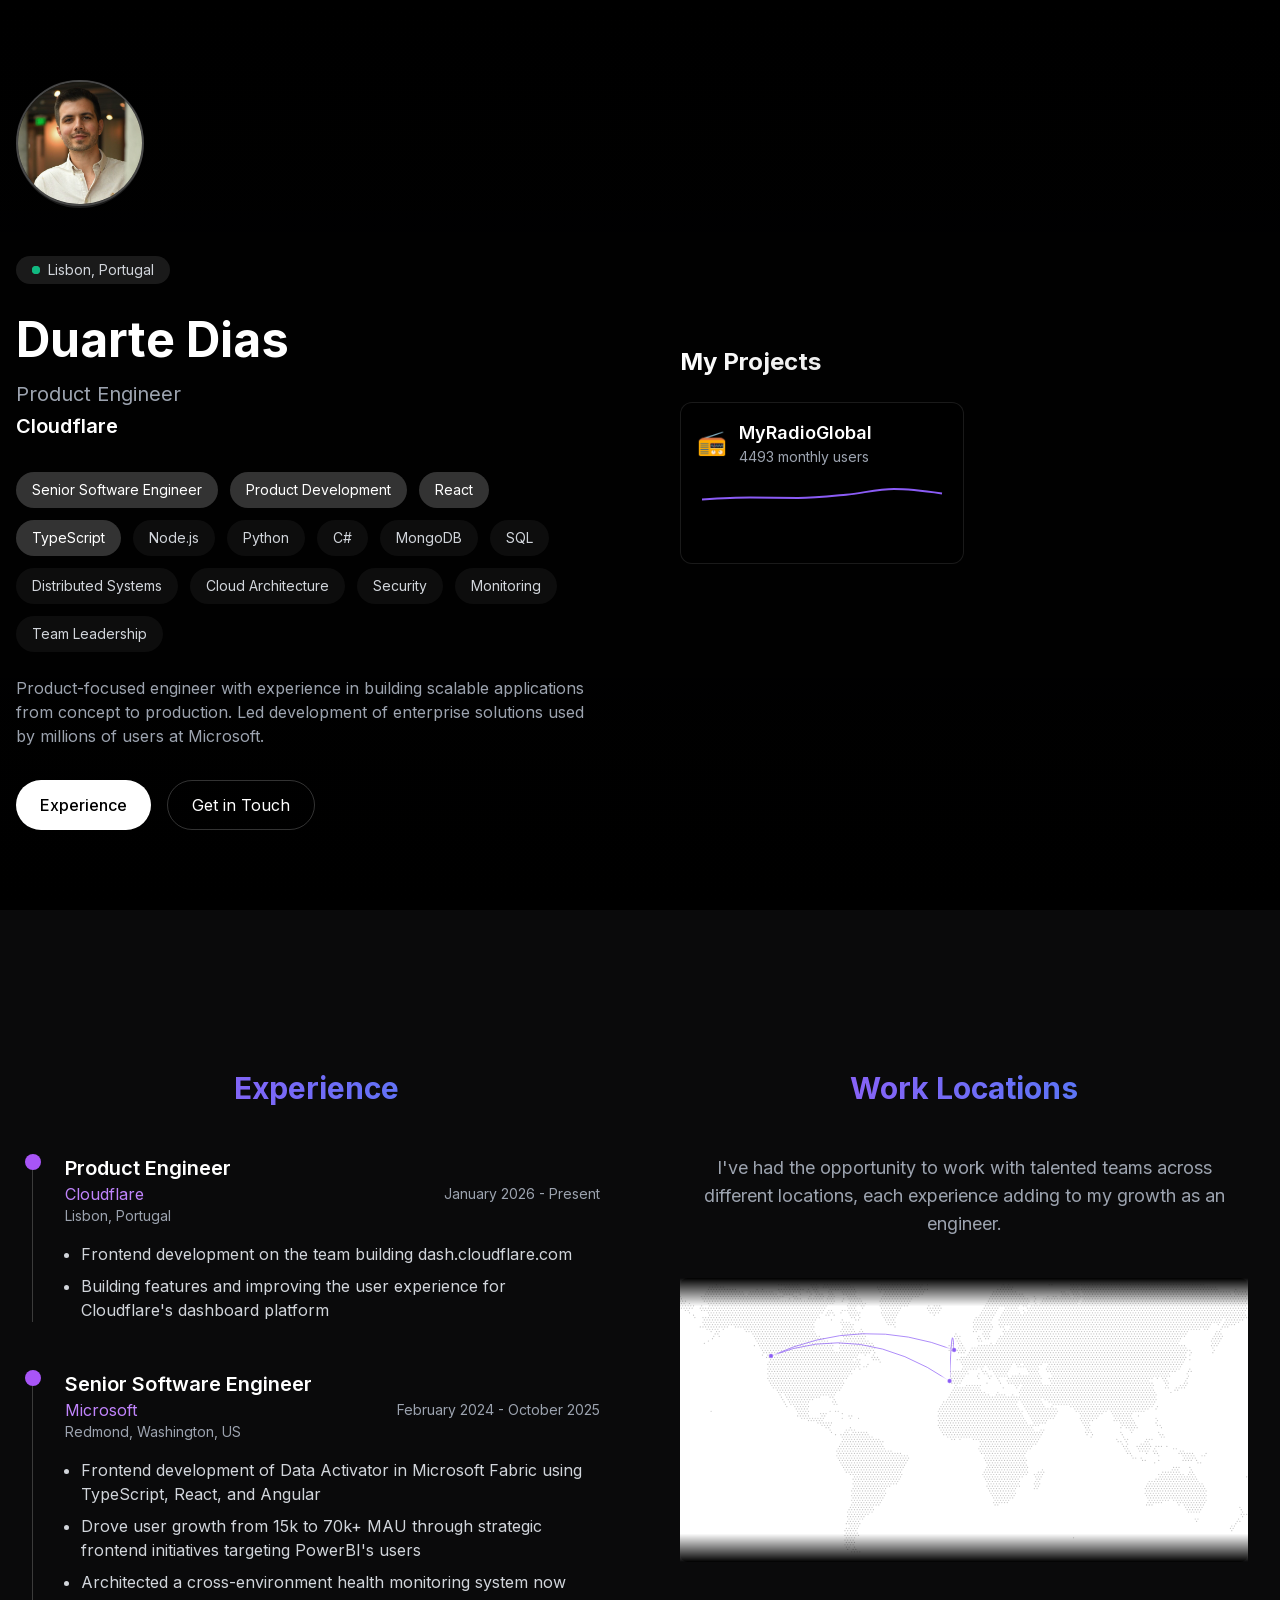
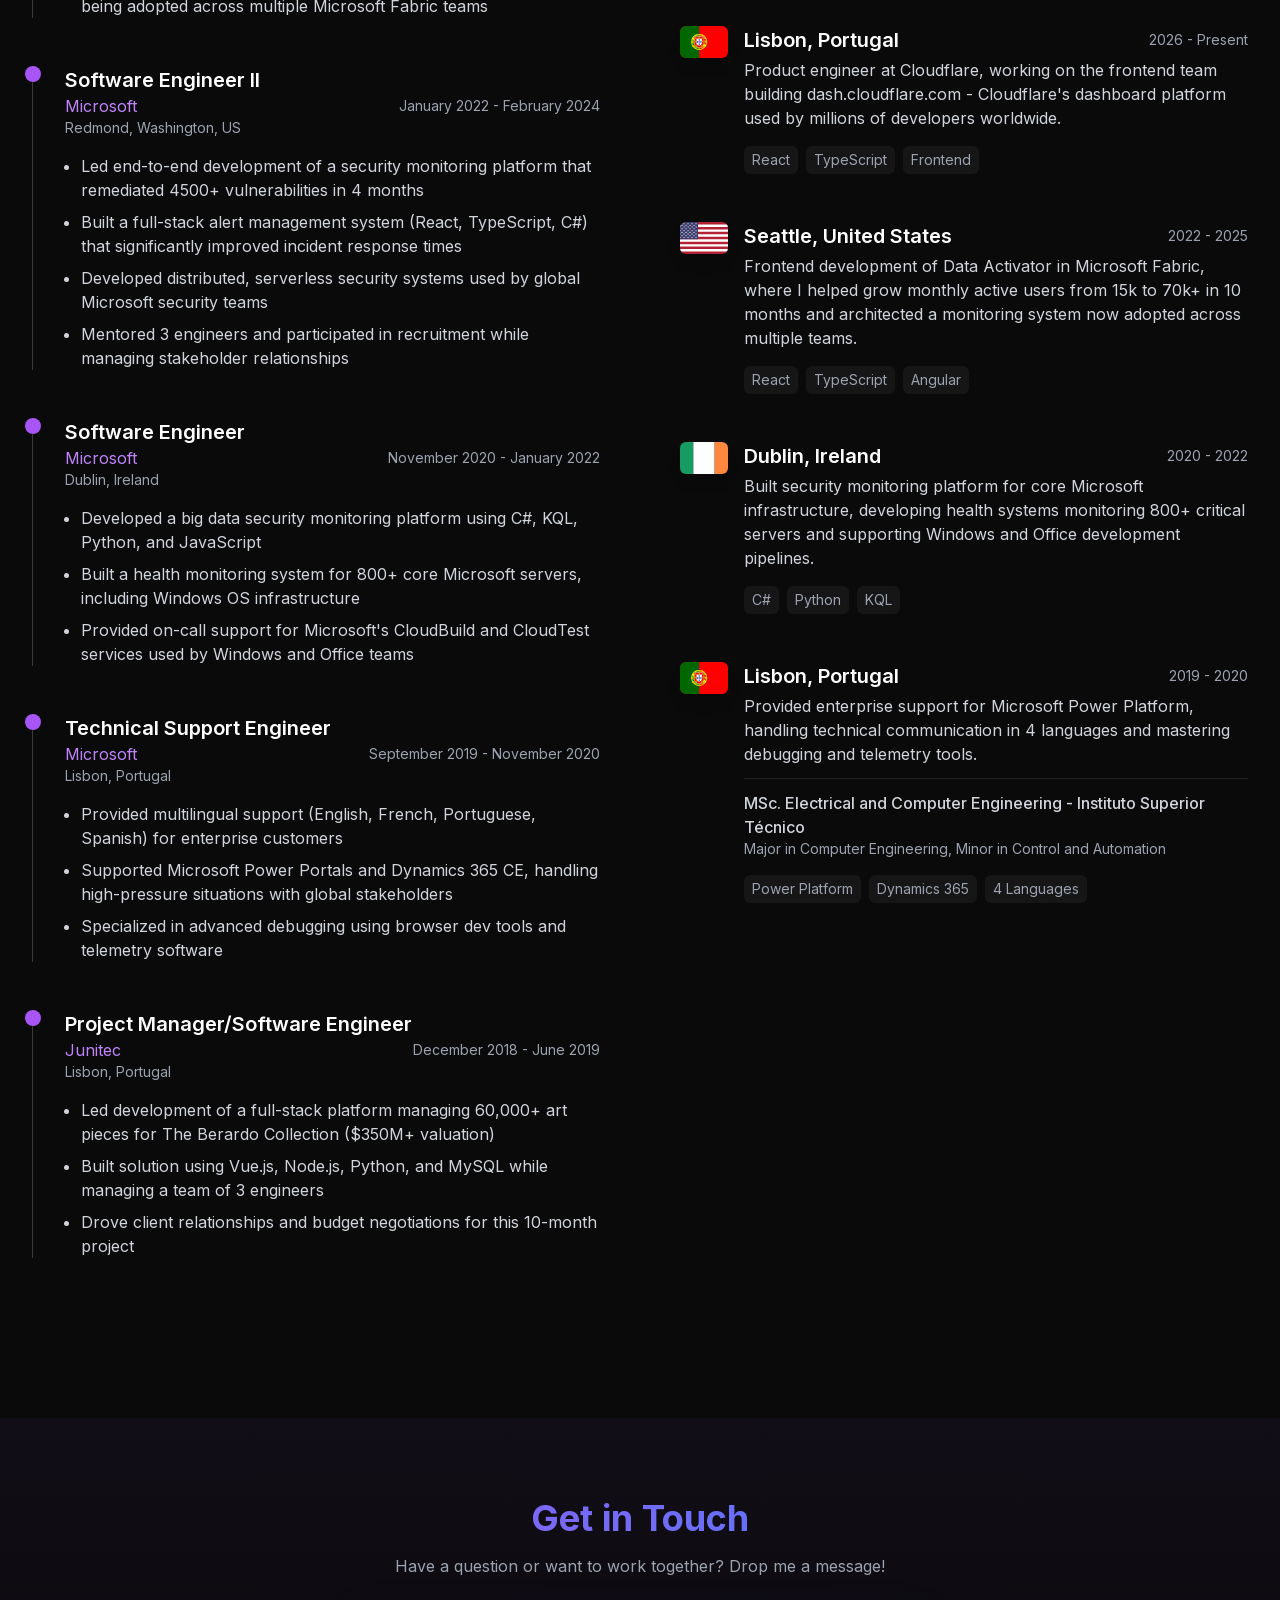
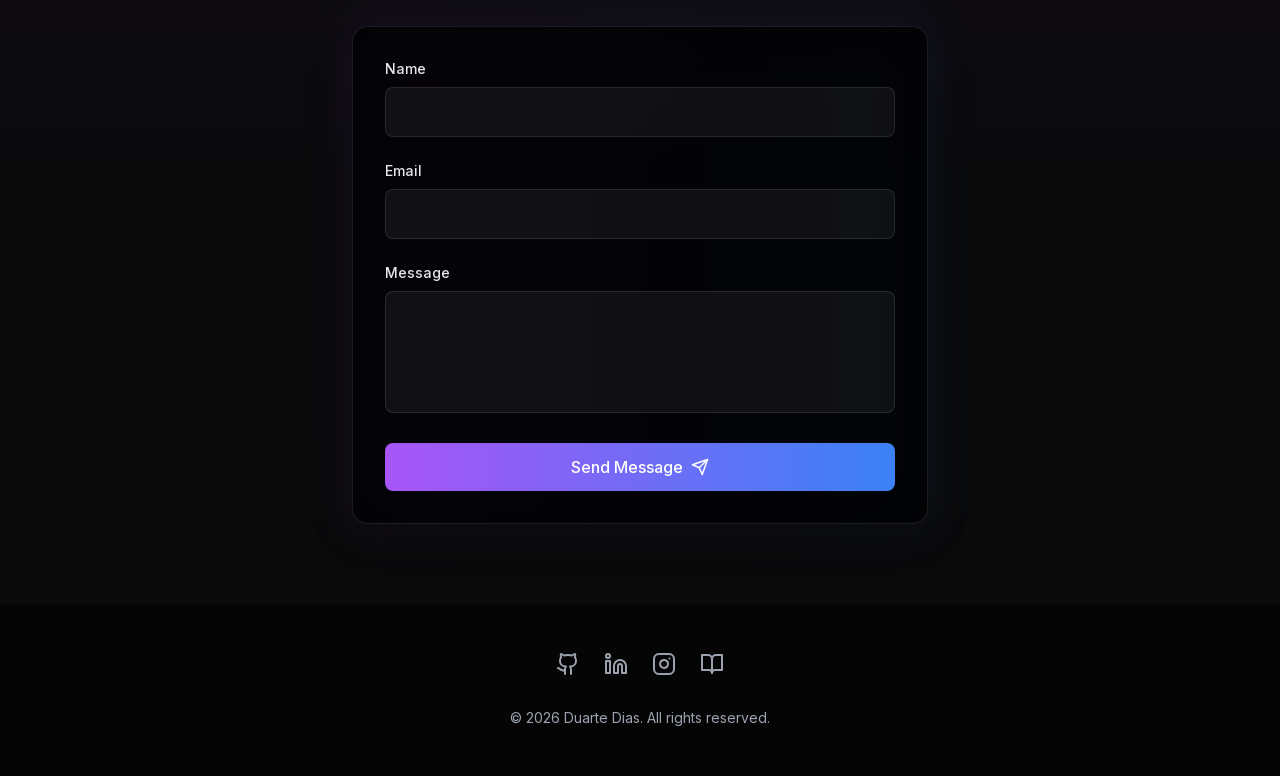
==== index.html @ e57e0261 "Deploying to gh-pages from @ duartefdias/PersonalPortfolio@345d4e9991ab27cbbdb6e788213db27c64305ebe " ====
<!DOCTYPE html><html lang="en"><head><meta charSet="utf-8"/><meta name="viewport" content="width=device-width, initial-scale=1"/><link rel="preload" href="/_next/static/media/e4af272ccee01ff0-s.p.woff2" as="font" crossorigin="" type="font/woff2"/><link rel="stylesheet" href="/_next/static/css/12dfa2c99388abcf.css" crossorigin="" data-precedence="next"/><link rel="preload" as="script" fetchPriority="low" href="/_next/static/chunks/webpack-3d5b83037bb795e1.js" crossorigin=""/><script src="/_next/static/chunks/fd9d1056-ac8f9dd052df1fe4.js" async="" crossorigin=""></script><script src="/_next/static/chunks/69-71acbc064bd2b1ce.js" async="" crossorigin=""></script><script src="/_next/static/chunks/main-app-b9863d68cab79f20.js" async="" crossorigin=""></script><script src="/_next/static/chunks/7f4180eb-19f306a88def1006.js" async=""></script><script src="/_next/static/chunks/ddba8bc4-0ba3b21ccb255d56.js" async=""></script><script src="/_next/static/chunks/564-d253986bd37a2d8b.js" async=""></script><script src="/_next/static/chunks/app/page-f15cd93c03e8332c.js" async=""></script><script src="/_next/static/chunks/app/layout-424f9b46a10ce3fb.js" async=""></script><title>Duarte Dias | Full Stack Engineer</title><meta name="description" content="Experienced full-stack engineer specializing in scalable solutions. Currently building data &amp; security products at Microsoft using React, TypeScript, and cloud technologies. Previously led development of security monitoring platforms used by global teams."/><meta name="keywords" content="Full Stack Engineer,Software Engineer,Microsoft Engineer,React Developer,TypeScript Developer,Cloud Architecture,Security Engineering,Enterprise Software,Distributed Systems,Product Development"/><meta name="robots" content="index, follow"/><meta name="googlebot" content="index, follow, max-video-preview:-1, max-image-preview:large, max-snippet:-1"/><meta name="google-site-verification" content="your-google-verification-code"/><meta name="yandex-verification" content="your-yandex-verification-code"/><meta property="og:title" content="Duarte Dias | Full Stack Engineer"/><meta property="og:description" content="Building scalable enterprise solutions with modern technologies. Experience in security, monitoring, and data platforms."/><meta property="og:url" content="https://duartedias.dev"/><meta property="og:site_name" content="Duarte Dias Portfolio"/><meta property="og:locale" content="en_US"/><meta property="og:image" content="http://localhost:3000/og-image.jpeg"/><meta property="og:image:width" content="1168"/><meta property="og:image:height" content="630"/><meta property="og:image:alt" content="Duarte Dias - Full Stack Engineer"/><meta property="og:type" content="website"/><meta name="twitter:card" content="summary_large_image"/><meta name="twitter:title" content="Duarte Dias | Full Stack Engineer"/><meta name="twitter:description" content="Building scalable enterprise solutions with modern technologies. Experience in security, monitoring, and data platforms."/><meta name="twitter:image" content="http://localhost:3000/og-image.jpeg"/><link rel="icon" href="/favicon.ico" type="image/x-icon" sizes="16x16"/><meta name="next-size-adjust"/><script src="/_next/static/chunks/polyfills-c67a75d1b6f99dc8.js" crossorigin="" noModule=""></script></head><body class="__className_f367f3 bg-[#0A0A0B] text-white antialiased"><script>!function(){try{var d=document.documentElement,c=d.classList;c.remove('light','dark');var e=localStorage.getItem('theme');if(e){c.add(e|| '')}else{c.add('dark');}if(e==='light'||e==='dark'||!e)d.style.colorScheme=e||'dark'}catch(t){}}();</script><div class="fixed top-0 left-0 z-[-1] pointer-events-none"><canvas id="fluid" class="w-screen h-screen"></canvas></div><main class="min-h-screen"><div style="opacity:0"><section class="relative min-h-screen flex items-center justify-center overflow-hidden py-20"><div class="absolute inset-0 w-full h-full z-[-2]"><div class="absolute inset-0 bg-grid-white/[0.02] bg-[length:50px_50px] animate-[fade-in_2s_ease-in-out]"></div><div class="absolute inset-0 bg-gradient-to-b from-black via-black/90 to-black"></div></div><div class="relative z-[1] max-w-7xl mx-auto px-4 w-full"><div class="flex flex-col lg:flex-row gap-12 lg:gap-20 items-center"><div class="flex-1 text-center lg:text-left" style="opacity:0;transform:translateX(-20px)"><div class="mb-8 lg:mb-12" style="opacity:0;transform:scale(0.95)"><div class="relative w-32 h-32 mx-auto lg:mx-0"><div class="absolute inset-0 rounded-full bg-white/10"></div><img alt="Duarte Dias" loading="lazy" width="128" height="128" decoding="async" data-nimg="1" class="relative rounded-full object-cover border-2 border-white/20" style="color:transparent" src="/profilePicture.png"/></div></div><div class="inline-flex items-center gap-2 bg-white/10 backdrop-blur-sm px-4 py-1 rounded-full mb-8" style="opacity:0;transform:translateY(-20px)"><span class="relative flex h-2 w-2"><span class="animate-ping absolute inline-flex h-full w-full rounded-full bg-emerald-400 opacity-75"></span><span class="relative inline-flex rounded-full h-2 w-2 bg-emerald-500"></span></span><span class="text-sm text-gray-300">Lisbon, Portugal</span></div><div class="space-y-4 mb-8" style="opacity:0"><h1 class="text-4xl lg:text-5xl font-bold text-white">Duarte Dias</h1><div class="space-y-1"><h2 class="text-xl text-gray-400">Product Engineer</h2><p class="text-xl"><span class="text-white font-semibold">Cloudflare</span></p></div></div><div class="flex flex-wrap lg:justify-start justify-center gap-3 mb-6" style="opacity:0;transform:translateY(20px)"><span class="px-4 py-2 rounded-full text-sm transition-colors bg-white/20 text-white hover:bg-white/30" style="opacity:0;transform:scale(0.9)">Senior Software Engineer</span><span class="px-4 py-2 rounded-full text-sm transition-colors bg-white/20 text-white hover:bg-white/30" style="opacity:0;transform:scale(0.9)">Product Development</span><span class="px-4 py-2 rounded-full text-sm transition-colors bg-white/20 text-white hover:bg-white/30" style="opacity:0;transform:scale(0.9)">React</span><span class="px-4 py-2 rounded-full text-sm transition-colors bg-white/20 text-white hover:bg-white/30" style="opacity:0;transform:scale(0.9)">TypeScript</span><span class="px-4 py-2 rounded-full text-sm transition-colors bg-white/5 text-gray-300 hover:bg-white/10" style="opacity:0;transform:scale(0.9)">Node.js</span><span class="px-4 py-2 rounded-full text-sm transition-colors bg-white/5 text-gray-300 hover:bg-white/10" style="opacity:0;transform:scale(0.9)">Python</span><span class="px-4 py-2 rounded-full text-sm transition-colors bg-white/5 text-gray-300 hover:bg-white/10" style="opacity:0;transform:scale(0.9)">C#</span><span class="px-4 py-2 rounded-full text-sm transition-colors bg-white/5 text-gray-300 hover:bg-white/10" style="opacity:0;transform:scale(0.9)">MongoDB</span><span class="px-4 py-2 rounded-full text-sm transition-colors bg-white/5 text-gray-300 hover:bg-white/10" style="opacity:0;transform:scale(0.9)">SQL</span><span class="px-4 py-2 rounded-full text-sm transition-colors bg-white/5 text-gray-300 hover:bg-white/10" style="opacity:0;transform:scale(0.9)">Distributed Systems</span><span class="px-4 py-2 rounded-full text-sm transition-colors bg-white/5 text-gray-300 hover:bg-white/10" style="opacity:0;transform:scale(0.9)">Cloud Architecture</span><span class="px-4 py-2 rounded-full text-sm transition-colors bg-white/5 text-gray-300 hover:bg-white/10" style="opacity:0;transform:scale(0.9)">Security</span><span class="px-4 py-2 rounded-full text-sm transition-colors bg-white/5 text-gray-300 hover:bg-white/10" style="opacity:0;transform:scale(0.9)">Monitoring</span><span class="px-4 py-2 rounded-full text-sm transition-colors bg-white/5 text-gray-300 hover:bg-white/10" style="opacity:0;transform:scale(0.9)">Team Leadership</span></div><p class="text-gray-400 mb-8 lg:text-left text-center" style="opacity:0">Product-focused engineer with experience in building scalable applications from concept to production. Led development of enterprise solutions used by millions of users at Microsoft.</p><div class="flex lg:justify-start justify-center gap-4" style="opacity:0;transform:translateY(20px)"><button class="group relative px-6 py-3 rounded-full bg-white text-black font-medium hover:bg-white/90 transition-colors">Experience<div class="absolute -right-6 top-1/2 -translate-y-1/2 opacity-0 group-hover:opacity-100 transition-opacity"><svg xmlns="http://www.w3.org/2000/svg" width="16" height="16" viewBox="0 0 24 24" fill="none" stroke="currentColor" stroke-width="2" stroke-linecap="round" stroke-linejoin="round" class="lucide lucide-arrow-down text-black"><path d="M12 5v14"></path><path d="m19 12-7 7-7-7"></path></svg></div></button><button class="px-6 py-3 rounded-full border border-white/20 text-white hover:bg-white/10 transition-colors">Get in Touch</button></div></div><div class="flex-1 w-full" style="opacity:0;transform:translateX(20px)"><div><h2 class="text-2xl font-bold mb-6 text-center lg:text-left bg-clip-text text-transparent bg-gradient-to-r from-white to-white/70" style="opacity:0">My Projects</h2><div class="grid grid-cols-1 sm:grid-cols-2 gap-4"><div class="bg-black/40 backdrop-blur-xl rounded-xl overflow-hidden border border-white/10"><div class="p-4"><div class="flex items-center justify-between"><div class="flex items-center gap-3"><div class="w-8 h-8 bg-white/10 rounded-md animate-pulse"></div><div><div class="h-5 w-32 bg-white/10 rounded-md animate-pulse mb-1"></div><div class="h-4 w-24 bg-white/10 rounded-md animate-pulse"></div></div></div><div class="w-5 h-5 bg-white/10 rounded-md animate-pulse"></div></div></div><div class="px-4 pb-4 h-[80px]"><div class="w-full h-full bg-white/5 rounded-md animate-pulse"></div></div></div><div class="bg-black/40 backdrop-blur-xl rounded-xl overflow-hidden border border-white/10"><div class="p-4"><div class="flex items-center justify-between"><div class="flex items-center gap-3"><div class="w-8 h-8 bg-white/10 rounded-md animate-pulse"></div><div><div class="h-5 w-32 bg-white/10 rounded-md animate-pulse mb-1"></div><div class="h-4 w-24 bg-white/10 rounded-md animate-pulse"></div></div></div><div class="w-5 h-5 bg-white/10 rounded-md animate-pulse"></div></div></div><div class="px-4 pb-4 h-[80px]"><div class="w-full h-full bg-white/5 rounded-md animate-pulse"></div></div></div></div></div></div></div></div></section><div class="max-w-7xl mx-auto px-4 py-20"><div class="flex flex-col lg:flex-row gap-12"><div class="flex-1"><section id="experience" class="py-20 px-4"><div class="max-w-4xl mx-auto" style="opacity:0"><h2 class="text-3xl font-bold mb-12 text-center bg-clip-text text-transparent bg-gradient-to-r from-purple-500 to-blue-500">Experience</h2><div class="space-y-12"><div class="relative pl-8 border-l border-white/20" style="opacity:0;transform:translateX(-20px)"><div class="absolute w-4 h-4 bg-purple-500 rounded-full -left-2 top-0"></div><h3 class="text-xl font-semibold">Product Engineer</h3><div class="flex justify-between items-center"><p class="text-purple-400">Cloudflare</p><p class="text-sm text-gray-400">January 2026 - Present</p></div><p class="text-sm text-gray-400 mb-4">Lisbon, Portugal</p><ul class="list-disc space-y-2 pl-4 text-gray-300"><li style="opacity:0;transform:translateX(-10px)">Frontend development on the team building dash.cloudflare.com</li><li style="opacity:0;transform:translateX(-10px)">Building features and improving the user experience for Cloudflare&#x27;s dashboard platform</li></ul></div><div class="relative pl-8 border-l border-white/20" style="opacity:0;transform:translateX(-20px)"><div class="absolute w-4 h-4 bg-purple-500 rounded-full -left-2 top-0"></div><h3 class="text-xl font-semibold">Senior Software Engineer</h3><div class="flex justify-between items-center"><p class="text-purple-400">Microsoft</p><p class="text-sm text-gray-400">February 2024 - October 2025</p></div><p class="text-sm text-gray-400 mb-4">Redmond, Washington, US</p><ul class="list-disc space-y-2 pl-4 text-gray-300"><li style="opacity:0;transform:translateX(-10px)">Frontend development of Data Activator in Microsoft Fabric using TypeScript, React, and Angular</li><li style="opacity:0;transform:translateX(-10px)">Drove user growth from 15k to 70k+ MAU through strategic frontend initiatives targeting PowerBI&#x27;s users</li><li style="opacity:0;transform:translateX(-10px)">Architected a cross-environment health monitoring system now being adopted across multiple Microsoft Fabric teams</li></ul></div><div class="relative pl-8 border-l border-white/20" style="opacity:0;transform:translateX(-20px)"><div class="absolute w-4 h-4 bg-purple-500 rounded-full -left-2 top-0"></div><h3 class="text-xl font-semibold">Software Engineer II</h3><div class="flex justify-between items-center"><p class="text-purple-400">Microsoft</p><p class="text-sm text-gray-400">January 2022 - February 2024</p></div><p class="text-sm text-gray-400 mb-4">Redmond, Washington, US</p><ul class="list-disc space-y-2 pl-4 text-gray-300"><li style="opacity:0;transform:translateX(-10px)">Led end-to-end development of a security monitoring platform that remediated 4500+ vulnerabilities in 4 months</li><li style="opacity:0;transform:translateX(-10px)">Built a full-stack alert management system (React, TypeScript, C#) that significantly improved incident response times</li><li style="opacity:0;transform:translateX(-10px)">Developed distributed, serverless security systems used by global Microsoft security teams</li><li style="opacity:0;transform:translateX(-10px)">Mentored 3 engineers and participated in recruitment while managing stakeholder relationships</li></ul></div><div class="relative pl-8 border-l border-white/20" style="opacity:0;transform:translateX(-20px)"><div class="absolute w-4 h-4 bg-purple-500 rounded-full -left-2 top-0"></div><h3 class="text-xl font-semibold">Software Engineer</h3><div class="flex justify-between items-center"><p class="text-purple-400">Microsoft</p><p class="text-sm text-gray-400">November 2020 - January 2022</p></div><p class="text-sm text-gray-400 mb-4">Dublin, Ireland</p><ul class="list-disc space-y-2 pl-4 text-gray-300"><li style="opacity:0;transform:translateX(-10px)">Developed a big data security monitoring platform using C#, KQL, Python, and JavaScript</li><li style="opacity:0;transform:translateX(-10px)">Built a health monitoring system for 800+ core Microsoft servers, including Windows OS infrastructure</li><li style="opacity:0;transform:translateX(-10px)">Provided on-call support for Microsoft&#x27;s CloudBuild and CloudTest services used by Windows and Office teams</li></ul></div><div class="relative pl-8 border-l border-white/20" style="opacity:0;transform:translateX(-20px)"><div class="absolute w-4 h-4 bg-purple-500 rounded-full -left-2 top-0"></div><h3 class="text-xl font-semibold">Technical Support Engineer</h3><div class="flex justify-between items-center"><p class="text-purple-400">Microsoft</p><p class="text-sm text-gray-400">September 2019 - November 2020</p></div><p class="text-sm text-gray-400 mb-4">Lisbon, Portugal</p><ul class="list-disc space-y-2 pl-4 text-gray-300"><li style="opacity:0;transform:translateX(-10px)">Provided multilingual support (English, French, Portuguese, Spanish) for enterprise customers</li><li style="opacity:0;transform:translateX(-10px)">Supported Microsoft Power Portals and Dynamics 365 CE, handling high-pressure situations with global stakeholders</li><li style="opacity:0;transform:translateX(-10px)">Specialized in advanced debugging using browser dev tools and telemetry software</li></ul></div><div class="relative pl-8 border-l border-white/20" style="opacity:0;transform:translateX(-20px)"><div class="absolute w-4 h-4 bg-purple-500 rounded-full -left-2 top-0"></div><h3 class="text-xl font-semibold">Project Manager/Software Engineer</h3><div class="flex justify-between items-center"><p class="text-purple-400">Junitec</p><p class="text-sm text-gray-400">December 2018 - June 2019</p></div><p class="text-sm text-gray-400 mb-4">Lisbon, Portugal</p><ul class="list-disc space-y-2 pl-4 text-gray-300"><li style="opacity:0;transform:translateX(-10px)">Led development of a full-stack platform managing 60,000+ art pieces for The Berardo Collection ($350M+ valuation)</li><li style="opacity:0;transform:translateX(-10px)">Built solution using Vue.js, Node.js, Python, and MySQL while managing a team of 3 engineers</li><li style="opacity:0;transform:translateX(-10px)">Drove client relationships and budget negotiations for this 10-month project</li></ul></div></div></div></section></div><div class="flex-1"><section class="py-20 px-4"><div class="max-w-6xl mx-auto text-center" style="opacity:0"><h2 class="text-3xl font-bold mb-12 bg-clip-text text-transparent bg-gradient-to-r from-purple-500 to-blue-500">Work Locations</h2><div class="space-y-6 mb-10"><p class="text-lg text-gray-400 max-w-3xl mx-auto">I&#x27;ve had the opportunity to work with talented teams across different locations, each experience adding to my growth as an engineer.</p></div><div class="mb-16"><div class="w-full aspect-[2/1] dark:bg-black bg-white rounded-lg  relative font-sans"><img alt="world map" draggable="false" width="1056" height="495" decoding="async" data-nimg="1" class="h-full w-full [mask-image:linear-gradient(to_bottom,transparent,white_10%,white_90%,transparent)] pointer-events-none select-none" style="color:transparent" src="data:image/svg+xml;utf8,%3Csvg%20viewBox%3D%220%200%20210%20100%22%20xmlns%3D%22http%3A%2F%2Fwww.w3.org%2F2000%2Fsvg%22%20style%3D%22background-color%3A%20white%22%3E%0A%20%20%20%20%20%20%20%20%3Ccircle%20cx%3D%2213.5%22%20cy%3D%220%22%20r%3D%220.22%22%20fill%3D%22%2300000040%22%20%2F%3E%0A%3Ccircle%20cx%3D%2236.5%22%20cy%3D%220%22%20r%3D%220.22%22%20fill%3D%22%2300000040%22%20%2F%3E%0A%3Ccircle%20cx%3D%2237.5%22%20cy%3D%220%22%20r%3D%220.22%22%20fill%3D%22%2300000040%22%20%2F%3E%0A%3Ccircle%20cx%3D%2238.5%22%20cy%3D%220%22%20r%3D%220.22%22%20fill%3D%22%2300000040%22%20%2F%3E%0A%3Ccircle%20cx%3D%2239.5%22%20cy%3D%220%22%20r%3D%220.22%22%20fill%3D%22%2300000040%22%20%2F%3E%0A%3Ccircle%20cx%3D%2240.5%22%20cy%3D%220%22%20r%3D%220.22%22%20fill%3D%22%2300000040%22%20%2F%3E%0A%3Ccircle%20cx%3D%2241.5%22%20cy%3D%220%22%20r%3D%220.22%22%20fill%3D%22%2300000040%22%20%2F%3E%0A%3Ccircle%20cx%3D%2242.5%22%20cy%3D%220%22%20r%3D%220.22%22%20fill%3D%22%2300000040%22%20%2F%3E%0A%3Ccircle%20cx%3D%2243.5%22%20cy%3D%220%22%20r%3D%220.22%22%20fill%3D%22%2300000040%22%20%2F%3E%0A%3Ccircle%20cx%3D%2248.5%22%20cy%3D%220%22%20r%3D%220.22%22%20fill%3D%22%2300000040%22%20%2F%3E%0A%3Ccircle%20cx%3D%2249.5%22%20cy%3D%220%22%20r%3D%220.22%22%20fill%3D%22%2300000040%22%20%2F%3E%0A%3Ccircle%20cx%3D%2250.5%22%20cy%3D%220%22%20r%3D%220.22%22%20fill%3D%22%2300000040%22%20%2F%3E%0A%3Ccircle%20cx%3D%2253.5%22%20cy%3D%220%22%20r%3D%220.22%22%20fill%3D%22%2300000040%22%20%2F%3E%0A%3Ccircle%20cx%3D%2254.5%22%20cy%3D%220%22%20r%3D%220.22%22%20fill%3D%22%2300000040%22%20%2F%3E%0A%3Ccircle%20cx%3D%2255.5%22%20cy%3D%220%22%20r%3D%220.22%22%20fill%3D%22%2300000040%22%20%2F%3E%0A%3Ccircle%20cx%3D%2256.5%22%20cy%3D%220%22%20r%3D%220.22%22%20fill%3D%22%2300000040%22%20%2F%3E%0A%3Ccircle%20cx%3D%2257.5%22%20cy%3D%220%22%20r%3D%220.22%22%20fill%3D%22%2300000040%22%20%2F%3E%0A%3Ccircle%20cx%3D%2258.5%22%20cy%3D%220%22%20r%3D%220.22%22%20fill%3D%22%2300000040%22%20%2F%3E%0A%3Ccircle%20cx%3D%2259.5%22%20cy%3D%220%22%20r%3D%220.22%22%20fill%3D%22%2300000040%22%20%2F%3E%0A%3Ccircle%20cx%3D%2260.5%22%20cy%3D%220%22%20r%3D%220.22%22%20fill%3D%22%2300000040%22%20%2F%3E%0A%3Ccircle%20cx%3D%2261.5%22%20cy%3D%220%22%20r%3D%220.22%22%20fill%3D%22%2300000040%22%20%2F%3E%0A%3Ccircle%20cx%3D%2262.5%22%20cy%3D%220%22%20r%3D%220.22%22%20fill%3D%22%2300000040%22%20%2F%3E%0A%3Ccircle%20cx%3D%2274.5%22%20cy%3D%220%22%20r%3D%220.22%22%20fill%3D%22%2300000040%22%20%2F%3E%0A%3Ccircle%20cx%3D%2275.5%22%20cy%3D%220%22%20r%3D%220.22%22%20fill%3D%22%2300000040%22%20%2F%3E%0A%3Ccircle%20cx%3D%2276.5%22%20cy%3D%220%22%20r%3D%220.22%22%20fill%3D%22%2300000040%22%20%2F%3E%0A%3Ccircle%20cx%3D%2277.5%22%20cy%3D%220%22%20r%3D%220.22%22%20fill%3D%22%2300000040%22%20%2F%3E%0A%3Ccircle%20cx%3D%2278.5%22%20cy%3D%220%22%20r%3D%220.22%22%20fill%3D%22%2300000040%22%20%2F%3E%0A%3Ccircle%20cx%3D%2279.5%22%20cy%3D%220%22%20r%3D%220.22%22%20fill%3D%22%2300000040%22%20%2F%3E%0A%3Ccircle%20cx%3D%2280.5%22%20cy%3D%220%22%20r%3D%220.22%22%20fill%3D%22%2300000040%22%20%2F%3E%0A%3Ccircle%20cx%3D%2281.5%22%20cy%3D%220%22%20r%3D%220.22%22%20fill%3D%22%2300000040%22%20%2F%3E%0A%3Ccircle%20cx%3D%2282.5%22%20cy%3D%220%22%20r%3D%220.22%22%20fill%3D%22%2300000040%22%20%2F%3E%0A%3Ccircle%20cx%3D%2283.5%22%20cy%3D%220%22%20r%3D%220.22%22%20fill%3D%22%2300000040%22%20%2F%3E%0A%3Ccircle%20cx%3D%2284.5%22%20cy%3D%220%22%20r%3D%220.22%22%20fill%3D%22%2300000040%22%20%2F%3E%0A%3Ccircle%20cx%3D%2285.5%22%20cy%3D%220%22%20r%3D%220.22%22%20fill%3D%22%2300000040%22%20%2F%3E%0A%3Ccircle%20cx%3D%2286.5%22%20cy%3D%220%22%20r%3D%220.22%22%20fill%3D%22%2300000040%22%20%2F%3E%0A%3Ccircle%20cx%3D%2287.5%22%20cy%3D%220%22%20r%3D%220.22%22%20fill%3D%22%2300000040%22%20%2F%3E%0A%3Ccircle%20cx%3D%2288.5%22%20cy%3D%220%22%20r%3D%220.22%22%20fill%3D%22%2300000040%22%20%2F%3E%0A%3Ccircle%20cx%3D%2289.5%22%20cy%3D%220%22%20r%3D%220.22%22%20fill%3D%22%2300000040%22%20%2F%3E%0A%3Ccircle%20cx%3D%2291.5%22%20cy%3D%220%22%20r%3D%220.22%22%20fill%3D%22%2300000040%22%20%2F%3E%0A%3Ccircle%20cx%3D%22119.5%22%20cy%3D%220%22%20r%3D%220.22%22%20fill%3D%22%2300000040%22%20%2F%3E%0A%3Ccircle%20cx%3D%22121.5%22%20cy%3D%220%22%20r%3D%220.22%22%20fill%3D%22%2300000040%22%20%2F%3E%0A%3Ccircle%20cx%3D%22136.5%22%20cy%3D%220%22%20r%3D%220.22%22%20fill%3D%22%2300000040%22%20%2F%3E%0A%3Ccircle%20cx%3D%22137.5%22%20cy%3D%220%22%20r%3D%220.22%22%20fill%3D%22%2300000040%22%20%2F%3E%0A%3Ccircle%20cx%3D%22144.5%22%20cy%3D%220%22%20r%3D%220.22%22%20fill%3D%22%2300000040%22%20%2F%3E%0A%3Ccircle%20cx%3D%22145.5%22%20cy%3D%220%22%20r%3D%220.22%22%20fill%3D%22%2300000040%22%20%2F%3E%0A%3Ccircle%20cx%3D%22146.5%22%20cy%3D%220%22%20r%3D%220.22%22%20fill%3D%22%2300000040%22%20%2F%3E%0A%3Ccircle%20cx%3D%22147.5%22%20cy%3D%220%22%20r%3D%220.22%22%20fill%3D%22%2300000040%22%20%2F%3E%0A%3Ccircle%20cx%3D%22148.5%22%20cy%3D%220%22%20r%3D%220.22%22%20fill%3D%22%2300000040%22%20%2F%3E%0A%3Ccircle%20cx%3D%22149.5%22%20cy%3D%220%22%20r%3D%220.22%22%20fill%3D%22%2300000040%22%20%2F%3E%0A%3Ccircle%20cx%3D%22150.5%22%20cy%3D%220%22%20r%3D%220.22%22%20fill%3D%22%2300000040%22%20%2F%3E%0A%3Ccircle%20cx%3D%22151.5%22%20cy%3D%220%22%20r%3D%220.22%22%20fill%3D%22%2300000040%22%20%2F%3E%0A%3Ccircle%20cx%3D%22152.5%22%20cy%3D%220%22%20r%3D%220.22%22%20fill%3D%22%2300000040%22%20%2F%3E%0A%3Ccircle%20cx%3D%22153.5%22%20cy%3D%220%22%20r%3D%220.22%22%20fill%3D%22%2300000040%22%20%2F%3E%0A%3Ccircle%20cx%3D%22154.5%22%20cy%3D%220%22%20r%3D%220.22%22%20fill%3D%22%2300000040%22%20%2F%3E%0A%3Ccircle%20cx%3D%22155.5%22%20cy%3D%220%22%20r%3D%220.22%22%20fill%3D%22%2300000040%22%20%2F%3E%0A%3Ccircle%20cx%3D%22156.5%22%20cy%3D%220%22%20r%3D%220.22%22%20fill%3D%22%2300000040%22%20%2F%3E%0A%3Ccircle%20cx%3D%22157.5%22%20cy%3D%220%22%20r%3D%220.22%22%20fill%3D%22%2300000040%22%20%2F%3E%0A%3Ccircle%20cx%3D%22158.5%22%20cy%3D%220%22%20r%3D%220.22%22%20fill%3D%22%2300000040%22%20%2F%3E%0A%3Ccircle%20cx%3D%22159.5%22%20cy%3D%220%22%20r%3D%220.22%22%20fill%3D%22%2300000040%22%20%2F%3E%0A%3Ccircle%20cx%3D%22160.5%22%20cy%3D%220%22%20r%3D%220.22%22%20fill%3D%22%2300000040%22%20%2F%3E%0A%3Ccircle%20cx%3D%22161.5%22%20cy%3D%220%22%20r%3D%220.22%22%20fill%3D%22%2300000040%22%20%2F%3E%0A%3Ccircle%20cx%3D%22162.5%22%20cy%3D%220%22%20r%3D%220.22%22%20fill%3D%22%2300000040%22%20%2F%3E%0A%3Ccircle%20cx%3D%22163.5%22%20cy%3D%220%22%20r%3D%220.22%22%20fill%3D%22%2300000040%22%20%2F%3E%0A%3Ccircle%20cx%3D%22164.5%22%20cy%3D%220%22%20r%3D%220.22%22%20fill%3D%22%2300000040%22%20%2F%3E%0A%3Ccircle%20cx%3D%22165.5%22%20cy%3D%220%22%20r%3D%220.22%22%20fill%3D%22%2300000040%22%20%2F%3E%0A%3Ccircle%20cx%3D%22166.5%22%20cy%3D%220%22%20r%3D%220.22%22%20fill%3D%22%2300000040%22%20%2F%3E%0A%3Ccircle%20cx%3D%22167.5%22%20cy%3D%220%22%20r%3D%220.22%22%20fill%3D%22%2300000040%22%20%2F%3E%0A%3Ccircle%20cx%3D%22168.5%22%20cy%3D%220%22%20r%3D%220.22%22%20fill%3D%22%2300000040%22%20%2F%3E%0A%3Ccircle%20cx%3D%22169.5%22%20cy%3D%220%22%20r%3D%220.22%22%20fill%3D%22%2300000040%22%20%2F%3E%0A%3Ccircle%20cx%3D%22170.5%22%20cy%3D%220%22%20r%3D%220.22%22%20fill%3D%22%2300000040%22%20%2F%3E%0A%3Ccircle%20cx%3D%22171.5%22%20cy%3D%220%22%20r%3D%220.22%22%20fill%3D%22%2300000040%22%20%2F%3E%0A%3Ccircle%20cx%3D%22172.5%22%20cy%3D%220%22%20r%3D%220.22%22%20fill%3D%22%2300000040%22%20%2F%3E%0A%3Ccircle%20cx%3D%22173.5%22%20cy%3D%220%22%20r%3D%220.22%22%20fill%3D%22%2300000040%22%20%2F%3E%0A%3Ccircle%20cx%3D%22174.5%22%20cy%3D%220%22%20r%3D%220.22%22%20fill%3D%22%2300000040%22%20%2F%3E%0A%3Ccircle%20cx%3D%22175.5%22%20cy%3D%220%22%20r%3D%220.22%22%20fill%3D%22%2300000040%22%20%2F%3E%0A%3Ccircle%20cx%3D%22176.5%22%20cy%3D%220%22%20r%3D%220.22%22%20fill%3D%22%2300000040%22%20%2F%3E%0A%3Ccircle%20cx%3D%22177.5%22%20cy%3D%220%22%20r%3D%220.22%22%20fill%3D%22%2300000040%22%20%2F%3E%0A%3Ccircle%20cx%3D%22178.5%22%20cy%3D%220%22%20r%3D%220.22%22%20fill%3D%22%2300000040%22%20%2F%3E%0A%3Ccircle%20cx%3D%22179.5%22%20cy%3D%220%22%20r%3D%220.22%22%20fill%3D%22%2300000040%22%20%2F%3E%0A%3Ccircle%20cx%3D%22180.5%22%20cy%3D%220%22%20r%3D%220.22%22%20fill%3D%22%2300000040%22%20%2F%3E%0A%3Ccircle%20cx%3D%22181.5%22%20cy%3D%220%22%20r%3D%220.22%22%20fill%3D%22%2300000040%22%20%2F%3E%0A%3Ccircle%20cx%3D%22182.5%22%20cy%3D%220%22%20r%3D%220.22%22%20fill%3D%22%2300000040%22%20%2F%3E%0A%3Ccircle%20cx%3D%22183.5%22%20cy%3D%220%22%20r%3D%220.22%22%20fill%3D%22%2300000040%22%20%2F%3E%0A%3Ccircle%20cx%3D%22184.5%22%20cy%3D%220%22%20r%3D%220.22%22%20fill%3D%22%2300000040%22%20%2F%3E%0A%3Ccircle%20cx%3D%22185.5%22%20cy%3D%220%22%20r%3D%220.22%22%20fill%3D%22%2300000040%22%20%2F%3E%0A%3Ccircle%20cx%3D%22186.5%22%20cy%3D%220%22%20r%3D%220.22%22%20fill%3D%22%2300000040%22%20%2F%3E%0A%3Ccircle%20cx%3D%22187.5%22%20cy%3D%220%22%20r%3D%220.22%22%20fill%3D%22%2300000040%22%20%2F%3E%0A%3Ccircle%20cx%3D%22188.5%22%20cy%3D%220%22%20r%3D%220.22%22%20fill%3D%22%2300000040%22%20%2F%3E%0A%3Ccircle%20cx%3D%22189.5%22%20cy%3D%220%22%20r%3D%220.22%22%20fill%3D%22%2300000040%22%20%2F%3E%0A%3Ccircle%20cx%3D%22190.5%22%20cy%3D%220%22%20r%3D%220.22%22%20fill%3D%22%2300000040%22%20%2F%3E%0A%3Ccircle%20cx%3D%22191.5%22%20cy%3D%220%22%20r%3D%220.22%22%20fill%3D%22%2300000040%22%20%2F%3E%0A%3Ccircle%20cx%3D%22192.5%22%20cy%3D%220%22%20r%3D%220.22%22%20fill%3D%22%2300000040%22%20%2F%3E%0A%3Ccircle%20cx%3D%22193.5%22%20cy%3D%220%22%20r%3D%220.22%22%20fill%3D%22%2300000040%22%20%2F%3E%0A%3Ccircle%20cx%3D%2211%22%20cy%3D%220.8660254037844386%22%20r%3D%220.22%22%20fill%3D%22%2300000040%22%20%2F%3E%0A%3Ccircle%20cx%3D%2212%22%20cy%3D%220.8660254037844386%22%20r%3D%220.22%22%20fill%3D%22%2300000040%22%20%2F%3E%0A%3Ccircle%20cx%3D%2213%22%20cy%3D%220.8660254037844386%22%20r%3D%220.22%22%20fill%3D%22%2300000040%22%20%2F%3E%0A%3Ccircle%20cx%3D%2214%22%20cy%3D%220.8660254037844386%22%20r%3D%220.22%22%20fill%3D%22%2300000040%22%20%2F%3E%0A%3Ccircle%20cx%3D%2215%22%20cy%3D%220.8660254037844386%22%20r%3D%220.22%22%20fill%3D%22%2300000040%22%20%2F%3E%0A%3Ccircle%20cx%3D%2216%22%20cy%3D%220.8660254037844386%22%20r%3D%220.22%22%20fill%3D%22%2300000040%22%20%2F%3E%0A%3Ccircle%20cx%3D%2239%22%20cy%3D%220.8660254037844386%22%20r%3D%220.22%22%20fill%3D%22%2300000040%22%20%2F%3E%0A%3Ccircle%20cx%3D%2240%22%20cy%3D%220.8660254037844386%22%20r%3D%220.22%22%20fill%3D%22%2300000040%22%20%2F%3E%0A%3Ccircle%20cx%3D%2241%22%20cy%3D%220.8660254037844386%22%20r%3D%220.22%22%20fill%3D%22%2300000040%22%20%2F%3E%0A%3Ccircle%20cx%3D%2242%22%20cy%3D%220.8660254037844386%22%20r%3D%220.22%22%20fill%3D%22%2300000040%22%20%2F%3E%0A%3Ccircle%20cx%3D%2243%22%20cy%3D%220.8660254037844386%22%20r%3D%220.22%22%20fill%3D%22%2300000040%22%20%2F%3E%0A%3Ccircle%20cx%3D%2244%22%20cy%3D%220.8660254037844386%22%20r%3D%220.22%22%20fill%3D%22%2300000040%22%20%2F%3E%0A%3Ccircle%20cx%3D%2249%22%20cy%3D%220.8660254037844386%22%20r%3D%220.22%22%20fill%3D%22%2300000040%22%20%2F%3E%0A%3Ccircle%20cx%3D%2250%22%20cy%3D%220.8660254037844386%22%20r%3D%220.22%22%20fill%3D%22%2300000040%22%20%2F%3E%0A%3Ccircle%20cx%3D%2251%22%20cy%3D%220.8660254037844386%22%20r%3D%220.22%22%20fill%3D%22%2300000040%22%20%2F%3E%0A%3Ccircle%20cx%3D%2253%22%20cy%3D%220.8660254037844386%22%20r%3D%220.22%22%20fill%3D%22%2300000040%22%20%2F%3E%0A%3Ccircle%20cx%3D%2254%22%20cy%3D%220.8660254037844386%22%20r%3D%220.22%22%20fill%3D%22%2300000040%22%20%2F%3E%0A%3Ccircle%20cx%3D%2255%22%20cy%3D%220.8660254037844386%22%20r%3D%220.22%22%20fill%3D%22%2300000040%22%20%2F%3E%0A%3Ccircle%20cx%3D%2256%22%20cy%3D%220.8660254037844386%22%20r%3D%220.22%22%20fill%3D%22%2300000040%22%20%2F%3E%0A%3Ccircle%20cx%3D%2257%22%20cy%3D%220.8660254037844386%22%20r%3D%220.22%22%20fill%3D%22%2300000040%22%20%2F%3E%0A%3Ccircle%20cx%3D%2258%22%20cy%3D%220.8660254037844386%22%20r%3D%220.22%22%20fill%3D%22%2300000040%22%20%2F%3E%0A%3Ccircle%20cx%3D%2259%22%20cy%3D%220.8660254037844386%22%20r%3D%220.22%22%20fill%3D%22%2300000040%22%20%2F%3E%0A%3Ccircle%20cx%3D%2260%22%20cy%3D%220.8660254037844386%22%20r%3D%220.22%22%20fill%3D%22%2300000040%22%20%2F%3E%0A%3Ccircle%20cx%3D%2261%22%20cy%3D%220.8660254037844386%22%20r%3D%220.22%22%20fill%3D%22%2300000040%22%20%2F%3E%0A%3Ccircle%20cx%3D%2262%22%20cy%3D%220.8660254037844386%22%20r%3D%220.22%22%20fill%3D%22%2300000040%22%20%2F%3E%0A%3Ccircle%20cx%3D%2263%22%20cy%3D%220.8660254037844386%22%20r%3D%220.22%22%20fill%3D%22%2300000040%22%20%2F%3E%0A%3Ccircle%20cx%3D%2264%22%20cy%3D%220.8660254037844386%22%20r%3D%220.22%22%20fill%3D%22%2300000040%22%20%2F%3E%0A%3Ccircle%20cx%3D%2273%22%20cy%3D%220.8660254037844386%22%20r%3D%220.22%22%20fill%3D%22%2300000040%22%20%2F%3E%0A%3Ccircle%20cx%3D%2274%22%20cy%3D%220.8660254037844386%22%20r%3D%220.22%22%20fill%3D%22%2300000040%22%20%2F%3E%0A%3Ccircle%20cx%3D%2275%22%20cy%3D%220.8660254037844386%22%20r%3D%220.22%22%20fill%3D%22%2300000040%22%20%2F%3E%0A%3Ccircle%20cx%3D%2276%22%20cy%3D%220.8660254037844386%22%20r%3D%220.22%22%20fill%3D%22%2300000040%22%20%2F%3E%0A%3Ccircle%20cx%3D%2277%22%20cy%3D%220.8660254037844386%22%20r%3D%220.22%22%20fill%3D%22%2300000040%22%20%2F%3E%0A%3Ccircle%20cx%3D%2278%22%20cy%3D%220.8660254037844386%22%20r%3D%220.22%22%20fill%3D%22%2300000040%22%20%2F%3E%0A%3Ccircle%20cx%3D%2279%22%20cy%3D%220.8660254037844386%22%20r%3D%220.22%22%20fill%3D%22%2300000040%22%20%2F%3E%0A%3Ccircle%20cx%3D%2280%22%20cy%3D%220.8660254037844386%22%20r%3D%220.22%22%20fill%3D%22%2300000040%22%20%2F%3E%0A%3Ccircle%20cx%3D%2281%22%20cy%3D%220.8660254037844386%22%20r%3D%220.22%22%20fill%3D%22%2300000040%22%20%2F%3E%0A%3Ccircle%20cx%3D%2282%22%20cy%3D%220.8660254037844386%22%20r%3D%220.22%22%20fill%3D%22%2300000040%22%20%2F%3E%0A%3Ccircle%20cx%3D%2283%22%20cy%3D%220.8660254037844386%22%20r%3D%220.22%22%20fill%3D%22%2300000040%22%20%2F%3E%0A%3Ccircle%20cx%3D%2284%22%20cy%3D%220.8660254037844386%22%20r%3D%220.22%22%20fill%3D%22%2300000040%22%20%2F%3E%0A%3Ccircle%20cx%3D%2285%22%20cy%3D%220.8660254037844386%22%20r%3D%220.22%22%20fill%3D%22%2300000040%22%20%2F%3E%0A%3Ccircle%20cx%3D%2286%22%20cy%3D%220.8660254037844386%22%20r%3D%220.22%22%20fill%3D%22%2300000040%22%20%2F%3E%0A%3Ccircle%20cx%3D%2287%22%20cy%3D%220.8660254037844386%22%20r%3D%220.22%22%20fill%3D%22%2300000040%22%20%2F%3E%0A%3Ccircle%20cx%3D%2288%22%20cy%3D%220.8660254037844386%22%20r%3D%220.22%22%20fill%3D%22%2300000040%22%20%2F%3E%0A%3Ccircle%20cx%3D%2289%22%20cy%3D%220.8660254037844386%22%20r%3D%220.22%22%20fill%3D%22%2300000040%22%20%2F%3E%0A%3Ccircle%20cx%3D%22119%22%20cy%3D%220.8660254037844386%22%20r%3D%220.22%22%20fill%3D%22%2300000040%22%20%2F%3E%0A%3Ccircle%20cx%3D%22120%22%20cy%3D%220.8660254037844386%22%20r%3D%220.22%22%20fill%3D%22%2300000040%22%20%2F%3E%0A%3Ccircle%20cx%3D%22121%22%20cy%3D%220.8660254037844386%22%20r%3D%220.22%22%20fill%3D%22%2300000040%22%20%2F%3E%0A%3Ccircle%20cx%3D%22122%22%20cy%3D%220.8660254037844386%22%20r%3D%220.22%22%20fill%3D%22%2300000040%22%20%2F%3E%0A%3Ccircle%20cx%3D%22123%22%20cy%3D%220.8660254037844386%22%20r%3D%220.22%22%20fill%3D%22%2300000040%22%20%2F%3E%0A%3Ccircle%20cx%3D%22145%22%20cy%3D%220.8660254037844386%22%20r%3D%220.22%22%20fill%3D%22%2300000040%22%20%2F%3E%0A%3Ccircle%20cx%3D%22146%22%20cy%3D%220.8660254037844386%22%20r%3D%220.22%22%20fill%3D%22%2300000040%22%20%2F%3E%0A%3Ccircle%20cx%3D%22147%22%20cy%3D%220.8660254037844386%22%20r%3D%220.22%22%20fill%3D%22%2300000040%22%20%2F%3E%0A%3Ccircle%20cx%3D%22149%22%20cy%3D%220.8660254037844386%22%20r%3D%220.22%22%20fill%3D%22%2300000040%22%20%2F%3E%0A%3Ccircle%20cx%3D%22150%22%20cy%3D%220.8660254037844386%22%20r%3D%220.22%22%20fill%3D%22%2300000040%22%20%2F%3E%0A%3Ccircle%20cx%3D%22151%22%20cy%3D%220.8660254037844386%22%20r%3D%220.22%22%20fill%3D%22%2300000040%22%20%2F%3E%0A%3Ccircle%20cx%3D%22152%22%20cy%3D%220.8660254037844386%22%20r%3D%220.22%22%20fill%3D%22%2300000040%22%20%2F%3E%0A%3Ccircle%20cx%3D%22153%22%20cy%3D%220.8660254037844386%22%20r%3D%220.22%22%20fill%3D%22%2300000040%22%20%2F%3E%0A%3Ccircle%20cx%3D%22154%22%20cy%3D%220.8660254037844386%22%20r%3D%220.22%22%20fill%3D%22%2300000040%22%20%2F%3E%0A%3Ccircle%20cx%3D%22155%22%20cy%3D%220.8660254037844386%22%20r%3D%220.22%22%20fill%3D%22%2300000040%22%20%2F%3E%0A%3Ccircle%20cx%3D%22156%22%20cy%3D%220.8660254037844386%22%20r%3D%220.22%22%20fill%3D%22%2300000040%22%20%2F%3E%0A%3Ccircle%20cx%3D%22157%22%20cy%3D%220.8660254037844386%22%20r%3D%220.22%22%20fill%3D%22%2300000040%22%20%2F%3E%0A%3Ccircle%20cx%3D%22158%22%20cy%3D%220.8660254037844386%22%20r%3D%220.22%22%20fill%3D%22%2300000040%22%20%2F%3E%0A%3Ccircle%20cx%3D%22159%22%20cy%3D%220.8660254037844386%22%20r%3D%220.22%22%20fill%3D%22%2300000040%22%20%2F%3E%0A%3Ccircle%20cx%3D%22160%22%20cy%3D%220.8660254037844386%22%20r%3D%220.22%22%20fill%3D%22%2300000040%22%20%2F%3E%0A%3Ccircle%20cx%3D%22161%22%20cy%3D%220.8660254037844386%22%20r%3D%220.22%22%20fill%3D%22%2300000040%22%20%2F%3E%0A%3Ccircle%20cx%3D%22162%22%20cy%3D%220.8660254037844386%22%20r%3D%220.22%22%20fill%3D%22%2300000040%22%20%2F%3E%0A%3Ccircle%20cx%3D%22163%22%20cy%3D%220.8660254037844386%22%20r%3D%220.22%22%20fill%3D%22%2300000040%22%20%2F%3E%0A%3Ccircle%20cx%3D%22164%22%20cy%3D%220.8660254037844386%22%20r%3D%220.22%22%20fill%3D%22%2300000040%22%20%2F%3E%0A%3Ccircle%20cx%3D%22165%22%20cy%3D%220.8660254037844386%22%20r%3D%220.22%22%20fill%3D%22%2300000040%22%20%2F%3E%0A%3Ccircle%20cx%3D%22166%22%20cy%3D%220.8660254037844386%22%20r%3D%220.22%22%20fill%3D%22%2300000040%22%20%2F%3E%0A%3Ccircle%20cx%3D%22167%22%20cy%3D%220.8660254037844386%22%20r%3D%220.22%22%20fill%3D%22%2300000040%22%20%2F%3E%0A%3Ccircle%20cx%3D%22168%22%20cy%3D%220.8660254037844386%22%20r%3D%220.22%22%20fill%3D%22%2300000040%22%20%2F%3E%0A%3Ccircle%20cx%3D%22169%22%20cy%3D%220.8660254037844386%22%20r%3D%220.22%22%20fill%3D%22%2300000040%22%20%2F%3E%0A%3Ccircle%20cx%3D%22170%22%20cy%3D%220.8660254037844386%22%20r%3D%220.22%22%20fill%3D%22%2300000040%22%20%2F%3E%0A%3Ccircle%20cx%3D%22171%22%20cy%3D%220.8660254037844386%22%20r%3D%220.22%22%20fill%3D%22%2300000040%22%20%2F%3E%0A%3Ccircle%20cx%3D%22172%22%20cy%3D%220.8660254037844386%22%20r%3D%220.22%22%20fill%3D%22%2300000040%22%20%2F%3E%0A%3Ccircle%20cx%3D%22173%22%20cy%3D%220.8660254037844386%22%20r%3D%220.22%22%20fill%3D%22%2300000040%22%20%2F%3E%0A%3Ccircle%20cx%3D%22174%22%20cy%3D%220.8660254037844386%22%20r%3D%220.22%22%20fill%3D%22%2300000040%22%20%2F%3E%0A%3Ccircle%20cx%3D%22175%22%20cy%3D%220.8660254037844386%22%20r%3D%220.22%22%20fill%3D%22%2300000040%22%20%2F%3E%0A%3Ccircle%20cx%3D%22176%22%20cy%3D%220.8660254037844386%22%20r%3D%220.22%22%20fill%3D%22%2300000040%22%20%2F%3E%0A%3Ccircle%20cx%3D%22177%22%20cy%3D%220.8660254037844386%22%20r%3D%220.22%22%20fill%3D%22%2300000040%22%20%2F%3E%0A%3Ccircle%20cx%3D%22178%22%20cy%3D%220.8660254037844386%22%20r%3D%220.22%22%20fill%3D%22%2300000040%22%20%2F%3E%0A%3Ccircle%20cx%3D%22179%22%20cy%3D%220.8660254037844386%22%20r%3D%220.22%22%20fill%3D%22%2300000040%22%20%2F%3E%0A%3Ccircle%20cx%3D%22180%22%20cy%3D%220.8660254037844386%22%20r%3D%220.22%22%20fill%3D%22%2300000040%22%20%2F%3E%0A%3Ccircle%20cx%3D%22181%22%20cy%3D%220.8660254037844386%22%20r%3D%220.22%22%20fill%3D%22%2300000040%22%20%2F%3E%0A%3Ccircle%20cx%3D%22182%22%20cy%3D%220.8660254037844386%22%20r%3D%220.22%22%20fill%3D%22%2300000040%22%20%2F%3E%0A%3Ccircle%20cx%3D%22183%22%20cy%3D%220.8660254037844386%22%20r%3D%220.22%22%20fill%3D%22%2300000040%22%20%2F%3E%0A%3Ccircle%20cx%3D%22184%22%20cy%3D%220.8660254037844386%22%20r%3D%220.22%22%20fill%3D%22%2300000040%22%20%2F%3E%0A%3Ccircle%20cx%3D%22185%22%20cy%3D%220.8660254037844386%22%20r%3D%220.22%22%20fill%3D%22%2300000040%22%20%2F%3E%0A%3Ccircle%20cx%3D%22186%22%20cy%3D%220.8660254037844386%22%20r%3D%220.22%22%20fill%3D%22%2300000040%22%20%2F%3E%0A%3Ccircle%20cx%3D%22187%22%20cy%3D%220.8660254037844386%22%20r%3D%220.22%22%20fill%3D%22%2300000040%22%20%2F%3E%0A%3Ccircle%20cx%3D%22188%22%20cy%3D%220.8660254037844386%22%20r%3D%220.22%22%20fill%3D%22%2300000040%22%20%2F%3E%0A%3Ccircle%20cx%3D%22189%22%20cy%3D%220.8660254037844386%22%20r%3D%220.22%22%20fill%3D%22%2300000040%22%20%2F%3E%0A%3Ccircle%20cx%3D%22190%22%20cy%3D%220.8660254037844386%22%20r%3D%220.22%22%20fill%3D%22%2300000040%22%20%2F%3E%0A%3Ccircle%20cx%3D%22191%22%20cy%3D%220.8660254037844386%22%20r%3D%220.22%22%20fill%3D%22%2300000040%22%20%2F%3E%0A%3Ccircle%20cx%3D%22192%22%20cy%3D%220.8660254037844386%22%20r%3D%220.22%22%20fill%3D%22%2300000040%22%20%2F%3E%0A%3Ccircle%20cx%3D%22193%22%20cy%3D%220.8660254037844386%22%20r%3D%220.22%22%20fill%3D%22%2300000040%22%20%2F%3E%0A%3Ccircle%20cx%3D%22194%22%20cy%3D%220.8660254037844386%22%20r%3D%220.22%22%20fill%3D%22%2300000040%22%20%2F%3E%0A%3Ccircle%20cx%3D%22195%22%20cy%3D%220.8660254037844386%22%20r%3D%220.22%22%20fill%3D%22%2300000040%22%20%2F%3E%0A%3Ccircle%20cx%3D%22196%22%20cy%3D%220.8660254037844386%22%20r%3D%220.22%22%20fill%3D%22%2300000040%22%20%2F%3E%0A%3Ccircle%20cx%3D%22197%22%20cy%3D%220.8660254037844386%22%20r%3D%220.22%22%20fill%3D%22%2300000040%22%20%2F%3E%0A%3Ccircle%20cx%3D%22198%22%20cy%3D%220.8660254037844386%22%20r%3D%220.22%22%20fill%3D%22%2300000040%22%20%2F%3E%0A%3Ccircle%20cx%3D%2210.5%22%20cy%3D%221.7320508075688772%22%20r%3D%220.22%22%20fill%3D%22%2300000040%22%20%2F%3E%0A%3Ccircle%20cx%3D%2211.5%22%20cy%3D%221.7320508075688772%22%20r%3D%220.22%22%20fill%3D%22%2300000040%22%20%2F%3E%0A%3Ccircle%20cx%3D%2212.5%22%20cy%3D%221.7320508075688772%22%20r%3D%220.22%22%20fill%3D%22%2300000040%22%20%2F%3E%0A%3Ccircle%20cx%3D%2213.5%22%20cy%3D%221.7320508075688772%22%20r%3D%220.22%22%20fill%3D%22%2300000040%22%20%2F%3E%0A%3Ccircle%20cx%3D%2214.5%22%20cy%3D%221.7320508075688772%22%20r%3D%220.22%22%20fill%3D%22%2300000040%22%20%2F%3E%0A%3Ccircle%20cx%3D%2215.5%22%20cy%3D%221.7320508075688772%22%20r%3D%220.22%22%20fill%3D%22%2300000040%22%20%2F%3E%0A%3Ccircle%20cx%3D%2216.5%22%20cy%3D%221.7320508075688772%22%20r%3D%220.22%22%20fill%3D%22%2300000040%22%20%2F%3E%0A%3Ccircle%20cx%3D%2217.5%22%20cy%3D%221.7320508075688772%22%20r%3D%220.22%22%20fill%3D%22%2300000040%22%20%2F%3E%0A%3Ccircle%20cx%3D%2218.5%22%20cy%3D%221.7320508075688772%22%20r%3D%220.22%22%20fill%3D%22%2300000040%22%20%2F%3E%0A%3Ccircle%20cx%3D%2219.5%22%20cy%3D%221.7320508075688772%22%20r%3D%220.22%22%20fill%3D%22%2300000040%22%20%2F%3E%0A%3Ccircle%20cx%3D%2220.5%22%20cy%3D%221.7320508075688772%22%20r%3D%220.22%22%20fill%3D%22%2300000040%22%20%2F%3E%0A%3Ccircle%20cx%3D%2228.5%22%20cy%3D%221.7320508075688772%22%20r%3D%220.22%22%20fill%3D%22%2300000040%22%20%2F%3E%0A%3Ccircle%20cx%3D%2230.5%22%20cy%3D%221.7320508075688772%22%20r%3D%220.22%22%20fill%3D%22%2300000040%22%20%2F%3E%0A%3Ccircle%20cx%3D%2236.5%22%20cy%3D%221.7320508075688772%22%20r%3D%220.22%22%20fill%3D%22%2300000040%22%20%2F%3E%0A%3Ccircle%20cx%3D%2237.5%22%20cy%3D%221.7320508075688772%22%20r%3D%220.22%22%20fill%3D%22%2300000040%22%20%2F%3E%0A%3Ccircle%20cx%3D%2238.5%22%20cy%3D%221.7320508075688772%22%20r%3D%220.22%22%20fill%3D%22%2300000040%22%20%2F%3E%0A%3Ccircle%20cx%3D%2239.5%22%20cy%3D%221.7320508075688772%22%20r%3D%220.22%22%20fill%3D%22%2300000040%22%20%2F%3E%0A%3Ccircle%20cx%3D%2240.5%22%20cy%3D%221.7320508075688772%22%20r%3D%220.22%22%20fill%3D%22%2300000040%22%20%2F%3E%0A%3Ccircle%20cx%3D%2241.5%22%20cy%3D%221.7320508075688772%22%20r%3D%220.22%22%20fill%3D%22%2300000040%22%20%2F%3E%0A%3Ccircle%20cx%3D%2242.5%22%20cy%3D%221.7320508075688772%22%20r%3D%220.22%22%20fill%3D%22%2300000040%22%20%2F%3E%0A%3Ccircle%20cx%3D%2243.5%22%20cy%3D%221.7320508075688772%22%20r%3D%220.22%22%20fill%3D%22%2300000040%22%20%2F%3E%0A%3Ccircle%20cx%3D%2244.5%22%20cy%3D%221.7320508075688772%22%20r%3D%220.22%22%20fill%3D%22%2300000040%22%20%2F%3E%0A%3Ccircle%20cx%3D%2245.5%22%20cy%3D%221.7320508075688772%22%20r%3D%220.22%22%20fill%3D%22%2300000040%22%20%2F%3E%0A%3Ccircle%20cx%3D%2247.5%22%20cy%3D%221.7320508075688772%22%20r%3D%220.22%22%20fill%3D%22%2300000040%22%20%2F%3E%0A%3Ccircle%20cx%3D%2249.5%22%20cy%3D%221.7320508075688772%22%20r%3D%220.22%22%20fill%3D%22%2300000040%22%20%2F%3E%0A%3Ccircle%20cx%3D%2250.5%22%20cy%3D%221.7320508075688772%22%20r%3D%220.22%22%20fill%3D%22%2300000040%22%20%2F%3E%0A%3Ccircle%20cx%3D%2255.5%22%20cy%3D%221.7320508075688772%22%20r%3D%220.22%22%20fill%3D%22%2300000040%22%20%2F%3E%0A%3Ccircle%20cx%3D%2256.5%22%20cy%3D%221.7320508075688772%22%20r%3D%220.22%22%20fill%3D%22%2300000040%22%20%2F%3E%0A%3Ccircle%20cx%3D%2257.5%22%20cy%3D%221.7320508075688772%22%20r%3D%220.22%22%20fill%3D%22%2300000040%22%20%2F%3E%0A%3Ccircle%20cx%3D%2258.5%22%20cy%3D%221.7320508075688772%22%20r%3D%220.22%22%20fill%3D%22%2300000040%22%20%2F%3E%0A%3Ccircle%20cx%3D%2259.5%22%20cy%3D%221.7320508075688772%22%20r%3D%220.22%22%20fill%3D%22%2300000040%22%20%2F%3E%0A%3Ccircle%20cx%3D%2260.5%22%20cy%3D%221.7320508075688772%22%20r%3D%220.22%22%20fill%3D%22%2300000040%22%20%2F%3E%0A%3Ccircle%20cx%3D%2261.5%22%20cy%3D%221.7320508075688772%22%20r%3D%220.22%22%20fill%3D%22%2300000040%22%20%2F%3E%0A%3Ccircle%20cx%3D%2262.5%22%20cy%3D%221.7320508075688772%22%20r%3D%220.22%22%20fill%3D%22%2300000040%22%20%2F%3E%0A%3Ccircle%20cx%3D%2263.5%22%20cy%3D%221.7320508075688772%22%20r%3D%220.22%22%20fill%3D%22%2300000040%22%20%2F%3E%0A%3Ccircle%20cx%3D%2264.5%22%20cy%3D%221.7320508075688772%22%20r%3D%220.22%22%20fill%3D%22%2300000040%22%20%2F%3E%0A%3Ccircle%20cx%3D%2273.5%22%20cy%3D%221.7320508075688772%22%20r%3D%220.22%22%20fill%3D%22%2300000040%22%20%2F%3E%0A%3Ccircle%20cx%3D%2274.5%22%20cy%3D%221.7320508075688772%22%20r%3D%220.22%22%20fill%3D%22%2300000040%22%20%2F%3E%0A%3Ccircle%20cx%3D%2275.5%22%20cy%3D%221.7320508075688772%22%20r%3D%220.22%22%20fill%3D%22%2300000040%22%20%2F%3E%0A%3Ccircle%20cx%3D%2276.5%22%20cy%3D%221.7320508075688772%22%20r%3D%220.22%22%20fill%3D%22%2300000040%22%20%2F%3E%0A%3Ccircle%20cx%3D%2277.5%22%20cy%3D%221.7320508075688772%22%20r%3D%220.22%22%20fill%3D%22%2300000040%22%20%2F%3E%0A%3Ccircle%20cx%3D%2278.5%22%20cy%3D%221.7320508075688772%22%20r%3D%220.22%22%20fill%3D%22%2300000040%22%20%2F%3E%0A%3Ccircle%20cx%3D%2279.5%22%20cy%3D%221.7320508075688772%22%20r%3D%220.22%22%20fill%3D%22%2300000040%22%20%2F%3E%0A%3Ccircle%20cx%3D%2280.5%22%20cy%3D%221.7320508075688772%22%20r%3D%220.22%22%20fill%3D%22%2300000040%22%20%2F%3E%0A%3Ccircle%20cx%3D%2281.5%22%20cy%3D%221.7320508075688772%22%20r%3D%220.22%22%20fill%3D%22%2300000040%22%20%2F%3E%0A%3Ccircle%20cx%3D%2282.5%22%20cy%3D%221.7320508075688772%22%20r%3D%220.22%22%20fill%3D%22%2300000040%22%20%2F%3E%0A%3Ccircle%20cx%3D%2283.5%22%20cy%3D%221.7320508075688772%22%20r%3D%220.22%22%20fill%3D%22%2300000040%22%20%2F%3E%0A%3Ccircle%20cx%3D%2284.5%22%20cy%3D%221.7320508075688772%22%20r%3D%220.22%22%20fill%3D%22%2300000040%22%20%2F%3E%0A%3Ccircle%20cx%3D%2285.5%22%20cy%3D%221.7320508075688772%22%20r%3D%220.22%22%20fill%3D%22%2300000040%22%20%2F%3E%0A%3Ccircle%20cx%3D%2286.5%22%20cy%3D%221.7320508075688772%22%20r%3D%220.22%22%20fill%3D%22%2300000040%22%20%2F%3E%0A%3Ccircle%20cx%3D%2287.5%22%20cy%3D%221.7320508075688772%22%20r%3D%220.22%22%20fill%3D%22%2300000040%22%20%2F%3E%0A%3Ccircle%20cx%3D%2288.5%22%20cy%3D%221.7320508075688772%22%20r%3D%220.22%22%20fill%3D%22%2300000040%22%20%2F%3E%0A%3Ccircle%20cx%3D%2289.5%22%20cy%3D%221.7320508075688772%22%20r%3D%220.22%22%20fill%3D%22%2300000040%22%20%2F%3E%0A%3Ccircle%20cx%3D%2290.5%22%20cy%3D%221.7320508075688772%22%20r%3D%220.22%22%20fill%3D%22%2300000040%22%20%2F%3E%0A%3Ccircle%20cx%3D%2291.5%22%20cy%3D%221.7320508075688772%22%20r%3D%220.22%22%20fill%3D%22%2300000040%22%20%2F%3E%0A%3Ccircle%20cx%3D%22117.5%22%20cy%3D%221.7320508075688772%22%20r%3D%220.22%22%20fill%3D%22%2300000040%22%20%2F%3E%0A%3Ccircle%20cx%3D%22118.5%22%20cy%3D%221.7320508075688772%22%20r%3D%220.22%22%20fill%3D%22%2300000040%22%20%2F%3E%0A%3Ccircle%20cx%3D%22119.5%22%20cy%3D%221.7320508075688772%22%20r%3D%220.22%22%20fill%3D%22%2300000040%22%20%2F%3E%0A%3Ccircle%20cx%3D%22120.5%22%20cy%3D%221.7320508075688772%22%20r%3D%220.22%22%20fill%3D%22%2300000040%22%20%2F%3E%0A%3Ccircle%20cx%3D%22121.5%22%20cy%3D%221.7320508075688772%22%20r%3D%220.22%22%20fill%3D%22%2300000040%22%20%2F%3E%0A%3Ccircle%20cx%3D%22122.5%22%20cy%3D%221.7320508075688772%22%20r%3D%220.22%22%20fill%3D%22%2300000040%22%20%2F%3E%0A%3Ccircle%20cx%3D%22144.5%22%20cy%3D%221.7320508075688772%22%20r%3D%220.22%22%20fill%3D%22%2300000040%22%20%2F%3E%0A%3Ccircle%20cx%3D%22145.5%22%20cy%3D%221.7320508075688772%22%20r%3D%220.22%22%20fill%3D%22%2300000040%22%20%2F%3E%0A%3Ccircle%20cx%3D%22146.5%22%20cy%3D%221.7320508075688772%22%20r%3D%220.22%22%20fill%3D%22%2300000040%22%20%2F%3E%0A%3Ccircle%20cx%3D%22147.5%22%20cy%3D%221.7320508075688772%22%20r%3D%220.22%22%20fill%3D%22%2300000040%22%20%2F%3E%0A%3Ccircle%20cx%3D%22148.5%22%20cy%3D%221.7320508075688772%22%20r%3D%220.22%22%20fill%3D%22%2300000040%22%20%2F%3E%0A%3Ccircle%20cx%3D%22149.5%22%20cy%3D%221.7320508075688772%22%20r%3D%220.22%22%20fill%3D%22%2300000040%22%20%2F%3E%0A%3Ccircle%20cx%3D%22150.5%22%20cy%3D%221.7320508075688772%22%20r%3D%220.22%22%20fill%3D%22%2300000040%22%20%2F%3E%0A%3Ccircle%20cx%3D%22151.5%22%20cy%3D%221.7320508075688772%22%20r%3D%220.22%22%20fill%3D%22%2300000040%22%20%2F%3E%0A%3Ccircle%20cx%3D%22152.5%22%20cy%3D%221.7320508075688772%22%20r%3D%220.22%22%20fill%3D%22%2300000040%22%20%2F%3E%0A%3Ccircle%20cx%3D%22153.5%22%20cy%3D%221.7320508075688772%22%20r%3D%220.22%22%20fill%3D%22%2300000040%22%20%2F%3E%0A%3Ccircle%20cx%3D%22154.5%22%20cy%3D%221.7320508075688772%22%20r%3D%220.22%22%20fill%3D%22%2300000040%22%20%2F%3E%0A%3Ccircle%20cx%3D%22155.5%22%20cy%3D%221.7320508075688772%22%20r%3D%220.22%22%20fill%3D%22%2300000040%22%20%2F%3E%0A%3Ccircle%20cx%3D%22156.5%22%20cy%3D%221.7320508075688772%22%20r%3D%220.22%22%20fill%3D%22%2300000040%22%20%2F%3E%0A%3Ccircle%20cx%3D%22157.5%22%20cy%3D%221.7320508075688772%22%20r%3D%220.22%22%20fill%3D%22%2300000040%22%20%2F%3E%0A%3Ccircle%20cx%3D%22158.5%22%20cy%3D%221.7320508075688772%22%20r%3D%220.22%22%20fill%3D%22%2300000040%22%20%2F%3E%0A%3Ccircle%20cx%3D%22159.5%22%20cy%3D%221.7320508075688772%22%20r%3D%220.22%22%20fill%3D%22%2300000040%22%20%2F%3E%0A%3Ccircle%20cx%3D%22160.5%22%20cy%3D%221.7320508075688772%22%20r%3D%220.22%22%20fill%3D%22%2300000040%22%20%2F%3E%0A%3Ccircle%20cx%3D%22161.5%22%20cy%3D%221.7320508075688772%22%20r%3D%220.22%22%20fill%3D%22%2300000040%22%20%2F%3E%0A%3Ccircle%20cx%3D%22162.5%22%20cy%3D%221.7320508075688772%22%20r%3D%220.22%22%20fill%3D%22%2300000040%22%20%2F%3E%0A%3Ccircle%20cx%3D%22163.5%22%20cy%3D%221.7320508075688772%22%20r%3D%220.22%22%20fill%3D%22%2300000040%22%20%2F%3E%0A%3Ccircle%20cx%3D%22164.5%22%20cy%3D%221.7320508075688772%22%20r%3D%220.22%22%20fill%3D%22%2300000040%22%20%2F%3E%0A%3Ccircle%20cx%3D%22165.5%22%20cy%3D%221.7320508075688772%22%20r%3D%220.22%22%20fill%3D%22%2300000040%22%20%2F%3E%0A%3Ccircle%20cx%3D%22166.5%22%20cy%3D%221.7320508075688772%22%20r%3D%220.22%22%20fill%3D%22%2300000040%22%20%2F%3E%0A%3Ccircle%20cx%3D%22167.5%22%20cy%3D%221.7320508075688772%22%20r%3D%220.22%22%20fill%3D%22%2300000040%22%20%2F%3E%0A%3Ccircle%20cx%3D%22168.5%22%20cy%3D%221.7320508075688772%22%20r%3D%220.22%22%20fill%3D%22%2300000040%22%20%2F%3E%0A%3Ccircle%20cx%3D%22169.5%22%20cy%3D%221.7320508075688772%22%20r%3D%220.22%22%20fill%3D%22%2300000040%22%20%2F%3E%0A%3Ccircle%20cx%3D%22170.5%22%20cy%3D%221.7320508075688772%22%20r%3D%220.22%22%20fill%3D%22%2300000040%22%20%2F%3E%0A%3Ccircle%20cx%3D%22171.5%22%20cy%3D%221.7320508075688772%22%20r%3D%220.22%22%20fill%3D%22%2300000040%22%20%2F%3E%0A%3Ccircle%20cx%3D%22172.5%22%20cy%3D%221.7320508075688772%22%20r%3D%220.22%22%20fill%3D%22%2300000040%22%20%2F%3E%0A%3Ccircle%20cx%3D%22173.5%22%20cy%3D%221.7320508075688772%22%20r%3D%220.22%22%20fill%3D%22%2300000040%22%20%2F%3E%0A%3Ccircle%20cx%3D%22174.5%22%20cy%3D%221.7320508075688772%22%20r%3D%220.22%22%20fill%3D%22%2300000040%22%20%2F%3E%0A%3Ccircle%20cx%3D%22175.5%22%20cy%3D%221.7320508075688772%22%20r%3D%220.22%22%20fill%3D%22%2300000040%22%20%2F%3E%0A%3Ccircle%20cx%3D%22176.5%22%20cy%3D%221.7320508075688772%22%20r%3D%220.22%22%20fill%3D%22%2300000040%22%20%2F%3E%0A%3Ccircle%20cx%3D%22177.5%22%20cy%3D%221.7320508075688772%22%20r%3D%220.22%22%20fill%3D%22%2300000040%22%20%2F%3E%0A%3Ccircle%20cx%3D%22178.5%22%20cy%3D%221.7320508075688772%22%20r%3D%220.22%22%20fill%3D%22%2300000040%22%20%2F%3E%0A%3Ccircle%20cx%3D%22179.5%22%20cy%3D%221.7320508075688772%22%20r%3D%220.22%22%20fill%3D%22%2300000040%22%20%2F%3E%0A%3Ccircle%20cx%3D%22180.5%22%20cy%3D%221.7320508075688772%22%20r%3D%220.22%22%20fill%3D%22%2300000040%22%20%2F%3E%0A%3Ccircle%20cx%3D%22181.5%22%20cy%3D%221.7320508075688772%22%20r%3D%220.22%22%20fill%3D%22%2300000040%22%20%2F%3E%0A%3Ccircle%20cx%3D%22182.5%22%20cy%3D%221.7320508075688772%22%20r%3D%220.22%22%20fill%3D%22%2300000040%22%20%2F%3E%0A%3Ccircle%20cx%3D%22183.5%22%20cy%3D%221.7320508075688772%22%20r%3D%220.22%22%20fill%3D%22%2300000040%22%20%2F%3E%0A%3Ccircle%20cx%3D%22184.5%22%20cy%3D%221.7320508075688772%22%20r%3D%220.22%22%20fill%3D%22%2300000040%22%20%2F%3E%0A%3Ccircle%20cx%3D%22185.5%22%20cy%3D%221.7320508075688772%22%20r%3D%220.22%22%20fill%3D%22%2300000040%22%20%2F%3E%0A%3Ccircle%20cx%3D%22186.5%22%20cy%3D%221.7320508075688772%22%20r%3D%220.22%22%20fill%3D%22%2300000040%22%20%2F%3E%0A%3Ccircle%20cx%3D%22187.5%22%20cy%3D%221.7320508075688772%22%20r%3D%220.22%22%20fill%3D%22%2300000040%22%20%2F%3E%0A%3Ccircle%20cx%3D%22188.5%22%20cy%3D%221.7320508075688772%22%20r%3D%220.22%22%20fill%3D%22%2300000040%22%20%2F%3E%0A%3Ccircle%20cx%3D%22189.5%22%20cy%3D%221.7320508075688772%22%20r%3D%220.22%22%20fill%3D%22%2300000040%22%20%2F%3E%0A%3Ccircle%20cx%3D%22190.5%22%20cy%3D%221.7320508075688772%22%20r%3D%220.22%22%20fill%3D%22%2300000040%22%20%2F%3E%0A%3Ccircle%20cx%3D%22191.5%22%20cy%3D%221.7320508075688772%22%20r%3D%220.22%22%20fill%3D%22%2300000040%22%20%2F%3E%0A%3Ccircle%20cx%3D%22192.5%22%20cy%3D%221.7320508075688772%22%20r%3D%220.22%22%20fill%3D%22%2300000040%22%20%2F%3E%0A%3Ccircle%20cx%3D%22193.5%22%20cy%3D%221.7320508075688772%22%20r%3D%220.22%22%20fill%3D%22%2300000040%22%20%2F%3E%0A%3Ccircle%20cx%3D%22194.5%22%20cy%3D%221.7320508075688772%22%20r%3D%220.22%22%20fill%3D%22%2300000040%22%20%2F%3E%0A%3Ccircle%20cx%3D%22195.5%22%20cy%3D%221.7320508075688772%22%20r%3D%220.22%22%20fill%3D%22%2300000040%22%20%2F%3E%0A%3Ccircle%20cx%3D%22196.5%22%20cy%3D%221.7320508075688772%22%20r%3D%220.22%22%20fill%3D%22%2300000040%22%20%2F%3E%0A%3Ccircle%20cx%3D%22197.5%22%20cy%3D%221.7320508075688772%22%20r%3D%220.22%22%20fill%3D%22%2300000040%22%20%2F%3E%0A%3Ccircle%20cx%3D%22198.5%22%20cy%3D%221.7320508075688772%22%20r%3D%220.22%22%20fill%3D%22%2300000040%22%20%2F%3E%0A%3Ccircle%20cx%3D%22205.5%22%20cy%3D%221.7320508075688772%22%20r%3D%220.22%22%20fill%3D%22%2300000040%22%20%2F%3E%0A%3Ccircle%20cx%3D%2210%22%20cy%3D%222.598076211353316%22%20r%3D%220.22%22%20fill%3D%22%2300000040%22%20%2F%3E%0A%3Ccircle%20cx%3D%2211%22%20cy%3D%222.598076211353316%22%20r%3D%220.22%22%20fill%3D%22%2300000040%22%20%2F%3E%0A%3Ccircle%20cx%3D%2212%22%20cy%3D%222.598076211353316%22%20r%3D%220.22%22%20fill%3D%22%2300000040%22%20%2F%3E%0A%3Ccircle%20cx%3D%2213%22%20cy%3D%222.598076211353316%22%20r%3D%220.22%22%20fill%3D%22%2300000040%22%20%2F%3E%0A%3Ccircle%20cx%3D%2214%22%20cy%3D%222.598076211353316%22%20r%3D%220.22%22%20fill%3D%22%2300000040%22%20%2F%3E%0A%3Ccircle%20cx%3D%2215%22%20cy%3D%222.598076211353316%22%20r%3D%220.22%22%20fill%3D%22%2300000040%22%20%2F%3E%0A%3Ccircle%20cx%3D%2216%22%20cy%3D%222.598076211353316%22%20r%3D%220.22%22%20fill%3D%22%2300000040%22%20%2F%3E%0A%3Ccircle%20cx%3D%2217%22%20cy%3D%222.598076211353316%22%20r%3D%220.22%22%20fill%3D%22%2300000040%22%20%2F%3E%0A%3Ccircle%20cx%3D%2218%22%20cy%3D%222.598076211353316%22%20r%3D%220.22%22%20fill%3D%22%2300000040%22%20%2F%3E%0A%3Ccircle%20cx%3D%2219%22%20cy%3D%222.598076211353316%22%20r%3D%220.22%22%20fill%3D%22%2300000040%22%20%2F%3E%0A%3Ccircle%20cx%3D%2220%22%20cy%3D%222.598076211353316%22%20r%3D%220.22%22%20fill%3D%22%2300000040%22%20%2F%3E%0A%3Ccircle%20cx%3D%2221%22%20cy%3D%222.598076211353316%22%20r%3D%220.22%22%20fill%3D%22%2300000040%22%20%2F%3E%0A%3Ccircle%20cx%3D%2222%22%20cy%3D%222.598076211353316%22%20r%3D%220.22%22%20fill%3D%22%2300000040%22%20%2F%3E%0A%3Ccircle%20cx%3D%2223%22%20cy%3D%222.598076211353316%22%20r%3D%220.22%22%20fill%3D%22%2300000040%22%20%2F%3E%0A%3Ccircle%20cx%3D%2226%22%20cy%3D%222.598076211353316%22%20r%3D%220.22%22%20fill%3D%22%2300000040%22%20%2F%3E%0A%3Ccircle%20cx%3D%2227%22%20cy%3D%222.598076211353316%22%20r%3D%220.22%22%20fill%3D%22%2300000040%22%20%2F%3E%0A%3Ccircle%20cx%3D%2228%22%20cy%3D%222.598076211353316%22%20r%3D%220.22%22%20fill%3D%22%2300000040%22%20%2F%3E%0A%3Ccircle%20cx%3D%2229%22%20cy%3D%222.598076211353316%22%20r%3D%220.22%22%20fill%3D%22%2300000040%22%20%2F%3E%0A%3Ccircle%20cx%3D%2230%22%20cy%3D%222.598076211353316%22%20r%3D%220.22%22%20fill%3D%22%2300000040%22%20%2F%3E%0A%3Ccircle%20cx%3D%2231%22%20cy%3D%222.598076211353316%22%20r%3D%220.22%22%20fill%3D%22%2300000040%22%20%2F%3E%0A%3Ccircle%20cx%3D%2232%22%20cy%3D%222.598076211353316%22%20r%3D%220.22%22%20fill%3D%22%2300000040%22%20%2F%3E%0A%3Ccircle%20cx%3D%2233%22%20cy%3D%222.598076211353316%22%20r%3D%220.22%22%20fill%3D%22%2300000040%22%20%2F%3E%0A%3Ccircle%20cx%3D%2234%22%20cy%3D%222.598076211353316%22%20r%3D%220.22%22%20fill%3D%22%2300000040%22%20%2F%3E%0A%3Ccircle%20cx%3D%2237%22%20cy%3D%222.598076211353316%22%20r%3D%220.22%22%20fill%3D%22%2300000040%22%20%2F%3E%0A%3Ccircle%20cx%3D%2238%22%20cy%3D%222.598076211353316%22%20r%3D%220.22%22%20fill%3D%22%2300000040%22%20%2F%3E%0A%3Ccircle%20cx%3D%2239%22%20cy%3D%222.598076211353316%22%20r%3D%220.22%22%20fill%3D%22%2300000040%22%20%2F%3E%0A%3Ccircle%20cx%3D%2240%22%20cy%3D%222.598076211353316%22%20r%3D%220.22%22%20fill%3D%22%2300000040%22%20%2F%3E%0A%3Ccircle%20cx%3D%2241%22%20cy%3D%222.598076211353316%22%20r%3D%220.22%22%20fill%3D%22%2300000040%22%20%2F%3E%0A%3Ccircle%20cx%3D%2242%22%20cy%3D%222.598076211353316%22%20r%3D%220.22%22%20fill%3D%22%2300000040%22%20%2F%3E%0A%3Ccircle%20cx%3D%2243%22%20cy%3D%222.598076211353316%22%20r%3D%220.22%22%20fill%3D%22%2300000040%22%20%2F%3E%0A%3Ccircle%20cx%3D%2244%22%20cy%3D%222.598076211353316%22%20r%3D%220.22%22%20fill%3D%22%2300000040%22%20%2F%3E%0A%3Ccircle%20cx%3D%2247%22%20cy%3D%222.598076211353316%22%20r%3D%220.22%22%20fill%3D%22%2300000040%22%20%2F%3E%0A%3Ccircle%20cx%3D%2248%22%20cy%3D%222.598076211353316%22%20r%3D%220.22%22%20fill%3D%22%2300000040%22%20%2F%3E%0A%3Ccircle%20cx%3D%2250%22%20cy%3D%222.598076211353316%22%20r%3D%220.22%22%20fill%3D%22%2300000040%22%20%2F%3E%0A%3Ccircle%20cx%3D%2251%22%20cy%3D%222.598076211353316%22%20r%3D%220.22%22%20fill%3D%22%2300000040%22%20%2F%3E%0A%3Ccircle%20cx%3D%2255%22%20cy%3D%222.598076211353316%22%20r%3D%220.22%22%20fill%3D%22%2300000040%22%20%2F%3E%0A%3Ccircle%20cx%3D%2256%22%20cy%3D%222.598076211353316%22%20r%3D%220.22%22%20fill%3D%22%2300000040%22%20%2F%3E%0A%3Ccircle%20cx%3D%2260%22%20cy%3D%222.598076211353316%22%20r%3D%220.22%22%20fill%3D%22%2300000040%22%20%2F%3E%0A%3Ccircle%20cx%3D%2261%22%20cy%3D%222.598076211353316%22%20r%3D%220.22%22%20fill%3D%22%2300000040%22%20%2F%3E%0A%3Ccircle%20cx%3D%2262%22%20cy%3D%222.598076211353316%22%20r%3D%220.22%22%20fill%3D%22%2300000040%22%20%2F%3E%0A%3Ccircle%20cx%3D%2263%22%20cy%3D%222.598076211353316%22%20r%3D%220.22%22%20fill%3D%22%2300000040%22%20%2F%3E%0A%3Ccircle%20cx%3D%2264%22%20cy%3D%222.598076211353316%22%20r%3D%220.22%22%20fill%3D%22%2300000040%22%20%2F%3E%0A%3Ccircle%20cx%3D%2265%22%20cy%3D%222.598076211353316%22%20r%3D%220.22%22%20fill%3D%22%2300000040%22%20%2F%3E%0A%3Ccircle%20cx%3D%2274%22%20cy%3D%222.598076211353316%22%20r%3D%220.22%22%20fill%3D%22%2300000040%22%20%2F%3E%0A%3Ccircle%20cx%3D%2276%22%20cy%3D%222.598076211353316%22%20r%3D%220.22%22%20fill%3D%22%2300000040%22%20%2F%3E%0A%3Ccircle%20cx%3D%2277%22%20cy%3D%222.598076211353316%22%20r%3D%220.22%22%20fill%3D%22%2300000040%22%20%2F%3E%0A%3Ccircle%20cx%3D%2278%22%20cy%3D%222.598076211353316%22%20r%3D%220.22%22%20fill%3D%22%2300000040%22%20%2F%3E%0A%3Ccircle%20cx%3D%2279%22%20cy%3D%222.598076211353316%22%20r%3D%220.22%22%20fill%3D%22%2300000040%22%20%2F%3E%0A%3Ccircle%20cx%3D%2280%22%20cy%3D%222.598076211353316%22%20r%3D%220.22%22%20fill%3D%22%2300000040%22%20%2F%3E%0A%3Ccircle%20cx%3D%2281%22%20cy%3D%222.598076211353316%22%20r%3D%220.22%22%20fill%3D%22%2300000040%22%20%2F%3E%0A%3Ccircle%20cx%3D%2282%22%20cy%3D%222.598076211353316%22%20r%3D%220.22%22%20fill%3D%22%2300000040%22%20%2F%3E%0A%3Ccircle%20cx%3D%2283%22%20cy%3D%222.598076211353316%22%20r%3D%220.22%22%20fill%3D%22%2300000040%22%20%2F%3E%0A%3Ccircle%20cx%3D%2284%22%20cy%3D%222.598076211353316%22%20r%3D%220.22%22%20fill%3D%22%2300000040%22%20%2F%3E%0A%3Ccircle%20cx%3D%2285%22%20cy%3D%222.598076211353316%22%20r%3D%220.22%22%20fill%3D%22%2300000040%22%20%2F%3E%0A%3Ccircle%20cx%3D%2286%22%20cy%3D%222.598076211353316%22%20r%3D%220.22%22%20fill%3D%22%2300000040%22%20%2F%3E%0A%3Ccircle%20cx%3D%2287%22%20cy%3D%222.598076211353316%22%20r%3D%220.22%22%20fill%3D%22%2300000040%22%20%2F%3E%0A%3Ccircle%20cx%3D%2288%22%20cy%3D%222.598076211353316%22%20r%3D%220.22%22%20fill%3D%22%2300000040%22%20%2F%3E%0A%3Ccircle%20cx%3D%2289%22%20cy%3D%222.598076211353316%22%20r%3D%220.22%22%20fill%3D%22%2300000040%22%20%2F%3E%0A%3Ccircle%20cx%3D%2290%22%20cy%3D%222.598076211353316%22%20r%3D%220.22%22%20fill%3D%22%2300000040%22%20%2F%3E%0A%3Ccircle%20cx%3D%22116%22%20cy%3D%222.598076211353316%22%20r%3D%220.22%22%20fill%3D%22%2300000040%22%20%2F%3E%0A%3Ccircle%20cx%3D%22117%22%20cy%3D%222.598076211353316%22%20r%3D%220.22%22%20fill%3D%22%2300000040%22%20%2F%3E%0A%3Ccircle%20cx%3D%22118%22%20cy%3D%222.598076211353316%22%20r%3D%220.22%22%20fill%3D%22%2300000040%22%20%2F%3E%0A%3Ccircle%20cx%3D%22119%22%20cy%3D%222.598076211353316%22%20r%3D%220.22%22%20fill%3D%22%2300000040%22%20%2F%3E%0A%3Ccircle%20cx%3D%22120%22%20cy%3D%222.598076211353316%22%20r%3D%220.22%22%20fill%3D%22%2300000040%22%20%2F%3E%0A%3Ccircle%20cx%3D%22121%22%20cy%3D%222.598076211353316%22%20r%3D%220.22%22%20fill%3D%22%2300000040%22%20%2F%3E%0A%3Ccircle%20cx%3D%22122%22%20cy%3D%222.598076211353316%22%20r%3D%220.22%22%20fill%3D%22%2300000040%22%20%2F%3E%0A%3Ccircle%20cx%3D%22123%22%20cy%3D%222.598076211353316%22%20r%3D%220.22%22%20fill%3D%22%2300000040%22%20%2F%3E%0A%3Ccircle%20cx%3D%22124%22%20cy%3D%222.598076211353316%22%20r%3D%220.22%22%20fill%3D%22%2300000040%22%20%2F%3E%0A%3Ccircle%20cx%3D%22141%22%20cy%3D%222.598076211353316%22%20r%3D%220.22%22%20fill%3D%22%2300000040%22%20%2F%3E%0A%3Ccircle%20cx%3D%22142%22%20cy%3D%222.598076211353316%22%20r%3D%220.22%22%20fill%3D%22%2300000040%22%20%2F%3E%0A%3Ccircle%20cx%3D%22145%22%20cy%3D%222.598076211353316%22%20r%3D%220.22%22%20fill%3D%22%2300000040%22%20%2F%3E%0A%3Ccircle%20cx%3D%22146%22%20cy%3D%222.598076211353316%22%20r%3D%220.22%22%20fill%3D%22%2300000040%22%20%2F%3E%0A%3Ccircle%20cx%3D%22147%22%20cy%3D%222.598076211353316%22%20r%3D%220.22%22%20fill%3D%22%2300000040%22%20%2F%3E%0A%3Ccircle%20cx%3D%22149%22%20cy%3D%222.598076211353316%22%20r%3D%220.22%22%20fill%3D%22%2300000040%22%20%2F%3E%0A%3Ccircle%20cx%3D%22150%22%20cy%3D%222.598076211353316%22%20r%3D%220.22%22%20fill%3D%22%2300000040%22%20%2F%3E%0A%3Ccircle%20cx%3D%22151%22%20cy%3D%222.598076211353316%22%20r%3D%220.22%22%20fill%3D%22%2300000040%22%20%2F%3E%0A%3Ccircle%20cx%3D%22152%22%20cy%3D%222.598076211353316%22%20r%3D%220.22%22%20fill%3D%22%2300000040%22%20%2F%3E%0A%3Ccircle%20cx%3D%22153%22%20cy%3D%222.598076211353316%22%20r%3D%220.22%22%20fill%3D%22%2300000040%22%20%2F%3E%0A%3Ccircle%20cx%3D%22154%22%20cy%3D%222.598076211353316%22%20r%3D%220.22%22%20fill%3D%22%2300000040%22%20%2F%3E%0A%3Ccircle%20cx%3D%22155%22%20cy%3D%222.598076211353316%22%20r%3D%220.22%22%20fill%3D%22%2300000040%22%20%2F%3E%0A%3Ccircle%20cx%3D%22156%22%20cy%3D%222.598076211353316%22%20r%3D%220.22%22%20fill%3D%22%2300000040%22%20%2F%3E%0A%3Ccircle%20cx%3D%22157%22%20cy%3D%222.598076211353316%22%20r%3D%220.22%22%20fill%3D%22%2300000040%22%20%2F%3E%0A%3Ccircle%20cx%3D%22158%22%20cy%3D%222.598076211353316%22%20r%3D%220.22%22%20fill%3D%22%2300000040%22%20%2F%3E%0A%3Ccircle%20cx%3D%22159%22%20cy%3D%222.598076211353316%22%20r%3D%220.22%22%20fill%3D%22%2300000040%22%20%2F%3E%0A%3Ccircle%20cx%3D%22160%22%20cy%3D%222.598076211353316%22%20r%3D%220.22%22%20fill%3D%22%2300000040%22%20%2F%3E%0A%3Ccircle%20cx%3D%22161%22%20cy%3D%222.598076211353316%22%20r%3D%220.22%22%20fill%3D%22%2300000040%22%20%2F%3E%0A%3Ccircle%20cx%3D%22162%22%20cy%3D%222.598076211353316%22%20r%3D%220.22%22%20fill%3D%22%2300000040%22%20%2F%3E%0A%3Ccircle%20cx%3D%22163%22%20cy%3D%222.598076211353316%22%20r%3D%220.22%22%20fill%3D%22%2300000040%22%20%2F%3E%0A%3Ccircle%20cx%3D%22164%22%20cy%3D%222.598076211353316%22%20r%3D%220.22%22%20fill%3D%22%2300000040%22%20%2F%3E%0A%3Ccircle%20cx%3D%22165%22%20cy%3D%222.598076211353316%22%20r%3D%220.22%22%20fill%3D%22%2300000040%22%20%2F%3E%0A%3Ccircle%20cx%3D%22166%22%20cy%3D%222.598076211353316%22%20r%3D%220.22%22%20fill%3D%22%2300000040%22%20%2F%3E%0A%3Ccircle%20cx%3D%22167%22%20cy%3D%222.598076211353316%22%20r%3D%220.22%22%20fill%3D%22%2300000040%22%20%2F%3E%0A%3Ccircle%20cx%3D%22168%22%20cy%3D%222.598076211353316%22%20r%3D%220.22%22%20fill%3D%22%2300000040%22%20%2F%3E%0A%3Ccircle%20cx%3D%22169%22%20cy%3D%222.598076211353316%22%20r%3D%220.22%22%20fill%3D%22%2300000040%22%20%2F%3E%0A%3Ccircle%20cx%3D%22170%22%20cy%3D%222.598076211353316%22%20r%3D%220.22%22%20fill%3D%22%2300000040%22%20%2F%3E%0A%3Ccircle%20cx%3D%22171%22%20cy%3D%222.598076211353316%22%20r%3D%220.22%22%20fill%3D%22%2300000040%22%20%2F%3E%0A%3Ccircle%20cx%3D%22172%22%20cy%3D%222.598076211353316%22%20r%3D%220.22%22%20fill%3D%22%2300000040%22%20%2F%3E%0A%3Ccircle%20cx%3D%22173%22%20cy%3D%222.598076211353316%22%20r%3D%220.22%22%20fill%3D%22%2300000040%22%20%2F%3E%0A%3Ccircle%20cx%3D%22174%22%20cy%3D%222.598076211353316%22%20r%3D%220.22%22%20fill%3D%22%2300000040%22%20%2F%3E%0A%3Ccircle%20cx%3D%22175%22%20cy%3D%222.598076211353316%22%20r%3D%220.22%22%20fill%3D%22%2300000040%22%20%2F%3E%0A%3Ccircle%20cx%3D%22176%22%20cy%3D%222.598076211353316%22%20r%3D%220.22%22%20fill%3D%22%2300000040%22%20%2F%3E%0A%3Ccircle%20cx%3D%22177%22%20cy%3D%222.598076211353316%22%20r%3D%220.22%22%20fill%3D%22%2300000040%22%20%2F%3E%0A%3Ccircle%20cx%3D%22178%22%20cy%3D%222.598076211353316%22%20r%3D%220.22%22%20fill%3D%22%2300000040%22%20%2F%3E%0A%3Ccircle%20cx%3D%22179%22%20cy%3D%222.598076211353316%22%20r%3D%220.22%22%20fill%3D%22%2300000040%22%20%2F%3E%0A%3Ccircle%20cx%3D%22180%22%20cy%3D%222.598076211353316%22%20r%3D%220.22%22%20fill%3D%22%2300000040%22%20%2F%3E%0A%3Ccircle%20cx%3D%22181%22%20cy%3D%222.598076211353316%22%20r%3D%220.22%22%20fill%3D%22%2300000040%22%20%2F%3E%0A%3Ccircle%20cx%3D%22182%22%20cy%3D%222.598076211353316%22%20r%3D%220.22%22%20fill%3D%22%2300000040%22%20%2F%3E%0A%3Ccircle%20cx%3D%22183%22%20cy%3D%222.598076211353316%22%20r%3D%220.22%22%20fill%3D%22%2300000040%22%20%2F%3E%0A%3Ccircle%20cx%3D%22184%22%20cy%3D%222.598076211353316%22%20r%3D%220.22%22%20fill%3D%22%2300000040%22%20%2F%3E%0A%3Ccircle%20cx%3D%22185%22%20cy%3D%222.598076211353316%22%20r%3D%220.22%22%20fill%3D%22%2300000040%22%20%2F%3E%0A%3Ccircle%20cx%3D%22186%22%20cy%3D%222.598076211353316%22%20r%3D%220.22%22%20fill%3D%22%2300000040%22%20%2F%3E%0A%3Ccircle%20cx%3D%22187%22%20cy%3D%222.598076211353316%22%20r%3D%220.22%22%20fill%3D%22%2300000040%22%20%2F%3E%0A%3Ccircle%20cx%3D%22188%22%20cy%3D%222.598076211353316%22%20r%3D%220.22%22%20fill%3D%22%2300000040%22%20%2F%3E%0A%3Ccircle%20cx%3D%22189%22%20cy%3D%222.598076211353316%22%20r%3D%220.22%22%20fill%3D%22%2300000040%22%20%2F%3E%0A%3Ccircle%20cx%3D%22190%22%20cy%3D%222.598076211353316%22%20r%3D%220.22%22%20fill%3D%22%2300000040%22%20%2F%3E%0A%3Ccircle%20cx%3D%22191%22%20cy%3D%222.598076211353316%22%20r%3D%220.22%22%20fill%3D%22%2300000040%22%20%2F%3E%0A%3Ccircle%20cx%3D%22192%22%20cy%3D%222.598076211353316%22%20r%3D%220.22%22%20fill%3D%22%2300000040%22%20%2F%3E%0A%3Ccircle%20cx%3D%22193%22%20cy%3D%222.598076211353316%22%20r%3D%220.22%22%20fill%3D%22%2300000040%22%20%2F%3E%0A%3Ccircle%20cx%3D%22194%22%20cy%3D%222.598076211353316%22%20r%3D%220.22%22%20fill%3D%22%2300000040%22%20%2F%3E%0A%3Ccircle%20cx%3D%22195%22%20cy%3D%222.598076211353316%22%20r%3D%220.22%22%20fill%3D%22%2300000040%22%20%2F%3E%0A%3Ccircle%20cx%3D%22196%22%20cy%3D%222.598076211353316%22%20r%3D%220.22%22%20fill%3D%22%2300000040%22%20%2F%3E%0A%3Ccircle%20cx%3D%22197%22%20cy%3D%222.598076211353316%22%20r%3D%220.22%22%20fill%3D%22%2300000040%22%20%2F%3E%0A%3Ccircle%20cx%3D%22198%22%20cy%3D%222.598076211353316%22%20r%3D%220.22%22%20fill%3D%22%2300000040%22%20%2F%3E%0A%3Ccircle%20cx%3D%22199%22%20cy%3D%222.598076211353316%22%20r%3D%220.22%22%20fill%3D%22%2300000040%22%20%2F%3E%0A%3Ccircle%20cx%3D%22200%22%20cy%3D%222.598076211353316%22%20r%3D%220.22%22%20fill%3D%22%2300000040%22%20%2F%3E%0A%3Ccircle%20cx%3D%22201%22%20cy%3D%222.598076211353316%22%20r%3D%220.22%22%20fill%3D%22%2300000040%22%20%2F%3E%0A%3Ccircle%20cx%3D%22202%22%20cy%3D%222.598076211353316%22%20r%3D%220.22%22%20fill%3D%22%2300000040%22%20%2F%3E%0A%3Ccircle%20cx%3D%22203%22%20cy%3D%222.598076211353316%22%20r%3D%220.22%22%20fill%3D%22%2300000040%22%20%2F%3E%0A%3Ccircle%20cx%3D%22205%22%20cy%3D%222.598076211353316%22%20r%3D%220.22%22%20fill%3D%22%2300000040%22%20%2F%3E%0A%3Ccircle%20cx%3D%22206%22%20cy%3D%222.598076211353316%22%20r%3D%220.22%22%20fill%3D%22%2300000040%22%20%2F%3E%0A%3Ccircle%20cx%3D%22207%22%20cy%3D%222.598076211353316%22%20r%3D%220.22%22%20fill%3D%22%2300000040%22%20%2F%3E%0A%3Ccircle%20cx%3D%22208%22%20cy%3D%222.598076211353316%22%20r%3D%220.22%22%20fill%3D%22%2300000040%22%20%2F%3E%0A%3Ccircle%20cx%3D%22209%22%20cy%3D%222.598076211353316%22%20r%3D%220.22%22%20fill%3D%22%2300000040%22%20%2F%3E%0A%3Ccircle%20cx%3D%229.5%22%20cy%3D%223.4641016151377544%22%20r%3D%220.22%22%20fill%3D%22%2300000040%22%20%2F%3E%0A%3Ccircle%20cx%3D%2210.5%22%20cy%3D%223.4641016151377544%22%20r%3D%220.22%22%20fill%3D%22%2300000040%22%20%2F%3E%0A%3Ccircle%20cx%3D%2211.5%22%20cy%3D%223.4641016151377544%22%20r%3D%220.22%22%20fill%3D%22%2300000040%22%20%2F%3E%0A%3Ccircle%20cx%3D%2212.5%22%20cy%3D%223.4641016151377544%22%20r%3D%220.22%22%20fill%3D%22%2300000040%22%20%2F%3E%0A%3Ccircle%20cx%3D%2213.5%22%20cy%3D%223.4641016151377544%22%20r%3D%220.22%22%20fill%3D%22%2300000040%22%20%2F%3E%0A%3Ccircle%20cx%3D%2214.5%22%20cy%3D%223.4641016151377544%22%20r%3D%220.22%22%20fill%3D%22%2300000040%22%20%2F%3E%0A%3Ccircle%20cx%3D%2215.5%22%20cy%3D%223.4641016151377544%22%20r%3D%220.22%22%20fill%3D%22%2300000040%22%20%2F%3E%0A%3Ccircle%20cx%3D%2216.5%22%20cy%3D%223.4641016151377544%22%20r%3D%220.22%22%20fill%3D%22%2300000040%22%20%2F%3E%0A%3Ccircle%20cx%3D%2217.5%22%20cy%3D%223.4641016151377544%22%20r%3D%220.22%22%20fill%3D%22%2300000040%22%20%2F%3E%0A%3Ccircle%20cx%3D%2218.5%22%20cy%3D%223.4641016151377544%22%20r%3D%220.22%22%20fill%3D%22%2300000040%22%20%2F%3E%0A%3Ccircle%20cx%3D%2219.5%22%20cy%3D%223.4641016151377544%22%20r%3D%220.22%22%20fill%3D%22%2300000040%22%20%2F%3E%0A%3Ccircle%20cx%3D%2220.5%22%20cy%3D%223.4641016151377544%22%20r%3D%220.22%22%20fill%3D%22%2300000040%22%20%2F%3E%0A%3Ccircle%20cx%3D%2221.5%22%20cy%3D%223.4641016151377544%22%20r%3D%220.22%22%20fill%3D%22%2300000040%22%20%2F%3E%0A%3Ccircle%20cx%3D%2222.5%22%20cy%3D%223.4641016151377544%22%20r%3D%220.22%22%20fill%3D%22%2300000040%22%20%2F%3E%0A%3Ccircle%20cx%3D%2223.5%22%20cy%3D%223.4641016151377544%22%20r%3D%220.22%22%20fill%3D%22%2300000040%22%20%2F%3E%0A%3Ccircle%20cx%3D%2225.5%22%20cy%3D%223.4641016151377544%22%20r%3D%220.22%22%20fill%3D%22%2300000040%22%20%2F%3E%0A%3Ccircle%20cx%3D%2226.5%22%20cy%3D%223.4641016151377544%22%20r%3D%220.22%22%20fill%3D%22%2300000040%22%20%2F%3E%0A%3Ccircle%20cx%3D%2227.5%22%20cy%3D%223.4641016151377544%22%20r%3D%220.22%22%20fill%3D%22%2300000040%22%20%2F%3E%0A%3Ccircle%20cx%3D%2228.5%22%20cy%3D%223.4641016151377544%22%20r%3D%220.22%22%20fill%3D%22%2300000040%22%20%2F%3E%0A%3Ccircle%20cx%3D%2229.5%22%20cy%3D%223.4641016151377544%22%20r%3D%220.22%22%20fill%3D%22%2300000040%22%20%2F%3E%0A%3Ccircle%20cx%3D%2230.5%22%20cy%3D%223.4641016151377544%22%20r%3D%220.22%22%20fill%3D%22%2300000040%22%20%2F%3E%0A%3Ccircle%20cx%3D%2231.5%22%20cy%3D%223.4641016151377544%22%20r%3D%220.22%22%20fill%3D%22%2300000040%22%20%2F%3E%0A%3Ccircle%20cx%3D%2232.5%22%20cy%3D%223.4641016151377544%22%20r%3D%220.22%22%20fill%3D%22%2300000040%22%20%2F%3E%0A%3Ccircle%20cx%3D%2233.5%22%20cy%3D%223.4641016151377544%22%20r%3D%220.22%22%20fill%3D%22%2300000040%22%20%2F%3E%0A%3Ccircle%20cx%3D%2234.5%22%20cy%3D%223.4641016151377544%22%20r%3D%220.22%22%20fill%3D%22%2300000040%22%20%2F%3E%0A%3Ccircle%20cx%3D%2235.5%22%20cy%3D%223.4641016151377544%22%20r%3D%220.22%22%20fill%3D%22%2300000040%22%20%2F%3E%0A%3Ccircle%20cx%3D%2238.5%22%20cy%3D%223.4641016151377544%22%20r%3D%220.22%22%20fill%3D%22%2300000040%22%20%2F%3E%0A%3Ccircle%20cx%3D%2239.5%22%20cy%3D%223.4641016151377544%22%20r%3D%220.22%22%20fill%3D%22%2300000040%22%20%2F%3E%0A%3Ccircle%20cx%3D%2240.5%22%20cy%3D%223.4641016151377544%22%20r%3D%220.22%22%20fill%3D%22%2300000040%22%20%2F%3E%0A%3Ccircle%20cx%3D%2241.5%22%20cy%3D%223.4641016151377544%22%20r%3D%220.22%22%20fill%3D%22%2300000040%22%20%2F%3E%0A%3Ccircle%20cx%3D%2244.5%22%20cy%3D%223.4641016151377544%22%20r%3D%220.22%22%20fill%3D%22%2300000040%22%20%2F%3E%0A%3Ccircle%20cx%3D%2248.5%22%20cy%3D%223.4641016151377544%22%20r%3D%220.22%22%20fill%3D%22%2300000040%22%20%2F%3E%0A%3Ccircle%20cx%3D%2250.5%22%20cy%3D%223.4641016151377544%22%20r%3D%220.22%22%20fill%3D%22%2300000040%22%20%2F%3E%0A%3Ccircle%20cx%3D%2251.5%22%20cy%3D%223.4641016151377544%22%20r%3D%220.22%22%20fill%3D%22%2300000040%22%20%2F%3E%0A%3Ccircle%20cx%3D%2252.5%22%20cy%3D%223.4641016151377544%22%20r%3D%220.22%22%20fill%3D%22%2300000040%22%20%2F%3E%0A%3Ccircle%20cx%3D%2255.5%22%20cy%3D%223.4641016151377544%22%20r%3D%220.22%22%20fill%3D%22%2300000040%22%20%2F%3E%0A%3Ccircle%20cx%3D%2256.5%22%20cy%3D%223.4641016151377544%22%20r%3D%220.22%22%20fill%3D%22%2300000040%22%20%2F%3E%0A%3Ccircle%20cx%3D%2260.5%22%20cy%3D%223.4641016151377544%22%20r%3D%220.22%22%20fill%3D%22%2300000040%22%20%2F%3E%0A%3Ccircle%20cx%3D%2261.5%22%20cy%3D%223.4641016151377544%22%20r%3D%220.22%22%20fill%3D%22%2300000040%22%20%2F%3E%0A%3Ccircle%20cx%3D%2262.5%22%20cy%3D%223.4641016151377544%22%20r%3D%220.22%22%20fill%3D%22%2300000040%22%20%2F%3E%0A%3Ccircle%20cx%3D%2263.5%22%20cy%3D%223.4641016151377544%22%20r%3D%220.22%22%20fill%3D%22%2300000040%22%20%2F%3E%0A%3Ccircle%20cx%3D%2264.5%22%20cy%3D%223.4641016151377544%22%20r%3D%220.22%22%20fill%3D%22%2300000040%22%20%2F%3E%0A%3Ccircle%20cx%3D%2275.5%22%20cy%3D%223.4641016151377544%22%20r%3D%220.22%22%20fill%3D%22%2300000040%22%20%2F%3E%0A%3Ccircle%20cx%3D%2276.5%22%20cy%3D%223.4641016151377544%22%20r%3D%220.22%22%20fill%3D%22%2300000040%22%20%2F%3E%0A%3Ccircle%20cx%3D%2277.5%22%20cy%3D%223.4641016151377544%22%20r%3D%220.22%22%20fill%3D%22%2300000040%22%20%2F%3E%0A%3Ccircle%20cx%3D%2278.5%22%20cy%3D%223.4641016151377544%22%20r%3D%220.22%22%20fill%3D%22%2300000040%22%20%2F%3E%0A%3Ccircle%20cx%3D%2279.5%22%20cy%3D%223.4641016151377544%22%20r%3D%220.22%22%20fill%3D%22%2300000040%22%20%2F%3E%0A%3Ccircle%20cx%3D%2280.5%22%20cy%3D%223.4641016151377544%22%20r%3D%220.22%22%20fill%3D%22%2300000040%22%20%2F%3E%0A%3Ccircle%20cx%3D%2281.5%22%20cy%3D%223.4641016151377544%22%20r%3D%220.22%22%20fill%3D%22%2300000040%22%20%2F%3E%0A%3Ccircle%20cx%3D%2282.5%22%20cy%3D%223.4641016151377544%22%20r%3D%220.22%22%20fill%3D%22%2300000040%22%20%2F%3E%0A%3Ccircle%20cx%3D%2283.5%22%20cy%3D%223.4641016151377544%22%20r%3D%220.22%22%20fill%3D%22%2300000040%22%20%2F%3E%0A%3Ccircle%20cx%3D%2284.5%22%20cy%3D%223.4641016151377544%22%20r%3D%220.22%22%20fill%3D%22%2300000040%22%20%2F%3E%0A%3Ccircle%20cx%3D%2285.5%22%20cy%3D%223.4641016151377544%22%20r%3D%220.22%22%20fill%3D%22%2300000040%22%20%2F%3E%0A%3Ccircle%20cx%3D%2286.5%22%20cy%3D%223.4641016151377544%22%20r%3D%220.22%22%20fill%3D%22%2300000040%22%20%2F%3E%0A%3Ccircle%20cx%3D%2287.5%22%20cy%3D%223.4641016151377544%22%20r%3D%220.22%22%20fill%3D%22%2300000040%22%20%2F%3E%0A%3Ccircle%20cx%3D%2288.5%22%20cy%3D%223.4641016151377544%22%20r%3D%220.22%22%20fill%3D%22%2300000040%22%20%2F%3E%0A%3Ccircle%20cx%3D%2289.5%22%20cy%3D%223.4641016151377544%22%20r%3D%220.22%22%20fill%3D%22%2300000040%22%20%2F%3E%0A%3Ccircle%20cx%3D%22115.5%22%20cy%3D%223.4641016151377544%22%20r%3D%220.22%22%20fill%3D%22%2300000040%22%20%2F%3E%0A%3Ccircle%20cx%3D%22116.5%22%20cy%3D%223.4641016151377544%22%20r%3D%220.22%22%20fill%3D%22%2300000040%22%20%2F%3E%0A%3Ccircle%20cx%3D%22117.5%22%20cy%3D%223.4641016151377544%22%20r%3D%220.22%22%20fill%3D%22%2300000040%22%20%2F%3E%0A%3Ccircle%20cx%3D%22118.5%22%20cy%3D%223.4641016151377544%22%20r%3D%220.22%22%20fill%3D%22%2300000040%22%20%2F%3E%0A%3Ccircle%20cx%3D%22119.5%22%20cy%3D%223.4641016151377544%22%20r%3D%220.22%22%20fill%3D%22%2300000040%22%20%2F%3E%0A%3Ccircle%20cx%3D%22120.5%22%20cy%3D%223.4641016151377544%22%20r%3D%220.22%22%20fill%3D%22%2300000040%22%20%2F%3E%0A%3Ccircle%20cx%3D%22121.5%22%20cy%3D%223.4641016151377544%22%20r%3D%220.22%22%20fill%3D%22%2300000040%22%20%2F%3E%0A%3Ccircle%20cx%3D%22122.5%22%20cy%3D%223.4641016151377544%22%20r%3D%220.22%22%20fill%3D%22%2300000040%22%20%2F%3E%0A%3Ccircle%20cx%3D%22123.5%22%20cy%3D%223.4641016151377544%22%20r%3D%220.22%22%20fill%3D%22%2300000040%22%20%2F%3E%0A%3Ccircle%20cx%3D%22124.5%22%20cy%3D%223.4641016151377544%22%20r%3D%220.22%22%20fill%3D%22%2300000040%22%20%2F%3E%0A%3Ccircle%20cx%3D%22125.5%22%20cy%3D%223.4641016151377544%22%20r%3D%220.22%22%20fill%3D%22%2300000040%22%20%2F%3E%0A%3Ccircle%20cx%3D%22126.5%22%20cy%3D%223.4641016151377544%22%20r%3D%220.22%22%20fill%3D%22%2300000040%22%20%2F%3E%0A%3Ccircle%20cx%3D%22141.5%22%20cy%3D%223.4641016151377544%22%20r%3D%220.22%22%20fill%3D%22%2300000040%22%20%2F%3E%0A%3Ccircle%20cx%3D%22142.5%22%20cy%3D%223.4641016151377544%22%20r%3D%220.22%22%20fill%3D%22%2300000040%22%20%2F%3E%0A%3Ccircle%20cx%3D%22143.5%22%20cy%3D%223.4641016151377544%22%20r%3D%220.22%22%20fill%3D%22%2300000040%22%20%2F%3E%0A%3Ccircle%20cx%3D%22145.5%22%20cy%3D%223.4641016151377544%22%20r%3D%220.22%22%20fill%3D%22%2300000040%22%20%2F%3E%0A%3Ccircle%20cx%3D%22146.5%22%20cy%3D%223.4641016151377544%22%20r%3D%220.22%22%20fill%3D%22%2300000040%22%20%2F%3E%0A%3Ccircle%20cx%3D%22147.5%22%20cy%3D%223.4641016151377544%22%20r%3D%220.22%22%20fill%3D%22%2300000040%22%20%2F%3E%0A%3Ccircle%20cx%3D%22149.5%22%20cy%3D%223.4641016151377544%22%20r%3D%220.22%22%20fill%3D%22%2300000040%22%20%2F%3E%0A%3Ccircle%20cx%3D%22150.5%22%20cy%3D%223.4641016151377544%22%20r%3D%220.22%22%20fill%3D%22%2300000040%22%20%2F%3E%0A%3Ccircle%20cx%3D%22151.5%22%20cy%3D%223.4641016151377544%22%20r%3D%220.22%22%20fill%3D%22%2300000040%22%20%2F%3E%0A%3Ccircle%20cx%3D%22152.5%22%20cy%3D%223.4641016151377544%22%20r%3D%220.22%22%20fill%3D%22%2300000040%22%20%2F%3E%0A%3Ccircle%20cx%3D%22153.5%22%20cy%3D%223.4641016151377544%22%20r%3D%220.22%22%20fill%3D%22%2300000040%22%20%2F%3E%0A%3Ccircle%20cx%3D%22154.5%22%20cy%3D%223.4641016151377544%22%20r%3D%220.22%22%20fill%3D%22%2300000040%22%20%2F%3E%0A%3Ccircle%20cx%3D%22155.5%22%20cy%3D%223.4641016151377544%22%20r%3D%220.22%22%20fill%3D%22%2300000040%22%20%2F%3E%0A%3Ccircle%20cx%3D%22156.5%22%20cy%3D%223.4641016151377544%22%20r%3D%220.22%22%20fill%3D%22%2300000040%22%20%2F%3E%0A%3Ccircle%20cx%3D%22157.5%22%20cy%3D%223.4641016151377544%22%20r%3D%220.22%22%20fill%3D%22%2300000040%22%20%2F%3E%0A%3Ccircle%20cx%3D%22158.5%22%20cy%3D%223.4641016151377544%22%20r%3D%220.22%22%20fill%3D%22%2300000040%22%20%2F%3E%0A%3Ccircle%20cx%3D%22159.5%22%20cy%3D%223.4641016151377544%22%20r%3D%220.22%22%20fill%3D%22%2300000040%22%20%2F%3E%0A%3Ccircle%20cx%3D%22160.5%22%20cy%3D%223.4641016151377544%22%20r%3D%220.22%22%20fill%3D%22%2300000040%22%20%2F%3E%0A%3Ccircle%20cx%3D%22161.5%22%20cy%3D%223.4641016151377544%22%20r%3D%220.22%22%20fill%3D%22%2300000040%22%20%2F%3E%0A%3Ccircle%20cx%3D%22162.5%22%20cy%3D%223.4641016151377544%22%20r%3D%220.22%22%20fill%3D%22%2300000040%22%20%2F%3E%0A%3Ccircle%20cx%3D%22163.5%22%20cy%3D%223.4641016151377544%22%20r%3D%220.22%22%20fill%3D%22%2300000040%22%20%2F%3E%0A%3Ccircle%20cx%3D%22164.5%22%20cy%3D%223.4641016151377544%22%20r%3D%220.22%22%20fill%3D%22%2300000040%22%20%2F%3E%0A%3Ccircle%20cx%3D%22165.5%22%20cy%3D%223.4641016151377544%22%20r%3D%220.22%22%20fill%3D%22%2300000040%22%20%2F%3E%0A%3Ccircle%20cx%3D%22166.5%22%20cy%3D%223.4641016151377544%22%20r%3D%220.22%22%20fill%3D%22%2300000040%22%20%2F%3E%0A%3Ccircle%20cx%3D%22167.5%22%20cy%3D%223.4641016151377544%22%20r%3D%220.22%22%20fill%3D%22%2300000040%22%20%2F%3E%0A%3Ccircle%20cx%3D%22168.5%22%20cy%3D%223.4641016151377544%22%20r%3D%220.22%22%20fill%3D%22%2300000040%22%20%2F%3E%0A%3Ccircle%20cx%3D%22169.5%22%20cy%3D%223.4641016151377544%22%20r%3D%220.22%22%20fill%3D%22%2300000040%22%20%2F%3E%0A%3Ccircle%20cx%3D%22170.5%22%20cy%3D%223.4641016151377544%22%20r%3D%220.22%22%20fill%3D%22%2300000040%22%20%2F%3E%0A%3Ccircle%20cx%3D%22171.5%22%20cy%3D%223.4641016151377544%22%20r%3D%220.22%22%20fill%3D%22%2300000040%22%20%2F%3E%0A%3Ccircle%20cx%3D%22172.5%22%20cy%3D%223.4641016151377544%22%20r%3D%220.22%22%20fill%3D%22%2300000040%22%20%2F%3E%0A%3Ccircle%20cx%3D%22173.5%22%20cy%3D%223.4641016151377544%22%20r%3D%220.22%22%20fill%3D%22%2300000040%22%20%2F%3E%0A%3Ccircle%20cx%3D%22174.5%22%20cy%3D%223.4641016151377544%22%20r%3D%220.22%22%20fill%3D%22%2300000040%22%20%2F%3E%0A%3Ccircle%20cx%3D%22175.5%22%20cy%3D%223.4641016151377544%22%20r%3D%220.22%22%20fill%3D%22%2300000040%22%20%2F%3E%0A%3Ccircle%20cx%3D%22176.5%22%20cy%3D%223.4641016151377544%22%20r%3D%220.22%22%20fill%3D%22%2300000040%22%20%2F%3E%0A%3Ccircle%20cx%3D%22177.5%22%20cy%3D%223.4641016151377544%22%20r%3D%220.22%22%20fill%3D%22%2300000040%22%20%2F%3E%0A%3Ccircle%20cx%3D%22178.5%22%20cy%3D%223.4641016151377544%22%20r%3D%220.22%22%20fill%3D%22%2300000040%22%20%2F%3E%0A%3Ccircle%20cx%3D%22179.5%22%20cy%3D%223.4641016151377544%22%20r%3D%220.22%22%20fill%3D%22%2300000040%22%20%2F%3E%0A%3Ccircle%20cx%3D%22180.5%22%20cy%3D%223.4641016151377544%22%20r%3D%220.22%22%20fill%3D%22%2300000040%22%20%2F%3E%0A%3Ccircle%20cx%3D%22181.5%22%20cy%3D%223.4641016151377544%22%20r%3D%220.22%22%20fill%3D%22%2300000040%22%20%2F%3E%0A%3Ccircle%20cx%3D%22182.5%22%20cy%3D%223.4641016151377544%22%20r%3D%220.22%22%20fill%3D%22%2300000040%22%20%2F%3E%0A%3Ccircle%20cx%3D%22183.5%22%20cy%3D%223.4641016151377544%22%20r%3D%220.22%22%20fill%3D%22%2300000040%22%20%2F%3E%0A%3Ccircle%20cx%3D%22184.5%22%20cy%3D%223.4641016151377544%22%20r%3D%220.22%22%20fill%3D%22%2300000040%22%20%2F%3E%0A%3Ccircle%20cx%3D%22185.5%22%20cy%3D%223.4641016151377544%22%20r%3D%220.22%22%20fill%3D%22%2300000040%22%20%2F%3E%0A%3Ccircle%20cx%3D%22186.5%22%20cy%3D%223.4641016151377544%22%20r%3D%220.22%22%20fill%3D%22%2300000040%22%20%2F%3E%0A%3Ccircle%20cx%3D%22187.5%22%20cy%3D%223.4641016151377544%22%20r%3D%220.22%22%20fill%3D%22%2300000040%22%20%2F%3E%0A%3Ccircle%20cx%3D%22188.5%22%20cy%3D%223.4641016151377544%22%20r%3D%220.22%22%20fill%3D%22%2300000040%22%20%2F%3E%0A%3Ccircle%20cx%3D%22189.5%22%20cy%3D%223.4641016151377544%22%20r%3D%220.22%22%20fill%3D%22%2300000040%22%20%2F%3E%0A%3Ccircle%20cx%3D%22190.5%22%20cy%3D%223.4641016151377544%22%20r%3D%220.22%22%20fill%3D%22%2300000040%22%20%2F%3E%0A%3Ccircle%20cx%3D%22191.5%22%20cy%3D%223.4641016151377544%22%20r%3D%220.22%22%20fill%3D%22%2300000040%22%20%2F%3E%0A%3Ccircle%20cx%3D%22192.5%22%20cy%3D%223.4641016151377544%22%20r%3D%220.22%22%20fill%3D%22%2300000040%22%20%2F%3E%0A%3Ccircle%20cx%3D%22193.5%22%20cy%3D%223.4641016151377544%22%20r%3D%220.22%22%20fill%3D%22%2300000040%22%20%2F%3E%0A%3Ccircle%20cx%3D%22194.5%22%20cy%3D%223.4641016151377544%22%20r%3D%220.22%22%20fill%3D%22%2300000040%22%20%2F%3E%0A%3Ccircle%20cx%3D%22195.5%22%20cy%3D%223.4641016151377544%22%20r%3D%220.22%22%20fill%3D%22%2300000040%22%20%2F%3E%0A%3Ccircle%20cx%3D%22196.5%22%20cy%3D%223.4641016151377544%22%20r%3D%220.22%22%20fill%3D%22%2300000040%22%20%2F%3E%0A%3Ccircle%20cx%3D%22197.5%22%20cy%3D%223.4641016151377544%22%20r%3D%220.22%22%20fill%3D%22%2300000040%22%20%2F%3E%0A%3Ccircle%20cx%3D%22198.5%22%20cy%3D%223.4641016151377544%22%20r%3D%220.22%22%20fill%3D%22%2300000040%22%20%2F%3E%0A%3Ccircle%20cx%3D%22199.5%22%20cy%3D%223.4641016151377544%22%20r%3D%220.22%22%20fill%3D%22%2300000040%22%20%2F%3E%0A%3Ccircle%20cx%3D%22200.5%22%20cy%3D%223.4641016151377544%22%20r%3D%220.22%22%20fill%3D%22%2300000040%22%20%2F%3E%0A%3Ccircle%20cx%3D%22201.5%22%20cy%3D%223.4641016151377544%22%20r%3D%220.22%22%20fill%3D%22%2300000040%22%20%2F%3E%0A%3Ccircle%20cx%3D%22202.5%22%20cy%3D%223.4641016151377544%22%20r%3D%220.22%22%20fill%3D%22%2300000040%22%20%2F%3E%0A%3Ccircle%20cx%3D%22203.5%22%20cy%3D%223.4641016151377544%22%20r%3D%220.22%22%20fill%3D%22%2300000040%22%20%2F%3E%0A%3Ccircle%20cx%3D%22205.5%22%20cy%3D%223.4641016151377544%22%20r%3D%220.22%22%20fill%3D%22%2300000040%22%20%2F%3E%0A%3Ccircle%20cx%3D%22206.5%22%20cy%3D%223.4641016151377544%22%20r%3D%220.22%22%20fill%3D%22%2300000040%22%20%2F%3E%0A%3Ccircle%20cx%3D%22207.5%22%20cy%3D%223.4641016151377544%22%20r%3D%220.22%22%20fill%3D%22%2300000040%22%20%2F%3E%0A%3Ccircle%20cx%3D%22208.5%22%20cy%3D%223.4641016151377544%22%20r%3D%220.22%22%20fill%3D%22%2300000040%22%20%2F%3E%0A%3Ccircle%20cx%3D%22209.5%22%20cy%3D%223.4641016151377544%22%20r%3D%220.22%22%20fill%3D%22%2300000040%22%20%2F%3E%0A%3Ccircle%20cx%3D%220%22%20cy%3D%224.330127018922193%22%20r%3D%220.22%22%20fill%3D%22%2300000040%22%20%2F%3E%0A%3Ccircle%20cx%3D%228%22%20cy%3D%224.330127018922193%22%20r%3D%220.22%22%20fill%3D%22%2300000040%22%20%2F%3E%0A%3Ccircle%20cx%3D%229%22%20cy%3D%224.330127018922193%22%20r%3D%220.22%22%20fill%3D%22%2300000040%22%20%2F%3E%0A%3Ccircle%20cx%3D%2210%22%20cy%3D%224.330127018922193%22%20r%3D%220.22%22%20fill%3D%22%2300000040%22%20%2F%3E%0A%3Ccircle%20cx%3D%2211%22%20cy%3D%224.330127018922193%22%20r%3D%220.22%22%20fill%3D%22%2300000040%22%20%2F%3E%0A%3Ccircle%20cx%3D%2212%22%20cy%3D%224.330127018922193%22%20r%3D%220.22%22%20fill%3D%22%2300000040%22%20%2F%3E%0A%3Ccircle%20cx%3D%2213%22%20cy%3D%224.330127018922193%22%20r%3D%220.22%22%20fill%3D%22%2300000040%22%20%2F%3E%0A%3Ccircle%20cx%3D%2214%22%20cy%3D%224.330127018922193%22%20r%3D%220.22%22%20fill%3D%22%2300000040%22%20%2F%3E%0A%3Ccircle%20cx%3D%2215%22%20cy%3D%224.330127018922193%22%20r%3D%220.22%22%20fill%3D%22%2300000040%22%20%2F%3E%0A%3Ccircle%20cx%3D%2216%22%20cy%3D%224.330127018922193%22%20r%3D%220.22%22%20fill%3D%22%2300000040%22%20%2F%3E%0A%3Ccircle%20cx%3D%2217%22%20cy%3D%224.330127018922193%22%20r%3D%220.22%22%20fill%3D%22%2300000040%22%20%2F%3E%0A%3Ccircle%20cx%3D%2218%22%20cy%3D%224.330127018922193%22%20r%3D%220.22%22%20fill%3D%22%2300000040%22%20%2F%3E%0A%3Ccircle%20cx%3D%2219%22%20cy%3D%224.330127018922193%22%20r%3D%220.22%22%20fill%3D%22%2300000040%22%20%2F%3E%0A%3Ccircle%20cx%3D%2220%22%20cy%3D%224.330127018922193%22%20r%3D%220.22%22%20fill%3D%22%2300000040%22%20%2F%3E%0A%3Ccircle%20cx%3D%2221%22%20cy%3D%224.330127018922193%22%20r%3D%220.22%22%20fill%3D%22%2300000040%22%20%2F%3E%0A%3Ccircle%20cx%3D%2222%22%20cy%3D%224.330127018922193%22%20r%3D%220.22%22%20fill%3D%22%2300000040%22%20%2F%3E%0A%3Ccircle%20cx%3D%2223%22%20cy%3D%224.330127018922193%22%20r%3D%220.22%22%20fill%3D%22%2300000040%22%20%2F%3E%0A%3Ccircle%20cx%3D%2224%22%20cy%3D%224.330127018922193%22%20r%3D%220.22%22%20fill%3D%22%2300000040%22%20%2F%3E%0A%3Ccircle%20cx%3D%2225%22%20cy%3D%224.330127018922193%22%20r%3D%220.22%22%20fill%3D%22%2300000040%22%20%2F%3E%0A%3Ccircle%20cx%3D%2226%22%20cy%3D%224.330127018922193%22%20r%3D%220.22%22%20fill%3D%22%2300000040%22%20%2F%3E%0A%3Ccircle%20cx%3D%2227%22%20cy%3D%224.330127018922193%22%20r%3D%220.22%22%20fill%3D%22%2300000040%22%20%2F%3E%0A%3Ccircle%20cx%3D%2228%22%20cy%3D%224.330127018922193%22%20r%3D%220.22%22%20fill%3D%22%2300000040%22%20%2F%3E%0A%3Ccircle%20cx%3D%2229%22%20cy%3D%224.330127018922193%22%20r%3D%220.22%22%20fill%3D%22%2300000040%22%20%2F%3E%0A%3Ccircle%20cx%3D%2230%22%20cy%3D%224.330127018922193%22%20r%3D%220.22%22%20fill%3D%22%2300000040%22%20%2F%3E%0A%3Ccircle%20cx%3D%2231%22%20cy%3D%224.330127018922193%22%20r%3D%220.22%22%20fill%3D%22%2300000040%22%20%2F%3E%0A%3Ccircle%20cx%3D%2232%22%20cy%3D%224.330127018922193%22%20r%3D%220.22%22%20fill%3D%22%2300000040%22%20%2F%3E%0A%3Ccircle%20cx%3D%2233%22%20cy%3D%224.330127018922193%22%20r%3D%220.22%22%20fill%3D%22%2300000040%22%20%2F%3E%0A%3Ccircle%20cx%3D%2234%22%20cy%3D%224.330127018922193%22%20r%3D%220.22%22%20fill%3D%22%2300000040%22%20%2F%3E%0A%3Ccircle%20cx%3D%2235%22%20cy%3D%224.330127018922193%22%20r%3D%220.22%22%20fill%3D%22%2300000040%22%20%2F%3E%0A%3Ccircle%20cx%3D%2236%22%20cy%3D%224.330127018922193%22%20r%3D%220.22%22%20fill%3D%22%2300000040%22%20%2F%3E%0A%3Ccircle%20cx%3D%2237%22%20cy%3D%224.330127018922193%22%20r%3D%220.22%22%20fill%3D%22%2300000040%22%20%2F%3E%0A%3Ccircle%20cx%3D%2238%22%20cy%3D%224.330127018922193%22%20r%3D%220.22%22%20fill%3D%22%2300000040%22%20%2F%3E%0A%3Ccircle%20cx%3D%2242%22%20cy%3D%224.330127018922193%22%20r%3D%220.22%22%20fill%3D%22%2300000040%22%20%2F%3E%0A%3Ccircle%20cx%3D%2243%22%20cy%3D%224.330127018922193%22%20r%3D%220.22%22%20fill%3D%22%2300000040%22%20%2F%3E%0A%3Ccircle%20cx%3D%2248%22%20cy%3D%224.330127018922193%22%20r%3D%220.22%22%20fill%3D%22%2300000040%22%20%2F%3E%0A%3Ccircle%20cx%3D%2250%22%20cy%3D%224.330127018922193%22%20r%3D%220.22%22%20fill%3D%22%2300000040%22%20%2F%3E%0A%3Ccircle%20cx%3D%2251%22%20cy%3D%224.330127018922193%22%20r%3D%220.22%22%20fill%3D%22%2300000040%22%20%2F%3E%0A%3Ccircle%20cx%3D%2252%22%20cy%3D%224.330127018922193%22%20r%3D%220.22%22%20fill%3D%22%2300000040%22%20%2F%3E%0A%3Ccircle%20cx%3D%2253%22%20cy%3D%224.330127018922193%22%20r%3D%220.22%22%20fill%3D%22%2300000040%22%20%2F%3E%0A%3Ccircle%20cx%3D%2255%22%20cy%3D%224.330127018922193%22%20r%3D%220.22%22%20fill%3D%22%2300000040%22%20%2F%3E%0A%3Ccircle%20cx%3D%2256%22%20cy%3D%224.330127018922193%22%20r%3D%220.22%22%20fill%3D%22%2300000040%22%20%2F%3E%0A%3Ccircle%20cx%3D%2257%22%20cy%3D%224.330127018922193%22%20r%3D%220.22%22%20fill%3D%22%2300000040%22%20%2F%3E%0A%3Ccircle%20cx%3D%2262%22%20cy%3D%224.330127018922193%22%20r%3D%220.22%22%20fill%3D%22%2300000040%22%20%2F%3E%0A%3Ccircle%20cx%3D%2263%22%20cy%3D%224.330127018922193%22%20r%3D%220.22%22%20fill%3D%22%2300000040%22%20%2F%3E%0A%3Ccircle%20cx%3D%2264%22%20cy%3D%224.330127018922193%22%20r%3D%220.22%22%20fill%3D%22%2300000040%22%20%2F%3E%0A%3Ccircle%20cx%3D%2265%22%20cy%3D%224.330127018922193%22%20r%3D%220.22%22%20fill%3D%22%2300000040%22%20%2F%3E%0A%3Ccircle%20cx%3D%2275%22%20cy%3D%224.330127018922193%22%20r%3D%220.22%22%20fill%3D%22%2300000040%22%20%2F%3E%0A%3Ccircle%20cx%3D%2276%22%20cy%3D%224.330127018922193%22%20r%3D%220.22%22%20fill%3D%22%2300000040%22%20%2F%3E%0A%3Ccircle%20cx%3D%2277%22%20cy%3D%224.330127018922193%22%20r%3D%220.22%22%20fill%3D%22%2300000040%22%20%2F%3E%0A%3Ccircle%20cx%3D%2278%22%20cy%3D%224.330127018922193%22%20r%3D%220.22%22%20fill%3D%22%2300000040%22%20%2F%3E%0A%3Ccircle%20cx%3D%2279%22%20cy%3D%224.330127018922193%22%20r%3D%220.22%22%20fill%3D%22%2300000040%22%20%2F%3E%0A%3Ccircle%20cx%3D%2280%22%20cy%3D%224.330127018922193%22%20r%3D%220.22%22%20fill%3D%22%2300000040%22%20%2F%3E%0A%3Ccircle%20cx%3D%2281%22%20cy%3D%224.330127018922193%22%20r%3D%220.22%22%20fill%3D%22%2300000040%22%20%2F%3E%0A%3Ccircle%20cx%3D%2282%22%20cy%3D%224.330127018922193%22%20r%3D%220.22%22%20fill%3D%22%2300000040%22%20%2F%3E%0A%3Ccircle%20cx%3D%2283%22%20cy%3D%224.330127018922193%22%20r%3D%220.22%22%20fill%3D%22%2300000040%22%20%2F%3E%0A%3Ccircle%20cx%3D%2284%22%20cy%3D%224.330127018922193%22%20r%3D%220.22%22%20fill%3D%22%2300000040%22%20%2F%3E%0A%3Ccircle%20cx%3D%2285%22%20cy%3D%224.330127018922193%22%20r%3D%220.22%22%20fill%3D%22%2300000040%22%20%2F%3E%0A%3Ccircle%20cx%3D%2286%22%20cy%3D%224.330127018922193%22%20r%3D%220.22%22%20fill%3D%22%2300000040%22%20%2F%3E%0A%3Ccircle%20cx%3D%2287%22%20cy%3D%224.330127018922193%22%20r%3D%220.22%22%20fill%3D%22%2300000040%22%20%2F%3E%0A%3Ccircle%20cx%3D%2288%22%20cy%3D%224.330127018922193%22%20r%3D%220.22%22%20fill%3D%22%2300000040%22%20%2F%3E%0A%3Ccircle%20cx%3D%22115%22%20cy%3D%224.330127018922193%22%20r%3D%220.22%22%20fill%3D%22%2300000040%22%20%2F%3E%0A%3Ccircle%20cx%3D%22116%22%20cy%3D%224.330127018922193%22%20r%3D%220.22%22%20fill%3D%22%2300000040%22%20%2F%3E%0A%3Ccircle%20cx%3D%22117%22%20cy%3D%224.330127018922193%22%20r%3D%220.22%22%20fill%3D%22%2300000040%22%20%2F%3E%0A%3Ccircle%20cx%3D%22118%22%20cy%3D%224.330127018922193%22%20r%3D%220.22%22%20fill%3D%22%2300000040%22%20%2F%3E%0A%3Ccircle%20cx%3D%22119%22%20cy%3D%224.330127018922193%22%20r%3D%220.22%22%20fill%3D%22%2300000040%22%20%2F%3E%0A%3Ccircle%20cx%3D%22120%22%20cy%3D%224.330127018922193%22%20r%3D%220.22%22%20fill%3D%22%2300000040%22%20%2F%3E%0A%3Ccircle%20cx%3D%22121%22%20cy%3D%224.330127018922193%22%20r%3D%220.22%22%20fill%3D%22%2300000040%22%20%2F%3E%0A%3Ccircle%20cx%3D%22122%22%20cy%3D%224.330127018922193%22%20r%3D%220.22%22%20fill%3D%22%2300000040%22%20%2F%3E%0A%3Ccircle%20cx%3D%22123%22%20cy%3D%224.330127018922193%22%20r%3D%220.22%22%20fill%3D%22%2300000040%22%20%2F%3E%0A%3Ccircle%20cx%3D%22124%22%20cy%3D%224.330127018922193%22%20r%3D%220.22%22%20fill%3D%22%2300000040%22%20%2F%3E%0A%3Ccircle%20cx%3D%22125%22%20cy%3D%224.330127018922193%22%20r%3D%220.22%22%20fill%3D%22%2300000040%22%20%2F%3E%0A%3Ccircle%20cx%3D%22126%22%20cy%3D%224.330127018922193%22%20r%3D%220.22%22%20fill%3D%22%2300000040%22%20%2F%3E%0A%3Ccircle%20cx%3D%22127%22%20cy%3D%224.330127018922193%22%20r%3D%220.22%22%20fill%3D%22%2300000040%22%20%2F%3E%0A%3Ccircle%20cx%3D%22131%22%20cy%3D%224.330127018922193%22%20r%3D%220.22%22%20fill%3D%22%2300000040%22%20%2F%3E%0A%3Ccircle%20cx%3D%22136%22%20cy%3D%224.330127018922193%22%20r%3D%220.22%22%20fill%3D%22%2300000040%22%20%2F%3E%0A%3Ccircle%20cx%3D%22138%22%20cy%3D%224.330127018922193%22%20r%3D%220.22%22%20fill%3D%22%2300000040%22%20%2F%3E%0A%3Ccircle%20cx%3D%22139%22%20cy%3D%224.330127018922193%22%20r%3D%220.22%22%20fill%3D%22%2300000040%22%20%2F%3E%0A%3Ccircle%20cx%3D%22141%22%20cy%3D%224.330127018922193%22%20r%3D%220.22%22%20fill%3D%22%2300000040%22%20%2F%3E%0A%3Ccircle%20cx%3D%22142%22%20cy%3D%224.330127018922193%22%20r%3D%220.22%22%20fill%3D%22%2300000040%22%20%2F%3E%0A%3Ccircle%20cx%3D%22143%22%20cy%3D%224.330127018922193%22%20r%3D%220.22%22%20fill%3D%22%2300000040%22%20%2F%3E%0A%3Ccircle%20cx%3D%22144%22%20cy%3D%224.330127018922193%22%20r%3D%220.22%22%20fill%3D%22%2300000040%22%20%2F%3E%0A%3Ccircle%20cx%3D%22146%22%20cy%3D%224.330127018922193%22%20r%3D%220.22%22%20fill%3D%22%2300000040%22%20%2F%3E%0A%3Ccircle%20cx%3D%22147%22%20cy%3D%224.330127018922193%22%20r%3D%220.22%22%20fill%3D%22%2300000040%22%20%2F%3E%0A%3Ccircle%20cx%3D%22148%22%20cy%3D%224.330127018922193%22%20r%3D%220.22%22%20fill%3D%22%2300000040%22%20%2F%3E%0A%3Ccircle%20cx%3D%22149%22%20cy%3D%224.330127018922193%22%20r%3D%220.22%22%20fill%3D%22%2300000040%22%20%2F%3E%0A%3Ccircle%20cx%3D%22150%22%20cy%3D%224.330127018922193%22%20r%3D%220.22%22%20fill%3D%22%2300000040%22%20%2F%3E%0A%3Ccircle%20cx%3D%22151%22%20cy%3D%224.330127018922193%22%20r%3D%220.22%22%20fill%3D%22%2300000040%22%20%2F%3E%0A%3Ccircle%20cx%3D%22152%22%20cy%3D%224.330127018922193%22%20r%3D%220.22%22%20fill%3D%22%2300000040%22%20%2F%3E%0A%3Ccircle%20cx%3D%22153%22%20cy%3D%224.330127018922193%22%20r%3D%220.22%22%20fill%3D%22%2300000040%22%20%2F%3E%0A%3Ccircle%20cx%3D%22154%22%20cy%3D%224.330127018922193%22%20r%3D%220.22%22%20fill%3D%22%2300000040%22%20%2F%3E%0A%3Ccircle%20cx%3D%22155%22%20cy%3D%224.330127018922193%22%20r%3D%220.22%22%20fill%3D%22%2300000040%22%20%2F%3E%0A%3Ccircle%20cx%3D%22156%22%20cy%3D%224.330127018922193%22%20r%3D%220.22%22%20fill%3D%22%2300000040%22%20%2F%3E%0A%3Ccircle%20cx%3D%22157%22%20cy%3D%224.330127018922193%22%20r%3D%220.22%22%20fill%3D%22%2300000040%22%20%2F%3E%0A%3Ccircle%20cx%3D%22158%22%20cy%3D%224.330127018922193%22%20r%3D%220.22%22%20fill%3D%22%2300000040%22%20%2F%3E%0A%3Ccircle%20cx%3D%22159%22%20cy%3D%224.330127018922193%22%20r%3D%220.22%22%20fill%3D%22%2300000040%22%20%2F%3E%0A%3Ccircle%20cx%3D%22160%22%20cy%3D%224.330127018922193%22%20r%3D%220.22%22%20fill%3D%22%2300000040%22%20%2F%3E%0A%3Ccircle%20cx%3D%22161%22%20cy%3D%224.330127018922193%22%20r%3D%220.22%22%20fill%3D%22%2300000040%22%20%2F%3E%0A%3Ccircle%20cx%3D%22162%22%20cy%3D%224.330127018922193%22%20r%3D%220.22%22%20fill%3D%22%2300000040%22%20%2F%3E%0A%3Ccircle%20cx%3D%22163%22%20cy%3D%224.330127018922193%22%20r%3D%220.22%22%20fill%3D%22%2300000040%22%20%2F%3E%0A%3Ccircle%20cx%3D%22164%22%20cy%3D%224.330127018922193%22%20r%3D%220.22%22%20fill%3D%22%2300000040%22%20%2F%3E%0A%3Ccircle%20cx%3D%22165%22%20cy%3D%224.330127018922193%22%20r%3D%220.22%22%20fill%3D%22%2300000040%22%20%2F%3E%0A%3Ccircle%20cx%3D%22166%22%20cy%3D%224.330127018922193%22%20r%3D%220.22%22%20fill%3D%22%2300000040%22%20%2F%3E%0A%3Ccircle%20cx%3D%22167%22%20cy%3D%224.330127018922193%22%20r%3D%220.22%22%20fill%3D%22%2300000040%22%20%2F%3E%0A%3Ccircle%20cx%3D%22168%22%20cy%3D%224.330127018922193%22%20r%3D%220.22%22%20fill%3D%22%2300000040%22%20%2F%3E%0A%3Ccircle%20cx%3D%22169%22%20cy%3D%224.330127018922193%22%20r%3D%220.22%22%20fill%3D%22%2300000040%22%20%2F%3E%0A%3Ccircle%20cx%3D%22170%22%20cy%3D%224.330127018922193%22%20r%3D%220.22%22%20fill%3D%22%2300000040%22%20%2F%3E%0A%3Ccircle%20cx%3D%22171%22%20cy%3D%224.330127018922193%22%20r%3D%220.22%22%20fill%3D%22%2300000040%22%20%2F%3E%0A%3Ccircle%20cx%3D%22172%22%20cy%3D%224.330127018922193%22%20r%3D%220.22%22%20fill%3D%22%2300000040%22%20%2F%3E%0A%3Ccircle%20cx%3D%22173%22%20cy%3D%224.330127018922193%22%20r%3D%220.22%22%20fill%3D%22%2300000040%22%20%2F%3E%0A%3Ccircle%20cx%3D%22174%22%20cy%3D%224.330127018922193%22%20r%3D%220.22%22%20fill%3D%22%2300000040%22%20%2F%3E%0A%3Ccircle%20cx%3D%22175%22%20cy%3D%224.330127018922193%22%20r%3D%220.22%22%20fill%3D%22%2300000040%22%20%2F%3E%0A%3Ccircle%20cx%3D%22176%22%20cy%3D%224.330127018922193%22%20r%3D%220.22%22%20fill%3D%22%2300000040%22%20%2F%3E%0A%3Ccircle%20cx%3D%22177%22%20cy%3D%224.330127018922193%22%20r%3D%220.22%22%20fill%3D%22%2300000040%22%20%2F%3E%0A%3Ccircle%20cx%3D%22178%22%20cy%3D%224.330127018922193%22%20r%3D%220.22%22%20fill%3D%22%2300000040%22%20%2F%3E%0A%3Ccircle%20cx%3D%22179%22%20cy%3D%224.330127018922193%22%20r%3D%220.22%22%20fill%3D%22%2300000040%22%20%2F%3E%0A%3Ccircle%20cx%3D%22180%22%20cy%3D%224.330127018922193%22%20r%3D%220.22%22%20fill%3D%22%2300000040%22%20%2F%3E%0A%3Ccircle%20cx%3D%22181%22%20cy%3D%224.330127018922193%22%20r%3D%220.22%22%20fill%3D%22%2300000040%22%20%2F%3E%0A%3Ccircle%20cx%3D%22182%22%20cy%3D%224.330127018922193%22%20r%3D%220.22%22%20fill%3D%22%2300000040%22%20%2F%3E%0A%3Ccircle%20cx%3D%22183%22%20cy%3D%224.330127018922193%22%20r%3D%220.22%22%20fill%3D%22%2300000040%22%20%2F%3E%0A%3Ccircle%20cx%3D%22184%22%20cy%3D%224.330127018922193%22%20r%3D%220.22%22%20fill%3D%22%2300000040%22%20%2F%3E%0A%3Ccircle%20cx%3D%22185%22%20cy%3D%224.330127018922193%22%20r%3D%220.22%22%20fill%3D%22%2300000040%22%20%2F%3E%0A%3Ccircle%20cx%3D%22186%22%20cy%3D%224.330127018922193%22%20r%3D%220.22%22%20fill%3D%22%2300000040%22%20%2F%3E%0A%3Ccircle%20cx%3D%22187%22%20cy%3D%224.330127018922193%22%20r%3D%220.22%22%20fill%3D%22%2300000040%22%20%2F%3E%0A%3Ccircle%20cx%3D%22188%22%20cy%3D%224.330127018922193%22%20r%3D%220.22%22%20fill%3D%22%2300000040%22%20%2F%3E%0A%3Ccircle%20cx%3D%22189%22%20cy%3D%224.330127018922193%22%20r%3D%220.22%22%20fill%3D%22%2300000040%22%20%2F%3E%0A%3Ccircle%20cx%3D%22190%22%20cy%3D%224.330127018922193%22%20r%3D%220.22%22%20fill%3D%22%2300000040%22%20%2F%3E%0A%3Ccircle%20cx%3D%22191%22%20cy%3D%224.330127018922193%22%20r%3D%220.22%22%20fill%3D%22%2300000040%22%20%2F%3E%0A%3Ccircle%20cx%3D%22192%22%20cy%3D%224.330127018922193%22%20r%3D%220.22%22%20fill%3D%22%2300000040%22%20%2F%3E%0A%3Ccircle%20cx%3D%22193%22%20cy%3D%224.330127018922193%22%20r%3D%220.22%22%20fill%3D%22%2300000040%22%20%2F%3E%0A%3Ccircle%20cx%3D%22194%22%20cy%3D%224.330127018922193%22%20r%3D%220.22%22%20fill%3D%22%2300000040%22%20%2F%3E%0A%3Ccircle%20cx%3D%22195%22%20cy%3D%224.330127018922193%22%20r%3D%220.22%22%20fill%3D%22%2300000040%22%20%2F%3E%0A%3Ccircle%20cx%3D%22196%22%20cy%3D%224.330127018922193%22%20r%3D%220.22%22%20fill%3D%22%2300000040%22%20%2F%3E%0A%3Ccircle%20cx%3D%22197%22%20cy%3D%224.330127018922193%22%20r%3D%220.22%22%20fill%3D%22%2300000040%22%20%2F%3E%0A%3Ccircle%20cx%3D%22198%22%20cy%3D%224.330127018922193%22%20r%3D%220.22%22%20fill%3D%22%2300000040%22%20%2F%3E%0A%3Ccircle%20cx%3D%22199%22%20cy%3D%224.330127018922193%22%20r%3D%220.22%22%20fill%3D%22%2300000040%22%20%2F%3E%0A%3Ccircle%20cx%3D%22200%22%20cy%3D%224.330127018922193%22%20r%3D%220.22%22%20fill%3D%22%2300000040%22%20%2F%3E%0A%3Ccircle%20cx%3D%22201%22%20cy%3D%224.330127018922193%22%20r%3D%220.22%22%20fill%3D%22%2300000040%22%20%2F%3E%0A%3Ccircle%20cx%3D%22202%22%20cy%3D%224.330127018922193%22%20r%3D%220.22%22%20fill%3D%22%2300000040%22%20%2F%3E%0A%3Ccircle%20cx%3D%22203%22%20cy%3D%224.330127018922193%22%20r%3D%220.22%22%20fill%3D%22%2300000040%22%20%2F%3E%0A%3Ccircle%20cx%3D%22204%22%20cy%3D%224.330127018922193%22%20r%3D%220.22%22%20fill%3D%22%2300000040%22%20%2F%3E%0A%3Ccircle%20cx%3D%22205%22%20cy%3D%224.330127018922193%22%20r%3D%220.22%22%20fill%3D%22%2300000040%22%20%2F%3E%0A%3Ccircle%20cx%3D%22206%22%20cy%3D%224.330127018922193%22%20r%3D%220.22%22%20fill%3D%22%2300000040%22%20%2F%3E%0A%3Ccircle%20cx%3D%22207%22%20cy%3D%224.330127018922193%22%20r%3D%220.22%22%20fill%3D%22%2300000040%22%20%2F%3E%0A%3Ccircle%20cx%3D%22208%22%20cy%3D%224.330127018922193%22%20r%3D%220.22%22%20fill%3D%22%2300000040%22%20%2F%3E%0A%3Ccircle%20cx%3D%22209%22%20cy%3D%224.330127018922193%22%20r%3D%220.22%22%20fill%3D%22%2300000040%22%20%2F%3E%0A%3Ccircle%20cx%3D%220.5%22%20cy%3D%225.196152422706632%22%20r%3D%220.22%22%20fill%3D%22%2300000040%22%20%2F%3E%0A%3Ccircle%20cx%3D%228.5%22%20cy%3D%225.196152422706632%22%20r%3D%220.22%22%20fill%3D%22%2300000040%22%20%2F%3E%0A%3Ccircle%20cx%3D%229.5%22%20cy%3D%225.196152422706632%22%20r%3D%220.22%22%20fill%3D%22%2300000040%22%20%2F%3E%0A%3Ccircle%20cx%3D%2210.5%22%20cy%3D%225.196152422706632%22%20r%3D%220.22%22%20fill%3D%22%2300000040%22%20%2F%3E%0A%3Ccircle%20cx%3D%2211.5%22%20cy%3D%225.196152422706632%22%20r%3D%220.22%22%20fill%3D%22%2300000040%22%20%2F%3E%0A%3Ccircle%20cx%3D%2212.5%22%20cy%3D%225.196152422706632%22%20r%3D%220.22%22%20fill%3D%22%2300000040%22%20%2F%3E%0A%3Ccircle%20cx%3D%2213.5%22%20cy%3D%225.196152422706632%22%20r%3D%220.22%22%20fill%3D%22%2300000040%22%20%2F%3E%0A%3Ccircle%20cx%3D%2214.5%22%20cy%3D%225.196152422706632%22%20r%3D%220.22%22%20fill%3D%22%2300000040%22%20%2F%3E%0A%3Ccircle%20cx%3D%2215.5%22%20cy%3D%225.196152422706632%22%20r%3D%220.22%22%20fill%3D%22%2300000040%22%20%2F%3E%0A%3Ccircle%20cx%3D%2216.5%22%20cy%3D%225.196152422706632%22%20r%3D%220.22%22%20fill%3D%22%2300000040%22%20%2F%3E%0A%3Ccircle%20cx%3D%2217.5%22%20cy%3D%225.196152422706632%22%20r%3D%220.22%22%20fill%3D%22%2300000040%22%20%2F%3E%0A%3Ccircle%20cx%3D%2218.5%22%20cy%3D%225.196152422706632%22%20r%3D%220.22%22%20fill%3D%22%2300000040%22%20%2F%3E%0A%3Ccircle%20cx%3D%2219.5%22%20cy%3D%225.196152422706632%22%20r%3D%220.22%22%20fill%3D%22%2300000040%22%20%2F%3E%0A%3Ccircle%20cx%3D%2220.5%22%20cy%3D%225.196152422706632%22%20r%3D%220.22%22%20fill%3D%22%2300000040%22%20%2F%3E%0A%3Ccircle%20cx%3D%2221.5%22%20cy%3D%225.196152422706632%22%20r%3D%220.22%22%20fill%3D%22%2300000040%22%20%2F%3E%0A%3Ccircle%20cx%3D%2222.5%22%20cy%3D%225.196152422706632%22%20r%3D%220.22%22%20fill%3D%22%2300000040%22%20%2F%3E%0A%3Ccircle%20cx%3D%2223.5%22%20cy%3D%225.196152422706632%22%20r%3D%220.22%22%20fill%3D%22%2300000040%22%20%2F%3E%0A%3Ccircle%20cx%3D%2224.5%22%20cy%3D%225.196152422706632%22%20r%3D%220.22%22%20fill%3D%22%2300000040%22%20%2F%3E%0A%3Ccircle%20cx%3D%2225.5%22%20cy%3D%225.196152422706632%22%20r%3D%220.22%22%20fill%3D%22%2300000040%22%20%2F%3E%0A%3Ccircle%20cx%3D%2226.5%22%20cy%3D%225.196152422706632%22%20r%3D%220.22%22%20fill%3D%22%2300000040%22%20%2F%3E%0A%3Ccircle%20cx%3D%2227.5%22%20cy%3D%225.196152422706632%22%20r%3D%220.22%22%20fill%3D%22%2300000040%22%20%2F%3E%0A%3Ccircle%20cx%3D%2228.5%22%20cy%3D%225.196152422706632%22%20r%3D%220.22%22%20fill%3D%22%2300000040%22%20%2F%3E%0A%3Ccircle%20cx%3D%2229.5%22%20cy%3D%225.196152422706632%22%20r%3D%220.22%22%20fill%3D%22%2300000040%22%20%2F%3E%0A%3Ccircle%20cx%3D%2230.5%22%20cy%3D%225.196152422706632%22%20r%3D%220.22%22%20fill%3D%22%2300000040%22%20%2F%3E%0A%3Ccircle%20cx%3D%2231.5%22%20cy%3D%225.196152422706632%22%20r%3D%220.22%22%20fill%3D%22%2300000040%22%20%2F%3E%0A%3Ccircle%20cx%3D%2232.5%22%20cy%3D%225.196152422706632%22%20r%3D%220.22%22%20fill%3D%22%2300000040%22%20%2F%3E%0A%3Ccircle%20cx%3D%2233.5%22%20cy%3D%225.196152422706632%22%20r%3D%220.22%22%20fill%3D%22%2300000040%22%20%2F%3E%0A%3Ccircle%20cx%3D%2234.5%22%20cy%3D%225.196152422706632%22%20r%3D%220.22%22%20fill%3D%22%2300000040%22%20%2F%3E%0A%3Ccircle%20cx%3D%2235.5%22%20cy%3D%225.196152422706632%22%20r%3D%220.22%22%20fill%3D%22%2300000040%22%20%2F%3E%0A%3Ccircle%20cx%3D%2236.5%22%20cy%3D%225.196152422706632%22%20r%3D%220.22%22%20fill%3D%22%2300000040%22%20%2F%3E%0A%3Ccircle%20cx%3D%2240.5%22%20cy%3D%225.196152422706632%22%20r%3D%220.22%22%20fill%3D%22%2300000040%22%20%2F%3E%0A%3Ccircle%20cx%3D%2242.5%22%20cy%3D%225.196152422706632%22%20r%3D%220.22%22%20fill%3D%22%2300000040%22%20%2F%3E%0A%3Ccircle%20cx%3D%2243.5%22%20cy%3D%225.196152422706632%22%20r%3D%220.22%22%20fill%3D%22%2300000040%22%20%2F%3E%0A%3Ccircle%20cx%3D%2244.5%22%20cy%3D%225.196152422706632%22%20r%3D%220.22%22%20fill%3D%22%2300000040%22%20%2F%3E%0A%3Ccircle%20cx%3D%2247.5%22%20cy%3D%225.196152422706632%22%20r%3D%220.22%22%20fill%3D%22%2300000040%22%20%2F%3E%0A%3Ccircle%20cx%3D%2248.5%22%20cy%3D%225.196152422706632%22%20r%3D%220.22%22%20fill%3D%22%2300000040%22%20%2F%3E%0A%3Ccircle%20cx%3D%2249.5%22%20cy%3D%225.196152422706632%22%20r%3D%220.22%22%20fill%3D%22%2300000040%22%20%2F%3E%0A%3Ccircle%20cx%3D%2250.5%22%20cy%3D%225.196152422706632%22%20r%3D%220.22%22%20fill%3D%22%2300000040%22%20%2F%3E%0A%3Ccircle%20cx%3D%2251.5%22%20cy%3D%225.196152422706632%22%20r%3D%220.22%22%20fill%3D%22%2300000040%22%20%2F%3E%0A%3Ccircle%20cx%3D%2252.5%22%20cy%3D%225.196152422706632%22%20r%3D%220.22%22%20fill%3D%22%2300000040%22%20%2F%3E%0A%3Ccircle%20cx%3D%2254.5%22%20cy%3D%225.196152422706632%22%20r%3D%220.22%22%20fill%3D%22%2300000040%22%20%2F%3E%0A%3Ccircle%20cx%3D%2255.5%22%20cy%3D%225.196152422706632%22%20r%3D%220.22%22%20fill%3D%22%2300000040%22%20%2F%3E%0A%3Ccircle%20cx%3D%2256.5%22%20cy%3D%225.196152422706632%22%20r%3D%220.22%22%20fill%3D%22%2300000040%22%20%2F%3E%0A%3Ccircle%20cx%3D%2260.5%22%20cy%3D%225.196152422706632%22%20r%3D%220.22%22%20fill%3D%22%2300000040%22%20%2F%3E%0A%3Ccircle%20cx%3D%2262.5%22%20cy%3D%225.196152422706632%22%20r%3D%220.22%22%20fill%3D%22%2300000040%22%20%2F%3E%0A%3Ccircle%20cx%3D%2263.5%22%20cy%3D%225.196152422706632%22%20r%3D%220.22%22%20fill%3D%22%2300000040%22%20%2F%3E%0A%3Ccircle%20cx%3D%2264.5%22%20cy%3D%225.196152422706632%22%20r%3D%220.22%22%20fill%3D%22%2300000040%22%20%2F%3E%0A%3Ccircle%20cx%3D%2265.5%22%20cy%3D%225.196152422706632%22%20r%3D%220.22%22%20fill%3D%22%2300000040%22%20%2F%3E%0A%3Ccircle%20cx%3D%2266.5%22%20cy%3D%225.196152422706632%22%20r%3D%220.22%22%20fill%3D%22%2300000040%22%20%2F%3E%0A%3Ccircle%20cx%3D%2274.5%22%20cy%3D%225.196152422706632%22%20r%3D%220.22%22%20fill%3D%22%2300000040%22%20%2F%3E%0A%3Ccircle%20cx%3D%2275.5%22%20cy%3D%225.196152422706632%22%20r%3D%220.22%22%20fill%3D%22%2300000040%22%20%2F%3E%0A%3Ccircle%20cx%3D%2276.5%22%20cy%3D%225.196152422706632%22%20r%3D%220.22%22%20fill%3D%22%2300000040%22%20%2F%3E%0A%3Ccircle%20cx%3D%2277.5%22%20cy%3D%225.196152422706632%22%20r%3D%220.22%22%20fill%3D%22%2300000040%22%20%2F%3E%0A%3Ccircle%20cx%3D%2278.5%22%20cy%3D%225.196152422706632%22%20r%3D%220.22%22%20fill%3D%22%2300000040%22%20%2F%3E%0A%3Ccircle%20cx%3D%2279.5%22%20cy%3D%225.196152422706632%22%20r%3D%220.22%22%20fill%3D%22%2300000040%22%20%2F%3E%0A%3Ccircle%20cx%3D%2280.5%22%20cy%3D%225.196152422706632%22%20r%3D%220.22%22%20fill%3D%22%2300000040%22%20%2F%3E%0A%3Ccircle%20cx%3D%2281.5%22%20cy%3D%225.196152422706632%22%20r%3D%220.22%22%20fill%3D%22%2300000040%22%20%2F%3E%0A%3Ccircle%20cx%3D%2282.5%22%20cy%3D%225.196152422706632%22%20r%3D%220.22%22%20fill%3D%22%2300000040%22%20%2F%3E%0A%3Ccircle%20cx%3D%2283.5%22%20cy%3D%225.196152422706632%22%20r%3D%220.22%22%20fill%3D%22%2300000040%22%20%2F%3E%0A%3Ccircle%20cx%3D%2284.5%22%20cy%3D%225.196152422706632%22%20r%3D%220.22%22%20fill%3D%22%2300000040%22%20%2F%3E%0A%3Ccircle%20cx%3D%2285.5%22%20cy%3D%225.196152422706632%22%20r%3D%220.22%22%20fill%3D%22%2300000040%22%20%2F%3E%0A%3Ccircle%20cx%3D%22114.5%22%20cy%3D%225.196152422706632%22%20r%3D%220.22%22%20fill%3D%22%2300000040%22%20%2F%3E%0A%3Ccircle%20cx%3D%22115.5%22%20cy%3D%225.196152422706632%22%20r%3D%220.22%22%20fill%3D%22%2300000040%22%20%2F%3E%0A%3Ccircle%20cx%3D%22116.5%22%20cy%3D%225.196152422706632%22%20r%3D%220.22%22%20fill%3D%22%2300000040%22%20%2F%3E%0A%3Ccircle%20cx%3D%22117.5%22%20cy%3D%225.196152422706632%22%20r%3D%220.22%22%20fill%3D%22%2300000040%22%20%2F%3E%0A%3Ccircle%20cx%3D%22118.5%22%20cy%3D%225.196152422706632%22%20r%3D%220.22%22%20fill%3D%22%2300000040%22%20%2F%3E%0A%3Ccircle%20cx%3D%22119.5%22%20cy%3D%225.196152422706632%22%20r%3D%220.22%22%20fill%3D%22%2300000040%22%20%2F%3E%0A%3Ccircle%20cx%3D%22120.5%22%20cy%3D%225.196152422706632%22%20r%3D%220.22%22%20fill%3D%22%2300000040%22%20%2F%3E%0A%3Ccircle%20cx%3D%22121.5%22%20cy%3D%225.196152422706632%22%20r%3D%220.22%22%20fill%3D%22%2300000040%22%20%2F%3E%0A%3Ccircle%20cx%3D%22122.5%22%20cy%3D%225.196152422706632%22%20r%3D%220.22%22%20fill%3D%22%2300000040%22%20%2F%3E%0A%3Ccircle%20cx%3D%22123.5%22%20cy%3D%225.196152422706632%22%20r%3D%220.22%22%20fill%3D%22%2300000040%22%20%2F%3E%0A%3Ccircle%20cx%3D%22124.5%22%20cy%3D%225.196152422706632%22%20r%3D%220.22%22%20fill%3D%22%2300000040%22%20%2F%3E%0A%3Ccircle%20cx%3D%22125.5%22%20cy%3D%225.196152422706632%22%20r%3D%220.22%22%20fill%3D%22%2300000040%22%20%2F%3E%0A%3Ccircle%20cx%3D%22126.5%22%20cy%3D%225.196152422706632%22%20r%3D%220.22%22%20fill%3D%22%2300000040%22%20%2F%3E%0A%3Ccircle%20cx%3D%22127.5%22%20cy%3D%225.196152422706632%22%20r%3D%220.22%22%20fill%3D%22%2300000040%22%20%2F%3E%0A%3Ccircle%20cx%3D%22128.5%22%20cy%3D%225.196152422706632%22%20r%3D%220.22%22%20fill%3D%22%2300000040%22%20%2F%3E%0A%3Ccircle%20cx%3D%22131.5%22%20cy%3D%225.196152422706632%22%20r%3D%220.22%22%20fill%3D%22%2300000040%22%20%2F%3E%0A%3Ccircle%20cx%3D%22134.5%22%20cy%3D%225.196152422706632%22%20r%3D%220.22%22%20fill%3D%22%2300000040%22%20%2F%3E%0A%3Ccircle%20cx%3D%22135.5%22%20cy%3D%225.196152422706632%22%20r%3D%220.22%22%20fill%3D%22%2300000040%22%20%2F%3E%0A%3Ccircle%20cx%3D%22136.5%22%20cy%3D%225.196152422706632%22%20r%3D%220.22%22%20fill%3D%22%2300000040%22%20%2F%3E%0A%3Ccircle%20cx%3D%22137.5%22%20cy%3D%225.196152422706632%22%20r%3D%220.22%22%20fill%3D%22%2300000040%22%20%2F%3E%0A%3Ccircle%20cx%3D%22138.5%22%20cy%3D%225.196152422706632%22%20r%3D%220.22%22%20fill%3D%22%2300000040%22%20%2F%3E%0A%3Ccircle%20cx%3D%22139.5%22%20cy%3D%225.196152422706632%22%20r%3D%220.22%22%20fill%3D%22%2300000040%22%20%2F%3E%0A%3Ccircle%20cx%3D%22140.5%22%20cy%3D%225.196152422706632%22%20r%3D%220.22%22%20fill%3D%22%2300000040%22%20%2F%3E%0A%3Ccircle%20cx%3D%22141.5%22%20cy%3D%225.196152422706632%22%20r%3D%220.22%22%20fill%3D%22%2300000040%22%20%2F%3E%0A%3Ccircle%20cx%3D%22142.5%22%20cy%3D%225.196152422706632%22%20r%3D%220.22%22%20fill%3D%22%2300000040%22%20%2F%3E%0A%3Ccircle%20cx%3D%22143.5%22%20cy%3D%225.196152422706632%22%20r%3D%220.22%22%20fill%3D%22%2300000040%22%20%2F%3E%0A%3Ccircle%20cx%3D%22144.5%22%20cy%3D%225.196152422706632%22%20r%3D%220.22%22%20fill%3D%22%2300000040%22%20%2F%3E%0A%3Ccircle%20cx%3D%22145.5%22%20cy%3D%225.196152422706632%22%20r%3D%220.22%22%20fill%3D%22%2300000040%22%20%2F%3E%0A%3Ccircle%20cx%3D%22146.5%22%20cy%3D%225.196152422706632%22%20r%3D%220.22%22%20fill%3D%22%2300000040%22%20%2F%3E%0A%3Ccircle%20cx%3D%22147.5%22%20cy%3D%225.196152422706632%22%20r%3D%220.22%22%20fill%3D%22%2300000040%22%20%2F%3E%0A%3Ccircle%20cx%3D%22149.5%22%20cy%3D%225.196152422706632%22%20r%3D%220.22%22%20fill%3D%22%2300000040%22%20%2F%3E%0A%3Ccircle%20cx%3D%22150.5%22%20cy%3D%225.196152422706632%22%20r%3D%220.22%22%20fill%3D%22%2300000040%22%20%2F%3E%0A%3Ccircle%20cx%3D%22151.5%22%20cy%3D%225.196152422706632%22%20r%3D%220.22%22%20fill%3D%22%2300000040%22%20%2F%3E%0A%3Ccircle%20cx%3D%22152.5%22%20cy%3D%225.196152422706632%22%20r%3D%220.22%22%20fill%3D%22%2300000040%22%20%2F%3E%0A%3Ccircle%20cx%3D%22153.5%22%20cy%3D%225.196152422706632%22%20r%3D%220.22%22%20fill%3D%22%2300000040%22%20%2F%3E%0A%3Ccircle%20cx%3D%22154.5%22%20cy%3D%225.196152422706632%22%20r%3D%220.22%22%20fill%3D%22%2300000040%22%20%2F%3E%0A%3Ccircle%20cx%3D%22155.5%22%20cy%3D%225.196152422706632%22%20r%3D%220.22%22%20fill%3D%22%2300000040%22%20%2F%3E%0A%3Ccircle%20cx%3D%22156.5%22%20cy%3D%225.196152422706632%22%20r%3D%220.22%22%20fill%3D%22%2300000040%22%20%2F%3E%0A%3Ccircle%20cx%3D%22157.5%22%20cy%3D%225.196152422706632%22%20r%3D%220.22%22%20fill%3D%22%2300000040%22%20%2F%3E%0A%3Ccircle%20cx%3D%22158.5%22%20cy%3D%225.196152422706632%22%20r%3D%220.22%22%20fill%3D%22%2300000040%22%20%2F%3E%0A%3Ccircle%20cx%3D%22159.5%22%20cy%3D%225.196152422706632%22%20r%3D%220.22%22%20fill%3D%22%2300000040%22%20%2F%3E%0A%3Ccircle%20cx%3D%22160.5%22%20cy%3D%225.196152422706632%22%20r%3D%220.22%22%20fill%3D%22%2300000040%22%20%2F%3E%0A%3Ccircle%20cx%3D%22161.5%22%20cy%3D%225.196152422706632%22%20r%3D%220.22%22%20fill%3D%22%2300000040%22%20%2F%3E%0A%3Ccircle%20cx%3D%22162.5%22%20cy%3D%225.196152422706632%22%20r%3D%220.22%22%20fill%3D%22%2300000040%22%20%2F%3E%0A%3Ccircle%20cx%3D%22163.5%22%20cy%3D%225.196152422706632%22%20r%3D%220.22%22%20fill%3D%22%2300000040%22%20%2F%3E%0A%3Ccircle%20cx%3D%22164.5%22%20cy%3D%225.196152422706632%22%20r%3D%220.22%22%20fill%3D%22%2300000040%22%20%2F%3E%0A%3Ccircle%20cx%3D%22165.5%22%20cy%3D%225.196152422706632%22%20r%3D%220.22%22%20fill%3D%22%2300000040%22%20%2F%3E%0A%3Ccircle%20cx%3D%22166.5%22%20cy%3D%225.196152422706632%22%20r%3D%220.22%22%20fill%3D%22%2300000040%22%20%2F%3E%0A%3Ccircle%20cx%3D%22167.5%22%20cy%3D%225.196152422706632%22%20r%3D%220.22%22%20fill%3D%22%2300000040%22%20%2F%3E%0A%3Ccircle%20cx%3D%22168.5%22%20cy%3D%225.196152422706632%22%20r%3D%220.22%22%20fill%3D%22%2300000040%22%20%2F%3E%0A%3Ccircle%20cx%3D%22169.5%22%20cy%3D%225.196152422706632%22%20r%3D%220.22%22%20fill%3D%22%2300000040%22%20%2F%3E%0A%3Ccircle%20cx%3D%22170.5%22%20cy%3D%225.196152422706632%22%20r%3D%220.22%22%20fill%3D%22%2300000040%22%20%2F%3E%0A%3Ccircle%20cx%3D%22171.5%22%20cy%3D%225.196152422706632%22%20r%3D%220.22%22%20fill%3D%22%2300000040%22%20%2F%3E%0A%3Ccircle%20cx%3D%22172.5%22%20cy%3D%225.196152422706632%22%20r%3D%220.22%22%20fill%3D%22%2300000040%22%20%2F%3E%0A%3Ccircle%20cx%3D%22173.5%22%20cy%3D%225.196152422706632%22%20r%3D%220.22%22%20fill%3D%22%2300000040%22%20%2F%3E%0A%3Ccircle%20cx%3D%22174.5%22%20cy%3D%225.196152422706632%22%20r%3D%220.22%22%20fill%3D%22%2300000040%22%20%2F%3E%0A%3Ccircle%20cx%3D%22175.5%22%20cy%3D%225.196152422706632%22%20r%3D%220.22%22%20fill%3D%22%2300000040%22%20%2F%3E%0A%3Ccircle%20cx%3D%22176.5%22%20cy%3D%225.196152422706632%22%20r%3D%220.22%22%20fill%3D%22%2300000040%22%20%2F%3E%0A%3Ccircle%20cx%3D%22177.5%22%20cy%3D%225.196152422706632%22%20r%3D%220.22%22%20fill%3D%22%2300000040%22%20%2F%3E%0A%3Ccircle%20cx%3D%22178.5%22%20cy%3D%225.196152422706632%22%20r%3D%220.22%22%20fill%3D%22%2300000040%22%20%2F%3E%0A%3Ccircle%20cx%3D%22179.5%22%20cy%3D%225.196152422706632%22%20r%3D%220.22%22%20fill%3D%22%2300000040%22%20%2F%3E%0A%3Ccircle%20cx%3D%22180.5%22%20cy%3D%225.196152422706632%22%20r%3D%220.22%22%20fill%3D%22%2300000040%22%20%2F%3E%0A%3Ccircle%20cx%3D%22181.5%22%20cy%3D%225.196152422706632%22%20r%3D%220.22%22%20fill%3D%22%2300000040%22%20%2F%3E%0A%3Ccircle%20cx%3D%22182.5%22%20cy%3D%225.196152422706632%22%20r%3D%220.22%22%20fill%3D%22%2300000040%22%20%2F%3E%0A%3Ccircle%20cx%3D%22183.5%22%20cy%3D%225.196152422706632%22%20r%3D%220.22%22%20fill%3D%22%2300000040%22%20%2F%3E%0A%3Ccircle%20cx%3D%22184.5%22%20cy%3D%225.196152422706632%22%20r%3D%220.22%22%20fill%3D%22%2300000040%22%20%2F%3E%0A%3Ccircle%20cx%3D%22185.5%22%20cy%3D%225.196152422706632%22%20r%3D%220.22%22%20fill%3D%22%2300000040%22%20%2F%3E%0A%3Ccircle%20cx%3D%22186.5%22%20cy%3D%225.196152422706632%22%20r%3D%220.22%22%20fill%3D%22%2300000040%22%20%2F%3E%0A%3Ccircle%20cx%3D%22187.5%22%20cy%3D%225.196152422706632%22%20r%3D%220.22%22%20fill%3D%22%2300000040%22%20%2F%3E%0A%3Ccircle%20cx%3D%22188.5%22%20cy%3D%225.196152422706632%22%20r%3D%220.22%22%20fill%3D%22%2300000040%22%20%2F%3E%0A%3Ccircle%20cx%3D%22189.5%22%20cy%3D%225.196152422706632%22%20r%3D%220.22%22%20fill%3D%22%2300000040%22%20%2F%3E%0A%3Ccircle%20cx%3D%22190.5%22%20cy%3D%225.196152422706632%22%20r%3D%220.22%22%20fill%3D%22%2300000040%22%20%2F%3E%0A%3Ccircle%20cx%3D%22191.5%22%20cy%3D%225.196152422706632%22%20r%3D%220.22%22%20fill%3D%22%2300000040%22%20%2F%3E%0A%3Ccircle%20cx%3D%22192.5%22%20cy%3D%225.196152422706632%22%20r%3D%220.22%22%20fill%3D%22%2300000040%22%20%2F%3E%0A%3Ccircle%20cx%3D%22193.5%22%20cy%3D%225.196152422706632%22%20r%3D%220.22%22%20fill%3D%22%2300000040%22%20%2F%3E%0A%3Ccircle%20cx%3D%22194.5%22%20cy%3D%225.196152422706632%22%20r%3D%220.22%22%20fill%3D%22%2300000040%22%20%2F%3E%0A%3Ccircle%20cx%3D%22195.5%22%20cy%3D%225.196152422706632%22%20r%3D%220.22%22%20fill%3D%22%2300000040%22%20%2F%3E%0A%3Ccircle%20cx%3D%22196.5%22%20cy%3D%225.196152422706632%22%20r%3D%220.22%22%20fill%3D%22%2300000040%22%20%2F%3E%0A%3Ccircle%20cx%3D%22197.5%22%20cy%3D%225.196152422706632%22%20r%3D%220.22%22%20fill%3D%22%2300000040%22%20%2F%3E%0A%3Ccircle%20cx%3D%22198.5%22%20cy%3D%225.196152422706632%22%20r%3D%220.22%22%20fill%3D%22%2300000040%22%20%2F%3E%0A%3Ccircle%20cx%3D%22199.5%22%20cy%3D%225.196152422706632%22%20r%3D%220.22%22%20fill%3D%22%2300000040%22%20%2F%3E%0A%3Ccircle%20cx%3D%22200.5%22%20cy%3D%225.196152422706632%22%20r%3D%220.22%22%20fill%3D%22%2300000040%22%20%2F%3E%0A%3Ccircle%20cx%3D%22201.5%22%20cy%3D%225.196152422706632%22%20r%3D%220.22%22%20fill%3D%22%2300000040%22%20%2F%3E%0A%3Ccircle%20cx%3D%22202.5%22%20cy%3D%225.196152422706632%22%20r%3D%220.22%22%20fill%3D%22%2300000040%22%20%2F%3E%0A%3Ccircle%20cx%3D%22203.5%22%20cy%3D%225.196152422706632%22%20r%3D%220.22%22%20fill%3D%22%2300000040%22%20%2F%3E%0A%3Ccircle%20cx%3D%22204.5%22%20cy%3D%225.196152422706632%22%20r%3D%220.22%22%20fill%3D%22%2300000040%22%20%2F%3E%0A%3Ccircle%20cx%3D%22205.5%22%20cy%3D%225.196152422706632%22%20r%3D%220.22%22%20fill%3D%22%2300000040%22%20%2F%3E%0A%3Ccircle%20cx%3D%22206.5%22%20cy%3D%225.196152422706632%22%20r%3D%220.22%22%20fill%3D%22%2300000040%22%20%2F%3E%0A%3Ccircle%20cx%3D%22207.5%22%20cy%3D%225.196152422706632%22%20r%3D%220.22%22%20fill%3D%22%2300000040%22%20%2F%3E%0A%3Ccircle%20cx%3D%22208.5%22%20cy%3D%225.196152422706632%22%20r%3D%220.22%22%20fill%3D%22%2300000040%22%20%2F%3E%0A%3Ccircle%20cx%3D%22209.5%22%20cy%3D%225.196152422706632%22%20r%3D%220.22%22%20fill%3D%22%2300000040%22%20%2F%3E%0A%3Ccircle%20cx%3D%220%22%20cy%3D%226.06217782649107%22%20r%3D%220.22%22%20fill%3D%22%2300000040%22%20%2F%3E%0A%3Ccircle%20cx%3D%221%22%20cy%3D%226.06217782649107%22%20r%3D%220.22%22%20fill%3D%22%2300000040%22%20%2F%3E%0A%3Ccircle%20cx%3D%222%22%20cy%3D%226.06217782649107%22%20r%3D%220.22%22%20fill%3D%22%2300000040%22%20%2F%3E%0A%3Ccircle%20cx%3D%229%22%20cy%3D%226.06217782649107%22%20r%3D%220.22%22%20fill%3D%22%2300000040%22%20%2F%3E%0A%3Ccircle%20cx%3D%2210%22%20cy%3D%226.06217782649107%22%20r%3D%220.22%22%20fill%3D%22%2300000040%22%20%2F%3E%0A%3Ccircle%20cx%3D%2211%22%20cy%3D%226.06217782649107%22%20r%3D%220.22%22%20fill%3D%22%2300000040%22%20%2F%3E%0A%3Ccircle%20cx%3D%2212%22%20cy%3D%226.06217782649107%22%20r%3D%220.22%22%20fill%3D%22%2300000040%22%20%2F%3E%0A%3Ccircle%20cx%3D%2213%22%20cy%3D%226.06217782649107%22%20r%3D%220.22%22%20fill%3D%22%2300000040%22%20%2F%3E%0A%3Ccircle%20cx%3D%2214%22%20cy%3D%226.06217782649107%22%20r%3D%220.22%22%20fill%3D%22%2300000040%22%20%2F%3E%0A%3Ccircle%20cx%3D%2215%22%20cy%3D%226.06217782649107%22%20r%3D%220.22%22%20fill%3D%22%2300000040%22%20%2F%3E%0A%3Ccircle%20cx%3D%2216%22%20cy%3D%226.06217782649107%22%20r%3D%220.22%22%20fill%3D%22%2300000040%22%20%2F%3E%0A%3Ccircle%20cx%3D%2217%22%20cy%3D%226.06217782649107%22%20r%3D%220.22%22%20fill%3D%22%2300000040%22%20%2F%3E%0A%3Ccircle%20cx%3D%2218%22%20cy%3D%226.06217782649107%22%20r%3D%220.22%22%20fill%3D%22%2300000040%22%20%2F%3E%0A%3Ccircle%20cx%3D%2219%22%20cy%3D%226.06217782649107%22%20r%3D%220.22%22%20fill%3D%22%2300000040%22%20%2F%3E%0A%3Ccircle%20cx%3D%2220%22%20cy%3D%226.06217782649107%22%20r%3D%220.22%22%20fill%3D%22%2300000040%22%20%2F%3E%0A%3Ccircle%20cx%3D%2221%22%20cy%3D%226.06217782649107%22%20r%3D%220.22%22%20fill%3D%22%2300000040%22%20%2F%3E%0A%3Ccircle%20cx%3D%2222%22%20cy%3D%226.06217782649107%22%20r%3D%220.22%22%20fill%3D%22%2300000040%22%20%2F%3E%0A%3Ccircle%20cx%3D%2223%22%20cy%3D%226.06217782649107%22%20r%3D%220.22%22%20fill%3D%22%2300000040%22%20%2F%3E%0A%3Ccircle%20cx%3D%2224%22%20cy%3D%226.06217782649107%22%20r%3D%220.22%22%20fill%3D%22%2300000040%22%20%2F%3E%0A%3Ccircle%20cx%3D%2225%22%20cy%3D%226.06217782649107%22%20r%3D%220.22%22%20fill%3D%22%2300000040%22%20%2F%3E%0A%3Ccircle%20cx%3D%2226%22%20cy%3D%226.06217782649107%22%20r%3D%220.22%22%20fill%3D%22%2300000040%22%20%2F%3E%0A%3Ccircle%20cx%3D%2227%22%20cy%3D%226.06217782649107%22%20r%3D%220.22%22%20fill%3D%22%2300000040%22%20%2F%3E%0A%3Ccircle%20cx%3D%2228%22%20cy%3D%226.06217782649107%22%20r%3D%220.22%22%20fill%3D%22%2300000040%22%20%2F%3E%0A%3Ccircle%20cx%3D%2229%22%20cy%3D%226.06217782649107%22%20r%3D%220.22%22%20fill%3D%22%2300000040%22%20%2F%3E%0A%3Ccircle%20cx%3D%2230%22%20cy%3D%226.06217782649107%22%20r%3D%220.22%22%20fill%3D%22%2300000040%22%20%2F%3E%0A%3Ccircle%20cx%3D%2231%22%20cy%3D%226.06217782649107%22%20r%3D%220.22%22%20fill%3D%22%2300000040%22%20%2F%3E%0A%3Ccircle%20cx%3D%2232%22%20cy%3D%226.06217782649107%22%20r%3D%220.22%22%20fill%3D%22%2300000040%22%20%2F%3E%0A%3Ccircle%20cx%3D%2233%22%20cy%3D%226.06217782649107%22%20r%3D%220.22%22%20fill%3D%22%2300000040%22%20%2F%3E%0A%3Ccircle%20cx%3D%2234%22%20cy%3D%226.06217782649107%22%20r%3D%220.22%22%20fill%3D%22%2300000040%22%20%2F%3E%0A%3Ccircle%20cx%3D%2235%22%20cy%3D%226.06217782649107%22%20r%3D%220.22%22%20fill%3D%22%2300000040%22%20%2F%3E%0A%3Ccircle%20cx%3D%2236%22%20cy%3D%226.06217782649107%22%20r%3D%220.22%22%20fill%3D%22%2300000040%22%20%2F%3E%0A%3Ccircle%20cx%3D%2237%22%20cy%3D%226.06217782649107%22%20r%3D%220.22%22%20fill%3D%22%2300000040%22%20%2F%3E%0A%3Ccircle%20cx%3D%2238%22%20cy%3D%226.06217782649107%22%20r%3D%220.22%22%20fill%3D%22%2300000040%22%20%2F%3E%0A%3Ccircle%20cx%3D%2239%22%20cy%3D%226.06217782649107%22%20r%3D%220.22%22%20fill%3D%22%2300000040%22%20%2F%3E%0A%3Ccircle%20cx%3D%2240%22%20cy%3D%226.06217782649107%22%20r%3D%220.22%22%20fill%3D%22%2300000040%22%20%2F%3E%0A%3Ccircle%20cx%3D%2241%22%20cy%3D%226.06217782649107%22%20r%3D%220.22%22%20fill%3D%22%2300000040%22%20%2F%3E%0A%3Ccircle%20cx%3D%2242%22%20cy%3D%226.06217782649107%22%20r%3D%220.22%22%20fill%3D%22%2300000040%22%20%2F%3E%0A%3Ccircle%20cx%3D%2243%22%20cy%3D%226.06217782649107%22%20r%3D%220.22%22%20fill%3D%22%2300000040%22%20%2F%3E%0A%3Ccircle%20cx%3D%2244%22%20cy%3D%226.06217782649107%22%20r%3D%220.22%22%20fill%3D%22%2300000040%22%20%2F%3E%0A%3Ccircle%20cx%3D%2245%22%20cy%3D%226.06217782649107%22%20r%3D%220.22%22%20fill%3D%22%2300000040%22%20%2F%3E%0A%3Ccircle%20cx%3D%2246%22%20cy%3D%226.06217782649107%22%20r%3D%220.22%22%20fill%3D%22%2300000040%22%20%2F%3E%0A%3Ccircle%20cx%3D%2247%22%20cy%3D%226.06217782649107%22%20r%3D%220.22%22%20fill%3D%22%2300000040%22%20%2F%3E%0A%3Ccircle%20cx%3D%2248%22%20cy%3D%226.06217782649107%22%20r%3D%220.22%22%20fill%3D%22%2300000040%22%20%2F%3E%0A%3Ccircle%20cx%3D%2249%22%20cy%3D%226.06217782649107%22%20r%3D%220.22%22%20fill%3D%22%2300000040%22%20%2F%3E%0A%3Ccircle%20cx%3D%2250%22%20cy%3D%226.06217782649107%22%20r%3D%220.22%22%20fill%3D%22%2300000040%22%20%2F%3E%0A%3Ccircle%20cx%3D%2251%22%20cy%3D%226.06217782649107%22%20r%3D%220.22%22%20fill%3D%22%2300000040%22%20%2F%3E%0A%3Ccircle%20cx%3D%2252%22%20cy%3D%226.06217782649107%22%20r%3D%220.22%22%20fill%3D%22%2300000040%22%20%2F%3E%0A%3Ccircle%20cx%3D%2253%22%20cy%3D%226.06217782649107%22%20r%3D%220.22%22%20fill%3D%22%2300000040%22%20%2F%3E%0A%3Ccircle%20cx%3D%2254%22%20cy%3D%226.06217782649107%22%20r%3D%220.22%22%20fill%3D%22%2300000040%22%20%2F%3E%0A%3Ccircle%20cx%3D%2255%22%20cy%3D%226.06217782649107%22%20r%3D%220.22%22%20fill%3D%22%2300000040%22%20%2F%3E%0A%3Ccircle%20cx%3D%2256%22%20cy%3D%226.06217782649107%22%20r%3D%220.22%22%20fill%3D%22%2300000040%22%20%2F%3E%0A%3Ccircle%20cx%3D%2257%22%20cy%3D%226.06217782649107%22%20r%3D%220.22%22%20fill%3D%22%2300000040%22%20%2F%3E%0A%3Ccircle%20cx%3D%2260%22%20cy%3D%226.06217782649107%22%20r%3D%220.22%22%20fill%3D%22%2300000040%22%20%2F%3E%0A%3Ccircle%20cx%3D%2263%22%20cy%3D%226.06217782649107%22%20r%3D%220.22%22%20fill%3D%22%2300000040%22%20%2F%3E%0A%3Ccircle%20cx%3D%2264%22%20cy%3D%226.06217782649107%22%20r%3D%220.22%22%20fill%3D%22%2300000040%22%20%2F%3E%0A%3Ccircle%20cx%3D%2265%22%20cy%3D%226.06217782649107%22%20r%3D%220.22%22%20fill%3D%22%2300000040%22%20%2F%3E%0A%3Ccircle%20cx%3D%2266%22%20cy%3D%226.06217782649107%22%20r%3D%220.22%22%20fill%3D%22%2300000040%22%20%2F%3E%0A%3Ccircle%20cx%3D%2267%22%20cy%3D%226.06217782649107%22%20r%3D%220.22%22%20fill%3D%22%2300000040%22%20%2F%3E%0A%3Ccircle%20cx%3D%2274%22%20cy%3D%226.06217782649107%22%20r%3D%220.22%22%20fill%3D%22%2300000040%22%20%2F%3E%0A%3Ccircle%20cx%3D%2275%22%20cy%3D%226.06217782649107%22%20r%3D%220.22%22%20fill%3D%22%2300000040%22%20%2F%3E%0A%3Ccircle%20cx%3D%2276%22%20cy%3D%226.06217782649107%22%20r%3D%220.22%22%20fill%3D%22%2300000040%22%20%2F%3E%0A%3Ccircle%20cx%3D%2277%22%20cy%3D%226.06217782649107%22%20r%3D%220.22%22%20fill%3D%22%2300000040%22%20%2F%3E%0A%3Ccircle%20cx%3D%2278%22%20cy%3D%226.06217782649107%22%20r%3D%220.22%22%20fill%3D%22%2300000040%22%20%2F%3E%0A%3Ccircle%20cx%3D%2279%22%20cy%3D%226.06217782649107%22%20r%3D%220.22%22%20fill%3D%22%2300000040%22%20%2F%3E%0A%3Ccircle%20cx%3D%2280%22%20cy%3D%226.06217782649107%22%20r%3D%220.22%22%20fill%3D%22%2300000040%22%20%2F%3E%0A%3Ccircle%20cx%3D%2281%22%20cy%3D%226.06217782649107%22%20r%3D%220.22%22%20fill%3D%22%2300000040%22%20%2F%3E%0A%3Ccircle%20cx%3D%2282%22%20cy%3D%226.06217782649107%22%20r%3D%220.22%22%20fill%3D%22%2300000040%22%20%2F%3E%0A%3Ccircle%20cx%3D%2283%22%20cy%3D%226.06217782649107%22%20r%3D%220.22%22%20fill%3D%22%2300000040%22%20%2F%3E%0A%3Ccircle%20cx%3D%2284%22%20cy%3D%226.06217782649107%22%20r%3D%220.22%22%20fill%3D%22%2300000040%22%20%2F%3E%0A%3Ccircle%20cx%3D%2285%22%20cy%3D%226.06217782649107%22%20r%3D%220.22%22%20fill%3D%22%2300000040%22%20%2F%3E%0A%3Ccircle%20cx%3D%22114%22%20cy%3D%226.06217782649107%22%20r%3D%220.22%22%20fill%3D%22%2300000040%22%20%2F%3E%0A%3Ccircle%20cx%3D%22115%22%20cy%3D%226.06217782649107%22%20r%3D%220.22%22%20fill%3D%22%2300000040%22%20%2F%3E%0A%3Ccircle%20cx%3D%22116%22%20cy%3D%226.06217782649107%22%20r%3D%220.22%22%20fill%3D%22%2300000040%22%20%2F%3E%0A%3Ccircle%20cx%3D%22117%22%20cy%3D%226.06217782649107%22%20r%3D%220.22%22%20fill%3D%22%2300000040%22%20%2F%3E%0A%3Ccircle%20cx%3D%22118%22%20cy%3D%226.06217782649107%22%20r%3D%220.22%22%20fill%3D%22%2300000040%22%20%2F%3E%0A%3Ccircle%20cx%3D%22119%22%20cy%3D%226.06217782649107%22%20r%3D%220.22%22%20fill%3D%22%2300000040%22%20%2F%3E%0A%3Ccircle%20cx%3D%22120%22%20cy%3D%226.06217782649107%22%20r%3D%220.22%22%20fill%3D%22%2300000040%22%20%2F%3E%0A%3Ccircle%20cx%3D%22121%22%20cy%3D%226.06217782649107%22%20r%3D%220.22%22%20fill%3D%22%2300000040%22%20%2F%3E%0A%3Ccircle%20cx%3D%22122%22%20cy%3D%226.06217782649107%22%20r%3D%220.22%22%20fill%3D%22%2300000040%22%20%2F%3E%0A%3Ccircle%20cx%3D%22123%22%20cy%3D%226.06217782649107%22%20r%3D%220.22%22%20fill%3D%22%2300000040%22%20%2F%3E%0A%3Ccircle%20cx%3D%22124%22%20cy%3D%226.06217782649107%22%20r%3D%220.22%22%20fill%3D%22%2300000040%22%20%2F%3E%0A%3Ccircle%20cx%3D%22125%22%20cy%3D%226.06217782649107%22%20r%3D%220.22%22%20fill%3D%22%2300000040%22%20%2F%3E%0A%3Ccircle%20cx%3D%22126%22%20cy%3D%226.06217782649107%22%20r%3D%220.22%22%20fill%3D%22%2300000040%22%20%2F%3E%0A%3Ccircle%20cx%3D%22127%22%20cy%3D%226.06217782649107%22%20r%3D%220.22%22%20fill%3D%22%2300000040%22%20%2F%3E%0A%3Ccircle%20cx%3D%22128%22%20cy%3D%226.06217782649107%22%20r%3D%220.22%22%20fill%3D%22%2300000040%22%20%2F%3E%0A%3Ccircle%20cx%3D%22129%22%20cy%3D%226.06217782649107%22%20r%3D%220.22%22%20fill%3D%22%2300000040%22%20%2F%3E%0A%3Ccircle%20cx%3D%22131%22%20cy%3D%226.06217782649107%22%20r%3D%220.22%22%20fill%3D%22%2300000040%22%20%2F%3E%0A%3Ccircle%20cx%3D%22134%22%20cy%3D%226.06217782649107%22%20r%3D%220.22%22%20fill%3D%22%2300000040%22%20%2F%3E%0A%3Ccircle%20cx%3D%22135%22%20cy%3D%226.06217782649107%22%20r%3D%220.22%22%20fill%3D%22%2300000040%22%20%2F%3E%0A%3Ccircle%20cx%3D%22136%22%20cy%3D%226.06217782649107%22%20r%3D%220.22%22%20fill%3D%22%2300000040%22%20%2F%3E%0A%3Ccircle%20cx%3D%22137%22%20cy%3D%226.06217782649107%22%20r%3D%220.22%22%20fill%3D%22%2300000040%22%20%2F%3E%0A%3Ccircle%20cx%3D%22138%22%20cy%3D%226.06217782649107%22%20r%3D%220.22%22%20fill%3D%22%2300000040%22%20%2F%3E%0A%3Ccircle%20cx%3D%22139%22%20cy%3D%226.06217782649107%22%20r%3D%220.22%22%20fill%3D%22%2300000040%22%20%2F%3E%0A%3Ccircle%20cx%3D%22140%22%20cy%3D%226.06217782649107%22%20r%3D%220.22%22%20fill%3D%22%2300000040%22%20%2F%3E%0A%3Ccircle%20cx%3D%22141%22%20cy%3D%226.06217782649107%22%20r%3D%220.22%22%20fill%3D%22%2300000040%22%20%2F%3E%0A%3Ccircle%20cx%3D%22142%22%20cy%3D%226.06217782649107%22%20r%3D%220.22%22%20fill%3D%22%2300000040%22%20%2F%3E%0A%3Ccircle%20cx%3D%22143%22%20cy%3D%226.06217782649107%22%20r%3D%220.22%22%20fill%3D%22%2300000040%22%20%2F%3E%0A%3Ccircle%20cx%3D%22144%22%20cy%3D%226.06217782649107%22%20r%3D%220.22%22%20fill%3D%22%2300000040%22%20%2F%3E%0A%3Ccircle%20cx%3D%22145%22%20cy%3D%226.06217782649107%22%20r%3D%220.22%22%20fill%3D%22%2300000040%22%20%2F%3E%0A%3Ccircle%20cx%3D%22146%22%20cy%3D%226.06217782649107%22%20r%3D%220.22%22%20fill%3D%22%2300000040%22%20%2F%3E%0A%3Ccircle%20cx%3D%22147%22%20cy%3D%226.06217782649107%22%20r%3D%220.22%22%20fill%3D%22%2300000040%22%20%2F%3E%0A%3Ccircle%20cx%3D%22149%22%20cy%3D%226.06217782649107%22%20r%3D%220.22%22%20fill%3D%22%2300000040%22%20%2F%3E%0A%3Ccircle%20cx%3D%22150%22%20cy%3D%226.06217782649107%22%20r%3D%220.22%22%20fill%3D%22%2300000040%22%20%2F%3E%0A%3Ccircle%20cx%3D%22151%22%20cy%3D%226.06217782649107%22%20r%3D%220.22%22%20fill%3D%22%2300000040%22%20%2F%3E%0A%3Ccircle%20cx%3D%22152%22%20cy%3D%226.06217782649107%22%20r%3D%220.22%22%20fill%3D%22%2300000040%22%20%2F%3E%0A%3Ccircle%20cx%3D%22153%22%20cy%3D%226.06217782649107%22%20r%3D%220.22%22%20fill%3D%22%2300000040%22%20%2F%3E%0A%3Ccircle%20cx%3D%22154%22%20cy%3D%226.06217782649107%22%20r%3D%220.22%22%20fill%3D%22%2300000040%22%20%2F%3E%0A%3Ccircle%20cx%3D%22155%22%20cy%3D%226.06217782649107%22%20r%3D%220.22%22%20fill%3D%22%2300000040%22%20%2F%3E%0A%3Ccircle%20cx%3D%22156%22%20cy%3D%226.06217782649107%22%20r%3D%220.22%22%20fill%3D%22%2300000040%22%20%2F%3E%0A%3Ccircle%20cx%3D%22157%22%20cy%3D%226.06217782649107%22%20r%3D%220.22%22%20fill%3D%22%2300000040%22%20%2F%3E%0A%3Ccircle%20cx%3D%22158%22%20cy%3D%226.06217782649107%22%20r%3D%220.22%22%20fill%3D%22%2300000040%22%20%2F%3E%0A%3Ccircle%20cx%3D%22159%22%20cy%3D%226.06217782649107%22%20r%3D%220.22%22%20fill%3D%22%2300000040%22%20%2F%3E%0A%3Ccircle%20cx%3D%22160%22%20cy%3D%226.06217782649107%22%20r%3D%220.22%22%20fill%3D%22%2300000040%22%20%2F%3E%0A%3Ccircle%20cx%3D%22161%22%20cy%3D%226.06217782649107%22%20r%3D%220.22%22%20fill%3D%22%2300000040%22%20%2F%3E%0A%3Ccircle%20cx%3D%22162%22%20cy%3D%226.06217782649107%22%20r%3D%220.22%22%20fill%3D%22%2300000040%22%20%2F%3E%0A%3Ccircle%20cx%3D%22163%22%20cy%3D%226.06217782649107%22%20r%3D%220.22%22%20fill%3D%22%2300000040%22%20%2F%3E%0A%3Ccircle%20cx%3D%22164%22%20cy%3D%226.06217782649107%22%20r%3D%220.22%22%20fill%3D%22%2300000040%22%20%2F%3E%0A%3Ccircle%20cx%3D%22165%22%20cy%3D%226.06217782649107%22%20r%3D%220.22%22%20fill%3D%22%2300000040%22%20%2F%3E%0A%3Ccircle%20cx%3D%22166%22%20cy%3D%226.06217782649107%22%20r%3D%220.22%22%20fill%3D%22%2300000040%22%20%2F%3E%0A%3Ccircle%20cx%3D%22167%22%20cy%3D%226.06217782649107%22%20r%3D%220.22%22%20fill%3D%22%2300000040%22%20%2F%3E%0A%3Ccircle%20cx%3D%22168%22%20cy%3D%226.06217782649107%22%20r%3D%220.22%22%20fill%3D%22%2300000040%22%20%2F%3E%0A%3Ccircle%20cx%3D%22169%22%20cy%3D%226.06217782649107%22%20r%3D%220.22%22%20fill%3D%22%2300000040%22%20%2F%3E%0A%3Ccircle%20cx%3D%22170%22%20cy%3D%226.06217782649107%22%20r%3D%220.22%22%20fill%3D%22%2300000040%22%20%2F%3E%0A%3Ccircle%20cx%3D%22171%22%20cy%3D%226.06217782649107%22%20r%3D%220.22%22%20fill%3D%22%2300000040%22%20%2F%3E%0A%3Ccircle%20cx%3D%22172%22%20cy%3D%226.06217782649107%22%20r%3D%220.22%22%20fill%3D%22%2300000040%22%20%2F%3E%0A%3Ccircle%20cx%3D%22173%22%20cy%3D%226.06217782649107%22%20r%3D%220.22%22%20fill%3D%22%2300000040%22%20%2F%3E%0A%3Ccircle%20cx%3D%22174%22%20cy%3D%226.06217782649107%22%20r%3D%220.22%22%20fill%3D%22%2300000040%22%20%2F%3E%0A%3Ccircle%20cx%3D%22175%22%20cy%3D%226.06217782649107%22%20r%3D%220.22%22%20fill%3D%22%2300000040%22%20%2F%3E%0A%3Ccircle%20cx%3D%22176%22%20cy%3D%226.06217782649107%22%20r%3D%220.22%22%20fill%3D%22%2300000040%22%20%2F%3E%0A%3Ccircle%20cx%3D%22177%22%20cy%3D%226.06217782649107%22%20r%3D%220.22%22%20fill%3D%22%2300000040%22%20%2F%3E%0A%3Ccircle%20cx%3D%22178%22%20cy%3D%226.06217782649107%22%20r%3D%220.22%22%20fill%3D%22%2300000040%22%20%2F%3E%0A%3Ccircle%20cx%3D%22179%22%20cy%3D%226.06217782649107%22%20r%3D%220.22%22%20fill%3D%22%2300000040%22%20%2F%3E%0A%3Ccircle%20cx%3D%22180%22%20cy%3D%226.06217782649107%22%20r%3D%220.22%22%20fill%3D%22%2300000040%22%20%2F%3E%0A%3Ccircle%20cx%3D%22181%22%20cy%3D%226.06217782649107%22%20r%3D%220.22%22%20fill%3D%22%2300000040%22%20%2F%3E%0A%3Ccircle%20cx%3D%22182%22%20cy%3D%226.06217782649107%22%20r%3D%220.22%22%20fill%3D%22%2300000040%22%20%2F%3E%0A%3Ccircle%20cx%3D%22183%22%20cy%3D%226.06217782649107%22%20r%3D%220.22%22%20fill%3D%22%2300000040%22%20%2F%3E%0A%3Ccircle%20cx%3D%22184%22%20cy%3D%226.06217782649107%22%20r%3D%220.22%22%20fill%3D%22%2300000040%22%20%2F%3E%0A%3Ccircle%20cx%3D%22185%22%20cy%3D%226.06217782649107%22%20r%3D%220.22%22%20fill%3D%22%2300000040%22%20%2F%3E%0A%3Ccircle%20cx%3D%22186%22%20cy%3D%226.06217782649107%22%20r%3D%220.22%22%20fill%3D%22%2300000040%22%20%2F%3E%0A%3Ccircle%20cx%3D%22187%22%20cy%3D%226.06217782649107%22%20r%3D%220.22%22%20fill%3D%22%2300000040%22%20%2F%3E%0A%3Ccircle%20cx%3D%22188%22%20cy%3D%226.06217782649107%22%20r%3D%220.22%22%20fill%3D%22%2300000040%22%20%2F%3E%0A%3Ccircle%20cx%3D%22189%22%20cy%3D%226.06217782649107%22%20r%3D%220.22%22%20fill%3D%22%2300000040%22%20%2F%3E%0A%3Ccircle%20cx%3D%22190%22%20cy%3D%226.06217782649107%22%20r%3D%220.22%22%20fill%3D%22%2300000040%22%20%2F%3E%0A%3Ccircle%20cx%3D%22191%22%20cy%3D%226.06217782649107%22%20r%3D%220.22%22%20fill%3D%22%2300000040%22%20%2F%3E%0A%3Ccircle%20cx%3D%22192%22%20cy%3D%226.06217782649107%22%20r%3D%220.22%22%20fill%3D%22%2300000040%22%20%2F%3E%0A%3Ccircle%20cx%3D%22193%22%20cy%3D%226.06217782649107%22%20r%3D%220.22%22%20fill%3D%22%2300000040%22%20%2F%3E%0A%3Ccircle%20cx%3D%22194%22%20cy%3D%226.06217782649107%22%20r%3D%220.22%22%20fill%3D%22%2300000040%22%20%2F%3E%0A%3Ccircle%20cx%3D%22195%22%20cy%3D%226.06217782649107%22%20r%3D%220.22%22%20fill%3D%22%2300000040%22%20%2F%3E%0A%3Ccircle%20cx%3D%22196%22%20cy%3D%226.06217782649107%22%20r%3D%220.22%22%20fill%3D%22%2300000040%22%20%2F%3E%0A%3Ccircle%20cx%3D%22197%22%20cy%3D%226.06217782649107%22%20r%3D%220.22%22%20fill%3D%22%2300000040%22%20%2F%3E%0A%3Ccircle%20cx%3D%22198%22%20cy%3D%226.06217782649107%22%20r%3D%220.22%22%20fill%3D%22%2300000040%22%20%2F%3E%0A%3Ccircle%20cx%3D%22199%22%20cy%3D%226.06217782649107%22%20r%3D%220.22%22%20fill%3D%22%2300000040%22%20%2F%3E%0A%3Ccircle%20cx%3D%22200%22%20cy%3D%226.06217782649107%22%20r%3D%220.22%22%20fill%3D%22%2300000040%22%20%2F%3E%0A%3Ccircle%20cx%3D%22201%22%20cy%3D%226.06217782649107%22%20r%3D%220.22%22%20fill%3D%22%2300000040%22%20%2F%3E%0A%3Ccircle%20cx%3D%22202%22%20cy%3D%226.06217782649107%22%20r%3D%220.22%22%20fill%3D%22%2300000040%22%20%2F%3E%0A%3Ccircle%20cx%3D%22203%22%20cy%3D%226.06217782649107%22%20r%3D%220.22%22%20fill%3D%22%2300000040%22%20%2F%3E%0A%3Ccircle%20cx%3D%22204%22%20cy%3D%226.06217782649107%22%20r%3D%220.22%22%20fill%3D%22%2300000040%22%20%2F%3E%0A%3Ccircle%20cx%3D%22205%22%20cy%3D%226.06217782649107%22%20r%3D%220.22%22%20fill%3D%22%2300000040%22%20%2F%3E%0A%3Ccircle%20cx%3D%22206%22%20cy%3D%226.06217782649107%22%20r%3D%220.22%22%20fill%3D%22%2300000040%22%20%2F%3E%0A%3Ccircle%20cx%3D%22207%22%20cy%3D%226.06217782649107%22%20r%3D%220.22%22%20fill%3D%22%2300000040%22%20%2F%3E%0A%3Ccircle%20cx%3D%22208%22%20cy%3D%226.06217782649107%22%20r%3D%220.22%22%20fill%3D%22%2300000040%22%20%2F%3E%0A%3Ccircle%20cx%3D%22209%22%20cy%3D%226.06217782649107%22%20r%3D%220.22%22%20fill%3D%22%2300000040%22%20%2F%3E%0A%3Ccircle%20cx%3D%220.5%22%20cy%3D%226.928203230275509%22%20r%3D%220.22%22%20fill%3D%22%2300000040%22%20%2F%3E%0A%3Ccircle%20cx%3D%221.5%22%20cy%3D%226.928203230275509%22%20r%3D%220.22%22%20fill%3D%22%2300000040%22%20%2F%3E%0A%3Ccircle%20cx%3D%223.5%22%20cy%3D%226.928203230275509%22%20r%3D%220.22%22%20fill%3D%22%2300000040%22%20%2F%3E%0A%3Ccircle%20cx%3D%2210.5%22%20cy%3D%226.928203230275509%22%20r%3D%220.22%22%20fill%3D%22%2300000040%22%20%2F%3E%0A%3Ccircle%20cx%3D%2211.5%22%20cy%3D%226.928203230275509%22%20r%3D%220.22%22%20fill%3D%22%2300000040%22%20%2F%3E%0A%3Ccircle%20cx%3D%2212.5%22%20cy%3D%226.928203230275509%22%20r%3D%220.22%22%20fill%3D%22%2300000040%22%20%2F%3E%0A%3Ccircle%20cx%3D%2213.5%22%20cy%3D%226.928203230275509%22%20r%3D%220.22%22%20fill%3D%22%2300000040%22%20%2F%3E%0A%3Ccircle%20cx%3D%2214.5%22%20cy%3D%226.928203230275509%22%20r%3D%220.22%22%20fill%3D%22%2300000040%22%20%2F%3E%0A%3Ccircle%20cx%3D%2215.5%22%20cy%3D%226.928203230275509%22%20r%3D%220.22%22%20fill%3D%22%2300000040%22%20%2F%3E%0A%3Ccircle%20cx%3D%2216.5%22%20cy%3D%226.928203230275509%22%20r%3D%220.22%22%20fill%3D%22%2300000040%22%20%2F%3E%0A%3Ccircle%20cx%3D%2217.5%22%20cy%3D%226.928203230275509%22%20r%3D%220.22%22%20fill%3D%22%2300000040%22%20%2F%3E%0A%3Ccircle%20cx%3D%2218.5%22%20cy%3D%226.928203230275509%22%20r%3D%220.22%22%20fill%3D%22%2300000040%22%20%2F%3E%0A%3Ccircle%20cx%3D%2219.5%22%20cy%3D%226.928203230275509%22%20r%3D%220.22%22%20fill%3D%22%2300000040%22%20%2F%3E%0A%3Ccircle%20cx%3D%2220.5%22%20cy%3D%226.928203230275509%22%20r%3D%220.22%22%20fill%3D%22%2300000040%22%20%2F%3E%0A%3Ccircle%20cx%3D%2221.5%22%20cy%3D%226.928203230275509%22%20r%3D%220.22%22%20fill%3D%22%2300000040%22%20%2F%3E%0A%3Ccircle%20cx%3D%2222.5%22%20cy%3D%226.928203230275509%22%20r%3D%220.22%22%20fill%3D%22%2300000040%22%20%2F%3E%0A%3Ccircle%20cx%3D%2223.5%22%20cy%3D%226.928203230275509%22%20r%3D%220.22%22%20fill%3D%22%2300000040%22%20%2F%3E%0A%3Ccircle%20cx%3D%2224.5%22%20cy%3D%226.928203230275509%22%20r%3D%220.22%22%20fill%3D%22%2300000040%22%20%2F%3E%0A%3Ccircle%20cx%3D%2225.5%22%20cy%3D%226.928203230275509%22%20r%3D%220.22%22%20fill%3D%22%2300000040%22%20%2F%3E%0A%3Ccircle%20cx%3D%2226.5%22%20cy%3D%226.928203230275509%22%20r%3D%220.22%22%20fill%3D%22%2300000040%22%20%2F%3E%0A%3Ccircle%20cx%3D%2227.5%22%20cy%3D%226.928203230275509%22%20r%3D%220.22%22%20fill%3D%22%2300000040%22%20%2F%3E%0A%3Ccircle%20cx%3D%2228.5%22%20cy%3D%226.928203230275509%22%20r%3D%220.22%22%20fill%3D%22%2300000040%22%20%2F%3E%0A%3Ccircle%20cx%3D%2229.5%22%20cy%3D%226.928203230275509%22%20r%3D%220.22%22%20fill%3D%22%2300000040%22%20%2F%3E%0A%3Ccircle%20cx%3D%2230.5%22%20cy%3D%226.928203230275509%22%20r%3D%220.22%22%20fill%3D%22%2300000040%22%20%2F%3E%0A%3Ccircle%20cx%3D%2231.5%22%20cy%3D%226.928203230275509%22%20r%3D%220.22%22%20fill%3D%22%2300000040%22%20%2F%3E%0A%3Ccircle%20cx%3D%2232.5%22%20cy%3D%226.928203230275509%22%20r%3D%220.22%22%20fill%3D%22%2300000040%22%20%2F%3E%0A%3Ccircle%20cx%3D%2233.5%22%20cy%3D%226.928203230275509%22%20r%3D%220.22%22%20fill%3D%22%2300000040%22%20%2F%3E%0A%3Ccircle%20cx%3D%2234.5%22%20cy%3D%226.928203230275509%22%20r%3D%220.22%22%20fill%3D%22%2300000040%22%20%2F%3E%0A%3Ccircle%20cx%3D%2235.5%22%20cy%3D%226.928203230275509%22%20r%3D%220.22%22%20fill%3D%22%2300000040%22%20%2F%3E%0A%3Ccircle%20cx%3D%2236.5%22%20cy%3D%226.928203230275509%22%20r%3D%220.22%22%20fill%3D%22%2300000040%22%20%2F%3E%0A%3Ccircle%20cx%3D%2237.5%22%20cy%3D%226.928203230275509%22%20r%3D%220.22%22%20fill%3D%22%2300000040%22%20%2F%3E%0A%3Ccircle%20cx%3D%2238.5%22%20cy%3D%226.928203230275509%22%20r%3D%220.22%22%20fill%3D%22%2300000040%22%20%2F%3E%0A%3Ccircle%20cx%3D%2239.5%22%20cy%3D%226.928203230275509%22%20r%3D%220.22%22%20fill%3D%22%2300000040%22%20%2F%3E%0A%3Ccircle%20cx%3D%2240.5%22%20cy%3D%226.928203230275509%22%20r%3D%220.22%22%20fill%3D%22%2300000040%22%20%2F%3E%0A%3Ccircle%20cx%3D%2241.5%22%20cy%3D%226.928203230275509%22%20r%3D%220.22%22%20fill%3D%22%2300000040%22%20%2F%3E%0A%3Ccircle%20cx%3D%2242.5%22%20cy%3D%226.928203230275509%22%20r%3D%220.22%22%20fill%3D%22%2300000040%22%20%2F%3E%0A%3Ccircle%20cx%3D%2243.5%22%20cy%3D%226.928203230275509%22%20r%3D%220.22%22%20fill%3D%22%2300000040%22%20%2F%3E%0A%3Ccircle%20cx%3D%2244.5%22%20cy%3D%226.928203230275509%22%20r%3D%220.22%22%20fill%3D%22%2300000040%22%20%2F%3E%0A%3Ccircle%20cx%3D%2245.5%22%20cy%3D%226.928203230275509%22%20r%3D%220.22%22%20fill%3D%22%2300000040%22%20%2F%3E%0A%3Ccircle%20cx%3D%2246.5%22%20cy%3D%226.928203230275509%22%20r%3D%220.22%22%20fill%3D%22%2300000040%22%20%2F%3E%0A%3Ccircle%20cx%3D%2247.5%22%20cy%3D%226.928203230275509%22%20r%3D%220.22%22%20fill%3D%22%2300000040%22%20%2F%3E%0A%3Ccircle%20cx%3D%2248.5%22%20cy%3D%226.928203230275509%22%20r%3D%220.22%22%20fill%3D%22%2300000040%22%20%2F%3E%0A%3Ccircle%20cx%3D%2249.5%22%20cy%3D%226.928203230275509%22%20r%3D%220.22%22%20fill%3D%22%2300000040%22%20%2F%3E%0A%3Ccircle%20cx%3D%2250.5%22%20cy%3D%226.928203230275509%22%20r%3D%220.22%22%20fill%3D%22%2300000040%22%20%2F%3E%0A%3Ccircle%20cx%3D%2251.5%22%20cy%3D%226.928203230275509%22%20r%3D%220.22%22%20fill%3D%22%2300000040%22%20%2F%3E%0A%3Ccircle%20cx%3D%2252.5%22%20cy%3D%226.928203230275509%22%20r%3D%220.22%22%20fill%3D%22%2300000040%22%20%2F%3E%0A%3Ccircle%20cx%3D%2253.5%22%20cy%3D%226.928203230275509%22%20r%3D%220.22%22%20fill%3D%22%2300000040%22%20%2F%3E%0A%3Ccircle%20cx%3D%2254.5%22%20cy%3D%226.928203230275509%22%20r%3D%220.22%22%20fill%3D%22%2300000040%22%20%2F%3E%0A%3Ccircle%20cx%3D%2255.5%22%20cy%3D%226.928203230275509%22%20r%3D%220.22%22%20fill%3D%22%2300000040%22%20%2F%3E%0A%3Ccircle%20cx%3D%2256.5%22%20cy%3D%226.928203230275509%22%20r%3D%220.22%22%20fill%3D%22%2300000040%22%20%2F%3E%0A%3Ccircle%20cx%3D%2262.5%22%20cy%3D%226.928203230275509%22%20r%3D%220.22%22%20fill%3D%22%2300000040%22%20%2F%3E%0A%3Ccircle%20cx%3D%2263.5%22%20cy%3D%226.928203230275509%22%20r%3D%220.22%22%20fill%3D%22%2300000040%22%20%2F%3E%0A%3Ccircle%20cx%3D%2264.5%22%20cy%3D%226.928203230275509%22%20r%3D%220.22%22%20fill%3D%22%2300000040%22%20%2F%3E%0A%3Ccircle%20cx%3D%2265.5%22%20cy%3D%226.928203230275509%22%20r%3D%220.22%22%20fill%3D%22%2300000040%22%20%2F%3E%0A%3Ccircle%20cx%3D%2266.5%22%20cy%3D%226.928203230275509%22%20r%3D%220.22%22%20fill%3D%22%2300000040%22%20%2F%3E%0A%3Ccircle%20cx%3D%2267.5%22%20cy%3D%226.928203230275509%22%20r%3D%220.22%22%20fill%3D%22%2300000040%22%20%2F%3E%0A%3Ccircle%20cx%3D%2268.5%22%20cy%3D%226.928203230275509%22%20r%3D%220.22%22%20fill%3D%22%2300000040%22%20%2F%3E%0A%3Ccircle%20cx%3D%2274.5%22%20cy%3D%226.928203230275509%22%20r%3D%220.22%22%20fill%3D%22%2300000040%22%20%2F%3E%0A%3Ccircle%20cx%3D%2275.5%22%20cy%3D%226.928203230275509%22%20r%3D%220.22%22%20fill%3D%22%2300000040%22%20%2F%3E%0A%3Ccircle%20cx%3D%2276.5%22%20cy%3D%226.928203230275509%22%20r%3D%220.22%22%20fill%3D%22%2300000040%22%20%2F%3E%0A%3Ccircle%20cx%3D%2277.5%22%20cy%3D%226.928203230275509%22%20r%3D%220.22%22%20fill%3D%22%2300000040%22%20%2F%3E%0A%3Ccircle%20cx%3D%2278.5%22%20cy%3D%226.928203230275509%22%20r%3D%220.22%22%20fill%3D%22%2300000040%22%20%2F%3E%0A%3Ccircle%20cx%3D%2279.5%22%20cy%3D%226.928203230275509%22%20r%3D%220.22%22%20fill%3D%22%2300000040%22%20%2F%3E%0A%3Ccircle%20cx%3D%2280.5%22%20cy%3D%226.928203230275509%22%20r%3D%220.22%22%20fill%3D%22%2300000040%22%20%2F%3E%0A%3Ccircle%20cx%3D%2281.5%22%20cy%3D%226.928203230275509%22%20r%3D%220.22%22%20fill%3D%22%2300000040%22%20%2F%3E%0A%3Ccircle%20cx%3D%2282.5%22%20cy%3D%226.928203230275509%22%20r%3D%220.22%22%20fill%3D%22%2300000040%22%20%2F%3E%0A%3Ccircle%20cx%3D%2283.5%22%20cy%3D%226.928203230275509%22%20r%3D%220.22%22%20fill%3D%22%2300000040%22%20%2F%3E%0A%3Ccircle%20cx%3D%2284.5%22%20cy%3D%226.928203230275509%22%20r%3D%220.22%22%20fill%3D%22%2300000040%22%20%2F%3E%0A%3Ccircle%20cx%3D%22113.5%22%20cy%3D%226.928203230275509%22%20r%3D%220.22%22%20fill%3D%22%2300000040%22%20%2F%3E%0A%3Ccircle%20cx%3D%22114.5%22%20cy%3D%226.928203230275509%22%20r%3D%220.22%22%20fill%3D%22%2300000040%22%20%2F%3E%0A%3Ccircle%20cx%3D%22115.5%22%20cy%3D%226.928203230275509%22%20r%3D%220.22%22%20fill%3D%22%2300000040%22%20%2F%3E%0A%3Ccircle%20cx%3D%22116.5%22%20cy%3D%226.928203230275509%22%20r%3D%220.22%22%20fill%3D%22%2300000040%22%20%2F%3E%0A%3Ccircle%20cx%3D%22117.5%22%20cy%3D%226.928203230275509%22%20r%3D%220.22%22%20fill%3D%22%2300000040%22%20%2F%3E%0A%3Ccircle%20cx%3D%22118.5%22%20cy%3D%226.928203230275509%22%20r%3D%220.22%22%20fill%3D%22%2300000040%22%20%2F%3E%0A%3Ccircle%20cx%3D%22119.5%22%20cy%3D%226.928203230275509%22%20r%3D%220.22%22%20fill%3D%22%2300000040%22%20%2F%3E%0A%3Ccircle%20cx%3D%22120.5%22%20cy%3D%226.928203230275509%22%20r%3D%220.22%22%20fill%3D%22%2300000040%22%20%2F%3E%0A%3Ccircle%20cx%3D%22121.5%22%20cy%3D%226.928203230275509%22%20r%3D%220.22%22%20fill%3D%22%2300000040%22%20%2F%3E%0A%3Ccircle%20cx%3D%22122.5%22%20cy%3D%226.928203230275509%22%20r%3D%220.22%22%20fill%3D%22%2300000040%22%20%2F%3E%0A%3Ccircle%20cx%3D%22123.5%22%20cy%3D%226.928203230275509%22%20r%3D%220.22%22%20fill%3D%22%2300000040%22%20%2F%3E%0A%3Ccircle%20cx%3D%22124.5%22%20cy%3D%226.928203230275509%22%20r%3D%220.22%22%20fill%3D%22%2300000040%22%20%2F%3E%0A%3Ccircle%20cx%3D%22125.5%22%20cy%3D%226.928203230275509%22%20r%3D%220.22%22%20fill%3D%22%2300000040%22%20%2F%3E%0A%3Ccircle%20cx%3D%22126.5%22%20cy%3D%226.928203230275509%22%20r%3D%220.22%22%20fill%3D%22%2300000040%22%20%2F%3E%0A%3Ccircle%20cx%3D%22127.5%22%20cy%3D%226.928203230275509%22%20r%3D%220.22%22%20fill%3D%22%2300000040%22%20%2F%3E%0A%3Ccircle%20cx%3D%22128.5%22%20cy%3D%226.928203230275509%22%20r%3D%220.22%22%20fill%3D%22%2300000040%22%20%2F%3E%0A%3Ccircle%20cx%3D%22131.5%22%20cy%3D%226.928203230275509%22%20r%3D%220.22%22%20fill%3D%22%2300000040%22%20%2F%3E%0A%3Ccircle%20cx%3D%22133.5%22%20cy%3D%226.928203230275509%22%20r%3D%220.22%22%20fill%3D%22%2300000040%22%20%2F%3E%0A%3Ccircle%20cx%3D%22134.5%22%20cy%3D%226.928203230275509%22%20r%3D%220.22%22%20fill%3D%22%2300000040%22%20%2F%3E%0A%3Ccircle%20cx%3D%22135.5%22%20cy%3D%226.928203230275509%22%20r%3D%220.22%22%20fill%3D%22%2300000040%22%20%2F%3E%0A%3Ccircle%20cx%3D%22136.5%22%20cy%3D%226.928203230275509%22%20r%3D%220.22%22%20fill%3D%22%2300000040%22%20%2F%3E%0A%3Ccircle%20cx%3D%22137.5%22%20cy%3D%226.928203230275509%22%20r%3D%220.22%22%20fill%3D%22%2300000040%22%20%2F%3E%0A%3Ccircle%20cx%3D%22138.5%22%20cy%3D%226.928203230275509%22%20r%3D%220.22%22%20fill%3D%22%2300000040%22%20%2F%3E%0A%3Ccircle%20cx%3D%22139.5%22%20cy%3D%226.928203230275509%22%20r%3D%220.22%22%20fill%3D%22%2300000040%22%20%2F%3E%0A%3Ccircle%20cx%3D%22140.5%22%20cy%3D%226.928203230275509%22%20r%3D%220.22%22%20fill%3D%22%2300000040%22%20%2F%3E%0A%3Ccircle%20cx%3D%22141.5%22%20cy%3D%226.928203230275509%22%20r%3D%220.22%22%20fill%3D%22%2300000040%22%20%2F%3E%0A%3Ccircle%20cx%3D%22142.5%22%20cy%3D%226.928203230275509%22%20r%3D%220.22%22%20fill%3D%22%2300000040%22%20%2F%3E%0A%3Ccircle%20cx%3D%22143.5%22%20cy%3D%226.928203230275509%22%20r%3D%220.22%22%20fill%3D%22%2300000040%22%20%2F%3E%0A%3Ccircle%20cx%3D%22144.5%22%20cy%3D%226.928203230275509%22%20r%3D%220.22%22%20fill%3D%22%2300000040%22%20%2F%3E%0A%3Ccircle%20cx%3D%22145.5%22%20cy%3D%226.928203230275509%22%20r%3D%220.22%22%20fill%3D%22%2300000040%22%20%2F%3E%0A%3Ccircle%20cx%3D%22146.5%22%20cy%3D%226.928203230275509%22%20r%3D%220.22%22%20fill%3D%22%2300000040%22%20%2F%3E%0A%3Ccircle%20cx%3D%22148.5%22%20cy%3D%226.928203230275509%22%20r%3D%220.22%22%20fill%3D%22%2300000040%22%20%2F%3E%0A%3Ccircle%20cx%3D%22149.5%22%20cy%3D%226.928203230275509%22%20r%3D%220.22%22%20fill%3D%22%2300000040%22%20%2F%3E%0A%3Ccircle%20cx%3D%22150.5%22%20cy%3D%226.928203230275509%22%20r%3D%220.22%22%20fill%3D%22%2300000040%22%20%2F%3E%0A%3Ccircle%20cx%3D%22151.5%22%20cy%3D%226.928203230275509%22%20r%3D%220.22%22%20fill%3D%22%2300000040%22%20%2F%3E%0A%3Ccircle%20cx%3D%22152.5%22%20cy%3D%226.928203230275509%22%20r%3D%220.22%22%20fill%3D%22%2300000040%22%20%2F%3E%0A%3Ccircle%20cx%3D%22153.5%22%20cy%3D%226.928203230275509%22%20r%3D%220.22%22%20fill%3D%22%2300000040%22%20%2F%3E%0A%3Ccircle%20cx%3D%22154.5%22%20cy%3D%226.928203230275509%22%20r%3D%220.22%22%20fill%3D%22%2300000040%22%20%2F%3E%0A%3Ccircle%20cx%3D%22155.5%22%20cy%3D%226.928203230275509%22%20r%3D%220.22%22%20fill%3D%22%2300000040%22%20%2F%3E%0A%3Ccircle%20cx%3D%22156.5%22%20cy%3D%226.928203230275509%22%20r%3D%220.22%22%20fill%3D%22%2300000040%22%20%2F%3E%0A%3Ccircle%20cx%3D%22157.5%22%20cy%3D%226.928203230275509%22%20r%3D%220.22%22%20fill%3D%22%2300000040%22%20%2F%3E%0A%3Ccircle%20cx%3D%22158.5%22%20cy%3D%226.928203230275509%22%20r%3D%220.22%22%20fill%3D%22%2300000040%22%20%2F%3E%0A%3Ccircle%20cx%3D%22159.5%22%20cy%3D%226.928203230275509%22%20r%3D%220.22%22%20fill%3D%22%2300000040%22%20%2F%3E%0A%3Ccircle%20cx%3D%22160.5%22%20cy%3D%226.928203230275509%22%20r%3D%220.22%22%20fill%3D%22%2300000040%22%20%2F%3E%0A%3Ccircle%20cx%3D%22161.5%22%20cy%3D%226.928203230275509%22%20r%3D%220.22%22%20fill%3D%22%2300000040%22%20%2F%3E%0A%3Ccircle%20cx%3D%22162.5%22%20cy%3D%226.928203230275509%22%20r%3D%220.22%22%20fill%3D%22%2300000040%22%20%2F%3E%0A%3Ccircle%20cx%3D%22163.5%22%20cy%3D%226.928203230275509%22%20r%3D%220.22%22%20fill%3D%22%2300000040%22%20%2F%3E%0A%3Ccircle%20cx%3D%22164.5%22%20cy%3D%226.928203230275509%22%20r%3D%220.22%22%20fill%3D%22%2300000040%22%20%2F%3E%0A%3Ccircle%20cx%3D%22165.5%22%20cy%3D%226.928203230275509%22%20r%3D%220.22%22%20fill%3D%22%2300000040%22%20%2F%3E%0A%3Ccircle%20cx%3D%22166.5%22%20cy%3D%226.928203230275509%22%20r%3D%220.22%22%20fill%3D%22%2300000040%22%20%2F%3E%0A%3Ccircle%20cx%3D%22167.5%22%20cy%3D%226.928203230275509%22%20r%3D%220.22%22%20fill%3D%22%2300000040%22%20%2F%3E%0A%3Ccircle%20cx%3D%22168.5%22%20cy%3D%226.928203230275509%22%20r%3D%220.22%22%20fill%3D%22%2300000040%22%20%2F%3E%0A%3Ccircle%20cx%3D%22169.5%22%20cy%3D%226.928203230275509%22%20r%3D%220.22%22%20fill%3D%22%2300000040%22%20%2F%3E%0A%3Ccircle%20cx%3D%22170.5%22%20cy%3D%226.928203230275509%22%20r%3D%220.22%22%20fill%3D%22%2300000040%22%20%2F%3E%0A%3Ccircle%20cx%3D%22171.5%22%20cy%3D%226.928203230275509%22%20r%3D%220.22%22%20fill%3D%22%2300000040%22%20%2F%3E%0A%3Ccircle%20cx%3D%22172.5%22%20cy%3D%226.928203230275509%22%20r%3D%220.22%22%20fill%3D%22%2300000040%22%20%2F%3E%0A%3Ccircle%20cx%3D%22173.5%22%20cy%3D%226.928203230275509%22%20r%3D%220.22%22%20fill%3D%22%2300000040%22%20%2F%3E%0A%3Ccircle%20cx%3D%22174.5%22%20cy%3D%226.928203230275509%22%20r%3D%220.22%22%20fill%3D%22%2300000040%22%20%2F%3E%0A%3Ccircle%20cx%3D%22175.5%22%20cy%3D%226.928203230275509%22%20r%3D%220.22%22%20fill%3D%22%2300000040%22%20%2F%3E%0A%3Ccircle%20cx%3D%22176.5%22%20cy%3D%226.928203230275509%22%20r%3D%220.22%22%20fill%3D%22%2300000040%22%20%2F%3E%0A%3Ccircle%20cx%3D%22177.5%22%20cy%3D%226.928203230275509%22%20r%3D%220.22%22%20fill%3D%22%2300000040%22%20%2F%3E%0A%3Ccircle%20cx%3D%22178.5%22%20cy%3D%226.928203230275509%22%20r%3D%220.22%22%20fill%3D%22%2300000040%22%20%2F%3E%0A%3Ccircle%20cx%3D%22179.5%22%20cy%3D%226.928203230275509%22%20r%3D%220.22%22%20fill%3D%22%2300000040%22%20%2F%3E%0A%3Ccircle%20cx%3D%22180.5%22%20cy%3D%226.928203230275509%22%20r%3D%220.22%22%20fill%3D%22%2300000040%22%20%2F%3E%0A%3Ccircle%20cx%3D%22181.5%22%20cy%3D%226.928203230275509%22%20r%3D%220.22%22%20fill%3D%22%2300000040%22%20%2F%3E%0A%3Ccircle%20cx%3D%22182.5%22%20cy%3D%226.928203230275509%22%20r%3D%220.22%22%20fill%3D%22%2300000040%22%20%2F%3E%0A%3Ccircle%20cx%3D%22183.5%22%20cy%3D%226.928203230275509%22%20r%3D%220.22%22%20fill%3D%22%2300000040%22%20%2F%3E%0A%3Ccircle%20cx%3D%22184.5%22%20cy%3D%226.928203230275509%22%20r%3D%220.22%22%20fill%3D%22%2300000040%22%20%2F%3E%0A%3Ccircle%20cx%3D%22185.5%22%20cy%3D%226.928203230275509%22%20r%3D%220.22%22%20fill%3D%22%2300000040%22%20%2F%3E%0A%3Ccircle%20cx%3D%22186.5%22%20cy%3D%226.928203230275509%22%20r%3D%220.22%22%20fill%3D%22%2300000040%22%20%2F%3E%0A%3Ccircle%20cx%3D%22187.5%22%20cy%3D%226.928203230275509%22%20r%3D%220.22%22%20fill%3D%22%2300000040%22%20%2F%3E%0A%3Ccircle%20cx%3D%22188.5%22%20cy%3D%226.928203230275509%22%20r%3D%220.22%22%20fill%3D%22%2300000040%22%20%2F%3E%0A%3Ccircle%20cx%3D%22189.5%22%20cy%3D%226.928203230275509%22%20r%3D%220.22%22%20fill%3D%22%2300000040%22%20%2F%3E%0A%3Ccircle%20cx%3D%22190.5%22%20cy%3D%226.928203230275509%22%20r%3D%220.22%22%20fill%3D%22%2300000040%22%20%2F%3E%0A%3Ccircle%20cx%3D%22191.5%22%20cy%3D%226.928203230275509%22%20r%3D%220.22%22%20fill%3D%22%2300000040%22%20%2F%3E%0A%3Ccircle%20cx%3D%22192.5%22%20cy%3D%226.928203230275509%22%20r%3D%220.22%22%20fill%3D%22%2300000040%22%20%2F%3E%0A%3Ccircle%20cx%3D%22193.5%22%20cy%3D%226.928203230275509%22%20r%3D%220.22%22%20fill%3D%22%2300000040%22%20%2F%3E%0A%3Ccircle%20cx%3D%22194.5%22%20cy%3D%226.928203230275509%22%20r%3D%220.22%22%20fill%3D%22%2300000040%22%20%2F%3E%0A%3Ccircle%20cx%3D%22195.5%22%20cy%3D%226.928203230275509%22%20r%3D%220.22%22%20fill%3D%22%2300000040%22%20%2F%3E%0A%3Ccircle%20cx%3D%22196.5%22%20cy%3D%226.928203230275509%22%20r%3D%220.22%22%20fill%3D%22%2300000040%22%20%2F%3E%0A%3Ccircle%20cx%3D%22197.5%22%20cy%3D%226.928203230275509%22%20r%3D%220.22%22%20fill%3D%22%2300000040%22%20%2F%3E%0A%3Ccircle%20cx%3D%22198.5%22%20cy%3D%226.928203230275509%22%20r%3D%220.22%22%20fill%3D%22%2300000040%22%20%2F%3E%0A%3Ccircle%20cx%3D%22199.5%22%20cy%3D%226.928203230275509%22%20r%3D%220.22%22%20fill%3D%22%2300000040%22%20%2F%3E%0A%3Ccircle%20cx%3D%22200.5%22%20cy%3D%226.928203230275509%22%20r%3D%220.22%22%20fill%3D%22%2300000040%22%20%2F%3E%0A%3Ccircle%20cx%3D%22201.5%22%20cy%3D%226.928203230275509%22%20r%3D%220.22%22%20fill%3D%22%2300000040%22%20%2F%3E%0A%3Ccircle%20cx%3D%22202.5%22%20cy%3D%226.928203230275509%22%20r%3D%220.22%22%20fill%3D%22%2300000040%22%20%2F%3E%0A%3Ccircle%20cx%3D%22203.5%22%20cy%3D%226.928203230275509%22%20r%3D%220.22%22%20fill%3D%22%2300000040%22%20%2F%3E%0A%3Ccircle%20cx%3D%22204.5%22%20cy%3D%226.928203230275509%22%20r%3D%220.22%22%20fill%3D%22%2300000040%22%20%2F%3E%0A%3Ccircle%20cx%3D%22205.5%22%20cy%3D%226.928203230275509%22%20r%3D%220.22%22%20fill%3D%22%2300000040%22%20%2F%3E%0A%3Ccircle%20cx%3D%22206.5%22%20cy%3D%226.928203230275509%22%20r%3D%220.22%22%20fill%3D%22%2300000040%22%20%2F%3E%0A%3Ccircle%20cx%3D%22207.5%22%20cy%3D%226.928203230275509%22%20r%3D%220.22%22%20fill%3D%22%2300000040%22%20%2F%3E%0A%3Ccircle%20cx%3D%22208.5%22%20cy%3D%226.928203230275509%22%20r%3D%220.22%22%20fill%3D%22%2300000040%22%20%2F%3E%0A%3Ccircle%20cx%3D%22209.5%22%20cy%3D%226.928203230275509%22%20r%3D%220.22%22%20fill%3D%22%2300000040%22%20%2F%3E%0A%3Ccircle%20cx%3D%220%22%20cy%3D%227.794228634059947%22%20r%3D%220.22%22%20fill%3D%22%2300000040%22%20%2F%3E%0A%3Ccircle%20cx%3D%221%22%20cy%3D%227.794228634059947%22%20r%3D%220.22%22%20fill%3D%22%2300000040%22%20%2F%3E%0A%3Ccircle%20cx%3D%222%22%20cy%3D%227.794228634059947%22%20r%3D%220.22%22%20fill%3D%22%2300000040%22%20%2F%3E%0A%3Ccircle%20cx%3D%223%22%20cy%3D%227.794228634059947%22%20r%3D%220.22%22%20fill%3D%22%2300000040%22%20%2F%3E%0A%3Ccircle%20cx%3D%224%22%20cy%3D%227.794228634059947%22%20r%3D%220.22%22%20fill%3D%22%2300000040%22%20%2F%3E%0A%3Ccircle%20cx%3D%225%22%20cy%3D%227.794228634059947%22%20r%3D%220.22%22%20fill%3D%22%2300000040%22%20%2F%3E%0A%3Ccircle%20cx%3D%228%22%20cy%3D%227.794228634059947%22%20r%3D%220.22%22%20fill%3D%22%2300000040%22%20%2F%3E%0A%3Ccircle%20cx%3D%2211%22%20cy%3D%227.794228634059947%22%20r%3D%220.22%22%20fill%3D%22%2300000040%22%20%2F%3E%0A%3Ccircle%20cx%3D%2212%22%20cy%3D%227.794228634059947%22%20r%3D%220.22%22%20fill%3D%22%2300000040%22%20%2F%3E%0A%3Ccircle%20cx%3D%2213%22%20cy%3D%227.794228634059947%22%20r%3D%220.22%22%20fill%3D%22%2300000040%22%20%2F%3E%0A%3Ccircle%20cx%3D%2214%22%20cy%3D%227.794228634059947%22%20r%3D%220.22%22%20fill%3D%22%2300000040%22%20%2F%3E%0A%3Ccircle%20cx%3D%2215%22%20cy%3D%227.794228634059947%22%20r%3D%220.22%22%20fill%3D%22%2300000040%22%20%2F%3E%0A%3Ccircle%20cx%3D%2216%22%20cy%3D%227.794228634059947%22%20r%3D%220.22%22%20fill%3D%22%2300000040%22%20%2F%3E%0A%3Ccircle%20cx%3D%2217%22%20cy%3D%227.794228634059947%22%20r%3D%220.22%22%20fill%3D%22%2300000040%22%20%2F%3E%0A%3Ccircle%20cx%3D%2218%22%20cy%3D%227.794228634059947%22%20r%3D%220.22%22%20fill%3D%22%2300000040%22%20%2F%3E%0A%3Ccircle%20cx%3D%2219%22%20cy%3D%227.794228634059947%22%20r%3D%220.22%22%20fill%3D%22%2300000040%22%20%2F%3E%0A%3Ccircle%20cx%3D%2220%22%20cy%3D%227.794228634059947%22%20r%3D%220.22%22%20fill%3D%22%2300000040%22%20%2F%3E%0A%3Ccircle%20cx%3D%2221%22%20cy%3D%227.794228634059947%22%20r%3D%220.22%22%20fill%3D%22%2300000040%22%20%2F%3E%0A%3Ccircle%20cx%3D%2222%22%20cy%3D%227.794228634059947%22%20r%3D%220.22%22%20fill%3D%22%2300000040%22%20%2F%3E%0A%3Ccircle%20cx%3D%2223%22%20cy%3D%227.794228634059947%22%20r%3D%220.22%22%20fill%3D%22%2300000040%22%20%2F%3E%0A%3Ccircle%20cx%3D%2224%22%20cy%3D%227.794228634059947%22%20r%3D%220.22%22%20fill%3D%22%2300000040%22%20%2F%3E%0A%3Ccircle%20cx%3D%2225%22%20cy%3D%227.794228634059947%22%20r%3D%220.22%22%20fill%3D%22%2300000040%22%20%2F%3E%0A%3Ccircle%20cx%3D%2226%22%20cy%3D%227.794228634059947%22%20r%3D%220.22%22%20fill%3D%22%2300000040%22%20%2F%3E%0A%3Ccircle%20cx%3D%2227%22%20cy%3D%227.794228634059947%22%20r%3D%220.22%22%20fill%3D%22%2300000040%22%20%2F%3E%0A%3Ccircle%20cx%3D%2228%22%20cy%3D%227.794228634059947%22%20r%3D%220.22%22%20fill%3D%22%2300000040%22%20%2F%3E%0A%3Ccircle%20cx%3D%2229%22%20cy%3D%227.794228634059947%22%20r%3D%220.22%22%20fill%3D%22%2300000040%22%20%2F%3E%0A%3Ccircle%20cx%3D%2230%22%20cy%3D%227.794228634059947%22%20r%3D%220.22%22%20fill%3D%22%2300000040%22%20%2F%3E%0A%3Ccircle%20cx%3D%2231%22%20cy%3D%227.794228634059947%22%20r%3D%220.22%22%20fill%3D%22%2300000040%22%20%2F%3E%0A%3Ccircle%20cx%3D%2232%22%20cy%3D%227.794228634059947%22%20r%3D%220.22%22%20fill%3D%22%2300000040%22%20%2F%3E%0A%3Ccircle%20cx%3D%2233%22%20cy%3D%227.794228634059947%22%20r%3D%220.22%22%20fill%3D%22%2300000040%22%20%2F%3E%0A%3Ccircle%20cx%3D%2234%22%20cy%3D%227.794228634059947%22%20r%3D%220.22%22%20fill%3D%22%2300000040%22%20%2F%3E%0A%3Ccircle%20cx%3D%2235%22%20cy%3D%227.794228634059947%22%20r%3D%220.22%22%20fill%3D%22%2300000040%22%20%2F%3E%0A%3Ccircle%20cx%3D%2236%22%20cy%3D%227.794228634059947%22%20r%3D%220.22%22%20fill%3D%22%2300000040%22%20%2F%3E%0A%3Ccircle%20cx%3D%2237%22%20cy%3D%227.794228634059947%22%20r%3D%220.22%22%20fill%3D%22%2300000040%22%20%2F%3E%0A%3Ccircle%20cx%3D%2238%22%20cy%3D%227.794228634059947%22%20r%3D%220.22%22%20fill%3D%22%2300000040%22%20%2F%3E%0A%3Ccircle%20cx%3D%2239%22%20cy%3D%227.794228634059947%22%20r%3D%220.22%22%20fill%3D%22%2300000040%22%20%2F%3E%0A%3Ccircle%20cx%3D%2240%22%20cy%3D%227.794228634059947%22%20r%3D%220.22%22%20fill%3D%22%2300000040%22%20%2F%3E%0A%3Ccircle%20cx%3D%2241%22%20cy%3D%227.794228634059947%22%20r%3D%220.22%22%20fill%3D%22%2300000040%22%20%2F%3E%0A%3Ccircle%20cx%3D%2242%22%20cy%3D%227.794228634059947%22%20r%3D%220.22%22%20fill%3D%22%2300000040%22%20%2F%3E%0A%3Ccircle%20cx%3D%2243%22%20cy%3D%227.794228634059947%22%20r%3D%220.22%22%20fill%3D%22%2300000040%22%20%2F%3E%0A%3Ccircle%20cx%3D%2244%22%20cy%3D%227.794228634059947%22%20r%3D%220.22%22%20fill%3D%22%2300000040%22%20%2F%3E%0A%3Ccircle%20cx%3D%2245%22%20cy%3D%227.794228634059947%22%20r%3D%220.22%22%20fill%3D%22%2300000040%22%20%2F%3E%0A%3Ccircle%20cx%3D%2246%22%20cy%3D%227.794228634059947%22%20r%3D%220.22%22%20fill%3D%22%2300000040%22%20%2F%3E%0A%3Ccircle%20cx%3D%2247%22%20cy%3D%227.794228634059947%22%20r%3D%220.22%22%20fill%3D%22%2300000040%22%20%2F%3E%0A%3Ccircle%20cx%3D%2248%22%20cy%3D%227.794228634059947%22%20r%3D%220.22%22%20fill%3D%22%2300000040%22%20%2F%3E%0A%3Ccircle%20cx%3D%2249%22%20cy%3D%227.794228634059947%22%20r%3D%220.22%22%20fill%3D%22%2300000040%22%20%2F%3E%0A%3Ccircle%20cx%3D%2250%22%20cy%3D%227.794228634059947%22%20r%3D%220.22%22%20fill%3D%22%2300000040%22%20%2F%3E%0A%3Ccircle%20cx%3D%2251%22%20cy%3D%227.794228634059947%22%20r%3D%220.22%22%20fill%3D%22%2300000040%22%20%2F%3E%0A%3Ccircle%20cx%3D%2252%22%20cy%3D%227.794228634059947%22%20r%3D%220.22%22%20fill%3D%22%2300000040%22%20%2F%3E%0A%3Ccircle%20cx%3D%2253%22%20cy%3D%227.794228634059947%22%20r%3D%220.22%22%20fill%3D%22%2300000040%22%20%2F%3E%0A%3Ccircle%20cx%3D%2254%22%20cy%3D%227.794228634059947%22%20r%3D%220.22%22%20fill%3D%22%2300000040%22%20%2F%3E%0A%3Ccircle%20cx%3D%2262%22%20cy%3D%227.794228634059947%22%20r%3D%220.22%22%20fill%3D%22%2300000040%22%20%2F%3E%0A%3Ccircle%20cx%3D%2263%22%20cy%3D%227.794228634059947%22%20r%3D%220.22%22%20fill%3D%22%2300000040%22%20%2F%3E%0A%3Ccircle%20cx%3D%2264%22%20cy%3D%227.794228634059947%22%20r%3D%220.22%22%20fill%3D%22%2300000040%22%20%2F%3E%0A%3Ccircle%20cx%3D%2265%22%20cy%3D%227.794228634059947%22%20r%3D%220.22%22%20fill%3D%22%2300000040%22%20%2F%3E%0A%3Ccircle%20cx%3D%2267%22%20cy%3D%227.794228634059947%22%20r%3D%220.22%22%20fill%3D%22%2300000040%22%20%2F%3E%0A%3Ccircle%20cx%3D%2268%22%20cy%3D%227.794228634059947%22%20r%3D%220.22%22%20fill%3D%22%2300000040%22%20%2F%3E%0A%3Ccircle%20cx%3D%2274%22%20cy%3D%227.794228634059947%22%20r%3D%220.22%22%20fill%3D%22%2300000040%22%20%2F%3E%0A%3Ccircle%20cx%3D%2275%22%20cy%3D%227.794228634059947%22%20r%3D%220.22%22%20fill%3D%22%2300000040%22%20%2F%3E%0A%3Ccircle%20cx%3D%2276%22%20cy%3D%227.794228634059947%22%20r%3D%220.22%22%20fill%3D%22%2300000040%22%20%2F%3E%0A%3Ccircle%20cx%3D%2277%22%20cy%3D%227.794228634059947%22%20r%3D%220.22%22%20fill%3D%22%2300000040%22%20%2F%3E%0A%3Ccircle%20cx%3D%2278%22%20cy%3D%227.794228634059947%22%20r%3D%220.22%22%20fill%3D%22%2300000040%22%20%2F%3E%0A%3Ccircle%20cx%3D%2279%22%20cy%3D%227.794228634059947%22%20r%3D%220.22%22%20fill%3D%22%2300000040%22%20%2F%3E%0A%3Ccircle%20cx%3D%2280%22%20cy%3D%227.794228634059947%22%20r%3D%220.22%22%20fill%3D%22%2300000040%22%20%2F%3E%0A%3Ccircle%20cx%3D%2281%22%20cy%3D%227.794228634059947%22%20r%3D%220.22%22%20fill%3D%22%2300000040%22%20%2F%3E%0A%3Ccircle%20cx%3D%2282%22%20cy%3D%227.794228634059947%22%20r%3D%220.22%22%20fill%3D%22%2300000040%22%20%2F%3E%0A%3Ccircle%20cx%3D%2283%22%20cy%3D%227.794228634059947%22%20r%3D%220.22%22%20fill%3D%22%2300000040%22%20%2F%3E%0A%3Ccircle%20cx%3D%2284%22%20cy%3D%227.794228634059947%22%20r%3D%220.22%22%20fill%3D%22%2300000040%22%20%2F%3E%0A%3Ccircle%20cx%3D%2292%22%20cy%3D%227.794228634059947%22%20r%3D%220.22%22%20fill%3D%22%2300000040%22%20%2F%3E%0A%3Ccircle%20cx%3D%2294%22%20cy%3D%227.794228634059947%22%20r%3D%220.22%22%20fill%3D%22%2300000040%22%20%2F%3E%0A%3Ccircle%20cx%3D%2295%22%20cy%3D%227.794228634059947%22%20r%3D%220.22%22%20fill%3D%22%2300000040%22%20%2F%3E%0A%3Ccircle%20cx%3D%2296%22%20cy%3D%227.794228634059947%22%20r%3D%220.22%22%20fill%3D%22%2300000040%22%20%2F%3E%0A%3Ccircle%20cx%3D%22113%22%20cy%3D%227.794228634059947%22%20r%3D%220.22%22%20fill%3D%22%2300000040%22%20%2F%3E%0A%3Ccircle%20cx%3D%22114%22%20cy%3D%227.794228634059947%22%20r%3D%220.22%22%20fill%3D%22%2300000040%22%20%2F%3E%0A%3Ccircle%20cx%3D%22115%22%20cy%3D%227.794228634059947%22%20r%3D%220.22%22%20fill%3D%22%2300000040%22%20%2F%3E%0A%3Ccircle%20cx%3D%22116%22%20cy%3D%227.794228634059947%22%20r%3D%220.22%22%20fill%3D%22%2300000040%22%20%2F%3E%0A%3Ccircle%20cx%3D%22117%22%20cy%3D%227.794228634059947%22%20r%3D%220.22%22%20fill%3D%22%2300000040%22%20%2F%3E%0A%3Ccircle%20cx%3D%22118%22%20cy%3D%227.794228634059947%22%20r%3D%220.22%22%20fill%3D%22%2300000040%22%20%2F%3E%0A%3Ccircle%20cx%3D%22119%22%20cy%3D%227.794228634059947%22%20r%3D%220.22%22%20fill%3D%22%2300000040%22%20%2F%3E%0A%3Ccircle%20cx%3D%22120%22%20cy%3D%227.794228634059947%22%20r%3D%220.22%22%20fill%3D%22%2300000040%22%20%2F%3E%0A%3Ccircle%20cx%3D%22121%22%20cy%3D%227.794228634059947%22%20r%3D%220.22%22%20fill%3D%22%2300000040%22%20%2F%3E%0A%3Ccircle%20cx%3D%22122%22%20cy%3D%227.794228634059947%22%20r%3D%220.22%22%20fill%3D%22%2300000040%22%20%2F%3E%0A%3Ccircle%20cx%3D%22123%22%20cy%3D%227.794228634059947%22%20r%3D%220.22%22%20fill%3D%22%2300000040%22%20%2F%3E%0A%3Ccircle%20cx%3D%22124%22%20cy%3D%227.794228634059947%22%20r%3D%220.22%22%20fill%3D%22%2300000040%22%20%2F%3E%0A%3Ccircle%20cx%3D%22125%22%20cy%3D%227.794228634059947%22%20r%3D%220.22%22%20fill%3D%22%2300000040%22%20%2F%3E%0A%3Ccircle%20cx%3D%22127%22%20cy%3D%227.794228634059947%22%20r%3D%220.22%22%20fill%3D%22%2300000040%22%20%2F%3E%0A%3Ccircle%20cx%3D%22128%22%20cy%3D%227.794228634059947%22%20r%3D%220.22%22%20fill%3D%22%2300000040%22%20%2F%3E%0A%3Ccircle%20cx%3D%22130%22%20cy%3D%227.794228634059947%22%20r%3D%220.22%22%20fill%3D%22%2300000040%22%20%2F%3E%0A%3Ccircle%20cx%3D%22131%22%20cy%3D%227.794228634059947%22%20r%3D%220.22%22%20fill%3D%22%2300000040%22%20%2F%3E%0A%3Ccircle%20cx%3D%22132%22%20cy%3D%227.794228634059947%22%20r%3D%220.22%22%20fill%3D%22%2300000040%22%20%2F%3E%0A%3Ccircle%20cx%3D%22133%22%20cy%3D%227.794228634059947%22%20r%3D%220.22%22%20fill%3D%22%2300000040%22%20%2F%3E%0A%3Ccircle%20cx%3D%22134%22%20cy%3D%227.794228634059947%22%20r%3D%220.22%22%20fill%3D%22%2300000040%22%20%2F%3E%0A%3Ccircle%20cx%3D%22135%22%20cy%3D%227.794228634059947%22%20r%3D%220.22%22%20fill%3D%22%2300000040%22%20%2F%3E%0A%3Ccircle%20cx%3D%22136%22%20cy%3D%227.794228634059947%22%20r%3D%220.22%22%20fill%3D%22%2300000040%22%20%2F%3E%0A%3Ccircle%20cx%3D%22137%22%20cy%3D%227.794228634059947%22%20r%3D%220.22%22%20fill%3D%22%2300000040%22%20%2F%3E%0A%3Ccircle%20cx%3D%22138%22%20cy%3D%227.794228634059947%22%20r%3D%220.22%22%20fill%3D%22%2300000040%22%20%2F%3E%0A%3Ccircle%20cx%3D%22139%22%20cy%3D%227.794228634059947%22%20r%3D%220.22%22%20fill%3D%22%2300000040%22%20%2F%3E%0A%3Ccircle%20cx%3D%22140%22%20cy%3D%227.794228634059947%22%20r%3D%220.22%22%20fill%3D%22%2300000040%22%20%2F%3E%0A%3Ccircle%20cx%3D%22141%22%20cy%3D%227.794228634059947%22%20r%3D%220.22%22%20fill%3D%22%2300000040%22%20%2F%3E%0A%3Ccircle%20cx%3D%22142%22%20cy%3D%227.794228634059947%22%20r%3D%220.22%22%20fill%3D%22%2300000040%22%20%2F%3E%0A%3Ccircle%20cx%3D%22143%22%20cy%3D%227.794228634059947%22%20r%3D%220.22%22%20fill%3D%22%2300000040%22%20%2F%3E%0A%3Ccircle%20cx%3D%22144%22%20cy%3D%227.794228634059947%22%20r%3D%220.22%22%20fill%3D%22%2300000040%22%20%2F%3E%0A%3Ccircle%20cx%3D%22145%22%20cy%3D%227.794228634059947%22%20r%3D%220.22%22%20fill%3D%22%2300000040%22%20%2F%3E%0A%3Ccircle%20cx%3D%22146%22%20cy%3D%227.794228634059947%22%20r%3D%220.22%22%20fill%3D%22%2300000040%22%20%2F%3E%0A%3Ccircle%20cx%3D%22147%22%20cy%3D%227.794228634059947%22%20r%3D%220.22%22%20fill%3D%22%2300000040%22%20%2F%3E%0A%3Ccircle%20cx%3D%22148%22%20cy%3D%227.794228634059947%22%20r%3D%220.22%22%20fill%3D%22%2300000040%22%20%2F%3E%0A%3Ccircle%20cx%3D%22149%22%20cy%3D%227.794228634059947%22%20r%3D%220.22%22%20fill%3D%22%2300000040%22%20%2F%3E%0A%3Ccircle%20cx%3D%22150%22%20cy%3D%227.794228634059947%22%20r%3D%220.22%22%20fill%3D%22%2300000040%22%20%2F%3E%0A%3Ccircle%20cx%3D%22151%22%20cy%3D%227.794228634059947%22%20r%3D%220.22%22%20fill%3D%22%2300000040%22%20%2F%3E%0A%3Ccircle%20cx%3D%22152%22%20cy%3D%227.794228634059947%22%20r%3D%220.22%22%20fill%3D%22%2300000040%22%20%2F%3E%0A%3Ccircle%20cx%3D%22153%22%20cy%3D%227.794228634059947%22%20r%3D%220.22%22%20fill%3D%22%2300000040%22%20%2F%3E%0A%3Ccircle%20cx%3D%22154%22%20cy%3D%227.794228634059947%22%20r%3D%220.22%22%20fill%3D%22%2300000040%22%20%2F%3E%0A%3Ccircle%20cx%3D%22155%22%20cy%3D%227.794228634059947%22%20r%3D%220.22%22%20fill%3D%22%2300000040%22%20%2F%3E%0A%3Ccircle%20cx%3D%22156%22%20cy%3D%227.794228634059947%22%20r%3D%220.22%22%20fill%3D%22%2300000040%22%20%2F%3E%0A%3Ccircle%20cx%3D%22157%22%20cy%3D%227.794228634059947%22%20r%3D%220.22%22%20fill%3D%22%2300000040%22%20%2F%3E%0A%3Ccircle%20cx%3D%22158%22%20cy%3D%227.794228634059947%22%20r%3D%220.22%22%20fill%3D%22%2300000040%22%20%2F%3E%0A%3Ccircle%20cx%3D%22159%22%20cy%3D%227.794228634059947%22%20r%3D%220.22%22%20fill%3D%22%2300000040%22%20%2F%3E%0A%3Ccircle%20cx%3D%22160%22%20cy%3D%227.794228634059947%22%20r%3D%220.22%22%20fill%3D%22%2300000040%22%20%2F%3E%0A%3Ccircle%20cx%3D%22161%22%20cy%3D%227.794228634059947%22%20r%3D%220.22%22%20fill%3D%22%2300000040%22%20%2F%3E%0A%3Ccircle%20cx%3D%22162%22%20cy%3D%227.794228634059947%22%20r%3D%220.22%22%20fill%3D%22%2300000040%22%20%2F%3E%0A%3Ccircle%20cx%3D%22163%22%20cy%3D%227.794228634059947%22%20r%3D%220.22%22%20fill%3D%22%2300000040%22%20%2F%3E%0A%3Ccircle%20cx%3D%22164%22%20cy%3D%227.794228634059947%22%20r%3D%220.22%22%20fill%3D%22%2300000040%22%20%2F%3E%0A%3Ccircle%20cx%3D%22165%22%20cy%3D%227.794228634059947%22%20r%3D%220.22%22%20fill%3D%22%2300000040%22%20%2F%3E%0A%3Ccircle%20cx%3D%22166%22%20cy%3D%227.794228634059947%22%20r%3D%220.22%22%20fill%3D%22%2300000040%22%20%2F%3E%0A%3Ccircle%20cx%3D%22167%22%20cy%3D%227.794228634059947%22%20r%3D%220.22%22%20fill%3D%22%2300000040%22%20%2F%3E%0A%3Ccircle%20cx%3D%22168%22%20cy%3D%227.794228634059947%22%20r%3D%220.22%22%20fill%3D%22%2300000040%22%20%2F%3E%0A%3Ccircle%20cx%3D%22169%22%20cy%3D%227.794228634059947%22%20r%3D%220.22%22%20fill%3D%22%2300000040%22%20%2F%3E%0A%3Ccircle%20cx%3D%22170%22%20cy%3D%227.794228634059947%22%20r%3D%220.22%22%20fill%3D%22%2300000040%22%20%2F%3E%0A%3Ccircle%20cx%3D%22171%22%20cy%3D%227.794228634059947%22%20r%3D%220.22%22%20fill%3D%22%2300000040%22%20%2F%3E%0A%3Ccircle%20cx%3D%22172%22%20cy%3D%227.794228634059947%22%20r%3D%220.22%22%20fill%3D%22%2300000040%22%20%2F%3E%0A%3Ccircle%20cx%3D%22173%22%20cy%3D%227.794228634059947%22%20r%3D%220.22%22%20fill%3D%22%2300000040%22%20%2F%3E%0A%3Ccircle%20cx%3D%22174%22%20cy%3D%227.794228634059947%22%20r%3D%220.22%22%20fill%3D%22%2300000040%22%20%2F%3E%0A%3Ccircle%20cx%3D%22175%22%20cy%3D%227.794228634059947%22%20r%3D%220.22%22%20fill%3D%22%2300000040%22%20%2F%3E%0A%3Ccircle%20cx%3D%22176%22%20cy%3D%227.794228634059947%22%20r%3D%220.22%22%20fill%3D%22%2300000040%22%20%2F%3E%0A%3Ccircle%20cx%3D%22177%22%20cy%3D%227.794228634059947%22%20r%3D%220.22%22%20fill%3D%22%2300000040%22%20%2F%3E%0A%3Ccircle%20cx%3D%22178%22%20cy%3D%227.794228634059947%22%20r%3D%220.22%22%20fill%3D%22%2300000040%22%20%2F%3E%0A%3Ccircle%20cx%3D%22179%22%20cy%3D%227.794228634059947%22%20r%3D%220.22%22%20fill%3D%22%2300000040%22%20%2F%3E%0A%3Ccircle%20cx%3D%22180%22%20cy%3D%227.794228634059947%22%20r%3D%220.22%22%20fill%3D%22%2300000040%22%20%2F%3E%0A%3Ccircle%20cx%3D%22181%22%20cy%3D%227.794228634059947%22%20r%3D%220.22%22%20fill%3D%22%2300000040%22%20%2F%3E%0A%3Ccircle%20cx%3D%22182%22%20cy%3D%227.794228634059947%22%20r%3D%220.22%22%20fill%3D%22%2300000040%22%20%2F%3E%0A%3Ccircle%20cx%3D%22183%22%20cy%3D%227.794228634059947%22%20r%3D%220.22%22%20fill%3D%22%2300000040%22%20%2F%3E%0A%3Ccircle%20cx%3D%22184%22%20cy%3D%227.794228634059947%22%20r%3D%220.22%22%20fill%3D%22%2300000040%22%20%2F%3E%0A%3Ccircle%20cx%3D%22185%22%20cy%3D%227.794228634059947%22%20r%3D%220.22%22%20fill%3D%22%2300000040%22%20%2F%3E%0A%3Ccircle%20cx%3D%22186%22%20cy%3D%227.794228634059947%22%20r%3D%220.22%22%20fill%3D%22%2300000040%22%20%2F%3E%0A%3Ccircle%20cx%3D%22187%22%20cy%3D%227.794228634059947%22%20r%3D%220.22%22%20fill%3D%22%2300000040%22%20%2F%3E%0A%3Ccircle%20cx%3D%22188%22%20cy%3D%227.794228634059947%22%20r%3D%220.22%22%20fill%3D%22%2300000040%22%20%2F%3E%0A%3Ccircle%20cx%3D%22189%22%20cy%3D%227.794228634059947%22%20r%3D%220.22%22%20fill%3D%22%2300000040%22%20%2F%3E%0A%3Ccircle%20cx%3D%22190%22%20cy%3D%227.794228634059947%22%20r%3D%220.22%22%20fill%3D%22%2300000040%22%20%2F%3E%0A%3Ccircle%20cx%3D%22191%22%20cy%3D%227.794228634059947%22%20r%3D%220.22%22%20fill%3D%22%2300000040%22%20%2F%3E%0A%3Ccircle%20cx%3D%22192%22%20cy%3D%227.794228634059947%22%20r%3D%220.22%22%20fill%3D%22%2300000040%22%20%2F%3E%0A%3Ccircle%20cx%3D%22193%22%20cy%3D%227.794228634059947%22%20r%3D%220.22%22%20fill%3D%22%2300000040%22%20%2F%3E%0A%3Ccircle%20cx%3D%22194%22%20cy%3D%227.794228634059947%22%20r%3D%220.22%22%20fill%3D%22%2300000040%22%20%2F%3E%0A%3Ccircle%20cx%3D%22195%22%20cy%3D%227.794228634059947%22%20r%3D%220.22%22%20fill%3D%22%2300000040%22%20%2F%3E%0A%3Ccircle%20cx%3D%22196%22%20cy%3D%227.794228634059947%22%20r%3D%220.22%22%20fill%3D%22%2300000040%22%20%2F%3E%0A%3Ccircle%20cx%3D%22197%22%20cy%3D%227.794228634059947%22%20r%3D%220.22%22%20fill%3D%22%2300000040%22%20%2F%3E%0A%3Ccircle%20cx%3D%22198%22%20cy%3D%227.794228634059947%22%20r%3D%220.22%22%20fill%3D%22%2300000040%22%20%2F%3E%0A%3Ccircle%20cx%3D%22199%22%20cy%3D%227.794228634059947%22%20r%3D%220.22%22%20fill%3D%22%2300000040%22%20%2F%3E%0A%3Ccircle%20cx%3D%22200%22%20cy%3D%227.794228634059947%22%20r%3D%220.22%22%20fill%3D%22%2300000040%22%20%2F%3E%0A%3Ccircle%20cx%3D%22201%22%20cy%3D%227.794228634059947%22%20r%3D%220.22%22%20fill%3D%22%2300000040%22%20%2F%3E%0A%3Ccircle%20cx%3D%22202%22%20cy%3D%227.794228634059947%22%20r%3D%220.22%22%20fill%3D%22%2300000040%22%20%2F%3E%0A%3Ccircle%20cx%3D%22203%22%20cy%3D%227.794228634059947%22%20r%3D%220.22%22%20fill%3D%22%2300000040%22%20%2F%3E%0A%3Ccircle%20cx%3D%22204%22%20cy%3D%227.794228634059947%22%20r%3D%220.22%22%20fill%3D%22%2300000040%22%20%2F%3E%0A%3Ccircle%20cx%3D%22205%22%20cy%3D%227.794228634059947%22%20r%3D%220.22%22%20fill%3D%22%2300000040%22%20%2F%3E%0A%3Ccircle%20cx%3D%22206%22%20cy%3D%227.794228634059947%22%20r%3D%220.22%22%20fill%3D%22%2300000040%22%20%2F%3E%0A%3Ccircle%20cx%3D%22207%22%20cy%3D%227.794228634059947%22%20r%3D%220.22%22%20fill%3D%22%2300000040%22%20%2F%3E%0A%3Ccircle%20cx%3D%22208%22%20cy%3D%227.794228634059947%22%20r%3D%220.22%22%20fill%3D%22%2300000040%22%20%2F%3E%0A%3Ccircle%20cx%3D%22209%22%20cy%3D%227.794228634059947%22%20r%3D%220.22%22%20fill%3D%22%2300000040%22%20%2F%3E%0A%3Ccircle%20cx%3D%220.5%22%20cy%3D%228.660254037844386%22%20r%3D%220.22%22%20fill%3D%22%2300000040%22%20%2F%3E%0A%3Ccircle%20cx%3D%221.5%22%20cy%3D%228.660254037844386%22%20r%3D%220.22%22%20fill%3D%22%2300000040%22%20%2F%3E%0A%3Ccircle%20cx%3D%222.5%22%20cy%3D%228.660254037844386%22%20r%3D%220.22%22%20fill%3D%22%2300000040%22%20%2F%3E%0A%3Ccircle%20cx%3D%223.5%22%20cy%3D%228.660254037844386%22%20r%3D%220.22%22%20fill%3D%22%2300000040%22%20%2F%3E%0A%3Ccircle%20cx%3D%224.5%22%20cy%3D%228.660254037844386%22%20r%3D%220.22%22%20fill%3D%22%2300000040%22%20%2F%3E%0A%3Ccircle%20cx%3D%227.5%22%20cy%3D%228.660254037844386%22%20r%3D%220.22%22%20fill%3D%22%2300000040%22%20%2F%3E%0A%3Ccircle%20cx%3D%228.5%22%20cy%3D%228.660254037844386%22%20r%3D%220.22%22%20fill%3D%22%2300000040%22%20%2F%3E%0A%3Ccircle%20cx%3D%229.5%22%20cy%3D%228.660254037844386%22%20r%3D%220.22%22%20fill%3D%22%2300000040%22%20%2F%3E%0A%3Ccircle%20cx%3D%2210.5%22%20cy%3D%228.660254037844386%22%20r%3D%220.22%22%20fill%3D%22%2300000040%22%20%2F%3E%0A%3Ccircle%20cx%3D%2211.5%22%20cy%3D%228.660254037844386%22%20r%3D%220.22%22%20fill%3D%22%2300000040%22%20%2F%3E%0A%3Ccircle%20cx%3D%2212.5%22%20cy%3D%228.660254037844386%22%20r%3D%220.22%22%20fill%3D%22%2300000040%22%20%2F%3E%0A%3Ccircle%20cx%3D%2213.5%22%20cy%3D%228.660254037844386%22%20r%3D%220.22%22%20fill%3D%22%2300000040%22%20%2F%3E%0A%3Ccircle%20cx%3D%2214.5%22%20cy%3D%228.660254037844386%22%20r%3D%220.22%22%20fill%3D%22%2300000040%22%20%2F%3E%0A%3Ccircle%20cx%3D%2215.5%22%20cy%3D%228.660254037844386%22%20r%3D%220.22%22%20fill%3D%22%2300000040%22%20%2F%3E%0A%3Ccircle%20cx%3D%2216.5%22%20cy%3D%228.660254037844386%22%20r%3D%220.22%22%20fill%3D%22%2300000040%22%20%2F%3E%0A%3Ccircle%20cx%3D%2217.5%22%20cy%3D%228.660254037844386%22%20r%3D%220.22%22%20fill%3D%22%2300000040%22%20%2F%3E%0A%3Ccircle%20cx%3D%2218.5%22%20cy%3D%228.660254037844386%22%20r%3D%220.22%22%20fill%3D%22%2300000040%22%20%2F%3E%0A%3Ccircle%20cx%3D%2219.5%22%20cy%3D%228.660254037844386%22%20r%3D%220.22%22%20fill%3D%22%2300000040%22%20%2F%3E%0A%3Ccircle%20cx%3D%2220.5%22%20cy%3D%228.660254037844386%22%20r%3D%220.22%22%20fill%3D%22%2300000040%22%20%2F%3E%0A%3Ccircle%20cx%3D%2221.5%22%20cy%3D%228.660254037844386%22%20r%3D%220.22%22%20fill%3D%22%2300000040%22%20%2F%3E%0A%3Ccircle%20cx%3D%2222.5%22%20cy%3D%228.660254037844386%22%20r%3D%220.22%22%20fill%3D%22%2300000040%22%20%2F%3E%0A%3Ccircle%20cx%3D%2223.5%22%20cy%3D%228.660254037844386%22%20r%3D%220.22%22%20fill%3D%22%2300000040%22%20%2F%3E%0A%3Ccircle%20cx%3D%2224.5%22%20cy%3D%228.660254037844386%22%20r%3D%220.22%22%20fill%3D%22%2300000040%22%20%2F%3E%0A%3Ccircle%20cx%3D%2225.5%22%20cy%3D%228.660254037844386%22%20r%3D%220.22%22%20fill%3D%22%2300000040%22%20%2F%3E%0A%3Ccircle%20cx%3D%2226.5%22%20cy%3D%228.660254037844386%22%20r%3D%220.22%22%20fill%3D%22%2300000040%22%20%2F%3E%0A%3Ccircle%20cx%3D%2227.5%22%20cy%3D%228.660254037844386%22%20r%3D%220.22%22%20fill%3D%22%2300000040%22%20%2F%3E%0A%3Ccircle%20cx%3D%2228.5%22%20cy%3D%228.660254037844386%22%20r%3D%220.22%22%20fill%3D%22%2300000040%22%20%2F%3E%0A%3Ccircle%20cx%3D%2229.5%22%20cy%3D%228.660254037844386%22%20r%3D%220.22%22%20fill%3D%22%2300000040%22%20%2F%3E%0A%3Ccircle%20cx%3D%2230.5%22%20cy%3D%228.660254037844386%22%20r%3D%220.22%22%20fill%3D%22%2300000040%22%20%2F%3E%0A%3Ccircle%20cx%3D%2231.5%22%20cy%3D%228.660254037844386%22%20r%3D%220.22%22%20fill%3D%22%2300000040%22%20%2F%3E%0A%3Ccircle%20cx%3D%2232.5%22%20cy%3D%228.660254037844386%22%20r%3D%220.22%22%20fill%3D%22%2300000040%22%20%2F%3E%0A%3Ccircle%20cx%3D%2233.5%22%20cy%3D%228.660254037844386%22%20r%3D%220.22%22%20fill%3D%22%2300000040%22%20%2F%3E%0A%3Ccircle%20cx%3D%2234.5%22%20cy%3D%228.660254037844386%22%20r%3D%220.22%22%20fill%3D%22%2300000040%22%20%2F%3E%0A%3Ccircle%20cx%3D%2235.5%22%20cy%3D%228.660254037844386%22%20r%3D%220.22%22%20fill%3D%22%2300000040%22%20%2F%3E%0A%3Ccircle%20cx%3D%2236.5%22%20cy%3D%228.660254037844386%22%20r%3D%220.22%22%20fill%3D%22%2300000040%22%20%2F%3E%0A%3Ccircle%20cx%3D%2237.5%22%20cy%3D%228.660254037844386%22%20r%3D%220.22%22%20fill%3D%22%2300000040%22%20%2F%3E%0A%3Ccircle%20cx%3D%2238.5%22%20cy%3D%228.660254037844386%22%20r%3D%220.22%22%20fill%3D%22%2300000040%22%20%2F%3E%0A%3Ccircle%20cx%3D%2239.5%22%20cy%3D%228.660254037844386%22%20r%3D%220.22%22%20fill%3D%22%2300000040%22%20%2F%3E%0A%3Ccircle%20cx%3D%2240.5%22%20cy%3D%228.660254037844386%22%20r%3D%220.22%22%20fill%3D%22%2300000040%22%20%2F%3E%0A%3Ccircle%20cx%3D%2241.5%22%20cy%3D%228.660254037844386%22%20r%3D%220.22%22%20fill%3D%22%2300000040%22%20%2F%3E%0A%3Ccircle%20cx%3D%2242.5%22%20cy%3D%228.660254037844386%22%20r%3D%220.22%22%20fill%3D%22%2300000040%22%20%2F%3E%0A%3Ccircle%20cx%3D%2243.5%22%20cy%3D%228.660254037844386%22%20r%3D%220.22%22%20fill%3D%22%2300000040%22%20%2F%3E%0A%3Ccircle%20cx%3D%2244.5%22%20cy%3D%228.660254037844386%22%20r%3D%220.22%22%20fill%3D%22%2300000040%22%20%2F%3E%0A%3Ccircle%20cx%3D%2245.5%22%20cy%3D%228.660254037844386%22%20r%3D%220.22%22%20fill%3D%22%2300000040%22%20%2F%3E%0A%3Ccircle%20cx%3D%2246.5%22%20cy%3D%228.660254037844386%22%20r%3D%220.22%22%20fill%3D%22%2300000040%22%20%2F%3E%0A%3Ccircle%20cx%3D%2247.5%22%20cy%3D%228.660254037844386%22%20r%3D%220.22%22%20fill%3D%22%2300000040%22%20%2F%3E%0A%3Ccircle%20cx%3D%2248.5%22%20cy%3D%228.660254037844386%22%20r%3D%220.22%22%20fill%3D%22%2300000040%22%20%2F%3E%0A%3Ccircle%20cx%3D%2249.5%22%20cy%3D%228.660254037844386%22%20r%3D%220.22%22%20fill%3D%22%2300000040%22%20%2F%3E%0A%3Ccircle%20cx%3D%2250.5%22%20cy%3D%228.660254037844386%22%20r%3D%220.22%22%20fill%3D%22%2300000040%22%20%2F%3E%0A%3Ccircle%20cx%3D%2251.5%22%20cy%3D%228.660254037844386%22%20r%3D%220.22%22%20fill%3D%22%2300000040%22%20%2F%3E%0A%3Ccircle%20cx%3D%2252.5%22%20cy%3D%228.660254037844386%22%20r%3D%220.22%22%20fill%3D%22%2300000040%22%20%2F%3E%0A%3Ccircle%20cx%3D%2253.5%22%20cy%3D%228.660254037844386%22%20r%3D%220.22%22%20fill%3D%22%2300000040%22%20%2F%3E%0A%3Ccircle%20cx%3D%2262.5%22%20cy%3D%228.660254037844386%22%20r%3D%220.22%22%20fill%3D%22%2300000040%22%20%2F%3E%0A%3Ccircle%20cx%3D%2263.5%22%20cy%3D%228.660254037844386%22%20r%3D%220.22%22%20fill%3D%22%2300000040%22%20%2F%3E%0A%3Ccircle%20cx%3D%2264.5%22%20cy%3D%228.660254037844386%22%20r%3D%220.22%22%20fill%3D%22%2300000040%22%20%2F%3E%0A%3Ccircle%20cx%3D%2267.5%22%20cy%3D%228.660254037844386%22%20r%3D%220.22%22%20fill%3D%22%2300000040%22%20%2F%3E%0A%3Ccircle%20cx%3D%2274.5%22%20cy%3D%228.660254037844386%22%20r%3D%220.22%22%20fill%3D%22%2300000040%22%20%2F%3E%0A%3Ccircle%20cx%3D%2275.5%22%20cy%3D%228.660254037844386%22%20r%3D%220.22%22%20fill%3D%22%2300000040%22%20%2F%3E%0A%3Ccircle%20cx%3D%2276.5%22%20cy%3D%228.660254037844386%22%20r%3D%220.22%22%20fill%3D%22%2300000040%22%20%2F%3E%0A%3Ccircle%20cx%3D%2277.5%22%20cy%3D%228.660254037844386%22%20r%3D%220.22%22%20fill%3D%22%2300000040%22%20%2F%3E%0A%3Ccircle%20cx%3D%2278.5%22%20cy%3D%228.660254037844386%22%20r%3D%220.22%22%20fill%3D%22%2300000040%22%20%2F%3E%0A%3Ccircle%20cx%3D%2279.5%22%20cy%3D%228.660254037844386%22%20r%3D%220.22%22%20fill%3D%22%2300000040%22%20%2F%3E%0A%3Ccircle%20cx%3D%2280.5%22%20cy%3D%228.660254037844386%22%20r%3D%220.22%22%20fill%3D%22%2300000040%22%20%2F%3E%0A%3Ccircle%20cx%3D%2281.5%22%20cy%3D%228.660254037844386%22%20r%3D%220.22%22%20fill%3D%22%2300000040%22%20%2F%3E%0A%3Ccircle%20cx%3D%2291.5%22%20cy%3D%228.660254037844386%22%20r%3D%220.22%22%20fill%3D%22%2300000040%22%20%2F%3E%0A%3Ccircle%20cx%3D%2292.5%22%20cy%3D%228.660254037844386%22%20r%3D%220.22%22%20fill%3D%22%2300000040%22%20%2F%3E%0A%3Ccircle%20cx%3D%2293.5%22%20cy%3D%228.660254037844386%22%20r%3D%220.22%22%20fill%3D%22%2300000040%22%20%2F%3E%0A%3Ccircle%20cx%3D%2294.5%22%20cy%3D%228.660254037844386%22%20r%3D%220.22%22%20fill%3D%22%2300000040%22%20%2F%3E%0A%3Ccircle%20cx%3D%2295.5%22%20cy%3D%228.660254037844386%22%20r%3D%220.22%22%20fill%3D%22%2300000040%22%20%2F%3E%0A%3Ccircle%20cx%3D%2296.5%22%20cy%3D%228.660254037844386%22%20r%3D%220.22%22%20fill%3D%22%2300000040%22%20%2F%3E%0A%3Ccircle%20cx%3D%22112.5%22%20cy%3D%228.660254037844386%22%20r%3D%220.22%22%20fill%3D%22%2300000040%22%20%2F%3E%0A%3Ccircle%20cx%3D%22113.5%22%20cy%3D%228.660254037844386%22%20r%3D%220.22%22%20fill%3D%22%2300000040%22%20%2F%3E%0A%3Ccircle%20cx%3D%22114.5%22%20cy%3D%228.660254037844386%22%20r%3D%220.22%22%20fill%3D%22%2300000040%22%20%2F%3E%0A%3Ccircle%20cx%3D%22115.5%22%20cy%3D%228.660254037844386%22%20r%3D%220.22%22%20fill%3D%22%2300000040%22%20%2F%3E%0A%3Ccircle%20cx%3D%22116.5%22%20cy%3D%228.660254037844386%22%20r%3D%220.22%22%20fill%3D%22%2300000040%22%20%2F%3E%0A%3Ccircle%20cx%3D%22117.5%22%20cy%3D%228.660254037844386%22%20r%3D%220.22%22%20fill%3D%22%2300000040%22%20%2F%3E%0A%3Ccircle%20cx%3D%22120.5%22%20cy%3D%228.660254037844386%22%20r%3D%220.22%22%20fill%3D%22%2300000040%22%20%2F%3E%0A%3Ccircle%20cx%3D%22121.5%22%20cy%3D%228.660254037844386%22%20r%3D%220.22%22%20fill%3D%22%2300000040%22%20%2F%3E%0A%3Ccircle%20cx%3D%22122.5%22%20cy%3D%228.660254037844386%22%20r%3D%220.22%22%20fill%3D%22%2300000040%22%20%2F%3E%0A%3Ccircle%20cx%3D%22123.5%22%20cy%3D%228.660254037844386%22%20r%3D%220.22%22%20fill%3D%22%2300000040%22%20%2F%3E%0A%3Ccircle%20cx%3D%22124.5%22%20cy%3D%228.660254037844386%22%20r%3D%220.22%22%20fill%3D%22%2300000040%22%20%2F%3E%0A%3Ccircle%20cx%3D%22128.5%22%20cy%3D%228.660254037844386%22%20r%3D%220.22%22%20fill%3D%22%2300000040%22%20%2F%3E%0A%3Ccircle%20cx%3D%22129.5%22%20cy%3D%228.660254037844386%22%20r%3D%220.22%22%20fill%3D%22%2300000040%22%20%2F%3E%0A%3Ccircle%20cx%3D%22130.5%22%20cy%3D%228.660254037844386%22%20r%3D%220.22%22%20fill%3D%22%2300000040%22%20%2F%3E%0A%3Ccircle%20cx%3D%22131.5%22%20cy%3D%228.660254037844386%22%20r%3D%220.22%22%20fill%3D%22%2300000040%22%20%2F%3E%0A%3Ccircle%20cx%3D%22132.5%22%20cy%3D%228.660254037844386%22%20r%3D%220.22%22%20fill%3D%22%2300000040%22%20%2F%3E%0A%3Ccircle%20cx%3D%22133.5%22%20cy%3D%228.660254037844386%22%20r%3D%220.22%22%20fill%3D%22%2300000040%22%20%2F%3E%0A%3Ccircle%20cx%3D%22134.5%22%20cy%3D%228.660254037844386%22%20r%3D%220.22%22%20fill%3D%22%2300000040%22%20%2F%3E%0A%3Ccircle%20cx%3D%22135.5%22%20cy%3D%228.660254037844386%22%20r%3D%220.22%22%20fill%3D%22%2300000040%22%20%2F%3E%0A%3Ccircle%20cx%3D%22136.5%22%20cy%3D%228.660254037844386%22%20r%3D%220.22%22%20fill%3D%22%2300000040%22%20%2F%3E%0A%3Ccircle%20cx%3D%22137.5%22%20cy%3D%228.660254037844386%22%20r%3D%220.22%22%20fill%3D%22%2300000040%22%20%2F%3E%0A%3Ccircle%20cx%3D%22138.5%22%20cy%3D%228.660254037844386%22%20r%3D%220.22%22%20fill%3D%22%2300000040%22%20%2F%3E%0A%3Ccircle%20cx%3D%22139.5%22%20cy%3D%228.660254037844386%22%20r%3D%220.22%22%20fill%3D%22%2300000040%22%20%2F%3E%0A%3Ccircle%20cx%3D%22140.5%22%20cy%3D%228.660254037844386%22%20r%3D%220.22%22%20fill%3D%22%2300000040%22%20%2F%3E%0A%3Ccircle%20cx%3D%22141.5%22%20cy%3D%228.660254037844386%22%20r%3D%220.22%22%20fill%3D%22%2300000040%22%20%2F%3E%0A%3Ccircle%20cx%3D%22142.5%22%20cy%3D%228.660254037844386%22%20r%3D%220.22%22%20fill%3D%22%2300000040%22%20%2F%3E%0A%3Ccircle%20cx%3D%22143.5%22%20cy%3D%228.660254037844386%22%20r%3D%220.22%22%20fill%3D%22%2300000040%22%20%2F%3E%0A%3Ccircle%20cx%3D%22144.5%22%20cy%3D%228.660254037844386%22%20r%3D%220.22%22%20fill%3D%22%2300000040%22%20%2F%3E%0A%3Ccircle%20cx%3D%22145.5%22%20cy%3D%228.660254037844386%22%20r%3D%220.22%22%20fill%3D%22%2300000040%22%20%2F%3E%0A%3Ccircle%20cx%3D%22146.5%22%20cy%3D%228.660254037844386%22%20r%3D%220.22%22%20fill%3D%22%2300000040%22%20%2F%3E%0A%3Ccircle%20cx%3D%22147.5%22%20cy%3D%228.660254037844386%22%20r%3D%220.22%22%20fill%3D%22%2300000040%22%20%2F%3E%0A%3Ccircle%20cx%3D%22148.5%22%20cy%3D%228.660254037844386%22%20r%3D%220.22%22%20fill%3D%22%2300000040%22%20%2F%3E%0A%3Ccircle%20cx%3D%22149.5%22%20cy%3D%228.660254037844386%22%20r%3D%220.22%22%20fill%3D%22%2300000040%22%20%2F%3E%0A%3Ccircle%20cx%3D%22150.5%22%20cy%3D%228.660254037844386%22%20r%3D%220.22%22%20fill%3D%22%2300000040%22%20%2F%3E%0A%3Ccircle%20cx%3D%22151.5%22%20cy%3D%228.660254037844386%22%20r%3D%220.22%22%20fill%3D%22%2300000040%22%20%2F%3E%0A%3Ccircle%20cx%3D%22152.5%22%20cy%3D%228.660254037844386%22%20r%3D%220.22%22%20fill%3D%22%2300000040%22%20%2F%3E%0A%3Ccircle%20cx%3D%22153.5%22%20cy%3D%228.660254037844386%22%20r%3D%220.22%22%20fill%3D%22%2300000040%22%20%2F%3E%0A%3Ccircle%20cx%3D%22154.5%22%20cy%3D%228.660254037844386%22%20r%3D%220.22%22%20fill%3D%22%2300000040%22%20%2F%3E%0A%3Ccircle%20cx%3D%22155.5%22%20cy%3D%228.660254037844386%22%20r%3D%220.22%22%20fill%3D%22%2300000040%22%20%2F%3E%0A%3Ccircle%20cx%3D%22156.5%22%20cy%3D%228.660254037844386%22%20r%3D%220.22%22%20fill%3D%22%2300000040%22%20%2F%3E%0A%3Ccircle%20cx%3D%22157.5%22%20cy%3D%228.660254037844386%22%20r%3D%220.22%22%20fill%3D%22%2300000040%22%20%2F%3E%0A%3Ccircle%20cx%3D%22158.5%22%20cy%3D%228.660254037844386%22%20r%3D%220.22%22%20fill%3D%22%2300000040%22%20%2F%3E%0A%3Ccircle%20cx%3D%22159.5%22%20cy%3D%228.660254037844386%22%20r%3D%220.22%22%20fill%3D%22%2300000040%22%20%2F%3E%0A%3Ccircle%20cx%3D%22160.5%22%20cy%3D%228.660254037844386%22%20r%3D%220.22%22%20fill%3D%22%2300000040%22%20%2F%3E%0A%3Ccircle%20cx%3D%22161.5%22%20cy%3D%228.660254037844386%22%20r%3D%220.22%22%20fill%3D%22%2300000040%22%20%2F%3E%0A%3Ccircle%20cx%3D%22162.5%22%20cy%3D%228.660254037844386%22%20r%3D%220.22%22%20fill%3D%22%2300000040%22%20%2F%3E%0A%3Ccircle%20cx%3D%22163.5%22%20cy%3D%228.660254037844386%22%20r%3D%220.22%22%20fill%3D%22%2300000040%22%20%2F%3E%0A%3Ccircle%20cx%3D%22164.5%22%20cy%3D%228.660254037844386%22%20r%3D%220.22%22%20fill%3D%22%2300000040%22%20%2F%3E%0A%3Ccircle%20cx%3D%22165.5%22%20cy%3D%228.660254037844386%22%20r%3D%220.22%22%20fill%3D%22%2300000040%22%20%2F%3E%0A%3Ccircle%20cx%3D%22166.5%22%20cy%3D%228.660254037844386%22%20r%3D%220.22%22%20fill%3D%22%2300000040%22%20%2F%3E%0A%3Ccircle%20cx%3D%22167.5%22%20cy%3D%228.660254037844386%22%20r%3D%220.22%22%20fill%3D%22%2300000040%22%20%2F%3E%0A%3Ccircle%20cx%3D%22168.5%22%20cy%3D%228.660254037844386%22%20r%3D%220.22%22%20fill%3D%22%2300000040%22%20%2F%3E%0A%3Ccircle%20cx%3D%22169.5%22%20cy%3D%228.660254037844386%22%20r%3D%220.22%22%20fill%3D%22%2300000040%22%20%2F%3E%0A%3Ccircle%20cx%3D%22170.5%22%20cy%3D%228.660254037844386%22%20r%3D%220.22%22%20fill%3D%22%2300000040%22%20%2F%3E%0A%3Ccircle%20cx%3D%22171.5%22%20cy%3D%228.660254037844386%22%20r%3D%220.22%22%20fill%3D%22%2300000040%22%20%2F%3E%0A%3Ccircle%20cx%3D%22172.5%22%20cy%3D%228.660254037844386%22%20r%3D%220.22%22%20fill%3D%22%2300000040%22%20%2F%3E%0A%3Ccircle%20cx%3D%22173.5%22%20cy%3D%228.660254037844386%22%20r%3D%220.22%22%20fill%3D%22%2300000040%22%20%2F%3E%0A%3Ccircle%20cx%3D%22174.5%22%20cy%3D%228.660254037844386%22%20r%3D%220.22%22%20fill%3D%22%2300000040%22%20%2F%3E%0A%3Ccircle%20cx%3D%22175.5%22%20cy%3D%228.660254037844386%22%20r%3D%220.22%22%20fill%3D%22%2300000040%22%20%2F%3E%0A%3Ccircle%20cx%3D%22176.5%22%20cy%3D%228.660254037844386%22%20r%3D%220.22%22%20fill%3D%22%2300000040%22%20%2F%3E%0A%3Ccircle%20cx%3D%22177.5%22%20cy%3D%228.660254037844386%22%20r%3D%220.22%22%20fill%3D%22%2300000040%22%20%2F%3E%0A%3Ccircle%20cx%3D%22178.5%22%20cy%3D%228.660254037844386%22%20r%3D%220.22%22%20fill%3D%22%2300000040%22%20%2F%3E%0A%3Ccircle%20cx%3D%22179.5%22%20cy%3D%228.660254037844386%22%20r%3D%220.22%22%20fill%3D%22%2300000040%22%20%2F%3E%0A%3Ccircle%20cx%3D%22180.5%22%20cy%3D%228.660254037844386%22%20r%3D%220.22%22%20fill%3D%22%2300000040%22%20%2F%3E%0A%3Ccircle%20cx%3D%22181.5%22%20cy%3D%228.660254037844386%22%20r%3D%220.22%22%20fill%3D%22%2300000040%22%20%2F%3E%0A%3Ccircle%20cx%3D%22182.5%22%20cy%3D%228.660254037844386%22%20r%3D%220.22%22%20fill%3D%22%2300000040%22%20%2F%3E%0A%3Ccircle%20cx%3D%22183.5%22%20cy%3D%228.660254037844386%22%20r%3D%220.22%22%20fill%3D%22%2300000040%22%20%2F%3E%0A%3Ccircle%20cx%3D%22184.5%22%20cy%3D%228.660254037844386%22%20r%3D%220.22%22%20fill%3D%22%2300000040%22%20%2F%3E%0A%3Ccircle%20cx%3D%22185.5%22%20cy%3D%228.660254037844386%22%20r%3D%220.22%22%20fill%3D%22%2300000040%22%20%2F%3E%0A%3Ccircle%20cx%3D%22186.5%22%20cy%3D%228.660254037844386%22%20r%3D%220.22%22%20fill%3D%22%2300000040%22%20%2F%3E%0A%3Ccircle%20cx%3D%22187.5%22%20cy%3D%228.660254037844386%22%20r%3D%220.22%22%20fill%3D%22%2300000040%22%20%2F%3E%0A%3Ccircle%20cx%3D%22188.5%22%20cy%3D%228.660254037844386%22%20r%3D%220.22%22%20fill%3D%22%2300000040%22%20%2F%3E%0A%3Ccircle%20cx%3D%22189.5%22%20cy%3D%228.660254037844386%22%20r%3D%220.22%22%20fill%3D%22%2300000040%22%20%2F%3E%0A%3Ccircle%20cx%3D%22190.5%22%20cy%3D%228.660254037844386%22%20r%3D%220.22%22%20fill%3D%22%2300000040%22%20%2F%3E%0A%3Ccircle%20cx%3D%22191.5%22%20cy%3D%228.660254037844386%22%20r%3D%220.22%22%20fill%3D%22%2300000040%22%20%2F%3E%0A%3Ccircle%20cx%3D%22192.5%22%20cy%3D%228.660254037844386%22%20r%3D%220.22%22%20fill%3D%22%2300000040%22%20%2F%3E%0A%3Ccircle%20cx%3D%22193.5%22%20cy%3D%228.660254037844386%22%20r%3D%220.22%22%20fill%3D%22%2300000040%22%20%2F%3E%0A%3Ccircle%20cx%3D%22194.5%22%20cy%3D%228.660254037844386%22%20r%3D%220.22%22%20fill%3D%22%2300000040%22%20%2F%3E%0A%3Ccircle%20cx%3D%22195.5%22%20cy%3D%228.660254037844386%22%20r%3D%220.22%22%20fill%3D%22%2300000040%22%20%2F%3E%0A%3Ccircle%20cx%3D%22196.5%22%20cy%3D%228.660254037844386%22%20r%3D%220.22%22%20fill%3D%22%2300000040%22%20%2F%3E%0A%3Ccircle%20cx%3D%22197.5%22%20cy%3D%228.660254037844386%22%20r%3D%220.22%22%20fill%3D%22%2300000040%22%20%2F%3E%0A%3Ccircle%20cx%3D%22198.5%22%20cy%3D%228.660254037844386%22%20r%3D%220.22%22%20fill%3D%22%2300000040%22%20%2F%3E%0A%3Ccircle%20cx%3D%22199.5%22%20cy%3D%228.660254037844386%22%20r%3D%220.22%22%20fill%3D%22%2300000040%22%20%2F%3E%0A%3Ccircle%20cx%3D%22200.5%22%20cy%3D%228.660254037844386%22%20r%3D%220.22%22%20fill%3D%22%2300000040%22%20%2F%3E%0A%3Ccircle%20cx%3D%22201.5%22%20cy%3D%228.660254037844386%22%20r%3D%220.22%22%20fill%3D%22%2300000040%22%20%2F%3E%0A%3Ccircle%20cx%3D%22202.5%22%20cy%3D%228.660254037844386%22%20r%3D%220.22%22%20fill%3D%22%2300000040%22%20%2F%3E%0A%3Ccircle%20cx%3D%22203.5%22%20cy%3D%228.660254037844386%22%20r%3D%220.22%22%20fill%3D%22%2300000040%22%20%2F%3E%0A%3Ccircle%20cx%3D%22204.5%22%20cy%3D%228.660254037844386%22%20r%3D%220.22%22%20fill%3D%22%2300000040%22%20%2F%3E%0A%3Ccircle%20cx%3D%22205.5%22%20cy%3D%228.660254037844386%22%20r%3D%220.22%22%20fill%3D%22%2300000040%22%20%2F%3E%0A%3Ccircle%20cx%3D%22206.5%22%20cy%3D%228.660254037844386%22%20r%3D%220.22%22%20fill%3D%22%2300000040%22%20%2F%3E%0A%3Ccircle%20cx%3D%22207.5%22%20cy%3D%228.660254037844386%22%20r%3D%220.22%22%20fill%3D%22%2300000040%22%20%2F%3E%0A%3Ccircle%20cx%3D%22208.5%22%20cy%3D%228.660254037844386%22%20r%3D%220.22%22%20fill%3D%22%2300000040%22%20%2F%3E%0A%3Ccircle%20cx%3D%22209.5%22%20cy%3D%228.660254037844386%22%20r%3D%220.22%22%20fill%3D%22%2300000040%22%20%2F%3E%0A%3Ccircle%20cx%3D%222%22%20cy%3D%229.526279441628825%22%20r%3D%220.22%22%20fill%3D%22%2300000040%22%20%2F%3E%0A%3Ccircle%20cx%3D%223%22%20cy%3D%229.526279441628825%22%20r%3D%220.22%22%20fill%3D%22%2300000040%22%20%2F%3E%0A%3Ccircle%20cx%3D%228%22%20cy%3D%229.526279441628825%22%20r%3D%220.22%22%20fill%3D%22%2300000040%22%20%2F%3E%0A%3Ccircle%20cx%3D%229%22%20cy%3D%229.526279441628825%22%20r%3D%220.22%22%20fill%3D%22%2300000040%22%20%2F%3E%0A%3Ccircle%20cx%3D%2210%22%20cy%3D%229.526279441628825%22%20r%3D%220.22%22%20fill%3D%22%2300000040%22%20%2F%3E%0A%3Ccircle%20cx%3D%2211%22%20cy%3D%229.526279441628825%22%20r%3D%220.22%22%20fill%3D%22%2300000040%22%20%2F%3E%0A%3Ccircle%20cx%3D%2212%22%20cy%3D%229.526279441628825%22%20r%3D%220.22%22%20fill%3D%22%2300000040%22%20%2F%3E%0A%3Ccircle%20cx%3D%2213%22%20cy%3D%229.526279441628825%22%20r%3D%220.22%22%20fill%3D%22%2300000040%22%20%2F%3E%0A%3Ccircle%20cx%3D%2214%22%20cy%3D%229.526279441628825%22%20r%3D%220.22%22%20fill%3D%22%2300000040%22%20%2F%3E%0A%3Ccircle%20cx%3D%2215%22%20cy%3D%229.526279441628825%22%20r%3D%220.22%22%20fill%3D%22%2300000040%22%20%2F%3E%0A%3Ccircle%20cx%3D%2216%22%20cy%3D%229.526279441628825%22%20r%3D%220.22%22%20fill%3D%22%2300000040%22%20%2F%3E%0A%3Ccircle%20cx%3D%2217%22%20cy%3D%229.526279441628825%22%20r%3D%220.22%22%20fill%3D%22%2300000040%22%20%2F%3E%0A%3Ccircle%20cx%3D%2218%22%20cy%3D%229.526279441628825%22%20r%3D%220.22%22%20fill%3D%22%2300000040%22%20%2F%3E%0A%3Ccircle%20cx%3D%2219%22%20cy%3D%229.526279441628825%22%20r%3D%220.22%22%20fill%3D%22%2300000040%22%20%2F%3E%0A%3Ccircle%20cx%3D%2220%22%20cy%3D%229.526279441628825%22%20r%3D%220.22%22%20fill%3D%22%2300000040%22%20%2F%3E%0A%3Ccircle%20cx%3D%2221%22%20cy%3D%229.526279441628825%22%20r%3D%220.22%22%20fill%3D%22%2300000040%22%20%2F%3E%0A%3Ccircle%20cx%3D%2222%22%20cy%3D%229.526279441628825%22%20r%3D%220.22%22%20fill%3D%22%2300000040%22%20%2F%3E%0A%3Ccircle%20cx%3D%2223%22%20cy%3D%229.526279441628825%22%20r%3D%220.22%22%20fill%3D%22%2300000040%22%20%2F%3E%0A%3Ccircle%20cx%3D%2224%22%20cy%3D%229.526279441628825%22%20r%3D%220.22%22%20fill%3D%22%2300000040%22%20%2F%3E%0A%3Ccircle%20cx%3D%2225%22%20cy%3D%229.526279441628825%22%20r%3D%220.22%22%20fill%3D%22%2300000040%22%20%2F%3E%0A%3Ccircle%20cx%3D%2226%22%20cy%3D%229.526279441628825%22%20r%3D%220.22%22%20fill%3D%22%2300000040%22%20%2F%3E%0A%3Ccircle%20cx%3D%2227%22%20cy%3D%229.526279441628825%22%20r%3D%220.22%22%20fill%3D%22%2300000040%22%20%2F%3E%0A%3Ccircle%20cx%3D%2228%22%20cy%3D%229.526279441628825%22%20r%3D%220.22%22%20fill%3D%22%2300000040%22%20%2F%3E%0A%3Ccircle%20cx%3D%2229%22%20cy%3D%229.526279441628825%22%20r%3D%220.22%22%20fill%3D%22%2300000040%22%20%2F%3E%0A%3Ccircle%20cx%3D%2230%22%20cy%3D%229.526279441628825%22%20r%3D%220.22%22%20fill%3D%22%2300000040%22%20%2F%3E%0A%3Ccircle%20cx%3D%2231%22%20cy%3D%229.526279441628825%22%20r%3D%220.22%22%20fill%3D%22%2300000040%22%20%2F%3E%0A%3Ccircle%20cx%3D%2232%22%20cy%3D%229.526279441628825%22%20r%3D%220.22%22%20fill%3D%22%2300000040%22%20%2F%3E%0A%3Ccircle%20cx%3D%2233%22%20cy%3D%229.526279441628825%22%20r%3D%220.22%22%20fill%3D%22%2300000040%22%20%2F%3E%0A%3Ccircle%20cx%3D%2234%22%20cy%3D%229.526279441628825%22%20r%3D%220.22%22%20fill%3D%22%2300000040%22%20%2F%3E%0A%3Ccircle%20cx%3D%2235%22%20cy%3D%229.526279441628825%22%20r%3D%220.22%22%20fill%3D%22%2300000040%22%20%2F%3E%0A%3Ccircle%20cx%3D%2236%22%20cy%3D%229.526279441628825%22%20r%3D%220.22%22%20fill%3D%22%2300000040%22%20%2F%3E%0A%3Ccircle%20cx%3D%2237%22%20cy%3D%229.526279441628825%22%20r%3D%220.22%22%20fill%3D%22%2300000040%22%20%2F%3E%0A%3Ccircle%20cx%3D%2238%22%20cy%3D%229.526279441628825%22%20r%3D%220.22%22%20fill%3D%22%2300000040%22%20%2F%3E%0A%3Ccircle%20cx%3D%2239%22%20cy%3D%229.526279441628825%22%20r%3D%220.22%22%20fill%3D%22%2300000040%22%20%2F%3E%0A%3Ccircle%20cx%3D%2240%22%20cy%3D%229.526279441628825%22%20r%3D%220.22%22%20fill%3D%22%2300000040%22%20%2F%3E%0A%3Ccircle%20cx%3D%2241%22%20cy%3D%229.526279441628825%22%20r%3D%220.22%22%20fill%3D%22%2300000040%22%20%2F%3E%0A%3Ccircle%20cx%3D%2242%22%20cy%3D%229.526279441628825%22%20r%3D%220.22%22%20fill%3D%22%2300000040%22%20%2F%3E%0A%3Ccircle%20cx%3D%2243%22%20cy%3D%229.526279441628825%22%20r%3D%220.22%22%20fill%3D%22%2300000040%22%20%2F%3E%0A%3Ccircle%20cx%3D%2244%22%20cy%3D%229.526279441628825%22%20r%3D%220.22%22%20fill%3D%22%2300000040%22%20%2F%3E%0A%3Ccircle%20cx%3D%2245%22%20cy%3D%229.526279441628825%22%20r%3D%220.22%22%20fill%3D%22%2300000040%22%20%2F%3E%0A%3Ccircle%20cx%3D%2246%22%20cy%3D%229.526279441628825%22%20r%3D%220.22%22%20fill%3D%22%2300000040%22%20%2F%3E%0A%3Ccircle%20cx%3D%2247%22%20cy%3D%229.526279441628825%22%20r%3D%220.22%22%20fill%3D%22%2300000040%22%20%2F%3E%0A%3Ccircle%20cx%3D%2248%22%20cy%3D%229.526279441628825%22%20r%3D%220.22%22%20fill%3D%22%2300000040%22%20%2F%3E%0A%3Ccircle%20cx%3D%2249%22%20cy%3D%229.526279441628825%22%20r%3D%220.22%22%20fill%3D%22%2300000040%22%20%2F%3E%0A%3Ccircle%20cx%3D%2250%22%20cy%3D%229.526279441628825%22%20r%3D%220.22%22%20fill%3D%22%2300000040%22%20%2F%3E%0A%3Ccircle%20cx%3D%2251%22%20cy%3D%229.526279441628825%22%20r%3D%220.22%22%20fill%3D%22%2300000040%22%20%2F%3E%0A%3Ccircle%20cx%3D%2252%22%20cy%3D%229.526279441628825%22%20r%3D%220.22%22%20fill%3D%22%2300000040%22%20%2F%3E%0A%3Ccircle%20cx%3D%2253%22%20cy%3D%229.526279441628825%22%20r%3D%220.22%22%20fill%3D%22%2300000040%22%20%2F%3E%0A%3Ccircle%20cx%3D%2255%22%20cy%3D%229.526279441628825%22%20r%3D%220.22%22%20fill%3D%22%2300000040%22%20%2F%3E%0A%3Ccircle%20cx%3D%2256%22%20cy%3D%229.526279441628825%22%20r%3D%220.22%22%20fill%3D%22%2300000040%22%20%2F%3E%0A%3Ccircle%20cx%3D%2260%22%20cy%3D%229.526279441628825%22%20r%3D%220.22%22%20fill%3D%22%2300000040%22%20%2F%3E%0A%3Ccircle%20cx%3D%2261%22%20cy%3D%229.526279441628825%22%20r%3D%220.22%22%20fill%3D%22%2300000040%22%20%2F%3E%0A%3Ccircle%20cx%3D%2262%22%20cy%3D%229.526279441628825%22%20r%3D%220.22%22%20fill%3D%22%2300000040%22%20%2F%3E%0A%3Ccircle%20cx%3D%2263%22%20cy%3D%229.526279441628825%22%20r%3D%220.22%22%20fill%3D%22%2300000040%22%20%2F%3E%0A%3Ccircle%20cx%3D%2264%22%20cy%3D%229.526279441628825%22%20r%3D%220.22%22%20fill%3D%22%2300000040%22%20%2F%3E%0A%3Ccircle%20cx%3D%2265%22%20cy%3D%229.526279441628825%22%20r%3D%220.22%22%20fill%3D%22%2300000040%22%20%2F%3E%0A%3Ccircle%20cx%3D%2275%22%20cy%3D%229.526279441628825%22%20r%3D%220.22%22%20fill%3D%22%2300000040%22%20%2F%3E%0A%3Ccircle%20cx%3D%2276%22%20cy%3D%229.526279441628825%22%20r%3D%220.22%22%20fill%3D%22%2300000040%22%20%2F%3E%0A%3Ccircle%20cx%3D%2277%22%20cy%3D%229.526279441628825%22%20r%3D%220.22%22%20fill%3D%22%2300000040%22%20%2F%3E%0A%3Ccircle%20cx%3D%2278%22%20cy%3D%229.526279441628825%22%20r%3D%220.22%22%20fill%3D%22%2300000040%22%20%2F%3E%0A%3Ccircle%20cx%3D%2279%22%20cy%3D%229.526279441628825%22%20r%3D%220.22%22%20fill%3D%22%2300000040%22%20%2F%3E%0A%3Ccircle%20cx%3D%2280%22%20cy%3D%229.526279441628825%22%20r%3D%220.22%22%20fill%3D%22%2300000040%22%20%2F%3E%0A%3Ccircle%20cx%3D%2281%22%20cy%3D%229.526279441628825%22%20r%3D%220.22%22%20fill%3D%22%2300000040%22%20%2F%3E%0A%3Ccircle%20cx%3D%2292%22%20cy%3D%229.526279441628825%22%20r%3D%220.22%22%20fill%3D%22%2300000040%22%20%2F%3E%0A%3Ccircle%20cx%3D%2293%22%20cy%3D%229.526279441628825%22%20r%3D%220.22%22%20fill%3D%22%2300000040%22%20%2F%3E%0A%3Ccircle%20cx%3D%2294%22%20cy%3D%229.526279441628825%22%20r%3D%220.22%22%20fill%3D%22%2300000040%22%20%2F%3E%0A%3Ccircle%20cx%3D%2295%22%20cy%3D%229.526279441628825%22%20r%3D%220.22%22%20fill%3D%22%2300000040%22%20%2F%3E%0A%3Ccircle%20cx%3D%2296%22%20cy%3D%229.526279441628825%22%20r%3D%220.22%22%20fill%3D%22%2300000040%22%20%2F%3E%0A%3Ccircle%20cx%3D%22112%22%20cy%3D%229.526279441628825%22%20r%3D%220.22%22%20fill%3D%22%2300000040%22%20%2F%3E%0A%3Ccircle%20cx%3D%22113%22%20cy%3D%229.526279441628825%22%20r%3D%220.22%22%20fill%3D%22%2300000040%22%20%2F%3E%0A%3Ccircle%20cx%3D%22114%22%20cy%3D%229.526279441628825%22%20r%3D%220.22%22%20fill%3D%22%2300000040%22%20%2F%3E%0A%3Ccircle%20cx%3D%22115%22%20cy%3D%229.526279441628825%22%20r%3D%220.22%22%20fill%3D%22%2300000040%22%20%2F%3E%0A%3Ccircle%20cx%3D%22116%22%20cy%3D%229.526279441628825%22%20r%3D%220.22%22%20fill%3D%22%2300000040%22%20%2F%3E%0A%3Ccircle%20cx%3D%22117%22%20cy%3D%229.526279441628825%22%20r%3D%220.22%22%20fill%3D%22%2300000040%22%20%2F%3E%0A%3Ccircle%20cx%3D%22120%22%20cy%3D%229.526279441628825%22%20r%3D%220.22%22%20fill%3D%22%2300000040%22%20%2F%3E%0A%3Ccircle%20cx%3D%22121%22%20cy%3D%229.526279441628825%22%20r%3D%220.22%22%20fill%3D%22%2300000040%22%20%2F%3E%0A%3Ccircle%20cx%3D%22122%22%20cy%3D%229.526279441628825%22%20r%3D%220.22%22%20fill%3D%22%2300000040%22%20%2F%3E%0A%3Ccircle%20cx%3D%22123%22%20cy%3D%229.526279441628825%22%20r%3D%220.22%22%20fill%3D%22%2300000040%22%20%2F%3E%0A%3Ccircle%20cx%3D%22124%22%20cy%3D%229.526279441628825%22%20r%3D%220.22%22%20fill%3D%22%2300000040%22%20%2F%3E%0A%3Ccircle%20cx%3D%22125%22%20cy%3D%229.526279441628825%22%20r%3D%220.22%22%20fill%3D%22%2300000040%22%20%2F%3E%0A%3Ccircle%20cx%3D%22127%22%20cy%3D%229.526279441628825%22%20r%3D%220.22%22%20fill%3D%22%2300000040%22%20%2F%3E%0A%3Ccircle%20cx%3D%22129%22%20cy%3D%229.526279441628825%22%20r%3D%220.22%22%20fill%3D%22%2300000040%22%20%2F%3E%0A%3Ccircle%20cx%3D%22130%22%20cy%3D%229.526279441628825%22%20r%3D%220.22%22%20fill%3D%22%2300000040%22%20%2F%3E%0A%3Ccircle%20cx%3D%22131%22%20cy%3D%229.526279441628825%22%20r%3D%220.22%22%20fill%3D%22%2300000040%22%20%2F%3E%0A%3Ccircle%20cx%3D%22132%22%20cy%3D%229.526279441628825%22%20r%3D%220.22%22%20fill%3D%22%2300000040%22%20%2F%3E%0A%3Ccircle%20cx%3D%22133%22%20cy%3D%229.526279441628825%22%20r%3D%220.22%22%20fill%3D%22%2300000040%22%20%2F%3E%0A%3Ccircle%20cx%3D%22134%22%20cy%3D%229.526279441628825%22%20r%3D%220.22%22%20fill%3D%22%2300000040%22%20%2F%3E%0A%3Ccircle%20cx%3D%22135%22%20cy%3D%229.526279441628825%22%20r%3D%220.22%22%20fill%3D%22%2300000040%22%20%2F%3E%0A%3Ccircle%20cx%3D%22136%22%20cy%3D%229.526279441628825%22%20r%3D%220.22%22%20fill%3D%22%2300000040%22%20%2F%3E%0A%3Ccircle%20cx%3D%22137%22%20cy%3D%229.526279441628825%22%20r%3D%220.22%22%20fill%3D%22%2300000040%22%20%2F%3E%0A%3Ccircle%20cx%3D%22138%22%20cy%3D%229.526279441628825%22%20r%3D%220.22%22%20fill%3D%22%2300000040%22%20%2F%3E%0A%3Ccircle%20cx%3D%22139%22%20cy%3D%229.526279441628825%22%20r%3D%220.22%22%20fill%3D%22%2300000040%22%20%2F%3E%0A%3Ccircle%20cx%3D%22140%22%20cy%3D%229.526279441628825%22%20r%3D%220.22%22%20fill%3D%22%2300000040%22%20%2F%3E%0A%3Ccircle%20cx%3D%22141%22%20cy%3D%229.526279441628825%22%20r%3D%220.22%22%20fill%3D%22%2300000040%22%20%2F%3E%0A%3Ccircle%20cx%3D%22142%22%20cy%3D%229.526279441628825%22%20r%3D%220.22%22%20fill%3D%22%2300000040%22%20%2F%3E%0A%3Ccircle%20cx%3D%22143%22%20cy%3D%229.526279441628825%22%20r%3D%220.22%22%20fill%3D%22%2300000040%22%20%2F%3E%0A%3Ccircle%20cx%3D%22144%22%20cy%3D%229.526279441628825%22%20r%3D%220.22%22%20fill%3D%22%2300000040%22%20%2F%3E%0A%3Ccircle%20cx%3D%22145%22%20cy%3D%229.526279441628825%22%20r%3D%220.22%22%20fill%3D%22%2300000040%22%20%2F%3E%0A%3Ccircle%20cx%3D%22146%22%20cy%3D%229.526279441628825%22%20r%3D%220.22%22%20fill%3D%22%2300000040%22%20%2F%3E%0A%3Ccircle%20cx%3D%22147%22%20cy%3D%229.526279441628825%22%20r%3D%220.22%22%20fill%3D%22%2300000040%22%20%2F%3E%0A%3Ccircle%20cx%3D%22148%22%20cy%3D%229.526279441628825%22%20r%3D%220.22%22%20fill%3D%22%2300000040%22%20%2F%3E%0A%3Ccircle%20cx%3D%22149%22%20cy%3D%229.526279441628825%22%20r%3D%220.22%22%20fill%3D%22%2300000040%22%20%2F%3E%0A%3Ccircle%20cx%3D%22150%22%20cy%3D%229.526279441628825%22%20r%3D%220.22%22%20fill%3D%22%2300000040%22%20%2F%3E%0A%3Ccircle%20cx%3D%22151%22%20cy%3D%229.526279441628825%22%20r%3D%220.22%22%20fill%3D%22%2300000040%22%20%2F%3E%0A%3Ccircle%20cx%3D%22152%22%20cy%3D%229.526279441628825%22%20r%3D%220.22%22%20fill%3D%22%2300000040%22%20%2F%3E%0A%3Ccircle%20cx%3D%22153%22%20cy%3D%229.526279441628825%22%20r%3D%220.22%22%20fill%3D%22%2300000040%22%20%2F%3E%0A%3Ccircle%20cx%3D%22154%22%20cy%3D%229.526279441628825%22%20r%3D%220.22%22%20fill%3D%22%2300000040%22%20%2F%3E%0A%3Ccircle%20cx%3D%22155%22%20cy%3D%229.526279441628825%22%20r%3D%220.22%22%20fill%3D%22%2300000040%22%20%2F%3E%0A%3Ccircle%20cx%3D%22156%22%20cy%3D%229.526279441628825%22%20r%3D%220.22%22%20fill%3D%22%2300000040%22%20%2F%3E%0A%3Ccircle%20cx%3D%22157%22%20cy%3D%229.526279441628825%22%20r%3D%220.22%22%20fill%3D%22%2300000040%22%20%2F%3E%0A%3Ccircle%20cx%3D%22158%22%20cy%3D%229.526279441628825%22%20r%3D%220.22%22%20fill%3D%22%2300000040%22%20%2F%3E%0A%3Ccircle%20cx%3D%22159%22%20cy%3D%229.526279441628825%22%20r%3D%220.22%22%20fill%3D%22%2300000040%22%20%2F%3E%0A%3Ccircle%20cx%3D%22160%22%20cy%3D%229.526279441628825%22%20r%3D%220.22%22%20fill%3D%22%2300000040%22%20%2F%3E%0A%3Ccircle%20cx%3D%22161%22%20cy%3D%229.526279441628825%22%20r%3D%220.22%22%20fill%3D%22%2300000040%22%20%2F%3E%0A%3Ccircle%20cx%3D%22162%22%20cy%3D%229.526279441628825%22%20r%3D%220.22%22%20fill%3D%22%2300000040%22%20%2F%3E%0A%3Ccircle%20cx%3D%22163%22%20cy%3D%229.526279441628825%22%20r%3D%220.22%22%20fill%3D%22%2300000040%22%20%2F%3E%0A%3Ccircle%20cx%3D%22164%22%20cy%3D%229.526279441628825%22%20r%3D%220.22%22%20fill%3D%22%2300000040%22%20%2F%3E%0A%3Ccircle%20cx%3D%22165%22%20cy%3D%229.526279441628825%22%20r%3D%220.22%22%20fill%3D%22%2300000040%22%20%2F%3E%0A%3Ccircle%20cx%3D%22166%22%20cy%3D%229.526279441628825%22%20r%3D%220.22%22%20fill%3D%22%2300000040%22%20%2F%3E%0A%3Ccircle%20cx%3D%22167%22%20cy%3D%229.526279441628825%22%20r%3D%220.22%22%20fill%3D%22%2300000040%22%20%2F%3E%0A%3Ccircle%20cx%3D%22168%22%20cy%3D%229.526279441628825%22%20r%3D%220.22%22%20fill%3D%22%2300000040%22%20%2F%3E%0A%3Ccircle%20cx%3D%22169%22%20cy%3D%229.526279441628825%22%20r%3D%220.22%22%20fill%3D%22%2300000040%22%20%2F%3E%0A%3Ccircle%20cx%3D%22170%22%20cy%3D%229.526279441628825%22%20r%3D%220.22%22%20fill%3D%22%2300000040%22%20%2F%3E%0A%3Ccircle%20cx%3D%22171%22%20cy%3D%229.526279441628825%22%20r%3D%220.22%22%20fill%3D%22%2300000040%22%20%2F%3E%0A%3Ccircle%20cx%3D%22172%22%20cy%3D%229.526279441628825%22%20r%3D%220.22%22%20fill%3D%22%2300000040%22%20%2F%3E%0A%3Ccircle%20cx%3D%22173%22%20cy%3D%229.526279441628825%22%20r%3D%220.22%22%20fill%3D%22%2300000040%22%20%2F%3E%0A%3Ccircle%20cx%3D%22174%22%20cy%3D%229.526279441628825%22%20r%3D%220.22%22%20fill%3D%22%2300000040%22%20%2F%3E%0A%3Ccircle%20cx%3D%22175%22%20cy%3D%229.526279441628825%22%20r%3D%220.22%22%20fill%3D%22%2300000040%22%20%2F%3E%0A%3Ccircle%20cx%3D%22176%22%20cy%3D%229.526279441628825%22%20r%3D%220.22%22%20fill%3D%22%2300000040%22%20%2F%3E%0A%3Ccircle%20cx%3D%22177%22%20cy%3D%229.526279441628825%22%20r%3D%220.22%22%20fill%3D%22%2300000040%22%20%2F%3E%0A%3Ccircle%20cx%3D%22178%22%20cy%3D%229.526279441628825%22%20r%3D%220.22%22%20fill%3D%22%2300000040%22%20%2F%3E%0A%3Ccircle%20cx%3D%22179%22%20cy%3D%229.526279441628825%22%20r%3D%220.22%22%20fill%3D%22%2300000040%22%20%2F%3E%0A%3Ccircle%20cx%3D%22180%22%20cy%3D%229.526279441628825%22%20r%3D%220.22%22%20fill%3D%22%2300000040%22%20%2F%3E%0A%3Ccircle%20cx%3D%22181%22%20cy%3D%229.526279441628825%22%20r%3D%220.22%22%20fill%3D%22%2300000040%22%20%2F%3E%0A%3Ccircle%20cx%3D%22182%22%20cy%3D%229.526279441628825%22%20r%3D%220.22%22%20fill%3D%22%2300000040%22%20%2F%3E%0A%3Ccircle%20cx%3D%22183%22%20cy%3D%229.526279441628825%22%20r%3D%220.22%22%20fill%3D%22%2300000040%22%20%2F%3E%0A%3Ccircle%20cx%3D%22184%22%20cy%3D%229.526279441628825%22%20r%3D%220.22%22%20fill%3D%22%2300000040%22%20%2F%3E%0A%3Ccircle%20cx%3D%22185%22%20cy%3D%229.526279441628825%22%20r%3D%220.22%22%20fill%3D%22%2300000040%22%20%2F%3E%0A%3Ccircle%20cx%3D%22186%22%20cy%3D%229.526279441628825%22%20r%3D%220.22%22%20fill%3D%22%2300000040%22%20%2F%3E%0A%3Ccircle%20cx%3D%22187%22%20cy%3D%229.526279441628825%22%20r%3D%220.22%22%20fill%3D%22%2300000040%22%20%2F%3E%0A%3Ccircle%20cx%3D%22188%22%20cy%3D%229.526279441628825%22%20r%3D%220.22%22%20fill%3D%22%2300000040%22%20%2F%3E%0A%3Ccircle%20cx%3D%22189%22%20cy%3D%229.526279441628825%22%20r%3D%220.22%22%20fill%3D%22%2300000040%22%20%2F%3E%0A%3Ccircle%20cx%3D%22190%22%20cy%3D%229.526279441628825%22%20r%3D%220.22%22%20fill%3D%22%2300000040%22%20%2F%3E%0A%3Ccircle%20cx%3D%22191%22%20cy%3D%229.526279441628825%22%20r%3D%220.22%22%20fill%3D%22%2300000040%22%20%2F%3E%0A%3Ccircle%20cx%3D%22192%22%20cy%3D%229.526279441628825%22%20r%3D%220.22%22%20fill%3D%22%2300000040%22%20%2F%3E%0A%3Ccircle%20cx%3D%22193%22%20cy%3D%229.526279441628825%22%20r%3D%220.22%22%20fill%3D%22%2300000040%22%20%2F%3E%0A%3Ccircle%20cx%3D%22194%22%20cy%3D%229.526279441628825%22%20r%3D%220.22%22%20fill%3D%22%2300000040%22%20%2F%3E%0A%3Ccircle%20cx%3D%22195%22%20cy%3D%229.526279441628825%22%20r%3D%220.22%22%20fill%3D%22%2300000040%22%20%2F%3E%0A%3Ccircle%20cx%3D%22196%22%20cy%3D%229.526279441628825%22%20r%3D%220.22%22%20fill%3D%22%2300000040%22%20%2F%3E%0A%3Ccircle%20cx%3D%22197%22%20cy%3D%229.526279441628825%22%20r%3D%220.22%22%20fill%3D%22%2300000040%22%20%2F%3E%0A%3Ccircle%20cx%3D%22198%22%20cy%3D%229.526279441628825%22%20r%3D%220.22%22%20fill%3D%22%2300000040%22%20%2F%3E%0A%3Ccircle%20cx%3D%22199%22%20cy%3D%229.526279441628825%22%20r%3D%220.22%22%20fill%3D%22%2300000040%22%20%2F%3E%0A%3Ccircle%20cx%3D%22200%22%20cy%3D%229.526279441628825%22%20r%3D%220.22%22%20fill%3D%22%2300000040%22%20%2F%3E%0A%3Ccircle%20cx%3D%22201%22%20cy%3D%229.526279441628825%22%20r%3D%220.22%22%20fill%3D%22%2300000040%22%20%2F%3E%0A%3Ccircle%20cx%3D%22202%22%20cy%3D%229.526279441628825%22%20r%3D%220.22%22%20fill%3D%22%2300000040%22%20%2F%3E%0A%3Ccircle%20cx%3D%22203%22%20cy%3D%229.526279441628825%22%20r%3D%220.22%22%20fill%3D%22%2300000040%22%20%2F%3E%0A%3Ccircle%20cx%3D%22204%22%20cy%3D%229.526279441628825%22%20r%3D%220.22%22%20fill%3D%22%2300000040%22%20%2F%3E%0A%3Ccircle%20cx%3D%22205%22%20cy%3D%229.526279441628825%22%20r%3D%220.22%22%20fill%3D%22%2300000040%22%20%2F%3E%0A%3Ccircle%20cx%3D%22206%22%20cy%3D%229.526279441628825%22%20r%3D%220.22%22%20fill%3D%22%2300000040%22%20%2F%3E%0A%3Ccircle%20cx%3D%22207%22%20cy%3D%229.526279441628825%22%20r%3D%220.22%22%20fill%3D%22%2300000040%22%20%2F%3E%0A%3Ccircle%20cx%3D%22208%22%20cy%3D%229.526279441628825%22%20r%3D%220.22%22%20fill%3D%22%2300000040%22%20%2F%3E%0A%3Ccircle%20cx%3D%22209%22%20cy%3D%229.526279441628825%22%20r%3D%220.22%22%20fill%3D%22%2300000040%22%20%2F%3E%0A%3Ccircle%20cx%3D%223.5%22%20cy%3D%2210.392304845413264%22%20r%3D%220.22%22%20fill%3D%22%2300000040%22%20%2F%3E%0A%3Ccircle%20cx%3D%2210.5%22%20cy%3D%2210.392304845413264%22%20r%3D%220.22%22%20fill%3D%22%2300000040%22%20%2F%3E%0A%3Ccircle%20cx%3D%2211.5%22%20cy%3D%2210.392304845413264%22%20r%3D%220.22%22%20fill%3D%22%2300000040%22%20%2F%3E%0A%3Ccircle%20cx%3D%2212.5%22%20cy%3D%2210.392304845413264%22%20r%3D%220.22%22%20fill%3D%22%2300000040%22%20%2F%3E%0A%3Ccircle%20cx%3D%2213.5%22%20cy%3D%2210.392304845413264%22%20r%3D%220.22%22%20fill%3D%22%2300000040%22%20%2F%3E%0A%3Ccircle%20cx%3D%2214.5%22%20cy%3D%2210.392304845413264%22%20r%3D%220.22%22%20fill%3D%22%2300000040%22%20%2F%3E%0A%3Ccircle%20cx%3D%2215.5%22%20cy%3D%2210.392304845413264%22%20r%3D%220.22%22%20fill%3D%22%2300000040%22%20%2F%3E%0A%3Ccircle%20cx%3D%2216.5%22%20cy%3D%2210.392304845413264%22%20r%3D%220.22%22%20fill%3D%22%2300000040%22%20%2F%3E%0A%3Ccircle%20cx%3D%2217.5%22%20cy%3D%2210.392304845413264%22%20r%3D%220.22%22%20fill%3D%22%2300000040%22%20%2F%3E%0A%3Ccircle%20cx%3D%2218.5%22%20cy%3D%2210.392304845413264%22%20r%3D%220.22%22%20fill%3D%22%2300000040%22%20%2F%3E%0A%3Ccircle%20cx%3D%2219.5%22%20cy%3D%2210.392304845413264%22%20r%3D%220.22%22%20fill%3D%22%2300000040%22%20%2F%3E%0A%3Ccircle%20cx%3D%2220.5%22%20cy%3D%2210.392304845413264%22%20r%3D%220.22%22%20fill%3D%22%2300000040%22%20%2F%3E%0A%3Ccircle%20cx%3D%2221.5%22%20cy%3D%2210.392304845413264%22%20r%3D%220.22%22%20fill%3D%22%2300000040%22%20%2F%3E%0A%3Ccircle%20cx%3D%2222.5%22%20cy%3D%2210.392304845413264%22%20r%3D%220.22%22%20fill%3D%22%2300000040%22%20%2F%3E%0A%3Ccircle%20cx%3D%2223.5%22%20cy%3D%2210.392304845413264%22%20r%3D%220.22%22%20fill%3D%22%2300000040%22%20%2F%3E%0A%3Ccircle%20cx%3D%2224.5%22%20cy%3D%2210.392304845413264%22%20r%3D%220.22%22%20fill%3D%22%2300000040%22%20%2F%3E%0A%3Ccircle%20cx%3D%2225.5%22%20cy%3D%2210.392304845413264%22%20r%3D%220.22%22%20fill%3D%22%2300000040%22%20%2F%3E%0A%3Ccircle%20cx%3D%2226.5%22%20cy%3D%2210.392304845413264%22%20r%3D%220.22%22%20fill%3D%22%2300000040%22%20%2F%3E%0A%3Ccircle%20cx%3D%2227.5%22%20cy%3D%2210.392304845413264%22%20r%3D%220.22%22%20fill%3D%22%2300000040%22%20%2F%3E%0A%3Ccircle%20cx%3D%2228.5%22%20cy%3D%2210.392304845413264%22%20r%3D%220.22%22%20fill%3D%22%2300000040%22%20%2F%3E%0A%3Ccircle%20cx%3D%2229.5%22%20cy%3D%2210.392304845413264%22%20r%3D%220.22%22%20fill%3D%22%2300000040%22%20%2F%3E%0A%3Ccircle%20cx%3D%2230.5%22%20cy%3D%2210.392304845413264%22%20r%3D%220.22%22%20fill%3D%22%2300000040%22%20%2F%3E%0A%3Ccircle%20cx%3D%2231.5%22%20cy%3D%2210.392304845413264%22%20r%3D%220.22%22%20fill%3D%22%2300000040%22%20%2F%3E%0A%3Ccircle%20cx%3D%2232.5%22%20cy%3D%2210.392304845413264%22%20r%3D%220.22%22%20fill%3D%22%2300000040%22%20%2F%3E%0A%3Ccircle%20cx%3D%2233.5%22%20cy%3D%2210.392304845413264%22%20r%3D%220.22%22%20fill%3D%22%2300000040%22%20%2F%3E%0A%3Ccircle%20cx%3D%2234.5%22%20cy%3D%2210.392304845413264%22%20r%3D%220.22%22%20fill%3D%22%2300000040%22%20%2F%3E%0A%3Ccircle%20cx%3D%2235.5%22%20cy%3D%2210.392304845413264%22%20r%3D%220.22%22%20fill%3D%22%2300000040%22%20%2F%3E%0A%3Ccircle%20cx%3D%2236.5%22%20cy%3D%2210.392304845413264%22%20r%3D%220.22%22%20fill%3D%22%2300000040%22%20%2F%3E%0A%3Ccircle%20cx%3D%2237.5%22%20cy%3D%2210.392304845413264%22%20r%3D%220.22%22%20fill%3D%22%2300000040%22%20%2F%3E%0A%3Ccircle%20cx%3D%2238.5%22%20cy%3D%2210.392304845413264%22%20r%3D%220.22%22%20fill%3D%22%2300000040%22%20%2F%3E%0A%3Ccircle%20cx%3D%2239.5%22%20cy%3D%2210.392304845413264%22%20r%3D%220.22%22%20fill%3D%22%2300000040%22%20%2F%3E%0A%3Ccircle%20cx%3D%2240.5%22%20cy%3D%2210.392304845413264%22%20r%3D%220.22%22%20fill%3D%22%2300000040%22%20%2F%3E%0A%3Ccircle%20cx%3D%2241.5%22%20cy%3D%2210.392304845413264%22%20r%3D%220.22%22%20fill%3D%22%2300000040%22%20%2F%3E%0A%3Ccircle%20cx%3D%2242.5%22%20cy%3D%2210.392304845413264%22%20r%3D%220.22%22%20fill%3D%22%2300000040%22%20%2F%3E%0A%3Ccircle%20cx%3D%2243.5%22%20cy%3D%2210.392304845413264%22%20r%3D%220.22%22%20fill%3D%22%2300000040%22%20%2F%3E%0A%3Ccircle%20cx%3D%2244.5%22%20cy%3D%2210.392304845413264%22%20r%3D%220.22%22%20fill%3D%22%2300000040%22%20%2F%3E%0A%3Ccircle%20cx%3D%2245.5%22%20cy%3D%2210.392304845413264%22%20r%3D%220.22%22%20fill%3D%22%2300000040%22%20%2F%3E%0A%3Ccircle%20cx%3D%2246.5%22%20cy%3D%2210.392304845413264%22%20r%3D%220.22%22%20fill%3D%22%2300000040%22%20%2F%3E%0A%3Ccircle%20cx%3D%2247.5%22%20cy%3D%2210.392304845413264%22%20r%3D%220.22%22%20fill%3D%22%2300000040%22%20%2F%3E%0A%3Ccircle%20cx%3D%2248.5%22%20cy%3D%2210.392304845413264%22%20r%3D%220.22%22%20fill%3D%22%2300000040%22%20%2F%3E%0A%3Ccircle%20cx%3D%2249.5%22%20cy%3D%2210.392304845413264%22%20r%3D%220.22%22%20fill%3D%22%2300000040%22%20%2F%3E%0A%3Ccircle%20cx%3D%2250.5%22%20cy%3D%2210.392304845413264%22%20r%3D%220.22%22%20fill%3D%22%2300000040%22%20%2F%3E%0A%3Ccircle%20cx%3D%2251.5%22%20cy%3D%2210.392304845413264%22%20r%3D%220.22%22%20fill%3D%22%2300000040%22%20%2F%3E%0A%3Ccircle%20cx%3D%2252.5%22%20cy%3D%2210.392304845413264%22%20r%3D%220.22%22%20fill%3D%22%2300000040%22%20%2F%3E%0A%3Ccircle%20cx%3D%2254.5%22%20cy%3D%2210.392304845413264%22%20r%3D%220.22%22%20fill%3D%22%2300000040%22%20%2F%3E%0A%3Ccircle%20cx%3D%2255.5%22%20cy%3D%2210.392304845413264%22%20r%3D%220.22%22%20fill%3D%22%2300000040%22%20%2F%3E%0A%3Ccircle%20cx%3D%2256.5%22%20cy%3D%2210.392304845413264%22%20r%3D%220.22%22%20fill%3D%22%2300000040%22%20%2F%3E%0A%3Ccircle%20cx%3D%2259.5%22%20cy%3D%2210.392304845413264%22%20r%3D%220.22%22%20fill%3D%22%2300000040%22%20%2F%3E%0A%3Ccircle%20cx%3D%2262.5%22%20cy%3D%2210.392304845413264%22%20r%3D%220.22%22%20fill%3D%22%2300000040%22%20%2F%3E%0A%3Ccircle%20cx%3D%2263.5%22%20cy%3D%2210.392304845413264%22%20r%3D%220.22%22%20fill%3D%22%2300000040%22%20%2F%3E%0A%3Ccircle%20cx%3D%2264.5%22%20cy%3D%2210.392304845413264%22%20r%3D%220.22%22%20fill%3D%22%2300000040%22%20%2F%3E%0A%3Ccircle%20cx%3D%2265.5%22%20cy%3D%2210.392304845413264%22%20r%3D%220.22%22%20fill%3D%22%2300000040%22%20%2F%3E%0A%3Ccircle%20cx%3D%2266.5%22%20cy%3D%2210.392304845413264%22%20r%3D%220.22%22%20fill%3D%22%2300000040%22%20%2F%3E%0A%3Ccircle%20cx%3D%2274.5%22%20cy%3D%2210.392304845413264%22%20r%3D%220.22%22%20fill%3D%22%2300000040%22%20%2F%3E%0A%3Ccircle%20cx%3D%2275.5%22%20cy%3D%2210.392304845413264%22%20r%3D%220.22%22%20fill%3D%22%2300000040%22%20%2F%3E%0A%3Ccircle%20cx%3D%2276.5%22%20cy%3D%2210.392304845413264%22%20r%3D%220.22%22%20fill%3D%22%2300000040%22%20%2F%3E%0A%3Ccircle%20cx%3D%2277.5%22%20cy%3D%2210.392304845413264%22%20r%3D%220.22%22%20fill%3D%22%2300000040%22%20%2F%3E%0A%3Ccircle%20cx%3D%2278.5%22%20cy%3D%2210.392304845413264%22%20r%3D%220.22%22%20fill%3D%22%2300000040%22%20%2F%3E%0A%3Ccircle%20cx%3D%2279.5%22%20cy%3D%2210.392304845413264%22%20r%3D%220.22%22%20fill%3D%22%2300000040%22%20%2F%3E%0A%3Ccircle%20cx%3D%2280.5%22%20cy%3D%2210.392304845413264%22%20r%3D%220.22%22%20fill%3D%22%2300000040%22%20%2F%3E%0A%3Ccircle%20cx%3D%2292.5%22%20cy%3D%2210.392304845413264%22%20r%3D%220.22%22%20fill%3D%22%2300000040%22%20%2F%3E%0A%3Ccircle%20cx%3D%2293.5%22%20cy%3D%2210.392304845413264%22%20r%3D%220.22%22%20fill%3D%22%2300000040%22%20%2F%3E%0A%3Ccircle%20cx%3D%2294.5%22%20cy%3D%2210.392304845413264%22%20r%3D%220.22%22%20fill%3D%22%2300000040%22%20%2F%3E%0A%3Ccircle%20cx%3D%2295.5%22%20cy%3D%2210.392304845413264%22%20r%3D%220.22%22%20fill%3D%22%2300000040%22%20%2F%3E%0A%3Ccircle%20cx%3D%22111.5%22%20cy%3D%2210.392304845413264%22%20r%3D%220.22%22%20fill%3D%22%2300000040%22%20%2F%3E%0A%3Ccircle%20cx%3D%22112.5%22%20cy%3D%2210.392304845413264%22%20r%3D%220.22%22%20fill%3D%22%2300000040%22%20%2F%3E%0A%3Ccircle%20cx%3D%22113.5%22%20cy%3D%2210.392304845413264%22%20r%3D%220.22%22%20fill%3D%22%2300000040%22%20%2F%3E%0A%3Ccircle%20cx%3D%22114.5%22%20cy%3D%2210.392304845413264%22%20r%3D%220.22%22%20fill%3D%22%2300000040%22%20%2F%3E%0A%3Ccircle%20cx%3D%22115.5%22%20cy%3D%2210.392304845413264%22%20r%3D%220.22%22%20fill%3D%22%2300000040%22%20%2F%3E%0A%3Ccircle%20cx%3D%22116.5%22%20cy%3D%2210.392304845413264%22%20r%3D%220.22%22%20fill%3D%22%2300000040%22%20%2F%3E%0A%3Ccircle%20cx%3D%22119.5%22%20cy%3D%2210.392304845413264%22%20r%3D%220.22%22%20fill%3D%22%2300000040%22%20%2F%3E%0A%3Ccircle%20cx%3D%22120.5%22%20cy%3D%2210.392304845413264%22%20r%3D%220.22%22%20fill%3D%22%2300000040%22%20%2F%3E%0A%3Ccircle%20cx%3D%22121.5%22%20cy%3D%2210.392304845413264%22%20r%3D%220.22%22%20fill%3D%22%2300000040%22%20%2F%3E%0A%3Ccircle%20cx%3D%22122.5%22%20cy%3D%2210.392304845413264%22%20r%3D%220.22%22%20fill%3D%22%2300000040%22%20%2F%3E%0A%3Ccircle%20cx%3D%22123.5%22%20cy%3D%2210.392304845413264%22%20r%3D%220.22%22%20fill%3D%22%2300000040%22%20%2F%3E%0A%3Ccircle%20cx%3D%22124.5%22%20cy%3D%2210.392304845413264%22%20r%3D%220.22%22%20fill%3D%22%2300000040%22%20%2F%3E%0A%3Ccircle%20cx%3D%22125.5%22%20cy%3D%2210.392304845413264%22%20r%3D%220.22%22%20fill%3D%22%2300000040%22%20%2F%3E%0A%3Ccircle%20cx%3D%22127.5%22%20cy%3D%2210.392304845413264%22%20r%3D%220.22%22%20fill%3D%22%2300000040%22%20%2F%3E%0A%3Ccircle%20cx%3D%22128.5%22%20cy%3D%2210.392304845413264%22%20r%3D%220.22%22%20fill%3D%22%2300000040%22%20%2F%3E%0A%3Ccircle%20cx%3D%22129.5%22%20cy%3D%2210.392304845413264%22%20r%3D%220.22%22%20fill%3D%22%2300000040%22%20%2F%3E%0A%3Ccircle%20cx%3D%22130.5%22%20cy%3D%2210.392304845413264%22%20r%3D%220.22%22%20fill%3D%22%2300000040%22%20%2F%3E%0A%3Ccircle%20cx%3D%22131.5%22%20cy%3D%2210.392304845413264%22%20r%3D%220.22%22%20fill%3D%22%2300000040%22%20%2F%3E%0A%3Ccircle%20cx%3D%22132.5%22%20cy%3D%2210.392304845413264%22%20r%3D%220.22%22%20fill%3D%22%2300000040%22%20%2F%3E%0A%3Ccircle%20cx%3D%22133.5%22%20cy%3D%2210.392304845413264%22%20r%3D%220.22%22%20fill%3D%22%2300000040%22%20%2F%3E%0A%3Ccircle%20cx%3D%22134.5%22%20cy%3D%2210.392304845413264%22%20r%3D%220.22%22%20fill%3D%22%2300000040%22%20%2F%3E%0A%3Ccircle%20cx%3D%22135.5%22%20cy%3D%2210.392304845413264%22%20r%3D%220.22%22%20fill%3D%22%2300000040%22%20%2F%3E%0A%3Ccircle%20cx%3D%22136.5%22%20cy%3D%2210.392304845413264%22%20r%3D%220.22%22%20fill%3D%22%2300000040%22%20%2F%3E%0A%3Ccircle%20cx%3D%22137.5%22%20cy%3D%2210.392304845413264%22%20r%3D%220.22%22%20fill%3D%22%2300000040%22%20%2F%3E%0A%3Ccircle%20cx%3D%22138.5%22%20cy%3D%2210.392304845413264%22%20r%3D%220.22%22%20fill%3D%22%2300000040%22%20%2F%3E%0A%3Ccircle%20cx%3D%22139.5%22%20cy%3D%2210.392304845413264%22%20r%3D%220.22%22%20fill%3D%22%2300000040%22%20%2F%3E%0A%3Ccircle%20cx%3D%22140.5%22%20cy%3D%2210.392304845413264%22%20r%3D%220.22%22%20fill%3D%22%2300000040%22%20%2F%3E%0A%3Ccircle%20cx%3D%22141.5%22%20cy%3D%2210.392304845413264%22%20r%3D%220.22%22%20fill%3D%22%2300000040%22%20%2F%3E%0A%3Ccircle%20cx%3D%22142.5%22%20cy%3D%2210.392304845413264%22%20r%3D%220.22%22%20fill%3D%22%2300000040%22%20%2F%3E%0A%3Ccircle%20cx%3D%22143.5%22%20cy%3D%2210.392304845413264%22%20r%3D%220.22%22%20fill%3D%22%2300000040%22%20%2F%3E%0A%3Ccircle%20cx%3D%22144.5%22%20cy%3D%2210.392304845413264%22%20r%3D%220.22%22%20fill%3D%22%2300000040%22%20%2F%3E%0A%3Ccircle%20cx%3D%22145.5%22%20cy%3D%2210.392304845413264%22%20r%3D%220.22%22%20fill%3D%22%2300000040%22%20%2F%3E%0A%3Ccircle%20cx%3D%22146.5%22%20cy%3D%2210.392304845413264%22%20r%3D%220.22%22%20fill%3D%22%2300000040%22%20%2F%3E%0A%3Ccircle%20cx%3D%22147.5%22%20cy%3D%2210.392304845413264%22%20r%3D%220.22%22%20fill%3D%22%2300000040%22%20%2F%3E%0A%3Ccircle%20cx%3D%22148.5%22%20cy%3D%2210.392304845413264%22%20r%3D%220.22%22%20fill%3D%22%2300000040%22%20%2F%3E%0A%3Ccircle%20cx%3D%22149.5%22%20cy%3D%2210.392304845413264%22%20r%3D%220.22%22%20fill%3D%22%2300000040%22%20%2F%3E%0A%3Ccircle%20cx%3D%22150.5%22%20cy%3D%2210.392304845413264%22%20r%3D%220.22%22%20fill%3D%22%2300000040%22%20%2F%3E%0A%3Ccircle%20cx%3D%22151.5%22%20cy%3D%2210.392304845413264%22%20r%3D%220.22%22%20fill%3D%22%2300000040%22%20%2F%3E%0A%3Ccircle%20cx%3D%22152.5%22%20cy%3D%2210.392304845413264%22%20r%3D%220.22%22%20fill%3D%22%2300000040%22%20%2F%3E%0A%3Ccircle%20cx%3D%22153.5%22%20cy%3D%2210.392304845413264%22%20r%3D%220.22%22%20fill%3D%22%2300000040%22%20%2F%3E%0A%3Ccircle%20cx%3D%22154.5%22%20cy%3D%2210.392304845413264%22%20r%3D%220.22%22%20fill%3D%22%2300000040%22%20%2F%3E%0A%3Ccircle%20cx%3D%22155.5%22%20cy%3D%2210.392304845413264%22%20r%3D%220.22%22%20fill%3D%22%2300000040%22%20%2F%3E%0A%3Ccircle%20cx%3D%22156.5%22%20cy%3D%2210.392304845413264%22%20r%3D%220.22%22%20fill%3D%22%2300000040%22%20%2F%3E%0A%3Ccircle%20cx%3D%22157.5%22%20cy%3D%2210.392304845413264%22%20r%3D%220.22%22%20fill%3D%22%2300000040%22%20%2F%3E%0A%3Ccircle%20cx%3D%22158.5%22%20cy%3D%2210.392304845413264%22%20r%3D%220.22%22%20fill%3D%22%2300000040%22%20%2F%3E%0A%3Ccircle%20cx%3D%22159.5%22%20cy%3D%2210.392304845413264%22%20r%3D%220.22%22%20fill%3D%22%2300000040%22%20%2F%3E%0A%3Ccircle%20cx%3D%22160.5%22%20cy%3D%2210.392304845413264%22%20r%3D%220.22%22%20fill%3D%22%2300000040%22%20%2F%3E%0A%3Ccircle%20cx%3D%22161.5%22%20cy%3D%2210.392304845413264%22%20r%3D%220.22%22%20fill%3D%22%2300000040%22%20%2F%3E%0A%3Ccircle%20cx%3D%22162.5%22%20cy%3D%2210.392304845413264%22%20r%3D%220.22%22%20fill%3D%22%2300000040%22%20%2F%3E%0A%3Ccircle%20cx%3D%22163.5%22%20cy%3D%2210.392304845413264%22%20r%3D%220.22%22%20fill%3D%22%2300000040%22%20%2F%3E%0A%3Ccircle%20cx%3D%22164.5%22%20cy%3D%2210.392304845413264%22%20r%3D%220.22%22%20fill%3D%22%2300000040%22%20%2F%3E%0A%3Ccircle%20cx%3D%22165.5%22%20cy%3D%2210.392304845413264%22%20r%3D%220.22%22%20fill%3D%22%2300000040%22%20%2F%3E%0A%3Ccircle%20cx%3D%22166.5%22%20cy%3D%2210.392304845413264%22%20r%3D%220.22%22%20fill%3D%22%2300000040%22%20%2F%3E%0A%3Ccircle%20cx%3D%22167.5%22%20cy%3D%2210.392304845413264%22%20r%3D%220.22%22%20fill%3D%22%2300000040%22%20%2F%3E%0A%3Ccircle%20cx%3D%22168.5%22%20cy%3D%2210.392304845413264%22%20r%3D%220.22%22%20fill%3D%22%2300000040%22%20%2F%3E%0A%3Ccircle%20cx%3D%22169.5%22%20cy%3D%2210.392304845413264%22%20r%3D%220.22%22%20fill%3D%22%2300000040%22%20%2F%3E%0A%3Ccircle%20cx%3D%22170.5%22%20cy%3D%2210.392304845413264%22%20r%3D%220.22%22%20fill%3D%22%2300000040%22%20%2F%3E%0A%3Ccircle%20cx%3D%22171.5%22%20cy%3D%2210.392304845413264%22%20r%3D%220.22%22%20fill%3D%22%2300000040%22%20%2F%3E%0A%3Ccircle%20cx%3D%22172.5%22%20cy%3D%2210.392304845413264%22%20r%3D%220.22%22%20fill%3D%22%2300000040%22%20%2F%3E%0A%3Ccircle%20cx%3D%22173.5%22%20cy%3D%2210.392304845413264%22%20r%3D%220.22%22%20fill%3D%22%2300000040%22%20%2F%3E%0A%3Ccircle%20cx%3D%22174.5%22%20cy%3D%2210.392304845413264%22%20r%3D%220.22%22%20fill%3D%22%2300000040%22%20%2F%3E%0A%3Ccircle%20cx%3D%22175.5%22%20cy%3D%2210.392304845413264%22%20r%3D%220.22%22%20fill%3D%22%2300000040%22%20%2F%3E%0A%3Ccircle%20cx%3D%22176.5%22%20cy%3D%2210.392304845413264%22%20r%3D%220.22%22%20fill%3D%22%2300000040%22%20%2F%3E%0A%3Ccircle%20cx%3D%22177.5%22%20cy%3D%2210.392304845413264%22%20r%3D%220.22%22%20fill%3D%22%2300000040%22%20%2F%3E%0A%3Ccircle%20cx%3D%22178.5%22%20cy%3D%2210.392304845413264%22%20r%3D%220.22%22%20fill%3D%22%2300000040%22%20%2F%3E%0A%3Ccircle%20cx%3D%22179.5%22%20cy%3D%2210.392304845413264%22%20r%3D%220.22%22%20fill%3D%22%2300000040%22%20%2F%3E%0A%3Ccircle%20cx%3D%22180.5%22%20cy%3D%2210.392304845413264%22%20r%3D%220.22%22%20fill%3D%22%2300000040%22%20%2F%3E%0A%3Ccircle%20cx%3D%22181.5%22%20cy%3D%2210.392304845413264%22%20r%3D%220.22%22%20fill%3D%22%2300000040%22%20%2F%3E%0A%3Ccircle%20cx%3D%22182.5%22%20cy%3D%2210.392304845413264%22%20r%3D%220.22%22%20fill%3D%22%2300000040%22%20%2F%3E%0A%3Ccircle%20cx%3D%22183.5%22%20cy%3D%2210.392304845413264%22%20r%3D%220.22%22%20fill%3D%22%2300000040%22%20%2F%3E%0A%3Ccircle%20cx%3D%22184.5%22%20cy%3D%2210.392304845413264%22%20r%3D%220.22%22%20fill%3D%22%2300000040%22%20%2F%3E%0A%3Ccircle%20cx%3D%22185.5%22%20cy%3D%2210.392304845413264%22%20r%3D%220.22%22%20fill%3D%22%2300000040%22%20%2F%3E%0A%3Ccircle%20cx%3D%22186.5%22%20cy%3D%2210.392304845413264%22%20r%3D%220.22%22%20fill%3D%22%2300000040%22%20%2F%3E%0A%3Ccircle%20cx%3D%22187.5%22%20cy%3D%2210.392304845413264%22%20r%3D%220.22%22%20fill%3D%22%2300000040%22%20%2F%3E%0A%3Ccircle%20cx%3D%22188.5%22%20cy%3D%2210.392304845413264%22%20r%3D%220.22%22%20fill%3D%22%2300000040%22%20%2F%3E%0A%3Ccircle%20cx%3D%22189.5%22%20cy%3D%2210.392304845413264%22%20r%3D%220.22%22%20fill%3D%22%2300000040%22%20%2F%3E%0A%3Ccircle%20cx%3D%22190.5%22%20cy%3D%2210.392304845413264%22%20r%3D%220.22%22%20fill%3D%22%2300000040%22%20%2F%3E%0A%3Ccircle%20cx%3D%22191.5%22%20cy%3D%2210.392304845413264%22%20r%3D%220.22%22%20fill%3D%22%2300000040%22%20%2F%3E%0A%3Ccircle%20cx%3D%22192.5%22%20cy%3D%2210.392304845413264%22%20r%3D%220.22%22%20fill%3D%22%2300000040%22%20%2F%3E%0A%3Ccircle%20cx%3D%22193.5%22%20cy%3D%2210.392304845413264%22%20r%3D%220.22%22%20fill%3D%22%2300000040%22%20%2F%3E%0A%3Ccircle%20cx%3D%22194.5%22%20cy%3D%2210.392304845413264%22%20r%3D%220.22%22%20fill%3D%22%2300000040%22%20%2F%3E%0A%3Ccircle%20cx%3D%22195.5%22%20cy%3D%2210.392304845413264%22%20r%3D%220.22%22%20fill%3D%22%2300000040%22%20%2F%3E%0A%3Ccircle%20cx%3D%22196.5%22%20cy%3D%2210.392304845413264%22%20r%3D%220.22%22%20fill%3D%22%2300000040%22%20%2F%3E%0A%3Ccircle%20cx%3D%22197.5%22%20cy%3D%2210.392304845413264%22%20r%3D%220.22%22%20fill%3D%22%2300000040%22%20%2F%3E%0A%3Ccircle%20cx%3D%22198.5%22%20cy%3D%2210.392304845413264%22%20r%3D%220.22%22%20fill%3D%22%2300000040%22%20%2F%3E%0A%3Ccircle%20cx%3D%22199.5%22%20cy%3D%2210.392304845413264%22%20r%3D%220.22%22%20fill%3D%22%2300000040%22%20%2F%3E%0A%3Ccircle%20cx%3D%22200.5%22%20cy%3D%2210.392304845413264%22%20r%3D%220.22%22%20fill%3D%22%2300000040%22%20%2F%3E%0A%3Ccircle%20cx%3D%22201.5%22%20cy%3D%2210.392304845413264%22%20r%3D%220.22%22%20fill%3D%22%2300000040%22%20%2F%3E%0A%3Ccircle%20cx%3D%22202.5%22%20cy%3D%2210.392304845413264%22%20r%3D%220.22%22%20fill%3D%22%2300000040%22%20%2F%3E%0A%3Ccircle%20cx%3D%22203.5%22%20cy%3D%2210.392304845413264%22%20r%3D%220.22%22%20fill%3D%22%2300000040%22%20%2F%3E%0A%3Ccircle%20cx%3D%22204.5%22%20cy%3D%2210.392304845413264%22%20r%3D%220.22%22%20fill%3D%22%2300000040%22%20%2F%3E%0A%3Ccircle%20cx%3D%22205.5%22%20cy%3D%2210.392304845413264%22%20r%3D%220.22%22%20fill%3D%22%2300000040%22%20%2F%3E%0A%3Ccircle%20cx%3D%22206.5%22%20cy%3D%2210.392304845413264%22%20r%3D%220.22%22%20fill%3D%22%2300000040%22%20%2F%3E%0A%3Ccircle%20cx%3D%22207.5%22%20cy%3D%2210.392304845413264%22%20r%3D%220.22%22%20fill%3D%22%2300000040%22%20%2F%3E%0A%3Ccircle%20cx%3D%22208.5%22%20cy%3D%2210.392304845413264%22%20r%3D%220.22%22%20fill%3D%22%2300000040%22%20%2F%3E%0A%3Ccircle%20cx%3D%225%22%20cy%3D%2211.258330249197702%22%20r%3D%220.22%22%20fill%3D%22%2300000040%22%20%2F%3E%0A%3Ccircle%20cx%3D%2211%22%20cy%3D%2211.258330249197702%22%20r%3D%220.22%22%20fill%3D%22%2300000040%22%20%2F%3E%0A%3Ccircle%20cx%3D%2212%22%20cy%3D%2211.258330249197702%22%20r%3D%220.22%22%20fill%3D%22%2300000040%22%20%2F%3E%0A%3Ccircle%20cx%3D%2213%22%20cy%3D%2211.258330249197702%22%20r%3D%220.22%22%20fill%3D%22%2300000040%22%20%2F%3E%0A%3Ccircle%20cx%3D%2214%22%20cy%3D%2211.258330249197702%22%20r%3D%220.22%22%20fill%3D%22%2300000040%22%20%2F%3E%0A%3Ccircle%20cx%3D%2215%22%20cy%3D%2211.258330249197702%22%20r%3D%220.22%22%20fill%3D%22%2300000040%22%20%2F%3E%0A%3Ccircle%20cx%3D%2216%22%20cy%3D%2211.258330249197702%22%20r%3D%220.22%22%20fill%3D%22%2300000040%22%20%2F%3E%0A%3Ccircle%20cx%3D%2217%22%20cy%3D%2211.258330249197702%22%20r%3D%220.22%22%20fill%3D%22%2300000040%22%20%2F%3E%0A%3Ccircle%20cx%3D%2218%22%20cy%3D%2211.258330249197702%22%20r%3D%220.22%22%20fill%3D%22%2300000040%22%20%2F%3E%0A%3Ccircle%20cx%3D%2219%22%20cy%3D%2211.258330249197702%22%20r%3D%220.22%22%20fill%3D%22%2300000040%22%20%2F%3E%0A%3Ccircle%20cx%3D%2220%22%20cy%3D%2211.258330249197702%22%20r%3D%220.22%22%20fill%3D%22%2300000040%22%20%2F%3E%0A%3Ccircle%20cx%3D%2221%22%20cy%3D%2211.258330249197702%22%20r%3D%220.22%22%20fill%3D%22%2300000040%22%20%2F%3E%0A%3Ccircle%20cx%3D%2222%22%20cy%3D%2211.258330249197702%22%20r%3D%220.22%22%20fill%3D%22%2300000040%22%20%2F%3E%0A%3Ccircle%20cx%3D%2223%22%20cy%3D%2211.258330249197702%22%20r%3D%220.22%22%20fill%3D%22%2300000040%22%20%2F%3E%0A%3Ccircle%20cx%3D%2224%22%20cy%3D%2211.258330249197702%22%20r%3D%220.22%22%20fill%3D%22%2300000040%22%20%2F%3E%0A%3Ccircle%20cx%3D%2225%22%20cy%3D%2211.258330249197702%22%20r%3D%220.22%22%20fill%3D%22%2300000040%22%20%2F%3E%0A%3Ccircle%20cx%3D%2226%22%20cy%3D%2211.258330249197702%22%20r%3D%220.22%22%20fill%3D%22%2300000040%22%20%2F%3E%0A%3Ccircle%20cx%3D%2227%22%20cy%3D%2211.258330249197702%22%20r%3D%220.22%22%20fill%3D%22%2300000040%22%20%2F%3E%0A%3Ccircle%20cx%3D%2228%22%20cy%3D%2211.258330249197702%22%20r%3D%220.22%22%20fill%3D%22%2300000040%22%20%2F%3E%0A%3Ccircle%20cx%3D%2229%22%20cy%3D%2211.258330249197702%22%20r%3D%220.22%22%20fill%3D%22%2300000040%22%20%2F%3E%0A%3Ccircle%20cx%3D%2230%22%20cy%3D%2211.258330249197702%22%20r%3D%220.22%22%20fill%3D%22%2300000040%22%20%2F%3E%0A%3Ccircle%20cx%3D%2231%22%20cy%3D%2211.258330249197702%22%20r%3D%220.22%22%20fill%3D%22%2300000040%22%20%2F%3E%0A%3Ccircle%20cx%3D%2232%22%20cy%3D%2211.258330249197702%22%20r%3D%220.22%22%20fill%3D%22%2300000040%22%20%2F%3E%0A%3Ccircle%20cx%3D%2233%22%20cy%3D%2211.258330249197702%22%20r%3D%220.22%22%20fill%3D%22%2300000040%22%20%2F%3E%0A%3Ccircle%20cx%3D%2234%22%20cy%3D%2211.258330249197702%22%20r%3D%220.22%22%20fill%3D%22%2300000040%22%20%2F%3E%0A%3Ccircle%20cx%3D%2235%22%20cy%3D%2211.258330249197702%22%20r%3D%220.22%22%20fill%3D%22%2300000040%22%20%2F%3E%0A%3Ccircle%20cx%3D%2236%22%20cy%3D%2211.258330249197702%22%20r%3D%220.22%22%20fill%3D%22%2300000040%22%20%2F%3E%0A%3Ccircle%20cx%3D%2237%22%20cy%3D%2211.258330249197702%22%20r%3D%220.22%22%20fill%3D%22%2300000040%22%20%2F%3E%0A%3Ccircle%20cx%3D%2238%22%20cy%3D%2211.258330249197702%22%20r%3D%220.22%22%20fill%3D%22%2300000040%22%20%2F%3E%0A%3Ccircle%20cx%3D%2239%22%20cy%3D%2211.258330249197702%22%20r%3D%220.22%22%20fill%3D%22%2300000040%22%20%2F%3E%0A%3Ccircle%20cx%3D%2240%22%20cy%3D%2211.258330249197702%22%20r%3D%220.22%22%20fill%3D%22%2300000040%22%20%2F%3E%0A%3Ccircle%20cx%3D%2241%22%20cy%3D%2211.258330249197702%22%20r%3D%220.22%22%20fill%3D%22%2300000040%22%20%2F%3E%0A%3Ccircle%20cx%3D%2242%22%20cy%3D%2211.258330249197702%22%20r%3D%220.22%22%20fill%3D%22%2300000040%22%20%2F%3E%0A%3Ccircle%20cx%3D%2243%22%20cy%3D%2211.258330249197702%22%20r%3D%220.22%22%20fill%3D%22%2300000040%22%20%2F%3E%0A%3Ccircle%20cx%3D%2244%22%20cy%3D%2211.258330249197702%22%20r%3D%220.22%22%20fill%3D%22%2300000040%22%20%2F%3E%0A%3Ccircle%20cx%3D%2245%22%20cy%3D%2211.258330249197702%22%20r%3D%220.22%22%20fill%3D%22%2300000040%22%20%2F%3E%0A%3Ccircle%20cx%3D%2246%22%20cy%3D%2211.258330249197702%22%20r%3D%220.22%22%20fill%3D%22%2300000040%22%20%2F%3E%0A%3Ccircle%20cx%3D%2247%22%20cy%3D%2211.258330249197702%22%20r%3D%220.22%22%20fill%3D%22%2300000040%22%20%2F%3E%0A%3Ccircle%20cx%3D%2248%22%20cy%3D%2211.258330249197702%22%20r%3D%220.22%22%20fill%3D%22%2300000040%22%20%2F%3E%0A%3Ccircle%20cx%3D%2249%22%20cy%3D%2211.258330249197702%22%20r%3D%220.22%22%20fill%3D%22%2300000040%22%20%2F%3E%0A%3Ccircle%20cx%3D%2250%22%20cy%3D%2211.258330249197702%22%20r%3D%220.22%22%20fill%3D%22%2300000040%22%20%2F%3E%0A%3Ccircle%20cx%3D%2251%22%20cy%3D%2211.258330249197702%22%20r%3D%220.22%22%20fill%3D%22%2300000040%22%20%2F%3E%0A%3Ccircle%20cx%3D%2254%22%20cy%3D%2211.258330249197702%22%20r%3D%220.22%22%20fill%3D%22%2300000040%22%20%2F%3E%0A%3Ccircle%20cx%3D%2255%22%20cy%3D%2211.258330249197702%22%20r%3D%220.22%22%20fill%3D%22%2300000040%22%20%2F%3E%0A%3Ccircle%20cx%3D%2257%22%20cy%3D%2211.258330249197702%22%20r%3D%220.22%22%20fill%3D%22%2300000040%22%20%2F%3E%0A%3Ccircle%20cx%3D%2263%22%20cy%3D%2211.258330249197702%22%20r%3D%220.22%22%20fill%3D%22%2300000040%22%20%2F%3E%0A%3Ccircle%20cx%3D%2264%22%20cy%3D%2211.258330249197702%22%20r%3D%220.22%22%20fill%3D%22%2300000040%22%20%2F%3E%0A%3Ccircle%20cx%3D%2265%22%20cy%3D%2211.258330249197702%22%20r%3D%220.22%22%20fill%3D%22%2300000040%22%20%2F%3E%0A%3Ccircle%20cx%3D%2266%22%20cy%3D%2211.258330249197702%22%20r%3D%220.22%22%20fill%3D%22%2300000040%22%20%2F%3E%0A%3Ccircle%20cx%3D%2275%22%20cy%3D%2211.258330249197702%22%20r%3D%220.22%22%20fill%3D%22%2300000040%22%20%2F%3E%0A%3Ccircle%20cx%3D%2276%22%20cy%3D%2211.258330249197702%22%20r%3D%220.22%22%20fill%3D%22%2300000040%22%20%2F%3E%0A%3Ccircle%20cx%3D%2277%22%20cy%3D%2211.258330249197702%22%20r%3D%220.22%22%20fill%3D%22%2300000040%22%20%2F%3E%0A%3Ccircle%20cx%3D%2278%22%20cy%3D%2211.258330249197702%22%20r%3D%220.22%22%20fill%3D%22%2300000040%22%20%2F%3E%0A%3Ccircle%20cx%3D%2279%22%20cy%3D%2211.258330249197702%22%20r%3D%220.22%22%20fill%3D%22%2300000040%22%20%2F%3E%0A%3Ccircle%20cx%3D%2280%22%20cy%3D%2211.258330249197702%22%20r%3D%220.22%22%20fill%3D%22%2300000040%22%20%2F%3E%0A%3Ccircle%20cx%3D%2294%22%20cy%3D%2211.258330249197702%22%20r%3D%220.22%22%20fill%3D%22%2300000040%22%20%2F%3E%0A%3Ccircle%20cx%3D%22111%22%20cy%3D%2211.258330249197702%22%20r%3D%220.22%22%20fill%3D%22%2300000040%22%20%2F%3E%0A%3Ccircle%20cx%3D%22112%22%20cy%3D%2211.258330249197702%22%20r%3D%220.22%22%20fill%3D%22%2300000040%22%20%2F%3E%0A%3Ccircle%20cx%3D%22113%22%20cy%3D%2211.258330249197702%22%20r%3D%220.22%22%20fill%3D%22%2300000040%22%20%2F%3E%0A%3Ccircle%20cx%3D%22114%22%20cy%3D%2211.258330249197702%22%20r%3D%220.22%22%20fill%3D%22%2300000040%22%20%2F%3E%0A%3Ccircle%20cx%3D%22115%22%20cy%3D%2211.258330249197702%22%20r%3D%220.22%22%20fill%3D%22%2300000040%22%20%2F%3E%0A%3Ccircle%20cx%3D%22116%22%20cy%3D%2211.258330249197702%22%20r%3D%220.22%22%20fill%3D%22%2300000040%22%20%2F%3E%0A%3Ccircle%20cx%3D%22119%22%20cy%3D%2211.258330249197702%22%20r%3D%220.22%22%20fill%3D%22%2300000040%22%20%2F%3E%0A%3Ccircle%20cx%3D%22120%22%20cy%3D%2211.258330249197702%22%20r%3D%220.22%22%20fill%3D%22%2300000040%22%20%2F%3E%0A%3Ccircle%20cx%3D%22121%22%20cy%3D%2211.258330249197702%22%20r%3D%220.22%22%20fill%3D%22%2300000040%22%20%2F%3E%0A%3Ccircle%20cx%3D%22122%22%20cy%3D%2211.258330249197702%22%20r%3D%220.22%22%20fill%3D%22%2300000040%22%20%2F%3E%0A%3Ccircle%20cx%3D%22123%22%20cy%3D%2211.258330249197702%22%20r%3D%220.22%22%20fill%3D%22%2300000040%22%20%2F%3E%0A%3Ccircle%20cx%3D%22124%22%20cy%3D%2211.258330249197702%22%20r%3D%220.22%22%20fill%3D%22%2300000040%22%20%2F%3E%0A%3Ccircle%20cx%3D%22125%22%20cy%3D%2211.258330249197702%22%20r%3D%220.22%22%20fill%3D%22%2300000040%22%20%2F%3E%0A%3Ccircle%20cx%3D%22126%22%20cy%3D%2211.258330249197702%22%20r%3D%220.22%22%20fill%3D%22%2300000040%22%20%2F%3E%0A%3Ccircle%20cx%3D%22127%22%20cy%3D%2211.258330249197702%22%20r%3D%220.22%22%20fill%3D%22%2300000040%22%20%2F%3E%0A%3Ccircle%20cx%3D%22128%22%20cy%3D%2211.258330249197702%22%20r%3D%220.22%22%20fill%3D%22%2300000040%22%20%2F%3E%0A%3Ccircle%20cx%3D%22129%22%20cy%3D%2211.258330249197702%22%20r%3D%220.22%22%20fill%3D%22%2300000040%22%20%2F%3E%0A%3Ccircle%20cx%3D%22130%22%20cy%3D%2211.258330249197702%22%20r%3D%220.22%22%20fill%3D%22%2300000040%22%20%2F%3E%0A%3Ccircle%20cx%3D%22131%22%20cy%3D%2211.258330249197702%22%20r%3D%220.22%22%20fill%3D%22%2300000040%22%20%2F%3E%0A%3Ccircle%20cx%3D%22132%22%20cy%3D%2211.258330249197702%22%20r%3D%220.22%22%20fill%3D%22%2300000040%22%20%2F%3E%0A%3Ccircle%20cx%3D%22133%22%20cy%3D%2211.258330249197702%22%20r%3D%220.22%22%20fill%3D%22%2300000040%22%20%2F%3E%0A%3Ccircle%20cx%3D%22134%22%20cy%3D%2211.258330249197702%22%20r%3D%220.22%22%20fill%3D%22%2300000040%22%20%2F%3E%0A%3Ccircle%20cx%3D%22135%22%20cy%3D%2211.258330249197702%22%20r%3D%220.22%22%20fill%3D%22%2300000040%22%20%2F%3E%0A%3Ccircle%20cx%3D%22136%22%20cy%3D%2211.258330249197702%22%20r%3D%220.22%22%20fill%3D%22%2300000040%22%20%2F%3E%0A%3Ccircle%20cx%3D%22137%22%20cy%3D%2211.258330249197702%22%20r%3D%220.22%22%20fill%3D%22%2300000040%22%20%2F%3E%0A%3Ccircle%20cx%3D%22138%22%20cy%3D%2211.258330249197702%22%20r%3D%220.22%22%20fill%3D%22%2300000040%22%20%2F%3E%0A%3Ccircle%20cx%3D%22139%22%20cy%3D%2211.258330249197702%22%20r%3D%220.22%22%20fill%3D%22%2300000040%22%20%2F%3E%0A%3Ccircle%20cx%3D%22140%22%20cy%3D%2211.258330249197702%22%20r%3D%220.22%22%20fill%3D%22%2300000040%22%20%2F%3E%0A%3Ccircle%20cx%3D%22141%22%20cy%3D%2211.258330249197702%22%20r%3D%220.22%22%20fill%3D%22%2300000040%22%20%2F%3E%0A%3Ccircle%20cx%3D%22142%22%20cy%3D%2211.258330249197702%22%20r%3D%220.22%22%20fill%3D%22%2300000040%22%20%2F%3E%0A%3Ccircle%20cx%3D%22143%22%20cy%3D%2211.258330249197702%22%20r%3D%220.22%22%20fill%3D%22%2300000040%22%20%2F%3E%0A%3Ccircle%20cx%3D%22144%22%20cy%3D%2211.258330249197702%22%20r%3D%220.22%22%20fill%3D%22%2300000040%22%20%2F%3E%0A%3Ccircle%20cx%3D%22145%22%20cy%3D%2211.258330249197702%22%20r%3D%220.22%22%20fill%3D%22%2300000040%22%20%2F%3E%0A%3Ccircle%20cx%3D%22146%22%20cy%3D%2211.258330249197702%22%20r%3D%220.22%22%20fill%3D%22%2300000040%22%20%2F%3E%0A%3Ccircle%20cx%3D%22147%22%20cy%3D%2211.258330249197702%22%20r%3D%220.22%22%20fill%3D%22%2300000040%22%20%2F%3E%0A%3Ccircle%20cx%3D%22148%22%20cy%3D%2211.258330249197702%22%20r%3D%220.22%22%20fill%3D%22%2300000040%22%20%2F%3E%0A%3Ccircle%20cx%3D%22149%22%20cy%3D%2211.258330249197702%22%20r%3D%220.22%22%20fill%3D%22%2300000040%22%20%2F%3E%0A%3Ccircle%20cx%3D%22150%22%20cy%3D%2211.258330249197702%22%20r%3D%220.22%22%20fill%3D%22%2300000040%22%20%2F%3E%0A%3Ccircle%20cx%3D%22151%22%20cy%3D%2211.258330249197702%22%20r%3D%220.22%22%20fill%3D%22%2300000040%22%20%2F%3E%0A%3Ccircle%20cx%3D%22152%22%20cy%3D%2211.258330249197702%22%20r%3D%220.22%22%20fill%3D%22%2300000040%22%20%2F%3E%0A%3Ccircle%20cx%3D%22153%22%20cy%3D%2211.258330249197702%22%20r%3D%220.22%22%20fill%3D%22%2300000040%22%20%2F%3E%0A%3Ccircle%20cx%3D%22154%22%20cy%3D%2211.258330249197702%22%20r%3D%220.22%22%20fill%3D%22%2300000040%22%20%2F%3E%0A%3Ccircle%20cx%3D%22155%22%20cy%3D%2211.258330249197702%22%20r%3D%220.22%22%20fill%3D%22%2300000040%22%20%2F%3E%0A%3Ccircle%20cx%3D%22156%22%20cy%3D%2211.258330249197702%22%20r%3D%220.22%22%20fill%3D%22%2300000040%22%20%2F%3E%0A%3Ccircle%20cx%3D%22157%22%20cy%3D%2211.258330249197702%22%20r%3D%220.22%22%20fill%3D%22%2300000040%22%20%2F%3E%0A%3Ccircle%20cx%3D%22158%22%20cy%3D%2211.258330249197702%22%20r%3D%220.22%22%20fill%3D%22%2300000040%22%20%2F%3E%0A%3Ccircle%20cx%3D%22159%22%20cy%3D%2211.258330249197702%22%20r%3D%220.22%22%20fill%3D%22%2300000040%22%20%2F%3E%0A%3Ccircle%20cx%3D%22160%22%20cy%3D%2211.258330249197702%22%20r%3D%220.22%22%20fill%3D%22%2300000040%22%20%2F%3E%0A%3Ccircle%20cx%3D%22161%22%20cy%3D%2211.258330249197702%22%20r%3D%220.22%22%20fill%3D%22%2300000040%22%20%2F%3E%0A%3Ccircle%20cx%3D%22162%22%20cy%3D%2211.258330249197702%22%20r%3D%220.22%22%20fill%3D%22%2300000040%22%20%2F%3E%0A%3Ccircle%20cx%3D%22163%22%20cy%3D%2211.258330249197702%22%20r%3D%220.22%22%20fill%3D%22%2300000040%22%20%2F%3E%0A%3Ccircle%20cx%3D%22164%22%20cy%3D%2211.258330249197702%22%20r%3D%220.22%22%20fill%3D%22%2300000040%22%20%2F%3E%0A%3Ccircle%20cx%3D%22165%22%20cy%3D%2211.258330249197702%22%20r%3D%220.22%22%20fill%3D%22%2300000040%22%20%2F%3E%0A%3Ccircle%20cx%3D%22166%22%20cy%3D%2211.258330249197702%22%20r%3D%220.22%22%20fill%3D%22%2300000040%22%20%2F%3E%0A%3Ccircle%20cx%3D%22167%22%20cy%3D%2211.258330249197702%22%20r%3D%220.22%22%20fill%3D%22%2300000040%22%20%2F%3E%0A%3Ccircle%20cx%3D%22168%22%20cy%3D%2211.258330249197702%22%20r%3D%220.22%22%20fill%3D%22%2300000040%22%20%2F%3E%0A%3Ccircle%20cx%3D%22169%22%20cy%3D%2211.258330249197702%22%20r%3D%220.22%22%20fill%3D%22%2300000040%22%20%2F%3E%0A%3Ccircle%20cx%3D%22170%22%20cy%3D%2211.258330249197702%22%20r%3D%220.22%22%20fill%3D%22%2300000040%22%20%2F%3E%0A%3Ccircle%20cx%3D%22171%22%20cy%3D%2211.258330249197702%22%20r%3D%220.22%22%20fill%3D%22%2300000040%22%20%2F%3E%0A%3Ccircle%20cx%3D%22172%22%20cy%3D%2211.258330249197702%22%20r%3D%220.22%22%20fill%3D%22%2300000040%22%20%2F%3E%0A%3Ccircle%20cx%3D%22173%22%20cy%3D%2211.258330249197702%22%20r%3D%220.22%22%20fill%3D%22%2300000040%22%20%2F%3E%0A%3Ccircle%20cx%3D%22174%22%20cy%3D%2211.258330249197702%22%20r%3D%220.22%22%20fill%3D%22%2300000040%22%20%2F%3E%0A%3Ccircle%20cx%3D%22175%22%20cy%3D%2211.258330249197702%22%20r%3D%220.22%22%20fill%3D%22%2300000040%22%20%2F%3E%0A%3Ccircle%20cx%3D%22176%22%20cy%3D%2211.258330249197702%22%20r%3D%220.22%22%20fill%3D%22%2300000040%22%20%2F%3E%0A%3Ccircle%20cx%3D%22177%22%20cy%3D%2211.258330249197702%22%20r%3D%220.22%22%20fill%3D%22%2300000040%22%20%2F%3E%0A%3Ccircle%20cx%3D%22178%22%20cy%3D%2211.258330249197702%22%20r%3D%220.22%22%20fill%3D%22%2300000040%22%20%2F%3E%0A%3Ccircle%20cx%3D%22179%22%20cy%3D%2211.258330249197702%22%20r%3D%220.22%22%20fill%3D%22%2300000040%22%20%2F%3E%0A%3Ccircle%20cx%3D%22180%22%20cy%3D%2211.258330249197702%22%20r%3D%220.22%22%20fill%3D%22%2300000040%22%20%2F%3E%0A%3Ccircle%20cx%3D%22181%22%20cy%3D%2211.258330249197702%22%20r%3D%220.22%22%20fill%3D%22%2300000040%22%20%2F%3E%0A%3Ccircle%20cx%3D%22182%22%20cy%3D%2211.258330249197702%22%20r%3D%220.22%22%20fill%3D%22%2300000040%22%20%2F%3E%0A%3Ccircle%20cx%3D%22183%22%20cy%3D%2211.258330249197702%22%20r%3D%220.22%22%20fill%3D%22%2300000040%22%20%2F%3E%0A%3Ccircle%20cx%3D%22184%22%20cy%3D%2211.258330249197702%22%20r%3D%220.22%22%20fill%3D%22%2300000040%22%20%2F%3E%0A%3Ccircle%20cx%3D%22185%22%20cy%3D%2211.258330249197702%22%20r%3D%220.22%22%20fill%3D%22%2300000040%22%20%2F%3E%0A%3Ccircle%20cx%3D%22186%22%20cy%3D%2211.258330249197702%22%20r%3D%220.22%22%20fill%3D%22%2300000040%22%20%2F%3E%0A%3Ccircle%20cx%3D%22187%22%20cy%3D%2211.258330249197702%22%20r%3D%220.22%22%20fill%3D%22%2300000040%22%20%2F%3E%0A%3Ccircle%20cx%3D%22188%22%20cy%3D%2211.258330249197702%22%20r%3D%220.22%22%20fill%3D%22%2300000040%22%20%2F%3E%0A%3Ccircle%20cx%3D%22189%22%20cy%3D%2211.258330249197702%22%20r%3D%220.22%22%20fill%3D%22%2300000040%22%20%2F%3E%0A%3Ccircle%20cx%3D%22190%22%20cy%3D%2211.258330249197702%22%20r%3D%220.22%22%20fill%3D%22%2300000040%22%20%2F%3E%0A%3Ccircle%20cx%3D%22191%22%20cy%3D%2211.258330249197702%22%20r%3D%220.22%22%20fill%3D%22%2300000040%22%20%2F%3E%0A%3Ccircle%20cx%3D%22192%22%20cy%3D%2211.258330249197702%22%20r%3D%220.22%22%20fill%3D%22%2300000040%22%20%2F%3E%0A%3Ccircle%20cx%3D%22193%22%20cy%3D%2211.258330249197702%22%20r%3D%220.22%22%20fill%3D%22%2300000040%22%20%2F%3E%0A%3Ccircle%20cx%3D%22194%22%20cy%3D%2211.258330249197702%22%20r%3D%220.22%22%20fill%3D%22%2300000040%22%20%2F%3E%0A%3Ccircle%20cx%3D%22195%22%20cy%3D%2211.258330249197702%22%20r%3D%220.22%22%20fill%3D%22%2300000040%22%20%2F%3E%0A%3Ccircle%20cx%3D%22196%22%20cy%3D%2211.258330249197702%22%20r%3D%220.22%22%20fill%3D%22%2300000040%22%20%2F%3E%0A%3Ccircle%20cx%3D%22197%22%20cy%3D%2211.258330249197702%22%20r%3D%220.22%22%20fill%3D%22%2300000040%22%20%2F%3E%0A%3Ccircle%20cx%3D%22198%22%20cy%3D%2211.258330249197702%22%20r%3D%220.22%22%20fill%3D%22%2300000040%22%20%2F%3E%0A%3Ccircle%20cx%3D%22199%22%20cy%3D%2211.258330249197702%22%20r%3D%220.22%22%20fill%3D%22%2300000040%22%20%2F%3E%0A%3Ccircle%20cx%3D%22200%22%20cy%3D%2211.258330249197702%22%20r%3D%220.22%22%20fill%3D%22%2300000040%22%20%2F%3E%0A%3Ccircle%20cx%3D%22201%22%20cy%3D%2211.258330249197702%22%20r%3D%220.22%22%20fill%3D%22%2300000040%22%20%2F%3E%0A%3Ccircle%20cx%3D%22202%22%20cy%3D%2211.258330249197702%22%20r%3D%220.22%22%20fill%3D%22%2300000040%22%20%2F%3E%0A%3Ccircle%20cx%3D%22203%22%20cy%3D%2211.258330249197702%22%20r%3D%220.22%22%20fill%3D%22%2300000040%22%20%2F%3E%0A%3Ccircle%20cx%3D%22204%22%20cy%3D%2211.258330249197702%22%20r%3D%220.22%22%20fill%3D%22%2300000040%22%20%2F%3E%0A%3Ccircle%20cx%3D%22205%22%20cy%3D%2211.258330249197702%22%20r%3D%220.22%22%20fill%3D%22%2300000040%22%20%2F%3E%0A%3Ccircle%20cx%3D%22206%22%20cy%3D%2211.258330249197702%22%20r%3D%220.22%22%20fill%3D%22%2300000040%22%20%2F%3E%0A%3Ccircle%20cx%3D%22207%22%20cy%3D%2211.258330249197702%22%20r%3D%220.22%22%20fill%3D%22%2300000040%22%20%2F%3E%0A%3Ccircle%20cx%3D%22208%22%20cy%3D%2211.258330249197702%22%20r%3D%220.22%22%20fill%3D%22%2300000040%22%20%2F%3E%0A%3Ccircle%20cx%3D%22209%22%20cy%3D%2211.258330249197702%22%20r%3D%220.22%22%20fill%3D%22%2300000040%22%20%2F%3E%0A%3Ccircle%20cx%3D%225.5%22%20cy%3D%2212.12435565298214%22%20r%3D%220.22%22%20fill%3D%22%2300000040%22%20%2F%3E%0A%3Ccircle%20cx%3D%228.5%22%20cy%3D%2212.12435565298214%22%20r%3D%220.22%22%20fill%3D%22%2300000040%22%20%2F%3E%0A%3Ccircle%20cx%3D%229.5%22%20cy%3D%2212.12435565298214%22%20r%3D%220.22%22%20fill%3D%22%2300000040%22%20%2F%3E%0A%3Ccircle%20cx%3D%2210.5%22%20cy%3D%2212.12435565298214%22%20r%3D%220.22%22%20fill%3D%22%2300000040%22%20%2F%3E%0A%3Ccircle%20cx%3D%2211.5%22%20cy%3D%2212.12435565298214%22%20r%3D%220.22%22%20fill%3D%22%2300000040%22%20%2F%3E%0A%3Ccircle%20cx%3D%2212.5%22%20cy%3D%2212.12435565298214%22%20r%3D%220.22%22%20fill%3D%22%2300000040%22%20%2F%3E%0A%3Ccircle%20cx%3D%2213.5%22%20cy%3D%2212.12435565298214%22%20r%3D%220.22%22%20fill%3D%22%2300000040%22%20%2F%3E%0A%3Ccircle%20cx%3D%2214.5%22%20cy%3D%2212.12435565298214%22%20r%3D%220.22%22%20fill%3D%22%2300000040%22%20%2F%3E%0A%3Ccircle%20cx%3D%2215.5%22%20cy%3D%2212.12435565298214%22%20r%3D%220.22%22%20fill%3D%22%2300000040%22%20%2F%3E%0A%3Ccircle%20cx%3D%2216.5%22%20cy%3D%2212.12435565298214%22%20r%3D%220.22%22%20fill%3D%22%2300000040%22%20%2F%3E%0A%3Ccircle%20cx%3D%2217.5%22%20cy%3D%2212.12435565298214%22%20r%3D%220.22%22%20fill%3D%22%2300000040%22%20%2F%3E%0A%3Ccircle%20cx%3D%2218.5%22%20cy%3D%2212.12435565298214%22%20r%3D%220.22%22%20fill%3D%22%2300000040%22%20%2F%3E%0A%3Ccircle%20cx%3D%2219.5%22%20cy%3D%2212.12435565298214%22%20r%3D%220.22%22%20fill%3D%22%2300000040%22%20%2F%3E%0A%3Ccircle%20cx%3D%2220.5%22%20cy%3D%2212.12435565298214%22%20r%3D%220.22%22%20fill%3D%22%2300000040%22%20%2F%3E%0A%3Ccircle%20cx%3D%2221.5%22%20cy%3D%2212.12435565298214%22%20r%3D%220.22%22%20fill%3D%22%2300000040%22%20%2F%3E%0A%3Ccircle%20cx%3D%2222.5%22%20cy%3D%2212.12435565298214%22%20r%3D%220.22%22%20fill%3D%22%2300000040%22%20%2F%3E%0A%3Ccircle%20cx%3D%2223.5%22%20cy%3D%2212.12435565298214%22%20r%3D%220.22%22%20fill%3D%22%2300000040%22%20%2F%3E%0A%3Ccircle%20cx%3D%2224.5%22%20cy%3D%2212.12435565298214%22%20r%3D%220.22%22%20fill%3D%22%2300000040%22%20%2F%3E%0A%3Ccircle%20cx%3D%2225.5%22%20cy%3D%2212.12435565298214%22%20r%3D%220.22%22%20fill%3D%22%2300000040%22%20%2F%3E%0A%3Ccircle%20cx%3D%2226.5%22%20cy%3D%2212.12435565298214%22%20r%3D%220.22%22%20fill%3D%22%2300000040%22%20%2F%3E%0A%3Ccircle%20cx%3D%2227.5%22%20cy%3D%2212.12435565298214%22%20r%3D%220.22%22%20fill%3D%22%2300000040%22%20%2F%3E%0A%3Ccircle%20cx%3D%2228.5%22%20cy%3D%2212.12435565298214%22%20r%3D%220.22%22%20fill%3D%22%2300000040%22%20%2F%3E%0A%3Ccircle%20cx%3D%2229.5%22%20cy%3D%2212.12435565298214%22%20r%3D%220.22%22%20fill%3D%22%2300000040%22%20%2F%3E%0A%3Ccircle%20cx%3D%2230.5%22%20cy%3D%2212.12435565298214%22%20r%3D%220.22%22%20fill%3D%22%2300000040%22%20%2F%3E%0A%3Ccircle%20cx%3D%2231.5%22%20cy%3D%2212.12435565298214%22%20r%3D%220.22%22%20fill%3D%22%2300000040%22%20%2F%3E%0A%3Ccircle%20cx%3D%2232.5%22%20cy%3D%2212.12435565298214%22%20r%3D%220.22%22%20fill%3D%22%2300000040%22%20%2F%3E%0A%3Ccircle%20cx%3D%2233.5%22%20cy%3D%2212.12435565298214%22%20r%3D%220.22%22%20fill%3D%22%2300000040%22%20%2F%3E%0A%3Ccircle%20cx%3D%2234.5%22%20cy%3D%2212.12435565298214%22%20r%3D%220.22%22%20fill%3D%22%2300000040%22%20%2F%3E%0A%3Ccircle%20cx%3D%2235.5%22%20cy%3D%2212.12435565298214%22%20r%3D%220.22%22%20fill%3D%22%2300000040%22%20%2F%3E%0A%3Ccircle%20cx%3D%2236.5%22%20cy%3D%2212.12435565298214%22%20r%3D%220.22%22%20fill%3D%22%2300000040%22%20%2F%3E%0A%3Ccircle%20cx%3D%2237.5%22%20cy%3D%2212.12435565298214%22%20r%3D%220.22%22%20fill%3D%22%2300000040%22%20%2F%3E%0A%3Ccircle%20cx%3D%2238.5%22%20cy%3D%2212.12435565298214%22%20r%3D%220.22%22%20fill%3D%22%2300000040%22%20%2F%3E%0A%3Ccircle%20cx%3D%2239.5%22%20cy%3D%2212.12435565298214%22%20r%3D%220.22%22%20fill%3D%22%2300000040%22%20%2F%3E%0A%3Ccircle%20cx%3D%2240.5%22%20cy%3D%2212.12435565298214%22%20r%3D%220.22%22%20fill%3D%22%2300000040%22%20%2F%3E%0A%3Ccircle%20cx%3D%2241.5%22%20cy%3D%2212.12435565298214%22%20r%3D%220.22%22%20fill%3D%22%2300000040%22%20%2F%3E%0A%3Ccircle%20cx%3D%2242.5%22%20cy%3D%2212.12435565298214%22%20r%3D%220.22%22%20fill%3D%22%2300000040%22%20%2F%3E%0A%3Ccircle%20cx%3D%2243.5%22%20cy%3D%2212.12435565298214%22%20r%3D%220.22%22%20fill%3D%22%2300000040%22%20%2F%3E%0A%3Ccircle%20cx%3D%2244.5%22%20cy%3D%2212.12435565298214%22%20r%3D%220.22%22%20fill%3D%22%2300000040%22%20%2F%3E%0A%3Ccircle%20cx%3D%2245.5%22%20cy%3D%2212.12435565298214%22%20r%3D%220.22%22%20fill%3D%22%2300000040%22%20%2F%3E%0A%3Ccircle%20cx%3D%2246.5%22%20cy%3D%2212.12435565298214%22%20r%3D%220.22%22%20fill%3D%22%2300000040%22%20%2F%3E%0A%3Ccircle%20cx%3D%2247.5%22%20cy%3D%2212.12435565298214%22%20r%3D%220.22%22%20fill%3D%22%2300000040%22%20%2F%3E%0A%3Ccircle%20cx%3D%2248.5%22%20cy%3D%2212.12435565298214%22%20r%3D%220.22%22%20fill%3D%22%2300000040%22%20%2F%3E%0A%3Ccircle%20cx%3D%2249.5%22%20cy%3D%2212.12435565298214%22%20r%3D%220.22%22%20fill%3D%22%2300000040%22%20%2F%3E%0A%3Ccircle%20cx%3D%2250.5%22%20cy%3D%2212.12435565298214%22%20r%3D%220.22%22%20fill%3D%22%2300000040%22%20%2F%3E%0A%3Ccircle%20cx%3D%2251.5%22%20cy%3D%2212.12435565298214%22%20r%3D%220.22%22%20fill%3D%22%2300000040%22%20%2F%3E%0A%3Ccircle%20cx%3D%2263.5%22%20cy%3D%2212.12435565298214%22%20r%3D%220.22%22%20fill%3D%22%2300000040%22%20%2F%3E%0A%3Ccircle%20cx%3D%2264.5%22%20cy%3D%2212.12435565298214%22%20r%3D%220.22%22%20fill%3D%22%2300000040%22%20%2F%3E%0A%3Ccircle%20cx%3D%2266.5%22%20cy%3D%2212.12435565298214%22%20r%3D%220.22%22%20fill%3D%22%2300000040%22%20%2F%3E%0A%3Ccircle%20cx%3D%2275.5%22%20cy%3D%2212.12435565298214%22%20r%3D%220.22%22%20fill%3D%22%2300000040%22%20%2F%3E%0A%3Ccircle%20cx%3D%2276.5%22%20cy%3D%2212.12435565298214%22%20r%3D%220.22%22%20fill%3D%22%2300000040%22%20%2F%3E%0A%3Ccircle%20cx%3D%2277.5%22%20cy%3D%2212.12435565298214%22%20r%3D%220.22%22%20fill%3D%22%2300000040%22%20%2F%3E%0A%3Ccircle%20cx%3D%2278.5%22%20cy%3D%2212.12435565298214%22%20r%3D%220.22%22%20fill%3D%22%2300000040%22%20%2F%3E%0A%3Ccircle%20cx%3D%2279.5%22%20cy%3D%2212.12435565298214%22%20r%3D%220.22%22%20fill%3D%22%2300000040%22%20%2F%3E%0A%3Ccircle%20cx%3D%22109.5%22%20cy%3D%2212.12435565298214%22%20r%3D%220.22%22%20fill%3D%22%2300000040%22%20%2F%3E%0A%3Ccircle%20cx%3D%22110.5%22%20cy%3D%2212.12435565298214%22%20r%3D%220.22%22%20fill%3D%22%2300000040%22%20%2F%3E%0A%3Ccircle%20cx%3D%22111.5%22%20cy%3D%2212.12435565298214%22%20r%3D%220.22%22%20fill%3D%22%2300000040%22%20%2F%3E%0A%3Ccircle%20cx%3D%22112.5%22%20cy%3D%2212.12435565298214%22%20r%3D%220.22%22%20fill%3D%22%2300000040%22%20%2F%3E%0A%3Ccircle%20cx%3D%22113.5%22%20cy%3D%2212.12435565298214%22%20r%3D%220.22%22%20fill%3D%22%2300000040%22%20%2F%3E%0A%3Ccircle%20cx%3D%22114.5%22%20cy%3D%2212.12435565298214%22%20r%3D%220.22%22%20fill%3D%22%2300000040%22%20%2F%3E%0A%3Ccircle%20cx%3D%22115.5%22%20cy%3D%2212.12435565298214%22%20r%3D%220.22%22%20fill%3D%22%2300000040%22%20%2F%3E%0A%3Ccircle%20cx%3D%22118.5%22%20cy%3D%2212.12435565298214%22%20r%3D%220.22%22%20fill%3D%22%2300000040%22%20%2F%3E%0A%3Ccircle%20cx%3D%22119.5%22%20cy%3D%2212.12435565298214%22%20r%3D%220.22%22%20fill%3D%22%2300000040%22%20%2F%3E%0A%3Ccircle%20cx%3D%22120.5%22%20cy%3D%2212.12435565298214%22%20r%3D%220.22%22%20fill%3D%22%2300000040%22%20%2F%3E%0A%3Ccircle%20cx%3D%22121.5%22%20cy%3D%2212.12435565298214%22%20r%3D%220.22%22%20fill%3D%22%2300000040%22%20%2F%3E%0A%3Ccircle%20cx%3D%22122.5%22%20cy%3D%2212.12435565298214%22%20r%3D%220.22%22%20fill%3D%22%2300000040%22%20%2F%3E%0A%3Ccircle%20cx%3D%22123.5%22%20cy%3D%2212.12435565298214%22%20r%3D%220.22%22%20fill%3D%22%2300000040%22%20%2F%3E%0A%3Ccircle%20cx%3D%22124.5%22%20cy%3D%2212.12435565298214%22%20r%3D%220.22%22%20fill%3D%22%2300000040%22%20%2F%3E%0A%3Ccircle%20cx%3D%22125.5%22%20cy%3D%2212.12435565298214%22%20r%3D%220.22%22%20fill%3D%22%2300000040%22%20%2F%3E%0A%3Ccircle%20cx%3D%22126.5%22%20cy%3D%2212.12435565298214%22%20r%3D%220.22%22%20fill%3D%22%2300000040%22%20%2F%3E%0A%3Ccircle%20cx%3D%22127.5%22%20cy%3D%2212.12435565298214%22%20r%3D%220.22%22%20fill%3D%22%2300000040%22%20%2F%3E%0A%3Ccircle%20cx%3D%22128.5%22%20cy%3D%2212.12435565298214%22%20r%3D%220.22%22%20fill%3D%22%2300000040%22%20%2F%3E%0A%3Ccircle%20cx%3D%22129.5%22%20cy%3D%2212.12435565298214%22%20r%3D%220.22%22%20fill%3D%22%2300000040%22%20%2F%3E%0A%3Ccircle%20cx%3D%22130.5%22%20cy%3D%2212.12435565298214%22%20r%3D%220.22%22%20fill%3D%22%2300000040%22%20%2F%3E%0A%3Ccircle%20cx%3D%22131.5%22%20cy%3D%2212.12435565298214%22%20r%3D%220.22%22%20fill%3D%22%2300000040%22%20%2F%3E%0A%3Ccircle%20cx%3D%22132.5%22%20cy%3D%2212.12435565298214%22%20r%3D%220.22%22%20fill%3D%22%2300000040%22%20%2F%3E%0A%3Ccircle%20cx%3D%22133.5%22%20cy%3D%2212.12435565298214%22%20r%3D%220.22%22%20fill%3D%22%2300000040%22%20%2F%3E%0A%3Ccircle%20cx%3D%22134.5%22%20cy%3D%2212.12435565298214%22%20r%3D%220.22%22%20fill%3D%22%2300000040%22%20%2F%3E%0A%3Ccircle%20cx%3D%22135.5%22%20cy%3D%2212.12435565298214%22%20r%3D%220.22%22%20fill%3D%22%2300000040%22%20%2F%3E%0A%3Ccircle%20cx%3D%22136.5%22%20cy%3D%2212.12435565298214%22%20r%3D%220.22%22%20fill%3D%22%2300000040%22%20%2F%3E%0A%3Ccircle%20cx%3D%22137.5%22%20cy%3D%2212.12435565298214%22%20r%3D%220.22%22%20fill%3D%22%2300000040%22%20%2F%3E%0A%3Ccircle%20cx%3D%22138.5%22%20cy%3D%2212.12435565298214%22%20r%3D%220.22%22%20fill%3D%22%2300000040%22%20%2F%3E%0A%3Ccircle%20cx%3D%22139.5%22%20cy%3D%2212.12435565298214%22%20r%3D%220.22%22%20fill%3D%22%2300000040%22%20%2F%3E%0A%3Ccircle%20cx%3D%22140.5%22%20cy%3D%2212.12435565298214%22%20r%3D%220.22%22%20fill%3D%22%2300000040%22%20%2F%3E%0A%3Ccircle%20cx%3D%22141.5%22%20cy%3D%2212.12435565298214%22%20r%3D%220.22%22%20fill%3D%22%2300000040%22%20%2F%3E%0A%3Ccircle%20cx%3D%22142.5%22%20cy%3D%2212.12435565298214%22%20r%3D%220.22%22%20fill%3D%22%2300000040%22%20%2F%3E%0A%3Ccircle%20cx%3D%22143.5%22%20cy%3D%2212.12435565298214%22%20r%3D%220.22%22%20fill%3D%22%2300000040%22%20%2F%3E%0A%3Ccircle%20cx%3D%22144.5%22%20cy%3D%2212.12435565298214%22%20r%3D%220.22%22%20fill%3D%22%2300000040%22%20%2F%3E%0A%3Ccircle%20cx%3D%22145.5%22%20cy%3D%2212.12435565298214%22%20r%3D%220.22%22%20fill%3D%22%2300000040%22%20%2F%3E%0A%3Ccircle%20cx%3D%22146.5%22%20cy%3D%2212.12435565298214%22%20r%3D%220.22%22%20fill%3D%22%2300000040%22%20%2F%3E%0A%3Ccircle%20cx%3D%22147.5%22%20cy%3D%2212.12435565298214%22%20r%3D%220.22%22%20fill%3D%22%2300000040%22%20%2F%3E%0A%3Ccircle%20cx%3D%22148.5%22%20cy%3D%2212.12435565298214%22%20r%3D%220.22%22%20fill%3D%22%2300000040%22%20%2F%3E%0A%3Ccircle%20cx%3D%22149.5%22%20cy%3D%2212.12435565298214%22%20r%3D%220.22%22%20fill%3D%22%2300000040%22%20%2F%3E%0A%3Ccircle%20cx%3D%22150.5%22%20cy%3D%2212.12435565298214%22%20r%3D%220.22%22%20fill%3D%22%2300000040%22%20%2F%3E%0A%3Ccircle%20cx%3D%22151.5%22%20cy%3D%2212.12435565298214%22%20r%3D%220.22%22%20fill%3D%22%2300000040%22%20%2F%3E%0A%3Ccircle%20cx%3D%22152.5%22%20cy%3D%2212.12435565298214%22%20r%3D%220.22%22%20fill%3D%22%2300000040%22%20%2F%3E%0A%3Ccircle%20cx%3D%22153.5%22%20cy%3D%2212.12435565298214%22%20r%3D%220.22%22%20fill%3D%22%2300000040%22%20%2F%3E%0A%3Ccircle%20cx%3D%22154.5%22%20cy%3D%2212.12435565298214%22%20r%3D%220.22%22%20fill%3D%22%2300000040%22%20%2F%3E%0A%3Ccircle%20cx%3D%22155.5%22%20cy%3D%2212.12435565298214%22%20r%3D%220.22%22%20fill%3D%22%2300000040%22%20%2F%3E%0A%3Ccircle%20cx%3D%22156.5%22%20cy%3D%2212.12435565298214%22%20r%3D%220.22%22%20fill%3D%22%2300000040%22%20%2F%3E%0A%3Ccircle%20cx%3D%22157.5%22%20cy%3D%2212.12435565298214%22%20r%3D%220.22%22%20fill%3D%22%2300000040%22%20%2F%3E%0A%3Ccircle%20cx%3D%22158.5%22%20cy%3D%2212.12435565298214%22%20r%3D%220.22%22%20fill%3D%22%2300000040%22%20%2F%3E%0A%3Ccircle%20cx%3D%22159.5%22%20cy%3D%2212.12435565298214%22%20r%3D%220.22%22%20fill%3D%22%2300000040%22%20%2F%3E%0A%3Ccircle%20cx%3D%22160.5%22%20cy%3D%2212.12435565298214%22%20r%3D%220.22%22%20fill%3D%22%2300000040%22%20%2F%3E%0A%3Ccircle%20cx%3D%22161.5%22%20cy%3D%2212.12435565298214%22%20r%3D%220.22%22%20fill%3D%22%2300000040%22%20%2F%3E%0A%3Ccircle%20cx%3D%22162.5%22%20cy%3D%2212.12435565298214%22%20r%3D%220.22%22%20fill%3D%22%2300000040%22%20%2F%3E%0A%3Ccircle%20cx%3D%22163.5%22%20cy%3D%2212.12435565298214%22%20r%3D%220.22%22%20fill%3D%22%2300000040%22%20%2F%3E%0A%3Ccircle%20cx%3D%22164.5%22%20cy%3D%2212.12435565298214%22%20r%3D%220.22%22%20fill%3D%22%2300000040%22%20%2F%3E%0A%3Ccircle%20cx%3D%22165.5%22%20cy%3D%2212.12435565298214%22%20r%3D%220.22%22%20fill%3D%22%2300000040%22%20%2F%3E%0A%3Ccircle%20cx%3D%22166.5%22%20cy%3D%2212.12435565298214%22%20r%3D%220.22%22%20fill%3D%22%2300000040%22%20%2F%3E%0A%3Ccircle%20cx%3D%22167.5%22%20cy%3D%2212.12435565298214%22%20r%3D%220.22%22%20fill%3D%22%2300000040%22%20%2F%3E%0A%3Ccircle%20cx%3D%22168.5%22%20cy%3D%2212.12435565298214%22%20r%3D%220.22%22%20fill%3D%22%2300000040%22%20%2F%3E%0A%3Ccircle%20cx%3D%22169.5%22%20cy%3D%2212.12435565298214%22%20r%3D%220.22%22%20fill%3D%22%2300000040%22%20%2F%3E%0A%3Ccircle%20cx%3D%22170.5%22%20cy%3D%2212.12435565298214%22%20r%3D%220.22%22%20fill%3D%22%2300000040%22%20%2F%3E%0A%3Ccircle%20cx%3D%22171.5%22%20cy%3D%2212.12435565298214%22%20r%3D%220.22%22%20fill%3D%22%2300000040%22%20%2F%3E%0A%3Ccircle%20cx%3D%22172.5%22%20cy%3D%2212.12435565298214%22%20r%3D%220.22%22%20fill%3D%22%2300000040%22%20%2F%3E%0A%3Ccircle%20cx%3D%22173.5%22%20cy%3D%2212.12435565298214%22%20r%3D%220.22%22%20fill%3D%22%2300000040%22%20%2F%3E%0A%3Ccircle%20cx%3D%22174.5%22%20cy%3D%2212.12435565298214%22%20r%3D%220.22%22%20fill%3D%22%2300000040%22%20%2F%3E%0A%3Ccircle%20cx%3D%22175.5%22%20cy%3D%2212.12435565298214%22%20r%3D%220.22%22%20fill%3D%22%2300000040%22%20%2F%3E%0A%3Ccircle%20cx%3D%22176.5%22%20cy%3D%2212.12435565298214%22%20r%3D%220.22%22%20fill%3D%22%2300000040%22%20%2F%3E%0A%3Ccircle%20cx%3D%22177.5%22%20cy%3D%2212.12435565298214%22%20r%3D%220.22%22%20fill%3D%22%2300000040%22%20%2F%3E%0A%3Ccircle%20cx%3D%22178.5%22%20cy%3D%2212.12435565298214%22%20r%3D%220.22%22%20fill%3D%22%2300000040%22%20%2F%3E%0A%3Ccircle%20cx%3D%22179.5%22%20cy%3D%2212.12435565298214%22%20r%3D%220.22%22%20fill%3D%22%2300000040%22%20%2F%3E%0A%3Ccircle%20cx%3D%22180.5%22%20cy%3D%2212.12435565298214%22%20r%3D%220.22%22%20fill%3D%22%2300000040%22%20%2F%3E%0A%3Ccircle%20cx%3D%22181.5%22%20cy%3D%2212.12435565298214%22%20r%3D%220.22%22%20fill%3D%22%2300000040%22%20%2F%3E%0A%3Ccircle%20cx%3D%22182.5%22%20cy%3D%2212.12435565298214%22%20r%3D%220.22%22%20fill%3D%22%2300000040%22%20%2F%3E%0A%3Ccircle%20cx%3D%22183.5%22%20cy%3D%2212.12435565298214%22%20r%3D%220.22%22%20fill%3D%22%2300000040%22%20%2F%3E%0A%3Ccircle%20cx%3D%22184.5%22%20cy%3D%2212.12435565298214%22%20r%3D%220.22%22%20fill%3D%22%2300000040%22%20%2F%3E%0A%3Ccircle%20cx%3D%22185.5%22%20cy%3D%2212.12435565298214%22%20r%3D%220.22%22%20fill%3D%22%2300000040%22%20%2F%3E%0A%3Ccircle%20cx%3D%22186.5%22%20cy%3D%2212.12435565298214%22%20r%3D%220.22%22%20fill%3D%22%2300000040%22%20%2F%3E%0A%3Ccircle%20cx%3D%22187.5%22%20cy%3D%2212.12435565298214%22%20r%3D%220.22%22%20fill%3D%22%2300000040%22%20%2F%3E%0A%3Ccircle%20cx%3D%22188.5%22%20cy%3D%2212.12435565298214%22%20r%3D%220.22%22%20fill%3D%22%2300000040%22%20%2F%3E%0A%3Ccircle%20cx%3D%22189.5%22%20cy%3D%2212.12435565298214%22%20r%3D%220.22%22%20fill%3D%22%2300000040%22%20%2F%3E%0A%3Ccircle%20cx%3D%22190.5%22%20cy%3D%2212.12435565298214%22%20r%3D%220.22%22%20fill%3D%22%2300000040%22%20%2F%3E%0A%3Ccircle%20cx%3D%22191.5%22%20cy%3D%2212.12435565298214%22%20r%3D%220.22%22%20fill%3D%22%2300000040%22%20%2F%3E%0A%3Ccircle%20cx%3D%22192.5%22%20cy%3D%2212.12435565298214%22%20r%3D%220.22%22%20fill%3D%22%2300000040%22%20%2F%3E%0A%3Ccircle%20cx%3D%22193.5%22%20cy%3D%2212.12435565298214%22%20r%3D%220.22%22%20fill%3D%22%2300000040%22%20%2F%3E%0A%3Ccircle%20cx%3D%22194.5%22%20cy%3D%2212.12435565298214%22%20r%3D%220.22%22%20fill%3D%22%2300000040%22%20%2F%3E%0A%3Ccircle%20cx%3D%22195.5%22%20cy%3D%2212.12435565298214%22%20r%3D%220.22%22%20fill%3D%22%2300000040%22%20%2F%3E%0A%3Ccircle%20cx%3D%22196.5%22%20cy%3D%2212.12435565298214%22%20r%3D%220.22%22%20fill%3D%22%2300000040%22%20%2F%3E%0A%3Ccircle%20cx%3D%22197.5%22%20cy%3D%2212.12435565298214%22%20r%3D%220.22%22%20fill%3D%22%2300000040%22%20%2F%3E%0A%3Ccircle%20cx%3D%22198.5%22%20cy%3D%2212.12435565298214%22%20r%3D%220.22%22%20fill%3D%22%2300000040%22%20%2F%3E%0A%3Ccircle%20cx%3D%22199.5%22%20cy%3D%2212.12435565298214%22%20r%3D%220.22%22%20fill%3D%22%2300000040%22%20%2F%3E%0A%3Ccircle%20cx%3D%22200.5%22%20cy%3D%2212.12435565298214%22%20r%3D%220.22%22%20fill%3D%22%2300000040%22%20%2F%3E%0A%3Ccircle%20cx%3D%22201.5%22%20cy%3D%2212.12435565298214%22%20r%3D%220.22%22%20fill%3D%22%2300000040%22%20%2F%3E%0A%3Ccircle%20cx%3D%22202.5%22%20cy%3D%2212.12435565298214%22%20r%3D%220.22%22%20fill%3D%22%2300000040%22%20%2F%3E%0A%3Ccircle%20cx%3D%22203.5%22%20cy%3D%2212.12435565298214%22%20r%3D%220.22%22%20fill%3D%22%2300000040%22%20%2F%3E%0A%3Ccircle%20cx%3D%22204.5%22%20cy%3D%2212.12435565298214%22%20r%3D%220.22%22%20fill%3D%22%2300000040%22%20%2F%3E%0A%3Ccircle%20cx%3D%22205.5%22%20cy%3D%2212.12435565298214%22%20r%3D%220.22%22%20fill%3D%22%2300000040%22%20%2F%3E%0A%3Ccircle%20cx%3D%22206.5%22%20cy%3D%2212.12435565298214%22%20r%3D%220.22%22%20fill%3D%22%2300000040%22%20%2F%3E%0A%3Ccircle%20cx%3D%22207.5%22%20cy%3D%2212.12435565298214%22%20r%3D%220.22%22%20fill%3D%22%2300000040%22%20%2F%3E%0A%3Ccircle%20cx%3D%22208.5%22%20cy%3D%2212.12435565298214%22%20r%3D%220.22%22%20fill%3D%22%2300000040%22%20%2F%3E%0A%3Ccircle%20cx%3D%22209.5%22%20cy%3D%2212.12435565298214%22%20r%3D%220.22%22%20fill%3D%22%2300000040%22%20%2F%3E%0A%3Ccircle%20cx%3D%229%22%20cy%3D%2212.990381056766578%22%20r%3D%220.22%22%20fill%3D%22%2300000040%22%20%2F%3E%0A%3Ccircle%20cx%3D%2210%22%20cy%3D%2212.990381056766578%22%20r%3D%220.22%22%20fill%3D%22%2300000040%22%20%2F%3E%0A%3Ccircle%20cx%3D%2211%22%20cy%3D%2212.990381056766578%22%20r%3D%220.22%22%20fill%3D%22%2300000040%22%20%2F%3E%0A%3Ccircle%20cx%3D%2212%22%20cy%3D%2212.990381056766578%22%20r%3D%220.22%22%20fill%3D%22%2300000040%22%20%2F%3E%0A%3Ccircle%20cx%3D%2213%22%20cy%3D%2212.990381056766578%22%20r%3D%220.22%22%20fill%3D%22%2300000040%22%20%2F%3E%0A%3Ccircle%20cx%3D%2214%22%20cy%3D%2212.990381056766578%22%20r%3D%220.22%22%20fill%3D%22%2300000040%22%20%2F%3E%0A%3Ccircle%20cx%3D%2215%22%20cy%3D%2212.990381056766578%22%20r%3D%220.22%22%20fill%3D%22%2300000040%22%20%2F%3E%0A%3Ccircle%20cx%3D%2216%22%20cy%3D%2212.990381056766578%22%20r%3D%220.22%22%20fill%3D%22%2300000040%22%20%2F%3E%0A%3Ccircle%20cx%3D%2217%22%20cy%3D%2212.990381056766578%22%20r%3D%220.22%22%20fill%3D%22%2300000040%22%20%2F%3E%0A%3Ccircle%20cx%3D%2218%22%20cy%3D%2212.990381056766578%22%20r%3D%220.22%22%20fill%3D%22%2300000040%22%20%2F%3E%0A%3Ccircle%20cx%3D%2219%22%20cy%3D%2212.990381056766578%22%20r%3D%220.22%22%20fill%3D%22%2300000040%22%20%2F%3E%0A%3Ccircle%20cx%3D%2220%22%20cy%3D%2212.990381056766578%22%20r%3D%220.22%22%20fill%3D%22%2300000040%22%20%2F%3E%0A%3Ccircle%20cx%3D%2221%22%20cy%3D%2212.990381056766578%22%20r%3D%220.22%22%20fill%3D%22%2300000040%22%20%2F%3E%0A%3Ccircle%20cx%3D%2222%22%20cy%3D%2212.990381056766578%22%20r%3D%220.22%22%20fill%3D%22%2300000040%22%20%2F%3E%0A%3Ccircle%20cx%3D%2223%22%20cy%3D%2212.990381056766578%22%20r%3D%220.22%22%20fill%3D%22%2300000040%22%20%2F%3E%0A%3Ccircle%20cx%3D%2224%22%20cy%3D%2212.990381056766578%22%20r%3D%220.22%22%20fill%3D%22%2300000040%22%20%2F%3E%0A%3Ccircle%20cx%3D%2225%22%20cy%3D%2212.990381056766578%22%20r%3D%220.22%22%20fill%3D%22%2300000040%22%20%2F%3E%0A%3Ccircle%20cx%3D%2226%22%20cy%3D%2212.990381056766578%22%20r%3D%220.22%22%20fill%3D%22%2300000040%22%20%2F%3E%0A%3Ccircle%20cx%3D%2227%22%20cy%3D%2212.990381056766578%22%20r%3D%220.22%22%20fill%3D%22%2300000040%22%20%2F%3E%0A%3Ccircle%20cx%3D%2228%22%20cy%3D%2212.990381056766578%22%20r%3D%220.22%22%20fill%3D%22%2300000040%22%20%2F%3E%0A%3Ccircle%20cx%3D%2229%22%20cy%3D%2212.990381056766578%22%20r%3D%220.22%22%20fill%3D%22%2300000040%22%20%2F%3E%0A%3Ccircle%20cx%3D%2230%22%20cy%3D%2212.990381056766578%22%20r%3D%220.22%22%20fill%3D%22%2300000040%22%20%2F%3E%0A%3Ccircle%20cx%3D%2231%22%20cy%3D%2212.990381056766578%22%20r%3D%220.22%22%20fill%3D%22%2300000040%22%20%2F%3E%0A%3Ccircle%20cx%3D%2232%22%20cy%3D%2212.990381056766578%22%20r%3D%220.22%22%20fill%3D%22%2300000040%22%20%2F%3E%0A%3Ccircle%20cx%3D%2233%22%20cy%3D%2212.990381056766578%22%20r%3D%220.22%22%20fill%3D%22%2300000040%22%20%2F%3E%0A%3Ccircle%20cx%3D%2234%22%20cy%3D%2212.990381056766578%22%20r%3D%220.22%22%20fill%3D%22%2300000040%22%20%2F%3E%0A%3Ccircle%20cx%3D%2235%22%20cy%3D%2212.990381056766578%22%20r%3D%220.22%22%20fill%3D%22%2300000040%22%20%2F%3E%0A%3Ccircle%20cx%3D%2236%22%20cy%3D%2212.990381056766578%22%20r%3D%220.22%22%20fill%3D%22%2300000040%22%20%2F%3E%0A%3Ccircle%20cx%3D%2237%22%20cy%3D%2212.990381056766578%22%20r%3D%220.22%22%20fill%3D%22%2300000040%22%20%2F%3E%0A%3Ccircle%20cx%3D%2238%22%20cy%3D%2212.990381056766578%22%20r%3D%220.22%22%20fill%3D%22%2300000040%22%20%2F%3E%0A%3Ccircle%20cx%3D%2239%22%20cy%3D%2212.990381056766578%22%20r%3D%220.22%22%20fill%3D%22%2300000040%22%20%2F%3E%0A%3Ccircle%20cx%3D%2240%22%20cy%3D%2212.990381056766578%22%20r%3D%220.22%22%20fill%3D%22%2300000040%22%20%2F%3E%0A%3Ccircle%20cx%3D%2241%22%20cy%3D%2212.990381056766578%22%20r%3D%220.22%22%20fill%3D%22%2300000040%22%20%2F%3E%0A%3Ccircle%20cx%3D%2242%22%20cy%3D%2212.990381056766578%22%20r%3D%220.22%22%20fill%3D%22%2300000040%22%20%2F%3E%0A%3Ccircle%20cx%3D%2243%22%20cy%3D%2212.990381056766578%22%20r%3D%220.22%22%20fill%3D%22%2300000040%22%20%2F%3E%0A%3Ccircle%20cx%3D%2244%22%20cy%3D%2212.990381056766578%22%20r%3D%220.22%22%20fill%3D%22%2300000040%22%20%2F%3E%0A%3Ccircle%20cx%3D%2245%22%20cy%3D%2212.990381056766578%22%20r%3D%220.22%22%20fill%3D%22%2300000040%22%20%2F%3E%0A%3Ccircle%20cx%3D%2246%22%20cy%3D%2212.990381056766578%22%20r%3D%220.22%22%20fill%3D%22%2300000040%22%20%2F%3E%0A%3Ccircle%20cx%3D%2247%22%20cy%3D%2212.990381056766578%22%20r%3D%220.22%22%20fill%3D%22%2300000040%22%20%2F%3E%0A%3Ccircle%20cx%3D%2248%22%20cy%3D%2212.990381056766578%22%20r%3D%220.22%22%20fill%3D%22%2300000040%22%20%2F%3E%0A%3Ccircle%20cx%3D%2249%22%20cy%3D%2212.990381056766578%22%20r%3D%220.22%22%20fill%3D%22%2300000040%22%20%2F%3E%0A%3Ccircle%20cx%3D%2250%22%20cy%3D%2212.990381056766578%22%20r%3D%220.22%22%20fill%3D%22%2300000040%22%20%2F%3E%0A%3Ccircle%20cx%3D%2256%22%20cy%3D%2212.990381056766578%22%20r%3D%220.22%22%20fill%3D%22%2300000040%22%20%2F%3E%0A%3Ccircle%20cx%3D%2260%22%20cy%3D%2212.990381056766578%22%20r%3D%220.22%22%20fill%3D%22%2300000040%22%20%2F%3E%0A%3Ccircle%20cx%3D%2265%22%20cy%3D%2212.990381056766578%22%20r%3D%220.22%22%20fill%3D%22%2300000040%22%20%2F%3E%0A%3Ccircle%20cx%3D%2266%22%20cy%3D%2212.990381056766578%22%20r%3D%220.22%22%20fill%3D%22%2300000040%22%20%2F%3E%0A%3Ccircle%20cx%3D%2276%22%20cy%3D%2212.990381056766578%22%20r%3D%220.22%22%20fill%3D%22%2300000040%22%20%2F%3E%0A%3Ccircle%20cx%3D%2277%22%20cy%3D%2212.990381056766578%22%20r%3D%220.22%22%20fill%3D%22%2300000040%22%20%2F%3E%0A%3Ccircle%20cx%3D%2278%22%20cy%3D%2212.990381056766578%22%20r%3D%220.22%22%20fill%3D%22%2300000040%22%20%2F%3E%0A%3Ccircle%20cx%3D%2279%22%20cy%3D%2212.990381056766578%22%20r%3D%220.22%22%20fill%3D%22%2300000040%22%20%2F%3E%0A%3Ccircle%20cx%3D%22109%22%20cy%3D%2212.990381056766578%22%20r%3D%220.22%22%20fill%3D%22%2300000040%22%20%2F%3E%0A%3Ccircle%20cx%3D%22110%22%20cy%3D%2212.990381056766578%22%20r%3D%220.22%22%20fill%3D%22%2300000040%22%20%2F%3E%0A%3Ccircle%20cx%3D%22111%22%20cy%3D%2212.990381056766578%22%20r%3D%220.22%22%20fill%3D%22%2300000040%22%20%2F%3E%0A%3Ccircle%20cx%3D%22112%22%20cy%3D%2212.990381056766578%22%20r%3D%220.22%22%20fill%3D%22%2300000040%22%20%2F%3E%0A%3Ccircle%20cx%3D%22113%22%20cy%3D%2212.990381056766578%22%20r%3D%220.22%22%20fill%3D%22%2300000040%22%20%2F%3E%0A%3Ccircle%20cx%3D%22114%22%20cy%3D%2212.990381056766578%22%20r%3D%220.22%22%20fill%3D%22%2300000040%22%20%2F%3E%0A%3Ccircle%20cx%3D%22115%22%20cy%3D%2212.990381056766578%22%20r%3D%220.22%22%20fill%3D%22%2300000040%22%20%2F%3E%0A%3Ccircle%20cx%3D%22118%22%20cy%3D%2212.990381056766578%22%20r%3D%220.22%22%20fill%3D%22%2300000040%22%20%2F%3E%0A%3Ccircle%20cx%3D%22119%22%20cy%3D%2212.990381056766578%22%20r%3D%220.22%22%20fill%3D%22%2300000040%22%20%2F%3E%0A%3Ccircle%20cx%3D%22120%22%20cy%3D%2212.990381056766578%22%20r%3D%220.22%22%20fill%3D%22%2300000040%22%20%2F%3E%0A%3Ccircle%20cx%3D%22121%22%20cy%3D%2212.990381056766578%22%20r%3D%220.22%22%20fill%3D%22%2300000040%22%20%2F%3E%0A%3Ccircle%20cx%3D%22122%22%20cy%3D%2212.990381056766578%22%20r%3D%220.22%22%20fill%3D%22%2300000040%22%20%2F%3E%0A%3Ccircle%20cx%3D%22123%22%20cy%3D%2212.990381056766578%22%20r%3D%220.22%22%20fill%3D%22%2300000040%22%20%2F%3E%0A%3Ccircle%20cx%3D%22124%22%20cy%3D%2212.990381056766578%22%20r%3D%220.22%22%20fill%3D%22%2300000040%22%20%2F%3E%0A%3Ccircle%20cx%3D%22125%22%20cy%3D%2212.990381056766578%22%20r%3D%220.22%22%20fill%3D%22%2300000040%22%20%2F%3E%0A%3Ccircle%20cx%3D%22126%22%20cy%3D%2212.990381056766578%22%20r%3D%220.22%22%20fill%3D%22%2300000040%22%20%2F%3E%0A%3Ccircle%20cx%3D%22127%22%20cy%3D%2212.990381056766578%22%20r%3D%220.22%22%20fill%3D%22%2300000040%22%20%2F%3E%0A%3Ccircle%20cx%3D%22128%22%20cy%3D%2212.990381056766578%22%20r%3D%220.22%22%20fill%3D%22%2300000040%22%20%2F%3E%0A%3Ccircle%20cx%3D%22129%22%20cy%3D%2212.990381056766578%22%20r%3D%220.22%22%20fill%3D%22%2300000040%22%20%2F%3E%0A%3Ccircle%20cx%3D%22130%22%20cy%3D%2212.990381056766578%22%20r%3D%220.22%22%20fill%3D%22%2300000040%22%20%2F%3E%0A%3Ccircle%20cx%3D%22131%22%20cy%3D%2212.990381056766578%22%20r%3D%220.22%22%20fill%3D%22%2300000040%22%20%2F%3E%0A%3Ccircle%20cx%3D%22132%22%20cy%3D%2212.990381056766578%22%20r%3D%220.22%22%20fill%3D%22%2300000040%22%20%2F%3E%0A%3Ccircle%20cx%3D%22133%22%20cy%3D%2212.990381056766578%22%20r%3D%220.22%22%20fill%3D%22%2300000040%22%20%2F%3E%0A%3Ccircle%20cx%3D%22134%22%20cy%3D%2212.990381056766578%22%20r%3D%220.22%22%20fill%3D%22%2300000040%22%20%2F%3E%0A%3Ccircle%20cx%3D%22135%22%20cy%3D%2212.990381056766578%22%20r%3D%220.22%22%20fill%3D%22%2300000040%22%20%2F%3E%0A%3Ccircle%20cx%3D%22136%22%20cy%3D%2212.990381056766578%22%20r%3D%220.22%22%20fill%3D%22%2300000040%22%20%2F%3E%0A%3Ccircle%20cx%3D%22137%22%20cy%3D%2212.990381056766578%22%20r%3D%220.22%22%20fill%3D%22%2300000040%22%20%2F%3E%0A%3Ccircle%20cx%3D%22138%22%20cy%3D%2212.990381056766578%22%20r%3D%220.22%22%20fill%3D%22%2300000040%22%20%2F%3E%0A%3Ccircle%20cx%3D%22139%22%20cy%3D%2212.990381056766578%22%20r%3D%220.22%22%20fill%3D%22%2300000040%22%20%2F%3E%0A%3Ccircle%20cx%3D%22140%22%20cy%3D%2212.990381056766578%22%20r%3D%220.22%22%20fill%3D%22%2300000040%22%20%2F%3E%0A%3Ccircle%20cx%3D%22141%22%20cy%3D%2212.990381056766578%22%20r%3D%220.22%22%20fill%3D%22%2300000040%22%20%2F%3E%0A%3Ccircle%20cx%3D%22142%22%20cy%3D%2212.990381056766578%22%20r%3D%220.22%22%20fill%3D%22%2300000040%22%20%2F%3E%0A%3Ccircle%20cx%3D%22143%22%20cy%3D%2212.990381056766578%22%20r%3D%220.22%22%20fill%3D%22%2300000040%22%20%2F%3E%0A%3Ccircle%20cx%3D%22144%22%20cy%3D%2212.990381056766578%22%20r%3D%220.22%22%20fill%3D%22%2300000040%22%20%2F%3E%0A%3Ccircle%20cx%3D%22145%22%20cy%3D%2212.990381056766578%22%20r%3D%220.22%22%20fill%3D%22%2300000040%22%20%2F%3E%0A%3Ccircle%20cx%3D%22146%22%20cy%3D%2212.990381056766578%22%20r%3D%220.22%22%20fill%3D%22%2300000040%22%20%2F%3E%0A%3Ccircle%20cx%3D%22147%22%20cy%3D%2212.990381056766578%22%20r%3D%220.22%22%20fill%3D%22%2300000040%22%20%2F%3E%0A%3Ccircle%20cx%3D%22148%22%20cy%3D%2212.990381056766578%22%20r%3D%220.22%22%20fill%3D%22%2300000040%22%20%2F%3E%0A%3Ccircle%20cx%3D%22149%22%20cy%3D%2212.990381056766578%22%20r%3D%220.22%22%20fill%3D%22%2300000040%22%20%2F%3E%0A%3Ccircle%20cx%3D%22150%22%20cy%3D%2212.990381056766578%22%20r%3D%220.22%22%20fill%3D%22%2300000040%22%20%2F%3E%0A%3Ccircle%20cx%3D%22151%22%20cy%3D%2212.990381056766578%22%20r%3D%220.22%22%20fill%3D%22%2300000040%22%20%2F%3E%0A%3Ccircle%20cx%3D%22152%22%20cy%3D%2212.990381056766578%22%20r%3D%220.22%22%20fill%3D%22%2300000040%22%20%2F%3E%0A%3Ccircle%20cx%3D%22153%22%20cy%3D%2212.990381056766578%22%20r%3D%220.22%22%20fill%3D%22%2300000040%22%20%2F%3E%0A%3Ccircle%20cx%3D%22154%22%20cy%3D%2212.990381056766578%22%20r%3D%220.22%22%20fill%3D%22%2300000040%22%20%2F%3E%0A%3Ccircle%20cx%3D%22155%22%20cy%3D%2212.990381056766578%22%20r%3D%220.22%22%20fill%3D%22%2300000040%22%20%2F%3E%0A%3Ccircle%20cx%3D%22156%22%20cy%3D%2212.990381056766578%22%20r%3D%220.22%22%20fill%3D%22%2300000040%22%20%2F%3E%0A%3Ccircle%20cx%3D%22157%22%20cy%3D%2212.990381056766578%22%20r%3D%220.22%22%20fill%3D%22%2300000040%22%20%2F%3E%0A%3Ccircle%20cx%3D%22158%22%20cy%3D%2212.990381056766578%22%20r%3D%220.22%22%20fill%3D%22%2300000040%22%20%2F%3E%0A%3Ccircle%20cx%3D%22159%22%20cy%3D%2212.990381056766578%22%20r%3D%220.22%22%20fill%3D%22%2300000040%22%20%2F%3E%0A%3Ccircle%20cx%3D%22160%22%20cy%3D%2212.990381056766578%22%20r%3D%220.22%22%20fill%3D%22%2300000040%22%20%2F%3E%0A%3Ccircle%20cx%3D%22161%22%20cy%3D%2212.990381056766578%22%20r%3D%220.22%22%20fill%3D%22%2300000040%22%20%2F%3E%0A%3Ccircle%20cx%3D%22162%22%20cy%3D%2212.990381056766578%22%20r%3D%220.22%22%20fill%3D%22%2300000040%22%20%2F%3E%0A%3Ccircle%20cx%3D%22163%22%20cy%3D%2212.990381056766578%22%20r%3D%220.22%22%20fill%3D%22%2300000040%22%20%2F%3E%0A%3Ccircle%20cx%3D%22164%22%20cy%3D%2212.990381056766578%22%20r%3D%220.22%22%20fill%3D%22%2300000040%22%20%2F%3E%0A%3Ccircle%20cx%3D%22165%22%20cy%3D%2212.990381056766578%22%20r%3D%220.22%22%20fill%3D%22%2300000040%22%20%2F%3E%0A%3Ccircle%20cx%3D%22166%22%20cy%3D%2212.990381056766578%22%20r%3D%220.22%22%20fill%3D%22%2300000040%22%20%2F%3E%0A%3Ccircle%20cx%3D%22167%22%20cy%3D%2212.990381056766578%22%20r%3D%220.22%22%20fill%3D%22%2300000040%22%20%2F%3E%0A%3Ccircle%20cx%3D%22168%22%20cy%3D%2212.990381056766578%22%20r%3D%220.22%22%20fill%3D%22%2300000040%22%20%2F%3E%0A%3Ccircle%20cx%3D%22169%22%20cy%3D%2212.990381056766578%22%20r%3D%220.22%22%20fill%3D%22%2300000040%22%20%2F%3E%0A%3Ccircle%20cx%3D%22170%22%20cy%3D%2212.990381056766578%22%20r%3D%220.22%22%20fill%3D%22%2300000040%22%20%2F%3E%0A%3Ccircle%20cx%3D%22171%22%20cy%3D%2212.990381056766578%22%20r%3D%220.22%22%20fill%3D%22%2300000040%22%20%2F%3E%0A%3Ccircle%20cx%3D%22172%22%20cy%3D%2212.990381056766578%22%20r%3D%220.22%22%20fill%3D%22%2300000040%22%20%2F%3E%0A%3Ccircle%20cx%3D%22173%22%20cy%3D%2212.990381056766578%22%20r%3D%220.22%22%20fill%3D%22%2300000040%22%20%2F%3E%0A%3Ccircle%20cx%3D%22174%22%20cy%3D%2212.990381056766578%22%20r%3D%220.22%22%20fill%3D%22%2300000040%22%20%2F%3E%0A%3Ccircle%20cx%3D%22175%22%20cy%3D%2212.990381056766578%22%20r%3D%220.22%22%20fill%3D%22%2300000040%22%20%2F%3E%0A%3Ccircle%20cx%3D%22176%22%20cy%3D%2212.990381056766578%22%20r%3D%220.22%22%20fill%3D%22%2300000040%22%20%2F%3E%0A%3Ccircle%20cx%3D%22177%22%20cy%3D%2212.990381056766578%22%20r%3D%220.22%22%20fill%3D%22%2300000040%22%20%2F%3E%0A%3Ccircle%20cx%3D%22178%22%20cy%3D%2212.990381056766578%22%20r%3D%220.22%22%20fill%3D%22%2300000040%22%20%2F%3E%0A%3Ccircle%20cx%3D%22179%22%20cy%3D%2212.990381056766578%22%20r%3D%220.22%22%20fill%3D%22%2300000040%22%20%2F%3E%0A%3Ccircle%20cx%3D%22180%22%20cy%3D%2212.990381056766578%22%20r%3D%220.22%22%20fill%3D%22%2300000040%22%20%2F%3E%0A%3Ccircle%20cx%3D%22181%22%20cy%3D%2212.990381056766578%22%20r%3D%220.22%22%20fill%3D%22%2300000040%22%20%2F%3E%0A%3Ccircle%20cx%3D%22182%22%20cy%3D%2212.990381056766578%22%20r%3D%220.22%22%20fill%3D%22%2300000040%22%20%2F%3E%0A%3Ccircle%20cx%3D%22183%22%20cy%3D%2212.990381056766578%22%20r%3D%220.22%22%20fill%3D%22%2300000040%22%20%2F%3E%0A%3Ccircle%20cx%3D%22184%22%20cy%3D%2212.990381056766578%22%20r%3D%220.22%22%20fill%3D%22%2300000040%22%20%2F%3E%0A%3Ccircle%20cx%3D%22185%22%20cy%3D%2212.990381056766578%22%20r%3D%220.22%22%20fill%3D%22%2300000040%22%20%2F%3E%0A%3Ccircle%20cx%3D%22186%22%20cy%3D%2212.990381056766578%22%20r%3D%220.22%22%20fill%3D%22%2300000040%22%20%2F%3E%0A%3Ccircle%20cx%3D%22187%22%20cy%3D%2212.990381056766578%22%20r%3D%220.22%22%20fill%3D%22%2300000040%22%20%2F%3E%0A%3Ccircle%20cx%3D%22188%22%20cy%3D%2212.990381056766578%22%20r%3D%220.22%22%20fill%3D%22%2300000040%22%20%2F%3E%0A%3Ccircle%20cx%3D%22189%22%20cy%3D%2212.990381056766578%22%20r%3D%220.22%22%20fill%3D%22%2300000040%22%20%2F%3E%0A%3Ccircle%20cx%3D%22190%22%20cy%3D%2212.990381056766578%22%20r%3D%220.22%22%20fill%3D%22%2300000040%22%20%2F%3E%0A%3Ccircle%20cx%3D%22191%22%20cy%3D%2212.990381056766578%22%20r%3D%220.22%22%20fill%3D%22%2300000040%22%20%2F%3E%0A%3Ccircle%20cx%3D%22192%22%20cy%3D%2212.990381056766578%22%20r%3D%220.22%22%20fill%3D%22%2300000040%22%20%2F%3E%0A%3Ccircle%20cx%3D%22193%22%20cy%3D%2212.990381056766578%22%20r%3D%220.22%22%20fill%3D%22%2300000040%22%20%2F%3E%0A%3Ccircle%20cx%3D%22194%22%20cy%3D%2212.990381056766578%22%20r%3D%220.22%22%20fill%3D%22%2300000040%22%20%2F%3E%0A%3Ccircle%20cx%3D%22195%22%20cy%3D%2212.990381056766578%22%20r%3D%220.22%22%20fill%3D%22%2300000040%22%20%2F%3E%0A%3Ccircle%20cx%3D%22196%22%20cy%3D%2212.990381056766578%22%20r%3D%220.22%22%20fill%3D%22%2300000040%22%20%2F%3E%0A%3Ccircle%20cx%3D%22197%22%20cy%3D%2212.990381056766578%22%20r%3D%220.22%22%20fill%3D%22%2300000040%22%20%2F%3E%0A%3Ccircle%20cx%3D%22198%22%20cy%3D%2212.990381056766578%22%20r%3D%220.22%22%20fill%3D%22%2300000040%22%20%2F%3E%0A%3Ccircle%20cx%3D%22199%22%20cy%3D%2212.990381056766578%22%20r%3D%220.22%22%20fill%3D%22%2300000040%22%20%2F%3E%0A%3Ccircle%20cx%3D%22200%22%20cy%3D%2212.990381056766578%22%20r%3D%220.22%22%20fill%3D%22%2300000040%22%20%2F%3E%0A%3Ccircle%20cx%3D%22202%22%20cy%3D%2212.990381056766578%22%20r%3D%220.22%22%20fill%3D%22%2300000040%22%20%2F%3E%0A%3Ccircle%20cx%3D%22203%22%20cy%3D%2212.990381056766578%22%20r%3D%220.22%22%20fill%3D%22%2300000040%22%20%2F%3E%0A%3Ccircle%20cx%3D%22204%22%20cy%3D%2212.990381056766578%22%20r%3D%220.22%22%20fill%3D%22%2300000040%22%20%2F%3E%0A%3Ccircle%20cx%3D%22205%22%20cy%3D%2212.990381056766578%22%20r%3D%220.22%22%20fill%3D%22%2300000040%22%20%2F%3E%0A%3Ccircle%20cx%3D%22206%22%20cy%3D%2212.990381056766578%22%20r%3D%220.22%22%20fill%3D%22%2300000040%22%20%2F%3E%0A%3Ccircle%20cx%3D%22207%22%20cy%3D%2212.990381056766578%22%20r%3D%220.22%22%20fill%3D%22%2300000040%22%20%2F%3E%0A%3Ccircle%20cx%3D%22208%22%20cy%3D%2212.990381056766578%22%20r%3D%220.22%22%20fill%3D%22%2300000040%22%20%2F%3E%0A%3Ccircle%20cx%3D%228.5%22%20cy%3D%2213.856406460551018%22%20r%3D%220.22%22%20fill%3D%22%2300000040%22%20%2F%3E%0A%3Ccircle%20cx%3D%229.5%22%20cy%3D%2213.856406460551018%22%20r%3D%220.22%22%20fill%3D%22%2300000040%22%20%2F%3E%0A%3Ccircle%20cx%3D%2210.5%22%20cy%3D%2213.856406460551018%22%20r%3D%220.22%22%20fill%3D%22%2300000040%22%20%2F%3E%0A%3Ccircle%20cx%3D%2211.5%22%20cy%3D%2213.856406460551018%22%20r%3D%220.22%22%20fill%3D%22%2300000040%22%20%2F%3E%0A%3Ccircle%20cx%3D%2212.5%22%20cy%3D%2213.856406460551018%22%20r%3D%220.22%22%20fill%3D%22%2300000040%22%20%2F%3E%0A%3Ccircle%20cx%3D%2213.5%22%20cy%3D%2213.856406460551018%22%20r%3D%220.22%22%20fill%3D%22%2300000040%22%20%2F%3E%0A%3Ccircle%20cx%3D%2214.5%22%20cy%3D%2213.856406460551018%22%20r%3D%220.22%22%20fill%3D%22%2300000040%22%20%2F%3E%0A%3Ccircle%20cx%3D%2215.5%22%20cy%3D%2213.856406460551018%22%20r%3D%220.22%22%20fill%3D%22%2300000040%22%20%2F%3E%0A%3Ccircle%20cx%3D%2216.5%22%20cy%3D%2213.856406460551018%22%20r%3D%220.22%22%20fill%3D%22%2300000040%22%20%2F%3E%0A%3Ccircle%20cx%3D%2217.5%22%20cy%3D%2213.856406460551018%22%20r%3D%220.22%22%20fill%3D%22%2300000040%22%20%2F%3E%0A%3Ccircle%20cx%3D%2218.5%22%20cy%3D%2213.856406460551018%22%20r%3D%220.22%22%20fill%3D%22%2300000040%22%20%2F%3E%0A%3Ccircle%20cx%3D%2219.5%22%20cy%3D%2213.856406460551018%22%20r%3D%220.22%22%20fill%3D%22%2300000040%22%20%2F%3E%0A%3Ccircle%20cx%3D%2220.5%22%20cy%3D%2213.856406460551018%22%20r%3D%220.22%22%20fill%3D%22%2300000040%22%20%2F%3E%0A%3Ccircle%20cx%3D%2221.5%22%20cy%3D%2213.856406460551018%22%20r%3D%220.22%22%20fill%3D%22%2300000040%22%20%2F%3E%0A%3Ccircle%20cx%3D%2222.5%22%20cy%3D%2213.856406460551018%22%20r%3D%220.22%22%20fill%3D%22%2300000040%22%20%2F%3E%0A%3Ccircle%20cx%3D%2223.5%22%20cy%3D%2213.856406460551018%22%20r%3D%220.22%22%20fill%3D%22%2300000040%22%20%2F%3E%0A%3Ccircle%20cx%3D%2224.5%22%20cy%3D%2213.856406460551018%22%20r%3D%220.22%22%20fill%3D%22%2300000040%22%20%2F%3E%0A%3Ccircle%20cx%3D%2225.5%22%20cy%3D%2213.856406460551018%22%20r%3D%220.22%22%20fill%3D%22%2300000040%22%20%2F%3E%0A%3Ccircle%20cx%3D%2226.5%22%20cy%3D%2213.856406460551018%22%20r%3D%220.22%22%20fill%3D%22%2300000040%22%20%2F%3E%0A%3Ccircle%20cx%3D%2227.5%22%20cy%3D%2213.856406460551018%22%20r%3D%220.22%22%20fill%3D%22%2300000040%22%20%2F%3E%0A%3Ccircle%20cx%3D%2228.5%22%20cy%3D%2213.856406460551018%22%20r%3D%220.22%22%20fill%3D%22%2300000040%22%20%2F%3E%0A%3Ccircle%20cx%3D%2229.5%22%20cy%3D%2213.856406460551018%22%20r%3D%220.22%22%20fill%3D%22%2300000040%22%20%2F%3E%0A%3Ccircle%20cx%3D%2230.5%22%20cy%3D%2213.856406460551018%22%20r%3D%220.22%22%20fill%3D%22%2300000040%22%20%2F%3E%0A%3Ccircle%20cx%3D%2231.5%22%20cy%3D%2213.856406460551018%22%20r%3D%220.22%22%20fill%3D%22%2300000040%22%20%2F%3E%0A%3Ccircle%20cx%3D%2232.5%22%20cy%3D%2213.856406460551018%22%20r%3D%220.22%22%20fill%3D%22%2300000040%22%20%2F%3E%0A%3Ccircle%20cx%3D%2233.5%22%20cy%3D%2213.856406460551018%22%20r%3D%220.22%22%20fill%3D%22%2300000040%22%20%2F%3E%0A%3Ccircle%20cx%3D%2234.5%22%20cy%3D%2213.856406460551018%22%20r%3D%220.22%22%20fill%3D%22%2300000040%22%20%2F%3E%0A%3Ccircle%20cx%3D%2235.5%22%20cy%3D%2213.856406460551018%22%20r%3D%220.22%22%20fill%3D%22%2300000040%22%20%2F%3E%0A%3Ccircle%20cx%3D%2236.5%22%20cy%3D%2213.856406460551018%22%20r%3D%220.22%22%20fill%3D%22%2300000040%22%20%2F%3E%0A%3Ccircle%20cx%3D%2237.5%22%20cy%3D%2213.856406460551018%22%20r%3D%220.22%22%20fill%3D%22%2300000040%22%20%2F%3E%0A%3Ccircle%20cx%3D%2238.5%22%20cy%3D%2213.856406460551018%22%20r%3D%220.22%22%20fill%3D%22%2300000040%22%20%2F%3E%0A%3Ccircle%20cx%3D%2239.5%22%20cy%3D%2213.856406460551018%22%20r%3D%220.22%22%20fill%3D%22%2300000040%22%20%2F%3E%0A%3Ccircle%20cx%3D%2240.5%22%20cy%3D%2213.856406460551018%22%20r%3D%220.22%22%20fill%3D%22%2300000040%22%20%2F%3E%0A%3Ccircle%20cx%3D%2241.5%22%20cy%3D%2213.856406460551018%22%20r%3D%220.22%22%20fill%3D%22%2300000040%22%20%2F%3E%0A%3Ccircle%20cx%3D%2242.5%22%20cy%3D%2213.856406460551018%22%20r%3D%220.22%22%20fill%3D%22%2300000040%22%20%2F%3E%0A%3Ccircle%20cx%3D%2243.5%22%20cy%3D%2213.856406460551018%22%20r%3D%220.22%22%20fill%3D%22%2300000040%22%20%2F%3E%0A%3Ccircle%20cx%3D%2244.5%22%20cy%3D%2213.856406460551018%22%20r%3D%220.22%22%20fill%3D%22%2300000040%22%20%2F%3E%0A%3Ccircle%20cx%3D%2245.5%22%20cy%3D%2213.856406460551018%22%20r%3D%220.22%22%20fill%3D%22%2300000040%22%20%2F%3E%0A%3Ccircle%20cx%3D%2246.5%22%20cy%3D%2213.856406460551018%22%20r%3D%220.22%22%20fill%3D%22%2300000040%22%20%2F%3E%0A%3Ccircle%20cx%3D%2247.5%22%20cy%3D%2213.856406460551018%22%20r%3D%220.22%22%20fill%3D%22%2300000040%22%20%2F%3E%0A%3Ccircle%20cx%3D%2248.5%22%20cy%3D%2213.856406460551018%22%20r%3D%220.22%22%20fill%3D%22%2300000040%22%20%2F%3E%0A%3Ccircle%20cx%3D%2249.5%22%20cy%3D%2213.856406460551018%22%20r%3D%220.22%22%20fill%3D%22%2300000040%22%20%2F%3E%0A%3Ccircle%20cx%3D%2259.5%22%20cy%3D%2213.856406460551018%22%20r%3D%220.22%22%20fill%3D%22%2300000040%22%20%2F%3E%0A%3Ccircle%20cx%3D%2260.5%22%20cy%3D%2213.856406460551018%22%20r%3D%220.22%22%20fill%3D%22%2300000040%22%20%2F%3E%0A%3Ccircle%20cx%3D%2261.5%22%20cy%3D%2213.856406460551018%22%20r%3D%220.22%22%20fill%3D%22%2300000040%22%20%2F%3E%0A%3Ccircle%20cx%3D%2262.5%22%20cy%3D%2213.856406460551018%22%20r%3D%220.22%22%20fill%3D%22%2300000040%22%20%2F%3E%0A%3Ccircle%20cx%3D%2276.5%22%20cy%3D%2213.856406460551018%22%20r%3D%220.22%22%20fill%3D%22%2300000040%22%20%2F%3E%0A%3Ccircle%20cx%3D%2277.5%22%20cy%3D%2213.856406460551018%22%20r%3D%220.22%22%20fill%3D%22%2300000040%22%20%2F%3E%0A%3Ccircle%20cx%3D%2278.5%22%20cy%3D%2213.856406460551018%22%20r%3D%220.22%22%20fill%3D%22%2300000040%22%20%2F%3E%0A%3Ccircle%20cx%3D%2279.5%22%20cy%3D%2213.856406460551018%22%20r%3D%220.22%22%20fill%3D%22%2300000040%22%20%2F%3E%0A%3Ccircle%20cx%3D%22108.5%22%20cy%3D%2213.856406460551018%22%20r%3D%220.22%22%20fill%3D%22%2300000040%22%20%2F%3E%0A%3Ccircle%20cx%3D%22109.5%22%20cy%3D%2213.856406460551018%22%20r%3D%220.22%22%20fill%3D%22%2300000040%22%20%2F%3E%0A%3Ccircle%20cx%3D%22110.5%22%20cy%3D%2213.856406460551018%22%20r%3D%220.22%22%20fill%3D%22%2300000040%22%20%2F%3E%0A%3Ccircle%20cx%3D%22111.5%22%20cy%3D%2213.856406460551018%22%20r%3D%220.22%22%20fill%3D%22%2300000040%22%20%2F%3E%0A%3Ccircle%20cx%3D%22112.5%22%20cy%3D%2213.856406460551018%22%20r%3D%220.22%22%20fill%3D%22%2300000040%22%20%2F%3E%0A%3Ccircle%20cx%3D%22113.5%22%20cy%3D%2213.856406460551018%22%20r%3D%220.22%22%20fill%3D%22%2300000040%22%20%2F%3E%0A%3Ccircle%20cx%3D%22114.5%22%20cy%3D%2213.856406460551018%22%20r%3D%220.22%22%20fill%3D%22%2300000040%22%20%2F%3E%0A%3Ccircle%20cx%3D%22118.5%22%20cy%3D%2213.856406460551018%22%20r%3D%220.22%22%20fill%3D%22%2300000040%22%20%2F%3E%0A%3Ccircle%20cx%3D%22119.5%22%20cy%3D%2213.856406460551018%22%20r%3D%220.22%22%20fill%3D%22%2300000040%22%20%2F%3E%0A%3Ccircle%20cx%3D%22120.5%22%20cy%3D%2213.856406460551018%22%20r%3D%220.22%22%20fill%3D%22%2300000040%22%20%2F%3E%0A%3Ccircle%20cx%3D%22121.5%22%20cy%3D%2213.856406460551018%22%20r%3D%220.22%22%20fill%3D%22%2300000040%22%20%2F%3E%0A%3Ccircle%20cx%3D%22122.5%22%20cy%3D%2213.856406460551018%22%20r%3D%220.22%22%20fill%3D%22%2300000040%22%20%2F%3E%0A%3Ccircle%20cx%3D%22123.5%22%20cy%3D%2213.856406460551018%22%20r%3D%220.22%22%20fill%3D%22%2300000040%22%20%2F%3E%0A%3Ccircle%20cx%3D%22124.5%22%20cy%3D%2213.856406460551018%22%20r%3D%220.22%22%20fill%3D%22%2300000040%22%20%2F%3E%0A%3Ccircle%20cx%3D%22125.5%22%20cy%3D%2213.856406460551018%22%20r%3D%220.22%22%20fill%3D%22%2300000040%22%20%2F%3E%0A%3Ccircle%20cx%3D%22126.5%22%20cy%3D%2213.856406460551018%22%20r%3D%220.22%22%20fill%3D%22%2300000040%22%20%2F%3E%0A%3Ccircle%20cx%3D%22127.5%22%20cy%3D%2213.856406460551018%22%20r%3D%220.22%22%20fill%3D%22%2300000040%22%20%2F%3E%0A%3Ccircle%20cx%3D%22128.5%22%20cy%3D%2213.856406460551018%22%20r%3D%220.22%22%20fill%3D%22%2300000040%22%20%2F%3E%0A%3Ccircle%20cx%3D%22129.5%22%20cy%3D%2213.856406460551018%22%20r%3D%220.22%22%20fill%3D%22%2300000040%22%20%2F%3E%0A%3Ccircle%20cx%3D%22130.5%22%20cy%3D%2213.856406460551018%22%20r%3D%220.22%22%20fill%3D%22%2300000040%22%20%2F%3E%0A%3Ccircle%20cx%3D%22131.5%22%20cy%3D%2213.856406460551018%22%20r%3D%220.22%22%20fill%3D%22%2300000040%22%20%2F%3E%0A%3Ccircle%20cx%3D%22132.5%22%20cy%3D%2213.856406460551018%22%20r%3D%220.22%22%20fill%3D%22%2300000040%22%20%2F%3E%0A%3Ccircle%20cx%3D%22133.5%22%20cy%3D%2213.856406460551018%22%20r%3D%220.22%22%20fill%3D%22%2300000040%22%20%2F%3E%0A%3Ccircle%20cx%3D%22134.5%22%20cy%3D%2213.856406460551018%22%20r%3D%220.22%22%20fill%3D%22%2300000040%22%20%2F%3E%0A%3Ccircle%20cx%3D%22135.5%22%20cy%3D%2213.856406460551018%22%20r%3D%220.22%22%20fill%3D%22%2300000040%22%20%2F%3E%0A%3Ccircle%20cx%3D%22136.5%22%20cy%3D%2213.856406460551018%22%20r%3D%220.22%22%20fill%3D%22%2300000040%22%20%2F%3E%0A%3Ccircle%20cx%3D%22137.5%22%20cy%3D%2213.856406460551018%22%20r%3D%220.22%22%20fill%3D%22%2300000040%22%20%2F%3E%0A%3Ccircle%20cx%3D%22138.5%22%20cy%3D%2213.856406460551018%22%20r%3D%220.22%22%20fill%3D%22%2300000040%22%20%2F%3E%0A%3Ccircle%20cx%3D%22139.5%22%20cy%3D%2213.856406460551018%22%20r%3D%220.22%22%20fill%3D%22%2300000040%22%20%2F%3E%0A%3Ccircle%20cx%3D%22140.5%22%20cy%3D%2213.856406460551018%22%20r%3D%220.22%22%20fill%3D%22%2300000040%22%20%2F%3E%0A%3Ccircle%20cx%3D%22141.5%22%20cy%3D%2213.856406460551018%22%20r%3D%220.22%22%20fill%3D%22%2300000040%22%20%2F%3E%0A%3Ccircle%20cx%3D%22142.5%22%20cy%3D%2213.856406460551018%22%20r%3D%220.22%22%20fill%3D%22%2300000040%22%20%2F%3E%0A%3Ccircle%20cx%3D%22143.5%22%20cy%3D%2213.856406460551018%22%20r%3D%220.22%22%20fill%3D%22%2300000040%22%20%2F%3E%0A%3Ccircle%20cx%3D%22144.5%22%20cy%3D%2213.856406460551018%22%20r%3D%220.22%22%20fill%3D%22%2300000040%22%20%2F%3E%0A%3Ccircle%20cx%3D%22145.5%22%20cy%3D%2213.856406460551018%22%20r%3D%220.22%22%20fill%3D%22%2300000040%22%20%2F%3E%0A%3Ccircle%20cx%3D%22146.5%22%20cy%3D%2213.856406460551018%22%20r%3D%220.22%22%20fill%3D%22%2300000040%22%20%2F%3E%0A%3Ccircle%20cx%3D%22147.5%22%20cy%3D%2213.856406460551018%22%20r%3D%220.22%22%20fill%3D%22%2300000040%22%20%2F%3E%0A%3Ccircle%20cx%3D%22148.5%22%20cy%3D%2213.856406460551018%22%20r%3D%220.22%22%20fill%3D%22%2300000040%22%20%2F%3E%0A%3Ccircle%20cx%3D%22149.5%22%20cy%3D%2213.856406460551018%22%20r%3D%220.22%22%20fill%3D%22%2300000040%22%20%2F%3E%0A%3Ccircle%20cx%3D%22150.5%22%20cy%3D%2213.856406460551018%22%20r%3D%220.22%22%20fill%3D%22%2300000040%22%20%2F%3E%0A%3Ccircle%20cx%3D%22151.5%22%20cy%3D%2213.856406460551018%22%20r%3D%220.22%22%20fill%3D%22%2300000040%22%20%2F%3E%0A%3Ccircle%20cx%3D%22152.5%22%20cy%3D%2213.856406460551018%22%20r%3D%220.22%22%20fill%3D%22%2300000040%22%20%2F%3E%0A%3Ccircle%20cx%3D%22153.5%22%20cy%3D%2213.856406460551018%22%20r%3D%220.22%22%20fill%3D%22%2300000040%22%20%2F%3E%0A%3Ccircle%20cx%3D%22154.5%22%20cy%3D%2213.856406460551018%22%20r%3D%220.22%22%20fill%3D%22%2300000040%22%20%2F%3E%0A%3Ccircle%20cx%3D%22155.5%22%20cy%3D%2213.856406460551018%22%20r%3D%220.22%22%20fill%3D%22%2300000040%22%20%2F%3E%0A%3Ccircle%20cx%3D%22156.5%22%20cy%3D%2213.856406460551018%22%20r%3D%220.22%22%20fill%3D%22%2300000040%22%20%2F%3E%0A%3Ccircle%20cx%3D%22157.5%22%20cy%3D%2213.856406460551018%22%20r%3D%220.22%22%20fill%3D%22%2300000040%22%20%2F%3E%0A%3Ccircle%20cx%3D%22158.5%22%20cy%3D%2213.856406460551018%22%20r%3D%220.22%22%20fill%3D%22%2300000040%22%20%2F%3E%0A%3Ccircle%20cx%3D%22159.5%22%20cy%3D%2213.856406460551018%22%20r%3D%220.22%22%20fill%3D%22%2300000040%22%20%2F%3E%0A%3Ccircle%20cx%3D%22160.5%22%20cy%3D%2213.856406460551018%22%20r%3D%220.22%22%20fill%3D%22%2300000040%22%20%2F%3E%0A%3Ccircle%20cx%3D%22161.5%22%20cy%3D%2213.856406460551018%22%20r%3D%220.22%22%20fill%3D%22%2300000040%22%20%2F%3E%0A%3Ccircle%20cx%3D%22162.5%22%20cy%3D%2213.856406460551018%22%20r%3D%220.22%22%20fill%3D%22%2300000040%22%20%2F%3E%0A%3Ccircle%20cx%3D%22163.5%22%20cy%3D%2213.856406460551018%22%20r%3D%220.22%22%20fill%3D%22%2300000040%22%20%2F%3E%0A%3Ccircle%20cx%3D%22164.5%22%20cy%3D%2213.856406460551018%22%20r%3D%220.22%22%20fill%3D%22%2300000040%22%20%2F%3E%0A%3Ccircle%20cx%3D%22165.5%22%20cy%3D%2213.856406460551018%22%20r%3D%220.22%22%20fill%3D%22%2300000040%22%20%2F%3E%0A%3Ccircle%20cx%3D%22166.5%22%20cy%3D%2213.856406460551018%22%20r%3D%220.22%22%20fill%3D%22%2300000040%22%20%2F%3E%0A%3Ccircle%20cx%3D%22167.5%22%20cy%3D%2213.856406460551018%22%20r%3D%220.22%22%20fill%3D%22%2300000040%22%20%2F%3E%0A%3Ccircle%20cx%3D%22168.5%22%20cy%3D%2213.856406460551018%22%20r%3D%220.22%22%20fill%3D%22%2300000040%22%20%2F%3E%0A%3Ccircle%20cx%3D%22169.5%22%20cy%3D%2213.856406460551018%22%20r%3D%220.22%22%20fill%3D%22%2300000040%22%20%2F%3E%0A%3Ccircle%20cx%3D%22170.5%22%20cy%3D%2213.856406460551018%22%20r%3D%220.22%22%20fill%3D%22%2300000040%22%20%2F%3E%0A%3Ccircle%20cx%3D%22171.5%22%20cy%3D%2213.856406460551018%22%20r%3D%220.22%22%20fill%3D%22%2300000040%22%20%2F%3E%0A%3Ccircle%20cx%3D%22172.5%22%20cy%3D%2213.856406460551018%22%20r%3D%220.22%22%20fill%3D%22%2300000040%22%20%2F%3E%0A%3Ccircle%20cx%3D%22173.5%22%20cy%3D%2213.856406460551018%22%20r%3D%220.22%22%20fill%3D%22%2300000040%22%20%2F%3E%0A%3Ccircle%20cx%3D%22174.5%22%20cy%3D%2213.856406460551018%22%20r%3D%220.22%22%20fill%3D%22%2300000040%22%20%2F%3E%0A%3Ccircle%20cx%3D%22175.5%22%20cy%3D%2213.856406460551018%22%20r%3D%220.22%22%20fill%3D%22%2300000040%22%20%2F%3E%0A%3Ccircle%20cx%3D%22176.5%22%20cy%3D%2213.856406460551018%22%20r%3D%220.22%22%20fill%3D%22%2300000040%22%20%2F%3E%0A%3Ccircle%20cx%3D%22177.5%22%20cy%3D%2213.856406460551018%22%20r%3D%220.22%22%20fill%3D%22%2300000040%22%20%2F%3E%0A%3Ccircle%20cx%3D%22178.5%22%20cy%3D%2213.856406460551018%22%20r%3D%220.22%22%20fill%3D%22%2300000040%22%20%2F%3E%0A%3Ccircle%20cx%3D%22179.5%22%20cy%3D%2213.856406460551018%22%20r%3D%220.22%22%20fill%3D%22%2300000040%22%20%2F%3E%0A%3Ccircle%20cx%3D%22180.5%22%20cy%3D%2213.856406460551018%22%20r%3D%220.22%22%20fill%3D%22%2300000040%22%20%2F%3E%0A%3Ccircle%20cx%3D%22181.5%22%20cy%3D%2213.856406460551018%22%20r%3D%220.22%22%20fill%3D%22%2300000040%22%20%2F%3E%0A%3Ccircle%20cx%3D%22182.5%22%20cy%3D%2213.856406460551018%22%20r%3D%220.22%22%20fill%3D%22%2300000040%22%20%2F%3E%0A%3Ccircle%20cx%3D%22183.5%22%20cy%3D%2213.856406460551018%22%20r%3D%220.22%22%20fill%3D%22%2300000040%22%20%2F%3E%0A%3Ccircle%20cx%3D%22184.5%22%20cy%3D%2213.856406460551018%22%20r%3D%220.22%22%20fill%3D%22%2300000040%22%20%2F%3E%0A%3Ccircle%20cx%3D%22185.5%22%20cy%3D%2213.856406460551018%22%20r%3D%220.22%22%20fill%3D%22%2300000040%22%20%2F%3E%0A%3Ccircle%20cx%3D%22186.5%22%20cy%3D%2213.856406460551018%22%20r%3D%220.22%22%20fill%3D%22%2300000040%22%20%2F%3E%0A%3Ccircle%20cx%3D%22187.5%22%20cy%3D%2213.856406460551018%22%20r%3D%220.22%22%20fill%3D%22%2300000040%22%20%2F%3E%0A%3Ccircle%20cx%3D%22188.5%22%20cy%3D%2213.856406460551018%22%20r%3D%220.22%22%20fill%3D%22%2300000040%22%20%2F%3E%0A%3Ccircle%20cx%3D%22189.5%22%20cy%3D%2213.856406460551018%22%20r%3D%220.22%22%20fill%3D%22%2300000040%22%20%2F%3E%0A%3Ccircle%20cx%3D%22190.5%22%20cy%3D%2213.856406460551018%22%20r%3D%220.22%22%20fill%3D%22%2300000040%22%20%2F%3E%0A%3Ccircle%20cx%3D%22191.5%22%20cy%3D%2213.856406460551018%22%20r%3D%220.22%22%20fill%3D%22%2300000040%22%20%2F%3E%0A%3Ccircle%20cx%3D%22192.5%22%20cy%3D%2213.856406460551018%22%20r%3D%220.22%22%20fill%3D%22%2300000040%22%20%2F%3E%0A%3Ccircle%20cx%3D%22193.5%22%20cy%3D%2213.856406460551018%22%20r%3D%220.22%22%20fill%3D%22%2300000040%22%20%2F%3E%0A%3Ccircle%20cx%3D%22194.5%22%20cy%3D%2213.856406460551018%22%20r%3D%220.22%22%20fill%3D%22%2300000040%22%20%2F%3E%0A%3Ccircle%20cx%3D%22195.5%22%20cy%3D%2213.856406460551018%22%20r%3D%220.22%22%20fill%3D%22%2300000040%22%20%2F%3E%0A%3Ccircle%20cx%3D%22196.5%22%20cy%3D%2213.856406460551018%22%20r%3D%220.22%22%20fill%3D%22%2300000040%22%20%2F%3E%0A%3Ccircle%20cx%3D%22197.5%22%20cy%3D%2213.856406460551018%22%20r%3D%220.22%22%20fill%3D%22%2300000040%22%20%2F%3E%0A%3Ccircle%20cx%3D%22198.5%22%20cy%3D%2213.856406460551018%22%20r%3D%220.22%22%20fill%3D%22%2300000040%22%20%2F%3E%0A%3Ccircle%20cx%3D%22199.5%22%20cy%3D%2213.856406460551018%22%20r%3D%220.22%22%20fill%3D%22%2300000040%22%20%2F%3E%0A%3Ccircle%20cx%3D%22201.5%22%20cy%3D%2213.856406460551018%22%20r%3D%220.22%22%20fill%3D%22%2300000040%22%20%2F%3E%0A%3Ccircle%20cx%3D%22202.5%22%20cy%3D%2213.856406460551018%22%20r%3D%220.22%22%20fill%3D%22%2300000040%22%20%2F%3E%0A%3Ccircle%20cx%3D%22203.5%22%20cy%3D%2213.856406460551018%22%20r%3D%220.22%22%20fill%3D%22%2300000040%22%20%2F%3E%0A%3Ccircle%20cx%3D%22204.5%22%20cy%3D%2213.856406460551018%22%20r%3D%220.22%22%20fill%3D%22%2300000040%22%20%2F%3E%0A%3Ccircle%20cx%3D%22205.5%22%20cy%3D%2213.856406460551018%22%20r%3D%220.22%22%20fill%3D%22%2300000040%22%20%2F%3E%0A%3Ccircle%20cx%3D%22206.5%22%20cy%3D%2213.856406460551018%22%20r%3D%220.22%22%20fill%3D%22%2300000040%22%20%2F%3E%0A%3Ccircle%20cx%3D%229%22%20cy%3D%2214.722431864335457%22%20r%3D%220.22%22%20fill%3D%22%2300000040%22%20%2F%3E%0A%3Ccircle%20cx%3D%2210%22%20cy%3D%2214.722431864335457%22%20r%3D%220.22%22%20fill%3D%22%2300000040%22%20%2F%3E%0A%3Ccircle%20cx%3D%2211%22%20cy%3D%2214.722431864335457%22%20r%3D%220.22%22%20fill%3D%22%2300000040%22%20%2F%3E%0A%3Ccircle%20cx%3D%2212%22%20cy%3D%2214.722431864335457%22%20r%3D%220.22%22%20fill%3D%22%2300000040%22%20%2F%3E%0A%3Ccircle%20cx%3D%2213%22%20cy%3D%2214.722431864335457%22%20r%3D%220.22%22%20fill%3D%22%2300000040%22%20%2F%3E%0A%3Ccircle%20cx%3D%2214%22%20cy%3D%2214.722431864335457%22%20r%3D%220.22%22%20fill%3D%22%2300000040%22%20%2F%3E%0A%3Ccircle%20cx%3D%2215%22%20cy%3D%2214.722431864335457%22%20r%3D%220.22%22%20fill%3D%22%2300000040%22%20%2F%3E%0A%3Ccircle%20cx%3D%2216%22%20cy%3D%2214.722431864335457%22%20r%3D%220.22%22%20fill%3D%22%2300000040%22%20%2F%3E%0A%3Ccircle%20cx%3D%2217%22%20cy%3D%2214.722431864335457%22%20r%3D%220.22%22%20fill%3D%22%2300000040%22%20%2F%3E%0A%3Ccircle%20cx%3D%2218%22%20cy%3D%2214.722431864335457%22%20r%3D%220.22%22%20fill%3D%22%2300000040%22%20%2F%3E%0A%3Ccircle%20cx%3D%2219%22%20cy%3D%2214.722431864335457%22%20r%3D%220.22%22%20fill%3D%22%2300000040%22%20%2F%3E%0A%3Ccircle%20cx%3D%2220%22%20cy%3D%2214.722431864335457%22%20r%3D%220.22%22%20fill%3D%22%2300000040%22%20%2F%3E%0A%3Ccircle%20cx%3D%2221%22%20cy%3D%2214.722431864335457%22%20r%3D%220.22%22%20fill%3D%22%2300000040%22%20%2F%3E%0A%3Ccircle%20cx%3D%2222%22%20cy%3D%2214.722431864335457%22%20r%3D%220.22%22%20fill%3D%22%2300000040%22%20%2F%3E%0A%3Ccircle%20cx%3D%2223%22%20cy%3D%2214.722431864335457%22%20r%3D%220.22%22%20fill%3D%22%2300000040%22%20%2F%3E%0A%3Ccircle%20cx%3D%2224%22%20cy%3D%2214.722431864335457%22%20r%3D%220.22%22%20fill%3D%22%2300000040%22%20%2F%3E%0A%3Ccircle%20cx%3D%2225%22%20cy%3D%2214.722431864335457%22%20r%3D%220.22%22%20fill%3D%22%2300000040%22%20%2F%3E%0A%3Ccircle%20cx%3D%2226%22%20cy%3D%2214.722431864335457%22%20r%3D%220.22%22%20fill%3D%22%2300000040%22%20%2F%3E%0A%3Ccircle%20cx%3D%2227%22%20cy%3D%2214.722431864335457%22%20r%3D%220.22%22%20fill%3D%22%2300000040%22%20%2F%3E%0A%3Ccircle%20cx%3D%2228%22%20cy%3D%2214.722431864335457%22%20r%3D%220.22%22%20fill%3D%22%2300000040%22%20%2F%3E%0A%3Ccircle%20cx%3D%2229%22%20cy%3D%2214.722431864335457%22%20r%3D%220.22%22%20fill%3D%22%2300000040%22%20%2F%3E%0A%3Ccircle%20cx%3D%2230%22%20cy%3D%2214.722431864335457%22%20r%3D%220.22%22%20fill%3D%22%2300000040%22%20%2F%3E%0A%3Ccircle%20cx%3D%2231%22%20cy%3D%2214.722431864335457%22%20r%3D%220.22%22%20fill%3D%22%2300000040%22%20%2F%3E%0A%3Ccircle%20cx%3D%2232%22%20cy%3D%2214.722431864335457%22%20r%3D%220.22%22%20fill%3D%22%2300000040%22%20%2F%3E%0A%3Ccircle%20cx%3D%2233%22%20cy%3D%2214.722431864335457%22%20r%3D%220.22%22%20fill%3D%22%2300000040%22%20%2F%3E%0A%3Ccircle%20cx%3D%2234%22%20cy%3D%2214.722431864335457%22%20r%3D%220.22%22%20fill%3D%22%2300000040%22%20%2F%3E%0A%3Ccircle%20cx%3D%2235%22%20cy%3D%2214.722431864335457%22%20r%3D%220.22%22%20fill%3D%22%2300000040%22%20%2F%3E%0A%3Ccircle%20cx%3D%2236%22%20cy%3D%2214.722431864335457%22%20r%3D%220.22%22%20fill%3D%22%2300000040%22%20%2F%3E%0A%3Ccircle%20cx%3D%2237%22%20cy%3D%2214.722431864335457%22%20r%3D%220.22%22%20fill%3D%22%2300000040%22%20%2F%3E%0A%3Ccircle%20cx%3D%2238%22%20cy%3D%2214.722431864335457%22%20r%3D%220.22%22%20fill%3D%22%2300000040%22%20%2F%3E%0A%3Ccircle%20cx%3D%2239%22%20cy%3D%2214.722431864335457%22%20r%3D%220.22%22%20fill%3D%22%2300000040%22%20%2F%3E%0A%3Ccircle%20cx%3D%2240%22%20cy%3D%2214.722431864335457%22%20r%3D%220.22%22%20fill%3D%22%2300000040%22%20%2F%3E%0A%3Ccircle%20cx%3D%2241%22%20cy%3D%2214.722431864335457%22%20r%3D%220.22%22%20fill%3D%22%2300000040%22%20%2F%3E%0A%3Ccircle%20cx%3D%2242%22%20cy%3D%2214.722431864335457%22%20r%3D%220.22%22%20fill%3D%22%2300000040%22%20%2F%3E%0A%3Ccircle%20cx%3D%2243%22%20cy%3D%2214.722431864335457%22%20r%3D%220.22%22%20fill%3D%22%2300000040%22%20%2F%3E%0A%3Ccircle%20cx%3D%2244%22%20cy%3D%2214.722431864335457%22%20r%3D%220.22%22%20fill%3D%22%2300000040%22%20%2F%3E%0A%3Ccircle%20cx%3D%2245%22%20cy%3D%2214.722431864335457%22%20r%3D%220.22%22%20fill%3D%22%2300000040%22%20%2F%3E%0A%3Ccircle%20cx%3D%2246%22%20cy%3D%2214.722431864335457%22%20r%3D%220.22%22%20fill%3D%22%2300000040%22%20%2F%3E%0A%3Ccircle%20cx%3D%2247%22%20cy%3D%2214.722431864335457%22%20r%3D%220.22%22%20fill%3D%22%2300000040%22%20%2F%3E%0A%3Ccircle%20cx%3D%2248%22%20cy%3D%2214.722431864335457%22%20r%3D%220.22%22%20fill%3D%22%2300000040%22%20%2F%3E%0A%3Ccircle%20cx%3D%2249%22%20cy%3D%2214.722431864335457%22%20r%3D%220.22%22%20fill%3D%22%2300000040%22%20%2F%3E%0A%3Ccircle%20cx%3D%2260%22%20cy%3D%2214.722431864335457%22%20r%3D%220.22%22%20fill%3D%22%2300000040%22%20%2F%3E%0A%3Ccircle%20cx%3D%2261%22%20cy%3D%2214.722431864335457%22%20r%3D%220.22%22%20fill%3D%22%2300000040%22%20%2F%3E%0A%3Ccircle%20cx%3D%2262%22%20cy%3D%2214.722431864335457%22%20r%3D%220.22%22%20fill%3D%22%2300000040%22%20%2F%3E%0A%3Ccircle%20cx%3D%2263%22%20cy%3D%2214.722431864335457%22%20r%3D%220.22%22%20fill%3D%22%2300000040%22%20%2F%3E%0A%3Ccircle%20cx%3D%2264%22%20cy%3D%2214.722431864335457%22%20r%3D%220.22%22%20fill%3D%22%2300000040%22%20%2F%3E%0A%3Ccircle%20cx%3D%2277%22%20cy%3D%2214.722431864335457%22%20r%3D%220.22%22%20fill%3D%22%2300000040%22%20%2F%3E%0A%3Ccircle%20cx%3D%2278%22%20cy%3D%2214.722431864335457%22%20r%3D%220.22%22%20fill%3D%22%2300000040%22%20%2F%3E%0A%3Ccircle%20cx%3D%2279%22%20cy%3D%2214.722431864335457%22%20r%3D%220.22%22%20fill%3D%22%2300000040%22%20%2F%3E%0A%3Ccircle%20cx%3D%22109%22%20cy%3D%2214.722431864335457%22%20r%3D%220.22%22%20fill%3D%22%2300000040%22%20%2F%3E%0A%3Ccircle%20cx%3D%22110%22%20cy%3D%2214.722431864335457%22%20r%3D%220.22%22%20fill%3D%22%2300000040%22%20%2F%3E%0A%3Ccircle%20cx%3D%22111%22%20cy%3D%2214.722431864335457%22%20r%3D%220.22%22%20fill%3D%22%2300000040%22%20%2F%3E%0A%3Ccircle%20cx%3D%22112%22%20cy%3D%2214.722431864335457%22%20r%3D%220.22%22%20fill%3D%22%2300000040%22%20%2F%3E%0A%3Ccircle%20cx%3D%22113%22%20cy%3D%2214.722431864335457%22%20r%3D%220.22%22%20fill%3D%22%2300000040%22%20%2F%3E%0A%3Ccircle%20cx%3D%22114%22%20cy%3D%2214.722431864335457%22%20r%3D%220.22%22%20fill%3D%22%2300000040%22%20%2F%3E%0A%3Ccircle%20cx%3D%22115%22%20cy%3D%2214.722431864335457%22%20r%3D%220.22%22%20fill%3D%22%2300000040%22%20%2F%3E%0A%3Ccircle%20cx%3D%22118%22%20cy%3D%2214.722431864335457%22%20r%3D%220.22%22%20fill%3D%22%2300000040%22%20%2F%3E%0A%3Ccircle%20cx%3D%22119%22%20cy%3D%2214.722431864335457%22%20r%3D%220.22%22%20fill%3D%22%2300000040%22%20%2F%3E%0A%3Ccircle%20cx%3D%22120%22%20cy%3D%2214.722431864335457%22%20r%3D%220.22%22%20fill%3D%22%2300000040%22%20%2F%3E%0A%3Ccircle%20cx%3D%22121%22%20cy%3D%2214.722431864335457%22%20r%3D%220.22%22%20fill%3D%22%2300000040%22%20%2F%3E%0A%3Ccircle%20cx%3D%22122%22%20cy%3D%2214.722431864335457%22%20r%3D%220.22%22%20fill%3D%22%2300000040%22%20%2F%3E%0A%3Ccircle%20cx%3D%22123%22%20cy%3D%2214.722431864335457%22%20r%3D%220.22%22%20fill%3D%22%2300000040%22%20%2F%3E%0A%3Ccircle%20cx%3D%22124%22%20cy%3D%2214.722431864335457%22%20r%3D%220.22%22%20fill%3D%22%2300000040%22%20%2F%3E%0A%3Ccircle%20cx%3D%22125%22%20cy%3D%2214.722431864335457%22%20r%3D%220.22%22%20fill%3D%22%2300000040%22%20%2F%3E%0A%3Ccircle%20cx%3D%22126%22%20cy%3D%2214.722431864335457%22%20r%3D%220.22%22%20fill%3D%22%2300000040%22%20%2F%3E%0A%3Ccircle%20cx%3D%22127%22%20cy%3D%2214.722431864335457%22%20r%3D%220.22%22%20fill%3D%22%2300000040%22%20%2F%3E%0A%3Ccircle%20cx%3D%22128%22%20cy%3D%2214.722431864335457%22%20r%3D%220.22%22%20fill%3D%22%2300000040%22%20%2F%3E%0A%3Ccircle%20cx%3D%22129%22%20cy%3D%2214.722431864335457%22%20r%3D%220.22%22%20fill%3D%22%2300000040%22%20%2F%3E%0A%3Ccircle%20cx%3D%22130%22%20cy%3D%2214.722431864335457%22%20r%3D%220.22%22%20fill%3D%22%2300000040%22%20%2F%3E%0A%3Ccircle%20cx%3D%22131%22%20cy%3D%2214.722431864335457%22%20r%3D%220.22%22%20fill%3D%22%2300000040%22%20%2F%3E%0A%3Ccircle%20cx%3D%22132%22%20cy%3D%2214.722431864335457%22%20r%3D%220.22%22%20fill%3D%22%2300000040%22%20%2F%3E%0A%3Ccircle%20cx%3D%22133%22%20cy%3D%2214.722431864335457%22%20r%3D%220.22%22%20fill%3D%22%2300000040%22%20%2F%3E%0A%3Ccircle%20cx%3D%22134%22%20cy%3D%2214.722431864335457%22%20r%3D%220.22%22%20fill%3D%22%2300000040%22%20%2F%3E%0A%3Ccircle%20cx%3D%22135%22%20cy%3D%2214.722431864335457%22%20r%3D%220.22%22%20fill%3D%22%2300000040%22%20%2F%3E%0A%3Ccircle%20cx%3D%22136%22%20cy%3D%2214.722431864335457%22%20r%3D%220.22%22%20fill%3D%22%2300000040%22%20%2F%3E%0A%3Ccircle%20cx%3D%22137%22%20cy%3D%2214.722431864335457%22%20r%3D%220.22%22%20fill%3D%22%2300000040%22%20%2F%3E%0A%3Ccircle%20cx%3D%22138%22%20cy%3D%2214.722431864335457%22%20r%3D%220.22%22%20fill%3D%22%2300000040%22%20%2F%3E%0A%3Ccircle%20cx%3D%22139%22%20cy%3D%2214.722431864335457%22%20r%3D%220.22%22%20fill%3D%22%2300000040%22%20%2F%3E%0A%3Ccircle%20cx%3D%22140%22%20cy%3D%2214.722431864335457%22%20r%3D%220.22%22%20fill%3D%22%2300000040%22%20%2F%3E%0A%3Ccircle%20cx%3D%22141%22%20cy%3D%2214.722431864335457%22%20r%3D%220.22%22%20fill%3D%22%2300000040%22%20%2F%3E%0A%3Ccircle%20cx%3D%22142%22%20cy%3D%2214.722431864335457%22%20r%3D%220.22%22%20fill%3D%22%2300000040%22%20%2F%3E%0A%3Ccircle%20cx%3D%22143%22%20cy%3D%2214.722431864335457%22%20r%3D%220.22%22%20fill%3D%22%2300000040%22%20%2F%3E%0A%3Ccircle%20cx%3D%22144%22%20cy%3D%2214.722431864335457%22%20r%3D%220.22%22%20fill%3D%22%2300000040%22%20%2F%3E%0A%3Ccircle%20cx%3D%22145%22%20cy%3D%2214.722431864335457%22%20r%3D%220.22%22%20fill%3D%22%2300000040%22%20%2F%3E%0A%3Ccircle%20cx%3D%22146%22%20cy%3D%2214.722431864335457%22%20r%3D%220.22%22%20fill%3D%22%2300000040%22%20%2F%3E%0A%3Ccircle%20cx%3D%22147%22%20cy%3D%2214.722431864335457%22%20r%3D%220.22%22%20fill%3D%22%2300000040%22%20%2F%3E%0A%3Ccircle%20cx%3D%22148%22%20cy%3D%2214.722431864335457%22%20r%3D%220.22%22%20fill%3D%22%2300000040%22%20%2F%3E%0A%3Ccircle%20cx%3D%22149%22%20cy%3D%2214.722431864335457%22%20r%3D%220.22%22%20fill%3D%22%2300000040%22%20%2F%3E%0A%3Ccircle%20cx%3D%22150%22%20cy%3D%2214.722431864335457%22%20r%3D%220.22%22%20fill%3D%22%2300000040%22%20%2F%3E%0A%3Ccircle%20cx%3D%22151%22%20cy%3D%2214.722431864335457%22%20r%3D%220.22%22%20fill%3D%22%2300000040%22%20%2F%3E%0A%3Ccircle%20cx%3D%22152%22%20cy%3D%2214.722431864335457%22%20r%3D%220.22%22%20fill%3D%22%2300000040%22%20%2F%3E%0A%3Ccircle%20cx%3D%22153%22%20cy%3D%2214.722431864335457%22%20r%3D%220.22%22%20fill%3D%22%2300000040%22%20%2F%3E%0A%3Ccircle%20cx%3D%22154%22%20cy%3D%2214.722431864335457%22%20r%3D%220.22%22%20fill%3D%22%2300000040%22%20%2F%3E%0A%3Ccircle%20cx%3D%22155%22%20cy%3D%2214.722431864335457%22%20r%3D%220.22%22%20fill%3D%22%2300000040%22%20%2F%3E%0A%3Ccircle%20cx%3D%22156%22%20cy%3D%2214.722431864335457%22%20r%3D%220.22%22%20fill%3D%22%2300000040%22%20%2F%3E%0A%3Ccircle%20cx%3D%22157%22%20cy%3D%2214.722431864335457%22%20r%3D%220.22%22%20fill%3D%22%2300000040%22%20%2F%3E%0A%3Ccircle%20cx%3D%22158%22%20cy%3D%2214.722431864335457%22%20r%3D%220.22%22%20fill%3D%22%2300000040%22%20%2F%3E%0A%3Ccircle%20cx%3D%22159%22%20cy%3D%2214.722431864335457%22%20r%3D%220.22%22%20fill%3D%22%2300000040%22%20%2F%3E%0A%3Ccircle%20cx%3D%22160%22%20cy%3D%2214.722431864335457%22%20r%3D%220.22%22%20fill%3D%22%2300000040%22%20%2F%3E%0A%3Ccircle%20cx%3D%22161%22%20cy%3D%2214.722431864335457%22%20r%3D%220.22%22%20fill%3D%22%2300000040%22%20%2F%3E%0A%3Ccircle%20cx%3D%22162%22%20cy%3D%2214.722431864335457%22%20r%3D%220.22%22%20fill%3D%22%2300000040%22%20%2F%3E%0A%3Ccircle%20cx%3D%22163%22%20cy%3D%2214.722431864335457%22%20r%3D%220.22%22%20fill%3D%22%2300000040%22%20%2F%3E%0A%3Ccircle%20cx%3D%22164%22%20cy%3D%2214.722431864335457%22%20r%3D%220.22%22%20fill%3D%22%2300000040%22%20%2F%3E%0A%3Ccircle%20cx%3D%22165%22%20cy%3D%2214.722431864335457%22%20r%3D%220.22%22%20fill%3D%22%2300000040%22%20%2F%3E%0A%3Ccircle%20cx%3D%22166%22%20cy%3D%2214.722431864335457%22%20r%3D%220.22%22%20fill%3D%22%2300000040%22%20%2F%3E%0A%3Ccircle%20cx%3D%22167%22%20cy%3D%2214.722431864335457%22%20r%3D%220.22%22%20fill%3D%22%2300000040%22%20%2F%3E%0A%3Ccircle%20cx%3D%22168%22%20cy%3D%2214.722431864335457%22%20r%3D%220.22%22%20fill%3D%22%2300000040%22%20%2F%3E%0A%3Ccircle%20cx%3D%22169%22%20cy%3D%2214.722431864335457%22%20r%3D%220.22%22%20fill%3D%22%2300000040%22%20%2F%3E%0A%3Ccircle%20cx%3D%22170%22%20cy%3D%2214.722431864335457%22%20r%3D%220.22%22%20fill%3D%22%2300000040%22%20%2F%3E%0A%3Ccircle%20cx%3D%22171%22%20cy%3D%2214.722431864335457%22%20r%3D%220.22%22%20fill%3D%22%2300000040%22%20%2F%3E%0A%3Ccircle%20cx%3D%22172%22%20cy%3D%2214.722431864335457%22%20r%3D%220.22%22%20fill%3D%22%2300000040%22%20%2F%3E%0A%3Ccircle%20cx%3D%22173%22%20cy%3D%2214.722431864335457%22%20r%3D%220.22%22%20fill%3D%22%2300000040%22%20%2F%3E%0A%3Ccircle%20cx%3D%22174%22%20cy%3D%2214.722431864335457%22%20r%3D%220.22%22%20fill%3D%22%2300000040%22%20%2F%3E%0A%3Ccircle%20cx%3D%22175%22%20cy%3D%2214.722431864335457%22%20r%3D%220.22%22%20fill%3D%22%2300000040%22%20%2F%3E%0A%3Ccircle%20cx%3D%22176%22%20cy%3D%2214.722431864335457%22%20r%3D%220.22%22%20fill%3D%22%2300000040%22%20%2F%3E%0A%3Ccircle%20cx%3D%22177%22%20cy%3D%2214.722431864335457%22%20r%3D%220.22%22%20fill%3D%22%2300000040%22%20%2F%3E%0A%3Ccircle%20cx%3D%22178%22%20cy%3D%2214.722431864335457%22%20r%3D%220.22%22%20fill%3D%22%2300000040%22%20%2F%3E%0A%3Ccircle%20cx%3D%22179%22%20cy%3D%2214.722431864335457%22%20r%3D%220.22%22%20fill%3D%22%2300000040%22%20%2F%3E%0A%3Ccircle%20cx%3D%22180%22%20cy%3D%2214.722431864335457%22%20r%3D%220.22%22%20fill%3D%22%2300000040%22%20%2F%3E%0A%3Ccircle%20cx%3D%22181%22%20cy%3D%2214.722431864335457%22%20r%3D%220.22%22%20fill%3D%22%2300000040%22%20%2F%3E%0A%3Ccircle%20cx%3D%22182%22%20cy%3D%2214.722431864335457%22%20r%3D%220.22%22%20fill%3D%22%2300000040%22%20%2F%3E%0A%3Ccircle%20cx%3D%22183%22%20cy%3D%2214.722431864335457%22%20r%3D%220.22%22%20fill%3D%22%2300000040%22%20%2F%3E%0A%3Ccircle%20cx%3D%22184%22%20cy%3D%2214.722431864335457%22%20r%3D%220.22%22%20fill%3D%22%2300000040%22%20%2F%3E%0A%3Ccircle%20cx%3D%22185%22%20cy%3D%2214.722431864335457%22%20r%3D%220.22%22%20fill%3D%22%2300000040%22%20%2F%3E%0A%3Ccircle%20cx%3D%22186%22%20cy%3D%2214.722431864335457%22%20r%3D%220.22%22%20fill%3D%22%2300000040%22%20%2F%3E%0A%3Ccircle%20cx%3D%22187%22%20cy%3D%2214.722431864335457%22%20r%3D%220.22%22%20fill%3D%22%2300000040%22%20%2F%3E%0A%3Ccircle%20cx%3D%22188%22%20cy%3D%2214.722431864335457%22%20r%3D%220.22%22%20fill%3D%22%2300000040%22%20%2F%3E%0A%3Ccircle%20cx%3D%22189%22%20cy%3D%2214.722431864335457%22%20r%3D%220.22%22%20fill%3D%22%2300000040%22%20%2F%3E%0A%3Ccircle%20cx%3D%22190%22%20cy%3D%2214.722431864335457%22%20r%3D%220.22%22%20fill%3D%22%2300000040%22%20%2F%3E%0A%3Ccircle%20cx%3D%22191%22%20cy%3D%2214.722431864335457%22%20r%3D%220.22%22%20fill%3D%22%2300000040%22%20%2F%3E%0A%3Ccircle%20cx%3D%22192%22%20cy%3D%2214.722431864335457%22%20r%3D%220.22%22%20fill%3D%22%2300000040%22%20%2F%3E%0A%3Ccircle%20cx%3D%22193%22%20cy%3D%2214.722431864335457%22%20r%3D%220.22%22%20fill%3D%22%2300000040%22%20%2F%3E%0A%3Ccircle%20cx%3D%22194%22%20cy%3D%2214.722431864335457%22%20r%3D%220.22%22%20fill%3D%22%2300000040%22%20%2F%3E%0A%3Ccircle%20cx%3D%22195%22%20cy%3D%2214.722431864335457%22%20r%3D%220.22%22%20fill%3D%22%2300000040%22%20%2F%3E%0A%3Ccircle%20cx%3D%22196%22%20cy%3D%2214.722431864335457%22%20r%3D%220.22%22%20fill%3D%22%2300000040%22%20%2F%3E%0A%3Ccircle%20cx%3D%22199%22%20cy%3D%2214.722431864335457%22%20r%3D%220.22%22%20fill%3D%22%2300000040%22%20%2F%3E%0A%3Ccircle%20cx%3D%22201%22%20cy%3D%2214.722431864335457%22%20r%3D%220.22%22%20fill%3D%22%2300000040%22%20%2F%3E%0A%3Ccircle%20cx%3D%22202%22%20cy%3D%2214.722431864335457%22%20r%3D%220.22%22%20fill%3D%22%2300000040%22%20%2F%3E%0A%3Ccircle%20cx%3D%22203%22%20cy%3D%2214.722431864335457%22%20r%3D%220.22%22%20fill%3D%22%2300000040%22%20%2F%3E%0A%3Ccircle%20cx%3D%22204%22%20cy%3D%2214.722431864335457%22%20r%3D%220.22%22%20fill%3D%22%2300000040%22%20%2F%3E%0A%3Ccircle%20cx%3D%22205%22%20cy%3D%2214.722431864335457%22%20r%3D%220.22%22%20fill%3D%22%2300000040%22%20%2F%3E%0A%3Ccircle%20cx%3D%227.5%22%20cy%3D%2215.588457268119894%22%20r%3D%220.22%22%20fill%3D%22%2300000040%22%20%2F%3E%0A%3Ccircle%20cx%3D%228.5%22%20cy%3D%2215.588457268119894%22%20r%3D%220.22%22%20fill%3D%22%2300000040%22%20%2F%3E%0A%3Ccircle%20cx%3D%229.5%22%20cy%3D%2215.588457268119894%22%20r%3D%220.22%22%20fill%3D%22%2300000040%22%20%2F%3E%0A%3Ccircle%20cx%3D%2210.5%22%20cy%3D%2215.588457268119894%22%20r%3D%220.22%22%20fill%3D%22%2300000040%22%20%2F%3E%0A%3Ccircle%20cx%3D%2211.5%22%20cy%3D%2215.588457268119894%22%20r%3D%220.22%22%20fill%3D%22%2300000040%22%20%2F%3E%0A%3Ccircle%20cx%3D%2212.5%22%20cy%3D%2215.588457268119894%22%20r%3D%220.22%22%20fill%3D%22%2300000040%22%20%2F%3E%0A%3Ccircle%20cx%3D%2213.5%22%20cy%3D%2215.588457268119894%22%20r%3D%220.22%22%20fill%3D%22%2300000040%22%20%2F%3E%0A%3Ccircle%20cx%3D%2214.5%22%20cy%3D%2215.588457268119894%22%20r%3D%220.22%22%20fill%3D%22%2300000040%22%20%2F%3E%0A%3Ccircle%20cx%3D%2215.5%22%20cy%3D%2215.588457268119894%22%20r%3D%220.22%22%20fill%3D%22%2300000040%22%20%2F%3E%0A%3Ccircle%20cx%3D%2216.5%22%20cy%3D%2215.588457268119894%22%20r%3D%220.22%22%20fill%3D%22%2300000040%22%20%2F%3E%0A%3Ccircle%20cx%3D%2217.5%22%20cy%3D%2215.588457268119894%22%20r%3D%220.22%22%20fill%3D%22%2300000040%22%20%2F%3E%0A%3Ccircle%20cx%3D%2220.5%22%20cy%3D%2215.588457268119894%22%20r%3D%220.22%22%20fill%3D%22%2300000040%22%20%2F%3E%0A%3Ccircle%20cx%3D%2221.5%22%20cy%3D%2215.588457268119894%22%20r%3D%220.22%22%20fill%3D%22%2300000040%22%20%2F%3E%0A%3Ccircle%20cx%3D%2222.5%22%20cy%3D%2215.588457268119894%22%20r%3D%220.22%22%20fill%3D%22%2300000040%22%20%2F%3E%0A%3Ccircle%20cx%3D%2223.5%22%20cy%3D%2215.588457268119894%22%20r%3D%220.22%22%20fill%3D%22%2300000040%22%20%2F%3E%0A%3Ccircle%20cx%3D%2224.5%22%20cy%3D%2215.588457268119894%22%20r%3D%220.22%22%20fill%3D%22%2300000040%22%20%2F%3E%0A%3Ccircle%20cx%3D%2225.5%22%20cy%3D%2215.588457268119894%22%20r%3D%220.22%22%20fill%3D%22%2300000040%22%20%2F%3E%0A%3Ccircle%20cx%3D%2226.5%22%20cy%3D%2215.588457268119894%22%20r%3D%220.22%22%20fill%3D%22%2300000040%22%20%2F%3E%0A%3Ccircle%20cx%3D%2227.5%22%20cy%3D%2215.588457268119894%22%20r%3D%220.22%22%20fill%3D%22%2300000040%22%20%2F%3E%0A%3Ccircle%20cx%3D%2228.5%22%20cy%3D%2215.588457268119894%22%20r%3D%220.22%22%20fill%3D%22%2300000040%22%20%2F%3E%0A%3Ccircle%20cx%3D%2229.5%22%20cy%3D%2215.588457268119894%22%20r%3D%220.22%22%20fill%3D%22%2300000040%22%20%2F%3E%0A%3Ccircle%20cx%3D%2230.5%22%20cy%3D%2215.588457268119894%22%20r%3D%220.22%22%20fill%3D%22%2300000040%22%20%2F%3E%0A%3Ccircle%20cx%3D%2231.5%22%20cy%3D%2215.588457268119894%22%20r%3D%220.22%22%20fill%3D%22%2300000040%22%20%2F%3E%0A%3Ccircle%20cx%3D%2232.5%22%20cy%3D%2215.588457268119894%22%20r%3D%220.22%22%20fill%3D%22%2300000040%22%20%2F%3E%0A%3Ccircle%20cx%3D%2233.5%22%20cy%3D%2215.588457268119894%22%20r%3D%220.22%22%20fill%3D%22%2300000040%22%20%2F%3E%0A%3Ccircle%20cx%3D%2234.5%22%20cy%3D%2215.588457268119894%22%20r%3D%220.22%22%20fill%3D%22%2300000040%22%20%2F%3E%0A%3Ccircle%20cx%3D%2235.5%22%20cy%3D%2215.588457268119894%22%20r%3D%220.22%22%20fill%3D%22%2300000040%22%20%2F%3E%0A%3Ccircle%20cx%3D%2236.5%22%20cy%3D%2215.588457268119894%22%20r%3D%220.22%22%20fill%3D%22%2300000040%22%20%2F%3E%0A%3Ccircle%20cx%3D%2237.5%22%20cy%3D%2215.588457268119894%22%20r%3D%220.22%22%20fill%3D%22%2300000040%22%20%2F%3E%0A%3Ccircle%20cx%3D%2238.5%22%20cy%3D%2215.588457268119894%22%20r%3D%220.22%22%20fill%3D%22%2300000040%22%20%2F%3E%0A%3Ccircle%20cx%3D%2239.5%22%20cy%3D%2215.588457268119894%22%20r%3D%220.22%22%20fill%3D%22%2300000040%22%20%2F%3E%0A%3Ccircle%20cx%3D%2240.5%22%20cy%3D%2215.588457268119894%22%20r%3D%220.22%22%20fill%3D%22%2300000040%22%20%2F%3E%0A%3Ccircle%20cx%3D%2241.5%22%20cy%3D%2215.588457268119894%22%20r%3D%220.22%22%20fill%3D%22%2300000040%22%20%2F%3E%0A%3Ccircle%20cx%3D%2242.5%22%20cy%3D%2215.588457268119894%22%20r%3D%220.22%22%20fill%3D%22%2300000040%22%20%2F%3E%0A%3Ccircle%20cx%3D%2243.5%22%20cy%3D%2215.588457268119894%22%20r%3D%220.22%22%20fill%3D%22%2300000040%22%20%2F%3E%0A%3Ccircle%20cx%3D%2244.5%22%20cy%3D%2215.588457268119894%22%20r%3D%220.22%22%20fill%3D%22%2300000040%22%20%2F%3E%0A%3Ccircle%20cx%3D%2245.5%22%20cy%3D%2215.588457268119894%22%20r%3D%220.22%22%20fill%3D%22%2300000040%22%20%2F%3E%0A%3Ccircle%20cx%3D%2246.5%22%20cy%3D%2215.588457268119894%22%20r%3D%220.22%22%20fill%3D%22%2300000040%22%20%2F%3E%0A%3Ccircle%20cx%3D%2247.5%22%20cy%3D%2215.588457268119894%22%20r%3D%220.22%22%20fill%3D%22%2300000040%22%20%2F%3E%0A%3Ccircle%20cx%3D%2248.5%22%20cy%3D%2215.588457268119894%22%20r%3D%220.22%22%20fill%3D%22%2300000040%22%20%2F%3E%0A%3Ccircle%20cx%3D%2249.5%22%20cy%3D%2215.588457268119894%22%20r%3D%220.22%22%20fill%3D%22%2300000040%22%20%2F%3E%0A%3Ccircle%20cx%3D%2260.5%22%20cy%3D%2215.588457268119894%22%20r%3D%220.22%22%20fill%3D%22%2300000040%22%20%2F%3E%0A%3Ccircle%20cx%3D%2261.5%22%20cy%3D%2215.588457268119894%22%20r%3D%220.22%22%20fill%3D%22%2300000040%22%20%2F%3E%0A%3Ccircle%20cx%3D%2262.5%22%20cy%3D%2215.588457268119894%22%20r%3D%220.22%22%20fill%3D%22%2300000040%22%20%2F%3E%0A%3Ccircle%20cx%3D%2263.5%22%20cy%3D%2215.588457268119894%22%20r%3D%220.22%22%20fill%3D%22%2300000040%22%20%2F%3E%0A%3Ccircle%20cx%3D%2279.5%22%20cy%3D%2215.588457268119894%22%20r%3D%220.22%22%20fill%3D%22%2300000040%22%20%2F%3E%0A%3Ccircle%20cx%3D%22108.5%22%20cy%3D%2215.588457268119894%22%20r%3D%220.22%22%20fill%3D%22%2300000040%22%20%2F%3E%0A%3Ccircle%20cx%3D%22109.5%22%20cy%3D%2215.588457268119894%22%20r%3D%220.22%22%20fill%3D%22%2300000040%22%20%2F%3E%0A%3Ccircle%20cx%3D%22110.5%22%20cy%3D%2215.588457268119894%22%20r%3D%220.22%22%20fill%3D%22%2300000040%22%20%2F%3E%0A%3Ccircle%20cx%3D%22111.5%22%20cy%3D%2215.588457268119894%22%20r%3D%220.22%22%20fill%3D%22%2300000040%22%20%2F%3E%0A%3Ccircle%20cx%3D%22112.5%22%20cy%3D%2215.588457268119894%22%20r%3D%220.22%22%20fill%3D%22%2300000040%22%20%2F%3E%0A%3Ccircle%20cx%3D%22113.5%22%20cy%3D%2215.588457268119894%22%20r%3D%220.22%22%20fill%3D%22%2300000040%22%20%2F%3E%0A%3Ccircle%20cx%3D%22114.5%22%20cy%3D%2215.588457268119894%22%20r%3D%220.22%22%20fill%3D%22%2300000040%22%20%2F%3E%0A%3Ccircle%20cx%3D%22115.5%22%20cy%3D%2215.588457268119894%22%20r%3D%220.22%22%20fill%3D%22%2300000040%22%20%2F%3E%0A%3Ccircle%20cx%3D%22118.5%22%20cy%3D%2215.588457268119894%22%20r%3D%220.22%22%20fill%3D%22%2300000040%22%20%2F%3E%0A%3Ccircle%20cx%3D%22119.5%22%20cy%3D%2215.588457268119894%22%20r%3D%220.22%22%20fill%3D%22%2300000040%22%20%2F%3E%0A%3Ccircle%20cx%3D%22122.5%22%20cy%3D%2215.588457268119894%22%20r%3D%220.22%22%20fill%3D%22%2300000040%22%20%2F%3E%0A%3Ccircle%20cx%3D%22123.5%22%20cy%3D%2215.588457268119894%22%20r%3D%220.22%22%20fill%3D%22%2300000040%22%20%2F%3E%0A%3Ccircle%20cx%3D%22124.5%22%20cy%3D%2215.588457268119894%22%20r%3D%220.22%22%20fill%3D%22%2300000040%22%20%2F%3E%0A%3Ccircle%20cx%3D%22125.5%22%20cy%3D%2215.588457268119894%22%20r%3D%220.22%22%20fill%3D%22%2300000040%22%20%2F%3E%0A%3Ccircle%20cx%3D%22126.5%22%20cy%3D%2215.588457268119894%22%20r%3D%220.22%22%20fill%3D%22%2300000040%22%20%2F%3E%0A%3Ccircle%20cx%3D%22127.5%22%20cy%3D%2215.588457268119894%22%20r%3D%220.22%22%20fill%3D%22%2300000040%22%20%2F%3E%0A%3Ccircle%20cx%3D%22128.5%22%20cy%3D%2215.588457268119894%22%20r%3D%220.22%22%20fill%3D%22%2300000040%22%20%2F%3E%0A%3Ccircle%20cx%3D%22129.5%22%20cy%3D%2215.588457268119894%22%20r%3D%220.22%22%20fill%3D%22%2300000040%22%20%2F%3E%0A%3Ccircle%20cx%3D%22130.5%22%20cy%3D%2215.588457268119894%22%20r%3D%220.22%22%20fill%3D%22%2300000040%22%20%2F%3E%0A%3Ccircle%20cx%3D%22131.5%22%20cy%3D%2215.588457268119894%22%20r%3D%220.22%22%20fill%3D%22%2300000040%22%20%2F%3E%0A%3Ccircle%20cx%3D%22132.5%22%20cy%3D%2215.588457268119894%22%20r%3D%220.22%22%20fill%3D%22%2300000040%22%20%2F%3E%0A%3Ccircle%20cx%3D%22133.5%22%20cy%3D%2215.588457268119894%22%20r%3D%220.22%22%20fill%3D%22%2300000040%22%20%2F%3E%0A%3Ccircle%20cx%3D%22134.5%22%20cy%3D%2215.588457268119894%22%20r%3D%220.22%22%20fill%3D%22%2300000040%22%20%2F%3E%0A%3Ccircle%20cx%3D%22135.5%22%20cy%3D%2215.588457268119894%22%20r%3D%220.22%22%20fill%3D%22%2300000040%22%20%2F%3E%0A%3Ccircle%20cx%3D%22136.5%22%20cy%3D%2215.588457268119894%22%20r%3D%220.22%22%20fill%3D%22%2300000040%22%20%2F%3E%0A%3Ccircle%20cx%3D%22137.5%22%20cy%3D%2215.588457268119894%22%20r%3D%220.22%22%20fill%3D%22%2300000040%22%20%2F%3E%0A%3Ccircle%20cx%3D%22138.5%22%20cy%3D%2215.588457268119894%22%20r%3D%220.22%22%20fill%3D%22%2300000040%22%20%2F%3E%0A%3Ccircle%20cx%3D%22139.5%22%20cy%3D%2215.588457268119894%22%20r%3D%220.22%22%20fill%3D%22%2300000040%22%20%2F%3E%0A%3Ccircle%20cx%3D%22140.5%22%20cy%3D%2215.588457268119894%22%20r%3D%220.22%22%20fill%3D%22%2300000040%22%20%2F%3E%0A%3Ccircle%20cx%3D%22141.5%22%20cy%3D%2215.588457268119894%22%20r%3D%220.22%22%20fill%3D%22%2300000040%22%20%2F%3E%0A%3Ccircle%20cx%3D%22142.5%22%20cy%3D%2215.588457268119894%22%20r%3D%220.22%22%20fill%3D%22%2300000040%22%20%2F%3E%0A%3Ccircle%20cx%3D%22143.5%22%20cy%3D%2215.588457268119894%22%20r%3D%220.22%22%20fill%3D%22%2300000040%22%20%2F%3E%0A%3Ccircle%20cx%3D%22144.5%22%20cy%3D%2215.588457268119894%22%20r%3D%220.22%22%20fill%3D%22%2300000040%22%20%2F%3E%0A%3Ccircle%20cx%3D%22145.5%22%20cy%3D%2215.588457268119894%22%20r%3D%220.22%22%20fill%3D%22%2300000040%22%20%2F%3E%0A%3Ccircle%20cx%3D%22146.5%22%20cy%3D%2215.588457268119894%22%20r%3D%220.22%22%20fill%3D%22%2300000040%22%20%2F%3E%0A%3Ccircle%20cx%3D%22147.5%22%20cy%3D%2215.588457268119894%22%20r%3D%220.22%22%20fill%3D%22%2300000040%22%20%2F%3E%0A%3Ccircle%20cx%3D%22148.5%22%20cy%3D%2215.588457268119894%22%20r%3D%220.22%22%20fill%3D%22%2300000040%22%20%2F%3E%0A%3Ccircle%20cx%3D%22149.5%22%20cy%3D%2215.588457268119894%22%20r%3D%220.22%22%20fill%3D%22%2300000040%22%20%2F%3E%0A%3Ccircle%20cx%3D%22150.5%22%20cy%3D%2215.588457268119894%22%20r%3D%220.22%22%20fill%3D%22%2300000040%22%20%2F%3E%0A%3Ccircle%20cx%3D%22151.5%22%20cy%3D%2215.588457268119894%22%20r%3D%220.22%22%20fill%3D%22%2300000040%22%20%2F%3E%0A%3Ccircle%20cx%3D%22152.5%22%20cy%3D%2215.588457268119894%22%20r%3D%220.22%22%20fill%3D%22%2300000040%22%20%2F%3E%0A%3Ccircle%20cx%3D%22153.5%22%20cy%3D%2215.588457268119894%22%20r%3D%220.22%22%20fill%3D%22%2300000040%22%20%2F%3E%0A%3Ccircle%20cx%3D%22154.5%22%20cy%3D%2215.588457268119894%22%20r%3D%220.22%22%20fill%3D%22%2300000040%22%20%2F%3E%0A%3Ccircle%20cx%3D%22155.5%22%20cy%3D%2215.588457268119894%22%20r%3D%220.22%22%20fill%3D%22%2300000040%22%20%2F%3E%0A%3Ccircle%20cx%3D%22156.5%22%20cy%3D%2215.588457268119894%22%20r%3D%220.22%22%20fill%3D%22%2300000040%22%20%2F%3E%0A%3Ccircle%20cx%3D%22157.5%22%20cy%3D%2215.588457268119894%22%20r%3D%220.22%22%20fill%3D%22%2300000040%22%20%2F%3E%0A%3Ccircle%20cx%3D%22158.5%22%20cy%3D%2215.588457268119894%22%20r%3D%220.22%22%20fill%3D%22%2300000040%22%20%2F%3E%0A%3Ccircle%20cx%3D%22159.5%22%20cy%3D%2215.588457268119894%22%20r%3D%220.22%22%20fill%3D%22%2300000040%22%20%2F%3E%0A%3Ccircle%20cx%3D%22160.5%22%20cy%3D%2215.588457268119894%22%20r%3D%220.22%22%20fill%3D%22%2300000040%22%20%2F%3E%0A%3Ccircle%20cx%3D%22161.5%22%20cy%3D%2215.588457268119894%22%20r%3D%220.22%22%20fill%3D%22%2300000040%22%20%2F%3E%0A%3Ccircle%20cx%3D%22162.5%22%20cy%3D%2215.588457268119894%22%20r%3D%220.22%22%20fill%3D%22%2300000040%22%20%2F%3E%0A%3Ccircle%20cx%3D%22163.5%22%20cy%3D%2215.588457268119894%22%20r%3D%220.22%22%20fill%3D%22%2300000040%22%20%2F%3E%0A%3Ccircle%20cx%3D%22164.5%22%20cy%3D%2215.588457268119894%22%20r%3D%220.22%22%20fill%3D%22%2300000040%22%20%2F%3E%0A%3Ccircle%20cx%3D%22165.5%22%20cy%3D%2215.588457268119894%22%20r%3D%220.22%22%20fill%3D%22%2300000040%22%20%2F%3E%0A%3Ccircle%20cx%3D%22166.5%22%20cy%3D%2215.588457268119894%22%20r%3D%220.22%22%20fill%3D%22%2300000040%22%20%2F%3E%0A%3Ccircle%20cx%3D%22167.5%22%20cy%3D%2215.588457268119894%22%20r%3D%220.22%22%20fill%3D%22%2300000040%22%20%2F%3E%0A%3Ccircle%20cx%3D%22168.5%22%20cy%3D%2215.588457268119894%22%20r%3D%220.22%22%20fill%3D%22%2300000040%22%20%2F%3E%0A%3Ccircle%20cx%3D%22169.5%22%20cy%3D%2215.588457268119894%22%20r%3D%220.22%22%20fill%3D%22%2300000040%22%20%2F%3E%0A%3Ccircle%20cx%3D%22170.5%22%20cy%3D%2215.588457268119894%22%20r%3D%220.22%22%20fill%3D%22%2300000040%22%20%2F%3E%0A%3Ccircle%20cx%3D%22171.5%22%20cy%3D%2215.588457268119894%22%20r%3D%220.22%22%20fill%3D%22%2300000040%22%20%2F%3E%0A%3Ccircle%20cx%3D%22172.5%22%20cy%3D%2215.588457268119894%22%20r%3D%220.22%22%20fill%3D%22%2300000040%22%20%2F%3E%0A%3Ccircle%20cx%3D%22173.5%22%20cy%3D%2215.588457268119894%22%20r%3D%220.22%22%20fill%3D%22%2300000040%22%20%2F%3E%0A%3Ccircle%20cx%3D%22174.5%22%20cy%3D%2215.588457268119894%22%20r%3D%220.22%22%20fill%3D%22%2300000040%22%20%2F%3E%0A%3Ccircle%20cx%3D%22175.5%22%20cy%3D%2215.588457268119894%22%20r%3D%220.22%22%20fill%3D%22%2300000040%22%20%2F%3E%0A%3Ccircle%20cx%3D%22176.5%22%20cy%3D%2215.588457268119894%22%20r%3D%220.22%22%20fill%3D%22%2300000040%22%20%2F%3E%0A%3Ccircle%20cx%3D%22177.5%22%20cy%3D%2215.588457268119894%22%20r%3D%220.22%22%20fill%3D%22%2300000040%22%20%2F%3E%0A%3Ccircle%20cx%3D%22178.5%22%20cy%3D%2215.588457268119894%22%20r%3D%220.22%22%20fill%3D%22%2300000040%22%20%2F%3E%0A%3Ccircle%20cx%3D%22179.5%22%20cy%3D%2215.588457268119894%22%20r%3D%220.22%22%20fill%3D%22%2300000040%22%20%2F%3E%0A%3Ccircle%20cx%3D%22180.5%22%20cy%3D%2215.588457268119894%22%20r%3D%220.22%22%20fill%3D%22%2300000040%22%20%2F%3E%0A%3Ccircle%20cx%3D%22181.5%22%20cy%3D%2215.588457268119894%22%20r%3D%220.22%22%20fill%3D%22%2300000040%22%20%2F%3E%0A%3Ccircle%20cx%3D%22182.5%22%20cy%3D%2215.588457268119894%22%20r%3D%220.22%22%20fill%3D%22%2300000040%22%20%2F%3E%0A%3Ccircle%20cx%3D%22183.5%22%20cy%3D%2215.588457268119894%22%20r%3D%220.22%22%20fill%3D%22%2300000040%22%20%2F%3E%0A%3Ccircle%20cx%3D%22184.5%22%20cy%3D%2215.588457268119894%22%20r%3D%220.22%22%20fill%3D%22%2300000040%22%20%2F%3E%0A%3Ccircle%20cx%3D%22185.5%22%20cy%3D%2215.588457268119894%22%20r%3D%220.22%22%20fill%3D%22%2300000040%22%20%2F%3E%0A%3Ccircle%20cx%3D%22186.5%22%20cy%3D%2215.588457268119894%22%20r%3D%220.22%22%20fill%3D%22%2300000040%22%20%2F%3E%0A%3Ccircle%20cx%3D%22187.5%22%20cy%3D%2215.588457268119894%22%20r%3D%220.22%22%20fill%3D%22%2300000040%22%20%2F%3E%0A%3Ccircle%20cx%3D%22188.5%22%20cy%3D%2215.588457268119894%22%20r%3D%220.22%22%20fill%3D%22%2300000040%22%20%2F%3E%0A%3Ccircle%20cx%3D%22189.5%22%20cy%3D%2215.588457268119894%22%20r%3D%220.22%22%20fill%3D%22%2300000040%22%20%2F%3E%0A%3Ccircle%20cx%3D%22190.5%22%20cy%3D%2215.588457268119894%22%20r%3D%220.22%22%20fill%3D%22%2300000040%22%20%2F%3E%0A%3Ccircle%20cx%3D%22191.5%22%20cy%3D%2215.588457268119894%22%20r%3D%220.22%22%20fill%3D%22%2300000040%22%20%2F%3E%0A%3Ccircle%20cx%3D%22192.5%22%20cy%3D%2215.588457268119894%22%20r%3D%220.22%22%20fill%3D%22%2300000040%22%20%2F%3E%0A%3Ccircle%20cx%3D%22193.5%22%20cy%3D%2215.588457268119894%22%20r%3D%220.22%22%20fill%3D%22%2300000040%22%20%2F%3E%0A%3Ccircle%20cx%3D%22194.5%22%20cy%3D%2215.588457268119894%22%20r%3D%220.22%22%20fill%3D%22%2300000040%22%20%2F%3E%0A%3Ccircle%20cx%3D%22195.5%22%20cy%3D%2215.588457268119894%22%20r%3D%220.22%22%20fill%3D%22%2300000040%22%20%2F%3E%0A%3Ccircle%20cx%3D%22200.5%22%20cy%3D%2215.588457268119894%22%20r%3D%220.22%22%20fill%3D%22%2300000040%22%20%2F%3E%0A%3Ccircle%20cx%3D%22201.5%22%20cy%3D%2215.588457268119894%22%20r%3D%220.22%22%20fill%3D%22%2300000040%22%20%2F%3E%0A%3Ccircle%20cx%3D%22202.5%22%20cy%3D%2215.588457268119894%22%20r%3D%220.22%22%20fill%3D%22%2300000040%22%20%2F%3E%0A%3Ccircle%20cx%3D%2210%22%20cy%3D%2216.454482671904334%22%20r%3D%220.22%22%20fill%3D%22%2300000040%22%20%2F%3E%0A%3Ccircle%20cx%3D%2211%22%20cy%3D%2216.454482671904334%22%20r%3D%220.22%22%20fill%3D%22%2300000040%22%20%2F%3E%0A%3Ccircle%20cx%3D%2212%22%20cy%3D%2216.454482671904334%22%20r%3D%220.22%22%20fill%3D%22%2300000040%22%20%2F%3E%0A%3Ccircle%20cx%3D%2213%22%20cy%3D%2216.454482671904334%22%20r%3D%220.22%22%20fill%3D%22%2300000040%22%20%2F%3E%0A%3Ccircle%20cx%3D%2214%22%20cy%3D%2216.454482671904334%22%20r%3D%220.22%22%20fill%3D%22%2300000040%22%20%2F%3E%0A%3Ccircle%20cx%3D%2216%22%20cy%3D%2216.454482671904334%22%20r%3D%220.22%22%20fill%3D%22%2300000040%22%20%2F%3E%0A%3Ccircle%20cx%3D%2224%22%20cy%3D%2216.454482671904334%22%20r%3D%220.22%22%20fill%3D%22%2300000040%22%20%2F%3E%0A%3Ccircle%20cx%3D%2225%22%20cy%3D%2216.454482671904334%22%20r%3D%220.22%22%20fill%3D%22%2300000040%22%20%2F%3E%0A%3Ccircle%20cx%3D%2226%22%20cy%3D%2216.454482671904334%22%20r%3D%220.22%22%20fill%3D%22%2300000040%22%20%2F%3E%0A%3Ccircle%20cx%3D%2227%22%20cy%3D%2216.454482671904334%22%20r%3D%220.22%22%20fill%3D%22%2300000040%22%20%2F%3E%0A%3Ccircle%20cx%3D%2228%22%20cy%3D%2216.454482671904334%22%20r%3D%220.22%22%20fill%3D%22%2300000040%22%20%2F%3E%0A%3Ccircle%20cx%3D%2229%22%20cy%3D%2216.454482671904334%22%20r%3D%220.22%22%20fill%3D%22%2300000040%22%20%2F%3E%0A%3Ccircle%20cx%3D%2230%22%20cy%3D%2216.454482671904334%22%20r%3D%220.22%22%20fill%3D%22%2300000040%22%20%2F%3E%0A%3Ccircle%20cx%3D%2231%22%20cy%3D%2216.454482671904334%22%20r%3D%220.22%22%20fill%3D%22%2300000040%22%20%2F%3E%0A%3Ccircle%20cx%3D%2232%22%20cy%3D%2216.454482671904334%22%20r%3D%220.22%22%20fill%3D%22%2300000040%22%20%2F%3E%0A%3Ccircle%20cx%3D%2233%22%20cy%3D%2216.454482671904334%22%20r%3D%220.22%22%20fill%3D%22%2300000040%22%20%2F%3E%0A%3Ccircle%20cx%3D%2234%22%20cy%3D%2216.454482671904334%22%20r%3D%220.22%22%20fill%3D%22%2300000040%22%20%2F%3E%0A%3Ccircle%20cx%3D%2235%22%20cy%3D%2216.454482671904334%22%20r%3D%220.22%22%20fill%3D%22%2300000040%22%20%2F%3E%0A%3Ccircle%20cx%3D%2236%22%20cy%3D%2216.454482671904334%22%20r%3D%220.22%22%20fill%3D%22%2300000040%22%20%2F%3E%0A%3Ccircle%20cx%3D%2237%22%20cy%3D%2216.454482671904334%22%20r%3D%220.22%22%20fill%3D%22%2300000040%22%20%2F%3E%0A%3Ccircle%20cx%3D%2238%22%20cy%3D%2216.454482671904334%22%20r%3D%220.22%22%20fill%3D%22%2300000040%22%20%2F%3E%0A%3Ccircle%20cx%3D%2239%22%20cy%3D%2216.454482671904334%22%20r%3D%220.22%22%20fill%3D%22%2300000040%22%20%2F%3E%0A%3Ccircle%20cx%3D%2240%22%20cy%3D%2216.454482671904334%22%20r%3D%220.22%22%20fill%3D%22%2300000040%22%20%2F%3E%0A%3Ccircle%20cx%3D%2241%22%20cy%3D%2216.454482671904334%22%20r%3D%220.22%22%20fill%3D%22%2300000040%22%20%2F%3E%0A%3Ccircle%20cx%3D%2242%22%20cy%3D%2216.454482671904334%22%20r%3D%220.22%22%20fill%3D%22%2300000040%22%20%2F%3E%0A%3Ccircle%20cx%3D%2243%22%20cy%3D%2216.454482671904334%22%20r%3D%220.22%22%20fill%3D%22%2300000040%22%20%2F%3E%0A%3Ccircle%20cx%3D%2244%22%20cy%3D%2216.454482671904334%22%20r%3D%220.22%22%20fill%3D%22%2300000040%22%20%2F%3E%0A%3Ccircle%20cx%3D%2245%22%20cy%3D%2216.454482671904334%22%20r%3D%220.22%22%20fill%3D%22%2300000040%22%20%2F%3E%0A%3Ccircle%20cx%3D%2246%22%20cy%3D%2216.454482671904334%22%20r%3D%220.22%22%20fill%3D%22%2300000040%22%20%2F%3E%0A%3Ccircle%20cx%3D%2247%22%20cy%3D%2216.454482671904334%22%20r%3D%220.22%22%20fill%3D%22%2300000040%22%20%2F%3E%0A%3Ccircle%20cx%3D%2248%22%20cy%3D%2216.454482671904334%22%20r%3D%220.22%22%20fill%3D%22%2300000040%22%20%2F%3E%0A%3Ccircle%20cx%3D%2249%22%20cy%3D%2216.454482671904334%22%20r%3D%220.22%22%20fill%3D%22%2300000040%22%20%2F%3E%0A%3Ccircle%20cx%3D%2260%22%20cy%3D%2216.454482671904334%22%20r%3D%220.22%22%20fill%3D%22%2300000040%22%20%2F%3E%0A%3Ccircle%20cx%3D%2261%22%20cy%3D%2216.454482671904334%22%20r%3D%220.22%22%20fill%3D%22%2300000040%22%20%2F%3E%0A%3Ccircle%20cx%3D%2262%22%20cy%3D%2216.454482671904334%22%20r%3D%220.22%22%20fill%3D%22%2300000040%22%20%2F%3E%0A%3Ccircle%20cx%3D%2263%22%20cy%3D%2216.454482671904334%22%20r%3D%220.22%22%20fill%3D%22%2300000040%22%20%2F%3E%0A%3Ccircle%20cx%3D%2264%22%20cy%3D%2216.454482671904334%22%20r%3D%220.22%22%20fill%3D%22%2300000040%22%20%2F%3E%0A%3Ccircle%20cx%3D%2267%22%20cy%3D%2216.454482671904334%22%20r%3D%220.22%22%20fill%3D%22%2300000040%22%20%2F%3E%0A%3Ccircle%20cx%3D%22109%22%20cy%3D%2216.454482671904334%22%20r%3D%220.22%22%20fill%3D%22%2300000040%22%20%2F%3E%0A%3Ccircle%20cx%3D%22110%22%20cy%3D%2216.454482671904334%22%20r%3D%220.22%22%20fill%3D%22%2300000040%22%20%2F%3E%0A%3Ccircle%20cx%3D%22111%22%20cy%3D%2216.454482671904334%22%20r%3D%220.22%22%20fill%3D%22%2300000040%22%20%2F%3E%0A%3Ccircle%20cx%3D%22112%22%20cy%3D%2216.454482671904334%22%20r%3D%220.22%22%20fill%3D%22%2300000040%22%20%2F%3E%0A%3Ccircle%20cx%3D%22113%22%20cy%3D%2216.454482671904334%22%20r%3D%220.22%22%20fill%3D%22%2300000040%22%20%2F%3E%0A%3Ccircle%20cx%3D%22114%22%20cy%3D%2216.454482671904334%22%20r%3D%220.22%22%20fill%3D%22%2300000040%22%20%2F%3E%0A%3Ccircle%20cx%3D%22115%22%20cy%3D%2216.454482671904334%22%20r%3D%220.22%22%20fill%3D%22%2300000040%22%20%2F%3E%0A%3Ccircle%20cx%3D%22120%22%20cy%3D%2216.454482671904334%22%20r%3D%220.22%22%20fill%3D%22%2300000040%22%20%2F%3E%0A%3Ccircle%20cx%3D%22122%22%20cy%3D%2216.454482671904334%22%20r%3D%220.22%22%20fill%3D%22%2300000040%22%20%2F%3E%0A%3Ccircle%20cx%3D%22123%22%20cy%3D%2216.454482671904334%22%20r%3D%220.22%22%20fill%3D%22%2300000040%22%20%2F%3E%0A%3Ccircle%20cx%3D%22124%22%20cy%3D%2216.454482671904334%22%20r%3D%220.22%22%20fill%3D%22%2300000040%22%20%2F%3E%0A%3Ccircle%20cx%3D%22125%22%20cy%3D%2216.454482671904334%22%20r%3D%220.22%22%20fill%3D%22%2300000040%22%20%2F%3E%0A%3Ccircle%20cx%3D%22126%22%20cy%3D%2216.454482671904334%22%20r%3D%220.22%22%20fill%3D%22%2300000040%22%20%2F%3E%0A%3Ccircle%20cx%3D%22127%22%20cy%3D%2216.454482671904334%22%20r%3D%220.22%22%20fill%3D%22%2300000040%22%20%2F%3E%0A%3Ccircle%20cx%3D%22128%22%20cy%3D%2216.454482671904334%22%20r%3D%220.22%22%20fill%3D%22%2300000040%22%20%2F%3E%0A%3Ccircle%20cx%3D%22129%22%20cy%3D%2216.454482671904334%22%20r%3D%220.22%22%20fill%3D%22%2300000040%22%20%2F%3E%0A%3Ccircle%20cx%3D%22130%22%20cy%3D%2216.454482671904334%22%20r%3D%220.22%22%20fill%3D%22%2300000040%22%20%2F%3E%0A%3Ccircle%20cx%3D%22131%22%20cy%3D%2216.454482671904334%22%20r%3D%220.22%22%20fill%3D%22%2300000040%22%20%2F%3E%0A%3Ccircle%20cx%3D%22132%22%20cy%3D%2216.454482671904334%22%20r%3D%220.22%22%20fill%3D%22%2300000040%22%20%2F%3E%0A%3Ccircle%20cx%3D%22133%22%20cy%3D%2216.454482671904334%22%20r%3D%220.22%22%20fill%3D%22%2300000040%22%20%2F%3E%0A%3Ccircle%20cx%3D%22134%22%20cy%3D%2216.454482671904334%22%20r%3D%220.22%22%20fill%3D%22%2300000040%22%20%2F%3E%0A%3Ccircle%20cx%3D%22135%22%20cy%3D%2216.454482671904334%22%20r%3D%220.22%22%20fill%3D%22%2300000040%22%20%2F%3E%0A%3Ccircle%20cx%3D%22136%22%20cy%3D%2216.454482671904334%22%20r%3D%220.22%22%20fill%3D%22%2300000040%22%20%2F%3E%0A%3Ccircle%20cx%3D%22137%22%20cy%3D%2216.454482671904334%22%20r%3D%220.22%22%20fill%3D%22%2300000040%22%20%2F%3E%0A%3Ccircle%20cx%3D%22138%22%20cy%3D%2216.454482671904334%22%20r%3D%220.22%22%20fill%3D%22%2300000040%22%20%2F%3E%0A%3Ccircle%20cx%3D%22139%22%20cy%3D%2216.454482671904334%22%20r%3D%220.22%22%20fill%3D%22%2300000040%22%20%2F%3E%0A%3Ccircle%20cx%3D%22140%22%20cy%3D%2216.454482671904334%22%20r%3D%220.22%22%20fill%3D%22%2300000040%22%20%2F%3E%0A%3Ccircle%20cx%3D%22141%22%20cy%3D%2216.454482671904334%22%20r%3D%220.22%22%20fill%3D%22%2300000040%22%20%2F%3E%0A%3Ccircle%20cx%3D%22142%22%20cy%3D%2216.454482671904334%22%20r%3D%220.22%22%20fill%3D%22%2300000040%22%20%2F%3E%0A%3Ccircle%20cx%3D%22143%22%20cy%3D%2216.454482671904334%22%20r%3D%220.22%22%20fill%3D%22%2300000040%22%20%2F%3E%0A%3Ccircle%20cx%3D%22144%22%20cy%3D%2216.454482671904334%22%20r%3D%220.22%22%20fill%3D%22%2300000040%22%20%2F%3E%0A%3Ccircle%20cx%3D%22145%22%20cy%3D%2216.454482671904334%22%20r%3D%220.22%22%20fill%3D%22%2300000040%22%20%2F%3E%0A%3Ccircle%20cx%3D%22146%22%20cy%3D%2216.454482671904334%22%20r%3D%220.22%22%20fill%3D%22%2300000040%22%20%2F%3E%0A%3Ccircle%20cx%3D%22147%22%20cy%3D%2216.454482671904334%22%20r%3D%220.22%22%20fill%3D%22%2300000040%22%20%2F%3E%0A%3Ccircle%20cx%3D%22148%22%20cy%3D%2216.454482671904334%22%20r%3D%220.22%22%20fill%3D%22%2300000040%22%20%2F%3E%0A%3Ccircle%20cx%3D%22149%22%20cy%3D%2216.454482671904334%22%20r%3D%220.22%22%20fill%3D%22%2300000040%22%20%2F%3E%0A%3Ccircle%20cx%3D%22150%22%20cy%3D%2216.454482671904334%22%20r%3D%220.22%22%20fill%3D%22%2300000040%22%20%2F%3E%0A%3Ccircle%20cx%3D%22151%22%20cy%3D%2216.454482671904334%22%20r%3D%220.22%22%20fill%3D%22%2300000040%22%20%2F%3E%0A%3Ccircle%20cx%3D%22152%22%20cy%3D%2216.454482671904334%22%20r%3D%220.22%22%20fill%3D%22%2300000040%22%20%2F%3E%0A%3Ccircle%20cx%3D%22153%22%20cy%3D%2216.454482671904334%22%20r%3D%220.22%22%20fill%3D%22%2300000040%22%20%2F%3E%0A%3Ccircle%20cx%3D%22154%22%20cy%3D%2216.454482671904334%22%20r%3D%220.22%22%20fill%3D%22%2300000040%22%20%2F%3E%0A%3Ccircle%20cx%3D%22155%22%20cy%3D%2216.454482671904334%22%20r%3D%220.22%22%20fill%3D%22%2300000040%22%20%2F%3E%0A%3Ccircle%20cx%3D%22156%22%20cy%3D%2216.454482671904334%22%20r%3D%220.22%22%20fill%3D%22%2300000040%22%20%2F%3E%0A%3Ccircle%20cx%3D%22157%22%20cy%3D%2216.454482671904334%22%20r%3D%220.22%22%20fill%3D%22%2300000040%22%20%2F%3E%0A%3Ccircle%20cx%3D%22158%22%20cy%3D%2216.454482671904334%22%20r%3D%220.22%22%20fill%3D%22%2300000040%22%20%2F%3E%0A%3Ccircle%20cx%3D%22159%22%20cy%3D%2216.454482671904334%22%20r%3D%220.22%22%20fill%3D%22%2300000040%22%20%2F%3E%0A%3Ccircle%20cx%3D%22160%22%20cy%3D%2216.454482671904334%22%20r%3D%220.22%22%20fill%3D%22%2300000040%22%20%2F%3E%0A%3Ccircle%20cx%3D%22161%22%20cy%3D%2216.454482671904334%22%20r%3D%220.22%22%20fill%3D%22%2300000040%22%20%2F%3E%0A%3Ccircle%20cx%3D%22162%22%20cy%3D%2216.454482671904334%22%20r%3D%220.22%22%20fill%3D%22%2300000040%22%20%2F%3E%0A%3Ccircle%20cx%3D%22163%22%20cy%3D%2216.454482671904334%22%20r%3D%220.22%22%20fill%3D%22%2300000040%22%20%2F%3E%0A%3Ccircle%20cx%3D%22164%22%20cy%3D%2216.454482671904334%22%20r%3D%220.22%22%20fill%3D%22%2300000040%22%20%2F%3E%0A%3Ccircle%20cx%3D%22165%22%20cy%3D%2216.454482671904334%22%20r%3D%220.22%22%20fill%3D%22%2300000040%22%20%2F%3E%0A%3Ccircle%20cx%3D%22166%22%20cy%3D%2216.454482671904334%22%20r%3D%220.22%22%20fill%3D%22%2300000040%22%20%2F%3E%0A%3Ccircle%20cx%3D%22167%22%20cy%3D%2216.454482671904334%22%20r%3D%220.22%22%20fill%3D%22%2300000040%22%20%2F%3E%0A%3Ccircle%20cx%3D%22168%22%20cy%3D%2216.454482671904334%22%20r%3D%220.22%22%20fill%3D%22%2300000040%22%20%2F%3E%0A%3Ccircle%20cx%3D%22169%22%20cy%3D%2216.454482671904334%22%20r%3D%220.22%22%20fill%3D%22%2300000040%22%20%2F%3E%0A%3Ccircle%20cx%3D%22170%22%20cy%3D%2216.454482671904334%22%20r%3D%220.22%22%20fill%3D%22%2300000040%22%20%2F%3E%0A%3Ccircle%20cx%3D%22171%22%20cy%3D%2216.454482671904334%22%20r%3D%220.22%22%20fill%3D%22%2300000040%22%20%2F%3E%0A%3Ccircle%20cx%3D%22172%22%20cy%3D%2216.454482671904334%22%20r%3D%220.22%22%20fill%3D%22%2300000040%22%20%2F%3E%0A%3Ccircle%20cx%3D%22173%22%20cy%3D%2216.454482671904334%22%20r%3D%220.22%22%20fill%3D%22%2300000040%22%20%2F%3E%0A%3Ccircle%20cx%3D%22174%22%20cy%3D%2216.454482671904334%22%20r%3D%220.22%22%20fill%3D%22%2300000040%22%20%2F%3E%0A%3Ccircle%20cx%3D%22175%22%20cy%3D%2216.454482671904334%22%20r%3D%220.22%22%20fill%3D%22%2300000040%22%20%2F%3E%0A%3Ccircle%20cx%3D%22176%22%20cy%3D%2216.454482671904334%22%20r%3D%220.22%22%20fill%3D%22%2300000040%22%20%2F%3E%0A%3Ccircle%20cx%3D%22177%22%20cy%3D%2216.454482671904334%22%20r%3D%220.22%22%20fill%3D%22%2300000040%22%20%2F%3E%0A%3Ccircle%20cx%3D%22178%22%20cy%3D%2216.454482671904334%22%20r%3D%220.22%22%20fill%3D%22%2300000040%22%20%2F%3E%0A%3Ccircle%20cx%3D%22179%22%20cy%3D%2216.454482671904334%22%20r%3D%220.22%22%20fill%3D%22%2300000040%22%20%2F%3E%0A%3Ccircle%20cx%3D%22180%22%20cy%3D%2216.454482671904334%22%20r%3D%220.22%22%20fill%3D%22%2300000040%22%20%2F%3E%0A%3Ccircle%20cx%3D%22181%22%20cy%3D%2216.454482671904334%22%20r%3D%220.22%22%20fill%3D%22%2300000040%22%20%2F%3E%0A%3Ccircle%20cx%3D%22182%22%20cy%3D%2216.454482671904334%22%20r%3D%220.22%22%20fill%3D%22%2300000040%22%20%2F%3E%0A%3Ccircle%20cx%3D%22183%22%20cy%3D%2216.454482671904334%22%20r%3D%220.22%22%20fill%3D%22%2300000040%22%20%2F%3E%0A%3Ccircle%20cx%3D%22184%22%20cy%3D%2216.454482671904334%22%20r%3D%220.22%22%20fill%3D%22%2300000040%22%20%2F%3E%0A%3Ccircle%20cx%3D%22185%22%20cy%3D%2216.454482671904334%22%20r%3D%220.22%22%20fill%3D%22%2300000040%22%20%2F%3E%0A%3Ccircle%20cx%3D%22186%22%20cy%3D%2216.454482671904334%22%20r%3D%220.22%22%20fill%3D%22%2300000040%22%20%2F%3E%0A%3Ccircle%20cx%3D%22187%22%20cy%3D%2216.454482671904334%22%20r%3D%220.22%22%20fill%3D%22%2300000040%22%20%2F%3E%0A%3Ccircle%20cx%3D%22188%22%20cy%3D%2216.454482671904334%22%20r%3D%220.22%22%20fill%3D%22%2300000040%22%20%2F%3E%0A%3Ccircle%20cx%3D%22189%22%20cy%3D%2216.454482671904334%22%20r%3D%220.22%22%20fill%3D%22%2300000040%22%20%2F%3E%0A%3Ccircle%20cx%3D%22190%22%20cy%3D%2216.454482671904334%22%20r%3D%220.22%22%20fill%3D%22%2300000040%22%20%2F%3E%0A%3Ccircle%20cx%3D%22191%22%20cy%3D%2216.454482671904334%22%20r%3D%220.22%22%20fill%3D%22%2300000040%22%20%2F%3E%0A%3Ccircle%20cx%3D%22192%22%20cy%3D%2216.454482671904334%22%20r%3D%220.22%22%20fill%3D%22%2300000040%22%20%2F%3E%0A%3Ccircle%20cx%3D%22194%22%20cy%3D%2216.454482671904334%22%20r%3D%220.22%22%20fill%3D%22%2300000040%22%20%2F%3E%0A%3Ccircle%20cx%3D%22195%22%20cy%3D%2216.454482671904334%22%20r%3D%220.22%22%20fill%3D%22%2300000040%22%20%2F%3E%0A%3Ccircle%20cx%3D%22200%22%20cy%3D%2216.454482671904334%22%20r%3D%220.22%22%20fill%3D%22%2300000040%22%20%2F%3E%0A%3Ccircle%20cx%3D%2211.5%22%20cy%3D%2217.32050807568877%22%20r%3D%220.22%22%20fill%3D%22%2300000040%22%20%2F%3E%0A%3Ccircle%20cx%3D%2213.5%22%20cy%3D%2217.32050807568877%22%20r%3D%220.22%22%20fill%3D%22%2300000040%22%20%2F%3E%0A%3Ccircle%20cx%3D%2214.5%22%20cy%3D%2217.32050807568877%22%20r%3D%220.22%22%20fill%3D%22%2300000040%22%20%2F%3E%0A%3Ccircle%20cx%3D%2224.5%22%20cy%3D%2217.32050807568877%22%20r%3D%220.22%22%20fill%3D%22%2300000040%22%20%2F%3E%0A%3Ccircle%20cx%3D%2225.5%22%20cy%3D%2217.32050807568877%22%20r%3D%220.22%22%20fill%3D%22%2300000040%22%20%2F%3E%0A%3Ccircle%20cx%3D%2226.5%22%20cy%3D%2217.32050807568877%22%20r%3D%220.22%22%20fill%3D%22%2300000040%22%20%2F%3E%0A%3Ccircle%20cx%3D%2227.5%22%20cy%3D%2217.32050807568877%22%20r%3D%220.22%22%20fill%3D%22%2300000040%22%20%2F%3E%0A%3Ccircle%20cx%3D%2228.5%22%20cy%3D%2217.32050807568877%22%20r%3D%220.22%22%20fill%3D%22%2300000040%22%20%2F%3E%0A%3Ccircle%20cx%3D%2229.5%22%20cy%3D%2217.32050807568877%22%20r%3D%220.22%22%20fill%3D%22%2300000040%22%20%2F%3E%0A%3Ccircle%20cx%3D%2230.5%22%20cy%3D%2217.32050807568877%22%20r%3D%220.22%22%20fill%3D%22%2300000040%22%20%2F%3E%0A%3Ccircle%20cx%3D%2231.5%22%20cy%3D%2217.32050807568877%22%20r%3D%220.22%22%20fill%3D%22%2300000040%22%20%2F%3E%0A%3Ccircle%20cx%3D%2232.5%22%20cy%3D%2217.32050807568877%22%20r%3D%220.22%22%20fill%3D%22%2300000040%22%20%2F%3E%0A%3Ccircle%20cx%3D%2233.5%22%20cy%3D%2217.32050807568877%22%20r%3D%220.22%22%20fill%3D%22%2300000040%22%20%2F%3E%0A%3Ccircle%20cx%3D%2234.5%22%20cy%3D%2217.32050807568877%22%20r%3D%220.22%22%20fill%3D%22%2300000040%22%20%2F%3E%0A%3Ccircle%20cx%3D%2235.5%22%20cy%3D%2217.32050807568877%22%20r%3D%220.22%22%20fill%3D%22%2300000040%22%20%2F%3E%0A%3Ccircle%20cx%3D%2236.5%22%20cy%3D%2217.32050807568877%22%20r%3D%220.22%22%20fill%3D%22%2300000040%22%20%2F%3E%0A%3Ccircle%20cx%3D%2237.5%22%20cy%3D%2217.32050807568877%22%20r%3D%220.22%22%20fill%3D%22%2300000040%22%20%2F%3E%0A%3Ccircle%20cx%3D%2238.5%22%20cy%3D%2217.32050807568877%22%20r%3D%220.22%22%20fill%3D%22%2300000040%22%20%2F%3E%0A%3Ccircle%20cx%3D%2239.5%22%20cy%3D%2217.32050807568877%22%20r%3D%220.22%22%20fill%3D%22%2300000040%22%20%2F%3E%0A%3Ccircle%20cx%3D%2240.5%22%20cy%3D%2217.32050807568877%22%20r%3D%220.22%22%20fill%3D%22%2300000040%22%20%2F%3E%0A%3Ccircle%20cx%3D%2241.5%22%20cy%3D%2217.32050807568877%22%20r%3D%220.22%22%20fill%3D%22%2300000040%22%20%2F%3E%0A%3Ccircle%20cx%3D%2242.5%22%20cy%3D%2217.32050807568877%22%20r%3D%220.22%22%20fill%3D%22%2300000040%22%20%2F%3E%0A%3Ccircle%20cx%3D%2243.5%22%20cy%3D%2217.32050807568877%22%20r%3D%220.22%22%20fill%3D%22%2300000040%22%20%2F%3E%0A%3Ccircle%20cx%3D%2244.5%22%20cy%3D%2217.32050807568877%22%20r%3D%220.22%22%20fill%3D%22%2300000040%22%20%2F%3E%0A%3Ccircle%20cx%3D%2245.5%22%20cy%3D%2217.32050807568877%22%20r%3D%220.22%22%20fill%3D%22%2300000040%22%20%2F%3E%0A%3Ccircle%20cx%3D%2246.5%22%20cy%3D%2217.32050807568877%22%20r%3D%220.22%22%20fill%3D%22%2300000040%22%20%2F%3E%0A%3Ccircle%20cx%3D%2247.5%22%20cy%3D%2217.32050807568877%22%20r%3D%220.22%22%20fill%3D%22%2300000040%22%20%2F%3E%0A%3Ccircle%20cx%3D%2248.5%22%20cy%3D%2217.32050807568877%22%20r%3D%220.22%22%20fill%3D%22%2300000040%22%20%2F%3E%0A%3Ccircle%20cx%3D%2249.5%22%20cy%3D%2217.32050807568877%22%20r%3D%220.22%22%20fill%3D%22%2300000040%22%20%2F%3E%0A%3Ccircle%20cx%3D%2259.5%22%20cy%3D%2217.32050807568877%22%20r%3D%220.22%22%20fill%3D%22%2300000040%22%20%2F%3E%0A%3Ccircle%20cx%3D%2260.5%22%20cy%3D%2217.32050807568877%22%20r%3D%220.22%22%20fill%3D%22%2300000040%22%20%2F%3E%0A%3Ccircle%20cx%3D%2261.5%22%20cy%3D%2217.32050807568877%22%20r%3D%220.22%22%20fill%3D%22%2300000040%22%20%2F%3E%0A%3Ccircle%20cx%3D%2262.5%22%20cy%3D%2217.32050807568877%22%20r%3D%220.22%22%20fill%3D%22%2300000040%22%20%2F%3E%0A%3Ccircle%20cx%3D%2263.5%22%20cy%3D%2217.32050807568877%22%20r%3D%220.22%22%20fill%3D%22%2300000040%22%20%2F%3E%0A%3Ccircle%20cx%3D%2264.5%22%20cy%3D%2217.32050807568877%22%20r%3D%220.22%22%20fill%3D%22%2300000040%22%20%2F%3E%0A%3Ccircle%20cx%3D%2266.5%22%20cy%3D%2217.32050807568877%22%20r%3D%220.22%22%20fill%3D%22%2300000040%22%20%2F%3E%0A%3Ccircle%20cx%3D%2267.5%22%20cy%3D%2217.32050807568877%22%20r%3D%220.22%22%20fill%3D%22%2300000040%22%20%2F%3E%0A%3Ccircle%20cx%3D%22108.5%22%20cy%3D%2217.32050807568877%22%20r%3D%220.22%22%20fill%3D%22%2300000040%22%20%2F%3E%0A%3Ccircle%20cx%3D%22109.5%22%20cy%3D%2217.32050807568877%22%20r%3D%220.22%22%20fill%3D%22%2300000040%22%20%2F%3E%0A%3Ccircle%20cx%3D%22112.5%22%20cy%3D%2217.32050807568877%22%20r%3D%220.22%22%20fill%3D%22%2300000040%22%20%2F%3E%0A%3Ccircle%20cx%3D%22113.5%22%20cy%3D%2217.32050807568877%22%20r%3D%220.22%22%20fill%3D%22%2300000040%22%20%2F%3E%0A%3Ccircle%20cx%3D%22114.5%22%20cy%3D%2217.32050807568877%22%20r%3D%220.22%22%20fill%3D%22%2300000040%22%20%2F%3E%0A%3Ccircle%20cx%3D%22119.5%22%20cy%3D%2217.32050807568877%22%20r%3D%220.22%22%20fill%3D%22%2300000040%22%20%2F%3E%0A%3Ccircle%20cx%3D%22120.5%22%20cy%3D%2217.32050807568877%22%20r%3D%220.22%22%20fill%3D%22%2300000040%22%20%2F%3E%0A%3Ccircle%20cx%3D%22121.5%22%20cy%3D%2217.32050807568877%22%20r%3D%220.22%22%20fill%3D%22%2300000040%22%20%2F%3E%0A%3Ccircle%20cx%3D%22122.5%22%20cy%3D%2217.32050807568877%22%20r%3D%220.22%22%20fill%3D%22%2300000040%22%20%2F%3E%0A%3Ccircle%20cx%3D%22123.5%22%20cy%3D%2217.32050807568877%22%20r%3D%220.22%22%20fill%3D%22%2300000040%22%20%2F%3E%0A%3Ccircle%20cx%3D%22124.5%22%20cy%3D%2217.32050807568877%22%20r%3D%220.22%22%20fill%3D%22%2300000040%22%20%2F%3E%0A%3Ccircle%20cx%3D%22125.5%22%20cy%3D%2217.32050807568877%22%20r%3D%220.22%22%20fill%3D%22%2300000040%22%20%2F%3E%0A%3Ccircle%20cx%3D%22126.5%22%20cy%3D%2217.32050807568877%22%20r%3D%220.22%22%20fill%3D%22%2300000040%22%20%2F%3E%0A%3Ccircle%20cx%3D%22127.5%22%20cy%3D%2217.32050807568877%22%20r%3D%220.22%22%20fill%3D%22%2300000040%22%20%2F%3E%0A%3Ccircle%20cx%3D%22128.5%22%20cy%3D%2217.32050807568877%22%20r%3D%220.22%22%20fill%3D%22%2300000040%22%20%2F%3E%0A%3Ccircle%20cx%3D%22129.5%22%20cy%3D%2217.32050807568877%22%20r%3D%220.22%22%20fill%3D%22%2300000040%22%20%2F%3E%0A%3Ccircle%20cx%3D%22130.5%22%20cy%3D%2217.32050807568877%22%20r%3D%220.22%22%20fill%3D%22%2300000040%22%20%2F%3E%0A%3Ccircle%20cx%3D%22131.5%22%20cy%3D%2217.32050807568877%22%20r%3D%220.22%22%20fill%3D%22%2300000040%22%20%2F%3E%0A%3Ccircle%20cx%3D%22132.5%22%20cy%3D%2217.32050807568877%22%20r%3D%220.22%22%20fill%3D%22%2300000040%22%20%2F%3E%0A%3Ccircle%20cx%3D%22133.5%22%20cy%3D%2217.32050807568877%22%20r%3D%220.22%22%20fill%3D%22%2300000040%22%20%2F%3E%0A%3Ccircle%20cx%3D%22134.5%22%20cy%3D%2217.32050807568877%22%20r%3D%220.22%22%20fill%3D%22%2300000040%22%20%2F%3E%0A%3Ccircle%20cx%3D%22135.5%22%20cy%3D%2217.32050807568877%22%20r%3D%220.22%22%20fill%3D%22%2300000040%22%20%2F%3E%0A%3Ccircle%20cx%3D%22136.5%22%20cy%3D%2217.32050807568877%22%20r%3D%220.22%22%20fill%3D%22%2300000040%22%20%2F%3E%0A%3Ccircle%20cx%3D%22137.5%22%20cy%3D%2217.32050807568877%22%20r%3D%220.22%22%20fill%3D%22%2300000040%22%20%2F%3E%0A%3Ccircle%20cx%3D%22138.5%22%20cy%3D%2217.32050807568877%22%20r%3D%220.22%22%20fill%3D%22%2300000040%22%20%2F%3E%0A%3Ccircle%20cx%3D%22139.5%22%20cy%3D%2217.32050807568877%22%20r%3D%220.22%22%20fill%3D%22%2300000040%22%20%2F%3E%0A%3Ccircle%20cx%3D%22140.5%22%20cy%3D%2217.32050807568877%22%20r%3D%220.22%22%20fill%3D%22%2300000040%22%20%2F%3E%0A%3Ccircle%20cx%3D%22141.5%22%20cy%3D%2217.32050807568877%22%20r%3D%220.22%22%20fill%3D%22%2300000040%22%20%2F%3E%0A%3Ccircle%20cx%3D%22142.5%22%20cy%3D%2217.32050807568877%22%20r%3D%220.22%22%20fill%3D%22%2300000040%22%20%2F%3E%0A%3Ccircle%20cx%3D%22143.5%22%20cy%3D%2217.32050807568877%22%20r%3D%220.22%22%20fill%3D%22%2300000040%22%20%2F%3E%0A%3Ccircle%20cx%3D%22144.5%22%20cy%3D%2217.32050807568877%22%20r%3D%220.22%22%20fill%3D%22%2300000040%22%20%2F%3E%0A%3Ccircle%20cx%3D%22145.5%22%20cy%3D%2217.32050807568877%22%20r%3D%220.22%22%20fill%3D%22%2300000040%22%20%2F%3E%0A%3Ccircle%20cx%3D%22146.5%22%20cy%3D%2217.32050807568877%22%20r%3D%220.22%22%20fill%3D%22%2300000040%22%20%2F%3E%0A%3Ccircle%20cx%3D%22147.5%22%20cy%3D%2217.32050807568877%22%20r%3D%220.22%22%20fill%3D%22%2300000040%22%20%2F%3E%0A%3Ccircle%20cx%3D%22148.5%22%20cy%3D%2217.32050807568877%22%20r%3D%220.22%22%20fill%3D%22%2300000040%22%20%2F%3E%0A%3Ccircle%20cx%3D%22149.5%22%20cy%3D%2217.32050807568877%22%20r%3D%220.22%22%20fill%3D%22%2300000040%22%20%2F%3E%0A%3Ccircle%20cx%3D%22150.5%22%20cy%3D%2217.32050807568877%22%20r%3D%220.22%22%20fill%3D%22%2300000040%22%20%2F%3E%0A%3Ccircle%20cx%3D%22151.5%22%20cy%3D%2217.32050807568877%22%20r%3D%220.22%22%20fill%3D%22%2300000040%22%20%2F%3E%0A%3Ccircle%20cx%3D%22152.5%22%20cy%3D%2217.32050807568877%22%20r%3D%220.22%22%20fill%3D%22%2300000040%22%20%2F%3E%0A%3Ccircle%20cx%3D%22153.5%22%20cy%3D%2217.32050807568877%22%20r%3D%220.22%22%20fill%3D%22%2300000040%22%20%2F%3E%0A%3Ccircle%20cx%3D%22154.5%22%20cy%3D%2217.32050807568877%22%20r%3D%220.22%22%20fill%3D%22%2300000040%22%20%2F%3E%0A%3Ccircle%20cx%3D%22155.5%22%20cy%3D%2217.32050807568877%22%20r%3D%220.22%22%20fill%3D%22%2300000040%22%20%2F%3E%0A%3Ccircle%20cx%3D%22156.5%22%20cy%3D%2217.32050807568877%22%20r%3D%220.22%22%20fill%3D%22%2300000040%22%20%2F%3E%0A%3Ccircle%20cx%3D%22157.5%22%20cy%3D%2217.32050807568877%22%20r%3D%220.22%22%20fill%3D%22%2300000040%22%20%2F%3E%0A%3Ccircle%20cx%3D%22158.5%22%20cy%3D%2217.32050807568877%22%20r%3D%220.22%22%20fill%3D%22%2300000040%22%20%2F%3E%0A%3Ccircle%20cx%3D%22159.5%22%20cy%3D%2217.32050807568877%22%20r%3D%220.22%22%20fill%3D%22%2300000040%22%20%2F%3E%0A%3Ccircle%20cx%3D%22160.5%22%20cy%3D%2217.32050807568877%22%20r%3D%220.22%22%20fill%3D%22%2300000040%22%20%2F%3E%0A%3Ccircle%20cx%3D%22161.5%22%20cy%3D%2217.32050807568877%22%20r%3D%220.22%22%20fill%3D%22%2300000040%22%20%2F%3E%0A%3Ccircle%20cx%3D%22162.5%22%20cy%3D%2217.32050807568877%22%20r%3D%220.22%22%20fill%3D%22%2300000040%22%20%2F%3E%0A%3Ccircle%20cx%3D%22163.5%22%20cy%3D%2217.32050807568877%22%20r%3D%220.22%22%20fill%3D%22%2300000040%22%20%2F%3E%0A%3Ccircle%20cx%3D%22164.5%22%20cy%3D%2217.32050807568877%22%20r%3D%220.22%22%20fill%3D%22%2300000040%22%20%2F%3E%0A%3Ccircle%20cx%3D%22165.5%22%20cy%3D%2217.32050807568877%22%20r%3D%220.22%22%20fill%3D%22%2300000040%22%20%2F%3E%0A%3Ccircle%20cx%3D%22166.5%22%20cy%3D%2217.32050807568877%22%20r%3D%220.22%22%20fill%3D%22%2300000040%22%20%2F%3E%0A%3Ccircle%20cx%3D%22167.5%22%20cy%3D%2217.32050807568877%22%20r%3D%220.22%22%20fill%3D%22%2300000040%22%20%2F%3E%0A%3Ccircle%20cx%3D%22168.5%22%20cy%3D%2217.32050807568877%22%20r%3D%220.22%22%20fill%3D%22%2300000040%22%20%2F%3E%0A%3Ccircle%20cx%3D%22169.5%22%20cy%3D%2217.32050807568877%22%20r%3D%220.22%22%20fill%3D%22%2300000040%22%20%2F%3E%0A%3Ccircle%20cx%3D%22170.5%22%20cy%3D%2217.32050807568877%22%20r%3D%220.22%22%20fill%3D%22%2300000040%22%20%2F%3E%0A%3Ccircle%20cx%3D%22171.5%22%20cy%3D%2217.32050807568877%22%20r%3D%220.22%22%20fill%3D%22%2300000040%22%20%2F%3E%0A%3Ccircle%20cx%3D%22172.5%22%20cy%3D%2217.32050807568877%22%20r%3D%220.22%22%20fill%3D%22%2300000040%22%20%2F%3E%0A%3Ccircle%20cx%3D%22173.5%22%20cy%3D%2217.32050807568877%22%20r%3D%220.22%22%20fill%3D%22%2300000040%22%20%2F%3E%0A%3Ccircle%20cx%3D%22174.5%22%20cy%3D%2217.32050807568877%22%20r%3D%220.22%22%20fill%3D%22%2300000040%22%20%2F%3E%0A%3Ccircle%20cx%3D%22175.5%22%20cy%3D%2217.32050807568877%22%20r%3D%220.22%22%20fill%3D%22%2300000040%22%20%2F%3E%0A%3Ccircle%20cx%3D%22176.5%22%20cy%3D%2217.32050807568877%22%20r%3D%220.22%22%20fill%3D%22%2300000040%22%20%2F%3E%0A%3Ccircle%20cx%3D%22177.5%22%20cy%3D%2217.32050807568877%22%20r%3D%220.22%22%20fill%3D%22%2300000040%22%20%2F%3E%0A%3Ccircle%20cx%3D%22178.5%22%20cy%3D%2217.32050807568877%22%20r%3D%220.22%22%20fill%3D%22%2300000040%22%20%2F%3E%0A%3Ccircle%20cx%3D%22179.5%22%20cy%3D%2217.32050807568877%22%20r%3D%220.22%22%20fill%3D%22%2300000040%22%20%2F%3E%0A%3Ccircle%20cx%3D%22180.5%22%20cy%3D%2217.32050807568877%22%20r%3D%220.22%22%20fill%3D%22%2300000040%22%20%2F%3E%0A%3Ccircle%20cx%3D%22181.5%22%20cy%3D%2217.32050807568877%22%20r%3D%220.22%22%20fill%3D%22%2300000040%22%20%2F%3E%0A%3Ccircle%20cx%3D%22182.5%22%20cy%3D%2217.32050807568877%22%20r%3D%220.22%22%20fill%3D%22%2300000040%22%20%2F%3E%0A%3Ccircle%20cx%3D%22183.5%22%20cy%3D%2217.32050807568877%22%20r%3D%220.22%22%20fill%3D%22%2300000040%22%20%2F%3E%0A%3Ccircle%20cx%3D%22184.5%22%20cy%3D%2217.32050807568877%22%20r%3D%220.22%22%20fill%3D%22%2300000040%22%20%2F%3E%0A%3Ccircle%20cx%3D%22185.5%22%20cy%3D%2217.32050807568877%22%20r%3D%220.22%22%20fill%3D%22%2300000040%22%20%2F%3E%0A%3Ccircle%20cx%3D%22186.5%22%20cy%3D%2217.32050807568877%22%20r%3D%220.22%22%20fill%3D%22%2300000040%22%20%2F%3E%0A%3Ccircle%20cx%3D%22187.5%22%20cy%3D%2217.32050807568877%22%20r%3D%220.22%22%20fill%3D%22%2300000040%22%20%2F%3E%0A%3Ccircle%20cx%3D%22198.5%22%20cy%3D%2217.32050807568877%22%20r%3D%220.22%22%20fill%3D%22%2300000040%22%20%2F%3E%0A%3Ccircle%20cx%3D%22199.5%22%20cy%3D%2217.32050807568877%22%20r%3D%220.22%22%20fill%3D%22%2300000040%22%20%2F%3E%0A%3Ccircle%20cx%3D%2213%22%20cy%3D%2218.186533479473212%22%20r%3D%220.22%22%20fill%3D%22%2300000040%22%20%2F%3E%0A%3Ccircle%20cx%3D%2214%22%20cy%3D%2218.186533479473212%22%20r%3D%220.22%22%20fill%3D%22%2300000040%22%20%2F%3E%0A%3Ccircle%20cx%3D%2227%22%20cy%3D%2218.186533479473212%22%20r%3D%220.22%22%20fill%3D%22%2300000040%22%20%2F%3E%0A%3Ccircle%20cx%3D%2228%22%20cy%3D%2218.186533479473212%22%20r%3D%220.22%22%20fill%3D%22%2300000040%22%20%2F%3E%0A%3Ccircle%20cx%3D%2229%22%20cy%3D%2218.186533479473212%22%20r%3D%220.22%22%20fill%3D%22%2300000040%22%20%2F%3E%0A%3Ccircle%20cx%3D%2230%22%20cy%3D%2218.186533479473212%22%20r%3D%220.22%22%20fill%3D%22%2300000040%22%20%2F%3E%0A%3Ccircle%20cx%3D%2231%22%20cy%3D%2218.186533479473212%22%20r%3D%220.22%22%20fill%3D%22%2300000040%22%20%2F%3E%0A%3Ccircle%20cx%3D%2232%22%20cy%3D%2218.186533479473212%22%20r%3D%220.22%22%20fill%3D%22%2300000040%22%20%2F%3E%0A%3Ccircle%20cx%3D%2233%22%20cy%3D%2218.186533479473212%22%20r%3D%220.22%22%20fill%3D%22%2300000040%22%20%2F%3E%0A%3Ccircle%20cx%3D%2234%22%20cy%3D%2218.186533479473212%22%20r%3D%220.22%22%20fill%3D%22%2300000040%22%20%2F%3E%0A%3Ccircle%20cx%3D%2235%22%20cy%3D%2218.186533479473212%22%20r%3D%220.22%22%20fill%3D%22%2300000040%22%20%2F%3E%0A%3Ccircle%20cx%3D%2236%22%20cy%3D%2218.186533479473212%22%20r%3D%220.22%22%20fill%3D%22%2300000040%22%20%2F%3E%0A%3Ccircle%20cx%3D%2237%22%20cy%3D%2218.186533479473212%22%20r%3D%220.22%22%20fill%3D%22%2300000040%22%20%2F%3E%0A%3Ccircle%20cx%3D%2238%22%20cy%3D%2218.186533479473212%22%20r%3D%220.22%22%20fill%3D%22%2300000040%22%20%2F%3E%0A%3Ccircle%20cx%3D%2239%22%20cy%3D%2218.186533479473212%22%20r%3D%220.22%22%20fill%3D%22%2300000040%22%20%2F%3E%0A%3Ccircle%20cx%3D%2240%22%20cy%3D%2218.186533479473212%22%20r%3D%220.22%22%20fill%3D%22%2300000040%22%20%2F%3E%0A%3Ccircle%20cx%3D%2241%22%20cy%3D%2218.186533479473212%22%20r%3D%220.22%22%20fill%3D%22%2300000040%22%20%2F%3E%0A%3Ccircle%20cx%3D%2242%22%20cy%3D%2218.186533479473212%22%20r%3D%220.22%22%20fill%3D%22%2300000040%22%20%2F%3E%0A%3Ccircle%20cx%3D%2243%22%20cy%3D%2218.186533479473212%22%20r%3D%220.22%22%20fill%3D%22%2300000040%22%20%2F%3E%0A%3Ccircle%20cx%3D%2244%22%20cy%3D%2218.186533479473212%22%20r%3D%220.22%22%20fill%3D%22%2300000040%22%20%2F%3E%0A%3Ccircle%20cx%3D%2245%22%20cy%3D%2218.186533479473212%22%20r%3D%220.22%22%20fill%3D%22%2300000040%22%20%2F%3E%0A%3Ccircle%20cx%3D%2246%22%20cy%3D%2218.186533479473212%22%20r%3D%220.22%22%20fill%3D%22%2300000040%22%20%2F%3E%0A%3Ccircle%20cx%3D%2247%22%20cy%3D%2218.186533479473212%22%20r%3D%220.22%22%20fill%3D%22%2300000040%22%20%2F%3E%0A%3Ccircle%20cx%3D%2248%22%20cy%3D%2218.186533479473212%22%20r%3D%220.22%22%20fill%3D%22%2300000040%22%20%2F%3E%0A%3Ccircle%20cx%3D%2249%22%20cy%3D%2218.186533479473212%22%20r%3D%220.22%22%20fill%3D%22%2300000040%22%20%2F%3E%0A%3Ccircle%20cx%3D%2250%22%20cy%3D%2218.186533479473212%22%20r%3D%220.22%22%20fill%3D%22%2300000040%22%20%2F%3E%0A%3Ccircle%20cx%3D%2260%22%20cy%3D%2218.186533479473212%22%20r%3D%220.22%22%20fill%3D%22%2300000040%22%20%2F%3E%0A%3Ccircle%20cx%3D%2261%22%20cy%3D%2218.186533479473212%22%20r%3D%220.22%22%20fill%3D%22%2300000040%22%20%2F%3E%0A%3Ccircle%20cx%3D%2262%22%20cy%3D%2218.186533479473212%22%20r%3D%220.22%22%20fill%3D%22%2300000040%22%20%2F%3E%0A%3Ccircle%20cx%3D%2263%22%20cy%3D%2218.186533479473212%22%20r%3D%220.22%22%20fill%3D%22%2300000040%22%20%2F%3E%0A%3Ccircle%20cx%3D%2264%22%20cy%3D%2218.186533479473212%22%20r%3D%220.22%22%20fill%3D%22%2300000040%22%20%2F%3E%0A%3Ccircle%20cx%3D%2265%22%20cy%3D%2218.186533479473212%22%20r%3D%220.22%22%20fill%3D%22%2300000040%22%20%2F%3E%0A%3Ccircle%20cx%3D%2266%22%20cy%3D%2218.186533479473212%22%20r%3D%220.22%22%20fill%3D%22%2300000040%22%20%2F%3E%0A%3Ccircle%20cx%3D%2267%22%20cy%3D%2218.186533479473212%22%20r%3D%220.22%22%20fill%3D%22%2300000040%22%20%2F%3E%0A%3Ccircle%20cx%3D%2268%22%20cy%3D%2218.186533479473212%22%20r%3D%220.22%22%20fill%3D%22%2300000040%22%20%2F%3E%0A%3Ccircle%20cx%3D%22102%22%20cy%3D%2218.186533479473212%22%20r%3D%220.22%22%20fill%3D%22%2300000040%22%20%2F%3E%0A%3Ccircle%20cx%3D%22112%22%20cy%3D%2218.186533479473212%22%20r%3D%220.22%22%20fill%3D%22%2300000040%22%20%2F%3E%0A%3Ccircle%20cx%3D%22113%22%20cy%3D%2218.186533479473212%22%20r%3D%220.22%22%20fill%3D%22%2300000040%22%20%2F%3E%0A%3Ccircle%20cx%3D%22114%22%20cy%3D%2218.186533479473212%22%20r%3D%220.22%22%20fill%3D%22%2300000040%22%20%2F%3E%0A%3Ccircle%20cx%3D%22120%22%20cy%3D%2218.186533479473212%22%20r%3D%220.22%22%20fill%3D%22%2300000040%22%20%2F%3E%0A%3Ccircle%20cx%3D%22121%22%20cy%3D%2218.186533479473212%22%20r%3D%220.22%22%20fill%3D%22%2300000040%22%20%2F%3E%0A%3Ccircle%20cx%3D%22122%22%20cy%3D%2218.186533479473212%22%20r%3D%220.22%22%20fill%3D%22%2300000040%22%20%2F%3E%0A%3Ccircle%20cx%3D%22123%22%20cy%3D%2218.186533479473212%22%20r%3D%220.22%22%20fill%3D%22%2300000040%22%20%2F%3E%0A%3Ccircle%20cx%3D%22124%22%20cy%3D%2218.186533479473212%22%20r%3D%220.22%22%20fill%3D%22%2300000040%22%20%2F%3E%0A%3Ccircle%20cx%3D%22125%22%20cy%3D%2218.186533479473212%22%20r%3D%220.22%22%20fill%3D%22%2300000040%22%20%2F%3E%0A%3Ccircle%20cx%3D%22126%22%20cy%3D%2218.186533479473212%22%20r%3D%220.22%22%20fill%3D%22%2300000040%22%20%2F%3E%0A%3Ccircle%20cx%3D%22127%22%20cy%3D%2218.186533479473212%22%20r%3D%220.22%22%20fill%3D%22%2300000040%22%20%2F%3E%0A%3Ccircle%20cx%3D%22128%22%20cy%3D%2218.186533479473212%22%20r%3D%220.22%22%20fill%3D%22%2300000040%22%20%2F%3E%0A%3Ccircle%20cx%3D%22129%22%20cy%3D%2218.186533479473212%22%20r%3D%220.22%22%20fill%3D%22%2300000040%22%20%2F%3E%0A%3Ccircle%20cx%3D%22130%22%20cy%3D%2218.186533479473212%22%20r%3D%220.22%22%20fill%3D%22%2300000040%22%20%2F%3E%0A%3Ccircle%20cx%3D%22131%22%20cy%3D%2218.186533479473212%22%20r%3D%220.22%22%20fill%3D%22%2300000040%22%20%2F%3E%0A%3Ccircle%20cx%3D%22132%22%20cy%3D%2218.186533479473212%22%20r%3D%220.22%22%20fill%3D%22%2300000040%22%20%2F%3E%0A%3Ccircle%20cx%3D%22133%22%20cy%3D%2218.186533479473212%22%20r%3D%220.22%22%20fill%3D%22%2300000040%22%20%2F%3E%0A%3Ccircle%20cx%3D%22134%22%20cy%3D%2218.186533479473212%22%20r%3D%220.22%22%20fill%3D%22%2300000040%22%20%2F%3E%0A%3Ccircle%20cx%3D%22135%22%20cy%3D%2218.186533479473212%22%20r%3D%220.22%22%20fill%3D%22%2300000040%22%20%2F%3E%0A%3Ccircle%20cx%3D%22136%22%20cy%3D%2218.186533479473212%22%20r%3D%220.22%22%20fill%3D%22%2300000040%22%20%2F%3E%0A%3Ccircle%20cx%3D%22137%22%20cy%3D%2218.186533479473212%22%20r%3D%220.22%22%20fill%3D%22%2300000040%22%20%2F%3E%0A%3Ccircle%20cx%3D%22138%22%20cy%3D%2218.186533479473212%22%20r%3D%220.22%22%20fill%3D%22%2300000040%22%20%2F%3E%0A%3Ccircle%20cx%3D%22139%22%20cy%3D%2218.186533479473212%22%20r%3D%220.22%22%20fill%3D%22%2300000040%22%20%2F%3E%0A%3Ccircle%20cx%3D%22140%22%20cy%3D%2218.186533479473212%22%20r%3D%220.22%22%20fill%3D%22%2300000040%22%20%2F%3E%0A%3Ccircle%20cx%3D%22141%22%20cy%3D%2218.186533479473212%22%20r%3D%220.22%22%20fill%3D%22%2300000040%22%20%2F%3E%0A%3Ccircle%20cx%3D%22142%22%20cy%3D%2218.186533479473212%22%20r%3D%220.22%22%20fill%3D%22%2300000040%22%20%2F%3E%0A%3Ccircle%20cx%3D%22143%22%20cy%3D%2218.186533479473212%22%20r%3D%220.22%22%20fill%3D%22%2300000040%22%20%2F%3E%0A%3Ccircle%20cx%3D%22144%22%20cy%3D%2218.186533479473212%22%20r%3D%220.22%22%20fill%3D%22%2300000040%22%20%2F%3E%0A%3Ccircle%20cx%3D%22145%22%20cy%3D%2218.186533479473212%22%20r%3D%220.22%22%20fill%3D%22%2300000040%22%20%2F%3E%0A%3Ccircle%20cx%3D%22146%22%20cy%3D%2218.186533479473212%22%20r%3D%220.22%22%20fill%3D%22%2300000040%22%20%2F%3E%0A%3Ccircle%20cx%3D%22147%22%20cy%3D%2218.186533479473212%22%20r%3D%220.22%22%20fill%3D%22%2300000040%22%20%2F%3E%0A%3Ccircle%20cx%3D%22148%22%20cy%3D%2218.186533479473212%22%20r%3D%220.22%22%20fill%3D%22%2300000040%22%20%2F%3E%0A%3Ccircle%20cx%3D%22149%22%20cy%3D%2218.186533479473212%22%20r%3D%220.22%22%20fill%3D%22%2300000040%22%20%2F%3E%0A%3Ccircle%20cx%3D%22150%22%20cy%3D%2218.186533479473212%22%20r%3D%220.22%22%20fill%3D%22%2300000040%22%20%2F%3E%0A%3Ccircle%20cx%3D%22151%22%20cy%3D%2218.186533479473212%22%20r%3D%220.22%22%20fill%3D%22%2300000040%22%20%2F%3E%0A%3Ccircle%20cx%3D%22152%22%20cy%3D%2218.186533479473212%22%20r%3D%220.22%22%20fill%3D%22%2300000040%22%20%2F%3E%0A%3Ccircle%20cx%3D%22153%22%20cy%3D%2218.186533479473212%22%20r%3D%220.22%22%20fill%3D%22%2300000040%22%20%2F%3E%0A%3Ccircle%20cx%3D%22154%22%20cy%3D%2218.186533479473212%22%20r%3D%220.22%22%20fill%3D%22%2300000040%22%20%2F%3E%0A%3Ccircle%20cx%3D%22155%22%20cy%3D%2218.186533479473212%22%20r%3D%220.22%22%20fill%3D%22%2300000040%22%20%2F%3E%0A%3Ccircle%20cx%3D%22156%22%20cy%3D%2218.186533479473212%22%20r%3D%220.22%22%20fill%3D%22%2300000040%22%20%2F%3E%0A%3Ccircle%20cx%3D%22157%22%20cy%3D%2218.186533479473212%22%20r%3D%220.22%22%20fill%3D%22%2300000040%22%20%2F%3E%0A%3Ccircle%20cx%3D%22158%22%20cy%3D%2218.186533479473212%22%20r%3D%220.22%22%20fill%3D%22%2300000040%22%20%2F%3E%0A%3Ccircle%20cx%3D%22159%22%20cy%3D%2218.186533479473212%22%20r%3D%220.22%22%20fill%3D%22%2300000040%22%20%2F%3E%0A%3Ccircle%20cx%3D%22160%22%20cy%3D%2218.186533479473212%22%20r%3D%220.22%22%20fill%3D%22%2300000040%22%20%2F%3E%0A%3Ccircle%20cx%3D%22161%22%20cy%3D%2218.186533479473212%22%20r%3D%220.22%22%20fill%3D%22%2300000040%22%20%2F%3E%0A%3Ccircle%20cx%3D%22162%22%20cy%3D%2218.186533479473212%22%20r%3D%220.22%22%20fill%3D%22%2300000040%22%20%2F%3E%0A%3Ccircle%20cx%3D%22163%22%20cy%3D%2218.186533479473212%22%20r%3D%220.22%22%20fill%3D%22%2300000040%22%20%2F%3E%0A%3Ccircle%20cx%3D%22164%22%20cy%3D%2218.186533479473212%22%20r%3D%220.22%22%20fill%3D%22%2300000040%22%20%2F%3E%0A%3Ccircle%20cx%3D%22165%22%20cy%3D%2218.186533479473212%22%20r%3D%220.22%22%20fill%3D%22%2300000040%22%20%2F%3E%0A%3Ccircle%20cx%3D%22166%22%20cy%3D%2218.186533479473212%22%20r%3D%220.22%22%20fill%3D%22%2300000040%22%20%2F%3E%0A%3Ccircle%20cx%3D%22167%22%20cy%3D%2218.186533479473212%22%20r%3D%220.22%22%20fill%3D%22%2300000040%22%20%2F%3E%0A%3Ccircle%20cx%3D%22168%22%20cy%3D%2218.186533479473212%22%20r%3D%220.22%22%20fill%3D%22%2300000040%22%20%2F%3E%0A%3Ccircle%20cx%3D%22169%22%20cy%3D%2218.186533479473212%22%20r%3D%220.22%22%20fill%3D%22%2300000040%22%20%2F%3E%0A%3Ccircle%20cx%3D%22170%22%20cy%3D%2218.186533479473212%22%20r%3D%220.22%22%20fill%3D%22%2300000040%22%20%2F%3E%0A%3Ccircle%20cx%3D%22171%22%20cy%3D%2218.186533479473212%22%20r%3D%220.22%22%20fill%3D%22%2300000040%22%20%2F%3E%0A%3Ccircle%20cx%3D%22172%22%20cy%3D%2218.186533479473212%22%20r%3D%220.22%22%20fill%3D%22%2300000040%22%20%2F%3E%0A%3Ccircle%20cx%3D%22173%22%20cy%3D%2218.186533479473212%22%20r%3D%220.22%22%20fill%3D%22%2300000040%22%20%2F%3E%0A%3Ccircle%20cx%3D%22174%22%20cy%3D%2218.186533479473212%22%20r%3D%220.22%22%20fill%3D%22%2300000040%22%20%2F%3E%0A%3Ccircle%20cx%3D%22175%22%20cy%3D%2218.186533479473212%22%20r%3D%220.22%22%20fill%3D%22%2300000040%22%20%2F%3E%0A%3Ccircle%20cx%3D%22176%22%20cy%3D%2218.186533479473212%22%20r%3D%220.22%22%20fill%3D%22%2300000040%22%20%2F%3E%0A%3Ccircle%20cx%3D%22177%22%20cy%3D%2218.186533479473212%22%20r%3D%220.22%22%20fill%3D%22%2300000040%22%20%2F%3E%0A%3Ccircle%20cx%3D%22178%22%20cy%3D%2218.186533479473212%22%20r%3D%220.22%22%20fill%3D%22%2300000040%22%20%2F%3E%0A%3Ccircle%20cx%3D%22179%22%20cy%3D%2218.186533479473212%22%20r%3D%220.22%22%20fill%3D%22%2300000040%22%20%2F%3E%0A%3Ccircle%20cx%3D%22180%22%20cy%3D%2218.186533479473212%22%20r%3D%220.22%22%20fill%3D%22%2300000040%22%20%2F%3E%0A%3Ccircle%20cx%3D%22181%22%20cy%3D%2218.186533479473212%22%20r%3D%220.22%22%20fill%3D%22%2300000040%22%20%2F%3E%0A%3Ccircle%20cx%3D%22182%22%20cy%3D%2218.186533479473212%22%20r%3D%220.22%22%20fill%3D%22%2300000040%22%20%2F%3E%0A%3Ccircle%20cx%3D%22183%22%20cy%3D%2218.186533479473212%22%20r%3D%220.22%22%20fill%3D%22%2300000040%22%20%2F%3E%0A%3Ccircle%20cx%3D%22184%22%20cy%3D%2218.186533479473212%22%20r%3D%220.22%22%20fill%3D%22%2300000040%22%20%2F%3E%0A%3Ccircle%20cx%3D%22185%22%20cy%3D%2218.186533479473212%22%20r%3D%220.22%22%20fill%3D%22%2300000040%22%20%2F%3E%0A%3Ccircle%20cx%3D%22186%22%20cy%3D%2218.186533479473212%22%20r%3D%220.22%22%20fill%3D%22%2300000040%22%20%2F%3E%0A%3Ccircle%20cx%3D%22187%22%20cy%3D%2218.186533479473212%22%20r%3D%220.22%22%20fill%3D%22%2300000040%22%20%2F%3E%0A%3Ccircle%20cx%3D%22198%22%20cy%3D%2218.186533479473212%22%20r%3D%220.22%22%20fill%3D%22%2300000040%22%20%2F%3E%0A%3Ccircle%20cx%3D%22199%22%20cy%3D%2218.186533479473212%22%20r%3D%220.22%22%20fill%3D%22%2300000040%22%20%2F%3E%0A%3Ccircle%20cx%3D%22200%22%20cy%3D%2218.186533479473212%22%20r%3D%220.22%22%20fill%3D%22%2300000040%22%20%2F%3E%0A%3Ccircle%20cx%3D%2212.5%22%20cy%3D%2219.05255888325765%22%20r%3D%220.22%22%20fill%3D%22%2300000040%22%20%2F%3E%0A%3Ccircle%20cx%3D%2214.5%22%20cy%3D%2219.05255888325765%22%20r%3D%220.22%22%20fill%3D%22%2300000040%22%20%2F%3E%0A%3Ccircle%20cx%3D%2227.5%22%20cy%3D%2219.05255888325765%22%20r%3D%220.22%22%20fill%3D%22%2300000040%22%20%2F%3E%0A%3Ccircle%20cx%3D%2228.5%22%20cy%3D%2219.05255888325765%22%20r%3D%220.22%22%20fill%3D%22%2300000040%22%20%2F%3E%0A%3Ccircle%20cx%3D%2229.5%22%20cy%3D%2219.05255888325765%22%20r%3D%220.22%22%20fill%3D%22%2300000040%22%20%2F%3E%0A%3Ccircle%20cx%3D%2230.5%22%20cy%3D%2219.05255888325765%22%20r%3D%220.22%22%20fill%3D%22%2300000040%22%20%2F%3E%0A%3Ccircle%20cx%3D%2231.5%22%20cy%3D%2219.05255888325765%22%20r%3D%220.22%22%20fill%3D%22%2300000040%22%20%2F%3E%0A%3Ccircle%20cx%3D%2232.5%22%20cy%3D%2219.05255888325765%22%20r%3D%220.22%22%20fill%3D%22%2300000040%22%20%2F%3E%0A%3Ccircle%20cx%3D%2233.5%22%20cy%3D%2219.05255888325765%22%20r%3D%220.22%22%20fill%3D%22%2300000040%22%20%2F%3E%0A%3Ccircle%20cx%3D%2234.5%22%20cy%3D%2219.05255888325765%22%20r%3D%220.22%22%20fill%3D%22%2300000040%22%20%2F%3E%0A%3Ccircle%20cx%3D%2235.5%22%20cy%3D%2219.05255888325765%22%20r%3D%220.22%22%20fill%3D%22%2300000040%22%20%2F%3E%0A%3Ccircle%20cx%3D%2236.5%22%20cy%3D%2219.05255888325765%22%20r%3D%220.22%22%20fill%3D%22%2300000040%22%20%2F%3E%0A%3Ccircle%20cx%3D%2237.5%22%20cy%3D%2219.05255888325765%22%20r%3D%220.22%22%20fill%3D%22%2300000040%22%20%2F%3E%0A%3Ccircle%20cx%3D%2238.5%22%20cy%3D%2219.05255888325765%22%20r%3D%220.22%22%20fill%3D%22%2300000040%22%20%2F%3E%0A%3Ccircle%20cx%3D%2239.5%22%20cy%3D%2219.05255888325765%22%20r%3D%220.22%22%20fill%3D%22%2300000040%22%20%2F%3E%0A%3Ccircle%20cx%3D%2240.5%22%20cy%3D%2219.05255888325765%22%20r%3D%220.22%22%20fill%3D%22%2300000040%22%20%2F%3E%0A%3Ccircle%20cx%3D%2241.5%22%20cy%3D%2219.05255888325765%22%20r%3D%220.22%22%20fill%3D%22%2300000040%22%20%2F%3E%0A%3Ccircle%20cx%3D%2242.5%22%20cy%3D%2219.05255888325765%22%20r%3D%220.22%22%20fill%3D%22%2300000040%22%20%2F%3E%0A%3Ccircle%20cx%3D%2243.5%22%20cy%3D%2219.05255888325765%22%20r%3D%220.22%22%20fill%3D%22%2300000040%22%20%2F%3E%0A%3Ccircle%20cx%3D%2244.5%22%20cy%3D%2219.05255888325765%22%20r%3D%220.22%22%20fill%3D%22%2300000040%22%20%2F%3E%0A%3Ccircle%20cx%3D%2245.5%22%20cy%3D%2219.05255888325765%22%20r%3D%220.22%22%20fill%3D%22%2300000040%22%20%2F%3E%0A%3Ccircle%20cx%3D%2246.5%22%20cy%3D%2219.05255888325765%22%20r%3D%220.22%22%20fill%3D%22%2300000040%22%20%2F%3E%0A%3Ccircle%20cx%3D%2247.5%22%20cy%3D%2219.05255888325765%22%20r%3D%220.22%22%20fill%3D%22%2300000040%22%20%2F%3E%0A%3Ccircle%20cx%3D%2248.5%22%20cy%3D%2219.05255888325765%22%20r%3D%220.22%22%20fill%3D%22%2300000040%22%20%2F%3E%0A%3Ccircle%20cx%3D%2249.5%22%20cy%3D%2219.05255888325765%22%20r%3D%220.22%22%20fill%3D%22%2300000040%22%20%2F%3E%0A%3Ccircle%20cx%3D%2250.5%22%20cy%3D%2219.05255888325765%22%20r%3D%220.22%22%20fill%3D%22%2300000040%22%20%2F%3E%0A%3Ccircle%20cx%3D%2251.5%22%20cy%3D%2219.05255888325765%22%20r%3D%220.22%22%20fill%3D%22%2300000040%22%20%2F%3E%0A%3Ccircle%20cx%3D%2260.5%22%20cy%3D%2219.05255888325765%22%20r%3D%220.22%22%20fill%3D%22%2300000040%22%20%2F%3E%0A%3Ccircle%20cx%3D%2261.5%22%20cy%3D%2219.05255888325765%22%20r%3D%220.22%22%20fill%3D%22%2300000040%22%20%2F%3E%0A%3Ccircle%20cx%3D%2262.5%22%20cy%3D%2219.05255888325765%22%20r%3D%220.22%22%20fill%3D%22%2300000040%22%20%2F%3E%0A%3Ccircle%20cx%3D%2263.5%22%20cy%3D%2219.05255888325765%22%20r%3D%220.22%22%20fill%3D%22%2300000040%22%20%2F%3E%0A%3Ccircle%20cx%3D%2264.5%22%20cy%3D%2219.05255888325765%22%20r%3D%220.22%22%20fill%3D%22%2300000040%22%20%2F%3E%0A%3Ccircle%20cx%3D%2265.5%22%20cy%3D%2219.05255888325765%22%20r%3D%220.22%22%20fill%3D%22%2300000040%22%20%2F%3E%0A%3Ccircle%20cx%3D%2266.5%22%20cy%3D%2219.05255888325765%22%20r%3D%220.22%22%20fill%3D%22%2300000040%22%20%2F%3E%0A%3Ccircle%20cx%3D%2267.5%22%20cy%3D%2219.05255888325765%22%20r%3D%220.22%22%20fill%3D%22%2300000040%22%20%2F%3E%0A%3Ccircle%20cx%3D%2268.5%22%20cy%3D%2219.05255888325765%22%20r%3D%220.22%22%20fill%3D%22%2300000040%22%20%2F%3E%0A%3Ccircle%20cx%3D%22101.5%22%20cy%3D%2219.05255888325765%22%20r%3D%220.22%22%20fill%3D%22%2300000040%22%20%2F%3E%0A%3Ccircle%20cx%3D%22102.5%22%20cy%3D%2219.05255888325765%22%20r%3D%220.22%22%20fill%3D%22%2300000040%22%20%2F%3E%0A%3Ccircle%20cx%3D%22103.5%22%20cy%3D%2219.05255888325765%22%20r%3D%220.22%22%20fill%3D%22%2300000040%22%20%2F%3E%0A%3Ccircle%20cx%3D%22110.5%22%20cy%3D%2219.05255888325765%22%20r%3D%220.22%22%20fill%3D%22%2300000040%22%20%2F%3E%0A%3Ccircle%20cx%3D%22112.5%22%20cy%3D%2219.05255888325765%22%20r%3D%220.22%22%20fill%3D%22%2300000040%22%20%2F%3E%0A%3Ccircle%20cx%3D%22113.5%22%20cy%3D%2219.05255888325765%22%20r%3D%220.22%22%20fill%3D%22%2300000040%22%20%2F%3E%0A%3Ccircle%20cx%3D%22114.5%22%20cy%3D%2219.05255888325765%22%20r%3D%220.22%22%20fill%3D%22%2300000040%22%20%2F%3E%0A%3Ccircle%20cx%3D%22118.5%22%20cy%3D%2219.05255888325765%22%20r%3D%220.22%22%20fill%3D%22%2300000040%22%20%2F%3E%0A%3Ccircle%20cx%3D%22119.5%22%20cy%3D%2219.05255888325765%22%20r%3D%220.22%22%20fill%3D%22%2300000040%22%20%2F%3E%0A%3Ccircle%20cx%3D%22120.5%22%20cy%3D%2219.05255888325765%22%20r%3D%220.22%22%20fill%3D%22%2300000040%22%20%2F%3E%0A%3Ccircle%20cx%3D%22121.5%22%20cy%3D%2219.05255888325765%22%20r%3D%220.22%22%20fill%3D%22%2300000040%22%20%2F%3E%0A%3Ccircle%20cx%3D%22122.5%22%20cy%3D%2219.05255888325765%22%20r%3D%220.22%22%20fill%3D%22%2300000040%22%20%2F%3E%0A%3Ccircle%20cx%3D%22123.5%22%20cy%3D%2219.05255888325765%22%20r%3D%220.22%22%20fill%3D%22%2300000040%22%20%2F%3E%0A%3Ccircle%20cx%3D%22124.5%22%20cy%3D%2219.05255888325765%22%20r%3D%220.22%22%20fill%3D%22%2300000040%22%20%2F%3E%0A%3Ccircle%20cx%3D%22125.5%22%20cy%3D%2219.05255888325765%22%20r%3D%220.22%22%20fill%3D%22%2300000040%22%20%2F%3E%0A%3Ccircle%20cx%3D%22126.5%22%20cy%3D%2219.05255888325765%22%20r%3D%220.22%22%20fill%3D%22%2300000040%22%20%2F%3E%0A%3Ccircle%20cx%3D%22127.5%22%20cy%3D%2219.05255888325765%22%20r%3D%220.22%22%20fill%3D%22%2300000040%22%20%2F%3E%0A%3Ccircle%20cx%3D%22128.5%22%20cy%3D%2219.05255888325765%22%20r%3D%220.22%22%20fill%3D%22%2300000040%22%20%2F%3E%0A%3Ccircle%20cx%3D%22129.5%22%20cy%3D%2219.05255888325765%22%20r%3D%220.22%22%20fill%3D%22%2300000040%22%20%2F%3E%0A%3Ccircle%20cx%3D%22130.5%22%20cy%3D%2219.05255888325765%22%20r%3D%220.22%22%20fill%3D%22%2300000040%22%20%2F%3E%0A%3Ccircle%20cx%3D%22131.5%22%20cy%3D%2219.05255888325765%22%20r%3D%220.22%22%20fill%3D%22%2300000040%22%20%2F%3E%0A%3Ccircle%20cx%3D%22132.5%22%20cy%3D%2219.05255888325765%22%20r%3D%220.22%22%20fill%3D%22%2300000040%22%20%2F%3E%0A%3Ccircle%20cx%3D%22133.5%22%20cy%3D%2219.05255888325765%22%20r%3D%220.22%22%20fill%3D%22%2300000040%22%20%2F%3E%0A%3Ccircle%20cx%3D%22134.5%22%20cy%3D%2219.05255888325765%22%20r%3D%220.22%22%20fill%3D%22%2300000040%22%20%2F%3E%0A%3Ccircle%20cx%3D%22135.5%22%20cy%3D%2219.05255888325765%22%20r%3D%220.22%22%20fill%3D%22%2300000040%22%20%2F%3E%0A%3Ccircle%20cx%3D%22136.5%22%20cy%3D%2219.05255888325765%22%20r%3D%220.22%22%20fill%3D%22%2300000040%22%20%2F%3E%0A%3Ccircle%20cx%3D%22137.5%22%20cy%3D%2219.05255888325765%22%20r%3D%220.22%22%20fill%3D%22%2300000040%22%20%2F%3E%0A%3Ccircle%20cx%3D%22138.5%22%20cy%3D%2219.05255888325765%22%20r%3D%220.22%22%20fill%3D%22%2300000040%22%20%2F%3E%0A%3Ccircle%20cx%3D%22139.5%22%20cy%3D%2219.05255888325765%22%20r%3D%220.22%22%20fill%3D%22%2300000040%22%20%2F%3E%0A%3Ccircle%20cx%3D%22140.5%22%20cy%3D%2219.05255888325765%22%20r%3D%220.22%22%20fill%3D%22%2300000040%22%20%2F%3E%0A%3Ccircle%20cx%3D%22141.5%22%20cy%3D%2219.05255888325765%22%20r%3D%220.22%22%20fill%3D%22%2300000040%22%20%2F%3E%0A%3Ccircle%20cx%3D%22142.5%22%20cy%3D%2219.05255888325765%22%20r%3D%220.22%22%20fill%3D%22%2300000040%22%20%2F%3E%0A%3Ccircle%20cx%3D%22143.5%22%20cy%3D%2219.05255888325765%22%20r%3D%220.22%22%20fill%3D%22%2300000040%22%20%2F%3E%0A%3Ccircle%20cx%3D%22144.5%22%20cy%3D%2219.05255888325765%22%20r%3D%220.22%22%20fill%3D%22%2300000040%22%20%2F%3E%0A%3Ccircle%20cx%3D%22145.5%22%20cy%3D%2219.05255888325765%22%20r%3D%220.22%22%20fill%3D%22%2300000040%22%20%2F%3E%0A%3Ccircle%20cx%3D%22146.5%22%20cy%3D%2219.05255888325765%22%20r%3D%220.22%22%20fill%3D%22%2300000040%22%20%2F%3E%0A%3Ccircle%20cx%3D%22147.5%22%20cy%3D%2219.05255888325765%22%20r%3D%220.22%22%20fill%3D%22%2300000040%22%20%2F%3E%0A%3Ccircle%20cx%3D%22148.5%22%20cy%3D%2219.05255888325765%22%20r%3D%220.22%22%20fill%3D%22%2300000040%22%20%2F%3E%0A%3Ccircle%20cx%3D%22149.5%22%20cy%3D%2219.05255888325765%22%20r%3D%220.22%22%20fill%3D%22%2300000040%22%20%2F%3E%0A%3Ccircle%20cx%3D%22150.5%22%20cy%3D%2219.05255888325765%22%20r%3D%220.22%22%20fill%3D%22%2300000040%22%20%2F%3E%0A%3Ccircle%20cx%3D%22151.5%22%20cy%3D%2219.05255888325765%22%20r%3D%220.22%22%20fill%3D%22%2300000040%22%20%2F%3E%0A%3Ccircle%20cx%3D%22152.5%22%20cy%3D%2219.05255888325765%22%20r%3D%220.22%22%20fill%3D%22%2300000040%22%20%2F%3E%0A%3Ccircle%20cx%3D%22153.5%22%20cy%3D%2219.05255888325765%22%20r%3D%220.22%22%20fill%3D%22%2300000040%22%20%2F%3E%0A%3Ccircle%20cx%3D%22154.5%22%20cy%3D%2219.05255888325765%22%20r%3D%220.22%22%20fill%3D%22%2300000040%22%20%2F%3E%0A%3Ccircle%20cx%3D%22155.5%22%20cy%3D%2219.05255888325765%22%20r%3D%220.22%22%20fill%3D%22%2300000040%22%20%2F%3E%0A%3Ccircle%20cx%3D%22156.5%22%20cy%3D%2219.05255888325765%22%20r%3D%220.22%22%20fill%3D%22%2300000040%22%20%2F%3E%0A%3Ccircle%20cx%3D%22157.5%22%20cy%3D%2219.05255888325765%22%20r%3D%220.22%22%20fill%3D%22%2300000040%22%20%2F%3E%0A%3Ccircle%20cx%3D%22158.5%22%20cy%3D%2219.05255888325765%22%20r%3D%220.22%22%20fill%3D%22%2300000040%22%20%2F%3E%0A%3Ccircle%20cx%3D%22159.5%22%20cy%3D%2219.05255888325765%22%20r%3D%220.22%22%20fill%3D%22%2300000040%22%20%2F%3E%0A%3Ccircle%20cx%3D%22160.5%22%20cy%3D%2219.05255888325765%22%20r%3D%220.22%22%20fill%3D%22%2300000040%22%20%2F%3E%0A%3Ccircle%20cx%3D%22161.5%22%20cy%3D%2219.05255888325765%22%20r%3D%220.22%22%20fill%3D%22%2300000040%22%20%2F%3E%0A%3Ccircle%20cx%3D%22162.5%22%20cy%3D%2219.05255888325765%22%20r%3D%220.22%22%20fill%3D%22%2300000040%22%20%2F%3E%0A%3Ccircle%20cx%3D%22163.5%22%20cy%3D%2219.05255888325765%22%20r%3D%220.22%22%20fill%3D%22%2300000040%22%20%2F%3E%0A%3Ccircle%20cx%3D%22164.5%22%20cy%3D%2219.05255888325765%22%20r%3D%220.22%22%20fill%3D%22%2300000040%22%20%2F%3E%0A%3Ccircle%20cx%3D%22165.5%22%20cy%3D%2219.05255888325765%22%20r%3D%220.22%22%20fill%3D%22%2300000040%22%20%2F%3E%0A%3Ccircle%20cx%3D%22166.5%22%20cy%3D%2219.05255888325765%22%20r%3D%220.22%22%20fill%3D%22%2300000040%22%20%2F%3E%0A%3Ccircle%20cx%3D%22167.5%22%20cy%3D%2219.05255888325765%22%20r%3D%220.22%22%20fill%3D%22%2300000040%22%20%2F%3E%0A%3Ccircle%20cx%3D%22168.5%22%20cy%3D%2219.05255888325765%22%20r%3D%220.22%22%20fill%3D%22%2300000040%22%20%2F%3E%0A%3Ccircle%20cx%3D%22169.5%22%20cy%3D%2219.05255888325765%22%20r%3D%220.22%22%20fill%3D%22%2300000040%22%20%2F%3E%0A%3Ccircle%20cx%3D%22170.5%22%20cy%3D%2219.05255888325765%22%20r%3D%220.22%22%20fill%3D%22%2300000040%22%20%2F%3E%0A%3Ccircle%20cx%3D%22171.5%22%20cy%3D%2219.05255888325765%22%20r%3D%220.22%22%20fill%3D%22%2300000040%22%20%2F%3E%0A%3Ccircle%20cx%3D%22172.5%22%20cy%3D%2219.05255888325765%22%20r%3D%220.22%22%20fill%3D%22%2300000040%22%20%2F%3E%0A%3Ccircle%20cx%3D%22173.5%22%20cy%3D%2219.05255888325765%22%20r%3D%220.22%22%20fill%3D%22%2300000040%22%20%2F%3E%0A%3Ccircle%20cx%3D%22174.5%22%20cy%3D%2219.05255888325765%22%20r%3D%220.22%22%20fill%3D%22%2300000040%22%20%2F%3E%0A%3Ccircle%20cx%3D%22175.5%22%20cy%3D%2219.05255888325765%22%20r%3D%220.22%22%20fill%3D%22%2300000040%22%20%2F%3E%0A%3Ccircle%20cx%3D%22176.5%22%20cy%3D%2219.05255888325765%22%20r%3D%220.22%22%20fill%3D%22%2300000040%22%20%2F%3E%0A%3Ccircle%20cx%3D%22177.5%22%20cy%3D%2219.05255888325765%22%20r%3D%220.22%22%20fill%3D%22%2300000040%22%20%2F%3E%0A%3Ccircle%20cx%3D%22178.5%22%20cy%3D%2219.05255888325765%22%20r%3D%220.22%22%20fill%3D%22%2300000040%22%20%2F%3E%0A%3Ccircle%20cx%3D%22179.5%22%20cy%3D%2219.05255888325765%22%20r%3D%220.22%22%20fill%3D%22%2300000040%22%20%2F%3E%0A%3Ccircle%20cx%3D%22180.5%22%20cy%3D%2219.05255888325765%22%20r%3D%220.22%22%20fill%3D%22%2300000040%22%20%2F%3E%0A%3Ccircle%20cx%3D%22181.5%22%20cy%3D%2219.05255888325765%22%20r%3D%220.22%22%20fill%3D%22%2300000040%22%20%2F%3E%0A%3Ccircle%20cx%3D%22182.5%22%20cy%3D%2219.05255888325765%22%20r%3D%220.22%22%20fill%3D%22%2300000040%22%20%2F%3E%0A%3Ccircle%20cx%3D%22183.5%22%20cy%3D%2219.05255888325765%22%20r%3D%220.22%22%20fill%3D%22%2300000040%22%20%2F%3E%0A%3Ccircle%20cx%3D%22184.5%22%20cy%3D%2219.05255888325765%22%20r%3D%220.22%22%20fill%3D%22%2300000040%22%20%2F%3E%0A%3Ccircle%20cx%3D%22185.5%22%20cy%3D%2219.05255888325765%22%20r%3D%220.22%22%20fill%3D%22%2300000040%22%20%2F%3E%0A%3Ccircle%20cx%3D%22186.5%22%20cy%3D%2219.05255888325765%22%20r%3D%220.22%22%20fill%3D%22%2300000040%22%20%2F%3E%0A%3Ccircle%20cx%3D%22197.5%22%20cy%3D%2219.05255888325765%22%20r%3D%220.22%22%20fill%3D%22%2300000040%22%20%2F%3E%0A%3Ccircle%20cx%3D%22198.5%22%20cy%3D%2219.05255888325765%22%20r%3D%220.22%22%20fill%3D%22%2300000040%22%20%2F%3E%0A%3Ccircle%20cx%3D%22199.5%22%20cy%3D%2219.05255888325765%22%20r%3D%220.22%22%20fill%3D%22%2300000040%22%20%2F%3E%0A%3Ccircle%20cx%3D%22200.5%22%20cy%3D%2219.05255888325765%22%20r%3D%220.22%22%20fill%3D%22%2300000040%22%20%2F%3E%0A%3Ccircle%20cx%3D%2212%22%20cy%3D%2219.918584287042087%22%20r%3D%220.22%22%20fill%3D%22%2300000040%22%20%2F%3E%0A%3Ccircle%20cx%3D%2228%22%20cy%3D%2219.918584287042087%22%20r%3D%220.22%22%20fill%3D%22%2300000040%22%20%2F%3E%0A%3Ccircle%20cx%3D%2229%22%20cy%3D%2219.918584287042087%22%20r%3D%220.22%22%20fill%3D%22%2300000040%22%20%2F%3E%0A%3Ccircle%20cx%3D%2230%22%20cy%3D%2219.918584287042087%22%20r%3D%220.22%22%20fill%3D%22%2300000040%22%20%2F%3E%0A%3Ccircle%20cx%3D%2231%22%20cy%3D%2219.918584287042087%22%20r%3D%220.22%22%20fill%3D%22%2300000040%22%20%2F%3E%0A%3Ccircle%20cx%3D%2232%22%20cy%3D%2219.918584287042087%22%20r%3D%220.22%22%20fill%3D%22%2300000040%22%20%2F%3E%0A%3Ccircle%20cx%3D%2233%22%20cy%3D%2219.918584287042087%22%20r%3D%220.22%22%20fill%3D%22%2300000040%22%20%2F%3E%0A%3Ccircle%20cx%3D%2234%22%20cy%3D%2219.918584287042087%22%20r%3D%220.22%22%20fill%3D%22%2300000040%22%20%2F%3E%0A%3Ccircle%20cx%3D%2235%22%20cy%3D%2219.918584287042087%22%20r%3D%220.22%22%20fill%3D%22%2300000040%22%20%2F%3E%0A%3Ccircle%20cx%3D%2236%22%20cy%3D%2219.918584287042087%22%20r%3D%220.22%22%20fill%3D%22%2300000040%22%20%2F%3E%0A%3Ccircle%20cx%3D%2237%22%20cy%3D%2219.918584287042087%22%20r%3D%220.22%22%20fill%3D%22%2300000040%22%20%2F%3E%0A%3Ccircle%20cx%3D%2238%22%20cy%3D%2219.918584287042087%22%20r%3D%220.22%22%20fill%3D%22%2300000040%22%20%2F%3E%0A%3Ccircle%20cx%3D%2239%22%20cy%3D%2219.918584287042087%22%20r%3D%220.22%22%20fill%3D%22%2300000040%22%20%2F%3E%0A%3Ccircle%20cx%3D%2240%22%20cy%3D%2219.918584287042087%22%20r%3D%220.22%22%20fill%3D%22%2300000040%22%20%2F%3E%0A%3Ccircle%20cx%3D%2241%22%20cy%3D%2219.918584287042087%22%20r%3D%220.22%22%20fill%3D%22%2300000040%22%20%2F%3E%0A%3Ccircle%20cx%3D%2242%22%20cy%3D%2219.918584287042087%22%20r%3D%220.22%22%20fill%3D%22%2300000040%22%20%2F%3E%0A%3Ccircle%20cx%3D%2243%22%20cy%3D%2219.918584287042087%22%20r%3D%220.22%22%20fill%3D%22%2300000040%22%20%2F%3E%0A%3Ccircle%20cx%3D%2244%22%20cy%3D%2219.918584287042087%22%20r%3D%220.22%22%20fill%3D%22%2300000040%22%20%2F%3E%0A%3Ccircle%20cx%3D%2245%22%20cy%3D%2219.918584287042087%22%20r%3D%220.22%22%20fill%3D%22%2300000040%22%20%2F%3E%0A%3Ccircle%20cx%3D%2246%22%20cy%3D%2219.918584287042087%22%20r%3D%220.22%22%20fill%3D%22%2300000040%22%20%2F%3E%0A%3Ccircle%20cx%3D%2247%22%20cy%3D%2219.918584287042087%22%20r%3D%220.22%22%20fill%3D%22%2300000040%22%20%2F%3E%0A%3Ccircle%20cx%3D%2248%22%20cy%3D%2219.918584287042087%22%20r%3D%220.22%22%20fill%3D%22%2300000040%22%20%2F%3E%0A%3Ccircle%20cx%3D%2249%22%20cy%3D%2219.918584287042087%22%20r%3D%220.22%22%20fill%3D%22%2300000040%22%20%2F%3E%0A%3Ccircle%20cx%3D%2250%22%20cy%3D%2219.918584287042087%22%20r%3D%220.22%22%20fill%3D%22%2300000040%22%20%2F%3E%0A%3Ccircle%20cx%3D%2251%22%20cy%3D%2219.918584287042087%22%20r%3D%220.22%22%20fill%3D%22%2300000040%22%20%2F%3E%0A%3Ccircle%20cx%3D%2252%22%20cy%3D%2219.918584287042087%22%20r%3D%220.22%22%20fill%3D%22%2300000040%22%20%2F%3E%0A%3Ccircle%20cx%3D%2253%22%20cy%3D%2219.918584287042087%22%20r%3D%220.22%22%20fill%3D%22%2300000040%22%20%2F%3E%0A%3Ccircle%20cx%3D%2261%22%20cy%3D%2219.918584287042087%22%20r%3D%220.22%22%20fill%3D%22%2300000040%22%20%2F%3E%0A%3Ccircle%20cx%3D%2262%22%20cy%3D%2219.918584287042087%22%20r%3D%220.22%22%20fill%3D%22%2300000040%22%20%2F%3E%0A%3Ccircle%20cx%3D%2263%22%20cy%3D%2219.918584287042087%22%20r%3D%220.22%22%20fill%3D%22%2300000040%22%20%2F%3E%0A%3Ccircle%20cx%3D%2264%22%20cy%3D%2219.918584287042087%22%20r%3D%220.22%22%20fill%3D%22%2300000040%22%20%2F%3E%0A%3Ccircle%20cx%3D%2265%22%20cy%3D%2219.918584287042087%22%20r%3D%220.22%22%20fill%3D%22%2300000040%22%20%2F%3E%0A%3Ccircle%20cx%3D%2266%22%20cy%3D%2219.918584287042087%22%20r%3D%220.22%22%20fill%3D%22%2300000040%22%20%2F%3E%0A%3Ccircle%20cx%3D%2267%22%20cy%3D%2219.918584287042087%22%20r%3D%220.22%22%20fill%3D%22%2300000040%22%20%2F%3E%0A%3Ccircle%20cx%3D%2268%22%20cy%3D%2219.918584287042087%22%20r%3D%220.22%22%20fill%3D%22%2300000040%22%20%2F%3E%0A%3Ccircle%20cx%3D%22102%22%20cy%3D%2219.918584287042087%22%20r%3D%220.22%22%20fill%3D%22%2300000040%22%20%2F%3E%0A%3Ccircle%20cx%3D%22103%22%20cy%3D%2219.918584287042087%22%20r%3D%220.22%22%20fill%3D%22%2300000040%22%20%2F%3E%0A%3Ccircle%20cx%3D%22110%22%20cy%3D%2219.918584287042087%22%20r%3D%220.22%22%20fill%3D%22%2300000040%22%20%2F%3E%0A%3Ccircle%20cx%3D%22111%22%20cy%3D%2219.918584287042087%22%20r%3D%220.22%22%20fill%3D%22%2300000040%22%20%2F%3E%0A%3Ccircle%20cx%3D%22113%22%20cy%3D%2219.918584287042087%22%20r%3D%220.22%22%20fill%3D%22%2300000040%22%20%2F%3E%0A%3Ccircle%20cx%3D%22114%22%20cy%3D%2219.918584287042087%22%20r%3D%220.22%22%20fill%3D%22%2300000040%22%20%2F%3E%0A%3Ccircle%20cx%3D%22118%22%20cy%3D%2219.918584287042087%22%20r%3D%220.22%22%20fill%3D%22%2300000040%22%20%2F%3E%0A%3Ccircle%20cx%3D%22119%22%20cy%3D%2219.918584287042087%22%20r%3D%220.22%22%20fill%3D%22%2300000040%22%20%2F%3E%0A%3Ccircle%20cx%3D%22120%22%20cy%3D%2219.918584287042087%22%20r%3D%220.22%22%20fill%3D%22%2300000040%22%20%2F%3E%0A%3Ccircle%20cx%3D%22121%22%20cy%3D%2219.918584287042087%22%20r%3D%220.22%22%20fill%3D%22%2300000040%22%20%2F%3E%0A%3Ccircle%20cx%3D%22122%22%20cy%3D%2219.918584287042087%22%20r%3D%220.22%22%20fill%3D%22%2300000040%22%20%2F%3E%0A%3Ccircle%20cx%3D%22123%22%20cy%3D%2219.918584287042087%22%20r%3D%220.22%22%20fill%3D%22%2300000040%22%20%2F%3E%0A%3Ccircle%20cx%3D%22124%22%20cy%3D%2219.918584287042087%22%20r%3D%220.22%22%20fill%3D%22%2300000040%22%20%2F%3E%0A%3Ccircle%20cx%3D%22125%22%20cy%3D%2219.918584287042087%22%20r%3D%220.22%22%20fill%3D%22%2300000040%22%20%2F%3E%0A%3Ccircle%20cx%3D%22126%22%20cy%3D%2219.918584287042087%22%20r%3D%220.22%22%20fill%3D%22%2300000040%22%20%2F%3E%0A%3Ccircle%20cx%3D%22127%22%20cy%3D%2219.918584287042087%22%20r%3D%220.22%22%20fill%3D%22%2300000040%22%20%2F%3E%0A%3Ccircle%20cx%3D%22128%22%20cy%3D%2219.918584287042087%22%20r%3D%220.22%22%20fill%3D%22%2300000040%22%20%2F%3E%0A%3Ccircle%20cx%3D%22129%22%20cy%3D%2219.918584287042087%22%20r%3D%220.22%22%20fill%3D%22%2300000040%22%20%2F%3E%0A%3Ccircle%20cx%3D%22130%22%20cy%3D%2219.918584287042087%22%20r%3D%220.22%22%20fill%3D%22%2300000040%22%20%2F%3E%0A%3Ccircle%20cx%3D%22131%22%20cy%3D%2219.918584287042087%22%20r%3D%220.22%22%20fill%3D%22%2300000040%22%20%2F%3E%0A%3Ccircle%20cx%3D%22132%22%20cy%3D%2219.918584287042087%22%20r%3D%220.22%22%20fill%3D%22%2300000040%22%20%2F%3E%0A%3Ccircle%20cx%3D%22133%22%20cy%3D%2219.918584287042087%22%20r%3D%220.22%22%20fill%3D%22%2300000040%22%20%2F%3E%0A%3Ccircle%20cx%3D%22134%22%20cy%3D%2219.918584287042087%22%20r%3D%220.22%22%20fill%3D%22%2300000040%22%20%2F%3E%0A%3Ccircle%20cx%3D%22135%22%20cy%3D%2219.918584287042087%22%20r%3D%220.22%22%20fill%3D%22%2300000040%22%20%2F%3E%0A%3Ccircle%20cx%3D%22136%22%20cy%3D%2219.918584287042087%22%20r%3D%220.22%22%20fill%3D%22%2300000040%22%20%2F%3E%0A%3Ccircle%20cx%3D%22137%22%20cy%3D%2219.918584287042087%22%20r%3D%220.22%22%20fill%3D%22%2300000040%22%20%2F%3E%0A%3Ccircle%20cx%3D%22138%22%20cy%3D%2219.918584287042087%22%20r%3D%220.22%22%20fill%3D%22%2300000040%22%20%2F%3E%0A%3Ccircle%20cx%3D%22139%22%20cy%3D%2219.918584287042087%22%20r%3D%220.22%22%20fill%3D%22%2300000040%22%20%2F%3E%0A%3Ccircle%20cx%3D%22140%22%20cy%3D%2219.918584287042087%22%20r%3D%220.22%22%20fill%3D%22%2300000040%22%20%2F%3E%0A%3Ccircle%20cx%3D%22141%22%20cy%3D%2219.918584287042087%22%20r%3D%220.22%22%20fill%3D%22%2300000040%22%20%2F%3E%0A%3Ccircle%20cx%3D%22142%22%20cy%3D%2219.918584287042087%22%20r%3D%220.22%22%20fill%3D%22%2300000040%22%20%2F%3E%0A%3Ccircle%20cx%3D%22143%22%20cy%3D%2219.918584287042087%22%20r%3D%220.22%22%20fill%3D%22%2300000040%22%20%2F%3E%0A%3Ccircle%20cx%3D%22144%22%20cy%3D%2219.918584287042087%22%20r%3D%220.22%22%20fill%3D%22%2300000040%22%20%2F%3E%0A%3Ccircle%20cx%3D%22145%22%20cy%3D%2219.918584287042087%22%20r%3D%220.22%22%20fill%3D%22%2300000040%22%20%2F%3E%0A%3Ccircle%20cx%3D%22146%22%20cy%3D%2219.918584287042087%22%20r%3D%220.22%22%20fill%3D%22%2300000040%22%20%2F%3E%0A%3Ccircle%20cx%3D%22147%22%20cy%3D%2219.918584287042087%22%20r%3D%220.22%22%20fill%3D%22%2300000040%22%20%2F%3E%0A%3Ccircle%20cx%3D%22148%22%20cy%3D%2219.918584287042087%22%20r%3D%220.22%22%20fill%3D%22%2300000040%22%20%2F%3E%0A%3Ccircle%20cx%3D%22149%22%20cy%3D%2219.918584287042087%22%20r%3D%220.22%22%20fill%3D%22%2300000040%22%20%2F%3E%0A%3Ccircle%20cx%3D%22150%22%20cy%3D%2219.918584287042087%22%20r%3D%220.22%22%20fill%3D%22%2300000040%22%20%2F%3E%0A%3Ccircle%20cx%3D%22151%22%20cy%3D%2219.918584287042087%22%20r%3D%220.22%22%20fill%3D%22%2300000040%22%20%2F%3E%0A%3Ccircle%20cx%3D%22152%22%20cy%3D%2219.918584287042087%22%20r%3D%220.22%22%20fill%3D%22%2300000040%22%20%2F%3E%0A%3Ccircle%20cx%3D%22153%22%20cy%3D%2219.918584287042087%22%20r%3D%220.22%22%20fill%3D%22%2300000040%22%20%2F%3E%0A%3Ccircle%20cx%3D%22154%22%20cy%3D%2219.918584287042087%22%20r%3D%220.22%22%20fill%3D%22%2300000040%22%20%2F%3E%0A%3Ccircle%20cx%3D%22155%22%20cy%3D%2219.918584287042087%22%20r%3D%220.22%22%20fill%3D%22%2300000040%22%20%2F%3E%0A%3Ccircle%20cx%3D%22156%22%20cy%3D%2219.918584287042087%22%20r%3D%220.22%22%20fill%3D%22%2300000040%22%20%2F%3E%0A%3Ccircle%20cx%3D%22157%22%20cy%3D%2219.918584287042087%22%20r%3D%220.22%22%20fill%3D%22%2300000040%22%20%2F%3E%0A%3Ccircle%20cx%3D%22158%22%20cy%3D%2219.918584287042087%22%20r%3D%220.22%22%20fill%3D%22%2300000040%22%20%2F%3E%0A%3Ccircle%20cx%3D%22159%22%20cy%3D%2219.918584287042087%22%20r%3D%220.22%22%20fill%3D%22%2300000040%22%20%2F%3E%0A%3Ccircle%20cx%3D%22160%22%20cy%3D%2219.918584287042087%22%20r%3D%220.22%22%20fill%3D%22%2300000040%22%20%2F%3E%0A%3Ccircle%20cx%3D%22161%22%20cy%3D%2219.918584287042087%22%20r%3D%220.22%22%20fill%3D%22%2300000040%22%20%2F%3E%0A%3Ccircle%20cx%3D%22162%22%20cy%3D%2219.918584287042087%22%20r%3D%220.22%22%20fill%3D%22%2300000040%22%20%2F%3E%0A%3Ccircle%20cx%3D%22163%22%20cy%3D%2219.918584287042087%22%20r%3D%220.22%22%20fill%3D%22%2300000040%22%20%2F%3E%0A%3Ccircle%20cx%3D%22164%22%20cy%3D%2219.918584287042087%22%20r%3D%220.22%22%20fill%3D%22%2300000040%22%20%2F%3E%0A%3Ccircle%20cx%3D%22165%22%20cy%3D%2219.918584287042087%22%20r%3D%220.22%22%20fill%3D%22%2300000040%22%20%2F%3E%0A%3Ccircle%20cx%3D%22166%22%20cy%3D%2219.918584287042087%22%20r%3D%220.22%22%20fill%3D%22%2300000040%22%20%2F%3E%0A%3Ccircle%20cx%3D%22167%22%20cy%3D%2219.918584287042087%22%20r%3D%220.22%22%20fill%3D%22%2300000040%22%20%2F%3E%0A%3Ccircle%20cx%3D%22168%22%20cy%3D%2219.918584287042087%22%20r%3D%220.22%22%20fill%3D%22%2300000040%22%20%2F%3E%0A%3Ccircle%20cx%3D%22169%22%20cy%3D%2219.918584287042087%22%20r%3D%220.22%22%20fill%3D%22%2300000040%22%20%2F%3E%0A%3Ccircle%20cx%3D%22170%22%20cy%3D%2219.918584287042087%22%20r%3D%220.22%22%20fill%3D%22%2300000040%22%20%2F%3E%0A%3Ccircle%20cx%3D%22171%22%20cy%3D%2219.918584287042087%22%20r%3D%220.22%22%20fill%3D%22%2300000040%22%20%2F%3E%0A%3Ccircle%20cx%3D%22172%22%20cy%3D%2219.918584287042087%22%20r%3D%220.22%22%20fill%3D%22%2300000040%22%20%2F%3E%0A%3Ccircle%20cx%3D%22173%22%20cy%3D%2219.918584287042087%22%20r%3D%220.22%22%20fill%3D%22%2300000040%22%20%2F%3E%0A%3Ccircle%20cx%3D%22174%22%20cy%3D%2219.918584287042087%22%20r%3D%220.22%22%20fill%3D%22%2300000040%22%20%2F%3E%0A%3Ccircle%20cx%3D%22175%22%20cy%3D%2219.918584287042087%22%20r%3D%220.22%22%20fill%3D%22%2300000040%22%20%2F%3E%0A%3Ccircle%20cx%3D%22176%22%20cy%3D%2219.918584287042087%22%20r%3D%220.22%22%20fill%3D%22%2300000040%22%20%2F%3E%0A%3Ccircle%20cx%3D%22177%22%20cy%3D%2219.918584287042087%22%20r%3D%220.22%22%20fill%3D%22%2300000040%22%20%2F%3E%0A%3Ccircle%20cx%3D%22178%22%20cy%3D%2219.918584287042087%22%20r%3D%220.22%22%20fill%3D%22%2300000040%22%20%2F%3E%0A%3Ccircle%20cx%3D%22179%22%20cy%3D%2219.918584287042087%22%20r%3D%220.22%22%20fill%3D%22%2300000040%22%20%2F%3E%0A%3Ccircle%20cx%3D%22180%22%20cy%3D%2219.918584287042087%22%20r%3D%220.22%22%20fill%3D%22%2300000040%22%20%2F%3E%0A%3Ccircle%20cx%3D%22181%22%20cy%3D%2219.918584287042087%22%20r%3D%220.22%22%20fill%3D%22%2300000040%22%20%2F%3E%0A%3Ccircle%20cx%3D%22182%22%20cy%3D%2219.918584287042087%22%20r%3D%220.22%22%20fill%3D%22%2300000040%22%20%2F%3E%0A%3Ccircle%20cx%3D%22183%22%20cy%3D%2219.918584287042087%22%20r%3D%220.22%22%20fill%3D%22%2300000040%22%20%2F%3E%0A%3Ccircle%20cx%3D%22184%22%20cy%3D%2219.918584287042087%22%20r%3D%220.22%22%20fill%3D%22%2300000040%22%20%2F%3E%0A%3Ccircle%20cx%3D%22185%22%20cy%3D%2219.918584287042087%22%20r%3D%220.22%22%20fill%3D%22%2300000040%22%20%2F%3E%0A%3Ccircle%20cx%3D%22197%22%20cy%3D%2219.918584287042087%22%20r%3D%220.22%22%20fill%3D%22%2300000040%22%20%2F%3E%0A%3Ccircle%20cx%3D%22198%22%20cy%3D%2219.918584287042087%22%20r%3D%220.22%22%20fill%3D%22%2300000040%22%20%2F%3E%0A%3Ccircle%20cx%3D%22199%22%20cy%3D%2219.918584287042087%22%20r%3D%220.22%22%20fill%3D%22%2300000040%22%20%2F%3E%0A%3Ccircle%20cx%3D%22200%22%20cy%3D%2219.918584287042087%22%20r%3D%220.22%22%20fill%3D%22%2300000040%22%20%2F%3E%0A%3Ccircle%20cx%3D%2210.5%22%20cy%3D%2220.784609690826528%22%20r%3D%220.22%22%20fill%3D%22%2300000040%22%20%2F%3E%0A%3Ccircle%20cx%3D%2228.5%22%20cy%3D%2220.784609690826528%22%20r%3D%220.22%22%20fill%3D%22%2300000040%22%20%2F%3E%0A%3Ccircle%20cx%3D%2229.5%22%20cy%3D%2220.784609690826528%22%20r%3D%220.22%22%20fill%3D%22%2300000040%22%20%2F%3E%0A%3Ccircle%20cx%3D%2230.5%22%20cy%3D%2220.784609690826528%22%20r%3D%220.22%22%20fill%3D%22%2300000040%22%20%2F%3E%0A%3Ccircle%20cx%3D%2231.5%22%20cy%3D%2220.784609690826528%22%20r%3D%220.22%22%20fill%3D%22%2300000040%22%20%2F%3E%0A%3Ccircle%20cx%3D%2232.5%22%20cy%3D%2220.784609690826528%22%20r%3D%220.22%22%20fill%3D%22%2300000040%22%20%2F%3E%0A%3Ccircle%20cx%3D%2233.5%22%20cy%3D%2220.784609690826528%22%20r%3D%220.22%22%20fill%3D%22%2300000040%22%20%2F%3E%0A%3Ccircle%20cx%3D%2234.5%22%20cy%3D%2220.784609690826528%22%20r%3D%220.22%22%20fill%3D%22%2300000040%22%20%2F%3E%0A%3Ccircle%20cx%3D%2235.5%22%20cy%3D%2220.784609690826528%22%20r%3D%220.22%22%20fill%3D%22%2300000040%22%20%2F%3E%0A%3Ccircle%20cx%3D%2236.5%22%20cy%3D%2220.784609690826528%22%20r%3D%220.22%22%20fill%3D%22%2300000040%22%20%2F%3E%0A%3Ccircle%20cx%3D%2237.5%22%20cy%3D%2220.784609690826528%22%20r%3D%220.22%22%20fill%3D%22%2300000040%22%20%2F%3E%0A%3Ccircle%20cx%3D%2238.5%22%20cy%3D%2220.784609690826528%22%20r%3D%220.22%22%20fill%3D%22%2300000040%22%20%2F%3E%0A%3Ccircle%20cx%3D%2239.5%22%20cy%3D%2220.784609690826528%22%20r%3D%220.22%22%20fill%3D%22%2300000040%22%20%2F%3E%0A%3Ccircle%20cx%3D%2240.5%22%20cy%3D%2220.784609690826528%22%20r%3D%220.22%22%20fill%3D%22%2300000040%22%20%2F%3E%0A%3Ccircle%20cx%3D%2241.5%22%20cy%3D%2220.784609690826528%22%20r%3D%220.22%22%20fill%3D%22%2300000040%22%20%2F%3E%0A%3Ccircle%20cx%3D%2242.5%22%20cy%3D%2220.784609690826528%22%20r%3D%220.22%22%20fill%3D%22%2300000040%22%20%2F%3E%0A%3Ccircle%20cx%3D%2243.5%22%20cy%3D%2220.784609690826528%22%20r%3D%220.22%22%20fill%3D%22%2300000040%22%20%2F%3E%0A%3Ccircle%20cx%3D%2244.5%22%20cy%3D%2220.784609690826528%22%20r%3D%220.22%22%20fill%3D%22%2300000040%22%20%2F%3E%0A%3Ccircle%20cx%3D%2245.5%22%20cy%3D%2220.784609690826528%22%20r%3D%220.22%22%20fill%3D%22%2300000040%22%20%2F%3E%0A%3Ccircle%20cx%3D%2246.5%22%20cy%3D%2220.784609690826528%22%20r%3D%220.22%22%20fill%3D%22%2300000040%22%20%2F%3E%0A%3Ccircle%20cx%3D%2247.5%22%20cy%3D%2220.784609690826528%22%20r%3D%220.22%22%20fill%3D%22%2300000040%22%20%2F%3E%0A%3Ccircle%20cx%3D%2248.5%22%20cy%3D%2220.784609690826528%22%20r%3D%220.22%22%20fill%3D%22%2300000040%22%20%2F%3E%0A%3Ccircle%20cx%3D%2249.5%22%20cy%3D%2220.784609690826528%22%20r%3D%220.22%22%20fill%3D%22%2300000040%22%20%2F%3E%0A%3Ccircle%20cx%3D%2250.5%22%20cy%3D%2220.784609690826528%22%20r%3D%220.22%22%20fill%3D%22%2300000040%22%20%2F%3E%0A%3Ccircle%20cx%3D%2251.5%22%20cy%3D%2220.784609690826528%22%20r%3D%220.22%22%20fill%3D%22%2300000040%22%20%2F%3E%0A%3Ccircle%20cx%3D%2252.5%22%20cy%3D%2220.784609690826528%22%20r%3D%220.22%22%20fill%3D%22%2300000040%22%20%2F%3E%0A%3Ccircle%20cx%3D%2253.5%22%20cy%3D%2220.784609690826528%22%20r%3D%220.22%22%20fill%3D%22%2300000040%22%20%2F%3E%0A%3Ccircle%20cx%3D%2254.5%22%20cy%3D%2220.784609690826528%22%20r%3D%220.22%22%20fill%3D%22%2300000040%22%20%2F%3E%0A%3Ccircle%20cx%3D%2259.5%22%20cy%3D%2220.784609690826528%22%20r%3D%220.22%22%20fill%3D%22%2300000040%22%20%2F%3E%0A%3Ccircle%20cx%3D%2260.5%22%20cy%3D%2220.784609690826528%22%20r%3D%220.22%22%20fill%3D%22%2300000040%22%20%2F%3E%0A%3Ccircle%20cx%3D%2261.5%22%20cy%3D%2220.784609690826528%22%20r%3D%220.22%22%20fill%3D%22%2300000040%22%20%2F%3E%0A%3Ccircle%20cx%3D%2262.5%22%20cy%3D%2220.784609690826528%22%20r%3D%220.22%22%20fill%3D%22%2300000040%22%20%2F%3E%0A%3Ccircle%20cx%3D%2263.5%22%20cy%3D%2220.784609690826528%22%20r%3D%220.22%22%20fill%3D%22%2300000040%22%20%2F%3E%0A%3Ccircle%20cx%3D%2264.5%22%20cy%3D%2220.784609690826528%22%20r%3D%220.22%22%20fill%3D%22%2300000040%22%20%2F%3E%0A%3Ccircle%20cx%3D%2265.5%22%20cy%3D%2220.784609690826528%22%20r%3D%220.22%22%20fill%3D%22%2300000040%22%20%2F%3E%0A%3Ccircle%20cx%3D%2266.5%22%20cy%3D%2220.784609690826528%22%20r%3D%220.22%22%20fill%3D%22%2300000040%22%20%2F%3E%0A%3Ccircle%20cx%3D%2267.5%22%20cy%3D%2220.784609690826528%22%20r%3D%220.22%22%20fill%3D%22%2300000040%22%20%2F%3E%0A%3Ccircle%20cx%3D%2268.5%22%20cy%3D%2220.784609690826528%22%20r%3D%220.22%22%20fill%3D%22%2300000040%22%20%2F%3E%0A%3Ccircle%20cx%3D%2269.5%22%20cy%3D%2220.784609690826528%22%20r%3D%220.22%22%20fill%3D%22%2300000040%22%20%2F%3E%0A%3Ccircle%20cx%3D%22102.5%22%20cy%3D%2220.784609690826528%22%20r%3D%220.22%22%20fill%3D%22%2300000040%22%20%2F%3E%0A%3Ccircle%20cx%3D%22103.5%22%20cy%3D%2220.784609690826528%22%20r%3D%220.22%22%20fill%3D%22%2300000040%22%20%2F%3E%0A%3Ccircle%20cx%3D%22110.5%22%20cy%3D%2220.784609690826528%22%20r%3D%220.22%22%20fill%3D%22%2300000040%22%20%2F%3E%0A%3Ccircle%20cx%3D%22111.5%22%20cy%3D%2220.784609690826528%22%20r%3D%220.22%22%20fill%3D%22%2300000040%22%20%2F%3E%0A%3Ccircle%20cx%3D%22117.5%22%20cy%3D%2220.784609690826528%22%20r%3D%220.22%22%20fill%3D%22%2300000040%22%20%2F%3E%0A%3Ccircle%20cx%3D%22118.5%22%20cy%3D%2220.784609690826528%22%20r%3D%220.22%22%20fill%3D%22%2300000040%22%20%2F%3E%0A%3Ccircle%20cx%3D%22119.5%22%20cy%3D%2220.784609690826528%22%20r%3D%220.22%22%20fill%3D%22%2300000040%22%20%2F%3E%0A%3Ccircle%20cx%3D%22120.5%22%20cy%3D%2220.784609690826528%22%20r%3D%220.22%22%20fill%3D%22%2300000040%22%20%2F%3E%0A%3Ccircle%20cx%3D%22121.5%22%20cy%3D%2220.784609690826528%22%20r%3D%220.22%22%20fill%3D%22%2300000040%22%20%2F%3E%0A%3Ccircle%20cx%3D%22122.5%22%20cy%3D%2220.784609690826528%22%20r%3D%220.22%22%20fill%3D%22%2300000040%22%20%2F%3E%0A%3Ccircle%20cx%3D%22123.5%22%20cy%3D%2220.784609690826528%22%20r%3D%220.22%22%20fill%3D%22%2300000040%22%20%2F%3E%0A%3Ccircle%20cx%3D%22124.5%22%20cy%3D%2220.784609690826528%22%20r%3D%220.22%22%20fill%3D%22%2300000040%22%20%2F%3E%0A%3Ccircle%20cx%3D%22125.5%22%20cy%3D%2220.784609690826528%22%20r%3D%220.22%22%20fill%3D%22%2300000040%22%20%2F%3E%0A%3Ccircle%20cx%3D%22126.5%22%20cy%3D%2220.784609690826528%22%20r%3D%220.22%22%20fill%3D%22%2300000040%22%20%2F%3E%0A%3Ccircle%20cx%3D%22127.5%22%20cy%3D%2220.784609690826528%22%20r%3D%220.22%22%20fill%3D%22%2300000040%22%20%2F%3E%0A%3Ccircle%20cx%3D%22128.5%22%20cy%3D%2220.784609690826528%22%20r%3D%220.22%22%20fill%3D%22%2300000040%22%20%2F%3E%0A%3Ccircle%20cx%3D%22129.5%22%20cy%3D%2220.784609690826528%22%20r%3D%220.22%22%20fill%3D%22%2300000040%22%20%2F%3E%0A%3Ccircle%20cx%3D%22130.5%22%20cy%3D%2220.784609690826528%22%20r%3D%220.22%22%20fill%3D%22%2300000040%22%20%2F%3E%0A%3Ccircle%20cx%3D%22131.5%22%20cy%3D%2220.784609690826528%22%20r%3D%220.22%22%20fill%3D%22%2300000040%22%20%2F%3E%0A%3Ccircle%20cx%3D%22132.5%22%20cy%3D%2220.784609690826528%22%20r%3D%220.22%22%20fill%3D%22%2300000040%22%20%2F%3E%0A%3Ccircle%20cx%3D%22133.5%22%20cy%3D%2220.784609690826528%22%20r%3D%220.22%22%20fill%3D%22%2300000040%22%20%2F%3E%0A%3Ccircle%20cx%3D%22134.5%22%20cy%3D%2220.784609690826528%22%20r%3D%220.22%22%20fill%3D%22%2300000040%22%20%2F%3E%0A%3Ccircle%20cx%3D%22135.5%22%20cy%3D%2220.784609690826528%22%20r%3D%220.22%22%20fill%3D%22%2300000040%22%20%2F%3E%0A%3Ccircle%20cx%3D%22136.5%22%20cy%3D%2220.784609690826528%22%20r%3D%220.22%22%20fill%3D%22%2300000040%22%20%2F%3E%0A%3Ccircle%20cx%3D%22137.5%22%20cy%3D%2220.784609690826528%22%20r%3D%220.22%22%20fill%3D%22%2300000040%22%20%2F%3E%0A%3Ccircle%20cx%3D%22138.5%22%20cy%3D%2220.784609690826528%22%20r%3D%220.22%22%20fill%3D%22%2300000040%22%20%2F%3E%0A%3Ccircle%20cx%3D%22139.5%22%20cy%3D%2220.784609690826528%22%20r%3D%220.22%22%20fill%3D%22%2300000040%22%20%2F%3E%0A%3Ccircle%20cx%3D%22140.5%22%20cy%3D%2220.784609690826528%22%20r%3D%220.22%22%20fill%3D%22%2300000040%22%20%2F%3E%0A%3Ccircle%20cx%3D%22141.5%22%20cy%3D%2220.784609690826528%22%20r%3D%220.22%22%20fill%3D%22%2300000040%22%20%2F%3E%0A%3Ccircle%20cx%3D%22142.5%22%20cy%3D%2220.784609690826528%22%20r%3D%220.22%22%20fill%3D%22%2300000040%22%20%2F%3E%0A%3Ccircle%20cx%3D%22143.5%22%20cy%3D%2220.784609690826528%22%20r%3D%220.22%22%20fill%3D%22%2300000040%22%20%2F%3E%0A%3Ccircle%20cx%3D%22144.5%22%20cy%3D%2220.784609690826528%22%20r%3D%220.22%22%20fill%3D%22%2300000040%22%20%2F%3E%0A%3Ccircle%20cx%3D%22145.5%22%20cy%3D%2220.784609690826528%22%20r%3D%220.22%22%20fill%3D%22%2300000040%22%20%2F%3E%0A%3Ccircle%20cx%3D%22146.5%22%20cy%3D%2220.784609690826528%22%20r%3D%220.22%22%20fill%3D%22%2300000040%22%20%2F%3E%0A%3Ccircle%20cx%3D%22147.5%22%20cy%3D%2220.784609690826528%22%20r%3D%220.22%22%20fill%3D%22%2300000040%22%20%2F%3E%0A%3Ccircle%20cx%3D%22148.5%22%20cy%3D%2220.784609690826528%22%20r%3D%220.22%22%20fill%3D%22%2300000040%22%20%2F%3E%0A%3Ccircle%20cx%3D%22149.5%22%20cy%3D%2220.784609690826528%22%20r%3D%220.22%22%20fill%3D%22%2300000040%22%20%2F%3E%0A%3Ccircle%20cx%3D%22150.5%22%20cy%3D%2220.784609690826528%22%20r%3D%220.22%22%20fill%3D%22%2300000040%22%20%2F%3E%0A%3Ccircle%20cx%3D%22151.5%22%20cy%3D%2220.784609690826528%22%20r%3D%220.22%22%20fill%3D%22%2300000040%22%20%2F%3E%0A%3Ccircle%20cx%3D%22152.5%22%20cy%3D%2220.784609690826528%22%20r%3D%220.22%22%20fill%3D%22%2300000040%22%20%2F%3E%0A%3Ccircle%20cx%3D%22153.5%22%20cy%3D%2220.784609690826528%22%20r%3D%220.22%22%20fill%3D%22%2300000040%22%20%2F%3E%0A%3Ccircle%20cx%3D%22154.5%22%20cy%3D%2220.784609690826528%22%20r%3D%220.22%22%20fill%3D%22%2300000040%22%20%2F%3E%0A%3Ccircle%20cx%3D%22155.5%22%20cy%3D%2220.784609690826528%22%20r%3D%220.22%22%20fill%3D%22%2300000040%22%20%2F%3E%0A%3Ccircle%20cx%3D%22156.5%22%20cy%3D%2220.784609690826528%22%20r%3D%220.22%22%20fill%3D%22%2300000040%22%20%2F%3E%0A%3Ccircle%20cx%3D%22157.5%22%20cy%3D%2220.784609690826528%22%20r%3D%220.22%22%20fill%3D%22%2300000040%22%20%2F%3E%0A%3Ccircle%20cx%3D%22158.5%22%20cy%3D%2220.784609690826528%22%20r%3D%220.22%22%20fill%3D%22%2300000040%22%20%2F%3E%0A%3Ccircle%20cx%3D%22159.5%22%20cy%3D%2220.784609690826528%22%20r%3D%220.22%22%20fill%3D%22%2300000040%22%20%2F%3E%0A%3Ccircle%20cx%3D%22160.5%22%20cy%3D%2220.784609690826528%22%20r%3D%220.22%22%20fill%3D%22%2300000040%22%20%2F%3E%0A%3Ccircle%20cx%3D%22161.5%22%20cy%3D%2220.784609690826528%22%20r%3D%220.22%22%20fill%3D%22%2300000040%22%20%2F%3E%0A%3Ccircle%20cx%3D%22162.5%22%20cy%3D%2220.784609690826528%22%20r%3D%220.22%22%20fill%3D%22%2300000040%22%20%2F%3E%0A%3Ccircle%20cx%3D%22163.5%22%20cy%3D%2220.784609690826528%22%20r%3D%220.22%22%20fill%3D%22%2300000040%22%20%2F%3E%0A%3Ccircle%20cx%3D%22164.5%22%20cy%3D%2220.784609690826528%22%20r%3D%220.22%22%20fill%3D%22%2300000040%22%20%2F%3E%0A%3Ccircle%20cx%3D%22165.5%22%20cy%3D%2220.784609690826528%22%20r%3D%220.22%22%20fill%3D%22%2300000040%22%20%2F%3E%0A%3Ccircle%20cx%3D%22166.5%22%20cy%3D%2220.784609690826528%22%20r%3D%220.22%22%20fill%3D%22%2300000040%22%20%2F%3E%0A%3Ccircle%20cx%3D%22167.5%22%20cy%3D%2220.784609690826528%22%20r%3D%220.22%22%20fill%3D%22%2300000040%22%20%2F%3E%0A%3Ccircle%20cx%3D%22168.5%22%20cy%3D%2220.784609690826528%22%20r%3D%220.22%22%20fill%3D%22%2300000040%22%20%2F%3E%0A%3Ccircle%20cx%3D%22169.5%22%20cy%3D%2220.784609690826528%22%20r%3D%220.22%22%20fill%3D%22%2300000040%22%20%2F%3E%0A%3Ccircle%20cx%3D%22170.5%22%20cy%3D%2220.784609690826528%22%20r%3D%220.22%22%20fill%3D%22%2300000040%22%20%2F%3E%0A%3Ccircle%20cx%3D%22171.5%22%20cy%3D%2220.784609690826528%22%20r%3D%220.22%22%20fill%3D%22%2300000040%22%20%2F%3E%0A%3Ccircle%20cx%3D%22172.5%22%20cy%3D%2220.784609690826528%22%20r%3D%220.22%22%20fill%3D%22%2300000040%22%20%2F%3E%0A%3Ccircle%20cx%3D%22173.5%22%20cy%3D%2220.784609690826528%22%20r%3D%220.22%22%20fill%3D%22%2300000040%22%20%2F%3E%0A%3Ccircle%20cx%3D%22174.5%22%20cy%3D%2220.784609690826528%22%20r%3D%220.22%22%20fill%3D%22%2300000040%22%20%2F%3E%0A%3Ccircle%20cx%3D%22175.5%22%20cy%3D%2220.784609690826528%22%20r%3D%220.22%22%20fill%3D%22%2300000040%22%20%2F%3E%0A%3Ccircle%20cx%3D%22176.5%22%20cy%3D%2220.784609690826528%22%20r%3D%220.22%22%20fill%3D%22%2300000040%22%20%2F%3E%0A%3Ccircle%20cx%3D%22177.5%22%20cy%3D%2220.784609690826528%22%20r%3D%220.22%22%20fill%3D%22%2300000040%22%20%2F%3E%0A%3Ccircle%20cx%3D%22178.5%22%20cy%3D%2220.784609690826528%22%20r%3D%220.22%22%20fill%3D%22%2300000040%22%20%2F%3E%0A%3Ccircle%20cx%3D%22179.5%22%20cy%3D%2220.784609690826528%22%20r%3D%220.22%22%20fill%3D%22%2300000040%22%20%2F%3E%0A%3Ccircle%20cx%3D%22180.5%22%20cy%3D%2220.784609690826528%22%20r%3D%220.22%22%20fill%3D%22%2300000040%22%20%2F%3E%0A%3Ccircle%20cx%3D%22181.5%22%20cy%3D%2220.784609690826528%22%20r%3D%220.22%22%20fill%3D%22%2300000040%22%20%2F%3E%0A%3Ccircle%20cx%3D%22182.5%22%20cy%3D%2220.784609690826528%22%20r%3D%220.22%22%20fill%3D%22%2300000040%22%20%2F%3E%0A%3Ccircle%20cx%3D%22183.5%22%20cy%3D%2220.784609690826528%22%20r%3D%220.22%22%20fill%3D%22%2300000040%22%20%2F%3E%0A%3Ccircle%20cx%3D%22184.5%22%20cy%3D%2220.784609690826528%22%20r%3D%220.22%22%20fill%3D%22%2300000040%22%20%2F%3E%0A%3Ccircle%20cx%3D%22196.5%22%20cy%3D%2220.784609690826528%22%20r%3D%220.22%22%20fill%3D%22%2300000040%22%20%2F%3E%0A%3Ccircle%20cx%3D%22197.5%22%20cy%3D%2220.784609690826528%22%20r%3D%220.22%22%20fill%3D%22%2300000040%22%20%2F%3E%0A%3Ccircle%20cx%3D%22198.5%22%20cy%3D%2220.784609690826528%22%20r%3D%220.22%22%20fill%3D%22%2300000040%22%20%2F%3E%0A%3Ccircle%20cx%3D%22199.5%22%20cy%3D%2220.784609690826528%22%20r%3D%220.22%22%20fill%3D%22%2300000040%22%20%2F%3E%0A%3Ccircle%20cx%3D%229%22%20cy%3D%2221.650635094610966%22%20r%3D%220.22%22%20fill%3D%22%2300000040%22%20%2F%3E%0A%3Ccircle%20cx%3D%2229%22%20cy%3D%2221.650635094610966%22%20r%3D%220.22%22%20fill%3D%22%2300000040%22%20%2F%3E%0A%3Ccircle%20cx%3D%2230%22%20cy%3D%2221.650635094610966%22%20r%3D%220.22%22%20fill%3D%22%2300000040%22%20%2F%3E%0A%3Ccircle%20cx%3D%2231%22%20cy%3D%2221.650635094610966%22%20r%3D%220.22%22%20fill%3D%22%2300000040%22%20%2F%3E%0A%3Ccircle%20cx%3D%2232%22%20cy%3D%2221.650635094610966%22%20r%3D%220.22%22%20fill%3D%22%2300000040%22%20%2F%3E%0A%3Ccircle%20cx%3D%2233%22%20cy%3D%2221.650635094610966%22%20r%3D%220.22%22%20fill%3D%22%2300000040%22%20%2F%3E%0A%3Ccircle%20cx%3D%2234%22%20cy%3D%2221.650635094610966%22%20r%3D%220.22%22%20fill%3D%22%2300000040%22%20%2F%3E%0A%3Ccircle%20cx%3D%2235%22%20cy%3D%2221.650635094610966%22%20r%3D%220.22%22%20fill%3D%22%2300000040%22%20%2F%3E%0A%3Ccircle%20cx%3D%2236%22%20cy%3D%2221.650635094610966%22%20r%3D%220.22%22%20fill%3D%22%2300000040%22%20%2F%3E%0A%3Ccircle%20cx%3D%2237%22%20cy%3D%2221.650635094610966%22%20r%3D%220.22%22%20fill%3D%22%2300000040%22%20%2F%3E%0A%3Ccircle%20cx%3D%2238%22%20cy%3D%2221.650635094610966%22%20r%3D%220.22%22%20fill%3D%22%2300000040%22%20%2F%3E%0A%3Ccircle%20cx%3D%2239%22%20cy%3D%2221.650635094610966%22%20r%3D%220.22%22%20fill%3D%22%2300000040%22%20%2F%3E%0A%3Ccircle%20cx%3D%2240%22%20cy%3D%2221.650635094610966%22%20r%3D%220.22%22%20fill%3D%22%2300000040%22%20%2F%3E%0A%3Ccircle%20cx%3D%2241%22%20cy%3D%2221.650635094610966%22%20r%3D%220.22%22%20fill%3D%22%2300000040%22%20%2F%3E%0A%3Ccircle%20cx%3D%2242%22%20cy%3D%2221.650635094610966%22%20r%3D%220.22%22%20fill%3D%22%2300000040%22%20%2F%3E%0A%3Ccircle%20cx%3D%2243%22%20cy%3D%2221.650635094610966%22%20r%3D%220.22%22%20fill%3D%22%2300000040%22%20%2F%3E%0A%3Ccircle%20cx%3D%2244%22%20cy%3D%2221.650635094610966%22%20r%3D%220.22%22%20fill%3D%22%2300000040%22%20%2F%3E%0A%3Ccircle%20cx%3D%2245%22%20cy%3D%2221.650635094610966%22%20r%3D%220.22%22%20fill%3D%22%2300000040%22%20%2F%3E%0A%3Ccircle%20cx%3D%2246%22%20cy%3D%2221.650635094610966%22%20r%3D%220.22%22%20fill%3D%22%2300000040%22%20%2F%3E%0A%3Ccircle%20cx%3D%2247%22%20cy%3D%2221.650635094610966%22%20r%3D%220.22%22%20fill%3D%22%2300000040%22%20%2F%3E%0A%3Ccircle%20cx%3D%2248%22%20cy%3D%2221.650635094610966%22%20r%3D%220.22%22%20fill%3D%22%2300000040%22%20%2F%3E%0A%3Ccircle%20cx%3D%2249%22%20cy%3D%2221.650635094610966%22%20r%3D%220.22%22%20fill%3D%22%2300000040%22%20%2F%3E%0A%3Ccircle%20cx%3D%2250%22%20cy%3D%2221.650635094610966%22%20r%3D%220.22%22%20fill%3D%22%2300000040%22%20%2F%3E%0A%3Ccircle%20cx%3D%2251%22%20cy%3D%2221.650635094610966%22%20r%3D%220.22%22%20fill%3D%22%2300000040%22%20%2F%3E%0A%3Ccircle%20cx%3D%2252%22%20cy%3D%2221.650635094610966%22%20r%3D%220.22%22%20fill%3D%22%2300000040%22%20%2F%3E%0A%3Ccircle%20cx%3D%2253%22%20cy%3D%2221.650635094610966%22%20r%3D%220.22%22%20fill%3D%22%2300000040%22%20%2F%3E%0A%3Ccircle%20cx%3D%2254%22%20cy%3D%2221.650635094610966%22%20r%3D%220.22%22%20fill%3D%22%2300000040%22%20%2F%3E%0A%3Ccircle%20cx%3D%2255%22%20cy%3D%2221.650635094610966%22%20r%3D%220.22%22%20fill%3D%22%2300000040%22%20%2F%3E%0A%3Ccircle%20cx%3D%2256%22%20cy%3D%2221.650635094610966%22%20r%3D%220.22%22%20fill%3D%22%2300000040%22%20%2F%3E%0A%3Ccircle%20cx%3D%2259%22%20cy%3D%2221.650635094610966%22%20r%3D%220.22%22%20fill%3D%22%2300000040%22%20%2F%3E%0A%3Ccircle%20cx%3D%2260%22%20cy%3D%2221.650635094610966%22%20r%3D%220.22%22%20fill%3D%22%2300000040%22%20%2F%3E%0A%3Ccircle%20cx%3D%2261%22%20cy%3D%2221.650635094610966%22%20r%3D%220.22%22%20fill%3D%22%2300000040%22%20%2F%3E%0A%3Ccircle%20cx%3D%2262%22%20cy%3D%2221.650635094610966%22%20r%3D%220.22%22%20fill%3D%22%2300000040%22%20%2F%3E%0A%3Ccircle%20cx%3D%2263%22%20cy%3D%2221.650635094610966%22%20r%3D%220.22%22%20fill%3D%22%2300000040%22%20%2F%3E%0A%3Ccircle%20cx%3D%2264%22%20cy%3D%2221.650635094610966%22%20r%3D%220.22%22%20fill%3D%22%2300000040%22%20%2F%3E%0A%3Ccircle%20cx%3D%2265%22%20cy%3D%2221.650635094610966%22%20r%3D%220.22%22%20fill%3D%22%2300000040%22%20%2F%3E%0A%3Ccircle%20cx%3D%2266%22%20cy%3D%2221.650635094610966%22%20r%3D%220.22%22%20fill%3D%22%2300000040%22%20%2F%3E%0A%3Ccircle%20cx%3D%2267%22%20cy%3D%2221.650635094610966%22%20r%3D%220.22%22%20fill%3D%22%2300000040%22%20%2F%3E%0A%3Ccircle%20cx%3D%2268%22%20cy%3D%2221.650635094610966%22%20r%3D%220.22%22%20fill%3D%22%2300000040%22%20%2F%3E%0A%3Ccircle%20cx%3D%2269%22%20cy%3D%2221.650635094610966%22%20r%3D%220.22%22%20fill%3D%22%2300000040%22%20%2F%3E%0A%3Ccircle%20cx%3D%2270%22%20cy%3D%2221.650635094610966%22%20r%3D%220.22%22%20fill%3D%22%2300000040%22%20%2F%3E%0A%3Ccircle%20cx%3D%2271%22%20cy%3D%2221.650635094610966%22%20r%3D%220.22%22%20fill%3D%22%2300000040%22%20%2F%3E%0A%3Ccircle%20cx%3D%22101%22%20cy%3D%2221.650635094610966%22%20r%3D%220.22%22%20fill%3D%22%2300000040%22%20%2F%3E%0A%3Ccircle%20cx%3D%22103%22%20cy%3D%2221.650635094610966%22%20r%3D%220.22%22%20fill%3D%22%2300000040%22%20%2F%3E%0A%3Ccircle%20cx%3D%22104%22%20cy%3D%2221.650635094610966%22%20r%3D%220.22%22%20fill%3D%22%2300000040%22%20%2F%3E%0A%3Ccircle%20cx%3D%22115%22%20cy%3D%2221.650635094610966%22%20r%3D%220.22%22%20fill%3D%22%2300000040%22%20%2F%3E%0A%3Ccircle%20cx%3D%22117%22%20cy%3D%2221.650635094610966%22%20r%3D%220.22%22%20fill%3D%22%2300000040%22%20%2F%3E%0A%3Ccircle%20cx%3D%22118%22%20cy%3D%2221.650635094610966%22%20r%3D%220.22%22%20fill%3D%22%2300000040%22%20%2F%3E%0A%3Ccircle%20cx%3D%22119%22%20cy%3D%2221.650635094610966%22%20r%3D%220.22%22%20fill%3D%22%2300000040%22%20%2F%3E%0A%3Ccircle%20cx%3D%22120%22%20cy%3D%2221.650635094610966%22%20r%3D%220.22%22%20fill%3D%22%2300000040%22%20%2F%3E%0A%3Ccircle%20cx%3D%22121%22%20cy%3D%2221.650635094610966%22%20r%3D%220.22%22%20fill%3D%22%2300000040%22%20%2F%3E%0A%3Ccircle%20cx%3D%22122%22%20cy%3D%2221.650635094610966%22%20r%3D%220.22%22%20fill%3D%22%2300000040%22%20%2F%3E%0A%3Ccircle%20cx%3D%22123%22%20cy%3D%2221.650635094610966%22%20r%3D%220.22%22%20fill%3D%22%2300000040%22%20%2F%3E%0A%3Ccircle%20cx%3D%22124%22%20cy%3D%2221.650635094610966%22%20r%3D%220.22%22%20fill%3D%22%2300000040%22%20%2F%3E%0A%3Ccircle%20cx%3D%22125%22%20cy%3D%2221.650635094610966%22%20r%3D%220.22%22%20fill%3D%22%2300000040%22%20%2F%3E%0A%3Ccircle%20cx%3D%22126%22%20cy%3D%2221.650635094610966%22%20r%3D%220.22%22%20fill%3D%22%2300000040%22%20%2F%3E%0A%3Ccircle%20cx%3D%22127%22%20cy%3D%2221.650635094610966%22%20r%3D%220.22%22%20fill%3D%22%2300000040%22%20%2F%3E%0A%3Ccircle%20cx%3D%22128%22%20cy%3D%2221.650635094610966%22%20r%3D%220.22%22%20fill%3D%22%2300000040%22%20%2F%3E%0A%3Ccircle%20cx%3D%22129%22%20cy%3D%2221.650635094610966%22%20r%3D%220.22%22%20fill%3D%22%2300000040%22%20%2F%3E%0A%3Ccircle%20cx%3D%22130%22%20cy%3D%2221.650635094610966%22%20r%3D%220.22%22%20fill%3D%22%2300000040%22%20%2F%3E%0A%3Ccircle%20cx%3D%22131%22%20cy%3D%2221.650635094610966%22%20r%3D%220.22%22%20fill%3D%22%2300000040%22%20%2F%3E%0A%3Ccircle%20cx%3D%22132%22%20cy%3D%2221.650635094610966%22%20r%3D%220.22%22%20fill%3D%22%2300000040%22%20%2F%3E%0A%3Ccircle%20cx%3D%22133%22%20cy%3D%2221.650635094610966%22%20r%3D%220.22%22%20fill%3D%22%2300000040%22%20%2F%3E%0A%3Ccircle%20cx%3D%22134%22%20cy%3D%2221.650635094610966%22%20r%3D%220.22%22%20fill%3D%22%2300000040%22%20%2F%3E%0A%3Ccircle%20cx%3D%22135%22%20cy%3D%2221.650635094610966%22%20r%3D%220.22%22%20fill%3D%22%2300000040%22%20%2F%3E%0A%3Ccircle%20cx%3D%22136%22%20cy%3D%2221.650635094610966%22%20r%3D%220.22%22%20fill%3D%22%2300000040%22%20%2F%3E%0A%3Ccircle%20cx%3D%22137%22%20cy%3D%2221.650635094610966%22%20r%3D%220.22%22%20fill%3D%22%2300000040%22%20%2F%3E%0A%3Ccircle%20cx%3D%22138%22%20cy%3D%2221.650635094610966%22%20r%3D%220.22%22%20fill%3D%22%2300000040%22%20%2F%3E%0A%3Ccircle%20cx%3D%22139%22%20cy%3D%2221.650635094610966%22%20r%3D%220.22%22%20fill%3D%22%2300000040%22%20%2F%3E%0A%3Ccircle%20cx%3D%22140%22%20cy%3D%2221.650635094610966%22%20r%3D%220.22%22%20fill%3D%22%2300000040%22%20%2F%3E%0A%3Ccircle%20cx%3D%22141%22%20cy%3D%2221.650635094610966%22%20r%3D%220.22%22%20fill%3D%22%2300000040%22%20%2F%3E%0A%3Ccircle%20cx%3D%22142%22%20cy%3D%2221.650635094610966%22%20r%3D%220.22%22%20fill%3D%22%2300000040%22%20%2F%3E%0A%3Ccircle%20cx%3D%22143%22%20cy%3D%2221.650635094610966%22%20r%3D%220.22%22%20fill%3D%22%2300000040%22%20%2F%3E%0A%3Ccircle%20cx%3D%22144%22%20cy%3D%2221.650635094610966%22%20r%3D%220.22%22%20fill%3D%22%2300000040%22%20%2F%3E%0A%3Ccircle%20cx%3D%22145%22%20cy%3D%2221.650635094610966%22%20r%3D%220.22%22%20fill%3D%22%2300000040%22%20%2F%3E%0A%3Ccircle%20cx%3D%22146%22%20cy%3D%2221.650635094610966%22%20r%3D%220.22%22%20fill%3D%22%2300000040%22%20%2F%3E%0A%3Ccircle%20cx%3D%22147%22%20cy%3D%2221.650635094610966%22%20r%3D%220.22%22%20fill%3D%22%2300000040%22%20%2F%3E%0A%3Ccircle%20cx%3D%22148%22%20cy%3D%2221.650635094610966%22%20r%3D%220.22%22%20fill%3D%22%2300000040%22%20%2F%3E%0A%3Ccircle%20cx%3D%22149%22%20cy%3D%2221.650635094610966%22%20r%3D%220.22%22%20fill%3D%22%2300000040%22%20%2F%3E%0A%3Ccircle%20cx%3D%22150%22%20cy%3D%2221.650635094610966%22%20r%3D%220.22%22%20fill%3D%22%2300000040%22%20%2F%3E%0A%3Ccircle%20cx%3D%22151%22%20cy%3D%2221.650635094610966%22%20r%3D%220.22%22%20fill%3D%22%2300000040%22%20%2F%3E%0A%3Ccircle%20cx%3D%22152%22%20cy%3D%2221.650635094610966%22%20r%3D%220.22%22%20fill%3D%22%2300000040%22%20%2F%3E%0A%3Ccircle%20cx%3D%22153%22%20cy%3D%2221.650635094610966%22%20r%3D%220.22%22%20fill%3D%22%2300000040%22%20%2F%3E%0A%3Ccircle%20cx%3D%22154%22%20cy%3D%2221.650635094610966%22%20r%3D%220.22%22%20fill%3D%22%2300000040%22%20%2F%3E%0A%3Ccircle%20cx%3D%22155%22%20cy%3D%2221.650635094610966%22%20r%3D%220.22%22%20fill%3D%22%2300000040%22%20%2F%3E%0A%3Ccircle%20cx%3D%22156%22%20cy%3D%2221.650635094610966%22%20r%3D%220.22%22%20fill%3D%22%2300000040%22%20%2F%3E%0A%3Ccircle%20cx%3D%22157%22%20cy%3D%2221.650635094610966%22%20r%3D%220.22%22%20fill%3D%22%2300000040%22%20%2F%3E%0A%3Ccircle%20cx%3D%22158%22%20cy%3D%2221.650635094610966%22%20r%3D%220.22%22%20fill%3D%22%2300000040%22%20%2F%3E%0A%3Ccircle%20cx%3D%22159%22%20cy%3D%2221.650635094610966%22%20r%3D%220.22%22%20fill%3D%22%2300000040%22%20%2F%3E%0A%3Ccircle%20cx%3D%22160%22%20cy%3D%2221.650635094610966%22%20r%3D%220.22%22%20fill%3D%22%2300000040%22%20%2F%3E%0A%3Ccircle%20cx%3D%22161%22%20cy%3D%2221.650635094610966%22%20r%3D%220.22%22%20fill%3D%22%2300000040%22%20%2F%3E%0A%3Ccircle%20cx%3D%22162%22%20cy%3D%2221.650635094610966%22%20r%3D%220.22%22%20fill%3D%22%2300000040%22%20%2F%3E%0A%3Ccircle%20cx%3D%22163%22%20cy%3D%2221.650635094610966%22%20r%3D%220.22%22%20fill%3D%22%2300000040%22%20%2F%3E%0A%3Ccircle%20cx%3D%22164%22%20cy%3D%2221.650635094610966%22%20r%3D%220.22%22%20fill%3D%22%2300000040%22%20%2F%3E%0A%3Ccircle%20cx%3D%22165%22%20cy%3D%2221.650635094610966%22%20r%3D%220.22%22%20fill%3D%22%2300000040%22%20%2F%3E%0A%3Ccircle%20cx%3D%22166%22%20cy%3D%2221.650635094610966%22%20r%3D%220.22%22%20fill%3D%22%2300000040%22%20%2F%3E%0A%3Ccircle%20cx%3D%22167%22%20cy%3D%2221.650635094610966%22%20r%3D%220.22%22%20fill%3D%22%2300000040%22%20%2F%3E%0A%3Ccircle%20cx%3D%22168%22%20cy%3D%2221.650635094610966%22%20r%3D%220.22%22%20fill%3D%22%2300000040%22%20%2F%3E%0A%3Ccircle%20cx%3D%22169%22%20cy%3D%2221.650635094610966%22%20r%3D%220.22%22%20fill%3D%22%2300000040%22%20%2F%3E%0A%3Ccircle%20cx%3D%22170%22%20cy%3D%2221.650635094610966%22%20r%3D%220.22%22%20fill%3D%22%2300000040%22%20%2F%3E%0A%3Ccircle%20cx%3D%22171%22%20cy%3D%2221.650635094610966%22%20r%3D%220.22%22%20fill%3D%22%2300000040%22%20%2F%3E%0A%3Ccircle%20cx%3D%22172%22%20cy%3D%2221.650635094610966%22%20r%3D%220.22%22%20fill%3D%22%2300000040%22%20%2F%3E%0A%3Ccircle%20cx%3D%22173%22%20cy%3D%2221.650635094610966%22%20r%3D%220.22%22%20fill%3D%22%2300000040%22%20%2F%3E%0A%3Ccircle%20cx%3D%22174%22%20cy%3D%2221.650635094610966%22%20r%3D%220.22%22%20fill%3D%22%2300000040%22%20%2F%3E%0A%3Ccircle%20cx%3D%22175%22%20cy%3D%2221.650635094610966%22%20r%3D%220.22%22%20fill%3D%22%2300000040%22%20%2F%3E%0A%3Ccircle%20cx%3D%22176%22%20cy%3D%2221.650635094610966%22%20r%3D%220.22%22%20fill%3D%22%2300000040%22%20%2F%3E%0A%3Ccircle%20cx%3D%22177%22%20cy%3D%2221.650635094610966%22%20r%3D%220.22%22%20fill%3D%22%2300000040%22%20%2F%3E%0A%3Ccircle%20cx%3D%22178%22%20cy%3D%2221.650635094610966%22%20r%3D%220.22%22%20fill%3D%22%2300000040%22%20%2F%3E%0A%3Ccircle%20cx%3D%22179%22%20cy%3D%2221.650635094610966%22%20r%3D%220.22%22%20fill%3D%22%2300000040%22%20%2F%3E%0A%3Ccircle%20cx%3D%22180%22%20cy%3D%2221.650635094610966%22%20r%3D%220.22%22%20fill%3D%22%2300000040%22%20%2F%3E%0A%3Ccircle%20cx%3D%22181%22%20cy%3D%2221.650635094610966%22%20r%3D%220.22%22%20fill%3D%22%2300000040%22%20%2F%3E%0A%3Ccircle%20cx%3D%22182%22%20cy%3D%2221.650635094610966%22%20r%3D%220.22%22%20fill%3D%22%2300000040%22%20%2F%3E%0A%3Ccircle%20cx%3D%22183%22%20cy%3D%2221.650635094610966%22%20r%3D%220.22%22%20fill%3D%22%2300000040%22%20%2F%3E%0A%3Ccircle%20cx%3D%22184%22%20cy%3D%2221.650635094610966%22%20r%3D%220.22%22%20fill%3D%22%2300000040%22%20%2F%3E%0A%3Ccircle%20cx%3D%22197%22%20cy%3D%2221.650635094610966%22%20r%3D%220.22%22%20fill%3D%22%2300000040%22%20%2F%3E%0A%3Ccircle%20cx%3D%22198%22%20cy%3D%2221.650635094610966%22%20r%3D%220.22%22%20fill%3D%22%2300000040%22%20%2F%3E%0A%3Ccircle%20cx%3D%22199%22%20cy%3D%2221.650635094610966%22%20r%3D%220.22%22%20fill%3D%22%2300000040%22%20%2F%3E%0A%3Ccircle%20cx%3D%2227.5%22%20cy%3D%2222.516660498395403%22%20r%3D%220.22%22%20fill%3D%22%2300000040%22%20%2F%3E%0A%3Ccircle%20cx%3D%2229.5%22%20cy%3D%2222.516660498395403%22%20r%3D%220.22%22%20fill%3D%22%2300000040%22%20%2F%3E%0A%3Ccircle%20cx%3D%2230.5%22%20cy%3D%2222.516660498395403%22%20r%3D%220.22%22%20fill%3D%22%2300000040%22%20%2F%3E%0A%3Ccircle%20cx%3D%2231.5%22%20cy%3D%2222.516660498395403%22%20r%3D%220.22%22%20fill%3D%22%2300000040%22%20%2F%3E%0A%3Ccircle%20cx%3D%2232.5%22%20cy%3D%2222.516660498395403%22%20r%3D%220.22%22%20fill%3D%22%2300000040%22%20%2F%3E%0A%3Ccircle%20cx%3D%2233.5%22%20cy%3D%2222.516660498395403%22%20r%3D%220.22%22%20fill%3D%22%2300000040%22%20%2F%3E%0A%3Ccircle%20cx%3D%2234.5%22%20cy%3D%2222.516660498395403%22%20r%3D%220.22%22%20fill%3D%22%2300000040%22%20%2F%3E%0A%3Ccircle%20cx%3D%2235.5%22%20cy%3D%2222.516660498395403%22%20r%3D%220.22%22%20fill%3D%22%2300000040%22%20%2F%3E%0A%3Ccircle%20cx%3D%2236.5%22%20cy%3D%2222.516660498395403%22%20r%3D%220.22%22%20fill%3D%22%2300000040%22%20%2F%3E%0A%3Ccircle%20cx%3D%2237.5%22%20cy%3D%2222.516660498395403%22%20r%3D%220.22%22%20fill%3D%22%2300000040%22%20%2F%3E%0A%3Ccircle%20cx%3D%2238.5%22%20cy%3D%2222.516660498395403%22%20r%3D%220.22%22%20fill%3D%22%2300000040%22%20%2F%3E%0A%3Ccircle%20cx%3D%2239.5%22%20cy%3D%2222.516660498395403%22%20r%3D%220.22%22%20fill%3D%22%2300000040%22%20%2F%3E%0A%3Ccircle%20cx%3D%2240.5%22%20cy%3D%2222.516660498395403%22%20r%3D%220.22%22%20fill%3D%22%2300000040%22%20%2F%3E%0A%3Ccircle%20cx%3D%2241.5%22%20cy%3D%2222.516660498395403%22%20r%3D%220.22%22%20fill%3D%22%2300000040%22%20%2F%3E%0A%3Ccircle%20cx%3D%2242.5%22%20cy%3D%2222.516660498395403%22%20r%3D%220.22%22%20fill%3D%22%2300000040%22%20%2F%3E%0A%3Ccircle%20cx%3D%2243.5%22%20cy%3D%2222.516660498395403%22%20r%3D%220.22%22%20fill%3D%22%2300000040%22%20%2F%3E%0A%3Ccircle%20cx%3D%2244.5%22%20cy%3D%2222.516660498395403%22%20r%3D%220.22%22%20fill%3D%22%2300000040%22%20%2F%3E%0A%3Ccircle%20cx%3D%2245.5%22%20cy%3D%2222.516660498395403%22%20r%3D%220.22%22%20fill%3D%22%2300000040%22%20%2F%3E%0A%3Ccircle%20cx%3D%2246.5%22%20cy%3D%2222.516660498395403%22%20r%3D%220.22%22%20fill%3D%22%2300000040%22%20%2F%3E%0A%3Ccircle%20cx%3D%2247.5%22%20cy%3D%2222.516660498395403%22%20r%3D%220.22%22%20fill%3D%22%2300000040%22%20%2F%3E%0A%3Ccircle%20cx%3D%2248.5%22%20cy%3D%2222.516660498395403%22%20r%3D%220.22%22%20fill%3D%22%2300000040%22%20%2F%3E%0A%3Ccircle%20cx%3D%2249.5%22%20cy%3D%2222.516660498395403%22%20r%3D%220.22%22%20fill%3D%22%2300000040%22%20%2F%3E%0A%3Ccircle%20cx%3D%2250.5%22%20cy%3D%2222.516660498395403%22%20r%3D%220.22%22%20fill%3D%22%2300000040%22%20%2F%3E%0A%3Ccircle%20cx%3D%2251.5%22%20cy%3D%2222.516660498395403%22%20r%3D%220.22%22%20fill%3D%22%2300000040%22%20%2F%3E%0A%3Ccircle%20cx%3D%2252.5%22%20cy%3D%2222.516660498395403%22%20r%3D%220.22%22%20fill%3D%22%2300000040%22%20%2F%3E%0A%3Ccircle%20cx%3D%2253.5%22%20cy%3D%2222.516660498395403%22%20r%3D%220.22%22%20fill%3D%22%2300000040%22%20%2F%3E%0A%3Ccircle%20cx%3D%2254.5%22%20cy%3D%2222.516660498395403%22%20r%3D%220.22%22%20fill%3D%22%2300000040%22%20%2F%3E%0A%3Ccircle%20cx%3D%2255.5%22%20cy%3D%2222.516660498395403%22%20r%3D%220.22%22%20fill%3D%22%2300000040%22%20%2F%3E%0A%3Ccircle%20cx%3D%2256.5%22%20cy%3D%2222.516660498395403%22%20r%3D%220.22%22%20fill%3D%22%2300000040%22%20%2F%3E%0A%3Ccircle%20cx%3D%2259.5%22%20cy%3D%2222.516660498395403%22%20r%3D%220.22%22%20fill%3D%22%2300000040%22%20%2F%3E%0A%3Ccircle%20cx%3D%2260.5%22%20cy%3D%2222.516660498395403%22%20r%3D%220.22%22%20fill%3D%22%2300000040%22%20%2F%3E%0A%3Ccircle%20cx%3D%2261.5%22%20cy%3D%2222.516660498395403%22%20r%3D%220.22%22%20fill%3D%22%2300000040%22%20%2F%3E%0A%3Ccircle%20cx%3D%2262.5%22%20cy%3D%2222.516660498395403%22%20r%3D%220.22%22%20fill%3D%22%2300000040%22%20%2F%3E%0A%3Ccircle%20cx%3D%2263.5%22%20cy%3D%2222.516660498395403%22%20r%3D%220.22%22%20fill%3D%22%2300000040%22%20%2F%3E%0A%3Ccircle%20cx%3D%2264.5%22%20cy%3D%2222.516660498395403%22%20r%3D%220.22%22%20fill%3D%22%2300000040%22%20%2F%3E%0A%3Ccircle%20cx%3D%2265.5%22%20cy%3D%2222.516660498395403%22%20r%3D%220.22%22%20fill%3D%22%2300000040%22%20%2F%3E%0A%3Ccircle%20cx%3D%2266.5%22%20cy%3D%2222.516660498395403%22%20r%3D%220.22%22%20fill%3D%22%2300000040%22%20%2F%3E%0A%3Ccircle%20cx%3D%2267.5%22%20cy%3D%2222.516660498395403%22%20r%3D%220.22%22%20fill%3D%22%2300000040%22%20%2F%3E%0A%3Ccircle%20cx%3D%2268.5%22%20cy%3D%2222.516660498395403%22%20r%3D%220.22%22%20fill%3D%22%2300000040%22%20%2F%3E%0A%3Ccircle%20cx%3D%2269.5%22%20cy%3D%2222.516660498395403%22%20r%3D%220.22%22%20fill%3D%22%2300000040%22%20%2F%3E%0A%3Ccircle%20cx%3D%2270.5%22%20cy%3D%2222.516660498395403%22%20r%3D%220.22%22%20fill%3D%22%2300000040%22%20%2F%3E%0A%3Ccircle%20cx%3D%2271.5%22%20cy%3D%2222.516660498395403%22%20r%3D%220.22%22%20fill%3D%22%2300000040%22%20%2F%3E%0A%3Ccircle%20cx%3D%2299.5%22%20cy%3D%2222.516660498395403%22%20r%3D%220.22%22%20fill%3D%22%2300000040%22%20%2F%3E%0A%3Ccircle%20cx%3D%22100.5%22%20cy%3D%2222.516660498395403%22%20r%3D%220.22%22%20fill%3D%22%2300000040%22%20%2F%3E%0A%3Ccircle%20cx%3D%22103.5%22%20cy%3D%2222.516660498395403%22%20r%3D%220.22%22%20fill%3D%22%2300000040%22%20%2F%3E%0A%3Ccircle%20cx%3D%22104.5%22%20cy%3D%2222.516660498395403%22%20r%3D%220.22%22%20fill%3D%22%2300000040%22%20%2F%3E%0A%3Ccircle%20cx%3D%22110.5%22%20cy%3D%2222.516660498395403%22%20r%3D%220.22%22%20fill%3D%22%2300000040%22%20%2F%3E%0A%3Ccircle%20cx%3D%22111.5%22%20cy%3D%2222.516660498395403%22%20r%3D%220.22%22%20fill%3D%22%2300000040%22%20%2F%3E%0A%3Ccircle%20cx%3D%22112.5%22%20cy%3D%2222.516660498395403%22%20r%3D%220.22%22%20fill%3D%22%2300000040%22%20%2F%3E%0A%3Ccircle%20cx%3D%22113.5%22%20cy%3D%2222.516660498395403%22%20r%3D%220.22%22%20fill%3D%22%2300000040%22%20%2F%3E%0A%3Ccircle%20cx%3D%22114.5%22%20cy%3D%2222.516660498395403%22%20r%3D%220.22%22%20fill%3D%22%2300000040%22%20%2F%3E%0A%3Ccircle%20cx%3D%22115.5%22%20cy%3D%2222.516660498395403%22%20r%3D%220.22%22%20fill%3D%22%2300000040%22%20%2F%3E%0A%3Ccircle%20cx%3D%22116.5%22%20cy%3D%2222.516660498395403%22%20r%3D%220.22%22%20fill%3D%22%2300000040%22%20%2F%3E%0A%3Ccircle%20cx%3D%22117.5%22%20cy%3D%2222.516660498395403%22%20r%3D%220.22%22%20fill%3D%22%2300000040%22%20%2F%3E%0A%3Ccircle%20cx%3D%22118.5%22%20cy%3D%2222.516660498395403%22%20r%3D%220.22%22%20fill%3D%22%2300000040%22%20%2F%3E%0A%3Ccircle%20cx%3D%22119.5%22%20cy%3D%2222.516660498395403%22%20r%3D%220.22%22%20fill%3D%22%2300000040%22%20%2F%3E%0A%3Ccircle%20cx%3D%22120.5%22%20cy%3D%2222.516660498395403%22%20r%3D%220.22%22%20fill%3D%22%2300000040%22%20%2F%3E%0A%3Ccircle%20cx%3D%22121.5%22%20cy%3D%2222.516660498395403%22%20r%3D%220.22%22%20fill%3D%22%2300000040%22%20%2F%3E%0A%3Ccircle%20cx%3D%22122.5%22%20cy%3D%2222.516660498395403%22%20r%3D%220.22%22%20fill%3D%22%2300000040%22%20%2F%3E%0A%3Ccircle%20cx%3D%22123.5%22%20cy%3D%2222.516660498395403%22%20r%3D%220.22%22%20fill%3D%22%2300000040%22%20%2F%3E%0A%3Ccircle%20cx%3D%22124.5%22%20cy%3D%2222.516660498395403%22%20r%3D%220.22%22%20fill%3D%22%2300000040%22%20%2F%3E%0A%3Ccircle%20cx%3D%22125.5%22%20cy%3D%2222.516660498395403%22%20r%3D%220.22%22%20fill%3D%22%2300000040%22%20%2F%3E%0A%3Ccircle%20cx%3D%22126.5%22%20cy%3D%2222.516660498395403%22%20r%3D%220.22%22%20fill%3D%22%2300000040%22%20%2F%3E%0A%3Ccircle%20cx%3D%22127.5%22%20cy%3D%2222.516660498395403%22%20r%3D%220.22%22%20fill%3D%22%2300000040%22%20%2F%3E%0A%3Ccircle%20cx%3D%22128.5%22%20cy%3D%2222.516660498395403%22%20r%3D%220.22%22%20fill%3D%22%2300000040%22%20%2F%3E%0A%3Ccircle%20cx%3D%22129.5%22%20cy%3D%2222.516660498395403%22%20r%3D%220.22%22%20fill%3D%22%2300000040%22%20%2F%3E%0A%3Ccircle%20cx%3D%22130.5%22%20cy%3D%2222.516660498395403%22%20r%3D%220.22%22%20fill%3D%22%2300000040%22%20%2F%3E%0A%3Ccircle%20cx%3D%22131.5%22%20cy%3D%2222.516660498395403%22%20r%3D%220.22%22%20fill%3D%22%2300000040%22%20%2F%3E%0A%3Ccircle%20cx%3D%22132.5%22%20cy%3D%2222.516660498395403%22%20r%3D%220.22%22%20fill%3D%22%2300000040%22%20%2F%3E%0A%3Ccircle%20cx%3D%22133.5%22%20cy%3D%2222.516660498395403%22%20r%3D%220.22%22%20fill%3D%22%2300000040%22%20%2F%3E%0A%3Ccircle%20cx%3D%22134.5%22%20cy%3D%2222.516660498395403%22%20r%3D%220.22%22%20fill%3D%22%2300000040%22%20%2F%3E%0A%3Ccircle%20cx%3D%22135.5%22%20cy%3D%2222.516660498395403%22%20r%3D%220.22%22%20fill%3D%22%2300000040%22%20%2F%3E%0A%3Ccircle%20cx%3D%22136.5%22%20cy%3D%2222.516660498395403%22%20r%3D%220.22%22%20fill%3D%22%2300000040%22%20%2F%3E%0A%3Ccircle%20cx%3D%22137.5%22%20cy%3D%2222.516660498395403%22%20r%3D%220.22%22%20fill%3D%22%2300000040%22%20%2F%3E%0A%3Ccircle%20cx%3D%22138.5%22%20cy%3D%2222.516660498395403%22%20r%3D%220.22%22%20fill%3D%22%2300000040%22%20%2F%3E%0A%3Ccircle%20cx%3D%22139.5%22%20cy%3D%2222.516660498395403%22%20r%3D%220.22%22%20fill%3D%22%2300000040%22%20%2F%3E%0A%3Ccircle%20cx%3D%22140.5%22%20cy%3D%2222.516660498395403%22%20r%3D%220.22%22%20fill%3D%22%2300000040%22%20%2F%3E%0A%3Ccircle%20cx%3D%22141.5%22%20cy%3D%2222.516660498395403%22%20r%3D%220.22%22%20fill%3D%22%2300000040%22%20%2F%3E%0A%3Ccircle%20cx%3D%22142.5%22%20cy%3D%2222.516660498395403%22%20r%3D%220.22%22%20fill%3D%22%2300000040%22%20%2F%3E%0A%3Ccircle%20cx%3D%22143.5%22%20cy%3D%2222.516660498395403%22%20r%3D%220.22%22%20fill%3D%22%2300000040%22%20%2F%3E%0A%3Ccircle%20cx%3D%22144.5%22%20cy%3D%2222.516660498395403%22%20r%3D%220.22%22%20fill%3D%22%2300000040%22%20%2F%3E%0A%3Ccircle%20cx%3D%22145.5%22%20cy%3D%2222.516660498395403%22%20r%3D%220.22%22%20fill%3D%22%2300000040%22%20%2F%3E%0A%3Ccircle%20cx%3D%22146.5%22%20cy%3D%2222.516660498395403%22%20r%3D%220.22%22%20fill%3D%22%2300000040%22%20%2F%3E%0A%3Ccircle%20cx%3D%22147.5%22%20cy%3D%2222.516660498395403%22%20r%3D%220.22%22%20fill%3D%22%2300000040%22%20%2F%3E%0A%3Ccircle%20cx%3D%22148.5%22%20cy%3D%2222.516660498395403%22%20r%3D%220.22%22%20fill%3D%22%2300000040%22%20%2F%3E%0A%3Ccircle%20cx%3D%22149.5%22%20cy%3D%2222.516660498395403%22%20r%3D%220.22%22%20fill%3D%22%2300000040%22%20%2F%3E%0A%3Ccircle%20cx%3D%22150.5%22%20cy%3D%2222.516660498395403%22%20r%3D%220.22%22%20fill%3D%22%2300000040%22%20%2F%3E%0A%3Ccircle%20cx%3D%22151.5%22%20cy%3D%2222.516660498395403%22%20r%3D%220.22%22%20fill%3D%22%2300000040%22%20%2F%3E%0A%3Ccircle%20cx%3D%22152.5%22%20cy%3D%2222.516660498395403%22%20r%3D%220.22%22%20fill%3D%22%2300000040%22%20%2F%3E%0A%3Ccircle%20cx%3D%22153.5%22%20cy%3D%2222.516660498395403%22%20r%3D%220.22%22%20fill%3D%22%2300000040%22%20%2F%3E%0A%3Ccircle%20cx%3D%22154.5%22%20cy%3D%2222.516660498395403%22%20r%3D%220.22%22%20fill%3D%22%2300000040%22%20%2F%3E%0A%3Ccircle%20cx%3D%22155.5%22%20cy%3D%2222.516660498395403%22%20r%3D%220.22%22%20fill%3D%22%2300000040%22%20%2F%3E%0A%3Ccircle%20cx%3D%22156.5%22%20cy%3D%2222.516660498395403%22%20r%3D%220.22%22%20fill%3D%22%2300000040%22%20%2F%3E%0A%3Ccircle%20cx%3D%22157.5%22%20cy%3D%2222.516660498395403%22%20r%3D%220.22%22%20fill%3D%22%2300000040%22%20%2F%3E%0A%3Ccircle%20cx%3D%22158.5%22%20cy%3D%2222.516660498395403%22%20r%3D%220.22%22%20fill%3D%22%2300000040%22%20%2F%3E%0A%3Ccircle%20cx%3D%22159.5%22%20cy%3D%2222.516660498395403%22%20r%3D%220.22%22%20fill%3D%22%2300000040%22%20%2F%3E%0A%3Ccircle%20cx%3D%22160.5%22%20cy%3D%2222.516660498395403%22%20r%3D%220.22%22%20fill%3D%22%2300000040%22%20%2F%3E%0A%3Ccircle%20cx%3D%22161.5%22%20cy%3D%2222.516660498395403%22%20r%3D%220.22%22%20fill%3D%22%2300000040%22%20%2F%3E%0A%3Ccircle%20cx%3D%22162.5%22%20cy%3D%2222.516660498395403%22%20r%3D%220.22%22%20fill%3D%22%2300000040%22%20%2F%3E%0A%3Ccircle%20cx%3D%22163.5%22%20cy%3D%2222.516660498395403%22%20r%3D%220.22%22%20fill%3D%22%2300000040%22%20%2F%3E%0A%3Ccircle%20cx%3D%22164.5%22%20cy%3D%2222.516660498395403%22%20r%3D%220.22%22%20fill%3D%22%2300000040%22%20%2F%3E%0A%3Ccircle%20cx%3D%22165.5%22%20cy%3D%2222.516660498395403%22%20r%3D%220.22%22%20fill%3D%22%2300000040%22%20%2F%3E%0A%3Ccircle%20cx%3D%22166.5%22%20cy%3D%2222.516660498395403%22%20r%3D%220.22%22%20fill%3D%22%2300000040%22%20%2F%3E%0A%3Ccircle%20cx%3D%22167.5%22%20cy%3D%2222.516660498395403%22%20r%3D%220.22%22%20fill%3D%22%2300000040%22%20%2F%3E%0A%3Ccircle%20cx%3D%22168.5%22%20cy%3D%2222.516660498395403%22%20r%3D%220.22%22%20fill%3D%22%2300000040%22%20%2F%3E%0A%3Ccircle%20cx%3D%22169.5%22%20cy%3D%2222.516660498395403%22%20r%3D%220.22%22%20fill%3D%22%2300000040%22%20%2F%3E%0A%3Ccircle%20cx%3D%22170.5%22%20cy%3D%2222.516660498395403%22%20r%3D%220.22%22%20fill%3D%22%2300000040%22%20%2F%3E%0A%3Ccircle%20cx%3D%22171.5%22%20cy%3D%2222.516660498395403%22%20r%3D%220.22%22%20fill%3D%22%2300000040%22%20%2F%3E%0A%3Ccircle%20cx%3D%22172.5%22%20cy%3D%2222.516660498395403%22%20r%3D%220.22%22%20fill%3D%22%2300000040%22%20%2F%3E%0A%3Ccircle%20cx%3D%22173.5%22%20cy%3D%2222.516660498395403%22%20r%3D%220.22%22%20fill%3D%22%2300000040%22%20%2F%3E%0A%3Ccircle%20cx%3D%22174.5%22%20cy%3D%2222.516660498395403%22%20r%3D%220.22%22%20fill%3D%22%2300000040%22%20%2F%3E%0A%3Ccircle%20cx%3D%22175.5%22%20cy%3D%2222.516660498395403%22%20r%3D%220.22%22%20fill%3D%22%2300000040%22%20%2F%3E%0A%3Ccircle%20cx%3D%22176.5%22%20cy%3D%2222.516660498395403%22%20r%3D%220.22%22%20fill%3D%22%2300000040%22%20%2F%3E%0A%3Ccircle%20cx%3D%22177.5%22%20cy%3D%2222.516660498395403%22%20r%3D%220.22%22%20fill%3D%22%2300000040%22%20%2F%3E%0A%3Ccircle%20cx%3D%22178.5%22%20cy%3D%2222.516660498395403%22%20r%3D%220.22%22%20fill%3D%22%2300000040%22%20%2F%3E%0A%3Ccircle%20cx%3D%22179.5%22%20cy%3D%2222.516660498395403%22%20r%3D%220.22%22%20fill%3D%22%2300000040%22%20%2F%3E%0A%3Ccircle%20cx%3D%22180.5%22%20cy%3D%2222.516660498395403%22%20r%3D%220.22%22%20fill%3D%22%2300000040%22%20%2F%3E%0A%3Ccircle%20cx%3D%22181.5%22%20cy%3D%2222.516660498395403%22%20r%3D%220.22%22%20fill%3D%22%2300000040%22%20%2F%3E%0A%3Ccircle%20cx%3D%22182.5%22%20cy%3D%2222.516660498395403%22%20r%3D%220.22%22%20fill%3D%22%2300000040%22%20%2F%3E%0A%3Ccircle%20cx%3D%22183.5%22%20cy%3D%2222.516660498395403%22%20r%3D%220.22%22%20fill%3D%22%2300000040%22%20%2F%3E%0A%3Ccircle%20cx%3D%22184.5%22%20cy%3D%2222.516660498395403%22%20r%3D%220.22%22%20fill%3D%22%2300000040%22%20%2F%3E%0A%3Ccircle%20cx%3D%22185.5%22%20cy%3D%2222.516660498395403%22%20r%3D%220.22%22%20fill%3D%22%2300000040%22%20%2F%3E%0A%3Ccircle%20cx%3D%22186.5%22%20cy%3D%2222.516660498395403%22%20r%3D%220.22%22%20fill%3D%22%2300000040%22%20%2F%3E%0A%3Ccircle%20cx%3D%22196.5%22%20cy%3D%2222.516660498395403%22%20r%3D%220.22%22%20fill%3D%22%2300000040%22%20%2F%3E%0A%3Ccircle%20cx%3D%22197.5%22%20cy%3D%2222.516660498395403%22%20r%3D%220.22%22%20fill%3D%22%2300000040%22%20%2F%3E%0A%3Ccircle%20cx%3D%22198.5%22%20cy%3D%2222.516660498395403%22%20r%3D%220.22%22%20fill%3D%22%2300000040%22%20%2F%3E%0A%3Ccircle%20cx%3D%2230%22%20cy%3D%2223.38268590217984%22%20r%3D%220.22%22%20fill%3D%22%2300000040%22%20%2F%3E%0A%3Ccircle%20cx%3D%2231%22%20cy%3D%2223.38268590217984%22%20r%3D%220.22%22%20fill%3D%22%2300000040%22%20%2F%3E%0A%3Ccircle%20cx%3D%2232%22%20cy%3D%2223.38268590217984%22%20r%3D%220.22%22%20fill%3D%22%2300000040%22%20%2F%3E%0A%3Ccircle%20cx%3D%2233%22%20cy%3D%2223.38268590217984%22%20r%3D%220.22%22%20fill%3D%22%2300000040%22%20%2F%3E%0A%3Ccircle%20cx%3D%2234%22%20cy%3D%2223.38268590217984%22%20r%3D%220.22%22%20fill%3D%22%2300000040%22%20%2F%3E%0A%3Ccircle%20cx%3D%2235%22%20cy%3D%2223.38268590217984%22%20r%3D%220.22%22%20fill%3D%22%2300000040%22%20%2F%3E%0A%3Ccircle%20cx%3D%2236%22%20cy%3D%2223.38268590217984%22%20r%3D%220.22%22%20fill%3D%22%2300000040%22%20%2F%3E%0A%3Ccircle%20cx%3D%2237%22%20cy%3D%2223.38268590217984%22%20r%3D%220.22%22%20fill%3D%22%2300000040%22%20%2F%3E%0A%3Ccircle%20cx%3D%2238%22%20cy%3D%2223.38268590217984%22%20r%3D%220.22%22%20fill%3D%22%2300000040%22%20%2F%3E%0A%3Ccircle%20cx%3D%2239%22%20cy%3D%2223.38268590217984%22%20r%3D%220.22%22%20fill%3D%22%2300000040%22%20%2F%3E%0A%3Ccircle%20cx%3D%2240%22%20cy%3D%2223.38268590217984%22%20r%3D%220.22%22%20fill%3D%22%2300000040%22%20%2F%3E%0A%3Ccircle%20cx%3D%2241%22%20cy%3D%2223.38268590217984%22%20r%3D%220.22%22%20fill%3D%22%2300000040%22%20%2F%3E%0A%3Ccircle%20cx%3D%2242%22%20cy%3D%2223.38268590217984%22%20r%3D%220.22%22%20fill%3D%22%2300000040%22%20%2F%3E%0A%3Ccircle%20cx%3D%2243%22%20cy%3D%2223.38268590217984%22%20r%3D%220.22%22%20fill%3D%22%2300000040%22%20%2F%3E%0A%3Ccircle%20cx%3D%2244%22%20cy%3D%2223.38268590217984%22%20r%3D%220.22%22%20fill%3D%22%2300000040%22%20%2F%3E%0A%3Ccircle%20cx%3D%2245%22%20cy%3D%2223.38268590217984%22%20r%3D%220.22%22%20fill%3D%22%2300000040%22%20%2F%3E%0A%3Ccircle%20cx%3D%2246%22%20cy%3D%2223.38268590217984%22%20r%3D%220.22%22%20fill%3D%22%2300000040%22%20%2F%3E%0A%3Ccircle%20cx%3D%2247%22%20cy%3D%2223.38268590217984%22%20r%3D%220.22%22%20fill%3D%22%2300000040%22%20%2F%3E%0A%3Ccircle%20cx%3D%2248%22%20cy%3D%2223.38268590217984%22%20r%3D%220.22%22%20fill%3D%22%2300000040%22%20%2F%3E%0A%3Ccircle%20cx%3D%2249%22%20cy%3D%2223.38268590217984%22%20r%3D%220.22%22%20fill%3D%22%2300000040%22%20%2F%3E%0A%3Ccircle%20cx%3D%2250%22%20cy%3D%2223.38268590217984%22%20r%3D%220.22%22%20fill%3D%22%2300000040%22%20%2F%3E%0A%3Ccircle%20cx%3D%2251%22%20cy%3D%2223.38268590217984%22%20r%3D%220.22%22%20fill%3D%22%2300000040%22%20%2F%3E%0A%3Ccircle%20cx%3D%2252%22%20cy%3D%2223.38268590217984%22%20r%3D%220.22%22%20fill%3D%22%2300000040%22%20%2F%3E%0A%3Ccircle%20cx%3D%2253%22%20cy%3D%2223.38268590217984%22%20r%3D%220.22%22%20fill%3D%22%2300000040%22%20%2F%3E%0A%3Ccircle%20cx%3D%2254%22%20cy%3D%2223.38268590217984%22%20r%3D%220.22%22%20fill%3D%22%2300000040%22%20%2F%3E%0A%3Ccircle%20cx%3D%2255%22%20cy%3D%2223.38268590217984%22%20r%3D%220.22%22%20fill%3D%22%2300000040%22%20%2F%3E%0A%3Ccircle%20cx%3D%2256%22%20cy%3D%2223.38268590217984%22%20r%3D%220.22%22%20fill%3D%22%2300000040%22%20%2F%3E%0A%3Ccircle%20cx%3D%2259%22%20cy%3D%2223.38268590217984%22%20r%3D%220.22%22%20fill%3D%22%2300000040%22%20%2F%3E%0A%3Ccircle%20cx%3D%2260%22%20cy%3D%2223.38268590217984%22%20r%3D%220.22%22%20fill%3D%22%2300000040%22%20%2F%3E%0A%3Ccircle%20cx%3D%2261%22%20cy%3D%2223.38268590217984%22%20r%3D%220.22%22%20fill%3D%22%2300000040%22%20%2F%3E%0A%3Ccircle%20cx%3D%2262%22%20cy%3D%2223.38268590217984%22%20r%3D%220.22%22%20fill%3D%22%2300000040%22%20%2F%3E%0A%3Ccircle%20cx%3D%2263%22%20cy%3D%2223.38268590217984%22%20r%3D%220.22%22%20fill%3D%22%2300000040%22%20%2F%3E%0A%3Ccircle%20cx%3D%2264%22%20cy%3D%2223.38268590217984%22%20r%3D%220.22%22%20fill%3D%22%2300000040%22%20%2F%3E%0A%3Ccircle%20cx%3D%2265%22%20cy%3D%2223.38268590217984%22%20r%3D%220.22%22%20fill%3D%22%2300000040%22%20%2F%3E%0A%3Ccircle%20cx%3D%2266%22%20cy%3D%2223.38268590217984%22%20r%3D%220.22%22%20fill%3D%22%2300000040%22%20%2F%3E%0A%3Ccircle%20cx%3D%2267%22%20cy%3D%2223.38268590217984%22%20r%3D%220.22%22%20fill%3D%22%2300000040%22%20%2F%3E%0A%3Ccircle%20cx%3D%2268%22%20cy%3D%2223.38268590217984%22%20r%3D%220.22%22%20fill%3D%22%2300000040%22%20%2F%3E%0A%3Ccircle%20cx%3D%2269%22%20cy%3D%2223.38268590217984%22%20r%3D%220.22%22%20fill%3D%22%2300000040%22%20%2F%3E%0A%3Ccircle%20cx%3D%2270%22%20cy%3D%2223.38268590217984%22%20r%3D%220.22%22%20fill%3D%22%2300000040%22%20%2F%3E%0A%3Ccircle%20cx%3D%2271%22%20cy%3D%2223.38268590217984%22%20r%3D%220.22%22%20fill%3D%22%2300000040%22%20%2F%3E%0A%3Ccircle%20cx%3D%2272%22%20cy%3D%2223.38268590217984%22%20r%3D%220.22%22%20fill%3D%22%2300000040%22%20%2F%3E%0A%3Ccircle%20cx%3D%22100%22%20cy%3D%2223.38268590217984%22%20r%3D%220.22%22%20fill%3D%22%2300000040%22%20%2F%3E%0A%3Ccircle%20cx%3D%22101%22%20cy%3D%2223.38268590217984%22%20r%3D%220.22%22%20fill%3D%22%2300000040%22%20%2F%3E%0A%3Ccircle%20cx%3D%22103%22%20cy%3D%2223.38268590217984%22%20r%3D%220.22%22%20fill%3D%22%2300000040%22%20%2F%3E%0A%3Ccircle%20cx%3D%22104%22%20cy%3D%2223.38268590217984%22%20r%3D%220.22%22%20fill%3D%22%2300000040%22%20%2F%3E%0A%3Ccircle%20cx%3D%22105%22%20cy%3D%2223.38268590217984%22%20r%3D%220.22%22%20fill%3D%22%2300000040%22%20%2F%3E%0A%3Ccircle%20cx%3D%22108%22%20cy%3D%2223.38268590217984%22%20r%3D%220.22%22%20fill%3D%22%2300000040%22%20%2F%3E%0A%3Ccircle%20cx%3D%22109%22%20cy%3D%2223.38268590217984%22%20r%3D%220.22%22%20fill%3D%22%2300000040%22%20%2F%3E%0A%3Ccircle%20cx%3D%22110%22%20cy%3D%2223.38268590217984%22%20r%3D%220.22%22%20fill%3D%22%2300000040%22%20%2F%3E%0A%3Ccircle%20cx%3D%22111%22%20cy%3D%2223.38268590217984%22%20r%3D%220.22%22%20fill%3D%22%2300000040%22%20%2F%3E%0A%3Ccircle%20cx%3D%22112%22%20cy%3D%2223.38268590217984%22%20r%3D%220.22%22%20fill%3D%22%2300000040%22%20%2F%3E%0A%3Ccircle%20cx%3D%22113%22%20cy%3D%2223.38268590217984%22%20r%3D%220.22%22%20fill%3D%22%2300000040%22%20%2F%3E%0A%3Ccircle%20cx%3D%22114%22%20cy%3D%2223.38268590217984%22%20r%3D%220.22%22%20fill%3D%22%2300000040%22%20%2F%3E%0A%3Ccircle%20cx%3D%22115%22%20cy%3D%2223.38268590217984%22%20r%3D%220.22%22%20fill%3D%22%2300000040%22%20%2F%3E%0A%3Ccircle%20cx%3D%22116%22%20cy%3D%2223.38268590217984%22%20r%3D%220.22%22%20fill%3D%22%2300000040%22%20%2F%3E%0A%3Ccircle%20cx%3D%22117%22%20cy%3D%2223.38268590217984%22%20r%3D%220.22%22%20fill%3D%22%2300000040%22%20%2F%3E%0A%3Ccircle%20cx%3D%22118%22%20cy%3D%2223.38268590217984%22%20r%3D%220.22%22%20fill%3D%22%2300000040%22%20%2F%3E%0A%3Ccircle%20cx%3D%22119%22%20cy%3D%2223.38268590217984%22%20r%3D%220.22%22%20fill%3D%22%2300000040%22%20%2F%3E%0A%3Ccircle%20cx%3D%22120%22%20cy%3D%2223.38268590217984%22%20r%3D%220.22%22%20fill%3D%22%2300000040%22%20%2F%3E%0A%3Ccircle%20cx%3D%22121%22%20cy%3D%2223.38268590217984%22%20r%3D%220.22%22%20fill%3D%22%2300000040%22%20%2F%3E%0A%3Ccircle%20cx%3D%22122%22%20cy%3D%2223.38268590217984%22%20r%3D%220.22%22%20fill%3D%22%2300000040%22%20%2F%3E%0A%3Ccircle%20cx%3D%22123%22%20cy%3D%2223.38268590217984%22%20r%3D%220.22%22%20fill%3D%22%2300000040%22%20%2F%3E%0A%3Ccircle%20cx%3D%22124%22%20cy%3D%2223.38268590217984%22%20r%3D%220.22%22%20fill%3D%22%2300000040%22%20%2F%3E%0A%3Ccircle%20cx%3D%22125%22%20cy%3D%2223.38268590217984%22%20r%3D%220.22%22%20fill%3D%22%2300000040%22%20%2F%3E%0A%3Ccircle%20cx%3D%22126%22%20cy%3D%2223.38268590217984%22%20r%3D%220.22%22%20fill%3D%22%2300000040%22%20%2F%3E%0A%3Ccircle%20cx%3D%22127%22%20cy%3D%2223.38268590217984%22%20r%3D%220.22%22%20fill%3D%22%2300000040%22%20%2F%3E%0A%3Ccircle%20cx%3D%22128%22%20cy%3D%2223.38268590217984%22%20r%3D%220.22%22%20fill%3D%22%2300000040%22%20%2F%3E%0A%3Ccircle%20cx%3D%22129%22%20cy%3D%2223.38268590217984%22%20r%3D%220.22%22%20fill%3D%22%2300000040%22%20%2F%3E%0A%3Ccircle%20cx%3D%22130%22%20cy%3D%2223.38268590217984%22%20r%3D%220.22%22%20fill%3D%22%2300000040%22%20%2F%3E%0A%3Ccircle%20cx%3D%22131%22%20cy%3D%2223.38268590217984%22%20r%3D%220.22%22%20fill%3D%22%2300000040%22%20%2F%3E%0A%3Ccircle%20cx%3D%22132%22%20cy%3D%2223.38268590217984%22%20r%3D%220.22%22%20fill%3D%22%2300000040%22%20%2F%3E%0A%3Ccircle%20cx%3D%22133%22%20cy%3D%2223.38268590217984%22%20r%3D%220.22%22%20fill%3D%22%2300000040%22%20%2F%3E%0A%3Ccircle%20cx%3D%22134%22%20cy%3D%2223.38268590217984%22%20r%3D%220.22%22%20fill%3D%22%2300000040%22%20%2F%3E%0A%3Ccircle%20cx%3D%22135%22%20cy%3D%2223.38268590217984%22%20r%3D%220.22%22%20fill%3D%22%2300000040%22%20%2F%3E%0A%3Ccircle%20cx%3D%22136%22%20cy%3D%2223.38268590217984%22%20r%3D%220.22%22%20fill%3D%22%2300000040%22%20%2F%3E%0A%3Ccircle%20cx%3D%22137%22%20cy%3D%2223.38268590217984%22%20r%3D%220.22%22%20fill%3D%22%2300000040%22%20%2F%3E%0A%3Ccircle%20cx%3D%22138%22%20cy%3D%2223.38268590217984%22%20r%3D%220.22%22%20fill%3D%22%2300000040%22%20%2F%3E%0A%3Ccircle%20cx%3D%22139%22%20cy%3D%2223.38268590217984%22%20r%3D%220.22%22%20fill%3D%22%2300000040%22%20%2F%3E%0A%3Ccircle%20cx%3D%22140%22%20cy%3D%2223.38268590217984%22%20r%3D%220.22%22%20fill%3D%22%2300000040%22%20%2F%3E%0A%3Ccircle%20cx%3D%22141%22%20cy%3D%2223.38268590217984%22%20r%3D%220.22%22%20fill%3D%22%2300000040%22%20%2F%3E%0A%3Ccircle%20cx%3D%22142%22%20cy%3D%2223.38268590217984%22%20r%3D%220.22%22%20fill%3D%22%2300000040%22%20%2F%3E%0A%3Ccircle%20cx%3D%22143%22%20cy%3D%2223.38268590217984%22%20r%3D%220.22%22%20fill%3D%22%2300000040%22%20%2F%3E%0A%3Ccircle%20cx%3D%22144%22%20cy%3D%2223.38268590217984%22%20r%3D%220.22%22%20fill%3D%22%2300000040%22%20%2F%3E%0A%3Ccircle%20cx%3D%22145%22%20cy%3D%2223.38268590217984%22%20r%3D%220.22%22%20fill%3D%22%2300000040%22%20%2F%3E%0A%3Ccircle%20cx%3D%22146%22%20cy%3D%2223.38268590217984%22%20r%3D%220.22%22%20fill%3D%22%2300000040%22%20%2F%3E%0A%3Ccircle%20cx%3D%22147%22%20cy%3D%2223.38268590217984%22%20r%3D%220.22%22%20fill%3D%22%2300000040%22%20%2F%3E%0A%3Ccircle%20cx%3D%22148%22%20cy%3D%2223.38268590217984%22%20r%3D%220.22%22%20fill%3D%22%2300000040%22%20%2F%3E%0A%3Ccircle%20cx%3D%22149%22%20cy%3D%2223.38268590217984%22%20r%3D%220.22%22%20fill%3D%22%2300000040%22%20%2F%3E%0A%3Ccircle%20cx%3D%22150%22%20cy%3D%2223.38268590217984%22%20r%3D%220.22%22%20fill%3D%22%2300000040%22%20%2F%3E%0A%3Ccircle%20cx%3D%22151%22%20cy%3D%2223.38268590217984%22%20r%3D%220.22%22%20fill%3D%22%2300000040%22%20%2F%3E%0A%3Ccircle%20cx%3D%22152%22%20cy%3D%2223.38268590217984%22%20r%3D%220.22%22%20fill%3D%22%2300000040%22%20%2F%3E%0A%3Ccircle%20cx%3D%22153%22%20cy%3D%2223.38268590217984%22%20r%3D%220.22%22%20fill%3D%22%2300000040%22%20%2F%3E%0A%3Ccircle%20cx%3D%22154%22%20cy%3D%2223.38268590217984%22%20r%3D%220.22%22%20fill%3D%22%2300000040%22%20%2F%3E%0A%3Ccircle%20cx%3D%22155%22%20cy%3D%2223.38268590217984%22%20r%3D%220.22%22%20fill%3D%22%2300000040%22%20%2F%3E%0A%3Ccircle%20cx%3D%22156%22%20cy%3D%2223.38268590217984%22%20r%3D%220.22%22%20fill%3D%22%2300000040%22%20%2F%3E%0A%3Ccircle%20cx%3D%22157%22%20cy%3D%2223.38268590217984%22%20r%3D%220.22%22%20fill%3D%22%2300000040%22%20%2F%3E%0A%3Ccircle%20cx%3D%22158%22%20cy%3D%2223.38268590217984%22%20r%3D%220.22%22%20fill%3D%22%2300000040%22%20%2F%3E%0A%3Ccircle%20cx%3D%22159%22%20cy%3D%2223.38268590217984%22%20r%3D%220.22%22%20fill%3D%22%2300000040%22%20%2F%3E%0A%3Ccircle%20cx%3D%22160%22%20cy%3D%2223.38268590217984%22%20r%3D%220.22%22%20fill%3D%22%2300000040%22%20%2F%3E%0A%3Ccircle%20cx%3D%22161%22%20cy%3D%2223.38268590217984%22%20r%3D%220.22%22%20fill%3D%22%2300000040%22%20%2F%3E%0A%3Ccircle%20cx%3D%22162%22%20cy%3D%2223.38268590217984%22%20r%3D%220.22%22%20fill%3D%22%2300000040%22%20%2F%3E%0A%3Ccircle%20cx%3D%22163%22%20cy%3D%2223.38268590217984%22%20r%3D%220.22%22%20fill%3D%22%2300000040%22%20%2F%3E%0A%3Ccircle%20cx%3D%22164%22%20cy%3D%2223.38268590217984%22%20r%3D%220.22%22%20fill%3D%22%2300000040%22%20%2F%3E%0A%3Ccircle%20cx%3D%22165%22%20cy%3D%2223.38268590217984%22%20r%3D%220.22%22%20fill%3D%22%2300000040%22%20%2F%3E%0A%3Ccircle%20cx%3D%22166%22%20cy%3D%2223.38268590217984%22%20r%3D%220.22%22%20fill%3D%22%2300000040%22%20%2F%3E%0A%3Ccircle%20cx%3D%22167%22%20cy%3D%2223.38268590217984%22%20r%3D%220.22%22%20fill%3D%22%2300000040%22%20%2F%3E%0A%3Ccircle%20cx%3D%22168%22%20cy%3D%2223.38268590217984%22%20r%3D%220.22%22%20fill%3D%22%2300000040%22%20%2F%3E%0A%3Ccircle%20cx%3D%22169%22%20cy%3D%2223.38268590217984%22%20r%3D%220.22%22%20fill%3D%22%2300000040%22%20%2F%3E%0A%3Ccircle%20cx%3D%22170%22%20cy%3D%2223.38268590217984%22%20r%3D%220.22%22%20fill%3D%22%2300000040%22%20%2F%3E%0A%3Ccircle%20cx%3D%22171%22%20cy%3D%2223.38268590217984%22%20r%3D%220.22%22%20fill%3D%22%2300000040%22%20%2F%3E%0A%3Ccircle%20cx%3D%22172%22%20cy%3D%2223.38268590217984%22%20r%3D%220.22%22%20fill%3D%22%2300000040%22%20%2F%3E%0A%3Ccircle%20cx%3D%22173%22%20cy%3D%2223.38268590217984%22%20r%3D%220.22%22%20fill%3D%22%2300000040%22%20%2F%3E%0A%3Ccircle%20cx%3D%22174%22%20cy%3D%2223.38268590217984%22%20r%3D%220.22%22%20fill%3D%22%2300000040%22%20%2F%3E%0A%3Ccircle%20cx%3D%22175%22%20cy%3D%2223.38268590217984%22%20r%3D%220.22%22%20fill%3D%22%2300000040%22%20%2F%3E%0A%3Ccircle%20cx%3D%22176%22%20cy%3D%2223.38268590217984%22%20r%3D%220.22%22%20fill%3D%22%2300000040%22%20%2F%3E%0A%3Ccircle%20cx%3D%22177%22%20cy%3D%2223.38268590217984%22%20r%3D%220.22%22%20fill%3D%22%2300000040%22%20%2F%3E%0A%3Ccircle%20cx%3D%22178%22%20cy%3D%2223.38268590217984%22%20r%3D%220.22%22%20fill%3D%22%2300000040%22%20%2F%3E%0A%3Ccircle%20cx%3D%22179%22%20cy%3D%2223.38268590217984%22%20r%3D%220.22%22%20fill%3D%22%2300000040%22%20%2F%3E%0A%3Ccircle%20cx%3D%22180%22%20cy%3D%2223.38268590217984%22%20r%3D%220.22%22%20fill%3D%22%2300000040%22%20%2F%3E%0A%3Ccircle%20cx%3D%22181%22%20cy%3D%2223.38268590217984%22%20r%3D%220.22%22%20fill%3D%22%2300000040%22%20%2F%3E%0A%3Ccircle%20cx%3D%22182%22%20cy%3D%2223.38268590217984%22%20r%3D%220.22%22%20fill%3D%22%2300000040%22%20%2F%3E%0A%3Ccircle%20cx%3D%22183%22%20cy%3D%2223.38268590217984%22%20r%3D%220.22%22%20fill%3D%22%2300000040%22%20%2F%3E%0A%3Ccircle%20cx%3D%22184%22%20cy%3D%2223.38268590217984%22%20r%3D%220.22%22%20fill%3D%22%2300000040%22%20%2F%3E%0A%3Ccircle%20cx%3D%22185%22%20cy%3D%2223.38268590217984%22%20r%3D%220.22%22%20fill%3D%22%2300000040%22%20%2F%3E%0A%3Ccircle%20cx%3D%22186%22%20cy%3D%2223.38268590217984%22%20r%3D%220.22%22%20fill%3D%22%2300000040%22%20%2F%3E%0A%3Ccircle%20cx%3D%22187%22%20cy%3D%2223.38268590217984%22%20r%3D%220.22%22%20fill%3D%22%2300000040%22%20%2F%3E%0A%3Ccircle%20cx%3D%22197%22%20cy%3D%2223.38268590217984%22%20r%3D%220.22%22%20fill%3D%22%2300000040%22%20%2F%3E%0A%3Ccircle%20cx%3D%2230.5%22%20cy%3D%2224.24871130596428%22%20r%3D%220.22%22%20fill%3D%22%2300000040%22%20%2F%3E%0A%3Ccircle%20cx%3D%2231.5%22%20cy%3D%2224.24871130596428%22%20r%3D%220.22%22%20fill%3D%22%2300000040%22%20%2F%3E%0A%3Ccircle%20cx%3D%2232.5%22%20cy%3D%2224.24871130596428%22%20r%3D%220.22%22%20fill%3D%22%2300000040%22%20%2F%3E%0A%3Ccircle%20cx%3D%2233.5%22%20cy%3D%2224.24871130596428%22%20r%3D%220.22%22%20fill%3D%22%2300000040%22%20%2F%3E%0A%3Ccircle%20cx%3D%2234.5%22%20cy%3D%2224.24871130596428%22%20r%3D%220.22%22%20fill%3D%22%2300000040%22%20%2F%3E%0A%3Ccircle%20cx%3D%2235.5%22%20cy%3D%2224.24871130596428%22%20r%3D%220.22%22%20fill%3D%22%2300000040%22%20%2F%3E%0A%3Ccircle%20cx%3D%2236.5%22%20cy%3D%2224.24871130596428%22%20r%3D%220.22%22%20fill%3D%22%2300000040%22%20%2F%3E%0A%3Ccircle%20cx%3D%2237.5%22%20cy%3D%2224.24871130596428%22%20r%3D%220.22%22%20fill%3D%22%2300000040%22%20%2F%3E%0A%3Ccircle%20cx%3D%2238.5%22%20cy%3D%2224.24871130596428%22%20r%3D%220.22%22%20fill%3D%22%2300000040%22%20%2F%3E%0A%3Ccircle%20cx%3D%2239.5%22%20cy%3D%2224.24871130596428%22%20r%3D%220.22%22%20fill%3D%22%2300000040%22%20%2F%3E%0A%3Ccircle%20cx%3D%2240.5%22%20cy%3D%2224.24871130596428%22%20r%3D%220.22%22%20fill%3D%22%2300000040%22%20%2F%3E%0A%3Ccircle%20cx%3D%2241.5%22%20cy%3D%2224.24871130596428%22%20r%3D%220.22%22%20fill%3D%22%2300000040%22%20%2F%3E%0A%3Ccircle%20cx%3D%2242.5%22%20cy%3D%2224.24871130596428%22%20r%3D%220.22%22%20fill%3D%22%2300000040%22%20%2F%3E%0A%3Ccircle%20cx%3D%2243.5%22%20cy%3D%2224.24871130596428%22%20r%3D%220.22%22%20fill%3D%22%2300000040%22%20%2F%3E%0A%3Ccircle%20cx%3D%2244.5%22%20cy%3D%2224.24871130596428%22%20r%3D%220.22%22%20fill%3D%22%2300000040%22%20%2F%3E%0A%3Ccircle%20cx%3D%2245.5%22%20cy%3D%2224.24871130596428%22%20r%3D%220.22%22%20fill%3D%22%2300000040%22%20%2F%3E%0A%3Ccircle%20cx%3D%2246.5%22%20cy%3D%2224.24871130596428%22%20r%3D%220.22%22%20fill%3D%22%2300000040%22%20%2F%3E%0A%3Ccircle%20cx%3D%2247.5%22%20cy%3D%2224.24871130596428%22%20r%3D%220.22%22%20fill%3D%22%2300000040%22%20%2F%3E%0A%3Ccircle%20cx%3D%2248.5%22%20cy%3D%2224.24871130596428%22%20r%3D%220.22%22%20fill%3D%22%2300000040%22%20%2F%3E%0A%3Ccircle%20cx%3D%2249.5%22%20cy%3D%2224.24871130596428%22%20r%3D%220.22%22%20fill%3D%22%2300000040%22%20%2F%3E%0A%3Ccircle%20cx%3D%2250.5%22%20cy%3D%2224.24871130596428%22%20r%3D%220.22%22%20fill%3D%22%2300000040%22%20%2F%3E%0A%3Ccircle%20cx%3D%2251.5%22%20cy%3D%2224.24871130596428%22%20r%3D%220.22%22%20fill%3D%22%2300000040%22%20%2F%3E%0A%3Ccircle%20cx%3D%2252.5%22%20cy%3D%2224.24871130596428%22%20r%3D%220.22%22%20fill%3D%22%2300000040%22%20%2F%3E%0A%3Ccircle%20cx%3D%2253.5%22%20cy%3D%2224.24871130596428%22%20r%3D%220.22%22%20fill%3D%22%2300000040%22%20%2F%3E%0A%3Ccircle%20cx%3D%2254.5%22%20cy%3D%2224.24871130596428%22%20r%3D%220.22%22%20fill%3D%22%2300000040%22%20%2F%3E%0A%3Ccircle%20cx%3D%2255.5%22%20cy%3D%2224.24871130596428%22%20r%3D%220.22%22%20fill%3D%22%2300000040%22%20%2F%3E%0A%3Ccircle%20cx%3D%2256.5%22%20cy%3D%2224.24871130596428%22%20r%3D%220.22%22%20fill%3D%22%2300000040%22%20%2F%3E%0A%3Ccircle%20cx%3D%2259.5%22%20cy%3D%2224.24871130596428%22%20r%3D%220.22%22%20fill%3D%22%2300000040%22%20%2F%3E%0A%3Ccircle%20cx%3D%2260.5%22%20cy%3D%2224.24871130596428%22%20r%3D%220.22%22%20fill%3D%22%2300000040%22%20%2F%3E%0A%3Ccircle%20cx%3D%2261.5%22%20cy%3D%2224.24871130596428%22%20r%3D%220.22%22%20fill%3D%22%2300000040%22%20%2F%3E%0A%3Ccircle%20cx%3D%2262.5%22%20cy%3D%2224.24871130596428%22%20r%3D%220.22%22%20fill%3D%22%2300000040%22%20%2F%3E%0A%3Ccircle%20cx%3D%2263.5%22%20cy%3D%2224.24871130596428%22%20r%3D%220.22%22%20fill%3D%22%2300000040%22%20%2F%3E%0A%3Ccircle%20cx%3D%2264.5%22%20cy%3D%2224.24871130596428%22%20r%3D%220.22%22%20fill%3D%22%2300000040%22%20%2F%3E%0A%3Ccircle%20cx%3D%2265.5%22%20cy%3D%2224.24871130596428%22%20r%3D%220.22%22%20fill%3D%22%2300000040%22%20%2F%3E%0A%3Ccircle%20cx%3D%2266.5%22%20cy%3D%2224.24871130596428%22%20r%3D%220.22%22%20fill%3D%22%2300000040%22%20%2F%3E%0A%3Ccircle%20cx%3D%2267.5%22%20cy%3D%2224.24871130596428%22%20r%3D%220.22%22%20fill%3D%22%2300000040%22%20%2F%3E%0A%3Ccircle%20cx%3D%2268.5%22%20cy%3D%2224.24871130596428%22%20r%3D%220.22%22%20fill%3D%22%2300000040%22%20%2F%3E%0A%3Ccircle%20cx%3D%2269.5%22%20cy%3D%2224.24871130596428%22%20r%3D%220.22%22%20fill%3D%22%2300000040%22%20%2F%3E%0A%3Ccircle%20cx%3D%2270.5%22%20cy%3D%2224.24871130596428%22%20r%3D%220.22%22%20fill%3D%22%2300000040%22%20%2F%3E%0A%3Ccircle%20cx%3D%2271.5%22%20cy%3D%2224.24871130596428%22%20r%3D%220.22%22%20fill%3D%22%2300000040%22%20%2F%3E%0A%3Ccircle%20cx%3D%2299.5%22%20cy%3D%2224.24871130596428%22%20r%3D%220.22%22%20fill%3D%22%2300000040%22%20%2F%3E%0A%3Ccircle%20cx%3D%22100.5%22%20cy%3D%2224.24871130596428%22%20r%3D%220.22%22%20fill%3D%22%2300000040%22%20%2F%3E%0A%3Ccircle%20cx%3D%22102.5%22%20cy%3D%2224.24871130596428%22%20r%3D%220.22%22%20fill%3D%22%2300000040%22%20%2F%3E%0A%3Ccircle%20cx%3D%22103.5%22%20cy%3D%2224.24871130596428%22%20r%3D%220.22%22%20fill%3D%22%2300000040%22%20%2F%3E%0A%3Ccircle%20cx%3D%22104.5%22%20cy%3D%2224.24871130596428%22%20r%3D%220.22%22%20fill%3D%22%2300000040%22%20%2F%3E%0A%3Ccircle%20cx%3D%22105.5%22%20cy%3D%2224.24871130596428%22%20r%3D%220.22%22%20fill%3D%22%2300000040%22%20%2F%3E%0A%3Ccircle%20cx%3D%22107.5%22%20cy%3D%2224.24871130596428%22%20r%3D%220.22%22%20fill%3D%22%2300000040%22%20%2F%3E%0A%3Ccircle%20cx%3D%22108.5%22%20cy%3D%2224.24871130596428%22%20r%3D%220.22%22%20fill%3D%22%2300000040%22%20%2F%3E%0A%3Ccircle%20cx%3D%22109.5%22%20cy%3D%2224.24871130596428%22%20r%3D%220.22%22%20fill%3D%22%2300000040%22%20%2F%3E%0A%3Ccircle%20cx%3D%22110.5%22%20cy%3D%2224.24871130596428%22%20r%3D%220.22%22%20fill%3D%22%2300000040%22%20%2F%3E%0A%3Ccircle%20cx%3D%22111.5%22%20cy%3D%2224.24871130596428%22%20r%3D%220.22%22%20fill%3D%22%2300000040%22%20%2F%3E%0A%3Ccircle%20cx%3D%22112.5%22%20cy%3D%2224.24871130596428%22%20r%3D%220.22%22%20fill%3D%22%2300000040%22%20%2F%3E%0A%3Ccircle%20cx%3D%22113.5%22%20cy%3D%2224.24871130596428%22%20r%3D%220.22%22%20fill%3D%22%2300000040%22%20%2F%3E%0A%3Ccircle%20cx%3D%22114.5%22%20cy%3D%2224.24871130596428%22%20r%3D%220.22%22%20fill%3D%22%2300000040%22%20%2F%3E%0A%3Ccircle%20cx%3D%22115.5%22%20cy%3D%2224.24871130596428%22%20r%3D%220.22%22%20fill%3D%22%2300000040%22%20%2F%3E%0A%3Ccircle%20cx%3D%22116.5%22%20cy%3D%2224.24871130596428%22%20r%3D%220.22%22%20fill%3D%22%2300000040%22%20%2F%3E%0A%3Ccircle%20cx%3D%22117.5%22%20cy%3D%2224.24871130596428%22%20r%3D%220.22%22%20fill%3D%22%2300000040%22%20%2F%3E%0A%3Ccircle%20cx%3D%22118.5%22%20cy%3D%2224.24871130596428%22%20r%3D%220.22%22%20fill%3D%22%2300000040%22%20%2F%3E%0A%3Ccircle%20cx%3D%22119.5%22%20cy%3D%2224.24871130596428%22%20r%3D%220.22%22%20fill%3D%22%2300000040%22%20%2F%3E%0A%3Ccircle%20cx%3D%22120.5%22%20cy%3D%2224.24871130596428%22%20r%3D%220.22%22%20fill%3D%22%2300000040%22%20%2F%3E%0A%3Ccircle%20cx%3D%22121.5%22%20cy%3D%2224.24871130596428%22%20r%3D%220.22%22%20fill%3D%22%2300000040%22%20%2F%3E%0A%3Ccircle%20cx%3D%22122.5%22%20cy%3D%2224.24871130596428%22%20r%3D%220.22%22%20fill%3D%22%2300000040%22%20%2F%3E%0A%3Ccircle%20cx%3D%22123.5%22%20cy%3D%2224.24871130596428%22%20r%3D%220.22%22%20fill%3D%22%2300000040%22%20%2F%3E%0A%3Ccircle%20cx%3D%22124.5%22%20cy%3D%2224.24871130596428%22%20r%3D%220.22%22%20fill%3D%22%2300000040%22%20%2F%3E%0A%3Ccircle%20cx%3D%22125.5%22%20cy%3D%2224.24871130596428%22%20r%3D%220.22%22%20fill%3D%22%2300000040%22%20%2F%3E%0A%3Ccircle%20cx%3D%22126.5%22%20cy%3D%2224.24871130596428%22%20r%3D%220.22%22%20fill%3D%22%2300000040%22%20%2F%3E%0A%3Ccircle%20cx%3D%22127.5%22%20cy%3D%2224.24871130596428%22%20r%3D%220.22%22%20fill%3D%22%2300000040%22%20%2F%3E%0A%3Ccircle%20cx%3D%22128.5%22%20cy%3D%2224.24871130596428%22%20r%3D%220.22%22%20fill%3D%22%2300000040%22%20%2F%3E%0A%3Ccircle%20cx%3D%22129.5%22%20cy%3D%2224.24871130596428%22%20r%3D%220.22%22%20fill%3D%22%2300000040%22%20%2F%3E%0A%3Ccircle%20cx%3D%22130.5%22%20cy%3D%2224.24871130596428%22%20r%3D%220.22%22%20fill%3D%22%2300000040%22%20%2F%3E%0A%3Ccircle%20cx%3D%22131.5%22%20cy%3D%2224.24871130596428%22%20r%3D%220.22%22%20fill%3D%22%2300000040%22%20%2F%3E%0A%3Ccircle%20cx%3D%22132.5%22%20cy%3D%2224.24871130596428%22%20r%3D%220.22%22%20fill%3D%22%2300000040%22%20%2F%3E%0A%3Ccircle%20cx%3D%22133.5%22%20cy%3D%2224.24871130596428%22%20r%3D%220.22%22%20fill%3D%22%2300000040%22%20%2F%3E%0A%3Ccircle%20cx%3D%22134.5%22%20cy%3D%2224.24871130596428%22%20r%3D%220.22%22%20fill%3D%22%2300000040%22%20%2F%3E%0A%3Ccircle%20cx%3D%22135.5%22%20cy%3D%2224.24871130596428%22%20r%3D%220.22%22%20fill%3D%22%2300000040%22%20%2F%3E%0A%3Ccircle%20cx%3D%22136.5%22%20cy%3D%2224.24871130596428%22%20r%3D%220.22%22%20fill%3D%22%2300000040%22%20%2F%3E%0A%3Ccircle%20cx%3D%22137.5%22%20cy%3D%2224.24871130596428%22%20r%3D%220.22%22%20fill%3D%22%2300000040%22%20%2F%3E%0A%3Ccircle%20cx%3D%22138.5%22%20cy%3D%2224.24871130596428%22%20r%3D%220.22%22%20fill%3D%22%2300000040%22%20%2F%3E%0A%3Ccircle%20cx%3D%22139.5%22%20cy%3D%2224.24871130596428%22%20r%3D%220.22%22%20fill%3D%22%2300000040%22%20%2F%3E%0A%3Ccircle%20cx%3D%22140.5%22%20cy%3D%2224.24871130596428%22%20r%3D%220.22%22%20fill%3D%22%2300000040%22%20%2F%3E%0A%3Ccircle%20cx%3D%22141.5%22%20cy%3D%2224.24871130596428%22%20r%3D%220.22%22%20fill%3D%22%2300000040%22%20%2F%3E%0A%3Ccircle%20cx%3D%22142.5%22%20cy%3D%2224.24871130596428%22%20r%3D%220.22%22%20fill%3D%22%2300000040%22%20%2F%3E%0A%3Ccircle%20cx%3D%22143.5%22%20cy%3D%2224.24871130596428%22%20r%3D%220.22%22%20fill%3D%22%2300000040%22%20%2F%3E%0A%3Ccircle%20cx%3D%22144.5%22%20cy%3D%2224.24871130596428%22%20r%3D%220.22%22%20fill%3D%22%2300000040%22%20%2F%3E%0A%3Ccircle%20cx%3D%22145.5%22%20cy%3D%2224.24871130596428%22%20r%3D%220.22%22%20fill%3D%22%2300000040%22%20%2F%3E%0A%3Ccircle%20cx%3D%22146.5%22%20cy%3D%2224.24871130596428%22%20r%3D%220.22%22%20fill%3D%22%2300000040%22%20%2F%3E%0A%3Ccircle%20cx%3D%22147.5%22%20cy%3D%2224.24871130596428%22%20r%3D%220.22%22%20fill%3D%22%2300000040%22%20%2F%3E%0A%3Ccircle%20cx%3D%22148.5%22%20cy%3D%2224.24871130596428%22%20r%3D%220.22%22%20fill%3D%22%2300000040%22%20%2F%3E%0A%3Ccircle%20cx%3D%22149.5%22%20cy%3D%2224.24871130596428%22%20r%3D%220.22%22%20fill%3D%22%2300000040%22%20%2F%3E%0A%3Ccircle%20cx%3D%22150.5%22%20cy%3D%2224.24871130596428%22%20r%3D%220.22%22%20fill%3D%22%2300000040%22%20%2F%3E%0A%3Ccircle%20cx%3D%22151.5%22%20cy%3D%2224.24871130596428%22%20r%3D%220.22%22%20fill%3D%22%2300000040%22%20%2F%3E%0A%3Ccircle%20cx%3D%22152.5%22%20cy%3D%2224.24871130596428%22%20r%3D%220.22%22%20fill%3D%22%2300000040%22%20%2F%3E%0A%3Ccircle%20cx%3D%22153.5%22%20cy%3D%2224.24871130596428%22%20r%3D%220.22%22%20fill%3D%22%2300000040%22%20%2F%3E%0A%3Ccircle%20cx%3D%22154.5%22%20cy%3D%2224.24871130596428%22%20r%3D%220.22%22%20fill%3D%22%2300000040%22%20%2F%3E%0A%3Ccircle%20cx%3D%22155.5%22%20cy%3D%2224.24871130596428%22%20r%3D%220.22%22%20fill%3D%22%2300000040%22%20%2F%3E%0A%3Ccircle%20cx%3D%22156.5%22%20cy%3D%2224.24871130596428%22%20r%3D%220.22%22%20fill%3D%22%2300000040%22%20%2F%3E%0A%3Ccircle%20cx%3D%22157.5%22%20cy%3D%2224.24871130596428%22%20r%3D%220.22%22%20fill%3D%22%2300000040%22%20%2F%3E%0A%3Ccircle%20cx%3D%22158.5%22%20cy%3D%2224.24871130596428%22%20r%3D%220.22%22%20fill%3D%22%2300000040%22%20%2F%3E%0A%3Ccircle%20cx%3D%22159.5%22%20cy%3D%2224.24871130596428%22%20r%3D%220.22%22%20fill%3D%22%2300000040%22%20%2F%3E%0A%3Ccircle%20cx%3D%22160.5%22%20cy%3D%2224.24871130596428%22%20r%3D%220.22%22%20fill%3D%22%2300000040%22%20%2F%3E%0A%3Ccircle%20cx%3D%22161.5%22%20cy%3D%2224.24871130596428%22%20r%3D%220.22%22%20fill%3D%22%2300000040%22%20%2F%3E%0A%3Ccircle%20cx%3D%22162.5%22%20cy%3D%2224.24871130596428%22%20r%3D%220.22%22%20fill%3D%22%2300000040%22%20%2F%3E%0A%3Ccircle%20cx%3D%22163.5%22%20cy%3D%2224.24871130596428%22%20r%3D%220.22%22%20fill%3D%22%2300000040%22%20%2F%3E%0A%3Ccircle%20cx%3D%22164.5%22%20cy%3D%2224.24871130596428%22%20r%3D%220.22%22%20fill%3D%22%2300000040%22%20%2F%3E%0A%3Ccircle%20cx%3D%22165.5%22%20cy%3D%2224.24871130596428%22%20r%3D%220.22%22%20fill%3D%22%2300000040%22%20%2F%3E%0A%3Ccircle%20cx%3D%22166.5%22%20cy%3D%2224.24871130596428%22%20r%3D%220.22%22%20fill%3D%22%2300000040%22%20%2F%3E%0A%3Ccircle%20cx%3D%22167.5%22%20cy%3D%2224.24871130596428%22%20r%3D%220.22%22%20fill%3D%22%2300000040%22%20%2F%3E%0A%3Ccircle%20cx%3D%22168.5%22%20cy%3D%2224.24871130596428%22%20r%3D%220.22%22%20fill%3D%22%2300000040%22%20%2F%3E%0A%3Ccircle%20cx%3D%22169.5%22%20cy%3D%2224.24871130596428%22%20r%3D%220.22%22%20fill%3D%22%2300000040%22%20%2F%3E%0A%3Ccircle%20cx%3D%22170.5%22%20cy%3D%2224.24871130596428%22%20r%3D%220.22%22%20fill%3D%22%2300000040%22%20%2F%3E%0A%3Ccircle%20cx%3D%22171.5%22%20cy%3D%2224.24871130596428%22%20r%3D%220.22%22%20fill%3D%22%2300000040%22%20%2F%3E%0A%3Ccircle%20cx%3D%22172.5%22%20cy%3D%2224.24871130596428%22%20r%3D%220.22%22%20fill%3D%22%2300000040%22%20%2F%3E%0A%3Ccircle%20cx%3D%22173.5%22%20cy%3D%2224.24871130596428%22%20r%3D%220.22%22%20fill%3D%22%2300000040%22%20%2F%3E%0A%3Ccircle%20cx%3D%22174.5%22%20cy%3D%2224.24871130596428%22%20r%3D%220.22%22%20fill%3D%22%2300000040%22%20%2F%3E%0A%3Ccircle%20cx%3D%22175.5%22%20cy%3D%2224.24871130596428%22%20r%3D%220.22%22%20fill%3D%22%2300000040%22%20%2F%3E%0A%3Ccircle%20cx%3D%22176.5%22%20cy%3D%2224.24871130596428%22%20r%3D%220.22%22%20fill%3D%22%2300000040%22%20%2F%3E%0A%3Ccircle%20cx%3D%22177.5%22%20cy%3D%2224.24871130596428%22%20r%3D%220.22%22%20fill%3D%22%2300000040%22%20%2F%3E%0A%3Ccircle%20cx%3D%22178.5%22%20cy%3D%2224.24871130596428%22%20r%3D%220.22%22%20fill%3D%22%2300000040%22%20%2F%3E%0A%3Ccircle%20cx%3D%22179.5%22%20cy%3D%2224.24871130596428%22%20r%3D%220.22%22%20fill%3D%22%2300000040%22%20%2F%3E%0A%3Ccircle%20cx%3D%22180.5%22%20cy%3D%2224.24871130596428%22%20r%3D%220.22%22%20fill%3D%22%2300000040%22%20%2F%3E%0A%3Ccircle%20cx%3D%22181.5%22%20cy%3D%2224.24871130596428%22%20r%3D%220.22%22%20fill%3D%22%2300000040%22%20%2F%3E%0A%3Ccircle%20cx%3D%22182.5%22%20cy%3D%2224.24871130596428%22%20r%3D%220.22%22%20fill%3D%22%2300000040%22%20%2F%3E%0A%3Ccircle%20cx%3D%22183.5%22%20cy%3D%2224.24871130596428%22%20r%3D%220.22%22%20fill%3D%22%2300000040%22%20%2F%3E%0A%3Ccircle%20cx%3D%22184.5%22%20cy%3D%2224.24871130596428%22%20r%3D%220.22%22%20fill%3D%22%2300000040%22%20%2F%3E%0A%3Ccircle%20cx%3D%22185.5%22%20cy%3D%2224.24871130596428%22%20r%3D%220.22%22%20fill%3D%22%2300000040%22%20%2F%3E%0A%3Ccircle%20cx%3D%22186.5%22%20cy%3D%2224.24871130596428%22%20r%3D%220.22%22%20fill%3D%22%2300000040%22%20%2F%3E%0A%3Ccircle%20cx%3D%22187.5%22%20cy%3D%2224.24871130596428%22%20r%3D%220.22%22%20fill%3D%22%2300000040%22%20%2F%3E%0A%3Ccircle%20cx%3D%22188.5%22%20cy%3D%2224.24871130596428%22%20r%3D%220.22%22%20fill%3D%22%2300000040%22%20%2F%3E%0A%3Ccircle%20cx%3D%22197.5%22%20cy%3D%2224.24871130596428%22%20r%3D%220.22%22%20fill%3D%22%2300000040%22%20%2F%3E%0A%3Ccircle%20cx%3D%2231%22%20cy%3D%2225.11473670974872%22%20r%3D%220.22%22%20fill%3D%22%2300000040%22%20%2F%3E%0A%3Ccircle%20cx%3D%2232%22%20cy%3D%2225.11473670974872%22%20r%3D%220.22%22%20fill%3D%22%2300000040%22%20%2F%3E%0A%3Ccircle%20cx%3D%2233%22%20cy%3D%2225.11473670974872%22%20r%3D%220.22%22%20fill%3D%22%2300000040%22%20%2F%3E%0A%3Ccircle%20cx%3D%2234%22%20cy%3D%2225.11473670974872%22%20r%3D%220.22%22%20fill%3D%22%2300000040%22%20%2F%3E%0A%3Ccircle%20cx%3D%2235%22%20cy%3D%2225.11473670974872%22%20r%3D%220.22%22%20fill%3D%22%2300000040%22%20%2F%3E%0A%3Ccircle%20cx%3D%2236%22%20cy%3D%2225.11473670974872%22%20r%3D%220.22%22%20fill%3D%22%2300000040%22%20%2F%3E%0A%3Ccircle%20cx%3D%2237%22%20cy%3D%2225.11473670974872%22%20r%3D%220.22%22%20fill%3D%22%2300000040%22%20%2F%3E%0A%3Ccircle%20cx%3D%2238%22%20cy%3D%2225.11473670974872%22%20r%3D%220.22%22%20fill%3D%22%2300000040%22%20%2F%3E%0A%3Ccircle%20cx%3D%2239%22%20cy%3D%2225.11473670974872%22%20r%3D%220.22%22%20fill%3D%22%2300000040%22%20%2F%3E%0A%3Ccircle%20cx%3D%2240%22%20cy%3D%2225.11473670974872%22%20r%3D%220.22%22%20fill%3D%22%2300000040%22%20%2F%3E%0A%3Ccircle%20cx%3D%2241%22%20cy%3D%2225.11473670974872%22%20r%3D%220.22%22%20fill%3D%22%2300000040%22%20%2F%3E%0A%3Ccircle%20cx%3D%2242%22%20cy%3D%2225.11473670974872%22%20r%3D%220.22%22%20fill%3D%22%2300000040%22%20%2F%3E%0A%3Ccircle%20cx%3D%2243%22%20cy%3D%2225.11473670974872%22%20r%3D%220.22%22%20fill%3D%22%2300000040%22%20%2F%3E%0A%3Ccircle%20cx%3D%2244%22%20cy%3D%2225.11473670974872%22%20r%3D%220.22%22%20fill%3D%22%2300000040%22%20%2F%3E%0A%3Ccircle%20cx%3D%2245%22%20cy%3D%2225.11473670974872%22%20r%3D%220.22%22%20fill%3D%22%2300000040%22%20%2F%3E%0A%3Ccircle%20cx%3D%2246%22%20cy%3D%2225.11473670974872%22%20r%3D%220.22%22%20fill%3D%22%2300000040%22%20%2F%3E%0A%3Ccircle%20cx%3D%2247%22%20cy%3D%2225.11473670974872%22%20r%3D%220.22%22%20fill%3D%22%2300000040%22%20%2F%3E%0A%3Ccircle%20cx%3D%2248%22%20cy%3D%2225.11473670974872%22%20r%3D%220.22%22%20fill%3D%22%2300000040%22%20%2F%3E%0A%3Ccircle%20cx%3D%2249%22%20cy%3D%2225.11473670974872%22%20r%3D%220.22%22%20fill%3D%22%2300000040%22%20%2F%3E%0A%3Ccircle%20cx%3D%2250%22%20cy%3D%2225.11473670974872%22%20r%3D%220.22%22%20fill%3D%22%2300000040%22%20%2F%3E%0A%3Ccircle%20cx%3D%2251%22%20cy%3D%2225.11473670974872%22%20r%3D%220.22%22%20fill%3D%22%2300000040%22%20%2F%3E%0A%3Ccircle%20cx%3D%2252%22%20cy%3D%2225.11473670974872%22%20r%3D%220.22%22%20fill%3D%22%2300000040%22%20%2F%3E%0A%3Ccircle%20cx%3D%2253%22%20cy%3D%2225.11473670974872%22%20r%3D%220.22%22%20fill%3D%22%2300000040%22%20%2F%3E%0A%3Ccircle%20cx%3D%2254%22%20cy%3D%2225.11473670974872%22%20r%3D%220.22%22%20fill%3D%22%2300000040%22%20%2F%3E%0A%3Ccircle%20cx%3D%2255%22%20cy%3D%2225.11473670974872%22%20r%3D%220.22%22%20fill%3D%22%2300000040%22%20%2F%3E%0A%3Ccircle%20cx%3D%2256%22%20cy%3D%2225.11473670974872%22%20r%3D%220.22%22%20fill%3D%22%2300000040%22%20%2F%3E%0A%3Ccircle%20cx%3D%2257%22%20cy%3D%2225.11473670974872%22%20r%3D%220.22%22%20fill%3D%22%2300000040%22%20%2F%3E%0A%3Ccircle%20cx%3D%2258%22%20cy%3D%2225.11473670974872%22%20r%3D%220.22%22%20fill%3D%22%2300000040%22%20%2F%3E%0A%3Ccircle%20cx%3D%2259%22%20cy%3D%2225.11473670974872%22%20r%3D%220.22%22%20fill%3D%22%2300000040%22%20%2F%3E%0A%3Ccircle%20cx%3D%2260%22%20cy%3D%2225.11473670974872%22%20r%3D%220.22%22%20fill%3D%22%2300000040%22%20%2F%3E%0A%3Ccircle%20cx%3D%2261%22%20cy%3D%2225.11473670974872%22%20r%3D%220.22%22%20fill%3D%22%2300000040%22%20%2F%3E%0A%3Ccircle%20cx%3D%2262%22%20cy%3D%2225.11473670974872%22%20r%3D%220.22%22%20fill%3D%22%2300000040%22%20%2F%3E%0A%3Ccircle%20cx%3D%2263%22%20cy%3D%2225.11473670974872%22%20r%3D%220.22%22%20fill%3D%22%2300000040%22%20%2F%3E%0A%3Ccircle%20cx%3D%2264%22%20cy%3D%2225.11473670974872%22%20r%3D%220.22%22%20fill%3D%22%2300000040%22%20%2F%3E%0A%3Ccircle%20cx%3D%2265%22%20cy%3D%2225.11473670974872%22%20r%3D%220.22%22%20fill%3D%22%2300000040%22%20%2F%3E%0A%3Ccircle%20cx%3D%2266%22%20cy%3D%2225.11473670974872%22%20r%3D%220.22%22%20fill%3D%22%2300000040%22%20%2F%3E%0A%3Ccircle%20cx%3D%2267%22%20cy%3D%2225.11473670974872%22%20r%3D%220.22%22%20fill%3D%22%2300000040%22%20%2F%3E%0A%3Ccircle%20cx%3D%2268%22%20cy%3D%2225.11473670974872%22%20r%3D%220.22%22%20fill%3D%22%2300000040%22%20%2F%3E%0A%3Ccircle%20cx%3D%2269%22%20cy%3D%2225.11473670974872%22%20r%3D%220.22%22%20fill%3D%22%2300000040%22%20%2F%3E%0A%3Ccircle%20cx%3D%2270%22%20cy%3D%2225.11473670974872%22%20r%3D%220.22%22%20fill%3D%22%2300000040%22%20%2F%3E%0A%3Ccircle%20cx%3D%2272%22%20cy%3D%2225.11473670974872%22%20r%3D%220.22%22%20fill%3D%22%2300000040%22%20%2F%3E%0A%3Ccircle%20cx%3D%22103%22%20cy%3D%2225.11473670974872%22%20r%3D%220.22%22%20fill%3D%22%2300000040%22%20%2F%3E%0A%3Ccircle%20cx%3D%22104%22%20cy%3D%2225.11473670974872%22%20r%3D%220.22%22%20fill%3D%22%2300000040%22%20%2F%3E%0A%3Ccircle%20cx%3D%22105%22%20cy%3D%2225.11473670974872%22%20r%3D%220.22%22%20fill%3D%22%2300000040%22%20%2F%3E%0A%3Ccircle%20cx%3D%22107%22%20cy%3D%2225.11473670974872%22%20r%3D%220.22%22%20fill%3D%22%2300000040%22%20%2F%3E%0A%3Ccircle%20cx%3D%22108%22%20cy%3D%2225.11473670974872%22%20r%3D%220.22%22%20fill%3D%22%2300000040%22%20%2F%3E%0A%3Ccircle%20cx%3D%22109%22%20cy%3D%2225.11473670974872%22%20r%3D%220.22%22%20fill%3D%22%2300000040%22%20%2F%3E%0A%3Ccircle%20cx%3D%22110%22%20cy%3D%2225.11473670974872%22%20r%3D%220.22%22%20fill%3D%22%2300000040%22%20%2F%3E%0A%3Ccircle%20cx%3D%22111%22%20cy%3D%2225.11473670974872%22%20r%3D%220.22%22%20fill%3D%22%2300000040%22%20%2F%3E%0A%3Ccircle%20cx%3D%22112%22%20cy%3D%2225.11473670974872%22%20r%3D%220.22%22%20fill%3D%22%2300000040%22%20%2F%3E%0A%3Ccircle%20cx%3D%22113%22%20cy%3D%2225.11473670974872%22%20r%3D%220.22%22%20fill%3D%22%2300000040%22%20%2F%3E%0A%3Ccircle%20cx%3D%22114%22%20cy%3D%2225.11473670974872%22%20r%3D%220.22%22%20fill%3D%22%2300000040%22%20%2F%3E%0A%3Ccircle%20cx%3D%22115%22%20cy%3D%2225.11473670974872%22%20r%3D%220.22%22%20fill%3D%22%2300000040%22%20%2F%3E%0A%3Ccircle%20cx%3D%22116%22%20cy%3D%2225.11473670974872%22%20r%3D%220.22%22%20fill%3D%22%2300000040%22%20%2F%3E%0A%3Ccircle%20cx%3D%22117%22%20cy%3D%2225.11473670974872%22%20r%3D%220.22%22%20fill%3D%22%2300000040%22%20%2F%3E%0A%3Ccircle%20cx%3D%22118%22%20cy%3D%2225.11473670974872%22%20r%3D%220.22%22%20fill%3D%22%2300000040%22%20%2F%3E%0A%3Ccircle%20cx%3D%22119%22%20cy%3D%2225.11473670974872%22%20r%3D%220.22%22%20fill%3D%22%2300000040%22%20%2F%3E%0A%3Ccircle%20cx%3D%22120%22%20cy%3D%2225.11473670974872%22%20r%3D%220.22%22%20fill%3D%22%2300000040%22%20%2F%3E%0A%3Ccircle%20cx%3D%22121%22%20cy%3D%2225.11473670974872%22%20r%3D%220.22%22%20fill%3D%22%2300000040%22%20%2F%3E%0A%3Ccircle%20cx%3D%22122%22%20cy%3D%2225.11473670974872%22%20r%3D%220.22%22%20fill%3D%22%2300000040%22%20%2F%3E%0A%3Ccircle%20cx%3D%22123%22%20cy%3D%2225.11473670974872%22%20r%3D%220.22%22%20fill%3D%22%2300000040%22%20%2F%3E%0A%3Ccircle%20cx%3D%22124%22%20cy%3D%2225.11473670974872%22%20r%3D%220.22%22%20fill%3D%22%2300000040%22%20%2F%3E%0A%3Ccircle%20cx%3D%22125%22%20cy%3D%2225.11473670974872%22%20r%3D%220.22%22%20fill%3D%22%2300000040%22%20%2F%3E%0A%3Ccircle%20cx%3D%22126%22%20cy%3D%2225.11473670974872%22%20r%3D%220.22%22%20fill%3D%22%2300000040%22%20%2F%3E%0A%3Ccircle%20cx%3D%22127%22%20cy%3D%2225.11473670974872%22%20r%3D%220.22%22%20fill%3D%22%2300000040%22%20%2F%3E%0A%3Ccircle%20cx%3D%22128%22%20cy%3D%2225.11473670974872%22%20r%3D%220.22%22%20fill%3D%22%2300000040%22%20%2F%3E%0A%3Ccircle%20cx%3D%22129%22%20cy%3D%2225.11473670974872%22%20r%3D%220.22%22%20fill%3D%22%2300000040%22%20%2F%3E%0A%3Ccircle%20cx%3D%22130%22%20cy%3D%2225.11473670974872%22%20r%3D%220.22%22%20fill%3D%22%2300000040%22%20%2F%3E%0A%3Ccircle%20cx%3D%22131%22%20cy%3D%2225.11473670974872%22%20r%3D%220.22%22%20fill%3D%22%2300000040%22%20%2F%3E%0A%3Ccircle%20cx%3D%22132%22%20cy%3D%2225.11473670974872%22%20r%3D%220.22%22%20fill%3D%22%2300000040%22%20%2F%3E%0A%3Ccircle%20cx%3D%22133%22%20cy%3D%2225.11473670974872%22%20r%3D%220.22%22%20fill%3D%22%2300000040%22%20%2F%3E%0A%3Ccircle%20cx%3D%22134%22%20cy%3D%2225.11473670974872%22%20r%3D%220.22%22%20fill%3D%22%2300000040%22%20%2F%3E%0A%3Ccircle%20cx%3D%22135%22%20cy%3D%2225.11473670974872%22%20r%3D%220.22%22%20fill%3D%22%2300000040%22%20%2F%3E%0A%3Ccircle%20cx%3D%22136%22%20cy%3D%2225.11473670974872%22%20r%3D%220.22%22%20fill%3D%22%2300000040%22%20%2F%3E%0A%3Ccircle%20cx%3D%22137%22%20cy%3D%2225.11473670974872%22%20r%3D%220.22%22%20fill%3D%22%2300000040%22%20%2F%3E%0A%3Ccircle%20cx%3D%22138%22%20cy%3D%2225.11473670974872%22%20r%3D%220.22%22%20fill%3D%22%2300000040%22%20%2F%3E%0A%3Ccircle%20cx%3D%22139%22%20cy%3D%2225.11473670974872%22%20r%3D%220.22%22%20fill%3D%22%2300000040%22%20%2F%3E%0A%3Ccircle%20cx%3D%22140%22%20cy%3D%2225.11473670974872%22%20r%3D%220.22%22%20fill%3D%22%2300000040%22%20%2F%3E%0A%3Ccircle%20cx%3D%22141%22%20cy%3D%2225.11473670974872%22%20r%3D%220.22%22%20fill%3D%22%2300000040%22%20%2F%3E%0A%3Ccircle%20cx%3D%22142%22%20cy%3D%2225.11473670974872%22%20r%3D%220.22%22%20fill%3D%22%2300000040%22%20%2F%3E%0A%3Ccircle%20cx%3D%22143%22%20cy%3D%2225.11473670974872%22%20r%3D%220.22%22%20fill%3D%22%2300000040%22%20%2F%3E%0A%3Ccircle%20cx%3D%22144%22%20cy%3D%2225.11473670974872%22%20r%3D%220.22%22%20fill%3D%22%2300000040%22%20%2F%3E%0A%3Ccircle%20cx%3D%22145%22%20cy%3D%2225.11473670974872%22%20r%3D%220.22%22%20fill%3D%22%2300000040%22%20%2F%3E%0A%3Ccircle%20cx%3D%22146%22%20cy%3D%2225.11473670974872%22%20r%3D%220.22%22%20fill%3D%22%2300000040%22%20%2F%3E%0A%3Ccircle%20cx%3D%22147%22%20cy%3D%2225.11473670974872%22%20r%3D%220.22%22%20fill%3D%22%2300000040%22%20%2F%3E%0A%3Ccircle%20cx%3D%22148%22%20cy%3D%2225.11473670974872%22%20r%3D%220.22%22%20fill%3D%22%2300000040%22%20%2F%3E%0A%3Ccircle%20cx%3D%22149%22%20cy%3D%2225.11473670974872%22%20r%3D%220.22%22%20fill%3D%22%2300000040%22%20%2F%3E%0A%3Ccircle%20cx%3D%22150%22%20cy%3D%2225.11473670974872%22%20r%3D%220.22%22%20fill%3D%22%2300000040%22%20%2F%3E%0A%3Ccircle%20cx%3D%22151%22%20cy%3D%2225.11473670974872%22%20r%3D%220.22%22%20fill%3D%22%2300000040%22%20%2F%3E%0A%3Ccircle%20cx%3D%22152%22%20cy%3D%2225.11473670974872%22%20r%3D%220.22%22%20fill%3D%22%2300000040%22%20%2F%3E%0A%3Ccircle%20cx%3D%22153%22%20cy%3D%2225.11473670974872%22%20r%3D%220.22%22%20fill%3D%22%2300000040%22%20%2F%3E%0A%3Ccircle%20cx%3D%22154%22%20cy%3D%2225.11473670974872%22%20r%3D%220.22%22%20fill%3D%22%2300000040%22%20%2F%3E%0A%3Ccircle%20cx%3D%22155%22%20cy%3D%2225.11473670974872%22%20r%3D%220.22%22%20fill%3D%22%2300000040%22%20%2F%3E%0A%3Ccircle%20cx%3D%22156%22%20cy%3D%2225.11473670974872%22%20r%3D%220.22%22%20fill%3D%22%2300000040%22%20%2F%3E%0A%3Ccircle%20cx%3D%22157%22%20cy%3D%2225.11473670974872%22%20r%3D%220.22%22%20fill%3D%22%2300000040%22%20%2F%3E%0A%3Ccircle%20cx%3D%22158%22%20cy%3D%2225.11473670974872%22%20r%3D%220.22%22%20fill%3D%22%2300000040%22%20%2F%3E%0A%3Ccircle%20cx%3D%22159%22%20cy%3D%2225.11473670974872%22%20r%3D%220.22%22%20fill%3D%22%2300000040%22%20%2F%3E%0A%3Ccircle%20cx%3D%22160%22%20cy%3D%2225.11473670974872%22%20r%3D%220.22%22%20fill%3D%22%2300000040%22%20%2F%3E%0A%3Ccircle%20cx%3D%22161%22%20cy%3D%2225.11473670974872%22%20r%3D%220.22%22%20fill%3D%22%2300000040%22%20%2F%3E%0A%3Ccircle%20cx%3D%22162%22%20cy%3D%2225.11473670974872%22%20r%3D%220.22%22%20fill%3D%22%2300000040%22%20%2F%3E%0A%3Ccircle%20cx%3D%22163%22%20cy%3D%2225.11473670974872%22%20r%3D%220.22%22%20fill%3D%22%2300000040%22%20%2F%3E%0A%3Ccircle%20cx%3D%22164%22%20cy%3D%2225.11473670974872%22%20r%3D%220.22%22%20fill%3D%22%2300000040%22%20%2F%3E%0A%3Ccircle%20cx%3D%22165%22%20cy%3D%2225.11473670974872%22%20r%3D%220.22%22%20fill%3D%22%2300000040%22%20%2F%3E%0A%3Ccircle%20cx%3D%22166%22%20cy%3D%2225.11473670974872%22%20r%3D%220.22%22%20fill%3D%22%2300000040%22%20%2F%3E%0A%3Ccircle%20cx%3D%22167%22%20cy%3D%2225.11473670974872%22%20r%3D%220.22%22%20fill%3D%22%2300000040%22%20%2F%3E%0A%3Ccircle%20cx%3D%22168%22%20cy%3D%2225.11473670974872%22%20r%3D%220.22%22%20fill%3D%22%2300000040%22%20%2F%3E%0A%3Ccircle%20cx%3D%22169%22%20cy%3D%2225.11473670974872%22%20r%3D%220.22%22%20fill%3D%22%2300000040%22%20%2F%3E%0A%3Ccircle%20cx%3D%22170%22%20cy%3D%2225.11473670974872%22%20r%3D%220.22%22%20fill%3D%22%2300000040%22%20%2F%3E%0A%3Ccircle%20cx%3D%22171%22%20cy%3D%2225.11473670974872%22%20r%3D%220.22%22%20fill%3D%22%2300000040%22%20%2F%3E%0A%3Ccircle%20cx%3D%22172%22%20cy%3D%2225.11473670974872%22%20r%3D%220.22%22%20fill%3D%22%2300000040%22%20%2F%3E%0A%3Ccircle%20cx%3D%22173%22%20cy%3D%2225.11473670974872%22%20r%3D%220.22%22%20fill%3D%22%2300000040%22%20%2F%3E%0A%3Ccircle%20cx%3D%22174%22%20cy%3D%2225.11473670974872%22%20r%3D%220.22%22%20fill%3D%22%2300000040%22%20%2F%3E%0A%3Ccircle%20cx%3D%22175%22%20cy%3D%2225.11473670974872%22%20r%3D%220.22%22%20fill%3D%22%2300000040%22%20%2F%3E%0A%3Ccircle%20cx%3D%22176%22%20cy%3D%2225.11473670974872%22%20r%3D%220.22%22%20fill%3D%22%2300000040%22%20%2F%3E%0A%3Ccircle%20cx%3D%22177%22%20cy%3D%2225.11473670974872%22%20r%3D%220.22%22%20fill%3D%22%2300000040%22%20%2F%3E%0A%3Ccircle%20cx%3D%22178%22%20cy%3D%2225.11473670974872%22%20r%3D%220.22%22%20fill%3D%22%2300000040%22%20%2F%3E%0A%3Ccircle%20cx%3D%22179%22%20cy%3D%2225.11473670974872%22%20r%3D%220.22%22%20fill%3D%22%2300000040%22%20%2F%3E%0A%3Ccircle%20cx%3D%22180%22%20cy%3D%2225.11473670974872%22%20r%3D%220.22%22%20fill%3D%22%2300000040%22%20%2F%3E%0A%3Ccircle%20cx%3D%22181%22%20cy%3D%2225.11473670974872%22%20r%3D%220.22%22%20fill%3D%22%2300000040%22%20%2F%3E%0A%3Ccircle%20cx%3D%22182%22%20cy%3D%2225.11473670974872%22%20r%3D%220.22%22%20fill%3D%22%2300000040%22%20%2F%3E%0A%3Ccircle%20cx%3D%22183%22%20cy%3D%2225.11473670974872%22%20r%3D%220.22%22%20fill%3D%22%2300000040%22%20%2F%3E%0A%3Ccircle%20cx%3D%22184%22%20cy%3D%2225.11473670974872%22%20r%3D%220.22%22%20fill%3D%22%2300000040%22%20%2F%3E%0A%3Ccircle%20cx%3D%22185%22%20cy%3D%2225.11473670974872%22%20r%3D%220.22%22%20fill%3D%22%2300000040%22%20%2F%3E%0A%3Ccircle%20cx%3D%22186%22%20cy%3D%2225.11473670974872%22%20r%3D%220.22%22%20fill%3D%22%2300000040%22%20%2F%3E%0A%3Ccircle%20cx%3D%22187%22%20cy%3D%2225.11473670974872%22%20r%3D%220.22%22%20fill%3D%22%2300000040%22%20%2F%3E%0A%3Ccircle%20cx%3D%22189%22%20cy%3D%2225.11473670974872%22%20r%3D%220.22%22%20fill%3D%22%2300000040%22%20%2F%3E%0A%3Ccircle%20cx%3D%22197%22%20cy%3D%2225.11473670974872%22%20r%3D%220.22%22%20fill%3D%22%2300000040%22%20%2F%3E%0A%3Ccircle%20cx%3D%2230.5%22%20cy%3D%2225.980762113533157%22%20r%3D%220.22%22%20fill%3D%22%2300000040%22%20%2F%3E%0A%3Ccircle%20cx%3D%2232.5%22%20cy%3D%2225.980762113533157%22%20r%3D%220.22%22%20fill%3D%22%2300000040%22%20%2F%3E%0A%3Ccircle%20cx%3D%2233.5%22%20cy%3D%2225.980762113533157%22%20r%3D%220.22%22%20fill%3D%22%2300000040%22%20%2F%3E%0A%3Ccircle%20cx%3D%2234.5%22%20cy%3D%2225.980762113533157%22%20r%3D%220.22%22%20fill%3D%22%2300000040%22%20%2F%3E%0A%3Ccircle%20cx%3D%2235.5%22%20cy%3D%2225.980762113533157%22%20r%3D%220.22%22%20fill%3D%22%2300000040%22%20%2F%3E%0A%3Ccircle%20cx%3D%2236.5%22%20cy%3D%2225.980762113533157%22%20r%3D%220.22%22%20fill%3D%22%2300000040%22%20%2F%3E%0A%3Ccircle%20cx%3D%2237.5%22%20cy%3D%2225.980762113533157%22%20r%3D%220.22%22%20fill%3D%22%2300000040%22%20%2F%3E%0A%3Ccircle%20cx%3D%2238.5%22%20cy%3D%2225.980762113533157%22%20r%3D%220.22%22%20fill%3D%22%2300000040%22%20%2F%3E%0A%3Ccircle%20cx%3D%2239.5%22%20cy%3D%2225.980762113533157%22%20r%3D%220.22%22%20fill%3D%22%2300000040%22%20%2F%3E%0A%3Ccircle%20cx%3D%2240.5%22%20cy%3D%2225.980762113533157%22%20r%3D%220.22%22%20fill%3D%22%2300000040%22%20%2F%3E%0A%3Ccircle%20cx%3D%2241.5%22%20cy%3D%2225.980762113533157%22%20r%3D%220.22%22%20fill%3D%22%2300000040%22%20%2F%3E%0A%3Ccircle%20cx%3D%2242.5%22%20cy%3D%2225.980762113533157%22%20r%3D%220.22%22%20fill%3D%22%2300000040%22%20%2F%3E%0A%3Ccircle%20cx%3D%2243.5%22%20cy%3D%2225.980762113533157%22%20r%3D%220.22%22%20fill%3D%22%2300000040%22%20%2F%3E%0A%3Ccircle%20cx%3D%2244.5%22%20cy%3D%2225.980762113533157%22%20r%3D%220.22%22%20fill%3D%22%2300000040%22%20%2F%3E%0A%3Ccircle%20cx%3D%2245.5%22%20cy%3D%2225.980762113533157%22%20r%3D%220.22%22%20fill%3D%22%2300000040%22%20%2F%3E%0A%3Ccircle%20cx%3D%2246.5%22%20cy%3D%2225.980762113533157%22%20r%3D%220.22%22%20fill%3D%22%2300000040%22%20%2F%3E%0A%3Ccircle%20cx%3D%2247.5%22%20cy%3D%2225.980762113533157%22%20r%3D%220.22%22%20fill%3D%22%2300000040%22%20%2F%3E%0A%3Ccircle%20cx%3D%2248.5%22%20cy%3D%2225.980762113533157%22%20r%3D%220.22%22%20fill%3D%22%2300000040%22%20%2F%3E%0A%3Ccircle%20cx%3D%2249.5%22%20cy%3D%2225.980762113533157%22%20r%3D%220.22%22%20fill%3D%22%2300000040%22%20%2F%3E%0A%3Ccircle%20cx%3D%2250.5%22%20cy%3D%2225.980762113533157%22%20r%3D%220.22%22%20fill%3D%22%2300000040%22%20%2F%3E%0A%3Ccircle%20cx%3D%2251.5%22%20cy%3D%2225.980762113533157%22%20r%3D%220.22%22%20fill%3D%22%2300000040%22%20%2F%3E%0A%3Ccircle%20cx%3D%2252.5%22%20cy%3D%2225.980762113533157%22%20r%3D%220.22%22%20fill%3D%22%2300000040%22%20%2F%3E%0A%3Ccircle%20cx%3D%2253.5%22%20cy%3D%2225.980762113533157%22%20r%3D%220.22%22%20fill%3D%22%2300000040%22%20%2F%3E%0A%3Ccircle%20cx%3D%2254.5%22%20cy%3D%2225.980762113533157%22%20r%3D%220.22%22%20fill%3D%22%2300000040%22%20%2F%3E%0A%3Ccircle%20cx%3D%2255.5%22%20cy%3D%2225.980762113533157%22%20r%3D%220.22%22%20fill%3D%22%2300000040%22%20%2F%3E%0A%3Ccircle%20cx%3D%2256.5%22%20cy%3D%2225.980762113533157%22%20r%3D%220.22%22%20fill%3D%22%2300000040%22%20%2F%3E%0A%3Ccircle%20cx%3D%2257.5%22%20cy%3D%2225.980762113533157%22%20r%3D%220.22%22%20fill%3D%22%2300000040%22%20%2F%3E%0A%3Ccircle%20cx%3D%2258.5%22%20cy%3D%2225.980762113533157%22%20r%3D%220.22%22%20fill%3D%22%2300000040%22%20%2F%3E%0A%3Ccircle%20cx%3D%2259.5%22%20cy%3D%2225.980762113533157%22%20r%3D%220.22%22%20fill%3D%22%2300000040%22%20%2F%3E%0A%3Ccircle%20cx%3D%2260.5%22%20cy%3D%2225.980762113533157%22%20r%3D%220.22%22%20fill%3D%22%2300000040%22%20%2F%3E%0A%3Ccircle%20cx%3D%2261.5%22%20cy%3D%2225.980762113533157%22%20r%3D%220.22%22%20fill%3D%22%2300000040%22%20%2F%3E%0A%3Ccircle%20cx%3D%2262.5%22%20cy%3D%2225.980762113533157%22%20r%3D%220.22%22%20fill%3D%22%2300000040%22%20%2F%3E%0A%3Ccircle%20cx%3D%2263.5%22%20cy%3D%2225.980762113533157%22%20r%3D%220.22%22%20fill%3D%22%2300000040%22%20%2F%3E%0A%3Ccircle%20cx%3D%2264.5%22%20cy%3D%2225.980762113533157%22%20r%3D%220.22%22%20fill%3D%22%2300000040%22%20%2F%3E%0A%3Ccircle%20cx%3D%2265.5%22%20cy%3D%2225.980762113533157%22%20r%3D%220.22%22%20fill%3D%22%2300000040%22%20%2F%3E%0A%3Ccircle%20cx%3D%2268.5%22%20cy%3D%2225.980762113533157%22%20r%3D%220.22%22%20fill%3D%22%2300000040%22%20%2F%3E%0A%3Ccircle%20cx%3D%2271.5%22%20cy%3D%2225.980762113533157%22%20r%3D%220.22%22%20fill%3D%22%2300000040%22%20%2F%3E%0A%3Ccircle%20cx%3D%22106.5%22%20cy%3D%2225.980762113533157%22%20r%3D%220.22%22%20fill%3D%22%2300000040%22%20%2F%3E%0A%3Ccircle%20cx%3D%22107.5%22%20cy%3D%2225.980762113533157%22%20r%3D%220.22%22%20fill%3D%22%2300000040%22%20%2F%3E%0A%3Ccircle%20cx%3D%22108.5%22%20cy%3D%2225.980762113533157%22%20r%3D%220.22%22%20fill%3D%22%2300000040%22%20%2F%3E%0A%3Ccircle%20cx%3D%22109.5%22%20cy%3D%2225.980762113533157%22%20r%3D%220.22%22%20fill%3D%22%2300000040%22%20%2F%3E%0A%3Ccircle%20cx%3D%22110.5%22%20cy%3D%2225.980762113533157%22%20r%3D%220.22%22%20fill%3D%22%2300000040%22%20%2F%3E%0A%3Ccircle%20cx%3D%22111.5%22%20cy%3D%2225.980762113533157%22%20r%3D%220.22%22%20fill%3D%22%2300000040%22%20%2F%3E%0A%3Ccircle%20cx%3D%22112.5%22%20cy%3D%2225.980762113533157%22%20r%3D%220.22%22%20fill%3D%22%2300000040%22%20%2F%3E%0A%3Ccircle%20cx%3D%22113.5%22%20cy%3D%2225.980762113533157%22%20r%3D%220.22%22%20fill%3D%22%2300000040%22%20%2F%3E%0A%3Ccircle%20cx%3D%22114.5%22%20cy%3D%2225.980762113533157%22%20r%3D%220.22%22%20fill%3D%22%2300000040%22%20%2F%3E%0A%3Ccircle%20cx%3D%22115.5%22%20cy%3D%2225.980762113533157%22%20r%3D%220.22%22%20fill%3D%22%2300000040%22%20%2F%3E%0A%3Ccircle%20cx%3D%22116.5%22%20cy%3D%2225.980762113533157%22%20r%3D%220.22%22%20fill%3D%22%2300000040%22%20%2F%3E%0A%3Ccircle%20cx%3D%22117.5%22%20cy%3D%2225.980762113533157%22%20r%3D%220.22%22%20fill%3D%22%2300000040%22%20%2F%3E%0A%3Ccircle%20cx%3D%22118.5%22%20cy%3D%2225.980762113533157%22%20r%3D%220.22%22%20fill%3D%22%2300000040%22%20%2F%3E%0A%3Ccircle%20cx%3D%22119.5%22%20cy%3D%2225.980762113533157%22%20r%3D%220.22%22%20fill%3D%22%2300000040%22%20%2F%3E%0A%3Ccircle%20cx%3D%22120.5%22%20cy%3D%2225.980762113533157%22%20r%3D%220.22%22%20fill%3D%22%2300000040%22%20%2F%3E%0A%3Ccircle%20cx%3D%22121.5%22%20cy%3D%2225.980762113533157%22%20r%3D%220.22%22%20fill%3D%22%2300000040%22%20%2F%3E%0A%3Ccircle%20cx%3D%22122.5%22%20cy%3D%2225.980762113533157%22%20r%3D%220.22%22%20fill%3D%22%2300000040%22%20%2F%3E%0A%3Ccircle%20cx%3D%22123.5%22%20cy%3D%2225.980762113533157%22%20r%3D%220.22%22%20fill%3D%22%2300000040%22%20%2F%3E%0A%3Ccircle%20cx%3D%22124.5%22%20cy%3D%2225.980762113533157%22%20r%3D%220.22%22%20fill%3D%22%2300000040%22%20%2F%3E%0A%3Ccircle%20cx%3D%22125.5%22%20cy%3D%2225.980762113533157%22%20r%3D%220.22%22%20fill%3D%22%2300000040%22%20%2F%3E%0A%3Ccircle%20cx%3D%22126.5%22%20cy%3D%2225.980762113533157%22%20r%3D%220.22%22%20fill%3D%22%2300000040%22%20%2F%3E%0A%3Ccircle%20cx%3D%22127.5%22%20cy%3D%2225.980762113533157%22%20r%3D%220.22%22%20fill%3D%22%2300000040%22%20%2F%3E%0A%3Ccircle%20cx%3D%22128.5%22%20cy%3D%2225.980762113533157%22%20r%3D%220.22%22%20fill%3D%22%2300000040%22%20%2F%3E%0A%3Ccircle%20cx%3D%22129.5%22%20cy%3D%2225.980762113533157%22%20r%3D%220.22%22%20fill%3D%22%2300000040%22%20%2F%3E%0A%3Ccircle%20cx%3D%22130.5%22%20cy%3D%2225.980762113533157%22%20r%3D%220.22%22%20fill%3D%22%2300000040%22%20%2F%3E%0A%3Ccircle%20cx%3D%22131.5%22%20cy%3D%2225.980762113533157%22%20r%3D%220.22%22%20fill%3D%22%2300000040%22%20%2F%3E%0A%3Ccircle%20cx%3D%22132.5%22%20cy%3D%2225.980762113533157%22%20r%3D%220.22%22%20fill%3D%22%2300000040%22%20%2F%3E%0A%3Ccircle%20cx%3D%22133.5%22%20cy%3D%2225.980762113533157%22%20r%3D%220.22%22%20fill%3D%22%2300000040%22%20%2F%3E%0A%3Ccircle%20cx%3D%22134.5%22%20cy%3D%2225.980762113533157%22%20r%3D%220.22%22%20fill%3D%22%2300000040%22%20%2F%3E%0A%3Ccircle%20cx%3D%22135.5%22%20cy%3D%2225.980762113533157%22%20r%3D%220.22%22%20fill%3D%22%2300000040%22%20%2F%3E%0A%3Ccircle%20cx%3D%22136.5%22%20cy%3D%2225.980762113533157%22%20r%3D%220.22%22%20fill%3D%22%2300000040%22%20%2F%3E%0A%3Ccircle%20cx%3D%22137.5%22%20cy%3D%2225.980762113533157%22%20r%3D%220.22%22%20fill%3D%22%2300000040%22%20%2F%3E%0A%3Ccircle%20cx%3D%22138.5%22%20cy%3D%2225.980762113533157%22%20r%3D%220.22%22%20fill%3D%22%2300000040%22%20%2F%3E%0A%3Ccircle%20cx%3D%22139.5%22%20cy%3D%2225.980762113533157%22%20r%3D%220.22%22%20fill%3D%22%2300000040%22%20%2F%3E%0A%3Ccircle%20cx%3D%22140.5%22%20cy%3D%2225.980762113533157%22%20r%3D%220.22%22%20fill%3D%22%2300000040%22%20%2F%3E%0A%3Ccircle%20cx%3D%22141.5%22%20cy%3D%2225.980762113533157%22%20r%3D%220.22%22%20fill%3D%22%2300000040%22%20%2F%3E%0A%3Ccircle%20cx%3D%22142.5%22%20cy%3D%2225.980762113533157%22%20r%3D%220.22%22%20fill%3D%22%2300000040%22%20%2F%3E%0A%3Ccircle%20cx%3D%22143.5%22%20cy%3D%2225.980762113533157%22%20r%3D%220.22%22%20fill%3D%22%2300000040%22%20%2F%3E%0A%3Ccircle%20cx%3D%22144.5%22%20cy%3D%2225.980762113533157%22%20r%3D%220.22%22%20fill%3D%22%2300000040%22%20%2F%3E%0A%3Ccircle%20cx%3D%22145.5%22%20cy%3D%2225.980762113533157%22%20r%3D%220.22%22%20fill%3D%22%2300000040%22%20%2F%3E%0A%3Ccircle%20cx%3D%22146.5%22%20cy%3D%2225.980762113533157%22%20r%3D%220.22%22%20fill%3D%22%2300000040%22%20%2F%3E%0A%3Ccircle%20cx%3D%22147.5%22%20cy%3D%2225.980762113533157%22%20r%3D%220.22%22%20fill%3D%22%2300000040%22%20%2F%3E%0A%3Ccircle%20cx%3D%22148.5%22%20cy%3D%2225.980762113533157%22%20r%3D%220.22%22%20fill%3D%22%2300000040%22%20%2F%3E%0A%3Ccircle%20cx%3D%22149.5%22%20cy%3D%2225.980762113533157%22%20r%3D%220.22%22%20fill%3D%22%2300000040%22%20%2F%3E%0A%3Ccircle%20cx%3D%22150.5%22%20cy%3D%2225.980762113533157%22%20r%3D%220.22%22%20fill%3D%22%2300000040%22%20%2F%3E%0A%3Ccircle%20cx%3D%22151.5%22%20cy%3D%2225.980762113533157%22%20r%3D%220.22%22%20fill%3D%22%2300000040%22%20%2F%3E%0A%3Ccircle%20cx%3D%22152.5%22%20cy%3D%2225.980762113533157%22%20r%3D%220.22%22%20fill%3D%22%2300000040%22%20%2F%3E%0A%3Ccircle%20cx%3D%22153.5%22%20cy%3D%2225.980762113533157%22%20r%3D%220.22%22%20fill%3D%22%2300000040%22%20%2F%3E%0A%3Ccircle%20cx%3D%22154.5%22%20cy%3D%2225.980762113533157%22%20r%3D%220.22%22%20fill%3D%22%2300000040%22%20%2F%3E%0A%3Ccircle%20cx%3D%22155.5%22%20cy%3D%2225.980762113533157%22%20r%3D%220.22%22%20fill%3D%22%2300000040%22%20%2F%3E%0A%3Ccircle%20cx%3D%22156.5%22%20cy%3D%2225.980762113533157%22%20r%3D%220.22%22%20fill%3D%22%2300000040%22%20%2F%3E%0A%3Ccircle%20cx%3D%22157.5%22%20cy%3D%2225.980762113533157%22%20r%3D%220.22%22%20fill%3D%22%2300000040%22%20%2F%3E%0A%3Ccircle%20cx%3D%22158.5%22%20cy%3D%2225.980762113533157%22%20r%3D%220.22%22%20fill%3D%22%2300000040%22%20%2F%3E%0A%3Ccircle%20cx%3D%22159.5%22%20cy%3D%2225.980762113533157%22%20r%3D%220.22%22%20fill%3D%22%2300000040%22%20%2F%3E%0A%3Ccircle%20cx%3D%22160.5%22%20cy%3D%2225.980762113533157%22%20r%3D%220.22%22%20fill%3D%22%2300000040%22%20%2F%3E%0A%3Ccircle%20cx%3D%22161.5%22%20cy%3D%2225.980762113533157%22%20r%3D%220.22%22%20fill%3D%22%2300000040%22%20%2F%3E%0A%3Ccircle%20cx%3D%22162.5%22%20cy%3D%2225.980762113533157%22%20r%3D%220.22%22%20fill%3D%22%2300000040%22%20%2F%3E%0A%3Ccircle%20cx%3D%22163.5%22%20cy%3D%2225.980762113533157%22%20r%3D%220.22%22%20fill%3D%22%2300000040%22%20%2F%3E%0A%3Ccircle%20cx%3D%22164.5%22%20cy%3D%2225.980762113533157%22%20r%3D%220.22%22%20fill%3D%22%2300000040%22%20%2F%3E%0A%3Ccircle%20cx%3D%22165.5%22%20cy%3D%2225.980762113533157%22%20r%3D%220.22%22%20fill%3D%22%2300000040%22%20%2F%3E%0A%3Ccircle%20cx%3D%22166.5%22%20cy%3D%2225.980762113533157%22%20r%3D%220.22%22%20fill%3D%22%2300000040%22%20%2F%3E%0A%3Ccircle%20cx%3D%22167.5%22%20cy%3D%2225.980762113533157%22%20r%3D%220.22%22%20fill%3D%22%2300000040%22%20%2F%3E%0A%3Ccircle%20cx%3D%22168.5%22%20cy%3D%2225.980762113533157%22%20r%3D%220.22%22%20fill%3D%22%2300000040%22%20%2F%3E%0A%3Ccircle%20cx%3D%22169.5%22%20cy%3D%2225.980762113533157%22%20r%3D%220.22%22%20fill%3D%22%2300000040%22%20%2F%3E%0A%3Ccircle%20cx%3D%22170.5%22%20cy%3D%2225.980762113533157%22%20r%3D%220.22%22%20fill%3D%22%2300000040%22%20%2F%3E%0A%3Ccircle%20cx%3D%22171.5%22%20cy%3D%2225.980762113533157%22%20r%3D%220.22%22%20fill%3D%22%2300000040%22%20%2F%3E%0A%3Ccircle%20cx%3D%22172.5%22%20cy%3D%2225.980762113533157%22%20r%3D%220.22%22%20fill%3D%22%2300000040%22%20%2F%3E%0A%3Ccircle%20cx%3D%22173.5%22%20cy%3D%2225.980762113533157%22%20r%3D%220.22%22%20fill%3D%22%2300000040%22%20%2F%3E%0A%3Ccircle%20cx%3D%22174.5%22%20cy%3D%2225.980762113533157%22%20r%3D%220.22%22%20fill%3D%22%2300000040%22%20%2F%3E%0A%3Ccircle%20cx%3D%22175.5%22%20cy%3D%2225.980762113533157%22%20r%3D%220.22%22%20fill%3D%22%2300000040%22%20%2F%3E%0A%3Ccircle%20cx%3D%22176.5%22%20cy%3D%2225.980762113533157%22%20r%3D%220.22%22%20fill%3D%22%2300000040%22%20%2F%3E%0A%3Ccircle%20cx%3D%22177.5%22%20cy%3D%2225.980762113533157%22%20r%3D%220.22%22%20fill%3D%22%2300000040%22%20%2F%3E%0A%3Ccircle%20cx%3D%22178.5%22%20cy%3D%2225.980762113533157%22%20r%3D%220.22%22%20fill%3D%22%2300000040%22%20%2F%3E%0A%3Ccircle%20cx%3D%22179.5%22%20cy%3D%2225.980762113533157%22%20r%3D%220.22%22%20fill%3D%22%2300000040%22%20%2F%3E%0A%3Ccircle%20cx%3D%22180.5%22%20cy%3D%2225.980762113533157%22%20r%3D%220.22%22%20fill%3D%22%2300000040%22%20%2F%3E%0A%3Ccircle%20cx%3D%22181.5%22%20cy%3D%2225.980762113533157%22%20r%3D%220.22%22%20fill%3D%22%2300000040%22%20%2F%3E%0A%3Ccircle%20cx%3D%22182.5%22%20cy%3D%2225.980762113533157%22%20r%3D%220.22%22%20fill%3D%22%2300000040%22%20%2F%3E%0A%3Ccircle%20cx%3D%22183.5%22%20cy%3D%2225.980762113533157%22%20r%3D%220.22%22%20fill%3D%22%2300000040%22%20%2F%3E%0A%3Ccircle%20cx%3D%22184.5%22%20cy%3D%2225.980762113533157%22%20r%3D%220.22%22%20fill%3D%22%2300000040%22%20%2F%3E%0A%3Ccircle%20cx%3D%22185.5%22%20cy%3D%2225.980762113533157%22%20r%3D%220.22%22%20fill%3D%22%2300000040%22%20%2F%3E%0A%3Ccircle%20cx%3D%22186.5%22%20cy%3D%2225.980762113533157%22%20r%3D%220.22%22%20fill%3D%22%2300000040%22%20%2F%3E%0A%3Ccircle%20cx%3D%22188.5%22%20cy%3D%2225.980762113533157%22%20r%3D%220.22%22%20fill%3D%22%2300000040%22%20%2F%3E%0A%3Ccircle%20cx%3D%2232%22%20cy%3D%2226.846787517317598%22%20r%3D%220.22%22%20fill%3D%22%2300000040%22%20%2F%3E%0A%3Ccircle%20cx%3D%2233%22%20cy%3D%2226.846787517317598%22%20r%3D%220.22%22%20fill%3D%22%2300000040%22%20%2F%3E%0A%3Ccircle%20cx%3D%2234%22%20cy%3D%2226.846787517317598%22%20r%3D%220.22%22%20fill%3D%22%2300000040%22%20%2F%3E%0A%3Ccircle%20cx%3D%2235%22%20cy%3D%2226.846787517317598%22%20r%3D%220.22%22%20fill%3D%22%2300000040%22%20%2F%3E%0A%3Ccircle%20cx%3D%2236%22%20cy%3D%2226.846787517317598%22%20r%3D%220.22%22%20fill%3D%22%2300000040%22%20%2F%3E%0A%3Ccircle%20cx%3D%2237%22%20cy%3D%2226.846787517317598%22%20r%3D%220.22%22%20fill%3D%22%2300000040%22%20%2F%3E%0A%3Ccircle%20cx%3D%2238%22%20cy%3D%2226.846787517317598%22%20r%3D%220.22%22%20fill%3D%22%2300000040%22%20%2F%3E%0A%3Ccircle%20cx%3D%2239%22%20cy%3D%2226.846787517317598%22%20r%3D%220.22%22%20fill%3D%22%2300000040%22%20%2F%3E%0A%3Ccircle%20cx%3D%2240%22%20cy%3D%2226.846787517317598%22%20r%3D%220.22%22%20fill%3D%22%2300000040%22%20%2F%3E%0A%3Ccircle%20cx%3D%2241%22%20cy%3D%2226.846787517317598%22%20r%3D%220.22%22%20fill%3D%22%2300000040%22%20%2F%3E%0A%3Ccircle%20cx%3D%2242%22%20cy%3D%2226.846787517317598%22%20r%3D%220.22%22%20fill%3D%22%2300000040%22%20%2F%3E%0A%3Ccircle%20cx%3D%2243%22%20cy%3D%2226.846787517317598%22%20r%3D%220.22%22%20fill%3D%22%2300000040%22%20%2F%3E%0A%3Ccircle%20cx%3D%2244%22%20cy%3D%2226.846787517317598%22%20r%3D%220.22%22%20fill%3D%22%2300000040%22%20%2F%3E%0A%3Ccircle%20cx%3D%2245%22%20cy%3D%2226.846787517317598%22%20r%3D%220.22%22%20fill%3D%22%2300000040%22%20%2F%3E%0A%3Ccircle%20cx%3D%2246%22%20cy%3D%2226.846787517317598%22%20r%3D%220.22%22%20fill%3D%22%2300000040%22%20%2F%3E%0A%3Ccircle%20cx%3D%2247%22%20cy%3D%2226.846787517317598%22%20r%3D%220.22%22%20fill%3D%22%2300000040%22%20%2F%3E%0A%3Ccircle%20cx%3D%2248%22%20cy%3D%2226.846787517317598%22%20r%3D%220.22%22%20fill%3D%22%2300000040%22%20%2F%3E%0A%3Ccircle%20cx%3D%2249%22%20cy%3D%2226.846787517317598%22%20r%3D%220.22%22%20fill%3D%22%2300000040%22%20%2F%3E%0A%3Ccircle%20cx%3D%2250%22%20cy%3D%2226.846787517317598%22%20r%3D%220.22%22%20fill%3D%22%2300000040%22%20%2F%3E%0A%3Ccircle%20cx%3D%2251%22%20cy%3D%2226.846787517317598%22%20r%3D%220.22%22%20fill%3D%22%2300000040%22%20%2F%3E%0A%3Ccircle%20cx%3D%2252%22%20cy%3D%2226.846787517317598%22%20r%3D%220.22%22%20fill%3D%22%2300000040%22%20%2F%3E%0A%3Ccircle%20cx%3D%2253%22%20cy%3D%2226.846787517317598%22%20r%3D%220.22%22%20fill%3D%22%2300000040%22%20%2F%3E%0A%3Ccircle%20cx%3D%2254%22%20cy%3D%2226.846787517317598%22%20r%3D%220.22%22%20fill%3D%22%2300000040%22%20%2F%3E%0A%3Ccircle%20cx%3D%2255%22%20cy%3D%2226.846787517317598%22%20r%3D%220.22%22%20fill%3D%22%2300000040%22%20%2F%3E%0A%3Ccircle%20cx%3D%2256%22%20cy%3D%2226.846787517317598%22%20r%3D%220.22%22%20fill%3D%22%2300000040%22%20%2F%3E%0A%3Ccircle%20cx%3D%2257%22%20cy%3D%2226.846787517317598%22%20r%3D%220.22%22%20fill%3D%22%2300000040%22%20%2F%3E%0A%3Ccircle%20cx%3D%2258%22%20cy%3D%2226.846787517317598%22%20r%3D%220.22%22%20fill%3D%22%2300000040%22%20%2F%3E%0A%3Ccircle%20cx%3D%2259%22%20cy%3D%2226.846787517317598%22%20r%3D%220.22%22%20fill%3D%22%2300000040%22%20%2F%3E%0A%3Ccircle%20cx%3D%2260%22%20cy%3D%2226.846787517317598%22%20r%3D%220.22%22%20fill%3D%22%2300000040%22%20%2F%3E%0A%3Ccircle%20cx%3D%2261%22%20cy%3D%2226.846787517317598%22%20r%3D%220.22%22%20fill%3D%22%2300000040%22%20%2F%3E%0A%3Ccircle%20cx%3D%2262%22%20cy%3D%2226.846787517317598%22%20r%3D%220.22%22%20fill%3D%22%2300000040%22%20%2F%3E%0A%3Ccircle%20cx%3D%2263%22%20cy%3D%2226.846787517317598%22%20r%3D%220.22%22%20fill%3D%22%2300000040%22%20%2F%3E%0A%3Ccircle%20cx%3D%2264%22%20cy%3D%2226.846787517317598%22%20r%3D%220.22%22%20fill%3D%22%2300000040%22%20%2F%3E%0A%3Ccircle%20cx%3D%2265%22%20cy%3D%2226.846787517317598%22%20r%3D%220.22%22%20fill%3D%22%2300000040%22%20%2F%3E%0A%3Ccircle%20cx%3D%2271%22%20cy%3D%2226.846787517317598%22%20r%3D%220.22%22%20fill%3D%22%2300000040%22%20%2F%3E%0A%3Ccircle%20cx%3D%2272%22%20cy%3D%2226.846787517317598%22%20r%3D%220.22%22%20fill%3D%22%2300000040%22%20%2F%3E%0A%3Ccircle%20cx%3D%2273%22%20cy%3D%2226.846787517317598%22%20r%3D%220.22%22%20fill%3D%22%2300000040%22%20%2F%3E%0A%3Ccircle%20cx%3D%22104%22%20cy%3D%2226.846787517317598%22%20r%3D%220.22%22%20fill%3D%22%2300000040%22%20%2F%3E%0A%3Ccircle%20cx%3D%22105%22%20cy%3D%2226.846787517317598%22%20r%3D%220.22%22%20fill%3D%22%2300000040%22%20%2F%3E%0A%3Ccircle%20cx%3D%22106%22%20cy%3D%2226.846787517317598%22%20r%3D%220.22%22%20fill%3D%22%2300000040%22%20%2F%3E%0A%3Ccircle%20cx%3D%22107%22%20cy%3D%2226.846787517317598%22%20r%3D%220.22%22%20fill%3D%22%2300000040%22%20%2F%3E%0A%3Ccircle%20cx%3D%22108%22%20cy%3D%2226.846787517317598%22%20r%3D%220.22%22%20fill%3D%22%2300000040%22%20%2F%3E%0A%3Ccircle%20cx%3D%22109%22%20cy%3D%2226.846787517317598%22%20r%3D%220.22%22%20fill%3D%22%2300000040%22%20%2F%3E%0A%3Ccircle%20cx%3D%22110%22%20cy%3D%2226.846787517317598%22%20r%3D%220.22%22%20fill%3D%22%2300000040%22%20%2F%3E%0A%3Ccircle%20cx%3D%22111%22%20cy%3D%2226.846787517317598%22%20r%3D%220.22%22%20fill%3D%22%2300000040%22%20%2F%3E%0A%3Ccircle%20cx%3D%22112%22%20cy%3D%2226.846787517317598%22%20r%3D%220.22%22%20fill%3D%22%2300000040%22%20%2F%3E%0A%3Ccircle%20cx%3D%22113%22%20cy%3D%2226.846787517317598%22%20r%3D%220.22%22%20fill%3D%22%2300000040%22%20%2F%3E%0A%3Ccircle%20cx%3D%22114%22%20cy%3D%2226.846787517317598%22%20r%3D%220.22%22%20fill%3D%22%2300000040%22%20%2F%3E%0A%3Ccircle%20cx%3D%22115%22%20cy%3D%2226.846787517317598%22%20r%3D%220.22%22%20fill%3D%22%2300000040%22%20%2F%3E%0A%3Ccircle%20cx%3D%22116%22%20cy%3D%2226.846787517317598%22%20r%3D%220.22%22%20fill%3D%22%2300000040%22%20%2F%3E%0A%3Ccircle%20cx%3D%22117%22%20cy%3D%2226.846787517317598%22%20r%3D%220.22%22%20fill%3D%22%2300000040%22%20%2F%3E%0A%3Ccircle%20cx%3D%22118%22%20cy%3D%2226.846787517317598%22%20r%3D%220.22%22%20fill%3D%22%2300000040%22%20%2F%3E%0A%3Ccircle%20cx%3D%22119%22%20cy%3D%2226.846787517317598%22%20r%3D%220.22%22%20fill%3D%22%2300000040%22%20%2F%3E%0A%3Ccircle%20cx%3D%22120%22%20cy%3D%2226.846787517317598%22%20r%3D%220.22%22%20fill%3D%22%2300000040%22%20%2F%3E%0A%3Ccircle%20cx%3D%22121%22%20cy%3D%2226.846787517317598%22%20r%3D%220.22%22%20fill%3D%22%2300000040%22%20%2F%3E%0A%3Ccircle%20cx%3D%22122%22%20cy%3D%2226.846787517317598%22%20r%3D%220.22%22%20fill%3D%22%2300000040%22%20%2F%3E%0A%3Ccircle%20cx%3D%22123%22%20cy%3D%2226.846787517317598%22%20r%3D%220.22%22%20fill%3D%22%2300000040%22%20%2F%3E%0A%3Ccircle%20cx%3D%22124%22%20cy%3D%2226.846787517317598%22%20r%3D%220.22%22%20fill%3D%22%2300000040%22%20%2F%3E%0A%3Ccircle%20cx%3D%22125%22%20cy%3D%2226.846787517317598%22%20r%3D%220.22%22%20fill%3D%22%2300000040%22%20%2F%3E%0A%3Ccircle%20cx%3D%22126%22%20cy%3D%2226.846787517317598%22%20r%3D%220.22%22%20fill%3D%22%2300000040%22%20%2F%3E%0A%3Ccircle%20cx%3D%22127%22%20cy%3D%2226.846787517317598%22%20r%3D%220.22%22%20fill%3D%22%2300000040%22%20%2F%3E%0A%3Ccircle%20cx%3D%22128%22%20cy%3D%2226.846787517317598%22%20r%3D%220.22%22%20fill%3D%22%2300000040%22%20%2F%3E%0A%3Ccircle%20cx%3D%22129%22%20cy%3D%2226.846787517317598%22%20r%3D%220.22%22%20fill%3D%22%2300000040%22%20%2F%3E%0A%3Ccircle%20cx%3D%22130%22%20cy%3D%2226.846787517317598%22%20r%3D%220.22%22%20fill%3D%22%2300000040%22%20%2F%3E%0A%3Ccircle%20cx%3D%22131%22%20cy%3D%2226.846787517317598%22%20r%3D%220.22%22%20fill%3D%22%2300000040%22%20%2F%3E%0A%3Ccircle%20cx%3D%22132%22%20cy%3D%2226.846787517317598%22%20r%3D%220.22%22%20fill%3D%22%2300000040%22%20%2F%3E%0A%3Ccircle%20cx%3D%22133%22%20cy%3D%2226.846787517317598%22%20r%3D%220.22%22%20fill%3D%22%2300000040%22%20%2F%3E%0A%3Ccircle%20cx%3D%22134%22%20cy%3D%2226.846787517317598%22%20r%3D%220.22%22%20fill%3D%22%2300000040%22%20%2F%3E%0A%3Ccircle%20cx%3D%22135%22%20cy%3D%2226.846787517317598%22%20r%3D%220.22%22%20fill%3D%22%2300000040%22%20%2F%3E%0A%3Ccircle%20cx%3D%22136%22%20cy%3D%2226.846787517317598%22%20r%3D%220.22%22%20fill%3D%22%2300000040%22%20%2F%3E%0A%3Ccircle%20cx%3D%22137%22%20cy%3D%2226.846787517317598%22%20r%3D%220.22%22%20fill%3D%22%2300000040%22%20%2F%3E%0A%3Ccircle%20cx%3D%22138%22%20cy%3D%2226.846787517317598%22%20r%3D%220.22%22%20fill%3D%22%2300000040%22%20%2F%3E%0A%3Ccircle%20cx%3D%22139%22%20cy%3D%2226.846787517317598%22%20r%3D%220.22%22%20fill%3D%22%2300000040%22%20%2F%3E%0A%3Ccircle%20cx%3D%22140%22%20cy%3D%2226.846787517317598%22%20r%3D%220.22%22%20fill%3D%22%2300000040%22%20%2F%3E%0A%3Ccircle%20cx%3D%22141%22%20cy%3D%2226.846787517317598%22%20r%3D%220.22%22%20fill%3D%22%2300000040%22%20%2F%3E%0A%3Ccircle%20cx%3D%22142%22%20cy%3D%2226.846787517317598%22%20r%3D%220.22%22%20fill%3D%22%2300000040%22%20%2F%3E%0A%3Ccircle%20cx%3D%22143%22%20cy%3D%2226.846787517317598%22%20r%3D%220.22%22%20fill%3D%22%2300000040%22%20%2F%3E%0A%3Ccircle%20cx%3D%22144%22%20cy%3D%2226.846787517317598%22%20r%3D%220.22%22%20fill%3D%22%2300000040%22%20%2F%3E%0A%3Ccircle%20cx%3D%22145%22%20cy%3D%2226.846787517317598%22%20r%3D%220.22%22%20fill%3D%22%2300000040%22%20%2F%3E%0A%3Ccircle%20cx%3D%22146%22%20cy%3D%2226.846787517317598%22%20r%3D%220.22%22%20fill%3D%22%2300000040%22%20%2F%3E%0A%3Ccircle%20cx%3D%22147%22%20cy%3D%2226.846787517317598%22%20r%3D%220.22%22%20fill%3D%22%2300000040%22%20%2F%3E%0A%3Ccircle%20cx%3D%22148%22%20cy%3D%2226.846787517317598%22%20r%3D%220.22%22%20fill%3D%22%2300000040%22%20%2F%3E%0A%3Ccircle%20cx%3D%22149%22%20cy%3D%2226.846787517317598%22%20r%3D%220.22%22%20fill%3D%22%2300000040%22%20%2F%3E%0A%3Ccircle%20cx%3D%22150%22%20cy%3D%2226.846787517317598%22%20r%3D%220.22%22%20fill%3D%22%2300000040%22%20%2F%3E%0A%3Ccircle%20cx%3D%22151%22%20cy%3D%2226.846787517317598%22%20r%3D%220.22%22%20fill%3D%22%2300000040%22%20%2F%3E%0A%3Ccircle%20cx%3D%22152%22%20cy%3D%2226.846787517317598%22%20r%3D%220.22%22%20fill%3D%22%2300000040%22%20%2F%3E%0A%3Ccircle%20cx%3D%22153%22%20cy%3D%2226.846787517317598%22%20r%3D%220.22%22%20fill%3D%22%2300000040%22%20%2F%3E%0A%3Ccircle%20cx%3D%22154%22%20cy%3D%2226.846787517317598%22%20r%3D%220.22%22%20fill%3D%22%2300000040%22%20%2F%3E%0A%3Ccircle%20cx%3D%22155%22%20cy%3D%2226.846787517317598%22%20r%3D%220.22%22%20fill%3D%22%2300000040%22%20%2F%3E%0A%3Ccircle%20cx%3D%22156%22%20cy%3D%2226.846787517317598%22%20r%3D%220.22%22%20fill%3D%22%2300000040%22%20%2F%3E%0A%3Ccircle%20cx%3D%22157%22%20cy%3D%2226.846787517317598%22%20r%3D%220.22%22%20fill%3D%22%2300000040%22%20%2F%3E%0A%3Ccircle%20cx%3D%22158%22%20cy%3D%2226.846787517317598%22%20r%3D%220.22%22%20fill%3D%22%2300000040%22%20%2F%3E%0A%3Ccircle%20cx%3D%22159%22%20cy%3D%2226.846787517317598%22%20r%3D%220.22%22%20fill%3D%22%2300000040%22%20%2F%3E%0A%3Ccircle%20cx%3D%22160%22%20cy%3D%2226.846787517317598%22%20r%3D%220.22%22%20fill%3D%22%2300000040%22%20%2F%3E%0A%3Ccircle%20cx%3D%22161%22%20cy%3D%2226.846787517317598%22%20r%3D%220.22%22%20fill%3D%22%2300000040%22%20%2F%3E%0A%3Ccircle%20cx%3D%22162%22%20cy%3D%2226.846787517317598%22%20r%3D%220.22%22%20fill%3D%22%2300000040%22%20%2F%3E%0A%3Ccircle%20cx%3D%22163%22%20cy%3D%2226.846787517317598%22%20r%3D%220.22%22%20fill%3D%22%2300000040%22%20%2F%3E%0A%3Ccircle%20cx%3D%22164%22%20cy%3D%2226.846787517317598%22%20r%3D%220.22%22%20fill%3D%22%2300000040%22%20%2F%3E%0A%3Ccircle%20cx%3D%22165%22%20cy%3D%2226.846787517317598%22%20r%3D%220.22%22%20fill%3D%22%2300000040%22%20%2F%3E%0A%3Ccircle%20cx%3D%22166%22%20cy%3D%2226.846787517317598%22%20r%3D%220.22%22%20fill%3D%22%2300000040%22%20%2F%3E%0A%3Ccircle%20cx%3D%22167%22%20cy%3D%2226.846787517317598%22%20r%3D%220.22%22%20fill%3D%22%2300000040%22%20%2F%3E%0A%3Ccircle%20cx%3D%22168%22%20cy%3D%2226.846787517317598%22%20r%3D%220.22%22%20fill%3D%22%2300000040%22%20%2F%3E%0A%3Ccircle%20cx%3D%22169%22%20cy%3D%2226.846787517317598%22%20r%3D%220.22%22%20fill%3D%22%2300000040%22%20%2F%3E%0A%3Ccircle%20cx%3D%22170%22%20cy%3D%2226.846787517317598%22%20r%3D%220.22%22%20fill%3D%22%2300000040%22%20%2F%3E%0A%3Ccircle%20cx%3D%22171%22%20cy%3D%2226.846787517317598%22%20r%3D%220.22%22%20fill%3D%22%2300000040%22%20%2F%3E%0A%3Ccircle%20cx%3D%22172%22%20cy%3D%2226.846787517317598%22%20r%3D%220.22%22%20fill%3D%22%2300000040%22%20%2F%3E%0A%3Ccircle%20cx%3D%22173%22%20cy%3D%2226.846787517317598%22%20r%3D%220.22%22%20fill%3D%22%2300000040%22%20%2F%3E%0A%3Ccircle%20cx%3D%22174%22%20cy%3D%2226.846787517317598%22%20r%3D%220.22%22%20fill%3D%22%2300000040%22%20%2F%3E%0A%3Ccircle%20cx%3D%22175%22%20cy%3D%2226.846787517317598%22%20r%3D%220.22%22%20fill%3D%22%2300000040%22%20%2F%3E%0A%3Ccircle%20cx%3D%22176%22%20cy%3D%2226.846787517317598%22%20r%3D%220.22%22%20fill%3D%22%2300000040%22%20%2F%3E%0A%3Ccircle%20cx%3D%22177%22%20cy%3D%2226.846787517317598%22%20r%3D%220.22%22%20fill%3D%22%2300000040%22%20%2F%3E%0A%3Ccircle%20cx%3D%22178%22%20cy%3D%2226.846787517317598%22%20r%3D%220.22%22%20fill%3D%22%2300000040%22%20%2F%3E%0A%3Ccircle%20cx%3D%22179%22%20cy%3D%2226.846787517317598%22%20r%3D%220.22%22%20fill%3D%22%2300000040%22%20%2F%3E%0A%3Ccircle%20cx%3D%22180%22%20cy%3D%2226.846787517317598%22%20r%3D%220.22%22%20fill%3D%22%2300000040%22%20%2F%3E%0A%3Ccircle%20cx%3D%22181%22%20cy%3D%2226.846787517317598%22%20r%3D%220.22%22%20fill%3D%22%2300000040%22%20%2F%3E%0A%3Ccircle%20cx%3D%22182%22%20cy%3D%2226.846787517317598%22%20r%3D%220.22%22%20fill%3D%22%2300000040%22%20%2F%3E%0A%3Ccircle%20cx%3D%22183%22%20cy%3D%2226.846787517317598%22%20r%3D%220.22%22%20fill%3D%22%2300000040%22%20%2F%3E%0A%3Ccircle%20cx%3D%22184%22%20cy%3D%2226.846787517317598%22%20r%3D%220.22%22%20fill%3D%22%2300000040%22%20%2F%3E%0A%3Ccircle%20cx%3D%22185%22%20cy%3D%2226.846787517317598%22%20r%3D%220.22%22%20fill%3D%22%2300000040%22%20%2F%3E%0A%3Ccircle%20cx%3D%22186%22%20cy%3D%2226.846787517317598%22%20r%3D%220.22%22%20fill%3D%22%2300000040%22%20%2F%3E%0A%3Ccircle%20cx%3D%22187%22%20cy%3D%2226.846787517317598%22%20r%3D%220.22%22%20fill%3D%22%2300000040%22%20%2F%3E%0A%3Ccircle%20cx%3D%2233.5%22%20cy%3D%2227.712812921102035%22%20r%3D%220.22%22%20fill%3D%22%2300000040%22%20%2F%3E%0A%3Ccircle%20cx%3D%2234.5%22%20cy%3D%2227.712812921102035%22%20r%3D%220.22%22%20fill%3D%22%2300000040%22%20%2F%3E%0A%3Ccircle%20cx%3D%2235.5%22%20cy%3D%2227.712812921102035%22%20r%3D%220.22%22%20fill%3D%22%2300000040%22%20%2F%3E%0A%3Ccircle%20cx%3D%2236.5%22%20cy%3D%2227.712812921102035%22%20r%3D%220.22%22%20fill%3D%22%2300000040%22%20%2F%3E%0A%3Ccircle%20cx%3D%2237.5%22%20cy%3D%2227.712812921102035%22%20r%3D%220.22%22%20fill%3D%22%2300000040%22%20%2F%3E%0A%3Ccircle%20cx%3D%2238.5%22%20cy%3D%2227.712812921102035%22%20r%3D%220.22%22%20fill%3D%22%2300000040%22%20%2F%3E%0A%3Ccircle%20cx%3D%2239.5%22%20cy%3D%2227.712812921102035%22%20r%3D%220.22%22%20fill%3D%22%2300000040%22%20%2F%3E%0A%3Ccircle%20cx%3D%2240.5%22%20cy%3D%2227.712812921102035%22%20r%3D%220.22%22%20fill%3D%22%2300000040%22%20%2F%3E%0A%3Ccircle%20cx%3D%2241.5%22%20cy%3D%2227.712812921102035%22%20r%3D%220.22%22%20fill%3D%22%2300000040%22%20%2F%3E%0A%3Ccircle%20cx%3D%2242.5%22%20cy%3D%2227.712812921102035%22%20r%3D%220.22%22%20fill%3D%22%2300000040%22%20%2F%3E%0A%3Ccircle%20cx%3D%2243.5%22%20cy%3D%2227.712812921102035%22%20r%3D%220.22%22%20fill%3D%22%2300000040%22%20%2F%3E%0A%3Ccircle%20cx%3D%2244.5%22%20cy%3D%2227.712812921102035%22%20r%3D%220.22%22%20fill%3D%22%2300000040%22%20%2F%3E%0A%3Ccircle%20cx%3D%2245.5%22%20cy%3D%2227.712812921102035%22%20r%3D%220.22%22%20fill%3D%22%2300000040%22%20%2F%3E%0A%3Ccircle%20cx%3D%2246.5%22%20cy%3D%2227.712812921102035%22%20r%3D%220.22%22%20fill%3D%22%2300000040%22%20%2F%3E%0A%3Ccircle%20cx%3D%2247.5%22%20cy%3D%2227.712812921102035%22%20r%3D%220.22%22%20fill%3D%22%2300000040%22%20%2F%3E%0A%3Ccircle%20cx%3D%2248.5%22%20cy%3D%2227.712812921102035%22%20r%3D%220.22%22%20fill%3D%22%2300000040%22%20%2F%3E%0A%3Ccircle%20cx%3D%2249.5%22%20cy%3D%2227.712812921102035%22%20r%3D%220.22%22%20fill%3D%22%2300000040%22%20%2F%3E%0A%3Ccircle%20cx%3D%2250.5%22%20cy%3D%2227.712812921102035%22%20r%3D%220.22%22%20fill%3D%22%2300000040%22%20%2F%3E%0A%3Ccircle%20cx%3D%2251.5%22%20cy%3D%2227.712812921102035%22%20r%3D%220.22%22%20fill%3D%22%2300000040%22%20%2F%3E%0A%3Ccircle%20cx%3D%2252.5%22%20cy%3D%2227.712812921102035%22%20r%3D%220.22%22%20fill%3D%22%2300000040%22%20%2F%3E%0A%3Ccircle%20cx%3D%2253.5%22%20cy%3D%2227.712812921102035%22%20r%3D%220.22%22%20fill%3D%22%2300000040%22%20%2F%3E%0A%3Ccircle%20cx%3D%2254.5%22%20cy%3D%2227.712812921102035%22%20r%3D%220.22%22%20fill%3D%22%2300000040%22%20%2F%3E%0A%3Ccircle%20cx%3D%2255.5%22%20cy%3D%2227.712812921102035%22%20r%3D%220.22%22%20fill%3D%22%2300000040%22%20%2F%3E%0A%3Ccircle%20cx%3D%2256.5%22%20cy%3D%2227.712812921102035%22%20r%3D%220.22%22%20fill%3D%22%2300000040%22%20%2F%3E%0A%3Ccircle%20cx%3D%2257.5%22%20cy%3D%2227.712812921102035%22%20r%3D%220.22%22%20fill%3D%22%2300000040%22%20%2F%3E%0A%3Ccircle%20cx%3D%2258.5%22%20cy%3D%2227.712812921102035%22%20r%3D%220.22%22%20fill%3D%22%2300000040%22%20%2F%3E%0A%3Ccircle%20cx%3D%2259.5%22%20cy%3D%2227.712812921102035%22%20r%3D%220.22%22%20fill%3D%22%2300000040%22%20%2F%3E%0A%3Ccircle%20cx%3D%2260.5%22%20cy%3D%2227.712812921102035%22%20r%3D%220.22%22%20fill%3D%22%2300000040%22%20%2F%3E%0A%3Ccircle%20cx%3D%2261.5%22%20cy%3D%2227.712812921102035%22%20r%3D%220.22%22%20fill%3D%22%2300000040%22%20%2F%3E%0A%3Ccircle%20cx%3D%2262.5%22%20cy%3D%2227.712812921102035%22%20r%3D%220.22%22%20fill%3D%22%2300000040%22%20%2F%3E%0A%3Ccircle%20cx%3D%2263.5%22%20cy%3D%2227.712812921102035%22%20r%3D%220.22%22%20fill%3D%22%2300000040%22%20%2F%3E%0A%3Ccircle%20cx%3D%2265.5%22%20cy%3D%2227.712812921102035%22%20r%3D%220.22%22%20fill%3D%22%2300000040%22%20%2F%3E%0A%3Ccircle%20cx%3D%2266.5%22%20cy%3D%2227.712812921102035%22%20r%3D%220.22%22%20fill%3D%22%2300000040%22%20%2F%3E%0A%3Ccircle%20cx%3D%2271.5%22%20cy%3D%2227.712812921102035%22%20r%3D%220.22%22%20fill%3D%22%2300000040%22%20%2F%3E%0A%3Ccircle%20cx%3D%2272.5%22%20cy%3D%2227.712812921102035%22%20r%3D%220.22%22%20fill%3D%22%2300000040%22%20%2F%3E%0A%3Ccircle%20cx%3D%2273.5%22%20cy%3D%2227.712812921102035%22%20r%3D%220.22%22%20fill%3D%22%2300000040%22%20%2F%3E%0A%3Ccircle%20cx%3D%22102.5%22%20cy%3D%2227.712812921102035%22%20r%3D%220.22%22%20fill%3D%22%2300000040%22%20%2F%3E%0A%3Ccircle%20cx%3D%22103.5%22%20cy%3D%2227.712812921102035%22%20r%3D%220.22%22%20fill%3D%22%2300000040%22%20%2F%3E%0A%3Ccircle%20cx%3D%22104.5%22%20cy%3D%2227.712812921102035%22%20r%3D%220.22%22%20fill%3D%22%2300000040%22%20%2F%3E%0A%3Ccircle%20cx%3D%22105.5%22%20cy%3D%2227.712812921102035%22%20r%3D%220.22%22%20fill%3D%22%2300000040%22%20%2F%3E%0A%3Ccircle%20cx%3D%22106.5%22%20cy%3D%2227.712812921102035%22%20r%3D%220.22%22%20fill%3D%22%2300000040%22%20%2F%3E%0A%3Ccircle%20cx%3D%22107.5%22%20cy%3D%2227.712812921102035%22%20r%3D%220.22%22%20fill%3D%22%2300000040%22%20%2F%3E%0A%3Ccircle%20cx%3D%22108.5%22%20cy%3D%2227.712812921102035%22%20r%3D%220.22%22%20fill%3D%22%2300000040%22%20%2F%3E%0A%3Ccircle%20cx%3D%22109.5%22%20cy%3D%2227.712812921102035%22%20r%3D%220.22%22%20fill%3D%22%2300000040%22%20%2F%3E%0A%3Ccircle%20cx%3D%22110.5%22%20cy%3D%2227.712812921102035%22%20r%3D%220.22%22%20fill%3D%22%2300000040%22%20%2F%3E%0A%3Ccircle%20cx%3D%22111.5%22%20cy%3D%2227.712812921102035%22%20r%3D%220.22%22%20fill%3D%22%2300000040%22%20%2F%3E%0A%3Ccircle%20cx%3D%22112.5%22%20cy%3D%2227.712812921102035%22%20r%3D%220.22%22%20fill%3D%22%2300000040%22%20%2F%3E%0A%3Ccircle%20cx%3D%22113.5%22%20cy%3D%2227.712812921102035%22%20r%3D%220.22%22%20fill%3D%22%2300000040%22%20%2F%3E%0A%3Ccircle%20cx%3D%22114.5%22%20cy%3D%2227.712812921102035%22%20r%3D%220.22%22%20fill%3D%22%2300000040%22%20%2F%3E%0A%3Ccircle%20cx%3D%22115.5%22%20cy%3D%2227.712812921102035%22%20r%3D%220.22%22%20fill%3D%22%2300000040%22%20%2F%3E%0A%3Ccircle%20cx%3D%22116.5%22%20cy%3D%2227.712812921102035%22%20r%3D%220.22%22%20fill%3D%22%2300000040%22%20%2F%3E%0A%3Ccircle%20cx%3D%22117.5%22%20cy%3D%2227.712812921102035%22%20r%3D%220.22%22%20fill%3D%22%2300000040%22%20%2F%3E%0A%3Ccircle%20cx%3D%22118.5%22%20cy%3D%2227.712812921102035%22%20r%3D%220.22%22%20fill%3D%22%2300000040%22%20%2F%3E%0A%3Ccircle%20cx%3D%22119.5%22%20cy%3D%2227.712812921102035%22%20r%3D%220.22%22%20fill%3D%22%2300000040%22%20%2F%3E%0A%3Ccircle%20cx%3D%22120.5%22%20cy%3D%2227.712812921102035%22%20r%3D%220.22%22%20fill%3D%22%2300000040%22%20%2F%3E%0A%3Ccircle%20cx%3D%22121.5%22%20cy%3D%2227.712812921102035%22%20r%3D%220.22%22%20fill%3D%22%2300000040%22%20%2F%3E%0A%3Ccircle%20cx%3D%22122.5%22%20cy%3D%2227.712812921102035%22%20r%3D%220.22%22%20fill%3D%22%2300000040%22%20%2F%3E%0A%3Ccircle%20cx%3D%22123.5%22%20cy%3D%2227.712812921102035%22%20r%3D%220.22%22%20fill%3D%22%2300000040%22%20%2F%3E%0A%3Ccircle%20cx%3D%22124.5%22%20cy%3D%2227.712812921102035%22%20r%3D%220.22%22%20fill%3D%22%2300000040%22%20%2F%3E%0A%3Ccircle%20cx%3D%22125.5%22%20cy%3D%2227.712812921102035%22%20r%3D%220.22%22%20fill%3D%22%2300000040%22%20%2F%3E%0A%3Ccircle%20cx%3D%22126.5%22%20cy%3D%2227.712812921102035%22%20r%3D%220.22%22%20fill%3D%22%2300000040%22%20%2F%3E%0A%3Ccircle%20cx%3D%22127.5%22%20cy%3D%2227.712812921102035%22%20r%3D%220.22%22%20fill%3D%22%2300000040%22%20%2F%3E%0A%3Ccircle%20cx%3D%22128.5%22%20cy%3D%2227.712812921102035%22%20r%3D%220.22%22%20fill%3D%22%2300000040%22%20%2F%3E%0A%3Ccircle%20cx%3D%22129.5%22%20cy%3D%2227.712812921102035%22%20r%3D%220.22%22%20fill%3D%22%2300000040%22%20%2F%3E%0A%3Ccircle%20cx%3D%22130.5%22%20cy%3D%2227.712812921102035%22%20r%3D%220.22%22%20fill%3D%22%2300000040%22%20%2F%3E%0A%3Ccircle%20cx%3D%22131.5%22%20cy%3D%2227.712812921102035%22%20r%3D%220.22%22%20fill%3D%22%2300000040%22%20%2F%3E%0A%3Ccircle%20cx%3D%22132.5%22%20cy%3D%2227.712812921102035%22%20r%3D%220.22%22%20fill%3D%22%2300000040%22%20%2F%3E%0A%3Ccircle%20cx%3D%22133.5%22%20cy%3D%2227.712812921102035%22%20r%3D%220.22%22%20fill%3D%22%2300000040%22%20%2F%3E%0A%3Ccircle%20cx%3D%22134.5%22%20cy%3D%2227.712812921102035%22%20r%3D%220.22%22%20fill%3D%22%2300000040%22%20%2F%3E%0A%3Ccircle%20cx%3D%22135.5%22%20cy%3D%2227.712812921102035%22%20r%3D%220.22%22%20fill%3D%22%2300000040%22%20%2F%3E%0A%3Ccircle%20cx%3D%22136.5%22%20cy%3D%2227.712812921102035%22%20r%3D%220.22%22%20fill%3D%22%2300000040%22%20%2F%3E%0A%3Ccircle%20cx%3D%22137.5%22%20cy%3D%2227.712812921102035%22%20r%3D%220.22%22%20fill%3D%22%2300000040%22%20%2F%3E%0A%3Ccircle%20cx%3D%22138.5%22%20cy%3D%2227.712812921102035%22%20r%3D%220.22%22%20fill%3D%22%2300000040%22%20%2F%3E%0A%3Ccircle%20cx%3D%22139.5%22%20cy%3D%2227.712812921102035%22%20r%3D%220.22%22%20fill%3D%22%2300000040%22%20%2F%3E%0A%3Ccircle%20cx%3D%22140.5%22%20cy%3D%2227.712812921102035%22%20r%3D%220.22%22%20fill%3D%22%2300000040%22%20%2F%3E%0A%3Ccircle%20cx%3D%22141.5%22%20cy%3D%2227.712812921102035%22%20r%3D%220.22%22%20fill%3D%22%2300000040%22%20%2F%3E%0A%3Ccircle%20cx%3D%22142.5%22%20cy%3D%2227.712812921102035%22%20r%3D%220.22%22%20fill%3D%22%2300000040%22%20%2F%3E%0A%3Ccircle%20cx%3D%22143.5%22%20cy%3D%2227.712812921102035%22%20r%3D%220.22%22%20fill%3D%22%2300000040%22%20%2F%3E%0A%3Ccircle%20cx%3D%22144.5%22%20cy%3D%2227.712812921102035%22%20r%3D%220.22%22%20fill%3D%22%2300000040%22%20%2F%3E%0A%3Ccircle%20cx%3D%22145.5%22%20cy%3D%2227.712812921102035%22%20r%3D%220.22%22%20fill%3D%22%2300000040%22%20%2F%3E%0A%3Ccircle%20cx%3D%22146.5%22%20cy%3D%2227.712812921102035%22%20r%3D%220.22%22%20fill%3D%22%2300000040%22%20%2F%3E%0A%3Ccircle%20cx%3D%22147.5%22%20cy%3D%2227.712812921102035%22%20r%3D%220.22%22%20fill%3D%22%2300000040%22%20%2F%3E%0A%3Ccircle%20cx%3D%22148.5%22%20cy%3D%2227.712812921102035%22%20r%3D%220.22%22%20fill%3D%22%2300000040%22%20%2F%3E%0A%3Ccircle%20cx%3D%22149.5%22%20cy%3D%2227.712812921102035%22%20r%3D%220.22%22%20fill%3D%22%2300000040%22%20%2F%3E%0A%3Ccircle%20cx%3D%22150.5%22%20cy%3D%2227.712812921102035%22%20r%3D%220.22%22%20fill%3D%22%2300000040%22%20%2F%3E%0A%3Ccircle%20cx%3D%22151.5%22%20cy%3D%2227.712812921102035%22%20r%3D%220.22%22%20fill%3D%22%2300000040%22%20%2F%3E%0A%3Ccircle%20cx%3D%22152.5%22%20cy%3D%2227.712812921102035%22%20r%3D%220.22%22%20fill%3D%22%2300000040%22%20%2F%3E%0A%3Ccircle%20cx%3D%22153.5%22%20cy%3D%2227.712812921102035%22%20r%3D%220.22%22%20fill%3D%22%2300000040%22%20%2F%3E%0A%3Ccircle%20cx%3D%22154.5%22%20cy%3D%2227.712812921102035%22%20r%3D%220.22%22%20fill%3D%22%2300000040%22%20%2F%3E%0A%3Ccircle%20cx%3D%22155.5%22%20cy%3D%2227.712812921102035%22%20r%3D%220.22%22%20fill%3D%22%2300000040%22%20%2F%3E%0A%3Ccircle%20cx%3D%22156.5%22%20cy%3D%2227.712812921102035%22%20r%3D%220.22%22%20fill%3D%22%2300000040%22%20%2F%3E%0A%3Ccircle%20cx%3D%22157.5%22%20cy%3D%2227.712812921102035%22%20r%3D%220.22%22%20fill%3D%22%2300000040%22%20%2F%3E%0A%3Ccircle%20cx%3D%22158.5%22%20cy%3D%2227.712812921102035%22%20r%3D%220.22%22%20fill%3D%22%2300000040%22%20%2F%3E%0A%3Ccircle%20cx%3D%22159.5%22%20cy%3D%2227.712812921102035%22%20r%3D%220.22%22%20fill%3D%22%2300000040%22%20%2F%3E%0A%3Ccircle%20cx%3D%22160.5%22%20cy%3D%2227.712812921102035%22%20r%3D%220.22%22%20fill%3D%22%2300000040%22%20%2F%3E%0A%3Ccircle%20cx%3D%22161.5%22%20cy%3D%2227.712812921102035%22%20r%3D%220.22%22%20fill%3D%22%2300000040%22%20%2F%3E%0A%3Ccircle%20cx%3D%22162.5%22%20cy%3D%2227.712812921102035%22%20r%3D%220.22%22%20fill%3D%22%2300000040%22%20%2F%3E%0A%3Ccircle%20cx%3D%22163.5%22%20cy%3D%2227.712812921102035%22%20r%3D%220.22%22%20fill%3D%22%2300000040%22%20%2F%3E%0A%3Ccircle%20cx%3D%22164.5%22%20cy%3D%2227.712812921102035%22%20r%3D%220.22%22%20fill%3D%22%2300000040%22%20%2F%3E%0A%3Ccircle%20cx%3D%22165.5%22%20cy%3D%2227.712812921102035%22%20r%3D%220.22%22%20fill%3D%22%2300000040%22%20%2F%3E%0A%3Ccircle%20cx%3D%22166.5%22%20cy%3D%2227.712812921102035%22%20r%3D%220.22%22%20fill%3D%22%2300000040%22%20%2F%3E%0A%3Ccircle%20cx%3D%22167.5%22%20cy%3D%2227.712812921102035%22%20r%3D%220.22%22%20fill%3D%22%2300000040%22%20%2F%3E%0A%3Ccircle%20cx%3D%22168.5%22%20cy%3D%2227.712812921102035%22%20r%3D%220.22%22%20fill%3D%22%2300000040%22%20%2F%3E%0A%3Ccircle%20cx%3D%22169.5%22%20cy%3D%2227.712812921102035%22%20r%3D%220.22%22%20fill%3D%22%2300000040%22%20%2F%3E%0A%3Ccircle%20cx%3D%22170.5%22%20cy%3D%2227.712812921102035%22%20r%3D%220.22%22%20fill%3D%22%2300000040%22%20%2F%3E%0A%3Ccircle%20cx%3D%22171.5%22%20cy%3D%2227.712812921102035%22%20r%3D%220.22%22%20fill%3D%22%2300000040%22%20%2F%3E%0A%3Ccircle%20cx%3D%22172.5%22%20cy%3D%2227.712812921102035%22%20r%3D%220.22%22%20fill%3D%22%2300000040%22%20%2F%3E%0A%3Ccircle%20cx%3D%22173.5%22%20cy%3D%2227.712812921102035%22%20r%3D%220.22%22%20fill%3D%22%2300000040%22%20%2F%3E%0A%3Ccircle%20cx%3D%22174.5%22%20cy%3D%2227.712812921102035%22%20r%3D%220.22%22%20fill%3D%22%2300000040%22%20%2F%3E%0A%3Ccircle%20cx%3D%22175.5%22%20cy%3D%2227.712812921102035%22%20r%3D%220.22%22%20fill%3D%22%2300000040%22%20%2F%3E%0A%3Ccircle%20cx%3D%22176.5%22%20cy%3D%2227.712812921102035%22%20r%3D%220.22%22%20fill%3D%22%2300000040%22%20%2F%3E%0A%3Ccircle%20cx%3D%22177.5%22%20cy%3D%2227.712812921102035%22%20r%3D%220.22%22%20fill%3D%22%2300000040%22%20%2F%3E%0A%3Ccircle%20cx%3D%22178.5%22%20cy%3D%2227.712812921102035%22%20r%3D%220.22%22%20fill%3D%22%2300000040%22%20%2F%3E%0A%3Ccircle%20cx%3D%22179.5%22%20cy%3D%2227.712812921102035%22%20r%3D%220.22%22%20fill%3D%22%2300000040%22%20%2F%3E%0A%3Ccircle%20cx%3D%22180.5%22%20cy%3D%2227.712812921102035%22%20r%3D%220.22%22%20fill%3D%22%2300000040%22%20%2F%3E%0A%3Ccircle%20cx%3D%22181.5%22%20cy%3D%2227.712812921102035%22%20r%3D%220.22%22%20fill%3D%22%2300000040%22%20%2F%3E%0A%3Ccircle%20cx%3D%22182.5%22%20cy%3D%2227.712812921102035%22%20r%3D%220.22%22%20fill%3D%22%2300000040%22%20%2F%3E%0A%3Ccircle%20cx%3D%22183.5%22%20cy%3D%2227.712812921102035%22%20r%3D%220.22%22%20fill%3D%22%2300000040%22%20%2F%3E%0A%3Ccircle%20cx%3D%22184.5%22%20cy%3D%2227.712812921102035%22%20r%3D%220.22%22%20fill%3D%22%2300000040%22%20%2F%3E%0A%3Ccircle%20cx%3D%22185.5%22%20cy%3D%2227.712812921102035%22%20r%3D%220.22%22%20fill%3D%22%2300000040%22%20%2F%3E%0A%3Ccircle%20cx%3D%22186.5%22%20cy%3D%2227.712812921102035%22%20r%3D%220.22%22%20fill%3D%22%2300000040%22%20%2F%3E%0A%3Ccircle%20cx%3D%22188.5%22%20cy%3D%2227.712812921102035%22%20r%3D%220.22%22%20fill%3D%22%2300000040%22%20%2F%3E%0A%3Ccircle%20cx%3D%2233%22%20cy%3D%2228.578838324886473%22%20r%3D%220.22%22%20fill%3D%22%2300000040%22%20%2F%3E%0A%3Ccircle%20cx%3D%2234%22%20cy%3D%2228.578838324886473%22%20r%3D%220.22%22%20fill%3D%22%2300000040%22%20%2F%3E%0A%3Ccircle%20cx%3D%2235%22%20cy%3D%2228.578838324886473%22%20r%3D%220.22%22%20fill%3D%22%2300000040%22%20%2F%3E%0A%3Ccircle%20cx%3D%2236%22%20cy%3D%2228.578838324886473%22%20r%3D%220.22%22%20fill%3D%22%2300000040%22%20%2F%3E%0A%3Ccircle%20cx%3D%2237%22%20cy%3D%2228.578838324886473%22%20r%3D%220.22%22%20fill%3D%22%2300000040%22%20%2F%3E%0A%3Ccircle%20cx%3D%2238%22%20cy%3D%2228.578838324886473%22%20r%3D%220.22%22%20fill%3D%22%2300000040%22%20%2F%3E%0A%3Ccircle%20cx%3D%2239%22%20cy%3D%2228.578838324886473%22%20r%3D%220.22%22%20fill%3D%22%2300000040%22%20%2F%3E%0A%3Ccircle%20cx%3D%2240%22%20cy%3D%2228.578838324886473%22%20r%3D%220.22%22%20fill%3D%22%2300000040%22%20%2F%3E%0A%3Ccircle%20cx%3D%2241%22%20cy%3D%2228.578838324886473%22%20r%3D%220.22%22%20fill%3D%22%2300000040%22%20%2F%3E%0A%3Ccircle%20cx%3D%2242%22%20cy%3D%2228.578838324886473%22%20r%3D%220.22%22%20fill%3D%22%2300000040%22%20%2F%3E%0A%3Ccircle%20cx%3D%2243%22%20cy%3D%2228.578838324886473%22%20r%3D%220.22%22%20fill%3D%22%2300000040%22%20%2F%3E%0A%3Ccircle%20cx%3D%2244%22%20cy%3D%2228.578838324886473%22%20r%3D%220.22%22%20fill%3D%22%2300000040%22%20%2F%3E%0A%3Ccircle%20cx%3D%2245%22%20cy%3D%2228.578838324886473%22%20r%3D%220.22%22%20fill%3D%22%2300000040%22%20%2F%3E%0A%3Ccircle%20cx%3D%2246%22%20cy%3D%2228.578838324886473%22%20r%3D%220.22%22%20fill%3D%22%2300000040%22%20%2F%3E%0A%3Ccircle%20cx%3D%2247%22%20cy%3D%2228.578838324886473%22%20r%3D%220.22%22%20fill%3D%22%2300000040%22%20%2F%3E%0A%3Ccircle%20cx%3D%2248%22%20cy%3D%2228.578838324886473%22%20r%3D%220.22%22%20fill%3D%22%2300000040%22%20%2F%3E%0A%3Ccircle%20cx%3D%2249%22%20cy%3D%2228.578838324886473%22%20r%3D%220.22%22%20fill%3D%22%2300000040%22%20%2F%3E%0A%3Ccircle%20cx%3D%2250%22%20cy%3D%2228.578838324886473%22%20r%3D%220.22%22%20fill%3D%22%2300000040%22%20%2F%3E%0A%3Ccircle%20cx%3D%2251%22%20cy%3D%2228.578838324886473%22%20r%3D%220.22%22%20fill%3D%22%2300000040%22%20%2F%3E%0A%3Ccircle%20cx%3D%2252%22%20cy%3D%2228.578838324886473%22%20r%3D%220.22%22%20fill%3D%22%2300000040%22%20%2F%3E%0A%3Ccircle%20cx%3D%2253%22%20cy%3D%2228.578838324886473%22%20r%3D%220.22%22%20fill%3D%22%2300000040%22%20%2F%3E%0A%3Ccircle%20cx%3D%2254%22%20cy%3D%2228.578838324886473%22%20r%3D%220.22%22%20fill%3D%22%2300000040%22%20%2F%3E%0A%3Ccircle%20cx%3D%2255%22%20cy%3D%2228.578838324886473%22%20r%3D%220.22%22%20fill%3D%22%2300000040%22%20%2F%3E%0A%3Ccircle%20cx%3D%2256%22%20cy%3D%2228.578838324886473%22%20r%3D%220.22%22%20fill%3D%22%2300000040%22%20%2F%3E%0A%3Ccircle%20cx%3D%2257%22%20cy%3D%2228.578838324886473%22%20r%3D%220.22%22%20fill%3D%22%2300000040%22%20%2F%3E%0A%3Ccircle%20cx%3D%2258%22%20cy%3D%2228.578838324886473%22%20r%3D%220.22%22%20fill%3D%22%2300000040%22%20%2F%3E%0A%3Ccircle%20cx%3D%2259%22%20cy%3D%2228.578838324886473%22%20r%3D%220.22%22%20fill%3D%22%2300000040%22%20%2F%3E%0A%3Ccircle%20cx%3D%2260%22%20cy%3D%2228.578838324886473%22%20r%3D%220.22%22%20fill%3D%22%2300000040%22%20%2F%3E%0A%3Ccircle%20cx%3D%2261%22%20cy%3D%2228.578838324886473%22%20r%3D%220.22%22%20fill%3D%22%2300000040%22%20%2F%3E%0A%3Ccircle%20cx%3D%2262%22%20cy%3D%2228.578838324886473%22%20r%3D%220.22%22%20fill%3D%22%2300000040%22%20%2F%3E%0A%3Ccircle%20cx%3D%2263%22%20cy%3D%2228.578838324886473%22%20r%3D%220.22%22%20fill%3D%22%2300000040%22%20%2F%3E%0A%3Ccircle%20cx%3D%2264%22%20cy%3D%2228.578838324886473%22%20r%3D%220.22%22%20fill%3D%22%2300000040%22%20%2F%3E%0A%3Ccircle%20cx%3D%2265%22%20cy%3D%2228.578838324886473%22%20r%3D%220.22%22%20fill%3D%22%2300000040%22%20%2F%3E%0A%3Ccircle%20cx%3D%2266%22%20cy%3D%2228.578838324886473%22%20r%3D%220.22%22%20fill%3D%22%2300000040%22%20%2F%3E%0A%3Ccircle%20cx%3D%2274%22%20cy%3D%2228.578838324886473%22%20r%3D%220.22%22%20fill%3D%22%2300000040%22%20%2F%3E%0A%3Ccircle%20cx%3D%22104%22%20cy%3D%2228.578838324886473%22%20r%3D%220.22%22%20fill%3D%22%2300000040%22%20%2F%3E%0A%3Ccircle%20cx%3D%22105%22%20cy%3D%2228.578838324886473%22%20r%3D%220.22%22%20fill%3D%22%2300000040%22%20%2F%3E%0A%3Ccircle%20cx%3D%22106%22%20cy%3D%2228.578838324886473%22%20r%3D%220.22%22%20fill%3D%22%2300000040%22%20%2F%3E%0A%3Ccircle%20cx%3D%22107%22%20cy%3D%2228.578838324886473%22%20r%3D%220.22%22%20fill%3D%22%2300000040%22%20%2F%3E%0A%3Ccircle%20cx%3D%22108%22%20cy%3D%2228.578838324886473%22%20r%3D%220.22%22%20fill%3D%22%2300000040%22%20%2F%3E%0A%3Ccircle%20cx%3D%22109%22%20cy%3D%2228.578838324886473%22%20r%3D%220.22%22%20fill%3D%22%2300000040%22%20%2F%3E%0A%3Ccircle%20cx%3D%22110%22%20cy%3D%2228.578838324886473%22%20r%3D%220.22%22%20fill%3D%22%2300000040%22%20%2F%3E%0A%3Ccircle%20cx%3D%22111%22%20cy%3D%2228.578838324886473%22%20r%3D%220.22%22%20fill%3D%22%2300000040%22%20%2F%3E%0A%3Ccircle%20cx%3D%22112%22%20cy%3D%2228.578838324886473%22%20r%3D%220.22%22%20fill%3D%22%2300000040%22%20%2F%3E%0A%3Ccircle%20cx%3D%22113%22%20cy%3D%2228.578838324886473%22%20r%3D%220.22%22%20fill%3D%22%2300000040%22%20%2F%3E%0A%3Ccircle%20cx%3D%22114%22%20cy%3D%2228.578838324886473%22%20r%3D%220.22%22%20fill%3D%22%2300000040%22%20%2F%3E%0A%3Ccircle%20cx%3D%22115%22%20cy%3D%2228.578838324886473%22%20r%3D%220.22%22%20fill%3D%22%2300000040%22%20%2F%3E%0A%3Ccircle%20cx%3D%22116%22%20cy%3D%2228.578838324886473%22%20r%3D%220.22%22%20fill%3D%22%2300000040%22%20%2F%3E%0A%3Ccircle%20cx%3D%22117%22%20cy%3D%2228.578838324886473%22%20r%3D%220.22%22%20fill%3D%22%2300000040%22%20%2F%3E%0A%3Ccircle%20cx%3D%22118%22%20cy%3D%2228.578838324886473%22%20r%3D%220.22%22%20fill%3D%22%2300000040%22%20%2F%3E%0A%3Ccircle%20cx%3D%22119%22%20cy%3D%2228.578838324886473%22%20r%3D%220.22%22%20fill%3D%22%2300000040%22%20%2F%3E%0A%3Ccircle%20cx%3D%22120%22%20cy%3D%2228.578838324886473%22%20r%3D%220.22%22%20fill%3D%22%2300000040%22%20%2F%3E%0A%3Ccircle%20cx%3D%22121%22%20cy%3D%2228.578838324886473%22%20r%3D%220.22%22%20fill%3D%22%2300000040%22%20%2F%3E%0A%3Ccircle%20cx%3D%22122%22%20cy%3D%2228.578838324886473%22%20r%3D%220.22%22%20fill%3D%22%2300000040%22%20%2F%3E%0A%3Ccircle%20cx%3D%22123%22%20cy%3D%2228.578838324886473%22%20r%3D%220.22%22%20fill%3D%22%2300000040%22%20%2F%3E%0A%3Ccircle%20cx%3D%22124%22%20cy%3D%2228.578838324886473%22%20r%3D%220.22%22%20fill%3D%22%2300000040%22%20%2F%3E%0A%3Ccircle%20cx%3D%22125%22%20cy%3D%2228.578838324886473%22%20r%3D%220.22%22%20fill%3D%22%2300000040%22%20%2F%3E%0A%3Ccircle%20cx%3D%22126%22%20cy%3D%2228.578838324886473%22%20r%3D%220.22%22%20fill%3D%22%2300000040%22%20%2F%3E%0A%3Ccircle%20cx%3D%22127%22%20cy%3D%2228.578838324886473%22%20r%3D%220.22%22%20fill%3D%22%2300000040%22%20%2F%3E%0A%3Ccircle%20cx%3D%22128%22%20cy%3D%2228.578838324886473%22%20r%3D%220.22%22%20fill%3D%22%2300000040%22%20%2F%3E%0A%3Ccircle%20cx%3D%22129%22%20cy%3D%2228.578838324886473%22%20r%3D%220.22%22%20fill%3D%22%2300000040%22%20%2F%3E%0A%3Ccircle%20cx%3D%22130%22%20cy%3D%2228.578838324886473%22%20r%3D%220.22%22%20fill%3D%22%2300000040%22%20%2F%3E%0A%3Ccircle%20cx%3D%22131%22%20cy%3D%2228.578838324886473%22%20r%3D%220.22%22%20fill%3D%22%2300000040%22%20%2F%3E%0A%3Ccircle%20cx%3D%22132%22%20cy%3D%2228.578838324886473%22%20r%3D%220.22%22%20fill%3D%22%2300000040%22%20%2F%3E%0A%3Ccircle%20cx%3D%22133%22%20cy%3D%2228.578838324886473%22%20r%3D%220.22%22%20fill%3D%22%2300000040%22%20%2F%3E%0A%3Ccircle%20cx%3D%22134%22%20cy%3D%2228.578838324886473%22%20r%3D%220.22%22%20fill%3D%22%2300000040%22%20%2F%3E%0A%3Ccircle%20cx%3D%22135%22%20cy%3D%2228.578838324886473%22%20r%3D%220.22%22%20fill%3D%22%2300000040%22%20%2F%3E%0A%3Ccircle%20cx%3D%22136%22%20cy%3D%2228.578838324886473%22%20r%3D%220.22%22%20fill%3D%22%2300000040%22%20%2F%3E%0A%3Ccircle%20cx%3D%22137%22%20cy%3D%2228.578838324886473%22%20r%3D%220.22%22%20fill%3D%22%2300000040%22%20%2F%3E%0A%3Ccircle%20cx%3D%22138%22%20cy%3D%2228.578838324886473%22%20r%3D%220.22%22%20fill%3D%22%2300000040%22%20%2F%3E%0A%3Ccircle%20cx%3D%22139%22%20cy%3D%2228.578838324886473%22%20r%3D%220.22%22%20fill%3D%22%2300000040%22%20%2F%3E%0A%3Ccircle%20cx%3D%22140%22%20cy%3D%2228.578838324886473%22%20r%3D%220.22%22%20fill%3D%22%2300000040%22%20%2F%3E%0A%3Ccircle%20cx%3D%22141%22%20cy%3D%2228.578838324886473%22%20r%3D%220.22%22%20fill%3D%22%2300000040%22%20%2F%3E%0A%3Ccircle%20cx%3D%22142%22%20cy%3D%2228.578838324886473%22%20r%3D%220.22%22%20fill%3D%22%2300000040%22%20%2F%3E%0A%3Ccircle%20cx%3D%22143%22%20cy%3D%2228.578838324886473%22%20r%3D%220.22%22%20fill%3D%22%2300000040%22%20%2F%3E%0A%3Ccircle%20cx%3D%22144%22%20cy%3D%2228.578838324886473%22%20r%3D%220.22%22%20fill%3D%22%2300000040%22%20%2F%3E%0A%3Ccircle%20cx%3D%22145%22%20cy%3D%2228.578838324886473%22%20r%3D%220.22%22%20fill%3D%22%2300000040%22%20%2F%3E%0A%3Ccircle%20cx%3D%22146%22%20cy%3D%2228.578838324886473%22%20r%3D%220.22%22%20fill%3D%22%2300000040%22%20%2F%3E%0A%3Ccircle%20cx%3D%22147%22%20cy%3D%2228.578838324886473%22%20r%3D%220.22%22%20fill%3D%22%2300000040%22%20%2F%3E%0A%3Ccircle%20cx%3D%22148%22%20cy%3D%2228.578838324886473%22%20r%3D%220.22%22%20fill%3D%22%2300000040%22%20%2F%3E%0A%3Ccircle%20cx%3D%22149%22%20cy%3D%2228.578838324886473%22%20r%3D%220.22%22%20fill%3D%22%2300000040%22%20%2F%3E%0A%3Ccircle%20cx%3D%22150%22%20cy%3D%2228.578838324886473%22%20r%3D%220.22%22%20fill%3D%22%2300000040%22%20%2F%3E%0A%3Ccircle%20cx%3D%22151%22%20cy%3D%2228.578838324886473%22%20r%3D%220.22%22%20fill%3D%22%2300000040%22%20%2F%3E%0A%3Ccircle%20cx%3D%22152%22%20cy%3D%2228.578838324886473%22%20r%3D%220.22%22%20fill%3D%22%2300000040%22%20%2F%3E%0A%3Ccircle%20cx%3D%22153%22%20cy%3D%2228.578838324886473%22%20r%3D%220.22%22%20fill%3D%22%2300000040%22%20%2F%3E%0A%3Ccircle%20cx%3D%22154%22%20cy%3D%2228.578838324886473%22%20r%3D%220.22%22%20fill%3D%22%2300000040%22%20%2F%3E%0A%3Ccircle%20cx%3D%22155%22%20cy%3D%2228.578838324886473%22%20r%3D%220.22%22%20fill%3D%22%2300000040%22%20%2F%3E%0A%3Ccircle%20cx%3D%22156%22%20cy%3D%2228.578838324886473%22%20r%3D%220.22%22%20fill%3D%22%2300000040%22%20%2F%3E%0A%3Ccircle%20cx%3D%22157%22%20cy%3D%2228.578838324886473%22%20r%3D%220.22%22%20fill%3D%22%2300000040%22%20%2F%3E%0A%3Ccircle%20cx%3D%22158%22%20cy%3D%2228.578838324886473%22%20r%3D%220.22%22%20fill%3D%22%2300000040%22%20%2F%3E%0A%3Ccircle%20cx%3D%22159%22%20cy%3D%2228.578838324886473%22%20r%3D%220.22%22%20fill%3D%22%2300000040%22%20%2F%3E%0A%3Ccircle%20cx%3D%22160%22%20cy%3D%2228.578838324886473%22%20r%3D%220.22%22%20fill%3D%22%2300000040%22%20%2F%3E%0A%3Ccircle%20cx%3D%22161%22%20cy%3D%2228.578838324886473%22%20r%3D%220.22%22%20fill%3D%22%2300000040%22%20%2F%3E%0A%3Ccircle%20cx%3D%22162%22%20cy%3D%2228.578838324886473%22%20r%3D%220.22%22%20fill%3D%22%2300000040%22%20%2F%3E%0A%3Ccircle%20cx%3D%22163%22%20cy%3D%2228.578838324886473%22%20r%3D%220.22%22%20fill%3D%22%2300000040%22%20%2F%3E%0A%3Ccircle%20cx%3D%22164%22%20cy%3D%2228.578838324886473%22%20r%3D%220.22%22%20fill%3D%22%2300000040%22%20%2F%3E%0A%3Ccircle%20cx%3D%22165%22%20cy%3D%2228.578838324886473%22%20r%3D%220.22%22%20fill%3D%22%2300000040%22%20%2F%3E%0A%3Ccircle%20cx%3D%22166%22%20cy%3D%2228.578838324886473%22%20r%3D%220.22%22%20fill%3D%22%2300000040%22%20%2F%3E%0A%3Ccircle%20cx%3D%22167%22%20cy%3D%2228.578838324886473%22%20r%3D%220.22%22%20fill%3D%22%2300000040%22%20%2F%3E%0A%3Ccircle%20cx%3D%22168%22%20cy%3D%2228.578838324886473%22%20r%3D%220.22%22%20fill%3D%22%2300000040%22%20%2F%3E%0A%3Ccircle%20cx%3D%22169%22%20cy%3D%2228.578838324886473%22%20r%3D%220.22%22%20fill%3D%22%2300000040%22%20%2F%3E%0A%3Ccircle%20cx%3D%22170%22%20cy%3D%2228.578838324886473%22%20r%3D%220.22%22%20fill%3D%22%2300000040%22%20%2F%3E%0A%3Ccircle%20cx%3D%22171%22%20cy%3D%2228.578838324886473%22%20r%3D%220.22%22%20fill%3D%22%2300000040%22%20%2F%3E%0A%3Ccircle%20cx%3D%22172%22%20cy%3D%2228.578838324886473%22%20r%3D%220.22%22%20fill%3D%22%2300000040%22%20%2F%3E%0A%3Ccircle%20cx%3D%22173%22%20cy%3D%2228.578838324886473%22%20r%3D%220.22%22%20fill%3D%22%2300000040%22%20%2F%3E%0A%3Ccircle%20cx%3D%22174%22%20cy%3D%2228.578838324886473%22%20r%3D%220.22%22%20fill%3D%22%2300000040%22%20%2F%3E%0A%3Ccircle%20cx%3D%22175%22%20cy%3D%2228.578838324886473%22%20r%3D%220.22%22%20fill%3D%22%2300000040%22%20%2F%3E%0A%3Ccircle%20cx%3D%22176%22%20cy%3D%2228.578838324886473%22%20r%3D%220.22%22%20fill%3D%22%2300000040%22%20%2F%3E%0A%3Ccircle%20cx%3D%22177%22%20cy%3D%2228.578838324886473%22%20r%3D%220.22%22%20fill%3D%22%2300000040%22%20%2F%3E%0A%3Ccircle%20cx%3D%22178%22%20cy%3D%2228.578838324886473%22%20r%3D%220.22%22%20fill%3D%22%2300000040%22%20%2F%3E%0A%3Ccircle%20cx%3D%22179%22%20cy%3D%2228.578838324886473%22%20r%3D%220.22%22%20fill%3D%22%2300000040%22%20%2F%3E%0A%3Ccircle%20cx%3D%22180%22%20cy%3D%2228.578838324886473%22%20r%3D%220.22%22%20fill%3D%22%2300000040%22%20%2F%3E%0A%3Ccircle%20cx%3D%22181%22%20cy%3D%2228.578838324886473%22%20r%3D%220.22%22%20fill%3D%22%2300000040%22%20%2F%3E%0A%3Ccircle%20cx%3D%22182%22%20cy%3D%2228.578838324886473%22%20r%3D%220.22%22%20fill%3D%22%2300000040%22%20%2F%3E%0A%3Ccircle%20cx%3D%22183%22%20cy%3D%2228.578838324886473%22%20r%3D%220.22%22%20fill%3D%22%2300000040%22%20%2F%3E%0A%3Ccircle%20cx%3D%22184%22%20cy%3D%2228.578838324886473%22%20r%3D%220.22%22%20fill%3D%22%2300000040%22%20%2F%3E%0A%3Ccircle%20cx%3D%22185%22%20cy%3D%2228.578838324886473%22%20r%3D%220.22%22%20fill%3D%22%2300000040%22%20%2F%3E%0A%3Ccircle%20cx%3D%22186%22%20cy%3D%2228.578838324886473%22%20r%3D%220.22%22%20fill%3D%22%2300000040%22%20%2F%3E%0A%3Ccircle%20cx%3D%2232.5%22%20cy%3D%2229.444863728670914%22%20r%3D%220.22%22%20fill%3D%22%2300000040%22%20%2F%3E%0A%3Ccircle%20cx%3D%2233.5%22%20cy%3D%2229.444863728670914%22%20r%3D%220.22%22%20fill%3D%22%2300000040%22%20%2F%3E%0A%3Ccircle%20cx%3D%2234.5%22%20cy%3D%2229.444863728670914%22%20r%3D%220.22%22%20fill%3D%22%2300000040%22%20%2F%3E%0A%3Ccircle%20cx%3D%2235.5%22%20cy%3D%2229.444863728670914%22%20r%3D%220.22%22%20fill%3D%22%2300000040%22%20%2F%3E%0A%3Ccircle%20cx%3D%2236.5%22%20cy%3D%2229.444863728670914%22%20r%3D%220.22%22%20fill%3D%22%2300000040%22%20%2F%3E%0A%3Ccircle%20cx%3D%2237.5%22%20cy%3D%2229.444863728670914%22%20r%3D%220.22%22%20fill%3D%22%2300000040%22%20%2F%3E%0A%3Ccircle%20cx%3D%2238.5%22%20cy%3D%2229.444863728670914%22%20r%3D%220.22%22%20fill%3D%22%2300000040%22%20%2F%3E%0A%3Ccircle%20cx%3D%2239.5%22%20cy%3D%2229.444863728670914%22%20r%3D%220.22%22%20fill%3D%22%2300000040%22%20%2F%3E%0A%3Ccircle%20cx%3D%2240.5%22%20cy%3D%2229.444863728670914%22%20r%3D%220.22%22%20fill%3D%22%2300000040%22%20%2F%3E%0A%3Ccircle%20cx%3D%2241.5%22%20cy%3D%2229.444863728670914%22%20r%3D%220.22%22%20fill%3D%22%2300000040%22%20%2F%3E%0A%3Ccircle%20cx%3D%2242.5%22%20cy%3D%2229.444863728670914%22%20r%3D%220.22%22%20fill%3D%22%2300000040%22%20%2F%3E%0A%3Ccircle%20cx%3D%2243.5%22%20cy%3D%2229.444863728670914%22%20r%3D%220.22%22%20fill%3D%22%2300000040%22%20%2F%3E%0A%3Ccircle%20cx%3D%2244.5%22%20cy%3D%2229.444863728670914%22%20r%3D%220.22%22%20fill%3D%22%2300000040%22%20%2F%3E%0A%3Ccircle%20cx%3D%2245.5%22%20cy%3D%2229.444863728670914%22%20r%3D%220.22%22%20fill%3D%22%2300000040%22%20%2F%3E%0A%3Ccircle%20cx%3D%2246.5%22%20cy%3D%2229.444863728670914%22%20r%3D%220.22%22%20fill%3D%22%2300000040%22%20%2F%3E%0A%3Ccircle%20cx%3D%2247.5%22%20cy%3D%2229.444863728670914%22%20r%3D%220.22%22%20fill%3D%22%2300000040%22%20%2F%3E%0A%3Ccircle%20cx%3D%2248.5%22%20cy%3D%2229.444863728670914%22%20r%3D%220.22%22%20fill%3D%22%2300000040%22%20%2F%3E%0A%3Ccircle%20cx%3D%2249.5%22%20cy%3D%2229.444863728670914%22%20r%3D%220.22%22%20fill%3D%22%2300000040%22%20%2F%3E%0A%3Ccircle%20cx%3D%2250.5%22%20cy%3D%2229.444863728670914%22%20r%3D%220.22%22%20fill%3D%22%2300000040%22%20%2F%3E%0A%3Ccircle%20cx%3D%2251.5%22%20cy%3D%2229.444863728670914%22%20r%3D%220.22%22%20fill%3D%22%2300000040%22%20%2F%3E%0A%3Ccircle%20cx%3D%2252.5%22%20cy%3D%2229.444863728670914%22%20r%3D%220.22%22%20fill%3D%22%2300000040%22%20%2F%3E%0A%3Ccircle%20cx%3D%2253.5%22%20cy%3D%2229.444863728670914%22%20r%3D%220.22%22%20fill%3D%22%2300000040%22%20%2F%3E%0A%3Ccircle%20cx%3D%2254.5%22%20cy%3D%2229.444863728670914%22%20r%3D%220.22%22%20fill%3D%22%2300000040%22%20%2F%3E%0A%3Ccircle%20cx%3D%2255.5%22%20cy%3D%2229.444863728670914%22%20r%3D%220.22%22%20fill%3D%22%2300000040%22%20%2F%3E%0A%3Ccircle%20cx%3D%2256.5%22%20cy%3D%2229.444863728670914%22%20r%3D%220.22%22%20fill%3D%22%2300000040%22%20%2F%3E%0A%3Ccircle%20cx%3D%2257.5%22%20cy%3D%2229.444863728670914%22%20r%3D%220.22%22%20fill%3D%22%2300000040%22%20%2F%3E%0A%3Ccircle%20cx%3D%2258.5%22%20cy%3D%2229.444863728670914%22%20r%3D%220.22%22%20fill%3D%22%2300000040%22%20%2F%3E%0A%3Ccircle%20cx%3D%2259.5%22%20cy%3D%2229.444863728670914%22%20r%3D%220.22%22%20fill%3D%22%2300000040%22%20%2F%3E%0A%3Ccircle%20cx%3D%2260.5%22%20cy%3D%2229.444863728670914%22%20r%3D%220.22%22%20fill%3D%22%2300000040%22%20%2F%3E%0A%3Ccircle%20cx%3D%2261.5%22%20cy%3D%2229.444863728670914%22%20r%3D%220.22%22%20fill%3D%22%2300000040%22%20%2F%3E%0A%3Ccircle%20cx%3D%2262.5%22%20cy%3D%2229.444863728670914%22%20r%3D%220.22%22%20fill%3D%22%2300000040%22%20%2F%3E%0A%3Ccircle%20cx%3D%2263.5%22%20cy%3D%2229.444863728670914%22%20r%3D%220.22%22%20fill%3D%22%2300000040%22%20%2F%3E%0A%3Ccircle%20cx%3D%2264.5%22%20cy%3D%2229.444863728670914%22%20r%3D%220.22%22%20fill%3D%22%2300000040%22%20%2F%3E%0A%3Ccircle%20cx%3D%2265.5%22%20cy%3D%2229.444863728670914%22%20r%3D%220.22%22%20fill%3D%22%2300000040%22%20%2F%3E%0A%3Ccircle%20cx%3D%2266.5%22%20cy%3D%2229.444863728670914%22%20r%3D%220.22%22%20fill%3D%22%2300000040%22%20%2F%3E%0A%3Ccircle%20cx%3D%2269.5%22%20cy%3D%2229.444863728670914%22%20r%3D%220.22%22%20fill%3D%22%2300000040%22%20%2F%3E%0A%3Ccircle%20cx%3D%22104.5%22%20cy%3D%2229.444863728670914%22%20r%3D%220.22%22%20fill%3D%22%2300000040%22%20%2F%3E%0A%3Ccircle%20cx%3D%22105.5%22%20cy%3D%2229.444863728670914%22%20r%3D%220.22%22%20fill%3D%22%2300000040%22%20%2F%3E%0A%3Ccircle%20cx%3D%22106.5%22%20cy%3D%2229.444863728670914%22%20r%3D%220.22%22%20fill%3D%22%2300000040%22%20%2F%3E%0A%3Ccircle%20cx%3D%22107.5%22%20cy%3D%2229.444863728670914%22%20r%3D%220.22%22%20fill%3D%22%2300000040%22%20%2F%3E%0A%3Ccircle%20cx%3D%22108.5%22%20cy%3D%2229.444863728670914%22%20r%3D%220.22%22%20fill%3D%22%2300000040%22%20%2F%3E%0A%3Ccircle%20cx%3D%22109.5%22%20cy%3D%2229.444863728670914%22%20r%3D%220.22%22%20fill%3D%22%2300000040%22%20%2F%3E%0A%3Ccircle%20cx%3D%22110.5%22%20cy%3D%2229.444863728670914%22%20r%3D%220.22%22%20fill%3D%22%2300000040%22%20%2F%3E%0A%3Ccircle%20cx%3D%22111.5%22%20cy%3D%2229.444863728670914%22%20r%3D%220.22%22%20fill%3D%22%2300000040%22%20%2F%3E%0A%3Ccircle%20cx%3D%22112.5%22%20cy%3D%2229.444863728670914%22%20r%3D%220.22%22%20fill%3D%22%2300000040%22%20%2F%3E%0A%3Ccircle%20cx%3D%22113.5%22%20cy%3D%2229.444863728670914%22%20r%3D%220.22%22%20fill%3D%22%2300000040%22%20%2F%3E%0A%3Ccircle%20cx%3D%22114.5%22%20cy%3D%2229.444863728670914%22%20r%3D%220.22%22%20fill%3D%22%2300000040%22%20%2F%3E%0A%3Ccircle%20cx%3D%22115.5%22%20cy%3D%2229.444863728670914%22%20r%3D%220.22%22%20fill%3D%22%2300000040%22%20%2F%3E%0A%3Ccircle%20cx%3D%22116.5%22%20cy%3D%2229.444863728670914%22%20r%3D%220.22%22%20fill%3D%22%2300000040%22%20%2F%3E%0A%3Ccircle%20cx%3D%22117.5%22%20cy%3D%2229.444863728670914%22%20r%3D%220.22%22%20fill%3D%22%2300000040%22%20%2F%3E%0A%3Ccircle%20cx%3D%22118.5%22%20cy%3D%2229.444863728670914%22%20r%3D%220.22%22%20fill%3D%22%2300000040%22%20%2F%3E%0A%3Ccircle%20cx%3D%22119.5%22%20cy%3D%2229.444863728670914%22%20r%3D%220.22%22%20fill%3D%22%2300000040%22%20%2F%3E%0A%3Ccircle%20cx%3D%22120.5%22%20cy%3D%2229.444863728670914%22%20r%3D%220.22%22%20fill%3D%22%2300000040%22%20%2F%3E%0A%3Ccircle%20cx%3D%22121.5%22%20cy%3D%2229.444863728670914%22%20r%3D%220.22%22%20fill%3D%22%2300000040%22%20%2F%3E%0A%3Ccircle%20cx%3D%22122.5%22%20cy%3D%2229.444863728670914%22%20r%3D%220.22%22%20fill%3D%22%2300000040%22%20%2F%3E%0A%3Ccircle%20cx%3D%22124.5%22%20cy%3D%2229.444863728670914%22%20r%3D%220.22%22%20fill%3D%22%2300000040%22%20%2F%3E%0A%3Ccircle%20cx%3D%22125.5%22%20cy%3D%2229.444863728670914%22%20r%3D%220.22%22%20fill%3D%22%2300000040%22%20%2F%3E%0A%3Ccircle%20cx%3D%22127.5%22%20cy%3D%2229.444863728670914%22%20r%3D%220.22%22%20fill%3D%22%2300000040%22%20%2F%3E%0A%3Ccircle%20cx%3D%22128.5%22%20cy%3D%2229.444863728670914%22%20r%3D%220.22%22%20fill%3D%22%2300000040%22%20%2F%3E%0A%3Ccircle%20cx%3D%22129.5%22%20cy%3D%2229.444863728670914%22%20r%3D%220.22%22%20fill%3D%22%2300000040%22%20%2F%3E%0A%3Ccircle%20cx%3D%22130.5%22%20cy%3D%2229.444863728670914%22%20r%3D%220.22%22%20fill%3D%22%2300000040%22%20%2F%3E%0A%3Ccircle%20cx%3D%22131.5%22%20cy%3D%2229.444863728670914%22%20r%3D%220.22%22%20fill%3D%22%2300000040%22%20%2F%3E%0A%3Ccircle%20cx%3D%22132.5%22%20cy%3D%2229.444863728670914%22%20r%3D%220.22%22%20fill%3D%22%2300000040%22%20%2F%3E%0A%3Ccircle%20cx%3D%22133.5%22%20cy%3D%2229.444863728670914%22%20r%3D%220.22%22%20fill%3D%22%2300000040%22%20%2F%3E%0A%3Ccircle%20cx%3D%22136.5%22%20cy%3D%2229.444863728670914%22%20r%3D%220.22%22%20fill%3D%22%2300000040%22%20%2F%3E%0A%3Ccircle%20cx%3D%22137.5%22%20cy%3D%2229.444863728670914%22%20r%3D%220.22%22%20fill%3D%22%2300000040%22%20%2F%3E%0A%3Ccircle%20cx%3D%22138.5%22%20cy%3D%2229.444863728670914%22%20r%3D%220.22%22%20fill%3D%22%2300000040%22%20%2F%3E%0A%3Ccircle%20cx%3D%22139.5%22%20cy%3D%2229.444863728670914%22%20r%3D%220.22%22%20fill%3D%22%2300000040%22%20%2F%3E%0A%3Ccircle%20cx%3D%22140.5%22%20cy%3D%2229.444863728670914%22%20r%3D%220.22%22%20fill%3D%22%2300000040%22%20%2F%3E%0A%3Ccircle%20cx%3D%22141.5%22%20cy%3D%2229.444863728670914%22%20r%3D%220.22%22%20fill%3D%22%2300000040%22%20%2F%3E%0A%3Ccircle%20cx%3D%22142.5%22%20cy%3D%2229.444863728670914%22%20r%3D%220.22%22%20fill%3D%22%2300000040%22%20%2F%3E%0A%3Ccircle%20cx%3D%22143.5%22%20cy%3D%2229.444863728670914%22%20r%3D%220.22%22%20fill%3D%22%2300000040%22%20%2F%3E%0A%3Ccircle%20cx%3D%22144.5%22%20cy%3D%2229.444863728670914%22%20r%3D%220.22%22%20fill%3D%22%2300000040%22%20%2F%3E%0A%3Ccircle%20cx%3D%22145.5%22%20cy%3D%2229.444863728670914%22%20r%3D%220.22%22%20fill%3D%22%2300000040%22%20%2F%3E%0A%3Ccircle%20cx%3D%22146.5%22%20cy%3D%2229.444863728670914%22%20r%3D%220.22%22%20fill%3D%22%2300000040%22%20%2F%3E%0A%3Ccircle%20cx%3D%22147.5%22%20cy%3D%2229.444863728670914%22%20r%3D%220.22%22%20fill%3D%22%2300000040%22%20%2F%3E%0A%3Ccircle%20cx%3D%22148.5%22%20cy%3D%2229.444863728670914%22%20r%3D%220.22%22%20fill%3D%22%2300000040%22%20%2F%3E%0A%3Ccircle%20cx%3D%22149.5%22%20cy%3D%2229.444863728670914%22%20r%3D%220.22%22%20fill%3D%22%2300000040%22%20%2F%3E%0A%3Ccircle%20cx%3D%22150.5%22%20cy%3D%2229.444863728670914%22%20r%3D%220.22%22%20fill%3D%22%2300000040%22%20%2F%3E%0A%3Ccircle%20cx%3D%22151.5%22%20cy%3D%2229.444863728670914%22%20r%3D%220.22%22%20fill%3D%22%2300000040%22%20%2F%3E%0A%3Ccircle%20cx%3D%22152.5%22%20cy%3D%2229.444863728670914%22%20r%3D%220.22%22%20fill%3D%22%2300000040%22%20%2F%3E%0A%3Ccircle%20cx%3D%22153.5%22%20cy%3D%2229.444863728670914%22%20r%3D%220.22%22%20fill%3D%22%2300000040%22%20%2F%3E%0A%3Ccircle%20cx%3D%22154.5%22%20cy%3D%2229.444863728670914%22%20r%3D%220.22%22%20fill%3D%22%2300000040%22%20%2F%3E%0A%3Ccircle%20cx%3D%22155.5%22%20cy%3D%2229.444863728670914%22%20r%3D%220.22%22%20fill%3D%22%2300000040%22%20%2F%3E%0A%3Ccircle%20cx%3D%22156.5%22%20cy%3D%2229.444863728670914%22%20r%3D%220.22%22%20fill%3D%22%2300000040%22%20%2F%3E%0A%3Ccircle%20cx%3D%22157.5%22%20cy%3D%2229.444863728670914%22%20r%3D%220.22%22%20fill%3D%22%2300000040%22%20%2F%3E%0A%3Ccircle%20cx%3D%22158.5%22%20cy%3D%2229.444863728670914%22%20r%3D%220.22%22%20fill%3D%22%2300000040%22%20%2F%3E%0A%3Ccircle%20cx%3D%22159.5%22%20cy%3D%2229.444863728670914%22%20r%3D%220.22%22%20fill%3D%22%2300000040%22%20%2F%3E%0A%3Ccircle%20cx%3D%22160.5%22%20cy%3D%2229.444863728670914%22%20r%3D%220.22%22%20fill%3D%22%2300000040%22%20%2F%3E%0A%3Ccircle%20cx%3D%22161.5%22%20cy%3D%2229.444863728670914%22%20r%3D%220.22%22%20fill%3D%22%2300000040%22%20%2F%3E%0A%3Ccircle%20cx%3D%22162.5%22%20cy%3D%2229.444863728670914%22%20r%3D%220.22%22%20fill%3D%22%2300000040%22%20%2F%3E%0A%3Ccircle%20cx%3D%22163.5%22%20cy%3D%2229.444863728670914%22%20r%3D%220.22%22%20fill%3D%22%2300000040%22%20%2F%3E%0A%3Ccircle%20cx%3D%22164.5%22%20cy%3D%2229.444863728670914%22%20r%3D%220.22%22%20fill%3D%22%2300000040%22%20%2F%3E%0A%3Ccircle%20cx%3D%22165.5%22%20cy%3D%2229.444863728670914%22%20r%3D%220.22%22%20fill%3D%22%2300000040%22%20%2F%3E%0A%3Ccircle%20cx%3D%22166.5%22%20cy%3D%2229.444863728670914%22%20r%3D%220.22%22%20fill%3D%22%2300000040%22%20%2F%3E%0A%3Ccircle%20cx%3D%22167.5%22%20cy%3D%2229.444863728670914%22%20r%3D%220.22%22%20fill%3D%22%2300000040%22%20%2F%3E%0A%3Ccircle%20cx%3D%22168.5%22%20cy%3D%2229.444863728670914%22%20r%3D%220.22%22%20fill%3D%22%2300000040%22%20%2F%3E%0A%3Ccircle%20cx%3D%22169.5%22%20cy%3D%2229.444863728670914%22%20r%3D%220.22%22%20fill%3D%22%2300000040%22%20%2F%3E%0A%3Ccircle%20cx%3D%22170.5%22%20cy%3D%2229.444863728670914%22%20r%3D%220.22%22%20fill%3D%22%2300000040%22%20%2F%3E%0A%3Ccircle%20cx%3D%22171.5%22%20cy%3D%2229.444863728670914%22%20r%3D%220.22%22%20fill%3D%22%2300000040%22%20%2F%3E%0A%3Ccircle%20cx%3D%22172.5%22%20cy%3D%2229.444863728670914%22%20r%3D%220.22%22%20fill%3D%22%2300000040%22%20%2F%3E%0A%3Ccircle%20cx%3D%22173.5%22%20cy%3D%2229.444863728670914%22%20r%3D%220.22%22%20fill%3D%22%2300000040%22%20%2F%3E%0A%3Ccircle%20cx%3D%22174.5%22%20cy%3D%2229.444863728670914%22%20r%3D%220.22%22%20fill%3D%22%2300000040%22%20%2F%3E%0A%3Ccircle%20cx%3D%22175.5%22%20cy%3D%2229.444863728670914%22%20r%3D%220.22%22%20fill%3D%22%2300000040%22%20%2F%3E%0A%3Ccircle%20cx%3D%22176.5%22%20cy%3D%2229.444863728670914%22%20r%3D%220.22%22%20fill%3D%22%2300000040%22%20%2F%3E%0A%3Ccircle%20cx%3D%22177.5%22%20cy%3D%2229.444863728670914%22%20r%3D%220.22%22%20fill%3D%22%2300000040%22%20%2F%3E%0A%3Ccircle%20cx%3D%22178.5%22%20cy%3D%2229.444863728670914%22%20r%3D%220.22%22%20fill%3D%22%2300000040%22%20%2F%3E%0A%3Ccircle%20cx%3D%22179.5%22%20cy%3D%2229.444863728670914%22%20r%3D%220.22%22%20fill%3D%22%2300000040%22%20%2F%3E%0A%3Ccircle%20cx%3D%22180.5%22%20cy%3D%2229.444863728670914%22%20r%3D%220.22%22%20fill%3D%22%2300000040%22%20%2F%3E%0A%3Ccircle%20cx%3D%22181.5%22%20cy%3D%2229.444863728670914%22%20r%3D%220.22%22%20fill%3D%22%2300000040%22%20%2F%3E%0A%3Ccircle%20cx%3D%22182.5%22%20cy%3D%2229.444863728670914%22%20r%3D%220.22%22%20fill%3D%22%2300000040%22%20%2F%3E%0A%3Ccircle%20cx%3D%22183.5%22%20cy%3D%2229.444863728670914%22%20r%3D%220.22%22%20fill%3D%22%2300000040%22%20%2F%3E%0A%3Ccircle%20cx%3D%22184.5%22%20cy%3D%2229.444863728670914%22%20r%3D%220.22%22%20fill%3D%22%2300000040%22%20%2F%3E%0A%3Ccircle%20cx%3D%22185.5%22%20cy%3D%2229.444863728670914%22%20r%3D%220.22%22%20fill%3D%22%2300000040%22%20%2F%3E%0A%3Ccircle%20cx%3D%2233%22%20cy%3D%2230.31088913245535%22%20r%3D%220.22%22%20fill%3D%22%2300000040%22%20%2F%3E%0A%3Ccircle%20cx%3D%2234%22%20cy%3D%2230.31088913245535%22%20r%3D%220.22%22%20fill%3D%22%2300000040%22%20%2F%3E%0A%3Ccircle%20cx%3D%2235%22%20cy%3D%2230.31088913245535%22%20r%3D%220.22%22%20fill%3D%22%2300000040%22%20%2F%3E%0A%3Ccircle%20cx%3D%2236%22%20cy%3D%2230.31088913245535%22%20r%3D%220.22%22%20fill%3D%22%2300000040%22%20%2F%3E%0A%3Ccircle%20cx%3D%2237%22%20cy%3D%2230.31088913245535%22%20r%3D%220.22%22%20fill%3D%22%2300000040%22%20%2F%3E%0A%3Ccircle%20cx%3D%2238%22%20cy%3D%2230.31088913245535%22%20r%3D%220.22%22%20fill%3D%22%2300000040%22%20%2F%3E%0A%3Ccircle%20cx%3D%2239%22%20cy%3D%2230.31088913245535%22%20r%3D%220.22%22%20fill%3D%22%2300000040%22%20%2F%3E%0A%3Ccircle%20cx%3D%2240%22%20cy%3D%2230.31088913245535%22%20r%3D%220.22%22%20fill%3D%22%2300000040%22%20%2F%3E%0A%3Ccircle%20cx%3D%2241%22%20cy%3D%2230.31088913245535%22%20r%3D%220.22%22%20fill%3D%22%2300000040%22%20%2F%3E%0A%3Ccircle%20cx%3D%2242%22%20cy%3D%2230.31088913245535%22%20r%3D%220.22%22%20fill%3D%22%2300000040%22%20%2F%3E%0A%3Ccircle%20cx%3D%2243%22%20cy%3D%2230.31088913245535%22%20r%3D%220.22%22%20fill%3D%22%2300000040%22%20%2F%3E%0A%3Ccircle%20cx%3D%2244%22%20cy%3D%2230.31088913245535%22%20r%3D%220.22%22%20fill%3D%22%2300000040%22%20%2F%3E%0A%3Ccircle%20cx%3D%2245%22%20cy%3D%2230.31088913245535%22%20r%3D%220.22%22%20fill%3D%22%2300000040%22%20%2F%3E%0A%3Ccircle%20cx%3D%2246%22%20cy%3D%2230.31088913245535%22%20r%3D%220.22%22%20fill%3D%22%2300000040%22%20%2F%3E%0A%3Ccircle%20cx%3D%2247%22%20cy%3D%2230.31088913245535%22%20r%3D%220.22%22%20fill%3D%22%2300000040%22%20%2F%3E%0A%3Ccircle%20cx%3D%2248%22%20cy%3D%2230.31088913245535%22%20r%3D%220.22%22%20fill%3D%22%2300000040%22%20%2F%3E%0A%3Ccircle%20cx%3D%2249%22%20cy%3D%2230.31088913245535%22%20r%3D%220.22%22%20fill%3D%22%2300000040%22%20%2F%3E%0A%3Ccircle%20cx%3D%2250%22%20cy%3D%2230.31088913245535%22%20r%3D%220.22%22%20fill%3D%22%2300000040%22%20%2F%3E%0A%3Ccircle%20cx%3D%2251%22%20cy%3D%2230.31088913245535%22%20r%3D%220.22%22%20fill%3D%22%2300000040%22%20%2F%3E%0A%3Ccircle%20cx%3D%2252%22%20cy%3D%2230.31088913245535%22%20r%3D%220.22%22%20fill%3D%22%2300000040%22%20%2F%3E%0A%3Ccircle%20cx%3D%2253%22%20cy%3D%2230.31088913245535%22%20r%3D%220.22%22%20fill%3D%22%2300000040%22%20%2F%3E%0A%3Ccircle%20cx%3D%2254%22%20cy%3D%2230.31088913245535%22%20r%3D%220.22%22%20fill%3D%22%2300000040%22%20%2F%3E%0A%3Ccircle%20cx%3D%2255%22%20cy%3D%2230.31088913245535%22%20r%3D%220.22%22%20fill%3D%22%2300000040%22%20%2F%3E%0A%3Ccircle%20cx%3D%2256%22%20cy%3D%2230.31088913245535%22%20r%3D%220.22%22%20fill%3D%22%2300000040%22%20%2F%3E%0A%3Ccircle%20cx%3D%2257%22%20cy%3D%2230.31088913245535%22%20r%3D%220.22%22%20fill%3D%22%2300000040%22%20%2F%3E%0A%3Ccircle%20cx%3D%2258%22%20cy%3D%2230.31088913245535%22%20r%3D%220.22%22%20fill%3D%22%2300000040%22%20%2F%3E%0A%3Ccircle%20cx%3D%2259%22%20cy%3D%2230.31088913245535%22%20r%3D%220.22%22%20fill%3D%22%2300000040%22%20%2F%3E%0A%3Ccircle%20cx%3D%2260%22%20cy%3D%2230.31088913245535%22%20r%3D%220.22%22%20fill%3D%22%2300000040%22%20%2F%3E%0A%3Ccircle%20cx%3D%2261%22%20cy%3D%2230.31088913245535%22%20r%3D%220.22%22%20fill%3D%22%2300000040%22%20%2F%3E%0A%3Ccircle%20cx%3D%2262%22%20cy%3D%2230.31088913245535%22%20r%3D%220.22%22%20fill%3D%22%2300000040%22%20%2F%3E%0A%3Ccircle%20cx%3D%2263%22%20cy%3D%2230.31088913245535%22%20r%3D%220.22%22%20fill%3D%22%2300000040%22%20%2F%3E%0A%3Ccircle%20cx%3D%2264%22%20cy%3D%2230.31088913245535%22%20r%3D%220.22%22%20fill%3D%22%2300000040%22%20%2F%3E%0A%3Ccircle%20cx%3D%2265%22%20cy%3D%2230.31088913245535%22%20r%3D%220.22%22%20fill%3D%22%2300000040%22%20%2F%3E%0A%3Ccircle%20cx%3D%2266%22%20cy%3D%2230.31088913245535%22%20r%3D%220.22%22%20fill%3D%22%2300000040%22%20%2F%3E%0A%3Ccircle%20cx%3D%2268%22%20cy%3D%2230.31088913245535%22%20r%3D%220.22%22%20fill%3D%22%2300000040%22%20%2F%3E%0A%3Ccircle%20cx%3D%2269%22%20cy%3D%2230.31088913245535%22%20r%3D%220.22%22%20fill%3D%22%2300000040%22%20%2F%3E%0A%3Ccircle%20cx%3D%22105%22%20cy%3D%2230.31088913245535%22%20r%3D%220.22%22%20fill%3D%22%2300000040%22%20%2F%3E%0A%3Ccircle%20cx%3D%22106%22%20cy%3D%2230.31088913245535%22%20r%3D%220.22%22%20fill%3D%22%2300000040%22%20%2F%3E%0A%3Ccircle%20cx%3D%22107%22%20cy%3D%2230.31088913245535%22%20r%3D%220.22%22%20fill%3D%22%2300000040%22%20%2F%3E%0A%3Ccircle%20cx%3D%22108%22%20cy%3D%2230.31088913245535%22%20r%3D%220.22%22%20fill%3D%22%2300000040%22%20%2F%3E%0A%3Ccircle%20cx%3D%22109%22%20cy%3D%2230.31088913245535%22%20r%3D%220.22%22%20fill%3D%22%2300000040%22%20%2F%3E%0A%3Ccircle%20cx%3D%22110%22%20cy%3D%2230.31088913245535%22%20r%3D%220.22%22%20fill%3D%22%2300000040%22%20%2F%3E%0A%3Ccircle%20cx%3D%22111%22%20cy%3D%2230.31088913245535%22%20r%3D%220.22%22%20fill%3D%22%2300000040%22%20%2F%3E%0A%3Ccircle%20cx%3D%22112%22%20cy%3D%2230.31088913245535%22%20r%3D%220.22%22%20fill%3D%22%2300000040%22%20%2F%3E%0A%3Ccircle%20cx%3D%22114%22%20cy%3D%2230.31088913245535%22%20r%3D%220.22%22%20fill%3D%22%2300000040%22%20%2F%3E%0A%3Ccircle%20cx%3D%22115%22%20cy%3D%2230.31088913245535%22%20r%3D%220.22%22%20fill%3D%22%2300000040%22%20%2F%3E%0A%3Ccircle%20cx%3D%22116%22%20cy%3D%2230.31088913245535%22%20r%3D%220.22%22%20fill%3D%22%2300000040%22%20%2F%3E%0A%3Ccircle%20cx%3D%22117%22%20cy%3D%2230.31088913245535%22%20r%3D%220.22%22%20fill%3D%22%2300000040%22%20%2F%3E%0A%3Ccircle%20cx%3D%22118%22%20cy%3D%2230.31088913245535%22%20r%3D%220.22%22%20fill%3D%22%2300000040%22%20%2F%3E%0A%3Ccircle%20cx%3D%22119%22%20cy%3D%2230.31088913245535%22%20r%3D%220.22%22%20fill%3D%22%2300000040%22%20%2F%3E%0A%3Ccircle%20cx%3D%22120%22%20cy%3D%2230.31088913245535%22%20r%3D%220.22%22%20fill%3D%22%2300000040%22%20%2F%3E%0A%3Ccircle%20cx%3D%22121%22%20cy%3D%2230.31088913245535%22%20r%3D%220.22%22%20fill%3D%22%2300000040%22%20%2F%3E%0A%3Ccircle%20cx%3D%22122%22%20cy%3D%2230.31088913245535%22%20r%3D%220.22%22%20fill%3D%22%2300000040%22%20%2F%3E%0A%3Ccircle%20cx%3D%22125%22%20cy%3D%2230.31088913245535%22%20r%3D%220.22%22%20fill%3D%22%2300000040%22%20%2F%3E%0A%3Ccircle%20cx%3D%22126%22%20cy%3D%2230.31088913245535%22%20r%3D%220.22%22%20fill%3D%22%2300000040%22%20%2F%3E%0A%3Ccircle%20cx%3D%22127%22%20cy%3D%2230.31088913245535%22%20r%3D%220.22%22%20fill%3D%22%2300000040%22%20%2F%3E%0A%3Ccircle%20cx%3D%22128%22%20cy%3D%2230.31088913245535%22%20r%3D%220.22%22%20fill%3D%22%2300000040%22%20%2F%3E%0A%3Ccircle%20cx%3D%22129%22%20cy%3D%2230.31088913245535%22%20r%3D%220.22%22%20fill%3D%22%2300000040%22%20%2F%3E%0A%3Ccircle%20cx%3D%22130%22%20cy%3D%2230.31088913245535%22%20r%3D%220.22%22%20fill%3D%22%2300000040%22%20%2F%3E%0A%3Ccircle%20cx%3D%22131%22%20cy%3D%2230.31088913245535%22%20r%3D%220.22%22%20fill%3D%22%2300000040%22%20%2F%3E%0A%3Ccircle%20cx%3D%22132%22%20cy%3D%2230.31088913245535%22%20r%3D%220.22%22%20fill%3D%22%2300000040%22%20%2F%3E%0A%3Ccircle%20cx%3D%22136%22%20cy%3D%2230.31088913245535%22%20r%3D%220.22%22%20fill%3D%22%2300000040%22%20%2F%3E%0A%3Ccircle%20cx%3D%22137%22%20cy%3D%2230.31088913245535%22%20r%3D%220.22%22%20fill%3D%22%2300000040%22%20%2F%3E%0A%3Ccircle%20cx%3D%22138%22%20cy%3D%2230.31088913245535%22%20r%3D%220.22%22%20fill%3D%22%2300000040%22%20%2F%3E%0A%3Ccircle%20cx%3D%22139%22%20cy%3D%2230.31088913245535%22%20r%3D%220.22%22%20fill%3D%22%2300000040%22%20%2F%3E%0A%3Ccircle%20cx%3D%22140%22%20cy%3D%2230.31088913245535%22%20r%3D%220.22%22%20fill%3D%22%2300000040%22%20%2F%3E%0A%3Ccircle%20cx%3D%22141%22%20cy%3D%2230.31088913245535%22%20r%3D%220.22%22%20fill%3D%22%2300000040%22%20%2F%3E%0A%3Ccircle%20cx%3D%22142%22%20cy%3D%2230.31088913245535%22%20r%3D%220.22%22%20fill%3D%22%2300000040%22%20%2F%3E%0A%3Ccircle%20cx%3D%22143%22%20cy%3D%2230.31088913245535%22%20r%3D%220.22%22%20fill%3D%22%2300000040%22%20%2F%3E%0A%3Ccircle%20cx%3D%22144%22%20cy%3D%2230.31088913245535%22%20r%3D%220.22%22%20fill%3D%22%2300000040%22%20%2F%3E%0A%3Ccircle%20cx%3D%22145%22%20cy%3D%2230.31088913245535%22%20r%3D%220.22%22%20fill%3D%22%2300000040%22%20%2F%3E%0A%3Ccircle%20cx%3D%22146%22%20cy%3D%2230.31088913245535%22%20r%3D%220.22%22%20fill%3D%22%2300000040%22%20%2F%3E%0A%3Ccircle%20cx%3D%22147%22%20cy%3D%2230.31088913245535%22%20r%3D%220.22%22%20fill%3D%22%2300000040%22%20%2F%3E%0A%3Ccircle%20cx%3D%22148%22%20cy%3D%2230.31088913245535%22%20r%3D%220.22%22%20fill%3D%22%2300000040%22%20%2F%3E%0A%3Ccircle%20cx%3D%22149%22%20cy%3D%2230.31088913245535%22%20r%3D%220.22%22%20fill%3D%22%2300000040%22%20%2F%3E%0A%3Ccircle%20cx%3D%22150%22%20cy%3D%2230.31088913245535%22%20r%3D%220.22%22%20fill%3D%22%2300000040%22%20%2F%3E%0A%3Ccircle%20cx%3D%22151%22%20cy%3D%2230.31088913245535%22%20r%3D%220.22%22%20fill%3D%22%2300000040%22%20%2F%3E%0A%3Ccircle%20cx%3D%22152%22%20cy%3D%2230.31088913245535%22%20r%3D%220.22%22%20fill%3D%22%2300000040%22%20%2F%3E%0A%3Ccircle%20cx%3D%22153%22%20cy%3D%2230.31088913245535%22%20r%3D%220.22%22%20fill%3D%22%2300000040%22%20%2F%3E%0A%3Ccircle%20cx%3D%22154%22%20cy%3D%2230.31088913245535%22%20r%3D%220.22%22%20fill%3D%22%2300000040%22%20%2F%3E%0A%3Ccircle%20cx%3D%22155%22%20cy%3D%2230.31088913245535%22%20r%3D%220.22%22%20fill%3D%22%2300000040%22%20%2F%3E%0A%3Ccircle%20cx%3D%22156%22%20cy%3D%2230.31088913245535%22%20r%3D%220.22%22%20fill%3D%22%2300000040%22%20%2F%3E%0A%3Ccircle%20cx%3D%22157%22%20cy%3D%2230.31088913245535%22%20r%3D%220.22%22%20fill%3D%22%2300000040%22%20%2F%3E%0A%3Ccircle%20cx%3D%22158%22%20cy%3D%2230.31088913245535%22%20r%3D%220.22%22%20fill%3D%22%2300000040%22%20%2F%3E%0A%3Ccircle%20cx%3D%22159%22%20cy%3D%2230.31088913245535%22%20r%3D%220.22%22%20fill%3D%22%2300000040%22%20%2F%3E%0A%3Ccircle%20cx%3D%22160%22%20cy%3D%2230.31088913245535%22%20r%3D%220.22%22%20fill%3D%22%2300000040%22%20%2F%3E%0A%3Ccircle%20cx%3D%22161%22%20cy%3D%2230.31088913245535%22%20r%3D%220.22%22%20fill%3D%22%2300000040%22%20%2F%3E%0A%3Ccircle%20cx%3D%22162%22%20cy%3D%2230.31088913245535%22%20r%3D%220.22%22%20fill%3D%22%2300000040%22%20%2F%3E%0A%3Ccircle%20cx%3D%22163%22%20cy%3D%2230.31088913245535%22%20r%3D%220.22%22%20fill%3D%22%2300000040%22%20%2F%3E%0A%3Ccircle%20cx%3D%22164%22%20cy%3D%2230.31088913245535%22%20r%3D%220.22%22%20fill%3D%22%2300000040%22%20%2F%3E%0A%3Ccircle%20cx%3D%22165%22%20cy%3D%2230.31088913245535%22%20r%3D%220.22%22%20fill%3D%22%2300000040%22%20%2F%3E%0A%3Ccircle%20cx%3D%22166%22%20cy%3D%2230.31088913245535%22%20r%3D%220.22%22%20fill%3D%22%2300000040%22%20%2F%3E%0A%3Ccircle%20cx%3D%22167%22%20cy%3D%2230.31088913245535%22%20r%3D%220.22%22%20fill%3D%22%2300000040%22%20%2F%3E%0A%3Ccircle%20cx%3D%22168%22%20cy%3D%2230.31088913245535%22%20r%3D%220.22%22%20fill%3D%22%2300000040%22%20%2F%3E%0A%3Ccircle%20cx%3D%22169%22%20cy%3D%2230.31088913245535%22%20r%3D%220.22%22%20fill%3D%22%2300000040%22%20%2F%3E%0A%3Ccircle%20cx%3D%22170%22%20cy%3D%2230.31088913245535%22%20r%3D%220.22%22%20fill%3D%22%2300000040%22%20%2F%3E%0A%3Ccircle%20cx%3D%22171%22%20cy%3D%2230.31088913245535%22%20r%3D%220.22%22%20fill%3D%22%2300000040%22%20%2F%3E%0A%3Ccircle%20cx%3D%22172%22%20cy%3D%2230.31088913245535%22%20r%3D%220.22%22%20fill%3D%22%2300000040%22%20%2F%3E%0A%3Ccircle%20cx%3D%22173%22%20cy%3D%2230.31088913245535%22%20r%3D%220.22%22%20fill%3D%22%2300000040%22%20%2F%3E%0A%3Ccircle%20cx%3D%22174%22%20cy%3D%2230.31088913245535%22%20r%3D%220.22%22%20fill%3D%22%2300000040%22%20%2F%3E%0A%3Ccircle%20cx%3D%22175%22%20cy%3D%2230.31088913245535%22%20r%3D%220.22%22%20fill%3D%22%2300000040%22%20%2F%3E%0A%3Ccircle%20cx%3D%22176%22%20cy%3D%2230.31088913245535%22%20r%3D%220.22%22%20fill%3D%22%2300000040%22%20%2F%3E%0A%3Ccircle%20cx%3D%22177%22%20cy%3D%2230.31088913245535%22%20r%3D%220.22%22%20fill%3D%22%2300000040%22%20%2F%3E%0A%3Ccircle%20cx%3D%22178%22%20cy%3D%2230.31088913245535%22%20r%3D%220.22%22%20fill%3D%22%2300000040%22%20%2F%3E%0A%3Ccircle%20cx%3D%22179%22%20cy%3D%2230.31088913245535%22%20r%3D%220.22%22%20fill%3D%22%2300000040%22%20%2F%3E%0A%3Ccircle%20cx%3D%22180%22%20cy%3D%2230.31088913245535%22%20r%3D%220.22%22%20fill%3D%22%2300000040%22%20%2F%3E%0A%3Ccircle%20cx%3D%22181%22%20cy%3D%2230.31088913245535%22%20r%3D%220.22%22%20fill%3D%22%2300000040%22%20%2F%3E%0A%3Ccircle%20cx%3D%22182%22%20cy%3D%2230.31088913245535%22%20r%3D%220.22%22%20fill%3D%22%2300000040%22%20%2F%3E%0A%3Ccircle%20cx%3D%22183%22%20cy%3D%2230.31088913245535%22%20r%3D%220.22%22%20fill%3D%22%2300000040%22%20%2F%3E%0A%3Ccircle%20cx%3D%22184%22%20cy%3D%2230.31088913245535%22%20r%3D%220.22%22%20fill%3D%22%2300000040%22%20%2F%3E%0A%3Ccircle%20cx%3D%22185%22%20cy%3D%2230.31088913245535%22%20r%3D%220.22%22%20fill%3D%22%2300000040%22%20%2F%3E%0A%3Ccircle%20cx%3D%2232.5%22%20cy%3D%2231.17691453623979%22%20r%3D%220.22%22%20fill%3D%22%2300000040%22%20%2F%3E%0A%3Ccircle%20cx%3D%2233.5%22%20cy%3D%2231.17691453623979%22%20r%3D%220.22%22%20fill%3D%22%2300000040%22%20%2F%3E%0A%3Ccircle%20cx%3D%2234.5%22%20cy%3D%2231.17691453623979%22%20r%3D%220.22%22%20fill%3D%22%2300000040%22%20%2F%3E%0A%3Ccircle%20cx%3D%2235.5%22%20cy%3D%2231.17691453623979%22%20r%3D%220.22%22%20fill%3D%22%2300000040%22%20%2F%3E%0A%3Ccircle%20cx%3D%2236.5%22%20cy%3D%2231.17691453623979%22%20r%3D%220.22%22%20fill%3D%22%2300000040%22%20%2F%3E%0A%3Ccircle%20cx%3D%2237.5%22%20cy%3D%2231.17691453623979%22%20r%3D%220.22%22%20fill%3D%22%2300000040%22%20%2F%3E%0A%3Ccircle%20cx%3D%2238.5%22%20cy%3D%2231.17691453623979%22%20r%3D%220.22%22%20fill%3D%22%2300000040%22%20%2F%3E%0A%3Ccircle%20cx%3D%2239.5%22%20cy%3D%2231.17691453623979%22%20r%3D%220.22%22%20fill%3D%22%2300000040%22%20%2F%3E%0A%3Ccircle%20cx%3D%2240.5%22%20cy%3D%2231.17691453623979%22%20r%3D%220.22%22%20fill%3D%22%2300000040%22%20%2F%3E%0A%3Ccircle%20cx%3D%2241.5%22%20cy%3D%2231.17691453623979%22%20r%3D%220.22%22%20fill%3D%22%2300000040%22%20%2F%3E%0A%3Ccircle%20cx%3D%2242.5%22%20cy%3D%2231.17691453623979%22%20r%3D%220.22%22%20fill%3D%22%2300000040%22%20%2F%3E%0A%3Ccircle%20cx%3D%2243.5%22%20cy%3D%2231.17691453623979%22%20r%3D%220.22%22%20fill%3D%22%2300000040%22%20%2F%3E%0A%3Ccircle%20cx%3D%2244.5%22%20cy%3D%2231.17691453623979%22%20r%3D%220.22%22%20fill%3D%22%2300000040%22%20%2F%3E%0A%3Ccircle%20cx%3D%2245.5%22%20cy%3D%2231.17691453623979%22%20r%3D%220.22%22%20fill%3D%22%2300000040%22%20%2F%3E%0A%3Ccircle%20cx%3D%2246.5%22%20cy%3D%2231.17691453623979%22%20r%3D%220.22%22%20fill%3D%22%2300000040%22%20%2F%3E%0A%3Ccircle%20cx%3D%2247.5%22%20cy%3D%2231.17691453623979%22%20r%3D%220.22%22%20fill%3D%22%2300000040%22%20%2F%3E%0A%3Ccircle%20cx%3D%2248.5%22%20cy%3D%2231.17691453623979%22%20r%3D%220.22%22%20fill%3D%22%2300000040%22%20%2F%3E%0A%3Ccircle%20cx%3D%2249.5%22%20cy%3D%2231.17691453623979%22%20r%3D%220.22%22%20fill%3D%22%2300000040%22%20%2F%3E%0A%3Ccircle%20cx%3D%2250.5%22%20cy%3D%2231.17691453623979%22%20r%3D%220.22%22%20fill%3D%22%2300000040%22%20%2F%3E%0A%3Ccircle%20cx%3D%2251.5%22%20cy%3D%2231.17691453623979%22%20r%3D%220.22%22%20fill%3D%22%2300000040%22%20%2F%3E%0A%3Ccircle%20cx%3D%2252.5%22%20cy%3D%2231.17691453623979%22%20r%3D%220.22%22%20fill%3D%22%2300000040%22%20%2F%3E%0A%3Ccircle%20cx%3D%2253.5%22%20cy%3D%2231.17691453623979%22%20r%3D%220.22%22%20fill%3D%22%2300000040%22%20%2F%3E%0A%3Ccircle%20cx%3D%2254.5%22%20cy%3D%2231.17691453623979%22%20r%3D%220.22%22%20fill%3D%22%2300000040%22%20%2F%3E%0A%3Ccircle%20cx%3D%2255.5%22%20cy%3D%2231.17691453623979%22%20r%3D%220.22%22%20fill%3D%22%2300000040%22%20%2F%3E%0A%3Ccircle%20cx%3D%2256.5%22%20cy%3D%2231.17691453623979%22%20r%3D%220.22%22%20fill%3D%22%2300000040%22%20%2F%3E%0A%3Ccircle%20cx%3D%2257.5%22%20cy%3D%2231.17691453623979%22%20r%3D%220.22%22%20fill%3D%22%2300000040%22%20%2F%3E%0A%3Ccircle%20cx%3D%2258.5%22%20cy%3D%2231.17691453623979%22%20r%3D%220.22%22%20fill%3D%22%2300000040%22%20%2F%3E%0A%3Ccircle%20cx%3D%2259.5%22%20cy%3D%2231.17691453623979%22%20r%3D%220.22%22%20fill%3D%22%2300000040%22%20%2F%3E%0A%3Ccircle%20cx%3D%2260.5%22%20cy%3D%2231.17691453623979%22%20r%3D%220.22%22%20fill%3D%22%2300000040%22%20%2F%3E%0A%3Ccircle%20cx%3D%2261.5%22%20cy%3D%2231.17691453623979%22%20r%3D%220.22%22%20fill%3D%22%2300000040%22%20%2F%3E%0A%3Ccircle%20cx%3D%2262.5%22%20cy%3D%2231.17691453623979%22%20r%3D%220.22%22%20fill%3D%22%2300000040%22%20%2F%3E%0A%3Ccircle%20cx%3D%2263.5%22%20cy%3D%2231.17691453623979%22%20r%3D%220.22%22%20fill%3D%22%2300000040%22%20%2F%3E%0A%3Ccircle%20cx%3D%2264.5%22%20cy%3D%2231.17691453623979%22%20r%3D%220.22%22%20fill%3D%22%2300000040%22%20%2F%3E%0A%3Ccircle%20cx%3D%2266.5%22%20cy%3D%2231.17691453623979%22%20r%3D%220.22%22%20fill%3D%22%2300000040%22%20%2F%3E%0A%3Ccircle%20cx%3D%22104.5%22%20cy%3D%2231.17691453623979%22%20r%3D%220.22%22%20fill%3D%22%2300000040%22%20%2F%3E%0A%3Ccircle%20cx%3D%22105.5%22%20cy%3D%2231.17691453623979%22%20r%3D%220.22%22%20fill%3D%22%2300000040%22%20%2F%3E%0A%3Ccircle%20cx%3D%22106.5%22%20cy%3D%2231.17691453623979%22%20r%3D%220.22%22%20fill%3D%22%2300000040%22%20%2F%3E%0A%3Ccircle%20cx%3D%22107.5%22%20cy%3D%2231.17691453623979%22%20r%3D%220.22%22%20fill%3D%22%2300000040%22%20%2F%3E%0A%3Ccircle%20cx%3D%22108.5%22%20cy%3D%2231.17691453623979%22%20r%3D%220.22%22%20fill%3D%22%2300000040%22%20%2F%3E%0A%3Ccircle%20cx%3D%22109.5%22%20cy%3D%2231.17691453623979%22%20r%3D%220.22%22%20fill%3D%22%2300000040%22%20%2F%3E%0A%3Ccircle%20cx%3D%22111.5%22%20cy%3D%2231.17691453623979%22%20r%3D%220.22%22%20fill%3D%22%2300000040%22%20%2F%3E%0A%3Ccircle%20cx%3D%22114.5%22%20cy%3D%2231.17691453623979%22%20r%3D%220.22%22%20fill%3D%22%2300000040%22%20%2F%3E%0A%3Ccircle%20cx%3D%22115.5%22%20cy%3D%2231.17691453623979%22%20r%3D%220.22%22%20fill%3D%22%2300000040%22%20%2F%3E%0A%3Ccircle%20cx%3D%22116.5%22%20cy%3D%2231.17691453623979%22%20r%3D%220.22%22%20fill%3D%22%2300000040%22%20%2F%3E%0A%3Ccircle%20cx%3D%22117.5%22%20cy%3D%2231.17691453623979%22%20r%3D%220.22%22%20fill%3D%22%2300000040%22%20%2F%3E%0A%3Ccircle%20cx%3D%22118.5%22%20cy%3D%2231.17691453623979%22%20r%3D%220.22%22%20fill%3D%22%2300000040%22%20%2F%3E%0A%3Ccircle%20cx%3D%22119.5%22%20cy%3D%2231.17691453623979%22%20r%3D%220.22%22%20fill%3D%22%2300000040%22%20%2F%3E%0A%3Ccircle%20cx%3D%22120.5%22%20cy%3D%2231.17691453623979%22%20r%3D%220.22%22%20fill%3D%22%2300000040%22%20%2F%3E%0A%3Ccircle%20cx%3D%22121.5%22%20cy%3D%2231.17691453623979%22%20r%3D%220.22%22%20fill%3D%22%2300000040%22%20%2F%3E%0A%3Ccircle%20cx%3D%22128.5%22%20cy%3D%2231.17691453623979%22%20r%3D%220.22%22%20fill%3D%22%2300000040%22%20%2F%3E%0A%3Ccircle%20cx%3D%22129.5%22%20cy%3D%2231.17691453623979%22%20r%3D%220.22%22%20fill%3D%22%2300000040%22%20%2F%3E%0A%3Ccircle%20cx%3D%22130.5%22%20cy%3D%2231.17691453623979%22%20r%3D%220.22%22%20fill%3D%22%2300000040%22%20%2F%3E%0A%3Ccircle%20cx%3D%22131.5%22%20cy%3D%2231.17691453623979%22%20r%3D%220.22%22%20fill%3D%22%2300000040%22%20%2F%3E%0A%3Ccircle%20cx%3D%22132.5%22%20cy%3D%2231.17691453623979%22%20r%3D%220.22%22%20fill%3D%22%2300000040%22%20%2F%3E%0A%3Ccircle%20cx%3D%22135.5%22%20cy%3D%2231.17691453623979%22%20r%3D%220.22%22%20fill%3D%22%2300000040%22%20%2F%3E%0A%3Ccircle%20cx%3D%22136.5%22%20cy%3D%2231.17691453623979%22%20r%3D%220.22%22%20fill%3D%22%2300000040%22%20%2F%3E%0A%3Ccircle%20cx%3D%22137.5%22%20cy%3D%2231.17691453623979%22%20r%3D%220.22%22%20fill%3D%22%2300000040%22%20%2F%3E%0A%3Ccircle%20cx%3D%22138.5%22%20cy%3D%2231.17691453623979%22%20r%3D%220.22%22%20fill%3D%22%2300000040%22%20%2F%3E%0A%3Ccircle%20cx%3D%22139.5%22%20cy%3D%2231.17691453623979%22%20r%3D%220.22%22%20fill%3D%22%2300000040%22%20%2F%3E%0A%3Ccircle%20cx%3D%22140.5%22%20cy%3D%2231.17691453623979%22%20r%3D%220.22%22%20fill%3D%22%2300000040%22%20%2F%3E%0A%3Ccircle%20cx%3D%22141.5%22%20cy%3D%2231.17691453623979%22%20r%3D%220.22%22%20fill%3D%22%2300000040%22%20%2F%3E%0A%3Ccircle%20cx%3D%22142.5%22%20cy%3D%2231.17691453623979%22%20r%3D%220.22%22%20fill%3D%22%2300000040%22%20%2F%3E%0A%3Ccircle%20cx%3D%22143.5%22%20cy%3D%2231.17691453623979%22%20r%3D%220.22%22%20fill%3D%22%2300000040%22%20%2F%3E%0A%3Ccircle%20cx%3D%22144.5%22%20cy%3D%2231.17691453623979%22%20r%3D%220.22%22%20fill%3D%22%2300000040%22%20%2F%3E%0A%3Ccircle%20cx%3D%22145.5%22%20cy%3D%2231.17691453623979%22%20r%3D%220.22%22%20fill%3D%22%2300000040%22%20%2F%3E%0A%3Ccircle%20cx%3D%22146.5%22%20cy%3D%2231.17691453623979%22%20r%3D%220.22%22%20fill%3D%22%2300000040%22%20%2F%3E%0A%3Ccircle%20cx%3D%22147.5%22%20cy%3D%2231.17691453623979%22%20r%3D%220.22%22%20fill%3D%22%2300000040%22%20%2F%3E%0A%3Ccircle%20cx%3D%22148.5%22%20cy%3D%2231.17691453623979%22%20r%3D%220.22%22%20fill%3D%22%2300000040%22%20%2F%3E%0A%3Ccircle%20cx%3D%22149.5%22%20cy%3D%2231.17691453623979%22%20r%3D%220.22%22%20fill%3D%22%2300000040%22%20%2F%3E%0A%3Ccircle%20cx%3D%22150.5%22%20cy%3D%2231.17691453623979%22%20r%3D%220.22%22%20fill%3D%22%2300000040%22%20%2F%3E%0A%3Ccircle%20cx%3D%22151.5%22%20cy%3D%2231.17691453623979%22%20r%3D%220.22%22%20fill%3D%22%2300000040%22%20%2F%3E%0A%3Ccircle%20cx%3D%22152.5%22%20cy%3D%2231.17691453623979%22%20r%3D%220.22%22%20fill%3D%22%2300000040%22%20%2F%3E%0A%3Ccircle%20cx%3D%22153.5%22%20cy%3D%2231.17691453623979%22%20r%3D%220.22%22%20fill%3D%22%2300000040%22%20%2F%3E%0A%3Ccircle%20cx%3D%22154.5%22%20cy%3D%2231.17691453623979%22%20r%3D%220.22%22%20fill%3D%22%2300000040%22%20%2F%3E%0A%3Ccircle%20cx%3D%22155.5%22%20cy%3D%2231.17691453623979%22%20r%3D%220.22%22%20fill%3D%22%2300000040%22%20%2F%3E%0A%3Ccircle%20cx%3D%22156.5%22%20cy%3D%2231.17691453623979%22%20r%3D%220.22%22%20fill%3D%22%2300000040%22%20%2F%3E%0A%3Ccircle%20cx%3D%22157.5%22%20cy%3D%2231.17691453623979%22%20r%3D%220.22%22%20fill%3D%22%2300000040%22%20%2F%3E%0A%3Ccircle%20cx%3D%22158.5%22%20cy%3D%2231.17691453623979%22%20r%3D%220.22%22%20fill%3D%22%2300000040%22%20%2F%3E%0A%3Ccircle%20cx%3D%22159.5%22%20cy%3D%2231.17691453623979%22%20r%3D%220.22%22%20fill%3D%22%2300000040%22%20%2F%3E%0A%3Ccircle%20cx%3D%22160.5%22%20cy%3D%2231.17691453623979%22%20r%3D%220.22%22%20fill%3D%22%2300000040%22%20%2F%3E%0A%3Ccircle%20cx%3D%22161.5%22%20cy%3D%2231.17691453623979%22%20r%3D%220.22%22%20fill%3D%22%2300000040%22%20%2F%3E%0A%3Ccircle%20cx%3D%22162.5%22%20cy%3D%2231.17691453623979%22%20r%3D%220.22%22%20fill%3D%22%2300000040%22%20%2F%3E%0A%3Ccircle%20cx%3D%22163.5%22%20cy%3D%2231.17691453623979%22%20r%3D%220.22%22%20fill%3D%22%2300000040%22%20%2F%3E%0A%3Ccircle%20cx%3D%22164.5%22%20cy%3D%2231.17691453623979%22%20r%3D%220.22%22%20fill%3D%22%2300000040%22%20%2F%3E%0A%3Ccircle%20cx%3D%22165.5%22%20cy%3D%2231.17691453623979%22%20r%3D%220.22%22%20fill%3D%22%2300000040%22%20%2F%3E%0A%3Ccircle%20cx%3D%22166.5%22%20cy%3D%2231.17691453623979%22%20r%3D%220.22%22%20fill%3D%22%2300000040%22%20%2F%3E%0A%3Ccircle%20cx%3D%22167.5%22%20cy%3D%2231.17691453623979%22%20r%3D%220.22%22%20fill%3D%22%2300000040%22%20%2F%3E%0A%3Ccircle%20cx%3D%22168.5%22%20cy%3D%2231.17691453623979%22%20r%3D%220.22%22%20fill%3D%22%2300000040%22%20%2F%3E%0A%3Ccircle%20cx%3D%22169.5%22%20cy%3D%2231.17691453623979%22%20r%3D%220.22%22%20fill%3D%22%2300000040%22%20%2F%3E%0A%3Ccircle%20cx%3D%22170.5%22%20cy%3D%2231.17691453623979%22%20r%3D%220.22%22%20fill%3D%22%2300000040%22%20%2F%3E%0A%3Ccircle%20cx%3D%22171.5%22%20cy%3D%2231.17691453623979%22%20r%3D%220.22%22%20fill%3D%22%2300000040%22%20%2F%3E%0A%3Ccircle%20cx%3D%22172.5%22%20cy%3D%2231.17691453623979%22%20r%3D%220.22%22%20fill%3D%22%2300000040%22%20%2F%3E%0A%3Ccircle%20cx%3D%22173.5%22%20cy%3D%2231.17691453623979%22%20r%3D%220.22%22%20fill%3D%22%2300000040%22%20%2F%3E%0A%3Ccircle%20cx%3D%22174.5%22%20cy%3D%2231.17691453623979%22%20r%3D%220.22%22%20fill%3D%22%2300000040%22%20%2F%3E%0A%3Ccircle%20cx%3D%22175.5%22%20cy%3D%2231.17691453623979%22%20r%3D%220.22%22%20fill%3D%22%2300000040%22%20%2F%3E%0A%3Ccircle%20cx%3D%22176.5%22%20cy%3D%2231.17691453623979%22%20r%3D%220.22%22%20fill%3D%22%2300000040%22%20%2F%3E%0A%3Ccircle%20cx%3D%22177.5%22%20cy%3D%2231.17691453623979%22%20r%3D%220.22%22%20fill%3D%22%2300000040%22%20%2F%3E%0A%3Ccircle%20cx%3D%22178.5%22%20cy%3D%2231.17691453623979%22%20r%3D%220.22%22%20fill%3D%22%2300000040%22%20%2F%3E%0A%3Ccircle%20cx%3D%22179.5%22%20cy%3D%2231.17691453623979%22%20r%3D%220.22%22%20fill%3D%22%2300000040%22%20%2F%3E%0A%3Ccircle%20cx%3D%22180.5%22%20cy%3D%2231.17691453623979%22%20r%3D%220.22%22%20fill%3D%22%2300000040%22%20%2F%3E%0A%3Ccircle%20cx%3D%22181.5%22%20cy%3D%2231.17691453623979%22%20r%3D%220.22%22%20fill%3D%22%2300000040%22%20%2F%3E%0A%3Ccircle%20cx%3D%22182.5%22%20cy%3D%2231.17691453623979%22%20r%3D%220.22%22%20fill%3D%22%2300000040%22%20%2F%3E%0A%3Ccircle%20cx%3D%22183.5%22%20cy%3D%2231.17691453623979%22%20r%3D%220.22%22%20fill%3D%22%2300000040%22%20%2F%3E%0A%3Ccircle%20cx%3D%22184.5%22%20cy%3D%2231.17691453623979%22%20r%3D%220.22%22%20fill%3D%22%2300000040%22%20%2F%3E%0A%3Ccircle%20cx%3D%22188.5%22%20cy%3D%2231.17691453623979%22%20r%3D%220.22%22%20fill%3D%22%2300000040%22%20%2F%3E%0A%3Ccircle%20cx%3D%2233%22%20cy%3D%2232.042939940024226%22%20r%3D%220.22%22%20fill%3D%22%2300000040%22%20%2F%3E%0A%3Ccircle%20cx%3D%2234%22%20cy%3D%2232.042939940024226%22%20r%3D%220.22%22%20fill%3D%22%2300000040%22%20%2F%3E%0A%3Ccircle%20cx%3D%2235%22%20cy%3D%2232.042939940024226%22%20r%3D%220.22%22%20fill%3D%22%2300000040%22%20%2F%3E%0A%3Ccircle%20cx%3D%2236%22%20cy%3D%2232.042939940024226%22%20r%3D%220.22%22%20fill%3D%22%2300000040%22%20%2F%3E%0A%3Ccircle%20cx%3D%2237%22%20cy%3D%2232.042939940024226%22%20r%3D%220.22%22%20fill%3D%22%2300000040%22%20%2F%3E%0A%3Ccircle%20cx%3D%2238%22%20cy%3D%2232.042939940024226%22%20r%3D%220.22%22%20fill%3D%22%2300000040%22%20%2F%3E%0A%3Ccircle%20cx%3D%2239%22%20cy%3D%2232.042939940024226%22%20r%3D%220.22%22%20fill%3D%22%2300000040%22%20%2F%3E%0A%3Ccircle%20cx%3D%2240%22%20cy%3D%2232.042939940024226%22%20r%3D%220.22%22%20fill%3D%22%2300000040%22%20%2F%3E%0A%3Ccircle%20cx%3D%2241%22%20cy%3D%2232.042939940024226%22%20r%3D%220.22%22%20fill%3D%22%2300000040%22%20%2F%3E%0A%3Ccircle%20cx%3D%2242%22%20cy%3D%2232.042939940024226%22%20r%3D%220.22%22%20fill%3D%22%2300000040%22%20%2F%3E%0A%3Ccircle%20cx%3D%2243%22%20cy%3D%2232.042939940024226%22%20r%3D%220.22%22%20fill%3D%22%2300000040%22%20%2F%3E%0A%3Ccircle%20cx%3D%2244%22%20cy%3D%2232.042939940024226%22%20r%3D%220.22%22%20fill%3D%22%2300000040%22%20%2F%3E%0A%3Ccircle%20cx%3D%2245%22%20cy%3D%2232.042939940024226%22%20r%3D%220.22%22%20fill%3D%22%2300000040%22%20%2F%3E%0A%3Ccircle%20cx%3D%2246%22%20cy%3D%2232.042939940024226%22%20r%3D%220.22%22%20fill%3D%22%2300000040%22%20%2F%3E%0A%3Ccircle%20cx%3D%2247%22%20cy%3D%2232.042939940024226%22%20r%3D%220.22%22%20fill%3D%22%2300000040%22%20%2F%3E%0A%3Ccircle%20cx%3D%2248%22%20cy%3D%2232.042939940024226%22%20r%3D%220.22%22%20fill%3D%22%2300000040%22%20%2F%3E%0A%3Ccircle%20cx%3D%2249%22%20cy%3D%2232.042939940024226%22%20r%3D%220.22%22%20fill%3D%22%2300000040%22%20%2F%3E%0A%3Ccircle%20cx%3D%2250%22%20cy%3D%2232.042939940024226%22%20r%3D%220.22%22%20fill%3D%22%2300000040%22%20%2F%3E%0A%3Ccircle%20cx%3D%2251%22%20cy%3D%2232.042939940024226%22%20r%3D%220.22%22%20fill%3D%22%2300000040%22%20%2F%3E%0A%3Ccircle%20cx%3D%2252%22%20cy%3D%2232.042939940024226%22%20r%3D%220.22%22%20fill%3D%22%2300000040%22%20%2F%3E%0A%3Ccircle%20cx%3D%2253%22%20cy%3D%2232.042939940024226%22%20r%3D%220.22%22%20fill%3D%22%2300000040%22%20%2F%3E%0A%3Ccircle%20cx%3D%2254%22%20cy%3D%2232.042939940024226%22%20r%3D%220.22%22%20fill%3D%22%2300000040%22%20%2F%3E%0A%3Ccircle%20cx%3D%2255%22%20cy%3D%2232.042939940024226%22%20r%3D%220.22%22%20fill%3D%22%2300000040%22%20%2F%3E%0A%3Ccircle%20cx%3D%2256%22%20cy%3D%2232.042939940024226%22%20r%3D%220.22%22%20fill%3D%22%2300000040%22%20%2F%3E%0A%3Ccircle%20cx%3D%2257%22%20cy%3D%2232.042939940024226%22%20r%3D%220.22%22%20fill%3D%22%2300000040%22%20%2F%3E%0A%3Ccircle%20cx%3D%2258%22%20cy%3D%2232.042939940024226%22%20r%3D%220.22%22%20fill%3D%22%2300000040%22%20%2F%3E%0A%3Ccircle%20cx%3D%2259%22%20cy%3D%2232.042939940024226%22%20r%3D%220.22%22%20fill%3D%22%2300000040%22%20%2F%3E%0A%3Ccircle%20cx%3D%2260%22%20cy%3D%2232.042939940024226%22%20r%3D%220.22%22%20fill%3D%22%2300000040%22%20%2F%3E%0A%3Ccircle%20cx%3D%2261%22%20cy%3D%2232.042939940024226%22%20r%3D%220.22%22%20fill%3D%22%2300000040%22%20%2F%3E%0A%3Ccircle%20cx%3D%2262%22%20cy%3D%2232.042939940024226%22%20r%3D%220.22%22%20fill%3D%22%2300000040%22%20%2F%3E%0A%3Ccircle%20cx%3D%2263%22%20cy%3D%2232.042939940024226%22%20r%3D%220.22%22%20fill%3D%22%2300000040%22%20%2F%3E%0A%3Ccircle%20cx%3D%22100%22%20cy%3D%2232.042939940024226%22%20r%3D%220.22%22%20fill%3D%22%2300000040%22%20%2F%3E%0A%3Ccircle%20cx%3D%22101%22%20cy%3D%2232.042939940024226%22%20r%3D%220.22%22%20fill%3D%22%2300000040%22%20%2F%3E%0A%3Ccircle%20cx%3D%22102%22%20cy%3D%2232.042939940024226%22%20r%3D%220.22%22%20fill%3D%22%2300000040%22%20%2F%3E%0A%3Ccircle%20cx%3D%22103%22%20cy%3D%2232.042939940024226%22%20r%3D%220.22%22%20fill%3D%22%2300000040%22%20%2F%3E%0A%3Ccircle%20cx%3D%22104%22%20cy%3D%2232.042939940024226%22%20r%3D%220.22%22%20fill%3D%22%2300000040%22%20%2F%3E%0A%3Ccircle%20cx%3D%22105%22%20cy%3D%2232.042939940024226%22%20r%3D%220.22%22%20fill%3D%22%2300000040%22%20%2F%3E%0A%3Ccircle%20cx%3D%22106%22%20cy%3D%2232.042939940024226%22%20r%3D%220.22%22%20fill%3D%22%2300000040%22%20%2F%3E%0A%3Ccircle%20cx%3D%22112%22%20cy%3D%2232.042939940024226%22%20r%3D%220.22%22%20fill%3D%22%2300000040%22%20%2F%3E%0A%3Ccircle%20cx%3D%22113%22%20cy%3D%2232.042939940024226%22%20r%3D%220.22%22%20fill%3D%22%2300000040%22%20%2F%3E%0A%3Ccircle%20cx%3D%22116%22%20cy%3D%2232.042939940024226%22%20r%3D%220.22%22%20fill%3D%22%2300000040%22%20%2F%3E%0A%3Ccircle%20cx%3D%22117%22%20cy%3D%2232.042939940024226%22%20r%3D%220.22%22%20fill%3D%22%2300000040%22%20%2F%3E%0A%3Ccircle%20cx%3D%22118%22%20cy%3D%2232.042939940024226%22%20r%3D%220.22%22%20fill%3D%22%2300000040%22%20%2F%3E%0A%3Ccircle%20cx%3D%22119%22%20cy%3D%2232.042939940024226%22%20r%3D%220.22%22%20fill%3D%22%2300000040%22%20%2F%3E%0A%3Ccircle%20cx%3D%22120%22%20cy%3D%2232.042939940024226%22%20r%3D%220.22%22%20fill%3D%22%2300000040%22%20%2F%3E%0A%3Ccircle%20cx%3D%22121%22%20cy%3D%2232.042939940024226%22%20r%3D%220.22%22%20fill%3D%22%2300000040%22%20%2F%3E%0A%3Ccircle%20cx%3D%22129%22%20cy%3D%2232.042939940024226%22%20r%3D%220.22%22%20fill%3D%22%2300000040%22%20%2F%3E%0A%3Ccircle%20cx%3D%22130%22%20cy%3D%2232.042939940024226%22%20r%3D%220.22%22%20fill%3D%22%2300000040%22%20%2F%3E%0A%3Ccircle%20cx%3D%22131%22%20cy%3D%2232.042939940024226%22%20r%3D%220.22%22%20fill%3D%22%2300000040%22%20%2F%3E%0A%3Ccircle%20cx%3D%22132%22%20cy%3D%2232.042939940024226%22%20r%3D%220.22%22%20fill%3D%22%2300000040%22%20%2F%3E%0A%3Ccircle%20cx%3D%22136%22%20cy%3D%2232.042939940024226%22%20r%3D%220.22%22%20fill%3D%22%2300000040%22%20%2F%3E%0A%3Ccircle%20cx%3D%22137%22%20cy%3D%2232.042939940024226%22%20r%3D%220.22%22%20fill%3D%22%2300000040%22%20%2F%3E%0A%3Ccircle%20cx%3D%22138%22%20cy%3D%2232.042939940024226%22%20r%3D%220.22%22%20fill%3D%22%2300000040%22%20%2F%3E%0A%3Ccircle%20cx%3D%22139%22%20cy%3D%2232.042939940024226%22%20r%3D%220.22%22%20fill%3D%22%2300000040%22%20%2F%3E%0A%3Ccircle%20cx%3D%22140%22%20cy%3D%2232.042939940024226%22%20r%3D%220.22%22%20fill%3D%22%2300000040%22%20%2F%3E%0A%3Ccircle%20cx%3D%22141%22%20cy%3D%2232.042939940024226%22%20r%3D%220.22%22%20fill%3D%22%2300000040%22%20%2F%3E%0A%3Ccircle%20cx%3D%22142%22%20cy%3D%2232.042939940024226%22%20r%3D%220.22%22%20fill%3D%22%2300000040%22%20%2F%3E%0A%3Ccircle%20cx%3D%22143%22%20cy%3D%2232.042939940024226%22%20r%3D%220.22%22%20fill%3D%22%2300000040%22%20%2F%3E%0A%3Ccircle%20cx%3D%22144%22%20cy%3D%2232.042939940024226%22%20r%3D%220.22%22%20fill%3D%22%2300000040%22%20%2F%3E%0A%3Ccircle%20cx%3D%22145%22%20cy%3D%2232.042939940024226%22%20r%3D%220.22%22%20fill%3D%22%2300000040%22%20%2F%3E%0A%3Ccircle%20cx%3D%22146%22%20cy%3D%2232.042939940024226%22%20r%3D%220.22%22%20fill%3D%22%2300000040%22%20%2F%3E%0A%3Ccircle%20cx%3D%22147%22%20cy%3D%2232.042939940024226%22%20r%3D%220.22%22%20fill%3D%22%2300000040%22%20%2F%3E%0A%3Ccircle%20cx%3D%22148%22%20cy%3D%2232.042939940024226%22%20r%3D%220.22%22%20fill%3D%22%2300000040%22%20%2F%3E%0A%3Ccircle%20cx%3D%22149%22%20cy%3D%2232.042939940024226%22%20r%3D%220.22%22%20fill%3D%22%2300000040%22%20%2F%3E%0A%3Ccircle%20cx%3D%22150%22%20cy%3D%2232.042939940024226%22%20r%3D%220.22%22%20fill%3D%22%2300000040%22%20%2F%3E%0A%3Ccircle%20cx%3D%22151%22%20cy%3D%2232.042939940024226%22%20r%3D%220.22%22%20fill%3D%22%2300000040%22%20%2F%3E%0A%3Ccircle%20cx%3D%22152%22%20cy%3D%2232.042939940024226%22%20r%3D%220.22%22%20fill%3D%22%2300000040%22%20%2F%3E%0A%3Ccircle%20cx%3D%22153%22%20cy%3D%2232.042939940024226%22%20r%3D%220.22%22%20fill%3D%22%2300000040%22%20%2F%3E%0A%3Ccircle%20cx%3D%22154%22%20cy%3D%2232.042939940024226%22%20r%3D%220.22%22%20fill%3D%22%2300000040%22%20%2F%3E%0A%3Ccircle%20cx%3D%22155%22%20cy%3D%2232.042939940024226%22%20r%3D%220.22%22%20fill%3D%22%2300000040%22%20%2F%3E%0A%3Ccircle%20cx%3D%22156%22%20cy%3D%2232.042939940024226%22%20r%3D%220.22%22%20fill%3D%22%2300000040%22%20%2F%3E%0A%3Ccircle%20cx%3D%22157%22%20cy%3D%2232.042939940024226%22%20r%3D%220.22%22%20fill%3D%22%2300000040%22%20%2F%3E%0A%3Ccircle%20cx%3D%22158%22%20cy%3D%2232.042939940024226%22%20r%3D%220.22%22%20fill%3D%22%2300000040%22%20%2F%3E%0A%3Ccircle%20cx%3D%22159%22%20cy%3D%2232.042939940024226%22%20r%3D%220.22%22%20fill%3D%22%2300000040%22%20%2F%3E%0A%3Ccircle%20cx%3D%22160%22%20cy%3D%2232.042939940024226%22%20r%3D%220.22%22%20fill%3D%22%2300000040%22%20%2F%3E%0A%3Ccircle%20cx%3D%22161%22%20cy%3D%2232.042939940024226%22%20r%3D%220.22%22%20fill%3D%22%2300000040%22%20%2F%3E%0A%3Ccircle%20cx%3D%22162%22%20cy%3D%2232.042939940024226%22%20r%3D%220.22%22%20fill%3D%22%2300000040%22%20%2F%3E%0A%3Ccircle%20cx%3D%22163%22%20cy%3D%2232.042939940024226%22%20r%3D%220.22%22%20fill%3D%22%2300000040%22%20%2F%3E%0A%3Ccircle%20cx%3D%22164%22%20cy%3D%2232.042939940024226%22%20r%3D%220.22%22%20fill%3D%22%2300000040%22%20%2F%3E%0A%3Ccircle%20cx%3D%22165%22%20cy%3D%2232.042939940024226%22%20r%3D%220.22%22%20fill%3D%22%2300000040%22%20%2F%3E%0A%3Ccircle%20cx%3D%22166%22%20cy%3D%2232.042939940024226%22%20r%3D%220.22%22%20fill%3D%22%2300000040%22%20%2F%3E%0A%3Ccircle%20cx%3D%22167%22%20cy%3D%2232.042939940024226%22%20r%3D%220.22%22%20fill%3D%22%2300000040%22%20%2F%3E%0A%3Ccircle%20cx%3D%22168%22%20cy%3D%2232.042939940024226%22%20r%3D%220.22%22%20fill%3D%22%2300000040%22%20%2F%3E%0A%3Ccircle%20cx%3D%22169%22%20cy%3D%2232.042939940024226%22%20r%3D%220.22%22%20fill%3D%22%2300000040%22%20%2F%3E%0A%3Ccircle%20cx%3D%22170%22%20cy%3D%2232.042939940024226%22%20r%3D%220.22%22%20fill%3D%22%2300000040%22%20%2F%3E%0A%3Ccircle%20cx%3D%22171%22%20cy%3D%2232.042939940024226%22%20r%3D%220.22%22%20fill%3D%22%2300000040%22%20%2F%3E%0A%3Ccircle%20cx%3D%22172%22%20cy%3D%2232.042939940024226%22%20r%3D%220.22%22%20fill%3D%22%2300000040%22%20%2F%3E%0A%3Ccircle%20cx%3D%22173%22%20cy%3D%2232.042939940024226%22%20r%3D%220.22%22%20fill%3D%22%2300000040%22%20%2F%3E%0A%3Ccircle%20cx%3D%22174%22%20cy%3D%2232.042939940024226%22%20r%3D%220.22%22%20fill%3D%22%2300000040%22%20%2F%3E%0A%3Ccircle%20cx%3D%22175%22%20cy%3D%2232.042939940024226%22%20r%3D%220.22%22%20fill%3D%22%2300000040%22%20%2F%3E%0A%3Ccircle%20cx%3D%22176%22%20cy%3D%2232.042939940024226%22%20r%3D%220.22%22%20fill%3D%22%2300000040%22%20%2F%3E%0A%3Ccircle%20cx%3D%22177%22%20cy%3D%2232.042939940024226%22%20r%3D%220.22%22%20fill%3D%22%2300000040%22%20%2F%3E%0A%3Ccircle%20cx%3D%22178%22%20cy%3D%2232.042939940024226%22%20r%3D%220.22%22%20fill%3D%22%2300000040%22%20%2F%3E%0A%3Ccircle%20cx%3D%22179%22%20cy%3D%2232.042939940024226%22%20r%3D%220.22%22%20fill%3D%22%2300000040%22%20%2F%3E%0A%3Ccircle%20cx%3D%22180%22%20cy%3D%2232.042939940024226%22%20r%3D%220.22%22%20fill%3D%22%2300000040%22%20%2F%3E%0A%3Ccircle%20cx%3D%22181%22%20cy%3D%2232.042939940024226%22%20r%3D%220.22%22%20fill%3D%22%2300000040%22%20%2F%3E%0A%3Ccircle%20cx%3D%22182%22%20cy%3D%2232.042939940024226%22%20r%3D%220.22%22%20fill%3D%22%2300000040%22%20%2F%3E%0A%3Ccircle%20cx%3D%22183%22%20cy%3D%2232.042939940024226%22%20r%3D%220.22%22%20fill%3D%22%2300000040%22%20%2F%3E%0A%3Ccircle%20cx%3D%22188%22%20cy%3D%2232.042939940024226%22%20r%3D%220.22%22%20fill%3D%22%2300000040%22%20%2F%3E%0A%3Ccircle%20cx%3D%22189%22%20cy%3D%2232.042939940024226%22%20r%3D%220.22%22%20fill%3D%22%2300000040%22%20%2F%3E%0A%3Ccircle%20cx%3D%2232.5%22%20cy%3D%2232.90896534380867%22%20r%3D%220.22%22%20fill%3D%22%2300000040%22%20%2F%3E%0A%3Ccircle%20cx%3D%2233.5%22%20cy%3D%2232.90896534380867%22%20r%3D%220.22%22%20fill%3D%22%2300000040%22%20%2F%3E%0A%3Ccircle%20cx%3D%2234.5%22%20cy%3D%2232.90896534380867%22%20r%3D%220.22%22%20fill%3D%22%2300000040%22%20%2F%3E%0A%3Ccircle%20cx%3D%2235.5%22%20cy%3D%2232.90896534380867%22%20r%3D%220.22%22%20fill%3D%22%2300000040%22%20%2F%3E%0A%3Ccircle%20cx%3D%2236.5%22%20cy%3D%2232.90896534380867%22%20r%3D%220.22%22%20fill%3D%22%2300000040%22%20%2F%3E%0A%3Ccircle%20cx%3D%2237.5%22%20cy%3D%2232.90896534380867%22%20r%3D%220.22%22%20fill%3D%22%2300000040%22%20%2F%3E%0A%3Ccircle%20cx%3D%2238.5%22%20cy%3D%2232.90896534380867%22%20r%3D%220.22%22%20fill%3D%22%2300000040%22%20%2F%3E%0A%3Ccircle%20cx%3D%2239.5%22%20cy%3D%2232.90896534380867%22%20r%3D%220.22%22%20fill%3D%22%2300000040%22%20%2F%3E%0A%3Ccircle%20cx%3D%2240.5%22%20cy%3D%2232.90896534380867%22%20r%3D%220.22%22%20fill%3D%22%2300000040%22%20%2F%3E%0A%3Ccircle%20cx%3D%2241.5%22%20cy%3D%2232.90896534380867%22%20r%3D%220.22%22%20fill%3D%22%2300000040%22%20%2F%3E%0A%3Ccircle%20cx%3D%2242.5%22%20cy%3D%2232.90896534380867%22%20r%3D%220.22%22%20fill%3D%22%2300000040%22%20%2F%3E%0A%3Ccircle%20cx%3D%2243.5%22%20cy%3D%2232.90896534380867%22%20r%3D%220.22%22%20fill%3D%22%2300000040%22%20%2F%3E%0A%3Ccircle%20cx%3D%2244.5%22%20cy%3D%2232.90896534380867%22%20r%3D%220.22%22%20fill%3D%22%2300000040%22%20%2F%3E%0A%3Ccircle%20cx%3D%2245.5%22%20cy%3D%2232.90896534380867%22%20r%3D%220.22%22%20fill%3D%22%2300000040%22%20%2F%3E%0A%3Ccircle%20cx%3D%2246.5%22%20cy%3D%2232.90896534380867%22%20r%3D%220.22%22%20fill%3D%22%2300000040%22%20%2F%3E%0A%3Ccircle%20cx%3D%2247.5%22%20cy%3D%2232.90896534380867%22%20r%3D%220.22%22%20fill%3D%22%2300000040%22%20%2F%3E%0A%3Ccircle%20cx%3D%2248.5%22%20cy%3D%2232.90896534380867%22%20r%3D%220.22%22%20fill%3D%22%2300000040%22%20%2F%3E%0A%3Ccircle%20cx%3D%2249.5%22%20cy%3D%2232.90896534380867%22%20r%3D%220.22%22%20fill%3D%22%2300000040%22%20%2F%3E%0A%3Ccircle%20cx%3D%2250.5%22%20cy%3D%2232.90896534380867%22%20r%3D%220.22%22%20fill%3D%22%2300000040%22%20%2F%3E%0A%3Ccircle%20cx%3D%2251.5%22%20cy%3D%2232.90896534380867%22%20r%3D%220.22%22%20fill%3D%22%2300000040%22%20%2F%3E%0A%3Ccircle%20cx%3D%2252.5%22%20cy%3D%2232.90896534380867%22%20r%3D%220.22%22%20fill%3D%22%2300000040%22%20%2F%3E%0A%3Ccircle%20cx%3D%2253.5%22%20cy%3D%2232.90896534380867%22%20r%3D%220.22%22%20fill%3D%22%2300000040%22%20%2F%3E%0A%3Ccircle%20cx%3D%2254.5%22%20cy%3D%2232.90896534380867%22%20r%3D%220.22%22%20fill%3D%22%2300000040%22%20%2F%3E%0A%3Ccircle%20cx%3D%2255.5%22%20cy%3D%2232.90896534380867%22%20r%3D%220.22%22%20fill%3D%22%2300000040%22%20%2F%3E%0A%3Ccircle%20cx%3D%2256.5%22%20cy%3D%2232.90896534380867%22%20r%3D%220.22%22%20fill%3D%22%2300000040%22%20%2F%3E%0A%3Ccircle%20cx%3D%2257.5%22%20cy%3D%2232.90896534380867%22%20r%3D%220.22%22%20fill%3D%22%2300000040%22%20%2F%3E%0A%3Ccircle%20cx%3D%2258.5%22%20cy%3D%2232.90896534380867%22%20r%3D%220.22%22%20fill%3D%22%2300000040%22%20%2F%3E%0A%3Ccircle%20cx%3D%2259.5%22%20cy%3D%2232.90896534380867%22%20r%3D%220.22%22%20fill%3D%22%2300000040%22%20%2F%3E%0A%3Ccircle%20cx%3D%2260.5%22%20cy%3D%2232.90896534380867%22%20r%3D%220.22%22%20fill%3D%22%2300000040%22%20%2F%3E%0A%3Ccircle%20cx%3D%2261.5%22%20cy%3D%2232.90896534380867%22%20r%3D%220.22%22%20fill%3D%22%2300000040%22%20%2F%3E%0A%3Ccircle%20cx%3D%2262.5%22%20cy%3D%2232.90896534380867%22%20r%3D%220.22%22%20fill%3D%22%2300000040%22%20%2F%3E%0A%3Ccircle%20cx%3D%2263.5%22%20cy%3D%2232.90896534380867%22%20r%3D%220.22%22%20fill%3D%22%2300000040%22%20%2F%3E%0A%3Ccircle%20cx%3D%22100.5%22%20cy%3D%2232.90896534380867%22%20r%3D%220.22%22%20fill%3D%22%2300000040%22%20%2F%3E%0A%3Ccircle%20cx%3D%22101.5%22%20cy%3D%2232.90896534380867%22%20r%3D%220.22%22%20fill%3D%22%2300000040%22%20%2F%3E%0A%3Ccircle%20cx%3D%22102.5%22%20cy%3D%2232.90896534380867%22%20r%3D%220.22%22%20fill%3D%22%2300000040%22%20%2F%3E%0A%3Ccircle%20cx%3D%22103.5%22%20cy%3D%2232.90896534380867%22%20r%3D%220.22%22%20fill%3D%22%2300000040%22%20%2F%3E%0A%3Ccircle%20cx%3D%22104.5%22%20cy%3D%2232.90896534380867%22%20r%3D%220.22%22%20fill%3D%22%2300000040%22%20%2F%3E%0A%3Ccircle%20cx%3D%22105.5%22%20cy%3D%2232.90896534380867%22%20r%3D%220.22%22%20fill%3D%22%2300000040%22%20%2F%3E%0A%3Ccircle%20cx%3D%22106.5%22%20cy%3D%2232.90896534380867%22%20r%3D%220.22%22%20fill%3D%22%2300000040%22%20%2F%3E%0A%3Ccircle%20cx%3D%22110.5%22%20cy%3D%2232.90896534380867%22%20r%3D%220.22%22%20fill%3D%22%2300000040%22%20%2F%3E%0A%3Ccircle%20cx%3D%22112.5%22%20cy%3D%2232.90896534380867%22%20r%3D%220.22%22%20fill%3D%22%2300000040%22%20%2F%3E%0A%3Ccircle%20cx%3D%22113.5%22%20cy%3D%2232.90896534380867%22%20r%3D%220.22%22%20fill%3D%22%2300000040%22%20%2F%3E%0A%3Ccircle%20cx%3D%22116.5%22%20cy%3D%2232.90896534380867%22%20r%3D%220.22%22%20fill%3D%22%2300000040%22%20%2F%3E%0A%3Ccircle%20cx%3D%22117.5%22%20cy%3D%2232.90896534380867%22%20r%3D%220.22%22%20fill%3D%22%2300000040%22%20%2F%3E%0A%3Ccircle%20cx%3D%22118.5%22%20cy%3D%2232.90896534380867%22%20r%3D%220.22%22%20fill%3D%22%2300000040%22%20%2F%3E%0A%3Ccircle%20cx%3D%22119.5%22%20cy%3D%2232.90896534380867%22%20r%3D%220.22%22%20fill%3D%22%2300000040%22%20%2F%3E%0A%3Ccircle%20cx%3D%22120.5%22%20cy%3D%2232.90896534380867%22%20r%3D%220.22%22%20fill%3D%22%2300000040%22%20%2F%3E%0A%3Ccircle%20cx%3D%22125.5%22%20cy%3D%2232.90896534380867%22%20r%3D%220.22%22%20fill%3D%22%2300000040%22%20%2F%3E%0A%3Ccircle%20cx%3D%22129.5%22%20cy%3D%2232.90896534380867%22%20r%3D%220.22%22%20fill%3D%22%2300000040%22%20%2F%3E%0A%3Ccircle%20cx%3D%22130.5%22%20cy%3D%2232.90896534380867%22%20r%3D%220.22%22%20fill%3D%22%2300000040%22%20%2F%3E%0A%3Ccircle%20cx%3D%22131.5%22%20cy%3D%2232.90896534380867%22%20r%3D%220.22%22%20fill%3D%22%2300000040%22%20%2F%3E%0A%3Ccircle%20cx%3D%22132.5%22%20cy%3D%2232.90896534380867%22%20r%3D%220.22%22%20fill%3D%22%2300000040%22%20%2F%3E%0A%3Ccircle%20cx%3D%22137.5%22%20cy%3D%2232.90896534380867%22%20r%3D%220.22%22%20fill%3D%22%2300000040%22%20%2F%3E%0A%3Ccircle%20cx%3D%22138.5%22%20cy%3D%2232.90896534380867%22%20r%3D%220.22%22%20fill%3D%22%2300000040%22%20%2F%3E%0A%3Ccircle%20cx%3D%22139.5%22%20cy%3D%2232.90896534380867%22%20r%3D%220.22%22%20fill%3D%22%2300000040%22%20%2F%3E%0A%3Ccircle%20cx%3D%22140.5%22%20cy%3D%2232.90896534380867%22%20r%3D%220.22%22%20fill%3D%22%2300000040%22%20%2F%3E%0A%3Ccircle%20cx%3D%22141.5%22%20cy%3D%2232.90896534380867%22%20r%3D%220.22%22%20fill%3D%22%2300000040%22%20%2F%3E%0A%3Ccircle%20cx%3D%22142.5%22%20cy%3D%2232.90896534380867%22%20r%3D%220.22%22%20fill%3D%22%2300000040%22%20%2F%3E%0A%3Ccircle%20cx%3D%22143.5%22%20cy%3D%2232.90896534380867%22%20r%3D%220.22%22%20fill%3D%22%2300000040%22%20%2F%3E%0A%3Ccircle%20cx%3D%22144.5%22%20cy%3D%2232.90896534380867%22%20r%3D%220.22%22%20fill%3D%22%2300000040%22%20%2F%3E%0A%3Ccircle%20cx%3D%22145.5%22%20cy%3D%2232.90896534380867%22%20r%3D%220.22%22%20fill%3D%22%2300000040%22%20%2F%3E%0A%3Ccircle%20cx%3D%22146.5%22%20cy%3D%2232.90896534380867%22%20r%3D%220.22%22%20fill%3D%22%2300000040%22%20%2F%3E%0A%3Ccircle%20cx%3D%22147.5%22%20cy%3D%2232.90896534380867%22%20r%3D%220.22%22%20fill%3D%22%2300000040%22%20%2F%3E%0A%3Ccircle%20cx%3D%22148.5%22%20cy%3D%2232.90896534380867%22%20r%3D%220.22%22%20fill%3D%22%2300000040%22%20%2F%3E%0A%3Ccircle%20cx%3D%22149.5%22%20cy%3D%2232.90896534380867%22%20r%3D%220.22%22%20fill%3D%22%2300000040%22%20%2F%3E%0A%3Ccircle%20cx%3D%22150.5%22%20cy%3D%2232.90896534380867%22%20r%3D%220.22%22%20fill%3D%22%2300000040%22%20%2F%3E%0A%3Ccircle%20cx%3D%22151.5%22%20cy%3D%2232.90896534380867%22%20r%3D%220.22%22%20fill%3D%22%2300000040%22%20%2F%3E%0A%3Ccircle%20cx%3D%22152.5%22%20cy%3D%2232.90896534380867%22%20r%3D%220.22%22%20fill%3D%22%2300000040%22%20%2F%3E%0A%3Ccircle%20cx%3D%22153.5%22%20cy%3D%2232.90896534380867%22%20r%3D%220.22%22%20fill%3D%22%2300000040%22%20%2F%3E%0A%3Ccircle%20cx%3D%22154.5%22%20cy%3D%2232.90896534380867%22%20r%3D%220.22%22%20fill%3D%22%2300000040%22%20%2F%3E%0A%3Ccircle%20cx%3D%22155.5%22%20cy%3D%2232.90896534380867%22%20r%3D%220.22%22%20fill%3D%22%2300000040%22%20%2F%3E%0A%3Ccircle%20cx%3D%22156.5%22%20cy%3D%2232.90896534380867%22%20r%3D%220.22%22%20fill%3D%22%2300000040%22%20%2F%3E%0A%3Ccircle%20cx%3D%22157.5%22%20cy%3D%2232.90896534380867%22%20r%3D%220.22%22%20fill%3D%22%2300000040%22%20%2F%3E%0A%3Ccircle%20cx%3D%22158.5%22%20cy%3D%2232.90896534380867%22%20r%3D%220.22%22%20fill%3D%22%2300000040%22%20%2F%3E%0A%3Ccircle%20cx%3D%22159.5%22%20cy%3D%2232.90896534380867%22%20r%3D%220.22%22%20fill%3D%22%2300000040%22%20%2F%3E%0A%3Ccircle%20cx%3D%22160.5%22%20cy%3D%2232.90896534380867%22%20r%3D%220.22%22%20fill%3D%22%2300000040%22%20%2F%3E%0A%3Ccircle%20cx%3D%22161.5%22%20cy%3D%2232.90896534380867%22%20r%3D%220.22%22%20fill%3D%22%2300000040%22%20%2F%3E%0A%3Ccircle%20cx%3D%22162.5%22%20cy%3D%2232.90896534380867%22%20r%3D%220.22%22%20fill%3D%22%2300000040%22%20%2F%3E%0A%3Ccircle%20cx%3D%22163.5%22%20cy%3D%2232.90896534380867%22%20r%3D%220.22%22%20fill%3D%22%2300000040%22%20%2F%3E%0A%3Ccircle%20cx%3D%22164.5%22%20cy%3D%2232.90896534380867%22%20r%3D%220.22%22%20fill%3D%22%2300000040%22%20%2F%3E%0A%3Ccircle%20cx%3D%22165.5%22%20cy%3D%2232.90896534380867%22%20r%3D%220.22%22%20fill%3D%22%2300000040%22%20%2F%3E%0A%3Ccircle%20cx%3D%22166.5%22%20cy%3D%2232.90896534380867%22%20r%3D%220.22%22%20fill%3D%22%2300000040%22%20%2F%3E%0A%3Ccircle%20cx%3D%22167.5%22%20cy%3D%2232.90896534380867%22%20r%3D%220.22%22%20fill%3D%22%2300000040%22%20%2F%3E%0A%3Ccircle%20cx%3D%22168.5%22%20cy%3D%2232.90896534380867%22%20r%3D%220.22%22%20fill%3D%22%2300000040%22%20%2F%3E%0A%3Ccircle%20cx%3D%22169.5%22%20cy%3D%2232.90896534380867%22%20r%3D%220.22%22%20fill%3D%22%2300000040%22%20%2F%3E%0A%3Ccircle%20cx%3D%22170.5%22%20cy%3D%2232.90896534380867%22%20r%3D%220.22%22%20fill%3D%22%2300000040%22%20%2F%3E%0A%3Ccircle%20cx%3D%22171.5%22%20cy%3D%2232.90896534380867%22%20r%3D%220.22%22%20fill%3D%22%2300000040%22%20%2F%3E%0A%3Ccircle%20cx%3D%22172.5%22%20cy%3D%2232.90896534380867%22%20r%3D%220.22%22%20fill%3D%22%2300000040%22%20%2F%3E%0A%3Ccircle%20cx%3D%22173.5%22%20cy%3D%2232.90896534380867%22%20r%3D%220.22%22%20fill%3D%22%2300000040%22%20%2F%3E%0A%3Ccircle%20cx%3D%22174.5%22%20cy%3D%2232.90896534380867%22%20r%3D%220.22%22%20fill%3D%22%2300000040%22%20%2F%3E%0A%3Ccircle%20cx%3D%22175.5%22%20cy%3D%2232.90896534380867%22%20r%3D%220.22%22%20fill%3D%22%2300000040%22%20%2F%3E%0A%3Ccircle%20cx%3D%22176.5%22%20cy%3D%2232.90896534380867%22%20r%3D%220.22%22%20fill%3D%22%2300000040%22%20%2F%3E%0A%3Ccircle%20cx%3D%22177.5%22%20cy%3D%2232.90896534380867%22%20r%3D%220.22%22%20fill%3D%22%2300000040%22%20%2F%3E%0A%3Ccircle%20cx%3D%22178.5%22%20cy%3D%2232.90896534380867%22%20r%3D%220.22%22%20fill%3D%22%2300000040%22%20%2F%3E%0A%3Ccircle%20cx%3D%22179.5%22%20cy%3D%2232.90896534380867%22%20r%3D%220.22%22%20fill%3D%22%2300000040%22%20%2F%3E%0A%3Ccircle%20cx%3D%22180.5%22%20cy%3D%2232.90896534380867%22%20r%3D%220.22%22%20fill%3D%22%2300000040%22%20%2F%3E%0A%3Ccircle%20cx%3D%22187.5%22%20cy%3D%2232.90896534380867%22%20r%3D%220.22%22%20fill%3D%22%2300000040%22%20%2F%3E%0A%3Ccircle%20cx%3D%2233%22%20cy%3D%2233.77499074759311%22%20r%3D%220.22%22%20fill%3D%22%2300000040%22%20%2F%3E%0A%3Ccircle%20cx%3D%2234%22%20cy%3D%2233.77499074759311%22%20r%3D%220.22%22%20fill%3D%22%2300000040%22%20%2F%3E%0A%3Ccircle%20cx%3D%2235%22%20cy%3D%2233.77499074759311%22%20r%3D%220.22%22%20fill%3D%22%2300000040%22%20%2F%3E%0A%3Ccircle%20cx%3D%2236%22%20cy%3D%2233.77499074759311%22%20r%3D%220.22%22%20fill%3D%22%2300000040%22%20%2F%3E%0A%3Ccircle%20cx%3D%2237%22%20cy%3D%2233.77499074759311%22%20r%3D%220.22%22%20fill%3D%22%2300000040%22%20%2F%3E%0A%3Ccircle%20cx%3D%2238%22%20cy%3D%2233.77499074759311%22%20r%3D%220.22%22%20fill%3D%22%2300000040%22%20%2F%3E%0A%3Ccircle%20cx%3D%2239%22%20cy%3D%2233.77499074759311%22%20r%3D%220.22%22%20fill%3D%22%2300000040%22%20%2F%3E%0A%3Ccircle%20cx%3D%2240%22%20cy%3D%2233.77499074759311%22%20r%3D%220.22%22%20fill%3D%22%2300000040%22%20%2F%3E%0A%3Ccircle%20cx%3D%2241%22%20cy%3D%2233.77499074759311%22%20r%3D%220.22%22%20fill%3D%22%2300000040%22%20%2F%3E%0A%3Ccircle%20cx%3D%2242%22%20cy%3D%2233.77499074759311%22%20r%3D%220.22%22%20fill%3D%22%2300000040%22%20%2F%3E%0A%3Ccircle%20cx%3D%2243%22%20cy%3D%2233.77499074759311%22%20r%3D%220.22%22%20fill%3D%22%2300000040%22%20%2F%3E%0A%3Ccircle%20cx%3D%2244%22%20cy%3D%2233.77499074759311%22%20r%3D%220.22%22%20fill%3D%22%2300000040%22%20%2F%3E%0A%3Ccircle%20cx%3D%2245%22%20cy%3D%2233.77499074759311%22%20r%3D%220.22%22%20fill%3D%22%2300000040%22%20%2F%3E%0A%3Ccircle%20cx%3D%2246%22%20cy%3D%2233.77499074759311%22%20r%3D%220.22%22%20fill%3D%22%2300000040%22%20%2F%3E%0A%3Ccircle%20cx%3D%2247%22%20cy%3D%2233.77499074759311%22%20r%3D%220.22%22%20fill%3D%22%2300000040%22%20%2F%3E%0A%3Ccircle%20cx%3D%2248%22%20cy%3D%2233.77499074759311%22%20r%3D%220.22%22%20fill%3D%22%2300000040%22%20%2F%3E%0A%3Ccircle%20cx%3D%2249%22%20cy%3D%2233.77499074759311%22%20r%3D%220.22%22%20fill%3D%22%2300000040%22%20%2F%3E%0A%3Ccircle%20cx%3D%2250%22%20cy%3D%2233.77499074759311%22%20r%3D%220.22%22%20fill%3D%22%2300000040%22%20%2F%3E%0A%3Ccircle%20cx%3D%2251%22%20cy%3D%2233.77499074759311%22%20r%3D%220.22%22%20fill%3D%22%2300000040%22%20%2F%3E%0A%3Ccircle%20cx%3D%2252%22%20cy%3D%2233.77499074759311%22%20r%3D%220.22%22%20fill%3D%22%2300000040%22%20%2F%3E%0A%3Ccircle%20cx%3D%2253%22%20cy%3D%2233.77499074759311%22%20r%3D%220.22%22%20fill%3D%22%2300000040%22%20%2F%3E%0A%3Ccircle%20cx%3D%2254%22%20cy%3D%2233.77499074759311%22%20r%3D%220.22%22%20fill%3D%22%2300000040%22%20%2F%3E%0A%3Ccircle%20cx%3D%2255%22%20cy%3D%2233.77499074759311%22%20r%3D%220.22%22%20fill%3D%22%2300000040%22%20%2F%3E%0A%3Ccircle%20cx%3D%2256%22%20cy%3D%2233.77499074759311%22%20r%3D%220.22%22%20fill%3D%22%2300000040%22%20%2F%3E%0A%3Ccircle%20cx%3D%2257%22%20cy%3D%2233.77499074759311%22%20r%3D%220.22%22%20fill%3D%22%2300000040%22%20%2F%3E%0A%3Ccircle%20cx%3D%2258%22%20cy%3D%2233.77499074759311%22%20r%3D%220.22%22%20fill%3D%22%2300000040%22%20%2F%3E%0A%3Ccircle%20cx%3D%2259%22%20cy%3D%2233.77499074759311%22%20r%3D%220.22%22%20fill%3D%22%2300000040%22%20%2F%3E%0A%3Ccircle%20cx%3D%2260%22%20cy%3D%2233.77499074759311%22%20r%3D%220.22%22%20fill%3D%22%2300000040%22%20%2F%3E%0A%3Ccircle%20cx%3D%2261%22%20cy%3D%2233.77499074759311%22%20r%3D%220.22%22%20fill%3D%22%2300000040%22%20%2F%3E%0A%3Ccircle%20cx%3D%2262%22%20cy%3D%2233.77499074759311%22%20r%3D%220.22%22%20fill%3D%22%2300000040%22%20%2F%3E%0A%3Ccircle%20cx%3D%22100%22%20cy%3D%2233.77499074759311%22%20r%3D%220.22%22%20fill%3D%22%2300000040%22%20%2F%3E%0A%3Ccircle%20cx%3D%22101%22%20cy%3D%2233.77499074759311%22%20r%3D%220.22%22%20fill%3D%22%2300000040%22%20%2F%3E%0A%3Ccircle%20cx%3D%22102%22%20cy%3D%2233.77499074759311%22%20r%3D%220.22%22%20fill%3D%22%2300000040%22%20%2F%3E%0A%3Ccircle%20cx%3D%22103%22%20cy%3D%2233.77499074759311%22%20r%3D%220.22%22%20fill%3D%22%2300000040%22%20%2F%3E%0A%3Ccircle%20cx%3D%22104%22%20cy%3D%2233.77499074759311%22%20r%3D%220.22%22%20fill%3D%22%2300000040%22%20%2F%3E%0A%3Ccircle%20cx%3D%22105%22%20cy%3D%2233.77499074759311%22%20r%3D%220.22%22%20fill%3D%22%2300000040%22%20%2F%3E%0A%3Ccircle%20cx%3D%22110%22%20cy%3D%2233.77499074759311%22%20r%3D%220.22%22%20fill%3D%22%2300000040%22%20%2F%3E%0A%3Ccircle%20cx%3D%22114%22%20cy%3D%2233.77499074759311%22%20r%3D%220.22%22%20fill%3D%22%2300000040%22%20%2F%3E%0A%3Ccircle%20cx%3D%22115%22%20cy%3D%2233.77499074759311%22%20r%3D%220.22%22%20fill%3D%22%2300000040%22%20%2F%3E%0A%3Ccircle%20cx%3D%22117%22%20cy%3D%2233.77499074759311%22%20r%3D%220.22%22%20fill%3D%22%2300000040%22%20%2F%3E%0A%3Ccircle%20cx%3D%22118%22%20cy%3D%2233.77499074759311%22%20r%3D%220.22%22%20fill%3D%22%2300000040%22%20%2F%3E%0A%3Ccircle%20cx%3D%22119%22%20cy%3D%2233.77499074759311%22%20r%3D%220.22%22%20fill%3D%22%2300000040%22%20%2F%3E%0A%3Ccircle%20cx%3D%22120%22%20cy%3D%2233.77499074759311%22%20r%3D%220.22%22%20fill%3D%22%2300000040%22%20%2F%3E%0A%3Ccircle%20cx%3D%22121%22%20cy%3D%2233.77499074759311%22%20r%3D%220.22%22%20fill%3D%22%2300000040%22%20%2F%3E%0A%3Ccircle%20cx%3D%22123%22%20cy%3D%2233.77499074759311%22%20r%3D%220.22%22%20fill%3D%22%2300000040%22%20%2F%3E%0A%3Ccircle%20cx%3D%22124%22%20cy%3D%2233.77499074759311%22%20r%3D%220.22%22%20fill%3D%22%2300000040%22%20%2F%3E%0A%3Ccircle%20cx%3D%22125%22%20cy%3D%2233.77499074759311%22%20r%3D%220.22%22%20fill%3D%22%2300000040%22%20%2F%3E%0A%3Ccircle%20cx%3D%22126%22%20cy%3D%2233.77499074759311%22%20r%3D%220.22%22%20fill%3D%22%2300000040%22%20%2F%3E%0A%3Ccircle%20cx%3D%22127%22%20cy%3D%2233.77499074759311%22%20r%3D%220.22%22%20fill%3D%22%2300000040%22%20%2F%3E%0A%3Ccircle%20cx%3D%22128%22%20cy%3D%2233.77499074759311%22%20r%3D%220.22%22%20fill%3D%22%2300000040%22%20%2F%3E%0A%3Ccircle%20cx%3D%22129%22%20cy%3D%2233.77499074759311%22%20r%3D%220.22%22%20fill%3D%22%2300000040%22%20%2F%3E%0A%3Ccircle%20cx%3D%22130%22%20cy%3D%2233.77499074759311%22%20r%3D%220.22%22%20fill%3D%22%2300000040%22%20%2F%3E%0A%3Ccircle%20cx%3D%22131%22%20cy%3D%2233.77499074759311%22%20r%3D%220.22%22%20fill%3D%22%2300000040%22%20%2F%3E%0A%3Ccircle%20cx%3D%22132%22%20cy%3D%2233.77499074759311%22%20r%3D%220.22%22%20fill%3D%22%2300000040%22%20%2F%3E%0A%3Ccircle%20cx%3D%22133%22%20cy%3D%2233.77499074759311%22%20r%3D%220.22%22%20fill%3D%22%2300000040%22%20%2F%3E%0A%3Ccircle%20cx%3D%22138%22%20cy%3D%2233.77499074759311%22%20r%3D%220.22%22%20fill%3D%22%2300000040%22%20%2F%3E%0A%3Ccircle%20cx%3D%22139%22%20cy%3D%2233.77499074759311%22%20r%3D%220.22%22%20fill%3D%22%2300000040%22%20%2F%3E%0A%3Ccircle%20cx%3D%22140%22%20cy%3D%2233.77499074759311%22%20r%3D%220.22%22%20fill%3D%22%2300000040%22%20%2F%3E%0A%3Ccircle%20cx%3D%22141%22%20cy%3D%2233.77499074759311%22%20r%3D%220.22%22%20fill%3D%22%2300000040%22%20%2F%3E%0A%3Ccircle%20cx%3D%22142%22%20cy%3D%2233.77499074759311%22%20r%3D%220.22%22%20fill%3D%22%2300000040%22%20%2F%3E%0A%3Ccircle%20cx%3D%22143%22%20cy%3D%2233.77499074759311%22%20r%3D%220.22%22%20fill%3D%22%2300000040%22%20%2F%3E%0A%3Ccircle%20cx%3D%22144%22%20cy%3D%2233.77499074759311%22%20r%3D%220.22%22%20fill%3D%22%2300000040%22%20%2F%3E%0A%3Ccircle%20cx%3D%22145%22%20cy%3D%2233.77499074759311%22%20r%3D%220.22%22%20fill%3D%22%2300000040%22%20%2F%3E%0A%3Ccircle%20cx%3D%22146%22%20cy%3D%2233.77499074759311%22%20r%3D%220.22%22%20fill%3D%22%2300000040%22%20%2F%3E%0A%3Ccircle%20cx%3D%22147%22%20cy%3D%2233.77499074759311%22%20r%3D%220.22%22%20fill%3D%22%2300000040%22%20%2F%3E%0A%3Ccircle%20cx%3D%22148%22%20cy%3D%2233.77499074759311%22%20r%3D%220.22%22%20fill%3D%22%2300000040%22%20%2F%3E%0A%3Ccircle%20cx%3D%22149%22%20cy%3D%2233.77499074759311%22%20r%3D%220.22%22%20fill%3D%22%2300000040%22%20%2F%3E%0A%3Ccircle%20cx%3D%22150%22%20cy%3D%2233.77499074759311%22%20r%3D%220.22%22%20fill%3D%22%2300000040%22%20%2F%3E%0A%3Ccircle%20cx%3D%22151%22%20cy%3D%2233.77499074759311%22%20r%3D%220.22%22%20fill%3D%22%2300000040%22%20%2F%3E%0A%3Ccircle%20cx%3D%22152%22%20cy%3D%2233.77499074759311%22%20r%3D%220.22%22%20fill%3D%22%2300000040%22%20%2F%3E%0A%3Ccircle%20cx%3D%22153%22%20cy%3D%2233.77499074759311%22%20r%3D%220.22%22%20fill%3D%22%2300000040%22%20%2F%3E%0A%3Ccircle%20cx%3D%22154%22%20cy%3D%2233.77499074759311%22%20r%3D%220.22%22%20fill%3D%22%2300000040%22%20%2F%3E%0A%3Ccircle%20cx%3D%22155%22%20cy%3D%2233.77499074759311%22%20r%3D%220.22%22%20fill%3D%22%2300000040%22%20%2F%3E%0A%3Ccircle%20cx%3D%22156%22%20cy%3D%2233.77499074759311%22%20r%3D%220.22%22%20fill%3D%22%2300000040%22%20%2F%3E%0A%3Ccircle%20cx%3D%22157%22%20cy%3D%2233.77499074759311%22%20r%3D%220.22%22%20fill%3D%22%2300000040%22%20%2F%3E%0A%3Ccircle%20cx%3D%22158%22%20cy%3D%2233.77499074759311%22%20r%3D%220.22%22%20fill%3D%22%2300000040%22%20%2F%3E%0A%3Ccircle%20cx%3D%22159%22%20cy%3D%2233.77499074759311%22%20r%3D%220.22%22%20fill%3D%22%2300000040%22%20%2F%3E%0A%3Ccircle%20cx%3D%22160%22%20cy%3D%2233.77499074759311%22%20r%3D%220.22%22%20fill%3D%22%2300000040%22%20%2F%3E%0A%3Ccircle%20cx%3D%22161%22%20cy%3D%2233.77499074759311%22%20r%3D%220.22%22%20fill%3D%22%2300000040%22%20%2F%3E%0A%3Ccircle%20cx%3D%22162%22%20cy%3D%2233.77499074759311%22%20r%3D%220.22%22%20fill%3D%22%2300000040%22%20%2F%3E%0A%3Ccircle%20cx%3D%22163%22%20cy%3D%2233.77499074759311%22%20r%3D%220.22%22%20fill%3D%22%2300000040%22%20%2F%3E%0A%3Ccircle%20cx%3D%22164%22%20cy%3D%2233.77499074759311%22%20r%3D%220.22%22%20fill%3D%22%2300000040%22%20%2F%3E%0A%3Ccircle%20cx%3D%22165%22%20cy%3D%2233.77499074759311%22%20r%3D%220.22%22%20fill%3D%22%2300000040%22%20%2F%3E%0A%3Ccircle%20cx%3D%22166%22%20cy%3D%2233.77499074759311%22%20r%3D%220.22%22%20fill%3D%22%2300000040%22%20%2F%3E%0A%3Ccircle%20cx%3D%22167%22%20cy%3D%2233.77499074759311%22%20r%3D%220.22%22%20fill%3D%22%2300000040%22%20%2F%3E%0A%3Ccircle%20cx%3D%22168%22%20cy%3D%2233.77499074759311%22%20r%3D%220.22%22%20fill%3D%22%2300000040%22%20%2F%3E%0A%3Ccircle%20cx%3D%22169%22%20cy%3D%2233.77499074759311%22%20r%3D%220.22%22%20fill%3D%22%2300000040%22%20%2F%3E%0A%3Ccircle%20cx%3D%22170%22%20cy%3D%2233.77499074759311%22%20r%3D%220.22%22%20fill%3D%22%2300000040%22%20%2F%3E%0A%3Ccircle%20cx%3D%22171%22%20cy%3D%2233.77499074759311%22%20r%3D%220.22%22%20fill%3D%22%2300000040%22%20%2F%3E%0A%3Ccircle%20cx%3D%22172%22%20cy%3D%2233.77499074759311%22%20r%3D%220.22%22%20fill%3D%22%2300000040%22%20%2F%3E%0A%3Ccircle%20cx%3D%22173%22%20cy%3D%2233.77499074759311%22%20r%3D%220.22%22%20fill%3D%22%2300000040%22%20%2F%3E%0A%3Ccircle%20cx%3D%22174%22%20cy%3D%2233.77499074759311%22%20r%3D%220.22%22%20fill%3D%22%2300000040%22%20%2F%3E%0A%3Ccircle%20cx%3D%22175%22%20cy%3D%2233.77499074759311%22%20r%3D%220.22%22%20fill%3D%22%2300000040%22%20%2F%3E%0A%3Ccircle%20cx%3D%22176%22%20cy%3D%2233.77499074759311%22%20r%3D%220.22%22%20fill%3D%22%2300000040%22%20%2F%3E%0A%3Ccircle%20cx%3D%22177%22%20cy%3D%2233.77499074759311%22%20r%3D%220.22%22%20fill%3D%22%2300000040%22%20%2F%3E%0A%3Ccircle%20cx%3D%22178%22%20cy%3D%2233.77499074759311%22%20r%3D%220.22%22%20fill%3D%22%2300000040%22%20%2F%3E%0A%3Ccircle%20cx%3D%22179%22%20cy%3D%2233.77499074759311%22%20r%3D%220.22%22%20fill%3D%22%2300000040%22%20%2F%3E%0A%3Ccircle%20cx%3D%22180%22%20cy%3D%2233.77499074759311%22%20r%3D%220.22%22%20fill%3D%22%2300000040%22%20%2F%3E%0A%3Ccircle%20cx%3D%22181%22%20cy%3D%2233.77499074759311%22%20r%3D%220.22%22%20fill%3D%22%2300000040%22%20%2F%3E%0A%3Ccircle%20cx%3D%22188%22%20cy%3D%2233.77499074759311%22%20r%3D%220.22%22%20fill%3D%22%2300000040%22%20%2F%3E%0A%3Ccircle%20cx%3D%2232.5%22%20cy%3D%2234.64101615137754%22%20r%3D%220.22%22%20fill%3D%22%2300000040%22%20%2F%3E%0A%3Ccircle%20cx%3D%2233.5%22%20cy%3D%2234.64101615137754%22%20r%3D%220.22%22%20fill%3D%22%2300000040%22%20%2F%3E%0A%3Ccircle%20cx%3D%2234.5%22%20cy%3D%2234.64101615137754%22%20r%3D%220.22%22%20fill%3D%22%2300000040%22%20%2F%3E%0A%3Ccircle%20cx%3D%2235.5%22%20cy%3D%2234.64101615137754%22%20r%3D%220.22%22%20fill%3D%22%2300000040%22%20%2F%3E%0A%3Ccircle%20cx%3D%2236.5%22%20cy%3D%2234.64101615137754%22%20r%3D%220.22%22%20fill%3D%22%2300000040%22%20%2F%3E%0A%3Ccircle%20cx%3D%2237.5%22%20cy%3D%2234.64101615137754%22%20r%3D%220.22%22%20fill%3D%22%2300000040%22%20%2F%3E%0A%3Ccircle%20cx%3D%2238.5%22%20cy%3D%2234.64101615137754%22%20r%3D%220.22%22%20fill%3D%22%2300000040%22%20%2F%3E%0A%3Ccircle%20cx%3D%2239.5%22%20cy%3D%2234.64101615137754%22%20r%3D%220.22%22%20fill%3D%22%2300000040%22%20%2F%3E%0A%3Ccircle%20cx%3D%2240.5%22%20cy%3D%2234.64101615137754%22%20r%3D%220.22%22%20fill%3D%22%2300000040%22%20%2F%3E%0A%3Ccircle%20cx%3D%2241.5%22%20cy%3D%2234.64101615137754%22%20r%3D%220.22%22%20fill%3D%22%2300000040%22%20%2F%3E%0A%3Ccircle%20cx%3D%2242.5%22%20cy%3D%2234.64101615137754%22%20r%3D%220.22%22%20fill%3D%22%2300000040%22%20%2F%3E%0A%3Ccircle%20cx%3D%2243.5%22%20cy%3D%2234.64101615137754%22%20r%3D%220.22%22%20fill%3D%22%2300000040%22%20%2F%3E%0A%3Ccircle%20cx%3D%2244.5%22%20cy%3D%2234.64101615137754%22%20r%3D%220.22%22%20fill%3D%22%2300000040%22%20%2F%3E%0A%3Ccircle%20cx%3D%2245.5%22%20cy%3D%2234.64101615137754%22%20r%3D%220.22%22%20fill%3D%22%2300000040%22%20%2F%3E%0A%3Ccircle%20cx%3D%2246.5%22%20cy%3D%2234.64101615137754%22%20r%3D%220.22%22%20fill%3D%22%2300000040%22%20%2F%3E%0A%3Ccircle%20cx%3D%2247.5%22%20cy%3D%2234.64101615137754%22%20r%3D%220.22%22%20fill%3D%22%2300000040%22%20%2F%3E%0A%3Ccircle%20cx%3D%2248.5%22%20cy%3D%2234.64101615137754%22%20r%3D%220.22%22%20fill%3D%22%2300000040%22%20%2F%3E%0A%3Ccircle%20cx%3D%2249.5%22%20cy%3D%2234.64101615137754%22%20r%3D%220.22%22%20fill%3D%22%2300000040%22%20%2F%3E%0A%3Ccircle%20cx%3D%2250.5%22%20cy%3D%2234.64101615137754%22%20r%3D%220.22%22%20fill%3D%22%2300000040%22%20%2F%3E%0A%3Ccircle%20cx%3D%2251.5%22%20cy%3D%2234.64101615137754%22%20r%3D%220.22%22%20fill%3D%22%2300000040%22%20%2F%3E%0A%3Ccircle%20cx%3D%2252.5%22%20cy%3D%2234.64101615137754%22%20r%3D%220.22%22%20fill%3D%22%2300000040%22%20%2F%3E%0A%3Ccircle%20cx%3D%2253.5%22%20cy%3D%2234.64101615137754%22%20r%3D%220.22%22%20fill%3D%22%2300000040%22%20%2F%3E%0A%3Ccircle%20cx%3D%2254.5%22%20cy%3D%2234.64101615137754%22%20r%3D%220.22%22%20fill%3D%22%2300000040%22%20%2F%3E%0A%3Ccircle%20cx%3D%2255.5%22%20cy%3D%2234.64101615137754%22%20r%3D%220.22%22%20fill%3D%22%2300000040%22%20%2F%3E%0A%3Ccircle%20cx%3D%2256.5%22%20cy%3D%2234.64101615137754%22%20r%3D%220.22%22%20fill%3D%22%2300000040%22%20%2F%3E%0A%3Ccircle%20cx%3D%2257.5%22%20cy%3D%2234.64101615137754%22%20r%3D%220.22%22%20fill%3D%22%2300000040%22%20%2F%3E%0A%3Ccircle%20cx%3D%2258.5%22%20cy%3D%2234.64101615137754%22%20r%3D%220.22%22%20fill%3D%22%2300000040%22%20%2F%3E%0A%3Ccircle%20cx%3D%2259.5%22%20cy%3D%2234.64101615137754%22%20r%3D%220.22%22%20fill%3D%22%2300000040%22%20%2F%3E%0A%3Ccircle%20cx%3D%2260.5%22%20cy%3D%2234.64101615137754%22%20r%3D%220.22%22%20fill%3D%22%2300000040%22%20%2F%3E%0A%3Ccircle%20cx%3D%2261.5%22%20cy%3D%2234.64101615137754%22%20r%3D%220.22%22%20fill%3D%22%2300000040%22%20%2F%3E%0A%3Ccircle%20cx%3D%22100.5%22%20cy%3D%2234.64101615137754%22%20r%3D%220.22%22%20fill%3D%22%2300000040%22%20%2F%3E%0A%3Ccircle%20cx%3D%22101.5%22%20cy%3D%2234.64101615137754%22%20r%3D%220.22%22%20fill%3D%22%2300000040%22%20%2F%3E%0A%3Ccircle%20cx%3D%22102.5%22%20cy%3D%2234.64101615137754%22%20r%3D%220.22%22%20fill%3D%22%2300000040%22%20%2F%3E%0A%3Ccircle%20cx%3D%22103.5%22%20cy%3D%2234.64101615137754%22%20r%3D%220.22%22%20fill%3D%22%2300000040%22%20%2F%3E%0A%3Ccircle%20cx%3D%22104.5%22%20cy%3D%2234.64101615137754%22%20r%3D%220.22%22%20fill%3D%22%2300000040%22%20%2F%3E%0A%3Ccircle%20cx%3D%22110.5%22%20cy%3D%2234.64101615137754%22%20r%3D%220.22%22%20fill%3D%22%2300000040%22%20%2F%3E%0A%3Ccircle%20cx%3D%22114.5%22%20cy%3D%2234.64101615137754%22%20r%3D%220.22%22%20fill%3D%22%2300000040%22%20%2F%3E%0A%3Ccircle%20cx%3D%22117.5%22%20cy%3D%2234.64101615137754%22%20r%3D%220.22%22%20fill%3D%22%2300000040%22%20%2F%3E%0A%3Ccircle%20cx%3D%22121.5%22%20cy%3D%2234.64101615137754%22%20r%3D%220.22%22%20fill%3D%22%2300000040%22%20%2F%3E%0A%3Ccircle%20cx%3D%22122.5%22%20cy%3D%2234.64101615137754%22%20r%3D%220.22%22%20fill%3D%22%2300000040%22%20%2F%3E%0A%3Ccircle%20cx%3D%22123.5%22%20cy%3D%2234.64101615137754%22%20r%3D%220.22%22%20fill%3D%22%2300000040%22%20%2F%3E%0A%3Ccircle%20cx%3D%22124.5%22%20cy%3D%2234.64101615137754%22%20r%3D%220.22%22%20fill%3D%22%2300000040%22%20%2F%3E%0A%3Ccircle%20cx%3D%22125.5%22%20cy%3D%2234.64101615137754%22%20r%3D%220.22%22%20fill%3D%22%2300000040%22%20%2F%3E%0A%3Ccircle%20cx%3D%22126.5%22%20cy%3D%2234.64101615137754%22%20r%3D%220.22%22%20fill%3D%22%2300000040%22%20%2F%3E%0A%3Ccircle%20cx%3D%22127.5%22%20cy%3D%2234.64101615137754%22%20r%3D%220.22%22%20fill%3D%22%2300000040%22%20%2F%3E%0A%3Ccircle%20cx%3D%22128.5%22%20cy%3D%2234.64101615137754%22%20r%3D%220.22%22%20fill%3D%22%2300000040%22%20%2F%3E%0A%3Ccircle%20cx%3D%22129.5%22%20cy%3D%2234.64101615137754%22%20r%3D%220.22%22%20fill%3D%22%2300000040%22%20%2F%3E%0A%3Ccircle%20cx%3D%22130.5%22%20cy%3D%2234.64101615137754%22%20r%3D%220.22%22%20fill%3D%22%2300000040%22%20%2F%3E%0A%3Ccircle%20cx%3D%22131.5%22%20cy%3D%2234.64101615137754%22%20r%3D%220.22%22%20fill%3D%22%2300000040%22%20%2F%3E%0A%3Ccircle%20cx%3D%22132.5%22%20cy%3D%2234.64101615137754%22%20r%3D%220.22%22%20fill%3D%22%2300000040%22%20%2F%3E%0A%3Ccircle%20cx%3D%22133.5%22%20cy%3D%2234.64101615137754%22%20r%3D%220.22%22%20fill%3D%22%2300000040%22%20%2F%3E%0A%3Ccircle%20cx%3D%22136.5%22%20cy%3D%2234.64101615137754%22%20r%3D%220.22%22%20fill%3D%22%2300000040%22%20%2F%3E%0A%3Ccircle%20cx%3D%22137.5%22%20cy%3D%2234.64101615137754%22%20r%3D%220.22%22%20fill%3D%22%2300000040%22%20%2F%3E%0A%3Ccircle%20cx%3D%22138.5%22%20cy%3D%2234.64101615137754%22%20r%3D%220.22%22%20fill%3D%22%2300000040%22%20%2F%3E%0A%3Ccircle%20cx%3D%22139.5%22%20cy%3D%2234.64101615137754%22%20r%3D%220.22%22%20fill%3D%22%2300000040%22%20%2F%3E%0A%3Ccircle%20cx%3D%22140.5%22%20cy%3D%2234.64101615137754%22%20r%3D%220.22%22%20fill%3D%22%2300000040%22%20%2F%3E%0A%3Ccircle%20cx%3D%22141.5%22%20cy%3D%2234.64101615137754%22%20r%3D%220.22%22%20fill%3D%22%2300000040%22%20%2F%3E%0A%3Ccircle%20cx%3D%22142.5%22%20cy%3D%2234.64101615137754%22%20r%3D%220.22%22%20fill%3D%22%2300000040%22%20%2F%3E%0A%3Ccircle%20cx%3D%22143.5%22%20cy%3D%2234.64101615137754%22%20r%3D%220.22%22%20fill%3D%22%2300000040%22%20%2F%3E%0A%3Ccircle%20cx%3D%22144.5%22%20cy%3D%2234.64101615137754%22%20r%3D%220.22%22%20fill%3D%22%2300000040%22%20%2F%3E%0A%3Ccircle%20cx%3D%22145.5%22%20cy%3D%2234.64101615137754%22%20r%3D%220.22%22%20fill%3D%22%2300000040%22%20%2F%3E%0A%3Ccircle%20cx%3D%22146.5%22%20cy%3D%2234.64101615137754%22%20r%3D%220.22%22%20fill%3D%22%2300000040%22%20%2F%3E%0A%3Ccircle%20cx%3D%22147.5%22%20cy%3D%2234.64101615137754%22%20r%3D%220.22%22%20fill%3D%22%2300000040%22%20%2F%3E%0A%3Ccircle%20cx%3D%22148.5%22%20cy%3D%2234.64101615137754%22%20r%3D%220.22%22%20fill%3D%22%2300000040%22%20%2F%3E%0A%3Ccircle%20cx%3D%22149.5%22%20cy%3D%2234.64101615137754%22%20r%3D%220.22%22%20fill%3D%22%2300000040%22%20%2F%3E%0A%3Ccircle%20cx%3D%22150.5%22%20cy%3D%2234.64101615137754%22%20r%3D%220.22%22%20fill%3D%22%2300000040%22%20%2F%3E%0A%3Ccircle%20cx%3D%22151.5%22%20cy%3D%2234.64101615137754%22%20r%3D%220.22%22%20fill%3D%22%2300000040%22%20%2F%3E%0A%3Ccircle%20cx%3D%22152.5%22%20cy%3D%2234.64101615137754%22%20r%3D%220.22%22%20fill%3D%22%2300000040%22%20%2F%3E%0A%3Ccircle%20cx%3D%22153.5%22%20cy%3D%2234.64101615137754%22%20r%3D%220.22%22%20fill%3D%22%2300000040%22%20%2F%3E%0A%3Ccircle%20cx%3D%22154.5%22%20cy%3D%2234.64101615137754%22%20r%3D%220.22%22%20fill%3D%22%2300000040%22%20%2F%3E%0A%3Ccircle%20cx%3D%22155.5%22%20cy%3D%2234.64101615137754%22%20r%3D%220.22%22%20fill%3D%22%2300000040%22%20%2F%3E%0A%3Ccircle%20cx%3D%22156.5%22%20cy%3D%2234.64101615137754%22%20r%3D%220.22%22%20fill%3D%22%2300000040%22%20%2F%3E%0A%3Ccircle%20cx%3D%22157.5%22%20cy%3D%2234.64101615137754%22%20r%3D%220.22%22%20fill%3D%22%2300000040%22%20%2F%3E%0A%3Ccircle%20cx%3D%22158.5%22%20cy%3D%2234.64101615137754%22%20r%3D%220.22%22%20fill%3D%22%2300000040%22%20%2F%3E%0A%3Ccircle%20cx%3D%22159.5%22%20cy%3D%2234.64101615137754%22%20r%3D%220.22%22%20fill%3D%22%2300000040%22%20%2F%3E%0A%3Ccircle%20cx%3D%22160.5%22%20cy%3D%2234.64101615137754%22%20r%3D%220.22%22%20fill%3D%22%2300000040%22%20%2F%3E%0A%3Ccircle%20cx%3D%22161.5%22%20cy%3D%2234.64101615137754%22%20r%3D%220.22%22%20fill%3D%22%2300000040%22%20%2F%3E%0A%3Ccircle%20cx%3D%22162.5%22%20cy%3D%2234.64101615137754%22%20r%3D%220.22%22%20fill%3D%22%2300000040%22%20%2F%3E%0A%3Ccircle%20cx%3D%22163.5%22%20cy%3D%2234.64101615137754%22%20r%3D%220.22%22%20fill%3D%22%2300000040%22%20%2F%3E%0A%3Ccircle%20cx%3D%22164.5%22%20cy%3D%2234.64101615137754%22%20r%3D%220.22%22%20fill%3D%22%2300000040%22%20%2F%3E%0A%3Ccircle%20cx%3D%22165.5%22%20cy%3D%2234.64101615137754%22%20r%3D%220.22%22%20fill%3D%22%2300000040%22%20%2F%3E%0A%3Ccircle%20cx%3D%22166.5%22%20cy%3D%2234.64101615137754%22%20r%3D%220.22%22%20fill%3D%22%2300000040%22%20%2F%3E%0A%3Ccircle%20cx%3D%22167.5%22%20cy%3D%2234.64101615137754%22%20r%3D%220.22%22%20fill%3D%22%2300000040%22%20%2F%3E%0A%3Ccircle%20cx%3D%22168.5%22%20cy%3D%2234.64101615137754%22%20r%3D%220.22%22%20fill%3D%22%2300000040%22%20%2F%3E%0A%3Ccircle%20cx%3D%22169.5%22%20cy%3D%2234.64101615137754%22%20r%3D%220.22%22%20fill%3D%22%2300000040%22%20%2F%3E%0A%3Ccircle%20cx%3D%22170.5%22%20cy%3D%2234.64101615137754%22%20r%3D%220.22%22%20fill%3D%22%2300000040%22%20%2F%3E%0A%3Ccircle%20cx%3D%22171.5%22%20cy%3D%2234.64101615137754%22%20r%3D%220.22%22%20fill%3D%22%2300000040%22%20%2F%3E%0A%3Ccircle%20cx%3D%22172.5%22%20cy%3D%2234.64101615137754%22%20r%3D%220.22%22%20fill%3D%22%2300000040%22%20%2F%3E%0A%3Ccircle%20cx%3D%22173.5%22%20cy%3D%2234.64101615137754%22%20r%3D%220.22%22%20fill%3D%22%2300000040%22%20%2F%3E%0A%3Ccircle%20cx%3D%22174.5%22%20cy%3D%2234.64101615137754%22%20r%3D%220.22%22%20fill%3D%22%2300000040%22%20%2F%3E%0A%3Ccircle%20cx%3D%22176.5%22%20cy%3D%2234.64101615137754%22%20r%3D%220.22%22%20fill%3D%22%2300000040%22%20%2F%3E%0A%3Ccircle%20cx%3D%22178.5%22%20cy%3D%2234.64101615137754%22%20r%3D%220.22%22%20fill%3D%22%2300000040%22%20%2F%3E%0A%3Ccircle%20cx%3D%22179.5%22%20cy%3D%2234.64101615137754%22%20r%3D%220.22%22%20fill%3D%22%2300000040%22%20%2F%3E%0A%3Ccircle%20cx%3D%22187.5%22%20cy%3D%2234.64101615137754%22%20r%3D%220.22%22%20fill%3D%22%2300000040%22%20%2F%3E%0A%3Ccircle%20cx%3D%2233%22%20cy%3D%2235.50704155516198%22%20r%3D%220.22%22%20fill%3D%22%2300000040%22%20%2F%3E%0A%3Ccircle%20cx%3D%2234%22%20cy%3D%2235.50704155516198%22%20r%3D%220.22%22%20fill%3D%22%2300000040%22%20%2F%3E%0A%3Ccircle%20cx%3D%2235%22%20cy%3D%2235.50704155516198%22%20r%3D%220.22%22%20fill%3D%22%2300000040%22%20%2F%3E%0A%3Ccircle%20cx%3D%2236%22%20cy%3D%2235.50704155516198%22%20r%3D%220.22%22%20fill%3D%22%2300000040%22%20%2F%3E%0A%3Ccircle%20cx%3D%2237%22%20cy%3D%2235.50704155516198%22%20r%3D%220.22%22%20fill%3D%22%2300000040%22%20%2F%3E%0A%3Ccircle%20cx%3D%2238%22%20cy%3D%2235.50704155516198%22%20r%3D%220.22%22%20fill%3D%22%2300000040%22%20%2F%3E%0A%3Ccircle%20cx%3D%2239%22%20cy%3D%2235.50704155516198%22%20r%3D%220.22%22%20fill%3D%22%2300000040%22%20%2F%3E%0A%3Ccircle%20cx%3D%2240%22%20cy%3D%2235.50704155516198%22%20r%3D%220.22%22%20fill%3D%22%2300000040%22%20%2F%3E%0A%3Ccircle%20cx%3D%2241%22%20cy%3D%2235.50704155516198%22%20r%3D%220.22%22%20fill%3D%22%2300000040%22%20%2F%3E%0A%3Ccircle%20cx%3D%2242%22%20cy%3D%2235.50704155516198%22%20r%3D%220.22%22%20fill%3D%22%2300000040%22%20%2F%3E%0A%3Ccircle%20cx%3D%2243%22%20cy%3D%2235.50704155516198%22%20r%3D%220.22%22%20fill%3D%22%2300000040%22%20%2F%3E%0A%3Ccircle%20cx%3D%2244%22%20cy%3D%2235.50704155516198%22%20r%3D%220.22%22%20fill%3D%22%2300000040%22%20%2F%3E%0A%3Ccircle%20cx%3D%2245%22%20cy%3D%2235.50704155516198%22%20r%3D%220.22%22%20fill%3D%22%2300000040%22%20%2F%3E%0A%3Ccircle%20cx%3D%2246%22%20cy%3D%2235.50704155516198%22%20r%3D%220.22%22%20fill%3D%22%2300000040%22%20%2F%3E%0A%3Ccircle%20cx%3D%2247%22%20cy%3D%2235.50704155516198%22%20r%3D%220.22%22%20fill%3D%22%2300000040%22%20%2F%3E%0A%3Ccircle%20cx%3D%2248%22%20cy%3D%2235.50704155516198%22%20r%3D%220.22%22%20fill%3D%22%2300000040%22%20%2F%3E%0A%3Ccircle%20cx%3D%2249%22%20cy%3D%2235.50704155516198%22%20r%3D%220.22%22%20fill%3D%22%2300000040%22%20%2F%3E%0A%3Ccircle%20cx%3D%2250%22%20cy%3D%2235.50704155516198%22%20r%3D%220.22%22%20fill%3D%22%2300000040%22%20%2F%3E%0A%3Ccircle%20cx%3D%2251%22%20cy%3D%2235.50704155516198%22%20r%3D%220.22%22%20fill%3D%22%2300000040%22%20%2F%3E%0A%3Ccircle%20cx%3D%2252%22%20cy%3D%2235.50704155516198%22%20r%3D%220.22%22%20fill%3D%22%2300000040%22%20%2F%3E%0A%3Ccircle%20cx%3D%2253%22%20cy%3D%2235.50704155516198%22%20r%3D%220.22%22%20fill%3D%22%2300000040%22%20%2F%3E%0A%3Ccircle%20cx%3D%2254%22%20cy%3D%2235.50704155516198%22%20r%3D%220.22%22%20fill%3D%22%2300000040%22%20%2F%3E%0A%3Ccircle%20cx%3D%2255%22%20cy%3D%2235.50704155516198%22%20r%3D%220.22%22%20fill%3D%22%2300000040%22%20%2F%3E%0A%3Ccircle%20cx%3D%2256%22%20cy%3D%2235.50704155516198%22%20r%3D%220.22%22%20fill%3D%22%2300000040%22%20%2F%3E%0A%3Ccircle%20cx%3D%2257%22%20cy%3D%2235.50704155516198%22%20r%3D%220.22%22%20fill%3D%22%2300000040%22%20%2F%3E%0A%3Ccircle%20cx%3D%2258%22%20cy%3D%2235.50704155516198%22%20r%3D%220.22%22%20fill%3D%22%2300000040%22%20%2F%3E%0A%3Ccircle%20cx%3D%2259%22%20cy%3D%2235.50704155516198%22%20r%3D%220.22%22%20fill%3D%22%2300000040%22%20%2F%3E%0A%3Ccircle%20cx%3D%2260%22%20cy%3D%2235.50704155516198%22%20r%3D%220.22%22%20fill%3D%22%2300000040%22%20%2F%3E%0A%3Ccircle%20cx%3D%22100%22%20cy%3D%2235.50704155516198%22%20r%3D%220.22%22%20fill%3D%22%2300000040%22%20%2F%3E%0A%3Ccircle%20cx%3D%22101%22%20cy%3D%2235.50704155516198%22%20r%3D%220.22%22%20fill%3D%22%2300000040%22%20%2F%3E%0A%3Ccircle%20cx%3D%22102%22%20cy%3D%2235.50704155516198%22%20r%3D%220.22%22%20fill%3D%22%2300000040%22%20%2F%3E%0A%3Ccircle%20cx%3D%22103%22%20cy%3D%2235.50704155516198%22%20r%3D%220.22%22%20fill%3D%22%2300000040%22%20%2F%3E%0A%3Ccircle%20cx%3D%22104%22%20cy%3D%2235.50704155516198%22%20r%3D%220.22%22%20fill%3D%22%2300000040%22%20%2F%3E%0A%3Ccircle%20cx%3D%22118%22%20cy%3D%2235.50704155516198%22%20r%3D%220.22%22%20fill%3D%22%2300000040%22%20%2F%3E%0A%3Ccircle%20cx%3D%22121%22%20cy%3D%2235.50704155516198%22%20r%3D%220.22%22%20fill%3D%22%2300000040%22%20%2F%3E%0A%3Ccircle%20cx%3D%22122%22%20cy%3D%2235.50704155516198%22%20r%3D%220.22%22%20fill%3D%22%2300000040%22%20%2F%3E%0A%3Ccircle%20cx%3D%22123%22%20cy%3D%2235.50704155516198%22%20r%3D%220.22%22%20fill%3D%22%2300000040%22%20%2F%3E%0A%3Ccircle%20cx%3D%22124%22%20cy%3D%2235.50704155516198%22%20r%3D%220.22%22%20fill%3D%22%2300000040%22%20%2F%3E%0A%3Ccircle%20cx%3D%22125%22%20cy%3D%2235.50704155516198%22%20r%3D%220.22%22%20fill%3D%22%2300000040%22%20%2F%3E%0A%3Ccircle%20cx%3D%22126%22%20cy%3D%2235.50704155516198%22%20r%3D%220.22%22%20fill%3D%22%2300000040%22%20%2F%3E%0A%3Ccircle%20cx%3D%22127%22%20cy%3D%2235.50704155516198%22%20r%3D%220.22%22%20fill%3D%22%2300000040%22%20%2F%3E%0A%3Ccircle%20cx%3D%22128%22%20cy%3D%2235.50704155516198%22%20r%3D%220.22%22%20fill%3D%22%2300000040%22%20%2F%3E%0A%3Ccircle%20cx%3D%22129%22%20cy%3D%2235.50704155516198%22%20r%3D%220.22%22%20fill%3D%22%2300000040%22%20%2F%3E%0A%3Ccircle%20cx%3D%22130%22%20cy%3D%2235.50704155516198%22%20r%3D%220.22%22%20fill%3D%22%2300000040%22%20%2F%3E%0A%3Ccircle%20cx%3D%22131%22%20cy%3D%2235.50704155516198%22%20r%3D%220.22%22%20fill%3D%22%2300000040%22%20%2F%3E%0A%3Ccircle%20cx%3D%22132%22%20cy%3D%2235.50704155516198%22%20r%3D%220.22%22%20fill%3D%22%2300000040%22%20%2F%3E%0A%3Ccircle%20cx%3D%22133%22%20cy%3D%2235.50704155516198%22%20r%3D%220.22%22%20fill%3D%22%2300000040%22%20%2F%3E%0A%3Ccircle%20cx%3D%22137%22%20cy%3D%2235.50704155516198%22%20r%3D%220.22%22%20fill%3D%22%2300000040%22%20%2F%3E%0A%3Ccircle%20cx%3D%22138%22%20cy%3D%2235.50704155516198%22%20r%3D%220.22%22%20fill%3D%22%2300000040%22%20%2F%3E%0A%3Ccircle%20cx%3D%22139%22%20cy%3D%2235.50704155516198%22%20r%3D%220.22%22%20fill%3D%22%2300000040%22%20%2F%3E%0A%3Ccircle%20cx%3D%22140%22%20cy%3D%2235.50704155516198%22%20r%3D%220.22%22%20fill%3D%22%2300000040%22%20%2F%3E%0A%3Ccircle%20cx%3D%22141%22%20cy%3D%2235.50704155516198%22%20r%3D%220.22%22%20fill%3D%22%2300000040%22%20%2F%3E%0A%3Ccircle%20cx%3D%22142%22%20cy%3D%2235.50704155516198%22%20r%3D%220.22%22%20fill%3D%22%2300000040%22%20%2F%3E%0A%3Ccircle%20cx%3D%22143%22%20cy%3D%2235.50704155516198%22%20r%3D%220.22%22%20fill%3D%22%2300000040%22%20%2F%3E%0A%3Ccircle%20cx%3D%22144%22%20cy%3D%2235.50704155516198%22%20r%3D%220.22%22%20fill%3D%22%2300000040%22%20%2F%3E%0A%3Ccircle%20cx%3D%22145%22%20cy%3D%2235.50704155516198%22%20r%3D%220.22%22%20fill%3D%22%2300000040%22%20%2F%3E%0A%3Ccircle%20cx%3D%22146%22%20cy%3D%2235.50704155516198%22%20r%3D%220.22%22%20fill%3D%22%2300000040%22%20%2F%3E%0A%3Ccircle%20cx%3D%22147%22%20cy%3D%2235.50704155516198%22%20r%3D%220.22%22%20fill%3D%22%2300000040%22%20%2F%3E%0A%3Ccircle%20cx%3D%22148%22%20cy%3D%2235.50704155516198%22%20r%3D%220.22%22%20fill%3D%22%2300000040%22%20%2F%3E%0A%3Ccircle%20cx%3D%22149%22%20cy%3D%2235.50704155516198%22%20r%3D%220.22%22%20fill%3D%22%2300000040%22%20%2F%3E%0A%3Ccircle%20cx%3D%22150%22%20cy%3D%2235.50704155516198%22%20r%3D%220.22%22%20fill%3D%22%2300000040%22%20%2F%3E%0A%3Ccircle%20cx%3D%22151%22%20cy%3D%2235.50704155516198%22%20r%3D%220.22%22%20fill%3D%22%2300000040%22%20%2F%3E%0A%3Ccircle%20cx%3D%22152%22%20cy%3D%2235.50704155516198%22%20r%3D%220.22%22%20fill%3D%22%2300000040%22%20%2F%3E%0A%3Ccircle%20cx%3D%22153%22%20cy%3D%2235.50704155516198%22%20r%3D%220.22%22%20fill%3D%22%2300000040%22%20%2F%3E%0A%3Ccircle%20cx%3D%22154%22%20cy%3D%2235.50704155516198%22%20r%3D%220.22%22%20fill%3D%22%2300000040%22%20%2F%3E%0A%3Ccircle%20cx%3D%22155%22%20cy%3D%2235.50704155516198%22%20r%3D%220.22%22%20fill%3D%22%2300000040%22%20%2F%3E%0A%3Ccircle%20cx%3D%22156%22%20cy%3D%2235.50704155516198%22%20r%3D%220.22%22%20fill%3D%22%2300000040%22%20%2F%3E%0A%3Ccircle%20cx%3D%22157%22%20cy%3D%2235.50704155516198%22%20r%3D%220.22%22%20fill%3D%22%2300000040%22%20%2F%3E%0A%3Ccircle%20cx%3D%22158%22%20cy%3D%2235.50704155516198%22%20r%3D%220.22%22%20fill%3D%22%2300000040%22%20%2F%3E%0A%3Ccircle%20cx%3D%22159%22%20cy%3D%2235.50704155516198%22%20r%3D%220.22%22%20fill%3D%22%2300000040%22%20%2F%3E%0A%3Ccircle%20cx%3D%22160%22%20cy%3D%2235.50704155516198%22%20r%3D%220.22%22%20fill%3D%22%2300000040%22%20%2F%3E%0A%3Ccircle%20cx%3D%22161%22%20cy%3D%2235.50704155516198%22%20r%3D%220.22%22%20fill%3D%22%2300000040%22%20%2F%3E%0A%3Ccircle%20cx%3D%22162%22%20cy%3D%2235.50704155516198%22%20r%3D%220.22%22%20fill%3D%22%2300000040%22%20%2F%3E%0A%3Ccircle%20cx%3D%22163%22%20cy%3D%2235.50704155516198%22%20r%3D%220.22%22%20fill%3D%22%2300000040%22%20%2F%3E%0A%3Ccircle%20cx%3D%22164%22%20cy%3D%2235.50704155516198%22%20r%3D%220.22%22%20fill%3D%22%2300000040%22%20%2F%3E%0A%3Ccircle%20cx%3D%22165%22%20cy%3D%2235.50704155516198%22%20r%3D%220.22%22%20fill%3D%22%2300000040%22%20%2F%3E%0A%3Ccircle%20cx%3D%22166%22%20cy%3D%2235.50704155516198%22%20r%3D%220.22%22%20fill%3D%22%2300000040%22%20%2F%3E%0A%3Ccircle%20cx%3D%22167%22%20cy%3D%2235.50704155516198%22%20r%3D%220.22%22%20fill%3D%22%2300000040%22%20%2F%3E%0A%3Ccircle%20cx%3D%22168%22%20cy%3D%2235.50704155516198%22%20r%3D%220.22%22%20fill%3D%22%2300000040%22%20%2F%3E%0A%3Ccircle%20cx%3D%22169%22%20cy%3D%2235.50704155516198%22%20r%3D%220.22%22%20fill%3D%22%2300000040%22%20%2F%3E%0A%3Ccircle%20cx%3D%22170%22%20cy%3D%2235.50704155516198%22%20r%3D%220.22%22%20fill%3D%22%2300000040%22%20%2F%3E%0A%3Ccircle%20cx%3D%22171%22%20cy%3D%2235.50704155516198%22%20r%3D%220.22%22%20fill%3D%22%2300000040%22%20%2F%3E%0A%3Ccircle%20cx%3D%22172%22%20cy%3D%2235.50704155516198%22%20r%3D%220.22%22%20fill%3D%22%2300000040%22%20%2F%3E%0A%3Ccircle%20cx%3D%22173%22%20cy%3D%2235.50704155516198%22%20r%3D%220.22%22%20fill%3D%22%2300000040%22%20%2F%3E%0A%3Ccircle%20cx%3D%22179%22%20cy%3D%2235.50704155516198%22%20r%3D%220.22%22%20fill%3D%22%2300000040%22%20%2F%3E%0A%3Ccircle%20cx%3D%22180%22%20cy%3D%2235.50704155516198%22%20r%3D%220.22%22%20fill%3D%22%2300000040%22%20%2F%3E%0A%3Ccircle%20cx%3D%22187%22%20cy%3D%2235.50704155516198%22%20r%3D%220.22%22%20fill%3D%22%2300000040%22%20%2F%3E%0A%3Ccircle%20cx%3D%2233.5%22%20cy%3D%2236.373066958946424%22%20r%3D%220.22%22%20fill%3D%22%2300000040%22%20%2F%3E%0A%3Ccircle%20cx%3D%2234.5%22%20cy%3D%2236.373066958946424%22%20r%3D%220.22%22%20fill%3D%22%2300000040%22%20%2F%3E%0A%3Ccircle%20cx%3D%2235.5%22%20cy%3D%2236.373066958946424%22%20r%3D%220.22%22%20fill%3D%22%2300000040%22%20%2F%3E%0A%3Ccircle%20cx%3D%2236.5%22%20cy%3D%2236.373066958946424%22%20r%3D%220.22%22%20fill%3D%22%2300000040%22%20%2F%3E%0A%3Ccircle%20cx%3D%2237.5%22%20cy%3D%2236.373066958946424%22%20r%3D%220.22%22%20fill%3D%22%2300000040%22%20%2F%3E%0A%3Ccircle%20cx%3D%2238.5%22%20cy%3D%2236.373066958946424%22%20r%3D%220.22%22%20fill%3D%22%2300000040%22%20%2F%3E%0A%3Ccircle%20cx%3D%2239.5%22%20cy%3D%2236.373066958946424%22%20r%3D%220.22%22%20fill%3D%22%2300000040%22%20%2F%3E%0A%3Ccircle%20cx%3D%2240.5%22%20cy%3D%2236.373066958946424%22%20r%3D%220.22%22%20fill%3D%22%2300000040%22%20%2F%3E%0A%3Ccircle%20cx%3D%2241.5%22%20cy%3D%2236.373066958946424%22%20r%3D%220.22%22%20fill%3D%22%2300000040%22%20%2F%3E%0A%3Ccircle%20cx%3D%2242.5%22%20cy%3D%2236.373066958946424%22%20r%3D%220.22%22%20fill%3D%22%2300000040%22%20%2F%3E%0A%3Ccircle%20cx%3D%2243.5%22%20cy%3D%2236.373066958946424%22%20r%3D%220.22%22%20fill%3D%22%2300000040%22%20%2F%3E%0A%3Ccircle%20cx%3D%2244.5%22%20cy%3D%2236.373066958946424%22%20r%3D%220.22%22%20fill%3D%22%2300000040%22%20%2F%3E%0A%3Ccircle%20cx%3D%2245.5%22%20cy%3D%2236.373066958946424%22%20r%3D%220.22%22%20fill%3D%22%2300000040%22%20%2F%3E%0A%3Ccircle%20cx%3D%2246.5%22%20cy%3D%2236.373066958946424%22%20r%3D%220.22%22%20fill%3D%22%2300000040%22%20%2F%3E%0A%3Ccircle%20cx%3D%2247.5%22%20cy%3D%2236.373066958946424%22%20r%3D%220.22%22%20fill%3D%22%2300000040%22%20%2F%3E%0A%3Ccircle%20cx%3D%2248.5%22%20cy%3D%2236.373066958946424%22%20r%3D%220.22%22%20fill%3D%22%2300000040%22%20%2F%3E%0A%3Ccircle%20cx%3D%2249.5%22%20cy%3D%2236.373066958946424%22%20r%3D%220.22%22%20fill%3D%22%2300000040%22%20%2F%3E%0A%3Ccircle%20cx%3D%2250.5%22%20cy%3D%2236.373066958946424%22%20r%3D%220.22%22%20fill%3D%22%2300000040%22%20%2F%3E%0A%3Ccircle%20cx%3D%2251.5%22%20cy%3D%2236.373066958946424%22%20r%3D%220.22%22%20fill%3D%22%2300000040%22%20%2F%3E%0A%3Ccircle%20cx%3D%2252.5%22%20cy%3D%2236.373066958946424%22%20r%3D%220.22%22%20fill%3D%22%2300000040%22%20%2F%3E%0A%3Ccircle%20cx%3D%2253.5%22%20cy%3D%2236.373066958946424%22%20r%3D%220.22%22%20fill%3D%22%2300000040%22%20%2F%3E%0A%3Ccircle%20cx%3D%2254.5%22%20cy%3D%2236.373066958946424%22%20r%3D%220.22%22%20fill%3D%22%2300000040%22%20%2F%3E%0A%3Ccircle%20cx%3D%2255.5%22%20cy%3D%2236.373066958946424%22%20r%3D%220.22%22%20fill%3D%22%2300000040%22%20%2F%3E%0A%3Ccircle%20cx%3D%2256.5%22%20cy%3D%2236.373066958946424%22%20r%3D%220.22%22%20fill%3D%22%2300000040%22%20%2F%3E%0A%3Ccircle%20cx%3D%2257.5%22%20cy%3D%2236.373066958946424%22%20r%3D%220.22%22%20fill%3D%22%2300000040%22%20%2F%3E%0A%3Ccircle%20cx%3D%2258.5%22%20cy%3D%2236.373066958946424%22%20r%3D%220.22%22%20fill%3D%22%2300000040%22%20%2F%3E%0A%3Ccircle%20cx%3D%2259.5%22%20cy%3D%2236.373066958946424%22%20r%3D%220.22%22%20fill%3D%22%2300000040%22%20%2F%3E%0A%3Ccircle%20cx%3D%2260.5%22%20cy%3D%2236.373066958946424%22%20r%3D%220.22%22%20fill%3D%22%2300000040%22%20%2F%3E%0A%3Ccircle%20cx%3D%22100.5%22%20cy%3D%2236.373066958946424%22%20r%3D%220.22%22%20fill%3D%22%2300000040%22%20%2F%3E%0A%3Ccircle%20cx%3D%22101.5%22%20cy%3D%2236.373066958946424%22%20r%3D%220.22%22%20fill%3D%22%2300000040%22%20%2F%3E%0A%3Ccircle%20cx%3D%22102.5%22%20cy%3D%2236.373066958946424%22%20r%3D%220.22%22%20fill%3D%22%2300000040%22%20%2F%3E%0A%3Ccircle%20cx%3D%22103.5%22%20cy%3D%2236.373066958946424%22%20r%3D%220.22%22%20fill%3D%22%2300000040%22%20%2F%3E%0A%3Ccircle%20cx%3D%22113.5%22%20cy%3D%2236.373066958946424%22%20r%3D%220.22%22%20fill%3D%22%2300000040%22%20%2F%3E%0A%3Ccircle%20cx%3D%22118.5%22%20cy%3D%2236.373066958946424%22%20r%3D%220.22%22%20fill%3D%22%2300000040%22%20%2F%3E%0A%3Ccircle%20cx%3D%22121.5%22%20cy%3D%2236.373066958946424%22%20r%3D%220.22%22%20fill%3D%22%2300000040%22%20%2F%3E%0A%3Ccircle%20cx%3D%22122.5%22%20cy%3D%2236.373066958946424%22%20r%3D%220.22%22%20fill%3D%22%2300000040%22%20%2F%3E%0A%3Ccircle%20cx%3D%22123.5%22%20cy%3D%2236.373066958946424%22%20r%3D%220.22%22%20fill%3D%22%2300000040%22%20%2F%3E%0A%3Ccircle%20cx%3D%22124.5%22%20cy%3D%2236.373066958946424%22%20r%3D%220.22%22%20fill%3D%22%2300000040%22%20%2F%3E%0A%3Ccircle%20cx%3D%22125.5%22%20cy%3D%2236.373066958946424%22%20r%3D%220.22%22%20fill%3D%22%2300000040%22%20%2F%3E%0A%3Ccircle%20cx%3D%22126.5%22%20cy%3D%2236.373066958946424%22%20r%3D%220.22%22%20fill%3D%22%2300000040%22%20%2F%3E%0A%3Ccircle%20cx%3D%22127.5%22%20cy%3D%2236.373066958946424%22%20r%3D%220.22%22%20fill%3D%22%2300000040%22%20%2F%3E%0A%3Ccircle%20cx%3D%22128.5%22%20cy%3D%2236.373066958946424%22%20r%3D%220.22%22%20fill%3D%22%2300000040%22%20%2F%3E%0A%3Ccircle%20cx%3D%22129.5%22%20cy%3D%2236.373066958946424%22%20r%3D%220.22%22%20fill%3D%22%2300000040%22%20%2F%3E%0A%3Ccircle%20cx%3D%22130.5%22%20cy%3D%2236.373066958946424%22%20r%3D%220.22%22%20fill%3D%22%2300000040%22%20%2F%3E%0A%3Ccircle%20cx%3D%22131.5%22%20cy%3D%2236.373066958946424%22%20r%3D%220.22%22%20fill%3D%22%2300000040%22%20%2F%3E%0A%3Ccircle%20cx%3D%22132.5%22%20cy%3D%2236.373066958946424%22%20r%3D%220.22%22%20fill%3D%22%2300000040%22%20%2F%3E%0A%3Ccircle%20cx%3D%22133.5%22%20cy%3D%2236.373066958946424%22%20r%3D%220.22%22%20fill%3D%22%2300000040%22%20%2F%3E%0A%3Ccircle%20cx%3D%22137.5%22%20cy%3D%2236.373066958946424%22%20r%3D%220.22%22%20fill%3D%22%2300000040%22%20%2F%3E%0A%3Ccircle%20cx%3D%22138.5%22%20cy%3D%2236.373066958946424%22%20r%3D%220.22%22%20fill%3D%22%2300000040%22%20%2F%3E%0A%3Ccircle%20cx%3D%22139.5%22%20cy%3D%2236.373066958946424%22%20r%3D%220.22%22%20fill%3D%22%2300000040%22%20%2F%3E%0A%3Ccircle%20cx%3D%22140.5%22%20cy%3D%2236.373066958946424%22%20r%3D%220.22%22%20fill%3D%22%2300000040%22%20%2F%3E%0A%3Ccircle%20cx%3D%22141.5%22%20cy%3D%2236.373066958946424%22%20r%3D%220.22%22%20fill%3D%22%2300000040%22%20%2F%3E%0A%3Ccircle%20cx%3D%22142.5%22%20cy%3D%2236.373066958946424%22%20r%3D%220.22%22%20fill%3D%22%2300000040%22%20%2F%3E%0A%3Ccircle%20cx%3D%22143.5%22%20cy%3D%2236.373066958946424%22%20r%3D%220.22%22%20fill%3D%22%2300000040%22%20%2F%3E%0A%3Ccircle%20cx%3D%22144.5%22%20cy%3D%2236.373066958946424%22%20r%3D%220.22%22%20fill%3D%22%2300000040%22%20%2F%3E%0A%3Ccircle%20cx%3D%22145.5%22%20cy%3D%2236.373066958946424%22%20r%3D%220.22%22%20fill%3D%22%2300000040%22%20%2F%3E%0A%3Ccircle%20cx%3D%22146.5%22%20cy%3D%2236.373066958946424%22%20r%3D%220.22%22%20fill%3D%22%2300000040%22%20%2F%3E%0A%3Ccircle%20cx%3D%22147.5%22%20cy%3D%2236.373066958946424%22%20r%3D%220.22%22%20fill%3D%22%2300000040%22%20%2F%3E%0A%3Ccircle%20cx%3D%22148.5%22%20cy%3D%2236.373066958946424%22%20r%3D%220.22%22%20fill%3D%22%2300000040%22%20%2F%3E%0A%3Ccircle%20cx%3D%22149.5%22%20cy%3D%2236.373066958946424%22%20r%3D%220.22%22%20fill%3D%22%2300000040%22%20%2F%3E%0A%3Ccircle%20cx%3D%22150.5%22%20cy%3D%2236.373066958946424%22%20r%3D%220.22%22%20fill%3D%22%2300000040%22%20%2F%3E%0A%3Ccircle%20cx%3D%22151.5%22%20cy%3D%2236.373066958946424%22%20r%3D%220.22%22%20fill%3D%22%2300000040%22%20%2F%3E%0A%3Ccircle%20cx%3D%22152.5%22%20cy%3D%2236.373066958946424%22%20r%3D%220.22%22%20fill%3D%22%2300000040%22%20%2F%3E%0A%3Ccircle%20cx%3D%22153.5%22%20cy%3D%2236.373066958946424%22%20r%3D%220.22%22%20fill%3D%22%2300000040%22%20%2F%3E%0A%3Ccircle%20cx%3D%22154.5%22%20cy%3D%2236.373066958946424%22%20r%3D%220.22%22%20fill%3D%22%2300000040%22%20%2F%3E%0A%3Ccircle%20cx%3D%22155.5%22%20cy%3D%2236.373066958946424%22%20r%3D%220.22%22%20fill%3D%22%2300000040%22%20%2F%3E%0A%3Ccircle%20cx%3D%22156.5%22%20cy%3D%2236.373066958946424%22%20r%3D%220.22%22%20fill%3D%22%2300000040%22%20%2F%3E%0A%3Ccircle%20cx%3D%22157.5%22%20cy%3D%2236.373066958946424%22%20r%3D%220.22%22%20fill%3D%22%2300000040%22%20%2F%3E%0A%3Ccircle%20cx%3D%22158.5%22%20cy%3D%2236.373066958946424%22%20r%3D%220.22%22%20fill%3D%22%2300000040%22%20%2F%3E%0A%3Ccircle%20cx%3D%22159.5%22%20cy%3D%2236.373066958946424%22%20r%3D%220.22%22%20fill%3D%22%2300000040%22%20%2F%3E%0A%3Ccircle%20cx%3D%22160.5%22%20cy%3D%2236.373066958946424%22%20r%3D%220.22%22%20fill%3D%22%2300000040%22%20%2F%3E%0A%3Ccircle%20cx%3D%22161.5%22%20cy%3D%2236.373066958946424%22%20r%3D%220.22%22%20fill%3D%22%2300000040%22%20%2F%3E%0A%3Ccircle%20cx%3D%22162.5%22%20cy%3D%2236.373066958946424%22%20r%3D%220.22%22%20fill%3D%22%2300000040%22%20%2F%3E%0A%3Ccircle%20cx%3D%22163.5%22%20cy%3D%2236.373066958946424%22%20r%3D%220.22%22%20fill%3D%22%2300000040%22%20%2F%3E%0A%3Ccircle%20cx%3D%22164.5%22%20cy%3D%2236.373066958946424%22%20r%3D%220.22%22%20fill%3D%22%2300000040%22%20%2F%3E%0A%3Ccircle%20cx%3D%22165.5%22%20cy%3D%2236.373066958946424%22%20r%3D%220.22%22%20fill%3D%22%2300000040%22%20%2F%3E%0A%3Ccircle%20cx%3D%22166.5%22%20cy%3D%2236.373066958946424%22%20r%3D%220.22%22%20fill%3D%22%2300000040%22%20%2F%3E%0A%3Ccircle%20cx%3D%22167.5%22%20cy%3D%2236.373066958946424%22%20r%3D%220.22%22%20fill%3D%22%2300000040%22%20%2F%3E%0A%3Ccircle%20cx%3D%22168.5%22%20cy%3D%2236.373066958946424%22%20r%3D%220.22%22%20fill%3D%22%2300000040%22%20%2F%3E%0A%3Ccircle%20cx%3D%22169.5%22%20cy%3D%2236.373066958946424%22%20r%3D%220.22%22%20fill%3D%22%2300000040%22%20%2F%3E%0A%3Ccircle%20cx%3D%22170.5%22%20cy%3D%2236.373066958946424%22%20r%3D%220.22%22%20fill%3D%22%2300000040%22%20%2F%3E%0A%3Ccircle%20cx%3D%22171.5%22%20cy%3D%2236.373066958946424%22%20r%3D%220.22%22%20fill%3D%22%2300000040%22%20%2F%3E%0A%3Ccircle%20cx%3D%22172.5%22%20cy%3D%2236.373066958946424%22%20r%3D%220.22%22%20fill%3D%22%2300000040%22%20%2F%3E%0A%3Ccircle%20cx%3D%22173.5%22%20cy%3D%2236.373066958946424%22%20r%3D%220.22%22%20fill%3D%22%2300000040%22%20%2F%3E%0A%3Ccircle%20cx%3D%22174.5%22%20cy%3D%2236.373066958946424%22%20r%3D%220.22%22%20fill%3D%22%2300000040%22%20%2F%3E%0A%3Ccircle%20cx%3D%22179.5%22%20cy%3D%2236.373066958946424%22%20r%3D%220.22%22%20fill%3D%22%2300000040%22%20%2F%3E%0A%3Ccircle%20cx%3D%22180.5%22%20cy%3D%2236.373066958946424%22%20r%3D%220.22%22%20fill%3D%22%2300000040%22%20%2F%3E%0A%3Ccircle%20cx%3D%22186.5%22%20cy%3D%2236.373066958946424%22%20r%3D%220.22%22%20fill%3D%22%2300000040%22%20%2F%3E%0A%3Ccircle%20cx%3D%22187.5%22%20cy%3D%2236.373066958946424%22%20r%3D%220.22%22%20fill%3D%22%2300000040%22%20%2F%3E%0A%3Ccircle%20cx%3D%2234%22%20cy%3D%2237.23909236273086%22%20r%3D%220.22%22%20fill%3D%22%2300000040%22%20%2F%3E%0A%3Ccircle%20cx%3D%2235%22%20cy%3D%2237.23909236273086%22%20r%3D%220.22%22%20fill%3D%22%2300000040%22%20%2F%3E%0A%3Ccircle%20cx%3D%2236%22%20cy%3D%2237.23909236273086%22%20r%3D%220.22%22%20fill%3D%22%2300000040%22%20%2F%3E%0A%3Ccircle%20cx%3D%2237%22%20cy%3D%2237.23909236273086%22%20r%3D%220.22%22%20fill%3D%22%2300000040%22%20%2F%3E%0A%3Ccircle%20cx%3D%2238%22%20cy%3D%2237.23909236273086%22%20r%3D%220.22%22%20fill%3D%22%2300000040%22%20%2F%3E%0A%3Ccircle%20cx%3D%2239%22%20cy%3D%2237.23909236273086%22%20r%3D%220.22%22%20fill%3D%22%2300000040%22%20%2F%3E%0A%3Ccircle%20cx%3D%2240%22%20cy%3D%2237.23909236273086%22%20r%3D%220.22%22%20fill%3D%22%2300000040%22%20%2F%3E%0A%3Ccircle%20cx%3D%2241%22%20cy%3D%2237.23909236273086%22%20r%3D%220.22%22%20fill%3D%22%2300000040%22%20%2F%3E%0A%3Ccircle%20cx%3D%2242%22%20cy%3D%2237.23909236273086%22%20r%3D%220.22%22%20fill%3D%22%2300000040%22%20%2F%3E%0A%3Ccircle%20cx%3D%2243%22%20cy%3D%2237.23909236273086%22%20r%3D%220.22%22%20fill%3D%22%2300000040%22%20%2F%3E%0A%3Ccircle%20cx%3D%2244%22%20cy%3D%2237.23909236273086%22%20r%3D%220.22%22%20fill%3D%22%2300000040%22%20%2F%3E%0A%3Ccircle%20cx%3D%2245%22%20cy%3D%2237.23909236273086%22%20r%3D%220.22%22%20fill%3D%22%2300000040%22%20%2F%3E%0A%3Ccircle%20cx%3D%2246%22%20cy%3D%2237.23909236273086%22%20r%3D%220.22%22%20fill%3D%22%2300000040%22%20%2F%3E%0A%3Ccircle%20cx%3D%2247%22%20cy%3D%2237.23909236273086%22%20r%3D%220.22%22%20fill%3D%22%2300000040%22%20%2F%3E%0A%3Ccircle%20cx%3D%2248%22%20cy%3D%2237.23909236273086%22%20r%3D%220.22%22%20fill%3D%22%2300000040%22%20%2F%3E%0A%3Ccircle%20cx%3D%2249%22%20cy%3D%2237.23909236273086%22%20r%3D%220.22%22%20fill%3D%22%2300000040%22%20%2F%3E%0A%3Ccircle%20cx%3D%2250%22%20cy%3D%2237.23909236273086%22%20r%3D%220.22%22%20fill%3D%22%2300000040%22%20%2F%3E%0A%3Ccircle%20cx%3D%2251%22%20cy%3D%2237.23909236273086%22%20r%3D%220.22%22%20fill%3D%22%2300000040%22%20%2F%3E%0A%3Ccircle%20cx%3D%2252%22%20cy%3D%2237.23909236273086%22%20r%3D%220.22%22%20fill%3D%22%2300000040%22%20%2F%3E%0A%3Ccircle%20cx%3D%2253%22%20cy%3D%2237.23909236273086%22%20r%3D%220.22%22%20fill%3D%22%2300000040%22%20%2F%3E%0A%3Ccircle%20cx%3D%2254%22%20cy%3D%2237.23909236273086%22%20r%3D%220.22%22%20fill%3D%22%2300000040%22%20%2F%3E%0A%3Ccircle%20cx%3D%2255%22%20cy%3D%2237.23909236273086%22%20r%3D%220.22%22%20fill%3D%22%2300000040%22%20%2F%3E%0A%3Ccircle%20cx%3D%2256%22%20cy%3D%2237.23909236273086%22%20r%3D%220.22%22%20fill%3D%22%2300000040%22%20%2F%3E%0A%3Ccircle%20cx%3D%2257%22%20cy%3D%2237.23909236273086%22%20r%3D%220.22%22%20fill%3D%22%2300000040%22%20%2F%3E%0A%3Ccircle%20cx%3D%2258%22%20cy%3D%2237.23909236273086%22%20r%3D%220.22%22%20fill%3D%22%2300000040%22%20%2F%3E%0A%3Ccircle%20cx%3D%2259%22%20cy%3D%2237.23909236273086%22%20r%3D%220.22%22%20fill%3D%22%2300000040%22%20%2F%3E%0A%3Ccircle%20cx%3D%2260%22%20cy%3D%2237.23909236273086%22%20r%3D%220.22%22%20fill%3D%22%2300000040%22%20%2F%3E%0A%3Ccircle%20cx%3D%22102%22%20cy%3D%2237.23909236273086%22%20r%3D%220.22%22%20fill%3D%22%2300000040%22%20%2F%3E%0A%3Ccircle%20cx%3D%22106%22%20cy%3D%2237.23909236273086%22%20r%3D%220.22%22%20fill%3D%22%2300000040%22%20%2F%3E%0A%3Ccircle%20cx%3D%22107%22%20cy%3D%2237.23909236273086%22%20r%3D%220.22%22%20fill%3D%22%2300000040%22%20%2F%3E%0A%3Ccircle%20cx%3D%22108%22%20cy%3D%2237.23909236273086%22%20r%3D%220.22%22%20fill%3D%22%2300000040%22%20%2F%3E%0A%3Ccircle%20cx%3D%22109%22%20cy%3D%2237.23909236273086%22%20r%3D%220.22%22%20fill%3D%22%2300000040%22%20%2F%3E%0A%3Ccircle%20cx%3D%22110%22%20cy%3D%2237.23909236273086%22%20r%3D%220.22%22%20fill%3D%22%2300000040%22%20%2F%3E%0A%3Ccircle%20cx%3D%22111%22%20cy%3D%2237.23909236273086%22%20r%3D%220.22%22%20fill%3D%22%2300000040%22%20%2F%3E%0A%3Ccircle%20cx%3D%22124%22%20cy%3D%2237.23909236273086%22%20r%3D%220.22%22%20fill%3D%22%2300000040%22%20%2F%3E%0A%3Ccircle%20cx%3D%22125%22%20cy%3D%2237.23909236273086%22%20r%3D%220.22%22%20fill%3D%22%2300000040%22%20%2F%3E%0A%3Ccircle%20cx%3D%22127%22%20cy%3D%2237.23909236273086%22%20r%3D%220.22%22%20fill%3D%22%2300000040%22%20%2F%3E%0A%3Ccircle%20cx%3D%22128%22%20cy%3D%2237.23909236273086%22%20r%3D%220.22%22%20fill%3D%22%2300000040%22%20%2F%3E%0A%3Ccircle%20cx%3D%22129%22%20cy%3D%2237.23909236273086%22%20r%3D%220.22%22%20fill%3D%22%2300000040%22%20%2F%3E%0A%3Ccircle%20cx%3D%22130%22%20cy%3D%2237.23909236273086%22%20r%3D%220.22%22%20fill%3D%22%2300000040%22%20%2F%3E%0A%3Ccircle%20cx%3D%22131%22%20cy%3D%2237.23909236273086%22%20r%3D%220.22%22%20fill%3D%22%2300000040%22%20%2F%3E%0A%3Ccircle%20cx%3D%22132%22%20cy%3D%2237.23909236273086%22%20r%3D%220.22%22%20fill%3D%22%2300000040%22%20%2F%3E%0A%3Ccircle%20cx%3D%22133%22%20cy%3D%2237.23909236273086%22%20r%3D%220.22%22%20fill%3D%22%2300000040%22%20%2F%3E%0A%3Ccircle%20cx%3D%22134%22%20cy%3D%2237.23909236273086%22%20r%3D%220.22%22%20fill%3D%22%2300000040%22%20%2F%3E%0A%3Ccircle%20cx%3D%22135%22%20cy%3D%2237.23909236273086%22%20r%3D%220.22%22%20fill%3D%22%2300000040%22%20%2F%3E%0A%3Ccircle%20cx%3D%22136%22%20cy%3D%2237.23909236273086%22%20r%3D%220.22%22%20fill%3D%22%2300000040%22%20%2F%3E%0A%3Ccircle%20cx%3D%22137%22%20cy%3D%2237.23909236273086%22%20r%3D%220.22%22%20fill%3D%22%2300000040%22%20%2F%3E%0A%3Ccircle%20cx%3D%22138%22%20cy%3D%2237.23909236273086%22%20r%3D%220.22%22%20fill%3D%22%2300000040%22%20%2F%3E%0A%3Ccircle%20cx%3D%22139%22%20cy%3D%2237.23909236273086%22%20r%3D%220.22%22%20fill%3D%22%2300000040%22%20%2F%3E%0A%3Ccircle%20cx%3D%22140%22%20cy%3D%2237.23909236273086%22%20r%3D%220.22%22%20fill%3D%22%2300000040%22%20%2F%3E%0A%3Ccircle%20cx%3D%22141%22%20cy%3D%2237.23909236273086%22%20r%3D%220.22%22%20fill%3D%22%2300000040%22%20%2F%3E%0A%3Ccircle%20cx%3D%22142%22%20cy%3D%2237.23909236273086%22%20r%3D%220.22%22%20fill%3D%22%2300000040%22%20%2F%3E%0A%3Ccircle%20cx%3D%22143%22%20cy%3D%2237.23909236273086%22%20r%3D%220.22%22%20fill%3D%22%2300000040%22%20%2F%3E%0A%3Ccircle%20cx%3D%22144%22%20cy%3D%2237.23909236273086%22%20r%3D%220.22%22%20fill%3D%22%2300000040%22%20%2F%3E%0A%3Ccircle%20cx%3D%22145%22%20cy%3D%2237.23909236273086%22%20r%3D%220.22%22%20fill%3D%22%2300000040%22%20%2F%3E%0A%3Ccircle%20cx%3D%22146%22%20cy%3D%2237.23909236273086%22%20r%3D%220.22%22%20fill%3D%22%2300000040%22%20%2F%3E%0A%3Ccircle%20cx%3D%22147%22%20cy%3D%2237.23909236273086%22%20r%3D%220.22%22%20fill%3D%22%2300000040%22%20%2F%3E%0A%3Ccircle%20cx%3D%22148%22%20cy%3D%2237.23909236273086%22%20r%3D%220.22%22%20fill%3D%22%2300000040%22%20%2F%3E%0A%3Ccircle%20cx%3D%22149%22%20cy%3D%2237.23909236273086%22%20r%3D%220.22%22%20fill%3D%22%2300000040%22%20%2F%3E%0A%3Ccircle%20cx%3D%22150%22%20cy%3D%2237.23909236273086%22%20r%3D%220.22%22%20fill%3D%22%2300000040%22%20%2F%3E%0A%3Ccircle%20cx%3D%22151%22%20cy%3D%2237.23909236273086%22%20r%3D%220.22%22%20fill%3D%22%2300000040%22%20%2F%3E%0A%3Ccircle%20cx%3D%22152%22%20cy%3D%2237.23909236273086%22%20r%3D%220.22%22%20fill%3D%22%2300000040%22%20%2F%3E%0A%3Ccircle%20cx%3D%22153%22%20cy%3D%2237.23909236273086%22%20r%3D%220.22%22%20fill%3D%22%2300000040%22%20%2F%3E%0A%3Ccircle%20cx%3D%22154%22%20cy%3D%2237.23909236273086%22%20r%3D%220.22%22%20fill%3D%22%2300000040%22%20%2F%3E%0A%3Ccircle%20cx%3D%22155%22%20cy%3D%2237.23909236273086%22%20r%3D%220.22%22%20fill%3D%22%2300000040%22%20%2F%3E%0A%3Ccircle%20cx%3D%22156%22%20cy%3D%2237.23909236273086%22%20r%3D%220.22%22%20fill%3D%22%2300000040%22%20%2F%3E%0A%3Ccircle%20cx%3D%22157%22%20cy%3D%2237.23909236273086%22%20r%3D%220.22%22%20fill%3D%22%2300000040%22%20%2F%3E%0A%3Ccircle%20cx%3D%22158%22%20cy%3D%2237.23909236273086%22%20r%3D%220.22%22%20fill%3D%22%2300000040%22%20%2F%3E%0A%3Ccircle%20cx%3D%22159%22%20cy%3D%2237.23909236273086%22%20r%3D%220.22%22%20fill%3D%22%2300000040%22%20%2F%3E%0A%3Ccircle%20cx%3D%22160%22%20cy%3D%2237.23909236273086%22%20r%3D%220.22%22%20fill%3D%22%2300000040%22%20%2F%3E%0A%3Ccircle%20cx%3D%22161%22%20cy%3D%2237.23909236273086%22%20r%3D%220.22%22%20fill%3D%22%2300000040%22%20%2F%3E%0A%3Ccircle%20cx%3D%22162%22%20cy%3D%2237.23909236273086%22%20r%3D%220.22%22%20fill%3D%22%2300000040%22%20%2F%3E%0A%3Ccircle%20cx%3D%22163%22%20cy%3D%2237.23909236273086%22%20r%3D%220.22%22%20fill%3D%22%2300000040%22%20%2F%3E%0A%3Ccircle%20cx%3D%22164%22%20cy%3D%2237.23909236273086%22%20r%3D%220.22%22%20fill%3D%22%2300000040%22%20%2F%3E%0A%3Ccircle%20cx%3D%22165%22%20cy%3D%2237.23909236273086%22%20r%3D%220.22%22%20fill%3D%22%2300000040%22%20%2F%3E%0A%3Ccircle%20cx%3D%22166%22%20cy%3D%2237.23909236273086%22%20r%3D%220.22%22%20fill%3D%22%2300000040%22%20%2F%3E%0A%3Ccircle%20cx%3D%22167%22%20cy%3D%2237.23909236273086%22%20r%3D%220.22%22%20fill%3D%22%2300000040%22%20%2F%3E%0A%3Ccircle%20cx%3D%22168%22%20cy%3D%2237.23909236273086%22%20r%3D%220.22%22%20fill%3D%22%2300000040%22%20%2F%3E%0A%3Ccircle%20cx%3D%22169%22%20cy%3D%2237.23909236273086%22%20r%3D%220.22%22%20fill%3D%22%2300000040%22%20%2F%3E%0A%3Ccircle%20cx%3D%22170%22%20cy%3D%2237.23909236273086%22%20r%3D%220.22%22%20fill%3D%22%2300000040%22%20%2F%3E%0A%3Ccircle%20cx%3D%22171%22%20cy%3D%2237.23909236273086%22%20r%3D%220.22%22%20fill%3D%22%2300000040%22%20%2F%3E%0A%3Ccircle%20cx%3D%22172%22%20cy%3D%2237.23909236273086%22%20r%3D%220.22%22%20fill%3D%22%2300000040%22%20%2F%3E%0A%3Ccircle%20cx%3D%22173%22%20cy%3D%2237.23909236273086%22%20r%3D%220.22%22%20fill%3D%22%2300000040%22%20%2F%3E%0A%3Ccircle%20cx%3D%22174%22%20cy%3D%2237.23909236273086%22%20r%3D%220.22%22%20fill%3D%22%2300000040%22%20%2F%3E%0A%3Ccircle%20cx%3D%22175%22%20cy%3D%2237.23909236273086%22%20r%3D%220.22%22%20fill%3D%22%2300000040%22%20%2F%3E%0A%3Ccircle%20cx%3D%22180%22%20cy%3D%2237.23909236273086%22%20r%3D%220.22%22%20fill%3D%22%2300000040%22%20%2F%3E%0A%3Ccircle%20cx%3D%22185%22%20cy%3D%2237.23909236273086%22%20r%3D%220.22%22%20fill%3D%22%2300000040%22%20%2F%3E%0A%3Ccircle%20cx%3D%22186%22%20cy%3D%2237.23909236273086%22%20r%3D%220.22%22%20fill%3D%22%2300000040%22%20%2F%3E%0A%3Ccircle%20cx%3D%22187%22%20cy%3D%2237.23909236273086%22%20r%3D%220.22%22%20fill%3D%22%2300000040%22%20%2F%3E%0A%3Ccircle%20cx%3D%2234.5%22%20cy%3D%2238.1051177665153%22%20r%3D%220.22%22%20fill%3D%22%2300000040%22%20%2F%3E%0A%3Ccircle%20cx%3D%2235.5%22%20cy%3D%2238.1051177665153%22%20r%3D%220.22%22%20fill%3D%22%2300000040%22%20%2F%3E%0A%3Ccircle%20cx%3D%2236.5%22%20cy%3D%2238.1051177665153%22%20r%3D%220.22%22%20fill%3D%22%2300000040%22%20%2F%3E%0A%3Ccircle%20cx%3D%2237.5%22%20cy%3D%2238.1051177665153%22%20r%3D%220.22%22%20fill%3D%22%2300000040%22%20%2F%3E%0A%3Ccircle%20cx%3D%2238.5%22%20cy%3D%2238.1051177665153%22%20r%3D%220.22%22%20fill%3D%22%2300000040%22%20%2F%3E%0A%3Ccircle%20cx%3D%2239.5%22%20cy%3D%2238.1051177665153%22%20r%3D%220.22%22%20fill%3D%22%2300000040%22%20%2F%3E%0A%3Ccircle%20cx%3D%2240.5%22%20cy%3D%2238.1051177665153%22%20r%3D%220.22%22%20fill%3D%22%2300000040%22%20%2F%3E%0A%3Ccircle%20cx%3D%2241.5%22%20cy%3D%2238.1051177665153%22%20r%3D%220.22%22%20fill%3D%22%2300000040%22%20%2F%3E%0A%3Ccircle%20cx%3D%2242.5%22%20cy%3D%2238.1051177665153%22%20r%3D%220.22%22%20fill%3D%22%2300000040%22%20%2F%3E%0A%3Ccircle%20cx%3D%2243.5%22%20cy%3D%2238.1051177665153%22%20r%3D%220.22%22%20fill%3D%22%2300000040%22%20%2F%3E%0A%3Ccircle%20cx%3D%2244.5%22%20cy%3D%2238.1051177665153%22%20r%3D%220.22%22%20fill%3D%22%2300000040%22%20%2F%3E%0A%3Ccircle%20cx%3D%2245.5%22%20cy%3D%2238.1051177665153%22%20r%3D%220.22%22%20fill%3D%22%2300000040%22%20%2F%3E%0A%3Ccircle%20cx%3D%2246.5%22%20cy%3D%2238.1051177665153%22%20r%3D%220.22%22%20fill%3D%22%2300000040%22%20%2F%3E%0A%3Ccircle%20cx%3D%2247.5%22%20cy%3D%2238.1051177665153%22%20r%3D%220.22%22%20fill%3D%22%2300000040%22%20%2F%3E%0A%3Ccircle%20cx%3D%2248.5%22%20cy%3D%2238.1051177665153%22%20r%3D%220.22%22%20fill%3D%22%2300000040%22%20%2F%3E%0A%3Ccircle%20cx%3D%2249.5%22%20cy%3D%2238.1051177665153%22%20r%3D%220.22%22%20fill%3D%22%2300000040%22%20%2F%3E%0A%3Ccircle%20cx%3D%2250.5%22%20cy%3D%2238.1051177665153%22%20r%3D%220.22%22%20fill%3D%22%2300000040%22%20%2F%3E%0A%3Ccircle%20cx%3D%2251.5%22%20cy%3D%2238.1051177665153%22%20r%3D%220.22%22%20fill%3D%22%2300000040%22%20%2F%3E%0A%3Ccircle%20cx%3D%2252.5%22%20cy%3D%2238.1051177665153%22%20r%3D%220.22%22%20fill%3D%22%2300000040%22%20%2F%3E%0A%3Ccircle%20cx%3D%2253.5%22%20cy%3D%2238.1051177665153%22%20r%3D%220.22%22%20fill%3D%22%2300000040%22%20%2F%3E%0A%3Ccircle%20cx%3D%2254.5%22%20cy%3D%2238.1051177665153%22%20r%3D%220.22%22%20fill%3D%22%2300000040%22%20%2F%3E%0A%3Ccircle%20cx%3D%2255.5%22%20cy%3D%2238.1051177665153%22%20r%3D%220.22%22%20fill%3D%22%2300000040%22%20%2F%3E%0A%3Ccircle%20cx%3D%2256.5%22%20cy%3D%2238.1051177665153%22%20r%3D%220.22%22%20fill%3D%22%2300000040%22%20%2F%3E%0A%3Ccircle%20cx%3D%2257.5%22%20cy%3D%2238.1051177665153%22%20r%3D%220.22%22%20fill%3D%22%2300000040%22%20%2F%3E%0A%3Ccircle%20cx%3D%2258.5%22%20cy%3D%2238.1051177665153%22%20r%3D%220.22%22%20fill%3D%22%2300000040%22%20%2F%3E%0A%3Ccircle%20cx%3D%2259.5%22%20cy%3D%2238.1051177665153%22%20r%3D%220.22%22%20fill%3D%22%2300000040%22%20%2F%3E%0A%3Ccircle%20cx%3D%22101.5%22%20cy%3D%2238.1051177665153%22%20r%3D%220.22%22%20fill%3D%22%2300000040%22%20%2F%3E%0A%3Ccircle%20cx%3D%22102.5%22%20cy%3D%2238.1051177665153%22%20r%3D%220.22%22%20fill%3D%22%2300000040%22%20%2F%3E%0A%3Ccircle%20cx%3D%22103.5%22%20cy%3D%2238.1051177665153%22%20r%3D%220.22%22%20fill%3D%22%2300000040%22%20%2F%3E%0A%3Ccircle%20cx%3D%22104.5%22%20cy%3D%2238.1051177665153%22%20r%3D%220.22%22%20fill%3D%22%2300000040%22%20%2F%3E%0A%3Ccircle%20cx%3D%22105.5%22%20cy%3D%2238.1051177665153%22%20r%3D%220.22%22%20fill%3D%22%2300000040%22%20%2F%3E%0A%3Ccircle%20cx%3D%22106.5%22%20cy%3D%2238.1051177665153%22%20r%3D%220.22%22%20fill%3D%22%2300000040%22%20%2F%3E%0A%3Ccircle%20cx%3D%22107.5%22%20cy%3D%2238.1051177665153%22%20r%3D%220.22%22%20fill%3D%22%2300000040%22%20%2F%3E%0A%3Ccircle%20cx%3D%22108.5%22%20cy%3D%2238.1051177665153%22%20r%3D%220.22%22%20fill%3D%22%2300000040%22%20%2F%3E%0A%3Ccircle%20cx%3D%22109.5%22%20cy%3D%2238.1051177665153%22%20r%3D%220.22%22%20fill%3D%22%2300000040%22%20%2F%3E%0A%3Ccircle%20cx%3D%22110.5%22%20cy%3D%2238.1051177665153%22%20r%3D%220.22%22%20fill%3D%22%2300000040%22%20%2F%3E%0A%3Ccircle%20cx%3D%22119.5%22%20cy%3D%2238.1051177665153%22%20r%3D%220.22%22%20fill%3D%22%2300000040%22%20%2F%3E%0A%3Ccircle%20cx%3D%22124.5%22%20cy%3D%2238.1051177665153%22%20r%3D%220.22%22%20fill%3D%22%2300000040%22%20%2F%3E%0A%3Ccircle%20cx%3D%22126.5%22%20cy%3D%2238.1051177665153%22%20r%3D%220.22%22%20fill%3D%22%2300000040%22%20%2F%3E%0A%3Ccircle%20cx%3D%22127.5%22%20cy%3D%2238.1051177665153%22%20r%3D%220.22%22%20fill%3D%22%2300000040%22%20%2F%3E%0A%3Ccircle%20cx%3D%22128.5%22%20cy%3D%2238.1051177665153%22%20r%3D%220.22%22%20fill%3D%22%2300000040%22%20%2F%3E%0A%3Ccircle%20cx%3D%22129.5%22%20cy%3D%2238.1051177665153%22%20r%3D%220.22%22%20fill%3D%22%2300000040%22%20%2F%3E%0A%3Ccircle%20cx%3D%22130.5%22%20cy%3D%2238.1051177665153%22%20r%3D%220.22%22%20fill%3D%22%2300000040%22%20%2F%3E%0A%3Ccircle%20cx%3D%22131.5%22%20cy%3D%2238.1051177665153%22%20r%3D%220.22%22%20fill%3D%22%2300000040%22%20%2F%3E%0A%3Ccircle%20cx%3D%22132.5%22%20cy%3D%2238.1051177665153%22%20r%3D%220.22%22%20fill%3D%22%2300000040%22%20%2F%3E%0A%3Ccircle%20cx%3D%22133.5%22%20cy%3D%2238.1051177665153%22%20r%3D%220.22%22%20fill%3D%22%2300000040%22%20%2F%3E%0A%3Ccircle%20cx%3D%22134.5%22%20cy%3D%2238.1051177665153%22%20r%3D%220.22%22%20fill%3D%22%2300000040%22%20%2F%3E%0A%3Ccircle%20cx%3D%22135.5%22%20cy%3D%2238.1051177665153%22%20r%3D%220.22%22%20fill%3D%22%2300000040%22%20%2F%3E%0A%3Ccircle%20cx%3D%22136.5%22%20cy%3D%2238.1051177665153%22%20r%3D%220.22%22%20fill%3D%22%2300000040%22%20%2F%3E%0A%3Ccircle%20cx%3D%22137.5%22%20cy%3D%2238.1051177665153%22%20r%3D%220.22%22%20fill%3D%22%2300000040%22%20%2F%3E%0A%3Ccircle%20cx%3D%22138.5%22%20cy%3D%2238.1051177665153%22%20r%3D%220.22%22%20fill%3D%22%2300000040%22%20%2F%3E%0A%3Ccircle%20cx%3D%22139.5%22%20cy%3D%2238.1051177665153%22%20r%3D%220.22%22%20fill%3D%22%2300000040%22%20%2F%3E%0A%3Ccircle%20cx%3D%22140.5%22%20cy%3D%2238.1051177665153%22%20r%3D%220.22%22%20fill%3D%22%2300000040%22%20%2F%3E%0A%3Ccircle%20cx%3D%22141.5%22%20cy%3D%2238.1051177665153%22%20r%3D%220.22%22%20fill%3D%22%2300000040%22%20%2F%3E%0A%3Ccircle%20cx%3D%22142.5%22%20cy%3D%2238.1051177665153%22%20r%3D%220.22%22%20fill%3D%22%2300000040%22%20%2F%3E%0A%3Ccircle%20cx%3D%22143.5%22%20cy%3D%2238.1051177665153%22%20r%3D%220.22%22%20fill%3D%22%2300000040%22%20%2F%3E%0A%3Ccircle%20cx%3D%22144.5%22%20cy%3D%2238.1051177665153%22%20r%3D%220.22%22%20fill%3D%22%2300000040%22%20%2F%3E%0A%3Ccircle%20cx%3D%22145.5%22%20cy%3D%2238.1051177665153%22%20r%3D%220.22%22%20fill%3D%22%2300000040%22%20%2F%3E%0A%3Ccircle%20cx%3D%22146.5%22%20cy%3D%2238.1051177665153%22%20r%3D%220.22%22%20fill%3D%22%2300000040%22%20%2F%3E%0A%3Ccircle%20cx%3D%22147.5%22%20cy%3D%2238.1051177665153%22%20r%3D%220.22%22%20fill%3D%22%2300000040%22%20%2F%3E%0A%3Ccircle%20cx%3D%22148.5%22%20cy%3D%2238.1051177665153%22%20r%3D%220.22%22%20fill%3D%22%2300000040%22%20%2F%3E%0A%3Ccircle%20cx%3D%22149.5%22%20cy%3D%2238.1051177665153%22%20r%3D%220.22%22%20fill%3D%22%2300000040%22%20%2F%3E%0A%3Ccircle%20cx%3D%22150.5%22%20cy%3D%2238.1051177665153%22%20r%3D%220.22%22%20fill%3D%22%2300000040%22%20%2F%3E%0A%3Ccircle%20cx%3D%22151.5%22%20cy%3D%2238.1051177665153%22%20r%3D%220.22%22%20fill%3D%22%2300000040%22%20%2F%3E%0A%3Ccircle%20cx%3D%22152.5%22%20cy%3D%2238.1051177665153%22%20r%3D%220.22%22%20fill%3D%22%2300000040%22%20%2F%3E%0A%3Ccircle%20cx%3D%22153.5%22%20cy%3D%2238.1051177665153%22%20r%3D%220.22%22%20fill%3D%22%2300000040%22%20%2F%3E%0A%3Ccircle%20cx%3D%22154.5%22%20cy%3D%2238.1051177665153%22%20r%3D%220.22%22%20fill%3D%22%2300000040%22%20%2F%3E%0A%3Ccircle%20cx%3D%22155.5%22%20cy%3D%2238.1051177665153%22%20r%3D%220.22%22%20fill%3D%22%2300000040%22%20%2F%3E%0A%3Ccircle%20cx%3D%22156.5%22%20cy%3D%2238.1051177665153%22%20r%3D%220.22%22%20fill%3D%22%2300000040%22%20%2F%3E%0A%3Ccircle%20cx%3D%22157.5%22%20cy%3D%2238.1051177665153%22%20r%3D%220.22%22%20fill%3D%22%2300000040%22%20%2F%3E%0A%3Ccircle%20cx%3D%22158.5%22%20cy%3D%2238.1051177665153%22%20r%3D%220.22%22%20fill%3D%22%2300000040%22%20%2F%3E%0A%3Ccircle%20cx%3D%22159.5%22%20cy%3D%2238.1051177665153%22%20r%3D%220.22%22%20fill%3D%22%2300000040%22%20%2F%3E%0A%3Ccircle%20cx%3D%22160.5%22%20cy%3D%2238.1051177665153%22%20r%3D%220.22%22%20fill%3D%22%2300000040%22%20%2F%3E%0A%3Ccircle%20cx%3D%22161.5%22%20cy%3D%2238.1051177665153%22%20r%3D%220.22%22%20fill%3D%22%2300000040%22%20%2F%3E%0A%3Ccircle%20cx%3D%22162.5%22%20cy%3D%2238.1051177665153%22%20r%3D%220.22%22%20fill%3D%22%2300000040%22%20%2F%3E%0A%3Ccircle%20cx%3D%22163.5%22%20cy%3D%2238.1051177665153%22%20r%3D%220.22%22%20fill%3D%22%2300000040%22%20%2F%3E%0A%3Ccircle%20cx%3D%22164.5%22%20cy%3D%2238.1051177665153%22%20r%3D%220.22%22%20fill%3D%22%2300000040%22%20%2F%3E%0A%3Ccircle%20cx%3D%22165.5%22%20cy%3D%2238.1051177665153%22%20r%3D%220.22%22%20fill%3D%22%2300000040%22%20%2F%3E%0A%3Ccircle%20cx%3D%22166.5%22%20cy%3D%2238.1051177665153%22%20r%3D%220.22%22%20fill%3D%22%2300000040%22%20%2F%3E%0A%3Ccircle%20cx%3D%22167.5%22%20cy%3D%2238.1051177665153%22%20r%3D%220.22%22%20fill%3D%22%2300000040%22%20%2F%3E%0A%3Ccircle%20cx%3D%22168.5%22%20cy%3D%2238.1051177665153%22%20r%3D%220.22%22%20fill%3D%22%2300000040%22%20%2F%3E%0A%3Ccircle%20cx%3D%22169.5%22%20cy%3D%2238.1051177665153%22%20r%3D%220.22%22%20fill%3D%22%2300000040%22%20%2F%3E%0A%3Ccircle%20cx%3D%22170.5%22%20cy%3D%2238.1051177665153%22%20r%3D%220.22%22%20fill%3D%22%2300000040%22%20%2F%3E%0A%3Ccircle%20cx%3D%22171.5%22%20cy%3D%2238.1051177665153%22%20r%3D%220.22%22%20fill%3D%22%2300000040%22%20%2F%3E%0A%3Ccircle%20cx%3D%22172.5%22%20cy%3D%2238.1051177665153%22%20r%3D%220.22%22%20fill%3D%22%2300000040%22%20%2F%3E%0A%3Ccircle%20cx%3D%22173.5%22%20cy%3D%2238.1051177665153%22%20r%3D%220.22%22%20fill%3D%22%2300000040%22%20%2F%3E%0A%3Ccircle%20cx%3D%22174.5%22%20cy%3D%2238.1051177665153%22%20r%3D%220.22%22%20fill%3D%22%2300000040%22%20%2F%3E%0A%3Ccircle%20cx%3D%22179.5%22%20cy%3D%2238.1051177665153%22%20r%3D%220.22%22%20fill%3D%22%2300000040%22%20%2F%3E%0A%3Ccircle%20cx%3D%22180.5%22%20cy%3D%2238.1051177665153%22%20r%3D%220.22%22%20fill%3D%22%2300000040%22%20%2F%3E%0A%3Ccircle%20cx%3D%22183.5%22%20cy%3D%2238.1051177665153%22%20r%3D%220.22%22%20fill%3D%22%2300000040%22%20%2F%3E%0A%3Ccircle%20cx%3D%22184.5%22%20cy%3D%2238.1051177665153%22%20r%3D%220.22%22%20fill%3D%22%2300000040%22%20%2F%3E%0A%3Ccircle%20cx%3D%22185.5%22%20cy%3D%2238.1051177665153%22%20r%3D%220.22%22%20fill%3D%22%2300000040%22%20%2F%3E%0A%3Ccircle%20cx%3D%22186.5%22%20cy%3D%2238.1051177665153%22%20r%3D%220.22%22%20fill%3D%22%2300000040%22%20%2F%3E%0A%3Ccircle%20cx%3D%2236%22%20cy%3D%2238.97114317029974%22%20r%3D%220.22%22%20fill%3D%22%2300000040%22%20%2F%3E%0A%3Ccircle%20cx%3D%2237%22%20cy%3D%2238.97114317029974%22%20r%3D%220.22%22%20fill%3D%22%2300000040%22%20%2F%3E%0A%3Ccircle%20cx%3D%2238%22%20cy%3D%2238.97114317029974%22%20r%3D%220.22%22%20fill%3D%22%2300000040%22%20%2F%3E%0A%3Ccircle%20cx%3D%2239%22%20cy%3D%2238.97114317029974%22%20r%3D%220.22%22%20fill%3D%22%2300000040%22%20%2F%3E%0A%3Ccircle%20cx%3D%2240%22%20cy%3D%2238.97114317029974%22%20r%3D%220.22%22%20fill%3D%22%2300000040%22%20%2F%3E%0A%3Ccircle%20cx%3D%2241%22%20cy%3D%2238.97114317029974%22%20r%3D%220.22%22%20fill%3D%22%2300000040%22%20%2F%3E%0A%3Ccircle%20cx%3D%2242%22%20cy%3D%2238.97114317029974%22%20r%3D%220.22%22%20fill%3D%22%2300000040%22%20%2F%3E%0A%3Ccircle%20cx%3D%2243%22%20cy%3D%2238.97114317029974%22%20r%3D%220.22%22%20fill%3D%22%2300000040%22%20%2F%3E%0A%3Ccircle%20cx%3D%2244%22%20cy%3D%2238.97114317029974%22%20r%3D%220.22%22%20fill%3D%22%2300000040%22%20%2F%3E%0A%3Ccircle%20cx%3D%2245%22%20cy%3D%2238.97114317029974%22%20r%3D%220.22%22%20fill%3D%22%2300000040%22%20%2F%3E%0A%3Ccircle%20cx%3D%2246%22%20cy%3D%2238.97114317029974%22%20r%3D%220.22%22%20fill%3D%22%2300000040%22%20%2F%3E%0A%3Ccircle%20cx%3D%2247%22%20cy%3D%2238.97114317029974%22%20r%3D%220.22%22%20fill%3D%22%2300000040%22%20%2F%3E%0A%3Ccircle%20cx%3D%2248%22%20cy%3D%2238.97114317029974%22%20r%3D%220.22%22%20fill%3D%22%2300000040%22%20%2F%3E%0A%3Ccircle%20cx%3D%2249%22%20cy%3D%2238.97114317029974%22%20r%3D%220.22%22%20fill%3D%22%2300000040%22%20%2F%3E%0A%3Ccircle%20cx%3D%2250%22%20cy%3D%2238.97114317029974%22%20r%3D%220.22%22%20fill%3D%22%2300000040%22%20%2F%3E%0A%3Ccircle%20cx%3D%2251%22%20cy%3D%2238.97114317029974%22%20r%3D%220.22%22%20fill%3D%22%2300000040%22%20%2F%3E%0A%3Ccircle%20cx%3D%2252%22%20cy%3D%2238.97114317029974%22%20r%3D%220.22%22%20fill%3D%22%2300000040%22%20%2F%3E%0A%3Ccircle%20cx%3D%2253%22%20cy%3D%2238.97114317029974%22%20r%3D%220.22%22%20fill%3D%22%2300000040%22%20%2F%3E%0A%3Ccircle%20cx%3D%2254%22%20cy%3D%2238.97114317029974%22%20r%3D%220.22%22%20fill%3D%22%2300000040%22%20%2F%3E%0A%3Ccircle%20cx%3D%2255%22%20cy%3D%2238.97114317029974%22%20r%3D%220.22%22%20fill%3D%22%2300000040%22%20%2F%3E%0A%3Ccircle%20cx%3D%2256%22%20cy%3D%2238.97114317029974%22%20r%3D%220.22%22%20fill%3D%22%2300000040%22%20%2F%3E%0A%3Ccircle%20cx%3D%2257%22%20cy%3D%2238.97114317029974%22%20r%3D%220.22%22%20fill%3D%22%2300000040%22%20%2F%3E%0A%3Ccircle%20cx%3D%2258%22%20cy%3D%2238.97114317029974%22%20r%3D%220.22%22%20fill%3D%22%2300000040%22%20%2F%3E%0A%3Ccircle%20cx%3D%2259%22%20cy%3D%2238.97114317029974%22%20r%3D%220.22%22%20fill%3D%22%2300000040%22%20%2F%3E%0A%3Ccircle%20cx%3D%22101%22%20cy%3D%2238.97114317029974%22%20r%3D%220.22%22%20fill%3D%22%2300000040%22%20%2F%3E%0A%3Ccircle%20cx%3D%22102%22%20cy%3D%2238.97114317029974%22%20r%3D%220.22%22%20fill%3D%22%2300000040%22%20%2F%3E%0A%3Ccircle%20cx%3D%22103%22%20cy%3D%2238.97114317029974%22%20r%3D%220.22%22%20fill%3D%22%2300000040%22%20%2F%3E%0A%3Ccircle%20cx%3D%22104%22%20cy%3D%2238.97114317029974%22%20r%3D%220.22%22%20fill%3D%22%2300000040%22%20%2F%3E%0A%3Ccircle%20cx%3D%22105%22%20cy%3D%2238.97114317029974%22%20r%3D%220.22%22%20fill%3D%22%2300000040%22%20%2F%3E%0A%3Ccircle%20cx%3D%22106%22%20cy%3D%2238.97114317029974%22%20r%3D%220.22%22%20fill%3D%22%2300000040%22%20%2F%3E%0A%3Ccircle%20cx%3D%22107%22%20cy%3D%2238.97114317029974%22%20r%3D%220.22%22%20fill%3D%22%2300000040%22%20%2F%3E%0A%3Ccircle%20cx%3D%22108%22%20cy%3D%2238.97114317029974%22%20r%3D%220.22%22%20fill%3D%22%2300000040%22%20%2F%3E%0A%3Ccircle%20cx%3D%22109%22%20cy%3D%2238.97114317029974%22%20r%3D%220.22%22%20fill%3D%22%2300000040%22%20%2F%3E%0A%3Ccircle%20cx%3D%22110%22%20cy%3D%2238.97114317029974%22%20r%3D%220.22%22%20fill%3D%22%2300000040%22%20%2F%3E%0A%3Ccircle%20cx%3D%22111%22%20cy%3D%2238.97114317029974%22%20r%3D%220.22%22%20fill%3D%22%2300000040%22%20%2F%3E%0A%3Ccircle%20cx%3D%22126%22%20cy%3D%2238.97114317029974%22%20r%3D%220.22%22%20fill%3D%22%2300000040%22%20%2F%3E%0A%3Ccircle%20cx%3D%22127%22%20cy%3D%2238.97114317029974%22%20r%3D%220.22%22%20fill%3D%22%2300000040%22%20%2F%3E%0A%3Ccircle%20cx%3D%22128%22%20cy%3D%2238.97114317029974%22%20r%3D%220.22%22%20fill%3D%22%2300000040%22%20%2F%3E%0A%3Ccircle%20cx%3D%22129%22%20cy%3D%2238.97114317029974%22%20r%3D%220.22%22%20fill%3D%22%2300000040%22%20%2F%3E%0A%3Ccircle%20cx%3D%22130%22%20cy%3D%2238.97114317029974%22%20r%3D%220.22%22%20fill%3D%22%2300000040%22%20%2F%3E%0A%3Ccircle%20cx%3D%22131%22%20cy%3D%2238.97114317029974%22%20r%3D%220.22%22%20fill%3D%22%2300000040%22%20%2F%3E%0A%3Ccircle%20cx%3D%22132%22%20cy%3D%2238.97114317029974%22%20r%3D%220.22%22%20fill%3D%22%2300000040%22%20%2F%3E%0A%3Ccircle%20cx%3D%22133%22%20cy%3D%2238.97114317029974%22%20r%3D%220.22%22%20fill%3D%22%2300000040%22%20%2F%3E%0A%3Ccircle%20cx%3D%22134%22%20cy%3D%2238.97114317029974%22%20r%3D%220.22%22%20fill%3D%22%2300000040%22%20%2F%3E%0A%3Ccircle%20cx%3D%22135%22%20cy%3D%2238.97114317029974%22%20r%3D%220.22%22%20fill%3D%22%2300000040%22%20%2F%3E%0A%3Ccircle%20cx%3D%22136%22%20cy%3D%2238.97114317029974%22%20r%3D%220.22%22%20fill%3D%22%2300000040%22%20%2F%3E%0A%3Ccircle%20cx%3D%22137%22%20cy%3D%2238.97114317029974%22%20r%3D%220.22%22%20fill%3D%22%2300000040%22%20%2F%3E%0A%3Ccircle%20cx%3D%22138%22%20cy%3D%2238.97114317029974%22%20r%3D%220.22%22%20fill%3D%22%2300000040%22%20%2F%3E%0A%3Ccircle%20cx%3D%22139%22%20cy%3D%2238.97114317029974%22%20r%3D%220.22%22%20fill%3D%22%2300000040%22%20%2F%3E%0A%3Ccircle%20cx%3D%22140%22%20cy%3D%2238.97114317029974%22%20r%3D%220.22%22%20fill%3D%22%2300000040%22%20%2F%3E%0A%3Ccircle%20cx%3D%22141%22%20cy%3D%2238.97114317029974%22%20r%3D%220.22%22%20fill%3D%22%2300000040%22%20%2F%3E%0A%3Ccircle%20cx%3D%22142%22%20cy%3D%2238.97114317029974%22%20r%3D%220.22%22%20fill%3D%22%2300000040%22%20%2F%3E%0A%3Ccircle%20cx%3D%22143%22%20cy%3D%2238.97114317029974%22%20r%3D%220.22%22%20fill%3D%22%2300000040%22%20%2F%3E%0A%3Ccircle%20cx%3D%22144%22%20cy%3D%2238.97114317029974%22%20r%3D%220.22%22%20fill%3D%22%2300000040%22%20%2F%3E%0A%3Ccircle%20cx%3D%22145%22%20cy%3D%2238.97114317029974%22%20r%3D%220.22%22%20fill%3D%22%2300000040%22%20%2F%3E%0A%3Ccircle%20cx%3D%22146%22%20cy%3D%2238.97114317029974%22%20r%3D%220.22%22%20fill%3D%22%2300000040%22%20%2F%3E%0A%3Ccircle%20cx%3D%22147%22%20cy%3D%2238.97114317029974%22%20r%3D%220.22%22%20fill%3D%22%2300000040%22%20%2F%3E%0A%3Ccircle%20cx%3D%22148%22%20cy%3D%2238.97114317029974%22%20r%3D%220.22%22%20fill%3D%22%2300000040%22%20%2F%3E%0A%3Ccircle%20cx%3D%22149%22%20cy%3D%2238.97114317029974%22%20r%3D%220.22%22%20fill%3D%22%2300000040%22%20%2F%3E%0A%3Ccircle%20cx%3D%22150%22%20cy%3D%2238.97114317029974%22%20r%3D%220.22%22%20fill%3D%22%2300000040%22%20%2F%3E%0A%3Ccircle%20cx%3D%22151%22%20cy%3D%2238.97114317029974%22%20r%3D%220.22%22%20fill%3D%22%2300000040%22%20%2F%3E%0A%3Ccircle%20cx%3D%22152%22%20cy%3D%2238.97114317029974%22%20r%3D%220.22%22%20fill%3D%22%2300000040%22%20%2F%3E%0A%3Ccircle%20cx%3D%22153%22%20cy%3D%2238.97114317029974%22%20r%3D%220.22%22%20fill%3D%22%2300000040%22%20%2F%3E%0A%3Ccircle%20cx%3D%22154%22%20cy%3D%2238.97114317029974%22%20r%3D%220.22%22%20fill%3D%22%2300000040%22%20%2F%3E%0A%3Ccircle%20cx%3D%22155%22%20cy%3D%2238.97114317029974%22%20r%3D%220.22%22%20fill%3D%22%2300000040%22%20%2F%3E%0A%3Ccircle%20cx%3D%22156%22%20cy%3D%2238.97114317029974%22%20r%3D%220.22%22%20fill%3D%22%2300000040%22%20%2F%3E%0A%3Ccircle%20cx%3D%22157%22%20cy%3D%2238.97114317029974%22%20r%3D%220.22%22%20fill%3D%22%2300000040%22%20%2F%3E%0A%3Ccircle%20cx%3D%22158%22%20cy%3D%2238.97114317029974%22%20r%3D%220.22%22%20fill%3D%22%2300000040%22%20%2F%3E%0A%3Ccircle%20cx%3D%22159%22%20cy%3D%2238.97114317029974%22%20r%3D%220.22%22%20fill%3D%22%2300000040%22%20%2F%3E%0A%3Ccircle%20cx%3D%22160%22%20cy%3D%2238.97114317029974%22%20r%3D%220.22%22%20fill%3D%22%2300000040%22%20%2F%3E%0A%3Ccircle%20cx%3D%22161%22%20cy%3D%2238.97114317029974%22%20r%3D%220.22%22%20fill%3D%22%2300000040%22%20%2F%3E%0A%3Ccircle%20cx%3D%22162%22%20cy%3D%2238.97114317029974%22%20r%3D%220.22%22%20fill%3D%22%2300000040%22%20%2F%3E%0A%3Ccircle%20cx%3D%22163%22%20cy%3D%2238.97114317029974%22%20r%3D%220.22%22%20fill%3D%22%2300000040%22%20%2F%3E%0A%3Ccircle%20cx%3D%22164%22%20cy%3D%2238.97114317029974%22%20r%3D%220.22%22%20fill%3D%22%2300000040%22%20%2F%3E%0A%3Ccircle%20cx%3D%22165%22%20cy%3D%2238.97114317029974%22%20r%3D%220.22%22%20fill%3D%22%2300000040%22%20%2F%3E%0A%3Ccircle%20cx%3D%22166%22%20cy%3D%2238.97114317029974%22%20r%3D%220.22%22%20fill%3D%22%2300000040%22%20%2F%3E%0A%3Ccircle%20cx%3D%22167%22%20cy%3D%2238.97114317029974%22%20r%3D%220.22%22%20fill%3D%22%2300000040%22%20%2F%3E%0A%3Ccircle%20cx%3D%22168%22%20cy%3D%2238.97114317029974%22%20r%3D%220.22%22%20fill%3D%22%2300000040%22%20%2F%3E%0A%3Ccircle%20cx%3D%22169%22%20cy%3D%2238.97114317029974%22%20r%3D%220.22%22%20fill%3D%22%2300000040%22%20%2F%3E%0A%3Ccircle%20cx%3D%22170%22%20cy%3D%2238.97114317029974%22%20r%3D%220.22%22%20fill%3D%22%2300000040%22%20%2F%3E%0A%3Ccircle%20cx%3D%22171%22%20cy%3D%2238.97114317029974%22%20r%3D%220.22%22%20fill%3D%22%2300000040%22%20%2F%3E%0A%3Ccircle%20cx%3D%22172%22%20cy%3D%2238.97114317029974%22%20r%3D%220.22%22%20fill%3D%22%2300000040%22%20%2F%3E%0A%3Ccircle%20cx%3D%22173%22%20cy%3D%2238.97114317029974%22%20r%3D%220.22%22%20fill%3D%22%2300000040%22%20%2F%3E%0A%3Ccircle%20cx%3D%22174%22%20cy%3D%2238.97114317029974%22%20r%3D%220.22%22%20fill%3D%22%2300000040%22%20%2F%3E%0A%3Ccircle%20cx%3D%22175%22%20cy%3D%2238.97114317029974%22%20r%3D%220.22%22%20fill%3D%22%2300000040%22%20%2F%3E%0A%3Ccircle%20cx%3D%22183%22%20cy%3D%2238.97114317029974%22%20r%3D%220.22%22%20fill%3D%22%2300000040%22%20%2F%3E%0A%3Ccircle%20cx%3D%22184%22%20cy%3D%2238.97114317029974%22%20r%3D%220.22%22%20fill%3D%22%2300000040%22%20%2F%3E%0A%3Ccircle%20cx%3D%2236.5%22%20cy%3D%2239.837168574084174%22%20r%3D%220.22%22%20fill%3D%22%2300000040%22%20%2F%3E%0A%3Ccircle%20cx%3D%2237.5%22%20cy%3D%2239.837168574084174%22%20r%3D%220.22%22%20fill%3D%22%2300000040%22%20%2F%3E%0A%3Ccircle%20cx%3D%2238.5%22%20cy%3D%2239.837168574084174%22%20r%3D%220.22%22%20fill%3D%22%2300000040%22%20%2F%3E%0A%3Ccircle%20cx%3D%2239.5%22%20cy%3D%2239.837168574084174%22%20r%3D%220.22%22%20fill%3D%22%2300000040%22%20%2F%3E%0A%3Ccircle%20cx%3D%2240.5%22%20cy%3D%2239.837168574084174%22%20r%3D%220.22%22%20fill%3D%22%2300000040%22%20%2F%3E%0A%3Ccircle%20cx%3D%2241.5%22%20cy%3D%2239.837168574084174%22%20r%3D%220.22%22%20fill%3D%22%2300000040%22%20%2F%3E%0A%3Ccircle%20cx%3D%2242.5%22%20cy%3D%2239.837168574084174%22%20r%3D%220.22%22%20fill%3D%22%2300000040%22%20%2F%3E%0A%3Ccircle%20cx%3D%2243.5%22%20cy%3D%2239.837168574084174%22%20r%3D%220.22%22%20fill%3D%22%2300000040%22%20%2F%3E%0A%3Ccircle%20cx%3D%2244.5%22%20cy%3D%2239.837168574084174%22%20r%3D%220.22%22%20fill%3D%22%2300000040%22%20%2F%3E%0A%3Ccircle%20cx%3D%2245.5%22%20cy%3D%2239.837168574084174%22%20r%3D%220.22%22%20fill%3D%22%2300000040%22%20%2F%3E%0A%3Ccircle%20cx%3D%2246.5%22%20cy%3D%2239.837168574084174%22%20r%3D%220.22%22%20fill%3D%22%2300000040%22%20%2F%3E%0A%3Ccircle%20cx%3D%2247.5%22%20cy%3D%2239.837168574084174%22%20r%3D%220.22%22%20fill%3D%22%2300000040%22%20%2F%3E%0A%3Ccircle%20cx%3D%2248.5%22%20cy%3D%2239.837168574084174%22%20r%3D%220.22%22%20fill%3D%22%2300000040%22%20%2F%3E%0A%3Ccircle%20cx%3D%2249.5%22%20cy%3D%2239.837168574084174%22%20r%3D%220.22%22%20fill%3D%22%2300000040%22%20%2F%3E%0A%3Ccircle%20cx%3D%2250.5%22%20cy%3D%2239.837168574084174%22%20r%3D%220.22%22%20fill%3D%22%2300000040%22%20%2F%3E%0A%3Ccircle%20cx%3D%2251.5%22%20cy%3D%2239.837168574084174%22%20r%3D%220.22%22%20fill%3D%22%2300000040%22%20%2F%3E%0A%3Ccircle%20cx%3D%2252.5%22%20cy%3D%2239.837168574084174%22%20r%3D%220.22%22%20fill%3D%22%2300000040%22%20%2F%3E%0A%3Ccircle%20cx%3D%2253.5%22%20cy%3D%2239.837168574084174%22%20r%3D%220.22%22%20fill%3D%22%2300000040%22%20%2F%3E%0A%3Ccircle%20cx%3D%2254.5%22%20cy%3D%2239.837168574084174%22%20r%3D%220.22%22%20fill%3D%22%2300000040%22%20%2F%3E%0A%3Ccircle%20cx%3D%2255.5%22%20cy%3D%2239.837168574084174%22%20r%3D%220.22%22%20fill%3D%22%2300000040%22%20%2F%3E%0A%3Ccircle%20cx%3D%2256.5%22%20cy%3D%2239.837168574084174%22%20r%3D%220.22%22%20fill%3D%22%2300000040%22%20%2F%3E%0A%3Ccircle%20cx%3D%2257.5%22%20cy%3D%2239.837168574084174%22%20r%3D%220.22%22%20fill%3D%22%2300000040%22%20%2F%3E%0A%3Ccircle%20cx%3D%22100.5%22%20cy%3D%2239.837168574084174%22%20r%3D%220.22%22%20fill%3D%22%2300000040%22%20%2F%3E%0A%3Ccircle%20cx%3D%22101.5%22%20cy%3D%2239.837168574084174%22%20r%3D%220.22%22%20fill%3D%22%2300000040%22%20%2F%3E%0A%3Ccircle%20cx%3D%22102.5%22%20cy%3D%2239.837168574084174%22%20r%3D%220.22%22%20fill%3D%22%2300000040%22%20%2F%3E%0A%3Ccircle%20cx%3D%22103.5%22%20cy%3D%2239.837168574084174%22%20r%3D%220.22%22%20fill%3D%22%2300000040%22%20%2F%3E%0A%3Ccircle%20cx%3D%22104.5%22%20cy%3D%2239.837168574084174%22%20r%3D%220.22%22%20fill%3D%22%2300000040%22%20%2F%3E%0A%3Ccircle%20cx%3D%22105.5%22%20cy%3D%2239.837168574084174%22%20r%3D%220.22%22%20fill%3D%22%2300000040%22%20%2F%3E%0A%3Ccircle%20cx%3D%22106.5%22%20cy%3D%2239.837168574084174%22%20r%3D%220.22%22%20fill%3D%22%2300000040%22%20%2F%3E%0A%3Ccircle%20cx%3D%22107.5%22%20cy%3D%2239.837168574084174%22%20r%3D%220.22%22%20fill%3D%22%2300000040%22%20%2F%3E%0A%3Ccircle%20cx%3D%22108.5%22%20cy%3D%2239.837168574084174%22%20r%3D%220.22%22%20fill%3D%22%2300000040%22%20%2F%3E%0A%3Ccircle%20cx%3D%22109.5%22%20cy%3D%2239.837168574084174%22%20r%3D%220.22%22%20fill%3D%22%2300000040%22%20%2F%3E%0A%3Ccircle%20cx%3D%22110.5%22%20cy%3D%2239.837168574084174%22%20r%3D%220.22%22%20fill%3D%22%2300000040%22%20%2F%3E%0A%3Ccircle%20cx%3D%22111.5%22%20cy%3D%2239.837168574084174%22%20r%3D%220.22%22%20fill%3D%22%2300000040%22%20%2F%3E%0A%3Ccircle%20cx%3D%22112.5%22%20cy%3D%2239.837168574084174%22%20r%3D%220.22%22%20fill%3D%22%2300000040%22%20%2F%3E%0A%3Ccircle%20cx%3D%22117.5%22%20cy%3D%2239.837168574084174%22%20r%3D%220.22%22%20fill%3D%22%2300000040%22%20%2F%3E%0A%3Ccircle%20cx%3D%22125.5%22%20cy%3D%2239.837168574084174%22%20r%3D%220.22%22%20fill%3D%22%2300000040%22%20%2F%3E%0A%3Ccircle%20cx%3D%22126.5%22%20cy%3D%2239.837168574084174%22%20r%3D%220.22%22%20fill%3D%22%2300000040%22%20%2F%3E%0A%3Ccircle%20cx%3D%22127.5%22%20cy%3D%2239.837168574084174%22%20r%3D%220.22%22%20fill%3D%22%2300000040%22%20%2F%3E%0A%3Ccircle%20cx%3D%22128.5%22%20cy%3D%2239.837168574084174%22%20r%3D%220.22%22%20fill%3D%22%2300000040%22%20%2F%3E%0A%3Ccircle%20cx%3D%22129.5%22%20cy%3D%2239.837168574084174%22%20r%3D%220.22%22%20fill%3D%22%2300000040%22%20%2F%3E%0A%3Ccircle%20cx%3D%22130.5%22%20cy%3D%2239.837168574084174%22%20r%3D%220.22%22%20fill%3D%22%2300000040%22%20%2F%3E%0A%3Ccircle%20cx%3D%22131.5%22%20cy%3D%2239.837168574084174%22%20r%3D%220.22%22%20fill%3D%22%2300000040%22%20%2F%3E%0A%3Ccircle%20cx%3D%22132.5%22%20cy%3D%2239.837168574084174%22%20r%3D%220.22%22%20fill%3D%22%2300000040%22%20%2F%3E%0A%3Ccircle%20cx%3D%22133.5%22%20cy%3D%2239.837168574084174%22%20r%3D%220.22%22%20fill%3D%22%2300000040%22%20%2F%3E%0A%3Ccircle%20cx%3D%22134.5%22%20cy%3D%2239.837168574084174%22%20r%3D%220.22%22%20fill%3D%22%2300000040%22%20%2F%3E%0A%3Ccircle%20cx%3D%22135.5%22%20cy%3D%2239.837168574084174%22%20r%3D%220.22%22%20fill%3D%22%2300000040%22%20%2F%3E%0A%3Ccircle%20cx%3D%22136.5%22%20cy%3D%2239.837168574084174%22%20r%3D%220.22%22%20fill%3D%22%2300000040%22%20%2F%3E%0A%3Ccircle%20cx%3D%22137.5%22%20cy%3D%2239.837168574084174%22%20r%3D%220.22%22%20fill%3D%22%2300000040%22%20%2F%3E%0A%3Ccircle%20cx%3D%22138.5%22%20cy%3D%2239.837168574084174%22%20r%3D%220.22%22%20fill%3D%22%2300000040%22%20%2F%3E%0A%3Ccircle%20cx%3D%22139.5%22%20cy%3D%2239.837168574084174%22%20r%3D%220.22%22%20fill%3D%22%2300000040%22%20%2F%3E%0A%3Ccircle%20cx%3D%22140.5%22%20cy%3D%2239.837168574084174%22%20r%3D%220.22%22%20fill%3D%22%2300000040%22%20%2F%3E%0A%3Ccircle%20cx%3D%22141.5%22%20cy%3D%2239.837168574084174%22%20r%3D%220.22%22%20fill%3D%22%2300000040%22%20%2F%3E%0A%3Ccircle%20cx%3D%22142.5%22%20cy%3D%2239.837168574084174%22%20r%3D%220.22%22%20fill%3D%22%2300000040%22%20%2F%3E%0A%3Ccircle%20cx%3D%22143.5%22%20cy%3D%2239.837168574084174%22%20r%3D%220.22%22%20fill%3D%22%2300000040%22%20%2F%3E%0A%3Ccircle%20cx%3D%22144.5%22%20cy%3D%2239.837168574084174%22%20r%3D%220.22%22%20fill%3D%22%2300000040%22%20%2F%3E%0A%3Ccircle%20cx%3D%22145.5%22%20cy%3D%2239.837168574084174%22%20r%3D%220.22%22%20fill%3D%22%2300000040%22%20%2F%3E%0A%3Ccircle%20cx%3D%22146.5%22%20cy%3D%2239.837168574084174%22%20r%3D%220.22%22%20fill%3D%22%2300000040%22%20%2F%3E%0A%3Ccircle%20cx%3D%22147.5%22%20cy%3D%2239.837168574084174%22%20r%3D%220.22%22%20fill%3D%22%2300000040%22%20%2F%3E%0A%3Ccircle%20cx%3D%22148.5%22%20cy%3D%2239.837168574084174%22%20r%3D%220.22%22%20fill%3D%22%2300000040%22%20%2F%3E%0A%3Ccircle%20cx%3D%22149.5%22%20cy%3D%2239.837168574084174%22%20r%3D%220.22%22%20fill%3D%22%2300000040%22%20%2F%3E%0A%3Ccircle%20cx%3D%22150.5%22%20cy%3D%2239.837168574084174%22%20r%3D%220.22%22%20fill%3D%22%2300000040%22%20%2F%3E%0A%3Ccircle%20cx%3D%22151.5%22%20cy%3D%2239.837168574084174%22%20r%3D%220.22%22%20fill%3D%22%2300000040%22%20%2F%3E%0A%3Ccircle%20cx%3D%22152.5%22%20cy%3D%2239.837168574084174%22%20r%3D%220.22%22%20fill%3D%22%2300000040%22%20%2F%3E%0A%3Ccircle%20cx%3D%22153.5%22%20cy%3D%2239.837168574084174%22%20r%3D%220.22%22%20fill%3D%22%2300000040%22%20%2F%3E%0A%3Ccircle%20cx%3D%22154.5%22%20cy%3D%2239.837168574084174%22%20r%3D%220.22%22%20fill%3D%22%2300000040%22%20%2F%3E%0A%3Ccircle%20cx%3D%22155.5%22%20cy%3D%2239.837168574084174%22%20r%3D%220.22%22%20fill%3D%22%2300000040%22%20%2F%3E%0A%3Ccircle%20cx%3D%22156.5%22%20cy%3D%2239.837168574084174%22%20r%3D%220.22%22%20fill%3D%22%2300000040%22%20%2F%3E%0A%3Ccircle%20cx%3D%22157.5%22%20cy%3D%2239.837168574084174%22%20r%3D%220.22%22%20fill%3D%22%2300000040%22%20%2F%3E%0A%3Ccircle%20cx%3D%22158.5%22%20cy%3D%2239.837168574084174%22%20r%3D%220.22%22%20fill%3D%22%2300000040%22%20%2F%3E%0A%3Ccircle%20cx%3D%22159.5%22%20cy%3D%2239.837168574084174%22%20r%3D%220.22%22%20fill%3D%22%2300000040%22%20%2F%3E%0A%3Ccircle%20cx%3D%22160.5%22%20cy%3D%2239.837168574084174%22%20r%3D%220.22%22%20fill%3D%22%2300000040%22%20%2F%3E%0A%3Ccircle%20cx%3D%22161.5%22%20cy%3D%2239.837168574084174%22%20r%3D%220.22%22%20fill%3D%22%2300000040%22%20%2F%3E%0A%3Ccircle%20cx%3D%22162.5%22%20cy%3D%2239.837168574084174%22%20r%3D%220.22%22%20fill%3D%22%2300000040%22%20%2F%3E%0A%3Ccircle%20cx%3D%22163.5%22%20cy%3D%2239.837168574084174%22%20r%3D%220.22%22%20fill%3D%22%2300000040%22%20%2F%3E%0A%3Ccircle%20cx%3D%22164.5%22%20cy%3D%2239.837168574084174%22%20r%3D%220.22%22%20fill%3D%22%2300000040%22%20%2F%3E%0A%3Ccircle%20cx%3D%22165.5%22%20cy%3D%2239.837168574084174%22%20r%3D%220.22%22%20fill%3D%22%2300000040%22%20%2F%3E%0A%3Ccircle%20cx%3D%22166.5%22%20cy%3D%2239.837168574084174%22%20r%3D%220.22%22%20fill%3D%22%2300000040%22%20%2F%3E%0A%3Ccircle%20cx%3D%22167.5%22%20cy%3D%2239.837168574084174%22%20r%3D%220.22%22%20fill%3D%22%2300000040%22%20%2F%3E%0A%3Ccircle%20cx%3D%22168.5%22%20cy%3D%2239.837168574084174%22%20r%3D%220.22%22%20fill%3D%22%2300000040%22%20%2F%3E%0A%3Ccircle%20cx%3D%22169.5%22%20cy%3D%2239.837168574084174%22%20r%3D%220.22%22%20fill%3D%22%2300000040%22%20%2F%3E%0A%3Ccircle%20cx%3D%22170.5%22%20cy%3D%2239.837168574084174%22%20r%3D%220.22%22%20fill%3D%22%2300000040%22%20%2F%3E%0A%3Ccircle%20cx%3D%22171.5%22%20cy%3D%2239.837168574084174%22%20r%3D%220.22%22%20fill%3D%22%2300000040%22%20%2F%3E%0A%3Ccircle%20cx%3D%22172.5%22%20cy%3D%2239.837168574084174%22%20r%3D%220.22%22%20fill%3D%22%2300000040%22%20%2F%3E%0A%3Ccircle%20cx%3D%22173.5%22%20cy%3D%2239.837168574084174%22%20r%3D%220.22%22%20fill%3D%22%2300000040%22%20%2F%3E%0A%3Ccircle%20cx%3D%22174.5%22%20cy%3D%2239.837168574084174%22%20r%3D%220.22%22%20fill%3D%22%2300000040%22%20%2F%3E%0A%3Ccircle%20cx%3D%22175.5%22%20cy%3D%2239.837168574084174%22%20r%3D%220.22%22%20fill%3D%22%2300000040%22%20%2F%3E%0A%3Ccircle%20cx%3D%22181.5%22%20cy%3D%2239.837168574084174%22%20r%3D%220.22%22%20fill%3D%22%2300000040%22%20%2F%3E%0A%3Ccircle%20cx%3D%2237%22%20cy%3D%2240.703193977868615%22%20r%3D%220.22%22%20fill%3D%22%2300000040%22%20%2F%3E%0A%3Ccircle%20cx%3D%2239%22%20cy%3D%2240.703193977868615%22%20r%3D%220.22%22%20fill%3D%22%2300000040%22%20%2F%3E%0A%3Ccircle%20cx%3D%2240%22%20cy%3D%2240.703193977868615%22%20r%3D%220.22%22%20fill%3D%22%2300000040%22%20%2F%3E%0A%3Ccircle%20cx%3D%2241%22%20cy%3D%2240.703193977868615%22%20r%3D%220.22%22%20fill%3D%22%2300000040%22%20%2F%3E%0A%3Ccircle%20cx%3D%2242%22%20cy%3D%2240.703193977868615%22%20r%3D%220.22%22%20fill%3D%22%2300000040%22%20%2F%3E%0A%3Ccircle%20cx%3D%2243%22%20cy%3D%2240.703193977868615%22%20r%3D%220.22%22%20fill%3D%22%2300000040%22%20%2F%3E%0A%3Ccircle%20cx%3D%2244%22%20cy%3D%2240.703193977868615%22%20r%3D%220.22%22%20fill%3D%22%2300000040%22%20%2F%3E%0A%3Ccircle%20cx%3D%2245%22%20cy%3D%2240.703193977868615%22%20r%3D%220.22%22%20fill%3D%22%2300000040%22%20%2F%3E%0A%3Ccircle%20cx%3D%2246%22%20cy%3D%2240.703193977868615%22%20r%3D%220.22%22%20fill%3D%22%2300000040%22%20%2F%3E%0A%3Ccircle%20cx%3D%2247%22%20cy%3D%2240.703193977868615%22%20r%3D%220.22%22%20fill%3D%22%2300000040%22%20%2F%3E%0A%3Ccircle%20cx%3D%2248%22%20cy%3D%2240.703193977868615%22%20r%3D%220.22%22%20fill%3D%22%2300000040%22%20%2F%3E%0A%3Ccircle%20cx%3D%2249%22%20cy%3D%2240.703193977868615%22%20r%3D%220.22%22%20fill%3D%22%2300000040%22%20%2F%3E%0A%3Ccircle%20cx%3D%2250%22%20cy%3D%2240.703193977868615%22%20r%3D%220.22%22%20fill%3D%22%2300000040%22%20%2F%3E%0A%3Ccircle%20cx%3D%2251%22%20cy%3D%2240.703193977868615%22%20r%3D%220.22%22%20fill%3D%22%2300000040%22%20%2F%3E%0A%3Ccircle%20cx%3D%2252%22%20cy%3D%2240.703193977868615%22%20r%3D%220.22%22%20fill%3D%22%2300000040%22%20%2F%3E%0A%3Ccircle%20cx%3D%2253%22%20cy%3D%2240.703193977868615%22%20r%3D%220.22%22%20fill%3D%22%2300000040%22%20%2F%3E%0A%3Ccircle%20cx%3D%2254%22%20cy%3D%2240.703193977868615%22%20r%3D%220.22%22%20fill%3D%22%2300000040%22%20%2F%3E%0A%3Ccircle%20cx%3D%2255%22%20cy%3D%2240.703193977868615%22%20r%3D%220.22%22%20fill%3D%22%2300000040%22%20%2F%3E%0A%3Ccircle%20cx%3D%2256%22%20cy%3D%2240.703193977868615%22%20r%3D%220.22%22%20fill%3D%22%2300000040%22%20%2F%3E%0A%3Ccircle%20cx%3D%2257%22%20cy%3D%2240.703193977868615%22%20r%3D%220.22%22%20fill%3D%22%2300000040%22%20%2F%3E%0A%3Ccircle%20cx%3D%22100%22%20cy%3D%2240.703193977868615%22%20r%3D%220.22%22%20fill%3D%22%2300000040%22%20%2F%3E%0A%3Ccircle%20cx%3D%22101%22%20cy%3D%2240.703193977868615%22%20r%3D%220.22%22%20fill%3D%22%2300000040%22%20%2F%3E%0A%3Ccircle%20cx%3D%22102%22%20cy%3D%2240.703193977868615%22%20r%3D%220.22%22%20fill%3D%22%2300000040%22%20%2F%3E%0A%3Ccircle%20cx%3D%22103%22%20cy%3D%2240.703193977868615%22%20r%3D%220.22%22%20fill%3D%22%2300000040%22%20%2F%3E%0A%3Ccircle%20cx%3D%22104%22%20cy%3D%2240.703193977868615%22%20r%3D%220.22%22%20fill%3D%22%2300000040%22%20%2F%3E%0A%3Ccircle%20cx%3D%22105%22%20cy%3D%2240.703193977868615%22%20r%3D%220.22%22%20fill%3D%22%2300000040%22%20%2F%3E%0A%3Ccircle%20cx%3D%22106%22%20cy%3D%2240.703193977868615%22%20r%3D%220.22%22%20fill%3D%22%2300000040%22%20%2F%3E%0A%3Ccircle%20cx%3D%22107%22%20cy%3D%2240.703193977868615%22%20r%3D%220.22%22%20fill%3D%22%2300000040%22%20%2F%3E%0A%3Ccircle%20cx%3D%22108%22%20cy%3D%2240.703193977868615%22%20r%3D%220.22%22%20fill%3D%22%2300000040%22%20%2F%3E%0A%3Ccircle%20cx%3D%22109%22%20cy%3D%2240.703193977868615%22%20r%3D%220.22%22%20fill%3D%22%2300000040%22%20%2F%3E%0A%3Ccircle%20cx%3D%22110%22%20cy%3D%2240.703193977868615%22%20r%3D%220.22%22%20fill%3D%22%2300000040%22%20%2F%3E%0A%3Ccircle%20cx%3D%22111%22%20cy%3D%2240.703193977868615%22%20r%3D%220.22%22%20fill%3D%22%2300000040%22%20%2F%3E%0A%3Ccircle%20cx%3D%22112%22%20cy%3D%2240.703193977868615%22%20r%3D%220.22%22%20fill%3D%22%2300000040%22%20%2F%3E%0A%3Ccircle%20cx%3D%22113%22%20cy%3D%2240.703193977868615%22%20r%3D%220.22%22%20fill%3D%22%2300000040%22%20%2F%3E%0A%3Ccircle%20cx%3D%22114%22%20cy%3D%2240.703193977868615%22%20r%3D%220.22%22%20fill%3D%22%2300000040%22%20%2F%3E%0A%3Ccircle%20cx%3D%22117%22%20cy%3D%2240.703193977868615%22%20r%3D%220.22%22%20fill%3D%22%2300000040%22%20%2F%3E%0A%3Ccircle%20cx%3D%22118%22%20cy%3D%2240.703193977868615%22%20r%3D%220.22%22%20fill%3D%22%2300000040%22%20%2F%3E%0A%3Ccircle%20cx%3D%22119%22%20cy%3D%2240.703193977868615%22%20r%3D%220.22%22%20fill%3D%22%2300000040%22%20%2F%3E%0A%3Ccircle%20cx%3D%22120%22%20cy%3D%2240.703193977868615%22%20r%3D%220.22%22%20fill%3D%22%2300000040%22%20%2F%3E%0A%3Ccircle%20cx%3D%22123%22%20cy%3D%2240.703193977868615%22%20r%3D%220.22%22%20fill%3D%22%2300000040%22%20%2F%3E%0A%3Ccircle%20cx%3D%22126%22%20cy%3D%2240.703193977868615%22%20r%3D%220.22%22%20fill%3D%22%2300000040%22%20%2F%3E%0A%3Ccircle%20cx%3D%22127%22%20cy%3D%2240.703193977868615%22%20r%3D%220.22%22%20fill%3D%22%2300000040%22%20%2F%3E%0A%3Ccircle%20cx%3D%22128%22%20cy%3D%2240.703193977868615%22%20r%3D%220.22%22%20fill%3D%22%2300000040%22%20%2F%3E%0A%3Ccircle%20cx%3D%22129%22%20cy%3D%2240.703193977868615%22%20r%3D%220.22%22%20fill%3D%22%2300000040%22%20%2F%3E%0A%3Ccircle%20cx%3D%22130%22%20cy%3D%2240.703193977868615%22%20r%3D%220.22%22%20fill%3D%22%2300000040%22%20%2F%3E%0A%3Ccircle%20cx%3D%22131%22%20cy%3D%2240.703193977868615%22%20r%3D%220.22%22%20fill%3D%22%2300000040%22%20%2F%3E%0A%3Ccircle%20cx%3D%22132%22%20cy%3D%2240.703193977868615%22%20r%3D%220.22%22%20fill%3D%22%2300000040%22%20%2F%3E%0A%3Ccircle%20cx%3D%22133%22%20cy%3D%2240.703193977868615%22%20r%3D%220.22%22%20fill%3D%22%2300000040%22%20%2F%3E%0A%3Ccircle%20cx%3D%22134%22%20cy%3D%2240.703193977868615%22%20r%3D%220.22%22%20fill%3D%22%2300000040%22%20%2F%3E%0A%3Ccircle%20cx%3D%22135%22%20cy%3D%2240.703193977868615%22%20r%3D%220.22%22%20fill%3D%22%2300000040%22%20%2F%3E%0A%3Ccircle%20cx%3D%22136%22%20cy%3D%2240.703193977868615%22%20r%3D%220.22%22%20fill%3D%22%2300000040%22%20%2F%3E%0A%3Ccircle%20cx%3D%22137%22%20cy%3D%2240.703193977868615%22%20r%3D%220.22%22%20fill%3D%22%2300000040%22%20%2F%3E%0A%3Ccircle%20cx%3D%22138%22%20cy%3D%2240.703193977868615%22%20r%3D%220.22%22%20fill%3D%22%2300000040%22%20%2F%3E%0A%3Ccircle%20cx%3D%22139%22%20cy%3D%2240.703193977868615%22%20r%3D%220.22%22%20fill%3D%22%2300000040%22%20%2F%3E%0A%3Ccircle%20cx%3D%22140%22%20cy%3D%2240.703193977868615%22%20r%3D%220.22%22%20fill%3D%22%2300000040%22%20%2F%3E%0A%3Ccircle%20cx%3D%22141%22%20cy%3D%2240.703193977868615%22%20r%3D%220.22%22%20fill%3D%22%2300000040%22%20%2F%3E%0A%3Ccircle%20cx%3D%22142%22%20cy%3D%2240.703193977868615%22%20r%3D%220.22%22%20fill%3D%22%2300000040%22%20%2F%3E%0A%3Ccircle%20cx%3D%22143%22%20cy%3D%2240.703193977868615%22%20r%3D%220.22%22%20fill%3D%22%2300000040%22%20%2F%3E%0A%3Ccircle%20cx%3D%22144%22%20cy%3D%2240.703193977868615%22%20r%3D%220.22%22%20fill%3D%22%2300000040%22%20%2F%3E%0A%3Ccircle%20cx%3D%22145%22%20cy%3D%2240.703193977868615%22%20r%3D%220.22%22%20fill%3D%22%2300000040%22%20%2F%3E%0A%3Ccircle%20cx%3D%22146%22%20cy%3D%2240.703193977868615%22%20r%3D%220.22%22%20fill%3D%22%2300000040%22%20%2F%3E%0A%3Ccircle%20cx%3D%22147%22%20cy%3D%2240.703193977868615%22%20r%3D%220.22%22%20fill%3D%22%2300000040%22%20%2F%3E%0A%3Ccircle%20cx%3D%22148%22%20cy%3D%2240.703193977868615%22%20r%3D%220.22%22%20fill%3D%22%2300000040%22%20%2F%3E%0A%3Ccircle%20cx%3D%22149%22%20cy%3D%2240.703193977868615%22%20r%3D%220.22%22%20fill%3D%22%2300000040%22%20%2F%3E%0A%3Ccircle%20cx%3D%22150%22%20cy%3D%2240.703193977868615%22%20r%3D%220.22%22%20fill%3D%22%2300000040%22%20%2F%3E%0A%3Ccircle%20cx%3D%22151%22%20cy%3D%2240.703193977868615%22%20r%3D%220.22%22%20fill%3D%22%2300000040%22%20%2F%3E%0A%3Ccircle%20cx%3D%22152%22%20cy%3D%2240.703193977868615%22%20r%3D%220.22%22%20fill%3D%22%2300000040%22%20%2F%3E%0A%3Ccircle%20cx%3D%22153%22%20cy%3D%2240.703193977868615%22%20r%3D%220.22%22%20fill%3D%22%2300000040%22%20%2F%3E%0A%3Ccircle%20cx%3D%22154%22%20cy%3D%2240.703193977868615%22%20r%3D%220.22%22%20fill%3D%22%2300000040%22%20%2F%3E%0A%3Ccircle%20cx%3D%22155%22%20cy%3D%2240.703193977868615%22%20r%3D%220.22%22%20fill%3D%22%2300000040%22%20%2F%3E%0A%3Ccircle%20cx%3D%22156%22%20cy%3D%2240.703193977868615%22%20r%3D%220.22%22%20fill%3D%22%2300000040%22%20%2F%3E%0A%3Ccircle%20cx%3D%22157%22%20cy%3D%2240.703193977868615%22%20r%3D%220.22%22%20fill%3D%22%2300000040%22%20%2F%3E%0A%3Ccircle%20cx%3D%22158%22%20cy%3D%2240.703193977868615%22%20r%3D%220.22%22%20fill%3D%22%2300000040%22%20%2F%3E%0A%3Ccircle%20cx%3D%22159%22%20cy%3D%2240.703193977868615%22%20r%3D%220.22%22%20fill%3D%22%2300000040%22%20%2F%3E%0A%3Ccircle%20cx%3D%22160%22%20cy%3D%2240.703193977868615%22%20r%3D%220.22%22%20fill%3D%22%2300000040%22%20%2F%3E%0A%3Ccircle%20cx%3D%22161%22%20cy%3D%2240.703193977868615%22%20r%3D%220.22%22%20fill%3D%22%2300000040%22%20%2F%3E%0A%3Ccircle%20cx%3D%22162%22%20cy%3D%2240.703193977868615%22%20r%3D%220.22%22%20fill%3D%22%2300000040%22%20%2F%3E%0A%3Ccircle%20cx%3D%22163%22%20cy%3D%2240.703193977868615%22%20r%3D%220.22%22%20fill%3D%22%2300000040%22%20%2F%3E%0A%3Ccircle%20cx%3D%22164%22%20cy%3D%2240.703193977868615%22%20r%3D%220.22%22%20fill%3D%22%2300000040%22%20%2F%3E%0A%3Ccircle%20cx%3D%22165%22%20cy%3D%2240.703193977868615%22%20r%3D%220.22%22%20fill%3D%22%2300000040%22%20%2F%3E%0A%3Ccircle%20cx%3D%22166%22%20cy%3D%2240.703193977868615%22%20r%3D%220.22%22%20fill%3D%22%2300000040%22%20%2F%3E%0A%3Ccircle%20cx%3D%22167%22%20cy%3D%2240.703193977868615%22%20r%3D%220.22%22%20fill%3D%22%2300000040%22%20%2F%3E%0A%3Ccircle%20cx%3D%22168%22%20cy%3D%2240.703193977868615%22%20r%3D%220.22%22%20fill%3D%22%2300000040%22%20%2F%3E%0A%3Ccircle%20cx%3D%22169%22%20cy%3D%2240.703193977868615%22%20r%3D%220.22%22%20fill%3D%22%2300000040%22%20%2F%3E%0A%3Ccircle%20cx%3D%22170%22%20cy%3D%2240.703193977868615%22%20r%3D%220.22%22%20fill%3D%22%2300000040%22%20%2F%3E%0A%3Ccircle%20cx%3D%22171%22%20cy%3D%2240.703193977868615%22%20r%3D%220.22%22%20fill%3D%22%2300000040%22%20%2F%3E%0A%3Ccircle%20cx%3D%22172%22%20cy%3D%2240.703193977868615%22%20r%3D%220.22%22%20fill%3D%22%2300000040%22%20%2F%3E%0A%3Ccircle%20cx%3D%22173%22%20cy%3D%2240.703193977868615%22%20r%3D%220.22%22%20fill%3D%22%2300000040%22%20%2F%3E%0A%3Ccircle%20cx%3D%22174%22%20cy%3D%2240.703193977868615%22%20r%3D%220.22%22%20fill%3D%22%2300000040%22%20%2F%3E%0A%3Ccircle%20cx%3D%22175%22%20cy%3D%2240.703193977868615%22%20r%3D%220.22%22%20fill%3D%22%2300000040%22%20%2F%3E%0A%3Ccircle%20cx%3D%22176%22%20cy%3D%2240.703193977868615%22%20r%3D%220.22%22%20fill%3D%22%2300000040%22%20%2F%3E%0A%3Ccircle%20cx%3D%2237.5%22%20cy%3D%2241.569219381653056%22%20r%3D%220.22%22%20fill%3D%22%2300000040%22%20%2F%3E%0A%3Ccircle%20cx%3D%2239.5%22%20cy%3D%2241.569219381653056%22%20r%3D%220.22%22%20fill%3D%22%2300000040%22%20%2F%3E%0A%3Ccircle%20cx%3D%2240.5%22%20cy%3D%2241.569219381653056%22%20r%3D%220.22%22%20fill%3D%22%2300000040%22%20%2F%3E%0A%3Ccircle%20cx%3D%2241.5%22%20cy%3D%2241.569219381653056%22%20r%3D%220.22%22%20fill%3D%22%2300000040%22%20%2F%3E%0A%3Ccircle%20cx%3D%2242.5%22%20cy%3D%2241.569219381653056%22%20r%3D%220.22%22%20fill%3D%22%2300000040%22%20%2F%3E%0A%3Ccircle%20cx%3D%2243.5%22%20cy%3D%2241.569219381653056%22%20r%3D%220.22%22%20fill%3D%22%2300000040%22%20%2F%3E%0A%3Ccircle%20cx%3D%2244.5%22%20cy%3D%2241.569219381653056%22%20r%3D%220.22%22%20fill%3D%22%2300000040%22%20%2F%3E%0A%3Ccircle%20cx%3D%2245.5%22%20cy%3D%2241.569219381653056%22%20r%3D%220.22%22%20fill%3D%22%2300000040%22%20%2F%3E%0A%3Ccircle%20cx%3D%2246.5%22%20cy%3D%2241.569219381653056%22%20r%3D%220.22%22%20fill%3D%22%2300000040%22%20%2F%3E%0A%3Ccircle%20cx%3D%2247.5%22%20cy%3D%2241.569219381653056%22%20r%3D%220.22%22%20fill%3D%22%2300000040%22%20%2F%3E%0A%3Ccircle%20cx%3D%2248.5%22%20cy%3D%2241.569219381653056%22%20r%3D%220.22%22%20fill%3D%22%2300000040%22%20%2F%3E%0A%3Ccircle%20cx%3D%2249.5%22%20cy%3D%2241.569219381653056%22%20r%3D%220.22%22%20fill%3D%22%2300000040%22%20%2F%3E%0A%3Ccircle%20cx%3D%2250.5%22%20cy%3D%2241.569219381653056%22%20r%3D%220.22%22%20fill%3D%22%2300000040%22%20%2F%3E%0A%3Ccircle%20cx%3D%2251.5%22%20cy%3D%2241.569219381653056%22%20r%3D%220.22%22%20fill%3D%22%2300000040%22%20%2F%3E%0A%3Ccircle%20cx%3D%2255.5%22%20cy%3D%2241.569219381653056%22%20r%3D%220.22%22%20fill%3D%22%2300000040%22%20%2F%3E%0A%3Ccircle%20cx%3D%2256.5%22%20cy%3D%2241.569219381653056%22%20r%3D%220.22%22%20fill%3D%22%2300000040%22%20%2F%3E%0A%3Ccircle%20cx%3D%2299.5%22%20cy%3D%2241.569219381653056%22%20r%3D%220.22%22%20fill%3D%22%2300000040%22%20%2F%3E%0A%3Ccircle%20cx%3D%22100.5%22%20cy%3D%2241.569219381653056%22%20r%3D%220.22%22%20fill%3D%22%2300000040%22%20%2F%3E%0A%3Ccircle%20cx%3D%22101.5%22%20cy%3D%2241.569219381653056%22%20r%3D%220.22%22%20fill%3D%22%2300000040%22%20%2F%3E%0A%3Ccircle%20cx%3D%22102.5%22%20cy%3D%2241.569219381653056%22%20r%3D%220.22%22%20fill%3D%22%2300000040%22%20%2F%3E%0A%3Ccircle%20cx%3D%22103.5%22%20cy%3D%2241.569219381653056%22%20r%3D%220.22%22%20fill%3D%22%2300000040%22%20%2F%3E%0A%3Ccircle%20cx%3D%22104.5%22%20cy%3D%2241.569219381653056%22%20r%3D%220.22%22%20fill%3D%22%2300000040%22%20%2F%3E%0A%3Ccircle%20cx%3D%22105.5%22%20cy%3D%2241.569219381653056%22%20r%3D%220.22%22%20fill%3D%22%2300000040%22%20%2F%3E%0A%3Ccircle%20cx%3D%22106.5%22%20cy%3D%2241.569219381653056%22%20r%3D%220.22%22%20fill%3D%22%2300000040%22%20%2F%3E%0A%3Ccircle%20cx%3D%22107.5%22%20cy%3D%2241.569219381653056%22%20r%3D%220.22%22%20fill%3D%22%2300000040%22%20%2F%3E%0A%3Ccircle%20cx%3D%22108.5%22%20cy%3D%2241.569219381653056%22%20r%3D%220.22%22%20fill%3D%22%2300000040%22%20%2F%3E%0A%3Ccircle%20cx%3D%22109.5%22%20cy%3D%2241.569219381653056%22%20r%3D%220.22%22%20fill%3D%22%2300000040%22%20%2F%3E%0A%3Ccircle%20cx%3D%22110.5%22%20cy%3D%2241.569219381653056%22%20r%3D%220.22%22%20fill%3D%22%2300000040%22%20%2F%3E%0A%3Ccircle%20cx%3D%22111.5%22%20cy%3D%2241.569219381653056%22%20r%3D%220.22%22%20fill%3D%22%2300000040%22%20%2F%3E%0A%3Ccircle%20cx%3D%22112.5%22%20cy%3D%2241.569219381653056%22%20r%3D%220.22%22%20fill%3D%22%2300000040%22%20%2F%3E%0A%3Ccircle%20cx%3D%22113.5%22%20cy%3D%2241.569219381653056%22%20r%3D%220.22%22%20fill%3D%22%2300000040%22%20%2F%3E%0A%3Ccircle%20cx%3D%22114.5%22%20cy%3D%2241.569219381653056%22%20r%3D%220.22%22%20fill%3D%22%2300000040%22%20%2F%3E%0A%3Ccircle%20cx%3D%22115.5%22%20cy%3D%2241.569219381653056%22%20r%3D%220.22%22%20fill%3D%22%2300000040%22%20%2F%3E%0A%3Ccircle%20cx%3D%22116.5%22%20cy%3D%2241.569219381653056%22%20r%3D%220.22%22%20fill%3D%22%2300000040%22%20%2F%3E%0A%3Ccircle%20cx%3D%22117.5%22%20cy%3D%2241.569219381653056%22%20r%3D%220.22%22%20fill%3D%22%2300000040%22%20%2F%3E%0A%3Ccircle%20cx%3D%22118.5%22%20cy%3D%2241.569219381653056%22%20r%3D%220.22%22%20fill%3D%22%2300000040%22%20%2F%3E%0A%3Ccircle%20cx%3D%22119.5%22%20cy%3D%2241.569219381653056%22%20r%3D%220.22%22%20fill%3D%22%2300000040%22%20%2F%3E%0A%3Ccircle%20cx%3D%22120.5%22%20cy%3D%2241.569219381653056%22%20r%3D%220.22%22%20fill%3D%22%2300000040%22%20%2F%3E%0A%3Ccircle%20cx%3D%22121.5%22%20cy%3D%2241.569219381653056%22%20r%3D%220.22%22%20fill%3D%22%2300000040%22%20%2F%3E%0A%3Ccircle%20cx%3D%22122.5%22%20cy%3D%2241.569219381653056%22%20r%3D%220.22%22%20fill%3D%22%2300000040%22%20%2F%3E%0A%3Ccircle%20cx%3D%22123.5%22%20cy%3D%2241.569219381653056%22%20r%3D%220.22%22%20fill%3D%22%2300000040%22%20%2F%3E%0A%3Ccircle%20cx%3D%22124.5%22%20cy%3D%2241.569219381653056%22%20r%3D%220.22%22%20fill%3D%22%2300000040%22%20%2F%3E%0A%3Ccircle%20cx%3D%22125.5%22%20cy%3D%2241.569219381653056%22%20r%3D%220.22%22%20fill%3D%22%2300000040%22%20%2F%3E%0A%3Ccircle%20cx%3D%22126.5%22%20cy%3D%2241.569219381653056%22%20r%3D%220.22%22%20fill%3D%22%2300000040%22%20%2F%3E%0A%3Ccircle%20cx%3D%22127.5%22%20cy%3D%2241.569219381653056%22%20r%3D%220.22%22%20fill%3D%22%2300000040%22%20%2F%3E%0A%3Ccircle%20cx%3D%22128.5%22%20cy%3D%2241.569219381653056%22%20r%3D%220.22%22%20fill%3D%22%2300000040%22%20%2F%3E%0A%3Ccircle%20cx%3D%22129.5%22%20cy%3D%2241.569219381653056%22%20r%3D%220.22%22%20fill%3D%22%2300000040%22%20%2F%3E%0A%3Ccircle%20cx%3D%22130.5%22%20cy%3D%2241.569219381653056%22%20r%3D%220.22%22%20fill%3D%22%2300000040%22%20%2F%3E%0A%3Ccircle%20cx%3D%22131.5%22%20cy%3D%2241.569219381653056%22%20r%3D%220.22%22%20fill%3D%22%2300000040%22%20%2F%3E%0A%3Ccircle%20cx%3D%22132.5%22%20cy%3D%2241.569219381653056%22%20r%3D%220.22%22%20fill%3D%22%2300000040%22%20%2F%3E%0A%3Ccircle%20cx%3D%22133.5%22%20cy%3D%2241.569219381653056%22%20r%3D%220.22%22%20fill%3D%22%2300000040%22%20%2F%3E%0A%3Ccircle%20cx%3D%22134.5%22%20cy%3D%2241.569219381653056%22%20r%3D%220.22%22%20fill%3D%22%2300000040%22%20%2F%3E%0A%3Ccircle%20cx%3D%22135.5%22%20cy%3D%2241.569219381653056%22%20r%3D%220.22%22%20fill%3D%22%2300000040%22%20%2F%3E%0A%3Ccircle%20cx%3D%22136.5%22%20cy%3D%2241.569219381653056%22%20r%3D%220.22%22%20fill%3D%22%2300000040%22%20%2F%3E%0A%3Ccircle%20cx%3D%22137.5%22%20cy%3D%2241.569219381653056%22%20r%3D%220.22%22%20fill%3D%22%2300000040%22%20%2F%3E%0A%3Ccircle%20cx%3D%22138.5%22%20cy%3D%2241.569219381653056%22%20r%3D%220.22%22%20fill%3D%22%2300000040%22%20%2F%3E%0A%3Ccircle%20cx%3D%22139.5%22%20cy%3D%2241.569219381653056%22%20r%3D%220.22%22%20fill%3D%22%2300000040%22%20%2F%3E%0A%3Ccircle%20cx%3D%22140.5%22%20cy%3D%2241.569219381653056%22%20r%3D%220.22%22%20fill%3D%22%2300000040%22%20%2F%3E%0A%3Ccircle%20cx%3D%22141.5%22%20cy%3D%2241.569219381653056%22%20r%3D%220.22%22%20fill%3D%22%2300000040%22%20%2F%3E%0A%3Ccircle%20cx%3D%22142.5%22%20cy%3D%2241.569219381653056%22%20r%3D%220.22%22%20fill%3D%22%2300000040%22%20%2F%3E%0A%3Ccircle%20cx%3D%22143.5%22%20cy%3D%2241.569219381653056%22%20r%3D%220.22%22%20fill%3D%22%2300000040%22%20%2F%3E%0A%3Ccircle%20cx%3D%22144.5%22%20cy%3D%2241.569219381653056%22%20r%3D%220.22%22%20fill%3D%22%2300000040%22%20%2F%3E%0A%3Ccircle%20cx%3D%22145.5%22%20cy%3D%2241.569219381653056%22%20r%3D%220.22%22%20fill%3D%22%2300000040%22%20%2F%3E%0A%3Ccircle%20cx%3D%22146.5%22%20cy%3D%2241.569219381653056%22%20r%3D%220.22%22%20fill%3D%22%2300000040%22%20%2F%3E%0A%3Ccircle%20cx%3D%22147.5%22%20cy%3D%2241.569219381653056%22%20r%3D%220.22%22%20fill%3D%22%2300000040%22%20%2F%3E%0A%3Ccircle%20cx%3D%22148.5%22%20cy%3D%2241.569219381653056%22%20r%3D%220.22%22%20fill%3D%22%2300000040%22%20%2F%3E%0A%3Ccircle%20cx%3D%22149.5%22%20cy%3D%2241.569219381653056%22%20r%3D%220.22%22%20fill%3D%22%2300000040%22%20%2F%3E%0A%3Ccircle%20cx%3D%22150.5%22%20cy%3D%2241.569219381653056%22%20r%3D%220.22%22%20fill%3D%22%2300000040%22%20%2F%3E%0A%3Ccircle%20cx%3D%22151.5%22%20cy%3D%2241.569219381653056%22%20r%3D%220.22%22%20fill%3D%22%2300000040%22%20%2F%3E%0A%3Ccircle%20cx%3D%22152.5%22%20cy%3D%2241.569219381653056%22%20r%3D%220.22%22%20fill%3D%22%2300000040%22%20%2F%3E%0A%3Ccircle%20cx%3D%22153.5%22%20cy%3D%2241.569219381653056%22%20r%3D%220.22%22%20fill%3D%22%2300000040%22%20%2F%3E%0A%3Ccircle%20cx%3D%22154.5%22%20cy%3D%2241.569219381653056%22%20r%3D%220.22%22%20fill%3D%22%2300000040%22%20%2F%3E%0A%3Ccircle%20cx%3D%22155.5%22%20cy%3D%2241.569219381653056%22%20r%3D%220.22%22%20fill%3D%22%2300000040%22%20%2F%3E%0A%3Ccircle%20cx%3D%22156.5%22%20cy%3D%2241.569219381653056%22%20r%3D%220.22%22%20fill%3D%22%2300000040%22%20%2F%3E%0A%3Ccircle%20cx%3D%22157.5%22%20cy%3D%2241.569219381653056%22%20r%3D%220.22%22%20fill%3D%22%2300000040%22%20%2F%3E%0A%3Ccircle%20cx%3D%22158.5%22%20cy%3D%2241.569219381653056%22%20r%3D%220.22%22%20fill%3D%22%2300000040%22%20%2F%3E%0A%3Ccircle%20cx%3D%22159.5%22%20cy%3D%2241.569219381653056%22%20r%3D%220.22%22%20fill%3D%22%2300000040%22%20%2F%3E%0A%3Ccircle%20cx%3D%22160.5%22%20cy%3D%2241.569219381653056%22%20r%3D%220.22%22%20fill%3D%22%2300000040%22%20%2F%3E%0A%3Ccircle%20cx%3D%22161.5%22%20cy%3D%2241.569219381653056%22%20r%3D%220.22%22%20fill%3D%22%2300000040%22%20%2F%3E%0A%3Ccircle%20cx%3D%22162.5%22%20cy%3D%2241.569219381653056%22%20r%3D%220.22%22%20fill%3D%22%2300000040%22%20%2F%3E%0A%3Ccircle%20cx%3D%22163.5%22%20cy%3D%2241.569219381653056%22%20r%3D%220.22%22%20fill%3D%22%2300000040%22%20%2F%3E%0A%3Ccircle%20cx%3D%22164.5%22%20cy%3D%2241.569219381653056%22%20r%3D%220.22%22%20fill%3D%22%2300000040%22%20%2F%3E%0A%3Ccircle%20cx%3D%22165.5%22%20cy%3D%2241.569219381653056%22%20r%3D%220.22%22%20fill%3D%22%2300000040%22%20%2F%3E%0A%3Ccircle%20cx%3D%22166.5%22%20cy%3D%2241.569219381653056%22%20r%3D%220.22%22%20fill%3D%22%2300000040%22%20%2F%3E%0A%3Ccircle%20cx%3D%22167.5%22%20cy%3D%2241.569219381653056%22%20r%3D%220.22%22%20fill%3D%22%2300000040%22%20%2F%3E%0A%3Ccircle%20cx%3D%22168.5%22%20cy%3D%2241.569219381653056%22%20r%3D%220.22%22%20fill%3D%22%2300000040%22%20%2F%3E%0A%3Ccircle%20cx%3D%22169.5%22%20cy%3D%2241.569219381653056%22%20r%3D%220.22%22%20fill%3D%22%2300000040%22%20%2F%3E%0A%3Ccircle%20cx%3D%22170.5%22%20cy%3D%2241.569219381653056%22%20r%3D%220.22%22%20fill%3D%22%2300000040%22%20%2F%3E%0A%3Ccircle%20cx%3D%22171.5%22%20cy%3D%2241.569219381653056%22%20r%3D%220.22%22%20fill%3D%22%2300000040%22%20%2F%3E%0A%3Ccircle%20cx%3D%22172.5%22%20cy%3D%2241.569219381653056%22%20r%3D%220.22%22%20fill%3D%22%2300000040%22%20%2F%3E%0A%3Ccircle%20cx%3D%22173.5%22%20cy%3D%2241.569219381653056%22%20r%3D%220.22%22%20fill%3D%22%2300000040%22%20%2F%3E%0A%3Ccircle%20cx%3D%22174.5%22%20cy%3D%2241.569219381653056%22%20r%3D%220.22%22%20fill%3D%22%2300000040%22%20%2F%3E%0A%3Ccircle%20cx%3D%22175.5%22%20cy%3D%2241.569219381653056%22%20r%3D%220.22%22%20fill%3D%22%2300000040%22%20%2F%3E%0A%3Ccircle%20cx%3D%2238%22%20cy%3D%2242.43524478543749%22%20r%3D%220.22%22%20fill%3D%22%2300000040%22%20%2F%3E%0A%3Ccircle%20cx%3D%2240%22%20cy%3D%2242.43524478543749%22%20r%3D%220.22%22%20fill%3D%22%2300000040%22%20%2F%3E%0A%3Ccircle%20cx%3D%2241%22%20cy%3D%2242.43524478543749%22%20r%3D%220.22%22%20fill%3D%22%2300000040%22%20%2F%3E%0A%3Ccircle%20cx%3D%2242%22%20cy%3D%2242.43524478543749%22%20r%3D%220.22%22%20fill%3D%22%2300000040%22%20%2F%3E%0A%3Ccircle%20cx%3D%2243%22%20cy%3D%2242.43524478543749%22%20r%3D%220.22%22%20fill%3D%22%2300000040%22%20%2F%3E%0A%3Ccircle%20cx%3D%2244%22%20cy%3D%2242.43524478543749%22%20r%3D%220.22%22%20fill%3D%22%2300000040%22%20%2F%3E%0A%3Ccircle%20cx%3D%2245%22%20cy%3D%2242.43524478543749%22%20r%3D%220.22%22%20fill%3D%22%2300000040%22%20%2F%3E%0A%3Ccircle%20cx%3D%2246%22%20cy%3D%2242.43524478543749%22%20r%3D%220.22%22%20fill%3D%22%2300000040%22%20%2F%3E%0A%3Ccircle%20cx%3D%2247%22%20cy%3D%2242.43524478543749%22%20r%3D%220.22%22%20fill%3D%22%2300000040%22%20%2F%3E%0A%3Ccircle%20cx%3D%2248%22%20cy%3D%2242.43524478543749%22%20r%3D%220.22%22%20fill%3D%22%2300000040%22%20%2F%3E%0A%3Ccircle%20cx%3D%2249%22%20cy%3D%2242.43524478543749%22%20r%3D%220.22%22%20fill%3D%22%2300000040%22%20%2F%3E%0A%3Ccircle%20cx%3D%2257%22%20cy%3D%2242.43524478543749%22%20r%3D%220.22%22%20fill%3D%22%2300000040%22%20%2F%3E%0A%3Ccircle%20cx%3D%2299%22%20cy%3D%2242.43524478543749%22%20r%3D%220.22%22%20fill%3D%22%2300000040%22%20%2F%3E%0A%3Ccircle%20cx%3D%22100%22%20cy%3D%2242.43524478543749%22%20r%3D%220.22%22%20fill%3D%22%2300000040%22%20%2F%3E%0A%3Ccircle%20cx%3D%22101%22%20cy%3D%2242.43524478543749%22%20r%3D%220.22%22%20fill%3D%22%2300000040%22%20%2F%3E%0A%3Ccircle%20cx%3D%22102%22%20cy%3D%2242.43524478543749%22%20r%3D%220.22%22%20fill%3D%22%2300000040%22%20%2F%3E%0A%3Ccircle%20cx%3D%22103%22%20cy%3D%2242.43524478543749%22%20r%3D%220.22%22%20fill%3D%22%2300000040%22%20%2F%3E%0A%3Ccircle%20cx%3D%22104%22%20cy%3D%2242.43524478543749%22%20r%3D%220.22%22%20fill%3D%22%2300000040%22%20%2F%3E%0A%3Ccircle%20cx%3D%22105%22%20cy%3D%2242.43524478543749%22%20r%3D%220.22%22%20fill%3D%22%2300000040%22%20%2F%3E%0A%3Ccircle%20cx%3D%22106%22%20cy%3D%2242.43524478543749%22%20r%3D%220.22%22%20fill%3D%22%2300000040%22%20%2F%3E%0A%3Ccircle%20cx%3D%22107%22%20cy%3D%2242.43524478543749%22%20r%3D%220.22%22%20fill%3D%22%2300000040%22%20%2F%3E%0A%3Ccircle%20cx%3D%22108%22%20cy%3D%2242.43524478543749%22%20r%3D%220.22%22%20fill%3D%22%2300000040%22%20%2F%3E%0A%3Ccircle%20cx%3D%22109%22%20cy%3D%2242.43524478543749%22%20r%3D%220.22%22%20fill%3D%22%2300000040%22%20%2F%3E%0A%3Ccircle%20cx%3D%22110%22%20cy%3D%2242.43524478543749%22%20r%3D%220.22%22%20fill%3D%22%2300000040%22%20%2F%3E%0A%3Ccircle%20cx%3D%22111%22%20cy%3D%2242.43524478543749%22%20r%3D%220.22%22%20fill%3D%22%2300000040%22%20%2F%3E%0A%3Ccircle%20cx%3D%22112%22%20cy%3D%2242.43524478543749%22%20r%3D%220.22%22%20fill%3D%22%2300000040%22%20%2F%3E%0A%3Ccircle%20cx%3D%22113%22%20cy%3D%2242.43524478543749%22%20r%3D%220.22%22%20fill%3D%22%2300000040%22%20%2F%3E%0A%3Ccircle%20cx%3D%22114%22%20cy%3D%2242.43524478543749%22%20r%3D%220.22%22%20fill%3D%22%2300000040%22%20%2F%3E%0A%3Ccircle%20cx%3D%22115%22%20cy%3D%2242.43524478543749%22%20r%3D%220.22%22%20fill%3D%22%2300000040%22%20%2F%3E%0A%3Ccircle%20cx%3D%22116%22%20cy%3D%2242.43524478543749%22%20r%3D%220.22%22%20fill%3D%22%2300000040%22%20%2F%3E%0A%3Ccircle%20cx%3D%22117%22%20cy%3D%2242.43524478543749%22%20r%3D%220.22%22%20fill%3D%22%2300000040%22%20%2F%3E%0A%3Ccircle%20cx%3D%22118%22%20cy%3D%2242.43524478543749%22%20r%3D%220.22%22%20fill%3D%22%2300000040%22%20%2F%3E%0A%3Ccircle%20cx%3D%22119%22%20cy%3D%2242.43524478543749%22%20r%3D%220.22%22%20fill%3D%22%2300000040%22%20%2F%3E%0A%3Ccircle%20cx%3D%22120%22%20cy%3D%2242.43524478543749%22%20r%3D%220.22%22%20fill%3D%22%2300000040%22%20%2F%3E%0A%3Ccircle%20cx%3D%22121%22%20cy%3D%2242.43524478543749%22%20r%3D%220.22%22%20fill%3D%22%2300000040%22%20%2F%3E%0A%3Ccircle%20cx%3D%22122%22%20cy%3D%2242.43524478543749%22%20r%3D%220.22%22%20fill%3D%22%2300000040%22%20%2F%3E%0A%3Ccircle%20cx%3D%22123%22%20cy%3D%2242.43524478543749%22%20r%3D%220.22%22%20fill%3D%22%2300000040%22%20%2F%3E%0A%3Ccircle%20cx%3D%22124%22%20cy%3D%2242.43524478543749%22%20r%3D%220.22%22%20fill%3D%22%2300000040%22%20%2F%3E%0A%3Ccircle%20cx%3D%22125%22%20cy%3D%2242.43524478543749%22%20r%3D%220.22%22%20fill%3D%22%2300000040%22%20%2F%3E%0A%3Ccircle%20cx%3D%22126%22%20cy%3D%2242.43524478543749%22%20r%3D%220.22%22%20fill%3D%22%2300000040%22%20%2F%3E%0A%3Ccircle%20cx%3D%22127%22%20cy%3D%2242.43524478543749%22%20r%3D%220.22%22%20fill%3D%22%2300000040%22%20%2F%3E%0A%3Ccircle%20cx%3D%22128%22%20cy%3D%2242.43524478543749%22%20r%3D%220.22%22%20fill%3D%22%2300000040%22%20%2F%3E%0A%3Ccircle%20cx%3D%22129%22%20cy%3D%2242.43524478543749%22%20r%3D%220.22%22%20fill%3D%22%2300000040%22%20%2F%3E%0A%3Ccircle%20cx%3D%22130%22%20cy%3D%2242.43524478543749%22%20r%3D%220.22%22%20fill%3D%22%2300000040%22%20%2F%3E%0A%3Ccircle%20cx%3D%22131%22%20cy%3D%2242.43524478543749%22%20r%3D%220.22%22%20fill%3D%22%2300000040%22%20%2F%3E%0A%3Ccircle%20cx%3D%22132%22%20cy%3D%2242.43524478543749%22%20r%3D%220.22%22%20fill%3D%22%2300000040%22%20%2F%3E%0A%3Ccircle%20cx%3D%22133%22%20cy%3D%2242.43524478543749%22%20r%3D%220.22%22%20fill%3D%22%2300000040%22%20%2F%3E%0A%3Ccircle%20cx%3D%22135%22%20cy%3D%2242.43524478543749%22%20r%3D%220.22%22%20fill%3D%22%2300000040%22%20%2F%3E%0A%3Ccircle%20cx%3D%22136%22%20cy%3D%2242.43524478543749%22%20r%3D%220.22%22%20fill%3D%22%2300000040%22%20%2F%3E%0A%3Ccircle%20cx%3D%22137%22%20cy%3D%2242.43524478543749%22%20r%3D%220.22%22%20fill%3D%22%2300000040%22%20%2F%3E%0A%3Ccircle%20cx%3D%22138%22%20cy%3D%2242.43524478543749%22%20r%3D%220.22%22%20fill%3D%22%2300000040%22%20%2F%3E%0A%3Ccircle%20cx%3D%22139%22%20cy%3D%2242.43524478543749%22%20r%3D%220.22%22%20fill%3D%22%2300000040%22%20%2F%3E%0A%3Ccircle%20cx%3D%22140%22%20cy%3D%2242.43524478543749%22%20r%3D%220.22%22%20fill%3D%22%2300000040%22%20%2F%3E%0A%3Ccircle%20cx%3D%22141%22%20cy%3D%2242.43524478543749%22%20r%3D%220.22%22%20fill%3D%22%2300000040%22%20%2F%3E%0A%3Ccircle%20cx%3D%22142%22%20cy%3D%2242.43524478543749%22%20r%3D%220.22%22%20fill%3D%22%2300000040%22%20%2F%3E%0A%3Ccircle%20cx%3D%22143%22%20cy%3D%2242.43524478543749%22%20r%3D%220.22%22%20fill%3D%22%2300000040%22%20%2F%3E%0A%3Ccircle%20cx%3D%22144%22%20cy%3D%2242.43524478543749%22%20r%3D%220.22%22%20fill%3D%22%2300000040%22%20%2F%3E%0A%3Ccircle%20cx%3D%22145%22%20cy%3D%2242.43524478543749%22%20r%3D%220.22%22%20fill%3D%22%2300000040%22%20%2F%3E%0A%3Ccircle%20cx%3D%22146%22%20cy%3D%2242.43524478543749%22%20r%3D%220.22%22%20fill%3D%22%2300000040%22%20%2F%3E%0A%3Ccircle%20cx%3D%22147%22%20cy%3D%2242.43524478543749%22%20r%3D%220.22%22%20fill%3D%22%2300000040%22%20%2F%3E%0A%3Ccircle%20cx%3D%22148%22%20cy%3D%2242.43524478543749%22%20r%3D%220.22%22%20fill%3D%22%2300000040%22%20%2F%3E%0A%3Ccircle%20cx%3D%22149%22%20cy%3D%2242.43524478543749%22%20r%3D%220.22%22%20fill%3D%22%2300000040%22%20%2F%3E%0A%3Ccircle%20cx%3D%22150%22%20cy%3D%2242.43524478543749%22%20r%3D%220.22%22%20fill%3D%22%2300000040%22%20%2F%3E%0A%3Ccircle%20cx%3D%22151%22%20cy%3D%2242.43524478543749%22%20r%3D%220.22%22%20fill%3D%22%2300000040%22%20%2F%3E%0A%3Ccircle%20cx%3D%22152%22%20cy%3D%2242.43524478543749%22%20r%3D%220.22%22%20fill%3D%22%2300000040%22%20%2F%3E%0A%3Ccircle%20cx%3D%22153%22%20cy%3D%2242.43524478543749%22%20r%3D%220.22%22%20fill%3D%22%2300000040%22%20%2F%3E%0A%3Ccircle%20cx%3D%22154%22%20cy%3D%2242.43524478543749%22%20r%3D%220.22%22%20fill%3D%22%2300000040%22%20%2F%3E%0A%3Ccircle%20cx%3D%22155%22%20cy%3D%2242.43524478543749%22%20r%3D%220.22%22%20fill%3D%22%2300000040%22%20%2F%3E%0A%3Ccircle%20cx%3D%22156%22%20cy%3D%2242.43524478543749%22%20r%3D%220.22%22%20fill%3D%22%2300000040%22%20%2F%3E%0A%3Ccircle%20cx%3D%22157%22%20cy%3D%2242.43524478543749%22%20r%3D%220.22%22%20fill%3D%22%2300000040%22%20%2F%3E%0A%3Ccircle%20cx%3D%22158%22%20cy%3D%2242.43524478543749%22%20r%3D%220.22%22%20fill%3D%22%2300000040%22%20%2F%3E%0A%3Ccircle%20cx%3D%22159%22%20cy%3D%2242.43524478543749%22%20r%3D%220.22%22%20fill%3D%22%2300000040%22%20%2F%3E%0A%3Ccircle%20cx%3D%22160%22%20cy%3D%2242.43524478543749%22%20r%3D%220.22%22%20fill%3D%22%2300000040%22%20%2F%3E%0A%3Ccircle%20cx%3D%22161%22%20cy%3D%2242.43524478543749%22%20r%3D%220.22%22%20fill%3D%22%2300000040%22%20%2F%3E%0A%3Ccircle%20cx%3D%22162%22%20cy%3D%2242.43524478543749%22%20r%3D%220.22%22%20fill%3D%22%2300000040%22%20%2F%3E%0A%3Ccircle%20cx%3D%22163%22%20cy%3D%2242.43524478543749%22%20r%3D%220.22%22%20fill%3D%22%2300000040%22%20%2F%3E%0A%3Ccircle%20cx%3D%22164%22%20cy%3D%2242.43524478543749%22%20r%3D%220.22%22%20fill%3D%22%2300000040%22%20%2F%3E%0A%3Ccircle%20cx%3D%22165%22%20cy%3D%2242.43524478543749%22%20r%3D%220.22%22%20fill%3D%22%2300000040%22%20%2F%3E%0A%3Ccircle%20cx%3D%22166%22%20cy%3D%2242.43524478543749%22%20r%3D%220.22%22%20fill%3D%22%2300000040%22%20%2F%3E%0A%3Ccircle%20cx%3D%22167%22%20cy%3D%2242.43524478543749%22%20r%3D%220.22%22%20fill%3D%22%2300000040%22%20%2F%3E%0A%3Ccircle%20cx%3D%22168%22%20cy%3D%2242.43524478543749%22%20r%3D%220.22%22%20fill%3D%22%2300000040%22%20%2F%3E%0A%3Ccircle%20cx%3D%22169%22%20cy%3D%2242.43524478543749%22%20r%3D%220.22%22%20fill%3D%22%2300000040%22%20%2F%3E%0A%3Ccircle%20cx%3D%22170%22%20cy%3D%2242.43524478543749%22%20r%3D%220.22%22%20fill%3D%22%2300000040%22%20%2F%3E%0A%3Ccircle%20cx%3D%22171%22%20cy%3D%2242.43524478543749%22%20r%3D%220.22%22%20fill%3D%22%2300000040%22%20%2F%3E%0A%3Ccircle%20cx%3D%22172%22%20cy%3D%2242.43524478543749%22%20r%3D%220.22%22%20fill%3D%22%2300000040%22%20%2F%3E%0A%3Ccircle%20cx%3D%22173%22%20cy%3D%2242.43524478543749%22%20r%3D%220.22%22%20fill%3D%22%2300000040%22%20%2F%3E%0A%3Ccircle%20cx%3D%22174%22%20cy%3D%2242.43524478543749%22%20r%3D%220.22%22%20fill%3D%22%2300000040%22%20%2F%3E%0A%3Ccircle%20cx%3D%22175%22%20cy%3D%2242.43524478543749%22%20r%3D%220.22%22%20fill%3D%22%2300000040%22%20%2F%3E%0A%3Ccircle%20cx%3D%22176%22%20cy%3D%2242.43524478543749%22%20r%3D%220.22%22%20fill%3D%22%2300000040%22%20%2F%3E%0A%3Ccircle%20cx%3D%2238.5%22%20cy%3D%2243.30127018922193%22%20r%3D%220.22%22%20fill%3D%22%2300000040%22%20%2F%3E%0A%3Ccircle%20cx%3D%2240.5%22%20cy%3D%2243.30127018922193%22%20r%3D%220.22%22%20fill%3D%22%2300000040%22%20%2F%3E%0A%3Ccircle%20cx%3D%2241.5%22%20cy%3D%2243.30127018922193%22%20r%3D%220.22%22%20fill%3D%22%2300000040%22%20%2F%3E%0A%3Ccircle%20cx%3D%2242.5%22%20cy%3D%2243.30127018922193%22%20r%3D%220.22%22%20fill%3D%22%2300000040%22%20%2F%3E%0A%3Ccircle%20cx%3D%2243.5%22%20cy%3D%2243.30127018922193%22%20r%3D%220.22%22%20fill%3D%22%2300000040%22%20%2F%3E%0A%3Ccircle%20cx%3D%2244.5%22%20cy%3D%2243.30127018922193%22%20r%3D%220.22%22%20fill%3D%22%2300000040%22%20%2F%3E%0A%3Ccircle%20cx%3D%2245.5%22%20cy%3D%2243.30127018922193%22%20r%3D%220.22%22%20fill%3D%22%2300000040%22%20%2F%3E%0A%3Ccircle%20cx%3D%2246.5%22%20cy%3D%2243.30127018922193%22%20r%3D%220.22%22%20fill%3D%22%2300000040%22%20%2F%3E%0A%3Ccircle%20cx%3D%2247.5%22%20cy%3D%2243.30127018922193%22%20r%3D%220.22%22%20fill%3D%22%2300000040%22%20%2F%3E%0A%3Ccircle%20cx%3D%2256.5%22%20cy%3D%2243.30127018922193%22%20r%3D%220.22%22%20fill%3D%22%2300000040%22%20%2F%3E%0A%3Ccircle%20cx%3D%2257.5%22%20cy%3D%2243.30127018922193%22%20r%3D%220.22%22%20fill%3D%22%2300000040%22%20%2F%3E%0A%3Ccircle%20cx%3D%2297.5%22%20cy%3D%2243.30127018922193%22%20r%3D%220.22%22%20fill%3D%22%2300000040%22%20%2F%3E%0A%3Ccircle%20cx%3D%2298.5%22%20cy%3D%2243.30127018922193%22%20r%3D%220.22%22%20fill%3D%22%2300000040%22%20%2F%3E%0A%3Ccircle%20cx%3D%2299.5%22%20cy%3D%2243.30127018922193%22%20r%3D%220.22%22%20fill%3D%22%2300000040%22%20%2F%3E%0A%3Ccircle%20cx%3D%22100.5%22%20cy%3D%2243.30127018922193%22%20r%3D%220.22%22%20fill%3D%22%2300000040%22%20%2F%3E%0A%3Ccircle%20cx%3D%22101.5%22%20cy%3D%2243.30127018922193%22%20r%3D%220.22%22%20fill%3D%22%2300000040%22%20%2F%3E%0A%3Ccircle%20cx%3D%22102.5%22%20cy%3D%2243.30127018922193%22%20r%3D%220.22%22%20fill%3D%22%2300000040%22%20%2F%3E%0A%3Ccircle%20cx%3D%22103.5%22%20cy%3D%2243.30127018922193%22%20r%3D%220.22%22%20fill%3D%22%2300000040%22%20%2F%3E%0A%3Ccircle%20cx%3D%22104.5%22%20cy%3D%2243.30127018922193%22%20r%3D%220.22%22%20fill%3D%22%2300000040%22%20%2F%3E%0A%3Ccircle%20cx%3D%22105.5%22%20cy%3D%2243.30127018922193%22%20r%3D%220.22%22%20fill%3D%22%2300000040%22%20%2F%3E%0A%3Ccircle%20cx%3D%22106.5%22%20cy%3D%2243.30127018922193%22%20r%3D%220.22%22%20fill%3D%22%2300000040%22%20%2F%3E%0A%3Ccircle%20cx%3D%22107.5%22%20cy%3D%2243.30127018922193%22%20r%3D%220.22%22%20fill%3D%22%2300000040%22%20%2F%3E%0A%3Ccircle%20cx%3D%22108.5%22%20cy%3D%2243.30127018922193%22%20r%3D%220.22%22%20fill%3D%22%2300000040%22%20%2F%3E%0A%3Ccircle%20cx%3D%22109.5%22%20cy%3D%2243.30127018922193%22%20r%3D%220.22%22%20fill%3D%22%2300000040%22%20%2F%3E%0A%3Ccircle%20cx%3D%22110.5%22%20cy%3D%2243.30127018922193%22%20r%3D%220.22%22%20fill%3D%22%2300000040%22%20%2F%3E%0A%3Ccircle%20cx%3D%22111.5%22%20cy%3D%2243.30127018922193%22%20r%3D%220.22%22%20fill%3D%22%2300000040%22%20%2F%3E%0A%3Ccircle%20cx%3D%22112.5%22%20cy%3D%2243.30127018922193%22%20r%3D%220.22%22%20fill%3D%22%2300000040%22%20%2F%3E%0A%3Ccircle%20cx%3D%22113.5%22%20cy%3D%2243.30127018922193%22%20r%3D%220.22%22%20fill%3D%22%2300000040%22%20%2F%3E%0A%3Ccircle%20cx%3D%22114.5%22%20cy%3D%2243.30127018922193%22%20r%3D%220.22%22%20fill%3D%22%2300000040%22%20%2F%3E%0A%3Ccircle%20cx%3D%22115.5%22%20cy%3D%2243.30127018922193%22%20r%3D%220.22%22%20fill%3D%22%2300000040%22%20%2F%3E%0A%3Ccircle%20cx%3D%22116.5%22%20cy%3D%2243.30127018922193%22%20r%3D%220.22%22%20fill%3D%22%2300000040%22%20%2F%3E%0A%3Ccircle%20cx%3D%22117.5%22%20cy%3D%2243.30127018922193%22%20r%3D%220.22%22%20fill%3D%22%2300000040%22%20%2F%3E%0A%3Ccircle%20cx%3D%22118.5%22%20cy%3D%2243.30127018922193%22%20r%3D%220.22%22%20fill%3D%22%2300000040%22%20%2F%3E%0A%3Ccircle%20cx%3D%22119.5%22%20cy%3D%2243.30127018922193%22%20r%3D%220.22%22%20fill%3D%22%2300000040%22%20%2F%3E%0A%3Ccircle%20cx%3D%22120.5%22%20cy%3D%2243.30127018922193%22%20r%3D%220.22%22%20fill%3D%22%2300000040%22%20%2F%3E%0A%3Ccircle%20cx%3D%22121.5%22%20cy%3D%2243.30127018922193%22%20r%3D%220.22%22%20fill%3D%22%2300000040%22%20%2F%3E%0A%3Ccircle%20cx%3D%22122.5%22%20cy%3D%2243.30127018922193%22%20r%3D%220.22%22%20fill%3D%22%2300000040%22%20%2F%3E%0A%3Ccircle%20cx%3D%22123.5%22%20cy%3D%2243.30127018922193%22%20r%3D%220.22%22%20fill%3D%22%2300000040%22%20%2F%3E%0A%3Ccircle%20cx%3D%22124.5%22%20cy%3D%2243.30127018922193%22%20r%3D%220.22%22%20fill%3D%22%2300000040%22%20%2F%3E%0A%3Ccircle%20cx%3D%22126.5%22%20cy%3D%2243.30127018922193%22%20r%3D%220.22%22%20fill%3D%22%2300000040%22%20%2F%3E%0A%3Ccircle%20cx%3D%22127.5%22%20cy%3D%2243.30127018922193%22%20r%3D%220.22%22%20fill%3D%22%2300000040%22%20%2F%3E%0A%3Ccircle%20cx%3D%22128.5%22%20cy%3D%2243.30127018922193%22%20r%3D%220.22%22%20fill%3D%22%2300000040%22%20%2F%3E%0A%3Ccircle%20cx%3D%22129.5%22%20cy%3D%2243.30127018922193%22%20r%3D%220.22%22%20fill%3D%22%2300000040%22%20%2F%3E%0A%3Ccircle%20cx%3D%22130.5%22%20cy%3D%2243.30127018922193%22%20r%3D%220.22%22%20fill%3D%22%2300000040%22%20%2F%3E%0A%3Ccircle%20cx%3D%22131.5%22%20cy%3D%2243.30127018922193%22%20r%3D%220.22%22%20fill%3D%22%2300000040%22%20%2F%3E%0A%3Ccircle%20cx%3D%22132.5%22%20cy%3D%2243.30127018922193%22%20r%3D%220.22%22%20fill%3D%22%2300000040%22%20%2F%3E%0A%3Ccircle%20cx%3D%22133.5%22%20cy%3D%2243.30127018922193%22%20r%3D%220.22%22%20fill%3D%22%2300000040%22%20%2F%3E%0A%3Ccircle%20cx%3D%22136.5%22%20cy%3D%2243.30127018922193%22%20r%3D%220.22%22%20fill%3D%22%2300000040%22%20%2F%3E%0A%3Ccircle%20cx%3D%22137.5%22%20cy%3D%2243.30127018922193%22%20r%3D%220.22%22%20fill%3D%22%2300000040%22%20%2F%3E%0A%3Ccircle%20cx%3D%22138.5%22%20cy%3D%2243.30127018922193%22%20r%3D%220.22%22%20fill%3D%22%2300000040%22%20%2F%3E%0A%3Ccircle%20cx%3D%22139.5%22%20cy%3D%2243.30127018922193%22%20r%3D%220.22%22%20fill%3D%22%2300000040%22%20%2F%3E%0A%3Ccircle%20cx%3D%22140.5%22%20cy%3D%2243.30127018922193%22%20r%3D%220.22%22%20fill%3D%22%2300000040%22%20%2F%3E%0A%3Ccircle%20cx%3D%22141.5%22%20cy%3D%2243.30127018922193%22%20r%3D%220.22%22%20fill%3D%22%2300000040%22%20%2F%3E%0A%3Ccircle%20cx%3D%22142.5%22%20cy%3D%2243.30127018922193%22%20r%3D%220.22%22%20fill%3D%22%2300000040%22%20%2F%3E%0A%3Ccircle%20cx%3D%22143.5%22%20cy%3D%2243.30127018922193%22%20r%3D%220.22%22%20fill%3D%22%2300000040%22%20%2F%3E%0A%3Ccircle%20cx%3D%22144.5%22%20cy%3D%2243.30127018922193%22%20r%3D%220.22%22%20fill%3D%22%2300000040%22%20%2F%3E%0A%3Ccircle%20cx%3D%22145.5%22%20cy%3D%2243.30127018922193%22%20r%3D%220.22%22%20fill%3D%22%2300000040%22%20%2F%3E%0A%3Ccircle%20cx%3D%22146.5%22%20cy%3D%2243.30127018922193%22%20r%3D%220.22%22%20fill%3D%22%2300000040%22%20%2F%3E%0A%3Ccircle%20cx%3D%22147.5%22%20cy%3D%2243.30127018922193%22%20r%3D%220.22%22%20fill%3D%22%2300000040%22%20%2F%3E%0A%3Ccircle%20cx%3D%22148.5%22%20cy%3D%2243.30127018922193%22%20r%3D%220.22%22%20fill%3D%22%2300000040%22%20%2F%3E%0A%3Ccircle%20cx%3D%22149.5%22%20cy%3D%2243.30127018922193%22%20r%3D%220.22%22%20fill%3D%22%2300000040%22%20%2F%3E%0A%3Ccircle%20cx%3D%22150.5%22%20cy%3D%2243.30127018922193%22%20r%3D%220.22%22%20fill%3D%22%2300000040%22%20%2F%3E%0A%3Ccircle%20cx%3D%22151.5%22%20cy%3D%2243.30127018922193%22%20r%3D%220.22%22%20fill%3D%22%2300000040%22%20%2F%3E%0A%3Ccircle%20cx%3D%22152.5%22%20cy%3D%2243.30127018922193%22%20r%3D%220.22%22%20fill%3D%22%2300000040%22%20%2F%3E%0A%3Ccircle%20cx%3D%22153.5%22%20cy%3D%2243.30127018922193%22%20r%3D%220.22%22%20fill%3D%22%2300000040%22%20%2F%3E%0A%3Ccircle%20cx%3D%22154.5%22%20cy%3D%2243.30127018922193%22%20r%3D%220.22%22%20fill%3D%22%2300000040%22%20%2F%3E%0A%3Ccircle%20cx%3D%22155.5%22%20cy%3D%2243.30127018922193%22%20r%3D%220.22%22%20fill%3D%22%2300000040%22%20%2F%3E%0A%3Ccircle%20cx%3D%22156.5%22%20cy%3D%2243.30127018922193%22%20r%3D%220.22%22%20fill%3D%22%2300000040%22%20%2F%3E%0A%3Ccircle%20cx%3D%22157.5%22%20cy%3D%2243.30127018922193%22%20r%3D%220.22%22%20fill%3D%22%2300000040%22%20%2F%3E%0A%3Ccircle%20cx%3D%22158.5%22%20cy%3D%2243.30127018922193%22%20r%3D%220.22%22%20fill%3D%22%2300000040%22%20%2F%3E%0A%3Ccircle%20cx%3D%22159.5%22%20cy%3D%2243.30127018922193%22%20r%3D%220.22%22%20fill%3D%22%2300000040%22%20%2F%3E%0A%3Ccircle%20cx%3D%22160.5%22%20cy%3D%2243.30127018922193%22%20r%3D%220.22%22%20fill%3D%22%2300000040%22%20%2F%3E%0A%3Ccircle%20cx%3D%22161.5%22%20cy%3D%2243.30127018922193%22%20r%3D%220.22%22%20fill%3D%22%2300000040%22%20%2F%3E%0A%3Ccircle%20cx%3D%22162.5%22%20cy%3D%2243.30127018922193%22%20r%3D%220.22%22%20fill%3D%22%2300000040%22%20%2F%3E%0A%3Ccircle%20cx%3D%22163.5%22%20cy%3D%2243.30127018922193%22%20r%3D%220.22%22%20fill%3D%22%2300000040%22%20%2F%3E%0A%3Ccircle%20cx%3D%22164.5%22%20cy%3D%2243.30127018922193%22%20r%3D%220.22%22%20fill%3D%22%2300000040%22%20%2F%3E%0A%3Ccircle%20cx%3D%22165.5%22%20cy%3D%2243.30127018922193%22%20r%3D%220.22%22%20fill%3D%22%2300000040%22%20%2F%3E%0A%3Ccircle%20cx%3D%22166.5%22%20cy%3D%2243.30127018922193%22%20r%3D%220.22%22%20fill%3D%22%2300000040%22%20%2F%3E%0A%3Ccircle%20cx%3D%22167.5%22%20cy%3D%2243.30127018922193%22%20r%3D%220.22%22%20fill%3D%22%2300000040%22%20%2F%3E%0A%3Ccircle%20cx%3D%22168.5%22%20cy%3D%2243.30127018922193%22%20r%3D%220.22%22%20fill%3D%22%2300000040%22%20%2F%3E%0A%3Ccircle%20cx%3D%22169.5%22%20cy%3D%2243.30127018922193%22%20r%3D%220.22%22%20fill%3D%22%2300000040%22%20%2F%3E%0A%3Ccircle%20cx%3D%22170.5%22%20cy%3D%2243.30127018922193%22%20r%3D%220.22%22%20fill%3D%22%2300000040%22%20%2F%3E%0A%3Ccircle%20cx%3D%22171.5%22%20cy%3D%2243.30127018922193%22%20r%3D%220.22%22%20fill%3D%22%2300000040%22%20%2F%3E%0A%3Ccircle%20cx%3D%22172.5%22%20cy%3D%2243.30127018922193%22%20r%3D%220.22%22%20fill%3D%22%2300000040%22%20%2F%3E%0A%3Ccircle%20cx%3D%22173.5%22%20cy%3D%2243.30127018922193%22%20r%3D%220.22%22%20fill%3D%22%2300000040%22%20%2F%3E%0A%3Ccircle%20cx%3D%22174.5%22%20cy%3D%2243.30127018922193%22%20r%3D%220.22%22%20fill%3D%22%2300000040%22%20%2F%3E%0A%3Ccircle%20cx%3D%22175.5%22%20cy%3D%2243.30127018922193%22%20r%3D%220.22%22%20fill%3D%22%2300000040%22%20%2F%3E%0A%3Ccircle%20cx%3D%2239%22%20cy%3D%2244.167295593006365%22%20r%3D%220.22%22%20fill%3D%22%2300000040%22%20%2F%3E%0A%3Ccircle%20cx%3D%2241%22%20cy%3D%2244.167295593006365%22%20r%3D%220.22%22%20fill%3D%22%2300000040%22%20%2F%3E%0A%3Ccircle%20cx%3D%2242%22%20cy%3D%2244.167295593006365%22%20r%3D%220.22%22%20fill%3D%22%2300000040%22%20%2F%3E%0A%3Ccircle%20cx%3D%2243%22%20cy%3D%2244.167295593006365%22%20r%3D%220.22%22%20fill%3D%22%2300000040%22%20%2F%3E%0A%3Ccircle%20cx%3D%2244%22%20cy%3D%2244.167295593006365%22%20r%3D%220.22%22%20fill%3D%22%2300000040%22%20%2F%3E%0A%3Ccircle%20cx%3D%2245%22%20cy%3D%2244.167295593006365%22%20r%3D%220.22%22%20fill%3D%22%2300000040%22%20%2F%3E%0A%3Ccircle%20cx%3D%2246%22%20cy%3D%2244.167295593006365%22%20r%3D%220.22%22%20fill%3D%22%2300000040%22%20%2F%3E%0A%3Ccircle%20cx%3D%2247%22%20cy%3D%2244.167295593006365%22%20r%3D%220.22%22%20fill%3D%22%2300000040%22%20%2F%3E%0A%3Ccircle%20cx%3D%2257%22%20cy%3D%2244.167295593006365%22%20r%3D%220.22%22%20fill%3D%22%2300000040%22%20%2F%3E%0A%3Ccircle%20cx%3D%2258%22%20cy%3D%2244.167295593006365%22%20r%3D%220.22%22%20fill%3D%22%2300000040%22%20%2F%3E%0A%3Ccircle%20cx%3D%2297%22%20cy%3D%2244.167295593006365%22%20r%3D%220.22%22%20fill%3D%22%2300000040%22%20%2F%3E%0A%3Ccircle%20cx%3D%2298%22%20cy%3D%2244.167295593006365%22%20r%3D%220.22%22%20fill%3D%22%2300000040%22%20%2F%3E%0A%3Ccircle%20cx%3D%2299%22%20cy%3D%2244.167295593006365%22%20r%3D%220.22%22%20fill%3D%22%2300000040%22%20%2F%3E%0A%3Ccircle%20cx%3D%22100%22%20cy%3D%2244.167295593006365%22%20r%3D%220.22%22%20fill%3D%22%2300000040%22%20%2F%3E%0A%3Ccircle%20cx%3D%22101%22%20cy%3D%2244.167295593006365%22%20r%3D%220.22%22%20fill%3D%22%2300000040%22%20%2F%3E%0A%3Ccircle%20cx%3D%22102%22%20cy%3D%2244.167295593006365%22%20r%3D%220.22%22%20fill%3D%22%2300000040%22%20%2F%3E%0A%3Ccircle%20cx%3D%22103%22%20cy%3D%2244.167295593006365%22%20r%3D%220.22%22%20fill%3D%22%2300000040%22%20%2F%3E%0A%3Ccircle%20cx%3D%22104%22%20cy%3D%2244.167295593006365%22%20r%3D%220.22%22%20fill%3D%22%2300000040%22%20%2F%3E%0A%3Ccircle%20cx%3D%22105%22%20cy%3D%2244.167295593006365%22%20r%3D%220.22%22%20fill%3D%22%2300000040%22%20%2F%3E%0A%3Ccircle%20cx%3D%22106%22%20cy%3D%2244.167295593006365%22%20r%3D%220.22%22%20fill%3D%22%2300000040%22%20%2F%3E%0A%3Ccircle%20cx%3D%22107%22%20cy%3D%2244.167295593006365%22%20r%3D%220.22%22%20fill%3D%22%2300000040%22%20%2F%3E%0A%3Ccircle%20cx%3D%22108%22%20cy%3D%2244.167295593006365%22%20r%3D%220.22%22%20fill%3D%22%2300000040%22%20%2F%3E%0A%3Ccircle%20cx%3D%22109%22%20cy%3D%2244.167295593006365%22%20r%3D%220.22%22%20fill%3D%22%2300000040%22%20%2F%3E%0A%3Ccircle%20cx%3D%22110%22%20cy%3D%2244.167295593006365%22%20r%3D%220.22%22%20fill%3D%22%2300000040%22%20%2F%3E%0A%3Ccircle%20cx%3D%22111%22%20cy%3D%2244.167295593006365%22%20r%3D%220.22%22%20fill%3D%22%2300000040%22%20%2F%3E%0A%3Ccircle%20cx%3D%22112%22%20cy%3D%2244.167295593006365%22%20r%3D%220.22%22%20fill%3D%22%2300000040%22%20%2F%3E%0A%3Ccircle%20cx%3D%22113%22%20cy%3D%2244.167295593006365%22%20r%3D%220.22%22%20fill%3D%22%2300000040%22%20%2F%3E%0A%3Ccircle%20cx%3D%22114%22%20cy%3D%2244.167295593006365%22%20r%3D%220.22%22%20fill%3D%22%2300000040%22%20%2F%3E%0A%3Ccircle%20cx%3D%22115%22%20cy%3D%2244.167295593006365%22%20r%3D%220.22%22%20fill%3D%22%2300000040%22%20%2F%3E%0A%3Ccircle%20cx%3D%22116%22%20cy%3D%2244.167295593006365%22%20r%3D%220.22%22%20fill%3D%22%2300000040%22%20%2F%3E%0A%3Ccircle%20cx%3D%22117%22%20cy%3D%2244.167295593006365%22%20r%3D%220.22%22%20fill%3D%22%2300000040%22%20%2F%3E%0A%3Ccircle%20cx%3D%22118%22%20cy%3D%2244.167295593006365%22%20r%3D%220.22%22%20fill%3D%22%2300000040%22%20%2F%3E%0A%3Ccircle%20cx%3D%22119%22%20cy%3D%2244.167295593006365%22%20r%3D%220.22%22%20fill%3D%22%2300000040%22%20%2F%3E%0A%3Ccircle%20cx%3D%22120%22%20cy%3D%2244.167295593006365%22%20r%3D%220.22%22%20fill%3D%22%2300000040%22%20%2F%3E%0A%3Ccircle%20cx%3D%22121%22%20cy%3D%2244.167295593006365%22%20r%3D%220.22%22%20fill%3D%22%2300000040%22%20%2F%3E%0A%3Ccircle%20cx%3D%22122%22%20cy%3D%2244.167295593006365%22%20r%3D%220.22%22%20fill%3D%22%2300000040%22%20%2F%3E%0A%3Ccircle%20cx%3D%22123%22%20cy%3D%2244.167295593006365%22%20r%3D%220.22%22%20fill%3D%22%2300000040%22%20%2F%3E%0A%3Ccircle%20cx%3D%22124%22%20cy%3D%2244.167295593006365%22%20r%3D%220.22%22%20fill%3D%22%2300000040%22%20%2F%3E%0A%3Ccircle%20cx%3D%22127%22%20cy%3D%2244.167295593006365%22%20r%3D%220.22%22%20fill%3D%22%2300000040%22%20%2F%3E%0A%3Ccircle%20cx%3D%22128%22%20cy%3D%2244.167295593006365%22%20r%3D%220.22%22%20fill%3D%22%2300000040%22%20%2F%3E%0A%3Ccircle%20cx%3D%22129%22%20cy%3D%2244.167295593006365%22%20r%3D%220.22%22%20fill%3D%22%2300000040%22%20%2F%3E%0A%3Ccircle%20cx%3D%22130%22%20cy%3D%2244.167295593006365%22%20r%3D%220.22%22%20fill%3D%22%2300000040%22%20%2F%3E%0A%3Ccircle%20cx%3D%22131%22%20cy%3D%2244.167295593006365%22%20r%3D%220.22%22%20fill%3D%22%2300000040%22%20%2F%3E%0A%3Ccircle%20cx%3D%22132%22%20cy%3D%2244.167295593006365%22%20r%3D%220.22%22%20fill%3D%22%2300000040%22%20%2F%3E%0A%3Ccircle%20cx%3D%22133%22%20cy%3D%2244.167295593006365%22%20r%3D%220.22%22%20fill%3D%22%2300000040%22%20%2F%3E%0A%3Ccircle%20cx%3D%22134%22%20cy%3D%2244.167295593006365%22%20r%3D%220.22%22%20fill%3D%22%2300000040%22%20%2F%3E%0A%3Ccircle%20cx%3D%22138%22%20cy%3D%2244.167295593006365%22%20r%3D%220.22%22%20fill%3D%22%2300000040%22%20%2F%3E%0A%3Ccircle%20cx%3D%22139%22%20cy%3D%2244.167295593006365%22%20r%3D%220.22%22%20fill%3D%22%2300000040%22%20%2F%3E%0A%3Ccircle%20cx%3D%22140%22%20cy%3D%2244.167295593006365%22%20r%3D%220.22%22%20fill%3D%22%2300000040%22%20%2F%3E%0A%3Ccircle%20cx%3D%22141%22%20cy%3D%2244.167295593006365%22%20r%3D%220.22%22%20fill%3D%22%2300000040%22%20%2F%3E%0A%3Ccircle%20cx%3D%22142%22%20cy%3D%2244.167295593006365%22%20r%3D%220.22%22%20fill%3D%22%2300000040%22%20%2F%3E%0A%3Ccircle%20cx%3D%22143%22%20cy%3D%2244.167295593006365%22%20r%3D%220.22%22%20fill%3D%22%2300000040%22%20%2F%3E%0A%3Ccircle%20cx%3D%22144%22%20cy%3D%2244.167295593006365%22%20r%3D%220.22%22%20fill%3D%22%2300000040%22%20%2F%3E%0A%3Ccircle%20cx%3D%22145%22%20cy%3D%2244.167295593006365%22%20r%3D%220.22%22%20fill%3D%22%2300000040%22%20%2F%3E%0A%3Ccircle%20cx%3D%22146%22%20cy%3D%2244.167295593006365%22%20r%3D%220.22%22%20fill%3D%22%2300000040%22%20%2F%3E%0A%3Ccircle%20cx%3D%22147%22%20cy%3D%2244.167295593006365%22%20r%3D%220.22%22%20fill%3D%22%2300000040%22%20%2F%3E%0A%3Ccircle%20cx%3D%22148%22%20cy%3D%2244.167295593006365%22%20r%3D%220.22%22%20fill%3D%22%2300000040%22%20%2F%3E%0A%3Ccircle%20cx%3D%22149%22%20cy%3D%2244.167295593006365%22%20r%3D%220.22%22%20fill%3D%22%2300000040%22%20%2F%3E%0A%3Ccircle%20cx%3D%22150%22%20cy%3D%2244.167295593006365%22%20r%3D%220.22%22%20fill%3D%22%2300000040%22%20%2F%3E%0A%3Ccircle%20cx%3D%22151%22%20cy%3D%2244.167295593006365%22%20r%3D%220.22%22%20fill%3D%22%2300000040%22%20%2F%3E%0A%3Ccircle%20cx%3D%22152%22%20cy%3D%2244.167295593006365%22%20r%3D%220.22%22%20fill%3D%22%2300000040%22%20%2F%3E%0A%3Ccircle%20cx%3D%22153%22%20cy%3D%2244.167295593006365%22%20r%3D%220.22%22%20fill%3D%22%2300000040%22%20%2F%3E%0A%3Ccircle%20cx%3D%22154%22%20cy%3D%2244.167295593006365%22%20r%3D%220.22%22%20fill%3D%22%2300000040%22%20%2F%3E%0A%3Ccircle%20cx%3D%22155%22%20cy%3D%2244.167295593006365%22%20r%3D%220.22%22%20fill%3D%22%2300000040%22%20%2F%3E%0A%3Ccircle%20cx%3D%22156%22%20cy%3D%2244.167295593006365%22%20r%3D%220.22%22%20fill%3D%22%2300000040%22%20%2F%3E%0A%3Ccircle%20cx%3D%22157%22%20cy%3D%2244.167295593006365%22%20r%3D%220.22%22%20fill%3D%22%2300000040%22%20%2F%3E%0A%3Ccircle%20cx%3D%22158%22%20cy%3D%2244.167295593006365%22%20r%3D%220.22%22%20fill%3D%22%2300000040%22%20%2F%3E%0A%3Ccircle%20cx%3D%22159%22%20cy%3D%2244.167295593006365%22%20r%3D%220.22%22%20fill%3D%22%2300000040%22%20%2F%3E%0A%3Ccircle%20cx%3D%22160%22%20cy%3D%2244.167295593006365%22%20r%3D%220.22%22%20fill%3D%22%2300000040%22%20%2F%3E%0A%3Ccircle%20cx%3D%22161%22%20cy%3D%2244.167295593006365%22%20r%3D%220.22%22%20fill%3D%22%2300000040%22%20%2F%3E%0A%3Ccircle%20cx%3D%22162%22%20cy%3D%2244.167295593006365%22%20r%3D%220.22%22%20fill%3D%22%2300000040%22%20%2F%3E%0A%3Ccircle%20cx%3D%22163%22%20cy%3D%2244.167295593006365%22%20r%3D%220.22%22%20fill%3D%22%2300000040%22%20%2F%3E%0A%3Ccircle%20cx%3D%22164%22%20cy%3D%2244.167295593006365%22%20r%3D%220.22%22%20fill%3D%22%2300000040%22%20%2F%3E%0A%3Ccircle%20cx%3D%22165%22%20cy%3D%2244.167295593006365%22%20r%3D%220.22%22%20fill%3D%22%2300000040%22%20%2F%3E%0A%3Ccircle%20cx%3D%22166%22%20cy%3D%2244.167295593006365%22%20r%3D%220.22%22%20fill%3D%22%2300000040%22%20%2F%3E%0A%3Ccircle%20cx%3D%22167%22%20cy%3D%2244.167295593006365%22%20r%3D%220.22%22%20fill%3D%22%2300000040%22%20%2F%3E%0A%3Ccircle%20cx%3D%22168%22%20cy%3D%2244.167295593006365%22%20r%3D%220.22%22%20fill%3D%22%2300000040%22%20%2F%3E%0A%3Ccircle%20cx%3D%22169%22%20cy%3D%2244.167295593006365%22%20r%3D%220.22%22%20fill%3D%22%2300000040%22%20%2F%3E%0A%3Ccircle%20cx%3D%22170%22%20cy%3D%2244.167295593006365%22%20r%3D%220.22%22%20fill%3D%22%2300000040%22%20%2F%3E%0A%3Ccircle%20cx%3D%22171%22%20cy%3D%2244.167295593006365%22%20r%3D%220.22%22%20fill%3D%22%2300000040%22%20%2F%3E%0A%3Ccircle%20cx%3D%22172%22%20cy%3D%2244.167295593006365%22%20r%3D%220.22%22%20fill%3D%22%2300000040%22%20%2F%3E%0A%3Ccircle%20cx%3D%22173%22%20cy%3D%2244.167295593006365%22%20r%3D%220.22%22%20fill%3D%22%2300000040%22%20%2F%3E%0A%3Ccircle%20cx%3D%22174%22%20cy%3D%2244.167295593006365%22%20r%3D%220.22%22%20fill%3D%22%2300000040%22%20%2F%3E%0A%3Ccircle%20cx%3D%22175%22%20cy%3D%2244.167295593006365%22%20r%3D%220.22%22%20fill%3D%22%2300000040%22%20%2F%3E%0A%3Ccircle%20cx%3D%2239.5%22%20cy%3D%2245.033320996790806%22%20r%3D%220.22%22%20fill%3D%22%2300000040%22%20%2F%3E%0A%3Ccircle%20cx%3D%2242.5%22%20cy%3D%2245.033320996790806%22%20r%3D%220.22%22%20fill%3D%22%2300000040%22%20%2F%3E%0A%3Ccircle%20cx%3D%2243.5%22%20cy%3D%2245.033320996790806%22%20r%3D%220.22%22%20fill%3D%22%2300000040%22%20%2F%3E%0A%3Ccircle%20cx%3D%2244.5%22%20cy%3D%2245.033320996790806%22%20r%3D%220.22%22%20fill%3D%22%2300000040%22%20%2F%3E%0A%3Ccircle%20cx%3D%2245.5%22%20cy%3D%2245.033320996790806%22%20r%3D%220.22%22%20fill%3D%22%2300000040%22%20%2F%3E%0A%3Ccircle%20cx%3D%2246.5%22%20cy%3D%2245.033320996790806%22%20r%3D%220.22%22%20fill%3D%22%2300000040%22%20%2F%3E%0A%3Ccircle%20cx%3D%2247.5%22%20cy%3D%2245.033320996790806%22%20r%3D%220.22%22%20fill%3D%22%2300000040%22%20%2F%3E%0A%3Ccircle%20cx%3D%2296.5%22%20cy%3D%2245.033320996790806%22%20r%3D%220.22%22%20fill%3D%22%2300000040%22%20%2F%3E%0A%3Ccircle%20cx%3D%2297.5%22%20cy%3D%2245.033320996790806%22%20r%3D%220.22%22%20fill%3D%22%2300000040%22%20%2F%3E%0A%3Ccircle%20cx%3D%2298.5%22%20cy%3D%2245.033320996790806%22%20r%3D%220.22%22%20fill%3D%22%2300000040%22%20%2F%3E%0A%3Ccircle%20cx%3D%2299.5%22%20cy%3D%2245.033320996790806%22%20r%3D%220.22%22%20fill%3D%22%2300000040%22%20%2F%3E%0A%3Ccircle%20cx%3D%22100.5%22%20cy%3D%2245.033320996790806%22%20r%3D%220.22%22%20fill%3D%22%2300000040%22%20%2F%3E%0A%3Ccircle%20cx%3D%22101.5%22%20cy%3D%2245.033320996790806%22%20r%3D%220.22%22%20fill%3D%22%2300000040%22%20%2F%3E%0A%3Ccircle%20cx%3D%22102.5%22%20cy%3D%2245.033320996790806%22%20r%3D%220.22%22%20fill%3D%22%2300000040%22%20%2F%3E%0A%3Ccircle%20cx%3D%22103.5%22%20cy%3D%2245.033320996790806%22%20r%3D%220.22%22%20fill%3D%22%2300000040%22%20%2F%3E%0A%3Ccircle%20cx%3D%22104.5%22%20cy%3D%2245.033320996790806%22%20r%3D%220.22%22%20fill%3D%22%2300000040%22%20%2F%3E%0A%3Ccircle%20cx%3D%22105.5%22%20cy%3D%2245.033320996790806%22%20r%3D%220.22%22%20fill%3D%22%2300000040%22%20%2F%3E%0A%3Ccircle%20cx%3D%22106.5%22%20cy%3D%2245.033320996790806%22%20r%3D%220.22%22%20fill%3D%22%2300000040%22%20%2F%3E%0A%3Ccircle%20cx%3D%22107.5%22%20cy%3D%2245.033320996790806%22%20r%3D%220.22%22%20fill%3D%22%2300000040%22%20%2F%3E%0A%3Ccircle%20cx%3D%22108.5%22%20cy%3D%2245.033320996790806%22%20r%3D%220.22%22%20fill%3D%22%2300000040%22%20%2F%3E%0A%3Ccircle%20cx%3D%22109.5%22%20cy%3D%2245.033320996790806%22%20r%3D%220.22%22%20fill%3D%22%2300000040%22%20%2F%3E%0A%3Ccircle%20cx%3D%22110.5%22%20cy%3D%2245.033320996790806%22%20r%3D%220.22%22%20fill%3D%22%2300000040%22%20%2F%3E%0A%3Ccircle%20cx%3D%22111.5%22%20cy%3D%2245.033320996790806%22%20r%3D%220.22%22%20fill%3D%22%2300000040%22%20%2F%3E%0A%3Ccircle%20cx%3D%22112.5%22%20cy%3D%2245.033320996790806%22%20r%3D%220.22%22%20fill%3D%22%2300000040%22%20%2F%3E%0A%3Ccircle%20cx%3D%22113.5%22%20cy%3D%2245.033320996790806%22%20r%3D%220.22%22%20fill%3D%22%2300000040%22%20%2F%3E%0A%3Ccircle%20cx%3D%22114.5%22%20cy%3D%2245.033320996790806%22%20r%3D%220.22%22%20fill%3D%22%2300000040%22%20%2F%3E%0A%3Ccircle%20cx%3D%22115.5%22%20cy%3D%2245.033320996790806%22%20r%3D%220.22%22%20fill%3D%22%2300000040%22%20%2F%3E%0A%3Ccircle%20cx%3D%22116.5%22%20cy%3D%2245.033320996790806%22%20r%3D%220.22%22%20fill%3D%22%2300000040%22%20%2F%3E%0A%3Ccircle%20cx%3D%22117.5%22%20cy%3D%2245.033320996790806%22%20r%3D%220.22%22%20fill%3D%22%2300000040%22%20%2F%3E%0A%3Ccircle%20cx%3D%22118.5%22%20cy%3D%2245.033320996790806%22%20r%3D%220.22%22%20fill%3D%22%2300000040%22%20%2F%3E%0A%3Ccircle%20cx%3D%22119.5%22%20cy%3D%2245.033320996790806%22%20r%3D%220.22%22%20fill%3D%22%2300000040%22%20%2F%3E%0A%3Ccircle%20cx%3D%22120.5%22%20cy%3D%2245.033320996790806%22%20r%3D%220.22%22%20fill%3D%22%2300000040%22%20%2F%3E%0A%3Ccircle%20cx%3D%22121.5%22%20cy%3D%2245.033320996790806%22%20r%3D%220.22%22%20fill%3D%22%2300000040%22%20%2F%3E%0A%3Ccircle%20cx%3D%22122.5%22%20cy%3D%2245.033320996790806%22%20r%3D%220.22%22%20fill%3D%22%2300000040%22%20%2F%3E%0A%3Ccircle%20cx%3D%22123.5%22%20cy%3D%2245.033320996790806%22%20r%3D%220.22%22%20fill%3D%22%2300000040%22%20%2F%3E%0A%3Ccircle%20cx%3D%22124.5%22%20cy%3D%2245.033320996790806%22%20r%3D%220.22%22%20fill%3D%22%2300000040%22%20%2F%3E%0A%3Ccircle%20cx%3D%22127.5%22%20cy%3D%2245.033320996790806%22%20r%3D%220.22%22%20fill%3D%22%2300000040%22%20%2F%3E%0A%3Ccircle%20cx%3D%22128.5%22%20cy%3D%2245.033320996790806%22%20r%3D%220.22%22%20fill%3D%22%2300000040%22%20%2F%3E%0A%3Ccircle%20cx%3D%22129.5%22%20cy%3D%2245.033320996790806%22%20r%3D%220.22%22%20fill%3D%22%2300000040%22%20%2F%3E%0A%3Ccircle%20cx%3D%22130.5%22%20cy%3D%2245.033320996790806%22%20r%3D%220.22%22%20fill%3D%22%2300000040%22%20%2F%3E%0A%3Ccircle%20cx%3D%22131.5%22%20cy%3D%2245.033320996790806%22%20r%3D%220.22%22%20fill%3D%22%2300000040%22%20%2F%3E%0A%3Ccircle%20cx%3D%22132.5%22%20cy%3D%2245.033320996790806%22%20r%3D%220.22%22%20fill%3D%22%2300000040%22%20%2F%3E%0A%3Ccircle%20cx%3D%22133.5%22%20cy%3D%2245.033320996790806%22%20r%3D%220.22%22%20fill%3D%22%2300000040%22%20%2F%3E%0A%3Ccircle%20cx%3D%22134.5%22%20cy%3D%2245.033320996790806%22%20r%3D%220.22%22%20fill%3D%22%2300000040%22%20%2F%3E%0A%3Ccircle%20cx%3D%22137.5%22%20cy%3D%2245.033320996790806%22%20r%3D%220.22%22%20fill%3D%22%2300000040%22%20%2F%3E%0A%3Ccircle%20cx%3D%22144.5%22%20cy%3D%2245.033320996790806%22%20r%3D%220.22%22%20fill%3D%22%2300000040%22%20%2F%3E%0A%3Ccircle%20cx%3D%22145.5%22%20cy%3D%2245.033320996790806%22%20r%3D%220.22%22%20fill%3D%22%2300000040%22%20%2F%3E%0A%3Ccircle%20cx%3D%22146.5%22%20cy%3D%2245.033320996790806%22%20r%3D%220.22%22%20fill%3D%22%2300000040%22%20%2F%3E%0A%3Ccircle%20cx%3D%22147.5%22%20cy%3D%2245.033320996790806%22%20r%3D%220.22%22%20fill%3D%22%2300000040%22%20%2F%3E%0A%3Ccircle%20cx%3D%22148.5%22%20cy%3D%2245.033320996790806%22%20r%3D%220.22%22%20fill%3D%22%2300000040%22%20%2F%3E%0A%3Ccircle%20cx%3D%22149.5%22%20cy%3D%2245.033320996790806%22%20r%3D%220.22%22%20fill%3D%22%2300000040%22%20%2F%3E%0A%3Ccircle%20cx%3D%22150.5%22%20cy%3D%2245.033320996790806%22%20r%3D%220.22%22%20fill%3D%22%2300000040%22%20%2F%3E%0A%3Ccircle%20cx%3D%22151.5%22%20cy%3D%2245.033320996790806%22%20r%3D%220.22%22%20fill%3D%22%2300000040%22%20%2F%3E%0A%3Ccircle%20cx%3D%22152.5%22%20cy%3D%2245.033320996790806%22%20r%3D%220.22%22%20fill%3D%22%2300000040%22%20%2F%3E%0A%3Ccircle%20cx%3D%22153.5%22%20cy%3D%2245.033320996790806%22%20r%3D%220.22%22%20fill%3D%22%2300000040%22%20%2F%3E%0A%3Ccircle%20cx%3D%22154.5%22%20cy%3D%2245.033320996790806%22%20r%3D%220.22%22%20fill%3D%22%2300000040%22%20%2F%3E%0A%3Ccircle%20cx%3D%22155.5%22%20cy%3D%2245.033320996790806%22%20r%3D%220.22%22%20fill%3D%22%2300000040%22%20%2F%3E%0A%3Ccircle%20cx%3D%22156.5%22%20cy%3D%2245.033320996790806%22%20r%3D%220.22%22%20fill%3D%22%2300000040%22%20%2F%3E%0A%3Ccircle%20cx%3D%22157.5%22%20cy%3D%2245.033320996790806%22%20r%3D%220.22%22%20fill%3D%22%2300000040%22%20%2F%3E%0A%3Ccircle%20cx%3D%22158.5%22%20cy%3D%2245.033320996790806%22%20r%3D%220.22%22%20fill%3D%22%2300000040%22%20%2F%3E%0A%3Ccircle%20cx%3D%22159.5%22%20cy%3D%2245.033320996790806%22%20r%3D%220.22%22%20fill%3D%22%2300000040%22%20%2F%3E%0A%3Ccircle%20cx%3D%22160.5%22%20cy%3D%2245.033320996790806%22%20r%3D%220.22%22%20fill%3D%22%2300000040%22%20%2F%3E%0A%3Ccircle%20cx%3D%22161.5%22%20cy%3D%2245.033320996790806%22%20r%3D%220.22%22%20fill%3D%22%2300000040%22%20%2F%3E%0A%3Ccircle%20cx%3D%22162.5%22%20cy%3D%2245.033320996790806%22%20r%3D%220.22%22%20fill%3D%22%2300000040%22%20%2F%3E%0A%3Ccircle%20cx%3D%22163.5%22%20cy%3D%2245.033320996790806%22%20r%3D%220.22%22%20fill%3D%22%2300000040%22%20%2F%3E%0A%3Ccircle%20cx%3D%22164.5%22%20cy%3D%2245.033320996790806%22%20r%3D%220.22%22%20fill%3D%22%2300000040%22%20%2F%3E%0A%3Ccircle%20cx%3D%22165.5%22%20cy%3D%2245.033320996790806%22%20r%3D%220.22%22%20fill%3D%22%2300000040%22%20%2F%3E%0A%3Ccircle%20cx%3D%22166.5%22%20cy%3D%2245.033320996790806%22%20r%3D%220.22%22%20fill%3D%22%2300000040%22%20%2F%3E%0A%3Ccircle%20cx%3D%22167.5%22%20cy%3D%2245.033320996790806%22%20r%3D%220.22%22%20fill%3D%22%2300000040%22%20%2F%3E%0A%3Ccircle%20cx%3D%22168.5%22%20cy%3D%2245.033320996790806%22%20r%3D%220.22%22%20fill%3D%22%2300000040%22%20%2F%3E%0A%3Ccircle%20cx%3D%22169.5%22%20cy%3D%2245.033320996790806%22%20r%3D%220.22%22%20fill%3D%22%2300000040%22%20%2F%3E%0A%3Ccircle%20cx%3D%22170.5%22%20cy%3D%2245.033320996790806%22%20r%3D%220.22%22%20fill%3D%22%2300000040%22%20%2F%3E%0A%3Ccircle%20cx%3D%22171.5%22%20cy%3D%2245.033320996790806%22%20r%3D%220.22%22%20fill%3D%22%2300000040%22%20%2F%3E%0A%3Ccircle%20cx%3D%22172.5%22%20cy%3D%2245.033320996790806%22%20r%3D%220.22%22%20fill%3D%22%2300000040%22%20%2F%3E%0A%3Ccircle%20cx%3D%22173.5%22%20cy%3D%2245.033320996790806%22%20r%3D%220.22%22%20fill%3D%22%2300000040%22%20%2F%3E%0A%3Ccircle%20cx%3D%22174.5%22%20cy%3D%2245.033320996790806%22%20r%3D%220.22%22%20fill%3D%22%2300000040%22%20%2F%3E%0A%3Ccircle%20cx%3D%22176.5%22%20cy%3D%2245.033320996790806%22%20r%3D%220.22%22%20fill%3D%22%2300000040%22%20%2F%3E%0A%3Ccircle%20cx%3D%2243%22%20cy%3D%2245.89934640057525%22%20r%3D%220.22%22%20fill%3D%22%2300000040%22%20%2F%3E%0A%3Ccircle%20cx%3D%2244%22%20cy%3D%2245.89934640057525%22%20r%3D%220.22%22%20fill%3D%22%2300000040%22%20%2F%3E%0A%3Ccircle%20cx%3D%2245%22%20cy%3D%2245.89934640057525%22%20r%3D%220.22%22%20fill%3D%22%2300000040%22%20%2F%3E%0A%3Ccircle%20cx%3D%2246%22%20cy%3D%2245.89934640057525%22%20r%3D%220.22%22%20fill%3D%22%2300000040%22%20%2F%3E%0A%3Ccircle%20cx%3D%2247%22%20cy%3D%2245.89934640057525%22%20r%3D%220.22%22%20fill%3D%22%2300000040%22%20%2F%3E%0A%3Ccircle%20cx%3D%2296%22%20cy%3D%2245.89934640057525%22%20r%3D%220.22%22%20fill%3D%22%2300000040%22%20%2F%3E%0A%3Ccircle%20cx%3D%2297%22%20cy%3D%2245.89934640057525%22%20r%3D%220.22%22%20fill%3D%22%2300000040%22%20%2F%3E%0A%3Ccircle%20cx%3D%2298%22%20cy%3D%2245.89934640057525%22%20r%3D%220.22%22%20fill%3D%22%2300000040%22%20%2F%3E%0A%3Ccircle%20cx%3D%2299%22%20cy%3D%2245.89934640057525%22%20r%3D%220.22%22%20fill%3D%22%2300000040%22%20%2F%3E%0A%3Ccircle%20cx%3D%22100%22%20cy%3D%2245.89934640057525%22%20r%3D%220.22%22%20fill%3D%22%2300000040%22%20%2F%3E%0A%3Ccircle%20cx%3D%22101%22%20cy%3D%2245.89934640057525%22%20r%3D%220.22%22%20fill%3D%22%2300000040%22%20%2F%3E%0A%3Ccircle%20cx%3D%22102%22%20cy%3D%2245.89934640057525%22%20r%3D%220.22%22%20fill%3D%22%2300000040%22%20%2F%3E%0A%3Ccircle%20cx%3D%22103%22%20cy%3D%2245.89934640057525%22%20r%3D%220.22%22%20fill%3D%22%2300000040%22%20%2F%3E%0A%3Ccircle%20cx%3D%22104%22%20cy%3D%2245.89934640057525%22%20r%3D%220.22%22%20fill%3D%22%2300000040%22%20%2F%3E%0A%3Ccircle%20cx%3D%22105%22%20cy%3D%2245.89934640057525%22%20r%3D%220.22%22%20fill%3D%22%2300000040%22%20%2F%3E%0A%3Ccircle%20cx%3D%22106%22%20cy%3D%2245.89934640057525%22%20r%3D%220.22%22%20fill%3D%22%2300000040%22%20%2F%3E%0A%3Ccircle%20cx%3D%22107%22%20cy%3D%2245.89934640057525%22%20r%3D%220.22%22%20fill%3D%22%2300000040%22%20%2F%3E%0A%3Ccircle%20cx%3D%22108%22%20cy%3D%2245.89934640057525%22%20r%3D%220.22%22%20fill%3D%22%2300000040%22%20%2F%3E%0A%3Ccircle%20cx%3D%22109%22%20cy%3D%2245.89934640057525%22%20r%3D%220.22%22%20fill%3D%22%2300000040%22%20%2F%3E%0A%3Ccircle%20cx%3D%22110%22%20cy%3D%2245.89934640057525%22%20r%3D%220.22%22%20fill%3D%22%2300000040%22%20%2F%3E%0A%3Ccircle%20cx%3D%22111%22%20cy%3D%2245.89934640057525%22%20r%3D%220.22%22%20fill%3D%22%2300000040%22%20%2F%3E%0A%3Ccircle%20cx%3D%22112%22%20cy%3D%2245.89934640057525%22%20r%3D%220.22%22%20fill%3D%22%2300000040%22%20%2F%3E%0A%3Ccircle%20cx%3D%22113%22%20cy%3D%2245.89934640057525%22%20r%3D%220.22%22%20fill%3D%22%2300000040%22%20%2F%3E%0A%3Ccircle%20cx%3D%22114%22%20cy%3D%2245.89934640057525%22%20r%3D%220.22%22%20fill%3D%22%2300000040%22%20%2F%3E%0A%3Ccircle%20cx%3D%22115%22%20cy%3D%2245.89934640057525%22%20r%3D%220.22%22%20fill%3D%22%2300000040%22%20%2F%3E%0A%3Ccircle%20cx%3D%22116%22%20cy%3D%2245.89934640057525%22%20r%3D%220.22%22%20fill%3D%22%2300000040%22%20%2F%3E%0A%3Ccircle%20cx%3D%22117%22%20cy%3D%2245.89934640057525%22%20r%3D%220.22%22%20fill%3D%22%2300000040%22%20%2F%3E%0A%3Ccircle%20cx%3D%22118%22%20cy%3D%2245.89934640057525%22%20r%3D%220.22%22%20fill%3D%22%2300000040%22%20%2F%3E%0A%3Ccircle%20cx%3D%22119%22%20cy%3D%2245.89934640057525%22%20r%3D%220.22%22%20fill%3D%22%2300000040%22%20%2F%3E%0A%3Ccircle%20cx%3D%22120%22%20cy%3D%2245.89934640057525%22%20r%3D%220.22%22%20fill%3D%22%2300000040%22%20%2F%3E%0A%3Ccircle%20cx%3D%22121%22%20cy%3D%2245.89934640057525%22%20r%3D%220.22%22%20fill%3D%22%2300000040%22%20%2F%3E%0A%3Ccircle%20cx%3D%22122%22%20cy%3D%2245.89934640057525%22%20r%3D%220.22%22%20fill%3D%22%2300000040%22%20%2F%3E%0A%3Ccircle%20cx%3D%22123%22%20cy%3D%2245.89934640057525%22%20r%3D%220.22%22%20fill%3D%22%2300000040%22%20%2F%3E%0A%3Ccircle%20cx%3D%22124%22%20cy%3D%2245.89934640057525%22%20r%3D%220.22%22%20fill%3D%22%2300000040%22%20%2F%3E%0A%3Ccircle%20cx%3D%22125%22%20cy%3D%2245.89934640057525%22%20r%3D%220.22%22%20fill%3D%22%2300000040%22%20%2F%3E%0A%3Ccircle%20cx%3D%22128%22%20cy%3D%2245.89934640057525%22%20r%3D%220.22%22%20fill%3D%22%2300000040%22%20%2F%3E%0A%3Ccircle%20cx%3D%22129%22%20cy%3D%2245.89934640057525%22%20r%3D%220.22%22%20fill%3D%22%2300000040%22%20%2F%3E%0A%3Ccircle%20cx%3D%22130%22%20cy%3D%2245.89934640057525%22%20r%3D%220.22%22%20fill%3D%22%2300000040%22%20%2F%3E%0A%3Ccircle%20cx%3D%22131%22%20cy%3D%2245.89934640057525%22%20r%3D%220.22%22%20fill%3D%22%2300000040%22%20%2F%3E%0A%3Ccircle%20cx%3D%22132%22%20cy%3D%2245.89934640057525%22%20r%3D%220.22%22%20fill%3D%22%2300000040%22%20%2F%3E%0A%3Ccircle%20cx%3D%22133%22%20cy%3D%2245.89934640057525%22%20r%3D%220.22%22%20fill%3D%22%2300000040%22%20%2F%3E%0A%3Ccircle%20cx%3D%22134%22%20cy%3D%2245.89934640057525%22%20r%3D%220.22%22%20fill%3D%22%2300000040%22%20%2F%3E%0A%3Ccircle%20cx%3D%22135%22%20cy%3D%2245.89934640057525%22%20r%3D%220.22%22%20fill%3D%22%2300000040%22%20%2F%3E%0A%3Ccircle%20cx%3D%22136%22%20cy%3D%2245.89934640057525%22%20r%3D%220.22%22%20fill%3D%22%2300000040%22%20%2F%3E%0A%3Ccircle%20cx%3D%22137%22%20cy%3D%2245.89934640057525%22%20r%3D%220.22%22%20fill%3D%22%2300000040%22%20%2F%3E%0A%3Ccircle%20cx%3D%22138%22%20cy%3D%2245.89934640057525%22%20r%3D%220.22%22%20fill%3D%22%2300000040%22%20%2F%3E%0A%3Ccircle%20cx%3D%22139%22%20cy%3D%2245.89934640057525%22%20r%3D%220.22%22%20fill%3D%22%2300000040%22%20%2F%3E%0A%3Ccircle%20cx%3D%22146%22%20cy%3D%2245.89934640057525%22%20r%3D%220.22%22%20fill%3D%22%2300000040%22%20%2F%3E%0A%3Ccircle%20cx%3D%22147%22%20cy%3D%2245.89934640057525%22%20r%3D%220.22%22%20fill%3D%22%2300000040%22%20%2F%3E%0A%3Ccircle%20cx%3D%22148%22%20cy%3D%2245.89934640057525%22%20r%3D%220.22%22%20fill%3D%22%2300000040%22%20%2F%3E%0A%3Ccircle%20cx%3D%22149%22%20cy%3D%2245.89934640057525%22%20r%3D%220.22%22%20fill%3D%22%2300000040%22%20%2F%3E%0A%3Ccircle%20cx%3D%22150%22%20cy%3D%2245.89934640057525%22%20r%3D%220.22%22%20fill%3D%22%2300000040%22%20%2F%3E%0A%3Ccircle%20cx%3D%22151%22%20cy%3D%2245.89934640057525%22%20r%3D%220.22%22%20fill%3D%22%2300000040%22%20%2F%3E%0A%3Ccircle%20cx%3D%22152%22%20cy%3D%2245.89934640057525%22%20r%3D%220.22%22%20fill%3D%22%2300000040%22%20%2F%3E%0A%3Ccircle%20cx%3D%22153%22%20cy%3D%2245.89934640057525%22%20r%3D%220.22%22%20fill%3D%22%2300000040%22%20%2F%3E%0A%3Ccircle%20cx%3D%22154%22%20cy%3D%2245.89934640057525%22%20r%3D%220.22%22%20fill%3D%22%2300000040%22%20%2F%3E%0A%3Ccircle%20cx%3D%22155%22%20cy%3D%2245.89934640057525%22%20r%3D%220.22%22%20fill%3D%22%2300000040%22%20%2F%3E%0A%3Ccircle%20cx%3D%22156%22%20cy%3D%2245.89934640057525%22%20r%3D%220.22%22%20fill%3D%22%2300000040%22%20%2F%3E%0A%3Ccircle%20cx%3D%22157%22%20cy%3D%2245.89934640057525%22%20r%3D%220.22%22%20fill%3D%22%2300000040%22%20%2F%3E%0A%3Ccircle%20cx%3D%22158%22%20cy%3D%2245.89934640057525%22%20r%3D%220.22%22%20fill%3D%22%2300000040%22%20%2F%3E%0A%3Ccircle%20cx%3D%22159%22%20cy%3D%2245.89934640057525%22%20r%3D%220.22%22%20fill%3D%22%2300000040%22%20%2F%3E%0A%3Ccircle%20cx%3D%22160%22%20cy%3D%2245.89934640057525%22%20r%3D%220.22%22%20fill%3D%22%2300000040%22%20%2F%3E%0A%3Ccircle%20cx%3D%22161%22%20cy%3D%2245.89934640057525%22%20r%3D%220.22%22%20fill%3D%22%2300000040%22%20%2F%3E%0A%3Ccircle%20cx%3D%22162%22%20cy%3D%2245.89934640057525%22%20r%3D%220.22%22%20fill%3D%22%2300000040%22%20%2F%3E%0A%3Ccircle%20cx%3D%22163%22%20cy%3D%2245.89934640057525%22%20r%3D%220.22%22%20fill%3D%22%2300000040%22%20%2F%3E%0A%3Ccircle%20cx%3D%22164%22%20cy%3D%2245.89934640057525%22%20r%3D%220.22%22%20fill%3D%22%2300000040%22%20%2F%3E%0A%3Ccircle%20cx%3D%22165%22%20cy%3D%2245.89934640057525%22%20r%3D%220.22%22%20fill%3D%22%2300000040%22%20%2F%3E%0A%3Ccircle%20cx%3D%22166%22%20cy%3D%2245.89934640057525%22%20r%3D%220.22%22%20fill%3D%22%2300000040%22%20%2F%3E%0A%3Ccircle%20cx%3D%22167%22%20cy%3D%2245.89934640057525%22%20r%3D%220.22%22%20fill%3D%22%2300000040%22%20%2F%3E%0A%3Ccircle%20cx%3D%22168%22%20cy%3D%2245.89934640057525%22%20r%3D%220.22%22%20fill%3D%22%2300000040%22%20%2F%3E%0A%3Ccircle%20cx%3D%22169%22%20cy%3D%2245.89934640057525%22%20r%3D%220.22%22%20fill%3D%22%2300000040%22%20%2F%3E%0A%3Ccircle%20cx%3D%22170%22%20cy%3D%2245.89934640057525%22%20r%3D%220.22%22%20fill%3D%22%2300000040%22%20%2F%3E%0A%3Ccircle%20cx%3D%22171%22%20cy%3D%2245.89934640057525%22%20r%3D%220.22%22%20fill%3D%22%2300000040%22%20%2F%3E%0A%3Ccircle%20cx%3D%22172%22%20cy%3D%2245.89934640057525%22%20r%3D%220.22%22%20fill%3D%22%2300000040%22%20%2F%3E%0A%3Ccircle%20cx%3D%22173%22%20cy%3D%2245.89934640057525%22%20r%3D%220.22%22%20fill%3D%22%2300000040%22%20%2F%3E%0A%3Ccircle%20cx%3D%22176%22%20cy%3D%2245.89934640057525%22%20r%3D%220.22%22%20fill%3D%22%2300000040%22%20%2F%3E%0A%3Ccircle%20cx%3D%2211.5%22%20cy%3D%2246.76537180435968%22%20r%3D%220.22%22%20fill%3D%22%2300000040%22%20%2F%3E%0A%3Ccircle%20cx%3D%2243.5%22%20cy%3D%2246.76537180435968%22%20r%3D%220.22%22%20fill%3D%22%2300000040%22%20%2F%3E%0A%3Ccircle%20cx%3D%2244.5%22%20cy%3D%2246.76537180435968%22%20r%3D%220.22%22%20fill%3D%22%2300000040%22%20%2F%3E%0A%3Ccircle%20cx%3D%2245.5%22%20cy%3D%2246.76537180435968%22%20r%3D%220.22%22%20fill%3D%22%2300000040%22%20%2F%3E%0A%3Ccircle%20cx%3D%2246.5%22%20cy%3D%2246.76537180435968%22%20r%3D%220.22%22%20fill%3D%22%2300000040%22%20%2F%3E%0A%3Ccircle%20cx%3D%2247.5%22%20cy%3D%2246.76537180435968%22%20r%3D%220.22%22%20fill%3D%22%2300000040%22%20%2F%3E%0A%3Ccircle%20cx%3D%2255.5%22%20cy%3D%2246.76537180435968%22%20r%3D%220.22%22%20fill%3D%22%2300000040%22%20%2F%3E%0A%3Ccircle%20cx%3D%2257.5%22%20cy%3D%2246.76537180435968%22%20r%3D%220.22%22%20fill%3D%22%2300000040%22%20%2F%3E%0A%3Ccircle%20cx%3D%2258.5%22%20cy%3D%2246.76537180435968%22%20r%3D%220.22%22%20fill%3D%22%2300000040%22%20%2F%3E%0A%3Ccircle%20cx%3D%2295.5%22%20cy%3D%2246.76537180435968%22%20r%3D%220.22%22%20fill%3D%22%2300000040%22%20%2F%3E%0A%3Ccircle%20cx%3D%2296.5%22%20cy%3D%2246.76537180435968%22%20r%3D%220.22%22%20fill%3D%22%2300000040%22%20%2F%3E%0A%3Ccircle%20cx%3D%2297.5%22%20cy%3D%2246.76537180435968%22%20r%3D%220.22%22%20fill%3D%22%2300000040%22%20%2F%3E%0A%3Ccircle%20cx%3D%2298.5%22%20cy%3D%2246.76537180435968%22%20r%3D%220.22%22%20fill%3D%22%2300000040%22%20%2F%3E%0A%3Ccircle%20cx%3D%2299.5%22%20cy%3D%2246.76537180435968%22%20r%3D%220.22%22%20fill%3D%22%2300000040%22%20%2F%3E%0A%3Ccircle%20cx%3D%22100.5%22%20cy%3D%2246.76537180435968%22%20r%3D%220.22%22%20fill%3D%22%2300000040%22%20%2F%3E%0A%3Ccircle%20cx%3D%22101.5%22%20cy%3D%2246.76537180435968%22%20r%3D%220.22%22%20fill%3D%22%2300000040%22%20%2F%3E%0A%3Ccircle%20cx%3D%22102.5%22%20cy%3D%2246.76537180435968%22%20r%3D%220.22%22%20fill%3D%22%2300000040%22%20%2F%3E%0A%3Ccircle%20cx%3D%22103.5%22%20cy%3D%2246.76537180435968%22%20r%3D%220.22%22%20fill%3D%22%2300000040%22%20%2F%3E%0A%3Ccircle%20cx%3D%22104.5%22%20cy%3D%2246.76537180435968%22%20r%3D%220.22%22%20fill%3D%22%2300000040%22%20%2F%3E%0A%3Ccircle%20cx%3D%22105.5%22%20cy%3D%2246.76537180435968%22%20r%3D%220.22%22%20fill%3D%22%2300000040%22%20%2F%3E%0A%3Ccircle%20cx%3D%22106.5%22%20cy%3D%2246.76537180435968%22%20r%3D%220.22%22%20fill%3D%22%2300000040%22%20%2F%3E%0A%3Ccircle%20cx%3D%22107.5%22%20cy%3D%2246.76537180435968%22%20r%3D%220.22%22%20fill%3D%22%2300000040%22%20%2F%3E%0A%3Ccircle%20cx%3D%22108.5%22%20cy%3D%2246.76537180435968%22%20r%3D%220.22%22%20fill%3D%22%2300000040%22%20%2F%3E%0A%3Ccircle%20cx%3D%22109.5%22%20cy%3D%2246.76537180435968%22%20r%3D%220.22%22%20fill%3D%22%2300000040%22%20%2F%3E%0A%3Ccircle%20cx%3D%22110.5%22%20cy%3D%2246.76537180435968%22%20r%3D%220.22%22%20fill%3D%22%2300000040%22%20%2F%3E%0A%3Ccircle%20cx%3D%22111.5%22%20cy%3D%2246.76537180435968%22%20r%3D%220.22%22%20fill%3D%22%2300000040%22%20%2F%3E%0A%3Ccircle%20cx%3D%22112.5%22%20cy%3D%2246.76537180435968%22%20r%3D%220.22%22%20fill%3D%22%2300000040%22%20%2F%3E%0A%3Ccircle%20cx%3D%22113.5%22%20cy%3D%2246.76537180435968%22%20r%3D%220.22%22%20fill%3D%22%2300000040%22%20%2F%3E%0A%3Ccircle%20cx%3D%22114.5%22%20cy%3D%2246.76537180435968%22%20r%3D%220.22%22%20fill%3D%22%2300000040%22%20%2F%3E%0A%3Ccircle%20cx%3D%22115.5%22%20cy%3D%2246.76537180435968%22%20r%3D%220.22%22%20fill%3D%22%2300000040%22%20%2F%3E%0A%3Ccircle%20cx%3D%22116.5%22%20cy%3D%2246.76537180435968%22%20r%3D%220.22%22%20fill%3D%22%2300000040%22%20%2F%3E%0A%3Ccircle%20cx%3D%22117.5%22%20cy%3D%2246.76537180435968%22%20r%3D%220.22%22%20fill%3D%22%2300000040%22%20%2F%3E%0A%3Ccircle%20cx%3D%22118.5%22%20cy%3D%2246.76537180435968%22%20r%3D%220.22%22%20fill%3D%22%2300000040%22%20%2F%3E%0A%3Ccircle%20cx%3D%22119.5%22%20cy%3D%2246.76537180435968%22%20r%3D%220.22%22%20fill%3D%22%2300000040%22%20%2F%3E%0A%3Ccircle%20cx%3D%22120.5%22%20cy%3D%2246.76537180435968%22%20r%3D%220.22%22%20fill%3D%22%2300000040%22%20%2F%3E%0A%3Ccircle%20cx%3D%22121.5%22%20cy%3D%2246.76537180435968%22%20r%3D%220.22%22%20fill%3D%22%2300000040%22%20%2F%3E%0A%3Ccircle%20cx%3D%22122.5%22%20cy%3D%2246.76537180435968%22%20r%3D%220.22%22%20fill%3D%22%2300000040%22%20%2F%3E%0A%3Ccircle%20cx%3D%22123.5%22%20cy%3D%2246.76537180435968%22%20r%3D%220.22%22%20fill%3D%22%2300000040%22%20%2F%3E%0A%3Ccircle%20cx%3D%22124.5%22%20cy%3D%2246.76537180435968%22%20r%3D%220.22%22%20fill%3D%22%2300000040%22%20%2F%3E%0A%3Ccircle%20cx%3D%22125.5%22%20cy%3D%2246.76537180435968%22%20r%3D%220.22%22%20fill%3D%22%2300000040%22%20%2F%3E%0A%3Ccircle%20cx%3D%22126.5%22%20cy%3D%2246.76537180435968%22%20r%3D%220.22%22%20fill%3D%22%2300000040%22%20%2F%3E%0A%3Ccircle%20cx%3D%22128.5%22%20cy%3D%2246.76537180435968%22%20r%3D%220.22%22%20fill%3D%22%2300000040%22%20%2F%3E%0A%3Ccircle%20cx%3D%22129.5%22%20cy%3D%2246.76537180435968%22%20r%3D%220.22%22%20fill%3D%22%2300000040%22%20%2F%3E%0A%3Ccircle%20cx%3D%22130.5%22%20cy%3D%2246.76537180435968%22%20r%3D%220.22%22%20fill%3D%22%2300000040%22%20%2F%3E%0A%3Ccircle%20cx%3D%22131.5%22%20cy%3D%2246.76537180435968%22%20r%3D%220.22%22%20fill%3D%22%2300000040%22%20%2F%3E%0A%3Ccircle%20cx%3D%22132.5%22%20cy%3D%2246.76537180435968%22%20r%3D%220.22%22%20fill%3D%22%2300000040%22%20%2F%3E%0A%3Ccircle%20cx%3D%22133.5%22%20cy%3D%2246.76537180435968%22%20r%3D%220.22%22%20fill%3D%22%2300000040%22%20%2F%3E%0A%3Ccircle%20cx%3D%22134.5%22%20cy%3D%2246.76537180435968%22%20r%3D%220.22%22%20fill%3D%22%2300000040%22%20%2F%3E%0A%3Ccircle%20cx%3D%22135.5%22%20cy%3D%2246.76537180435968%22%20r%3D%220.22%22%20fill%3D%22%2300000040%22%20%2F%3E%0A%3Ccircle%20cx%3D%22136.5%22%20cy%3D%2246.76537180435968%22%20r%3D%220.22%22%20fill%3D%22%2300000040%22%20%2F%3E%0A%3Ccircle%20cx%3D%22137.5%22%20cy%3D%2246.76537180435968%22%20r%3D%220.22%22%20fill%3D%22%2300000040%22%20%2F%3E%0A%3Ccircle%20cx%3D%22138.5%22%20cy%3D%2246.76537180435968%22%20r%3D%220.22%22%20fill%3D%22%2300000040%22%20%2F%3E%0A%3Ccircle%20cx%3D%22139.5%22%20cy%3D%2246.76537180435968%22%20r%3D%220.22%22%20fill%3D%22%2300000040%22%20%2F%3E%0A%3Ccircle%20cx%3D%22146.5%22%20cy%3D%2246.76537180435968%22%20r%3D%220.22%22%20fill%3D%22%2300000040%22%20%2F%3E%0A%3Ccircle%20cx%3D%22147.5%22%20cy%3D%2246.76537180435968%22%20r%3D%220.22%22%20fill%3D%22%2300000040%22%20%2F%3E%0A%3Ccircle%20cx%3D%22148.5%22%20cy%3D%2246.76537180435968%22%20r%3D%220.22%22%20fill%3D%22%2300000040%22%20%2F%3E%0A%3Ccircle%20cx%3D%22149.5%22%20cy%3D%2246.76537180435968%22%20r%3D%220.22%22%20fill%3D%22%2300000040%22%20%2F%3E%0A%3Ccircle%20cx%3D%22150.5%22%20cy%3D%2246.76537180435968%22%20r%3D%220.22%22%20fill%3D%22%2300000040%22%20%2F%3E%0A%3Ccircle%20cx%3D%22151.5%22%20cy%3D%2246.76537180435968%22%20r%3D%220.22%22%20fill%3D%22%2300000040%22%20%2F%3E%0A%3Ccircle%20cx%3D%22152.5%22%20cy%3D%2246.76537180435968%22%20r%3D%220.22%22%20fill%3D%22%2300000040%22%20%2F%3E%0A%3Ccircle%20cx%3D%22153.5%22%20cy%3D%2246.76537180435968%22%20r%3D%220.22%22%20fill%3D%22%2300000040%22%20%2F%3E%0A%3Ccircle%20cx%3D%22154.5%22%20cy%3D%2246.76537180435968%22%20r%3D%220.22%22%20fill%3D%22%2300000040%22%20%2F%3E%0A%3Ccircle%20cx%3D%22155.5%22%20cy%3D%2246.76537180435968%22%20r%3D%220.22%22%20fill%3D%22%2300000040%22%20%2F%3E%0A%3Ccircle%20cx%3D%22156.5%22%20cy%3D%2246.76537180435968%22%20r%3D%220.22%22%20fill%3D%22%2300000040%22%20%2F%3E%0A%3Ccircle%20cx%3D%22157.5%22%20cy%3D%2246.76537180435968%22%20r%3D%220.22%22%20fill%3D%22%2300000040%22%20%2F%3E%0A%3Ccircle%20cx%3D%22159.5%22%20cy%3D%2246.76537180435968%22%20r%3D%220.22%22%20fill%3D%22%2300000040%22%20%2F%3E%0A%3Ccircle%20cx%3D%22160.5%22%20cy%3D%2246.76537180435968%22%20r%3D%220.22%22%20fill%3D%22%2300000040%22%20%2F%3E%0A%3Ccircle%20cx%3D%22161.5%22%20cy%3D%2246.76537180435968%22%20r%3D%220.22%22%20fill%3D%22%2300000040%22%20%2F%3E%0A%3Ccircle%20cx%3D%22162.5%22%20cy%3D%2246.76537180435968%22%20r%3D%220.22%22%20fill%3D%22%2300000040%22%20%2F%3E%0A%3Ccircle%20cx%3D%22163.5%22%20cy%3D%2246.76537180435968%22%20r%3D%220.22%22%20fill%3D%22%2300000040%22%20%2F%3E%0A%3Ccircle%20cx%3D%22164.5%22%20cy%3D%2246.76537180435968%22%20r%3D%220.22%22%20fill%3D%22%2300000040%22%20%2F%3E%0A%3Ccircle%20cx%3D%22165.5%22%20cy%3D%2246.76537180435968%22%20r%3D%220.22%22%20fill%3D%22%2300000040%22%20%2F%3E%0A%3Ccircle%20cx%3D%22166.5%22%20cy%3D%2246.76537180435968%22%20r%3D%220.22%22%20fill%3D%22%2300000040%22%20%2F%3E%0A%3Ccircle%20cx%3D%22167.5%22%20cy%3D%2246.76537180435968%22%20r%3D%220.22%22%20fill%3D%22%2300000040%22%20%2F%3E%0A%3Ccircle%20cx%3D%22168.5%22%20cy%3D%2246.76537180435968%22%20r%3D%220.22%22%20fill%3D%22%2300000040%22%20%2F%3E%0A%3Ccircle%20cx%3D%22169.5%22%20cy%3D%2246.76537180435968%22%20r%3D%220.22%22%20fill%3D%22%2300000040%22%20%2F%3E%0A%3Ccircle%20cx%3D%22170.5%22%20cy%3D%2246.76537180435968%22%20r%3D%220.22%22%20fill%3D%22%2300000040%22%20%2F%3E%0A%3Ccircle%20cx%3D%22171.5%22%20cy%3D%2246.76537180435968%22%20r%3D%220.22%22%20fill%3D%22%2300000040%22%20%2F%3E%0A%3Ccircle%20cx%3D%2244%22%20cy%3D%2247.63139720814412%22%20r%3D%220.22%22%20fill%3D%22%2300000040%22%20%2F%3E%0A%3Ccircle%20cx%3D%2245%22%20cy%3D%2247.63139720814412%22%20r%3D%220.22%22%20fill%3D%22%2300000040%22%20%2F%3E%0A%3Ccircle%20cx%3D%2246%22%20cy%3D%2247.63139720814412%22%20r%3D%220.22%22%20fill%3D%22%2300000040%22%20%2F%3E%0A%3Ccircle%20cx%3D%2247%22%20cy%3D%2247.63139720814412%22%20r%3D%220.22%22%20fill%3D%22%2300000040%22%20%2F%3E%0A%3Ccircle%20cx%3D%2252%22%20cy%3D%2247.63139720814412%22%20r%3D%220.22%22%20fill%3D%22%2300000040%22%20%2F%3E%0A%3Ccircle%20cx%3D%2253%22%20cy%3D%2247.63139720814412%22%20r%3D%220.22%22%20fill%3D%22%2300000040%22%20%2F%3E%0A%3Ccircle%20cx%3D%2254%22%20cy%3D%2247.63139720814412%22%20r%3D%220.22%22%20fill%3D%22%2300000040%22%20%2F%3E%0A%3Ccircle%20cx%3D%2260%22%20cy%3D%2247.63139720814412%22%20r%3D%220.22%22%20fill%3D%22%2300000040%22%20%2F%3E%0A%3Ccircle%20cx%3D%2296%22%20cy%3D%2247.63139720814412%22%20r%3D%220.22%22%20fill%3D%22%2300000040%22%20%2F%3E%0A%3Ccircle%20cx%3D%2297%22%20cy%3D%2247.63139720814412%22%20r%3D%220.22%22%20fill%3D%22%2300000040%22%20%2F%3E%0A%3Ccircle%20cx%3D%2298%22%20cy%3D%2247.63139720814412%22%20r%3D%220.22%22%20fill%3D%22%2300000040%22%20%2F%3E%0A%3Ccircle%20cx%3D%2299%22%20cy%3D%2247.63139720814412%22%20r%3D%220.22%22%20fill%3D%22%2300000040%22%20%2F%3E%0A%3Ccircle%20cx%3D%22100%22%20cy%3D%2247.63139720814412%22%20r%3D%220.22%22%20fill%3D%22%2300000040%22%20%2F%3E%0A%3Ccircle%20cx%3D%22101%22%20cy%3D%2247.63139720814412%22%20r%3D%220.22%22%20fill%3D%22%2300000040%22%20%2F%3E%0A%3Ccircle%20cx%3D%22102%22%20cy%3D%2247.63139720814412%22%20r%3D%220.22%22%20fill%3D%22%2300000040%22%20%2F%3E%0A%3Ccircle%20cx%3D%22103%22%20cy%3D%2247.63139720814412%22%20r%3D%220.22%22%20fill%3D%22%2300000040%22%20%2F%3E%0A%3Ccircle%20cx%3D%22104%22%20cy%3D%2247.63139720814412%22%20r%3D%220.22%22%20fill%3D%22%2300000040%22%20%2F%3E%0A%3Ccircle%20cx%3D%22105%22%20cy%3D%2247.63139720814412%22%20r%3D%220.22%22%20fill%3D%22%2300000040%22%20%2F%3E%0A%3Ccircle%20cx%3D%22106%22%20cy%3D%2247.63139720814412%22%20r%3D%220.22%22%20fill%3D%22%2300000040%22%20%2F%3E%0A%3Ccircle%20cx%3D%22107%22%20cy%3D%2247.63139720814412%22%20r%3D%220.22%22%20fill%3D%22%2300000040%22%20%2F%3E%0A%3Ccircle%20cx%3D%22108%22%20cy%3D%2247.63139720814412%22%20r%3D%220.22%22%20fill%3D%22%2300000040%22%20%2F%3E%0A%3Ccircle%20cx%3D%22109%22%20cy%3D%2247.63139720814412%22%20r%3D%220.22%22%20fill%3D%22%2300000040%22%20%2F%3E%0A%3Ccircle%20cx%3D%22110%22%20cy%3D%2247.63139720814412%22%20r%3D%220.22%22%20fill%3D%22%2300000040%22%20%2F%3E%0A%3Ccircle%20cx%3D%22111%22%20cy%3D%2247.63139720814412%22%20r%3D%220.22%22%20fill%3D%22%2300000040%22%20%2F%3E%0A%3Ccircle%20cx%3D%22112%22%20cy%3D%2247.63139720814412%22%20r%3D%220.22%22%20fill%3D%22%2300000040%22%20%2F%3E%0A%3Ccircle%20cx%3D%22113%22%20cy%3D%2247.63139720814412%22%20r%3D%220.22%22%20fill%3D%22%2300000040%22%20%2F%3E%0A%3Ccircle%20cx%3D%22114%22%20cy%3D%2247.63139720814412%22%20r%3D%220.22%22%20fill%3D%22%2300000040%22%20%2F%3E%0A%3Ccircle%20cx%3D%22115%22%20cy%3D%2247.63139720814412%22%20r%3D%220.22%22%20fill%3D%22%2300000040%22%20%2F%3E%0A%3Ccircle%20cx%3D%22116%22%20cy%3D%2247.63139720814412%22%20r%3D%220.22%22%20fill%3D%22%2300000040%22%20%2F%3E%0A%3Ccircle%20cx%3D%22117%22%20cy%3D%2247.63139720814412%22%20r%3D%220.22%22%20fill%3D%22%2300000040%22%20%2F%3E%0A%3Ccircle%20cx%3D%22118%22%20cy%3D%2247.63139720814412%22%20r%3D%220.22%22%20fill%3D%22%2300000040%22%20%2F%3E%0A%3Ccircle%20cx%3D%22119%22%20cy%3D%2247.63139720814412%22%20r%3D%220.22%22%20fill%3D%22%2300000040%22%20%2F%3E%0A%3Ccircle%20cx%3D%22120%22%20cy%3D%2247.63139720814412%22%20r%3D%220.22%22%20fill%3D%22%2300000040%22%20%2F%3E%0A%3Ccircle%20cx%3D%22121%22%20cy%3D%2247.63139720814412%22%20r%3D%220.22%22%20fill%3D%22%2300000040%22%20%2F%3E%0A%3Ccircle%20cx%3D%22122%22%20cy%3D%2247.63139720814412%22%20r%3D%220.22%22%20fill%3D%22%2300000040%22%20%2F%3E%0A%3Ccircle%20cx%3D%22123%22%20cy%3D%2247.63139720814412%22%20r%3D%220.22%22%20fill%3D%22%2300000040%22%20%2F%3E%0A%3Ccircle%20cx%3D%22124%22%20cy%3D%2247.63139720814412%22%20r%3D%220.22%22%20fill%3D%22%2300000040%22%20%2F%3E%0A%3Ccircle%20cx%3D%22125%22%20cy%3D%2247.63139720814412%22%20r%3D%220.22%22%20fill%3D%22%2300000040%22%20%2F%3E%0A%3Ccircle%20cx%3D%22126%22%20cy%3D%2247.63139720814412%22%20r%3D%220.22%22%20fill%3D%22%2300000040%22%20%2F%3E%0A%3Ccircle%20cx%3D%22129%22%20cy%3D%2247.63139720814412%22%20r%3D%220.22%22%20fill%3D%22%2300000040%22%20%2F%3E%0A%3Ccircle%20cx%3D%22130%22%20cy%3D%2247.63139720814412%22%20r%3D%220.22%22%20fill%3D%22%2300000040%22%20%2F%3E%0A%3Ccircle%20cx%3D%22131%22%20cy%3D%2247.63139720814412%22%20r%3D%220.22%22%20fill%3D%22%2300000040%22%20%2F%3E%0A%3Ccircle%20cx%3D%22132%22%20cy%3D%2247.63139720814412%22%20r%3D%220.22%22%20fill%3D%22%2300000040%22%20%2F%3E%0A%3Ccircle%20cx%3D%22133%22%20cy%3D%2247.63139720814412%22%20r%3D%220.22%22%20fill%3D%22%2300000040%22%20%2F%3E%0A%3Ccircle%20cx%3D%22134%22%20cy%3D%2247.63139720814412%22%20r%3D%220.22%22%20fill%3D%22%2300000040%22%20%2F%3E%0A%3Ccircle%20cx%3D%22135%22%20cy%3D%2247.63139720814412%22%20r%3D%220.22%22%20fill%3D%22%2300000040%22%20%2F%3E%0A%3Ccircle%20cx%3D%22136%22%20cy%3D%2247.63139720814412%22%20r%3D%220.22%22%20fill%3D%22%2300000040%22%20%2F%3E%0A%3Ccircle%20cx%3D%22137%22%20cy%3D%2247.63139720814412%22%20r%3D%220.22%22%20fill%3D%22%2300000040%22%20%2F%3E%0A%3Ccircle%20cx%3D%22138%22%20cy%3D%2247.63139720814412%22%20r%3D%220.22%22%20fill%3D%22%2300000040%22%20%2F%3E%0A%3Ccircle%20cx%3D%22139%22%20cy%3D%2247.63139720814412%22%20r%3D%220.22%22%20fill%3D%22%2300000040%22%20%2F%3E%0A%3Ccircle%20cx%3D%22148%22%20cy%3D%2247.63139720814412%22%20r%3D%220.22%22%20fill%3D%22%2300000040%22%20%2F%3E%0A%3Ccircle%20cx%3D%22149%22%20cy%3D%2247.63139720814412%22%20r%3D%220.22%22%20fill%3D%22%2300000040%22%20%2F%3E%0A%3Ccircle%20cx%3D%22150%22%20cy%3D%2247.63139720814412%22%20r%3D%220.22%22%20fill%3D%22%2300000040%22%20%2F%3E%0A%3Ccircle%20cx%3D%22151%22%20cy%3D%2247.63139720814412%22%20r%3D%220.22%22%20fill%3D%22%2300000040%22%20%2F%3E%0A%3Ccircle%20cx%3D%22152%22%20cy%3D%2247.63139720814412%22%20r%3D%220.22%22%20fill%3D%22%2300000040%22%20%2F%3E%0A%3Ccircle%20cx%3D%22153%22%20cy%3D%2247.63139720814412%22%20r%3D%220.22%22%20fill%3D%22%2300000040%22%20%2F%3E%0A%3Ccircle%20cx%3D%22154%22%20cy%3D%2247.63139720814412%22%20r%3D%220.22%22%20fill%3D%22%2300000040%22%20%2F%3E%0A%3Ccircle%20cx%3D%22155%22%20cy%3D%2247.63139720814412%22%20r%3D%220.22%22%20fill%3D%22%2300000040%22%20%2F%3E%0A%3Ccircle%20cx%3D%22156%22%20cy%3D%2247.63139720814412%22%20r%3D%220.22%22%20fill%3D%22%2300000040%22%20%2F%3E%0A%3Ccircle%20cx%3D%22160%22%20cy%3D%2247.63139720814412%22%20r%3D%220.22%22%20fill%3D%22%2300000040%22%20%2F%3E%0A%3Ccircle%20cx%3D%22161%22%20cy%3D%2247.63139720814412%22%20r%3D%220.22%22%20fill%3D%22%2300000040%22%20%2F%3E%0A%3Ccircle%20cx%3D%22162%22%20cy%3D%2247.63139720814412%22%20r%3D%220.22%22%20fill%3D%22%2300000040%22%20%2F%3E%0A%3Ccircle%20cx%3D%22163%22%20cy%3D%2247.63139720814412%22%20r%3D%220.22%22%20fill%3D%22%2300000040%22%20%2F%3E%0A%3Ccircle%20cx%3D%22164%22%20cy%3D%2247.63139720814412%22%20r%3D%220.22%22%20fill%3D%22%2300000040%22%20%2F%3E%0A%3Ccircle%20cx%3D%22165%22%20cy%3D%2247.63139720814412%22%20r%3D%220.22%22%20fill%3D%22%2300000040%22%20%2F%3E%0A%3Ccircle%20cx%3D%22166%22%20cy%3D%2247.63139720814412%22%20r%3D%220.22%22%20fill%3D%22%2300000040%22%20%2F%3E%0A%3Ccircle%20cx%3D%22167%22%20cy%3D%2247.63139720814412%22%20r%3D%220.22%22%20fill%3D%22%2300000040%22%20%2F%3E%0A%3Ccircle%20cx%3D%2243.5%22%20cy%3D%2248.49742261192856%22%20r%3D%220.22%22%20fill%3D%22%2300000040%22%20%2F%3E%0A%3Ccircle%20cx%3D%2244.5%22%20cy%3D%2248.49742261192856%22%20r%3D%220.22%22%20fill%3D%22%2300000040%22%20%2F%3E%0A%3Ccircle%20cx%3D%2245.5%22%20cy%3D%2248.49742261192856%22%20r%3D%220.22%22%20fill%3D%22%2300000040%22%20%2F%3E%0A%3Ccircle%20cx%3D%2246.5%22%20cy%3D%2248.49742261192856%22%20r%3D%220.22%22%20fill%3D%22%2300000040%22%20%2F%3E%0A%3Ccircle%20cx%3D%2247.5%22%20cy%3D%2248.49742261192856%22%20r%3D%220.22%22%20fill%3D%22%2300000040%22%20%2F%3E%0A%3Ccircle%20cx%3D%2252.5%22%20cy%3D%2248.49742261192856%22%20r%3D%220.22%22%20fill%3D%22%2300000040%22%20%2F%3E%0A%3Ccircle%20cx%3D%2253.5%22%20cy%3D%2248.49742261192856%22%20r%3D%220.22%22%20fill%3D%22%2300000040%22%20%2F%3E%0A%3Ccircle%20cx%3D%2262.5%22%20cy%3D%2248.49742261192856%22%20r%3D%220.22%22%20fill%3D%22%2300000040%22%20%2F%3E%0A%3Ccircle%20cx%3D%2263.5%22%20cy%3D%2248.49742261192856%22%20r%3D%220.22%22%20fill%3D%22%2300000040%22%20%2F%3E%0A%3Ccircle%20cx%3D%2295.5%22%20cy%3D%2248.49742261192856%22%20r%3D%220.22%22%20fill%3D%22%2300000040%22%20%2F%3E%0A%3Ccircle%20cx%3D%2296.5%22%20cy%3D%2248.49742261192856%22%20r%3D%220.22%22%20fill%3D%22%2300000040%22%20%2F%3E%0A%3Ccircle%20cx%3D%2297.5%22%20cy%3D%2248.49742261192856%22%20r%3D%220.22%22%20fill%3D%22%2300000040%22%20%2F%3E%0A%3Ccircle%20cx%3D%2298.5%22%20cy%3D%2248.49742261192856%22%20r%3D%220.22%22%20fill%3D%22%2300000040%22%20%2F%3E%0A%3Ccircle%20cx%3D%2299.5%22%20cy%3D%2248.49742261192856%22%20r%3D%220.22%22%20fill%3D%22%2300000040%22%20%2F%3E%0A%3Ccircle%20cx%3D%22100.5%22%20cy%3D%2248.49742261192856%22%20r%3D%220.22%22%20fill%3D%22%2300000040%22%20%2F%3E%0A%3Ccircle%20cx%3D%22101.5%22%20cy%3D%2248.49742261192856%22%20r%3D%220.22%22%20fill%3D%22%2300000040%22%20%2F%3E%0A%3Ccircle%20cx%3D%22102.5%22%20cy%3D%2248.49742261192856%22%20r%3D%220.22%22%20fill%3D%22%2300000040%22%20%2F%3E%0A%3Ccircle%20cx%3D%22103.5%22%20cy%3D%2248.49742261192856%22%20r%3D%220.22%22%20fill%3D%22%2300000040%22%20%2F%3E%0A%3Ccircle%20cx%3D%22104.5%22%20cy%3D%2248.49742261192856%22%20r%3D%220.22%22%20fill%3D%22%2300000040%22%20%2F%3E%0A%3Ccircle%20cx%3D%22105.5%22%20cy%3D%2248.49742261192856%22%20r%3D%220.22%22%20fill%3D%22%2300000040%22%20%2F%3E%0A%3Ccircle%20cx%3D%22106.5%22%20cy%3D%2248.49742261192856%22%20r%3D%220.22%22%20fill%3D%22%2300000040%22%20%2F%3E%0A%3Ccircle%20cx%3D%22107.5%22%20cy%3D%2248.49742261192856%22%20r%3D%220.22%22%20fill%3D%22%2300000040%22%20%2F%3E%0A%3Ccircle%20cx%3D%22108.5%22%20cy%3D%2248.49742261192856%22%20r%3D%220.22%22%20fill%3D%22%2300000040%22%20%2F%3E%0A%3Ccircle%20cx%3D%22109.5%22%20cy%3D%2248.49742261192856%22%20r%3D%220.22%22%20fill%3D%22%2300000040%22%20%2F%3E%0A%3Ccircle%20cx%3D%22110.5%22%20cy%3D%2248.49742261192856%22%20r%3D%220.22%22%20fill%3D%22%2300000040%22%20%2F%3E%0A%3Ccircle%20cx%3D%22111.5%22%20cy%3D%2248.49742261192856%22%20r%3D%220.22%22%20fill%3D%22%2300000040%22%20%2F%3E%0A%3Ccircle%20cx%3D%22112.5%22%20cy%3D%2248.49742261192856%22%20r%3D%220.22%22%20fill%3D%22%2300000040%22%20%2F%3E%0A%3Ccircle%20cx%3D%22113.5%22%20cy%3D%2248.49742261192856%22%20r%3D%220.22%22%20fill%3D%22%2300000040%22%20%2F%3E%0A%3Ccircle%20cx%3D%22114.5%22%20cy%3D%2248.49742261192856%22%20r%3D%220.22%22%20fill%3D%22%2300000040%22%20%2F%3E%0A%3Ccircle%20cx%3D%22115.5%22%20cy%3D%2248.49742261192856%22%20r%3D%220.22%22%20fill%3D%22%2300000040%22%20%2F%3E%0A%3Ccircle%20cx%3D%22116.5%22%20cy%3D%2248.49742261192856%22%20r%3D%220.22%22%20fill%3D%22%2300000040%22%20%2F%3E%0A%3Ccircle%20cx%3D%22117.5%22%20cy%3D%2248.49742261192856%22%20r%3D%220.22%22%20fill%3D%22%2300000040%22%20%2F%3E%0A%3Ccircle%20cx%3D%22118.5%22%20cy%3D%2248.49742261192856%22%20r%3D%220.22%22%20fill%3D%22%2300000040%22%20%2F%3E%0A%3Ccircle%20cx%3D%22119.5%22%20cy%3D%2248.49742261192856%22%20r%3D%220.22%22%20fill%3D%22%2300000040%22%20%2F%3E%0A%3Ccircle%20cx%3D%22120.5%22%20cy%3D%2248.49742261192856%22%20r%3D%220.22%22%20fill%3D%22%2300000040%22%20%2F%3E%0A%3Ccircle%20cx%3D%22121.5%22%20cy%3D%2248.49742261192856%22%20r%3D%220.22%22%20fill%3D%22%2300000040%22%20%2F%3E%0A%3Ccircle%20cx%3D%22122.5%22%20cy%3D%2248.49742261192856%22%20r%3D%220.22%22%20fill%3D%22%2300000040%22%20%2F%3E%0A%3Ccircle%20cx%3D%22123.5%22%20cy%3D%2248.49742261192856%22%20r%3D%220.22%22%20fill%3D%22%2300000040%22%20%2F%3E%0A%3Ccircle%20cx%3D%22124.5%22%20cy%3D%2248.49742261192856%22%20r%3D%220.22%22%20fill%3D%22%2300000040%22%20%2F%3E%0A%3Ccircle%20cx%3D%22125.5%22%20cy%3D%2248.49742261192856%22%20r%3D%220.22%22%20fill%3D%22%2300000040%22%20%2F%3E%0A%3Ccircle%20cx%3D%22126.5%22%20cy%3D%2248.49742261192856%22%20r%3D%220.22%22%20fill%3D%22%2300000040%22%20%2F%3E%0A%3Ccircle%20cx%3D%22129.5%22%20cy%3D%2248.49742261192856%22%20r%3D%220.22%22%20fill%3D%22%2300000040%22%20%2F%3E%0A%3Ccircle%20cx%3D%22130.5%22%20cy%3D%2248.49742261192856%22%20r%3D%220.22%22%20fill%3D%22%2300000040%22%20%2F%3E%0A%3Ccircle%20cx%3D%22131.5%22%20cy%3D%2248.49742261192856%22%20r%3D%220.22%22%20fill%3D%22%2300000040%22%20%2F%3E%0A%3Ccircle%20cx%3D%22132.5%22%20cy%3D%2248.49742261192856%22%20r%3D%220.22%22%20fill%3D%22%2300000040%22%20%2F%3E%0A%3Ccircle%20cx%3D%22133.5%22%20cy%3D%2248.49742261192856%22%20r%3D%220.22%22%20fill%3D%22%2300000040%22%20%2F%3E%0A%3Ccircle%20cx%3D%22134.5%22%20cy%3D%2248.49742261192856%22%20r%3D%220.22%22%20fill%3D%22%2300000040%22%20%2F%3E%0A%3Ccircle%20cx%3D%22135.5%22%20cy%3D%2248.49742261192856%22%20r%3D%220.22%22%20fill%3D%22%2300000040%22%20%2F%3E%0A%3Ccircle%20cx%3D%22136.5%22%20cy%3D%2248.49742261192856%22%20r%3D%220.22%22%20fill%3D%22%2300000040%22%20%2F%3E%0A%3Ccircle%20cx%3D%22137.5%22%20cy%3D%2248.49742261192856%22%20r%3D%220.22%22%20fill%3D%22%2300000040%22%20%2F%3E%0A%3Ccircle%20cx%3D%22138.5%22%20cy%3D%2248.49742261192856%22%20r%3D%220.22%22%20fill%3D%22%2300000040%22%20%2F%3E%0A%3Ccircle%20cx%3D%22148.5%22%20cy%3D%2248.49742261192856%22%20r%3D%220.22%22%20fill%3D%22%2300000040%22%20%2F%3E%0A%3Ccircle%20cx%3D%22149.5%22%20cy%3D%2248.49742261192856%22%20r%3D%220.22%22%20fill%3D%22%2300000040%22%20%2F%3E%0A%3Ccircle%20cx%3D%22150.5%22%20cy%3D%2248.49742261192856%22%20r%3D%220.22%22%20fill%3D%22%2300000040%22%20%2F%3E%0A%3Ccircle%20cx%3D%22151.5%22%20cy%3D%2248.49742261192856%22%20r%3D%220.22%22%20fill%3D%22%2300000040%22%20%2F%3E%0A%3Ccircle%20cx%3D%22152.5%22%20cy%3D%2248.49742261192856%22%20r%3D%220.22%22%20fill%3D%22%2300000040%22%20%2F%3E%0A%3Ccircle%20cx%3D%22153.5%22%20cy%3D%2248.49742261192856%22%20r%3D%220.22%22%20fill%3D%22%2300000040%22%20%2F%3E%0A%3Ccircle%20cx%3D%22154.5%22%20cy%3D%2248.49742261192856%22%20r%3D%220.22%22%20fill%3D%22%2300000040%22%20%2F%3E%0A%3Ccircle%20cx%3D%22160.5%22%20cy%3D%2248.49742261192856%22%20r%3D%220.22%22%20fill%3D%22%2300000040%22%20%2F%3E%0A%3Ccircle%20cx%3D%22161.5%22%20cy%3D%2248.49742261192856%22%20r%3D%220.22%22%20fill%3D%22%2300000040%22%20%2F%3E%0A%3Ccircle%20cx%3D%22162.5%22%20cy%3D%2248.49742261192856%22%20r%3D%220.22%22%20fill%3D%22%2300000040%22%20%2F%3E%0A%3Ccircle%20cx%3D%22163.5%22%20cy%3D%2248.49742261192856%22%20r%3D%220.22%22%20fill%3D%22%2300000040%22%20%2F%3E%0A%3Ccircle%20cx%3D%22164.5%22%20cy%3D%2248.49742261192856%22%20r%3D%220.22%22%20fill%3D%22%2300000040%22%20%2F%3E%0A%3Ccircle%20cx%3D%22165.5%22%20cy%3D%2248.49742261192856%22%20r%3D%220.22%22%20fill%3D%22%2300000040%22%20%2F%3E%0A%3Ccircle%20cx%3D%22166.5%22%20cy%3D%2248.49742261192856%22%20r%3D%220.22%22%20fill%3D%22%2300000040%22%20%2F%3E%0A%3Ccircle%20cx%3D%22169.5%22%20cy%3D%2248.49742261192856%22%20r%3D%220.22%22%20fill%3D%22%2300000040%22%20%2F%3E%0A%3Ccircle%20cx%3D%2245%22%20cy%3D%2249.363448015713%22%20r%3D%220.22%22%20fill%3D%22%2300000040%22%20%2F%3E%0A%3Ccircle%20cx%3D%2246%22%20cy%3D%2249.363448015713%22%20r%3D%220.22%22%20fill%3D%22%2300000040%22%20%2F%3E%0A%3Ccircle%20cx%3D%2247%22%20cy%3D%2249.363448015713%22%20r%3D%220.22%22%20fill%3D%22%2300000040%22%20%2F%3E%0A%3Ccircle%20cx%3D%2248%22%20cy%3D%2249.363448015713%22%20r%3D%220.22%22%20fill%3D%22%2300000040%22%20%2F%3E%0A%3Ccircle%20cx%3D%2249%22%20cy%3D%2249.363448015713%22%20r%3D%220.22%22%20fill%3D%22%2300000040%22%20%2F%3E%0A%3Ccircle%20cx%3D%2250%22%20cy%3D%2249.363448015713%22%20r%3D%220.22%22%20fill%3D%22%2300000040%22%20%2F%3E%0A%3Ccircle%20cx%3D%2251%22%20cy%3D%2249.363448015713%22%20r%3D%220.22%22%20fill%3D%22%2300000040%22%20%2F%3E%0A%3Ccircle%20cx%3D%2252%22%20cy%3D%2249.363448015713%22%20r%3D%220.22%22%20fill%3D%22%2300000040%22%20%2F%3E%0A%3Ccircle%20cx%3D%2253%22%20cy%3D%2249.363448015713%22%20r%3D%220.22%22%20fill%3D%22%2300000040%22%20%2F%3E%0A%3Ccircle%20cx%3D%2260%22%20cy%3D%2249.363448015713%22%20r%3D%220.22%22%20fill%3D%22%2300000040%22%20%2F%3E%0A%3Ccircle%20cx%3D%2263%22%20cy%3D%2249.363448015713%22%20r%3D%220.22%22%20fill%3D%22%2300000040%22%20%2F%3E%0A%3Ccircle%20cx%3D%2266%22%20cy%3D%2249.363448015713%22%20r%3D%220.22%22%20fill%3D%22%2300000040%22%20%2F%3E%0A%3Ccircle%20cx%3D%2296%22%20cy%3D%2249.363448015713%22%20r%3D%220.22%22%20fill%3D%22%2300000040%22%20%2F%3E%0A%3Ccircle%20cx%3D%2297%22%20cy%3D%2249.363448015713%22%20r%3D%220.22%22%20fill%3D%22%2300000040%22%20%2F%3E%0A%3Ccircle%20cx%3D%2298%22%20cy%3D%2249.363448015713%22%20r%3D%220.22%22%20fill%3D%22%2300000040%22%20%2F%3E%0A%3Ccircle%20cx%3D%2299%22%20cy%3D%2249.363448015713%22%20r%3D%220.22%22%20fill%3D%22%2300000040%22%20%2F%3E%0A%3Ccircle%20cx%3D%22100%22%20cy%3D%2249.363448015713%22%20r%3D%220.22%22%20fill%3D%22%2300000040%22%20%2F%3E%0A%3Ccircle%20cx%3D%22101%22%20cy%3D%2249.363448015713%22%20r%3D%220.22%22%20fill%3D%22%2300000040%22%20%2F%3E%0A%3Ccircle%20cx%3D%22102%22%20cy%3D%2249.363448015713%22%20r%3D%220.22%22%20fill%3D%22%2300000040%22%20%2F%3E%0A%3Ccircle%20cx%3D%22103%22%20cy%3D%2249.363448015713%22%20r%3D%220.22%22%20fill%3D%22%2300000040%22%20%2F%3E%0A%3Ccircle%20cx%3D%22104%22%20cy%3D%2249.363448015713%22%20r%3D%220.22%22%20fill%3D%22%2300000040%22%20%2F%3E%0A%3Ccircle%20cx%3D%22105%22%20cy%3D%2249.363448015713%22%20r%3D%220.22%22%20fill%3D%22%2300000040%22%20%2F%3E%0A%3Ccircle%20cx%3D%22106%22%20cy%3D%2249.363448015713%22%20r%3D%220.22%22%20fill%3D%22%2300000040%22%20%2F%3E%0A%3Ccircle%20cx%3D%22107%22%20cy%3D%2249.363448015713%22%20r%3D%220.22%22%20fill%3D%22%2300000040%22%20%2F%3E%0A%3Ccircle%20cx%3D%22108%22%20cy%3D%2249.363448015713%22%20r%3D%220.22%22%20fill%3D%22%2300000040%22%20%2F%3E%0A%3Ccircle%20cx%3D%22109%22%20cy%3D%2249.363448015713%22%20r%3D%220.22%22%20fill%3D%22%2300000040%22%20%2F%3E%0A%3Ccircle%20cx%3D%22110%22%20cy%3D%2249.363448015713%22%20r%3D%220.22%22%20fill%3D%22%2300000040%22%20%2F%3E%0A%3Ccircle%20cx%3D%22111%22%20cy%3D%2249.363448015713%22%20r%3D%220.22%22%20fill%3D%22%2300000040%22%20%2F%3E%0A%3Ccircle%20cx%3D%22112%22%20cy%3D%2249.363448015713%22%20r%3D%220.22%22%20fill%3D%22%2300000040%22%20%2F%3E%0A%3Ccircle%20cx%3D%22113%22%20cy%3D%2249.363448015713%22%20r%3D%220.22%22%20fill%3D%22%2300000040%22%20%2F%3E%0A%3Ccircle%20cx%3D%22114%22%20cy%3D%2249.363448015713%22%20r%3D%220.22%22%20fill%3D%22%2300000040%22%20%2F%3E%0A%3Ccircle%20cx%3D%22115%22%20cy%3D%2249.363448015713%22%20r%3D%220.22%22%20fill%3D%22%2300000040%22%20%2F%3E%0A%3Ccircle%20cx%3D%22116%22%20cy%3D%2249.363448015713%22%20r%3D%220.22%22%20fill%3D%22%2300000040%22%20%2F%3E%0A%3Ccircle%20cx%3D%22117%22%20cy%3D%2249.363448015713%22%20r%3D%220.22%22%20fill%3D%22%2300000040%22%20%2F%3E%0A%3Ccircle%20cx%3D%22118%22%20cy%3D%2249.363448015713%22%20r%3D%220.22%22%20fill%3D%22%2300000040%22%20%2F%3E%0A%3Ccircle%20cx%3D%22119%22%20cy%3D%2249.363448015713%22%20r%3D%220.22%22%20fill%3D%22%2300000040%22%20%2F%3E%0A%3Ccircle%20cx%3D%22120%22%20cy%3D%2249.363448015713%22%20r%3D%220.22%22%20fill%3D%22%2300000040%22%20%2F%3E%0A%3Ccircle%20cx%3D%22121%22%20cy%3D%2249.363448015713%22%20r%3D%220.22%22%20fill%3D%22%2300000040%22%20%2F%3E%0A%3Ccircle%20cx%3D%22122%22%20cy%3D%2249.363448015713%22%20r%3D%220.22%22%20fill%3D%22%2300000040%22%20%2F%3E%0A%3Ccircle%20cx%3D%22123%22%20cy%3D%2249.363448015713%22%20r%3D%220.22%22%20fill%3D%22%2300000040%22%20%2F%3E%0A%3Ccircle%20cx%3D%22124%22%20cy%3D%2249.363448015713%22%20r%3D%220.22%22%20fill%3D%22%2300000040%22%20%2F%3E%0A%3Ccircle%20cx%3D%22125%22%20cy%3D%2249.363448015713%22%20r%3D%220.22%22%20fill%3D%22%2300000040%22%20%2F%3E%0A%3Ccircle%20cx%3D%22126%22%20cy%3D%2249.363448015713%22%20r%3D%220.22%22%20fill%3D%22%2300000040%22%20%2F%3E%0A%3Ccircle%20cx%3D%22127%22%20cy%3D%2249.363448015713%22%20r%3D%220.22%22%20fill%3D%22%2300000040%22%20%2F%3E%0A%3Ccircle%20cx%3D%22130%22%20cy%3D%2249.363448015713%22%20r%3D%220.22%22%20fill%3D%22%2300000040%22%20%2F%3E%0A%3Ccircle%20cx%3D%22131%22%20cy%3D%2249.363448015713%22%20r%3D%220.22%22%20fill%3D%22%2300000040%22%20%2F%3E%0A%3Ccircle%20cx%3D%22132%22%20cy%3D%2249.363448015713%22%20r%3D%220.22%22%20fill%3D%22%2300000040%22%20%2F%3E%0A%3Ccircle%20cx%3D%22133%22%20cy%3D%2249.363448015713%22%20r%3D%220.22%22%20fill%3D%22%2300000040%22%20%2F%3E%0A%3Ccircle%20cx%3D%22134%22%20cy%3D%2249.363448015713%22%20r%3D%220.22%22%20fill%3D%22%2300000040%22%20%2F%3E%0A%3Ccircle%20cx%3D%22135%22%20cy%3D%2249.363448015713%22%20r%3D%220.22%22%20fill%3D%22%2300000040%22%20%2F%3E%0A%3Ccircle%20cx%3D%22136%22%20cy%3D%2249.363448015713%22%20r%3D%220.22%22%20fill%3D%22%2300000040%22%20%2F%3E%0A%3Ccircle%20cx%3D%22137%22%20cy%3D%2249.363448015713%22%20r%3D%220.22%22%20fill%3D%22%2300000040%22%20%2F%3E%0A%3Ccircle%20cx%3D%22138%22%20cy%3D%2249.363448015713%22%20r%3D%220.22%22%20fill%3D%22%2300000040%22%20%2F%3E%0A%3Ccircle%20cx%3D%22148%22%20cy%3D%2249.363448015713%22%20r%3D%220.22%22%20fill%3D%22%2300000040%22%20%2F%3E%0A%3Ccircle%20cx%3D%22149%22%20cy%3D%2249.363448015713%22%20r%3D%220.22%22%20fill%3D%22%2300000040%22%20%2F%3E%0A%3Ccircle%20cx%3D%22150%22%20cy%3D%2249.363448015713%22%20r%3D%220.22%22%20fill%3D%22%2300000040%22%20%2F%3E%0A%3Ccircle%20cx%3D%22151%22%20cy%3D%2249.363448015713%22%20r%3D%220.22%22%20fill%3D%22%2300000040%22%20%2F%3E%0A%3Ccircle%20cx%3D%22152%22%20cy%3D%2249.363448015713%22%20r%3D%220.22%22%20fill%3D%22%2300000040%22%20%2F%3E%0A%3Ccircle%20cx%3D%22153%22%20cy%3D%2249.363448015713%22%20r%3D%220.22%22%20fill%3D%22%2300000040%22%20%2F%3E%0A%3Ccircle%20cx%3D%22154%22%20cy%3D%2249.363448015713%22%20r%3D%220.22%22%20fill%3D%22%2300000040%22%20%2F%3E%0A%3Ccircle%20cx%3D%22161%22%20cy%3D%2249.363448015713%22%20r%3D%220.22%22%20fill%3D%22%2300000040%22%20%2F%3E%0A%3Ccircle%20cx%3D%22162%22%20cy%3D%2249.363448015713%22%20r%3D%220.22%22%20fill%3D%22%2300000040%22%20%2F%3E%0A%3Ccircle%20cx%3D%22163%22%20cy%3D%2249.363448015713%22%20r%3D%220.22%22%20fill%3D%22%2300000040%22%20%2F%3E%0A%3Ccircle%20cx%3D%22164%22%20cy%3D%2249.363448015713%22%20r%3D%220.22%22%20fill%3D%22%2300000040%22%20%2F%3E%0A%3Ccircle%20cx%3D%22165%22%20cy%3D%2249.363448015713%22%20r%3D%220.22%22%20fill%3D%22%2300000040%22%20%2F%3E%0A%3Ccircle%20cx%3D%22166%22%20cy%3D%2249.363448015713%22%20r%3D%220.22%22%20fill%3D%22%2300000040%22%20%2F%3E%0A%3Ccircle%20cx%3D%22167%22%20cy%3D%2249.363448015713%22%20r%3D%220.22%22%20fill%3D%22%2300000040%22%20%2F%3E%0A%3Ccircle%20cx%3D%22176%22%20cy%3D%2249.363448015713%22%20r%3D%220.22%22%20fill%3D%22%2300000040%22%20%2F%3E%0A%3Ccircle%20cx%3D%2247.5%22%20cy%3D%2250.22947341949744%22%20r%3D%220.22%22%20fill%3D%22%2300000040%22%20%2F%3E%0A%3Ccircle%20cx%3D%2248.5%22%20cy%3D%2250.22947341949744%22%20r%3D%220.22%22%20fill%3D%22%2300000040%22%20%2F%3E%0A%3Ccircle%20cx%3D%2249.5%22%20cy%3D%2250.22947341949744%22%20r%3D%220.22%22%20fill%3D%22%2300000040%22%20%2F%3E%0A%3Ccircle%20cx%3D%2250.5%22%20cy%3D%2250.22947341949744%22%20r%3D%220.22%22%20fill%3D%22%2300000040%22%20%2F%3E%0A%3Ccircle%20cx%3D%2251.5%22%20cy%3D%2250.22947341949744%22%20r%3D%220.22%22%20fill%3D%22%2300000040%22%20%2F%3E%0A%3Ccircle%20cx%3D%2252.5%22%20cy%3D%2250.22947341949744%22%20r%3D%220.22%22%20fill%3D%22%2300000040%22%20%2F%3E%0A%3Ccircle%20cx%3D%2295.5%22%20cy%3D%2250.22947341949744%22%20r%3D%220.22%22%20fill%3D%22%2300000040%22%20%2F%3E%0A%3Ccircle%20cx%3D%2296.5%22%20cy%3D%2250.22947341949744%22%20r%3D%220.22%22%20fill%3D%22%2300000040%22%20%2F%3E%0A%3Ccircle%20cx%3D%2297.5%22%20cy%3D%2250.22947341949744%22%20r%3D%220.22%22%20fill%3D%22%2300000040%22%20%2F%3E%0A%3Ccircle%20cx%3D%2298.5%22%20cy%3D%2250.22947341949744%22%20r%3D%220.22%22%20fill%3D%22%2300000040%22%20%2F%3E%0A%3Ccircle%20cx%3D%2299.5%22%20cy%3D%2250.22947341949744%22%20r%3D%220.22%22%20fill%3D%22%2300000040%22%20%2F%3E%0A%3Ccircle%20cx%3D%22100.5%22%20cy%3D%2250.22947341949744%22%20r%3D%220.22%22%20fill%3D%22%2300000040%22%20%2F%3E%0A%3Ccircle%20cx%3D%22101.5%22%20cy%3D%2250.22947341949744%22%20r%3D%220.22%22%20fill%3D%22%2300000040%22%20%2F%3E%0A%3Ccircle%20cx%3D%22102.5%22%20cy%3D%2250.22947341949744%22%20r%3D%220.22%22%20fill%3D%22%2300000040%22%20%2F%3E%0A%3Ccircle%20cx%3D%22103.5%22%20cy%3D%2250.22947341949744%22%20r%3D%220.22%22%20fill%3D%22%2300000040%22%20%2F%3E%0A%3Ccircle%20cx%3D%22104.5%22%20cy%3D%2250.22947341949744%22%20r%3D%220.22%22%20fill%3D%22%2300000040%22%20%2F%3E%0A%3Ccircle%20cx%3D%22105.5%22%20cy%3D%2250.22947341949744%22%20r%3D%220.22%22%20fill%3D%22%2300000040%22%20%2F%3E%0A%3Ccircle%20cx%3D%22106.5%22%20cy%3D%2250.22947341949744%22%20r%3D%220.22%22%20fill%3D%22%2300000040%22%20%2F%3E%0A%3Ccircle%20cx%3D%22107.5%22%20cy%3D%2250.22947341949744%22%20r%3D%220.22%22%20fill%3D%22%2300000040%22%20%2F%3E%0A%3Ccircle%20cx%3D%22108.5%22%20cy%3D%2250.22947341949744%22%20r%3D%220.22%22%20fill%3D%22%2300000040%22%20%2F%3E%0A%3Ccircle%20cx%3D%22109.5%22%20cy%3D%2250.22947341949744%22%20r%3D%220.22%22%20fill%3D%22%2300000040%22%20%2F%3E%0A%3Ccircle%20cx%3D%22110.5%22%20cy%3D%2250.22947341949744%22%20r%3D%220.22%22%20fill%3D%22%2300000040%22%20%2F%3E%0A%3Ccircle%20cx%3D%22111.5%22%20cy%3D%2250.22947341949744%22%20r%3D%220.22%22%20fill%3D%22%2300000040%22%20%2F%3E%0A%3Ccircle%20cx%3D%22112.5%22%20cy%3D%2250.22947341949744%22%20r%3D%220.22%22%20fill%3D%22%2300000040%22%20%2F%3E%0A%3Ccircle%20cx%3D%22113.5%22%20cy%3D%2250.22947341949744%22%20r%3D%220.22%22%20fill%3D%22%2300000040%22%20%2F%3E%0A%3Ccircle%20cx%3D%22114.5%22%20cy%3D%2250.22947341949744%22%20r%3D%220.22%22%20fill%3D%22%2300000040%22%20%2F%3E%0A%3Ccircle%20cx%3D%22115.5%22%20cy%3D%2250.22947341949744%22%20r%3D%220.22%22%20fill%3D%22%2300000040%22%20%2F%3E%0A%3Ccircle%20cx%3D%22116.5%22%20cy%3D%2250.22947341949744%22%20r%3D%220.22%22%20fill%3D%22%2300000040%22%20%2F%3E%0A%3Ccircle%20cx%3D%22117.5%22%20cy%3D%2250.22947341949744%22%20r%3D%220.22%22%20fill%3D%22%2300000040%22%20%2F%3E%0A%3Ccircle%20cx%3D%22118.5%22%20cy%3D%2250.22947341949744%22%20r%3D%220.22%22%20fill%3D%22%2300000040%22%20%2F%3E%0A%3Ccircle%20cx%3D%22119.5%22%20cy%3D%2250.22947341949744%22%20r%3D%220.22%22%20fill%3D%22%2300000040%22%20%2F%3E%0A%3Ccircle%20cx%3D%22120.5%22%20cy%3D%2250.22947341949744%22%20r%3D%220.22%22%20fill%3D%22%2300000040%22%20%2F%3E%0A%3Ccircle%20cx%3D%22121.5%22%20cy%3D%2250.22947341949744%22%20r%3D%220.22%22%20fill%3D%22%2300000040%22%20%2F%3E%0A%3Ccircle%20cx%3D%22122.5%22%20cy%3D%2250.22947341949744%22%20r%3D%220.22%22%20fill%3D%22%2300000040%22%20%2F%3E%0A%3Ccircle%20cx%3D%22123.5%22%20cy%3D%2250.22947341949744%22%20r%3D%220.22%22%20fill%3D%22%2300000040%22%20%2F%3E%0A%3Ccircle%20cx%3D%22124.5%22%20cy%3D%2250.22947341949744%22%20r%3D%220.22%22%20fill%3D%22%2300000040%22%20%2F%3E%0A%3Ccircle%20cx%3D%22125.5%22%20cy%3D%2250.22947341949744%22%20r%3D%220.22%22%20fill%3D%22%2300000040%22%20%2F%3E%0A%3Ccircle%20cx%3D%22126.5%22%20cy%3D%2250.22947341949744%22%20r%3D%220.22%22%20fill%3D%22%2300000040%22%20%2F%3E%0A%3Ccircle%20cx%3D%22127.5%22%20cy%3D%2250.22947341949744%22%20r%3D%220.22%22%20fill%3D%22%2300000040%22%20%2F%3E%0A%3Ccircle%20cx%3D%22130.5%22%20cy%3D%2250.22947341949744%22%20r%3D%220.22%22%20fill%3D%22%2300000040%22%20%2F%3E%0A%3Ccircle%20cx%3D%22131.5%22%20cy%3D%2250.22947341949744%22%20r%3D%220.22%22%20fill%3D%22%2300000040%22%20%2F%3E%0A%3Ccircle%20cx%3D%22132.5%22%20cy%3D%2250.22947341949744%22%20r%3D%220.22%22%20fill%3D%22%2300000040%22%20%2F%3E%0A%3Ccircle%20cx%3D%22133.5%22%20cy%3D%2250.22947341949744%22%20r%3D%220.22%22%20fill%3D%22%2300000040%22%20%2F%3E%0A%3Ccircle%20cx%3D%22134.5%22%20cy%3D%2250.22947341949744%22%20r%3D%220.22%22%20fill%3D%22%2300000040%22%20%2F%3E%0A%3Ccircle%20cx%3D%22135.5%22%20cy%3D%2250.22947341949744%22%20r%3D%220.22%22%20fill%3D%22%2300000040%22%20%2F%3E%0A%3Ccircle%20cx%3D%22148.5%22%20cy%3D%2250.22947341949744%22%20r%3D%220.22%22%20fill%3D%22%2300000040%22%20%2F%3E%0A%3Ccircle%20cx%3D%22149.5%22%20cy%3D%2250.22947341949744%22%20r%3D%220.22%22%20fill%3D%22%2300000040%22%20%2F%3E%0A%3Ccircle%20cx%3D%22150.5%22%20cy%3D%2250.22947341949744%22%20r%3D%220.22%22%20fill%3D%22%2300000040%22%20%2F%3E%0A%3Ccircle%20cx%3D%22151.5%22%20cy%3D%2250.22947341949744%22%20r%3D%220.22%22%20fill%3D%22%2300000040%22%20%2F%3E%0A%3Ccircle%20cx%3D%22152.5%22%20cy%3D%2250.22947341949744%22%20r%3D%220.22%22%20fill%3D%22%2300000040%22%20%2F%3E%0A%3Ccircle%20cx%3D%22160.5%22%20cy%3D%2250.22947341949744%22%20r%3D%220.22%22%20fill%3D%22%2300000040%22%20%2F%3E%0A%3Ccircle%20cx%3D%22161.5%22%20cy%3D%2250.22947341949744%22%20r%3D%220.22%22%20fill%3D%22%2300000040%22%20%2F%3E%0A%3Ccircle%20cx%3D%22162.5%22%20cy%3D%2250.22947341949744%22%20r%3D%220.22%22%20fill%3D%22%2300000040%22%20%2F%3E%0A%3Ccircle%20cx%3D%22163.5%22%20cy%3D%2250.22947341949744%22%20r%3D%220.22%22%20fill%3D%22%2300000040%22%20%2F%3E%0A%3Ccircle%20cx%3D%22164.5%22%20cy%3D%2250.22947341949744%22%20r%3D%220.22%22%20fill%3D%22%2300000040%22%20%2F%3E%0A%3Ccircle%20cx%3D%22165.5%22%20cy%3D%2250.22947341949744%22%20r%3D%220.22%22%20fill%3D%22%2300000040%22%20%2F%3E%0A%3Ccircle%20cx%3D%22166.5%22%20cy%3D%2250.22947341949744%22%20r%3D%220.22%22%20fill%3D%22%2300000040%22%20%2F%3E%0A%3Ccircle%20cx%3D%22167.5%22%20cy%3D%2250.22947341949744%22%20r%3D%220.22%22%20fill%3D%22%2300000040%22%20%2F%3E%0A%3Ccircle%20cx%3D%22176.5%22%20cy%3D%2250.22947341949744%22%20r%3D%220.22%22%20fill%3D%22%2300000040%22%20%2F%3E%0A%3Ccircle%20cx%3D%2251%22%20cy%3D%2251.09549882328188%22%20r%3D%220.22%22%20fill%3D%22%2300000040%22%20%2F%3E%0A%3Ccircle%20cx%3D%2252%22%20cy%3D%2251.09549882328188%22%20r%3D%220.22%22%20fill%3D%22%2300000040%22%20%2F%3E%0A%3Ccircle%20cx%3D%2253%22%20cy%3D%2251.09549882328188%22%20r%3D%220.22%22%20fill%3D%22%2300000040%22%20%2F%3E%0A%3Ccircle%20cx%3D%2254%22%20cy%3D%2251.09549882328188%22%20r%3D%220.22%22%20fill%3D%22%2300000040%22%20%2F%3E%0A%3Ccircle%20cx%3D%2255%22%20cy%3D%2251.09549882328188%22%20r%3D%220.22%22%20fill%3D%22%2300000040%22%20%2F%3E%0A%3Ccircle%20cx%3D%2256%22%20cy%3D%2251.09549882328188%22%20r%3D%220.22%22%20fill%3D%22%2300000040%22%20%2F%3E%0A%3Ccircle%20cx%3D%2296%22%20cy%3D%2251.09549882328188%22%20r%3D%220.22%22%20fill%3D%22%2300000040%22%20%2F%3E%0A%3Ccircle%20cx%3D%2297%22%20cy%3D%2251.09549882328188%22%20r%3D%220.22%22%20fill%3D%22%2300000040%22%20%2F%3E%0A%3Ccircle%20cx%3D%2298%22%20cy%3D%2251.09549882328188%22%20r%3D%220.22%22%20fill%3D%22%2300000040%22%20%2F%3E%0A%3Ccircle%20cx%3D%2299%22%20cy%3D%2251.09549882328188%22%20r%3D%220.22%22%20fill%3D%22%2300000040%22%20%2F%3E%0A%3Ccircle%20cx%3D%22100%22%20cy%3D%2251.09549882328188%22%20r%3D%220.22%22%20fill%3D%22%2300000040%22%20%2F%3E%0A%3Ccircle%20cx%3D%22101%22%20cy%3D%2251.09549882328188%22%20r%3D%220.22%22%20fill%3D%22%2300000040%22%20%2F%3E%0A%3Ccircle%20cx%3D%22102%22%20cy%3D%2251.09549882328188%22%20r%3D%220.22%22%20fill%3D%22%2300000040%22%20%2F%3E%0A%3Ccircle%20cx%3D%22103%22%20cy%3D%2251.09549882328188%22%20r%3D%220.22%22%20fill%3D%22%2300000040%22%20%2F%3E%0A%3Ccircle%20cx%3D%22104%22%20cy%3D%2251.09549882328188%22%20r%3D%220.22%22%20fill%3D%22%2300000040%22%20%2F%3E%0A%3Ccircle%20cx%3D%22105%22%20cy%3D%2251.09549882328188%22%20r%3D%220.22%22%20fill%3D%22%2300000040%22%20%2F%3E%0A%3Ccircle%20cx%3D%22106%22%20cy%3D%2251.09549882328188%22%20r%3D%220.22%22%20fill%3D%22%2300000040%22%20%2F%3E%0A%3Ccircle%20cx%3D%22107%22%20cy%3D%2251.09549882328188%22%20r%3D%220.22%22%20fill%3D%22%2300000040%22%20%2F%3E%0A%3Ccircle%20cx%3D%22108%22%20cy%3D%2251.09549882328188%22%20r%3D%220.22%22%20fill%3D%22%2300000040%22%20%2F%3E%0A%3Ccircle%20cx%3D%22109%22%20cy%3D%2251.09549882328188%22%20r%3D%220.22%22%20fill%3D%22%2300000040%22%20%2F%3E%0A%3Ccircle%20cx%3D%22110%22%20cy%3D%2251.09549882328188%22%20r%3D%220.22%22%20fill%3D%22%2300000040%22%20%2F%3E%0A%3Ccircle%20cx%3D%22111%22%20cy%3D%2251.09549882328188%22%20r%3D%220.22%22%20fill%3D%22%2300000040%22%20%2F%3E%0A%3Ccircle%20cx%3D%22112%22%20cy%3D%2251.09549882328188%22%20r%3D%220.22%22%20fill%3D%22%2300000040%22%20%2F%3E%0A%3Ccircle%20cx%3D%22113%22%20cy%3D%2251.09549882328188%22%20r%3D%220.22%22%20fill%3D%22%2300000040%22%20%2F%3E%0A%3Ccircle%20cx%3D%22114%22%20cy%3D%2251.09549882328188%22%20r%3D%220.22%22%20fill%3D%22%2300000040%22%20%2F%3E%0A%3Ccircle%20cx%3D%22115%22%20cy%3D%2251.09549882328188%22%20r%3D%220.22%22%20fill%3D%22%2300000040%22%20%2F%3E%0A%3Ccircle%20cx%3D%22116%22%20cy%3D%2251.09549882328188%22%20r%3D%220.22%22%20fill%3D%22%2300000040%22%20%2F%3E%0A%3Ccircle%20cx%3D%22117%22%20cy%3D%2251.09549882328188%22%20r%3D%220.22%22%20fill%3D%22%2300000040%22%20%2F%3E%0A%3Ccircle%20cx%3D%22118%22%20cy%3D%2251.09549882328188%22%20r%3D%220.22%22%20fill%3D%22%2300000040%22%20%2F%3E%0A%3Ccircle%20cx%3D%22119%22%20cy%3D%2251.09549882328188%22%20r%3D%220.22%22%20fill%3D%22%2300000040%22%20%2F%3E%0A%3Ccircle%20cx%3D%22120%22%20cy%3D%2251.09549882328188%22%20r%3D%220.22%22%20fill%3D%22%2300000040%22%20%2F%3E%0A%3Ccircle%20cx%3D%22121%22%20cy%3D%2251.09549882328188%22%20r%3D%220.22%22%20fill%3D%22%2300000040%22%20%2F%3E%0A%3Ccircle%20cx%3D%22122%22%20cy%3D%2251.09549882328188%22%20r%3D%220.22%22%20fill%3D%22%2300000040%22%20%2F%3E%0A%3Ccircle%20cx%3D%22123%22%20cy%3D%2251.09549882328188%22%20r%3D%220.22%22%20fill%3D%22%2300000040%22%20%2F%3E%0A%3Ccircle%20cx%3D%22124%22%20cy%3D%2251.09549882328188%22%20r%3D%220.22%22%20fill%3D%22%2300000040%22%20%2F%3E%0A%3Ccircle%20cx%3D%22125%22%20cy%3D%2251.09549882328188%22%20r%3D%220.22%22%20fill%3D%22%2300000040%22%20%2F%3E%0A%3Ccircle%20cx%3D%22126%22%20cy%3D%2251.09549882328188%22%20r%3D%220.22%22%20fill%3D%22%2300000040%22%20%2F%3E%0A%3Ccircle%20cx%3D%22127%22%20cy%3D%2251.09549882328188%22%20r%3D%220.22%22%20fill%3D%22%2300000040%22%20%2F%3E%0A%3Ccircle%20cx%3D%22128%22%20cy%3D%2251.09549882328188%22%20r%3D%220.22%22%20fill%3D%22%2300000040%22%20%2F%3E%0A%3Ccircle%20cx%3D%22131%22%20cy%3D%2251.09549882328188%22%20r%3D%220.22%22%20fill%3D%22%2300000040%22%20%2F%3E%0A%3Ccircle%20cx%3D%22132%22%20cy%3D%2251.09549882328188%22%20r%3D%220.22%22%20fill%3D%22%2300000040%22%20%2F%3E%0A%3Ccircle%20cx%3D%22133%22%20cy%3D%2251.09549882328188%22%20r%3D%220.22%22%20fill%3D%22%2300000040%22%20%2F%3E%0A%3Ccircle%20cx%3D%22134%22%20cy%3D%2251.09549882328188%22%20r%3D%220.22%22%20fill%3D%22%2300000040%22%20%2F%3E%0A%3Ccircle%20cx%3D%22135%22%20cy%3D%2251.09549882328188%22%20r%3D%220.22%22%20fill%3D%22%2300000040%22%20%2F%3E%0A%3Ccircle%20cx%3D%22149%22%20cy%3D%2251.09549882328188%22%20r%3D%220.22%22%20fill%3D%22%2300000040%22%20%2F%3E%0A%3Ccircle%20cx%3D%22150%22%20cy%3D%2251.09549882328188%22%20r%3D%220.22%22%20fill%3D%22%2300000040%22%20%2F%3E%0A%3Ccircle%20cx%3D%22151%22%20cy%3D%2251.09549882328188%22%20r%3D%220.22%22%20fill%3D%22%2300000040%22%20%2F%3E%0A%3Ccircle%20cx%3D%22163%22%20cy%3D%2251.09549882328188%22%20r%3D%220.22%22%20fill%3D%22%2300000040%22%20%2F%3E%0A%3Ccircle%20cx%3D%22164%22%20cy%3D%2251.09549882328188%22%20r%3D%220.22%22%20fill%3D%22%2300000040%22%20%2F%3E%0A%3Ccircle%20cx%3D%22165%22%20cy%3D%2251.09549882328188%22%20r%3D%220.22%22%20fill%3D%22%2300000040%22%20%2F%3E%0A%3Ccircle%20cx%3D%22166%22%20cy%3D%2251.09549882328188%22%20r%3D%220.22%22%20fill%3D%22%2300000040%22%20%2F%3E%0A%3Ccircle%20cx%3D%22167%22%20cy%3D%2251.09549882328188%22%20r%3D%220.22%22%20fill%3D%22%2300000040%22%20%2F%3E%0A%3Ccircle%20cx%3D%22168%22%20cy%3D%2251.09549882328188%22%20r%3D%220.22%22%20fill%3D%22%2300000040%22%20%2F%3E%0A%3Ccircle%20cx%3D%22176%22%20cy%3D%2251.09549882328188%22%20r%3D%220.22%22%20fill%3D%22%2300000040%22%20%2F%3E%0A%3Ccircle%20cx%3D%2252.5%22%20cy%3D%2251.96152422706631%22%20r%3D%220.22%22%20fill%3D%22%2300000040%22%20%2F%3E%0A%3Ccircle%20cx%3D%2253.5%22%20cy%3D%2251.96152422706631%22%20r%3D%220.22%22%20fill%3D%22%2300000040%22%20%2F%3E%0A%3Ccircle%20cx%3D%2254.5%22%20cy%3D%2251.96152422706631%22%20r%3D%220.22%22%20fill%3D%22%2300000040%22%20%2F%3E%0A%3Ccircle%20cx%3D%2255.5%22%20cy%3D%2251.96152422706631%22%20r%3D%220.22%22%20fill%3D%22%2300000040%22%20%2F%3E%0A%3Ccircle%20cx%3D%2295.5%22%20cy%3D%2251.96152422706631%22%20r%3D%220.22%22%20fill%3D%22%2300000040%22%20%2F%3E%0A%3Ccircle%20cx%3D%2296.5%22%20cy%3D%2251.96152422706631%22%20r%3D%220.22%22%20fill%3D%22%2300000040%22%20%2F%3E%0A%3Ccircle%20cx%3D%2297.5%22%20cy%3D%2251.96152422706631%22%20r%3D%220.22%22%20fill%3D%22%2300000040%22%20%2F%3E%0A%3Ccircle%20cx%3D%2298.5%22%20cy%3D%2251.96152422706631%22%20r%3D%220.22%22%20fill%3D%22%2300000040%22%20%2F%3E%0A%3Ccircle%20cx%3D%2299.5%22%20cy%3D%2251.96152422706631%22%20r%3D%220.22%22%20fill%3D%22%2300000040%22%20%2F%3E%0A%3Ccircle%20cx%3D%22100.5%22%20cy%3D%2251.96152422706631%22%20r%3D%220.22%22%20fill%3D%22%2300000040%22%20%2F%3E%0A%3Ccircle%20cx%3D%22101.5%22%20cy%3D%2251.96152422706631%22%20r%3D%220.22%22%20fill%3D%22%2300000040%22%20%2F%3E%0A%3Ccircle%20cx%3D%22102.5%22%20cy%3D%2251.96152422706631%22%20r%3D%220.22%22%20fill%3D%22%2300000040%22%20%2F%3E%0A%3Ccircle%20cx%3D%22103.5%22%20cy%3D%2251.96152422706631%22%20r%3D%220.22%22%20fill%3D%22%2300000040%22%20%2F%3E%0A%3Ccircle%20cx%3D%22104.5%22%20cy%3D%2251.96152422706631%22%20r%3D%220.22%22%20fill%3D%22%2300000040%22%20%2F%3E%0A%3Ccircle%20cx%3D%22105.5%22%20cy%3D%2251.96152422706631%22%20r%3D%220.22%22%20fill%3D%22%2300000040%22%20%2F%3E%0A%3Ccircle%20cx%3D%22106.5%22%20cy%3D%2251.96152422706631%22%20r%3D%220.22%22%20fill%3D%22%2300000040%22%20%2F%3E%0A%3Ccircle%20cx%3D%22107.5%22%20cy%3D%2251.96152422706631%22%20r%3D%220.22%22%20fill%3D%22%2300000040%22%20%2F%3E%0A%3Ccircle%20cx%3D%22108.5%22%20cy%3D%2251.96152422706631%22%20r%3D%220.22%22%20fill%3D%22%2300000040%22%20%2F%3E%0A%3Ccircle%20cx%3D%22109.5%22%20cy%3D%2251.96152422706631%22%20r%3D%220.22%22%20fill%3D%22%2300000040%22%20%2F%3E%0A%3Ccircle%20cx%3D%22110.5%22%20cy%3D%2251.96152422706631%22%20r%3D%220.22%22%20fill%3D%22%2300000040%22%20%2F%3E%0A%3Ccircle%20cx%3D%22111.5%22%20cy%3D%2251.96152422706631%22%20r%3D%220.22%22%20fill%3D%22%2300000040%22%20%2F%3E%0A%3Ccircle%20cx%3D%22112.5%22%20cy%3D%2251.96152422706631%22%20r%3D%220.22%22%20fill%3D%22%2300000040%22%20%2F%3E%0A%3Ccircle%20cx%3D%22113.5%22%20cy%3D%2251.96152422706631%22%20r%3D%220.22%22%20fill%3D%22%2300000040%22%20%2F%3E%0A%3Ccircle%20cx%3D%22114.5%22%20cy%3D%2251.96152422706631%22%20r%3D%220.22%22%20fill%3D%22%2300000040%22%20%2F%3E%0A%3Ccircle%20cx%3D%22115.5%22%20cy%3D%2251.96152422706631%22%20r%3D%220.22%22%20fill%3D%22%2300000040%22%20%2F%3E%0A%3Ccircle%20cx%3D%22116.5%22%20cy%3D%2251.96152422706631%22%20r%3D%220.22%22%20fill%3D%22%2300000040%22%20%2F%3E%0A%3Ccircle%20cx%3D%22117.5%22%20cy%3D%2251.96152422706631%22%20r%3D%220.22%22%20fill%3D%22%2300000040%22%20%2F%3E%0A%3Ccircle%20cx%3D%22118.5%22%20cy%3D%2251.96152422706631%22%20r%3D%220.22%22%20fill%3D%22%2300000040%22%20%2F%3E%0A%3Ccircle%20cx%3D%22119.5%22%20cy%3D%2251.96152422706631%22%20r%3D%220.22%22%20fill%3D%22%2300000040%22%20%2F%3E%0A%3Ccircle%20cx%3D%22120.5%22%20cy%3D%2251.96152422706631%22%20r%3D%220.22%22%20fill%3D%22%2300000040%22%20%2F%3E%0A%3Ccircle%20cx%3D%22121.5%22%20cy%3D%2251.96152422706631%22%20r%3D%220.22%22%20fill%3D%22%2300000040%22%20%2F%3E%0A%3Ccircle%20cx%3D%22122.5%22%20cy%3D%2251.96152422706631%22%20r%3D%220.22%22%20fill%3D%22%2300000040%22%20%2F%3E%0A%3Ccircle%20cx%3D%22123.5%22%20cy%3D%2251.96152422706631%22%20r%3D%220.22%22%20fill%3D%22%2300000040%22%20%2F%3E%0A%3Ccircle%20cx%3D%22124.5%22%20cy%3D%2251.96152422706631%22%20r%3D%220.22%22%20fill%3D%22%2300000040%22%20%2F%3E%0A%3Ccircle%20cx%3D%22125.5%22%20cy%3D%2251.96152422706631%22%20r%3D%220.22%22%20fill%3D%22%2300000040%22%20%2F%3E%0A%3Ccircle%20cx%3D%22126.5%22%20cy%3D%2251.96152422706631%22%20r%3D%220.22%22%20fill%3D%22%2300000040%22%20%2F%3E%0A%3Ccircle%20cx%3D%22127.5%22%20cy%3D%2251.96152422706631%22%20r%3D%220.22%22%20fill%3D%22%2300000040%22%20%2F%3E%0A%3Ccircle%20cx%3D%22128.5%22%20cy%3D%2251.96152422706631%22%20r%3D%220.22%22%20fill%3D%22%2300000040%22%20%2F%3E%0A%3Ccircle%20cx%3D%22129.5%22%20cy%3D%2251.96152422706631%22%20r%3D%220.22%22%20fill%3D%22%2300000040%22%20%2F%3E%0A%3Ccircle%20cx%3D%22130.5%22%20cy%3D%2251.96152422706631%22%20r%3D%220.22%22%20fill%3D%22%2300000040%22%20%2F%3E%0A%3Ccircle%20cx%3D%22131.5%22%20cy%3D%2251.96152422706631%22%20r%3D%220.22%22%20fill%3D%22%2300000040%22%20%2F%3E%0A%3Ccircle%20cx%3D%22132.5%22%20cy%3D%2251.96152422706631%22%20r%3D%220.22%22%20fill%3D%22%2300000040%22%20%2F%3E%0A%3Ccircle%20cx%3D%22149.5%22%20cy%3D%2251.96152422706631%22%20r%3D%220.22%22%20fill%3D%22%2300000040%22%20%2F%3E%0A%3Ccircle%20cx%3D%22150.5%22%20cy%3D%2251.96152422706631%22%20r%3D%220.22%22%20fill%3D%22%2300000040%22%20%2F%3E%0A%3Ccircle%20cx%3D%22151.5%22%20cy%3D%2251.96152422706631%22%20r%3D%220.22%22%20fill%3D%22%2300000040%22%20%2F%3E%0A%3Ccircle%20cx%3D%22163.5%22%20cy%3D%2251.96152422706631%22%20r%3D%220.22%22%20fill%3D%22%2300000040%22%20%2F%3E%0A%3Ccircle%20cx%3D%22164.5%22%20cy%3D%2251.96152422706631%22%20r%3D%220.22%22%20fill%3D%22%2300000040%22%20%2F%3E%0A%3Ccircle%20cx%3D%22165.5%22%20cy%3D%2251.96152422706631%22%20r%3D%220.22%22%20fill%3D%22%2300000040%22%20%2F%3E%0A%3Ccircle%20cx%3D%22166.5%22%20cy%3D%2251.96152422706631%22%20r%3D%220.22%22%20fill%3D%22%2300000040%22%20%2F%3E%0A%3Ccircle%20cx%3D%22167.5%22%20cy%3D%2251.96152422706631%22%20r%3D%220.22%22%20fill%3D%22%2300000040%22%20%2F%3E%0A%3Ccircle%20cx%3D%22168.5%22%20cy%3D%2251.96152422706631%22%20r%3D%220.22%22%20fill%3D%22%2300000040%22%20%2F%3E%0A%3Ccircle%20cx%3D%22176.5%22%20cy%3D%2251.96152422706631%22%20r%3D%220.22%22%20fill%3D%22%2300000040%22%20%2F%3E%0A%3Ccircle%20cx%3D%22177.5%22%20cy%3D%2251.96152422706631%22%20r%3D%220.22%22%20fill%3D%22%2300000040%22%20%2F%3E%0A%3Ccircle%20cx%3D%2254%22%20cy%3D%2252.827549630850754%22%20r%3D%220.22%22%20fill%3D%22%2300000040%22%20%2F%3E%0A%3Ccircle%20cx%3D%2255%22%20cy%3D%2252.827549630850754%22%20r%3D%220.22%22%20fill%3D%22%2300000040%22%20%2F%3E%0A%3Ccircle%20cx%3D%2263%22%20cy%3D%2252.827549630850754%22%20r%3D%220.22%22%20fill%3D%22%2300000040%22%20%2F%3E%0A%3Ccircle%20cx%3D%2296%22%20cy%3D%2252.827549630850754%22%20r%3D%220.22%22%20fill%3D%22%2300000040%22%20%2F%3E%0A%3Ccircle%20cx%3D%2297%22%20cy%3D%2252.827549630850754%22%20r%3D%220.22%22%20fill%3D%22%2300000040%22%20%2F%3E%0A%3Ccircle%20cx%3D%2298%22%20cy%3D%2252.827549630850754%22%20r%3D%220.22%22%20fill%3D%22%2300000040%22%20%2F%3E%0A%3Ccircle%20cx%3D%2299%22%20cy%3D%2252.827549630850754%22%20r%3D%220.22%22%20fill%3D%22%2300000040%22%20%2F%3E%0A%3Ccircle%20cx%3D%22100%22%20cy%3D%2252.827549630850754%22%20r%3D%220.22%22%20fill%3D%22%2300000040%22%20%2F%3E%0A%3Ccircle%20cx%3D%22101%22%20cy%3D%2252.827549630850754%22%20r%3D%220.22%22%20fill%3D%22%2300000040%22%20%2F%3E%0A%3Ccircle%20cx%3D%22102%22%20cy%3D%2252.827549630850754%22%20r%3D%220.22%22%20fill%3D%22%2300000040%22%20%2F%3E%0A%3Ccircle%20cx%3D%22103%22%20cy%3D%2252.827549630850754%22%20r%3D%220.22%22%20fill%3D%22%2300000040%22%20%2F%3E%0A%3Ccircle%20cx%3D%22104%22%20cy%3D%2252.827549630850754%22%20r%3D%220.22%22%20fill%3D%22%2300000040%22%20%2F%3E%0A%3Ccircle%20cx%3D%22105%22%20cy%3D%2252.827549630850754%22%20r%3D%220.22%22%20fill%3D%22%2300000040%22%20%2F%3E%0A%3Ccircle%20cx%3D%22106%22%20cy%3D%2252.827549630850754%22%20r%3D%220.22%22%20fill%3D%22%2300000040%22%20%2F%3E%0A%3Ccircle%20cx%3D%22107%22%20cy%3D%2252.827549630850754%22%20r%3D%220.22%22%20fill%3D%22%2300000040%22%20%2F%3E%0A%3Ccircle%20cx%3D%22108%22%20cy%3D%2252.827549630850754%22%20r%3D%220.22%22%20fill%3D%22%2300000040%22%20%2F%3E%0A%3Ccircle%20cx%3D%22109%22%20cy%3D%2252.827549630850754%22%20r%3D%220.22%22%20fill%3D%22%2300000040%22%20%2F%3E%0A%3Ccircle%20cx%3D%22110%22%20cy%3D%2252.827549630850754%22%20r%3D%220.22%22%20fill%3D%22%2300000040%22%20%2F%3E%0A%3Ccircle%20cx%3D%22111%22%20cy%3D%2252.827549630850754%22%20r%3D%220.22%22%20fill%3D%22%2300000040%22%20%2F%3E%0A%3Ccircle%20cx%3D%22112%22%20cy%3D%2252.827549630850754%22%20r%3D%220.22%22%20fill%3D%22%2300000040%22%20%2F%3E%0A%3Ccircle%20cx%3D%22113%22%20cy%3D%2252.827549630850754%22%20r%3D%220.22%22%20fill%3D%22%2300000040%22%20%2F%3E%0A%3Ccircle%20cx%3D%22114%22%20cy%3D%2252.827549630850754%22%20r%3D%220.22%22%20fill%3D%22%2300000040%22%20%2F%3E%0A%3Ccircle%20cx%3D%22115%22%20cy%3D%2252.827549630850754%22%20r%3D%220.22%22%20fill%3D%22%2300000040%22%20%2F%3E%0A%3Ccircle%20cx%3D%22116%22%20cy%3D%2252.827549630850754%22%20r%3D%220.22%22%20fill%3D%22%2300000040%22%20%2F%3E%0A%3Ccircle%20cx%3D%22117%22%20cy%3D%2252.827549630850754%22%20r%3D%220.22%22%20fill%3D%22%2300000040%22%20%2F%3E%0A%3Ccircle%20cx%3D%22118%22%20cy%3D%2252.827549630850754%22%20r%3D%220.22%22%20fill%3D%22%2300000040%22%20%2F%3E%0A%3Ccircle%20cx%3D%22119%22%20cy%3D%2252.827549630850754%22%20r%3D%220.22%22%20fill%3D%22%2300000040%22%20%2F%3E%0A%3Ccircle%20cx%3D%22120%22%20cy%3D%2252.827549630850754%22%20r%3D%220.22%22%20fill%3D%22%2300000040%22%20%2F%3E%0A%3Ccircle%20cx%3D%22121%22%20cy%3D%2252.827549630850754%22%20r%3D%220.22%22%20fill%3D%22%2300000040%22%20%2F%3E%0A%3Ccircle%20cx%3D%22122%22%20cy%3D%2252.827549630850754%22%20r%3D%220.22%22%20fill%3D%22%2300000040%22%20%2F%3E%0A%3Ccircle%20cx%3D%22123%22%20cy%3D%2252.827549630850754%22%20r%3D%220.22%22%20fill%3D%22%2300000040%22%20%2F%3E%0A%3Ccircle%20cx%3D%22124%22%20cy%3D%2252.827549630850754%22%20r%3D%220.22%22%20fill%3D%22%2300000040%22%20%2F%3E%0A%3Ccircle%20cx%3D%22125%22%20cy%3D%2252.827549630850754%22%20r%3D%220.22%22%20fill%3D%22%2300000040%22%20%2F%3E%0A%3Ccircle%20cx%3D%22126%22%20cy%3D%2252.827549630850754%22%20r%3D%220.22%22%20fill%3D%22%2300000040%22%20%2F%3E%0A%3Ccircle%20cx%3D%22127%22%20cy%3D%2252.827549630850754%22%20r%3D%220.22%22%20fill%3D%22%2300000040%22%20%2F%3E%0A%3Ccircle%20cx%3D%22128%22%20cy%3D%2252.827549630850754%22%20r%3D%220.22%22%20fill%3D%22%2300000040%22%20%2F%3E%0A%3Ccircle%20cx%3D%22129%22%20cy%3D%2252.827549630850754%22%20r%3D%220.22%22%20fill%3D%22%2300000040%22%20%2F%3E%0A%3Ccircle%20cx%3D%22130%22%20cy%3D%2252.827549630850754%22%20r%3D%220.22%22%20fill%3D%22%2300000040%22%20%2F%3E%0A%3Ccircle%20cx%3D%22150%22%20cy%3D%2252.827549630850754%22%20r%3D%220.22%22%20fill%3D%22%2300000040%22%20%2F%3E%0A%3Ccircle%20cx%3D%22151%22%20cy%3D%2252.827549630850754%22%20r%3D%220.22%22%20fill%3D%22%2300000040%22%20%2F%3E%0A%3Ccircle%20cx%3D%22163%22%20cy%3D%2252.827549630850754%22%20r%3D%220.22%22%20fill%3D%22%2300000040%22%20%2F%3E%0A%3Ccircle%20cx%3D%22165%22%20cy%3D%2252.827549630850754%22%20r%3D%220.22%22%20fill%3D%22%2300000040%22%20%2F%3E%0A%3Ccircle%20cx%3D%22166%22%20cy%3D%2252.827549630850754%22%20r%3D%220.22%22%20fill%3D%22%2300000040%22%20%2F%3E%0A%3Ccircle%20cx%3D%22167%22%20cy%3D%2252.827549630850754%22%20r%3D%220.22%22%20fill%3D%22%2300000040%22%20%2F%3E%0A%3Ccircle%20cx%3D%22168%22%20cy%3D%2252.827549630850754%22%20r%3D%220.22%22%20fill%3D%22%2300000040%22%20%2F%3E%0A%3Ccircle%20cx%3D%22169%22%20cy%3D%2252.827549630850754%22%20r%3D%220.22%22%20fill%3D%22%2300000040%22%20%2F%3E%0A%3Ccircle%20cx%3D%22178%22%20cy%3D%2252.827549630850754%22%20r%3D%220.22%22%20fill%3D%22%2300000040%22%20%2F%3E%0A%3Ccircle%20cx%3D%2255.5%22%20cy%3D%2253.693575034635195%22%20r%3D%220.22%22%20fill%3D%22%2300000040%22%20%2F%3E%0A%3Ccircle%20cx%3D%2261.5%22%20cy%3D%2253.693575034635195%22%20r%3D%220.22%22%20fill%3D%22%2300000040%22%20%2F%3E%0A%3Ccircle%20cx%3D%2262.5%22%20cy%3D%2253.693575034635195%22%20r%3D%220.22%22%20fill%3D%22%2300000040%22%20%2F%3E%0A%3Ccircle%20cx%3D%2263.5%22%20cy%3D%2253.693575034635195%22%20r%3D%220.22%22%20fill%3D%22%2300000040%22%20%2F%3E%0A%3Ccircle%20cx%3D%2264.5%22%20cy%3D%2253.693575034635195%22%20r%3D%220.22%22%20fill%3D%22%2300000040%22%20%2F%3E%0A%3Ccircle%20cx%3D%2296.5%22%20cy%3D%2253.693575034635195%22%20r%3D%220.22%22%20fill%3D%22%2300000040%22%20%2F%3E%0A%3Ccircle%20cx%3D%2297.5%22%20cy%3D%2253.693575034635195%22%20r%3D%220.22%22%20fill%3D%22%2300000040%22%20%2F%3E%0A%3Ccircle%20cx%3D%2298.5%22%20cy%3D%2253.693575034635195%22%20r%3D%220.22%22%20fill%3D%22%2300000040%22%20%2F%3E%0A%3Ccircle%20cx%3D%2299.5%22%20cy%3D%2253.693575034635195%22%20r%3D%220.22%22%20fill%3D%22%2300000040%22%20%2F%3E%0A%3Ccircle%20cx%3D%22100.5%22%20cy%3D%2253.693575034635195%22%20r%3D%220.22%22%20fill%3D%22%2300000040%22%20%2F%3E%0A%3Ccircle%20cx%3D%22101.5%22%20cy%3D%2253.693575034635195%22%20r%3D%220.22%22%20fill%3D%22%2300000040%22%20%2F%3E%0A%3Ccircle%20cx%3D%22102.5%22%20cy%3D%2253.693575034635195%22%20r%3D%220.22%22%20fill%3D%22%2300000040%22%20%2F%3E%0A%3Ccircle%20cx%3D%22103.5%22%20cy%3D%2253.693575034635195%22%20r%3D%220.22%22%20fill%3D%22%2300000040%22%20%2F%3E%0A%3Ccircle%20cx%3D%22104.5%22%20cy%3D%2253.693575034635195%22%20r%3D%220.22%22%20fill%3D%22%2300000040%22%20%2F%3E%0A%3Ccircle%20cx%3D%22105.5%22%20cy%3D%2253.693575034635195%22%20r%3D%220.22%22%20fill%3D%22%2300000040%22%20%2F%3E%0A%3Ccircle%20cx%3D%22106.5%22%20cy%3D%2253.693575034635195%22%20r%3D%220.22%22%20fill%3D%22%2300000040%22%20%2F%3E%0A%3Ccircle%20cx%3D%22107.5%22%20cy%3D%2253.693575034635195%22%20r%3D%220.22%22%20fill%3D%22%2300000040%22%20%2F%3E%0A%3Ccircle%20cx%3D%22108.5%22%20cy%3D%2253.693575034635195%22%20r%3D%220.22%22%20fill%3D%22%2300000040%22%20%2F%3E%0A%3Ccircle%20cx%3D%22109.5%22%20cy%3D%2253.693575034635195%22%20r%3D%220.22%22%20fill%3D%22%2300000040%22%20%2F%3E%0A%3Ccircle%20cx%3D%22110.5%22%20cy%3D%2253.693575034635195%22%20r%3D%220.22%22%20fill%3D%22%2300000040%22%20%2F%3E%0A%3Ccircle%20cx%3D%22111.5%22%20cy%3D%2253.693575034635195%22%20r%3D%220.22%22%20fill%3D%22%2300000040%22%20%2F%3E%0A%3Ccircle%20cx%3D%22112.5%22%20cy%3D%2253.693575034635195%22%20r%3D%220.22%22%20fill%3D%22%2300000040%22%20%2F%3E%0A%3Ccircle%20cx%3D%22113.5%22%20cy%3D%2253.693575034635195%22%20r%3D%220.22%22%20fill%3D%22%2300000040%22%20%2F%3E%0A%3Ccircle%20cx%3D%22114.5%22%20cy%3D%2253.693575034635195%22%20r%3D%220.22%22%20fill%3D%22%2300000040%22%20%2F%3E%0A%3Ccircle%20cx%3D%22115.5%22%20cy%3D%2253.693575034635195%22%20r%3D%220.22%22%20fill%3D%22%2300000040%22%20%2F%3E%0A%3Ccircle%20cx%3D%22116.5%22%20cy%3D%2253.693575034635195%22%20r%3D%220.22%22%20fill%3D%22%2300000040%22%20%2F%3E%0A%3Ccircle%20cx%3D%22117.5%22%20cy%3D%2253.693575034635195%22%20r%3D%220.22%22%20fill%3D%22%2300000040%22%20%2F%3E%0A%3Ccircle%20cx%3D%22118.5%22%20cy%3D%2253.693575034635195%22%20r%3D%220.22%22%20fill%3D%22%2300000040%22%20%2F%3E%0A%3Ccircle%20cx%3D%22119.5%22%20cy%3D%2253.693575034635195%22%20r%3D%220.22%22%20fill%3D%22%2300000040%22%20%2F%3E%0A%3Ccircle%20cx%3D%22120.5%22%20cy%3D%2253.693575034635195%22%20r%3D%220.22%22%20fill%3D%22%2300000040%22%20%2F%3E%0A%3Ccircle%20cx%3D%22121.5%22%20cy%3D%2253.693575034635195%22%20r%3D%220.22%22%20fill%3D%22%2300000040%22%20%2F%3E%0A%3Ccircle%20cx%3D%22122.5%22%20cy%3D%2253.693575034635195%22%20r%3D%220.22%22%20fill%3D%22%2300000040%22%20%2F%3E%0A%3Ccircle%20cx%3D%22123.5%22%20cy%3D%2253.693575034635195%22%20r%3D%220.22%22%20fill%3D%22%2300000040%22%20%2F%3E%0A%3Ccircle%20cx%3D%22124.5%22%20cy%3D%2253.693575034635195%22%20r%3D%220.22%22%20fill%3D%22%2300000040%22%20%2F%3E%0A%3Ccircle%20cx%3D%22125.5%22%20cy%3D%2253.693575034635195%22%20r%3D%220.22%22%20fill%3D%22%2300000040%22%20%2F%3E%0A%3Ccircle%20cx%3D%22126.5%22%20cy%3D%2253.693575034635195%22%20r%3D%220.22%22%20fill%3D%22%2300000040%22%20%2F%3E%0A%3Ccircle%20cx%3D%22127.5%22%20cy%3D%2253.693575034635195%22%20r%3D%220.22%22%20fill%3D%22%2300000040%22%20%2F%3E%0A%3Ccircle%20cx%3D%22128.5%22%20cy%3D%2253.693575034635195%22%20r%3D%220.22%22%20fill%3D%22%2300000040%22%20%2F%3E%0A%3Ccircle%20cx%3D%22129.5%22%20cy%3D%2253.693575034635195%22%20r%3D%220.22%22%20fill%3D%22%2300000040%22%20%2F%3E%0A%3Ccircle%20cx%3D%22130.5%22%20cy%3D%2253.693575034635195%22%20r%3D%220.22%22%20fill%3D%22%2300000040%22%20%2F%3E%0A%3Ccircle%20cx%3D%22133.5%22%20cy%3D%2253.693575034635195%22%20r%3D%220.22%22%20fill%3D%22%2300000040%22%20%2F%3E%0A%3Ccircle%20cx%3D%22134.5%22%20cy%3D%2253.693575034635195%22%20r%3D%220.22%22%20fill%3D%22%2300000040%22%20%2F%3E%0A%3Ccircle%20cx%3D%22150.5%22%20cy%3D%2253.693575034635195%22%20r%3D%220.22%22%20fill%3D%22%2300000040%22%20%2F%3E%0A%3Ccircle%20cx%3D%22151.5%22%20cy%3D%2253.693575034635195%22%20r%3D%220.22%22%20fill%3D%22%2300000040%22%20%2F%3E%0A%3Ccircle%20cx%3D%22166.5%22%20cy%3D%2253.693575034635195%22%20r%3D%220.22%22%20fill%3D%22%2300000040%22%20%2F%3E%0A%3Ccircle%20cx%3D%22167.5%22%20cy%3D%2253.693575034635195%22%20r%3D%220.22%22%20fill%3D%22%2300000040%22%20%2F%3E%0A%3Ccircle%20cx%3D%2256%22%20cy%3D%2254.55960043841963%22%20r%3D%220.22%22%20fill%3D%22%2300000040%22%20%2F%3E%0A%3Ccircle%20cx%3D%2261%22%20cy%3D%2254.55960043841963%22%20r%3D%220.22%22%20fill%3D%22%2300000040%22%20%2F%3E%0A%3Ccircle%20cx%3D%2262%22%20cy%3D%2254.55960043841963%22%20r%3D%220.22%22%20fill%3D%22%2300000040%22%20%2F%3E%0A%3Ccircle%20cx%3D%2264%22%20cy%3D%2254.55960043841963%22%20r%3D%220.22%22%20fill%3D%22%2300000040%22%20%2F%3E%0A%3Ccircle%20cx%3D%2265%22%20cy%3D%2254.55960043841963%22%20r%3D%220.22%22%20fill%3D%22%2300000040%22%20%2F%3E%0A%3Ccircle%20cx%3D%2266%22%20cy%3D%2254.55960043841963%22%20r%3D%220.22%22%20fill%3D%22%2300000040%22%20%2F%3E%0A%3Ccircle%20cx%3D%2267%22%20cy%3D%2254.55960043841963%22%20r%3D%220.22%22%20fill%3D%22%2300000040%22%20%2F%3E%0A%3Ccircle%20cx%3D%2268%22%20cy%3D%2254.55960043841963%22%20r%3D%220.22%22%20fill%3D%22%2300000040%22%20%2F%3E%0A%3Ccircle%20cx%3D%2269%22%20cy%3D%2254.55960043841963%22%20r%3D%220.22%22%20fill%3D%22%2300000040%22%20%2F%3E%0A%3Ccircle%20cx%3D%2297%22%20cy%3D%2254.55960043841963%22%20r%3D%220.22%22%20fill%3D%22%2300000040%22%20%2F%3E%0A%3Ccircle%20cx%3D%2298%22%20cy%3D%2254.55960043841963%22%20r%3D%220.22%22%20fill%3D%22%2300000040%22%20%2F%3E%0A%3Ccircle%20cx%3D%2299%22%20cy%3D%2254.55960043841963%22%20r%3D%220.22%22%20fill%3D%22%2300000040%22%20%2F%3E%0A%3Ccircle%20cx%3D%22100%22%20cy%3D%2254.55960043841963%22%20r%3D%220.22%22%20fill%3D%22%2300000040%22%20%2F%3E%0A%3Ccircle%20cx%3D%22101%22%20cy%3D%2254.55960043841963%22%20r%3D%220.22%22%20fill%3D%22%2300000040%22%20%2F%3E%0A%3Ccircle%20cx%3D%22102%22%20cy%3D%2254.55960043841963%22%20r%3D%220.22%22%20fill%3D%22%2300000040%22%20%2F%3E%0A%3Ccircle%20cx%3D%22103%22%20cy%3D%2254.55960043841963%22%20r%3D%220.22%22%20fill%3D%22%2300000040%22%20%2F%3E%0A%3Ccircle%20cx%3D%22104%22%20cy%3D%2254.55960043841963%22%20r%3D%220.22%22%20fill%3D%22%2300000040%22%20%2F%3E%0A%3Ccircle%20cx%3D%22105%22%20cy%3D%2254.55960043841963%22%20r%3D%220.22%22%20fill%3D%22%2300000040%22%20%2F%3E%0A%3Ccircle%20cx%3D%22106%22%20cy%3D%2254.55960043841963%22%20r%3D%220.22%22%20fill%3D%22%2300000040%22%20%2F%3E%0A%3Ccircle%20cx%3D%22107%22%20cy%3D%2254.55960043841963%22%20r%3D%220.22%22%20fill%3D%22%2300000040%22%20%2F%3E%0A%3Ccircle%20cx%3D%22108%22%20cy%3D%2254.55960043841963%22%20r%3D%220.22%22%20fill%3D%22%2300000040%22%20%2F%3E%0A%3Ccircle%20cx%3D%22109%22%20cy%3D%2254.55960043841963%22%20r%3D%220.22%22%20fill%3D%22%2300000040%22%20%2F%3E%0A%3Ccircle%20cx%3D%22110%22%20cy%3D%2254.55960043841963%22%20r%3D%220.22%22%20fill%3D%22%2300000040%22%20%2F%3E%0A%3Ccircle%20cx%3D%22111%22%20cy%3D%2254.55960043841963%22%20r%3D%220.22%22%20fill%3D%22%2300000040%22%20%2F%3E%0A%3Ccircle%20cx%3D%22112%22%20cy%3D%2254.55960043841963%22%20r%3D%220.22%22%20fill%3D%22%2300000040%22%20%2F%3E%0A%3Ccircle%20cx%3D%22113%22%20cy%3D%2254.55960043841963%22%20r%3D%220.22%22%20fill%3D%22%2300000040%22%20%2F%3E%0A%3Ccircle%20cx%3D%22114%22%20cy%3D%2254.55960043841963%22%20r%3D%220.22%22%20fill%3D%22%2300000040%22%20%2F%3E%0A%3Ccircle%20cx%3D%22115%22%20cy%3D%2254.55960043841963%22%20r%3D%220.22%22%20fill%3D%22%2300000040%22%20%2F%3E%0A%3Ccircle%20cx%3D%22116%22%20cy%3D%2254.55960043841963%22%20r%3D%220.22%22%20fill%3D%22%2300000040%22%20%2F%3E%0A%3Ccircle%20cx%3D%22117%22%20cy%3D%2254.55960043841963%22%20r%3D%220.22%22%20fill%3D%22%2300000040%22%20%2F%3E%0A%3Ccircle%20cx%3D%22118%22%20cy%3D%2254.55960043841963%22%20r%3D%220.22%22%20fill%3D%22%2300000040%22%20%2F%3E%0A%3Ccircle%20cx%3D%22119%22%20cy%3D%2254.55960043841963%22%20r%3D%220.22%22%20fill%3D%22%2300000040%22%20%2F%3E%0A%3Ccircle%20cx%3D%22120%22%20cy%3D%2254.55960043841963%22%20r%3D%220.22%22%20fill%3D%22%2300000040%22%20%2F%3E%0A%3Ccircle%20cx%3D%22121%22%20cy%3D%2254.55960043841963%22%20r%3D%220.22%22%20fill%3D%22%2300000040%22%20%2F%3E%0A%3Ccircle%20cx%3D%22122%22%20cy%3D%2254.55960043841963%22%20r%3D%220.22%22%20fill%3D%22%2300000040%22%20%2F%3E%0A%3Ccircle%20cx%3D%22123%22%20cy%3D%2254.55960043841963%22%20r%3D%220.22%22%20fill%3D%22%2300000040%22%20%2F%3E%0A%3Ccircle%20cx%3D%22124%22%20cy%3D%2254.55960043841963%22%20r%3D%220.22%22%20fill%3D%22%2300000040%22%20%2F%3E%0A%3Ccircle%20cx%3D%22125%22%20cy%3D%2254.55960043841963%22%20r%3D%220.22%22%20fill%3D%22%2300000040%22%20%2F%3E%0A%3Ccircle%20cx%3D%22126%22%20cy%3D%2254.55960043841963%22%20r%3D%220.22%22%20fill%3D%22%2300000040%22%20%2F%3E%0A%3Ccircle%20cx%3D%22127%22%20cy%3D%2254.55960043841963%22%20r%3D%220.22%22%20fill%3D%22%2300000040%22%20%2F%3E%0A%3Ccircle%20cx%3D%22128%22%20cy%3D%2254.55960043841963%22%20r%3D%220.22%22%20fill%3D%22%2300000040%22%20%2F%3E%0A%3Ccircle%20cx%3D%22129%22%20cy%3D%2254.55960043841963%22%20r%3D%220.22%22%20fill%3D%22%2300000040%22%20%2F%3E%0A%3Ccircle%20cx%3D%22130%22%20cy%3D%2254.55960043841963%22%20r%3D%220.22%22%20fill%3D%22%2300000040%22%20%2F%3E%0A%3Ccircle%20cx%3D%22131%22%20cy%3D%2254.55960043841963%22%20r%3D%220.22%22%20fill%3D%22%2300000040%22%20%2F%3E%0A%3Ccircle%20cx%3D%22132%22%20cy%3D%2254.55960043841963%22%20r%3D%220.22%22%20fill%3D%22%2300000040%22%20%2F%3E%0A%3Ccircle%20cx%3D%22133%22%20cy%3D%2254.55960043841963%22%20r%3D%220.22%22%20fill%3D%22%2300000040%22%20%2F%3E%0A%3Ccircle%20cx%3D%22134%22%20cy%3D%2254.55960043841963%22%20r%3D%220.22%22%20fill%3D%22%2300000040%22%20%2F%3E%0A%3Ccircle%20cx%3D%22150%22%20cy%3D%2254.55960043841963%22%20r%3D%220.22%22%20fill%3D%22%2300000040%22%20%2F%3E%0A%3Ccircle%20cx%3D%22151%22%20cy%3D%2254.55960043841963%22%20r%3D%220.22%22%20fill%3D%22%2300000040%22%20%2F%3E%0A%3Ccircle%20cx%3D%22152%22%20cy%3D%2254.55960043841963%22%20r%3D%220.22%22%20fill%3D%22%2300000040%22%20%2F%3E%0A%3Ccircle%20cx%3D%22163%22%20cy%3D%2254.55960043841963%22%20r%3D%220.22%22%20fill%3D%22%2300000040%22%20%2F%3E%0A%3Ccircle%20cx%3D%22167%22%20cy%3D%2254.55960043841963%22%20r%3D%220.22%22%20fill%3D%22%2300000040%22%20%2F%3E%0A%3Ccircle%20cx%3D%22177%22%20cy%3D%2254.55960043841963%22%20r%3D%220.22%22%20fill%3D%22%2300000040%22%20%2F%3E%0A%3Ccircle%20cx%3D%2257.5%22%20cy%3D%2255.42562584220407%22%20r%3D%220.22%22%20fill%3D%22%2300000040%22%20%2F%3E%0A%3Ccircle%20cx%3D%2259.5%22%20cy%3D%2255.42562584220407%22%20r%3D%220.22%22%20fill%3D%22%2300000040%22%20%2F%3E%0A%3Ccircle%20cx%3D%2260.5%22%20cy%3D%2255.42562584220407%22%20r%3D%220.22%22%20fill%3D%22%2300000040%22%20%2F%3E%0A%3Ccircle%20cx%3D%2261.5%22%20cy%3D%2255.42562584220407%22%20r%3D%220.22%22%20fill%3D%22%2300000040%22%20%2F%3E%0A%3Ccircle%20cx%3D%2262.5%22%20cy%3D%2255.42562584220407%22%20r%3D%220.22%22%20fill%3D%22%2300000040%22%20%2F%3E%0A%3Ccircle%20cx%3D%2263.5%22%20cy%3D%2255.42562584220407%22%20r%3D%220.22%22%20fill%3D%22%2300000040%22%20%2F%3E%0A%3Ccircle%20cx%3D%2264.5%22%20cy%3D%2255.42562584220407%22%20r%3D%220.22%22%20fill%3D%22%2300000040%22%20%2F%3E%0A%3Ccircle%20cx%3D%2265.5%22%20cy%3D%2255.42562584220407%22%20r%3D%220.22%22%20fill%3D%22%2300000040%22%20%2F%3E%0A%3Ccircle%20cx%3D%2266.5%22%20cy%3D%2255.42562584220407%22%20r%3D%220.22%22%20fill%3D%22%2300000040%22%20%2F%3E%0A%3Ccircle%20cx%3D%2267.5%22%20cy%3D%2255.42562584220407%22%20r%3D%220.22%22%20fill%3D%22%2300000040%22%20%2F%3E%0A%3Ccircle%20cx%3D%2268.5%22%20cy%3D%2255.42562584220407%22%20r%3D%220.22%22%20fill%3D%22%2300000040%22%20%2F%3E%0A%3Ccircle%20cx%3D%2269.5%22%20cy%3D%2255.42562584220407%22%20r%3D%220.22%22%20fill%3D%22%2300000040%22%20%2F%3E%0A%3Ccircle%20cx%3D%2297.5%22%20cy%3D%2255.42562584220407%22%20r%3D%220.22%22%20fill%3D%22%2300000040%22%20%2F%3E%0A%3Ccircle%20cx%3D%2298.5%22%20cy%3D%2255.42562584220407%22%20r%3D%220.22%22%20fill%3D%22%2300000040%22%20%2F%3E%0A%3Ccircle%20cx%3D%2299.5%22%20cy%3D%2255.42562584220407%22%20r%3D%220.22%22%20fill%3D%22%2300000040%22%20%2F%3E%0A%3Ccircle%20cx%3D%22100.5%22%20cy%3D%2255.42562584220407%22%20r%3D%220.22%22%20fill%3D%22%2300000040%22%20%2F%3E%0A%3Ccircle%20cx%3D%22101.5%22%20cy%3D%2255.42562584220407%22%20r%3D%220.22%22%20fill%3D%22%2300000040%22%20%2F%3E%0A%3Ccircle%20cx%3D%22102.5%22%20cy%3D%2255.42562584220407%22%20r%3D%220.22%22%20fill%3D%22%2300000040%22%20%2F%3E%0A%3Ccircle%20cx%3D%22103.5%22%20cy%3D%2255.42562584220407%22%20r%3D%220.22%22%20fill%3D%22%2300000040%22%20%2F%3E%0A%3Ccircle%20cx%3D%22104.5%22%20cy%3D%2255.42562584220407%22%20r%3D%220.22%22%20fill%3D%22%2300000040%22%20%2F%3E%0A%3Ccircle%20cx%3D%22105.5%22%20cy%3D%2255.42562584220407%22%20r%3D%220.22%22%20fill%3D%22%2300000040%22%20%2F%3E%0A%3Ccircle%20cx%3D%22106.5%22%20cy%3D%2255.42562584220407%22%20r%3D%220.22%22%20fill%3D%22%2300000040%22%20%2F%3E%0A%3Ccircle%20cx%3D%22107.5%22%20cy%3D%2255.42562584220407%22%20r%3D%220.22%22%20fill%3D%22%2300000040%22%20%2F%3E%0A%3Ccircle%20cx%3D%22108.5%22%20cy%3D%2255.42562584220407%22%20r%3D%220.22%22%20fill%3D%22%2300000040%22%20%2F%3E%0A%3Ccircle%20cx%3D%22109.5%22%20cy%3D%2255.42562584220407%22%20r%3D%220.22%22%20fill%3D%22%2300000040%22%20%2F%3E%0A%3Ccircle%20cx%3D%22110.5%22%20cy%3D%2255.42562584220407%22%20r%3D%220.22%22%20fill%3D%22%2300000040%22%20%2F%3E%0A%3Ccircle%20cx%3D%22111.5%22%20cy%3D%2255.42562584220407%22%20r%3D%220.22%22%20fill%3D%22%2300000040%22%20%2F%3E%0A%3Ccircle%20cx%3D%22112.5%22%20cy%3D%2255.42562584220407%22%20r%3D%220.22%22%20fill%3D%22%2300000040%22%20%2F%3E%0A%3Ccircle%20cx%3D%22113.5%22%20cy%3D%2255.42562584220407%22%20r%3D%220.22%22%20fill%3D%22%2300000040%22%20%2F%3E%0A%3Ccircle%20cx%3D%22114.5%22%20cy%3D%2255.42562584220407%22%20r%3D%220.22%22%20fill%3D%22%2300000040%22%20%2F%3E%0A%3Ccircle%20cx%3D%22115.5%22%20cy%3D%2255.42562584220407%22%20r%3D%220.22%22%20fill%3D%22%2300000040%22%20%2F%3E%0A%3Ccircle%20cx%3D%22116.5%22%20cy%3D%2255.42562584220407%22%20r%3D%220.22%22%20fill%3D%22%2300000040%22%20%2F%3E%0A%3Ccircle%20cx%3D%22117.5%22%20cy%3D%2255.42562584220407%22%20r%3D%220.22%22%20fill%3D%22%2300000040%22%20%2F%3E%0A%3Ccircle%20cx%3D%22118.5%22%20cy%3D%2255.42562584220407%22%20r%3D%220.22%22%20fill%3D%22%2300000040%22%20%2F%3E%0A%3Ccircle%20cx%3D%22119.5%22%20cy%3D%2255.42562584220407%22%20r%3D%220.22%22%20fill%3D%22%2300000040%22%20%2F%3E%0A%3Ccircle%20cx%3D%22120.5%22%20cy%3D%2255.42562584220407%22%20r%3D%220.22%22%20fill%3D%22%2300000040%22%20%2F%3E%0A%3Ccircle%20cx%3D%22121.5%22%20cy%3D%2255.42562584220407%22%20r%3D%220.22%22%20fill%3D%22%2300000040%22%20%2F%3E%0A%3Ccircle%20cx%3D%22122.5%22%20cy%3D%2255.42562584220407%22%20r%3D%220.22%22%20fill%3D%22%2300000040%22%20%2F%3E%0A%3Ccircle%20cx%3D%22123.5%22%20cy%3D%2255.42562584220407%22%20r%3D%220.22%22%20fill%3D%22%2300000040%22%20%2F%3E%0A%3Ccircle%20cx%3D%22124.5%22%20cy%3D%2255.42562584220407%22%20r%3D%220.22%22%20fill%3D%22%2300000040%22%20%2F%3E%0A%3Ccircle%20cx%3D%22125.5%22%20cy%3D%2255.42562584220407%22%20r%3D%220.22%22%20fill%3D%22%2300000040%22%20%2F%3E%0A%3Ccircle%20cx%3D%22126.5%22%20cy%3D%2255.42562584220407%22%20r%3D%220.22%22%20fill%3D%22%2300000040%22%20%2F%3E%0A%3Ccircle%20cx%3D%22127.5%22%20cy%3D%2255.42562584220407%22%20r%3D%220.22%22%20fill%3D%22%2300000040%22%20%2F%3E%0A%3Ccircle%20cx%3D%22128.5%22%20cy%3D%2255.42562584220407%22%20r%3D%220.22%22%20fill%3D%22%2300000040%22%20%2F%3E%0A%3Ccircle%20cx%3D%22129.5%22%20cy%3D%2255.42562584220407%22%20r%3D%220.22%22%20fill%3D%22%2300000040%22%20%2F%3E%0A%3Ccircle%20cx%3D%22130.5%22%20cy%3D%2255.42562584220407%22%20r%3D%220.22%22%20fill%3D%22%2300000040%22%20%2F%3E%0A%3Ccircle%20cx%3D%22131.5%22%20cy%3D%2255.42562584220407%22%20r%3D%220.22%22%20fill%3D%22%2300000040%22%20%2F%3E%0A%3Ccircle%20cx%3D%22132.5%22%20cy%3D%2255.42562584220407%22%20r%3D%220.22%22%20fill%3D%22%2300000040%22%20%2F%3E%0A%3Ccircle%20cx%3D%22133.5%22%20cy%3D%2255.42562584220407%22%20r%3D%220.22%22%20fill%3D%22%2300000040%22%20%2F%3E%0A%3Ccircle%20cx%3D%22150.5%22%20cy%3D%2255.42562584220407%22%20r%3D%220.22%22%20fill%3D%22%2300000040%22%20%2F%3E%0A%3Ccircle%20cx%3D%22152.5%22%20cy%3D%2255.42562584220407%22%20r%3D%220.22%22%20fill%3D%22%2300000040%22%20%2F%3E%0A%3Ccircle%20cx%3D%22163.5%22%20cy%3D%2255.42562584220407%22%20r%3D%220.22%22%20fill%3D%22%2300000040%22%20%2F%3E%0A%3Ccircle%20cx%3D%22177.5%22%20cy%3D%2255.42562584220407%22%20r%3D%220.22%22%20fill%3D%22%2300000040%22%20%2F%3E%0A%3Ccircle%20cx%3D%22178.5%22%20cy%3D%2255.42562584220407%22%20r%3D%220.22%22%20fill%3D%22%2300000040%22%20%2F%3E%0A%3Ccircle%20cx%3D%2260%22%20cy%3D%2256.29165124598851%22%20r%3D%220.22%22%20fill%3D%22%2300000040%22%20%2F%3E%0A%3Ccircle%20cx%3D%2261%22%20cy%3D%2256.29165124598851%22%20r%3D%220.22%22%20fill%3D%22%2300000040%22%20%2F%3E%0A%3Ccircle%20cx%3D%2262%22%20cy%3D%2256.29165124598851%22%20r%3D%220.22%22%20fill%3D%22%2300000040%22%20%2F%3E%0A%3Ccircle%20cx%3D%2263%22%20cy%3D%2256.29165124598851%22%20r%3D%220.22%22%20fill%3D%22%2300000040%22%20%2F%3E%0A%3Ccircle%20cx%3D%2264%22%20cy%3D%2256.29165124598851%22%20r%3D%220.22%22%20fill%3D%22%2300000040%22%20%2F%3E%0A%3Ccircle%20cx%3D%2265%22%20cy%3D%2256.29165124598851%22%20r%3D%220.22%22%20fill%3D%22%2300000040%22%20%2F%3E%0A%3Ccircle%20cx%3D%2266%22%20cy%3D%2256.29165124598851%22%20r%3D%220.22%22%20fill%3D%22%2300000040%22%20%2F%3E%0A%3Ccircle%20cx%3D%2267%22%20cy%3D%2256.29165124598851%22%20r%3D%220.22%22%20fill%3D%22%2300000040%22%20%2F%3E%0A%3Ccircle%20cx%3D%2268%22%20cy%3D%2256.29165124598851%22%20r%3D%220.22%22%20fill%3D%22%2300000040%22%20%2F%3E%0A%3Ccircle%20cx%3D%2269%22%20cy%3D%2256.29165124598851%22%20r%3D%220.22%22%20fill%3D%22%2300000040%22%20%2F%3E%0A%3Ccircle%20cx%3D%2270%22%20cy%3D%2256.29165124598851%22%20r%3D%220.22%22%20fill%3D%22%2300000040%22%20%2F%3E%0A%3Ccircle%20cx%3D%2271%22%20cy%3D%2256.29165124598851%22%20r%3D%220.22%22%20fill%3D%22%2300000040%22%20%2F%3E%0A%3Ccircle%20cx%3D%2299%22%20cy%3D%2256.29165124598851%22%20r%3D%220.22%22%20fill%3D%22%2300000040%22%20%2F%3E%0A%3Ccircle%20cx%3D%22100%22%20cy%3D%2256.29165124598851%22%20r%3D%220.22%22%20fill%3D%22%2300000040%22%20%2F%3E%0A%3Ccircle%20cx%3D%22101%22%20cy%3D%2256.29165124598851%22%20r%3D%220.22%22%20fill%3D%22%2300000040%22%20%2F%3E%0A%3Ccircle%20cx%3D%22102%22%20cy%3D%2256.29165124598851%22%20r%3D%220.22%22%20fill%3D%22%2300000040%22%20%2F%3E%0A%3Ccircle%20cx%3D%22103%22%20cy%3D%2256.29165124598851%22%20r%3D%220.22%22%20fill%3D%22%2300000040%22%20%2F%3E%0A%3Ccircle%20cx%3D%22104%22%20cy%3D%2256.29165124598851%22%20r%3D%220.22%22%20fill%3D%22%2300000040%22%20%2F%3E%0A%3Ccircle%20cx%3D%22105%22%20cy%3D%2256.29165124598851%22%20r%3D%220.22%22%20fill%3D%22%2300000040%22%20%2F%3E%0A%3Ccircle%20cx%3D%22106%22%20cy%3D%2256.29165124598851%22%20r%3D%220.22%22%20fill%3D%22%2300000040%22%20%2F%3E%0A%3Ccircle%20cx%3D%22107%22%20cy%3D%2256.29165124598851%22%20r%3D%220.22%22%20fill%3D%22%2300000040%22%20%2F%3E%0A%3Ccircle%20cx%3D%22108%22%20cy%3D%2256.29165124598851%22%20r%3D%220.22%22%20fill%3D%22%2300000040%22%20%2F%3E%0A%3Ccircle%20cx%3D%22109%22%20cy%3D%2256.29165124598851%22%20r%3D%220.22%22%20fill%3D%22%2300000040%22%20%2F%3E%0A%3Ccircle%20cx%3D%22110%22%20cy%3D%2256.29165124598851%22%20r%3D%220.22%22%20fill%3D%22%2300000040%22%20%2F%3E%0A%3Ccircle%20cx%3D%22111%22%20cy%3D%2256.29165124598851%22%20r%3D%220.22%22%20fill%3D%22%2300000040%22%20%2F%3E%0A%3Ccircle%20cx%3D%22112%22%20cy%3D%2256.29165124598851%22%20r%3D%220.22%22%20fill%3D%22%2300000040%22%20%2F%3E%0A%3Ccircle%20cx%3D%22113%22%20cy%3D%2256.29165124598851%22%20r%3D%220.22%22%20fill%3D%22%2300000040%22%20%2F%3E%0A%3Ccircle%20cx%3D%22114%22%20cy%3D%2256.29165124598851%22%20r%3D%220.22%22%20fill%3D%22%2300000040%22%20%2F%3E%0A%3Ccircle%20cx%3D%22115%22%20cy%3D%2256.29165124598851%22%20r%3D%220.22%22%20fill%3D%22%2300000040%22%20%2F%3E%0A%3Ccircle%20cx%3D%22116%22%20cy%3D%2256.29165124598851%22%20r%3D%220.22%22%20fill%3D%22%2300000040%22%20%2F%3E%0A%3Ccircle%20cx%3D%22117%22%20cy%3D%2256.29165124598851%22%20r%3D%220.22%22%20fill%3D%22%2300000040%22%20%2F%3E%0A%3Ccircle%20cx%3D%22118%22%20cy%3D%2256.29165124598851%22%20r%3D%220.22%22%20fill%3D%22%2300000040%22%20%2F%3E%0A%3Ccircle%20cx%3D%22119%22%20cy%3D%2256.29165124598851%22%20r%3D%220.22%22%20fill%3D%22%2300000040%22%20%2F%3E%0A%3Ccircle%20cx%3D%22120%22%20cy%3D%2256.29165124598851%22%20r%3D%220.22%22%20fill%3D%22%2300000040%22%20%2F%3E%0A%3Ccircle%20cx%3D%22121%22%20cy%3D%2256.29165124598851%22%20r%3D%220.22%22%20fill%3D%22%2300000040%22%20%2F%3E%0A%3Ccircle%20cx%3D%22122%22%20cy%3D%2256.29165124598851%22%20r%3D%220.22%22%20fill%3D%22%2300000040%22%20%2F%3E%0A%3Ccircle%20cx%3D%22123%22%20cy%3D%2256.29165124598851%22%20r%3D%220.22%22%20fill%3D%22%2300000040%22%20%2F%3E%0A%3Ccircle%20cx%3D%22124%22%20cy%3D%2256.29165124598851%22%20r%3D%220.22%22%20fill%3D%22%2300000040%22%20%2F%3E%0A%3Ccircle%20cx%3D%22125%22%20cy%3D%2256.29165124598851%22%20r%3D%220.22%22%20fill%3D%22%2300000040%22%20%2F%3E%0A%3Ccircle%20cx%3D%22126%22%20cy%3D%2256.29165124598851%22%20r%3D%220.22%22%20fill%3D%22%2300000040%22%20%2F%3E%0A%3Ccircle%20cx%3D%22127%22%20cy%3D%2256.29165124598851%22%20r%3D%220.22%22%20fill%3D%22%2300000040%22%20%2F%3E%0A%3Ccircle%20cx%3D%22128%22%20cy%3D%2256.29165124598851%22%20r%3D%220.22%22%20fill%3D%22%2300000040%22%20%2F%3E%0A%3Ccircle%20cx%3D%22129%22%20cy%3D%2256.29165124598851%22%20r%3D%220.22%22%20fill%3D%22%2300000040%22%20%2F%3E%0A%3Ccircle%20cx%3D%22130%22%20cy%3D%2256.29165124598851%22%20r%3D%220.22%22%20fill%3D%22%2300000040%22%20%2F%3E%0A%3Ccircle%20cx%3D%22131%22%20cy%3D%2256.29165124598851%22%20r%3D%220.22%22%20fill%3D%22%2300000040%22%20%2F%3E%0A%3Ccircle%20cx%3D%22132%22%20cy%3D%2256.29165124598851%22%20r%3D%220.22%22%20fill%3D%22%2300000040%22%20%2F%3E%0A%3Ccircle%20cx%3D%22133%22%20cy%3D%2256.29165124598851%22%20r%3D%220.22%22%20fill%3D%22%2300000040%22%20%2F%3E%0A%3Ccircle%20cx%3D%22152%22%20cy%3D%2256.29165124598851%22%20r%3D%220.22%22%20fill%3D%22%2300000040%22%20%2F%3E%0A%3Ccircle%20cx%3D%22164%22%20cy%3D%2256.29165124598851%22%20r%3D%220.22%22%20fill%3D%22%2300000040%22%20%2F%3E%0A%3Ccircle%20cx%3D%22178%22%20cy%3D%2256.29165124598851%22%20r%3D%220.22%22%20fill%3D%22%2300000040%22%20%2F%3E%0A%3Ccircle%20cx%3D%22179%22%20cy%3D%2256.29165124598851%22%20r%3D%220.22%22%20fill%3D%22%2300000040%22%20%2F%3E%0A%3Ccircle%20cx%3D%2260.5%22%20cy%3D%2257.157676649772945%22%20r%3D%220.22%22%20fill%3D%22%2300000040%22%20%2F%3E%0A%3Ccircle%20cx%3D%2261.5%22%20cy%3D%2257.157676649772945%22%20r%3D%220.22%22%20fill%3D%22%2300000040%22%20%2F%3E%0A%3Ccircle%20cx%3D%2262.5%22%20cy%3D%2257.157676649772945%22%20r%3D%220.22%22%20fill%3D%22%2300000040%22%20%2F%3E%0A%3Ccircle%20cx%3D%2263.5%22%20cy%3D%2257.157676649772945%22%20r%3D%220.22%22%20fill%3D%22%2300000040%22%20%2F%3E%0A%3Ccircle%20cx%3D%2264.5%22%20cy%3D%2257.157676649772945%22%20r%3D%220.22%22%20fill%3D%22%2300000040%22%20%2F%3E%0A%3Ccircle%20cx%3D%2265.5%22%20cy%3D%2257.157676649772945%22%20r%3D%220.22%22%20fill%3D%22%2300000040%22%20%2F%3E%0A%3Ccircle%20cx%3D%2266.5%22%20cy%3D%2257.157676649772945%22%20r%3D%220.22%22%20fill%3D%22%2300000040%22%20%2F%3E%0A%3Ccircle%20cx%3D%2267.5%22%20cy%3D%2257.157676649772945%22%20r%3D%220.22%22%20fill%3D%22%2300000040%22%20%2F%3E%0A%3Ccircle%20cx%3D%2268.5%22%20cy%3D%2257.157676649772945%22%20r%3D%220.22%22%20fill%3D%22%2300000040%22%20%2F%3E%0A%3Ccircle%20cx%3D%2269.5%22%20cy%3D%2257.157676649772945%22%20r%3D%220.22%22%20fill%3D%22%2300000040%22%20%2F%3E%0A%3Ccircle%20cx%3D%2270.5%22%20cy%3D%2257.157676649772945%22%20r%3D%220.22%22%20fill%3D%22%2300000040%22%20%2F%3E%0A%3Ccircle%20cx%3D%2271.5%22%20cy%3D%2257.157676649772945%22%20r%3D%220.22%22%20fill%3D%22%2300000040%22%20%2F%3E%0A%3Ccircle%20cx%3D%2272.5%22%20cy%3D%2257.157676649772945%22%20r%3D%220.22%22%20fill%3D%22%2300000040%22%20%2F%3E%0A%3Ccircle%20cx%3D%2273.5%22%20cy%3D%2257.157676649772945%22%20r%3D%220.22%22%20fill%3D%22%2300000040%22%20%2F%3E%0A%3Ccircle%20cx%3D%22100.5%22%20cy%3D%2257.157676649772945%22%20r%3D%220.22%22%20fill%3D%22%2300000040%22%20%2F%3E%0A%3Ccircle%20cx%3D%22101.5%22%20cy%3D%2257.157676649772945%22%20r%3D%220.22%22%20fill%3D%22%2300000040%22%20%2F%3E%0A%3Ccircle%20cx%3D%22103.5%22%20cy%3D%2257.157676649772945%22%20r%3D%220.22%22%20fill%3D%22%2300000040%22%20%2F%3E%0A%3Ccircle%20cx%3D%22108.5%22%20cy%3D%2257.157676649772945%22%20r%3D%220.22%22%20fill%3D%22%2300000040%22%20%2F%3E%0A%3Ccircle%20cx%3D%22109.5%22%20cy%3D%2257.157676649772945%22%20r%3D%220.22%22%20fill%3D%22%2300000040%22%20%2F%3E%0A%3Ccircle%20cx%3D%22110.5%22%20cy%3D%2257.157676649772945%22%20r%3D%220.22%22%20fill%3D%22%2300000040%22%20%2F%3E%0A%3Ccircle%20cx%3D%22111.5%22%20cy%3D%2257.157676649772945%22%20r%3D%220.22%22%20fill%3D%22%2300000040%22%20%2F%3E%0A%3Ccircle%20cx%3D%22112.5%22%20cy%3D%2257.157676649772945%22%20r%3D%220.22%22%20fill%3D%22%2300000040%22%20%2F%3E%0A%3Ccircle%20cx%3D%22113.5%22%20cy%3D%2257.157676649772945%22%20r%3D%220.22%22%20fill%3D%22%2300000040%22%20%2F%3E%0A%3Ccircle%20cx%3D%22114.5%22%20cy%3D%2257.157676649772945%22%20r%3D%220.22%22%20fill%3D%22%2300000040%22%20%2F%3E%0A%3Ccircle%20cx%3D%22115.5%22%20cy%3D%2257.157676649772945%22%20r%3D%220.22%22%20fill%3D%22%2300000040%22%20%2F%3E%0A%3Ccircle%20cx%3D%22116.5%22%20cy%3D%2257.157676649772945%22%20r%3D%220.22%22%20fill%3D%22%2300000040%22%20%2F%3E%0A%3Ccircle%20cx%3D%22117.5%22%20cy%3D%2257.157676649772945%22%20r%3D%220.22%22%20fill%3D%22%2300000040%22%20%2F%3E%0A%3Ccircle%20cx%3D%22118.5%22%20cy%3D%2257.157676649772945%22%20r%3D%220.22%22%20fill%3D%22%2300000040%22%20%2F%3E%0A%3Ccircle%20cx%3D%22119.5%22%20cy%3D%2257.157676649772945%22%20r%3D%220.22%22%20fill%3D%22%2300000040%22%20%2F%3E%0A%3Ccircle%20cx%3D%22120.5%22%20cy%3D%2257.157676649772945%22%20r%3D%220.22%22%20fill%3D%22%2300000040%22%20%2F%3E%0A%3Ccircle%20cx%3D%22121.5%22%20cy%3D%2257.157676649772945%22%20r%3D%220.22%22%20fill%3D%22%2300000040%22%20%2F%3E%0A%3Ccircle%20cx%3D%22122.5%22%20cy%3D%2257.157676649772945%22%20r%3D%220.22%22%20fill%3D%22%2300000040%22%20%2F%3E%0A%3Ccircle%20cx%3D%22123.5%22%20cy%3D%2257.157676649772945%22%20r%3D%220.22%22%20fill%3D%22%2300000040%22%20%2F%3E%0A%3Ccircle%20cx%3D%22124.5%22%20cy%3D%2257.157676649772945%22%20r%3D%220.22%22%20fill%3D%22%2300000040%22%20%2F%3E%0A%3Ccircle%20cx%3D%22125.5%22%20cy%3D%2257.157676649772945%22%20r%3D%220.22%22%20fill%3D%22%2300000040%22%20%2F%3E%0A%3Ccircle%20cx%3D%22126.5%22%20cy%3D%2257.157676649772945%22%20r%3D%220.22%22%20fill%3D%22%2300000040%22%20%2F%3E%0A%3Ccircle%20cx%3D%22127.5%22%20cy%3D%2257.157676649772945%22%20r%3D%220.22%22%20fill%3D%22%2300000040%22%20%2F%3E%0A%3Ccircle%20cx%3D%22128.5%22%20cy%3D%2257.157676649772945%22%20r%3D%220.22%22%20fill%3D%22%2300000040%22%20%2F%3E%0A%3Ccircle%20cx%3D%22129.5%22%20cy%3D%2257.157676649772945%22%20r%3D%220.22%22%20fill%3D%22%2300000040%22%20%2F%3E%0A%3Ccircle%20cx%3D%22130.5%22%20cy%3D%2257.157676649772945%22%20r%3D%220.22%22%20fill%3D%22%2300000040%22%20%2F%3E%0A%3Ccircle%20cx%3D%22131.5%22%20cy%3D%2257.157676649772945%22%20r%3D%220.22%22%20fill%3D%22%2300000040%22%20%2F%3E%0A%3Ccircle%20cx%3D%22132.5%22%20cy%3D%2257.157676649772945%22%20r%3D%220.22%22%20fill%3D%22%2300000040%22%20%2F%3E%0A%3Ccircle%20cx%3D%22161.5%22%20cy%3D%2257.157676649772945%22%20r%3D%220.22%22%20fill%3D%22%2300000040%22%20%2F%3E%0A%3Ccircle%20cx%3D%22164.5%22%20cy%3D%2257.157676649772945%22%20r%3D%220.22%22%20fill%3D%22%2300000040%22%20%2F%3E%0A%3Ccircle%20cx%3D%22165.5%22%20cy%3D%2257.157676649772945%22%20r%3D%220.22%22%20fill%3D%22%2300000040%22%20%2F%3E%0A%3Ccircle%20cx%3D%22172.5%22%20cy%3D%2257.157676649772945%22%20r%3D%220.22%22%20fill%3D%22%2300000040%22%20%2F%3E%0A%3Ccircle%20cx%3D%22173.5%22%20cy%3D%2257.157676649772945%22%20r%3D%220.22%22%20fill%3D%22%2300000040%22%20%2F%3E%0A%3Ccircle%20cx%3D%22174.5%22%20cy%3D%2257.157676649772945%22%20r%3D%220.22%22%20fill%3D%22%2300000040%22%20%2F%3E%0A%3Ccircle%20cx%3D%2260%22%20cy%3D%2258.023702053557386%22%20r%3D%220.22%22%20fill%3D%22%2300000040%22%20%2F%3E%0A%3Ccircle%20cx%3D%2261%22%20cy%3D%2258.023702053557386%22%20r%3D%220.22%22%20fill%3D%22%2300000040%22%20%2F%3E%0A%3Ccircle%20cx%3D%2262%22%20cy%3D%2258.023702053557386%22%20r%3D%220.22%22%20fill%3D%22%2300000040%22%20%2F%3E%0A%3Ccircle%20cx%3D%2263%22%20cy%3D%2258.023702053557386%22%20r%3D%220.22%22%20fill%3D%22%2300000040%22%20%2F%3E%0A%3Ccircle%20cx%3D%2264%22%20cy%3D%2258.023702053557386%22%20r%3D%220.22%22%20fill%3D%22%2300000040%22%20%2F%3E%0A%3Ccircle%20cx%3D%2265%22%20cy%3D%2258.023702053557386%22%20r%3D%220.22%22%20fill%3D%22%2300000040%22%20%2F%3E%0A%3Ccircle%20cx%3D%2266%22%20cy%3D%2258.023702053557386%22%20r%3D%220.22%22%20fill%3D%22%2300000040%22%20%2F%3E%0A%3Ccircle%20cx%3D%2267%22%20cy%3D%2258.023702053557386%22%20r%3D%220.22%22%20fill%3D%22%2300000040%22%20%2F%3E%0A%3Ccircle%20cx%3D%2268%22%20cy%3D%2258.023702053557386%22%20r%3D%220.22%22%20fill%3D%22%2300000040%22%20%2F%3E%0A%3Ccircle%20cx%3D%2269%22%20cy%3D%2258.023702053557386%22%20r%3D%220.22%22%20fill%3D%22%2300000040%22%20%2F%3E%0A%3Ccircle%20cx%3D%2270%22%20cy%3D%2258.023702053557386%22%20r%3D%220.22%22%20fill%3D%22%2300000040%22%20%2F%3E%0A%3Ccircle%20cx%3D%2271%22%20cy%3D%2258.023702053557386%22%20r%3D%220.22%22%20fill%3D%22%2300000040%22%20%2F%3E%0A%3Ccircle%20cx%3D%2272%22%20cy%3D%2258.023702053557386%22%20r%3D%220.22%22%20fill%3D%22%2300000040%22%20%2F%3E%0A%3Ccircle%20cx%3D%2273%22%20cy%3D%2258.023702053557386%22%20r%3D%220.22%22%20fill%3D%22%2300000040%22%20%2F%3E%0A%3Ccircle%20cx%3D%2274%22%20cy%3D%2258.023702053557386%22%20r%3D%220.22%22%20fill%3D%22%2300000040%22%20%2F%3E%0A%3Ccircle%20cx%3D%2275%22%20cy%3D%2258.023702053557386%22%20r%3D%220.22%22%20fill%3D%22%2300000040%22%20%2F%3E%0A%3Ccircle%20cx%3D%22111%22%20cy%3D%2258.023702053557386%22%20r%3D%220.22%22%20fill%3D%22%2300000040%22%20%2F%3E%0A%3Ccircle%20cx%3D%22112%22%20cy%3D%2258.023702053557386%22%20r%3D%220.22%22%20fill%3D%22%2300000040%22%20%2F%3E%0A%3Ccircle%20cx%3D%22113%22%20cy%3D%2258.023702053557386%22%20r%3D%220.22%22%20fill%3D%22%2300000040%22%20%2F%3E%0A%3Ccircle%20cx%3D%22114%22%20cy%3D%2258.023702053557386%22%20r%3D%220.22%22%20fill%3D%22%2300000040%22%20%2F%3E%0A%3Ccircle%20cx%3D%22115%22%20cy%3D%2258.023702053557386%22%20r%3D%220.22%22%20fill%3D%22%2300000040%22%20%2F%3E%0A%3Ccircle%20cx%3D%22116%22%20cy%3D%2258.023702053557386%22%20r%3D%220.22%22%20fill%3D%22%2300000040%22%20%2F%3E%0A%3Ccircle%20cx%3D%22117%22%20cy%3D%2258.023702053557386%22%20r%3D%220.22%22%20fill%3D%22%2300000040%22%20%2F%3E%0A%3Ccircle%20cx%3D%22118%22%20cy%3D%2258.023702053557386%22%20r%3D%220.22%22%20fill%3D%22%2300000040%22%20%2F%3E%0A%3Ccircle%20cx%3D%22119%22%20cy%3D%2258.023702053557386%22%20r%3D%220.22%22%20fill%3D%22%2300000040%22%20%2F%3E%0A%3Ccircle%20cx%3D%22120%22%20cy%3D%2258.023702053557386%22%20r%3D%220.22%22%20fill%3D%22%2300000040%22%20%2F%3E%0A%3Ccircle%20cx%3D%22121%22%20cy%3D%2258.023702053557386%22%20r%3D%220.22%22%20fill%3D%22%2300000040%22%20%2F%3E%0A%3Ccircle%20cx%3D%22122%22%20cy%3D%2258.023702053557386%22%20r%3D%220.22%22%20fill%3D%22%2300000040%22%20%2F%3E%0A%3Ccircle%20cx%3D%22123%22%20cy%3D%2258.023702053557386%22%20r%3D%220.22%22%20fill%3D%22%2300000040%22%20%2F%3E%0A%3Ccircle%20cx%3D%22124%22%20cy%3D%2258.023702053557386%22%20r%3D%220.22%22%20fill%3D%22%2300000040%22%20%2F%3E%0A%3Ccircle%20cx%3D%22125%22%20cy%3D%2258.023702053557386%22%20r%3D%220.22%22%20fill%3D%22%2300000040%22%20%2F%3E%0A%3Ccircle%20cx%3D%22126%22%20cy%3D%2258.023702053557386%22%20r%3D%220.22%22%20fill%3D%22%2300000040%22%20%2F%3E%0A%3Ccircle%20cx%3D%22127%22%20cy%3D%2258.023702053557386%22%20r%3D%220.22%22%20fill%3D%22%2300000040%22%20%2F%3E%0A%3Ccircle%20cx%3D%22128%22%20cy%3D%2258.023702053557386%22%20r%3D%220.22%22%20fill%3D%22%2300000040%22%20%2F%3E%0A%3Ccircle%20cx%3D%22129%22%20cy%3D%2258.023702053557386%22%20r%3D%220.22%22%20fill%3D%22%2300000040%22%20%2F%3E%0A%3Ccircle%20cx%3D%22130%22%20cy%3D%2258.023702053557386%22%20r%3D%220.22%22%20fill%3D%22%2300000040%22%20%2F%3E%0A%3Ccircle%20cx%3D%22131%22%20cy%3D%2258.023702053557386%22%20r%3D%220.22%22%20fill%3D%22%2300000040%22%20%2F%3E%0A%3Ccircle%20cx%3D%22132%22%20cy%3D%2258.023702053557386%22%20r%3D%220.22%22%20fill%3D%22%2300000040%22%20%2F%3E%0A%3Ccircle%20cx%3D%22162%22%20cy%3D%2258.023702053557386%22%20r%3D%220.22%22%20fill%3D%22%2300000040%22%20%2F%3E%0A%3Ccircle%20cx%3D%22163%22%20cy%3D%2258.023702053557386%22%20r%3D%220.22%22%20fill%3D%22%2300000040%22%20%2F%3E%0A%3Ccircle%20cx%3D%22165%22%20cy%3D%2258.023702053557386%22%20r%3D%220.22%22%20fill%3D%22%2300000040%22%20%2F%3E%0A%3Ccircle%20cx%3D%22172%22%20cy%3D%2258.023702053557386%22%20r%3D%220.22%22%20fill%3D%22%2300000040%22%20%2F%3E%0A%3Ccircle%20cx%3D%22173%22%20cy%3D%2258.023702053557386%22%20r%3D%220.22%22%20fill%3D%22%2300000040%22%20%2F%3E%0A%3Ccircle%20cx%3D%2259.5%22%20cy%3D%2258.88972745734183%22%20r%3D%220.22%22%20fill%3D%22%2300000040%22%20%2F%3E%0A%3Ccircle%20cx%3D%2260.5%22%20cy%3D%2258.88972745734183%22%20r%3D%220.22%22%20fill%3D%22%2300000040%22%20%2F%3E%0A%3Ccircle%20cx%3D%2261.5%22%20cy%3D%2258.88972745734183%22%20r%3D%220.22%22%20fill%3D%22%2300000040%22%20%2F%3E%0A%3Ccircle%20cx%3D%2262.5%22%20cy%3D%2258.88972745734183%22%20r%3D%220.22%22%20fill%3D%22%2300000040%22%20%2F%3E%0A%3Ccircle%20cx%3D%2263.5%22%20cy%3D%2258.88972745734183%22%20r%3D%220.22%22%20fill%3D%22%2300000040%22%20%2F%3E%0A%3Ccircle%20cx%3D%2264.5%22%20cy%3D%2258.88972745734183%22%20r%3D%220.22%22%20fill%3D%22%2300000040%22%20%2F%3E%0A%3Ccircle%20cx%3D%2265.5%22%20cy%3D%2258.88972745734183%22%20r%3D%220.22%22%20fill%3D%22%2300000040%22%20%2F%3E%0A%3Ccircle%20cx%3D%2266.5%22%20cy%3D%2258.88972745734183%22%20r%3D%220.22%22%20fill%3D%22%2300000040%22%20%2F%3E%0A%3Ccircle%20cx%3D%2267.5%22%20cy%3D%2258.88972745734183%22%20r%3D%220.22%22%20fill%3D%22%2300000040%22%20%2F%3E%0A%3Ccircle%20cx%3D%2268.5%22%20cy%3D%2258.88972745734183%22%20r%3D%220.22%22%20fill%3D%22%2300000040%22%20%2F%3E%0A%3Ccircle%20cx%3D%2269.5%22%20cy%3D%2258.88972745734183%22%20r%3D%220.22%22%20fill%3D%22%2300000040%22%20%2F%3E%0A%3Ccircle%20cx%3D%2270.5%22%20cy%3D%2258.88972745734183%22%20r%3D%220.22%22%20fill%3D%22%2300000040%22%20%2F%3E%0A%3Ccircle%20cx%3D%2271.5%22%20cy%3D%2258.88972745734183%22%20r%3D%220.22%22%20fill%3D%22%2300000040%22%20%2F%3E%0A%3Ccircle%20cx%3D%2272.5%22%20cy%3D%2258.88972745734183%22%20r%3D%220.22%22%20fill%3D%22%2300000040%22%20%2F%3E%0A%3Ccircle%20cx%3D%2273.5%22%20cy%3D%2258.88972745734183%22%20r%3D%220.22%22%20fill%3D%22%2300000040%22%20%2F%3E%0A%3Ccircle%20cx%3D%2274.5%22%20cy%3D%2258.88972745734183%22%20r%3D%220.22%22%20fill%3D%22%2300000040%22%20%2F%3E%0A%3Ccircle%20cx%3D%22111.5%22%20cy%3D%2258.88972745734183%22%20r%3D%220.22%22%20fill%3D%22%2300000040%22%20%2F%3E%0A%3Ccircle%20cx%3D%22112.5%22%20cy%3D%2258.88972745734183%22%20r%3D%220.22%22%20fill%3D%22%2300000040%22%20%2F%3E%0A%3Ccircle%20cx%3D%22113.5%22%20cy%3D%2258.88972745734183%22%20r%3D%220.22%22%20fill%3D%22%2300000040%22%20%2F%3E%0A%3Ccircle%20cx%3D%22114.5%22%20cy%3D%2258.88972745734183%22%20r%3D%220.22%22%20fill%3D%22%2300000040%22%20%2F%3E%0A%3Ccircle%20cx%3D%22115.5%22%20cy%3D%2258.88972745734183%22%20r%3D%220.22%22%20fill%3D%22%2300000040%22%20%2F%3E%0A%3Ccircle%20cx%3D%22116.5%22%20cy%3D%2258.88972745734183%22%20r%3D%220.22%22%20fill%3D%22%2300000040%22%20%2F%3E%0A%3Ccircle%20cx%3D%22117.5%22%20cy%3D%2258.88972745734183%22%20r%3D%220.22%22%20fill%3D%22%2300000040%22%20%2F%3E%0A%3Ccircle%20cx%3D%22118.5%22%20cy%3D%2258.88972745734183%22%20r%3D%220.22%22%20fill%3D%22%2300000040%22%20%2F%3E%0A%3Ccircle%20cx%3D%22119.5%22%20cy%3D%2258.88972745734183%22%20r%3D%220.22%22%20fill%3D%22%2300000040%22%20%2F%3E%0A%3Ccircle%20cx%3D%22120.5%22%20cy%3D%2258.88972745734183%22%20r%3D%220.22%22%20fill%3D%22%2300000040%22%20%2F%3E%0A%3Ccircle%20cx%3D%22121.5%22%20cy%3D%2258.88972745734183%22%20r%3D%220.22%22%20fill%3D%22%2300000040%22%20%2F%3E%0A%3Ccircle%20cx%3D%22122.5%22%20cy%3D%2258.88972745734183%22%20r%3D%220.22%22%20fill%3D%22%2300000040%22%20%2F%3E%0A%3Ccircle%20cx%3D%22123.5%22%20cy%3D%2258.88972745734183%22%20r%3D%220.22%22%20fill%3D%22%2300000040%22%20%2F%3E%0A%3Ccircle%20cx%3D%22124.5%22%20cy%3D%2258.88972745734183%22%20r%3D%220.22%22%20fill%3D%22%2300000040%22%20%2F%3E%0A%3Ccircle%20cx%3D%22125.5%22%20cy%3D%2258.88972745734183%22%20r%3D%220.22%22%20fill%3D%22%2300000040%22%20%2F%3E%0A%3Ccircle%20cx%3D%22126.5%22%20cy%3D%2258.88972745734183%22%20r%3D%220.22%22%20fill%3D%22%2300000040%22%20%2F%3E%0A%3Ccircle%20cx%3D%22127.5%22%20cy%3D%2258.88972745734183%22%20r%3D%220.22%22%20fill%3D%22%2300000040%22%20%2F%3E%0A%3Ccircle%20cx%3D%22128.5%22%20cy%3D%2258.88972745734183%22%20r%3D%220.22%22%20fill%3D%22%2300000040%22%20%2F%3E%0A%3Ccircle%20cx%3D%22129.5%22%20cy%3D%2258.88972745734183%22%20r%3D%220.22%22%20fill%3D%22%2300000040%22%20%2F%3E%0A%3Ccircle%20cx%3D%22130.5%22%20cy%3D%2258.88972745734183%22%20r%3D%220.22%22%20fill%3D%22%2300000040%22%20%2F%3E%0A%3Ccircle%20cx%3D%22131.5%22%20cy%3D%2258.88972745734183%22%20r%3D%220.22%22%20fill%3D%22%2300000040%22%20%2F%3E%0A%3Ccircle%20cx%3D%22163.5%22%20cy%3D%2258.88972745734183%22%20r%3D%220.22%22%20fill%3D%22%2300000040%22%20%2F%3E%0A%3Ccircle%20cx%3D%22165.5%22%20cy%3D%2258.88972745734183%22%20r%3D%220.22%22%20fill%3D%22%2300000040%22%20%2F%3E%0A%3Ccircle%20cx%3D%22170.5%22%20cy%3D%2258.88972745734183%22%20r%3D%220.22%22%20fill%3D%22%2300000040%22%20%2F%3E%0A%3Ccircle%20cx%3D%22171.5%22%20cy%3D%2258.88972745734183%22%20r%3D%220.22%22%20fill%3D%22%2300000040%22%20%2F%3E%0A%3Ccircle%20cx%3D%22172.5%22%20cy%3D%2258.88972745734183%22%20r%3D%220.22%22%20fill%3D%22%2300000040%22%20%2F%3E%0A%3Ccircle%20cx%3D%22173.5%22%20cy%3D%2258.88972745734183%22%20r%3D%220.22%22%20fill%3D%22%2300000040%22%20%2F%3E%0A%3Ccircle%20cx%3D%2259%22%20cy%3D%2259.75575286112626%22%20r%3D%220.22%22%20fill%3D%22%2300000040%22%20%2F%3E%0A%3Ccircle%20cx%3D%2260%22%20cy%3D%2259.75575286112626%22%20r%3D%220.22%22%20fill%3D%22%2300000040%22%20%2F%3E%0A%3Ccircle%20cx%3D%2261%22%20cy%3D%2259.75575286112626%22%20r%3D%220.22%22%20fill%3D%22%2300000040%22%20%2F%3E%0A%3Ccircle%20cx%3D%2262%22%20cy%3D%2259.75575286112626%22%20r%3D%220.22%22%20fill%3D%22%2300000040%22%20%2F%3E%0A%3Ccircle%20cx%3D%2263%22%20cy%3D%2259.75575286112626%22%20r%3D%220.22%22%20fill%3D%22%2300000040%22%20%2F%3E%0A%3Ccircle%20cx%3D%2264%22%20cy%3D%2259.75575286112626%22%20r%3D%220.22%22%20fill%3D%22%2300000040%22%20%2F%3E%0A%3Ccircle%20cx%3D%2265%22%20cy%3D%2259.75575286112626%22%20r%3D%220.22%22%20fill%3D%22%2300000040%22%20%2F%3E%0A%3Ccircle%20cx%3D%2266%22%20cy%3D%2259.75575286112626%22%20r%3D%220.22%22%20fill%3D%22%2300000040%22%20%2F%3E%0A%3Ccircle%20cx%3D%2267%22%20cy%3D%2259.75575286112626%22%20r%3D%220.22%22%20fill%3D%22%2300000040%22%20%2F%3E%0A%3Ccircle%20cx%3D%2268%22%20cy%3D%2259.75575286112626%22%20r%3D%220.22%22%20fill%3D%22%2300000040%22%20%2F%3E%0A%3Ccircle%20cx%3D%2269%22%20cy%3D%2259.75575286112626%22%20r%3D%220.22%22%20fill%3D%22%2300000040%22%20%2F%3E%0A%3Ccircle%20cx%3D%2270%22%20cy%3D%2259.75575286112626%22%20r%3D%220.22%22%20fill%3D%22%2300000040%22%20%2F%3E%0A%3Ccircle%20cx%3D%2271%22%20cy%3D%2259.75575286112626%22%20r%3D%220.22%22%20fill%3D%22%2300000040%22%20%2F%3E%0A%3Ccircle%20cx%3D%2272%22%20cy%3D%2259.75575286112626%22%20r%3D%220.22%22%20fill%3D%22%2300000040%22%20%2F%3E%0A%3Ccircle%20cx%3D%2273%22%20cy%3D%2259.75575286112626%22%20r%3D%220.22%22%20fill%3D%22%2300000040%22%20%2F%3E%0A%3Ccircle%20cx%3D%2274%22%20cy%3D%2259.75575286112626%22%20r%3D%220.22%22%20fill%3D%22%2300000040%22%20%2F%3E%0A%3Ccircle%20cx%3D%2275%22%20cy%3D%2259.75575286112626%22%20r%3D%220.22%22%20fill%3D%22%2300000040%22%20%2F%3E%0A%3Ccircle%20cx%3D%22111%22%20cy%3D%2259.75575286112626%22%20r%3D%220.22%22%20fill%3D%22%2300000040%22%20%2F%3E%0A%3Ccircle%20cx%3D%22112%22%20cy%3D%2259.75575286112626%22%20r%3D%220.22%22%20fill%3D%22%2300000040%22%20%2F%3E%0A%3Ccircle%20cx%3D%22113%22%20cy%3D%2259.75575286112626%22%20r%3D%220.22%22%20fill%3D%22%2300000040%22%20%2F%3E%0A%3Ccircle%20cx%3D%22114%22%20cy%3D%2259.75575286112626%22%20r%3D%220.22%22%20fill%3D%22%2300000040%22%20%2F%3E%0A%3Ccircle%20cx%3D%22115%22%20cy%3D%2259.75575286112626%22%20r%3D%220.22%22%20fill%3D%22%2300000040%22%20%2F%3E%0A%3Ccircle%20cx%3D%22116%22%20cy%3D%2259.75575286112626%22%20r%3D%220.22%22%20fill%3D%22%2300000040%22%20%2F%3E%0A%3Ccircle%20cx%3D%22117%22%20cy%3D%2259.75575286112626%22%20r%3D%220.22%22%20fill%3D%22%2300000040%22%20%2F%3E%0A%3Ccircle%20cx%3D%22118%22%20cy%3D%2259.75575286112626%22%20r%3D%220.22%22%20fill%3D%22%2300000040%22%20%2F%3E%0A%3Ccircle%20cx%3D%22119%22%20cy%3D%2259.75575286112626%22%20r%3D%220.22%22%20fill%3D%22%2300000040%22%20%2F%3E%0A%3Ccircle%20cx%3D%22120%22%20cy%3D%2259.75575286112626%22%20r%3D%220.22%22%20fill%3D%22%2300000040%22%20%2F%3E%0A%3Ccircle%20cx%3D%22121%22%20cy%3D%2259.75575286112626%22%20r%3D%220.22%22%20fill%3D%22%2300000040%22%20%2F%3E%0A%3Ccircle%20cx%3D%22122%22%20cy%3D%2259.75575286112626%22%20r%3D%220.22%22%20fill%3D%22%2300000040%22%20%2F%3E%0A%3Ccircle%20cx%3D%22123%22%20cy%3D%2259.75575286112626%22%20r%3D%220.22%22%20fill%3D%22%2300000040%22%20%2F%3E%0A%3Ccircle%20cx%3D%22124%22%20cy%3D%2259.75575286112626%22%20r%3D%220.22%22%20fill%3D%22%2300000040%22%20%2F%3E%0A%3Ccircle%20cx%3D%22125%22%20cy%3D%2259.75575286112626%22%20r%3D%220.22%22%20fill%3D%22%2300000040%22%20%2F%3E%0A%3Ccircle%20cx%3D%22126%22%20cy%3D%2259.75575286112626%22%20r%3D%220.22%22%20fill%3D%22%2300000040%22%20%2F%3E%0A%3Ccircle%20cx%3D%22127%22%20cy%3D%2259.75575286112626%22%20r%3D%220.22%22%20fill%3D%22%2300000040%22%20%2F%3E%0A%3Ccircle%20cx%3D%22128%22%20cy%3D%2259.75575286112626%22%20r%3D%220.22%22%20fill%3D%22%2300000040%22%20%2F%3E%0A%3Ccircle%20cx%3D%22129%22%20cy%3D%2259.75575286112626%22%20r%3D%220.22%22%20fill%3D%22%2300000040%22%20%2F%3E%0A%3Ccircle%20cx%3D%22130%22%20cy%3D%2259.75575286112626%22%20r%3D%220.22%22%20fill%3D%22%2300000040%22%20%2F%3E%0A%3Ccircle%20cx%3D%22164%22%20cy%3D%2259.75575286112626%22%20r%3D%220.22%22%20fill%3D%22%2300000040%22%20%2F%3E%0A%3Ccircle%20cx%3D%22165%22%20cy%3D%2259.75575286112626%22%20r%3D%220.22%22%20fill%3D%22%2300000040%22%20%2F%3E%0A%3Ccircle%20cx%3D%22169%22%20cy%3D%2259.75575286112626%22%20r%3D%220.22%22%20fill%3D%22%2300000040%22%20%2F%3E%0A%3Ccircle%20cx%3D%22170%22%20cy%3D%2259.75575286112626%22%20r%3D%220.22%22%20fill%3D%22%2300000040%22%20%2F%3E%0A%3Ccircle%20cx%3D%22171%22%20cy%3D%2259.75575286112626%22%20r%3D%220.22%22%20fill%3D%22%2300000040%22%20%2F%3E%0A%3Ccircle%20cx%3D%22172%22%20cy%3D%2259.75575286112626%22%20r%3D%220.22%22%20fill%3D%22%2300000040%22%20%2F%3E%0A%3Ccircle%20cx%3D%22173%22%20cy%3D%2259.75575286112626%22%20r%3D%220.22%22%20fill%3D%22%2300000040%22%20%2F%3E%0A%3Ccircle%20cx%3D%22174%22%20cy%3D%2259.75575286112626%22%20r%3D%220.22%22%20fill%3D%22%2300000040%22%20%2F%3E%0A%3Ccircle%20cx%3D%22176%22%20cy%3D%2259.75575286112626%22%20r%3D%220.22%22%20fill%3D%22%2300000040%22%20%2F%3E%0A%3Ccircle%20cx%3D%22177%22%20cy%3D%2259.75575286112626%22%20r%3D%220.22%22%20fill%3D%22%2300000040%22%20%2F%3E%0A%3Ccircle%20cx%3D%22178%22%20cy%3D%2259.75575286112626%22%20r%3D%220.22%22%20fill%3D%22%2300000040%22%20%2F%3E%0A%3Ccircle%20cx%3D%22180%22%20cy%3D%2259.75575286112626%22%20r%3D%220.22%22%20fill%3D%22%2300000040%22%20%2F%3E%0A%3Ccircle%20cx%3D%2258.5%22%20cy%3D%2260.6217782649107%22%20r%3D%220.22%22%20fill%3D%22%2300000040%22%20%2F%3E%0A%3Ccircle%20cx%3D%2259.5%22%20cy%3D%2260.6217782649107%22%20r%3D%220.22%22%20fill%3D%22%2300000040%22%20%2F%3E%0A%3Ccircle%20cx%3D%2260.5%22%20cy%3D%2260.6217782649107%22%20r%3D%220.22%22%20fill%3D%22%2300000040%22%20%2F%3E%0A%3Ccircle%20cx%3D%2261.5%22%20cy%3D%2260.6217782649107%22%20r%3D%220.22%22%20fill%3D%22%2300000040%22%20%2F%3E%0A%3Ccircle%20cx%3D%2262.5%22%20cy%3D%2260.6217782649107%22%20r%3D%220.22%22%20fill%3D%22%2300000040%22%20%2F%3E%0A%3Ccircle%20cx%3D%2263.5%22%20cy%3D%2260.6217782649107%22%20r%3D%220.22%22%20fill%3D%22%2300000040%22%20%2F%3E%0A%3Ccircle%20cx%3D%2264.5%22%20cy%3D%2260.6217782649107%22%20r%3D%220.22%22%20fill%3D%22%2300000040%22%20%2F%3E%0A%3Ccircle%20cx%3D%2265.5%22%20cy%3D%2260.6217782649107%22%20r%3D%220.22%22%20fill%3D%22%2300000040%22%20%2F%3E%0A%3Ccircle%20cx%3D%2266.5%22%20cy%3D%2260.6217782649107%22%20r%3D%220.22%22%20fill%3D%22%2300000040%22%20%2F%3E%0A%3Ccircle%20cx%3D%2267.5%22%20cy%3D%2260.6217782649107%22%20r%3D%220.22%22%20fill%3D%22%2300000040%22%20%2F%3E%0A%3Ccircle%20cx%3D%2268.5%22%20cy%3D%2260.6217782649107%22%20r%3D%220.22%22%20fill%3D%22%2300000040%22%20%2F%3E%0A%3Ccircle%20cx%3D%2269.5%22%20cy%3D%2260.6217782649107%22%20r%3D%220.22%22%20fill%3D%22%2300000040%22%20%2F%3E%0A%3Ccircle%20cx%3D%2270.5%22%20cy%3D%2260.6217782649107%22%20r%3D%220.22%22%20fill%3D%22%2300000040%22%20%2F%3E%0A%3Ccircle%20cx%3D%2271.5%22%20cy%3D%2260.6217782649107%22%20r%3D%220.22%22%20fill%3D%22%2300000040%22%20%2F%3E%0A%3Ccircle%20cx%3D%2272.5%22%20cy%3D%2260.6217782649107%22%20r%3D%220.22%22%20fill%3D%22%2300000040%22%20%2F%3E%0A%3Ccircle%20cx%3D%2273.5%22%20cy%3D%2260.6217782649107%22%20r%3D%220.22%22%20fill%3D%22%2300000040%22%20%2F%3E%0A%3Ccircle%20cx%3D%2274.5%22%20cy%3D%2260.6217782649107%22%20r%3D%220.22%22%20fill%3D%22%2300000040%22%20%2F%3E%0A%3Ccircle%20cx%3D%2275.5%22%20cy%3D%2260.6217782649107%22%20r%3D%220.22%22%20fill%3D%22%2300000040%22%20%2F%3E%0A%3Ccircle%20cx%3D%22110.5%22%20cy%3D%2260.6217782649107%22%20r%3D%220.22%22%20fill%3D%22%2300000040%22%20%2F%3E%0A%3Ccircle%20cx%3D%22111.5%22%20cy%3D%2260.6217782649107%22%20r%3D%220.22%22%20fill%3D%22%2300000040%22%20%2F%3E%0A%3Ccircle%20cx%3D%22112.5%22%20cy%3D%2260.6217782649107%22%20r%3D%220.22%22%20fill%3D%22%2300000040%22%20%2F%3E%0A%3Ccircle%20cx%3D%22113.5%22%20cy%3D%2260.6217782649107%22%20r%3D%220.22%22%20fill%3D%22%2300000040%22%20%2F%3E%0A%3Ccircle%20cx%3D%22114.5%22%20cy%3D%2260.6217782649107%22%20r%3D%220.22%22%20fill%3D%22%2300000040%22%20%2F%3E%0A%3Ccircle%20cx%3D%22115.5%22%20cy%3D%2260.6217782649107%22%20r%3D%220.22%22%20fill%3D%22%2300000040%22%20%2F%3E%0A%3Ccircle%20cx%3D%22116.5%22%20cy%3D%2260.6217782649107%22%20r%3D%220.22%22%20fill%3D%22%2300000040%22%20%2F%3E%0A%3Ccircle%20cx%3D%22117.5%22%20cy%3D%2260.6217782649107%22%20r%3D%220.22%22%20fill%3D%22%2300000040%22%20%2F%3E%0A%3Ccircle%20cx%3D%22118.5%22%20cy%3D%2260.6217782649107%22%20r%3D%220.22%22%20fill%3D%22%2300000040%22%20%2F%3E%0A%3Ccircle%20cx%3D%22119.5%22%20cy%3D%2260.6217782649107%22%20r%3D%220.22%22%20fill%3D%22%2300000040%22%20%2F%3E%0A%3Ccircle%20cx%3D%22120.5%22%20cy%3D%2260.6217782649107%22%20r%3D%220.22%22%20fill%3D%22%2300000040%22%20%2F%3E%0A%3Ccircle%20cx%3D%22121.5%22%20cy%3D%2260.6217782649107%22%20r%3D%220.22%22%20fill%3D%22%2300000040%22%20%2F%3E%0A%3Ccircle%20cx%3D%22122.5%22%20cy%3D%2260.6217782649107%22%20r%3D%220.22%22%20fill%3D%22%2300000040%22%20%2F%3E%0A%3Ccircle%20cx%3D%22123.5%22%20cy%3D%2260.6217782649107%22%20r%3D%220.22%22%20fill%3D%22%2300000040%22%20%2F%3E%0A%3Ccircle%20cx%3D%22124.5%22%20cy%3D%2260.6217782649107%22%20r%3D%220.22%22%20fill%3D%22%2300000040%22%20%2F%3E%0A%3Ccircle%20cx%3D%22125.5%22%20cy%3D%2260.6217782649107%22%20r%3D%220.22%22%20fill%3D%22%2300000040%22%20%2F%3E%0A%3Ccircle%20cx%3D%22126.5%22%20cy%3D%2260.6217782649107%22%20r%3D%220.22%22%20fill%3D%22%2300000040%22%20%2F%3E%0A%3Ccircle%20cx%3D%22127.5%22%20cy%3D%2260.6217782649107%22%20r%3D%220.22%22%20fill%3D%22%2300000040%22%20%2F%3E%0A%3Ccircle%20cx%3D%22128.5%22%20cy%3D%2260.6217782649107%22%20r%3D%220.22%22%20fill%3D%22%2300000040%22%20%2F%3E%0A%3Ccircle%20cx%3D%22129.5%22%20cy%3D%2260.6217782649107%22%20r%3D%220.22%22%20fill%3D%22%2300000040%22%20%2F%3E%0A%3Ccircle%20cx%3D%22164.5%22%20cy%3D%2260.6217782649107%22%20r%3D%220.22%22%20fill%3D%22%2300000040%22%20%2F%3E%0A%3Ccircle%20cx%3D%22165.5%22%20cy%3D%2260.6217782649107%22%20r%3D%220.22%22%20fill%3D%22%2300000040%22%20%2F%3E%0A%3Ccircle%20cx%3D%22169.5%22%20cy%3D%2260.6217782649107%22%20r%3D%220.22%22%20fill%3D%22%2300000040%22%20%2F%3E%0A%3Ccircle%20cx%3D%22170.5%22%20cy%3D%2260.6217782649107%22%20r%3D%220.22%22%20fill%3D%22%2300000040%22%20%2F%3E%0A%3Ccircle%20cx%3D%22171.5%22%20cy%3D%2260.6217782649107%22%20r%3D%220.22%22%20fill%3D%22%2300000040%22%20%2F%3E%0A%3Ccircle%20cx%3D%22172.5%22%20cy%3D%2260.6217782649107%22%20r%3D%220.22%22%20fill%3D%22%2300000040%22%20%2F%3E%0A%3Ccircle%20cx%3D%22173.5%22%20cy%3D%2260.6217782649107%22%20r%3D%220.22%22%20fill%3D%22%2300000040%22%20%2F%3E%0A%3Ccircle%20cx%3D%22175.5%22%20cy%3D%2260.6217782649107%22%20r%3D%220.22%22%20fill%3D%22%2300000040%22%20%2F%3E%0A%3Ccircle%20cx%3D%22182.5%22%20cy%3D%2260.6217782649107%22%20r%3D%220.22%22%20fill%3D%22%2300000040%22%20%2F%3E%0A%3Ccircle%20cx%3D%22183.5%22%20cy%3D%2260.6217782649107%22%20r%3D%220.22%22%20fill%3D%22%2300000040%22%20%2F%3E%0A%3Ccircle%20cx%3D%2258%22%20cy%3D%2261.48780366869514%22%20r%3D%220.22%22%20fill%3D%22%2300000040%22%20%2F%3E%0A%3Ccircle%20cx%3D%2259%22%20cy%3D%2261.48780366869514%22%20r%3D%220.22%22%20fill%3D%22%2300000040%22%20%2F%3E%0A%3Ccircle%20cx%3D%2260%22%20cy%3D%2261.48780366869514%22%20r%3D%220.22%22%20fill%3D%22%2300000040%22%20%2F%3E%0A%3Ccircle%20cx%3D%2261%22%20cy%3D%2261.48780366869514%22%20r%3D%220.22%22%20fill%3D%22%2300000040%22%20%2F%3E%0A%3Ccircle%20cx%3D%2262%22%20cy%3D%2261.48780366869514%22%20r%3D%220.22%22%20fill%3D%22%2300000040%22%20%2F%3E%0A%3Ccircle%20cx%3D%2263%22%20cy%3D%2261.48780366869514%22%20r%3D%220.22%22%20fill%3D%22%2300000040%22%20%2F%3E%0A%3Ccircle%20cx%3D%2264%22%20cy%3D%2261.48780366869514%22%20r%3D%220.22%22%20fill%3D%22%2300000040%22%20%2F%3E%0A%3Ccircle%20cx%3D%2265%22%20cy%3D%2261.48780366869514%22%20r%3D%220.22%22%20fill%3D%22%2300000040%22%20%2F%3E%0A%3Ccircle%20cx%3D%2266%22%20cy%3D%2261.48780366869514%22%20r%3D%220.22%22%20fill%3D%22%2300000040%22%20%2F%3E%0A%3Ccircle%20cx%3D%2267%22%20cy%3D%2261.48780366869514%22%20r%3D%220.22%22%20fill%3D%22%2300000040%22%20%2F%3E%0A%3Ccircle%20cx%3D%2268%22%20cy%3D%2261.48780366869514%22%20r%3D%220.22%22%20fill%3D%22%2300000040%22%20%2F%3E%0A%3Ccircle%20cx%3D%2269%22%20cy%3D%2261.48780366869514%22%20r%3D%220.22%22%20fill%3D%22%2300000040%22%20%2F%3E%0A%3Ccircle%20cx%3D%2270%22%20cy%3D%2261.48780366869514%22%20r%3D%220.22%22%20fill%3D%22%2300000040%22%20%2F%3E%0A%3Ccircle%20cx%3D%2271%22%20cy%3D%2261.48780366869514%22%20r%3D%220.22%22%20fill%3D%22%2300000040%22%20%2F%3E%0A%3Ccircle%20cx%3D%2272%22%20cy%3D%2261.48780366869514%22%20r%3D%220.22%22%20fill%3D%22%2300000040%22%20%2F%3E%0A%3Ccircle%20cx%3D%2273%22%20cy%3D%2261.48780366869514%22%20r%3D%220.22%22%20fill%3D%22%2300000040%22%20%2F%3E%0A%3Ccircle%20cx%3D%2274%22%20cy%3D%2261.48780366869514%22%20r%3D%220.22%22%20fill%3D%22%2300000040%22%20%2F%3E%0A%3Ccircle%20cx%3D%2275%22%20cy%3D%2261.48780366869514%22%20r%3D%220.22%22%20fill%3D%22%2300000040%22%20%2F%3E%0A%3Ccircle%20cx%3D%2276%22%20cy%3D%2261.48780366869514%22%20r%3D%220.22%22%20fill%3D%22%2300000040%22%20%2F%3E%0A%3Ccircle%20cx%3D%2277%22%20cy%3D%2261.48780366869514%22%20r%3D%220.22%22%20fill%3D%22%2300000040%22%20%2F%3E%0A%3Ccircle%20cx%3D%2278%22%20cy%3D%2261.48780366869514%22%20r%3D%220.22%22%20fill%3D%22%2300000040%22%20%2F%3E%0A%3Ccircle%20cx%3D%22111%22%20cy%3D%2261.48780366869514%22%20r%3D%220.22%22%20fill%3D%22%2300000040%22%20%2F%3E%0A%3Ccircle%20cx%3D%22112%22%20cy%3D%2261.48780366869514%22%20r%3D%220.22%22%20fill%3D%22%2300000040%22%20%2F%3E%0A%3Ccircle%20cx%3D%22113%22%20cy%3D%2261.48780366869514%22%20r%3D%220.22%22%20fill%3D%22%2300000040%22%20%2F%3E%0A%3Ccircle%20cx%3D%22114%22%20cy%3D%2261.48780366869514%22%20r%3D%220.22%22%20fill%3D%22%2300000040%22%20%2F%3E%0A%3Ccircle%20cx%3D%22115%22%20cy%3D%2261.48780366869514%22%20r%3D%220.22%22%20fill%3D%22%2300000040%22%20%2F%3E%0A%3Ccircle%20cx%3D%22116%22%20cy%3D%2261.48780366869514%22%20r%3D%220.22%22%20fill%3D%22%2300000040%22%20%2F%3E%0A%3Ccircle%20cx%3D%22117%22%20cy%3D%2261.48780366869514%22%20r%3D%220.22%22%20fill%3D%22%2300000040%22%20%2F%3E%0A%3Ccircle%20cx%3D%22118%22%20cy%3D%2261.48780366869514%22%20r%3D%220.22%22%20fill%3D%22%2300000040%22%20%2F%3E%0A%3Ccircle%20cx%3D%22119%22%20cy%3D%2261.48780366869514%22%20r%3D%220.22%22%20fill%3D%22%2300000040%22%20%2F%3E%0A%3Ccircle%20cx%3D%22120%22%20cy%3D%2261.48780366869514%22%20r%3D%220.22%22%20fill%3D%22%2300000040%22%20%2F%3E%0A%3Ccircle%20cx%3D%22121%22%20cy%3D%2261.48780366869514%22%20r%3D%220.22%22%20fill%3D%22%2300000040%22%20%2F%3E%0A%3Ccircle%20cx%3D%22122%22%20cy%3D%2261.48780366869514%22%20r%3D%220.22%22%20fill%3D%22%2300000040%22%20%2F%3E%0A%3Ccircle%20cx%3D%22123%22%20cy%3D%2261.48780366869514%22%20r%3D%220.22%22%20fill%3D%22%2300000040%22%20%2F%3E%0A%3Ccircle%20cx%3D%22124%22%20cy%3D%2261.48780366869514%22%20r%3D%220.22%22%20fill%3D%22%2300000040%22%20%2F%3E%0A%3Ccircle%20cx%3D%22125%22%20cy%3D%2261.48780366869514%22%20r%3D%220.22%22%20fill%3D%22%2300000040%22%20%2F%3E%0A%3Ccircle%20cx%3D%22126%22%20cy%3D%2261.48780366869514%22%20r%3D%220.22%22%20fill%3D%22%2300000040%22%20%2F%3E%0A%3Ccircle%20cx%3D%22127%22%20cy%3D%2261.48780366869514%22%20r%3D%220.22%22%20fill%3D%22%2300000040%22%20%2F%3E%0A%3Ccircle%20cx%3D%22128%22%20cy%3D%2261.48780366869514%22%20r%3D%220.22%22%20fill%3D%22%2300000040%22%20%2F%3E%0A%3Ccircle%20cx%3D%22165%22%20cy%3D%2261.48780366869514%22%20r%3D%220.22%22%20fill%3D%22%2300000040%22%20%2F%3E%0A%3Ccircle%20cx%3D%22166%22%20cy%3D%2261.48780366869514%22%20r%3D%220.22%22%20fill%3D%22%2300000040%22%20%2F%3E%0A%3Ccircle%20cx%3D%22170%22%20cy%3D%2261.48780366869514%22%20r%3D%220.22%22%20fill%3D%22%2300000040%22%20%2F%3E%0A%3Ccircle%20cx%3D%22171%22%20cy%3D%2261.48780366869514%22%20r%3D%220.22%22%20fill%3D%22%2300000040%22%20%2F%3E%0A%3Ccircle%20cx%3D%22172%22%20cy%3D%2261.48780366869514%22%20r%3D%220.22%22%20fill%3D%22%2300000040%22%20%2F%3E%0A%3Ccircle%20cx%3D%22173%22%20cy%3D%2261.48780366869514%22%20r%3D%220.22%22%20fill%3D%22%2300000040%22%20%2F%3E%0A%3Ccircle%20cx%3D%22175%22%20cy%3D%2261.48780366869514%22%20r%3D%220.22%22%20fill%3D%22%2300000040%22%20%2F%3E%0A%3Ccircle%20cx%3D%22176%22%20cy%3D%2261.48780366869514%22%20r%3D%220.22%22%20fill%3D%22%2300000040%22%20%2F%3E%0A%3Ccircle%20cx%3D%22185%22%20cy%3D%2261.48780366869514%22%20r%3D%220.22%22%20fill%3D%22%2300000040%22%20%2F%3E%0A%3Ccircle%20cx%3D%22186%22%20cy%3D%2261.48780366869514%22%20r%3D%220.22%22%20fill%3D%22%2300000040%22%20%2F%3E%0A%3Ccircle%20cx%3D%2258.5%22%20cy%3D%2262.35382907247958%22%20r%3D%220.22%22%20fill%3D%22%2300000040%22%20%2F%3E%0A%3Ccircle%20cx%3D%2259.5%22%20cy%3D%2262.35382907247958%22%20r%3D%220.22%22%20fill%3D%22%2300000040%22%20%2F%3E%0A%3Ccircle%20cx%3D%2260.5%22%20cy%3D%2262.35382907247958%22%20r%3D%220.22%22%20fill%3D%22%2300000040%22%20%2F%3E%0A%3Ccircle%20cx%3D%2261.5%22%20cy%3D%2262.35382907247958%22%20r%3D%220.22%22%20fill%3D%22%2300000040%22%20%2F%3E%0A%3Ccircle%20cx%3D%2262.5%22%20cy%3D%2262.35382907247958%22%20r%3D%220.22%22%20fill%3D%22%2300000040%22%20%2F%3E%0A%3Ccircle%20cx%3D%2263.5%22%20cy%3D%2262.35382907247958%22%20r%3D%220.22%22%20fill%3D%22%2300000040%22%20%2F%3E%0A%3Ccircle%20cx%3D%2264.5%22%20cy%3D%2262.35382907247958%22%20r%3D%220.22%22%20fill%3D%22%2300000040%22%20%2F%3E%0A%3Ccircle%20cx%3D%2265.5%22%20cy%3D%2262.35382907247958%22%20r%3D%220.22%22%20fill%3D%22%2300000040%22%20%2F%3E%0A%3Ccircle%20cx%3D%2266.5%22%20cy%3D%2262.35382907247958%22%20r%3D%220.22%22%20fill%3D%22%2300000040%22%20%2F%3E%0A%3Ccircle%20cx%3D%2267.5%22%20cy%3D%2262.35382907247958%22%20r%3D%220.22%22%20fill%3D%22%2300000040%22%20%2F%3E%0A%3Ccircle%20cx%3D%2268.5%22%20cy%3D%2262.35382907247958%22%20r%3D%220.22%22%20fill%3D%22%2300000040%22%20%2F%3E%0A%3Ccircle%20cx%3D%2269.5%22%20cy%3D%2262.35382907247958%22%20r%3D%220.22%22%20fill%3D%22%2300000040%22%20%2F%3E%0A%3Ccircle%20cx%3D%2270.5%22%20cy%3D%2262.35382907247958%22%20r%3D%220.22%22%20fill%3D%22%2300000040%22%20%2F%3E%0A%3Ccircle%20cx%3D%2271.5%22%20cy%3D%2262.35382907247958%22%20r%3D%220.22%22%20fill%3D%22%2300000040%22%20%2F%3E%0A%3Ccircle%20cx%3D%2272.5%22%20cy%3D%2262.35382907247958%22%20r%3D%220.22%22%20fill%3D%22%2300000040%22%20%2F%3E%0A%3Ccircle%20cx%3D%2273.5%22%20cy%3D%2262.35382907247958%22%20r%3D%220.22%22%20fill%3D%22%2300000040%22%20%2F%3E%0A%3Ccircle%20cx%3D%2274.5%22%20cy%3D%2262.35382907247958%22%20r%3D%220.22%22%20fill%3D%22%2300000040%22%20%2F%3E%0A%3Ccircle%20cx%3D%2275.5%22%20cy%3D%2262.35382907247958%22%20r%3D%220.22%22%20fill%3D%22%2300000040%22%20%2F%3E%0A%3Ccircle%20cx%3D%2276.5%22%20cy%3D%2262.35382907247958%22%20r%3D%220.22%22%20fill%3D%22%2300000040%22%20%2F%3E%0A%3Ccircle%20cx%3D%2277.5%22%20cy%3D%2262.35382907247958%22%20r%3D%220.22%22%20fill%3D%22%2300000040%22%20%2F%3E%0A%3Ccircle%20cx%3D%2278.5%22%20cy%3D%2262.35382907247958%22%20r%3D%220.22%22%20fill%3D%22%2300000040%22%20%2F%3E%0A%3Ccircle%20cx%3D%2279.5%22%20cy%3D%2262.35382907247958%22%20r%3D%220.22%22%20fill%3D%22%2300000040%22%20%2F%3E%0A%3Ccircle%20cx%3D%2280.5%22%20cy%3D%2262.35382907247958%22%20r%3D%220.22%22%20fill%3D%22%2300000040%22%20%2F%3E%0A%3Ccircle%20cx%3D%2281.5%22%20cy%3D%2262.35382907247958%22%20r%3D%220.22%22%20fill%3D%22%2300000040%22%20%2F%3E%0A%3Ccircle%20cx%3D%22111.5%22%20cy%3D%2262.35382907247958%22%20r%3D%220.22%22%20fill%3D%22%2300000040%22%20%2F%3E%0A%3Ccircle%20cx%3D%22112.5%22%20cy%3D%2262.35382907247958%22%20r%3D%220.22%22%20fill%3D%22%2300000040%22%20%2F%3E%0A%3Ccircle%20cx%3D%22113.5%22%20cy%3D%2262.35382907247958%22%20r%3D%220.22%22%20fill%3D%22%2300000040%22%20%2F%3E%0A%3Ccircle%20cx%3D%22114.5%22%20cy%3D%2262.35382907247958%22%20r%3D%220.22%22%20fill%3D%22%2300000040%22%20%2F%3E%0A%3Ccircle%20cx%3D%22115.5%22%20cy%3D%2262.35382907247958%22%20r%3D%220.22%22%20fill%3D%22%2300000040%22%20%2F%3E%0A%3Ccircle%20cx%3D%22116.5%22%20cy%3D%2262.35382907247958%22%20r%3D%220.22%22%20fill%3D%22%2300000040%22%20%2F%3E%0A%3Ccircle%20cx%3D%22117.5%22%20cy%3D%2262.35382907247958%22%20r%3D%220.22%22%20fill%3D%22%2300000040%22%20%2F%3E%0A%3Ccircle%20cx%3D%22118.5%22%20cy%3D%2262.35382907247958%22%20r%3D%220.22%22%20fill%3D%22%2300000040%22%20%2F%3E%0A%3Ccircle%20cx%3D%22119.5%22%20cy%3D%2262.35382907247958%22%20r%3D%220.22%22%20fill%3D%22%2300000040%22%20%2F%3E%0A%3Ccircle%20cx%3D%22120.5%22%20cy%3D%2262.35382907247958%22%20r%3D%220.22%22%20fill%3D%22%2300000040%22%20%2F%3E%0A%3Ccircle%20cx%3D%22121.5%22%20cy%3D%2262.35382907247958%22%20r%3D%220.22%22%20fill%3D%22%2300000040%22%20%2F%3E%0A%3Ccircle%20cx%3D%22122.5%22%20cy%3D%2262.35382907247958%22%20r%3D%220.22%22%20fill%3D%22%2300000040%22%20%2F%3E%0A%3Ccircle%20cx%3D%22123.5%22%20cy%3D%2262.35382907247958%22%20r%3D%220.22%22%20fill%3D%22%2300000040%22%20%2F%3E%0A%3Ccircle%20cx%3D%22124.5%22%20cy%3D%2262.35382907247958%22%20r%3D%220.22%22%20fill%3D%22%2300000040%22%20%2F%3E%0A%3Ccircle%20cx%3D%22125.5%22%20cy%3D%2262.35382907247958%22%20r%3D%220.22%22%20fill%3D%22%2300000040%22%20%2F%3E%0A%3Ccircle%20cx%3D%22126.5%22%20cy%3D%2262.35382907247958%22%20r%3D%220.22%22%20fill%3D%22%2300000040%22%20%2F%3E%0A%3Ccircle%20cx%3D%22127.5%22%20cy%3D%2262.35382907247958%22%20r%3D%220.22%22%20fill%3D%22%2300000040%22%20%2F%3E%0A%3Ccircle%20cx%3D%22165.5%22%20cy%3D%2262.35382907247958%22%20r%3D%220.22%22%20fill%3D%22%2300000040%22%20%2F%3E%0A%3Ccircle%20cx%3D%22166.5%22%20cy%3D%2262.35382907247958%22%20r%3D%220.22%22%20fill%3D%22%2300000040%22%20%2F%3E%0A%3Ccircle%20cx%3D%22172.5%22%20cy%3D%2262.35382907247958%22%20r%3D%220.22%22%20fill%3D%22%2300000040%22%20%2F%3E%0A%3Ccircle%20cx%3D%22175.5%22%20cy%3D%2262.35382907247958%22%20r%3D%220.22%22%20fill%3D%22%2300000040%22%20%2F%3E%0A%3Ccircle%20cx%3D%22176.5%22%20cy%3D%2262.35382907247958%22%20r%3D%220.22%22%20fill%3D%22%2300000040%22%20%2F%3E%0A%3Ccircle%20cx%3D%22184.5%22%20cy%3D%2262.35382907247958%22%20r%3D%220.22%22%20fill%3D%22%2300000040%22%20%2F%3E%0A%3Ccircle%20cx%3D%22185.5%22%20cy%3D%2262.35382907247958%22%20r%3D%220.22%22%20fill%3D%22%2300000040%22%20%2F%3E%0A%3Ccircle%20cx%3D%22186.5%22%20cy%3D%2262.35382907247958%22%20r%3D%220.22%22%20fill%3D%22%2300000040%22%20%2F%3E%0A%3Ccircle%20cx%3D%22187.5%22%20cy%3D%2262.35382907247958%22%20r%3D%220.22%22%20fill%3D%22%2300000040%22%20%2F%3E%0A%3Ccircle%20cx%3D%22188.5%22%20cy%3D%2262.35382907247958%22%20r%3D%220.22%22%20fill%3D%22%2300000040%22%20%2F%3E%0A%3Ccircle%20cx%3D%22189.5%22%20cy%3D%2262.35382907247958%22%20r%3D%220.22%22%20fill%3D%22%2300000040%22%20%2F%3E%0A%3Ccircle%20cx%3D%22194.5%22%20cy%3D%2262.35382907247958%22%20r%3D%220.22%22%20fill%3D%22%2300000040%22%20%2F%3E%0A%3Ccircle%20cx%3D%2258%22%20cy%3D%2263.21985447626402%22%20r%3D%220.22%22%20fill%3D%22%2300000040%22%20%2F%3E%0A%3Ccircle%20cx%3D%2259%22%20cy%3D%2263.21985447626402%22%20r%3D%220.22%22%20fill%3D%22%2300000040%22%20%2F%3E%0A%3Ccircle%20cx%3D%2260%22%20cy%3D%2263.21985447626402%22%20r%3D%220.22%22%20fill%3D%22%2300000040%22%20%2F%3E%0A%3Ccircle%20cx%3D%2261%22%20cy%3D%2263.21985447626402%22%20r%3D%220.22%22%20fill%3D%22%2300000040%22%20%2F%3E%0A%3Ccircle%20cx%3D%2262%22%20cy%3D%2263.21985447626402%22%20r%3D%220.22%22%20fill%3D%22%2300000040%22%20%2F%3E%0A%3Ccircle%20cx%3D%2263%22%20cy%3D%2263.21985447626402%22%20r%3D%220.22%22%20fill%3D%22%2300000040%22%20%2F%3E%0A%3Ccircle%20cx%3D%2264%22%20cy%3D%2263.21985447626402%22%20r%3D%220.22%22%20fill%3D%22%2300000040%22%20%2F%3E%0A%3Ccircle%20cx%3D%2265%22%20cy%3D%2263.21985447626402%22%20r%3D%220.22%22%20fill%3D%22%2300000040%22%20%2F%3E%0A%3Ccircle%20cx%3D%2266%22%20cy%3D%2263.21985447626402%22%20r%3D%220.22%22%20fill%3D%22%2300000040%22%20%2F%3E%0A%3Ccircle%20cx%3D%2267%22%20cy%3D%2263.21985447626402%22%20r%3D%220.22%22%20fill%3D%22%2300000040%22%20%2F%3E%0A%3Ccircle%20cx%3D%2268%22%20cy%3D%2263.21985447626402%22%20r%3D%220.22%22%20fill%3D%22%2300000040%22%20%2F%3E%0A%3Ccircle%20cx%3D%2269%22%20cy%3D%2263.21985447626402%22%20r%3D%220.22%22%20fill%3D%22%2300000040%22%20%2F%3E%0A%3Ccircle%20cx%3D%2270%22%20cy%3D%2263.21985447626402%22%20r%3D%220.22%22%20fill%3D%22%2300000040%22%20%2F%3E%0A%3Ccircle%20cx%3D%2271%22%20cy%3D%2263.21985447626402%22%20r%3D%220.22%22%20fill%3D%22%2300000040%22%20%2F%3E%0A%3Ccircle%20cx%3D%2272%22%20cy%3D%2263.21985447626402%22%20r%3D%220.22%22%20fill%3D%22%2300000040%22%20%2F%3E%0A%3Ccircle%20cx%3D%2273%22%20cy%3D%2263.21985447626402%22%20r%3D%220.22%22%20fill%3D%22%2300000040%22%20%2F%3E%0A%3Ccircle%20cx%3D%2274%22%20cy%3D%2263.21985447626402%22%20r%3D%220.22%22%20fill%3D%22%2300000040%22%20%2F%3E%0A%3Ccircle%20cx%3D%2275%22%20cy%3D%2263.21985447626402%22%20r%3D%220.22%22%20fill%3D%22%2300000040%22%20%2F%3E%0A%3Ccircle%20cx%3D%2276%22%20cy%3D%2263.21985447626402%22%20r%3D%220.22%22%20fill%3D%22%2300000040%22%20%2F%3E%0A%3Ccircle%20cx%3D%2277%22%20cy%3D%2263.21985447626402%22%20r%3D%220.22%22%20fill%3D%22%2300000040%22%20%2F%3E%0A%3Ccircle%20cx%3D%2278%22%20cy%3D%2263.21985447626402%22%20r%3D%220.22%22%20fill%3D%22%2300000040%22%20%2F%3E%0A%3Ccircle%20cx%3D%2279%22%20cy%3D%2263.21985447626402%22%20r%3D%220.22%22%20fill%3D%22%2300000040%22%20%2F%3E%0A%3Ccircle%20cx%3D%2280%22%20cy%3D%2263.21985447626402%22%20r%3D%220.22%22%20fill%3D%22%2300000040%22%20%2F%3E%0A%3Ccircle%20cx%3D%2281%22%20cy%3D%2263.21985447626402%22%20r%3D%220.22%22%20fill%3D%22%2300000040%22%20%2F%3E%0A%3Ccircle%20cx%3D%2282%22%20cy%3D%2263.21985447626402%22%20r%3D%220.22%22%20fill%3D%22%2300000040%22%20%2F%3E%0A%3Ccircle%20cx%3D%2283%22%20cy%3D%2263.21985447626402%22%20r%3D%220.22%22%20fill%3D%22%2300000040%22%20%2F%3E%0A%3Ccircle%20cx%3D%2284%22%20cy%3D%2263.21985447626402%22%20r%3D%220.22%22%20fill%3D%22%2300000040%22%20%2F%3E%0A%3Ccircle%20cx%3D%22113%22%20cy%3D%2263.21985447626402%22%20r%3D%220.22%22%20fill%3D%22%2300000040%22%20%2F%3E%0A%3Ccircle%20cx%3D%22114%22%20cy%3D%2263.21985447626402%22%20r%3D%220.22%22%20fill%3D%22%2300000040%22%20%2F%3E%0A%3Ccircle%20cx%3D%22115%22%20cy%3D%2263.21985447626402%22%20r%3D%220.22%22%20fill%3D%22%2300000040%22%20%2F%3E%0A%3Ccircle%20cx%3D%22116%22%20cy%3D%2263.21985447626402%22%20r%3D%220.22%22%20fill%3D%22%2300000040%22%20%2F%3E%0A%3Ccircle%20cx%3D%22117%22%20cy%3D%2263.21985447626402%22%20r%3D%220.22%22%20fill%3D%22%2300000040%22%20%2F%3E%0A%3Ccircle%20cx%3D%22118%22%20cy%3D%2263.21985447626402%22%20r%3D%220.22%22%20fill%3D%22%2300000040%22%20%2F%3E%0A%3Ccircle%20cx%3D%22119%22%20cy%3D%2263.21985447626402%22%20r%3D%220.22%22%20fill%3D%22%2300000040%22%20%2F%3E%0A%3Ccircle%20cx%3D%22120%22%20cy%3D%2263.21985447626402%22%20r%3D%220.22%22%20fill%3D%22%2300000040%22%20%2F%3E%0A%3Ccircle%20cx%3D%22121%22%20cy%3D%2263.21985447626402%22%20r%3D%220.22%22%20fill%3D%22%2300000040%22%20%2F%3E%0A%3Ccircle%20cx%3D%22122%22%20cy%3D%2263.21985447626402%22%20r%3D%220.22%22%20fill%3D%22%2300000040%22%20%2F%3E%0A%3Ccircle%20cx%3D%22123%22%20cy%3D%2263.21985447626402%22%20r%3D%220.22%22%20fill%3D%22%2300000040%22%20%2F%3E%0A%3Ccircle%20cx%3D%22124%22%20cy%3D%2263.21985447626402%22%20r%3D%220.22%22%20fill%3D%22%2300000040%22%20%2F%3E%0A%3Ccircle%20cx%3D%22125%22%20cy%3D%2263.21985447626402%22%20r%3D%220.22%22%20fill%3D%22%2300000040%22%20%2F%3E%0A%3Ccircle%20cx%3D%22126%22%20cy%3D%2263.21985447626402%22%20r%3D%220.22%22%20fill%3D%22%2300000040%22%20%2F%3E%0A%3Ccircle%20cx%3D%22127%22%20cy%3D%2263.21985447626402%22%20r%3D%220.22%22%20fill%3D%22%2300000040%22%20%2F%3E%0A%3Ccircle%20cx%3D%22167%22%20cy%3D%2263.21985447626402%22%20r%3D%220.22%22%20fill%3D%22%2300000040%22%20%2F%3E%0A%3Ccircle%20cx%3D%22177%22%20cy%3D%2263.21985447626402%22%20r%3D%220.22%22%20fill%3D%22%2300000040%22%20%2F%3E%0A%3Ccircle%20cx%3D%22186%22%20cy%3D%2263.21985447626402%22%20r%3D%220.22%22%20fill%3D%22%2300000040%22%20%2F%3E%0A%3Ccircle%20cx%3D%22187%22%20cy%3D%2263.21985447626402%22%20r%3D%220.22%22%20fill%3D%22%2300000040%22%20%2F%3E%0A%3Ccircle%20cx%3D%22188%22%20cy%3D%2263.21985447626402%22%20r%3D%220.22%22%20fill%3D%22%2300000040%22%20%2F%3E%0A%3Ccircle%20cx%3D%22189%22%20cy%3D%2263.21985447626402%22%20r%3D%220.22%22%20fill%3D%22%2300000040%22%20%2F%3E%0A%3Ccircle%20cx%3D%22190%22%20cy%3D%2263.21985447626402%22%20r%3D%220.22%22%20fill%3D%22%2300000040%22%20%2F%3E%0A%3Ccircle%20cx%3D%22193%22%20cy%3D%2263.21985447626402%22%20r%3D%220.22%22%20fill%3D%22%2300000040%22%20%2F%3E%0A%3Ccircle%20cx%3D%22194%22%20cy%3D%2263.21985447626402%22%20r%3D%220.22%22%20fill%3D%22%2300000040%22%20%2F%3E%0A%3Ccircle%20cx%3D%2258.5%22%20cy%3D%2264.08587988004845%22%20r%3D%220.22%22%20fill%3D%22%2300000040%22%20%2F%3E%0A%3Ccircle%20cx%3D%2259.5%22%20cy%3D%2264.08587988004845%22%20r%3D%220.22%22%20fill%3D%22%2300000040%22%20%2F%3E%0A%3Ccircle%20cx%3D%2260.5%22%20cy%3D%2264.08587988004845%22%20r%3D%220.22%22%20fill%3D%22%2300000040%22%20%2F%3E%0A%3Ccircle%20cx%3D%2261.5%22%20cy%3D%2264.08587988004845%22%20r%3D%220.22%22%20fill%3D%22%2300000040%22%20%2F%3E%0A%3Ccircle%20cx%3D%2262.5%22%20cy%3D%2264.08587988004845%22%20r%3D%220.22%22%20fill%3D%22%2300000040%22%20%2F%3E%0A%3Ccircle%20cx%3D%2263.5%22%20cy%3D%2264.08587988004845%22%20r%3D%220.22%22%20fill%3D%22%2300000040%22%20%2F%3E%0A%3Ccircle%20cx%3D%2264.5%22%20cy%3D%2264.08587988004845%22%20r%3D%220.22%22%20fill%3D%22%2300000040%22%20%2F%3E%0A%3Ccircle%20cx%3D%2265.5%22%20cy%3D%2264.08587988004845%22%20r%3D%220.22%22%20fill%3D%22%2300000040%22%20%2F%3E%0A%3Ccircle%20cx%3D%2266.5%22%20cy%3D%2264.08587988004845%22%20r%3D%220.22%22%20fill%3D%22%2300000040%22%20%2F%3E%0A%3Ccircle%20cx%3D%2267.5%22%20cy%3D%2264.08587988004845%22%20r%3D%220.22%22%20fill%3D%22%2300000040%22%20%2F%3E%0A%3Ccircle%20cx%3D%2268.5%22%20cy%3D%2264.08587988004845%22%20r%3D%220.22%22%20fill%3D%22%2300000040%22%20%2F%3E%0A%3Ccircle%20cx%3D%2269.5%22%20cy%3D%2264.08587988004845%22%20r%3D%220.22%22%20fill%3D%22%2300000040%22%20%2F%3E%0A%3Ccircle%20cx%3D%2270.5%22%20cy%3D%2264.08587988004845%22%20r%3D%220.22%22%20fill%3D%22%2300000040%22%20%2F%3E%0A%3Ccircle%20cx%3D%2271.5%22%20cy%3D%2264.08587988004845%22%20r%3D%220.22%22%20fill%3D%22%2300000040%22%20%2F%3E%0A%3Ccircle%20cx%3D%2272.5%22%20cy%3D%2264.08587988004845%22%20r%3D%220.22%22%20fill%3D%22%2300000040%22%20%2F%3E%0A%3Ccircle%20cx%3D%2273.5%22%20cy%3D%2264.08587988004845%22%20r%3D%220.22%22%20fill%3D%22%2300000040%22%20%2F%3E%0A%3Ccircle%20cx%3D%2274.5%22%20cy%3D%2264.08587988004845%22%20r%3D%220.22%22%20fill%3D%22%2300000040%22%20%2F%3E%0A%3Ccircle%20cx%3D%2275.5%22%20cy%3D%2264.08587988004845%22%20r%3D%220.22%22%20fill%3D%22%2300000040%22%20%2F%3E%0A%3Ccircle%20cx%3D%2276.5%22%20cy%3D%2264.08587988004845%22%20r%3D%220.22%22%20fill%3D%22%2300000040%22%20%2F%3E%0A%3Ccircle%20cx%3D%2277.5%22%20cy%3D%2264.08587988004845%22%20r%3D%220.22%22%20fill%3D%22%2300000040%22%20%2F%3E%0A%3Ccircle%20cx%3D%2278.5%22%20cy%3D%2264.08587988004845%22%20r%3D%220.22%22%20fill%3D%22%2300000040%22%20%2F%3E%0A%3Ccircle%20cx%3D%2279.5%22%20cy%3D%2264.08587988004845%22%20r%3D%220.22%22%20fill%3D%22%2300000040%22%20%2F%3E%0A%3Ccircle%20cx%3D%2280.5%22%20cy%3D%2264.08587988004845%22%20r%3D%220.22%22%20fill%3D%22%2300000040%22%20%2F%3E%0A%3Ccircle%20cx%3D%2281.5%22%20cy%3D%2264.08587988004845%22%20r%3D%220.22%22%20fill%3D%22%2300000040%22%20%2F%3E%0A%3Ccircle%20cx%3D%2282.5%22%20cy%3D%2264.08587988004845%22%20r%3D%220.22%22%20fill%3D%22%2300000040%22%20%2F%3E%0A%3Ccircle%20cx%3D%2283.5%22%20cy%3D%2264.08587988004845%22%20r%3D%220.22%22%20fill%3D%22%2300000040%22%20%2F%3E%0A%3Ccircle%20cx%3D%2284.5%22%20cy%3D%2264.08587988004845%22%20r%3D%220.22%22%20fill%3D%22%2300000040%22%20%2F%3E%0A%3Ccircle%20cx%3D%22112.5%22%20cy%3D%2264.08587988004845%22%20r%3D%220.22%22%20fill%3D%22%2300000040%22%20%2F%3E%0A%3Ccircle%20cx%3D%22113.5%22%20cy%3D%2264.08587988004845%22%20r%3D%220.22%22%20fill%3D%22%2300000040%22%20%2F%3E%0A%3Ccircle%20cx%3D%22114.5%22%20cy%3D%2264.08587988004845%22%20r%3D%220.22%22%20fill%3D%22%2300000040%22%20%2F%3E%0A%3Ccircle%20cx%3D%22115.5%22%20cy%3D%2264.08587988004845%22%20r%3D%220.22%22%20fill%3D%22%2300000040%22%20%2F%3E%0A%3Ccircle%20cx%3D%22116.5%22%20cy%3D%2264.08587988004845%22%20r%3D%220.22%22%20fill%3D%22%2300000040%22%20%2F%3E%0A%3Ccircle%20cx%3D%22117.5%22%20cy%3D%2264.08587988004845%22%20r%3D%220.22%22%20fill%3D%22%2300000040%22%20%2F%3E%0A%3Ccircle%20cx%3D%22118.5%22%20cy%3D%2264.08587988004845%22%20r%3D%220.22%22%20fill%3D%22%2300000040%22%20%2F%3E%0A%3Ccircle%20cx%3D%22119.5%22%20cy%3D%2264.08587988004845%22%20r%3D%220.22%22%20fill%3D%22%2300000040%22%20%2F%3E%0A%3Ccircle%20cx%3D%22120.5%22%20cy%3D%2264.08587988004845%22%20r%3D%220.22%22%20fill%3D%22%2300000040%22%20%2F%3E%0A%3Ccircle%20cx%3D%22121.5%22%20cy%3D%2264.08587988004845%22%20r%3D%220.22%22%20fill%3D%22%2300000040%22%20%2F%3E%0A%3Ccircle%20cx%3D%22122.5%22%20cy%3D%2264.08587988004845%22%20r%3D%220.22%22%20fill%3D%22%2300000040%22%20%2F%3E%0A%3Ccircle%20cx%3D%22123.5%22%20cy%3D%2264.08587988004845%22%20r%3D%220.22%22%20fill%3D%22%2300000040%22%20%2F%3E%0A%3Ccircle%20cx%3D%22124.5%22%20cy%3D%2264.08587988004845%22%20r%3D%220.22%22%20fill%3D%22%2300000040%22%20%2F%3E%0A%3Ccircle%20cx%3D%22125.5%22%20cy%3D%2264.08587988004845%22%20r%3D%220.22%22%20fill%3D%22%2300000040%22%20%2F%3E%0A%3Ccircle%20cx%3D%22126.5%22%20cy%3D%2264.08587988004845%22%20r%3D%220.22%22%20fill%3D%22%2300000040%22%20%2F%3E%0A%3Ccircle%20cx%3D%22127.5%22%20cy%3D%2264.08587988004845%22%20r%3D%220.22%22%20fill%3D%22%2300000040%22%20%2F%3E%0A%3Ccircle%20cx%3D%22167.5%22%20cy%3D%2264.08587988004845%22%20r%3D%220.22%22%20fill%3D%22%2300000040%22%20%2F%3E%0A%3Ccircle%20cx%3D%22168.5%22%20cy%3D%2264.08587988004845%22%20r%3D%220.22%22%20fill%3D%22%2300000040%22%20%2F%3E%0A%3Ccircle%20cx%3D%22170.5%22%20cy%3D%2264.08587988004845%22%20r%3D%220.22%22%20fill%3D%22%2300000040%22%20%2F%3E%0A%3Ccircle%20cx%3D%22186.5%22%20cy%3D%2264.08587988004845%22%20r%3D%220.22%22%20fill%3D%22%2300000040%22%20%2F%3E%0A%3Ccircle%20cx%3D%22187.5%22%20cy%3D%2264.08587988004845%22%20r%3D%220.22%22%20fill%3D%22%2300000040%22%20%2F%3E%0A%3Ccircle%20cx%3D%22188.5%22%20cy%3D%2264.08587988004845%22%20r%3D%220.22%22%20fill%3D%22%2300000040%22%20%2F%3E%0A%3Ccircle%20cx%3D%22189.5%22%20cy%3D%2264.08587988004845%22%20r%3D%220.22%22%20fill%3D%22%2300000040%22%20%2F%3E%0A%3Ccircle%20cx%3D%22190.5%22%20cy%3D%2264.08587988004845%22%20r%3D%220.22%22%20fill%3D%22%2300000040%22%20%2F%3E%0A%3Ccircle%20cx%3D%2259%22%20cy%3D%2264.9519052838329%22%20r%3D%220.22%22%20fill%3D%22%2300000040%22%20%2F%3E%0A%3Ccircle%20cx%3D%2260%22%20cy%3D%2264.9519052838329%22%20r%3D%220.22%22%20fill%3D%22%2300000040%22%20%2F%3E%0A%3Ccircle%20cx%3D%2261%22%20cy%3D%2264.9519052838329%22%20r%3D%220.22%22%20fill%3D%22%2300000040%22%20%2F%3E%0A%3Ccircle%20cx%3D%2262%22%20cy%3D%2264.9519052838329%22%20r%3D%220.22%22%20fill%3D%22%2300000040%22%20%2F%3E%0A%3Ccircle%20cx%3D%2263%22%20cy%3D%2264.9519052838329%22%20r%3D%220.22%22%20fill%3D%22%2300000040%22%20%2F%3E%0A%3Ccircle%20cx%3D%2264%22%20cy%3D%2264.9519052838329%22%20r%3D%220.22%22%20fill%3D%22%2300000040%22%20%2F%3E%0A%3Ccircle%20cx%3D%2265%22%20cy%3D%2264.9519052838329%22%20r%3D%220.22%22%20fill%3D%22%2300000040%22%20%2F%3E%0A%3Ccircle%20cx%3D%2266%22%20cy%3D%2264.9519052838329%22%20r%3D%220.22%22%20fill%3D%22%2300000040%22%20%2F%3E%0A%3Ccircle%20cx%3D%2267%22%20cy%3D%2264.9519052838329%22%20r%3D%220.22%22%20fill%3D%22%2300000040%22%20%2F%3E%0A%3Ccircle%20cx%3D%2268%22%20cy%3D%2264.9519052838329%22%20r%3D%220.22%22%20fill%3D%22%2300000040%22%20%2F%3E%0A%3Ccircle%20cx%3D%2269%22%20cy%3D%2264.9519052838329%22%20r%3D%220.22%22%20fill%3D%22%2300000040%22%20%2F%3E%0A%3Ccircle%20cx%3D%2270%22%20cy%3D%2264.9519052838329%22%20r%3D%220.22%22%20fill%3D%22%2300000040%22%20%2F%3E%0A%3Ccircle%20cx%3D%2271%22%20cy%3D%2264.9519052838329%22%20r%3D%220.22%22%20fill%3D%22%2300000040%22%20%2F%3E%0A%3Ccircle%20cx%3D%2272%22%20cy%3D%2264.9519052838329%22%20r%3D%220.22%22%20fill%3D%22%2300000040%22%20%2F%3E%0A%3Ccircle%20cx%3D%2273%22%20cy%3D%2264.9519052838329%22%20r%3D%220.22%22%20fill%3D%22%2300000040%22%20%2F%3E%0A%3Ccircle%20cx%3D%2274%22%20cy%3D%2264.9519052838329%22%20r%3D%220.22%22%20fill%3D%22%2300000040%22%20%2F%3E%0A%3Ccircle%20cx%3D%2275%22%20cy%3D%2264.9519052838329%22%20r%3D%220.22%22%20fill%3D%22%2300000040%22%20%2F%3E%0A%3Ccircle%20cx%3D%2276%22%20cy%3D%2264.9519052838329%22%20r%3D%220.22%22%20fill%3D%22%2300000040%22%20%2F%3E%0A%3Ccircle%20cx%3D%2277%22%20cy%3D%2264.9519052838329%22%20r%3D%220.22%22%20fill%3D%22%2300000040%22%20%2F%3E%0A%3Ccircle%20cx%3D%2278%22%20cy%3D%2264.9519052838329%22%20r%3D%220.22%22%20fill%3D%22%2300000040%22%20%2F%3E%0A%3Ccircle%20cx%3D%2279%22%20cy%3D%2264.9519052838329%22%20r%3D%220.22%22%20fill%3D%22%2300000040%22%20%2F%3E%0A%3Ccircle%20cx%3D%2280%22%20cy%3D%2264.9519052838329%22%20r%3D%220.22%22%20fill%3D%22%2300000040%22%20%2F%3E%0A%3Ccircle%20cx%3D%2281%22%20cy%3D%2264.9519052838329%22%20r%3D%220.22%22%20fill%3D%22%2300000040%22%20%2F%3E%0A%3Ccircle%20cx%3D%2282%22%20cy%3D%2264.9519052838329%22%20r%3D%220.22%22%20fill%3D%22%2300000040%22%20%2F%3E%0A%3Ccircle%20cx%3D%2283%22%20cy%3D%2264.9519052838329%22%20r%3D%220.22%22%20fill%3D%22%2300000040%22%20%2F%3E%0A%3Ccircle%20cx%3D%2284%22%20cy%3D%2264.9519052838329%22%20r%3D%220.22%22%20fill%3D%22%2300000040%22%20%2F%3E%0A%3Ccircle%20cx%3D%22113%22%20cy%3D%2264.9519052838329%22%20r%3D%220.22%22%20fill%3D%22%2300000040%22%20%2F%3E%0A%3Ccircle%20cx%3D%22114%22%20cy%3D%2264.9519052838329%22%20r%3D%220.22%22%20fill%3D%22%2300000040%22%20%2F%3E%0A%3Ccircle%20cx%3D%22115%22%20cy%3D%2264.9519052838329%22%20r%3D%220.22%22%20fill%3D%22%2300000040%22%20%2F%3E%0A%3Ccircle%20cx%3D%22116%22%20cy%3D%2264.9519052838329%22%20r%3D%220.22%22%20fill%3D%22%2300000040%22%20%2F%3E%0A%3Ccircle%20cx%3D%22117%22%20cy%3D%2264.9519052838329%22%20r%3D%220.22%22%20fill%3D%22%2300000040%22%20%2F%3E%0A%3Ccircle%20cx%3D%22118%22%20cy%3D%2264.9519052838329%22%20r%3D%220.22%22%20fill%3D%22%2300000040%22%20%2F%3E%0A%3Ccircle%20cx%3D%22119%22%20cy%3D%2264.9519052838329%22%20r%3D%220.22%22%20fill%3D%22%2300000040%22%20%2F%3E%0A%3Ccircle%20cx%3D%22120%22%20cy%3D%2264.9519052838329%22%20r%3D%220.22%22%20fill%3D%22%2300000040%22%20%2F%3E%0A%3Ccircle%20cx%3D%22121%22%20cy%3D%2264.9519052838329%22%20r%3D%220.22%22%20fill%3D%22%2300000040%22%20%2F%3E%0A%3Ccircle%20cx%3D%22122%22%20cy%3D%2264.9519052838329%22%20r%3D%220.22%22%20fill%3D%22%2300000040%22%20%2F%3E%0A%3Ccircle%20cx%3D%22123%22%20cy%3D%2264.9519052838329%22%20r%3D%220.22%22%20fill%3D%22%2300000040%22%20%2F%3E%0A%3Ccircle%20cx%3D%22124%22%20cy%3D%2264.9519052838329%22%20r%3D%220.22%22%20fill%3D%22%2300000040%22%20%2F%3E%0A%3Ccircle%20cx%3D%22125%22%20cy%3D%2264.9519052838329%22%20r%3D%220.22%22%20fill%3D%22%2300000040%22%20%2F%3E%0A%3Ccircle%20cx%3D%22126%22%20cy%3D%2264.9519052838329%22%20r%3D%220.22%22%20fill%3D%22%2300000040%22%20%2F%3E%0A%3Ccircle%20cx%3D%22127%22%20cy%3D%2264.9519052838329%22%20r%3D%220.22%22%20fill%3D%22%2300000040%22%20%2F%3E%0A%3Ccircle%20cx%3D%22128%22%20cy%3D%2264.9519052838329%22%20r%3D%220.22%22%20fill%3D%22%2300000040%22%20%2F%3E%0A%3Ccircle%20cx%3D%22171%22%20cy%3D%2264.9519052838329%22%20r%3D%220.22%22%20fill%3D%22%2300000040%22%20%2F%3E%0A%3Ccircle%20cx%3D%22172%22%20cy%3D%2264.9519052838329%22%20r%3D%220.22%22%20fill%3D%22%2300000040%22%20%2F%3E%0A%3Ccircle%20cx%3D%22177%22%20cy%3D%2264.9519052838329%22%20r%3D%220.22%22%20fill%3D%22%2300000040%22%20%2F%3E%0A%3Ccircle%20cx%3D%22186%22%20cy%3D%2264.9519052838329%22%20r%3D%220.22%22%20fill%3D%22%2300000040%22%20%2F%3E%0A%3Ccircle%20cx%3D%22187%22%20cy%3D%2264.9519052838329%22%20r%3D%220.22%22%20fill%3D%22%2300000040%22%20%2F%3E%0A%3Ccircle%20cx%3D%22188%22%20cy%3D%2264.9519052838329%22%20r%3D%220.22%22%20fill%3D%22%2300000040%22%20%2F%3E%0A%3Ccircle%20cx%3D%22189%22%20cy%3D%2264.9519052838329%22%20r%3D%220.22%22%20fill%3D%22%2300000040%22%20%2F%3E%0A%3Ccircle%20cx%3D%22191%22%20cy%3D%2264.9519052838329%22%20r%3D%220.22%22%20fill%3D%22%2300000040%22%20%2F%3E%0A%3Ccircle%20cx%3D%2259.5%22%20cy%3D%2265.81793068761733%22%20r%3D%220.22%22%20fill%3D%22%2300000040%22%20%2F%3E%0A%3Ccircle%20cx%3D%2260.5%22%20cy%3D%2265.81793068761733%22%20r%3D%220.22%22%20fill%3D%22%2300000040%22%20%2F%3E%0A%3Ccircle%20cx%3D%2261.5%22%20cy%3D%2265.81793068761733%22%20r%3D%220.22%22%20fill%3D%22%2300000040%22%20%2F%3E%0A%3Ccircle%20cx%3D%2262.5%22%20cy%3D%2265.81793068761733%22%20r%3D%220.22%22%20fill%3D%22%2300000040%22%20%2F%3E%0A%3Ccircle%20cx%3D%2263.5%22%20cy%3D%2265.81793068761733%22%20r%3D%220.22%22%20fill%3D%22%2300000040%22%20%2F%3E%0A%3Ccircle%20cx%3D%2264.5%22%20cy%3D%2265.81793068761733%22%20r%3D%220.22%22%20fill%3D%22%2300000040%22%20%2F%3E%0A%3Ccircle%20cx%3D%2265.5%22%20cy%3D%2265.81793068761733%22%20r%3D%220.22%22%20fill%3D%22%2300000040%22%20%2F%3E%0A%3Ccircle%20cx%3D%2266.5%22%20cy%3D%2265.81793068761733%22%20r%3D%220.22%22%20fill%3D%22%2300000040%22%20%2F%3E%0A%3Ccircle%20cx%3D%2267.5%22%20cy%3D%2265.81793068761733%22%20r%3D%220.22%22%20fill%3D%22%2300000040%22%20%2F%3E%0A%3Ccircle%20cx%3D%2268.5%22%20cy%3D%2265.81793068761733%22%20r%3D%220.22%22%20fill%3D%22%2300000040%22%20%2F%3E%0A%3Ccircle%20cx%3D%2269.5%22%20cy%3D%2265.81793068761733%22%20r%3D%220.22%22%20fill%3D%22%2300000040%22%20%2F%3E%0A%3Ccircle%20cx%3D%2270.5%22%20cy%3D%2265.81793068761733%22%20r%3D%220.22%22%20fill%3D%22%2300000040%22%20%2F%3E%0A%3Ccircle%20cx%3D%2271.5%22%20cy%3D%2265.81793068761733%22%20r%3D%220.22%22%20fill%3D%22%2300000040%22%20%2F%3E%0A%3Ccircle%20cx%3D%2272.5%22%20cy%3D%2265.81793068761733%22%20r%3D%220.22%22%20fill%3D%22%2300000040%22%20%2F%3E%0A%3Ccircle%20cx%3D%2273.5%22%20cy%3D%2265.81793068761733%22%20r%3D%220.22%22%20fill%3D%22%2300000040%22%20%2F%3E%0A%3Ccircle%20cx%3D%2274.5%22%20cy%3D%2265.81793068761733%22%20r%3D%220.22%22%20fill%3D%22%2300000040%22%20%2F%3E%0A%3Ccircle%20cx%3D%2275.5%22%20cy%3D%2265.81793068761733%22%20r%3D%220.22%22%20fill%3D%22%2300000040%22%20%2F%3E%0A%3Ccircle%20cx%3D%2276.5%22%20cy%3D%2265.81793068761733%22%20r%3D%220.22%22%20fill%3D%22%2300000040%22%20%2F%3E%0A%3Ccircle%20cx%3D%2277.5%22%20cy%3D%2265.81793068761733%22%20r%3D%220.22%22%20fill%3D%22%2300000040%22%20%2F%3E%0A%3Ccircle%20cx%3D%2278.5%22%20cy%3D%2265.81793068761733%22%20r%3D%220.22%22%20fill%3D%22%2300000040%22%20%2F%3E%0A%3Ccircle%20cx%3D%2279.5%22%20cy%3D%2265.81793068761733%22%20r%3D%220.22%22%20fill%3D%22%2300000040%22%20%2F%3E%0A%3Ccircle%20cx%3D%2280.5%22%20cy%3D%2265.81793068761733%22%20r%3D%220.22%22%20fill%3D%22%2300000040%22%20%2F%3E%0A%3Ccircle%20cx%3D%2281.5%22%20cy%3D%2265.81793068761733%22%20r%3D%220.22%22%20fill%3D%22%2300000040%22%20%2F%3E%0A%3Ccircle%20cx%3D%2282.5%22%20cy%3D%2265.81793068761733%22%20r%3D%220.22%22%20fill%3D%22%2300000040%22%20%2F%3E%0A%3Ccircle%20cx%3D%2283.5%22%20cy%3D%2265.81793068761733%22%20r%3D%220.22%22%20fill%3D%22%2300000040%22%20%2F%3E%0A%3Ccircle%20cx%3D%22113.5%22%20cy%3D%2265.81793068761733%22%20r%3D%220.22%22%20fill%3D%22%2300000040%22%20%2F%3E%0A%3Ccircle%20cx%3D%22114.5%22%20cy%3D%2265.81793068761733%22%20r%3D%220.22%22%20fill%3D%22%2300000040%22%20%2F%3E%0A%3Ccircle%20cx%3D%22115.5%22%20cy%3D%2265.81793068761733%22%20r%3D%220.22%22%20fill%3D%22%2300000040%22%20%2F%3E%0A%3Ccircle%20cx%3D%22116.5%22%20cy%3D%2265.81793068761733%22%20r%3D%220.22%22%20fill%3D%22%2300000040%22%20%2F%3E%0A%3Ccircle%20cx%3D%22117.5%22%20cy%3D%2265.81793068761733%22%20r%3D%220.22%22%20fill%3D%22%2300000040%22%20%2F%3E%0A%3Ccircle%20cx%3D%22118.5%22%20cy%3D%2265.81793068761733%22%20r%3D%220.22%22%20fill%3D%22%2300000040%22%20%2F%3E%0A%3Ccircle%20cx%3D%22119.5%22%20cy%3D%2265.81793068761733%22%20r%3D%220.22%22%20fill%3D%22%2300000040%22%20%2F%3E%0A%3Ccircle%20cx%3D%22120.5%22%20cy%3D%2265.81793068761733%22%20r%3D%220.22%22%20fill%3D%22%2300000040%22%20%2F%3E%0A%3Ccircle%20cx%3D%22121.5%22%20cy%3D%2265.81793068761733%22%20r%3D%220.22%22%20fill%3D%22%2300000040%22%20%2F%3E%0A%3Ccircle%20cx%3D%22122.5%22%20cy%3D%2265.81793068761733%22%20r%3D%220.22%22%20fill%3D%22%2300000040%22%20%2F%3E%0A%3Ccircle%20cx%3D%22123.5%22%20cy%3D%2265.81793068761733%22%20r%3D%220.22%22%20fill%3D%22%2300000040%22%20%2F%3E%0A%3Ccircle%20cx%3D%22124.5%22%20cy%3D%2265.81793068761733%22%20r%3D%220.22%22%20fill%3D%22%2300000040%22%20%2F%3E%0A%3Ccircle%20cx%3D%22125.5%22%20cy%3D%2265.81793068761733%22%20r%3D%220.22%22%20fill%3D%22%2300000040%22%20%2F%3E%0A%3Ccircle%20cx%3D%22126.5%22%20cy%3D%2265.81793068761733%22%20r%3D%220.22%22%20fill%3D%22%2300000040%22%20%2F%3E%0A%3Ccircle%20cx%3D%22127.5%22%20cy%3D%2265.81793068761733%22%20r%3D%220.22%22%20fill%3D%22%2300000040%22%20%2F%3E%0A%3Ccircle%20cx%3D%22175.5%22%20cy%3D%2265.81793068761733%22%20r%3D%220.22%22%20fill%3D%22%2300000040%22%20%2F%3E%0A%3Ccircle%20cx%3D%22191.5%22%20cy%3D%2265.81793068761733%22%20r%3D%220.22%22%20fill%3D%22%2300000040%22%20%2F%3E%0A%3Ccircle%20cx%3D%22192.5%22%20cy%3D%2265.81793068761733%22%20r%3D%220.22%22%20fill%3D%22%2300000040%22%20%2F%3E%0A%3Ccircle%20cx%3D%2260%22%20cy%3D%2266.68395609140177%22%20r%3D%220.22%22%20fill%3D%22%2300000040%22%20%2F%3E%0A%3Ccircle%20cx%3D%2261%22%20cy%3D%2266.68395609140177%22%20r%3D%220.22%22%20fill%3D%22%2300000040%22%20%2F%3E%0A%3Ccircle%20cx%3D%2262%22%20cy%3D%2266.68395609140177%22%20r%3D%220.22%22%20fill%3D%22%2300000040%22%20%2F%3E%0A%3Ccircle%20cx%3D%2263%22%20cy%3D%2266.68395609140177%22%20r%3D%220.22%22%20fill%3D%22%2300000040%22%20%2F%3E%0A%3Ccircle%20cx%3D%2264%22%20cy%3D%2266.68395609140177%22%20r%3D%220.22%22%20fill%3D%22%2300000040%22%20%2F%3E%0A%3Ccircle%20cx%3D%2265%22%20cy%3D%2266.68395609140177%22%20r%3D%220.22%22%20fill%3D%22%2300000040%22%20%2F%3E%0A%3Ccircle%20cx%3D%2266%22%20cy%3D%2266.68395609140177%22%20r%3D%220.22%22%20fill%3D%22%2300000040%22%20%2F%3E%0A%3Ccircle%20cx%3D%2267%22%20cy%3D%2266.68395609140177%22%20r%3D%220.22%22%20fill%3D%22%2300000040%22%20%2F%3E%0A%3Ccircle%20cx%3D%2268%22%20cy%3D%2266.68395609140177%22%20r%3D%220.22%22%20fill%3D%22%2300000040%22%20%2F%3E%0A%3Ccircle%20cx%3D%2269%22%20cy%3D%2266.68395609140177%22%20r%3D%220.22%22%20fill%3D%22%2300000040%22%20%2F%3E%0A%3Ccircle%20cx%3D%2270%22%20cy%3D%2266.68395609140177%22%20r%3D%220.22%22%20fill%3D%22%2300000040%22%20%2F%3E%0A%3Ccircle%20cx%3D%2271%22%20cy%3D%2266.68395609140177%22%20r%3D%220.22%22%20fill%3D%22%2300000040%22%20%2F%3E%0A%3Ccircle%20cx%3D%2272%22%20cy%3D%2266.68395609140177%22%20r%3D%220.22%22%20fill%3D%22%2300000040%22%20%2F%3E%0A%3Ccircle%20cx%3D%2273%22%20cy%3D%2266.68395609140177%22%20r%3D%220.22%22%20fill%3D%22%2300000040%22%20%2F%3E%0A%3Ccircle%20cx%3D%2274%22%20cy%3D%2266.68395609140177%22%20r%3D%220.22%22%20fill%3D%22%2300000040%22%20%2F%3E%0A%3Ccircle%20cx%3D%2275%22%20cy%3D%2266.68395609140177%22%20r%3D%220.22%22%20fill%3D%22%2300000040%22%20%2F%3E%0A%3Ccircle%20cx%3D%2276%22%20cy%3D%2266.68395609140177%22%20r%3D%220.22%22%20fill%3D%22%2300000040%22%20%2F%3E%0A%3Ccircle%20cx%3D%2277%22%20cy%3D%2266.68395609140177%22%20r%3D%220.22%22%20fill%3D%22%2300000040%22%20%2F%3E%0A%3Ccircle%20cx%3D%2278%22%20cy%3D%2266.68395609140177%22%20r%3D%220.22%22%20fill%3D%22%2300000040%22%20%2F%3E%0A%3Ccircle%20cx%3D%2279%22%20cy%3D%2266.68395609140177%22%20r%3D%220.22%22%20fill%3D%22%2300000040%22%20%2F%3E%0A%3Ccircle%20cx%3D%2280%22%20cy%3D%2266.68395609140177%22%20r%3D%220.22%22%20fill%3D%22%2300000040%22%20%2F%3E%0A%3Ccircle%20cx%3D%2281%22%20cy%3D%2266.68395609140177%22%20r%3D%220.22%22%20fill%3D%22%2300000040%22%20%2F%3E%0A%3Ccircle%20cx%3D%2282%22%20cy%3D%2266.68395609140177%22%20r%3D%220.22%22%20fill%3D%22%2300000040%22%20%2F%3E%0A%3Ccircle%20cx%3D%2283%22%20cy%3D%2266.68395609140177%22%20r%3D%220.22%22%20fill%3D%22%2300000040%22%20%2F%3E%0A%3Ccircle%20cx%3D%22114%22%20cy%3D%2266.68395609140177%22%20r%3D%220.22%22%20fill%3D%22%2300000040%22%20%2F%3E%0A%3Ccircle%20cx%3D%22115%22%20cy%3D%2266.68395609140177%22%20r%3D%220.22%22%20fill%3D%22%2300000040%22%20%2F%3E%0A%3Ccircle%20cx%3D%22116%22%20cy%3D%2266.68395609140177%22%20r%3D%220.22%22%20fill%3D%22%2300000040%22%20%2F%3E%0A%3Ccircle%20cx%3D%22117%22%20cy%3D%2266.68395609140177%22%20r%3D%220.22%22%20fill%3D%22%2300000040%22%20%2F%3E%0A%3Ccircle%20cx%3D%22118%22%20cy%3D%2266.68395609140177%22%20r%3D%220.22%22%20fill%3D%22%2300000040%22%20%2F%3E%0A%3Ccircle%20cx%3D%22119%22%20cy%3D%2266.68395609140177%22%20r%3D%220.22%22%20fill%3D%22%2300000040%22%20%2F%3E%0A%3Ccircle%20cx%3D%22120%22%20cy%3D%2266.68395609140177%22%20r%3D%220.22%22%20fill%3D%22%2300000040%22%20%2F%3E%0A%3Ccircle%20cx%3D%22121%22%20cy%3D%2266.68395609140177%22%20r%3D%220.22%22%20fill%3D%22%2300000040%22%20%2F%3E%0A%3Ccircle%20cx%3D%22122%22%20cy%3D%2266.68395609140177%22%20r%3D%220.22%22%20fill%3D%22%2300000040%22%20%2F%3E%0A%3Ccircle%20cx%3D%22123%22%20cy%3D%2266.68395609140177%22%20r%3D%220.22%22%20fill%3D%22%2300000040%22%20%2F%3E%0A%3Ccircle%20cx%3D%22124%22%20cy%3D%2266.68395609140177%22%20r%3D%220.22%22%20fill%3D%22%2300000040%22%20%2F%3E%0A%3Ccircle%20cx%3D%22125%22%20cy%3D%2266.68395609140177%22%20r%3D%220.22%22%20fill%3D%22%2300000040%22%20%2F%3E%0A%3Ccircle%20cx%3D%22126%22%20cy%3D%2266.68395609140177%22%20r%3D%220.22%22%20fill%3D%22%2300000040%22%20%2F%3E%0A%3Ccircle%20cx%3D%22127%22%20cy%3D%2266.68395609140177%22%20r%3D%220.22%22%20fill%3D%22%2300000040%22%20%2F%3E%0A%3Ccircle%20cx%3D%22128%22%20cy%3D%2266.68395609140177%22%20r%3D%220.22%22%20fill%3D%22%2300000040%22%20%2F%3E%0A%3Ccircle%20cx%3D%2260.5%22%20cy%3D%2267.54998149518622%22%20r%3D%220.22%22%20fill%3D%22%2300000040%22%20%2F%3E%0A%3Ccircle%20cx%3D%2261.5%22%20cy%3D%2267.54998149518622%22%20r%3D%220.22%22%20fill%3D%22%2300000040%22%20%2F%3E%0A%3Ccircle%20cx%3D%2262.5%22%20cy%3D%2267.54998149518622%22%20r%3D%220.22%22%20fill%3D%22%2300000040%22%20%2F%3E%0A%3Ccircle%20cx%3D%2263.5%22%20cy%3D%2267.54998149518622%22%20r%3D%220.22%22%20fill%3D%22%2300000040%22%20%2F%3E%0A%3Ccircle%20cx%3D%2264.5%22%20cy%3D%2267.54998149518622%22%20r%3D%220.22%22%20fill%3D%22%2300000040%22%20%2F%3E%0A%3Ccircle%20cx%3D%2265.5%22%20cy%3D%2267.54998149518622%22%20r%3D%220.22%22%20fill%3D%22%2300000040%22%20%2F%3E%0A%3Ccircle%20cx%3D%2266.5%22%20cy%3D%2267.54998149518622%22%20r%3D%220.22%22%20fill%3D%22%2300000040%22%20%2F%3E%0A%3Ccircle%20cx%3D%2267.5%22%20cy%3D%2267.54998149518622%22%20r%3D%220.22%22%20fill%3D%22%2300000040%22%20%2F%3E%0A%3Ccircle%20cx%3D%2268.5%22%20cy%3D%2267.54998149518622%22%20r%3D%220.22%22%20fill%3D%22%2300000040%22%20%2F%3E%0A%3Ccircle%20cx%3D%2269.5%22%20cy%3D%2267.54998149518622%22%20r%3D%220.22%22%20fill%3D%22%2300000040%22%20%2F%3E%0A%3Ccircle%20cx%3D%2270.5%22%20cy%3D%2267.54998149518622%22%20r%3D%220.22%22%20fill%3D%22%2300000040%22%20%2F%3E%0A%3Ccircle%20cx%3D%2271.5%22%20cy%3D%2267.54998149518622%22%20r%3D%220.22%22%20fill%3D%22%2300000040%22%20%2F%3E%0A%3Ccircle%20cx%3D%2272.5%22%20cy%3D%2267.54998149518622%22%20r%3D%220.22%22%20fill%3D%22%2300000040%22%20%2F%3E%0A%3Ccircle%20cx%3D%2273.5%22%20cy%3D%2267.54998149518622%22%20r%3D%220.22%22%20fill%3D%22%2300000040%22%20%2F%3E%0A%3Ccircle%20cx%3D%2274.5%22%20cy%3D%2267.54998149518622%22%20r%3D%220.22%22%20fill%3D%22%2300000040%22%20%2F%3E%0A%3Ccircle%20cx%3D%2275.5%22%20cy%3D%2267.54998149518622%22%20r%3D%220.22%22%20fill%3D%22%2300000040%22%20%2F%3E%0A%3Ccircle%20cx%3D%2276.5%22%20cy%3D%2267.54998149518622%22%20r%3D%220.22%22%20fill%3D%22%2300000040%22%20%2F%3E%0A%3Ccircle%20cx%3D%2277.5%22%20cy%3D%2267.54998149518622%22%20r%3D%220.22%22%20fill%3D%22%2300000040%22%20%2F%3E%0A%3Ccircle%20cx%3D%2278.5%22%20cy%3D%2267.54998149518622%22%20r%3D%220.22%22%20fill%3D%22%2300000040%22%20%2F%3E%0A%3Ccircle%20cx%3D%2279.5%22%20cy%3D%2267.54998149518622%22%20r%3D%220.22%22%20fill%3D%22%2300000040%22%20%2F%3E%0A%3Ccircle%20cx%3D%2280.5%22%20cy%3D%2267.54998149518622%22%20r%3D%220.22%22%20fill%3D%22%2300000040%22%20%2F%3E%0A%3Ccircle%20cx%3D%2281.5%22%20cy%3D%2267.54998149518622%22%20r%3D%220.22%22%20fill%3D%22%2300000040%22%20%2F%3E%0A%3Ccircle%20cx%3D%2282.5%22%20cy%3D%2267.54998149518622%22%20r%3D%220.22%22%20fill%3D%22%2300000040%22%20%2F%3E%0A%3Ccircle%20cx%3D%22113.5%22%20cy%3D%2267.54998149518622%22%20r%3D%220.22%22%20fill%3D%22%2300000040%22%20%2F%3E%0A%3Ccircle%20cx%3D%22114.5%22%20cy%3D%2267.54998149518622%22%20r%3D%220.22%22%20fill%3D%22%2300000040%22%20%2F%3E%0A%3Ccircle%20cx%3D%22115.5%22%20cy%3D%2267.54998149518622%22%20r%3D%220.22%22%20fill%3D%22%2300000040%22%20%2F%3E%0A%3Ccircle%20cx%3D%22116.5%22%20cy%3D%2267.54998149518622%22%20r%3D%220.22%22%20fill%3D%22%2300000040%22%20%2F%3E%0A%3Ccircle%20cx%3D%22117.5%22%20cy%3D%2267.54998149518622%22%20r%3D%220.22%22%20fill%3D%22%2300000040%22%20%2F%3E%0A%3Ccircle%20cx%3D%22118.5%22%20cy%3D%2267.54998149518622%22%20r%3D%220.22%22%20fill%3D%22%2300000040%22%20%2F%3E%0A%3Ccircle%20cx%3D%22119.5%22%20cy%3D%2267.54998149518622%22%20r%3D%220.22%22%20fill%3D%22%2300000040%22%20%2F%3E%0A%3Ccircle%20cx%3D%22120.5%22%20cy%3D%2267.54998149518622%22%20r%3D%220.22%22%20fill%3D%22%2300000040%22%20%2F%3E%0A%3Ccircle%20cx%3D%22121.5%22%20cy%3D%2267.54998149518622%22%20r%3D%220.22%22%20fill%3D%22%2300000040%22%20%2F%3E%0A%3Ccircle%20cx%3D%22122.5%22%20cy%3D%2267.54998149518622%22%20r%3D%220.22%22%20fill%3D%22%2300000040%22%20%2F%3E%0A%3Ccircle%20cx%3D%22123.5%22%20cy%3D%2267.54998149518622%22%20r%3D%220.22%22%20fill%3D%22%2300000040%22%20%2F%3E%0A%3Ccircle%20cx%3D%22124.5%22%20cy%3D%2267.54998149518622%22%20r%3D%220.22%22%20fill%3D%22%2300000040%22%20%2F%3E%0A%3Ccircle%20cx%3D%22125.5%22%20cy%3D%2267.54998149518622%22%20r%3D%220.22%22%20fill%3D%22%2300000040%22%20%2F%3E%0A%3Ccircle%20cx%3D%22126.5%22%20cy%3D%2267.54998149518622%22%20r%3D%220.22%22%20fill%3D%22%2300000040%22%20%2F%3E%0A%3Ccircle%20cx%3D%22127.5%22%20cy%3D%2267.54998149518622%22%20r%3D%220.22%22%20fill%3D%22%2300000040%22%20%2F%3E%0A%3Ccircle%20cx%3D%22128.5%22%20cy%3D%2267.54998149518622%22%20r%3D%220.22%22%20fill%3D%22%2300000040%22%20%2F%3E%0A%3Ccircle%20cx%3D%22182.5%22%20cy%3D%2267.54998149518622%22%20r%3D%220.22%22%20fill%3D%22%2300000040%22%20%2F%3E%0A%3Ccircle%20cx%3D%22183.5%22%20cy%3D%2267.54998149518622%22%20r%3D%220.22%22%20fill%3D%22%2300000040%22%20%2F%3E%0A%3Ccircle%20cx%3D%22184.5%22%20cy%3D%2267.54998149518622%22%20r%3D%220.22%22%20fill%3D%22%2300000040%22%20%2F%3E%0A%3Ccircle%20cx%3D%22188.5%22%20cy%3D%2267.54998149518622%22%20r%3D%220.22%22%20fill%3D%22%2300000040%22%20%2F%3E%0A%3Ccircle%20cx%3D%2261%22%20cy%3D%2268.41600689897065%22%20r%3D%220.22%22%20fill%3D%22%2300000040%22%20%2F%3E%0A%3Ccircle%20cx%3D%2262%22%20cy%3D%2268.41600689897065%22%20r%3D%220.22%22%20fill%3D%22%2300000040%22%20%2F%3E%0A%3Ccircle%20cx%3D%2263%22%20cy%3D%2268.41600689897065%22%20r%3D%220.22%22%20fill%3D%22%2300000040%22%20%2F%3E%0A%3Ccircle%20cx%3D%2264%22%20cy%3D%2268.41600689897065%22%20r%3D%220.22%22%20fill%3D%22%2300000040%22%20%2F%3E%0A%3Ccircle%20cx%3D%2265%22%20cy%3D%2268.41600689897065%22%20r%3D%220.22%22%20fill%3D%22%2300000040%22%20%2F%3E%0A%3Ccircle%20cx%3D%2266%22%20cy%3D%2268.41600689897065%22%20r%3D%220.22%22%20fill%3D%22%2300000040%22%20%2F%3E%0A%3Ccircle%20cx%3D%2267%22%20cy%3D%2268.41600689897065%22%20r%3D%220.22%22%20fill%3D%22%2300000040%22%20%2F%3E%0A%3Ccircle%20cx%3D%2268%22%20cy%3D%2268.41600689897065%22%20r%3D%220.22%22%20fill%3D%22%2300000040%22%20%2F%3E%0A%3Ccircle%20cx%3D%2269%22%20cy%3D%2268.41600689897065%22%20r%3D%220.22%22%20fill%3D%22%2300000040%22%20%2F%3E%0A%3Ccircle%20cx%3D%2270%22%20cy%3D%2268.41600689897065%22%20r%3D%220.22%22%20fill%3D%22%2300000040%22%20%2F%3E%0A%3Ccircle%20cx%3D%2271%22%20cy%3D%2268.41600689897065%22%20r%3D%220.22%22%20fill%3D%22%2300000040%22%20%2F%3E%0A%3Ccircle%20cx%3D%2272%22%20cy%3D%2268.41600689897065%22%20r%3D%220.22%22%20fill%3D%22%2300000040%22%20%2F%3E%0A%3Ccircle%20cx%3D%2273%22%20cy%3D%2268.41600689897065%22%20r%3D%220.22%22%20fill%3D%22%2300000040%22%20%2F%3E%0A%3Ccircle%20cx%3D%2274%22%20cy%3D%2268.41600689897065%22%20r%3D%220.22%22%20fill%3D%22%2300000040%22%20%2F%3E%0A%3Ccircle%20cx%3D%2275%22%20cy%3D%2268.41600689897065%22%20r%3D%220.22%22%20fill%3D%22%2300000040%22%20%2F%3E%0A%3Ccircle%20cx%3D%2276%22%20cy%3D%2268.41600689897065%22%20r%3D%220.22%22%20fill%3D%22%2300000040%22%20%2F%3E%0A%3Ccircle%20cx%3D%2277%22%20cy%3D%2268.41600689897065%22%20r%3D%220.22%22%20fill%3D%22%2300000040%22%20%2F%3E%0A%3Ccircle%20cx%3D%2278%22%20cy%3D%2268.41600689897065%22%20r%3D%220.22%22%20fill%3D%22%2300000040%22%20%2F%3E%0A%3Ccircle%20cx%3D%2279%22%20cy%3D%2268.41600689897065%22%20r%3D%220.22%22%20fill%3D%22%2300000040%22%20%2F%3E%0A%3Ccircle%20cx%3D%2280%22%20cy%3D%2268.41600689897065%22%20r%3D%220.22%22%20fill%3D%22%2300000040%22%20%2F%3E%0A%3Ccircle%20cx%3D%2281%22%20cy%3D%2268.41600689897065%22%20r%3D%220.22%22%20fill%3D%22%2300000040%22%20%2F%3E%0A%3Ccircle%20cx%3D%2282%22%20cy%3D%2268.41600689897065%22%20r%3D%220.22%22%20fill%3D%22%2300000040%22%20%2F%3E%0A%3Ccircle%20cx%3D%22113%22%20cy%3D%2268.41600689897065%22%20r%3D%220.22%22%20fill%3D%22%2300000040%22%20%2F%3E%0A%3Ccircle%20cx%3D%22114%22%20cy%3D%2268.41600689897065%22%20r%3D%220.22%22%20fill%3D%22%2300000040%22%20%2F%3E%0A%3Ccircle%20cx%3D%22115%22%20cy%3D%2268.41600689897065%22%20r%3D%220.22%22%20fill%3D%22%2300000040%22%20%2F%3E%0A%3Ccircle%20cx%3D%22116%22%20cy%3D%2268.41600689897065%22%20r%3D%220.22%22%20fill%3D%22%2300000040%22%20%2F%3E%0A%3Ccircle%20cx%3D%22117%22%20cy%3D%2268.41600689897065%22%20r%3D%220.22%22%20fill%3D%22%2300000040%22%20%2F%3E%0A%3Ccircle%20cx%3D%22118%22%20cy%3D%2268.41600689897065%22%20r%3D%220.22%22%20fill%3D%22%2300000040%22%20%2F%3E%0A%3Ccircle%20cx%3D%22119%22%20cy%3D%2268.41600689897065%22%20r%3D%220.22%22%20fill%3D%22%2300000040%22%20%2F%3E%0A%3Ccircle%20cx%3D%22120%22%20cy%3D%2268.41600689897065%22%20r%3D%220.22%22%20fill%3D%22%2300000040%22%20%2F%3E%0A%3Ccircle%20cx%3D%22121%22%20cy%3D%2268.41600689897065%22%20r%3D%220.22%22%20fill%3D%22%2300000040%22%20%2F%3E%0A%3Ccircle%20cx%3D%22122%22%20cy%3D%2268.41600689897065%22%20r%3D%220.22%22%20fill%3D%22%2300000040%22%20%2F%3E%0A%3Ccircle%20cx%3D%22123%22%20cy%3D%2268.41600689897065%22%20r%3D%220.22%22%20fill%3D%22%2300000040%22%20%2F%3E%0A%3Ccircle%20cx%3D%22124%22%20cy%3D%2268.41600689897065%22%20r%3D%220.22%22%20fill%3D%22%2300000040%22%20%2F%3E%0A%3Ccircle%20cx%3D%22125%22%20cy%3D%2268.41600689897065%22%20r%3D%220.22%22%20fill%3D%22%2300000040%22%20%2F%3E%0A%3Ccircle%20cx%3D%22126%22%20cy%3D%2268.41600689897065%22%20r%3D%220.22%22%20fill%3D%22%2300000040%22%20%2F%3E%0A%3Ccircle%20cx%3D%22127%22%20cy%3D%2268.41600689897065%22%20r%3D%220.22%22%20fill%3D%22%2300000040%22%20%2F%3E%0A%3Ccircle%20cx%3D%22128%22%20cy%3D%2268.41600689897065%22%20r%3D%220.22%22%20fill%3D%22%2300000040%22%20%2F%3E%0A%3Ccircle%20cx%3D%22134%22%20cy%3D%2268.41600689897065%22%20r%3D%220.22%22%20fill%3D%22%2300000040%22%20%2F%3E%0A%3Ccircle%20cx%3D%22182%22%20cy%3D%2268.41600689897065%22%20r%3D%220.22%22%20fill%3D%22%2300000040%22%20%2F%3E%0A%3Ccircle%20cx%3D%22183%22%20cy%3D%2268.41600689897065%22%20r%3D%220.22%22%20fill%3D%22%2300000040%22%20%2F%3E%0A%3Ccircle%20cx%3D%22184%22%20cy%3D%2268.41600689897065%22%20r%3D%220.22%22%20fill%3D%22%2300000040%22%20%2F%3E%0A%3Ccircle%20cx%3D%22189%22%20cy%3D%2268.41600689897065%22%20r%3D%220.22%22%20fill%3D%22%2300000040%22%20%2F%3E%0A%3Ccircle%20cx%3D%2261.5%22%20cy%3D%2269.28203230275508%22%20r%3D%220.22%22%20fill%3D%22%2300000040%22%20%2F%3E%0A%3Ccircle%20cx%3D%2262.5%22%20cy%3D%2269.28203230275508%22%20r%3D%220.22%22%20fill%3D%22%2300000040%22%20%2F%3E%0A%3Ccircle%20cx%3D%2263.5%22%20cy%3D%2269.28203230275508%22%20r%3D%220.22%22%20fill%3D%22%2300000040%22%20%2F%3E%0A%3Ccircle%20cx%3D%2264.5%22%20cy%3D%2269.28203230275508%22%20r%3D%220.22%22%20fill%3D%22%2300000040%22%20%2F%3E%0A%3Ccircle%20cx%3D%2265.5%22%20cy%3D%2269.28203230275508%22%20r%3D%220.22%22%20fill%3D%22%2300000040%22%20%2F%3E%0A%3Ccircle%20cx%3D%2266.5%22%20cy%3D%2269.28203230275508%22%20r%3D%220.22%22%20fill%3D%22%2300000040%22%20%2F%3E%0A%3Ccircle%20cx%3D%2267.5%22%20cy%3D%2269.28203230275508%22%20r%3D%220.22%22%20fill%3D%22%2300000040%22%20%2F%3E%0A%3Ccircle%20cx%3D%2268.5%22%20cy%3D%2269.28203230275508%22%20r%3D%220.22%22%20fill%3D%22%2300000040%22%20%2F%3E%0A%3Ccircle%20cx%3D%2269.5%22%20cy%3D%2269.28203230275508%22%20r%3D%220.22%22%20fill%3D%22%2300000040%22%20%2F%3E%0A%3Ccircle%20cx%3D%2270.5%22%20cy%3D%2269.28203230275508%22%20r%3D%220.22%22%20fill%3D%22%2300000040%22%20%2F%3E%0A%3Ccircle%20cx%3D%2271.5%22%20cy%3D%2269.28203230275508%22%20r%3D%220.22%22%20fill%3D%22%2300000040%22%20%2F%3E%0A%3Ccircle%20cx%3D%2272.5%22%20cy%3D%2269.28203230275508%22%20r%3D%220.22%22%20fill%3D%22%2300000040%22%20%2F%3E%0A%3Ccircle%20cx%3D%2273.5%22%20cy%3D%2269.28203230275508%22%20r%3D%220.22%22%20fill%3D%22%2300000040%22%20%2F%3E%0A%3Ccircle%20cx%3D%2274.5%22%20cy%3D%2269.28203230275508%22%20r%3D%220.22%22%20fill%3D%22%2300000040%22%20%2F%3E%0A%3Ccircle%20cx%3D%2275.5%22%20cy%3D%2269.28203230275508%22%20r%3D%220.22%22%20fill%3D%22%2300000040%22%20%2F%3E%0A%3Ccircle%20cx%3D%2276.5%22%20cy%3D%2269.28203230275508%22%20r%3D%220.22%22%20fill%3D%22%2300000040%22%20%2F%3E%0A%3Ccircle%20cx%3D%2277.5%22%20cy%3D%2269.28203230275508%22%20r%3D%220.22%22%20fill%3D%22%2300000040%22%20%2F%3E%0A%3Ccircle%20cx%3D%2278.5%22%20cy%3D%2269.28203230275508%22%20r%3D%220.22%22%20fill%3D%22%2300000040%22%20%2F%3E%0A%3Ccircle%20cx%3D%2279.5%22%20cy%3D%2269.28203230275508%22%20r%3D%220.22%22%20fill%3D%22%2300000040%22%20%2F%3E%0A%3Ccircle%20cx%3D%2280.5%22%20cy%3D%2269.28203230275508%22%20r%3D%220.22%22%20fill%3D%22%2300000040%22%20%2F%3E%0A%3Ccircle%20cx%3D%2281.5%22%20cy%3D%2269.28203230275508%22%20r%3D%220.22%22%20fill%3D%22%2300000040%22%20%2F%3E%0A%3Ccircle%20cx%3D%22112.5%22%20cy%3D%2269.28203230275508%22%20r%3D%220.22%22%20fill%3D%22%2300000040%22%20%2F%3E%0A%3Ccircle%20cx%3D%22113.5%22%20cy%3D%2269.28203230275508%22%20r%3D%220.22%22%20fill%3D%22%2300000040%22%20%2F%3E%0A%3Ccircle%20cx%3D%22114.5%22%20cy%3D%2269.28203230275508%22%20r%3D%220.22%22%20fill%3D%22%2300000040%22%20%2F%3E%0A%3Ccircle%20cx%3D%22115.5%22%20cy%3D%2269.28203230275508%22%20r%3D%220.22%22%20fill%3D%22%2300000040%22%20%2F%3E%0A%3Ccircle%20cx%3D%22116.5%22%20cy%3D%2269.28203230275508%22%20r%3D%220.22%22%20fill%3D%22%2300000040%22%20%2F%3E%0A%3Ccircle%20cx%3D%22117.5%22%20cy%3D%2269.28203230275508%22%20r%3D%220.22%22%20fill%3D%22%2300000040%22%20%2F%3E%0A%3Ccircle%20cx%3D%22118.5%22%20cy%3D%2269.28203230275508%22%20r%3D%220.22%22%20fill%3D%22%2300000040%22%20%2F%3E%0A%3Ccircle%20cx%3D%22119.5%22%20cy%3D%2269.28203230275508%22%20r%3D%220.22%22%20fill%3D%22%2300000040%22%20%2F%3E%0A%3Ccircle%20cx%3D%22120.5%22%20cy%3D%2269.28203230275508%22%20r%3D%220.22%22%20fill%3D%22%2300000040%22%20%2F%3E%0A%3Ccircle%20cx%3D%22121.5%22%20cy%3D%2269.28203230275508%22%20r%3D%220.22%22%20fill%3D%22%2300000040%22%20%2F%3E%0A%3Ccircle%20cx%3D%22122.5%22%20cy%3D%2269.28203230275508%22%20r%3D%220.22%22%20fill%3D%22%2300000040%22%20%2F%3E%0A%3Ccircle%20cx%3D%22123.5%22%20cy%3D%2269.28203230275508%22%20r%3D%220.22%22%20fill%3D%22%2300000040%22%20%2F%3E%0A%3Ccircle%20cx%3D%22124.5%22%20cy%3D%2269.28203230275508%22%20r%3D%220.22%22%20fill%3D%22%2300000040%22%20%2F%3E%0A%3Ccircle%20cx%3D%22125.5%22%20cy%3D%2269.28203230275508%22%20r%3D%220.22%22%20fill%3D%22%2300000040%22%20%2F%3E%0A%3Ccircle%20cx%3D%22126.5%22%20cy%3D%2269.28203230275508%22%20r%3D%220.22%22%20fill%3D%22%2300000040%22%20%2F%3E%0A%3Ccircle%20cx%3D%22127.5%22%20cy%3D%2269.28203230275508%22%20r%3D%220.22%22%20fill%3D%22%2300000040%22%20%2F%3E%0A%3Ccircle%20cx%3D%22128.5%22%20cy%3D%2269.28203230275508%22%20r%3D%220.22%22%20fill%3D%22%2300000040%22%20%2F%3E%0A%3Ccircle%20cx%3D%22132.5%22%20cy%3D%2269.28203230275508%22%20r%3D%220.22%22%20fill%3D%22%2300000040%22%20%2F%3E%0A%3Ccircle%20cx%3D%22133.5%22%20cy%3D%2269.28203230275508%22%20r%3D%220.22%22%20fill%3D%22%2300000040%22%20%2F%3E%0A%3Ccircle%20cx%3D%22134.5%22%20cy%3D%2269.28203230275508%22%20r%3D%220.22%22%20fill%3D%22%2300000040%22%20%2F%3E%0A%3Ccircle%20cx%3D%22178.5%22%20cy%3D%2269.28203230275508%22%20r%3D%220.22%22%20fill%3D%22%2300000040%22%20%2F%3E%0A%3Ccircle%20cx%3D%22179.5%22%20cy%3D%2269.28203230275508%22%20r%3D%220.22%22%20fill%3D%22%2300000040%22%20%2F%3E%0A%3Ccircle%20cx%3D%22180.5%22%20cy%3D%2269.28203230275508%22%20r%3D%220.22%22%20fill%3D%22%2300000040%22%20%2F%3E%0A%3Ccircle%20cx%3D%22181.5%22%20cy%3D%2269.28203230275508%22%20r%3D%220.22%22%20fill%3D%22%2300000040%22%20%2F%3E%0A%3Ccircle%20cx%3D%22182.5%22%20cy%3D%2269.28203230275508%22%20r%3D%220.22%22%20fill%3D%22%2300000040%22%20%2F%3E%0A%3Ccircle%20cx%3D%22183.5%22%20cy%3D%2269.28203230275508%22%20r%3D%220.22%22%20fill%3D%22%2300000040%22%20%2F%3E%0A%3Ccircle%20cx%3D%22184.5%22%20cy%3D%2269.28203230275508%22%20r%3D%220.22%22%20fill%3D%22%2300000040%22%20%2F%3E%0A%3Ccircle%20cx%3D%22188.5%22%20cy%3D%2269.28203230275508%22%20r%3D%220.22%22%20fill%3D%22%2300000040%22%20%2F%3E%0A%3Ccircle%20cx%3D%22189.5%22%20cy%3D%2269.28203230275508%22%20r%3D%220.22%22%20fill%3D%22%2300000040%22%20%2F%3E%0A%3Ccircle%20cx%3D%2263%22%20cy%3D%2270.14805770653953%22%20r%3D%220.22%22%20fill%3D%22%2300000040%22%20%2F%3E%0A%3Ccircle%20cx%3D%2264%22%20cy%3D%2270.14805770653953%22%20r%3D%220.22%22%20fill%3D%22%2300000040%22%20%2F%3E%0A%3Ccircle%20cx%3D%2265%22%20cy%3D%2270.14805770653953%22%20r%3D%220.22%22%20fill%3D%22%2300000040%22%20%2F%3E%0A%3Ccircle%20cx%3D%2266%22%20cy%3D%2270.14805770653953%22%20r%3D%220.22%22%20fill%3D%22%2300000040%22%20%2F%3E%0A%3Ccircle%20cx%3D%2267%22%20cy%3D%2270.14805770653953%22%20r%3D%220.22%22%20fill%3D%22%2300000040%22%20%2F%3E%0A%3Ccircle%20cx%3D%2268%22%20cy%3D%2270.14805770653953%22%20r%3D%220.22%22%20fill%3D%22%2300000040%22%20%2F%3E%0A%3Ccircle%20cx%3D%2269%22%20cy%3D%2270.14805770653953%22%20r%3D%220.22%22%20fill%3D%22%2300000040%22%20%2F%3E%0A%3Ccircle%20cx%3D%2270%22%20cy%3D%2270.14805770653953%22%20r%3D%220.22%22%20fill%3D%22%2300000040%22%20%2F%3E%0A%3Ccircle%20cx%3D%2271%22%20cy%3D%2270.14805770653953%22%20r%3D%220.22%22%20fill%3D%22%2300000040%22%20%2F%3E%0A%3Ccircle%20cx%3D%2272%22%20cy%3D%2270.14805770653953%22%20r%3D%220.22%22%20fill%3D%22%2300000040%22%20%2F%3E%0A%3Ccircle%20cx%3D%2273%22%20cy%3D%2270.14805770653953%22%20r%3D%220.22%22%20fill%3D%22%2300000040%22%20%2F%3E%0A%3Ccircle%20cx%3D%2274%22%20cy%3D%2270.14805770653953%22%20r%3D%220.22%22%20fill%3D%22%2300000040%22%20%2F%3E%0A%3Ccircle%20cx%3D%2275%22%20cy%3D%2270.14805770653953%22%20r%3D%220.22%22%20fill%3D%22%2300000040%22%20%2F%3E%0A%3Ccircle%20cx%3D%2276%22%20cy%3D%2270.14805770653953%22%20r%3D%220.22%22%20fill%3D%22%2300000040%22%20%2F%3E%0A%3Ccircle%20cx%3D%2277%22%20cy%3D%2270.14805770653953%22%20r%3D%220.22%22%20fill%3D%22%2300000040%22%20%2F%3E%0A%3Ccircle%20cx%3D%2278%22%20cy%3D%2270.14805770653953%22%20r%3D%220.22%22%20fill%3D%22%2300000040%22%20%2F%3E%0A%3Ccircle%20cx%3D%2279%22%20cy%3D%2270.14805770653953%22%20r%3D%220.22%22%20fill%3D%22%2300000040%22%20%2F%3E%0A%3Ccircle%20cx%3D%2280%22%20cy%3D%2270.14805770653953%22%20r%3D%220.22%22%20fill%3D%22%2300000040%22%20%2F%3E%0A%3Ccircle%20cx%3D%2281%22%20cy%3D%2270.14805770653953%22%20r%3D%220.22%22%20fill%3D%22%2300000040%22%20%2F%3E%0A%3Ccircle%20cx%3D%2282%22%20cy%3D%2270.14805770653953%22%20r%3D%220.22%22%20fill%3D%22%2300000040%22%20%2F%3E%0A%3Ccircle%20cx%3D%22112%22%20cy%3D%2270.14805770653953%22%20r%3D%220.22%22%20fill%3D%22%2300000040%22%20%2F%3E%0A%3Ccircle%20cx%3D%22113%22%20cy%3D%2270.14805770653953%22%20r%3D%220.22%22%20fill%3D%22%2300000040%22%20%2F%3E%0A%3Ccircle%20cx%3D%22114%22%20cy%3D%2270.14805770653953%22%20r%3D%220.22%22%20fill%3D%22%2300000040%22%20%2F%3E%0A%3Ccircle%20cx%3D%22115%22%20cy%3D%2270.14805770653953%22%20r%3D%220.22%22%20fill%3D%22%2300000040%22%20%2F%3E%0A%3Ccircle%20cx%3D%22116%22%20cy%3D%2270.14805770653953%22%20r%3D%220.22%22%20fill%3D%22%2300000040%22%20%2F%3E%0A%3Ccircle%20cx%3D%22117%22%20cy%3D%2270.14805770653953%22%20r%3D%220.22%22%20fill%3D%22%2300000040%22%20%2F%3E%0A%3Ccircle%20cx%3D%22118%22%20cy%3D%2270.14805770653953%22%20r%3D%220.22%22%20fill%3D%22%2300000040%22%20%2F%3E%0A%3Ccircle%20cx%3D%22119%22%20cy%3D%2270.14805770653953%22%20r%3D%220.22%22%20fill%3D%22%2300000040%22%20%2F%3E%0A%3Ccircle%20cx%3D%22120%22%20cy%3D%2270.14805770653953%22%20r%3D%220.22%22%20fill%3D%22%2300000040%22%20%2F%3E%0A%3Ccircle%20cx%3D%22121%22%20cy%3D%2270.14805770653953%22%20r%3D%220.22%22%20fill%3D%22%2300000040%22%20%2F%3E%0A%3Ccircle%20cx%3D%22122%22%20cy%3D%2270.14805770653953%22%20r%3D%220.22%22%20fill%3D%22%2300000040%22%20%2F%3E%0A%3Ccircle%20cx%3D%22123%22%20cy%3D%2270.14805770653953%22%20r%3D%220.22%22%20fill%3D%22%2300000040%22%20%2F%3E%0A%3Ccircle%20cx%3D%22124%22%20cy%3D%2270.14805770653953%22%20r%3D%220.22%22%20fill%3D%22%2300000040%22%20%2F%3E%0A%3Ccircle%20cx%3D%22125%22%20cy%3D%2270.14805770653953%22%20r%3D%220.22%22%20fill%3D%22%2300000040%22%20%2F%3E%0A%3Ccircle%20cx%3D%22126%22%20cy%3D%2270.14805770653953%22%20r%3D%220.22%22%20fill%3D%22%2300000040%22%20%2F%3E%0A%3Ccircle%20cx%3D%22127%22%20cy%3D%2270.14805770653953%22%20r%3D%220.22%22%20fill%3D%22%2300000040%22%20%2F%3E%0A%3Ccircle%20cx%3D%22128%22%20cy%3D%2270.14805770653953%22%20r%3D%220.22%22%20fill%3D%22%2300000040%22%20%2F%3E%0A%3Ccircle%20cx%3D%22131%22%20cy%3D%2270.14805770653953%22%20r%3D%220.22%22%20fill%3D%22%2300000040%22%20%2F%3E%0A%3Ccircle%20cx%3D%22132%22%20cy%3D%2270.14805770653953%22%20r%3D%220.22%22%20fill%3D%22%2300000040%22%20%2F%3E%0A%3Ccircle%20cx%3D%22133%22%20cy%3D%2270.14805770653953%22%20r%3D%220.22%22%20fill%3D%22%2300000040%22%20%2F%3E%0A%3Ccircle%20cx%3D%22134%22%20cy%3D%2270.14805770653953%22%20r%3D%220.22%22%20fill%3D%22%2300000040%22%20%2F%3E%0A%3Ccircle%20cx%3D%22177%22%20cy%3D%2270.14805770653953%22%20r%3D%220.22%22%20fill%3D%22%2300000040%22%20%2F%3E%0A%3Ccircle%20cx%3D%22178%22%20cy%3D%2270.14805770653953%22%20r%3D%220.22%22%20fill%3D%22%2300000040%22%20%2F%3E%0A%3Ccircle%20cx%3D%22179%22%20cy%3D%2270.14805770653953%22%20r%3D%220.22%22%20fill%3D%22%2300000040%22%20%2F%3E%0A%3Ccircle%20cx%3D%22180%22%20cy%3D%2270.14805770653953%22%20r%3D%220.22%22%20fill%3D%22%2300000040%22%20%2F%3E%0A%3Ccircle%20cx%3D%22181%22%20cy%3D%2270.14805770653953%22%20r%3D%220.22%22%20fill%3D%22%2300000040%22%20%2F%3E%0A%3Ccircle%20cx%3D%22182%22%20cy%3D%2270.14805770653953%22%20r%3D%220.22%22%20fill%3D%22%2300000040%22%20%2F%3E%0A%3Ccircle%20cx%3D%22183%22%20cy%3D%2270.14805770653953%22%20r%3D%220.22%22%20fill%3D%22%2300000040%22%20%2F%3E%0A%3Ccircle%20cx%3D%22184%22%20cy%3D%2270.14805770653953%22%20r%3D%220.22%22%20fill%3D%22%2300000040%22%20%2F%3E%0A%3Ccircle%20cx%3D%22185%22%20cy%3D%2270.14805770653953%22%20r%3D%220.22%22%20fill%3D%22%2300000040%22%20%2F%3E%0A%3Ccircle%20cx%3D%22186%22%20cy%3D%2270.14805770653953%22%20r%3D%220.22%22%20fill%3D%22%2300000040%22%20%2F%3E%0A%3Ccircle%20cx%3D%22188%22%20cy%3D%2270.14805770653953%22%20r%3D%220.22%22%20fill%3D%22%2300000040%22%20%2F%3E%0A%3Ccircle%20cx%3D%22189%22%20cy%3D%2270.14805770653953%22%20r%3D%220.22%22%20fill%3D%22%2300000040%22%20%2F%3E%0A%3Ccircle%20cx%3D%22190%22%20cy%3D%2270.14805770653953%22%20r%3D%220.22%22%20fill%3D%22%2300000040%22%20%2F%3E%0A%3Ccircle%20cx%3D%2264.5%22%20cy%3D%2271.01408311032397%22%20r%3D%220.22%22%20fill%3D%22%2300000040%22%20%2F%3E%0A%3Ccircle%20cx%3D%2265.5%22%20cy%3D%2271.01408311032397%22%20r%3D%220.22%22%20fill%3D%22%2300000040%22%20%2F%3E%0A%3Ccircle%20cx%3D%2266.5%22%20cy%3D%2271.01408311032397%22%20r%3D%220.22%22%20fill%3D%22%2300000040%22%20%2F%3E%0A%3Ccircle%20cx%3D%2267.5%22%20cy%3D%2271.01408311032397%22%20r%3D%220.22%22%20fill%3D%22%2300000040%22%20%2F%3E%0A%3Ccircle%20cx%3D%2268.5%22%20cy%3D%2271.01408311032397%22%20r%3D%220.22%22%20fill%3D%22%2300000040%22%20%2F%3E%0A%3Ccircle%20cx%3D%2269.5%22%20cy%3D%2271.01408311032397%22%20r%3D%220.22%22%20fill%3D%22%2300000040%22%20%2F%3E%0A%3Ccircle%20cx%3D%2270.5%22%20cy%3D%2271.01408311032397%22%20r%3D%220.22%22%20fill%3D%22%2300000040%22%20%2F%3E%0A%3Ccircle%20cx%3D%2271.5%22%20cy%3D%2271.01408311032397%22%20r%3D%220.22%22%20fill%3D%22%2300000040%22%20%2F%3E%0A%3Ccircle%20cx%3D%2272.5%22%20cy%3D%2271.01408311032397%22%20r%3D%220.22%22%20fill%3D%22%2300000040%22%20%2F%3E%0A%3Ccircle%20cx%3D%2273.5%22%20cy%3D%2271.01408311032397%22%20r%3D%220.22%22%20fill%3D%22%2300000040%22%20%2F%3E%0A%3Ccircle%20cx%3D%2274.5%22%20cy%3D%2271.01408311032397%22%20r%3D%220.22%22%20fill%3D%22%2300000040%22%20%2F%3E%0A%3Ccircle%20cx%3D%2275.5%22%20cy%3D%2271.01408311032397%22%20r%3D%220.22%22%20fill%3D%22%2300000040%22%20%2F%3E%0A%3Ccircle%20cx%3D%2276.5%22%20cy%3D%2271.01408311032397%22%20r%3D%220.22%22%20fill%3D%22%2300000040%22%20%2F%3E%0A%3Ccircle%20cx%3D%2277.5%22%20cy%3D%2271.01408311032397%22%20r%3D%220.22%22%20fill%3D%22%2300000040%22%20%2F%3E%0A%3Ccircle%20cx%3D%2278.5%22%20cy%3D%2271.01408311032397%22%20r%3D%220.22%22%20fill%3D%22%2300000040%22%20%2F%3E%0A%3Ccircle%20cx%3D%2279.5%22%20cy%3D%2271.01408311032397%22%20r%3D%220.22%22%20fill%3D%22%2300000040%22%20%2F%3E%0A%3Ccircle%20cx%3D%2280.5%22%20cy%3D%2271.01408311032397%22%20r%3D%220.22%22%20fill%3D%22%2300000040%22%20%2F%3E%0A%3Ccircle%20cx%3D%2281.5%22%20cy%3D%2271.01408311032397%22%20r%3D%220.22%22%20fill%3D%22%2300000040%22%20%2F%3E%0A%3Ccircle%20cx%3D%22112.5%22%20cy%3D%2271.01408311032397%22%20r%3D%220.22%22%20fill%3D%22%2300000040%22%20%2F%3E%0A%3Ccircle%20cx%3D%22113.5%22%20cy%3D%2271.01408311032397%22%20r%3D%220.22%22%20fill%3D%22%2300000040%22%20%2F%3E%0A%3Ccircle%20cx%3D%22114.5%22%20cy%3D%2271.01408311032397%22%20r%3D%220.22%22%20fill%3D%22%2300000040%22%20%2F%3E%0A%3Ccircle%20cx%3D%22115.5%22%20cy%3D%2271.01408311032397%22%20r%3D%220.22%22%20fill%3D%22%2300000040%22%20%2F%3E%0A%3Ccircle%20cx%3D%22116.5%22%20cy%3D%2271.01408311032397%22%20r%3D%220.22%22%20fill%3D%22%2300000040%22%20%2F%3E%0A%3Ccircle%20cx%3D%22117.5%22%20cy%3D%2271.01408311032397%22%20r%3D%220.22%22%20fill%3D%22%2300000040%22%20%2F%3E%0A%3Ccircle%20cx%3D%22118.5%22%20cy%3D%2271.01408311032397%22%20r%3D%220.22%22%20fill%3D%22%2300000040%22%20%2F%3E%0A%3Ccircle%20cx%3D%22119.5%22%20cy%3D%2271.01408311032397%22%20r%3D%220.22%22%20fill%3D%22%2300000040%22%20%2F%3E%0A%3Ccircle%20cx%3D%22120.5%22%20cy%3D%2271.01408311032397%22%20r%3D%220.22%22%20fill%3D%22%2300000040%22%20%2F%3E%0A%3Ccircle%20cx%3D%22121.5%22%20cy%3D%2271.01408311032397%22%20r%3D%220.22%22%20fill%3D%22%2300000040%22%20%2F%3E%0A%3Ccircle%20cx%3D%22122.5%22%20cy%3D%2271.01408311032397%22%20r%3D%220.22%22%20fill%3D%22%2300000040%22%20%2F%3E%0A%3Ccircle%20cx%3D%22123.5%22%20cy%3D%2271.01408311032397%22%20r%3D%220.22%22%20fill%3D%22%2300000040%22%20%2F%3E%0A%3Ccircle%20cx%3D%22124.5%22%20cy%3D%2271.01408311032397%22%20r%3D%220.22%22%20fill%3D%22%2300000040%22%20%2F%3E%0A%3Ccircle%20cx%3D%22125.5%22%20cy%3D%2271.01408311032397%22%20r%3D%220.22%22%20fill%3D%22%2300000040%22%20%2F%3E%0A%3Ccircle%20cx%3D%22126.5%22%20cy%3D%2271.01408311032397%22%20r%3D%220.22%22%20fill%3D%22%2300000040%22%20%2F%3E%0A%3Ccircle%20cx%3D%22131.5%22%20cy%3D%2271.01408311032397%22%20r%3D%220.22%22%20fill%3D%22%2300000040%22%20%2F%3E%0A%3Ccircle%20cx%3D%22132.5%22%20cy%3D%2271.01408311032397%22%20r%3D%220.22%22%20fill%3D%22%2300000040%22%20%2F%3E%0A%3Ccircle%20cx%3D%22133.5%22%20cy%3D%2271.01408311032397%22%20r%3D%220.22%22%20fill%3D%22%2300000040%22%20%2F%3E%0A%3Ccircle%20cx%3D%22177.5%22%20cy%3D%2271.01408311032397%22%20r%3D%220.22%22%20fill%3D%22%2300000040%22%20%2F%3E%0A%3Ccircle%20cx%3D%22178.5%22%20cy%3D%2271.01408311032397%22%20r%3D%220.22%22%20fill%3D%22%2300000040%22%20%2F%3E%0A%3Ccircle%20cx%3D%22179.5%22%20cy%3D%2271.01408311032397%22%20r%3D%220.22%22%20fill%3D%22%2300000040%22%20%2F%3E%0A%3Ccircle%20cx%3D%22180.5%22%20cy%3D%2271.01408311032397%22%20r%3D%220.22%22%20fill%3D%22%2300000040%22%20%2F%3E%0A%3Ccircle%20cx%3D%22181.5%22%20cy%3D%2271.01408311032397%22%20r%3D%220.22%22%20fill%3D%22%2300000040%22%20%2F%3E%0A%3Ccircle%20cx%3D%22182.5%22%20cy%3D%2271.01408311032397%22%20r%3D%220.22%22%20fill%3D%22%2300000040%22%20%2F%3E%0A%3Ccircle%20cx%3D%22183.5%22%20cy%3D%2271.01408311032397%22%20r%3D%220.22%22%20fill%3D%22%2300000040%22%20%2F%3E%0A%3Ccircle%20cx%3D%22184.5%22%20cy%3D%2271.01408311032397%22%20r%3D%220.22%22%20fill%3D%22%2300000040%22%20%2F%3E%0A%3Ccircle%20cx%3D%22185.5%22%20cy%3D%2271.01408311032397%22%20r%3D%220.22%22%20fill%3D%22%2300000040%22%20%2F%3E%0A%3Ccircle%20cx%3D%22186.5%22%20cy%3D%2271.01408311032397%22%20r%3D%220.22%22%20fill%3D%22%2300000040%22%20%2F%3E%0A%3Ccircle%20cx%3D%22187.5%22%20cy%3D%2271.01408311032397%22%20r%3D%220.22%22%20fill%3D%22%2300000040%22%20%2F%3E%0A%3Ccircle%20cx%3D%22188.5%22%20cy%3D%2271.01408311032397%22%20r%3D%220.22%22%20fill%3D%22%2300000040%22%20%2F%3E%0A%3Ccircle%20cx%3D%22189.5%22%20cy%3D%2271.01408311032397%22%20r%3D%220.22%22%20fill%3D%22%2300000040%22%20%2F%3E%0A%3Ccircle%20cx%3D%22190.5%22%20cy%3D%2271.01408311032397%22%20r%3D%220.22%22%20fill%3D%22%2300000040%22%20%2F%3E%0A%3Ccircle%20cx%3D%22209.5%22%20cy%3D%2271.01408311032397%22%20r%3D%220.22%22%20fill%3D%22%2300000040%22%20%2F%3E%0A%3Ccircle%20cx%3D%2264%22%20cy%3D%2271.8801085141084%22%20r%3D%220.22%22%20fill%3D%22%2300000040%22%20%2F%3E%0A%3Ccircle%20cx%3D%2265%22%20cy%3D%2271.8801085141084%22%20r%3D%220.22%22%20fill%3D%22%2300000040%22%20%2F%3E%0A%3Ccircle%20cx%3D%2266%22%20cy%3D%2271.8801085141084%22%20r%3D%220.22%22%20fill%3D%22%2300000040%22%20%2F%3E%0A%3Ccircle%20cx%3D%2267%22%20cy%3D%2271.8801085141084%22%20r%3D%220.22%22%20fill%3D%22%2300000040%22%20%2F%3E%0A%3Ccircle%20cx%3D%2268%22%20cy%3D%2271.8801085141084%22%20r%3D%220.22%22%20fill%3D%22%2300000040%22%20%2F%3E%0A%3Ccircle%20cx%3D%2269%22%20cy%3D%2271.8801085141084%22%20r%3D%220.22%22%20fill%3D%22%2300000040%22%20%2F%3E%0A%3Ccircle%20cx%3D%2270%22%20cy%3D%2271.8801085141084%22%20r%3D%220.22%22%20fill%3D%22%2300000040%22%20%2F%3E%0A%3Ccircle%20cx%3D%2271%22%20cy%3D%2271.8801085141084%22%20r%3D%220.22%22%20fill%3D%22%2300000040%22%20%2F%3E%0A%3Ccircle%20cx%3D%2272%22%20cy%3D%2271.8801085141084%22%20r%3D%220.22%22%20fill%3D%22%2300000040%22%20%2F%3E%0A%3Ccircle%20cx%3D%2273%22%20cy%3D%2271.8801085141084%22%20r%3D%220.22%22%20fill%3D%22%2300000040%22%20%2F%3E%0A%3Ccircle%20cx%3D%2274%22%20cy%3D%2271.8801085141084%22%20r%3D%220.22%22%20fill%3D%22%2300000040%22%20%2F%3E%0A%3Ccircle%20cx%3D%2275%22%20cy%3D%2271.8801085141084%22%20r%3D%220.22%22%20fill%3D%22%2300000040%22%20%2F%3E%0A%3Ccircle%20cx%3D%2276%22%20cy%3D%2271.8801085141084%22%20r%3D%220.22%22%20fill%3D%22%2300000040%22%20%2F%3E%0A%3Ccircle%20cx%3D%2277%22%20cy%3D%2271.8801085141084%22%20r%3D%220.22%22%20fill%3D%22%2300000040%22%20%2F%3E%0A%3Ccircle%20cx%3D%2278%22%20cy%3D%2271.8801085141084%22%20r%3D%220.22%22%20fill%3D%22%2300000040%22%20%2F%3E%0A%3Ccircle%20cx%3D%2279%22%20cy%3D%2271.8801085141084%22%20r%3D%220.22%22%20fill%3D%22%2300000040%22%20%2F%3E%0A%3Ccircle%20cx%3D%2280%22%20cy%3D%2271.8801085141084%22%20r%3D%220.22%22%20fill%3D%22%2300000040%22%20%2F%3E%0A%3Ccircle%20cx%3D%2281%22%20cy%3D%2271.8801085141084%22%20r%3D%220.22%22%20fill%3D%22%2300000040%22%20%2F%3E%0A%3Ccircle%20cx%3D%22113%22%20cy%3D%2271.8801085141084%22%20r%3D%220.22%22%20fill%3D%22%2300000040%22%20%2F%3E%0A%3Ccircle%20cx%3D%22114%22%20cy%3D%2271.8801085141084%22%20r%3D%220.22%22%20fill%3D%22%2300000040%22%20%2F%3E%0A%3Ccircle%20cx%3D%22115%22%20cy%3D%2271.8801085141084%22%20r%3D%220.22%22%20fill%3D%22%2300000040%22%20%2F%3E%0A%3Ccircle%20cx%3D%22116%22%20cy%3D%2271.8801085141084%22%20r%3D%220.22%22%20fill%3D%22%2300000040%22%20%2F%3E%0A%3Ccircle%20cx%3D%22117%22%20cy%3D%2271.8801085141084%22%20r%3D%220.22%22%20fill%3D%22%2300000040%22%20%2F%3E%0A%3Ccircle%20cx%3D%22118%22%20cy%3D%2271.8801085141084%22%20r%3D%220.22%22%20fill%3D%22%2300000040%22%20%2F%3E%0A%3Ccircle%20cx%3D%22119%22%20cy%3D%2271.8801085141084%22%20r%3D%220.22%22%20fill%3D%22%2300000040%22%20%2F%3E%0A%3Ccircle%20cx%3D%22120%22%20cy%3D%2271.8801085141084%22%20r%3D%220.22%22%20fill%3D%22%2300000040%22%20%2F%3E%0A%3Ccircle%20cx%3D%22121%22%20cy%3D%2271.8801085141084%22%20r%3D%220.22%22%20fill%3D%22%2300000040%22%20%2F%3E%0A%3Ccircle%20cx%3D%22122%22%20cy%3D%2271.8801085141084%22%20r%3D%220.22%22%20fill%3D%22%2300000040%22%20%2F%3E%0A%3Ccircle%20cx%3D%22123%22%20cy%3D%2271.8801085141084%22%20r%3D%220.22%22%20fill%3D%22%2300000040%22%20%2F%3E%0A%3Ccircle%20cx%3D%22124%22%20cy%3D%2271.8801085141084%22%20r%3D%220.22%22%20fill%3D%22%2300000040%22%20%2F%3E%0A%3Ccircle%20cx%3D%22125%22%20cy%3D%2271.8801085141084%22%20r%3D%220.22%22%20fill%3D%22%2300000040%22%20%2F%3E%0A%3Ccircle%20cx%3D%22132%22%20cy%3D%2271.8801085141084%22%20r%3D%220.22%22%20fill%3D%22%2300000040%22%20%2F%3E%0A%3Ccircle%20cx%3D%22133%22%20cy%3D%2271.8801085141084%22%20r%3D%220.22%22%20fill%3D%22%2300000040%22%20%2F%3E%0A%3Ccircle%20cx%3D%22176%22%20cy%3D%2271.8801085141084%22%20r%3D%220.22%22%20fill%3D%22%2300000040%22%20%2F%3E%0A%3Ccircle%20cx%3D%22177%22%20cy%3D%2271.8801085141084%22%20r%3D%220.22%22%20fill%3D%22%2300000040%22%20%2F%3E%0A%3Ccircle%20cx%3D%22178%22%20cy%3D%2271.8801085141084%22%20r%3D%220.22%22%20fill%3D%22%2300000040%22%20%2F%3E%0A%3Ccircle%20cx%3D%22179%22%20cy%3D%2271.8801085141084%22%20r%3D%220.22%22%20fill%3D%22%2300000040%22%20%2F%3E%0A%3Ccircle%20cx%3D%22180%22%20cy%3D%2271.8801085141084%22%20r%3D%220.22%22%20fill%3D%22%2300000040%22%20%2F%3E%0A%3Ccircle%20cx%3D%22181%22%20cy%3D%2271.8801085141084%22%20r%3D%220.22%22%20fill%3D%22%2300000040%22%20%2F%3E%0A%3Ccircle%20cx%3D%22182%22%20cy%3D%2271.8801085141084%22%20r%3D%220.22%22%20fill%3D%22%2300000040%22%20%2F%3E%0A%3Ccircle%20cx%3D%22183%22%20cy%3D%2271.8801085141084%22%20r%3D%220.22%22%20fill%3D%22%2300000040%22%20%2F%3E%0A%3Ccircle%20cx%3D%22184%22%20cy%3D%2271.8801085141084%22%20r%3D%220.22%22%20fill%3D%22%2300000040%22%20%2F%3E%0A%3Ccircle%20cx%3D%22185%22%20cy%3D%2271.8801085141084%22%20r%3D%220.22%22%20fill%3D%22%2300000040%22%20%2F%3E%0A%3Ccircle%20cx%3D%22186%22%20cy%3D%2271.8801085141084%22%20r%3D%220.22%22%20fill%3D%22%2300000040%22%20%2F%3E%0A%3Ccircle%20cx%3D%22187%22%20cy%3D%2271.8801085141084%22%20r%3D%220.22%22%20fill%3D%22%2300000040%22%20%2F%3E%0A%3Ccircle%20cx%3D%22188%22%20cy%3D%2271.8801085141084%22%20r%3D%220.22%22%20fill%3D%22%2300000040%22%20%2F%3E%0A%3Ccircle%20cx%3D%22189%22%20cy%3D%2271.8801085141084%22%20r%3D%220.22%22%20fill%3D%22%2300000040%22%20%2F%3E%0A%3Ccircle%20cx%3D%22190%22%20cy%3D%2271.8801085141084%22%20r%3D%220.22%22%20fill%3D%22%2300000040%22%20%2F%3E%0A%3Ccircle%20cx%3D%22191%22%20cy%3D%2271.8801085141084%22%20r%3D%220.22%22%20fill%3D%22%2300000040%22%20%2F%3E%0A%3Ccircle%20cx%3D%2264.5%22%20cy%3D%2272.74613391789285%22%20r%3D%220.22%22%20fill%3D%22%2300000040%22%20%2F%3E%0A%3Ccircle%20cx%3D%2265.5%22%20cy%3D%2272.74613391789285%22%20r%3D%220.22%22%20fill%3D%22%2300000040%22%20%2F%3E%0A%3Ccircle%20cx%3D%2266.5%22%20cy%3D%2272.74613391789285%22%20r%3D%220.22%22%20fill%3D%22%2300000040%22%20%2F%3E%0A%3Ccircle%20cx%3D%2267.5%22%20cy%3D%2272.74613391789285%22%20r%3D%220.22%22%20fill%3D%22%2300000040%22%20%2F%3E%0A%3Ccircle%20cx%3D%2268.5%22%20cy%3D%2272.74613391789285%22%20r%3D%220.22%22%20fill%3D%22%2300000040%22%20%2F%3E%0A%3Ccircle%20cx%3D%2269.5%22%20cy%3D%2272.74613391789285%22%20r%3D%220.22%22%20fill%3D%22%2300000040%22%20%2F%3E%0A%3Ccircle%20cx%3D%2270.5%22%20cy%3D%2272.74613391789285%22%20r%3D%220.22%22%20fill%3D%22%2300000040%22%20%2F%3E%0A%3Ccircle%20cx%3D%2271.5%22%20cy%3D%2272.74613391789285%22%20r%3D%220.22%22%20fill%3D%22%2300000040%22%20%2F%3E%0A%3Ccircle%20cx%3D%2272.5%22%20cy%3D%2272.74613391789285%22%20r%3D%220.22%22%20fill%3D%22%2300000040%22%20%2F%3E%0A%3Ccircle%20cx%3D%2273.5%22%20cy%3D%2272.74613391789285%22%20r%3D%220.22%22%20fill%3D%22%2300000040%22%20%2F%3E%0A%3Ccircle%20cx%3D%2274.5%22%20cy%3D%2272.74613391789285%22%20r%3D%220.22%22%20fill%3D%22%2300000040%22%20%2F%3E%0A%3Ccircle%20cx%3D%2275.5%22%20cy%3D%2272.74613391789285%22%20r%3D%220.22%22%20fill%3D%22%2300000040%22%20%2F%3E%0A%3Ccircle%20cx%3D%2276.5%22%20cy%3D%2272.74613391789285%22%20r%3D%220.22%22%20fill%3D%22%2300000040%22%20%2F%3E%0A%3Ccircle%20cx%3D%2277.5%22%20cy%3D%2272.74613391789285%22%20r%3D%220.22%22%20fill%3D%22%2300000040%22%20%2F%3E%0A%3Ccircle%20cx%3D%2278.5%22%20cy%3D%2272.74613391789285%22%20r%3D%220.22%22%20fill%3D%22%2300000040%22%20%2F%3E%0A%3Ccircle%20cx%3D%2279.5%22%20cy%3D%2272.74613391789285%22%20r%3D%220.22%22%20fill%3D%22%2300000040%22%20%2F%3E%0A%3Ccircle%20cx%3D%2280.5%22%20cy%3D%2272.74613391789285%22%20r%3D%220.22%22%20fill%3D%22%2300000040%22%20%2F%3E%0A%3Ccircle%20cx%3D%22113.5%22%20cy%3D%2272.74613391789285%22%20r%3D%220.22%22%20fill%3D%22%2300000040%22%20%2F%3E%0A%3Ccircle%20cx%3D%22114.5%22%20cy%3D%2272.74613391789285%22%20r%3D%220.22%22%20fill%3D%22%2300000040%22%20%2F%3E%0A%3Ccircle%20cx%3D%22115.5%22%20cy%3D%2272.74613391789285%22%20r%3D%220.22%22%20fill%3D%22%2300000040%22%20%2F%3E%0A%3Ccircle%20cx%3D%22116.5%22%20cy%3D%2272.74613391789285%22%20r%3D%220.22%22%20fill%3D%22%2300000040%22%20%2F%3E%0A%3Ccircle%20cx%3D%22117.5%22%20cy%3D%2272.74613391789285%22%20r%3D%220.22%22%20fill%3D%22%2300000040%22%20%2F%3E%0A%3Ccircle%20cx%3D%22118.5%22%20cy%3D%2272.74613391789285%22%20r%3D%220.22%22%20fill%3D%22%2300000040%22%20%2F%3E%0A%3Ccircle%20cx%3D%22119.5%22%20cy%3D%2272.74613391789285%22%20r%3D%220.22%22%20fill%3D%22%2300000040%22%20%2F%3E%0A%3Ccircle%20cx%3D%22120.5%22%20cy%3D%2272.74613391789285%22%20r%3D%220.22%22%20fill%3D%22%2300000040%22%20%2F%3E%0A%3Ccircle%20cx%3D%22121.5%22%20cy%3D%2272.74613391789285%22%20r%3D%220.22%22%20fill%3D%22%2300000040%22%20%2F%3E%0A%3Ccircle%20cx%3D%22122.5%22%20cy%3D%2272.74613391789285%22%20r%3D%220.22%22%20fill%3D%22%2300000040%22%20%2F%3E%0A%3Ccircle%20cx%3D%22123.5%22%20cy%3D%2272.74613391789285%22%20r%3D%220.22%22%20fill%3D%22%2300000040%22%20%2F%3E%0A%3Ccircle%20cx%3D%22124.5%22%20cy%3D%2272.74613391789285%22%20r%3D%220.22%22%20fill%3D%22%2300000040%22%20%2F%3E%0A%3Ccircle%20cx%3D%22125.5%22%20cy%3D%2272.74613391789285%22%20r%3D%220.22%22%20fill%3D%22%2300000040%22%20%2F%3E%0A%3Ccircle%20cx%3D%22131.5%22%20cy%3D%2272.74613391789285%22%20r%3D%220.22%22%20fill%3D%22%2300000040%22%20%2F%3E%0A%3Ccircle%20cx%3D%22132.5%22%20cy%3D%2272.74613391789285%22%20r%3D%220.22%22%20fill%3D%22%2300000040%22%20%2F%3E%0A%3Ccircle%20cx%3D%22173.5%22%20cy%3D%2272.74613391789285%22%20r%3D%220.22%22%20fill%3D%22%2300000040%22%20%2F%3E%0A%3Ccircle%20cx%3D%22174.5%22%20cy%3D%2272.74613391789285%22%20r%3D%220.22%22%20fill%3D%22%2300000040%22%20%2F%3E%0A%3Ccircle%20cx%3D%22175.5%22%20cy%3D%2272.74613391789285%22%20r%3D%220.22%22%20fill%3D%22%2300000040%22%20%2F%3E%0A%3Ccircle%20cx%3D%22176.5%22%20cy%3D%2272.74613391789285%22%20r%3D%220.22%22%20fill%3D%22%2300000040%22%20%2F%3E%0A%3Ccircle%20cx%3D%22177.5%22%20cy%3D%2272.74613391789285%22%20r%3D%220.22%22%20fill%3D%22%2300000040%22%20%2F%3E%0A%3Ccircle%20cx%3D%22178.5%22%20cy%3D%2272.74613391789285%22%20r%3D%220.22%22%20fill%3D%22%2300000040%22%20%2F%3E%0A%3Ccircle%20cx%3D%22179.5%22%20cy%3D%2272.74613391789285%22%20r%3D%220.22%22%20fill%3D%22%2300000040%22%20%2F%3E%0A%3Ccircle%20cx%3D%22180.5%22%20cy%3D%2272.74613391789285%22%20r%3D%220.22%22%20fill%3D%22%2300000040%22%20%2F%3E%0A%3Ccircle%20cx%3D%22181.5%22%20cy%3D%2272.74613391789285%22%20r%3D%220.22%22%20fill%3D%22%2300000040%22%20%2F%3E%0A%3Ccircle%20cx%3D%22182.5%22%20cy%3D%2272.74613391789285%22%20r%3D%220.22%22%20fill%3D%22%2300000040%22%20%2F%3E%0A%3Ccircle%20cx%3D%22183.5%22%20cy%3D%2272.74613391789285%22%20r%3D%220.22%22%20fill%3D%22%2300000040%22%20%2F%3E%0A%3Ccircle%20cx%3D%22184.5%22%20cy%3D%2272.74613391789285%22%20r%3D%220.22%22%20fill%3D%22%2300000040%22%20%2F%3E%0A%3Ccircle%20cx%3D%22185.5%22%20cy%3D%2272.74613391789285%22%20r%3D%220.22%22%20fill%3D%22%2300000040%22%20%2F%3E%0A%3Ccircle%20cx%3D%22186.5%22%20cy%3D%2272.74613391789285%22%20r%3D%220.22%22%20fill%3D%22%2300000040%22%20%2F%3E%0A%3Ccircle%20cx%3D%22187.5%22%20cy%3D%2272.74613391789285%22%20r%3D%220.22%22%20fill%3D%22%2300000040%22%20%2F%3E%0A%3Ccircle%20cx%3D%22188.5%22%20cy%3D%2272.74613391789285%22%20r%3D%220.22%22%20fill%3D%22%2300000040%22%20%2F%3E%0A%3Ccircle%20cx%3D%22189.5%22%20cy%3D%2272.74613391789285%22%20r%3D%220.22%22%20fill%3D%22%2300000040%22%20%2F%3E%0A%3Ccircle%20cx%3D%22190.5%22%20cy%3D%2272.74613391789285%22%20r%3D%220.22%22%20fill%3D%22%2300000040%22%20%2F%3E%0A%3Ccircle%20cx%3D%22191.5%22%20cy%3D%2272.74613391789285%22%20r%3D%220.22%22%20fill%3D%22%2300000040%22%20%2F%3E%0A%3Ccircle%20cx%3D%2264%22%20cy%3D%2273.61215932167728%22%20r%3D%220.22%22%20fill%3D%22%2300000040%22%20%2F%3E%0A%3Ccircle%20cx%3D%2265%22%20cy%3D%2273.61215932167728%22%20r%3D%220.22%22%20fill%3D%22%2300000040%22%20%2F%3E%0A%3Ccircle%20cx%3D%2266%22%20cy%3D%2273.61215932167728%22%20r%3D%220.22%22%20fill%3D%22%2300000040%22%20%2F%3E%0A%3Ccircle%20cx%3D%2267%22%20cy%3D%2273.61215932167728%22%20r%3D%220.22%22%20fill%3D%22%2300000040%22%20%2F%3E%0A%3Ccircle%20cx%3D%2268%22%20cy%3D%2273.61215932167728%22%20r%3D%220.22%22%20fill%3D%22%2300000040%22%20%2F%3E%0A%3Ccircle%20cx%3D%2269%22%20cy%3D%2273.61215932167728%22%20r%3D%220.22%22%20fill%3D%22%2300000040%22%20%2F%3E%0A%3Ccircle%20cx%3D%2270%22%20cy%3D%2273.61215932167728%22%20r%3D%220.22%22%20fill%3D%22%2300000040%22%20%2F%3E%0A%3Ccircle%20cx%3D%2271%22%20cy%3D%2273.61215932167728%22%20r%3D%220.22%22%20fill%3D%22%2300000040%22%20%2F%3E%0A%3Ccircle%20cx%3D%2272%22%20cy%3D%2273.61215932167728%22%20r%3D%220.22%22%20fill%3D%22%2300000040%22%20%2F%3E%0A%3Ccircle%20cx%3D%2273%22%20cy%3D%2273.61215932167728%22%20r%3D%220.22%22%20fill%3D%22%2300000040%22%20%2F%3E%0A%3Ccircle%20cx%3D%2274%22%20cy%3D%2273.61215932167728%22%20r%3D%220.22%22%20fill%3D%22%2300000040%22%20%2F%3E%0A%3Ccircle%20cx%3D%2275%22%20cy%3D%2273.61215932167728%22%20r%3D%220.22%22%20fill%3D%22%2300000040%22%20%2F%3E%0A%3Ccircle%20cx%3D%2276%22%20cy%3D%2273.61215932167728%22%20r%3D%220.22%22%20fill%3D%22%2300000040%22%20%2F%3E%0A%3Ccircle%20cx%3D%2277%22%20cy%3D%2273.61215932167728%22%20r%3D%220.22%22%20fill%3D%22%2300000040%22%20%2F%3E%0A%3Ccircle%20cx%3D%2278%22%20cy%3D%2273.61215932167728%22%20r%3D%220.22%22%20fill%3D%22%2300000040%22%20%2F%3E%0A%3Ccircle%20cx%3D%2279%22%20cy%3D%2273.61215932167728%22%20r%3D%220.22%22%20fill%3D%22%2300000040%22%20%2F%3E%0A%3Ccircle%20cx%3D%2280%22%20cy%3D%2273.61215932167728%22%20r%3D%220.22%22%20fill%3D%22%2300000040%22%20%2F%3E%0A%3Ccircle%20cx%3D%22114%22%20cy%3D%2273.61215932167728%22%20r%3D%220.22%22%20fill%3D%22%2300000040%22%20%2F%3E%0A%3Ccircle%20cx%3D%22115%22%20cy%3D%2273.61215932167728%22%20r%3D%220.22%22%20fill%3D%22%2300000040%22%20%2F%3E%0A%3Ccircle%20cx%3D%22116%22%20cy%3D%2273.61215932167728%22%20r%3D%220.22%22%20fill%3D%22%2300000040%22%20%2F%3E%0A%3Ccircle%20cx%3D%22117%22%20cy%3D%2273.61215932167728%22%20r%3D%220.22%22%20fill%3D%22%2300000040%22%20%2F%3E%0A%3Ccircle%20cx%3D%22118%22%20cy%3D%2273.61215932167728%22%20r%3D%220.22%22%20fill%3D%22%2300000040%22%20%2F%3E%0A%3Ccircle%20cx%3D%22119%22%20cy%3D%2273.61215932167728%22%20r%3D%220.22%22%20fill%3D%22%2300000040%22%20%2F%3E%0A%3Ccircle%20cx%3D%22120%22%20cy%3D%2273.61215932167728%22%20r%3D%220.22%22%20fill%3D%22%2300000040%22%20%2F%3E%0A%3Ccircle%20cx%3D%22121%22%20cy%3D%2273.61215932167728%22%20r%3D%220.22%22%20fill%3D%22%2300000040%22%20%2F%3E%0A%3Ccircle%20cx%3D%22122%22%20cy%3D%2273.61215932167728%22%20r%3D%220.22%22%20fill%3D%22%2300000040%22%20%2F%3E%0A%3Ccircle%20cx%3D%22123%22%20cy%3D%2273.61215932167728%22%20r%3D%220.22%22%20fill%3D%22%2300000040%22%20%2F%3E%0A%3Ccircle%20cx%3D%22124%22%20cy%3D%2273.61215932167728%22%20r%3D%220.22%22%20fill%3D%22%2300000040%22%20%2F%3E%0A%3Ccircle%20cx%3D%22125%22%20cy%3D%2273.61215932167728%22%20r%3D%220.22%22%20fill%3D%22%2300000040%22%20%2F%3E%0A%3Ccircle%20cx%3D%22131%22%20cy%3D%2273.61215932167728%22%20r%3D%220.22%22%20fill%3D%22%2300000040%22%20%2F%3E%0A%3Ccircle%20cx%3D%22132%22%20cy%3D%2273.61215932167728%22%20r%3D%220.22%22%20fill%3D%22%2300000040%22%20%2F%3E%0A%3Ccircle%20cx%3D%22133%22%20cy%3D%2273.61215932167728%22%20r%3D%220.22%22%20fill%3D%22%2300000040%22%20%2F%3E%0A%3Ccircle%20cx%3D%22173%22%20cy%3D%2273.61215932167728%22%20r%3D%220.22%22%20fill%3D%22%2300000040%22%20%2F%3E%0A%3Ccircle%20cx%3D%22174%22%20cy%3D%2273.61215932167728%22%20r%3D%220.22%22%20fill%3D%22%2300000040%22%20%2F%3E%0A%3Ccircle%20cx%3D%22175%22%20cy%3D%2273.61215932167728%22%20r%3D%220.22%22%20fill%3D%22%2300000040%22%20%2F%3E%0A%3Ccircle%20cx%3D%22176%22%20cy%3D%2273.61215932167728%22%20r%3D%220.22%22%20fill%3D%22%2300000040%22%20%2F%3E%0A%3Ccircle%20cx%3D%22177%22%20cy%3D%2273.61215932167728%22%20r%3D%220.22%22%20fill%3D%22%2300000040%22%20%2F%3E%0A%3Ccircle%20cx%3D%22178%22%20cy%3D%2273.61215932167728%22%20r%3D%220.22%22%20fill%3D%22%2300000040%22%20%2F%3E%0A%3Ccircle%20cx%3D%22179%22%20cy%3D%2273.61215932167728%22%20r%3D%220.22%22%20fill%3D%22%2300000040%22%20%2F%3E%0A%3Ccircle%20cx%3D%22180%22%20cy%3D%2273.61215932167728%22%20r%3D%220.22%22%20fill%3D%22%2300000040%22%20%2F%3E%0A%3Ccircle%20cx%3D%22181%22%20cy%3D%2273.61215932167728%22%20r%3D%220.22%22%20fill%3D%22%2300000040%22%20%2F%3E%0A%3Ccircle%20cx%3D%22182%22%20cy%3D%2273.61215932167728%22%20r%3D%220.22%22%20fill%3D%22%2300000040%22%20%2F%3E%0A%3Ccircle%20cx%3D%22183%22%20cy%3D%2273.61215932167728%22%20r%3D%220.22%22%20fill%3D%22%2300000040%22%20%2F%3E%0A%3Ccircle%20cx%3D%22184%22%20cy%3D%2273.61215932167728%22%20r%3D%220.22%22%20fill%3D%22%2300000040%22%20%2F%3E%0A%3Ccircle%20cx%3D%22185%22%20cy%3D%2273.61215932167728%22%20r%3D%220.22%22%20fill%3D%22%2300000040%22%20%2F%3E%0A%3Ccircle%20cx%3D%22186%22%20cy%3D%2273.61215932167728%22%20r%3D%220.22%22%20fill%3D%22%2300000040%22%20%2F%3E%0A%3Ccircle%20cx%3D%22187%22%20cy%3D%2273.61215932167728%22%20r%3D%220.22%22%20fill%3D%22%2300000040%22%20%2F%3E%0A%3Ccircle%20cx%3D%22188%22%20cy%3D%2273.61215932167728%22%20r%3D%220.22%22%20fill%3D%22%2300000040%22%20%2F%3E%0A%3Ccircle%20cx%3D%22189%22%20cy%3D%2273.61215932167728%22%20r%3D%220.22%22%20fill%3D%22%2300000040%22%20%2F%3E%0A%3Ccircle%20cx%3D%22190%22%20cy%3D%2273.61215932167728%22%20r%3D%220.22%22%20fill%3D%22%2300000040%22%20%2F%3E%0A%3Ccircle%20cx%3D%22191%22%20cy%3D%2273.61215932167728%22%20r%3D%220.22%22%20fill%3D%22%2300000040%22%20%2F%3E%0A%3Ccircle%20cx%3D%22192%22%20cy%3D%2273.61215932167728%22%20r%3D%220.22%22%20fill%3D%22%2300000040%22%20%2F%3E%0A%3Ccircle%20cx%3D%22193%22%20cy%3D%2273.61215932167728%22%20r%3D%220.22%22%20fill%3D%22%2300000040%22%20%2F%3E%0A%3Ccircle%20cx%3D%2264.5%22%20cy%3D%2274.47818472546172%22%20r%3D%220.22%22%20fill%3D%22%2300000040%22%20%2F%3E%0A%3Ccircle%20cx%3D%2265.5%22%20cy%3D%2274.47818472546172%22%20r%3D%220.22%22%20fill%3D%22%2300000040%22%20%2F%3E%0A%3Ccircle%20cx%3D%2266.5%22%20cy%3D%2274.47818472546172%22%20r%3D%220.22%22%20fill%3D%22%2300000040%22%20%2F%3E%0A%3Ccircle%20cx%3D%2267.5%22%20cy%3D%2274.47818472546172%22%20r%3D%220.22%22%20fill%3D%22%2300000040%22%20%2F%3E%0A%3Ccircle%20cx%3D%2268.5%22%20cy%3D%2274.47818472546172%22%20r%3D%220.22%22%20fill%3D%22%2300000040%22%20%2F%3E%0A%3Ccircle%20cx%3D%2269.5%22%20cy%3D%2274.47818472546172%22%20r%3D%220.22%22%20fill%3D%22%2300000040%22%20%2F%3E%0A%3Ccircle%20cx%3D%2270.5%22%20cy%3D%2274.47818472546172%22%20r%3D%220.22%22%20fill%3D%22%2300000040%22%20%2F%3E%0A%3Ccircle%20cx%3D%2271.5%22%20cy%3D%2274.47818472546172%22%20r%3D%220.22%22%20fill%3D%22%2300000040%22%20%2F%3E%0A%3Ccircle%20cx%3D%2272.5%22%20cy%3D%2274.47818472546172%22%20r%3D%220.22%22%20fill%3D%22%2300000040%22%20%2F%3E%0A%3Ccircle%20cx%3D%2273.5%22%20cy%3D%2274.47818472546172%22%20r%3D%220.22%22%20fill%3D%22%2300000040%22%20%2F%3E%0A%3Ccircle%20cx%3D%2274.5%22%20cy%3D%2274.47818472546172%22%20r%3D%220.22%22%20fill%3D%22%2300000040%22%20%2F%3E%0A%3Ccircle%20cx%3D%2275.5%22%20cy%3D%2274.47818472546172%22%20r%3D%220.22%22%20fill%3D%22%2300000040%22%20%2F%3E%0A%3Ccircle%20cx%3D%2276.5%22%20cy%3D%2274.47818472546172%22%20r%3D%220.22%22%20fill%3D%22%2300000040%22%20%2F%3E%0A%3Ccircle%20cx%3D%2277.5%22%20cy%3D%2274.47818472546172%22%20r%3D%220.22%22%20fill%3D%22%2300000040%22%20%2F%3E%0A%3Ccircle%20cx%3D%22113.5%22%20cy%3D%2274.47818472546172%22%20r%3D%220.22%22%20fill%3D%22%2300000040%22%20%2F%3E%0A%3Ccircle%20cx%3D%22114.5%22%20cy%3D%2274.47818472546172%22%20r%3D%220.22%22%20fill%3D%22%2300000040%22%20%2F%3E%0A%3Ccircle%20cx%3D%22115.5%22%20cy%3D%2274.47818472546172%22%20r%3D%220.22%22%20fill%3D%22%2300000040%22%20%2F%3E%0A%3Ccircle%20cx%3D%22116.5%22%20cy%3D%2274.47818472546172%22%20r%3D%220.22%22%20fill%3D%22%2300000040%22%20%2F%3E%0A%3Ccircle%20cx%3D%22117.5%22%20cy%3D%2274.47818472546172%22%20r%3D%220.22%22%20fill%3D%22%2300000040%22%20%2F%3E%0A%3Ccircle%20cx%3D%22118.5%22%20cy%3D%2274.47818472546172%22%20r%3D%220.22%22%20fill%3D%22%2300000040%22%20%2F%3E%0A%3Ccircle%20cx%3D%22119.5%22%20cy%3D%2274.47818472546172%22%20r%3D%220.22%22%20fill%3D%22%2300000040%22%20%2F%3E%0A%3Ccircle%20cx%3D%22120.5%22%20cy%3D%2274.47818472546172%22%20r%3D%220.22%22%20fill%3D%22%2300000040%22%20%2F%3E%0A%3Ccircle%20cx%3D%22121.5%22%20cy%3D%2274.47818472546172%22%20r%3D%220.22%22%20fill%3D%22%2300000040%22%20%2F%3E%0A%3Ccircle%20cx%3D%22122.5%22%20cy%3D%2274.47818472546172%22%20r%3D%220.22%22%20fill%3D%22%2300000040%22%20%2F%3E%0A%3Ccircle%20cx%3D%22123.5%22%20cy%3D%2274.47818472546172%22%20r%3D%220.22%22%20fill%3D%22%2300000040%22%20%2F%3E%0A%3Ccircle%20cx%3D%22124.5%22%20cy%3D%2274.47818472546172%22%20r%3D%220.22%22%20fill%3D%22%2300000040%22%20%2F%3E%0A%3Ccircle%20cx%3D%22125.5%22%20cy%3D%2274.47818472546172%22%20r%3D%220.22%22%20fill%3D%22%2300000040%22%20%2F%3E%0A%3Ccircle%20cx%3D%22131.5%22%20cy%3D%2274.47818472546172%22%20r%3D%220.22%22%20fill%3D%22%2300000040%22%20%2F%3E%0A%3Ccircle%20cx%3D%22132.5%22%20cy%3D%2274.47818472546172%22%20r%3D%220.22%22%20fill%3D%22%2300000040%22%20%2F%3E%0A%3Ccircle%20cx%3D%22172.5%22%20cy%3D%2274.47818472546172%22%20r%3D%220.22%22%20fill%3D%22%2300000040%22%20%2F%3E%0A%3Ccircle%20cx%3D%22173.5%22%20cy%3D%2274.47818472546172%22%20r%3D%220.22%22%20fill%3D%22%2300000040%22%20%2F%3E%0A%3Ccircle%20cx%3D%22174.5%22%20cy%3D%2274.47818472546172%22%20r%3D%220.22%22%20fill%3D%22%2300000040%22%20%2F%3E%0A%3Ccircle%20cx%3D%22175.5%22%20cy%3D%2274.47818472546172%22%20r%3D%220.22%22%20fill%3D%22%2300000040%22%20%2F%3E%0A%3Ccircle%20cx%3D%22176.5%22%20cy%3D%2274.47818472546172%22%20r%3D%220.22%22%20fill%3D%22%2300000040%22%20%2F%3E%0A%3Ccircle%20cx%3D%22177.5%22%20cy%3D%2274.47818472546172%22%20r%3D%220.22%22%20fill%3D%22%2300000040%22%20%2F%3E%0A%3Ccircle%20cx%3D%22178.5%22%20cy%3D%2274.47818472546172%22%20r%3D%220.22%22%20fill%3D%22%2300000040%22%20%2F%3E%0A%3Ccircle%20cx%3D%22179.5%22%20cy%3D%2274.47818472546172%22%20r%3D%220.22%22%20fill%3D%22%2300000040%22%20%2F%3E%0A%3Ccircle%20cx%3D%22180.5%22%20cy%3D%2274.47818472546172%22%20r%3D%220.22%22%20fill%3D%22%2300000040%22%20%2F%3E%0A%3Ccircle%20cx%3D%22181.5%22%20cy%3D%2274.47818472546172%22%20r%3D%220.22%22%20fill%3D%22%2300000040%22%20%2F%3E%0A%3Ccircle%20cx%3D%22182.5%22%20cy%3D%2274.47818472546172%22%20r%3D%220.22%22%20fill%3D%22%2300000040%22%20%2F%3E%0A%3Ccircle%20cx%3D%22183.5%22%20cy%3D%2274.47818472546172%22%20r%3D%220.22%22%20fill%3D%22%2300000040%22%20%2F%3E%0A%3Ccircle%20cx%3D%22184.5%22%20cy%3D%2274.47818472546172%22%20r%3D%220.22%22%20fill%3D%22%2300000040%22%20%2F%3E%0A%3Ccircle%20cx%3D%22185.5%22%20cy%3D%2274.47818472546172%22%20r%3D%220.22%22%20fill%3D%22%2300000040%22%20%2F%3E%0A%3Ccircle%20cx%3D%22186.5%22%20cy%3D%2274.47818472546172%22%20r%3D%220.22%22%20fill%3D%22%2300000040%22%20%2F%3E%0A%3Ccircle%20cx%3D%22187.5%22%20cy%3D%2274.47818472546172%22%20r%3D%220.22%22%20fill%3D%22%2300000040%22%20%2F%3E%0A%3Ccircle%20cx%3D%22188.5%22%20cy%3D%2274.47818472546172%22%20r%3D%220.22%22%20fill%3D%22%2300000040%22%20%2F%3E%0A%3Ccircle%20cx%3D%22189.5%22%20cy%3D%2274.47818472546172%22%20r%3D%220.22%22%20fill%3D%22%2300000040%22%20%2F%3E%0A%3Ccircle%20cx%3D%22190.5%22%20cy%3D%2274.47818472546172%22%20r%3D%220.22%22%20fill%3D%22%2300000040%22%20%2F%3E%0A%3Ccircle%20cx%3D%22191.5%22%20cy%3D%2274.47818472546172%22%20r%3D%220.22%22%20fill%3D%22%2300000040%22%20%2F%3E%0A%3Ccircle%20cx%3D%22192.5%22%20cy%3D%2274.47818472546172%22%20r%3D%220.22%22%20fill%3D%22%2300000040%22%20%2F%3E%0A%3Ccircle%20cx%3D%22193.5%22%20cy%3D%2274.47818472546172%22%20r%3D%220.22%22%20fill%3D%22%2300000040%22%20%2F%3E%0A%3Ccircle%20cx%3D%2264%22%20cy%3D%2275.34421012924616%22%20r%3D%220.22%22%20fill%3D%22%2300000040%22%20%2F%3E%0A%3Ccircle%20cx%3D%2265%22%20cy%3D%2275.34421012924616%22%20r%3D%220.22%22%20fill%3D%22%2300000040%22%20%2F%3E%0A%3Ccircle%20cx%3D%2266%22%20cy%3D%2275.34421012924616%22%20r%3D%220.22%22%20fill%3D%22%2300000040%22%20%2F%3E%0A%3Ccircle%20cx%3D%2267%22%20cy%3D%2275.34421012924616%22%20r%3D%220.22%22%20fill%3D%22%2300000040%22%20%2F%3E%0A%3Ccircle%20cx%3D%2268%22%20cy%3D%2275.34421012924616%22%20r%3D%220.22%22%20fill%3D%22%2300000040%22%20%2F%3E%0A%3Ccircle%20cx%3D%2269%22%20cy%3D%2275.34421012924616%22%20r%3D%220.22%22%20fill%3D%22%2300000040%22%20%2F%3E%0A%3Ccircle%20cx%3D%2270%22%20cy%3D%2275.34421012924616%22%20r%3D%220.22%22%20fill%3D%22%2300000040%22%20%2F%3E%0A%3Ccircle%20cx%3D%2271%22%20cy%3D%2275.34421012924616%22%20r%3D%220.22%22%20fill%3D%22%2300000040%22%20%2F%3E%0A%3Ccircle%20cx%3D%2272%22%20cy%3D%2275.34421012924616%22%20r%3D%220.22%22%20fill%3D%22%2300000040%22%20%2F%3E%0A%3Ccircle%20cx%3D%2273%22%20cy%3D%2275.34421012924616%22%20r%3D%220.22%22%20fill%3D%22%2300000040%22%20%2F%3E%0A%3Ccircle%20cx%3D%2274%22%20cy%3D%2275.34421012924616%22%20r%3D%220.22%22%20fill%3D%22%2300000040%22%20%2F%3E%0A%3Ccircle%20cx%3D%2275%22%20cy%3D%2275.34421012924616%22%20r%3D%220.22%22%20fill%3D%22%2300000040%22%20%2F%3E%0A%3Ccircle%20cx%3D%2276%22%20cy%3D%2275.34421012924616%22%20r%3D%220.22%22%20fill%3D%22%2300000040%22%20%2F%3E%0A%3Ccircle%20cx%3D%22114%22%20cy%3D%2275.34421012924616%22%20r%3D%220.22%22%20fill%3D%22%2300000040%22%20%2F%3E%0A%3Ccircle%20cx%3D%22115%22%20cy%3D%2275.34421012924616%22%20r%3D%220.22%22%20fill%3D%22%2300000040%22%20%2F%3E%0A%3Ccircle%20cx%3D%22116%22%20cy%3D%2275.34421012924616%22%20r%3D%220.22%22%20fill%3D%22%2300000040%22%20%2F%3E%0A%3Ccircle%20cx%3D%22117%22%20cy%3D%2275.34421012924616%22%20r%3D%220.22%22%20fill%3D%22%2300000040%22%20%2F%3E%0A%3Ccircle%20cx%3D%22118%22%20cy%3D%2275.34421012924616%22%20r%3D%220.22%22%20fill%3D%22%2300000040%22%20%2F%3E%0A%3Ccircle%20cx%3D%22119%22%20cy%3D%2275.34421012924616%22%20r%3D%220.22%22%20fill%3D%22%2300000040%22%20%2F%3E%0A%3Ccircle%20cx%3D%22120%22%20cy%3D%2275.34421012924616%22%20r%3D%220.22%22%20fill%3D%22%2300000040%22%20%2F%3E%0A%3Ccircle%20cx%3D%22121%22%20cy%3D%2275.34421012924616%22%20r%3D%220.22%22%20fill%3D%22%2300000040%22%20%2F%3E%0A%3Ccircle%20cx%3D%22122%22%20cy%3D%2275.34421012924616%22%20r%3D%220.22%22%20fill%3D%22%2300000040%22%20%2F%3E%0A%3Ccircle%20cx%3D%22123%22%20cy%3D%2275.34421012924616%22%20r%3D%220.22%22%20fill%3D%22%2300000040%22%20%2F%3E%0A%3Ccircle%20cx%3D%22124%22%20cy%3D%2275.34421012924616%22%20r%3D%220.22%22%20fill%3D%22%2300000040%22%20%2F%3E%0A%3Ccircle%20cx%3D%22131%22%20cy%3D%2275.34421012924616%22%20r%3D%220.22%22%20fill%3D%22%2300000040%22%20%2F%3E%0A%3Ccircle%20cx%3D%22132%22%20cy%3D%2275.34421012924616%22%20r%3D%220.22%22%20fill%3D%22%2300000040%22%20%2F%3E%0A%3Ccircle%20cx%3D%22172%22%20cy%3D%2275.34421012924616%22%20r%3D%220.22%22%20fill%3D%22%2300000040%22%20%2F%3E%0A%3Ccircle%20cx%3D%22173%22%20cy%3D%2275.34421012924616%22%20r%3D%220.22%22%20fill%3D%22%2300000040%22%20%2F%3E%0A%3Ccircle%20cx%3D%22174%22%20cy%3D%2275.34421012924616%22%20r%3D%220.22%22%20fill%3D%22%2300000040%22%20%2F%3E%0A%3Ccircle%20cx%3D%22175%22%20cy%3D%2275.34421012924616%22%20r%3D%220.22%22%20fill%3D%22%2300000040%22%20%2F%3E%0A%3Ccircle%20cx%3D%22176%22%20cy%3D%2275.34421012924616%22%20r%3D%220.22%22%20fill%3D%22%2300000040%22%20%2F%3E%0A%3Ccircle%20cx%3D%22177%22%20cy%3D%2275.34421012924616%22%20r%3D%220.22%22%20fill%3D%22%2300000040%22%20%2F%3E%0A%3Ccircle%20cx%3D%22178%22%20cy%3D%2275.34421012924616%22%20r%3D%220.22%22%20fill%3D%22%2300000040%22%20%2F%3E%0A%3Ccircle%20cx%3D%22179%22%20cy%3D%2275.34421012924616%22%20r%3D%220.22%22%20fill%3D%22%2300000040%22%20%2F%3E%0A%3Ccircle%20cx%3D%22180%22%20cy%3D%2275.34421012924616%22%20r%3D%220.22%22%20fill%3D%22%2300000040%22%20%2F%3E%0A%3Ccircle%20cx%3D%22181%22%20cy%3D%2275.34421012924616%22%20r%3D%220.22%22%20fill%3D%22%2300000040%22%20%2F%3E%0A%3Ccircle%20cx%3D%22182%22%20cy%3D%2275.34421012924616%22%20r%3D%220.22%22%20fill%3D%22%2300000040%22%20%2F%3E%0A%3Ccircle%20cx%3D%22183%22%20cy%3D%2275.34421012924616%22%20r%3D%220.22%22%20fill%3D%22%2300000040%22%20%2F%3E%0A%3Ccircle%20cx%3D%22184%22%20cy%3D%2275.34421012924616%22%20r%3D%220.22%22%20fill%3D%22%2300000040%22%20%2F%3E%0A%3Ccircle%20cx%3D%22185%22%20cy%3D%2275.34421012924616%22%20r%3D%220.22%22%20fill%3D%22%2300000040%22%20%2F%3E%0A%3Ccircle%20cx%3D%22186%22%20cy%3D%2275.34421012924616%22%20r%3D%220.22%22%20fill%3D%22%2300000040%22%20%2F%3E%0A%3Ccircle%20cx%3D%22187%22%20cy%3D%2275.34421012924616%22%20r%3D%220.22%22%20fill%3D%22%2300000040%22%20%2F%3E%0A%3Ccircle%20cx%3D%22188%22%20cy%3D%2275.34421012924616%22%20r%3D%220.22%22%20fill%3D%22%2300000040%22%20%2F%3E%0A%3Ccircle%20cx%3D%22189%22%20cy%3D%2275.34421012924616%22%20r%3D%220.22%22%20fill%3D%22%2300000040%22%20%2F%3E%0A%3Ccircle%20cx%3D%22190%22%20cy%3D%2275.34421012924616%22%20r%3D%220.22%22%20fill%3D%22%2300000040%22%20%2F%3E%0A%3Ccircle%20cx%3D%22191%22%20cy%3D%2275.34421012924616%22%20r%3D%220.22%22%20fill%3D%22%2300000040%22%20%2F%3E%0A%3Ccircle%20cx%3D%22192%22%20cy%3D%2275.34421012924616%22%20r%3D%220.22%22%20fill%3D%22%2300000040%22%20%2F%3E%0A%3Ccircle%20cx%3D%22193%22%20cy%3D%2275.34421012924616%22%20r%3D%220.22%22%20fill%3D%22%2300000040%22%20%2F%3E%0A%3Ccircle%20cx%3D%22194%22%20cy%3D%2275.34421012924616%22%20r%3D%220.22%22%20fill%3D%22%2300000040%22%20%2F%3E%0A%3Ccircle%20cx%3D%2263.5%22%20cy%3D%2276.2102355330306%22%20r%3D%220.22%22%20fill%3D%22%2300000040%22%20%2F%3E%0A%3Ccircle%20cx%3D%2264.5%22%20cy%3D%2276.2102355330306%22%20r%3D%220.22%22%20fill%3D%22%2300000040%22%20%2F%3E%0A%3Ccircle%20cx%3D%2265.5%22%20cy%3D%2276.2102355330306%22%20r%3D%220.22%22%20fill%3D%22%2300000040%22%20%2F%3E%0A%3Ccircle%20cx%3D%2266.5%22%20cy%3D%2276.2102355330306%22%20r%3D%220.22%22%20fill%3D%22%2300000040%22%20%2F%3E%0A%3Ccircle%20cx%3D%2267.5%22%20cy%3D%2276.2102355330306%22%20r%3D%220.22%22%20fill%3D%22%2300000040%22%20%2F%3E%0A%3Ccircle%20cx%3D%2268.5%22%20cy%3D%2276.2102355330306%22%20r%3D%220.22%22%20fill%3D%22%2300000040%22%20%2F%3E%0A%3Ccircle%20cx%3D%2269.5%22%20cy%3D%2276.2102355330306%22%20r%3D%220.22%22%20fill%3D%22%2300000040%22%20%2F%3E%0A%3Ccircle%20cx%3D%2270.5%22%20cy%3D%2276.2102355330306%22%20r%3D%220.22%22%20fill%3D%22%2300000040%22%20%2F%3E%0A%3Ccircle%20cx%3D%2271.5%22%20cy%3D%2276.2102355330306%22%20r%3D%220.22%22%20fill%3D%22%2300000040%22%20%2F%3E%0A%3Ccircle%20cx%3D%2272.5%22%20cy%3D%2276.2102355330306%22%20r%3D%220.22%22%20fill%3D%22%2300000040%22%20%2F%3E%0A%3Ccircle%20cx%3D%2273.5%22%20cy%3D%2276.2102355330306%22%20r%3D%220.22%22%20fill%3D%22%2300000040%22%20%2F%3E%0A%3Ccircle%20cx%3D%2274.5%22%20cy%3D%2276.2102355330306%22%20r%3D%220.22%22%20fill%3D%22%2300000040%22%20%2F%3E%0A%3Ccircle%20cx%3D%2275.5%22%20cy%3D%2276.2102355330306%22%20r%3D%220.22%22%20fill%3D%22%2300000040%22%20%2F%3E%0A%3Ccircle%20cx%3D%22114.5%22%20cy%3D%2276.2102355330306%22%20r%3D%220.22%22%20fill%3D%22%2300000040%22%20%2F%3E%0A%3Ccircle%20cx%3D%22115.5%22%20cy%3D%2276.2102355330306%22%20r%3D%220.22%22%20fill%3D%22%2300000040%22%20%2F%3E%0A%3Ccircle%20cx%3D%22116.5%22%20cy%3D%2276.2102355330306%22%20r%3D%220.22%22%20fill%3D%22%2300000040%22%20%2F%3E%0A%3Ccircle%20cx%3D%22117.5%22%20cy%3D%2276.2102355330306%22%20r%3D%220.22%22%20fill%3D%22%2300000040%22%20%2F%3E%0A%3Ccircle%20cx%3D%22118.5%22%20cy%3D%2276.2102355330306%22%20r%3D%220.22%22%20fill%3D%22%2300000040%22%20%2F%3E%0A%3Ccircle%20cx%3D%22119.5%22%20cy%3D%2276.2102355330306%22%20r%3D%220.22%22%20fill%3D%22%2300000040%22%20%2F%3E%0A%3Ccircle%20cx%3D%22120.5%22%20cy%3D%2276.2102355330306%22%20r%3D%220.22%22%20fill%3D%22%2300000040%22%20%2F%3E%0A%3Ccircle%20cx%3D%22121.5%22%20cy%3D%2276.2102355330306%22%20r%3D%220.22%22%20fill%3D%22%2300000040%22%20%2F%3E%0A%3Ccircle%20cx%3D%22122.5%22%20cy%3D%2276.2102355330306%22%20r%3D%220.22%22%20fill%3D%22%2300000040%22%20%2F%3E%0A%3Ccircle%20cx%3D%22123.5%22%20cy%3D%2276.2102355330306%22%20r%3D%220.22%22%20fill%3D%22%2300000040%22%20%2F%3E%0A%3Ccircle%20cx%3D%22172.5%22%20cy%3D%2276.2102355330306%22%20r%3D%220.22%22%20fill%3D%22%2300000040%22%20%2F%3E%0A%3Ccircle%20cx%3D%22173.5%22%20cy%3D%2276.2102355330306%22%20r%3D%220.22%22%20fill%3D%22%2300000040%22%20%2F%3E%0A%3Ccircle%20cx%3D%22174.5%22%20cy%3D%2276.2102355330306%22%20r%3D%220.22%22%20fill%3D%22%2300000040%22%20%2F%3E%0A%3Ccircle%20cx%3D%22175.5%22%20cy%3D%2276.2102355330306%22%20r%3D%220.22%22%20fill%3D%22%2300000040%22%20%2F%3E%0A%3Ccircle%20cx%3D%22176.5%22%20cy%3D%2276.2102355330306%22%20r%3D%220.22%22%20fill%3D%22%2300000040%22%20%2F%3E%0A%3Ccircle%20cx%3D%22177.5%22%20cy%3D%2276.2102355330306%22%20r%3D%220.22%22%20fill%3D%22%2300000040%22%20%2F%3E%0A%3Ccircle%20cx%3D%22178.5%22%20cy%3D%2276.2102355330306%22%20r%3D%220.22%22%20fill%3D%22%2300000040%22%20%2F%3E%0A%3Ccircle%20cx%3D%22179.5%22%20cy%3D%2276.2102355330306%22%20r%3D%220.22%22%20fill%3D%22%2300000040%22%20%2F%3E%0A%3Ccircle%20cx%3D%22180.5%22%20cy%3D%2276.2102355330306%22%20r%3D%220.22%22%20fill%3D%22%2300000040%22%20%2F%3E%0A%3Ccircle%20cx%3D%22181.5%22%20cy%3D%2276.2102355330306%22%20r%3D%220.22%22%20fill%3D%22%2300000040%22%20%2F%3E%0A%3Ccircle%20cx%3D%22182.5%22%20cy%3D%2276.2102355330306%22%20r%3D%220.22%22%20fill%3D%22%2300000040%22%20%2F%3E%0A%3Ccircle%20cx%3D%22183.5%22%20cy%3D%2276.2102355330306%22%20r%3D%220.22%22%20fill%3D%22%2300000040%22%20%2F%3E%0A%3Ccircle%20cx%3D%22184.5%22%20cy%3D%2276.2102355330306%22%20r%3D%220.22%22%20fill%3D%22%2300000040%22%20%2F%3E%0A%3Ccircle%20cx%3D%22185.5%22%20cy%3D%2276.2102355330306%22%20r%3D%220.22%22%20fill%3D%22%2300000040%22%20%2F%3E%0A%3Ccircle%20cx%3D%22186.5%22%20cy%3D%2276.2102355330306%22%20r%3D%220.22%22%20fill%3D%22%2300000040%22%20%2F%3E%0A%3Ccircle%20cx%3D%22187.5%22%20cy%3D%2276.2102355330306%22%20r%3D%220.22%22%20fill%3D%22%2300000040%22%20%2F%3E%0A%3Ccircle%20cx%3D%22188.5%22%20cy%3D%2276.2102355330306%22%20r%3D%220.22%22%20fill%3D%22%2300000040%22%20%2F%3E%0A%3Ccircle%20cx%3D%22189.5%22%20cy%3D%2276.2102355330306%22%20r%3D%220.22%22%20fill%3D%22%2300000040%22%20%2F%3E%0A%3Ccircle%20cx%3D%22190.5%22%20cy%3D%2276.2102355330306%22%20r%3D%220.22%22%20fill%3D%22%2300000040%22%20%2F%3E%0A%3Ccircle%20cx%3D%22191.5%22%20cy%3D%2276.2102355330306%22%20r%3D%220.22%22%20fill%3D%22%2300000040%22%20%2F%3E%0A%3Ccircle%20cx%3D%22192.5%22%20cy%3D%2276.2102355330306%22%20r%3D%220.22%22%20fill%3D%22%2300000040%22%20%2F%3E%0A%3Ccircle%20cx%3D%22193.5%22%20cy%3D%2276.2102355330306%22%20r%3D%220.22%22%20fill%3D%22%2300000040%22%20%2F%3E%0A%3Ccircle%20cx%3D%22194.5%22%20cy%3D%2276.2102355330306%22%20r%3D%220.22%22%20fill%3D%22%2300000040%22%20%2F%3E%0A%3Ccircle%20cx%3D%2264%22%20cy%3D%2277.07626093681503%22%20r%3D%220.22%22%20fill%3D%22%2300000040%22%20%2F%3E%0A%3Ccircle%20cx%3D%2265%22%20cy%3D%2277.07626093681503%22%20r%3D%220.22%22%20fill%3D%22%2300000040%22%20%2F%3E%0A%3Ccircle%20cx%3D%2266%22%20cy%3D%2277.07626093681503%22%20r%3D%220.22%22%20fill%3D%22%2300000040%22%20%2F%3E%0A%3Ccircle%20cx%3D%2267%22%20cy%3D%2277.07626093681503%22%20r%3D%220.22%22%20fill%3D%22%2300000040%22%20%2F%3E%0A%3Ccircle%20cx%3D%2268%22%20cy%3D%2277.07626093681503%22%20r%3D%220.22%22%20fill%3D%22%2300000040%22%20%2F%3E%0A%3Ccircle%20cx%3D%2269%22%20cy%3D%2277.07626093681503%22%20r%3D%220.22%22%20fill%3D%22%2300000040%22%20%2F%3E%0A%3Ccircle%20cx%3D%2270%22%20cy%3D%2277.07626093681503%22%20r%3D%220.22%22%20fill%3D%22%2300000040%22%20%2F%3E%0A%3Ccircle%20cx%3D%2271%22%20cy%3D%2277.07626093681503%22%20r%3D%220.22%22%20fill%3D%22%2300000040%22%20%2F%3E%0A%3Ccircle%20cx%3D%2272%22%20cy%3D%2277.07626093681503%22%20r%3D%220.22%22%20fill%3D%22%2300000040%22%20%2F%3E%0A%3Ccircle%20cx%3D%2273%22%20cy%3D%2277.07626093681503%22%20r%3D%220.22%22%20fill%3D%22%2300000040%22%20%2F%3E%0A%3Ccircle%20cx%3D%2274%22%20cy%3D%2277.07626093681503%22%20r%3D%220.22%22%20fill%3D%22%2300000040%22%20%2F%3E%0A%3Ccircle%20cx%3D%2275%22%20cy%3D%2277.07626093681503%22%20r%3D%220.22%22%20fill%3D%22%2300000040%22%20%2F%3E%0A%3Ccircle%20cx%3D%2276%22%20cy%3D%2277.07626093681503%22%20r%3D%220.22%22%20fill%3D%22%2300000040%22%20%2F%3E%0A%3Ccircle%20cx%3D%22115%22%20cy%3D%2277.07626093681503%22%20r%3D%220.22%22%20fill%3D%22%2300000040%22%20%2F%3E%0A%3Ccircle%20cx%3D%22116%22%20cy%3D%2277.07626093681503%22%20r%3D%220.22%22%20fill%3D%22%2300000040%22%20%2F%3E%0A%3Ccircle%20cx%3D%22117%22%20cy%3D%2277.07626093681503%22%20r%3D%220.22%22%20fill%3D%22%2300000040%22%20%2F%3E%0A%3Ccircle%20cx%3D%22118%22%20cy%3D%2277.07626093681503%22%20r%3D%220.22%22%20fill%3D%22%2300000040%22%20%2F%3E%0A%3Ccircle%20cx%3D%22119%22%20cy%3D%2277.07626093681503%22%20r%3D%220.22%22%20fill%3D%22%2300000040%22%20%2F%3E%0A%3Ccircle%20cx%3D%22120%22%20cy%3D%2277.07626093681503%22%20r%3D%220.22%22%20fill%3D%22%2300000040%22%20%2F%3E%0A%3Ccircle%20cx%3D%22121%22%20cy%3D%2277.07626093681503%22%20r%3D%220.22%22%20fill%3D%22%2300000040%22%20%2F%3E%0A%3Ccircle%20cx%3D%22122%22%20cy%3D%2277.07626093681503%22%20r%3D%220.22%22%20fill%3D%22%2300000040%22%20%2F%3E%0A%3Ccircle%20cx%3D%22123%22%20cy%3D%2277.07626093681503%22%20r%3D%220.22%22%20fill%3D%22%2300000040%22%20%2F%3E%0A%3Ccircle%20cx%3D%22124%22%20cy%3D%2277.07626093681503%22%20r%3D%220.22%22%20fill%3D%22%2300000040%22%20%2F%3E%0A%3Ccircle%20cx%3D%22172%22%20cy%3D%2277.07626093681503%22%20r%3D%220.22%22%20fill%3D%22%2300000040%22%20%2F%3E%0A%3Ccircle%20cx%3D%22173%22%20cy%3D%2277.07626093681503%22%20r%3D%220.22%22%20fill%3D%22%2300000040%22%20%2F%3E%0A%3Ccircle%20cx%3D%22174%22%20cy%3D%2277.07626093681503%22%20r%3D%220.22%22%20fill%3D%22%2300000040%22%20%2F%3E%0A%3Ccircle%20cx%3D%22175%22%20cy%3D%2277.07626093681503%22%20r%3D%220.22%22%20fill%3D%22%2300000040%22%20%2F%3E%0A%3Ccircle%20cx%3D%22176%22%20cy%3D%2277.07626093681503%22%20r%3D%220.22%22%20fill%3D%22%2300000040%22%20%2F%3E%0A%3Ccircle%20cx%3D%22177%22%20cy%3D%2277.07626093681503%22%20r%3D%220.22%22%20fill%3D%22%2300000040%22%20%2F%3E%0A%3Ccircle%20cx%3D%22178%22%20cy%3D%2277.07626093681503%22%20r%3D%220.22%22%20fill%3D%22%2300000040%22%20%2F%3E%0A%3Ccircle%20cx%3D%22179%22%20cy%3D%2277.07626093681503%22%20r%3D%220.22%22%20fill%3D%22%2300000040%22%20%2F%3E%0A%3Ccircle%20cx%3D%22180%22%20cy%3D%2277.07626093681503%22%20r%3D%220.22%22%20fill%3D%22%2300000040%22%20%2F%3E%0A%3Ccircle%20cx%3D%22181%22%20cy%3D%2277.07626093681503%22%20r%3D%220.22%22%20fill%3D%22%2300000040%22%20%2F%3E%0A%3Ccircle%20cx%3D%22182%22%20cy%3D%2277.07626093681503%22%20r%3D%220.22%22%20fill%3D%22%2300000040%22%20%2F%3E%0A%3Ccircle%20cx%3D%22183%22%20cy%3D%2277.07626093681503%22%20r%3D%220.22%22%20fill%3D%22%2300000040%22%20%2F%3E%0A%3Ccircle%20cx%3D%22184%22%20cy%3D%2277.07626093681503%22%20r%3D%220.22%22%20fill%3D%22%2300000040%22%20%2F%3E%0A%3Ccircle%20cx%3D%22185%22%20cy%3D%2277.07626093681503%22%20r%3D%220.22%22%20fill%3D%22%2300000040%22%20%2F%3E%0A%3Ccircle%20cx%3D%22186%22%20cy%3D%2277.07626093681503%22%20r%3D%220.22%22%20fill%3D%22%2300000040%22%20%2F%3E%0A%3Ccircle%20cx%3D%22187%22%20cy%3D%2277.07626093681503%22%20r%3D%220.22%22%20fill%3D%22%2300000040%22%20%2F%3E%0A%3Ccircle%20cx%3D%22188%22%20cy%3D%2277.07626093681503%22%20r%3D%220.22%22%20fill%3D%22%2300000040%22%20%2F%3E%0A%3Ccircle%20cx%3D%22189%22%20cy%3D%2277.07626093681503%22%20r%3D%220.22%22%20fill%3D%22%2300000040%22%20%2F%3E%0A%3Ccircle%20cx%3D%22190%22%20cy%3D%2277.07626093681503%22%20r%3D%220.22%22%20fill%3D%22%2300000040%22%20%2F%3E%0A%3Ccircle%20cx%3D%22191%22%20cy%3D%2277.07626093681503%22%20r%3D%220.22%22%20fill%3D%22%2300000040%22%20%2F%3E%0A%3Ccircle%20cx%3D%22192%22%20cy%3D%2277.07626093681503%22%20r%3D%220.22%22%20fill%3D%22%2300000040%22%20%2F%3E%0A%3Ccircle%20cx%3D%22193%22%20cy%3D%2277.07626093681503%22%20r%3D%220.22%22%20fill%3D%22%2300000040%22%20%2F%3E%0A%3Ccircle%20cx%3D%22194%22%20cy%3D%2277.07626093681503%22%20r%3D%220.22%22%20fill%3D%22%2300000040%22%20%2F%3E%0A%3Ccircle%20cx%3D%2263.5%22%20cy%3D%2277.94228634059948%22%20r%3D%220.22%22%20fill%3D%22%2300000040%22%20%2F%3E%0A%3Ccircle%20cx%3D%2264.5%22%20cy%3D%2277.94228634059948%22%20r%3D%220.22%22%20fill%3D%22%2300000040%22%20%2F%3E%0A%3Ccircle%20cx%3D%2265.5%22%20cy%3D%2277.94228634059948%22%20r%3D%220.22%22%20fill%3D%22%2300000040%22%20%2F%3E%0A%3Ccircle%20cx%3D%2266.5%22%20cy%3D%2277.94228634059948%22%20r%3D%220.22%22%20fill%3D%22%2300000040%22%20%2F%3E%0A%3Ccircle%20cx%3D%2267.5%22%20cy%3D%2277.94228634059948%22%20r%3D%220.22%22%20fill%3D%22%2300000040%22%20%2F%3E%0A%3Ccircle%20cx%3D%2268.5%22%20cy%3D%2277.94228634059948%22%20r%3D%220.22%22%20fill%3D%22%2300000040%22%20%2F%3E%0A%3Ccircle%20cx%3D%2269.5%22%20cy%3D%2277.94228634059948%22%20r%3D%220.22%22%20fill%3D%22%2300000040%22%20%2F%3E%0A%3Ccircle%20cx%3D%2270.5%22%20cy%3D%2277.94228634059948%22%20r%3D%220.22%22%20fill%3D%22%2300000040%22%20%2F%3E%0A%3Ccircle%20cx%3D%2271.5%22%20cy%3D%2277.94228634059948%22%20r%3D%220.22%22%20fill%3D%22%2300000040%22%20%2F%3E%0A%3Ccircle%20cx%3D%2272.5%22%20cy%3D%2277.94228634059948%22%20r%3D%220.22%22%20fill%3D%22%2300000040%22%20%2F%3E%0A%3Ccircle%20cx%3D%2273.5%22%20cy%3D%2277.94228634059948%22%20r%3D%220.22%22%20fill%3D%22%2300000040%22%20%2F%3E%0A%3Ccircle%20cx%3D%2274.5%22%20cy%3D%2277.94228634059948%22%20r%3D%220.22%22%20fill%3D%22%2300000040%22%20%2F%3E%0A%3Ccircle%20cx%3D%2275.5%22%20cy%3D%2277.94228634059948%22%20r%3D%220.22%22%20fill%3D%22%2300000040%22%20%2F%3E%0A%3Ccircle%20cx%3D%22115.5%22%20cy%3D%2277.94228634059948%22%20r%3D%220.22%22%20fill%3D%22%2300000040%22%20%2F%3E%0A%3Ccircle%20cx%3D%22116.5%22%20cy%3D%2277.94228634059948%22%20r%3D%220.22%22%20fill%3D%22%2300000040%22%20%2F%3E%0A%3Ccircle%20cx%3D%22117.5%22%20cy%3D%2277.94228634059948%22%20r%3D%220.22%22%20fill%3D%22%2300000040%22%20%2F%3E%0A%3Ccircle%20cx%3D%22118.5%22%20cy%3D%2277.94228634059948%22%20r%3D%220.22%22%20fill%3D%22%2300000040%22%20%2F%3E%0A%3Ccircle%20cx%3D%22119.5%22%20cy%3D%2277.94228634059948%22%20r%3D%220.22%22%20fill%3D%22%2300000040%22%20%2F%3E%0A%3Ccircle%20cx%3D%22120.5%22%20cy%3D%2277.94228634059948%22%20r%3D%220.22%22%20fill%3D%22%2300000040%22%20%2F%3E%0A%3Ccircle%20cx%3D%22121.5%22%20cy%3D%2277.94228634059948%22%20r%3D%220.22%22%20fill%3D%22%2300000040%22%20%2F%3E%0A%3Ccircle%20cx%3D%22122.5%22%20cy%3D%2277.94228634059948%22%20r%3D%220.22%22%20fill%3D%22%2300000040%22%20%2F%3E%0A%3Ccircle%20cx%3D%22123.5%22%20cy%3D%2277.94228634059948%22%20r%3D%220.22%22%20fill%3D%22%2300000040%22%20%2F%3E%0A%3Ccircle%20cx%3D%22172.5%22%20cy%3D%2277.94228634059948%22%20r%3D%220.22%22%20fill%3D%22%2300000040%22%20%2F%3E%0A%3Ccircle%20cx%3D%22173.5%22%20cy%3D%2277.94228634059948%22%20r%3D%220.22%22%20fill%3D%22%2300000040%22%20%2F%3E%0A%3Ccircle%20cx%3D%22174.5%22%20cy%3D%2277.94228634059948%22%20r%3D%220.22%22%20fill%3D%22%2300000040%22%20%2F%3E%0A%3Ccircle%20cx%3D%22175.5%22%20cy%3D%2277.94228634059948%22%20r%3D%220.22%22%20fill%3D%22%2300000040%22%20%2F%3E%0A%3Ccircle%20cx%3D%22176.5%22%20cy%3D%2277.94228634059948%22%20r%3D%220.22%22%20fill%3D%22%2300000040%22%20%2F%3E%0A%3Ccircle%20cx%3D%22177.5%22%20cy%3D%2277.94228634059948%22%20r%3D%220.22%22%20fill%3D%22%2300000040%22%20%2F%3E%0A%3Ccircle%20cx%3D%22178.5%22%20cy%3D%2277.94228634059948%22%20r%3D%220.22%22%20fill%3D%22%2300000040%22%20%2F%3E%0A%3Ccircle%20cx%3D%22179.5%22%20cy%3D%2277.94228634059948%22%20r%3D%220.22%22%20fill%3D%22%2300000040%22%20%2F%3E%0A%3Ccircle%20cx%3D%22180.5%22%20cy%3D%2277.94228634059948%22%20r%3D%220.22%22%20fill%3D%22%2300000040%22%20%2F%3E%0A%3Ccircle%20cx%3D%22181.5%22%20cy%3D%2277.94228634059948%22%20r%3D%220.22%22%20fill%3D%22%2300000040%22%20%2F%3E%0A%3Ccircle%20cx%3D%22182.5%22%20cy%3D%2277.94228634059948%22%20r%3D%220.22%22%20fill%3D%22%2300000040%22%20%2F%3E%0A%3Ccircle%20cx%3D%22183.5%22%20cy%3D%2277.94228634059948%22%20r%3D%220.22%22%20fill%3D%22%2300000040%22%20%2F%3E%0A%3Ccircle%20cx%3D%22184.5%22%20cy%3D%2277.94228634059948%22%20r%3D%220.22%22%20fill%3D%22%2300000040%22%20%2F%3E%0A%3Ccircle%20cx%3D%22185.5%22%20cy%3D%2277.94228634059948%22%20r%3D%220.22%22%20fill%3D%22%2300000040%22%20%2F%3E%0A%3Ccircle%20cx%3D%22186.5%22%20cy%3D%2277.94228634059948%22%20r%3D%220.22%22%20fill%3D%22%2300000040%22%20%2F%3E%0A%3Ccircle%20cx%3D%22187.5%22%20cy%3D%2277.94228634059948%22%20r%3D%220.22%22%20fill%3D%22%2300000040%22%20%2F%3E%0A%3Ccircle%20cx%3D%22188.5%22%20cy%3D%2277.94228634059948%22%20r%3D%220.22%22%20fill%3D%22%2300000040%22%20%2F%3E%0A%3Ccircle%20cx%3D%22189.5%22%20cy%3D%2277.94228634059948%22%20r%3D%220.22%22%20fill%3D%22%2300000040%22%20%2F%3E%0A%3Ccircle%20cx%3D%22190.5%22%20cy%3D%2277.94228634059948%22%20r%3D%220.22%22%20fill%3D%22%2300000040%22%20%2F%3E%0A%3Ccircle%20cx%3D%22191.5%22%20cy%3D%2277.94228634059948%22%20r%3D%220.22%22%20fill%3D%22%2300000040%22%20%2F%3E%0A%3Ccircle%20cx%3D%22192.5%22%20cy%3D%2277.94228634059948%22%20r%3D%220.22%22%20fill%3D%22%2300000040%22%20%2F%3E%0A%3Ccircle%20cx%3D%22193.5%22%20cy%3D%2277.94228634059948%22%20r%3D%220.22%22%20fill%3D%22%2300000040%22%20%2F%3E%0A%3Ccircle%20cx%3D%22194.5%22%20cy%3D%2277.94228634059948%22%20r%3D%220.22%22%20fill%3D%22%2300000040%22%20%2F%3E%0A%3Ccircle%20cx%3D%2264%22%20cy%3D%2278.80831174438391%22%20r%3D%220.22%22%20fill%3D%22%2300000040%22%20%2F%3E%0A%3Ccircle%20cx%3D%2265%22%20cy%3D%2278.80831174438391%22%20r%3D%220.22%22%20fill%3D%22%2300000040%22%20%2F%3E%0A%3Ccircle%20cx%3D%2266%22%20cy%3D%2278.80831174438391%22%20r%3D%220.22%22%20fill%3D%22%2300000040%22%20%2F%3E%0A%3Ccircle%20cx%3D%2267%22%20cy%3D%2278.80831174438391%22%20r%3D%220.22%22%20fill%3D%22%2300000040%22%20%2F%3E%0A%3Ccircle%20cx%3D%2268%22%20cy%3D%2278.80831174438391%22%20r%3D%220.22%22%20fill%3D%22%2300000040%22%20%2F%3E%0A%3Ccircle%20cx%3D%2269%22%20cy%3D%2278.80831174438391%22%20r%3D%220.22%22%20fill%3D%22%2300000040%22%20%2F%3E%0A%3Ccircle%20cx%3D%2270%22%20cy%3D%2278.80831174438391%22%20r%3D%220.22%22%20fill%3D%22%2300000040%22%20%2F%3E%0A%3Ccircle%20cx%3D%2271%22%20cy%3D%2278.80831174438391%22%20r%3D%220.22%22%20fill%3D%22%2300000040%22%20%2F%3E%0A%3Ccircle%20cx%3D%2272%22%20cy%3D%2278.80831174438391%22%20r%3D%220.22%22%20fill%3D%22%2300000040%22%20%2F%3E%0A%3Ccircle%20cx%3D%2273%22%20cy%3D%2278.80831174438391%22%20r%3D%220.22%22%20fill%3D%22%2300000040%22%20%2F%3E%0A%3Ccircle%20cx%3D%2274%22%20cy%3D%2278.80831174438391%22%20r%3D%220.22%22%20fill%3D%22%2300000040%22%20%2F%3E%0A%3Ccircle%20cx%3D%2275%22%20cy%3D%2278.80831174438391%22%20r%3D%220.22%22%20fill%3D%22%2300000040%22%20%2F%3E%0A%3Ccircle%20cx%3D%22116%22%20cy%3D%2278.80831174438391%22%20r%3D%220.22%22%20fill%3D%22%2300000040%22%20%2F%3E%0A%3Ccircle%20cx%3D%22117%22%20cy%3D%2278.80831174438391%22%20r%3D%220.22%22%20fill%3D%22%2300000040%22%20%2F%3E%0A%3Ccircle%20cx%3D%22118%22%20cy%3D%2278.80831174438391%22%20r%3D%220.22%22%20fill%3D%22%2300000040%22%20%2F%3E%0A%3Ccircle%20cx%3D%22119%22%20cy%3D%2278.80831174438391%22%20r%3D%220.22%22%20fill%3D%22%2300000040%22%20%2F%3E%0A%3Ccircle%20cx%3D%22120%22%20cy%3D%2278.80831174438391%22%20r%3D%220.22%22%20fill%3D%22%2300000040%22%20%2F%3E%0A%3Ccircle%20cx%3D%22121%22%20cy%3D%2278.80831174438391%22%20r%3D%220.22%22%20fill%3D%22%2300000040%22%20%2F%3E%0A%3Ccircle%20cx%3D%22122%22%20cy%3D%2278.80831174438391%22%20r%3D%220.22%22%20fill%3D%22%2300000040%22%20%2F%3E%0A%3Ccircle%20cx%3D%22123%22%20cy%3D%2278.80831174438391%22%20r%3D%220.22%22%20fill%3D%22%2300000040%22%20%2F%3E%0A%3Ccircle%20cx%3D%22173%22%20cy%3D%2278.80831174438391%22%20r%3D%220.22%22%20fill%3D%22%2300000040%22%20%2F%3E%0A%3Ccircle%20cx%3D%22174%22%20cy%3D%2278.80831174438391%22%20r%3D%220.22%22%20fill%3D%22%2300000040%22%20%2F%3E%0A%3Ccircle%20cx%3D%22175%22%20cy%3D%2278.80831174438391%22%20r%3D%220.22%22%20fill%3D%22%2300000040%22%20%2F%3E%0A%3Ccircle%20cx%3D%22176%22%20cy%3D%2278.80831174438391%22%20r%3D%220.22%22%20fill%3D%22%2300000040%22%20%2F%3E%0A%3Ccircle%20cx%3D%22177%22%20cy%3D%2278.80831174438391%22%20r%3D%220.22%22%20fill%3D%22%2300000040%22%20%2F%3E%0A%3Ccircle%20cx%3D%22178%22%20cy%3D%2278.80831174438391%22%20r%3D%220.22%22%20fill%3D%22%2300000040%22%20%2F%3E%0A%3Ccircle%20cx%3D%22179%22%20cy%3D%2278.80831174438391%22%20r%3D%220.22%22%20fill%3D%22%2300000040%22%20%2F%3E%0A%3Ccircle%20cx%3D%22180%22%20cy%3D%2278.80831174438391%22%20r%3D%220.22%22%20fill%3D%22%2300000040%22%20%2F%3E%0A%3Ccircle%20cx%3D%22181%22%20cy%3D%2278.80831174438391%22%20r%3D%220.22%22%20fill%3D%22%2300000040%22%20%2F%3E%0A%3Ccircle%20cx%3D%22182%22%20cy%3D%2278.80831174438391%22%20r%3D%220.22%22%20fill%3D%22%2300000040%22%20%2F%3E%0A%3Ccircle%20cx%3D%22183%22%20cy%3D%2278.80831174438391%22%20r%3D%220.22%22%20fill%3D%22%2300000040%22%20%2F%3E%0A%3Ccircle%20cx%3D%22184%22%20cy%3D%2278.80831174438391%22%20r%3D%220.22%22%20fill%3D%22%2300000040%22%20%2F%3E%0A%3Ccircle%20cx%3D%22185%22%20cy%3D%2278.80831174438391%22%20r%3D%220.22%22%20fill%3D%22%2300000040%22%20%2F%3E%0A%3Ccircle%20cx%3D%22186%22%20cy%3D%2278.80831174438391%22%20r%3D%220.22%22%20fill%3D%22%2300000040%22%20%2F%3E%0A%3Ccircle%20cx%3D%22187%22%20cy%3D%2278.80831174438391%22%20r%3D%220.22%22%20fill%3D%22%2300000040%22%20%2F%3E%0A%3Ccircle%20cx%3D%22188%22%20cy%3D%2278.80831174438391%22%20r%3D%220.22%22%20fill%3D%22%2300000040%22%20%2F%3E%0A%3Ccircle%20cx%3D%22189%22%20cy%3D%2278.80831174438391%22%20r%3D%220.22%22%20fill%3D%22%2300000040%22%20%2F%3E%0A%3Ccircle%20cx%3D%22190%22%20cy%3D%2278.80831174438391%22%20r%3D%220.22%22%20fill%3D%22%2300000040%22%20%2F%3E%0A%3Ccircle%20cx%3D%22191%22%20cy%3D%2278.80831174438391%22%20r%3D%220.22%22%20fill%3D%22%2300000040%22%20%2F%3E%0A%3Ccircle%20cx%3D%22192%22%20cy%3D%2278.80831174438391%22%20r%3D%220.22%22%20fill%3D%22%2300000040%22%20%2F%3E%0A%3Ccircle%20cx%3D%22193%22%20cy%3D%2278.80831174438391%22%20r%3D%220.22%22%20fill%3D%22%2300000040%22%20%2F%3E%0A%3Ccircle%20cx%3D%22194%22%20cy%3D%2278.80831174438391%22%20r%3D%220.22%22%20fill%3D%22%2300000040%22%20%2F%3E%0A%3Ccircle%20cx%3D%2263.5%22%20cy%3D%2279.67433714816835%22%20r%3D%220.22%22%20fill%3D%22%2300000040%22%20%2F%3E%0A%3Ccircle%20cx%3D%2264.5%22%20cy%3D%2279.67433714816835%22%20r%3D%220.22%22%20fill%3D%22%2300000040%22%20%2F%3E%0A%3Ccircle%20cx%3D%2265.5%22%20cy%3D%2279.67433714816835%22%20r%3D%220.22%22%20fill%3D%22%2300000040%22%20%2F%3E%0A%3Ccircle%20cx%3D%2266.5%22%20cy%3D%2279.67433714816835%22%20r%3D%220.22%22%20fill%3D%22%2300000040%22%20%2F%3E%0A%3Ccircle%20cx%3D%2267.5%22%20cy%3D%2279.67433714816835%22%20r%3D%220.22%22%20fill%3D%22%2300000040%22%20%2F%3E%0A%3Ccircle%20cx%3D%2268.5%22%20cy%3D%2279.67433714816835%22%20r%3D%220.22%22%20fill%3D%22%2300000040%22%20%2F%3E%0A%3Ccircle%20cx%3D%2269.5%22%20cy%3D%2279.67433714816835%22%20r%3D%220.22%22%20fill%3D%22%2300000040%22%20%2F%3E%0A%3Ccircle%20cx%3D%2270.5%22%20cy%3D%2279.67433714816835%22%20r%3D%220.22%22%20fill%3D%22%2300000040%22%20%2F%3E%0A%3Ccircle%20cx%3D%2271.5%22%20cy%3D%2279.67433714816835%22%20r%3D%220.22%22%20fill%3D%22%2300000040%22%20%2F%3E%0A%3Ccircle%20cx%3D%2272.5%22%20cy%3D%2279.67433714816835%22%20r%3D%220.22%22%20fill%3D%22%2300000040%22%20%2F%3E%0A%3Ccircle%20cx%3D%2273.5%22%20cy%3D%2279.67433714816835%22%20r%3D%220.22%22%20fill%3D%22%2300000040%22%20%2F%3E%0A%3Ccircle%20cx%3D%2274.5%22%20cy%3D%2279.67433714816835%22%20r%3D%220.22%22%20fill%3D%22%2300000040%22%20%2F%3E%0A%3Ccircle%20cx%3D%22116.5%22%20cy%3D%2279.67433714816835%22%20r%3D%220.22%22%20fill%3D%22%2300000040%22%20%2F%3E%0A%3Ccircle%20cx%3D%22117.5%22%20cy%3D%2279.67433714816835%22%20r%3D%220.22%22%20fill%3D%22%2300000040%22%20%2F%3E%0A%3Ccircle%20cx%3D%22118.5%22%20cy%3D%2279.67433714816835%22%20r%3D%220.22%22%20fill%3D%22%2300000040%22%20%2F%3E%0A%3Ccircle%20cx%3D%22119.5%22%20cy%3D%2279.67433714816835%22%20r%3D%220.22%22%20fill%3D%22%2300000040%22%20%2F%3E%0A%3Ccircle%20cx%3D%22120.5%22%20cy%3D%2279.67433714816835%22%20r%3D%220.22%22%20fill%3D%22%2300000040%22%20%2F%3E%0A%3Ccircle%20cx%3D%22121.5%22%20cy%3D%2279.67433714816835%22%20r%3D%220.22%22%20fill%3D%22%2300000040%22%20%2F%3E%0A%3Ccircle%20cx%3D%22173.5%22%20cy%3D%2279.67433714816835%22%20r%3D%220.22%22%20fill%3D%22%2300000040%22%20%2F%3E%0A%3Ccircle%20cx%3D%22174.5%22%20cy%3D%2279.67433714816835%22%20r%3D%220.22%22%20fill%3D%22%2300000040%22%20%2F%3E%0A%3Ccircle%20cx%3D%22175.5%22%20cy%3D%2279.67433714816835%22%20r%3D%220.22%22%20fill%3D%22%2300000040%22%20%2F%3E%0A%3Ccircle%20cx%3D%22176.5%22%20cy%3D%2279.67433714816835%22%20r%3D%220.22%22%20fill%3D%22%2300000040%22%20%2F%3E%0A%3Ccircle%20cx%3D%22177.5%22%20cy%3D%2279.67433714816835%22%20r%3D%220.22%22%20fill%3D%22%2300000040%22%20%2F%3E%0A%3Ccircle%20cx%3D%22178.5%22%20cy%3D%2279.67433714816835%22%20r%3D%220.22%22%20fill%3D%22%2300000040%22%20%2F%3E%0A%3Ccircle%20cx%3D%22179.5%22%20cy%3D%2279.67433714816835%22%20r%3D%220.22%22%20fill%3D%22%2300000040%22%20%2F%3E%0A%3Ccircle%20cx%3D%22180.5%22%20cy%3D%2279.67433714816835%22%20r%3D%220.22%22%20fill%3D%22%2300000040%22%20%2F%3E%0A%3Ccircle%20cx%3D%22182.5%22%20cy%3D%2279.67433714816835%22%20r%3D%220.22%22%20fill%3D%22%2300000040%22%20%2F%3E%0A%3Ccircle%20cx%3D%22183.5%22%20cy%3D%2279.67433714816835%22%20r%3D%220.22%22%20fill%3D%22%2300000040%22%20%2F%3E%0A%3Ccircle%20cx%3D%22184.5%22%20cy%3D%2279.67433714816835%22%20r%3D%220.22%22%20fill%3D%22%2300000040%22%20%2F%3E%0A%3Ccircle%20cx%3D%22185.5%22%20cy%3D%2279.67433714816835%22%20r%3D%220.22%22%20fill%3D%22%2300000040%22%20%2F%3E%0A%3Ccircle%20cx%3D%22186.5%22%20cy%3D%2279.67433714816835%22%20r%3D%220.22%22%20fill%3D%22%2300000040%22%20%2F%3E%0A%3Ccircle%20cx%3D%22187.5%22%20cy%3D%2279.67433714816835%22%20r%3D%220.22%22%20fill%3D%22%2300000040%22%20%2F%3E%0A%3Ccircle%20cx%3D%22188.5%22%20cy%3D%2279.67433714816835%22%20r%3D%220.22%22%20fill%3D%22%2300000040%22%20%2F%3E%0A%3Ccircle%20cx%3D%22189.5%22%20cy%3D%2279.67433714816835%22%20r%3D%220.22%22%20fill%3D%22%2300000040%22%20%2F%3E%0A%3Ccircle%20cx%3D%22190.5%22%20cy%3D%2279.67433714816835%22%20r%3D%220.22%22%20fill%3D%22%2300000040%22%20%2F%3E%0A%3Ccircle%20cx%3D%22191.5%22%20cy%3D%2279.67433714816835%22%20r%3D%220.22%22%20fill%3D%22%2300000040%22%20%2F%3E%0A%3Ccircle%20cx%3D%22192.5%22%20cy%3D%2279.67433714816835%22%20r%3D%220.22%22%20fill%3D%22%2300000040%22%20%2F%3E%0A%3Ccircle%20cx%3D%22193.5%22%20cy%3D%2279.67433714816835%22%20r%3D%220.22%22%20fill%3D%22%2300000040%22%20%2F%3E%0A%3Ccircle%20cx%3D%22194.5%22%20cy%3D%2279.67433714816835%22%20r%3D%220.22%22%20fill%3D%22%2300000040%22%20%2F%3E%0A%3Ccircle%20cx%3D%2264%22%20cy%3D%2280.5403625519528%22%20r%3D%220.22%22%20fill%3D%22%2300000040%22%20%2F%3E%0A%3Ccircle%20cx%3D%2265%22%20cy%3D%2280.5403625519528%22%20r%3D%220.22%22%20fill%3D%22%2300000040%22%20%2F%3E%0A%3Ccircle%20cx%3D%2266%22%20cy%3D%2280.5403625519528%22%20r%3D%220.22%22%20fill%3D%22%2300000040%22%20%2F%3E%0A%3Ccircle%20cx%3D%2267%22%20cy%3D%2280.5403625519528%22%20r%3D%220.22%22%20fill%3D%22%2300000040%22%20%2F%3E%0A%3Ccircle%20cx%3D%2268%22%20cy%3D%2280.5403625519528%22%20r%3D%220.22%22%20fill%3D%22%2300000040%22%20%2F%3E%0A%3Ccircle%20cx%3D%2269%22%20cy%3D%2280.5403625519528%22%20r%3D%220.22%22%20fill%3D%22%2300000040%22%20%2F%3E%0A%3Ccircle%20cx%3D%2270%22%20cy%3D%2280.5403625519528%22%20r%3D%220.22%22%20fill%3D%22%2300000040%22%20%2F%3E%0A%3Ccircle%20cx%3D%2271%22%20cy%3D%2280.5403625519528%22%20r%3D%220.22%22%20fill%3D%22%2300000040%22%20%2F%3E%0A%3Ccircle%20cx%3D%2272%22%20cy%3D%2280.5403625519528%22%20r%3D%220.22%22%20fill%3D%22%2300000040%22%20%2F%3E%0A%3Ccircle%20cx%3D%2273%22%20cy%3D%2280.5403625519528%22%20r%3D%220.22%22%20fill%3D%22%2300000040%22%20%2F%3E%0A%3Ccircle%20cx%3D%2274%22%20cy%3D%2280.5403625519528%22%20r%3D%220.22%22%20fill%3D%22%2300000040%22%20%2F%3E%0A%3Ccircle%20cx%3D%22116%22%20cy%3D%2280.5403625519528%22%20r%3D%220.22%22%20fill%3D%22%2300000040%22%20%2F%3E%0A%3Ccircle%20cx%3D%22117%22%20cy%3D%2280.5403625519528%22%20r%3D%220.22%22%20fill%3D%22%2300000040%22%20%2F%3E%0A%3Ccircle%20cx%3D%22118%22%20cy%3D%2280.5403625519528%22%20r%3D%220.22%22%20fill%3D%22%2300000040%22%20%2F%3E%0A%3Ccircle%20cx%3D%22119%22%20cy%3D%2280.5403625519528%22%20r%3D%220.22%22%20fill%3D%22%2300000040%22%20%2F%3E%0A%3Ccircle%20cx%3D%22120%22%20cy%3D%2280.5403625519528%22%20r%3D%220.22%22%20fill%3D%22%2300000040%22%20%2F%3E%0A%3Ccircle%20cx%3D%22121%22%20cy%3D%2280.5403625519528%22%20r%3D%220.22%22%20fill%3D%22%2300000040%22%20%2F%3E%0A%3Ccircle%20cx%3D%22173%22%20cy%3D%2280.5403625519528%22%20r%3D%220.22%22%20fill%3D%22%2300000040%22%20%2F%3E%0A%3Ccircle%20cx%3D%22174%22%20cy%3D%2280.5403625519528%22%20r%3D%220.22%22%20fill%3D%22%2300000040%22%20%2F%3E%0A%3Ccircle%20cx%3D%22175%22%20cy%3D%2280.5403625519528%22%20r%3D%220.22%22%20fill%3D%22%2300000040%22%20%2F%3E%0A%3Ccircle%20cx%3D%22176%22%20cy%3D%2280.5403625519528%22%20r%3D%220.22%22%20fill%3D%22%2300000040%22%20%2F%3E%0A%3Ccircle%20cx%3D%22177%22%20cy%3D%2280.5403625519528%22%20r%3D%220.22%22%20fill%3D%22%2300000040%22%20%2F%3E%0A%3Ccircle%20cx%3D%22178%22%20cy%3D%2280.5403625519528%22%20r%3D%220.22%22%20fill%3D%22%2300000040%22%20%2F%3E%0A%3Ccircle%20cx%3D%22184%22%20cy%3D%2280.5403625519528%22%20r%3D%220.22%22%20fill%3D%22%2300000040%22%20%2F%3E%0A%3Ccircle%20cx%3D%22185%22%20cy%3D%2280.5403625519528%22%20r%3D%220.22%22%20fill%3D%22%2300000040%22%20%2F%3E%0A%3Ccircle%20cx%3D%22186%22%20cy%3D%2280.5403625519528%22%20r%3D%220.22%22%20fill%3D%22%2300000040%22%20%2F%3E%0A%3Ccircle%20cx%3D%22187%22%20cy%3D%2280.5403625519528%22%20r%3D%220.22%22%20fill%3D%22%2300000040%22%20%2F%3E%0A%3Ccircle%20cx%3D%22188%22%20cy%3D%2280.5403625519528%22%20r%3D%220.22%22%20fill%3D%22%2300000040%22%20%2F%3E%0A%3Ccircle%20cx%3D%22189%22%20cy%3D%2280.5403625519528%22%20r%3D%220.22%22%20fill%3D%22%2300000040%22%20%2F%3E%0A%3Ccircle%20cx%3D%22190%22%20cy%3D%2280.5403625519528%22%20r%3D%220.22%22%20fill%3D%22%2300000040%22%20%2F%3E%0A%3Ccircle%20cx%3D%22191%22%20cy%3D%2280.5403625519528%22%20r%3D%220.22%22%20fill%3D%22%2300000040%22%20%2F%3E%0A%3Ccircle%20cx%3D%22192%22%20cy%3D%2280.5403625519528%22%20r%3D%220.22%22%20fill%3D%22%2300000040%22%20%2F%3E%0A%3Ccircle%20cx%3D%22193%22%20cy%3D%2280.5403625519528%22%20r%3D%220.22%22%20fill%3D%22%2300000040%22%20%2F%3E%0A%3Ccircle%20cx%3D%22194%22%20cy%3D%2280.5403625519528%22%20r%3D%220.22%22%20fill%3D%22%2300000040%22%20%2F%3E%0A%3Ccircle%20cx%3D%2263.5%22%20cy%3D%2281.40638795573723%22%20r%3D%220.22%22%20fill%3D%22%2300000040%22%20%2F%3E%0A%3Ccircle%20cx%3D%2264.5%22%20cy%3D%2281.40638795573723%22%20r%3D%220.22%22%20fill%3D%22%2300000040%22%20%2F%3E%0A%3Ccircle%20cx%3D%2265.5%22%20cy%3D%2281.40638795573723%22%20r%3D%220.22%22%20fill%3D%22%2300000040%22%20%2F%3E%0A%3Ccircle%20cx%3D%2266.5%22%20cy%3D%2281.40638795573723%22%20r%3D%220.22%22%20fill%3D%22%2300000040%22%20%2F%3E%0A%3Ccircle%20cx%3D%2267.5%22%20cy%3D%2281.40638795573723%22%20r%3D%220.22%22%20fill%3D%22%2300000040%22%20%2F%3E%0A%3Ccircle%20cx%3D%2268.5%22%20cy%3D%2281.40638795573723%22%20r%3D%220.22%22%20fill%3D%22%2300000040%22%20%2F%3E%0A%3Ccircle%20cx%3D%2269.5%22%20cy%3D%2281.40638795573723%22%20r%3D%220.22%22%20fill%3D%22%2300000040%22%20%2F%3E%0A%3Ccircle%20cx%3D%2270.5%22%20cy%3D%2281.40638795573723%22%20r%3D%220.22%22%20fill%3D%22%2300000040%22%20%2F%3E%0A%3Ccircle%20cx%3D%2271.5%22%20cy%3D%2281.40638795573723%22%20r%3D%220.22%22%20fill%3D%22%2300000040%22%20%2F%3E%0A%3Ccircle%20cx%3D%2272.5%22%20cy%3D%2281.40638795573723%22%20r%3D%220.22%22%20fill%3D%22%2300000040%22%20%2F%3E%0A%3Ccircle%20cx%3D%2273.5%22%20cy%3D%2281.40638795573723%22%20r%3D%220.22%22%20fill%3D%22%2300000040%22%20%2F%3E%0A%3Ccircle%20cx%3D%22116.5%22%20cy%3D%2281.40638795573723%22%20r%3D%220.22%22%20fill%3D%22%2300000040%22%20%2F%3E%0A%3Ccircle%20cx%3D%22117.5%22%20cy%3D%2281.40638795573723%22%20r%3D%220.22%22%20fill%3D%22%2300000040%22%20%2F%3E%0A%3Ccircle%20cx%3D%22172.5%22%20cy%3D%2281.40638795573723%22%20r%3D%220.22%22%20fill%3D%22%2300000040%22%20%2F%3E%0A%3Ccircle%20cx%3D%22173.5%22%20cy%3D%2281.40638795573723%22%20r%3D%220.22%22%20fill%3D%22%2300000040%22%20%2F%3E%0A%3Ccircle%20cx%3D%22174.5%22%20cy%3D%2281.40638795573723%22%20r%3D%220.22%22%20fill%3D%22%2300000040%22%20%2F%3E%0A%3Ccircle%20cx%3D%22184.5%22%20cy%3D%2281.40638795573723%22%20r%3D%220.22%22%20fill%3D%22%2300000040%22%20%2F%3E%0A%3Ccircle%20cx%3D%22186.5%22%20cy%3D%2281.40638795573723%22%20r%3D%220.22%22%20fill%3D%22%2300000040%22%20%2F%3E%0A%3Ccircle%20cx%3D%22187.5%22%20cy%3D%2281.40638795573723%22%20r%3D%220.22%22%20fill%3D%22%2300000040%22%20%2F%3E%0A%3Ccircle%20cx%3D%22188.5%22%20cy%3D%2281.40638795573723%22%20r%3D%220.22%22%20fill%3D%22%2300000040%22%20%2F%3E%0A%3Ccircle%20cx%3D%22189.5%22%20cy%3D%2281.40638795573723%22%20r%3D%220.22%22%20fill%3D%22%2300000040%22%20%2F%3E%0A%3Ccircle%20cx%3D%22190.5%22%20cy%3D%2281.40638795573723%22%20r%3D%220.22%22%20fill%3D%22%2300000040%22%20%2F%3E%0A%3Ccircle%20cx%3D%22191.5%22%20cy%3D%2281.40638795573723%22%20r%3D%220.22%22%20fill%3D%22%2300000040%22%20%2F%3E%0A%3Ccircle%20cx%3D%22192.5%22%20cy%3D%2281.40638795573723%22%20r%3D%220.22%22%20fill%3D%22%2300000040%22%20%2F%3E%0A%3Ccircle%20cx%3D%22193.5%22%20cy%3D%2281.40638795573723%22%20r%3D%220.22%22%20fill%3D%22%2300000040%22%20%2F%3E%0A%3Ccircle%20cx%3D%2263%22%20cy%3D%2282.27241335952166%22%20r%3D%220.22%22%20fill%3D%22%2300000040%22%20%2F%3E%0A%3Ccircle%20cx%3D%2264%22%20cy%3D%2282.27241335952166%22%20r%3D%220.22%22%20fill%3D%22%2300000040%22%20%2F%3E%0A%3Ccircle%20cx%3D%2265%22%20cy%3D%2282.27241335952166%22%20r%3D%220.22%22%20fill%3D%22%2300000040%22%20%2F%3E%0A%3Ccircle%20cx%3D%2266%22%20cy%3D%2282.27241335952166%22%20r%3D%220.22%22%20fill%3D%22%2300000040%22%20%2F%3E%0A%3Ccircle%20cx%3D%2267%22%20cy%3D%2282.27241335952166%22%20r%3D%220.22%22%20fill%3D%22%2300000040%22%20%2F%3E%0A%3Ccircle%20cx%3D%2268%22%20cy%3D%2282.27241335952166%22%20r%3D%220.22%22%20fill%3D%22%2300000040%22%20%2F%3E%0A%3Ccircle%20cx%3D%2269%22%20cy%3D%2282.27241335952166%22%20r%3D%220.22%22%20fill%3D%22%2300000040%22%20%2F%3E%0A%3Ccircle%20cx%3D%2270%22%20cy%3D%2282.27241335952166%22%20r%3D%220.22%22%20fill%3D%22%2300000040%22%20%2F%3E%0A%3Ccircle%20cx%3D%2271%22%20cy%3D%2282.27241335952166%22%20r%3D%220.22%22%20fill%3D%22%2300000040%22%20%2F%3E%0A%3Ccircle%20cx%3D%22187%22%20cy%3D%2282.27241335952166%22%20r%3D%220.22%22%20fill%3D%22%2300000040%22%20%2F%3E%0A%3Ccircle%20cx%3D%22188%22%20cy%3D%2282.27241335952166%22%20r%3D%220.22%22%20fill%3D%22%2300000040%22%20%2F%3E%0A%3Ccircle%20cx%3D%22189%22%20cy%3D%2282.27241335952166%22%20r%3D%220.22%22%20fill%3D%22%2300000040%22%20%2F%3E%0A%3Ccircle%20cx%3D%22190%22%20cy%3D%2282.27241335952166%22%20r%3D%220.22%22%20fill%3D%22%2300000040%22%20%2F%3E%0A%3Ccircle%20cx%3D%22191%22%20cy%3D%2282.27241335952166%22%20r%3D%220.22%22%20fill%3D%22%2300000040%22%20%2F%3E%0A%3Ccircle%20cx%3D%22192%22%20cy%3D%2282.27241335952166%22%20r%3D%220.22%22%20fill%3D%22%2300000040%22%20%2F%3E%0A%3Ccircle%20cx%3D%22193%22%20cy%3D%2282.27241335952166%22%20r%3D%220.22%22%20fill%3D%22%2300000040%22%20%2F%3E%0A%3Ccircle%20cx%3D%22207%22%20cy%3D%2282.27241335952166%22%20r%3D%220.22%22%20fill%3D%22%2300000040%22%20%2F%3E%0A%3Ccircle%20cx%3D%2262.5%22%20cy%3D%2283.13843876330611%22%20r%3D%220.22%22%20fill%3D%22%2300000040%22%20%2F%3E%0A%3Ccircle%20cx%3D%2263.5%22%20cy%3D%2283.13843876330611%22%20r%3D%220.22%22%20fill%3D%22%2300000040%22%20%2F%3E%0A%3Ccircle%20cx%3D%2264.5%22%20cy%3D%2283.13843876330611%22%20r%3D%220.22%22%20fill%3D%22%2300000040%22%20%2F%3E%0A%3Ccircle%20cx%3D%2265.5%22%20cy%3D%2283.13843876330611%22%20r%3D%220.22%22%20fill%3D%22%2300000040%22%20%2F%3E%0A%3Ccircle%20cx%3D%2266.5%22%20cy%3D%2283.13843876330611%22%20r%3D%220.22%22%20fill%3D%22%2300000040%22%20%2F%3E%0A%3Ccircle%20cx%3D%2267.5%22%20cy%3D%2283.13843876330611%22%20r%3D%220.22%22%20fill%3D%22%2300000040%22%20%2F%3E%0A%3Ccircle%20cx%3D%2268.5%22%20cy%3D%2283.13843876330611%22%20r%3D%220.22%22%20fill%3D%22%2300000040%22%20%2F%3E%0A%3Ccircle%20cx%3D%2269.5%22%20cy%3D%2283.13843876330611%22%20r%3D%220.22%22%20fill%3D%22%2300000040%22%20%2F%3E%0A%3Ccircle%20cx%3D%2270.5%22%20cy%3D%2283.13843876330611%22%20r%3D%220.22%22%20fill%3D%22%2300000040%22%20%2F%3E%0A%3Ccircle%20cx%3D%2271.5%22%20cy%3D%2283.13843876330611%22%20r%3D%220.22%22%20fill%3D%22%2300000040%22%20%2F%3E%0A%3Ccircle%20cx%3D%22187.5%22%20cy%3D%2283.13843876330611%22%20r%3D%220.22%22%20fill%3D%22%2300000040%22%20%2F%3E%0A%3Ccircle%20cx%3D%22188.5%22%20cy%3D%2283.13843876330611%22%20r%3D%220.22%22%20fill%3D%22%2300000040%22%20%2F%3E%0A%3Ccircle%20cx%3D%22189.5%22%20cy%3D%2283.13843876330611%22%20r%3D%220.22%22%20fill%3D%22%2300000040%22%20%2F%3E%0A%3Ccircle%20cx%3D%22190.5%22%20cy%3D%2283.13843876330611%22%20r%3D%220.22%22%20fill%3D%22%2300000040%22%20%2F%3E%0A%3Ccircle%20cx%3D%22191.5%22%20cy%3D%2283.13843876330611%22%20r%3D%220.22%22%20fill%3D%22%2300000040%22%20%2F%3E%0A%3Ccircle%20cx%3D%22192.5%22%20cy%3D%2283.13843876330611%22%20r%3D%220.22%22%20fill%3D%22%2300000040%22%20%2F%3E%0A%3Ccircle%20cx%3D%22207.5%22%20cy%3D%2283.13843876330611%22%20r%3D%220.22%22%20fill%3D%22%2300000040%22%20%2F%3E%0A%3Ccircle%20cx%3D%2262%22%20cy%3D%2284.00446416709055%22%20r%3D%220.22%22%20fill%3D%22%2300000040%22%20%2F%3E%0A%3Ccircle%20cx%3D%2263%22%20cy%3D%2284.00446416709055%22%20r%3D%220.22%22%20fill%3D%22%2300000040%22%20%2F%3E%0A%3Ccircle%20cx%3D%2264%22%20cy%3D%2284.00446416709055%22%20r%3D%220.22%22%20fill%3D%22%2300000040%22%20%2F%3E%0A%3Ccircle%20cx%3D%2265%22%20cy%3D%2284.00446416709055%22%20r%3D%220.22%22%20fill%3D%22%2300000040%22%20%2F%3E%0A%3Ccircle%20cx%3D%2266%22%20cy%3D%2284.00446416709055%22%20r%3D%220.22%22%20fill%3D%22%2300000040%22%20%2F%3E%0A%3Ccircle%20cx%3D%2267%22%20cy%3D%2284.00446416709055%22%20r%3D%220.22%22%20fill%3D%22%2300000040%22%20%2F%3E%0A%3Ccircle%20cx%3D%2268%22%20cy%3D%2284.00446416709055%22%20r%3D%220.22%22%20fill%3D%22%2300000040%22%20%2F%3E%0A%3Ccircle%20cx%3D%2269%22%20cy%3D%2284.00446416709055%22%20r%3D%220.22%22%20fill%3D%22%2300000040%22%20%2F%3E%0A%3Ccircle%20cx%3D%2270%22%20cy%3D%2284.00446416709055%22%20r%3D%220.22%22%20fill%3D%22%2300000040%22%20%2F%3E%0A%3Ccircle%20cx%3D%2271%22%20cy%3D%2284.00446416709055%22%20r%3D%220.22%22%20fill%3D%22%2300000040%22%20%2F%3E%0A%3Ccircle%20cx%3D%22188%22%20cy%3D%2284.00446416709055%22%20r%3D%220.22%22%20fill%3D%22%2300000040%22%20%2F%3E%0A%3Ccircle%20cx%3D%22189%22%20cy%3D%2284.00446416709055%22%20r%3D%220.22%22%20fill%3D%22%2300000040%22%20%2F%3E%0A%3Ccircle%20cx%3D%22190%22%20cy%3D%2284.00446416709055%22%20r%3D%220.22%22%20fill%3D%22%2300000040%22%20%2F%3E%0A%3Ccircle%20cx%3D%22191%22%20cy%3D%2284.00446416709055%22%20r%3D%220.22%22%20fill%3D%22%2300000040%22%20%2F%3E%0A%3Ccircle%20cx%3D%22192%22%20cy%3D%2284.00446416709055%22%20r%3D%220.22%22%20fill%3D%22%2300000040%22%20%2F%3E%0A%3Ccircle%20cx%3D%22208%22%20cy%3D%2284.00446416709055%22%20r%3D%220.22%22%20fill%3D%22%2300000040%22%20%2F%3E%0A%3Ccircle%20cx%3D%2262.5%22%20cy%3D%2284.87048957087498%22%20r%3D%220.22%22%20fill%3D%22%2300000040%22%20%2F%3E%0A%3Ccircle%20cx%3D%2263.5%22%20cy%3D%2284.87048957087498%22%20r%3D%220.22%22%20fill%3D%22%2300000040%22%20%2F%3E%0A%3Ccircle%20cx%3D%2264.5%22%20cy%3D%2284.87048957087498%22%20r%3D%220.22%22%20fill%3D%22%2300000040%22%20%2F%3E%0A%3Ccircle%20cx%3D%2265.5%22%20cy%3D%2284.87048957087498%22%20r%3D%220.22%22%20fill%3D%22%2300000040%22%20%2F%3E%0A%3Ccircle%20cx%3D%2266.5%22%20cy%3D%2284.87048957087498%22%20r%3D%220.22%22%20fill%3D%22%2300000040%22%20%2F%3E%0A%3Ccircle%20cx%3D%2267.5%22%20cy%3D%2284.87048957087498%22%20r%3D%220.22%22%20fill%3D%22%2300000040%22%20%2F%3E%0A%3Ccircle%20cx%3D%2268.5%22%20cy%3D%2284.87048957087498%22%20r%3D%220.22%22%20fill%3D%22%2300000040%22%20%2F%3E%0A%3Ccircle%20cx%3D%2269.5%22%20cy%3D%2284.87048957087498%22%20r%3D%220.22%22%20fill%3D%22%2300000040%22%20%2F%3E%0A%3Ccircle%20cx%3D%22207.5%22%20cy%3D%2284.87048957087498%22%20r%3D%220.22%22%20fill%3D%22%2300000040%22%20%2F%3E%0A%3Ccircle%20cx%3D%22208.5%22%20cy%3D%2284.87048957087498%22%20r%3D%220.22%22%20fill%3D%22%2300000040%22%20%2F%3E%0A%3Ccircle%20cx%3D%22209.5%22%20cy%3D%2284.87048957087498%22%20r%3D%220.22%22%20fill%3D%22%2300000040%22%20%2F%3E%0A%3Ccircle%20cx%3D%2262%22%20cy%3D%2285.73651497465941%22%20r%3D%220.22%22%20fill%3D%22%2300000040%22%20%2F%3E%0A%3Ccircle%20cx%3D%2263%22%20cy%3D%2285.73651497465941%22%20r%3D%220.22%22%20fill%3D%22%2300000040%22%20%2F%3E%0A%3Ccircle%20cx%3D%2264%22%20cy%3D%2285.73651497465941%22%20r%3D%220.22%22%20fill%3D%22%2300000040%22%20%2F%3E%0A%3Ccircle%20cx%3D%2265%22%20cy%3D%2285.73651497465941%22%20r%3D%220.22%22%20fill%3D%22%2300000040%22%20%2F%3E%0A%3Ccircle%20cx%3D%2266%22%20cy%3D%2285.73651497465941%22%20r%3D%220.22%22%20fill%3D%22%2300000040%22%20%2F%3E%0A%3Ccircle%20cx%3D%2267%22%20cy%3D%2285.73651497465941%22%20r%3D%220.22%22%20fill%3D%22%2300000040%22%20%2F%3E%0A%3Ccircle%20cx%3D%2268%22%20cy%3D%2285.73651497465941%22%20r%3D%220.22%22%20fill%3D%22%2300000040%22%20%2F%3E%0A%3Ccircle%20cx%3D%22208%22%20cy%3D%2285.73651497465941%22%20r%3D%220.22%22%20fill%3D%22%2300000040%22%20%2F%3E%0A%3Ccircle%20cx%3D%2262.5%22%20cy%3D%2286.60254037844386%22%20r%3D%220.22%22%20fill%3D%22%2300000040%22%20%2F%3E%0A%3Ccircle%20cx%3D%2263.5%22%20cy%3D%2286.60254037844386%22%20r%3D%220.22%22%20fill%3D%22%2300000040%22%20%2F%3E%0A%3Ccircle%20cx%3D%2264.5%22%20cy%3D%2286.60254037844386%22%20r%3D%220.22%22%20fill%3D%22%2300000040%22%20%2F%3E%0A%3Ccircle%20cx%3D%2265.5%22%20cy%3D%2286.60254037844386%22%20r%3D%220.22%22%20fill%3D%22%2300000040%22%20%2F%3E%0A%3Ccircle%20cx%3D%2266.5%22%20cy%3D%2286.60254037844386%22%20r%3D%220.22%22%20fill%3D%22%2300000040%22%20%2F%3E%0A%3Ccircle%20cx%3D%2267.5%22%20cy%3D%2286.60254037844386%22%20r%3D%220.22%22%20fill%3D%22%2300000040%22%20%2F%3E%0A%3Ccircle%20cx%3D%22190.5%22%20cy%3D%2286.60254037844386%22%20r%3D%220.22%22%20fill%3D%22%2300000040%22%20%2F%3E%0A%3Ccircle%20cx%3D%22191.5%22%20cy%3D%2286.60254037844386%22%20r%3D%220.22%22%20fill%3D%22%2300000040%22%20%2F%3E%0A%3Ccircle%20cx%3D%22206.5%22%20cy%3D%2286.60254037844386%22%20r%3D%220.22%22%20fill%3D%22%2300000040%22%20%2F%3E%0A%3Ccircle%20cx%3D%2262%22%20cy%3D%2287.4685657822283%22%20r%3D%220.22%22%20fill%3D%22%2300000040%22%20%2F%3E%0A%3Ccircle%20cx%3D%2263%22%20cy%3D%2287.4685657822283%22%20r%3D%220.22%22%20fill%3D%22%2300000040%22%20%2F%3E%0A%3Ccircle%20cx%3D%2264%22%20cy%3D%2287.4685657822283%22%20r%3D%220.22%22%20fill%3D%22%2300000040%22%20%2F%3E%0A%3Ccircle%20cx%3D%2265%22%20cy%3D%2287.4685657822283%22%20r%3D%220.22%22%20fill%3D%22%2300000040%22%20%2F%3E%0A%3Ccircle%20cx%3D%2266%22%20cy%3D%2287.4685657822283%22%20r%3D%220.22%22%20fill%3D%22%2300000040%22%20%2F%3E%0A%3Ccircle%20cx%3D%22191%22%20cy%3D%2287.4685657822283%22%20r%3D%220.22%22%20fill%3D%22%2300000040%22%20%2F%3E%0A%3Ccircle%20cx%3D%22206%22%20cy%3D%2287.4685657822283%22%20r%3D%220.22%22%20fill%3D%22%2300000040%22%20%2F%3E%0A%3Ccircle%20cx%3D%22207%22%20cy%3D%2287.4685657822283%22%20r%3D%220.22%22%20fill%3D%22%2300000040%22%20%2F%3E%0A%3Ccircle%20cx%3D%2261.5%22%20cy%3D%2288.33459118601273%22%20r%3D%220.22%22%20fill%3D%22%2300000040%22%20%2F%3E%0A%3Ccircle%20cx%3D%2262.5%22%20cy%3D%2288.33459118601273%22%20r%3D%220.22%22%20fill%3D%22%2300000040%22%20%2F%3E%0A%3Ccircle%20cx%3D%2263.5%22%20cy%3D%2288.33459118601273%22%20r%3D%220.22%22%20fill%3D%22%2300000040%22%20%2F%3E%0A%3Ccircle%20cx%3D%2264.5%22%20cy%3D%2288.33459118601273%22%20r%3D%220.22%22%20fill%3D%22%2300000040%22%20%2F%3E%0A%3Ccircle%20cx%3D%2265.5%22%20cy%3D%2288.33459118601273%22%20r%3D%220.22%22%20fill%3D%22%2300000040%22%20%2F%3E%0A%3Ccircle%20cx%3D%2266.5%22%20cy%3D%2288.33459118601273%22%20r%3D%220.22%22%20fill%3D%22%2300000040%22%20%2F%3E%0A%3Ccircle%20cx%3D%22205.5%22%20cy%3D%2288.33459118601273%22%20r%3D%220.22%22%20fill%3D%22%2300000040%22%20%2F%3E%0A%3Ccircle%20cx%3D%2263%22%20cy%3D%2289.20061658979718%22%20r%3D%220.22%22%20fill%3D%22%2300000040%22%20%2F%3E%0A%3Ccircle%20cx%3D%2264%22%20cy%3D%2289.20061658979718%22%20r%3D%220.22%22%20fill%3D%22%2300000040%22%20%2F%3E%0A%3Ccircle%20cx%3D%2265%22%20cy%3D%2289.20061658979718%22%20r%3D%220.22%22%20fill%3D%22%2300000040%22%20%2F%3E%0A%3Ccircle%20cx%3D%2266%22%20cy%3D%2289.20061658979718%22%20r%3D%220.22%22%20fill%3D%22%2300000040%22%20%2F%3E%0A%3Ccircle%20cx%3D%22204%22%20cy%3D%2289.20061658979718%22%20r%3D%220.22%22%20fill%3D%22%2300000040%22%20%2F%3E%0A%3Ccircle%20cx%3D%22205%22%20cy%3D%2289.20061658979718%22%20r%3D%220.22%22%20fill%3D%22%2300000040%22%20%2F%3E%0A%3Ccircle%20cx%3D%2261.5%22%20cy%3D%2290.06664199358161%22%20r%3D%220.22%22%20fill%3D%22%2300000040%22%20%2F%3E%0A%3Ccircle%20cx%3D%2262.5%22%20cy%3D%2290.06664199358161%22%20r%3D%220.22%22%20fill%3D%22%2300000040%22%20%2F%3E%0A%3Ccircle%20cx%3D%2263.5%22%20cy%3D%2290.06664199358161%22%20r%3D%220.22%22%20fill%3D%22%2300000040%22%20%2F%3E%0A%3Ccircle%20cx%3D%2264.5%22%20cy%3D%2290.06664199358161%22%20r%3D%220.22%22%20fill%3D%22%2300000040%22%20%2F%3E%0A%3Ccircle%20cx%3D%2265.5%22%20cy%3D%2290.06664199358161%22%20r%3D%220.22%22%20fill%3D%22%2300000040%22%20%2F%3E%0A%3Ccircle%20cx%3D%22203.5%22%20cy%3D%2290.06664199358161%22%20r%3D%220.22%22%20fill%3D%22%2300000040%22%20%2F%3E%0A%3Ccircle%20cx%3D%22204.5%22%20cy%3D%2290.06664199358161%22%20r%3D%220.22%22%20fill%3D%22%2300000040%22%20%2F%3E%0A%3Ccircle%20cx%3D%2261%22%20cy%3D%2290.93266739736605%22%20r%3D%220.22%22%20fill%3D%22%2300000040%22%20%2F%3E%0A%3Ccircle%20cx%3D%2262%22%20cy%3D%2290.93266739736605%22%20r%3D%220.22%22%20fill%3D%22%2300000040%22%20%2F%3E%0A%3Ccircle%20cx%3D%2263%22%20cy%3D%2290.93266739736605%22%20r%3D%220.22%22%20fill%3D%22%2300000040%22%20%2F%3E%0A%3Ccircle%20cx%3D%2264%22%20cy%3D%2290.93266739736605%22%20r%3D%220.22%22%20fill%3D%22%2300000040%22%20%2F%3E%0A%3Ccircle%20cx%3D%2265%22%20cy%3D%2290.93266739736605%22%20r%3D%220.22%22%20fill%3D%22%2300000040%22%20%2F%3E%0A%3Ccircle%20cx%3D%22204%22%20cy%3D%2290.93266739736605%22%20r%3D%220.22%22%20fill%3D%22%2300000040%22%20%2F%3E%0A%3Ccircle%20cx%3D%2261.5%22%20cy%3D%2291.7986928011505%22%20r%3D%220.22%22%20fill%3D%22%2300000040%22%20%2F%3E%0A%3Ccircle%20cx%3D%2262.5%22%20cy%3D%2291.7986928011505%22%20r%3D%220.22%22%20fill%3D%22%2300000040%22%20%2F%3E%0A%3Ccircle%20cx%3D%2263.5%22%20cy%3D%2291.7986928011505%22%20r%3D%220.22%22%20fill%3D%22%2300000040%22%20%2F%3E%0A%3Ccircle%20cx%3D%2264.5%22%20cy%3D%2291.7986928011505%22%20r%3D%220.22%22%20fill%3D%22%2300000040%22%20%2F%3E%0A%3Ccircle%20cx%3D%2265.5%22%20cy%3D%2291.7986928011505%22%20r%3D%220.22%22%20fill%3D%22%2300000040%22%20%2F%3E%0A%3Ccircle%20cx%3D%2261%22%20cy%3D%2292.66471820493493%22%20r%3D%220.22%22%20fill%3D%22%2300000040%22%20%2F%3E%0A%3Ccircle%20cx%3D%2262%22%20cy%3D%2292.66471820493493%22%20r%3D%220.22%22%20fill%3D%22%2300000040%22%20%2F%3E%0A%3Ccircle%20cx%3D%2263%22%20cy%3D%2292.66471820493493%22%20r%3D%220.22%22%20fill%3D%22%2300000040%22%20%2F%3E%0A%3Ccircle%20cx%3D%2264%22%20cy%3D%2292.66471820493493%22%20r%3D%220.22%22%20fill%3D%22%2300000040%22%20%2F%3E%0A%3Ccircle%20cx%3D%2265%22%20cy%3D%2292.66471820493493%22%20r%3D%220.22%22%20fill%3D%22%2300000040%22%20%2F%3E%0A%3Ccircle%20cx%3D%2266%22%20cy%3D%2292.66471820493493%22%20r%3D%220.22%22%20fill%3D%22%2300000040%22%20%2F%3E%0A%3Ccircle%20cx%3D%2261.5%22%20cy%3D%2293.53074360871936%22%20r%3D%220.22%22%20fill%3D%22%2300000040%22%20%2F%3E%0A%3Ccircle%20cx%3D%2262.5%22%20cy%3D%2293.53074360871936%22%20r%3D%220.22%22%20fill%3D%22%2300000040%22%20%2F%3E%0A%3Ccircle%20cx%3D%2263.5%22%20cy%3D%2293.53074360871936%22%20r%3D%220.22%22%20fill%3D%22%2300000040%22%20%2F%3E%0A%3Ccircle%20cx%3D%2264.5%22%20cy%3D%2293.53074360871936%22%20r%3D%220.22%22%20fill%3D%22%2300000040%22%20%2F%3E%0A%3Ccircle%20cx%3D%22145.5%22%20cy%3D%2293.53074360871936%22%20r%3D%220.22%22%20fill%3D%22%2300000040%22%20%2F%3E%0A%3Ccircle%20cx%3D%2261%22%20cy%3D%2294.39676901250381%22%20r%3D%220.22%22%20fill%3D%22%2300000040%22%20%2F%3E%0A%3Ccircle%20cx%3D%2262%22%20cy%3D%2294.39676901250381%22%20r%3D%220.22%22%20fill%3D%22%2300000040%22%20%2F%3E%0A%3Ccircle%20cx%3D%2263%22%20cy%3D%2294.39676901250381%22%20r%3D%220.22%22%20fill%3D%22%2300000040%22%20%2F%3E%0A%3Ccircle%20cx%3D%2264%22%20cy%3D%2294.39676901250381%22%20r%3D%220.22%22%20fill%3D%22%2300000040%22%20%2F%3E%0A%3Ccircle%20cx%3D%2261.5%22%20cy%3D%2295.26279441628824%22%20r%3D%220.22%22%20fill%3D%22%2300000040%22%20%2F%3E%0A%3Ccircle%20cx%3D%2262.5%22%20cy%3D%2295.26279441628824%22%20r%3D%220.22%22%20fill%3D%22%2300000040%22%20%2F%3E%0A%3Ccircle%20cx%3D%2263.5%22%20cy%3D%2295.26279441628824%22%20r%3D%220.22%22%20fill%3D%22%2300000040%22%20%2F%3E%0A%3Ccircle%20cx%3D%2264.5%22%20cy%3D%2295.26279441628824%22%20r%3D%220.22%22%20fill%3D%22%2300000040%22%20%2F%3E%0A%3Ccircle%20cx%3D%2261%22%20cy%3D%2296.12881982007268%22%20r%3D%220.22%22%20fill%3D%22%2300000040%22%20%2F%3E%0A%3Ccircle%20cx%3D%2262%22%20cy%3D%2296.12881982007268%22%20r%3D%220.22%22%20fill%3D%22%2300000040%22%20%2F%3E%0A%3Ccircle%20cx%3D%2263%22%20cy%3D%2296.12881982007268%22%20r%3D%220.22%22%20fill%3D%22%2300000040%22%20%2F%3E%0A%3Ccircle%20cx%3D%2264%22%20cy%3D%2296.12881982007268%22%20r%3D%220.22%22%20fill%3D%22%2300000040%22%20%2F%3E%0A%3Ccircle%20cx%3D%2261.5%22%20cy%3D%2296.99484522385713%22%20r%3D%220.22%22%20fill%3D%22%2300000040%22%20%2F%3E%0A%3Ccircle%20cx%3D%2262.5%22%20cy%3D%2296.99484522385713%22%20r%3D%220.22%22%20fill%3D%22%2300000040%22%20%2F%3E%0A%3Ccircle%20cx%3D%2264.5%22%20cy%3D%2296.99484522385713%22%20r%3D%220.22%22%20fill%3D%22%2300000040%22%20%2F%3E%0A%3Ccircle%20cx%3D%2262%22%20cy%3D%2297.86087062764156%22%20r%3D%220.22%22%20fill%3D%22%2300000040%22%20%2F%3E%0A%3Ccircle%20cx%3D%2264%22%20cy%3D%2297.86087062764156%22%20r%3D%220.22%22%20fill%3D%22%2300000040%22%20%2F%3E%0A%3Ccircle%20cx%3D%2265%22%20cy%3D%2297.86087062764156%22%20r%3D%220.22%22%20fill%3D%22%2300000040%22%20%2F%3E%0A%3Ccircle%20cx%3D%2263.5%22%20cy%3D%2298.726896031426%22%20r%3D%220.22%22%20fill%3D%22%2300000040%22%20%2F%3E%0A%3Ccircle%20cx%3D%2264.5%22%20cy%3D%2298.726896031426%22%20r%3D%220.22%22%20fill%3D%22%2300000040%22%20%2F%3E%0A%3Ccircle%20cx%3D%2265.5%22%20cy%3D%2298.726896031426%22%20r%3D%220.22%22%20fill%3D%22%2300000040%22%20%2F%3E%0A%3Ccircle%20cx%3D%2266.5%22%20cy%3D%2298.726896031426%22%20r%3D%220.22%22%20fill%3D%22%2300000040%22%20%2F%3E%0A%20%20%20%20%20%20%3C%2Fsvg%3E"/><svg viewBox="0 0 800 400" class="w-full h-full absolute inset-0 pointer-events-none select-none"><g><path d="M 379.6904444444445 145.06155555555554 Q 382.88933333333335 51.44488888888888 386.0882222222222 101.44488888888888" fill="none" stroke="url(#path-gradient)" stroke-width="1" pathLength="1" stroke-dashoffset="0px" stroke-dasharray="0px 1px"></path></g><g><path d="M 386.0882222222222 101.44488888888888 Q 257.11955555555556 51.44488888888888 128.15088888888891 109.764" fill="none" stroke="url(#path-gradient)" stroke-width="1" pathLength="1" stroke-dashoffset="0px" stroke-dasharray="0px 1px"></path></g><g><path d="M 128.15088888888891 109.764 Q 253.9206666666667 59.763999999999996 379.6904444444445 145.06155555555554" fill="none" stroke="url(#path-gradient)" stroke-width="1" pathLength="1" stroke-dashoffset="0px" stroke-dasharray="0px 1px"></path></g><defs><linearGradient id="path-gradient" x1="0%" y1="0%" x2="100%" y2="0%"><stop offset="0%" stop-color="white" stop-opacity="0"></stop><stop offset="5%" stop-color="#8b5cf6" stop-opacity="1"></stop><stop offset="95%" stop-color="#8b5cf6" stop-opacity="1"></stop><stop offset="100%" stop-color="white" stop-opacity="0"></stop></linearGradient></defs><g><g><circle cx="379.6904444444445" cy="145.06155555555554" r="2" fill="#8b5cf6"></circle><circle cx="379.6904444444445" cy="145.06155555555554" r="2" fill="#8b5cf6" opacity="0.5"><animate attributeName="r" from="2" to="8" dur="1.5s" begin="0s" repeatCount="indefinite"></animate><animate attributeName="opacity" from="0.5" to="0" dur="1.5s" begin="0s" repeatCount="indefinite"></animate></circle></g><g><circle cx="386.0882222222222" cy="101.44488888888888" r="2" fill="#8b5cf6"></circle><circle cx="386.0882222222222" cy="101.44488888888888" r="2" fill="#8b5cf6" opacity="0.5"><animate attributeName="r" from="2" to="8" dur="1.5s" begin="0s" repeatCount="indefinite"></animate><animate attributeName="opacity" from="0.5" to="0" dur="1.5s" begin="0s" repeatCount="indefinite"></animate></circle></g></g><g><g><circle cx="386.0882222222222" cy="101.44488888888888" r="2" fill="#8b5cf6"></circle><circle cx="386.0882222222222" cy="101.44488888888888" r="2" fill="#8b5cf6" opacity="0.5"><animate attributeName="r" from="2" to="8" dur="1.5s" begin="0s" repeatCount="indefinite"></animate><animate attributeName="opacity" from="0.5" to="0" dur="1.5s" begin="0s" repeatCount="indefinite"></animate></circle></g><g><circle cx="128.15088888888891" cy="109.764" r="2" fill="#8b5cf6"></circle><circle cx="128.15088888888891" cy="109.764" r="2" fill="#8b5cf6" opacity="0.5"><animate attributeName="r" from="2" to="8" dur="1.5s" begin="0s" repeatCount="indefinite"></animate><animate attributeName="opacity" from="0.5" to="0" dur="1.5s" begin="0s" repeatCount="indefinite"></animate></circle></g></g><g><g><circle cx="128.15088888888891" cy="109.764" r="2" fill="#8b5cf6"></circle><circle cx="128.15088888888891" cy="109.764" r="2" fill="#8b5cf6" opacity="0.5"><animate attributeName="r" from="2" to="8" dur="1.5s" begin="0s" repeatCount="indefinite"></animate><animate attributeName="opacity" from="0.5" to="0" dur="1.5s" begin="0s" repeatCount="indefinite"></animate></circle></g><g><circle cx="379.6904444444445" cy="145.06155555555554" r="2" fill="#8b5cf6"></circle><circle cx="379.6904444444445" cy="145.06155555555554" r="2" fill="#8b5cf6" opacity="0.5"><animate attributeName="r" from="2" to="8" dur="1.5s" begin="0s" repeatCount="indefinite"></animate><animate attributeName="opacity" from="0.5" to="0" dur="1.5s" begin="0s" repeatCount="indefinite"></animate></circle></g></g></svg></div></div><div class="flex flex-col gap-8 max-w-3xl mx-auto"><div><div class="flex items-start gap-4 mb-4"><div class="w-12 h-8 relative rounded-md overflow-hidden flex-shrink-0 shadow-lg"><img class="absolute inset-0 object-cover w-full h-full" src="data:image/svg+xml,%3csvg xmlns=&#x27;http://www.w3.org/2000/svg&#x27; xmlns:xlink=&#x27;http://www.w3.org/1999/xlink&#x27; viewBox=&#x27;0 0 600 400&#x27;%3e%3cpath fill=&#x27;red&#x27; d=&#x27;M0 0h600v400H0z&#x27;/%3e%3cpath fill=&#x27;%23060&#x27; d=&#x27;M0 0h240v400H0z&#x27;/%3e%3cg fill=&#x27;%23ff0&#x27; fill-rule=&#x27;evenodd&#x27; stroke=&#x27;%23000&#x27; stroke-linecap=&#x27;round&#x27; stroke-linejoin=&#x27;round&#x27; stroke-width=&#x27;.573&#x27;%3e%3cpath d=&#x27;M318.24 262.04c-30.21-.91-168.74-87.38-169.69-101.15l7.65-12.757c13.74 19.966 155.36 104.06 169.27 101.08l-7.23 12.823&#x27;/%3e%3cpath d=&#x27;M154.59 146.4c-2.71 7.294 36.149 31.318 82.903 59.754 46.752 28.434 87.065 46.006 90.053 43.486.183-.325 1.47-2.54 1.352-2.523-.56.844-1.923 1.11-4.05.497-12.632-3.643-45.576-18.765-86.375-43.506-40.798-24.743-76.294-47.544-81.81-57.232-.384-.671-.658-1.896-.602-2.848l-.134-.002-1.175 2.053-.161.322h-.001zm164.36 116.04c-.512.93-1.467.96-3.282.761-11.3-1.25-45.589-17.925-86.162-42.213-47.21-28.26-86.2-54.01-81.97-60.74l1.151-2.034.227.07c-3.804 11.405 76.948 57.578 81.702 60.522 46.724 28.947 86.115 45.851 89.601 41.458l-1.268 2.181v-.002z&#x27;/%3e%3cpath d=&#x27;M240.17 169.23c30.237-.239 67.55-4.132 89.023-12.69l-4.627-7.517c-12.692 7.025-50.21 11.644-84.652 12.335-40.736-.375-69.49-4.168-83.897-13.835l-4.367 8.005c26.484 11.207 53.623 13.587 88.52 13.703&#x27;/%3e%3cpath d=&#x27;M330.44 156.71c-.739 1.182-14.743 6.011-35.373 9.575-13.988 2.133-32.234 3.956-55.004 3.978-21.633.02-39.305-1.52-52.684-3.333-21.656-3.396-32.833-8.12-36.965-9.79.395-.785.65-1.337 1.03-2.07 11.895 4.736 23.124 7.591 36.28 9.615 13.29 1.8 30.75 3.362 52.275 3.342 22.664-.023 40.71-1.984 54.616-4.053 21.155-3.412 32.711-7.804 34.334-9.843l1.494 2.579h-.002zm-4.06-7.623c-2.293 1.842-13.718 5.894-33.82 9.104-13.414 1.922-30.471 3.643-52.264 3.664-20.704.02-37.62-1.375-50.485-3.249-20.414-2.666-31.28-7.475-35.196-8.877.39-.674.786-1.343 1.194-2.014 3.048 1.535 13.533 5.791 34.226 8.723 12.72 1.803 29.66 3.147 50.262 3.126 21.69-.022 38.553-1.776 51.883-3.688 20.205-2.78 31.077-7.948 32.728-9.241l1.473 2.45v.003zm-185.5 56.573c18.598 10.003 59.905 15.044 98.994 15.391 35.591.056 81.958-5.502 99.297-14.69l-.477-10.012c-5.425 8.477-55.113 16.609-99.206 16.276-44.093-.333-85.038-7.143-98.687-15.959l.08 8.991&#x27;/%3e%3cpath d=&#x27;M340.12 204.22v2.387c-2.605 3.116-18.945 7.826-39.436 11.142-15.595 2.391-35.927 4.195-61.262 4.195-24.07 0-43.263-1.716-58.148-4.001-23.53-3.427-38.58-9.427-41.6-11.217l.013-2.786c9.075 6.034 33.661 10.447 41.917 11.798 14.788 2.27 33.868 3.974 57.817 3.974 25.216 0 45.434-1.792 60.931-4.167 14.701-2.123 35.644-7.646 39.767-11.324h.001zm.01-8.492v2.387c-2.605 3.114-18.945 7.824-39.436 11.14-15.595 2.391-35.927 4.195-61.262 4.195-24.07 0-43.263-1.715-58.148-4.002-23.53-3.424-38.58-9.424-41.6-11.216l.013-2.785c9.075 6.033 33.661 10.447 41.917 11.796 14.788 2.272 33.868 3.976 57.817 3.976 25.216 0 45.434-1.792 60.931-4.17 14.701-2.123 35.644-7.646 39.767-11.323l.001.002zM239.79 260.32c-42.772-.255-79.421-11.659-87.16-13.544l5.643 8.834c13.67 5.75 49.424 14.32 81.927 13.371 32.504-.948 60.91-3.466 80.928-13.21l5.787-9.156c-13.642 6.425-60.068 13.639-87.125 13.705&#x27;/%3e%3cpath stroke-width=&#x27;.55&#x27; d=&#x27;M323.3 253.72a134.08 134.08 0 0 1-2.596 3.83c-9.442 3.329-24.32 6.824-30.597 7.843-12.824 2.643-32.665 4.594-50.274 4.603-37.89-.554-68.905-7.972-83.496-14.299l-1.178-2.024.193-.304 1.996.774c25.948 9.284 55.091 12.987 82.698 13.652 17.538.062 35.095-2.01 49.292-4.549 21.771-4.362 30.574-7.65 33.275-9.14l.687-.386h0zm5.017-8.275.066.077a269.275 269.275 0 0 1-1.963 3.263c-5.035 1.8-18.702 5.798-38.659 8.589-13.149 1.791-21.322 3.526-47.479 4.034-49.015-1.247-80.75-10.831-88.289-13.195l-1.117-2.143c28.406 7.415 57.422 12.592 89.408 13.12 23.93-.509 34.112-2.271 47.152-4.05 23.27-3.618 34.996-7.449 38.515-8.555a2.667 2.667 0 0 0-.154-.2l2.523-.942-.002.002z&#x27;/%3e%3cpath d=&#x27;M328.83 197.76c.139 28.137-14.26 53.386-25.858 64.525-16.408 15.759-38.163 25.896-63.569 26.363-28.37.521-55.12-17.974-62.295-26.099-14.028-15.885-25.449-36.057-25.815-63.243 1.738-30.709 13.793-52.1 31.268-66.769s40.743-21.813 60.121-21.302c22.358.59 48.475 11.558 66.521 33.332 11.823 14.266 16.943 29.748 19.627 53.193zm-89.186-96.342c54.485 0 99.296 44.338 99.296 98.703 0 54.364-44.811 98.704-99.296 98.704s-98.924-44.339-98.924-98.704 44.439-98.703 98.924-98.703&#x27;/%3e%3cpath d=&#x27;M239.91 101.08c54.534 0 99.011 44.483 99.011 99.022 0 54.538-44.478 99.02-99.011 99.02-54.534 0-99.011-44.481-99.011-99.02s44.478-99.022 99.011-99.022zm-96.832 99.022c0 53.26 43.736 96.842 96.832 96.842 53.097 0 96.833-43.582 96.833-96.842 0-53.262-43.737-96.844-96.833-96.844s-96.832 43.584-96.832 96.844z&#x27;/%3e%3cpath d=&#x27;M239.99 109.31c49.731 0 90.693 40.821 90.693 90.704 0 49.884-40.963 90.703-90.693 90.703s-90.693-40.819-90.693-90.703c0-49.883 40.964-90.704 90.693-90.704zm-88.515 90.703c0 48.685 39.979 88.524 88.515 88.524s88.515-39.839 88.515-88.524c0-48.686-39.978-88.525-88.515-88.525-48.536 0-88.515 39.84-88.515 88.525z&#x27;/%3e%3cpath d=&#x27;M243.98 100.68h-8.485l.01 198.96h8.514z&#x27;/%3e%3cpath d=&#x27;M243.13 99.546h2.16l.018 201.25h-2.161l-.016-201.25zm-8.421.002h2.176l.003 201.25h-2.178V99.548z&#x27;/%3e%3cpath d=&#x27;M338.99 203.935v-7.355L333 191l-34-9-49-5-59 3-42 10-8.48 6.28v7.357L162 194l51-8h49l36 4 25 6z&#x27;/%3e%3cpath d=&#x27;M239.95 184.77c23.383-.043 46.07 2.215 64.065 5.72 18.569 3.712 31.637 8.355 36.105 13.57l-.005 2.583c-5.388-6.49-22.973-11.248-36.518-13.968-17.858-3.474-40.393-5.717-63.647-5.674-24.538.046-47.387 2.37-64.984 5.803-14.12 2.802-32.951 8.368-35.302 13.858v-2.689c1.291-3.8 15.313-9.479 34.984-13.417 17.729-3.457 40.62-5.741 65.302-5.786zm.01-8.492c23.383-.042 46.07 2.217 64.065 5.72 18.569 3.713 31.637 8.355 36.105 13.57l-.005 2.583c-5.388-6.489-22.973-11.247-36.518-13.966-17.858-3.476-40.393-5.719-63.647-5.674-24.538.044-47.276 2.37-64.875 5.801-13.626 2.584-33.226 8.37-35.412 13.86v-2.69c1.291-3.76 15.597-9.642 34.985-13.417 17.729-3.458 40.62-5.74 65.302-5.787zm-.48-43.318c36.849-.184 68.99 5.152 83.695 12.685l5.364 9.279c-12.781-6.888-47.456-14.05-89.005-12.979-33.854.208-70.027 3.727-88.176 13.41l6.403-10.709c14.895-7.724 50.022-11.643 81.72-11.684&#x27;/%3e%3cpath d=&#x27;M239.97 140.62c21.017-.056 41.325 1.13 57.476 4.044 15.041 2.799 29.385 7 31.436 9.26l1.59 2.81c-4.988-3.257-17.4-6.884-33.339-9.906-16.006-3.008-36.3-4.005-57.2-3.95-23.722-.081-42.152 1.171-57.969 3.929-16.728 3.13-28.334 7.601-31.197 9.726l1.558-2.97c5.564-2.838 14.39-6.26 29.223-8.93 16.357-2.988 34.983-3.884 58.423-4.013h0zm-.009-8.484c20.113-.053 39.972 1.068 55.452 3.85 12.209 2.377 24.283 6.088 28.704 9.39l2.326 3.695c-3.954-4.395-18.836-8.56-31.974-10.892-15.361-2.65-34.395-3.698-54.508-3.866-21.108.06-40.615 1.352-55.752 4.108-14.441 2.749-23.76 6.002-27.703 8.543l2.045-3.087c5.441-2.864 14.232-5.495 25.303-7.646 15.249-2.777 34.876-4.036 56.108-4.095zM289.15 241.26c-18.218-3.4-36.469-3.895-49.217-3.745-61.407.72-81.244 12.61-83.665 16.21l-4.59-7.482c15.635-11.332 49.074-17.687 88.588-17.037 20.518.336 38.224 1.698 53.119 4.583l-4.236 7.473&#x27;/%3e%3cpath stroke-width=&#x27;.55&#x27; d=&#x27;M239.58 236.46c17.082.255 33.849.96 50.033 3.978l-1.172 2.07c-15.031-2.775-31.055-3.837-48.803-3.75-22.663-.178-45.585 1.939-65.541 7.666-6.297 1.753-16.721 5.8-17.784 9.146l-1.166-1.923c.336-1.977 6.636-6.08 18.414-9.39 22.858-6.545 44.24-7.649 66.02-7.799v.002zm.775-8.596c17.698.33 35.975 1.149 53.74 4.668l-1.22 2.153c-16.042-3.184-31.37-4.246-52.415-4.57-22.735.042-46.851 1.663-68.778 8.037-7.08 2.063-19.297 6.52-19.704 10.05l-1.166-2.065c.265-3.206 10.842-7.388 20.358-10.156 22.096-6.424 46.275-8.076 69.186-8.117z&#x27;/%3e%3cpath d=&#x27;m327.58 247.38-7.379 11.449L299 240l-55-37-62-34-32.19-11.01 6.86-12.72L159 144l20 5 66 34 38 24 32 23 13 15z&#x27;/%3e%3cpath d=&#x27;M148.65 158.29c5.646-3.83 47.139 14.655 90.555 40.834 43.301 26.254 84.677 55.921 80.942 61.473l-1.228 1.932-.564.445c.12-.087.743-.848-.06-2.906-1.846-6.07-31.196-29.491-79.895-58.895-47.475-28.31-87.04-45.371-90.997-40.494l1.247-2.39h0zm180.44 88.927c3.57-7.052-34.916-36.044-82.632-64.272-48.813-27.666-83.994-43.951-90.42-39.095l-1.428 2.6c-.012.142.052-.178.354-.411 1.168-1.02 3.105-.95 3.979-.967 11.065.166 42.667 14.71 87.006 40.128 19.428 11.315 82.071 51.491 81.832 62.79.017.97.08 1.17-.285 1.651l1.594-2.423v-.002z&#x27;/%3e%3c/g%3e%3cpath fill=&#x27;%23fff&#x27; stroke=&#x27;%23000&#x27; stroke-width=&#x27;.67&#x27; d=&#x27;M180.6 211.01c0 16.271 6.663 30.987 17.457 41.742 10.815 10.778 25.512 17.579 41.809 17.579 16.381 0 31.247-6.653 42.016-17.389 10.769-10.735 17.443-25.552 17.446-41.88h-.002v-79.189l-118.74-.141.012 79.278h.002z&#x27;/%3e%3cpath fill=&#x27;red&#x27; stroke=&#x27;%23000&#x27; stroke-width=&#x27;.507&#x27; d=&#x27;M182.82 211.12v.045c0 15.557 6.441 29.724 16.775 40.009 10.354 10.305 24.614 16.712 40.214 16.712 15.681 0 29.912-6.36 40.222-16.626 10.308-10.265 16.697-24.433 16.699-40.044h-.002V134.39l-113.84-.019-.07 76.748m91.022-53.747.004 48.891-.041 5.172c0 1.361-.081 2.912-.24 4.233-.925 7.73-4.48 14.467-9.745 19.708-6.164 6.136-14.671 9.942-24.047 9.942-9.327 0-17.64-3.938-23.83-10.1-6.349-6.32-10.03-14.986-10.03-23.947l-.012-54.023 67.94.122.002.002z&#x27;/%3e%3cg id=&#x27;e&#x27;%3e%3cg id=&#x27;d&#x27; fill=&#x27;%23ff0&#x27; stroke=&#x27;%23000&#x27; stroke-width=&#x27;.5&#x27;%3e%3cpath stroke=&#x27;none&#x27; d=&#x27;M190.19 154.43c.135-5.521 4.052-6.828 4.08-6.847.029-.019 4.232 1.407 4.218 6.898l-8.298-.051&#x27;/%3e%3cpath d=&#x27;m186.81 147.69-.682 6.345 4.14.009c.04-5.25 3.975-6.123 4.07-6.103.09-.005 3.989 1.16 4.093 6.103h4.151l-.75-6.394-15.022.038v.002zm-.96 6.37h16.946c.357 0 .65.353.65.784 0 .43-.293.781-.65.781H185.85c-.357 0-.65-.35-.65-.781 0-.431.293-.784.65-.784z&#x27;/%3e%3cpath d=&#x27;M192.01 154.03c.018-3.313 2.262-4.25 2.274-4.248 0 0 2.342.966 2.36 4.248h-4.634m-5.8-8.98h16.245c.342 0 .623.318.623.705 0 .387-.28.704-.623.704H186.21c-.342 0-.623-.315-.623-.704 0-.387.28-.705.623-.705zm.34 1.42h15.538c.327 0 .595.317.595.704 0 .388-.268.704-.595.704H186.55c-.327 0-.595-.316-.595-.704 0-.387.268-.704.595-.704zm5.02-10.59 1.227.002v.871h.895v-.89l1.257.004v.887h.897v-.89h1.258l-.002 2.01c0 .317-.254.521-.549.521h-4.41c-.297 0-.57-.237-.572-.526l-.003-1.988h.001zm4.62 2.69.277 6.451-4.303-.015.285-6.453 3.741.017&#x27;/%3e%3cpath id=&#x27;a&#x27; d=&#x27;m190.94 141.56.131 3.478-4.125.001.116-3.479h3.879-.001z&#x27;/%3e%3cuse xlink:href=&#x27;%23a&#x27; x=&#x27;10.609&#x27;/%3e%3cpath id=&#x27;b&#x27; d=&#x27;m186.3 139.04 1.2.003v.872h.877v-.892l1.23.004v.889h.879v-.893l1.23.002-.002 2.012c0 .314-.249.518-.536.518h-4.317c-.29 0-.559-.235-.56-.525l-.002-1.989z&#x27;/%3e%3cuse xlink:href=&#x27;%23b&#x27; x=&#x27;10.609&#x27;/%3e%3cpath fill=&#x27;%23000&#x27; stroke=&#x27;none&#x27; d=&#x27;M193.9 140.61c-.026-.627.877-.634.866 0v1.536h-.866v-1.536&#x27;/%3e%3cpath id=&#x27;c&#x27; fill=&#x27;%23000&#x27; stroke=&#x27;none&#x27; d=&#x27;M188.57 142.84c-.003-.606.837-.618.826 0v1.187h-.826v-1.187&#x27;/%3e%3cuse xlink:href=&#x27;%23c&#x27; x=&#x27;10.641&#x27;/%3e%3c/g%3e%3cuse xlink:href=&#x27;%23d&#x27; y=&#x27;46.32&#x27;/%3e%3cuse xlink:href=&#x27;%23d&#x27; transform=&#x27;rotate(-45.202 312.766 180.004)&#x27;/%3e%3c/g%3e%3cuse xlink:href=&#x27;%23d&#x27; x=&#x27;45.714&#x27;/%3e%3cuse xlink:href=&#x27;%23e&#x27; transform=&#x27;matrix(-1 0 0 1 479.792 0)&#x27;/%3e%3cg id=&#x27;f&#x27; fill=&#x27;%23fff&#x27;%3e%3cpath fill=&#x27;%23039&#x27; d=&#x27;M232.636 202.406v.005c0 2.212.85 4.227 2.212 5.69 1.365 1.466 3.245 2.377 5.302 2.377 2.067 0 3.944-.905 5.303-2.365 1.358-1.459 2.202-3.472 2.202-5.693v-10.768l-14.992-.013-.028 10.766&#x27;/%3e%3ccircle cx=&#x27;236.074&#x27; cy=&#x27;195.735&#x27; r=&#x27;1.486&#x27;/%3e%3ccircle cx=&#x27;244.392&#x27; cy=&#x27;195.742&#x27; r=&#x27;1.486&#x27;/%3e%3ccircle cx=&#x27;240.225&#x27; cy=&#x27;199.735&#x27; r=&#x27;1.486&#x27;/%3e%3ccircle cx=&#x27;236.074&#x27; cy=&#x27;203.916&#x27; r=&#x27;1.486&#x27;/%3e%3ccircle cx=&#x27;244.383&#x27; cy=&#x27;203.905&#x27; r=&#x27;1.486&#x27;/%3e%3c/g%3e%3cuse xlink:href=&#x27;%23f&#x27; y=&#x27;-26.016&#x27;/%3e%3cuse xlink:href=&#x27;%23f&#x27; x=&#x27;-20.799&#x27;/%3e%3cuse xlink:href=&#x27;%23f&#x27; x=&#x27;20.745&#x27;/%3e%3cuse xlink:href=&#x27;%23f&#x27; y=&#x27;25.784&#x27;/%3e%3c/svg%3e"/></div><div class="flex-1"><div class="flex justify-between items-center mb-1"><h3 class="font-semibold text-xl group-hover:text-white transition-colors">Lisbon, Portugal</h3><p class="text-sm text-gray-400">2026 - Present</p></div><p class="text-gray-300 mb-4 text-left">Product engineer at Cloudflare, working on the frontend team building dash.cloudflare.com - Cloudflare&#x27;s dashboard platform used by millions of developers worldwide.</p><div class="flex gap-2 flex-wrap"><span class="px-2 py-1 rounded-md bg-white/5 text-sm text-gray-400">React</span><span class="px-2 py-1 rounded-md bg-white/5 text-sm text-gray-400">TypeScript</span><span class="px-2 py-1 rounded-md bg-white/5 text-sm text-gray-400">Frontend</span></div></div></div></div><div><div class="flex items-start gap-4 mb-4"><div class="w-12 h-8 relative rounded-md overflow-hidden flex-shrink-0 shadow-lg"><img class="absolute inset-0 object-cover w-full h-full" src="data:image/svg+xml,%3csvg xmlns=&#x27;http://www.w3.org/2000/svg&#x27; xmlns:xlink=&#x27;http://www.w3.org/1999/xlink&#x27; viewBox=&#x27;0 0 7410 3900&#x27;%3e%3cpath fill=&#x27;%23b22234&#x27; d=&#x27;M0 0h7410v3900H0z&#x27;/%3e%3cpath stroke=&#x27;%23fff&#x27; stroke-width=&#x27;300&#x27; d=&#x27;M0 450h7410m0 600H0m0 600h7410m0 600H0m0 600h7410m0 600H0&#x27;/%3e%3cpath fill=&#x27;%233c3b6e&#x27; d=&#x27;M0 0h2964v2100H0z&#x27;/%3e%3cg fill=&#x27;%23fff&#x27;%3e%3cg id=&#x27;d&#x27;%3e%3cg id=&#x27;c&#x27;%3e%3cg id=&#x27;e&#x27;%3e%3cg id=&#x27;b&#x27;%3e%3cpath id=&#x27;a&#x27; d=&#x27;m247 90 70.534 217.082-184.66-134.164h228.253L176.466 307.082z&#x27;/%3e%3cuse xlink:href=&#x27;%23a&#x27; y=&#x27;420&#x27;/%3e%3cuse xlink:href=&#x27;%23a&#x27; y=&#x27;840&#x27;/%3e%3cuse xlink:href=&#x27;%23a&#x27; y=&#x27;1260&#x27;/%3e%3c/g%3e%3cuse xlink:href=&#x27;%23a&#x27; y=&#x27;1680&#x27;/%3e%3c/g%3e%3cuse xlink:href=&#x27;%23b&#x27; x=&#x27;247&#x27; y=&#x27;210&#x27;/%3e%3c/g%3e%3cuse xlink:href=&#x27;%23c&#x27; x=&#x27;494&#x27;/%3e%3c/g%3e%3cuse xlink:href=&#x27;%23d&#x27; x=&#x27;988&#x27;/%3e%3cuse xlink:href=&#x27;%23c&#x27; x=&#x27;1976&#x27;/%3e%3cuse xlink:href=&#x27;%23e&#x27; x=&#x27;2470&#x27;/%3e%3c/g%3e%3c/svg%3e"/></div><div class="flex-1"><div class="flex justify-between items-center mb-1"><h3 class="font-semibold text-xl group-hover:text-white transition-colors">Seattle, United States</h3><p class="text-sm text-gray-400">2022 - 2025</p></div><p class="text-gray-300 mb-4 text-left">Frontend development of Data Activator in Microsoft Fabric, where I helped grow monthly active users from 15k to 70k+ in 10 months and architected a monitoring system now adopted across multiple teams.</p><div class="flex gap-2 flex-wrap"><span class="px-2 py-1 rounded-md bg-white/5 text-sm text-gray-400">React</span><span class="px-2 py-1 rounded-md bg-white/5 text-sm text-gray-400">TypeScript</span><span class="px-2 py-1 rounded-md bg-white/5 text-sm text-gray-400">Angular</span></div></div></div></div><div><div class="flex items-start gap-4 mb-4"><div class="w-12 h-8 relative rounded-md overflow-hidden flex-shrink-0 shadow-lg"><img class="absolute inset-0 object-cover w-full h-full" src="data:image/svg+xml,%3csvg xmlns=&#x27;http://www.w3.org/2000/svg&#x27; viewBox=&#x27;0 0 600 300&#x27;%3e%3cpath d=&#x27;M0 752.362h200v300H0z&#x27; style=&#x27;fill:%23169b62;fill-opacity:1;stroke:none&#x27; transform=&#x27;translate(0 -752.362)&#x27;/%3e%3cpath d=&#x27;M200 752.362h200v300H200z&#x27; style=&#x27;fill:%23fff;fill-opacity:1;stroke:none&#x27; transform=&#x27;translate(0 -752.362)&#x27;/%3e%3cpath d=&#x27;M400 752.362h200v300H400z&#x27; style=&#x27;fill:%23ff883e;fill-opacity:1;stroke:none&#x27; transform=&#x27;translate(0 -752.362)&#x27;/%3e%3c/svg%3e"/></div><div class="flex-1"><div class="flex justify-between items-center mb-1"><h3 class="font-semibold text-xl group-hover:text-white transition-colors">Dublin, Ireland</h3><p class="text-sm text-gray-400">2020 - 2022</p></div><p class="text-gray-300 mb-4 text-left">Built security monitoring platform for core Microsoft infrastructure, developing health systems monitoring 800+ critical servers and supporting Windows and Office development pipelines.</p><div class="flex gap-2 flex-wrap"><span class="px-2 py-1 rounded-md bg-white/5 text-sm text-gray-400">C#</span><span class="px-2 py-1 rounded-md bg-white/5 text-sm text-gray-400">Python</span><span class="px-2 py-1 rounded-md bg-white/5 text-sm text-gray-400">KQL</span></div></div></div></div><div><div class="flex items-start gap-4 mb-4"><div class="w-12 h-8 relative rounded-md overflow-hidden flex-shrink-0 shadow-lg"><img class="absolute inset-0 object-cover w-full h-full" src="data:image/svg+xml,%3csvg xmlns=&#x27;http://www.w3.org/2000/svg&#x27; xmlns:xlink=&#x27;http://www.w3.org/1999/xlink&#x27; viewBox=&#x27;0 0 600 400&#x27;%3e%3cpath fill=&#x27;red&#x27; d=&#x27;M0 0h600v400H0z&#x27;/%3e%3cpath fill=&#x27;%23060&#x27; d=&#x27;M0 0h240v400H0z&#x27;/%3e%3cg fill=&#x27;%23ff0&#x27; fill-rule=&#x27;evenodd&#x27; stroke=&#x27;%23000&#x27; stroke-linecap=&#x27;round&#x27; stroke-linejoin=&#x27;round&#x27; stroke-width=&#x27;.573&#x27;%3e%3cpath d=&#x27;M318.24 262.04c-30.21-.91-168.74-87.38-169.69-101.15l7.65-12.757c13.74 19.966 155.36 104.06 169.27 101.08l-7.23 12.823&#x27;/%3e%3cpath d=&#x27;M154.59 146.4c-2.71 7.294 36.149 31.318 82.903 59.754 46.752 28.434 87.065 46.006 90.053 43.486.183-.325 1.47-2.54 1.352-2.523-.56.844-1.923 1.11-4.05.497-12.632-3.643-45.576-18.765-86.375-43.506-40.798-24.743-76.294-47.544-81.81-57.232-.384-.671-.658-1.896-.602-2.848l-.134-.002-1.175 2.053-.161.322h-.001zm164.36 116.04c-.512.93-1.467.96-3.282.761-11.3-1.25-45.589-17.925-86.162-42.213-47.21-28.26-86.2-54.01-81.97-60.74l1.151-2.034.227.07c-3.804 11.405 76.948 57.578 81.702 60.522 46.724 28.947 86.115 45.851 89.601 41.458l-1.268 2.181v-.002z&#x27;/%3e%3cpath d=&#x27;M240.17 169.23c30.237-.239 67.55-4.132 89.023-12.69l-4.627-7.517c-12.692 7.025-50.21 11.644-84.652 12.335-40.736-.375-69.49-4.168-83.897-13.835l-4.367 8.005c26.484 11.207 53.623 13.587 88.52 13.703&#x27;/%3e%3cpath d=&#x27;M330.44 156.71c-.739 1.182-14.743 6.011-35.373 9.575-13.988 2.133-32.234 3.956-55.004 3.978-21.633.02-39.305-1.52-52.684-3.333-21.656-3.396-32.833-8.12-36.965-9.79.395-.785.65-1.337 1.03-2.07 11.895 4.736 23.124 7.591 36.28 9.615 13.29 1.8 30.75 3.362 52.275 3.342 22.664-.023 40.71-1.984 54.616-4.053 21.155-3.412 32.711-7.804 34.334-9.843l1.494 2.579h-.002zm-4.06-7.623c-2.293 1.842-13.718 5.894-33.82 9.104-13.414 1.922-30.471 3.643-52.264 3.664-20.704.02-37.62-1.375-50.485-3.249-20.414-2.666-31.28-7.475-35.196-8.877.39-.674.786-1.343 1.194-2.014 3.048 1.535 13.533 5.791 34.226 8.723 12.72 1.803 29.66 3.147 50.262 3.126 21.69-.022 38.553-1.776 51.883-3.688 20.205-2.78 31.077-7.948 32.728-9.241l1.473 2.45v.003zm-185.5 56.573c18.598 10.003 59.905 15.044 98.994 15.391 35.591.056 81.958-5.502 99.297-14.69l-.477-10.012c-5.425 8.477-55.113 16.609-99.206 16.276-44.093-.333-85.038-7.143-98.687-15.959l.08 8.991&#x27;/%3e%3cpath d=&#x27;M340.12 204.22v2.387c-2.605 3.116-18.945 7.826-39.436 11.142-15.595 2.391-35.927 4.195-61.262 4.195-24.07 0-43.263-1.716-58.148-4.001-23.53-3.427-38.58-9.427-41.6-11.217l.013-2.786c9.075 6.034 33.661 10.447 41.917 11.798 14.788 2.27 33.868 3.974 57.817 3.974 25.216 0 45.434-1.792 60.931-4.167 14.701-2.123 35.644-7.646 39.767-11.324h.001zm.01-8.492v2.387c-2.605 3.114-18.945 7.824-39.436 11.14-15.595 2.391-35.927 4.195-61.262 4.195-24.07 0-43.263-1.715-58.148-4.002-23.53-3.424-38.58-9.424-41.6-11.216l.013-2.785c9.075 6.033 33.661 10.447 41.917 11.796 14.788 2.272 33.868 3.976 57.817 3.976 25.216 0 45.434-1.792 60.931-4.17 14.701-2.123 35.644-7.646 39.767-11.323l.001.002zM239.79 260.32c-42.772-.255-79.421-11.659-87.16-13.544l5.643 8.834c13.67 5.75 49.424 14.32 81.927 13.371 32.504-.948 60.91-3.466 80.928-13.21l5.787-9.156c-13.642 6.425-60.068 13.639-87.125 13.705&#x27;/%3e%3cpath stroke-width=&#x27;.55&#x27; d=&#x27;M323.3 253.72a134.08 134.08 0 0 1-2.596 3.83c-9.442 3.329-24.32 6.824-30.597 7.843-12.824 2.643-32.665 4.594-50.274 4.603-37.89-.554-68.905-7.972-83.496-14.299l-1.178-2.024.193-.304 1.996.774c25.948 9.284 55.091 12.987 82.698 13.652 17.538.062 35.095-2.01 49.292-4.549 21.771-4.362 30.574-7.65 33.275-9.14l.687-.386h0zm5.017-8.275.066.077a269.275 269.275 0 0 1-1.963 3.263c-5.035 1.8-18.702 5.798-38.659 8.589-13.149 1.791-21.322 3.526-47.479 4.034-49.015-1.247-80.75-10.831-88.289-13.195l-1.117-2.143c28.406 7.415 57.422 12.592 89.408 13.12 23.93-.509 34.112-2.271 47.152-4.05 23.27-3.618 34.996-7.449 38.515-8.555a2.667 2.667 0 0 0-.154-.2l2.523-.942-.002.002z&#x27;/%3e%3cpath d=&#x27;M328.83 197.76c.139 28.137-14.26 53.386-25.858 64.525-16.408 15.759-38.163 25.896-63.569 26.363-28.37.521-55.12-17.974-62.295-26.099-14.028-15.885-25.449-36.057-25.815-63.243 1.738-30.709 13.793-52.1 31.268-66.769s40.743-21.813 60.121-21.302c22.358.59 48.475 11.558 66.521 33.332 11.823 14.266 16.943 29.748 19.627 53.193zm-89.186-96.342c54.485 0 99.296 44.338 99.296 98.703 0 54.364-44.811 98.704-99.296 98.704s-98.924-44.339-98.924-98.704 44.439-98.703 98.924-98.703&#x27;/%3e%3cpath d=&#x27;M239.91 101.08c54.534 0 99.011 44.483 99.011 99.022 0 54.538-44.478 99.02-99.011 99.02-54.534 0-99.011-44.481-99.011-99.02s44.478-99.022 99.011-99.022zm-96.832 99.022c0 53.26 43.736 96.842 96.832 96.842 53.097 0 96.833-43.582 96.833-96.842 0-53.262-43.737-96.844-96.833-96.844s-96.832 43.584-96.832 96.844z&#x27;/%3e%3cpath d=&#x27;M239.99 109.31c49.731 0 90.693 40.821 90.693 90.704 0 49.884-40.963 90.703-90.693 90.703s-90.693-40.819-90.693-90.703c0-49.883 40.964-90.704 90.693-90.704zm-88.515 90.703c0 48.685 39.979 88.524 88.515 88.524s88.515-39.839 88.515-88.524c0-48.686-39.978-88.525-88.515-88.525-48.536 0-88.515 39.84-88.515 88.525z&#x27;/%3e%3cpath d=&#x27;M243.98 100.68h-8.485l.01 198.96h8.514z&#x27;/%3e%3cpath d=&#x27;M243.13 99.546h2.16l.018 201.25h-2.161l-.016-201.25zm-8.421.002h2.176l.003 201.25h-2.178V99.548z&#x27;/%3e%3cpath d=&#x27;M338.99 203.935v-7.355L333 191l-34-9-49-5-59 3-42 10-8.48 6.28v7.357L162 194l51-8h49l36 4 25 6z&#x27;/%3e%3cpath d=&#x27;M239.95 184.77c23.383-.043 46.07 2.215 64.065 5.72 18.569 3.712 31.637 8.355 36.105 13.57l-.005 2.583c-5.388-6.49-22.973-11.248-36.518-13.968-17.858-3.474-40.393-5.717-63.647-5.674-24.538.046-47.387 2.37-64.984 5.803-14.12 2.802-32.951 8.368-35.302 13.858v-2.689c1.291-3.8 15.313-9.479 34.984-13.417 17.729-3.457 40.62-5.741 65.302-5.786zm.01-8.492c23.383-.042 46.07 2.217 64.065 5.72 18.569 3.713 31.637 8.355 36.105 13.57l-.005 2.583c-5.388-6.489-22.973-11.247-36.518-13.966-17.858-3.476-40.393-5.719-63.647-5.674-24.538.044-47.276 2.37-64.875 5.801-13.626 2.584-33.226 8.37-35.412 13.86v-2.69c1.291-3.76 15.597-9.642 34.985-13.417 17.729-3.458 40.62-5.74 65.302-5.787zm-.48-43.318c36.849-.184 68.99 5.152 83.695 12.685l5.364 9.279c-12.781-6.888-47.456-14.05-89.005-12.979-33.854.208-70.027 3.727-88.176 13.41l6.403-10.709c14.895-7.724 50.022-11.643 81.72-11.684&#x27;/%3e%3cpath d=&#x27;M239.97 140.62c21.017-.056 41.325 1.13 57.476 4.044 15.041 2.799 29.385 7 31.436 9.26l1.59 2.81c-4.988-3.257-17.4-6.884-33.339-9.906-16.006-3.008-36.3-4.005-57.2-3.95-23.722-.081-42.152 1.171-57.969 3.929-16.728 3.13-28.334 7.601-31.197 9.726l1.558-2.97c5.564-2.838 14.39-6.26 29.223-8.93 16.357-2.988 34.983-3.884 58.423-4.013h0zm-.009-8.484c20.113-.053 39.972 1.068 55.452 3.85 12.209 2.377 24.283 6.088 28.704 9.39l2.326 3.695c-3.954-4.395-18.836-8.56-31.974-10.892-15.361-2.65-34.395-3.698-54.508-3.866-21.108.06-40.615 1.352-55.752 4.108-14.441 2.749-23.76 6.002-27.703 8.543l2.045-3.087c5.441-2.864 14.232-5.495 25.303-7.646 15.249-2.777 34.876-4.036 56.108-4.095zM289.15 241.26c-18.218-3.4-36.469-3.895-49.217-3.745-61.407.72-81.244 12.61-83.665 16.21l-4.59-7.482c15.635-11.332 49.074-17.687 88.588-17.037 20.518.336 38.224 1.698 53.119 4.583l-4.236 7.473&#x27;/%3e%3cpath stroke-width=&#x27;.55&#x27; d=&#x27;M239.58 236.46c17.082.255 33.849.96 50.033 3.978l-1.172 2.07c-15.031-2.775-31.055-3.837-48.803-3.75-22.663-.178-45.585 1.939-65.541 7.666-6.297 1.753-16.721 5.8-17.784 9.146l-1.166-1.923c.336-1.977 6.636-6.08 18.414-9.39 22.858-6.545 44.24-7.649 66.02-7.799v.002zm.775-8.596c17.698.33 35.975 1.149 53.74 4.668l-1.22 2.153c-16.042-3.184-31.37-4.246-52.415-4.57-22.735.042-46.851 1.663-68.778 8.037-7.08 2.063-19.297 6.52-19.704 10.05l-1.166-2.065c.265-3.206 10.842-7.388 20.358-10.156 22.096-6.424 46.275-8.076 69.186-8.117z&#x27;/%3e%3cpath d=&#x27;m327.58 247.38-7.379 11.449L299 240l-55-37-62-34-32.19-11.01 6.86-12.72L159 144l20 5 66 34 38 24 32 23 13 15z&#x27;/%3e%3cpath d=&#x27;M148.65 158.29c5.646-3.83 47.139 14.655 90.555 40.834 43.301 26.254 84.677 55.921 80.942 61.473l-1.228 1.932-.564.445c.12-.087.743-.848-.06-2.906-1.846-6.07-31.196-29.491-79.895-58.895-47.475-28.31-87.04-45.371-90.997-40.494l1.247-2.39h0zm180.44 88.927c3.57-7.052-34.916-36.044-82.632-64.272-48.813-27.666-83.994-43.951-90.42-39.095l-1.428 2.6c-.012.142.052-.178.354-.411 1.168-1.02 3.105-.95 3.979-.967 11.065.166 42.667 14.71 87.006 40.128 19.428 11.315 82.071 51.491 81.832 62.79.017.97.08 1.17-.285 1.651l1.594-2.423v-.002z&#x27;/%3e%3c/g%3e%3cpath fill=&#x27;%23fff&#x27; stroke=&#x27;%23000&#x27; stroke-width=&#x27;.67&#x27; d=&#x27;M180.6 211.01c0 16.271 6.663 30.987 17.457 41.742 10.815 10.778 25.512 17.579 41.809 17.579 16.381 0 31.247-6.653 42.016-17.389 10.769-10.735 17.443-25.552 17.446-41.88h-.002v-79.189l-118.74-.141.012 79.278h.002z&#x27;/%3e%3cpath fill=&#x27;red&#x27; stroke=&#x27;%23000&#x27; stroke-width=&#x27;.507&#x27; d=&#x27;M182.82 211.12v.045c0 15.557 6.441 29.724 16.775 40.009 10.354 10.305 24.614 16.712 40.214 16.712 15.681 0 29.912-6.36 40.222-16.626 10.308-10.265 16.697-24.433 16.699-40.044h-.002V134.39l-113.84-.019-.07 76.748m91.022-53.747.004 48.891-.041 5.172c0 1.361-.081 2.912-.24 4.233-.925 7.73-4.48 14.467-9.745 19.708-6.164 6.136-14.671 9.942-24.047 9.942-9.327 0-17.64-3.938-23.83-10.1-6.349-6.32-10.03-14.986-10.03-23.947l-.012-54.023 67.94.122.002.002z&#x27;/%3e%3cg id=&#x27;e&#x27;%3e%3cg id=&#x27;d&#x27; fill=&#x27;%23ff0&#x27; stroke=&#x27;%23000&#x27; stroke-width=&#x27;.5&#x27;%3e%3cpath stroke=&#x27;none&#x27; d=&#x27;M190.19 154.43c.135-5.521 4.052-6.828 4.08-6.847.029-.019 4.232 1.407 4.218 6.898l-8.298-.051&#x27;/%3e%3cpath d=&#x27;m186.81 147.69-.682 6.345 4.14.009c.04-5.25 3.975-6.123 4.07-6.103.09-.005 3.989 1.16 4.093 6.103h4.151l-.75-6.394-15.022.038v.002zm-.96 6.37h16.946c.357 0 .65.353.65.784 0 .43-.293.781-.65.781H185.85c-.357 0-.65-.35-.65-.781 0-.431.293-.784.65-.784z&#x27;/%3e%3cpath d=&#x27;M192.01 154.03c.018-3.313 2.262-4.25 2.274-4.248 0 0 2.342.966 2.36 4.248h-4.634m-5.8-8.98h16.245c.342 0 .623.318.623.705 0 .387-.28.704-.623.704H186.21c-.342 0-.623-.315-.623-.704 0-.387.28-.705.623-.705zm.34 1.42h15.538c.327 0 .595.317.595.704 0 .388-.268.704-.595.704H186.55c-.327 0-.595-.316-.595-.704 0-.387.268-.704.595-.704zm5.02-10.59 1.227.002v.871h.895v-.89l1.257.004v.887h.897v-.89h1.258l-.002 2.01c0 .317-.254.521-.549.521h-4.41c-.297 0-.57-.237-.572-.526l-.003-1.988h.001zm4.62 2.69.277 6.451-4.303-.015.285-6.453 3.741.017&#x27;/%3e%3cpath id=&#x27;a&#x27; d=&#x27;m190.94 141.56.131 3.478-4.125.001.116-3.479h3.879-.001z&#x27;/%3e%3cuse xlink:href=&#x27;%23a&#x27; x=&#x27;10.609&#x27;/%3e%3cpath id=&#x27;b&#x27; d=&#x27;m186.3 139.04 1.2.003v.872h.877v-.892l1.23.004v.889h.879v-.893l1.23.002-.002 2.012c0 .314-.249.518-.536.518h-4.317c-.29 0-.559-.235-.56-.525l-.002-1.989z&#x27;/%3e%3cuse xlink:href=&#x27;%23b&#x27; x=&#x27;10.609&#x27;/%3e%3cpath fill=&#x27;%23000&#x27; stroke=&#x27;none&#x27; d=&#x27;M193.9 140.61c-.026-.627.877-.634.866 0v1.536h-.866v-1.536&#x27;/%3e%3cpath id=&#x27;c&#x27; fill=&#x27;%23000&#x27; stroke=&#x27;none&#x27; d=&#x27;M188.57 142.84c-.003-.606.837-.618.826 0v1.187h-.826v-1.187&#x27;/%3e%3cuse xlink:href=&#x27;%23c&#x27; x=&#x27;10.641&#x27;/%3e%3c/g%3e%3cuse xlink:href=&#x27;%23d&#x27; y=&#x27;46.32&#x27;/%3e%3cuse xlink:href=&#x27;%23d&#x27; transform=&#x27;rotate(-45.202 312.766 180.004)&#x27;/%3e%3c/g%3e%3cuse xlink:href=&#x27;%23d&#x27; x=&#x27;45.714&#x27;/%3e%3cuse xlink:href=&#x27;%23e&#x27; transform=&#x27;matrix(-1 0 0 1 479.792 0)&#x27;/%3e%3cg id=&#x27;f&#x27; fill=&#x27;%23fff&#x27;%3e%3cpath fill=&#x27;%23039&#x27; d=&#x27;M232.636 202.406v.005c0 2.212.85 4.227 2.212 5.69 1.365 1.466 3.245 2.377 5.302 2.377 2.067 0 3.944-.905 5.303-2.365 1.358-1.459 2.202-3.472 2.202-5.693v-10.768l-14.992-.013-.028 10.766&#x27;/%3e%3ccircle cx=&#x27;236.074&#x27; cy=&#x27;195.735&#x27; r=&#x27;1.486&#x27;/%3e%3ccircle cx=&#x27;244.392&#x27; cy=&#x27;195.742&#x27; r=&#x27;1.486&#x27;/%3e%3ccircle cx=&#x27;240.225&#x27; cy=&#x27;199.735&#x27; r=&#x27;1.486&#x27;/%3e%3ccircle cx=&#x27;236.074&#x27; cy=&#x27;203.916&#x27; r=&#x27;1.486&#x27;/%3e%3ccircle cx=&#x27;244.383&#x27; cy=&#x27;203.905&#x27; r=&#x27;1.486&#x27;/%3e%3c/g%3e%3cuse xlink:href=&#x27;%23f&#x27; y=&#x27;-26.016&#x27;/%3e%3cuse xlink:href=&#x27;%23f&#x27; x=&#x27;-20.799&#x27;/%3e%3cuse xlink:href=&#x27;%23f&#x27; x=&#x27;20.745&#x27;/%3e%3cuse xlink:href=&#x27;%23f&#x27; y=&#x27;25.784&#x27;/%3e%3c/svg%3e"/></div><div class="flex-1"><div class="flex justify-between items-center mb-1"><h3 class="font-semibold text-xl group-hover:text-white transition-colors">Lisbon, Portugal</h3><p class="text-sm text-gray-400">2019 - 2020</p></div><div class="mb-4 text-left"><p class="text-gray-300 mb-3">Provided enterprise support for Microsoft Power Platform, handling technical communication in 4 languages and mastering debugging and telemetry tools.</p><div class="text-gray-300 border-t border-white/10 pt-3"><p class="font-medium">MSc. Electrical and Computer Engineering - Instituto Superior Técnico</p><p class="text-sm text-gray-400">Major in Computer Engineering, Minor in Control and Automation</p></div></div><div class="flex gap-2 flex-wrap"><span class="px-2 py-1 rounded-md bg-white/5 text-sm text-gray-400">Power Platform</span><span class="px-2 py-1 rounded-md bg-white/5 text-sm text-gray-400">Dynamics 365</span><span class="px-2 py-1 rounded-md bg-white/5 text-sm text-gray-400">4 Languages</span></div></div></div></div></div></div></section></div></div></div><section class="py-20 px-4 relative" id="contact"><div class="absolute inset-0 overflow-hidden pointer-events-none"><div class="absolute inset-0 bg-gradient-to-b from-purple-500/5 via-transparent to-transparent"></div><div class="absolute w-32 h-32 bg-purple-500/10 rounded-full blur-3xl" style="left:20%;top:30%;opacity:0"></div><div class="absolute w-32 h-32 bg-purple-500/10 rounded-full blur-3xl" style="left:50%;top:50%;opacity:0"></div><div class="absolute w-32 h-32 bg-purple-500/10 rounded-full blur-3xl" style="left:80%;top:70%;opacity:0"></div></div><div class="max-w-6xl mx-auto relative"><div class="text-center mb-12" style="opacity:0"><h2 class="text-4xl font-bold bg-clip-text text-transparent bg-gradient-to-r from-purple-500 to-blue-500">Get in Touch</h2><p class="text-gray-400 mt-4 max-w-2xl mx-auto">Have a question or want to work together? Drop me a message!</p></div><div class="max-w-xl mx-auto relative" style="opacity:0;transform:translateY(20px)"><div class="absolute inset-0 bg-gradient-to-r from-purple-500/10 to-blue-500/10 rounded-2xl blur-xl"></div><form class="relative bg-black/80 backdrop-blur-xl p-8 rounded-2xl shadow-2xl border border-white/10"><div class="space-y-6"><div style="opacity:0;transform:translateX(-20px)"><label for="name" class="block text-sm font-medium text-gray-200 mb-2">Name</label><input id="name" type="text" required="" class="w-full px-4 py-3 rounded-lg bg-white/5 border border-white/10 text-white focus:border-purple-500 focus:ring-2 focus:ring-purple-500 focus:ring-opacity-20 transition-all" name="name"/></div><div style="opacity:0;transform:translateX(-20px)"><label for="email" class="block text-sm font-medium text-gray-200 mb-2">Email</label><input id="email" type="email" required="" class="w-full px-4 py-3 rounded-lg bg-white/5 border border-white/10 text-white focus:border-purple-500 focus:ring-2 focus:ring-purple-500 focus:ring-opacity-20 transition-all" name="email"/></div><div style="opacity:0;transform:translateX(-20px)"><label for="message" class="block text-sm font-medium text-gray-200 mb-2">Message</label><textarea id="message" name="message" required="" rows="4" class="w-full px-4 py-3 rounded-lg bg-white/5 border border-white/10 text-white focus:border-purple-500 focus:ring-2 focus:ring-purple-500 focus:ring-opacity-20 transition-all resize-none"></textarea></div><div class="relative" style="opacity:0;transform:translateY(20px)"><button type="submit" class="group w-full py-3 px-6 rounded-lg bg-gradient-to-r from-purple-500 to-blue-500 text-white font-medium hover:opacity-90 transition-all disabled:opacity-50 relative overflow-hidden"><div class="absolute inset-0 bg-white/30 rotate-45 transform -translate-x-full group-hover:translate-x-full transition-transform duration-500"></div><div class="flex items-center justify-center gap-2" style="opacity:0">Send Message<svg xmlns="http://www.w3.org/2000/svg" width="18" height="18" viewBox="0 0 24 24" fill="none" stroke="currentColor" stroke-width="2" stroke-linecap="round" stroke-linejoin="round" class="lucide lucide-send "><path d="m22 2-7 20-4-9-9-4Z"></path><path d="M22 2 11 13"></path></svg></div></button></div></div></form></div></div></section><footer class="py-12 px-4 bg-black/50"><div class="max-w-6xl mx-auto"><div class="flex flex-col items-center justify-center" style="opacity:0;transform:translateY(20px)"><div class="flex space-x-6 mb-8"><a href="https://github.com/duartefdias" target="_blank" rel="noopener noreferrer" class="text-gray-400 hover:text-white transition"><svg xmlns="http://www.w3.org/2000/svg" width="24" height="24" viewBox="0 0 24 24" fill="none" stroke="currentColor" stroke-width="2" stroke-linecap="round" stroke-linejoin="round" class="lucide lucide-github "><path d="M15 22v-4a4.8 4.8 0 0 0-1-3.5c3 0 6-2 6-5.5.08-1.25-.27-2.48-1-3.5.28-1.15.28-2.35 0-3.5 0 0-1 0-3 1.5-2.64-.5-5.36-.5-8 0C6 2 5 2 5 2c-.3 1.15-.3 2.35 0 3.5A5.403 5.403 0 0 0 4 9c0 3.5 3 5.5 6 5.5-.39.49-.68 1.05-.85 1.65-.17.6-.22 1.23-.15 1.85v4"></path><path d="M9 18c-4.51 2-5-2-7-2"></path></svg></a><a href="https://linkedin.com/in/duarte-dias" target="_blank" rel="noopener noreferrer" class="text-gray-400 hover:text-white transition"><svg xmlns="http://www.w3.org/2000/svg" width="24" height="24" viewBox="0 0 24 24" fill="none" stroke="currentColor" stroke-width="2" stroke-linecap="round" stroke-linejoin="round" class="lucide lucide-linkedin "><path d="M16 8a6 6 0 0 1 6 6v7h-4v-7a2 2 0 0 0-2-2 2 2 0 0 0-2 2v7h-4v-7a6 6 0 0 1 6-6z"></path><rect width="4" height="12" x="2" y="9"></rect><circle cx="4" cy="4" r="2"></circle></svg></a><a href="https://instagram.com/duartefdias" target="_blank" rel="noopener noreferrer" class="text-gray-400 hover:text-white transition"><svg xmlns="http://www.w3.org/2000/svg" width="24" height="24" viewBox="0 0 24 24" fill="none" stroke="currentColor" stroke-width="2" stroke-linecap="round" stroke-linejoin="round" class="lucide lucide-instagram "><rect width="20" height="20" x="2" y="2" rx="5" ry="5"></rect><path d="M16 11.37A4 4 0 1 1 12.63 8 4 4 0 0 1 16 11.37z"></path><line x1="17.5" x2="17.51" y1="6.5" y2="6.5"></line></svg></a><a href="https://medium.com/@duartefdias" target="_blank" rel="noopener noreferrer" class="text-gray-400 hover:text-white transition"><svg xmlns="http://www.w3.org/2000/svg" width="24" height="24" viewBox="0 0 24 24" fill="none" stroke="currentColor" stroke-width="2" stroke-linecap="round" stroke-linejoin="round" class="lucide lucide-book-open "><path d="M2 3h6a4 4 0 0 1 4 4v14a3 3 0 0 0-3-3H2z"></path><path d="M22 3h-6a4 4 0 0 0-4 4v14a3 3 0 0 1 3-3h7z"></path></svg></a></div><p class="text-gray-400 text-sm">© <!-- -->2026<!-- --> Duarte Dias. All rights reserved.</p></div></div></footer></div></main><script src="/_next/static/chunks/webpack-3d5b83037bb795e1.js" crossorigin="" async=""></script><script>(self.__next_f=self.__next_f||[]).push([0]);self.__next_f.push([2,null])</script><script>self.__next_f.push([1,"1:HL[\"/_next/static/media/e4af272ccee01ff0-s.p.woff2\",\"font\",{\"crossOrigin\":\"\",\"type\":\"font/woff2\"}]\n2:HL[\"/_next/static/css/12dfa2c99388abcf.css\",\"style\",{\"crossOrigin\":\"\"}]\n0:\"$L3\"\n"])</script><script>self.__next_f.push([1,"4:I[47690,[],\"\"]\n6:I[77831,[],\"\"]\n7:I[8023,[\"241\",\"static/chunks/7f4180eb-19f306a88def1006.js\",\"229\",\"static/chunks/ddba8bc4-0ba3b21ccb255d56.js\",\"564\",\"static/chunks/564-d253986bd37a2d8b.js\",\"931\",\"static/chunks/app/page-f15cd93c03e8332c.js\"],\"\"]\n8:I[70269,[\"185\",\"static/chunks/app/layout-424f9b46a10ce3fb.js\"],\"ThemeProvider\"]\n9:I[35540,[\"185\",\"static/chunks/app/layout-424f9b46a10ce3fb.js\"],\"SplashCursor\"]\na:I[5613,[],\"\"]\nb:I[31778,[],\"\"]\nd:I[48955,[],\"\"]\ne:[]\n"])</script><script>self.__next_f.push([1,"3:[[[\"$\",\"link\",\"0\",{\"rel\":\"stylesheet\",\"href\":\"/_next/static/css/12dfa2c99388abcf.css\",\"precedence\":\"next\",\"crossOrigin\":\"\"}]],[\"$\",\"$L4\",null,{\"buildId\":\"1ZYpVfjbN2Uk2w6Uf8b3-\",\"assetPrefix\":\"\",\"initialCanonicalUrl\":\"/\",\"initialTree\":[\"\",{\"children\":[\"__PAGE__\",{}]},\"$undefined\",\"$undefined\",true],\"initialSeedData\":[\"\",{\"children\":[\"__PAGE__\",{},[\"$L5\",[\"$\",\"$L6\",null,{\"propsForComponent\":{\"params\":{}},\"Component\":\"$7\",\"isStaticGeneration\":true}],null]]},[null,[\"$\",\"html\",null,{\"lang\":\"en\",\"suppressHydrationWarning\":true,\"children\":[\"$\",\"body\",null,{\"className\":\"__className_f367f3 bg-[#0A0A0B] text-white antialiased\",\"children\":[\"$\",\"$L8\",null,{\"attribute\":\"class\",\"defaultTheme\":\"dark\",\"enableSystem\":false,\"disableTransitionOnChange\":true,\"children\":[[\"$\",\"$L9\",null,{}],[\"$\",\"$La\",null,{\"parallelRouterKey\":\"children\",\"segmentPath\":[\"children\"],\"loading\":\"$undefined\",\"loadingStyles\":\"$undefined\",\"loadingScripts\":\"$undefined\",\"hasLoading\":false,\"error\":\"$undefined\",\"errorStyles\":\"$undefined\",\"errorScripts\":\"$undefined\",\"template\":[\"$\",\"$Lb\",null,{}],\"templateStyles\":\"$undefined\",\"templateScripts\":\"$undefined\",\"notFound\":[[\"$\",\"title\",null,{\"children\":\"404: This page could not be found.\"}],[\"$\",\"div\",null,{\"style\":{\"fontFamily\":\"system-ui,\\\"Segoe UI\\\",Roboto,Helvetica,Arial,sans-serif,\\\"Apple Color Emoji\\\",\\\"Segoe UI Emoji\\\"\",\"height\":\"100vh\",\"textAlign\":\"center\",\"display\":\"flex\",\"flexDirection\":\"column\",\"alignItems\":\"center\",\"justifyContent\":\"center\"},\"children\":[\"$\",\"div\",null,{\"children\":[[\"$\",\"style\",null,{\"dangerouslySetInnerHTML\":{\"__html\":\"body{color:#000;background:#fff;margin:0}.next-error-h1{border-right:1px solid rgba(0,0,0,.3)}@media (prefers-color-scheme:dark){body{color:#fff;background:#000}.next-error-h1{border-right:1px solid rgba(255,255,255,.3)}}\"}}],[\"$\",\"h1\",null,{\"className\":\"next-error-h1\",\"style\":{\"display\":\"inline-block\",\"margin\":\"0 20px 0 0\",\"padding\":\"0 23px 0 0\",\"fontSize\":24,\"fontWeight\":500,\"verticalAlign\":\"top\",\"lineHeight\":\"49px\"},\"children\":\"404\"}],[\"$\",\"div\",null,{\"style\":{\"display\":\"inline-block\"},\"children\":[\"$\",\"h2\",null,{\"style\":{\"fontSize\":14,\"fontWeight\":400,\"lineHeight\":\"49px\",\"margin\":0},\"children\":\"This page could not be found.\"}]}]]}]}]],\"notFoundStyles\":[],\"styles\":null}]]}]}]}],null]],\"initialHead\":[false,\"$Lc\"],\"globalErrorComponent\":\"$d\",\"missingSlots\":\"$We\"}]]\n"])</script><script>self.__next_f.push([1,"c:[[\"$\",\"meta\",\"0\",{\"name\":\"viewport\",\"content\":\"width=device-width, initial-scale=1\"}],[\"$\",\"meta\",\"1\",{\"charSet\":\"utf-8\"}],[\"$\",\"title\",\"2\",{\"children\":\"Duarte Dias | Full Stack Engineer\"}],[\"$\",\"meta\",\"3\",{\"name\":\"description\",\"content\":\"Experienced full-stack engineer specializing in scalable solutions. Currently building data \u0026 security products at Microsoft using React, TypeScript, and cloud technologies. Previously led development of security monitoring platforms used by global teams.\"}],[\"$\",\"meta\",\"4\",{\"name\":\"keywords\",\"content\":\"Full Stack Engineer,Software Engineer,Microsoft Engineer,React Developer,TypeScript Developer,Cloud Architecture,Security Engineering,Enterprise Software,Distributed Systems,Product Development\"}],[\"$\",\"meta\",\"5\",{\"name\":\"robots\",\"content\":\"index, follow\"}],[\"$\",\"meta\",\"6\",{\"name\":\"googlebot\",\"content\":\"index, follow, max-video-preview:-1, max-image-preview:large, max-snippet:-1\"}],[\"$\",\"meta\",\"7\",{\"name\":\"google-site-verification\",\"content\":\"your-google-verification-code\"}],[\"$\",\"meta\",\"8\",{\"name\":\"yandex-verification\",\"content\":\"your-yandex-verification-code\"}],[\"$\",\"meta\",\"9\",{\"property\":\"og:title\",\"content\":\"Duarte Dias | Full Stack Engineer\"}],[\"$\",\"meta\",\"10\",{\"property\":\"og:description\",\"content\":\"Building scalable enterprise solutions with modern technologies. Experience in security, monitoring, and data platforms.\"}],[\"$\",\"meta\",\"11\",{\"property\":\"og:url\",\"content\":\"https://duartedias.dev\"}],[\"$\",\"meta\",\"12\",{\"property\":\"og:site_name\",\"content\":\"Duarte Dias Portfolio\"}],[\"$\",\"meta\",\"13\",{\"property\":\"og:locale\",\"content\":\"en_US\"}],[\"$\",\"meta\",\"14\",{\"property\":\"og:image\",\"content\":\"http://localhost:3000/og-image.jpeg\"}],[\"$\",\"meta\",\"15\",{\"property\":\"og:image:width\",\"content\":\"1168\"}],[\"$\",\"meta\",\"16\",{\"property\":\"og:image:height\",\"content\":\"630\"}],[\"$\",\"meta\",\"17\",{\"property\":\"og:image:alt\",\"content\":\"Duarte Dias - Full Stack Engineer\"}],[\"$\",\"meta\",\"18\",{\"property\":\"og:type\",\"content\":\"website\"}],[\"$\",\"meta\",\"19\",{\"name\":\"twitter:card\",\"content\":\"summary_large_image\"}],[\"$\",\"meta\",\"20\",{\"name\":\"twitter:title\",\"content\":\"Duarte Dias | Full Stack Engineer\"}],[\"$\",\"meta\",\"21\",{\"name\":\"twitter:description\",\"content\":\"Building scalable enterprise solutions with modern technologies. Experience in security, monitoring, and data platforms.\"}],[\"$\",\"meta\",\"22\",{\"name\":\"twitter:image\",\"content\":\"http://localhost:3000/og-image.jpeg\"}],[\"$\",\"link\",\"23\",{\"rel\":\"icon\",\"href\":\"/favicon.ico\",\"type\":\"image/x-icon\",\"sizes\":\"16x16\"}],[\"$\",\"meta\",\"24\",{\"name\":\"next-size-adjust\"}]]\n"])</script><script>self.__next_f.push([1,"5:null\n"])</script><script>self.__next_f.push([1,""])</script></body></html>
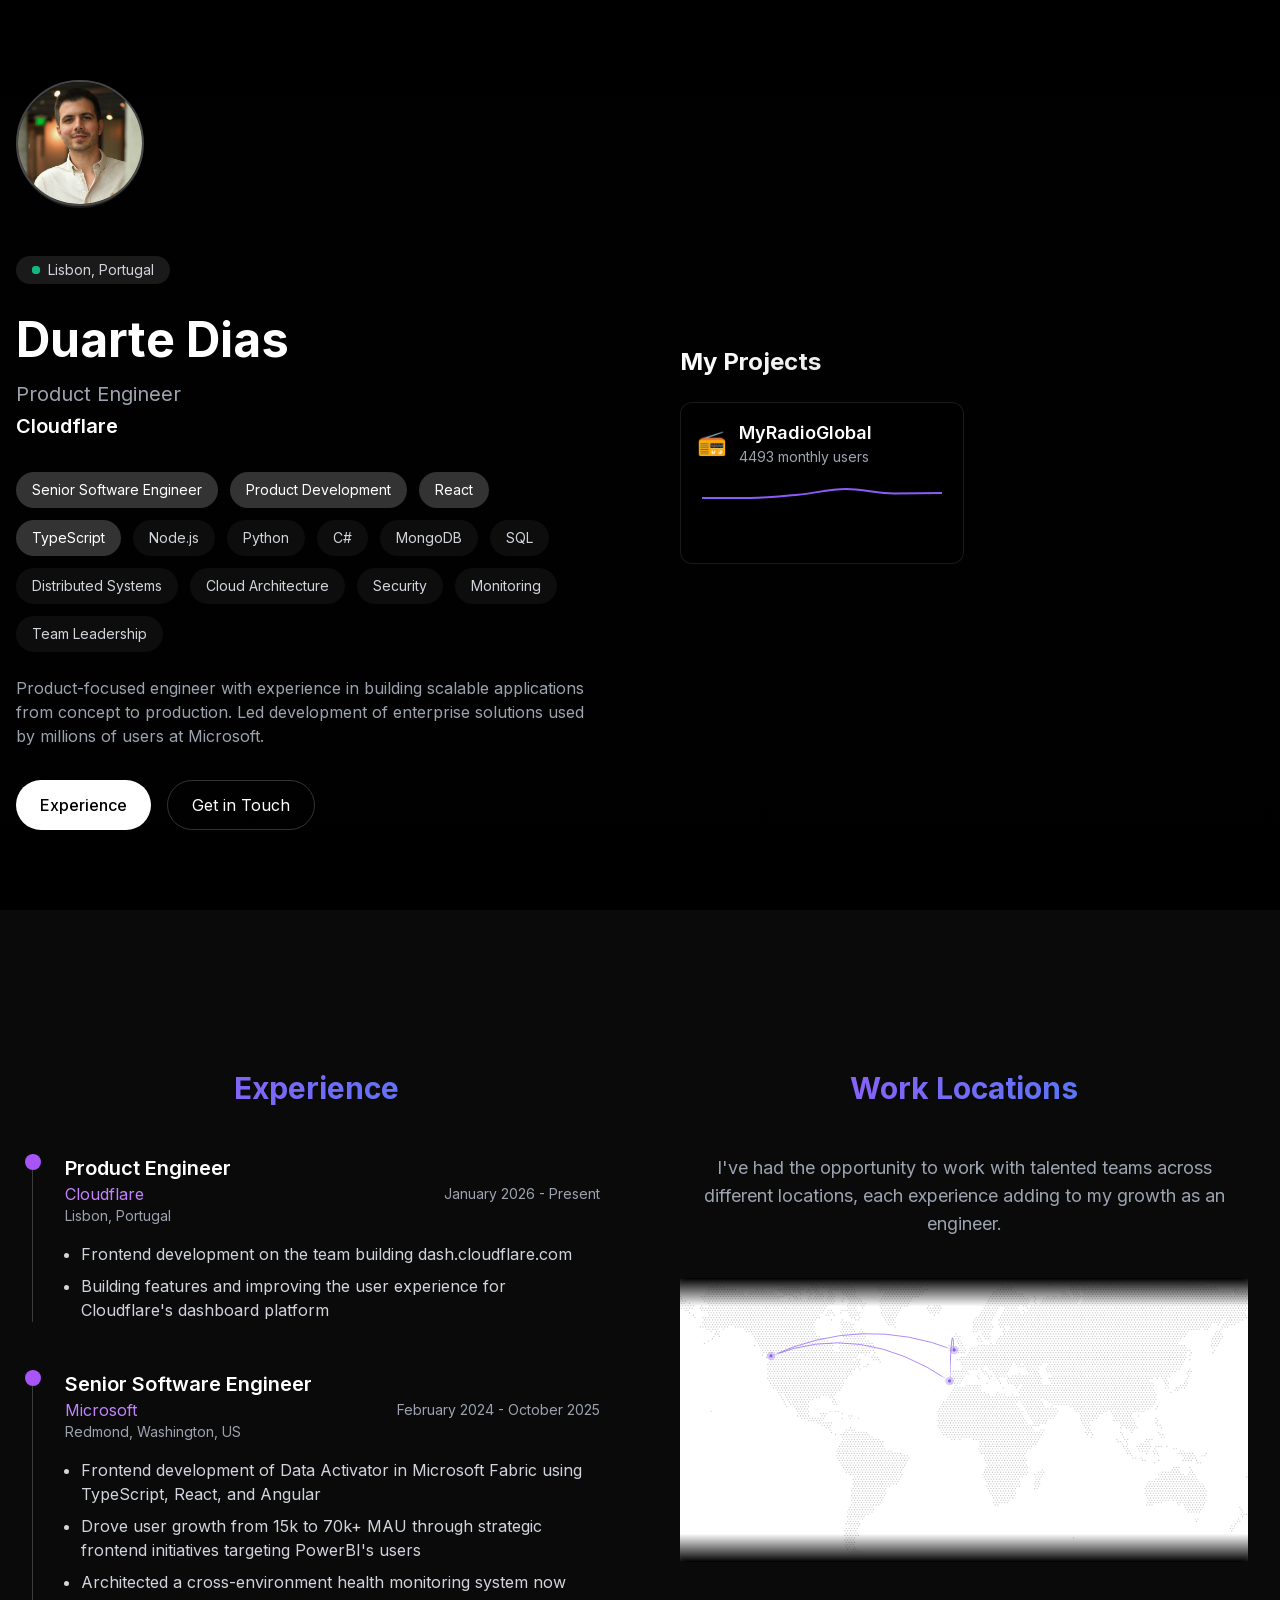
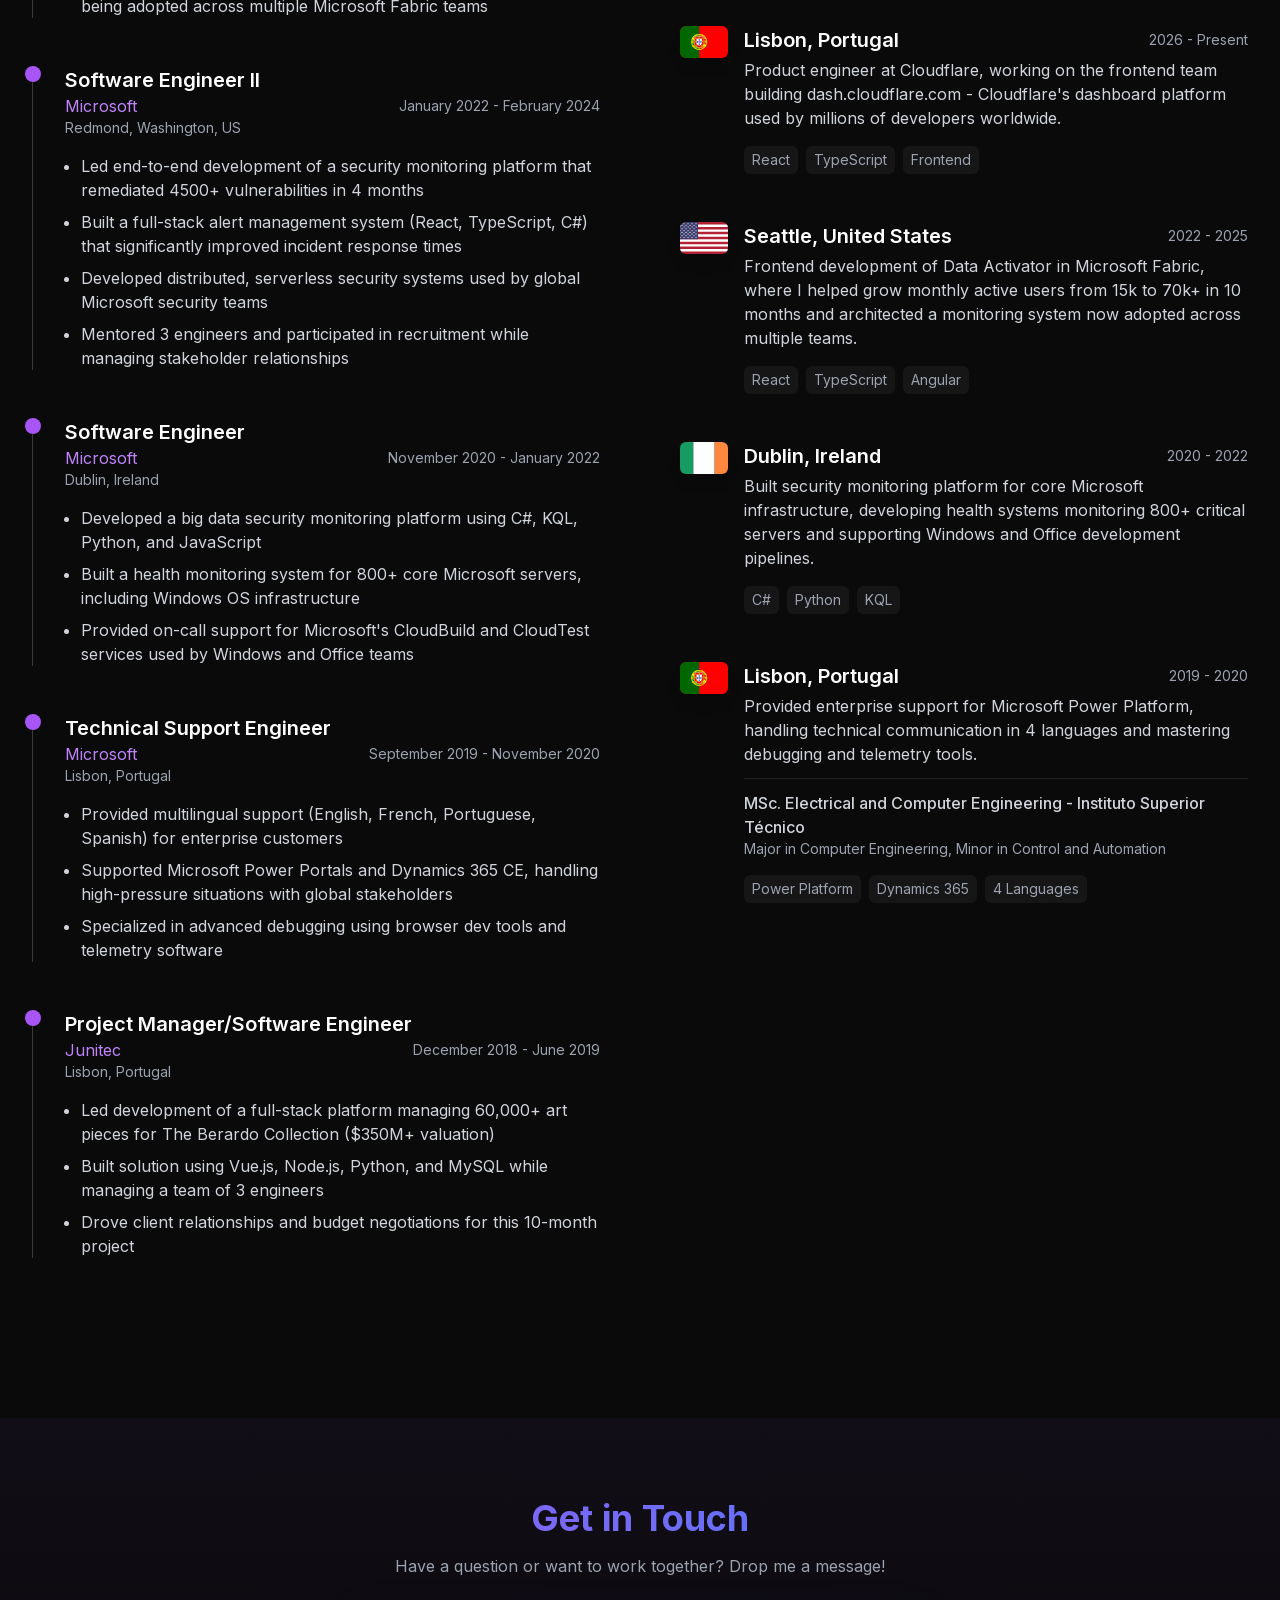
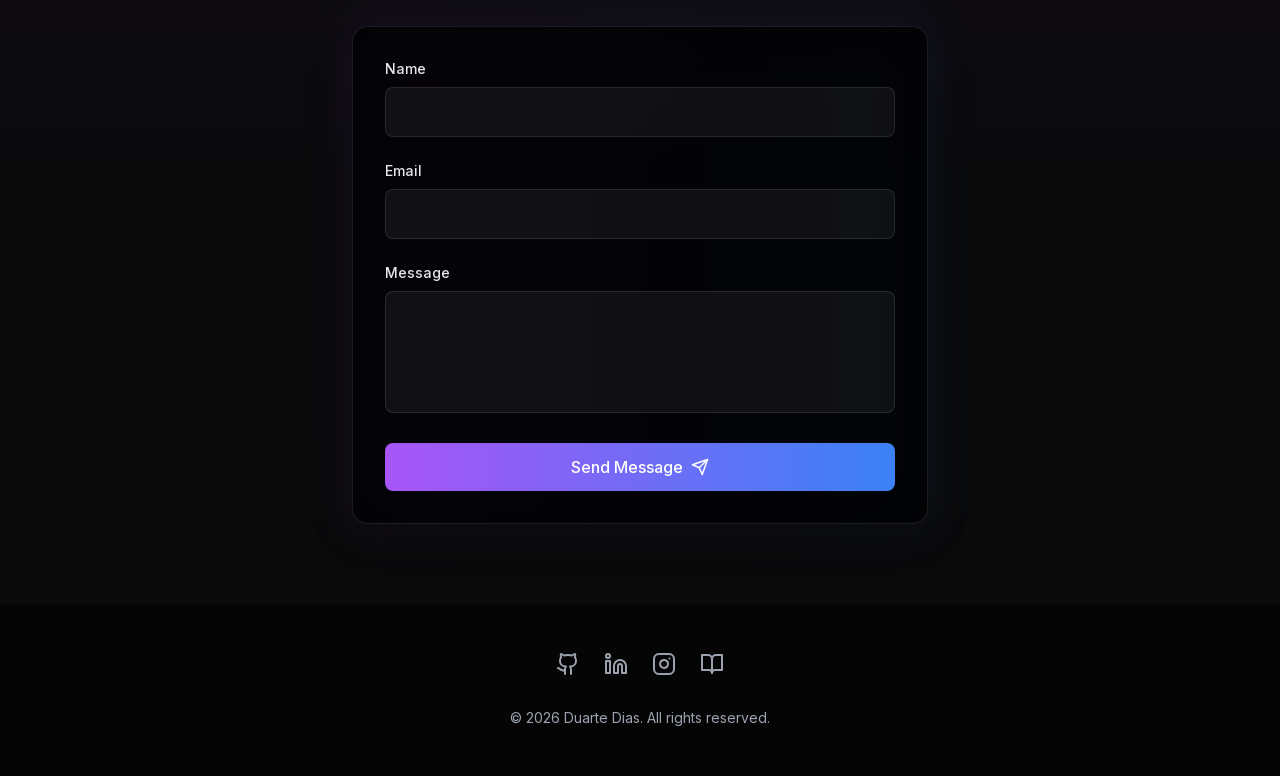
==== commit 07c49889: "Deploying to gh-pages from @ duartefdias/PersonalPortfolio@345d4e9991ab27cbbdb6e788213db27c64305ebe " ====
--- a/index.html
+++ b/index.html
@@ -1 +1 @@
-<!DOCTYPE html><html lang="en"><head><meta charSet="utf-8"/><meta name="viewport" content="width=device-width, initial-scale=1"/><link rel="preload" href="/_next/static/media/e4af272ccee01ff0-s.p.woff2" as="font" crossorigin="" type="font/woff2"/><link rel="stylesheet" href="/_next/static/css/12dfa2c99388abcf.css" crossorigin="" data-precedence="next"/><link rel="preload" as="script" fetchPriority="low" href="/_next/static/chunks/webpack-3d5b83037bb795e1.js" crossorigin=""/><script src="/_next/static/chunks/fd9d1056-ac8f9dd052df1fe4.js" async="" crossorigin=""></script><script src="/_next/static/chunks/69-71acbc064bd2b1ce.js" async="" crossorigin=""></script><script src="/_next/static/chunks/main-app-b9863d68cab79f20.js" async="" crossorigin=""></script><script src="/_next/static/chunks/7f4180eb-19f306a88def1006.js" async=""></script><script src="/_next/static/chunks/ddba8bc4-0ba3b21ccb255d56.js" async=""></script><script src="/_next/static/chunks/564-d253986bd37a2d8b.js" async=""></script><script src="/_next/static/chunks/app/page-f15cd93c03e8332c.js" async=""></script><script src="/_next/static/chunks/app/layout-424f9b46a10ce3fb.js" async=""></script><title>Duarte Dias | Full Stack Engineer</title><meta name="description" content="Experienced full-stack engineer specializing in scalable solutions. Currently building data &amp; security products at Microsoft using React, TypeScript, and cloud technologies. Previously led development of security monitoring platforms used by global teams."/><meta name="keywords" content="Full Stack Engineer,Software Engineer,Microsoft Engineer,React Developer,TypeScript Developer,Cloud Architecture,Security Engineering,Enterprise Software,Distributed Systems,Product Development"/><meta name="robots" content="index, follow"/><meta name="googlebot" content="index, follow, max-video-preview:-1, max-image-preview:large, max-snippet:-1"/><meta name="google-site-verification" content="your-google-verification-code"/><meta name="yandex-verification" content="your-yandex-verification-code"/><meta property="og:title" content="Duarte Dias | Full Stack Engineer"/><meta property="og:description" content="Building scalable enterprise solutions with modern technologies. Experience in security, monitoring, and data platforms."/><meta property="og:url" content="https://duartedias.dev"/><meta property="og:site_name" content="Duarte Dias Portfolio"/><meta property="og:locale" content="en_US"/><meta property="og:image" content="http://localhost:3000/og-image.jpeg"/><meta property="og:image:width" content="1168"/><meta property="og:image:height" content="630"/><meta property="og:image:alt" content="Duarte Dias - Full Stack Engineer"/><meta property="og:type" content="website"/><meta name="twitter:card" content="summary_large_image"/><meta name="twitter:title" content="Duarte Dias | Full Stack Engineer"/><meta name="twitter:description" content="Building scalable enterprise solutions with modern technologies. Experience in security, monitoring, and data platforms."/><meta name="twitter:image" content="http://localhost:3000/og-image.jpeg"/><link rel="icon" href="/favicon.ico" type="image/x-icon" sizes="16x16"/><meta name="next-size-adjust"/><script src="/_next/static/chunks/polyfills-c67a75d1b6f99dc8.js" crossorigin="" noModule=""></script></head><body class="__className_f367f3 bg-[#0A0A0B] text-white antialiased"><script>!function(){try{var d=document.documentElement,c=d.classList;c.remove('light','dark');var e=localStorage.getItem('theme');if(e){c.add(e|| '')}else{c.add('dark');}if(e==='light'||e==='dark'||!e)d.style.colorScheme=e||'dark'}catch(t){}}();</script><div class="fixed top-0 left-0 z-[-1] pointer-events-none"><canvas id="fluid" class="w-screen h-screen"></canvas></div><main class="min-h-screen"><div style="opacity:0"><section class="relative min-h-screen flex items-center justify-center overflow-hidden py-20"><div class="absolute inset-0 w-full h-full z-[-2]"><div class="absolute inset-0 bg-grid-white/[0.02] bg-[length:50px_50px] animate-[fade-in_2s_ease-in-out]"></div><div class="absolute inset-0 bg-gradient-to-b from-black via-black/90 to-black"></div></div><div class="relative z-[1] max-w-7xl mx-auto px-4 w-full"><div class="flex flex-col lg:flex-row gap-12 lg:gap-20 items-center"><div class="flex-1 text-center lg:text-left" style="opacity:0;transform:translateX(-20px)"><div class="mb-8 lg:mb-12" style="opacity:0;transform:scale(0.95)"><div class="relative w-32 h-32 mx-auto lg:mx-0"><div class="absolute inset-0 rounded-full bg-white/10"></div><img alt="Duarte Dias" loading="lazy" width="128" height="128" decoding="async" data-nimg="1" class="relative rounded-full object-cover border-2 border-white/20" style="color:transparent" src="/profilePicture.png"/></div></div><div class="inline-flex items-center gap-2 bg-white/10 backdrop-blur-sm px-4 py-1 rounded-full mb-8" style="opacity:0;transform:translateY(-20px)"><span class="relative flex h-2 w-2"><span class="animate-ping absolute inline-flex h-full w-full rounded-full bg-emerald-400 opacity-75"></span><span class="relative inline-flex rounded-full h-2 w-2 bg-emerald-500"></span></span><span class="text-sm text-gray-300">Lisbon, Portugal</span></div><div class="space-y-4 mb-8" style="opacity:0"><h1 class="text-4xl lg:text-5xl font-bold text-white">Duarte Dias</h1><div class="space-y-1"><h2 class="text-xl text-gray-400">Product Engineer</h2><p class="text-xl"><span class="text-white font-semibold">Cloudflare</span></p></div></div><div class="flex flex-wrap lg:justify-start justify-center gap-3 mb-6" style="opacity:0;transform:translateY(20px)"><span class="px-4 py-2 rounded-full text-sm transition-colors bg-white/20 text-white hover:bg-white/30" style="opacity:0;transform:scale(0.9)">Senior Software Engineer</span><span class="px-4 py-2 rounded-full text-sm transition-colors bg-white/20 text-white hover:bg-white/30" style="opacity:0;transform:scale(0.9)">Product Development</span><span class="px-4 py-2 rounded-full text-sm transition-colors bg-white/20 text-white hover:bg-white/30" style="opacity:0;transform:scale(0.9)">React</span><span class="px-4 py-2 rounded-full text-sm transition-colors bg-white/20 text-white hover:bg-white/30" style="opacity:0;transform:scale(0.9)">TypeScript</span><span class="px-4 py-2 rounded-full text-sm transition-colors bg-white/5 text-gray-300 hover:bg-white/10" style="opacity:0;transform:scale(0.9)">Node.js</span><span class="px-4 py-2 rounded-full text-sm transition-colors bg-white/5 text-gray-300 hover:bg-white/10" style="opacity:0;transform:scale(0.9)">Python</span><span class="px-4 py-2 rounded-full text-sm transition-colors bg-white/5 text-gray-300 hover:bg-white/10" style="opacity:0;transform:scale(0.9)">C#</span><span class="px-4 py-2 rounded-full text-sm transition-colors bg-white/5 text-gray-300 hover:bg-white/10" style="opacity:0;transform:scale(0.9)">MongoDB</span><span class="px-4 py-2 rounded-full text-sm transition-colors bg-white/5 text-gray-300 hover:bg-white/10" style="opacity:0;transform:scale(0.9)">SQL</span><span class="px-4 py-2 rounded-full text-sm transition-colors bg-white/5 text-gray-300 hover:bg-white/10" style="opacity:0;transform:scale(0.9)">Distributed Systems</span><span class="px-4 py-2 rounded-full text-sm transition-colors bg-white/5 text-gray-300 hover:bg-white/10" style="opacity:0;transform:scale(0.9)">Cloud Architecture</span><span class="px-4 py-2 rounded-full text-sm transition-colors bg-white/5 text-gray-300 hover:bg-white/10" style="opacity:0;transform:scale(0.9)">Security</span><span class="px-4 py-2 rounded-full text-sm transition-colors bg-white/5 text-gray-300 hover:bg-white/10" style="opacity:0;transform:scale(0.9)">Monitoring</span><span class="px-4 py-2 rounded-full text-sm transition-colors bg-white/5 text-gray-300 hover:bg-white/10" style="opacity:0;transform:scale(0.9)">Team Leadership</span></div><p class="text-gray-400 mb-8 lg:text-left text-center" style="opacity:0">Product-focused engineer with experience in building scalable applications from concept to production. Led development of enterprise solutions used by millions of users at Microsoft.</p><div class="flex lg:justify-start justify-center gap-4" style="opacity:0;transform:translateY(20px)"><button class="group relative px-6 py-3 rounded-full bg-white text-black font-medium hover:bg-white/90 transition-colors">Experience<div class="absolute -right-6 top-1/2 -translate-y-1/2 opacity-0 group-hover:opacity-100 transition-opacity"><svg xmlns="http://www.w3.org/2000/svg" width="16" height="16" viewBox="0 0 24 24" fill="none" stroke="currentColor" stroke-width="2" stroke-linecap="round" stroke-linejoin="round" class="lucide lucide-arrow-down text-black"><path d="M12 5v14"></path><path d="m19 12-7 7-7-7"></path></svg></div></button><button class="px-6 py-3 rounded-full border border-white/20 text-white hover:bg-white/10 transition-colors">Get in Touch</button></div></div><div class="flex-1 w-full" style="opacity:0;transform:translateX(20px)"><div><h2 class="text-2xl font-bold mb-6 text-center lg:text-left bg-clip-text text-transparent bg-gradient-to-r from-white to-white/70" style="opacity:0">My Projects</h2><div class="grid grid-cols-1 sm:grid-cols-2 gap-4"><div class="bg-black/40 backdrop-blur-xl rounded-xl overflow-hidden border border-white/10"><div class="p-4"><div class="flex items-center justify-between"><div class="flex items-center gap-3"><div class="w-8 h-8 bg-white/10 rounded-md animate-pulse"></div><div><div class="h-5 w-32 bg-white/10 rounded-md animate-pulse mb-1"></div><div class="h-4 w-24 bg-white/10 rounded-md animate-pulse"></div></div></div><div class="w-5 h-5 bg-white/10 rounded-md animate-pulse"></div></div></div><div class="px-4 pb-4 h-[80px]"><div class="w-full h-full bg-white/5 rounded-md animate-pulse"></div></div></div><div class="bg-black/40 backdrop-blur-xl rounded-xl overflow-hidden border border-white/10"><div class="p-4"><div class="flex items-center justify-between"><div class="flex items-center gap-3"><div class="w-8 h-8 bg-white/10 rounded-md animate-pulse"></div><div><div class="h-5 w-32 bg-white/10 rounded-md animate-pulse mb-1"></div><div class="h-4 w-24 bg-white/10 rounded-md animate-pulse"></div></div></div><div class="w-5 h-5 bg-white/10 rounded-md animate-pulse"></div></div></div><div class="px-4 pb-4 h-[80px]"><div class="w-full h-full bg-white/5 rounded-md animate-pulse"></div></div></div></div></div></div></div></div></section><div class="max-w-7xl mx-auto px-4 py-20"><div class="flex flex-col lg:flex-row gap-12"><div class="flex-1"><section id="experience" class="py-20 px-4"><div class="max-w-4xl mx-auto" style="opacity:0"><h2 class="text-3xl font-bold mb-12 text-center bg-clip-text text-transparent bg-gradient-to-r from-purple-500 to-blue-500">Experience</h2><div class="space-y-12"><div class="relative pl-8 border-l border-white/20" style="opacity:0;transform:translateX(-20px)"><div class="absolute w-4 h-4 bg-purple-500 rounded-full -left-2 top-0"></div><h3 class="text-xl font-semibold">Product Engineer</h3><div class="flex justify-between items-center"><p class="text-purple-400">Cloudflare</p><p class="text-sm text-gray-400">January 2026 - Present</p></div><p class="text-sm text-gray-400 mb-4">Lisbon, Portugal</p><ul class="list-disc space-y-2 pl-4 text-gray-300"><li style="opacity:0;transform:translateX(-10px)">Frontend development on the team building dash.cloudflare.com</li><li style="opacity:0;transform:translateX(-10px)">Building features and improving the user experience for Cloudflare&#x27;s dashboard platform</li></ul></div><div class="relative pl-8 border-l border-white/20" style="opacity:0;transform:translateX(-20px)"><div class="absolute w-4 h-4 bg-purple-500 rounded-full -left-2 top-0"></div><h3 class="text-xl font-semibold">Senior Software Engineer</h3><div class="flex justify-between items-center"><p class="text-purple-400">Microsoft</p><p class="text-sm text-gray-400">February 2024 - October 2025</p></div><p class="text-sm text-gray-400 mb-4">Redmond, Washington, US</p><ul class="list-disc space-y-2 pl-4 text-gray-300"><li style="opacity:0;transform:translateX(-10px)">Frontend development of Data Activator in Microsoft Fabric using TypeScript, React, and Angular</li><li style="opacity:0;transform:translateX(-10px)">Drove user growth from 15k to 70k+ MAU through strategic frontend initiatives targeting PowerBI&#x27;s users</li><li style="opacity:0;transform:translateX(-10px)">Architected a cross-environment health monitoring system now being adopted across multiple Microsoft Fabric teams</li></ul></div><div class="relative pl-8 border-l border-white/20" style="opacity:0;transform:translateX(-20px)"><div class="absolute w-4 h-4 bg-purple-500 rounded-full -left-2 top-0"></div><h3 class="text-xl font-semibold">Software Engineer II</h3><div class="flex justify-between items-center"><p class="text-purple-400">Microsoft</p><p class="text-sm text-gray-400">January 2022 - February 2024</p></div><p class="text-sm text-gray-400 mb-4">Redmond, Washington, US</p><ul class="list-disc space-y-2 pl-4 text-gray-300"><li style="opacity:0;transform:translateX(-10px)">Led end-to-end development of a security monitoring platform that remediated 4500+ vulnerabilities in 4 months</li><li style="opacity:0;transform:translateX(-10px)">Built a full-stack alert management system (React, TypeScript, C#) that significantly improved incident response times</li><li style="opacity:0;transform:translateX(-10px)">Developed distributed, serverless security systems used by global Microsoft security teams</li><li style="opacity:0;transform:translateX(-10px)">Mentored 3 engineers and participated in recruitment while managing stakeholder relationships</li></ul></div><div class="relative pl-8 border-l border-white/20" style="opacity:0;transform:translateX(-20px)"><div class="absolute w-4 h-4 bg-purple-500 rounded-full -left-2 top-0"></div><h3 class="text-xl font-semibold">Software Engineer</h3><div class="flex justify-between items-center"><p class="text-purple-400">Microsoft</p><p class="text-sm text-gray-400">November 2020 - January 2022</p></div><p class="text-sm text-gray-400 mb-4">Dublin, Ireland</p><ul class="list-disc space-y-2 pl-4 text-gray-300"><li style="opacity:0;transform:translateX(-10px)">Developed a big data security monitoring platform using C#, KQL, Python, and JavaScript</li><li style="opacity:0;transform:translateX(-10px)">Built a health monitoring system for 800+ core Microsoft servers, including Windows OS infrastructure</li><li style="opacity:0;transform:translateX(-10px)">Provided on-call support for Microsoft&#x27;s CloudBuild and CloudTest services used by Windows and Office teams</li></ul></div><div class="relative pl-8 border-l border-white/20" style="opacity:0;transform:translateX(-20px)"><div class="absolute w-4 h-4 bg-purple-500 rounded-full -left-2 top-0"></div><h3 class="text-xl font-semibold">Technical Support Engineer</h3><div class="flex justify-between items-center"><p class="text-purple-400">Microsoft</p><p class="text-sm text-gray-400">September 2019 - November 2020</p></div><p class="text-sm text-gray-400 mb-4">Lisbon, Portugal</p><ul class="list-disc space-y-2 pl-4 text-gray-300"><li style="opacity:0;transform:translateX(-10px)">Provided multilingual support (English, French, Portuguese, Spanish) for enterprise customers</li><li style="opacity:0;transform:translateX(-10px)">Supported Microsoft Power Portals and Dynamics 365 CE, handling high-pressure situations with global stakeholders</li><li style="opacity:0;transform:translateX(-10px)">Specialized in advanced debugging using browser dev tools and telemetry software</li></ul></div><div class="relative pl-8 border-l border-white/20" style="opacity:0;transform:translateX(-20px)"><div class="absolute w-4 h-4 bg-purple-500 rounded-full -left-2 top-0"></div><h3 class="text-xl font-semibold">Project Manager/Software Engineer</h3><div class="flex justify-between items-center"><p class="text-purple-400">Junitec</p><p class="text-sm text-gray-400">December 2018 - June 2019</p></div><p class="text-sm text-gray-400 mb-4">Lisbon, Portugal</p><ul class="list-disc space-y-2 pl-4 text-gray-300"><li style="opacity:0;transform:translateX(-10px)">Led development of a full-stack platform managing 60,000+ art pieces for The Berardo Collection ($350M+ valuation)</li><li style="opacity:0;transform:translateX(-10px)">Built solution using Vue.js, Node.js, Python, and MySQL while managing a team of 3 engineers</li><li style="opacity:0;transform:translateX(-10px)">Drove client relationships and budget negotiations for this 10-month project</li></ul></div></div></div></section></div><div class="flex-1"><section class="py-20 px-4"><div class="max-w-6xl mx-auto text-center" style="opacity:0"><h2 class="text-3xl font-bold mb-12 bg-clip-text text-transparent bg-gradient-to-r from-purple-500 to-blue-500">Work Locations</h2><div class="space-y-6 mb-10"><p class="text-lg text-gray-400 max-w-3xl mx-auto">I&#x27;ve had the opportunity to work with talented teams across different locations, each experience adding to my growth as an engineer.</p></div><div class="mb-16"><div class="w-full aspect-[2/1] dark:bg-black bg-white rounded-lg  relative font-sans"><img alt="world map" draggable="false" width="1056" height="495" decoding="async" data-nimg="1" class="h-full w-full [mask-image:linear-gradient(to_bottom,transparent,white_10%,white_90%,transparent)] pointer-events-none select-none" style="color:transparent" src="data:image/svg+xml;utf8,%3Csvg%20viewBox%3D%220%200%20210%20100%22%20xmlns%3D%22http%3A%2F%2Fwww.w3.org%2F2000%2Fsvg%22%20style%3D%22background-color%3A%20white%22%3E%0A%20%20%20%20%20%20%20%20%3Ccircle%20cx%3D%2213.5%22%20cy%3D%220%22%20r%3D%220.22%22%20fill%3D%22%2300000040%22%20%2F%3E%0A%3Ccircle%20cx%3D%2236.5%22%20cy%3D%220%22%20r%3D%220.22%22%20fill%3D%22%2300000040%22%20%2F%3E%0A%3Ccircle%20cx%3D%2237.5%22%20cy%3D%220%22%20r%3D%220.22%22%20fill%3D%22%2300000040%22%20%2F%3E%0A%3Ccircle%20cx%3D%2238.5%22%20cy%3D%220%22%20r%3D%220.22%22%20fill%3D%22%2300000040%22%20%2F%3E%0A%3Ccircle%20cx%3D%2239.5%22%20cy%3D%220%22%20r%3D%220.22%22%20fill%3D%22%2300000040%22%20%2F%3E%0A%3Ccircle%20cx%3D%2240.5%22%20cy%3D%220%22%20r%3D%220.22%22%20fill%3D%22%2300000040%22%20%2F%3E%0A%3Ccircle%20cx%3D%2241.5%22%20cy%3D%220%22%20r%3D%220.22%22%20fill%3D%22%2300000040%22%20%2F%3E%0A%3Ccircle%20cx%3D%2242.5%22%20cy%3D%220%22%20r%3D%220.22%22%20fill%3D%22%2300000040%22%20%2F%3E%0A%3Ccircle%20cx%3D%2243.5%22%20cy%3D%220%22%20r%3D%220.22%22%20fill%3D%22%2300000040%22%20%2F%3E%0A%3Ccircle%20cx%3D%2248.5%22%20cy%3D%220%22%20r%3D%220.22%22%20fill%3D%22%2300000040%22%20%2F%3E%0A%3Ccircle%20cx%3D%2249.5%22%20cy%3D%220%22%20r%3D%220.22%22%20fill%3D%22%2300000040%22%20%2F%3E%0A%3Ccircle%20cx%3D%2250.5%22%20cy%3D%220%22%20r%3D%220.22%22%20fill%3D%22%2300000040%22%20%2F%3E%0A%3Ccircle%20cx%3D%2253.5%22%20cy%3D%220%22%20r%3D%220.22%22%20fill%3D%22%2300000040%22%20%2F%3E%0A%3Ccircle%20cx%3D%2254.5%22%20cy%3D%220%22%20r%3D%220.22%22%20fill%3D%22%2300000040%22%20%2F%3E%0A%3Ccircle%20cx%3D%2255.5%22%20cy%3D%220%22%20r%3D%220.22%22%20fill%3D%22%2300000040%22%20%2F%3E%0A%3Ccircle%20cx%3D%2256.5%22%20cy%3D%220%22%20r%3D%220.22%22%20fill%3D%22%2300000040%22%20%2F%3E%0A%3Ccircle%20cx%3D%2257.5%22%20cy%3D%220%22%20r%3D%220.22%22%20fill%3D%22%2300000040%22%20%2F%3E%0A%3Ccircle%20cx%3D%2258.5%22%20cy%3D%220%22%20r%3D%220.22%22%20fill%3D%22%2300000040%22%20%2F%3E%0A%3Ccircle%20cx%3D%2259.5%22%20cy%3D%220%22%20r%3D%220.22%22%20fill%3D%22%2300000040%22%20%2F%3E%0A%3Ccircle%20cx%3D%2260.5%22%20cy%3D%220%22%20r%3D%220.22%22%20fill%3D%22%2300000040%22%20%2F%3E%0A%3Ccircle%20cx%3D%2261.5%22%20cy%3D%220%22%20r%3D%220.22%22%20fill%3D%22%2300000040%22%20%2F%3E%0A%3Ccircle%20cx%3D%2262.5%22%20cy%3D%220%22%20r%3D%220.22%22%20fill%3D%22%2300000040%22%20%2F%3E%0A%3Ccircle%20cx%3D%2274.5%22%20cy%3D%220%22%20r%3D%220.22%22%20fill%3D%22%2300000040%22%20%2F%3E%0A%3Ccircle%20cx%3D%2275.5%22%20cy%3D%220%22%20r%3D%220.22%22%20fill%3D%22%2300000040%22%20%2F%3E%0A%3Ccircle%20cx%3D%2276.5%22%20cy%3D%220%22%20r%3D%220.22%22%20fill%3D%22%2300000040%22%20%2F%3E%0A%3Ccircle%20cx%3D%2277.5%22%20cy%3D%220%22%20r%3D%220.22%22%20fill%3D%22%2300000040%22%20%2F%3E%0A%3Ccircle%20cx%3D%2278.5%22%20cy%3D%220%22%20r%3D%220.22%22%20fill%3D%22%2300000040%22%20%2F%3E%0A%3Ccircle%20cx%3D%2279.5%22%20cy%3D%220%22%20r%3D%220.22%22%20fill%3D%22%2300000040%22%20%2F%3E%0A%3Ccircle%20cx%3D%2280.5%22%20cy%3D%220%22%20r%3D%220.22%22%20fill%3D%22%2300000040%22%20%2F%3E%0A%3Ccircle%20cx%3D%2281.5%22%20cy%3D%220%22%20r%3D%220.22%22%20fill%3D%22%2300000040%22%20%2F%3E%0A%3Ccircle%20cx%3D%2282.5%22%20cy%3D%220%22%20r%3D%220.22%22%20fill%3D%22%2300000040%22%20%2F%3E%0A%3Ccircle%20cx%3D%2283.5%22%20cy%3D%220%22%20r%3D%220.22%22%20fill%3D%22%2300000040%22%20%2F%3E%0A%3Ccircle%20cx%3D%2284.5%22%20cy%3D%220%22%20r%3D%220.22%22%20fill%3D%22%2300000040%22%20%2F%3E%0A%3Ccircle%20cx%3D%2285.5%22%20cy%3D%220%22%20r%3D%220.22%22%20fill%3D%22%2300000040%22%20%2F%3E%0A%3Ccircle%20cx%3D%2286.5%22%20cy%3D%220%22%20r%3D%220.22%22%20fill%3D%22%2300000040%22%20%2F%3E%0A%3Ccircle%20cx%3D%2287.5%22%20cy%3D%220%22%20r%3D%220.22%22%20fill%3D%22%2300000040%22%20%2F%3E%0A%3Ccircle%20cx%3D%2288.5%22%20cy%3D%220%22%20r%3D%220.22%22%20fill%3D%22%2300000040%22%20%2F%3E%0A%3Ccircle%20cx%3D%2289.5%22%20cy%3D%220%22%20r%3D%220.22%22%20fill%3D%22%2300000040%22%20%2F%3E%0A%3Ccircle%20cx%3D%2291.5%22%20cy%3D%220%22%20r%3D%220.22%22%20fill%3D%22%2300000040%22%20%2F%3E%0A%3Ccircle%20cx%3D%22119.5%22%20cy%3D%220%22%20r%3D%220.22%22%20fill%3D%22%2300000040%22%20%2F%3E%0A%3Ccircle%20cx%3D%22121.5%22%20cy%3D%220%22%20r%3D%220.22%22%20fill%3D%22%2300000040%22%20%2F%3E%0A%3Ccircle%20cx%3D%22136.5%22%20cy%3D%220%22%20r%3D%220.22%22%20fill%3D%22%2300000040%22%20%2F%3E%0A%3Ccircle%20cx%3D%22137.5%22%20cy%3D%220%22%20r%3D%220.22%22%20fill%3D%22%2300000040%22%20%2F%3E%0A%3Ccircle%20cx%3D%22144.5%22%20cy%3D%220%22%20r%3D%220.22%22%20fill%3D%22%2300000040%22%20%2F%3E%0A%3Ccircle%20cx%3D%22145.5%22%20cy%3D%220%22%20r%3D%220.22%22%20fill%3D%22%2300000040%22%20%2F%3E%0A%3Ccircle%20cx%3D%22146.5%22%20cy%3D%220%22%20r%3D%220.22%22%20fill%3D%22%2300000040%22%20%2F%3E%0A%3Ccircle%20cx%3D%22147.5%22%20cy%3D%220%22%20r%3D%220.22%22%20fill%3D%22%2300000040%22%20%2F%3E%0A%3Ccircle%20cx%3D%22148.5%22%20cy%3D%220%22%20r%3D%220.22%22%20fill%3D%22%2300000040%22%20%2F%3E%0A%3Ccircle%20cx%3D%22149.5%22%20cy%3D%220%22%20r%3D%220.22%22%20fill%3D%22%2300000040%22%20%2F%3E%0A%3Ccircle%20cx%3D%22150.5%22%20cy%3D%220%22%20r%3D%220.22%22%20fill%3D%22%2300000040%22%20%2F%3E%0A%3Ccircle%20cx%3D%22151.5%22%20cy%3D%220%22%20r%3D%220.22%22%20fill%3D%22%2300000040%22%20%2F%3E%0A%3Ccircle%20cx%3D%22152.5%22%20cy%3D%220%22%20r%3D%220.22%22%20fill%3D%22%2300000040%22%20%2F%3E%0A%3Ccircle%20cx%3D%22153.5%22%20cy%3D%220%22%20r%3D%220.22%22%20fill%3D%22%2300000040%22%20%2F%3E%0A%3Ccircle%20cx%3D%22154.5%22%20cy%3D%220%22%20r%3D%220.22%22%20fill%3D%22%2300000040%22%20%2F%3E%0A%3Ccircle%20cx%3D%22155.5%22%20cy%3D%220%22%20r%3D%220.22%22%20fill%3D%22%2300000040%22%20%2F%3E%0A%3Ccircle%20cx%3D%22156.5%22%20cy%3D%220%22%20r%3D%220.22%22%20fill%3D%22%2300000040%22%20%2F%3E%0A%3Ccircle%20cx%3D%22157.5%22%20cy%3D%220%22%20r%3D%220.22%22%20fill%3D%22%2300000040%22%20%2F%3E%0A%3Ccircle%20cx%3D%22158.5%22%20cy%3D%220%22%20r%3D%220.22%22%20fill%3D%22%2300000040%22%20%2F%3E%0A%3Ccircle%20cx%3D%22159.5%22%20cy%3D%220%22%20r%3D%220.22%22%20fill%3D%22%2300000040%22%20%2F%3E%0A%3Ccircle%20cx%3D%22160.5%22%20cy%3D%220%22%20r%3D%220.22%22%20fill%3D%22%2300000040%22%20%2F%3E%0A%3Ccircle%20cx%3D%22161.5%22%20cy%3D%220%22%20r%3D%220.22%22%20fill%3D%22%2300000040%22%20%2F%3E%0A%3Ccircle%20cx%3D%22162.5%22%20cy%3D%220%22%20r%3D%220.22%22%20fill%3D%22%2300000040%22%20%2F%3E%0A%3Ccircle%20cx%3D%22163.5%22%20cy%3D%220%22%20r%3D%220.22%22%20fill%3D%22%2300000040%22%20%2F%3E%0A%3Ccircle%20cx%3D%22164.5%22%20cy%3D%220%22%20r%3D%220.22%22%20fill%3D%22%2300000040%22%20%2F%3E%0A%3Ccircle%20cx%3D%22165.5%22%20cy%3D%220%22%20r%3D%220.22%22%20fill%3D%22%2300000040%22%20%2F%3E%0A%3Ccircle%20cx%3D%22166.5%22%20cy%3D%220%22%20r%3D%220.22%22%20fill%3D%22%2300000040%22%20%2F%3E%0A%3Ccircle%20cx%3D%22167.5%22%20cy%3D%220%22%20r%3D%220.22%22%20fill%3D%22%2300000040%22%20%2F%3E%0A%3Ccircle%20cx%3D%22168.5%22%20cy%3D%220%22%20r%3D%220.22%22%20fill%3D%22%2300000040%22%20%2F%3E%0A%3Ccircle%20cx%3D%22169.5%22%20cy%3D%220%22%20r%3D%220.22%22%20fill%3D%22%2300000040%22%20%2F%3E%0A%3Ccircle%20cx%3D%22170.5%22%20cy%3D%220%22%20r%3D%220.22%22%20fill%3D%22%2300000040%22%20%2F%3E%0A%3Ccircle%20cx%3D%22171.5%22%20cy%3D%220%22%20r%3D%220.22%22%20fill%3D%22%2300000040%22%20%2F%3E%0A%3Ccircle%20cx%3D%22172.5%22%20cy%3D%220%22%20r%3D%220.22%22%20fill%3D%22%2300000040%22%20%2F%3E%0A%3Ccircle%20cx%3D%22173.5%22%20cy%3D%220%22%20r%3D%220.22%22%20fill%3D%22%2300000040%22%20%2F%3E%0A%3Ccircle%20cx%3D%22174.5%22%20cy%3D%220%22%20r%3D%220.22%22%20fill%3D%22%2300000040%22%20%2F%3E%0A%3Ccircle%20cx%3D%22175.5%22%20cy%3D%220%22%20r%3D%220.22%22%20fill%3D%22%2300000040%22%20%2F%3E%0A%3Ccircle%20cx%3D%22176.5%22%20cy%3D%220%22%20r%3D%220.22%22%20fill%3D%22%2300000040%22%20%2F%3E%0A%3Ccircle%20cx%3D%22177.5%22%20cy%3D%220%22%20r%3D%220.22%22%20fill%3D%22%2300000040%22%20%2F%3E%0A%3Ccircle%20cx%3D%22178.5%22%20cy%3D%220%22%20r%3D%220.22%22%20fill%3D%22%2300000040%22%20%2F%3E%0A%3Ccircle%20cx%3D%22179.5%22%20cy%3D%220%22%20r%3D%220.22%22%20fill%3D%22%2300000040%22%20%2F%3E%0A%3Ccircle%20cx%3D%22180.5%22%20cy%3D%220%22%20r%3D%220.22%22%20fill%3D%22%2300000040%22%20%2F%3E%0A%3Ccircle%20cx%3D%22181.5%22%20cy%3D%220%22%20r%3D%220.22%22%20fill%3D%22%2300000040%22%20%2F%3E%0A%3Ccircle%20cx%3D%22182.5%22%20cy%3D%220%22%20r%3D%220.22%22%20fill%3D%22%2300000040%22%20%2F%3E%0A%3Ccircle%20cx%3D%22183.5%22%20cy%3D%220%22%20r%3D%220.22%22%20fill%3D%22%2300000040%22%20%2F%3E%0A%3Ccircle%20cx%3D%22184.5%22%20cy%3D%220%22%20r%3D%220.22%22%20fill%3D%22%2300000040%22%20%2F%3E%0A%3Ccircle%20cx%3D%22185.5%22%20cy%3D%220%22%20r%3D%220.22%22%20fill%3D%22%2300000040%22%20%2F%3E%0A%3Ccircle%20cx%3D%22186.5%22%20cy%3D%220%22%20r%3D%220.22%22%20fill%3D%22%2300000040%22%20%2F%3E%0A%3Ccircle%20cx%3D%22187.5%22%20cy%3D%220%22%20r%3D%220.22%22%20fill%3D%22%2300000040%22%20%2F%3E%0A%3Ccircle%20cx%3D%22188.5%22%20cy%3D%220%22%20r%3D%220.22%22%20fill%3D%22%2300000040%22%20%2F%3E%0A%3Ccircle%20cx%3D%22189.5%22%20cy%3D%220%22%20r%3D%220.22%22%20fill%3D%22%2300000040%22%20%2F%3E%0A%3Ccircle%20cx%3D%22190.5%22%20cy%3D%220%22%20r%3D%220.22%22%20fill%3D%22%2300000040%22%20%2F%3E%0A%3Ccircle%20cx%3D%22191.5%22%20cy%3D%220%22%20r%3D%220.22%22%20fill%3D%22%2300000040%22%20%2F%3E%0A%3Ccircle%20cx%3D%22192.5%22%20cy%3D%220%22%20r%3D%220.22%22%20fill%3D%22%2300000040%22%20%2F%3E%0A%3Ccircle%20cx%3D%22193.5%22%20cy%3D%220%22%20r%3D%220.22%22%20fill%3D%22%2300000040%22%20%2F%3E%0A%3Ccircle%20cx%3D%2211%22%20cy%3D%220.8660254037844386%22%20r%3D%220.22%22%20fill%3D%22%2300000040%22%20%2F%3E%0A%3Ccircle%20cx%3D%2212%22%20cy%3D%220.8660254037844386%22%20r%3D%220.22%22%20fill%3D%22%2300000040%22%20%2F%3E%0A%3Ccircle%20cx%3D%2213%22%20cy%3D%220.8660254037844386%22%20r%3D%220.22%22%20fill%3D%22%2300000040%22%20%2F%3E%0A%3Ccircle%20cx%3D%2214%22%20cy%3D%220.8660254037844386%22%20r%3D%220.22%22%20fill%3D%22%2300000040%22%20%2F%3E%0A%3Ccircle%20cx%3D%2215%22%20cy%3D%220.8660254037844386%22%20r%3D%220.22%22%20fill%3D%22%2300000040%22%20%2F%3E%0A%3Ccircle%20cx%3D%2216%22%20cy%3D%220.8660254037844386%22%20r%3D%220.22%22%20fill%3D%22%2300000040%22%20%2F%3E%0A%3Ccircle%20cx%3D%2239%22%20cy%3D%220.8660254037844386%22%20r%3D%220.22%22%20fill%3D%22%2300000040%22%20%2F%3E%0A%3Ccircle%20cx%3D%2240%22%20cy%3D%220.8660254037844386%22%20r%3D%220.22%22%20fill%3D%22%2300000040%22%20%2F%3E%0A%3Ccircle%20cx%3D%2241%22%20cy%3D%220.8660254037844386%22%20r%3D%220.22%22%20fill%3D%22%2300000040%22%20%2F%3E%0A%3Ccircle%20cx%3D%2242%22%20cy%3D%220.8660254037844386%22%20r%3D%220.22%22%20fill%3D%22%2300000040%22%20%2F%3E%0A%3Ccircle%20cx%3D%2243%22%20cy%3D%220.8660254037844386%22%20r%3D%220.22%22%20fill%3D%22%2300000040%22%20%2F%3E%0A%3Ccircle%20cx%3D%2244%22%20cy%3D%220.8660254037844386%22%20r%3D%220.22%22%20fill%3D%22%2300000040%22%20%2F%3E%0A%3Ccircle%20cx%3D%2249%22%20cy%3D%220.8660254037844386%22%20r%3D%220.22%22%20fill%3D%22%2300000040%22%20%2F%3E%0A%3Ccircle%20cx%3D%2250%22%20cy%3D%220.8660254037844386%22%20r%3D%220.22%22%20fill%3D%22%2300000040%22%20%2F%3E%0A%3Ccircle%20cx%3D%2251%22%20cy%3D%220.8660254037844386%22%20r%3D%220.22%22%20fill%3D%22%2300000040%22%20%2F%3E%0A%3Ccircle%20cx%3D%2253%22%20cy%3D%220.8660254037844386%22%20r%3D%220.22%22%20fill%3D%22%2300000040%22%20%2F%3E%0A%3Ccircle%20cx%3D%2254%22%20cy%3D%220.8660254037844386%22%20r%3D%220.22%22%20fill%3D%22%2300000040%22%20%2F%3E%0A%3Ccircle%20cx%3D%2255%22%20cy%3D%220.8660254037844386%22%20r%3D%220.22%22%20fill%3D%22%2300000040%22%20%2F%3E%0A%3Ccircle%20cx%3D%2256%22%20cy%3D%220.8660254037844386%22%20r%3D%220.22%22%20fill%3D%22%2300000040%22%20%2F%3E%0A%3Ccircle%20cx%3D%2257%22%20cy%3D%220.8660254037844386%22%20r%3D%220.22%22%20fill%3D%22%2300000040%22%20%2F%3E%0A%3Ccircle%20cx%3D%2258%22%20cy%3D%220.8660254037844386%22%20r%3D%220.22%22%20fill%3D%22%2300000040%22%20%2F%3E%0A%3Ccircle%20cx%3D%2259%22%20cy%3D%220.8660254037844386%22%20r%3D%220.22%22%20fill%3D%22%2300000040%22%20%2F%3E%0A%3Ccircle%20cx%3D%2260%22%20cy%3D%220.8660254037844386%22%20r%3D%220.22%22%20fill%3D%22%2300000040%22%20%2F%3E%0A%3Ccircle%20cx%3D%2261%22%20cy%3D%220.8660254037844386%22%20r%3D%220.22%22%20fill%3D%22%2300000040%22%20%2F%3E%0A%3Ccircle%20cx%3D%2262%22%20cy%3D%220.8660254037844386%22%20r%3D%220.22%22%20fill%3D%22%2300000040%22%20%2F%3E%0A%3Ccircle%20cx%3D%2263%22%20cy%3D%220.8660254037844386%22%20r%3D%220.22%22%20fill%3D%22%2300000040%22%20%2F%3E%0A%3Ccircle%20cx%3D%2264%22%20cy%3D%220.8660254037844386%22%20r%3D%220.22%22%20fill%3D%22%2300000040%22%20%2F%3E%0A%3Ccircle%20cx%3D%2273%22%20cy%3D%220.8660254037844386%22%20r%3D%220.22%22%20fill%3D%22%2300000040%22%20%2F%3E%0A%3Ccircle%20cx%3D%2274%22%20cy%3D%220.8660254037844386%22%20r%3D%220.22%22%20fill%3D%22%2300000040%22%20%2F%3E%0A%3Ccircle%20cx%3D%2275%22%20cy%3D%220.8660254037844386%22%20r%3D%220.22%22%20fill%3D%22%2300000040%22%20%2F%3E%0A%3Ccircle%20cx%3D%2276%22%20cy%3D%220.8660254037844386%22%20r%3D%220.22%22%20fill%3D%22%2300000040%22%20%2F%3E%0A%3Ccircle%20cx%3D%2277%22%20cy%3D%220.8660254037844386%22%20r%3D%220.22%22%20fill%3D%22%2300000040%22%20%2F%3E%0A%3Ccircle%20cx%3D%2278%22%20cy%3D%220.8660254037844386%22%20r%3D%220.22%22%20fill%3D%22%2300000040%22%20%2F%3E%0A%3Ccircle%20cx%3D%2279%22%20cy%3D%220.8660254037844386%22%20r%3D%220.22%22%20fill%3D%22%2300000040%22%20%2F%3E%0A%3Ccircle%20cx%3D%2280%22%20cy%3D%220.8660254037844386%22%20r%3D%220.22%22%20fill%3D%22%2300000040%22%20%2F%3E%0A%3Ccircle%20cx%3D%2281%22%20cy%3D%220.8660254037844386%22%20r%3D%220.22%22%20fill%3D%22%2300000040%22%20%2F%3E%0A%3Ccircle%20cx%3D%2282%22%20cy%3D%220.8660254037844386%22%20r%3D%220.22%22%20fill%3D%22%2300000040%22%20%2F%3E%0A%3Ccircle%20cx%3D%2283%22%20cy%3D%220.8660254037844386%22%20r%3D%220.22%22%20fill%3D%22%2300000040%22%20%2F%3E%0A%3Ccircle%20cx%3D%2284%22%20cy%3D%220.8660254037844386%22%20r%3D%220.22%22%20fill%3D%22%2300000040%22%20%2F%3E%0A%3Ccircle%20cx%3D%2285%22%20cy%3D%220.8660254037844386%22%20r%3D%220.22%22%20fill%3D%22%2300000040%22%20%2F%3E%0A%3Ccircle%20cx%3D%2286%22%20cy%3D%220.8660254037844386%22%20r%3D%220.22%22%20fill%3D%22%2300000040%22%20%2F%3E%0A%3Ccircle%20cx%3D%2287%22%20cy%3D%220.8660254037844386%22%20r%3D%220.22%22%20fill%3D%22%2300000040%22%20%2F%3E%0A%3Ccircle%20cx%3D%2288%22%20cy%3D%220.8660254037844386%22%20r%3D%220.22%22%20fill%3D%22%2300000040%22%20%2F%3E%0A%3Ccircle%20cx%3D%2289%22%20cy%3D%220.8660254037844386%22%20r%3D%220.22%22%20fill%3D%22%2300000040%22%20%2F%3E%0A%3Ccircle%20cx%3D%22119%22%20cy%3D%220.8660254037844386%22%20r%3D%220.22%22%20fill%3D%22%2300000040%22%20%2F%3E%0A%3Ccircle%20cx%3D%22120%22%20cy%3D%220.8660254037844386%22%20r%3D%220.22%22%20fill%3D%22%2300000040%22%20%2F%3E%0A%3Ccircle%20cx%3D%22121%22%20cy%3D%220.8660254037844386%22%20r%3D%220.22%22%20fill%3D%22%2300000040%22%20%2F%3E%0A%3Ccircle%20cx%3D%22122%22%20cy%3D%220.8660254037844386%22%20r%3D%220.22%22%20fill%3D%22%2300000040%22%20%2F%3E%0A%3Ccircle%20cx%3D%22123%22%20cy%3D%220.8660254037844386%22%20r%3D%220.22%22%20fill%3D%22%2300000040%22%20%2F%3E%0A%3Ccircle%20cx%3D%22145%22%20cy%3D%220.8660254037844386%22%20r%3D%220.22%22%20fill%3D%22%2300000040%22%20%2F%3E%0A%3Ccircle%20cx%3D%22146%22%20cy%3D%220.8660254037844386%22%20r%3D%220.22%22%20fill%3D%22%2300000040%22%20%2F%3E%0A%3Ccircle%20cx%3D%22147%22%20cy%3D%220.8660254037844386%22%20r%3D%220.22%22%20fill%3D%22%2300000040%22%20%2F%3E%0A%3Ccircle%20cx%3D%22149%22%20cy%3D%220.8660254037844386%22%20r%3D%220.22%22%20fill%3D%22%2300000040%22%20%2F%3E%0A%3Ccircle%20cx%3D%22150%22%20cy%3D%220.8660254037844386%22%20r%3D%220.22%22%20fill%3D%22%2300000040%22%20%2F%3E%0A%3Ccircle%20cx%3D%22151%22%20cy%3D%220.8660254037844386%22%20r%3D%220.22%22%20fill%3D%22%2300000040%22%20%2F%3E%0A%3Ccircle%20cx%3D%22152%22%20cy%3D%220.8660254037844386%22%20r%3D%220.22%22%20fill%3D%22%2300000040%22%20%2F%3E%0A%3Ccircle%20cx%3D%22153%22%20cy%3D%220.8660254037844386%22%20r%3D%220.22%22%20fill%3D%22%2300000040%22%20%2F%3E%0A%3Ccircle%20cx%3D%22154%22%20cy%3D%220.8660254037844386%22%20r%3D%220.22%22%20fill%3D%22%2300000040%22%20%2F%3E%0A%3Ccircle%20cx%3D%22155%22%20cy%3D%220.8660254037844386%22%20r%3D%220.22%22%20fill%3D%22%2300000040%22%20%2F%3E%0A%3Ccircle%20cx%3D%22156%22%20cy%3D%220.8660254037844386%22%20r%3D%220.22%22%20fill%3D%22%2300000040%22%20%2F%3E%0A%3Ccircle%20cx%3D%22157%22%20cy%3D%220.8660254037844386%22%20r%3D%220.22%22%20fill%3D%22%2300000040%22%20%2F%3E%0A%3Ccircle%20cx%3D%22158%22%20cy%3D%220.8660254037844386%22%20r%3D%220.22%22%20fill%3D%22%2300000040%22%20%2F%3E%0A%3Ccircle%20cx%3D%22159%22%20cy%3D%220.8660254037844386%22%20r%3D%220.22%22%20fill%3D%22%2300000040%22%20%2F%3E%0A%3Ccircle%20cx%3D%22160%22%20cy%3D%220.8660254037844386%22%20r%3D%220.22%22%20fill%3D%22%2300000040%22%20%2F%3E%0A%3Ccircle%20cx%3D%22161%22%20cy%3D%220.8660254037844386%22%20r%3D%220.22%22%20fill%3D%22%2300000040%22%20%2F%3E%0A%3Ccircle%20cx%3D%22162%22%20cy%3D%220.8660254037844386%22%20r%3D%220.22%22%20fill%3D%22%2300000040%22%20%2F%3E%0A%3Ccircle%20cx%3D%22163%22%20cy%3D%220.8660254037844386%22%20r%3D%220.22%22%20fill%3D%22%2300000040%22%20%2F%3E%0A%3Ccircle%20cx%3D%22164%22%20cy%3D%220.8660254037844386%22%20r%3D%220.22%22%20fill%3D%22%2300000040%22%20%2F%3E%0A%3Ccircle%20cx%3D%22165%22%20cy%3D%220.8660254037844386%22%20r%3D%220.22%22%20fill%3D%22%2300000040%22%20%2F%3E%0A%3Ccircle%20cx%3D%22166%22%20cy%3D%220.8660254037844386%22%20r%3D%220.22%22%20fill%3D%22%2300000040%22%20%2F%3E%0A%3Ccircle%20cx%3D%22167%22%20cy%3D%220.8660254037844386%22%20r%3D%220.22%22%20fill%3D%22%2300000040%22%20%2F%3E%0A%3Ccircle%20cx%3D%22168%22%20cy%3D%220.8660254037844386%22%20r%3D%220.22%22%20fill%3D%22%2300000040%22%20%2F%3E%0A%3Ccircle%20cx%3D%22169%22%20cy%3D%220.8660254037844386%22%20r%3D%220.22%22%20fill%3D%22%2300000040%22%20%2F%3E%0A%3Ccircle%20cx%3D%22170%22%20cy%3D%220.8660254037844386%22%20r%3D%220.22%22%20fill%3D%22%2300000040%22%20%2F%3E%0A%3Ccircle%20cx%3D%22171%22%20cy%3D%220.8660254037844386%22%20r%3D%220.22%22%20fill%3D%22%2300000040%22%20%2F%3E%0A%3Ccircle%20cx%3D%22172%22%20cy%3D%220.8660254037844386%22%20r%3D%220.22%22%20fill%3D%22%2300000040%22%20%2F%3E%0A%3Ccircle%20cx%3D%22173%22%20cy%3D%220.8660254037844386%22%20r%3D%220.22%22%20fill%3D%22%2300000040%22%20%2F%3E%0A%3Ccircle%20cx%3D%22174%22%20cy%3D%220.8660254037844386%22%20r%3D%220.22%22%20fill%3D%22%2300000040%22%20%2F%3E%0A%3Ccircle%20cx%3D%22175%22%20cy%3D%220.8660254037844386%22%20r%3D%220.22%22%20fill%3D%22%2300000040%22%20%2F%3E%0A%3Ccircle%20cx%3D%22176%22%20cy%3D%220.8660254037844386%22%20r%3D%220.22%22%20fill%3D%22%2300000040%22%20%2F%3E%0A%3Ccircle%20cx%3D%22177%22%20cy%3D%220.8660254037844386%22%20r%3D%220.22%22%20fill%3D%22%2300000040%22%20%2F%3E%0A%3Ccircle%20cx%3D%22178%22%20cy%3D%220.8660254037844386%22%20r%3D%220.22%22%20fill%3D%22%2300000040%22%20%2F%3E%0A%3Ccircle%20cx%3D%22179%22%20cy%3D%220.8660254037844386%22%20r%3D%220.22%22%20fill%3D%22%2300000040%22%20%2F%3E%0A%3Ccircle%20cx%3D%22180%22%20cy%3D%220.8660254037844386%22%20r%3D%220.22%22%20fill%3D%22%2300000040%22%20%2F%3E%0A%3Ccircle%20cx%3D%22181%22%20cy%3D%220.8660254037844386%22%20r%3D%220.22%22%20fill%3D%22%2300000040%22%20%2F%3E%0A%3Ccircle%20cx%3D%22182%22%20cy%3D%220.8660254037844386%22%20r%3D%220.22%22%20fill%3D%22%2300000040%22%20%2F%3E%0A%3Ccircle%20cx%3D%22183%22%20cy%3D%220.8660254037844386%22%20r%3D%220.22%22%20fill%3D%22%2300000040%22%20%2F%3E%0A%3Ccircle%20cx%3D%22184%22%20cy%3D%220.8660254037844386%22%20r%3D%220.22%22%20fill%3D%22%2300000040%22%20%2F%3E%0A%3Ccircle%20cx%3D%22185%22%20cy%3D%220.8660254037844386%22%20r%3D%220.22%22%20fill%3D%22%2300000040%22%20%2F%3E%0A%3Ccircle%20cx%3D%22186%22%20cy%3D%220.8660254037844386%22%20r%3D%220.22%22%20fill%3D%22%2300000040%22%20%2F%3E%0A%3Ccircle%20cx%3D%22187%22%20cy%3D%220.8660254037844386%22%20r%3D%220.22%22%20fill%3D%22%2300000040%22%20%2F%3E%0A%3Ccircle%20cx%3D%22188%22%20cy%3D%220.8660254037844386%22%20r%3D%220.22%22%20fill%3D%22%2300000040%22%20%2F%3E%0A%3Ccircle%20cx%3D%22189%22%20cy%3D%220.8660254037844386%22%20r%3D%220.22%22%20fill%3D%22%2300000040%22%20%2F%3E%0A%3Ccircle%20cx%3D%22190%22%20cy%3D%220.8660254037844386%22%20r%3D%220.22%22%20fill%3D%22%2300000040%22%20%2F%3E%0A%3Ccircle%20cx%3D%22191%22%20cy%3D%220.8660254037844386%22%20r%3D%220.22%22%20fill%3D%22%2300000040%22%20%2F%3E%0A%3Ccircle%20cx%3D%22192%22%20cy%3D%220.8660254037844386%22%20r%3D%220.22%22%20fill%3D%22%2300000040%22%20%2F%3E%0A%3Ccircle%20cx%3D%22193%22%20cy%3D%220.8660254037844386%22%20r%3D%220.22%22%20fill%3D%22%2300000040%22%20%2F%3E%0A%3Ccircle%20cx%3D%22194%22%20cy%3D%220.8660254037844386%22%20r%3D%220.22%22%20fill%3D%22%2300000040%22%20%2F%3E%0A%3Ccircle%20cx%3D%22195%22%20cy%3D%220.8660254037844386%22%20r%3D%220.22%22%20fill%3D%22%2300000040%22%20%2F%3E%0A%3Ccircle%20cx%3D%22196%22%20cy%3D%220.8660254037844386%22%20r%3D%220.22%22%20fill%3D%22%2300000040%22%20%2F%3E%0A%3Ccircle%20cx%3D%22197%22%20cy%3D%220.8660254037844386%22%20r%3D%220.22%22%20fill%3D%22%2300000040%22%20%2F%3E%0A%3Ccircle%20cx%3D%22198%22%20cy%3D%220.8660254037844386%22%20r%3D%220.22%22%20fill%3D%22%2300000040%22%20%2F%3E%0A%3Ccircle%20cx%3D%2210.5%22%20cy%3D%221.7320508075688772%22%20r%3D%220.22%22%20fill%3D%22%2300000040%22%20%2F%3E%0A%3Ccircle%20cx%3D%2211.5%22%20cy%3D%221.7320508075688772%22%20r%3D%220.22%22%20fill%3D%22%2300000040%22%20%2F%3E%0A%3Ccircle%20cx%3D%2212.5%22%20cy%3D%221.7320508075688772%22%20r%3D%220.22%22%20fill%3D%22%2300000040%22%20%2F%3E%0A%3Ccircle%20cx%3D%2213.5%22%20cy%3D%221.7320508075688772%22%20r%3D%220.22%22%20fill%3D%22%2300000040%22%20%2F%3E%0A%3Ccircle%20cx%3D%2214.5%22%20cy%3D%221.7320508075688772%22%20r%3D%220.22%22%20fill%3D%22%2300000040%22%20%2F%3E%0A%3Ccircle%20cx%3D%2215.5%22%20cy%3D%221.7320508075688772%22%20r%3D%220.22%22%20fill%3D%22%2300000040%22%20%2F%3E%0A%3Ccircle%20cx%3D%2216.5%22%20cy%3D%221.7320508075688772%22%20r%3D%220.22%22%20fill%3D%22%2300000040%22%20%2F%3E%0A%3Ccircle%20cx%3D%2217.5%22%20cy%3D%221.7320508075688772%22%20r%3D%220.22%22%20fill%3D%22%2300000040%22%20%2F%3E%0A%3Ccircle%20cx%3D%2218.5%22%20cy%3D%221.7320508075688772%22%20r%3D%220.22%22%20fill%3D%22%2300000040%22%20%2F%3E%0A%3Ccircle%20cx%3D%2219.5%22%20cy%3D%221.7320508075688772%22%20r%3D%220.22%22%20fill%3D%22%2300000040%22%20%2F%3E%0A%3Ccircle%20cx%3D%2220.5%22%20cy%3D%221.7320508075688772%22%20r%3D%220.22%22%20fill%3D%22%2300000040%22%20%2F%3E%0A%3Ccircle%20cx%3D%2228.5%22%20cy%3D%221.7320508075688772%22%20r%3D%220.22%22%20fill%3D%22%2300000040%22%20%2F%3E%0A%3Ccircle%20cx%3D%2230.5%22%20cy%3D%221.7320508075688772%22%20r%3D%220.22%22%20fill%3D%22%2300000040%22%20%2F%3E%0A%3Ccircle%20cx%3D%2236.5%22%20cy%3D%221.7320508075688772%22%20r%3D%220.22%22%20fill%3D%22%2300000040%22%20%2F%3E%0A%3Ccircle%20cx%3D%2237.5%22%20cy%3D%221.7320508075688772%22%20r%3D%220.22%22%20fill%3D%22%2300000040%22%20%2F%3E%0A%3Ccircle%20cx%3D%2238.5%22%20cy%3D%221.7320508075688772%22%20r%3D%220.22%22%20fill%3D%22%2300000040%22%20%2F%3E%0A%3Ccircle%20cx%3D%2239.5%22%20cy%3D%221.7320508075688772%22%20r%3D%220.22%22%20fill%3D%22%2300000040%22%20%2F%3E%0A%3Ccircle%20cx%3D%2240.5%22%20cy%3D%221.7320508075688772%22%20r%3D%220.22%22%20fill%3D%22%2300000040%22%20%2F%3E%0A%3Ccircle%20cx%3D%2241.5%22%20cy%3D%221.7320508075688772%22%20r%3D%220.22%22%20fill%3D%22%2300000040%22%20%2F%3E%0A%3Ccircle%20cx%3D%2242.5%22%20cy%3D%221.7320508075688772%22%20r%3D%220.22%22%20fill%3D%22%2300000040%22%20%2F%3E%0A%3Ccircle%20cx%3D%2243.5%22%20cy%3D%221.7320508075688772%22%20r%3D%220.22%22%20fill%3D%22%2300000040%22%20%2F%3E%0A%3Ccircle%20cx%3D%2244.5%22%20cy%3D%221.7320508075688772%22%20r%3D%220.22%22%20fill%3D%22%2300000040%22%20%2F%3E%0A%3Ccircle%20cx%3D%2245.5%22%20cy%3D%221.7320508075688772%22%20r%3D%220.22%22%20fill%3D%22%2300000040%22%20%2F%3E%0A%3Ccircle%20cx%3D%2247.5%22%20cy%3D%221.7320508075688772%22%20r%3D%220.22%22%20fill%3D%22%2300000040%22%20%2F%3E%0A%3Ccircle%20cx%3D%2249.5%22%20cy%3D%221.7320508075688772%22%20r%3D%220.22%22%20fill%3D%22%2300000040%22%20%2F%3E%0A%3Ccircle%20cx%3D%2250.5%22%20cy%3D%221.7320508075688772%22%20r%3D%220.22%22%20fill%3D%22%2300000040%22%20%2F%3E%0A%3Ccircle%20cx%3D%2255.5%22%20cy%3D%221.7320508075688772%22%20r%3D%220.22%22%20fill%3D%22%2300000040%22%20%2F%3E%0A%3Ccircle%20cx%3D%2256.5%22%20cy%3D%221.7320508075688772%22%20r%3D%220.22%22%20fill%3D%22%2300000040%22%20%2F%3E%0A%3Ccircle%20cx%3D%2257.5%22%20cy%3D%221.7320508075688772%22%20r%3D%220.22%22%20fill%3D%22%2300000040%22%20%2F%3E%0A%3Ccircle%20cx%3D%2258.5%22%20cy%3D%221.7320508075688772%22%20r%3D%220.22%22%20fill%3D%22%2300000040%22%20%2F%3E%0A%3Ccircle%20cx%3D%2259.5%22%20cy%3D%221.7320508075688772%22%20r%3D%220.22%22%20fill%3D%22%2300000040%22%20%2F%3E%0A%3Ccircle%20cx%3D%2260.5%22%20cy%3D%221.7320508075688772%22%20r%3D%220.22%22%20fill%3D%22%2300000040%22%20%2F%3E%0A%3Ccircle%20cx%3D%2261.5%22%20cy%3D%221.7320508075688772%22%20r%3D%220.22%22%20fill%3D%22%2300000040%22%20%2F%3E%0A%3Ccircle%20cx%3D%2262.5%22%20cy%3D%221.7320508075688772%22%20r%3D%220.22%22%20fill%3D%22%2300000040%22%20%2F%3E%0A%3Ccircle%20cx%3D%2263.5%22%20cy%3D%221.7320508075688772%22%20r%3D%220.22%22%20fill%3D%22%2300000040%22%20%2F%3E%0A%3Ccircle%20cx%3D%2264.5%22%20cy%3D%221.7320508075688772%22%20r%3D%220.22%22%20fill%3D%22%2300000040%22%20%2F%3E%0A%3Ccircle%20cx%3D%2273.5%22%20cy%3D%221.7320508075688772%22%20r%3D%220.22%22%20fill%3D%22%2300000040%22%20%2F%3E%0A%3Ccircle%20cx%3D%2274.5%22%20cy%3D%221.7320508075688772%22%20r%3D%220.22%22%20fill%3D%22%2300000040%22%20%2F%3E%0A%3Ccircle%20cx%3D%2275.5%22%20cy%3D%221.7320508075688772%22%20r%3D%220.22%22%20fill%3D%22%2300000040%22%20%2F%3E%0A%3Ccircle%20cx%3D%2276.5%22%20cy%3D%221.7320508075688772%22%20r%3D%220.22%22%20fill%3D%22%2300000040%22%20%2F%3E%0A%3Ccircle%20cx%3D%2277.5%22%20cy%3D%221.7320508075688772%22%20r%3D%220.22%22%20fill%3D%22%2300000040%22%20%2F%3E%0A%3Ccircle%20cx%3D%2278.5%22%20cy%3D%221.7320508075688772%22%20r%3D%220.22%22%20fill%3D%22%2300000040%22%20%2F%3E%0A%3Ccircle%20cx%3D%2279.5%22%20cy%3D%221.7320508075688772%22%20r%3D%220.22%22%20fill%3D%22%2300000040%22%20%2F%3E%0A%3Ccircle%20cx%3D%2280.5%22%20cy%3D%221.7320508075688772%22%20r%3D%220.22%22%20fill%3D%22%2300000040%22%20%2F%3E%0A%3Ccircle%20cx%3D%2281.5%22%20cy%3D%221.7320508075688772%22%20r%3D%220.22%22%20fill%3D%22%2300000040%22%20%2F%3E%0A%3Ccircle%20cx%3D%2282.5%22%20cy%3D%221.7320508075688772%22%20r%3D%220.22%22%20fill%3D%22%2300000040%22%20%2F%3E%0A%3Ccircle%20cx%3D%2283.5%22%20cy%3D%221.7320508075688772%22%20r%3D%220.22%22%20fill%3D%22%2300000040%22%20%2F%3E%0A%3Ccircle%20cx%3D%2284.5%22%20cy%3D%221.7320508075688772%22%20r%3D%220.22%22%20fill%3D%22%2300000040%22%20%2F%3E%0A%3Ccircle%20cx%3D%2285.5%22%20cy%3D%221.7320508075688772%22%20r%3D%220.22%22%20fill%3D%22%2300000040%22%20%2F%3E%0A%3Ccircle%20cx%3D%2286.5%22%20cy%3D%221.7320508075688772%22%20r%3D%220.22%22%20fill%3D%22%2300000040%22%20%2F%3E%0A%3Ccircle%20cx%3D%2287.5%22%20cy%3D%221.7320508075688772%22%20r%3D%220.22%22%20fill%3D%22%2300000040%22%20%2F%3E%0A%3Ccircle%20cx%3D%2288.5%22%20cy%3D%221.7320508075688772%22%20r%3D%220.22%22%20fill%3D%22%2300000040%22%20%2F%3E%0A%3Ccircle%20cx%3D%2289.5%22%20cy%3D%221.7320508075688772%22%20r%3D%220.22%22%20fill%3D%22%2300000040%22%20%2F%3E%0A%3Ccircle%20cx%3D%2290.5%22%20cy%3D%221.7320508075688772%22%20r%3D%220.22%22%20fill%3D%22%2300000040%22%20%2F%3E%0A%3Ccircle%20cx%3D%2291.5%22%20cy%3D%221.7320508075688772%22%20r%3D%220.22%22%20fill%3D%22%2300000040%22%20%2F%3E%0A%3Ccircle%20cx%3D%22117.5%22%20cy%3D%221.7320508075688772%22%20r%3D%220.22%22%20fill%3D%22%2300000040%22%20%2F%3E%0A%3Ccircle%20cx%3D%22118.5%22%20cy%3D%221.7320508075688772%22%20r%3D%220.22%22%20fill%3D%22%2300000040%22%20%2F%3E%0A%3Ccircle%20cx%3D%22119.5%22%20cy%3D%221.7320508075688772%22%20r%3D%220.22%22%20fill%3D%22%2300000040%22%20%2F%3E%0A%3Ccircle%20cx%3D%22120.5%22%20cy%3D%221.7320508075688772%22%20r%3D%220.22%22%20fill%3D%22%2300000040%22%20%2F%3E%0A%3Ccircle%20cx%3D%22121.5%22%20cy%3D%221.7320508075688772%22%20r%3D%220.22%22%20fill%3D%22%2300000040%22%20%2F%3E%0A%3Ccircle%20cx%3D%22122.5%22%20cy%3D%221.7320508075688772%22%20r%3D%220.22%22%20fill%3D%22%2300000040%22%20%2F%3E%0A%3Ccircle%20cx%3D%22144.5%22%20cy%3D%221.7320508075688772%22%20r%3D%220.22%22%20fill%3D%22%2300000040%22%20%2F%3E%0A%3Ccircle%20cx%3D%22145.5%22%20cy%3D%221.7320508075688772%22%20r%3D%220.22%22%20fill%3D%22%2300000040%22%20%2F%3E%0A%3Ccircle%20cx%3D%22146.5%22%20cy%3D%221.7320508075688772%22%20r%3D%220.22%22%20fill%3D%22%2300000040%22%20%2F%3E%0A%3Ccircle%20cx%3D%22147.5%22%20cy%3D%221.7320508075688772%22%20r%3D%220.22%22%20fill%3D%22%2300000040%22%20%2F%3E%0A%3Ccircle%20cx%3D%22148.5%22%20cy%3D%221.7320508075688772%22%20r%3D%220.22%22%20fill%3D%22%2300000040%22%20%2F%3E%0A%3Ccircle%20cx%3D%22149.5%22%20cy%3D%221.7320508075688772%22%20r%3D%220.22%22%20fill%3D%22%2300000040%22%20%2F%3E%0A%3Ccircle%20cx%3D%22150.5%22%20cy%3D%221.7320508075688772%22%20r%3D%220.22%22%20fill%3D%22%2300000040%22%20%2F%3E%0A%3Ccircle%20cx%3D%22151.5%22%20cy%3D%221.7320508075688772%22%20r%3D%220.22%22%20fill%3D%22%2300000040%22%20%2F%3E%0A%3Ccircle%20cx%3D%22152.5%22%20cy%3D%221.7320508075688772%22%20r%3D%220.22%22%20fill%3D%22%2300000040%22%20%2F%3E%0A%3Ccircle%20cx%3D%22153.5%22%20cy%3D%221.7320508075688772%22%20r%3D%220.22%22%20fill%3D%22%2300000040%22%20%2F%3E%0A%3Ccircle%20cx%3D%22154.5%22%20cy%3D%221.7320508075688772%22%20r%3D%220.22%22%20fill%3D%22%2300000040%22%20%2F%3E%0A%3Ccircle%20cx%3D%22155.5%22%20cy%3D%221.7320508075688772%22%20r%3D%220.22%22%20fill%3D%22%2300000040%22%20%2F%3E%0A%3Ccircle%20cx%3D%22156.5%22%20cy%3D%221.7320508075688772%22%20r%3D%220.22%22%20fill%3D%22%2300000040%22%20%2F%3E%0A%3Ccircle%20cx%3D%22157.5%22%20cy%3D%221.7320508075688772%22%20r%3D%220.22%22%20fill%3D%22%2300000040%22%20%2F%3E%0A%3Ccircle%20cx%3D%22158.5%22%20cy%3D%221.7320508075688772%22%20r%3D%220.22%22%20fill%3D%22%2300000040%22%20%2F%3E%0A%3Ccircle%20cx%3D%22159.5%22%20cy%3D%221.7320508075688772%22%20r%3D%220.22%22%20fill%3D%22%2300000040%22%20%2F%3E%0A%3Ccircle%20cx%3D%22160.5%22%20cy%3D%221.7320508075688772%22%20r%3D%220.22%22%20fill%3D%22%2300000040%22%20%2F%3E%0A%3Ccircle%20cx%3D%22161.5%22%20cy%3D%221.7320508075688772%22%20r%3D%220.22%22%20fill%3D%22%2300000040%22%20%2F%3E%0A%3Ccircle%20cx%3D%22162.5%22%20cy%3D%221.7320508075688772%22%20r%3D%220.22%22%20fill%3D%22%2300000040%22%20%2F%3E%0A%3Ccircle%20cx%3D%22163.5%22%20cy%3D%221.7320508075688772%22%20r%3D%220.22%22%20fill%3D%22%2300000040%22%20%2F%3E%0A%3Ccircle%20cx%3D%22164.5%22%20cy%3D%221.7320508075688772%22%20r%3D%220.22%22%20fill%3D%22%2300000040%22%20%2F%3E%0A%3Ccircle%20cx%3D%22165.5%22%20cy%3D%221.7320508075688772%22%20r%3D%220.22%22%20fill%3D%22%2300000040%22%20%2F%3E%0A%3Ccircle%20cx%3D%22166.5%22%20cy%3D%221.7320508075688772%22%20r%3D%220.22%22%20fill%3D%22%2300000040%22%20%2F%3E%0A%3Ccircle%20cx%3D%22167.5%22%20cy%3D%221.7320508075688772%22%20r%3D%220.22%22%20fill%3D%22%2300000040%22%20%2F%3E%0A%3Ccircle%20cx%3D%22168.5%22%20cy%3D%221.7320508075688772%22%20r%3D%220.22%22%20fill%3D%22%2300000040%22%20%2F%3E%0A%3Ccircle%20cx%3D%22169.5%22%20cy%3D%221.7320508075688772%22%20r%3D%220.22%22%20fill%3D%22%2300000040%22%20%2F%3E%0A%3Ccircle%20cx%3D%22170.5%22%20cy%3D%221.7320508075688772%22%20r%3D%220.22%22%20fill%3D%22%2300000040%22%20%2F%3E%0A%3Ccircle%20cx%3D%22171.5%22%20cy%3D%221.7320508075688772%22%20r%3D%220.22%22%20fill%3D%22%2300000040%22%20%2F%3E%0A%3Ccircle%20cx%3D%22172.5%22%20cy%3D%221.7320508075688772%22%20r%3D%220.22%22%20fill%3D%22%2300000040%22%20%2F%3E%0A%3Ccircle%20cx%3D%22173.5%22%20cy%3D%221.7320508075688772%22%20r%3D%220.22%22%20fill%3D%22%2300000040%22%20%2F%3E%0A%3Ccircle%20cx%3D%22174.5%22%20cy%3D%221.7320508075688772%22%20r%3D%220.22%22%20fill%3D%22%2300000040%22%20%2F%3E%0A%3Ccircle%20cx%3D%22175.5%22%20cy%3D%221.7320508075688772%22%20r%3D%220.22%22%20fill%3D%22%2300000040%22%20%2F%3E%0A%3Ccircle%20cx%3D%22176.5%22%20cy%3D%221.7320508075688772%22%20r%3D%220.22%22%20fill%3D%22%2300000040%22%20%2F%3E%0A%3Ccircle%20cx%3D%22177.5%22%20cy%3D%221.7320508075688772%22%20r%3D%220.22%22%20fill%3D%22%2300000040%22%20%2F%3E%0A%3Ccircle%20cx%3D%22178.5%22%20cy%3D%221.7320508075688772%22%20r%3D%220.22%22%20fill%3D%22%2300000040%22%20%2F%3E%0A%3Ccircle%20cx%3D%22179.5%22%20cy%3D%221.7320508075688772%22%20r%3D%220.22%22%20fill%3D%22%2300000040%22%20%2F%3E%0A%3Ccircle%20cx%3D%22180.5%22%20cy%3D%221.7320508075688772%22%20r%3D%220.22%22%20fill%3D%22%2300000040%22%20%2F%3E%0A%3Ccircle%20cx%3D%22181.5%22%20cy%3D%221.7320508075688772%22%20r%3D%220.22%22%20fill%3D%22%2300000040%22%20%2F%3E%0A%3Ccircle%20cx%3D%22182.5%22%20cy%3D%221.7320508075688772%22%20r%3D%220.22%22%20fill%3D%22%2300000040%22%20%2F%3E%0A%3Ccircle%20cx%3D%22183.5%22%20cy%3D%221.7320508075688772%22%20r%3D%220.22%22%20fill%3D%22%2300000040%22%20%2F%3E%0A%3Ccircle%20cx%3D%22184.5%22%20cy%3D%221.7320508075688772%22%20r%3D%220.22%22%20fill%3D%22%2300000040%22%20%2F%3E%0A%3Ccircle%20cx%3D%22185.5%22%20cy%3D%221.7320508075688772%22%20r%3D%220.22%22%20fill%3D%22%2300000040%22%20%2F%3E%0A%3Ccircle%20cx%3D%22186.5%22%20cy%3D%221.7320508075688772%22%20r%3D%220.22%22%20fill%3D%22%2300000040%22%20%2F%3E%0A%3Ccircle%20cx%3D%22187.5%22%20cy%3D%221.7320508075688772%22%20r%3D%220.22%22%20fill%3D%22%2300000040%22%20%2F%3E%0A%3Ccircle%20cx%3D%22188.5%22%20cy%3D%221.7320508075688772%22%20r%3D%220.22%22%20fill%3D%22%2300000040%22%20%2F%3E%0A%3Ccircle%20cx%3D%22189.5%22%20cy%3D%221.7320508075688772%22%20r%3D%220.22%22%20fill%3D%22%2300000040%22%20%2F%3E%0A%3Ccircle%20cx%3D%22190.5%22%20cy%3D%221.7320508075688772%22%20r%3D%220.22%22%20fill%3D%22%2300000040%22%20%2F%3E%0A%3Ccircle%20cx%3D%22191.5%22%20cy%3D%221.7320508075688772%22%20r%3D%220.22%22%20fill%3D%22%2300000040%22%20%2F%3E%0A%3Ccircle%20cx%3D%22192.5%22%20cy%3D%221.7320508075688772%22%20r%3D%220.22%22%20fill%3D%22%2300000040%22%20%2F%3E%0A%3Ccircle%20cx%3D%22193.5%22%20cy%3D%221.7320508075688772%22%20r%3D%220.22%22%20fill%3D%22%2300000040%22%20%2F%3E%0A%3Ccircle%20cx%3D%22194.5%22%20cy%3D%221.7320508075688772%22%20r%3D%220.22%22%20fill%3D%22%2300000040%22%20%2F%3E%0A%3Ccircle%20cx%3D%22195.5%22%20cy%3D%221.7320508075688772%22%20r%3D%220.22%22%20fill%3D%22%2300000040%22%20%2F%3E%0A%3Ccircle%20cx%3D%22196.5%22%20cy%3D%221.7320508075688772%22%20r%3D%220.22%22%20fill%3D%22%2300000040%22%20%2F%3E%0A%3Ccircle%20cx%3D%22197.5%22%20cy%3D%221.7320508075688772%22%20r%3D%220.22%22%20fill%3D%22%2300000040%22%20%2F%3E%0A%3Ccircle%20cx%3D%22198.5%22%20cy%3D%221.7320508075688772%22%20r%3D%220.22%22%20fill%3D%22%2300000040%22%20%2F%3E%0A%3Ccircle%20cx%3D%22205.5%22%20cy%3D%221.7320508075688772%22%20r%3D%220.22%22%20fill%3D%22%2300000040%22%20%2F%3E%0A%3Ccircle%20cx%3D%2210%22%20cy%3D%222.598076211353316%22%20r%3D%220.22%22%20fill%3D%22%2300000040%22%20%2F%3E%0A%3Ccircle%20cx%3D%2211%22%20cy%3D%222.598076211353316%22%20r%3D%220.22%22%20fill%3D%22%2300000040%22%20%2F%3E%0A%3Ccircle%20cx%3D%2212%22%20cy%3D%222.598076211353316%22%20r%3D%220.22%22%20fill%3D%22%2300000040%22%20%2F%3E%0A%3Ccircle%20cx%3D%2213%22%20cy%3D%222.598076211353316%22%20r%3D%220.22%22%20fill%3D%22%2300000040%22%20%2F%3E%0A%3Ccircle%20cx%3D%2214%22%20cy%3D%222.598076211353316%22%20r%3D%220.22%22%20fill%3D%22%2300000040%22%20%2F%3E%0A%3Ccircle%20cx%3D%2215%22%20cy%3D%222.598076211353316%22%20r%3D%220.22%22%20fill%3D%22%2300000040%22%20%2F%3E%0A%3Ccircle%20cx%3D%2216%22%20cy%3D%222.598076211353316%22%20r%3D%220.22%22%20fill%3D%22%2300000040%22%20%2F%3E%0A%3Ccircle%20cx%3D%2217%22%20cy%3D%222.598076211353316%22%20r%3D%220.22%22%20fill%3D%22%2300000040%22%20%2F%3E%0A%3Ccircle%20cx%3D%2218%22%20cy%3D%222.598076211353316%22%20r%3D%220.22%22%20fill%3D%22%2300000040%22%20%2F%3E%0A%3Ccircle%20cx%3D%2219%22%20cy%3D%222.598076211353316%22%20r%3D%220.22%22%20fill%3D%22%2300000040%22%20%2F%3E%0A%3Ccircle%20cx%3D%2220%22%20cy%3D%222.598076211353316%22%20r%3D%220.22%22%20fill%3D%22%2300000040%22%20%2F%3E%0A%3Ccircle%20cx%3D%2221%22%20cy%3D%222.598076211353316%22%20r%3D%220.22%22%20fill%3D%22%2300000040%22%20%2F%3E%0A%3Ccircle%20cx%3D%2222%22%20cy%3D%222.598076211353316%22%20r%3D%220.22%22%20fill%3D%22%2300000040%22%20%2F%3E%0A%3Ccircle%20cx%3D%2223%22%20cy%3D%222.598076211353316%22%20r%3D%220.22%22%20fill%3D%22%2300000040%22%20%2F%3E%0A%3Ccircle%20cx%3D%2226%22%20cy%3D%222.598076211353316%22%20r%3D%220.22%22%20fill%3D%22%2300000040%22%20%2F%3E%0A%3Ccircle%20cx%3D%2227%22%20cy%3D%222.598076211353316%22%20r%3D%220.22%22%20fill%3D%22%2300000040%22%20%2F%3E%0A%3Ccircle%20cx%3D%2228%22%20cy%3D%222.598076211353316%22%20r%3D%220.22%22%20fill%3D%22%2300000040%22%20%2F%3E%0A%3Ccircle%20cx%3D%2229%22%20cy%3D%222.598076211353316%22%20r%3D%220.22%22%20fill%3D%22%2300000040%22%20%2F%3E%0A%3Ccircle%20cx%3D%2230%22%20cy%3D%222.598076211353316%22%20r%3D%220.22%22%20fill%3D%22%2300000040%22%20%2F%3E%0A%3Ccircle%20cx%3D%2231%22%20cy%3D%222.598076211353316%22%20r%3D%220.22%22%20fill%3D%22%2300000040%22%20%2F%3E%0A%3Ccircle%20cx%3D%2232%22%20cy%3D%222.598076211353316%22%20r%3D%220.22%22%20fill%3D%22%2300000040%22%20%2F%3E%0A%3Ccircle%20cx%3D%2233%22%20cy%3D%222.598076211353316%22%20r%3D%220.22%22%20fill%3D%22%2300000040%22%20%2F%3E%0A%3Ccircle%20cx%3D%2234%22%20cy%3D%222.598076211353316%22%20r%3D%220.22%22%20fill%3D%22%2300000040%22%20%2F%3E%0A%3Ccircle%20cx%3D%2237%22%20cy%3D%222.598076211353316%22%20r%3D%220.22%22%20fill%3D%22%2300000040%22%20%2F%3E%0A%3Ccircle%20cx%3D%2238%22%20cy%3D%222.598076211353316%22%20r%3D%220.22%22%20fill%3D%22%2300000040%22%20%2F%3E%0A%3Ccircle%20cx%3D%2239%22%20cy%3D%222.598076211353316%22%20r%3D%220.22%22%20fill%3D%22%2300000040%22%20%2F%3E%0A%3Ccircle%20cx%3D%2240%22%20cy%3D%222.598076211353316%22%20r%3D%220.22%22%20fill%3D%22%2300000040%22%20%2F%3E%0A%3Ccircle%20cx%3D%2241%22%20cy%3D%222.598076211353316%22%20r%3D%220.22%22%20fill%3D%22%2300000040%22%20%2F%3E%0A%3Ccircle%20cx%3D%2242%22%20cy%3D%222.598076211353316%22%20r%3D%220.22%22%20fill%3D%22%2300000040%22%20%2F%3E%0A%3Ccircle%20cx%3D%2243%22%20cy%3D%222.598076211353316%22%20r%3D%220.22%22%20fill%3D%22%2300000040%22%20%2F%3E%0A%3Ccircle%20cx%3D%2244%22%20cy%3D%222.598076211353316%22%20r%3D%220.22%22%20fill%3D%22%2300000040%22%20%2F%3E%0A%3Ccircle%20cx%3D%2247%22%20cy%3D%222.598076211353316%22%20r%3D%220.22%22%20fill%3D%22%2300000040%22%20%2F%3E%0A%3Ccircle%20cx%3D%2248%22%20cy%3D%222.598076211353316%22%20r%3D%220.22%22%20fill%3D%22%2300000040%22%20%2F%3E%0A%3Ccircle%20cx%3D%2250%22%20cy%3D%222.598076211353316%22%20r%3D%220.22%22%20fill%3D%22%2300000040%22%20%2F%3E%0A%3Ccircle%20cx%3D%2251%22%20cy%3D%222.598076211353316%22%20r%3D%220.22%22%20fill%3D%22%2300000040%22%20%2F%3E%0A%3Ccircle%20cx%3D%2255%22%20cy%3D%222.598076211353316%22%20r%3D%220.22%22%20fill%3D%22%2300000040%22%20%2F%3E%0A%3Ccircle%20cx%3D%2256%22%20cy%3D%222.598076211353316%22%20r%3D%220.22%22%20fill%3D%22%2300000040%22%20%2F%3E%0A%3Ccircle%20cx%3D%2260%22%20cy%3D%222.598076211353316%22%20r%3D%220.22%22%20fill%3D%22%2300000040%22%20%2F%3E%0A%3Ccircle%20cx%3D%2261%22%20cy%3D%222.598076211353316%22%20r%3D%220.22%22%20fill%3D%22%2300000040%22%20%2F%3E%0A%3Ccircle%20cx%3D%2262%22%20cy%3D%222.598076211353316%22%20r%3D%220.22%22%20fill%3D%22%2300000040%22%20%2F%3E%0A%3Ccircle%20cx%3D%2263%22%20cy%3D%222.598076211353316%22%20r%3D%220.22%22%20fill%3D%22%2300000040%22%20%2F%3E%0A%3Ccircle%20cx%3D%2264%22%20cy%3D%222.598076211353316%22%20r%3D%220.22%22%20fill%3D%22%2300000040%22%20%2F%3E%0A%3Ccircle%20cx%3D%2265%22%20cy%3D%222.598076211353316%22%20r%3D%220.22%22%20fill%3D%22%2300000040%22%20%2F%3E%0A%3Ccircle%20cx%3D%2274%22%20cy%3D%222.598076211353316%22%20r%3D%220.22%22%20fill%3D%22%2300000040%22%20%2F%3E%0A%3Ccircle%20cx%3D%2276%22%20cy%3D%222.598076211353316%22%20r%3D%220.22%22%20fill%3D%22%2300000040%22%20%2F%3E%0A%3Ccircle%20cx%3D%2277%22%20cy%3D%222.598076211353316%22%20r%3D%220.22%22%20fill%3D%22%2300000040%22%20%2F%3E%0A%3Ccircle%20cx%3D%2278%22%20cy%3D%222.598076211353316%22%20r%3D%220.22%22%20fill%3D%22%2300000040%22%20%2F%3E%0A%3Ccircle%20cx%3D%2279%22%20cy%3D%222.598076211353316%22%20r%3D%220.22%22%20fill%3D%22%2300000040%22%20%2F%3E%0A%3Ccircle%20cx%3D%2280%22%20cy%3D%222.598076211353316%22%20r%3D%220.22%22%20fill%3D%22%2300000040%22%20%2F%3E%0A%3Ccircle%20cx%3D%2281%22%20cy%3D%222.598076211353316%22%20r%3D%220.22%22%20fill%3D%22%2300000040%22%20%2F%3E%0A%3Ccircle%20cx%3D%2282%22%20cy%3D%222.598076211353316%22%20r%3D%220.22%22%20fill%3D%22%2300000040%22%20%2F%3E%0A%3Ccircle%20cx%3D%2283%22%20cy%3D%222.598076211353316%22%20r%3D%220.22%22%20fill%3D%22%2300000040%22%20%2F%3E%0A%3Ccircle%20cx%3D%2284%22%20cy%3D%222.598076211353316%22%20r%3D%220.22%22%20fill%3D%22%2300000040%22%20%2F%3E%0A%3Ccircle%20cx%3D%2285%22%20cy%3D%222.598076211353316%22%20r%3D%220.22%22%20fill%3D%22%2300000040%22%20%2F%3E%0A%3Ccircle%20cx%3D%2286%22%20cy%3D%222.598076211353316%22%20r%3D%220.22%22%20fill%3D%22%2300000040%22%20%2F%3E%0A%3Ccircle%20cx%3D%2287%22%20cy%3D%222.598076211353316%22%20r%3D%220.22%22%20fill%3D%22%2300000040%22%20%2F%3E%0A%3Ccircle%20cx%3D%2288%22%20cy%3D%222.598076211353316%22%20r%3D%220.22%22%20fill%3D%22%2300000040%22%20%2F%3E%0A%3Ccircle%20cx%3D%2289%22%20cy%3D%222.598076211353316%22%20r%3D%220.22%22%20fill%3D%22%2300000040%22%20%2F%3E%0A%3Ccircle%20cx%3D%2290%22%20cy%3D%222.598076211353316%22%20r%3D%220.22%22%20fill%3D%22%2300000040%22%20%2F%3E%0A%3Ccircle%20cx%3D%22116%22%20cy%3D%222.598076211353316%22%20r%3D%220.22%22%20fill%3D%22%2300000040%22%20%2F%3E%0A%3Ccircle%20cx%3D%22117%22%20cy%3D%222.598076211353316%22%20r%3D%220.22%22%20fill%3D%22%2300000040%22%20%2F%3E%0A%3Ccircle%20cx%3D%22118%22%20cy%3D%222.598076211353316%22%20r%3D%220.22%22%20fill%3D%22%2300000040%22%20%2F%3E%0A%3Ccircle%20cx%3D%22119%22%20cy%3D%222.598076211353316%22%20r%3D%220.22%22%20fill%3D%22%2300000040%22%20%2F%3E%0A%3Ccircle%20cx%3D%22120%22%20cy%3D%222.598076211353316%22%20r%3D%220.22%22%20fill%3D%22%2300000040%22%20%2F%3E%0A%3Ccircle%20cx%3D%22121%22%20cy%3D%222.598076211353316%22%20r%3D%220.22%22%20fill%3D%22%2300000040%22%20%2F%3E%0A%3Ccircle%20cx%3D%22122%22%20cy%3D%222.598076211353316%22%20r%3D%220.22%22%20fill%3D%22%2300000040%22%20%2F%3E%0A%3Ccircle%20cx%3D%22123%22%20cy%3D%222.598076211353316%22%20r%3D%220.22%22%20fill%3D%22%2300000040%22%20%2F%3E%0A%3Ccircle%20cx%3D%22124%22%20cy%3D%222.598076211353316%22%20r%3D%220.22%22%20fill%3D%22%2300000040%22%20%2F%3E%0A%3Ccircle%20cx%3D%22141%22%20cy%3D%222.598076211353316%22%20r%3D%220.22%22%20fill%3D%22%2300000040%22%20%2F%3E%0A%3Ccircle%20cx%3D%22142%22%20cy%3D%222.598076211353316%22%20r%3D%220.22%22%20fill%3D%22%2300000040%22%20%2F%3E%0A%3Ccircle%20cx%3D%22145%22%20cy%3D%222.598076211353316%22%20r%3D%220.22%22%20fill%3D%22%2300000040%22%20%2F%3E%0A%3Ccircle%20cx%3D%22146%22%20cy%3D%222.598076211353316%22%20r%3D%220.22%22%20fill%3D%22%2300000040%22%20%2F%3E%0A%3Ccircle%20cx%3D%22147%22%20cy%3D%222.598076211353316%22%20r%3D%220.22%22%20fill%3D%22%2300000040%22%20%2F%3E%0A%3Ccircle%20cx%3D%22149%22%20cy%3D%222.598076211353316%22%20r%3D%220.22%22%20fill%3D%22%2300000040%22%20%2F%3E%0A%3Ccircle%20cx%3D%22150%22%20cy%3D%222.598076211353316%22%20r%3D%220.22%22%20fill%3D%22%2300000040%22%20%2F%3E%0A%3Ccircle%20cx%3D%22151%22%20cy%3D%222.598076211353316%22%20r%3D%220.22%22%20fill%3D%22%2300000040%22%20%2F%3E%0A%3Ccircle%20cx%3D%22152%22%20cy%3D%222.598076211353316%22%20r%3D%220.22%22%20fill%3D%22%2300000040%22%20%2F%3E%0A%3Ccircle%20cx%3D%22153%22%20cy%3D%222.598076211353316%22%20r%3D%220.22%22%20fill%3D%22%2300000040%22%20%2F%3E%0A%3Ccircle%20cx%3D%22154%22%20cy%3D%222.598076211353316%22%20r%3D%220.22%22%20fill%3D%22%2300000040%22%20%2F%3E%0A%3Ccircle%20cx%3D%22155%22%20cy%3D%222.598076211353316%22%20r%3D%220.22%22%20fill%3D%22%2300000040%22%20%2F%3E%0A%3Ccircle%20cx%3D%22156%22%20cy%3D%222.598076211353316%22%20r%3D%220.22%22%20fill%3D%22%2300000040%22%20%2F%3E%0A%3Ccircle%20cx%3D%22157%22%20cy%3D%222.598076211353316%22%20r%3D%220.22%22%20fill%3D%22%2300000040%22%20%2F%3E%0A%3Ccircle%20cx%3D%22158%22%20cy%3D%222.598076211353316%22%20r%3D%220.22%22%20fill%3D%22%2300000040%22%20%2F%3E%0A%3Ccircle%20cx%3D%22159%22%20cy%3D%222.598076211353316%22%20r%3D%220.22%22%20fill%3D%22%2300000040%22%20%2F%3E%0A%3Ccircle%20cx%3D%22160%22%20cy%3D%222.598076211353316%22%20r%3D%220.22%22%20fill%3D%22%2300000040%22%20%2F%3E%0A%3Ccircle%20cx%3D%22161%22%20cy%3D%222.598076211353316%22%20r%3D%220.22%22%20fill%3D%22%2300000040%22%20%2F%3E%0A%3Ccircle%20cx%3D%22162%22%20cy%3D%222.598076211353316%22%20r%3D%220.22%22%20fill%3D%22%2300000040%22%20%2F%3E%0A%3Ccircle%20cx%3D%22163%22%20cy%3D%222.598076211353316%22%20r%3D%220.22%22%20fill%3D%22%2300000040%22%20%2F%3E%0A%3Ccircle%20cx%3D%22164%22%20cy%3D%222.598076211353316%22%20r%3D%220.22%22%20fill%3D%22%2300000040%22%20%2F%3E%0A%3Ccircle%20cx%3D%22165%22%20cy%3D%222.598076211353316%22%20r%3D%220.22%22%20fill%3D%22%2300000040%22%20%2F%3E%0A%3Ccircle%20cx%3D%22166%22%20cy%3D%222.598076211353316%22%20r%3D%220.22%22%20fill%3D%22%2300000040%22%20%2F%3E%0A%3Ccircle%20cx%3D%22167%22%20cy%3D%222.598076211353316%22%20r%3D%220.22%22%20fill%3D%22%2300000040%22%20%2F%3E%0A%3Ccircle%20cx%3D%22168%22%20cy%3D%222.598076211353316%22%20r%3D%220.22%22%20fill%3D%22%2300000040%22%20%2F%3E%0A%3Ccircle%20cx%3D%22169%22%20cy%3D%222.598076211353316%22%20r%3D%220.22%22%20fill%3D%22%2300000040%22%20%2F%3E%0A%3Ccircle%20cx%3D%22170%22%20cy%3D%222.598076211353316%22%20r%3D%220.22%22%20fill%3D%22%2300000040%22%20%2F%3E%0A%3Ccircle%20cx%3D%22171%22%20cy%3D%222.598076211353316%22%20r%3D%220.22%22%20fill%3D%22%2300000040%22%20%2F%3E%0A%3Ccircle%20cx%3D%22172%22%20cy%3D%222.598076211353316%22%20r%3D%220.22%22%20fill%3D%22%2300000040%22%20%2F%3E%0A%3Ccircle%20cx%3D%22173%22%20cy%3D%222.598076211353316%22%20r%3D%220.22%22%20fill%3D%22%2300000040%22%20%2F%3E%0A%3Ccircle%20cx%3D%22174%22%20cy%3D%222.598076211353316%22%20r%3D%220.22%22%20fill%3D%22%2300000040%22%20%2F%3E%0A%3Ccircle%20cx%3D%22175%22%20cy%3D%222.598076211353316%22%20r%3D%220.22%22%20fill%3D%22%2300000040%22%20%2F%3E%0A%3Ccircle%20cx%3D%22176%22%20cy%3D%222.598076211353316%22%20r%3D%220.22%22%20fill%3D%22%2300000040%22%20%2F%3E%0A%3Ccircle%20cx%3D%22177%22%20cy%3D%222.598076211353316%22%20r%3D%220.22%22%20fill%3D%22%2300000040%22%20%2F%3E%0A%3Ccircle%20cx%3D%22178%22%20cy%3D%222.598076211353316%22%20r%3D%220.22%22%20fill%3D%22%2300000040%22%20%2F%3E%0A%3Ccircle%20cx%3D%22179%22%20cy%3D%222.598076211353316%22%20r%3D%220.22%22%20fill%3D%22%2300000040%22%20%2F%3E%0A%3Ccircle%20cx%3D%22180%22%20cy%3D%222.598076211353316%22%20r%3D%220.22%22%20fill%3D%22%2300000040%22%20%2F%3E%0A%3Ccircle%20cx%3D%22181%22%20cy%3D%222.598076211353316%22%20r%3D%220.22%22%20fill%3D%22%2300000040%22%20%2F%3E%0A%3Ccircle%20cx%3D%22182%22%20cy%3D%222.598076211353316%22%20r%3D%220.22%22%20fill%3D%22%2300000040%22%20%2F%3E%0A%3Ccircle%20cx%3D%22183%22%20cy%3D%222.598076211353316%22%20r%3D%220.22%22%20fill%3D%22%2300000040%22%20%2F%3E%0A%3Ccircle%20cx%3D%22184%22%20cy%3D%222.598076211353316%22%20r%3D%220.22%22%20fill%3D%22%2300000040%22%20%2F%3E%0A%3Ccircle%20cx%3D%22185%22%20cy%3D%222.598076211353316%22%20r%3D%220.22%22%20fill%3D%22%2300000040%22%20%2F%3E%0A%3Ccircle%20cx%3D%22186%22%20cy%3D%222.598076211353316%22%20r%3D%220.22%22%20fill%3D%22%2300000040%22%20%2F%3E%0A%3Ccircle%20cx%3D%22187%22%20cy%3D%222.598076211353316%22%20r%3D%220.22%22%20fill%3D%22%2300000040%22%20%2F%3E%0A%3Ccircle%20cx%3D%22188%22%20cy%3D%222.598076211353316%22%20r%3D%220.22%22%20fill%3D%22%2300000040%22%20%2F%3E%0A%3Ccircle%20cx%3D%22189%22%20cy%3D%222.598076211353316%22%20r%3D%220.22%22%20fill%3D%22%2300000040%22%20%2F%3E%0A%3Ccircle%20cx%3D%22190%22%20cy%3D%222.598076211353316%22%20r%3D%220.22%22%20fill%3D%22%2300000040%22%20%2F%3E%0A%3Ccircle%20cx%3D%22191%22%20cy%3D%222.598076211353316%22%20r%3D%220.22%22%20fill%3D%22%2300000040%22%20%2F%3E%0A%3Ccircle%20cx%3D%22192%22%20cy%3D%222.598076211353316%22%20r%3D%220.22%22%20fill%3D%22%2300000040%22%20%2F%3E%0A%3Ccircle%20cx%3D%22193%22%20cy%3D%222.598076211353316%22%20r%3D%220.22%22%20fill%3D%22%2300000040%22%20%2F%3E%0A%3Ccircle%20cx%3D%22194%22%20cy%3D%222.598076211353316%22%20r%3D%220.22%22%20fill%3D%22%2300000040%22%20%2F%3E%0A%3Ccircle%20cx%3D%22195%22%20cy%3D%222.598076211353316%22%20r%3D%220.22%22%20fill%3D%22%2300000040%22%20%2F%3E%0A%3Ccircle%20cx%3D%22196%22%20cy%3D%222.598076211353316%22%20r%3D%220.22%22%20fill%3D%22%2300000040%22%20%2F%3E%0A%3Ccircle%20cx%3D%22197%22%20cy%3D%222.598076211353316%22%20r%3D%220.22%22%20fill%3D%22%2300000040%22%20%2F%3E%0A%3Ccircle%20cx%3D%22198%22%20cy%3D%222.598076211353316%22%20r%3D%220.22%22%20fill%3D%22%2300000040%22%20%2F%3E%0A%3Ccircle%20cx%3D%22199%22%20cy%3D%222.598076211353316%22%20r%3D%220.22%22%20fill%3D%22%2300000040%22%20%2F%3E%0A%3Ccircle%20cx%3D%22200%22%20cy%3D%222.598076211353316%22%20r%3D%220.22%22%20fill%3D%22%2300000040%22%20%2F%3E%0A%3Ccircle%20cx%3D%22201%22%20cy%3D%222.598076211353316%22%20r%3D%220.22%22%20fill%3D%22%2300000040%22%20%2F%3E%0A%3Ccircle%20cx%3D%22202%22%20cy%3D%222.598076211353316%22%20r%3D%220.22%22%20fill%3D%22%2300000040%22%20%2F%3E%0A%3Ccircle%20cx%3D%22203%22%20cy%3D%222.598076211353316%22%20r%3D%220.22%22%20fill%3D%22%2300000040%22%20%2F%3E%0A%3Ccircle%20cx%3D%22205%22%20cy%3D%222.598076211353316%22%20r%3D%220.22%22%20fill%3D%22%2300000040%22%20%2F%3E%0A%3Ccircle%20cx%3D%22206%22%20cy%3D%222.598076211353316%22%20r%3D%220.22%22%20fill%3D%22%2300000040%22%20%2F%3E%0A%3Ccircle%20cx%3D%22207%22%20cy%3D%222.598076211353316%22%20r%3D%220.22%22%20fill%3D%22%2300000040%22%20%2F%3E%0A%3Ccircle%20cx%3D%22208%22%20cy%3D%222.598076211353316%22%20r%3D%220.22%22%20fill%3D%22%2300000040%22%20%2F%3E%0A%3Ccircle%20cx%3D%22209%22%20cy%3D%222.598076211353316%22%20r%3D%220.22%22%20fill%3D%22%2300000040%22%20%2F%3E%0A%3Ccircle%20cx%3D%229.5%22%20cy%3D%223.4641016151377544%22%20r%3D%220.22%22%20fill%3D%22%2300000040%22%20%2F%3E%0A%3Ccircle%20cx%3D%2210.5%22%20cy%3D%223.4641016151377544%22%20r%3D%220.22%22%20fill%3D%22%2300000040%22%20%2F%3E%0A%3Ccircle%20cx%3D%2211.5%22%20cy%3D%223.4641016151377544%22%20r%3D%220.22%22%20fill%3D%22%2300000040%22%20%2F%3E%0A%3Ccircle%20cx%3D%2212.5%22%20cy%3D%223.4641016151377544%22%20r%3D%220.22%22%20fill%3D%22%2300000040%22%20%2F%3E%0A%3Ccircle%20cx%3D%2213.5%22%20cy%3D%223.4641016151377544%22%20r%3D%220.22%22%20fill%3D%22%2300000040%22%20%2F%3E%0A%3Ccircle%20cx%3D%2214.5%22%20cy%3D%223.4641016151377544%22%20r%3D%220.22%22%20fill%3D%22%2300000040%22%20%2F%3E%0A%3Ccircle%20cx%3D%2215.5%22%20cy%3D%223.4641016151377544%22%20r%3D%220.22%22%20fill%3D%22%2300000040%22%20%2F%3E%0A%3Ccircle%20cx%3D%2216.5%22%20cy%3D%223.4641016151377544%22%20r%3D%220.22%22%20fill%3D%22%2300000040%22%20%2F%3E%0A%3Ccircle%20cx%3D%2217.5%22%20cy%3D%223.4641016151377544%22%20r%3D%220.22%22%20fill%3D%22%2300000040%22%20%2F%3E%0A%3Ccircle%20cx%3D%2218.5%22%20cy%3D%223.4641016151377544%22%20r%3D%220.22%22%20fill%3D%22%2300000040%22%20%2F%3E%0A%3Ccircle%20cx%3D%2219.5%22%20cy%3D%223.4641016151377544%22%20r%3D%220.22%22%20fill%3D%22%2300000040%22%20%2F%3E%0A%3Ccircle%20cx%3D%2220.5%22%20cy%3D%223.4641016151377544%22%20r%3D%220.22%22%20fill%3D%22%2300000040%22%20%2F%3E%0A%3Ccircle%20cx%3D%2221.5%22%20cy%3D%223.4641016151377544%22%20r%3D%220.22%22%20fill%3D%22%2300000040%22%20%2F%3E%0A%3Ccircle%20cx%3D%2222.5%22%20cy%3D%223.4641016151377544%22%20r%3D%220.22%22%20fill%3D%22%2300000040%22%20%2F%3E%0A%3Ccircle%20cx%3D%2223.5%22%20cy%3D%223.4641016151377544%22%20r%3D%220.22%22%20fill%3D%22%2300000040%22%20%2F%3E%0A%3Ccircle%20cx%3D%2225.5%22%20cy%3D%223.4641016151377544%22%20r%3D%220.22%22%20fill%3D%22%2300000040%22%20%2F%3E%0A%3Ccircle%20cx%3D%2226.5%22%20cy%3D%223.4641016151377544%22%20r%3D%220.22%22%20fill%3D%22%2300000040%22%20%2F%3E%0A%3Ccircle%20cx%3D%2227.5%22%20cy%3D%223.4641016151377544%22%20r%3D%220.22%22%20fill%3D%22%2300000040%22%20%2F%3E%0A%3Ccircle%20cx%3D%2228.5%22%20cy%3D%223.4641016151377544%22%20r%3D%220.22%22%20fill%3D%22%2300000040%22%20%2F%3E%0A%3Ccircle%20cx%3D%2229.5%22%20cy%3D%223.4641016151377544%22%20r%3D%220.22%22%20fill%3D%22%2300000040%22%20%2F%3E%0A%3Ccircle%20cx%3D%2230.5%22%20cy%3D%223.4641016151377544%22%20r%3D%220.22%22%20fill%3D%22%2300000040%22%20%2F%3E%0A%3Ccircle%20cx%3D%2231.5%22%20cy%3D%223.4641016151377544%22%20r%3D%220.22%22%20fill%3D%22%2300000040%22%20%2F%3E%0A%3Ccircle%20cx%3D%2232.5%22%20cy%3D%223.4641016151377544%22%20r%3D%220.22%22%20fill%3D%22%2300000040%22%20%2F%3E%0A%3Ccircle%20cx%3D%2233.5%22%20cy%3D%223.4641016151377544%22%20r%3D%220.22%22%20fill%3D%22%2300000040%22%20%2F%3E%0A%3Ccircle%20cx%3D%2234.5%22%20cy%3D%223.4641016151377544%22%20r%3D%220.22%22%20fill%3D%22%2300000040%22%20%2F%3E%0A%3Ccircle%20cx%3D%2235.5%22%20cy%3D%223.4641016151377544%22%20r%3D%220.22%22%20fill%3D%22%2300000040%22%20%2F%3E%0A%3Ccircle%20cx%3D%2238.5%22%20cy%3D%223.4641016151377544%22%20r%3D%220.22%22%20fill%3D%22%2300000040%22%20%2F%3E%0A%3Ccircle%20cx%3D%2239.5%22%20cy%3D%223.4641016151377544%22%20r%3D%220.22%22%20fill%3D%22%2300000040%22%20%2F%3E%0A%3Ccircle%20cx%3D%2240.5%22%20cy%3D%223.4641016151377544%22%20r%3D%220.22%22%20fill%3D%22%2300000040%22%20%2F%3E%0A%3Ccircle%20cx%3D%2241.5%22%20cy%3D%223.4641016151377544%22%20r%3D%220.22%22%20fill%3D%22%2300000040%22%20%2F%3E%0A%3Ccircle%20cx%3D%2244.5%22%20cy%3D%223.4641016151377544%22%20r%3D%220.22%22%20fill%3D%22%2300000040%22%20%2F%3E%0A%3Ccircle%20cx%3D%2248.5%22%20cy%3D%223.4641016151377544%22%20r%3D%220.22%22%20fill%3D%22%2300000040%22%20%2F%3E%0A%3Ccircle%20cx%3D%2250.5%22%20cy%3D%223.4641016151377544%22%20r%3D%220.22%22%20fill%3D%22%2300000040%22%20%2F%3E%0A%3Ccircle%20cx%3D%2251.5%22%20cy%3D%223.4641016151377544%22%20r%3D%220.22%22%20fill%3D%22%2300000040%22%20%2F%3E%0A%3Ccircle%20cx%3D%2252.5%22%20cy%3D%223.4641016151377544%22%20r%3D%220.22%22%20fill%3D%22%2300000040%22%20%2F%3E%0A%3Ccircle%20cx%3D%2255.5%22%20cy%3D%223.4641016151377544%22%20r%3D%220.22%22%20fill%3D%22%2300000040%22%20%2F%3E%0A%3Ccircle%20cx%3D%2256.5%22%20cy%3D%223.4641016151377544%22%20r%3D%220.22%22%20fill%3D%22%2300000040%22%20%2F%3E%0A%3Ccircle%20cx%3D%2260.5%22%20cy%3D%223.4641016151377544%22%20r%3D%220.22%22%20fill%3D%22%2300000040%22%20%2F%3E%0A%3Ccircle%20cx%3D%2261.5%22%20cy%3D%223.4641016151377544%22%20r%3D%220.22%22%20fill%3D%22%2300000040%22%20%2F%3E%0A%3Ccircle%20cx%3D%2262.5%22%20cy%3D%223.4641016151377544%22%20r%3D%220.22%22%20fill%3D%22%2300000040%22%20%2F%3E%0A%3Ccircle%20cx%3D%2263.5%22%20cy%3D%223.4641016151377544%22%20r%3D%220.22%22%20fill%3D%22%2300000040%22%20%2F%3E%0A%3Ccircle%20cx%3D%2264.5%22%20cy%3D%223.4641016151377544%22%20r%3D%220.22%22%20fill%3D%22%2300000040%22%20%2F%3E%0A%3Ccircle%20cx%3D%2275.5%22%20cy%3D%223.4641016151377544%22%20r%3D%220.22%22%20fill%3D%22%2300000040%22%20%2F%3E%0A%3Ccircle%20cx%3D%2276.5%22%20cy%3D%223.4641016151377544%22%20r%3D%220.22%22%20fill%3D%22%2300000040%22%20%2F%3E%0A%3Ccircle%20cx%3D%2277.5%22%20cy%3D%223.4641016151377544%22%20r%3D%220.22%22%20fill%3D%22%2300000040%22%20%2F%3E%0A%3Ccircle%20cx%3D%2278.5%22%20cy%3D%223.4641016151377544%22%20r%3D%220.22%22%20fill%3D%22%2300000040%22%20%2F%3E%0A%3Ccircle%20cx%3D%2279.5%22%20cy%3D%223.4641016151377544%22%20r%3D%220.22%22%20fill%3D%22%2300000040%22%20%2F%3E%0A%3Ccircle%20cx%3D%2280.5%22%20cy%3D%223.4641016151377544%22%20r%3D%220.22%22%20fill%3D%22%2300000040%22%20%2F%3E%0A%3Ccircle%20cx%3D%2281.5%22%20cy%3D%223.4641016151377544%22%20r%3D%220.22%22%20fill%3D%22%2300000040%22%20%2F%3E%0A%3Ccircle%20cx%3D%2282.5%22%20cy%3D%223.4641016151377544%22%20r%3D%220.22%22%20fill%3D%22%2300000040%22%20%2F%3E%0A%3Ccircle%20cx%3D%2283.5%22%20cy%3D%223.4641016151377544%22%20r%3D%220.22%22%20fill%3D%22%2300000040%22%20%2F%3E%0A%3Ccircle%20cx%3D%2284.5%22%20cy%3D%223.4641016151377544%22%20r%3D%220.22%22%20fill%3D%22%2300000040%22%20%2F%3E%0A%3Ccircle%20cx%3D%2285.5%22%20cy%3D%223.4641016151377544%22%20r%3D%220.22%22%20fill%3D%22%2300000040%22%20%2F%3E%0A%3Ccircle%20cx%3D%2286.5%22%20cy%3D%223.4641016151377544%22%20r%3D%220.22%22%20fill%3D%22%2300000040%22%20%2F%3E%0A%3Ccircle%20cx%3D%2287.5%22%20cy%3D%223.4641016151377544%22%20r%3D%220.22%22%20fill%3D%22%2300000040%22%20%2F%3E%0A%3Ccircle%20cx%3D%2288.5%22%20cy%3D%223.4641016151377544%22%20r%3D%220.22%22%20fill%3D%22%2300000040%22%20%2F%3E%0A%3Ccircle%20cx%3D%2289.5%22%20cy%3D%223.4641016151377544%22%20r%3D%220.22%22%20fill%3D%22%2300000040%22%20%2F%3E%0A%3Ccircle%20cx%3D%22115.5%22%20cy%3D%223.4641016151377544%22%20r%3D%220.22%22%20fill%3D%22%2300000040%22%20%2F%3E%0A%3Ccircle%20cx%3D%22116.5%22%20cy%3D%223.4641016151377544%22%20r%3D%220.22%22%20fill%3D%22%2300000040%22%20%2F%3E%0A%3Ccircle%20cx%3D%22117.5%22%20cy%3D%223.4641016151377544%22%20r%3D%220.22%22%20fill%3D%22%2300000040%22%20%2F%3E%0A%3Ccircle%20cx%3D%22118.5%22%20cy%3D%223.4641016151377544%22%20r%3D%220.22%22%20fill%3D%22%2300000040%22%20%2F%3E%0A%3Ccircle%20cx%3D%22119.5%22%20cy%3D%223.4641016151377544%22%20r%3D%220.22%22%20fill%3D%22%2300000040%22%20%2F%3E%0A%3Ccircle%20cx%3D%22120.5%22%20cy%3D%223.4641016151377544%22%20r%3D%220.22%22%20fill%3D%22%2300000040%22%20%2F%3E%0A%3Ccircle%20cx%3D%22121.5%22%20cy%3D%223.4641016151377544%22%20r%3D%220.22%22%20fill%3D%22%2300000040%22%20%2F%3E%0A%3Ccircle%20cx%3D%22122.5%22%20cy%3D%223.4641016151377544%22%20r%3D%220.22%22%20fill%3D%22%2300000040%22%20%2F%3E%0A%3Ccircle%20cx%3D%22123.5%22%20cy%3D%223.4641016151377544%22%20r%3D%220.22%22%20fill%3D%22%2300000040%22%20%2F%3E%0A%3Ccircle%20cx%3D%22124.5%22%20cy%3D%223.4641016151377544%22%20r%3D%220.22%22%20fill%3D%22%2300000040%22%20%2F%3E%0A%3Ccircle%20cx%3D%22125.5%22%20cy%3D%223.4641016151377544%22%20r%3D%220.22%22%20fill%3D%22%2300000040%22%20%2F%3E%0A%3Ccircle%20cx%3D%22126.5%22%20cy%3D%223.4641016151377544%22%20r%3D%220.22%22%20fill%3D%22%2300000040%22%20%2F%3E%0A%3Ccircle%20cx%3D%22141.5%22%20cy%3D%223.4641016151377544%22%20r%3D%220.22%22%20fill%3D%22%2300000040%22%20%2F%3E%0A%3Ccircle%20cx%3D%22142.5%22%20cy%3D%223.4641016151377544%22%20r%3D%220.22%22%20fill%3D%22%2300000040%22%20%2F%3E%0A%3Ccircle%20cx%3D%22143.5%22%20cy%3D%223.4641016151377544%22%20r%3D%220.22%22%20fill%3D%22%2300000040%22%20%2F%3E%0A%3Ccircle%20cx%3D%22145.5%22%20cy%3D%223.4641016151377544%22%20r%3D%220.22%22%20fill%3D%22%2300000040%22%20%2F%3E%0A%3Ccircle%20cx%3D%22146.5%22%20cy%3D%223.4641016151377544%22%20r%3D%220.22%22%20fill%3D%22%2300000040%22%20%2F%3E%0A%3Ccircle%20cx%3D%22147.5%22%20cy%3D%223.4641016151377544%22%20r%3D%220.22%22%20fill%3D%22%2300000040%22%20%2F%3E%0A%3Ccircle%20cx%3D%22149.5%22%20cy%3D%223.4641016151377544%22%20r%3D%220.22%22%20fill%3D%22%2300000040%22%20%2F%3E%0A%3Ccircle%20cx%3D%22150.5%22%20cy%3D%223.4641016151377544%22%20r%3D%220.22%22%20fill%3D%22%2300000040%22%20%2F%3E%0A%3Ccircle%20cx%3D%22151.5%22%20cy%3D%223.4641016151377544%22%20r%3D%220.22%22%20fill%3D%22%2300000040%22%20%2F%3E%0A%3Ccircle%20cx%3D%22152.5%22%20cy%3D%223.4641016151377544%22%20r%3D%220.22%22%20fill%3D%22%2300000040%22%20%2F%3E%0A%3Ccircle%20cx%3D%22153.5%22%20cy%3D%223.4641016151377544%22%20r%3D%220.22%22%20fill%3D%22%2300000040%22%20%2F%3E%0A%3Ccircle%20cx%3D%22154.5%22%20cy%3D%223.4641016151377544%22%20r%3D%220.22%22%20fill%3D%22%2300000040%22%20%2F%3E%0A%3Ccircle%20cx%3D%22155.5%22%20cy%3D%223.4641016151377544%22%20r%3D%220.22%22%20fill%3D%22%2300000040%22%20%2F%3E%0A%3Ccircle%20cx%3D%22156.5%22%20cy%3D%223.4641016151377544%22%20r%3D%220.22%22%20fill%3D%22%2300000040%22%20%2F%3E%0A%3Ccircle%20cx%3D%22157.5%22%20cy%3D%223.4641016151377544%22%20r%3D%220.22%22%20fill%3D%22%2300000040%22%20%2F%3E%0A%3Ccircle%20cx%3D%22158.5%22%20cy%3D%223.4641016151377544%22%20r%3D%220.22%22%20fill%3D%22%2300000040%22%20%2F%3E%0A%3Ccircle%20cx%3D%22159.5%22%20cy%3D%223.4641016151377544%22%20r%3D%220.22%22%20fill%3D%22%2300000040%22%20%2F%3E%0A%3Ccircle%20cx%3D%22160.5%22%20cy%3D%223.4641016151377544%22%20r%3D%220.22%22%20fill%3D%22%2300000040%22%20%2F%3E%0A%3Ccircle%20cx%3D%22161.5%22%20cy%3D%223.4641016151377544%22%20r%3D%220.22%22%20fill%3D%22%2300000040%22%20%2F%3E%0A%3Ccircle%20cx%3D%22162.5%22%20cy%3D%223.4641016151377544%22%20r%3D%220.22%22%20fill%3D%22%2300000040%22%20%2F%3E%0A%3Ccircle%20cx%3D%22163.5%22%20cy%3D%223.4641016151377544%22%20r%3D%220.22%22%20fill%3D%22%2300000040%22%20%2F%3E%0A%3Ccircle%20cx%3D%22164.5%22%20cy%3D%223.4641016151377544%22%20r%3D%220.22%22%20fill%3D%22%2300000040%22%20%2F%3E%0A%3Ccircle%20cx%3D%22165.5%22%20cy%3D%223.4641016151377544%22%20r%3D%220.22%22%20fill%3D%22%2300000040%22%20%2F%3E%0A%3Ccircle%20cx%3D%22166.5%22%20cy%3D%223.4641016151377544%22%20r%3D%220.22%22%20fill%3D%22%2300000040%22%20%2F%3E%0A%3Ccircle%20cx%3D%22167.5%22%20cy%3D%223.4641016151377544%22%20r%3D%220.22%22%20fill%3D%22%2300000040%22%20%2F%3E%0A%3Ccircle%20cx%3D%22168.5%22%20cy%3D%223.4641016151377544%22%20r%3D%220.22%22%20fill%3D%22%2300000040%22%20%2F%3E%0A%3Ccircle%20cx%3D%22169.5%22%20cy%3D%223.4641016151377544%22%20r%3D%220.22%22%20fill%3D%22%2300000040%22%20%2F%3E%0A%3Ccircle%20cx%3D%22170.5%22%20cy%3D%223.4641016151377544%22%20r%3D%220.22%22%20fill%3D%22%2300000040%22%20%2F%3E%0A%3Ccircle%20cx%3D%22171.5%22%20cy%3D%223.4641016151377544%22%20r%3D%220.22%22%20fill%3D%22%2300000040%22%20%2F%3E%0A%3Ccircle%20cx%3D%22172.5%22%20cy%3D%223.4641016151377544%22%20r%3D%220.22%22%20fill%3D%22%2300000040%22%20%2F%3E%0A%3Ccircle%20cx%3D%22173.5%22%20cy%3D%223.4641016151377544%22%20r%3D%220.22%22%20fill%3D%22%2300000040%22%20%2F%3E%0A%3Ccircle%20cx%3D%22174.5%22%20cy%3D%223.4641016151377544%22%20r%3D%220.22%22%20fill%3D%22%2300000040%22%20%2F%3E%0A%3Ccircle%20cx%3D%22175.5%22%20cy%3D%223.4641016151377544%22%20r%3D%220.22%22%20fill%3D%22%2300000040%22%20%2F%3E%0A%3Ccircle%20cx%3D%22176.5%22%20cy%3D%223.4641016151377544%22%20r%3D%220.22%22%20fill%3D%22%2300000040%22%20%2F%3E%0A%3Ccircle%20cx%3D%22177.5%22%20cy%3D%223.4641016151377544%22%20r%3D%220.22%22%20fill%3D%22%2300000040%22%20%2F%3E%0A%3Ccircle%20cx%3D%22178.5%22%20cy%3D%223.4641016151377544%22%20r%3D%220.22%22%20fill%3D%22%2300000040%22%20%2F%3E%0A%3Ccircle%20cx%3D%22179.5%22%20cy%3D%223.4641016151377544%22%20r%3D%220.22%22%20fill%3D%22%2300000040%22%20%2F%3E%0A%3Ccircle%20cx%3D%22180.5%22%20cy%3D%223.4641016151377544%22%20r%3D%220.22%22%20fill%3D%22%2300000040%22%20%2F%3E%0A%3Ccircle%20cx%3D%22181.5%22%20cy%3D%223.4641016151377544%22%20r%3D%220.22%22%20fill%3D%22%2300000040%22%20%2F%3E%0A%3Ccircle%20cx%3D%22182.5%22%20cy%3D%223.4641016151377544%22%20r%3D%220.22%22%20fill%3D%22%2300000040%22%20%2F%3E%0A%3Ccircle%20cx%3D%22183.5%22%20cy%3D%223.4641016151377544%22%20r%3D%220.22%22%20fill%3D%22%2300000040%22%20%2F%3E%0A%3Ccircle%20cx%3D%22184.5%22%20cy%3D%223.4641016151377544%22%20r%3D%220.22%22%20fill%3D%22%2300000040%22%20%2F%3E%0A%3Ccircle%20cx%3D%22185.5%22%20cy%3D%223.4641016151377544%22%20r%3D%220.22%22%20fill%3D%22%2300000040%22%20%2F%3E%0A%3Ccircle%20cx%3D%22186.5%22%20cy%3D%223.4641016151377544%22%20r%3D%220.22%22%20fill%3D%22%2300000040%22%20%2F%3E%0A%3Ccircle%20cx%3D%22187.5%22%20cy%3D%223.4641016151377544%22%20r%3D%220.22%22%20fill%3D%22%2300000040%22%20%2F%3E%0A%3Ccircle%20cx%3D%22188.5%22%20cy%3D%223.4641016151377544%22%20r%3D%220.22%22%20fill%3D%22%2300000040%22%20%2F%3E%0A%3Ccircle%20cx%3D%22189.5%22%20cy%3D%223.4641016151377544%22%20r%3D%220.22%22%20fill%3D%22%2300000040%22%20%2F%3E%0A%3Ccircle%20cx%3D%22190.5%22%20cy%3D%223.4641016151377544%22%20r%3D%220.22%22%20fill%3D%22%2300000040%22%20%2F%3E%0A%3Ccircle%20cx%3D%22191.5%22%20cy%3D%223.4641016151377544%22%20r%3D%220.22%22%20fill%3D%22%2300000040%22%20%2F%3E%0A%3Ccircle%20cx%3D%22192.5%22%20cy%3D%223.4641016151377544%22%20r%3D%220.22%22%20fill%3D%22%2300000040%22%20%2F%3E%0A%3Ccircle%20cx%3D%22193.5%22%20cy%3D%223.4641016151377544%22%20r%3D%220.22%22%20fill%3D%22%2300000040%22%20%2F%3E%0A%3Ccircle%20cx%3D%22194.5%22%20cy%3D%223.4641016151377544%22%20r%3D%220.22%22%20fill%3D%22%2300000040%22%20%2F%3E%0A%3Ccircle%20cx%3D%22195.5%22%20cy%3D%223.4641016151377544%22%20r%3D%220.22%22%20fill%3D%22%2300000040%22%20%2F%3E%0A%3Ccircle%20cx%3D%22196.5%22%20cy%3D%223.4641016151377544%22%20r%3D%220.22%22%20fill%3D%22%2300000040%22%20%2F%3E%0A%3Ccircle%20cx%3D%22197.5%22%20cy%3D%223.4641016151377544%22%20r%3D%220.22%22%20fill%3D%22%2300000040%22%20%2F%3E%0A%3Ccircle%20cx%3D%22198.5%22%20cy%3D%223.4641016151377544%22%20r%3D%220.22%22%20fill%3D%22%2300000040%22%20%2F%3E%0A%3Ccircle%20cx%3D%22199.5%22%20cy%3D%223.4641016151377544%22%20r%3D%220.22%22%20fill%3D%22%2300000040%22%20%2F%3E%0A%3Ccircle%20cx%3D%22200.5%22%20cy%3D%223.4641016151377544%22%20r%3D%220.22%22%20fill%3D%22%2300000040%22%20%2F%3E%0A%3Ccircle%20cx%3D%22201.5%22%20cy%3D%223.4641016151377544%22%20r%3D%220.22%22%20fill%3D%22%2300000040%22%20%2F%3E%0A%3Ccircle%20cx%3D%22202.5%22%20cy%3D%223.4641016151377544%22%20r%3D%220.22%22%20fill%3D%22%2300000040%22%20%2F%3E%0A%3Ccircle%20cx%3D%22203.5%22%20cy%3D%223.4641016151377544%22%20r%3D%220.22%22%20fill%3D%22%2300000040%22%20%2F%3E%0A%3Ccircle%20cx%3D%22205.5%22%20cy%3D%223.4641016151377544%22%20r%3D%220.22%22%20fill%3D%22%2300000040%22%20%2F%3E%0A%3Ccircle%20cx%3D%22206.5%22%20cy%3D%223.4641016151377544%22%20r%3D%220.22%22%20fill%3D%22%2300000040%22%20%2F%3E%0A%3Ccircle%20cx%3D%22207.5%22%20cy%3D%223.4641016151377544%22%20r%3D%220.22%22%20fill%3D%22%2300000040%22%20%2F%3E%0A%3Ccircle%20cx%3D%22208.5%22%20cy%3D%223.4641016151377544%22%20r%3D%220.22%22%20fill%3D%22%2300000040%22%20%2F%3E%0A%3Ccircle%20cx%3D%22209.5%22%20cy%3D%223.4641016151377544%22%20r%3D%220.22%22%20fill%3D%22%2300000040%22%20%2F%3E%0A%3Ccircle%20cx%3D%220%22%20cy%3D%224.330127018922193%22%20r%3D%220.22%22%20fill%3D%22%2300000040%22%20%2F%3E%0A%3Ccircle%20cx%3D%228%22%20cy%3D%224.330127018922193%22%20r%3D%220.22%22%20fill%3D%22%2300000040%22%20%2F%3E%0A%3Ccircle%20cx%3D%229%22%20cy%3D%224.330127018922193%22%20r%3D%220.22%22%20fill%3D%22%2300000040%22%20%2F%3E%0A%3Ccircle%20cx%3D%2210%22%20cy%3D%224.330127018922193%22%20r%3D%220.22%22%20fill%3D%22%2300000040%22%20%2F%3E%0A%3Ccircle%20cx%3D%2211%22%20cy%3D%224.330127018922193%22%20r%3D%220.22%22%20fill%3D%22%2300000040%22%20%2F%3E%0A%3Ccircle%20cx%3D%2212%22%20cy%3D%224.330127018922193%22%20r%3D%220.22%22%20fill%3D%22%2300000040%22%20%2F%3E%0A%3Ccircle%20cx%3D%2213%22%20cy%3D%224.330127018922193%22%20r%3D%220.22%22%20fill%3D%22%2300000040%22%20%2F%3E%0A%3Ccircle%20cx%3D%2214%22%20cy%3D%224.330127018922193%22%20r%3D%220.22%22%20fill%3D%22%2300000040%22%20%2F%3E%0A%3Ccircle%20cx%3D%2215%22%20cy%3D%224.330127018922193%22%20r%3D%220.22%22%20fill%3D%22%2300000040%22%20%2F%3E%0A%3Ccircle%20cx%3D%2216%22%20cy%3D%224.330127018922193%22%20r%3D%220.22%22%20fill%3D%22%2300000040%22%20%2F%3E%0A%3Ccircle%20cx%3D%2217%22%20cy%3D%224.330127018922193%22%20r%3D%220.22%22%20fill%3D%22%2300000040%22%20%2F%3E%0A%3Ccircle%20cx%3D%2218%22%20cy%3D%224.330127018922193%22%20r%3D%220.22%22%20fill%3D%22%2300000040%22%20%2F%3E%0A%3Ccircle%20cx%3D%2219%22%20cy%3D%224.330127018922193%22%20r%3D%220.22%22%20fill%3D%22%2300000040%22%20%2F%3E%0A%3Ccircle%20cx%3D%2220%22%20cy%3D%224.330127018922193%22%20r%3D%220.22%22%20fill%3D%22%2300000040%22%20%2F%3E%0A%3Ccircle%20cx%3D%2221%22%20cy%3D%224.330127018922193%22%20r%3D%220.22%22%20fill%3D%22%2300000040%22%20%2F%3E%0A%3Ccircle%20cx%3D%2222%22%20cy%3D%224.330127018922193%22%20r%3D%220.22%22%20fill%3D%22%2300000040%22%20%2F%3E%0A%3Ccircle%20cx%3D%2223%22%20cy%3D%224.330127018922193%22%20r%3D%220.22%22%20fill%3D%22%2300000040%22%20%2F%3E%0A%3Ccircle%20cx%3D%2224%22%20cy%3D%224.330127018922193%22%20r%3D%220.22%22%20fill%3D%22%2300000040%22%20%2F%3E%0A%3Ccircle%20cx%3D%2225%22%20cy%3D%224.330127018922193%22%20r%3D%220.22%22%20fill%3D%22%2300000040%22%20%2F%3E%0A%3Ccircle%20cx%3D%2226%22%20cy%3D%224.330127018922193%22%20r%3D%220.22%22%20fill%3D%22%2300000040%22%20%2F%3E%0A%3Ccircle%20cx%3D%2227%22%20cy%3D%224.330127018922193%22%20r%3D%220.22%22%20fill%3D%22%2300000040%22%20%2F%3E%0A%3Ccircle%20cx%3D%2228%22%20cy%3D%224.330127018922193%22%20r%3D%220.22%22%20fill%3D%22%2300000040%22%20%2F%3E%0A%3Ccircle%20cx%3D%2229%22%20cy%3D%224.330127018922193%22%20r%3D%220.22%22%20fill%3D%22%2300000040%22%20%2F%3E%0A%3Ccircle%20cx%3D%2230%22%20cy%3D%224.330127018922193%22%20r%3D%220.22%22%20fill%3D%22%2300000040%22%20%2F%3E%0A%3Ccircle%20cx%3D%2231%22%20cy%3D%224.330127018922193%22%20r%3D%220.22%22%20fill%3D%22%2300000040%22%20%2F%3E%0A%3Ccircle%20cx%3D%2232%22%20cy%3D%224.330127018922193%22%20r%3D%220.22%22%20fill%3D%22%2300000040%22%20%2F%3E%0A%3Ccircle%20cx%3D%2233%22%20cy%3D%224.330127018922193%22%20r%3D%220.22%22%20fill%3D%22%2300000040%22%20%2F%3E%0A%3Ccircle%20cx%3D%2234%22%20cy%3D%224.330127018922193%22%20r%3D%220.22%22%20fill%3D%22%2300000040%22%20%2F%3E%0A%3Ccircle%20cx%3D%2235%22%20cy%3D%224.330127018922193%22%20r%3D%220.22%22%20fill%3D%22%2300000040%22%20%2F%3E%0A%3Ccircle%20cx%3D%2236%22%20cy%3D%224.330127018922193%22%20r%3D%220.22%22%20fill%3D%22%2300000040%22%20%2F%3E%0A%3Ccircle%20cx%3D%2237%22%20cy%3D%224.330127018922193%22%20r%3D%220.22%22%20fill%3D%22%2300000040%22%20%2F%3E%0A%3Ccircle%20cx%3D%2238%22%20cy%3D%224.330127018922193%22%20r%3D%220.22%22%20fill%3D%22%2300000040%22%20%2F%3E%0A%3Ccircle%20cx%3D%2242%22%20cy%3D%224.330127018922193%22%20r%3D%220.22%22%20fill%3D%22%2300000040%22%20%2F%3E%0A%3Ccircle%20cx%3D%2243%22%20cy%3D%224.330127018922193%22%20r%3D%220.22%22%20fill%3D%22%2300000040%22%20%2F%3E%0A%3Ccircle%20cx%3D%2248%22%20cy%3D%224.330127018922193%22%20r%3D%220.22%22%20fill%3D%22%2300000040%22%20%2F%3E%0A%3Ccircle%20cx%3D%2250%22%20cy%3D%224.330127018922193%22%20r%3D%220.22%22%20fill%3D%22%2300000040%22%20%2F%3E%0A%3Ccircle%20cx%3D%2251%22%20cy%3D%224.330127018922193%22%20r%3D%220.22%22%20fill%3D%22%2300000040%22%20%2F%3E%0A%3Ccircle%20cx%3D%2252%22%20cy%3D%224.330127018922193%22%20r%3D%220.22%22%20fill%3D%22%2300000040%22%20%2F%3E%0A%3Ccircle%20cx%3D%2253%22%20cy%3D%224.330127018922193%22%20r%3D%220.22%22%20fill%3D%22%2300000040%22%20%2F%3E%0A%3Ccircle%20cx%3D%2255%22%20cy%3D%224.330127018922193%22%20r%3D%220.22%22%20fill%3D%22%2300000040%22%20%2F%3E%0A%3Ccircle%20cx%3D%2256%22%20cy%3D%224.330127018922193%22%20r%3D%220.22%22%20fill%3D%22%2300000040%22%20%2F%3E%0A%3Ccircle%20cx%3D%2257%22%20cy%3D%224.330127018922193%22%20r%3D%220.22%22%20fill%3D%22%2300000040%22%20%2F%3E%0A%3Ccircle%20cx%3D%2262%22%20cy%3D%224.330127018922193%22%20r%3D%220.22%22%20fill%3D%22%2300000040%22%20%2F%3E%0A%3Ccircle%20cx%3D%2263%22%20cy%3D%224.330127018922193%22%20r%3D%220.22%22%20fill%3D%22%2300000040%22%20%2F%3E%0A%3Ccircle%20cx%3D%2264%22%20cy%3D%224.330127018922193%22%20r%3D%220.22%22%20fill%3D%22%2300000040%22%20%2F%3E%0A%3Ccircle%20cx%3D%2265%22%20cy%3D%224.330127018922193%22%20r%3D%220.22%22%20fill%3D%22%2300000040%22%20%2F%3E%0A%3Ccircle%20cx%3D%2275%22%20cy%3D%224.330127018922193%22%20r%3D%220.22%22%20fill%3D%22%2300000040%22%20%2F%3E%0A%3Ccircle%20cx%3D%2276%22%20cy%3D%224.330127018922193%22%20r%3D%220.22%22%20fill%3D%22%2300000040%22%20%2F%3E%0A%3Ccircle%20cx%3D%2277%22%20cy%3D%224.330127018922193%22%20r%3D%220.22%22%20fill%3D%22%2300000040%22%20%2F%3E%0A%3Ccircle%20cx%3D%2278%22%20cy%3D%224.330127018922193%22%20r%3D%220.22%22%20fill%3D%22%2300000040%22%20%2F%3E%0A%3Ccircle%20cx%3D%2279%22%20cy%3D%224.330127018922193%22%20r%3D%220.22%22%20fill%3D%22%2300000040%22%20%2F%3E%0A%3Ccircle%20cx%3D%2280%22%20cy%3D%224.330127018922193%22%20r%3D%220.22%22%20fill%3D%22%2300000040%22%20%2F%3E%0A%3Ccircle%20cx%3D%2281%22%20cy%3D%224.330127018922193%22%20r%3D%220.22%22%20fill%3D%22%2300000040%22%20%2F%3E%0A%3Ccircle%20cx%3D%2282%22%20cy%3D%224.330127018922193%22%20r%3D%220.22%22%20fill%3D%22%2300000040%22%20%2F%3E%0A%3Ccircle%20cx%3D%2283%22%20cy%3D%224.330127018922193%22%20r%3D%220.22%22%20fill%3D%22%2300000040%22%20%2F%3E%0A%3Ccircle%20cx%3D%2284%22%20cy%3D%224.330127018922193%22%20r%3D%220.22%22%20fill%3D%22%2300000040%22%20%2F%3E%0A%3Ccircle%20cx%3D%2285%22%20cy%3D%224.330127018922193%22%20r%3D%220.22%22%20fill%3D%22%2300000040%22%20%2F%3E%0A%3Ccircle%20cx%3D%2286%22%20cy%3D%224.330127018922193%22%20r%3D%220.22%22%20fill%3D%22%2300000040%22%20%2F%3E%0A%3Ccircle%20cx%3D%2287%22%20cy%3D%224.330127018922193%22%20r%3D%220.22%22%20fill%3D%22%2300000040%22%20%2F%3E%0A%3Ccircle%20cx%3D%2288%22%20cy%3D%224.330127018922193%22%20r%3D%220.22%22%20fill%3D%22%2300000040%22%20%2F%3E%0A%3Ccircle%20cx%3D%22115%22%20cy%3D%224.330127018922193%22%20r%3D%220.22%22%20fill%3D%22%2300000040%22%20%2F%3E%0A%3Ccircle%20cx%3D%22116%22%20cy%3D%224.330127018922193%22%20r%3D%220.22%22%20fill%3D%22%2300000040%22%20%2F%3E%0A%3Ccircle%20cx%3D%22117%22%20cy%3D%224.330127018922193%22%20r%3D%220.22%22%20fill%3D%22%2300000040%22%20%2F%3E%0A%3Ccircle%20cx%3D%22118%22%20cy%3D%224.330127018922193%22%20r%3D%220.22%22%20fill%3D%22%2300000040%22%20%2F%3E%0A%3Ccircle%20cx%3D%22119%22%20cy%3D%224.330127018922193%22%20r%3D%220.22%22%20fill%3D%22%2300000040%22%20%2F%3E%0A%3Ccircle%20cx%3D%22120%22%20cy%3D%224.330127018922193%22%20r%3D%220.22%22%20fill%3D%22%2300000040%22%20%2F%3E%0A%3Ccircle%20cx%3D%22121%22%20cy%3D%224.330127018922193%22%20r%3D%220.22%22%20fill%3D%22%2300000040%22%20%2F%3E%0A%3Ccircle%20cx%3D%22122%22%20cy%3D%224.330127018922193%22%20r%3D%220.22%22%20fill%3D%22%2300000040%22%20%2F%3E%0A%3Ccircle%20cx%3D%22123%22%20cy%3D%224.330127018922193%22%20r%3D%220.22%22%20fill%3D%22%2300000040%22%20%2F%3E%0A%3Ccircle%20cx%3D%22124%22%20cy%3D%224.330127018922193%22%20r%3D%220.22%22%20fill%3D%22%2300000040%22%20%2F%3E%0A%3Ccircle%20cx%3D%22125%22%20cy%3D%224.330127018922193%22%20r%3D%220.22%22%20fill%3D%22%2300000040%22%20%2F%3E%0A%3Ccircle%20cx%3D%22126%22%20cy%3D%224.330127018922193%22%20r%3D%220.22%22%20fill%3D%22%2300000040%22%20%2F%3E%0A%3Ccircle%20cx%3D%22127%22%20cy%3D%224.330127018922193%22%20r%3D%220.22%22%20fill%3D%22%2300000040%22%20%2F%3E%0A%3Ccircle%20cx%3D%22131%22%20cy%3D%224.330127018922193%22%20r%3D%220.22%22%20fill%3D%22%2300000040%22%20%2F%3E%0A%3Ccircle%20cx%3D%22136%22%20cy%3D%224.330127018922193%22%20r%3D%220.22%22%20fill%3D%22%2300000040%22%20%2F%3E%0A%3Ccircle%20cx%3D%22138%22%20cy%3D%224.330127018922193%22%20r%3D%220.22%22%20fill%3D%22%2300000040%22%20%2F%3E%0A%3Ccircle%20cx%3D%22139%22%20cy%3D%224.330127018922193%22%20r%3D%220.22%22%20fill%3D%22%2300000040%22%20%2F%3E%0A%3Ccircle%20cx%3D%22141%22%20cy%3D%224.330127018922193%22%20r%3D%220.22%22%20fill%3D%22%2300000040%22%20%2F%3E%0A%3Ccircle%20cx%3D%22142%22%20cy%3D%224.330127018922193%22%20r%3D%220.22%22%20fill%3D%22%2300000040%22%20%2F%3E%0A%3Ccircle%20cx%3D%22143%22%20cy%3D%224.330127018922193%22%20r%3D%220.22%22%20fill%3D%22%2300000040%22%20%2F%3E%0A%3Ccircle%20cx%3D%22144%22%20cy%3D%224.330127018922193%22%20r%3D%220.22%22%20fill%3D%22%2300000040%22%20%2F%3E%0A%3Ccircle%20cx%3D%22146%22%20cy%3D%224.330127018922193%22%20r%3D%220.22%22%20fill%3D%22%2300000040%22%20%2F%3E%0A%3Ccircle%20cx%3D%22147%22%20cy%3D%224.330127018922193%22%20r%3D%220.22%22%20fill%3D%22%2300000040%22%20%2F%3E%0A%3Ccircle%20cx%3D%22148%22%20cy%3D%224.330127018922193%22%20r%3D%220.22%22%20fill%3D%22%2300000040%22%20%2F%3E%0A%3Ccircle%20cx%3D%22149%22%20cy%3D%224.330127018922193%22%20r%3D%220.22%22%20fill%3D%22%2300000040%22%20%2F%3E%0A%3Ccircle%20cx%3D%22150%22%20cy%3D%224.330127018922193%22%20r%3D%220.22%22%20fill%3D%22%2300000040%22%20%2F%3E%0A%3Ccircle%20cx%3D%22151%22%20cy%3D%224.330127018922193%22%20r%3D%220.22%22%20fill%3D%22%2300000040%22%20%2F%3E%0A%3Ccircle%20cx%3D%22152%22%20cy%3D%224.330127018922193%22%20r%3D%220.22%22%20fill%3D%22%2300000040%22%20%2F%3E%0A%3Ccircle%20cx%3D%22153%22%20cy%3D%224.330127018922193%22%20r%3D%220.22%22%20fill%3D%22%2300000040%22%20%2F%3E%0A%3Ccircle%20cx%3D%22154%22%20cy%3D%224.330127018922193%22%20r%3D%220.22%22%20fill%3D%22%2300000040%22%20%2F%3E%0A%3Ccircle%20cx%3D%22155%22%20cy%3D%224.330127018922193%22%20r%3D%220.22%22%20fill%3D%22%2300000040%22%20%2F%3E%0A%3Ccircle%20cx%3D%22156%22%20cy%3D%224.330127018922193%22%20r%3D%220.22%22%20fill%3D%22%2300000040%22%20%2F%3E%0A%3Ccircle%20cx%3D%22157%22%20cy%3D%224.330127018922193%22%20r%3D%220.22%22%20fill%3D%22%2300000040%22%20%2F%3E%0A%3Ccircle%20cx%3D%22158%22%20cy%3D%224.330127018922193%22%20r%3D%220.22%22%20fill%3D%22%2300000040%22%20%2F%3E%0A%3Ccircle%20cx%3D%22159%22%20cy%3D%224.330127018922193%22%20r%3D%220.22%22%20fill%3D%22%2300000040%22%20%2F%3E%0A%3Ccircle%20cx%3D%22160%22%20cy%3D%224.330127018922193%22%20r%3D%220.22%22%20fill%3D%22%2300000040%22%20%2F%3E%0A%3Ccircle%20cx%3D%22161%22%20cy%3D%224.330127018922193%22%20r%3D%220.22%22%20fill%3D%22%2300000040%22%20%2F%3E%0A%3Ccircle%20cx%3D%22162%22%20cy%3D%224.330127018922193%22%20r%3D%220.22%22%20fill%3D%22%2300000040%22%20%2F%3E%0A%3Ccircle%20cx%3D%22163%22%20cy%3D%224.330127018922193%22%20r%3D%220.22%22%20fill%3D%22%2300000040%22%20%2F%3E%0A%3Ccircle%20cx%3D%22164%22%20cy%3D%224.330127018922193%22%20r%3D%220.22%22%20fill%3D%22%2300000040%22%20%2F%3E%0A%3Ccircle%20cx%3D%22165%22%20cy%3D%224.330127018922193%22%20r%3D%220.22%22%20fill%3D%22%2300000040%22%20%2F%3E%0A%3Ccircle%20cx%3D%22166%22%20cy%3D%224.330127018922193%22%20r%3D%220.22%22%20fill%3D%22%2300000040%22%20%2F%3E%0A%3Ccircle%20cx%3D%22167%22%20cy%3D%224.330127018922193%22%20r%3D%220.22%22%20fill%3D%22%2300000040%22%20%2F%3E%0A%3Ccircle%20cx%3D%22168%22%20cy%3D%224.330127018922193%22%20r%3D%220.22%22%20fill%3D%22%2300000040%22%20%2F%3E%0A%3Ccircle%20cx%3D%22169%22%20cy%3D%224.330127018922193%22%20r%3D%220.22%22%20fill%3D%22%2300000040%22%20%2F%3E%0A%3Ccircle%20cx%3D%22170%22%20cy%3D%224.330127018922193%22%20r%3D%220.22%22%20fill%3D%22%2300000040%22%20%2F%3E%0A%3Ccircle%20cx%3D%22171%22%20cy%3D%224.330127018922193%22%20r%3D%220.22%22%20fill%3D%22%2300000040%22%20%2F%3E%0A%3Ccircle%20cx%3D%22172%22%20cy%3D%224.330127018922193%22%20r%3D%220.22%22%20fill%3D%22%2300000040%22%20%2F%3E%0A%3Ccircle%20cx%3D%22173%22%20cy%3D%224.330127018922193%22%20r%3D%220.22%22%20fill%3D%22%2300000040%22%20%2F%3E%0A%3Ccircle%20cx%3D%22174%22%20cy%3D%224.330127018922193%22%20r%3D%220.22%22%20fill%3D%22%2300000040%22%20%2F%3E%0A%3Ccircle%20cx%3D%22175%22%20cy%3D%224.330127018922193%22%20r%3D%220.22%22%20fill%3D%22%2300000040%22%20%2F%3E%0A%3Ccircle%20cx%3D%22176%22%20cy%3D%224.330127018922193%22%20r%3D%220.22%22%20fill%3D%22%2300000040%22%20%2F%3E%0A%3Ccircle%20cx%3D%22177%22%20cy%3D%224.330127018922193%22%20r%3D%220.22%22%20fill%3D%22%2300000040%22%20%2F%3E%0A%3Ccircle%20cx%3D%22178%22%20cy%3D%224.330127018922193%22%20r%3D%220.22%22%20fill%3D%22%2300000040%22%20%2F%3E%0A%3Ccircle%20cx%3D%22179%22%20cy%3D%224.330127018922193%22%20r%3D%220.22%22%20fill%3D%22%2300000040%22%20%2F%3E%0A%3Ccircle%20cx%3D%22180%22%20cy%3D%224.330127018922193%22%20r%3D%220.22%22%20fill%3D%22%2300000040%22%20%2F%3E%0A%3Ccircle%20cx%3D%22181%22%20cy%3D%224.330127018922193%22%20r%3D%220.22%22%20fill%3D%22%2300000040%22%20%2F%3E%0A%3Ccircle%20cx%3D%22182%22%20cy%3D%224.330127018922193%22%20r%3D%220.22%22%20fill%3D%22%2300000040%22%20%2F%3E%0A%3Ccircle%20cx%3D%22183%22%20cy%3D%224.330127018922193%22%20r%3D%220.22%22%20fill%3D%22%2300000040%22%20%2F%3E%0A%3Ccircle%20cx%3D%22184%22%20cy%3D%224.330127018922193%22%20r%3D%220.22%22%20fill%3D%22%2300000040%22%20%2F%3E%0A%3Ccircle%20cx%3D%22185%22%20cy%3D%224.330127018922193%22%20r%3D%220.22%22%20fill%3D%22%2300000040%22%20%2F%3E%0A%3Ccircle%20cx%3D%22186%22%20cy%3D%224.330127018922193%22%20r%3D%220.22%22%20fill%3D%22%2300000040%22%20%2F%3E%0A%3Ccircle%20cx%3D%22187%22%20cy%3D%224.330127018922193%22%20r%3D%220.22%22%20fill%3D%22%2300000040%22%20%2F%3E%0A%3Ccircle%20cx%3D%22188%22%20cy%3D%224.330127018922193%22%20r%3D%220.22%22%20fill%3D%22%2300000040%22%20%2F%3E%0A%3Ccircle%20cx%3D%22189%22%20cy%3D%224.330127018922193%22%20r%3D%220.22%22%20fill%3D%22%2300000040%22%20%2F%3E%0A%3Ccircle%20cx%3D%22190%22%20cy%3D%224.330127018922193%22%20r%3D%220.22%22%20fill%3D%22%2300000040%22%20%2F%3E%0A%3Ccircle%20cx%3D%22191%22%20cy%3D%224.330127018922193%22%20r%3D%220.22%22%20fill%3D%22%2300000040%22%20%2F%3E%0A%3Ccircle%20cx%3D%22192%22%20cy%3D%224.330127018922193%22%20r%3D%220.22%22%20fill%3D%22%2300000040%22%20%2F%3E%0A%3Ccircle%20cx%3D%22193%22%20cy%3D%224.330127018922193%22%20r%3D%220.22%22%20fill%3D%22%2300000040%22%20%2F%3E%0A%3Ccircle%20cx%3D%22194%22%20cy%3D%224.330127018922193%22%20r%3D%220.22%22%20fill%3D%22%2300000040%22%20%2F%3E%0A%3Ccircle%20cx%3D%22195%22%20cy%3D%224.330127018922193%22%20r%3D%220.22%22%20fill%3D%22%2300000040%22%20%2F%3E%0A%3Ccircle%20cx%3D%22196%22%20cy%3D%224.330127018922193%22%20r%3D%220.22%22%20fill%3D%22%2300000040%22%20%2F%3E%0A%3Ccircle%20cx%3D%22197%22%20cy%3D%224.330127018922193%22%20r%3D%220.22%22%20fill%3D%22%2300000040%22%20%2F%3E%0A%3Ccircle%20cx%3D%22198%22%20cy%3D%224.330127018922193%22%20r%3D%220.22%22%20fill%3D%22%2300000040%22%20%2F%3E%0A%3Ccircle%20cx%3D%22199%22%20cy%3D%224.330127018922193%22%20r%3D%220.22%22%20fill%3D%22%2300000040%22%20%2F%3E%0A%3Ccircle%20cx%3D%22200%22%20cy%3D%224.330127018922193%22%20r%3D%220.22%22%20fill%3D%22%2300000040%22%20%2F%3E%0A%3Ccircle%20cx%3D%22201%22%20cy%3D%224.330127018922193%22%20r%3D%220.22%22%20fill%3D%22%2300000040%22%20%2F%3E%0A%3Ccircle%20cx%3D%22202%22%20cy%3D%224.330127018922193%22%20r%3D%220.22%22%20fill%3D%22%2300000040%22%20%2F%3E%0A%3Ccircle%20cx%3D%22203%22%20cy%3D%224.330127018922193%22%20r%3D%220.22%22%20fill%3D%22%2300000040%22%20%2F%3E%0A%3Ccircle%20cx%3D%22204%22%20cy%3D%224.330127018922193%22%20r%3D%220.22%22%20fill%3D%22%2300000040%22%20%2F%3E%0A%3Ccircle%20cx%3D%22205%22%20cy%3D%224.330127018922193%22%20r%3D%220.22%22%20fill%3D%22%2300000040%22%20%2F%3E%0A%3Ccircle%20cx%3D%22206%22%20cy%3D%224.330127018922193%22%20r%3D%220.22%22%20fill%3D%22%2300000040%22%20%2F%3E%0A%3Ccircle%20cx%3D%22207%22%20cy%3D%224.330127018922193%22%20r%3D%220.22%22%20fill%3D%22%2300000040%22%20%2F%3E%0A%3Ccircle%20cx%3D%22208%22%20cy%3D%224.330127018922193%22%20r%3D%220.22%22%20fill%3D%22%2300000040%22%20%2F%3E%0A%3Ccircle%20cx%3D%22209%22%20cy%3D%224.330127018922193%22%20r%3D%220.22%22%20fill%3D%22%2300000040%22%20%2F%3E%0A%3Ccircle%20cx%3D%220.5%22%20cy%3D%225.196152422706632%22%20r%3D%220.22%22%20fill%3D%22%2300000040%22%20%2F%3E%0A%3Ccircle%20cx%3D%228.5%22%20cy%3D%225.196152422706632%22%20r%3D%220.22%22%20fill%3D%22%2300000040%22%20%2F%3E%0A%3Ccircle%20cx%3D%229.5%22%20cy%3D%225.196152422706632%22%20r%3D%220.22%22%20fill%3D%22%2300000040%22%20%2F%3E%0A%3Ccircle%20cx%3D%2210.5%22%20cy%3D%225.196152422706632%22%20r%3D%220.22%22%20fill%3D%22%2300000040%22%20%2F%3E%0A%3Ccircle%20cx%3D%2211.5%22%20cy%3D%225.196152422706632%22%20r%3D%220.22%22%20fill%3D%22%2300000040%22%20%2F%3E%0A%3Ccircle%20cx%3D%2212.5%22%20cy%3D%225.196152422706632%22%20r%3D%220.22%22%20fill%3D%22%2300000040%22%20%2F%3E%0A%3Ccircle%20cx%3D%2213.5%22%20cy%3D%225.196152422706632%22%20r%3D%220.22%22%20fill%3D%22%2300000040%22%20%2F%3E%0A%3Ccircle%20cx%3D%2214.5%22%20cy%3D%225.196152422706632%22%20r%3D%220.22%22%20fill%3D%22%2300000040%22%20%2F%3E%0A%3Ccircle%20cx%3D%2215.5%22%20cy%3D%225.196152422706632%22%20r%3D%220.22%22%20fill%3D%22%2300000040%22%20%2F%3E%0A%3Ccircle%20cx%3D%2216.5%22%20cy%3D%225.196152422706632%22%20r%3D%220.22%22%20fill%3D%22%2300000040%22%20%2F%3E%0A%3Ccircle%20cx%3D%2217.5%22%20cy%3D%225.196152422706632%22%20r%3D%220.22%22%20fill%3D%22%2300000040%22%20%2F%3E%0A%3Ccircle%20cx%3D%2218.5%22%20cy%3D%225.196152422706632%22%20r%3D%220.22%22%20fill%3D%22%2300000040%22%20%2F%3E%0A%3Ccircle%20cx%3D%2219.5%22%20cy%3D%225.196152422706632%22%20r%3D%220.22%22%20fill%3D%22%2300000040%22%20%2F%3E%0A%3Ccircle%20cx%3D%2220.5%22%20cy%3D%225.196152422706632%22%20r%3D%220.22%22%20fill%3D%22%2300000040%22%20%2F%3E%0A%3Ccircle%20cx%3D%2221.5%22%20cy%3D%225.196152422706632%22%20r%3D%220.22%22%20fill%3D%22%2300000040%22%20%2F%3E%0A%3Ccircle%20cx%3D%2222.5%22%20cy%3D%225.196152422706632%22%20r%3D%220.22%22%20fill%3D%22%2300000040%22%20%2F%3E%0A%3Ccircle%20cx%3D%2223.5%22%20cy%3D%225.196152422706632%22%20r%3D%220.22%22%20fill%3D%22%2300000040%22%20%2F%3E%0A%3Ccircle%20cx%3D%2224.5%22%20cy%3D%225.196152422706632%22%20r%3D%220.22%22%20fill%3D%22%2300000040%22%20%2F%3E%0A%3Ccircle%20cx%3D%2225.5%22%20cy%3D%225.196152422706632%22%20r%3D%220.22%22%20fill%3D%22%2300000040%22%20%2F%3E%0A%3Ccircle%20cx%3D%2226.5%22%20cy%3D%225.196152422706632%22%20r%3D%220.22%22%20fill%3D%22%2300000040%22%20%2F%3E%0A%3Ccircle%20cx%3D%2227.5%22%20cy%3D%225.196152422706632%22%20r%3D%220.22%22%20fill%3D%22%2300000040%22%20%2F%3E%0A%3Ccircle%20cx%3D%2228.5%22%20cy%3D%225.196152422706632%22%20r%3D%220.22%22%20fill%3D%22%2300000040%22%20%2F%3E%0A%3Ccircle%20cx%3D%2229.5%22%20cy%3D%225.196152422706632%22%20r%3D%220.22%22%20fill%3D%22%2300000040%22%20%2F%3E%0A%3Ccircle%20cx%3D%2230.5%22%20cy%3D%225.196152422706632%22%20r%3D%220.22%22%20fill%3D%22%2300000040%22%20%2F%3E%0A%3Ccircle%20cx%3D%2231.5%22%20cy%3D%225.196152422706632%22%20r%3D%220.22%22%20fill%3D%22%2300000040%22%20%2F%3E%0A%3Ccircle%20cx%3D%2232.5%22%20cy%3D%225.196152422706632%22%20r%3D%220.22%22%20fill%3D%22%2300000040%22%20%2F%3E%0A%3Ccircle%20cx%3D%2233.5%22%20cy%3D%225.196152422706632%22%20r%3D%220.22%22%20fill%3D%22%2300000040%22%20%2F%3E%0A%3Ccircle%20cx%3D%2234.5%22%20cy%3D%225.196152422706632%22%20r%3D%220.22%22%20fill%3D%22%2300000040%22%20%2F%3E%0A%3Ccircle%20cx%3D%2235.5%22%20cy%3D%225.196152422706632%22%20r%3D%220.22%22%20fill%3D%22%2300000040%22%20%2F%3E%0A%3Ccircle%20cx%3D%2236.5%22%20cy%3D%225.196152422706632%22%20r%3D%220.22%22%20fill%3D%22%2300000040%22%20%2F%3E%0A%3Ccircle%20cx%3D%2240.5%22%20cy%3D%225.196152422706632%22%20r%3D%220.22%22%20fill%3D%22%2300000040%22%20%2F%3E%0A%3Ccircle%20cx%3D%2242.5%22%20cy%3D%225.196152422706632%22%20r%3D%220.22%22%20fill%3D%22%2300000040%22%20%2F%3E%0A%3Ccircle%20cx%3D%2243.5%22%20cy%3D%225.196152422706632%22%20r%3D%220.22%22%20fill%3D%22%2300000040%22%20%2F%3E%0A%3Ccircle%20cx%3D%2244.5%22%20cy%3D%225.196152422706632%22%20r%3D%220.22%22%20fill%3D%22%2300000040%22%20%2F%3E%0A%3Ccircle%20cx%3D%2247.5%22%20cy%3D%225.196152422706632%22%20r%3D%220.22%22%20fill%3D%22%2300000040%22%20%2F%3E%0A%3Ccircle%20cx%3D%2248.5%22%20cy%3D%225.196152422706632%22%20r%3D%220.22%22%20fill%3D%22%2300000040%22%20%2F%3E%0A%3Ccircle%20cx%3D%2249.5%22%20cy%3D%225.196152422706632%22%20r%3D%220.22%22%20fill%3D%22%2300000040%22%20%2F%3E%0A%3Ccircle%20cx%3D%2250.5%22%20cy%3D%225.196152422706632%22%20r%3D%220.22%22%20fill%3D%22%2300000040%22%20%2F%3E%0A%3Ccircle%20cx%3D%2251.5%22%20cy%3D%225.196152422706632%22%20r%3D%220.22%22%20fill%3D%22%2300000040%22%20%2F%3E%0A%3Ccircle%20cx%3D%2252.5%22%20cy%3D%225.196152422706632%22%20r%3D%220.22%22%20fill%3D%22%2300000040%22%20%2F%3E%0A%3Ccircle%20cx%3D%2254.5%22%20cy%3D%225.196152422706632%22%20r%3D%220.22%22%20fill%3D%22%2300000040%22%20%2F%3E%0A%3Ccircle%20cx%3D%2255.5%22%20cy%3D%225.196152422706632%22%20r%3D%220.22%22%20fill%3D%22%2300000040%22%20%2F%3E%0A%3Ccircle%20cx%3D%2256.5%22%20cy%3D%225.196152422706632%22%20r%3D%220.22%22%20fill%3D%22%2300000040%22%20%2F%3E%0A%3Ccircle%20cx%3D%2260.5%22%20cy%3D%225.196152422706632%22%20r%3D%220.22%22%20fill%3D%22%2300000040%22%20%2F%3E%0A%3Ccircle%20cx%3D%2262.5%22%20cy%3D%225.196152422706632%22%20r%3D%220.22%22%20fill%3D%22%2300000040%22%20%2F%3E%0A%3Ccircle%20cx%3D%2263.5%22%20cy%3D%225.196152422706632%22%20r%3D%220.22%22%20fill%3D%22%2300000040%22%20%2F%3E%0A%3Ccircle%20cx%3D%2264.5%22%20cy%3D%225.196152422706632%22%20r%3D%220.22%22%20fill%3D%22%2300000040%22%20%2F%3E%0A%3Ccircle%20cx%3D%2265.5%22%20cy%3D%225.196152422706632%22%20r%3D%220.22%22%20fill%3D%22%2300000040%22%20%2F%3E%0A%3Ccircle%20cx%3D%2266.5%22%20cy%3D%225.196152422706632%22%20r%3D%220.22%22%20fill%3D%22%2300000040%22%20%2F%3E%0A%3Ccircle%20cx%3D%2274.5%22%20cy%3D%225.196152422706632%22%20r%3D%220.22%22%20fill%3D%22%2300000040%22%20%2F%3E%0A%3Ccircle%20cx%3D%2275.5%22%20cy%3D%225.196152422706632%22%20r%3D%220.22%22%20fill%3D%22%2300000040%22%20%2F%3E%0A%3Ccircle%20cx%3D%2276.5%22%20cy%3D%225.196152422706632%22%20r%3D%220.22%22%20fill%3D%22%2300000040%22%20%2F%3E%0A%3Ccircle%20cx%3D%2277.5%22%20cy%3D%225.196152422706632%22%20r%3D%220.22%22%20fill%3D%22%2300000040%22%20%2F%3E%0A%3Ccircle%20cx%3D%2278.5%22%20cy%3D%225.196152422706632%22%20r%3D%220.22%22%20fill%3D%22%2300000040%22%20%2F%3E%0A%3Ccircle%20cx%3D%2279.5%22%20cy%3D%225.196152422706632%22%20r%3D%220.22%22%20fill%3D%22%2300000040%22%20%2F%3E%0A%3Ccircle%20cx%3D%2280.5%22%20cy%3D%225.196152422706632%22%20r%3D%220.22%22%20fill%3D%22%2300000040%22%20%2F%3E%0A%3Ccircle%20cx%3D%2281.5%22%20cy%3D%225.196152422706632%22%20r%3D%220.22%22%20fill%3D%22%2300000040%22%20%2F%3E%0A%3Ccircle%20cx%3D%2282.5%22%20cy%3D%225.196152422706632%22%20r%3D%220.22%22%20fill%3D%22%2300000040%22%20%2F%3E%0A%3Ccircle%20cx%3D%2283.5%22%20cy%3D%225.196152422706632%22%20r%3D%220.22%22%20fill%3D%22%2300000040%22%20%2F%3E%0A%3Ccircle%20cx%3D%2284.5%22%20cy%3D%225.196152422706632%22%20r%3D%220.22%22%20fill%3D%22%2300000040%22%20%2F%3E%0A%3Ccircle%20cx%3D%2285.5%22%20cy%3D%225.196152422706632%22%20r%3D%220.22%22%20fill%3D%22%2300000040%22%20%2F%3E%0A%3Ccircle%20cx%3D%22114.5%22%20cy%3D%225.196152422706632%22%20r%3D%220.22%22%20fill%3D%22%2300000040%22%20%2F%3E%0A%3Ccircle%20cx%3D%22115.5%22%20cy%3D%225.196152422706632%22%20r%3D%220.22%22%20fill%3D%22%2300000040%22%20%2F%3E%0A%3Ccircle%20cx%3D%22116.5%22%20cy%3D%225.196152422706632%22%20r%3D%220.22%22%20fill%3D%22%2300000040%22%20%2F%3E%0A%3Ccircle%20cx%3D%22117.5%22%20cy%3D%225.196152422706632%22%20r%3D%220.22%22%20fill%3D%22%2300000040%22%20%2F%3E%0A%3Ccircle%20cx%3D%22118.5%22%20cy%3D%225.196152422706632%22%20r%3D%220.22%22%20fill%3D%22%2300000040%22%20%2F%3E%0A%3Ccircle%20cx%3D%22119.5%22%20cy%3D%225.196152422706632%22%20r%3D%220.22%22%20fill%3D%22%2300000040%22%20%2F%3E%0A%3Ccircle%20cx%3D%22120.5%22%20cy%3D%225.196152422706632%22%20r%3D%220.22%22%20fill%3D%22%2300000040%22%20%2F%3E%0A%3Ccircle%20cx%3D%22121.5%22%20cy%3D%225.196152422706632%22%20r%3D%220.22%22%20fill%3D%22%2300000040%22%20%2F%3E%0A%3Ccircle%20cx%3D%22122.5%22%20cy%3D%225.196152422706632%22%20r%3D%220.22%22%20fill%3D%22%2300000040%22%20%2F%3E%0A%3Ccircle%20cx%3D%22123.5%22%20cy%3D%225.196152422706632%22%20r%3D%220.22%22%20fill%3D%22%2300000040%22%20%2F%3E%0A%3Ccircle%20cx%3D%22124.5%22%20cy%3D%225.196152422706632%22%20r%3D%220.22%22%20fill%3D%22%2300000040%22%20%2F%3E%0A%3Ccircle%20cx%3D%22125.5%22%20cy%3D%225.196152422706632%22%20r%3D%220.22%22%20fill%3D%22%2300000040%22%20%2F%3E%0A%3Ccircle%20cx%3D%22126.5%22%20cy%3D%225.196152422706632%22%20r%3D%220.22%22%20fill%3D%22%2300000040%22%20%2F%3E%0A%3Ccircle%20cx%3D%22127.5%22%20cy%3D%225.196152422706632%22%20r%3D%220.22%22%20fill%3D%22%2300000040%22%20%2F%3E%0A%3Ccircle%20cx%3D%22128.5%22%20cy%3D%225.196152422706632%22%20r%3D%220.22%22%20fill%3D%22%2300000040%22%20%2F%3E%0A%3Ccircle%20cx%3D%22131.5%22%20cy%3D%225.196152422706632%22%20r%3D%220.22%22%20fill%3D%22%2300000040%22%20%2F%3E%0A%3Ccircle%20cx%3D%22134.5%22%20cy%3D%225.196152422706632%22%20r%3D%220.22%22%20fill%3D%22%2300000040%22%20%2F%3E%0A%3Ccircle%20cx%3D%22135.5%22%20cy%3D%225.196152422706632%22%20r%3D%220.22%22%20fill%3D%22%2300000040%22%20%2F%3E%0A%3Ccircle%20cx%3D%22136.5%22%20cy%3D%225.196152422706632%22%20r%3D%220.22%22%20fill%3D%22%2300000040%22%20%2F%3E%0A%3Ccircle%20cx%3D%22137.5%22%20cy%3D%225.196152422706632%22%20r%3D%220.22%22%20fill%3D%22%2300000040%22%20%2F%3E%0A%3Ccircle%20cx%3D%22138.5%22%20cy%3D%225.196152422706632%22%20r%3D%220.22%22%20fill%3D%22%2300000040%22%20%2F%3E%0A%3Ccircle%20cx%3D%22139.5%22%20cy%3D%225.196152422706632%22%20r%3D%220.22%22%20fill%3D%22%2300000040%22%20%2F%3E%0A%3Ccircle%20cx%3D%22140.5%22%20cy%3D%225.196152422706632%22%20r%3D%220.22%22%20fill%3D%22%2300000040%22%20%2F%3E%0A%3Ccircle%20cx%3D%22141.5%22%20cy%3D%225.196152422706632%22%20r%3D%220.22%22%20fill%3D%22%2300000040%22%20%2F%3E%0A%3Ccircle%20cx%3D%22142.5%22%20cy%3D%225.196152422706632%22%20r%3D%220.22%22%20fill%3D%22%2300000040%22%20%2F%3E%0A%3Ccircle%20cx%3D%22143.5%22%20cy%3D%225.196152422706632%22%20r%3D%220.22%22%20fill%3D%22%2300000040%22%20%2F%3E%0A%3Ccircle%20cx%3D%22144.5%22%20cy%3D%225.196152422706632%22%20r%3D%220.22%22%20fill%3D%22%2300000040%22%20%2F%3E%0A%3Ccircle%20cx%3D%22145.5%22%20cy%3D%225.196152422706632%22%20r%3D%220.22%22%20fill%3D%22%2300000040%22%20%2F%3E%0A%3Ccircle%20cx%3D%22146.5%22%20cy%3D%225.196152422706632%22%20r%3D%220.22%22%20fill%3D%22%2300000040%22%20%2F%3E%0A%3Ccircle%20cx%3D%22147.5%22%20cy%3D%225.196152422706632%22%20r%3D%220.22%22%20fill%3D%22%2300000040%22%20%2F%3E%0A%3Ccircle%20cx%3D%22149.5%22%20cy%3D%225.196152422706632%22%20r%3D%220.22%22%20fill%3D%22%2300000040%22%20%2F%3E%0A%3Ccircle%20cx%3D%22150.5%22%20cy%3D%225.196152422706632%22%20r%3D%220.22%22%20fill%3D%22%2300000040%22%20%2F%3E%0A%3Ccircle%20cx%3D%22151.5%22%20cy%3D%225.196152422706632%22%20r%3D%220.22%22%20fill%3D%22%2300000040%22%20%2F%3E%0A%3Ccircle%20cx%3D%22152.5%22%20cy%3D%225.196152422706632%22%20r%3D%220.22%22%20fill%3D%22%2300000040%22%20%2F%3E%0A%3Ccircle%20cx%3D%22153.5%22%20cy%3D%225.196152422706632%22%20r%3D%220.22%22%20fill%3D%22%2300000040%22%20%2F%3E%0A%3Ccircle%20cx%3D%22154.5%22%20cy%3D%225.196152422706632%22%20r%3D%220.22%22%20fill%3D%22%2300000040%22%20%2F%3E%0A%3Ccircle%20cx%3D%22155.5%22%20cy%3D%225.196152422706632%22%20r%3D%220.22%22%20fill%3D%22%2300000040%22%20%2F%3E%0A%3Ccircle%20cx%3D%22156.5%22%20cy%3D%225.196152422706632%22%20r%3D%220.22%22%20fill%3D%22%2300000040%22%20%2F%3E%0A%3Ccircle%20cx%3D%22157.5%22%20cy%3D%225.196152422706632%22%20r%3D%220.22%22%20fill%3D%22%2300000040%22%20%2F%3E%0A%3Ccircle%20cx%3D%22158.5%22%20cy%3D%225.196152422706632%22%20r%3D%220.22%22%20fill%3D%22%2300000040%22%20%2F%3E%0A%3Ccircle%20cx%3D%22159.5%22%20cy%3D%225.196152422706632%22%20r%3D%220.22%22%20fill%3D%22%2300000040%22%20%2F%3E%0A%3Ccircle%20cx%3D%22160.5%22%20cy%3D%225.196152422706632%22%20r%3D%220.22%22%20fill%3D%22%2300000040%22%20%2F%3E%0A%3Ccircle%20cx%3D%22161.5%22%20cy%3D%225.196152422706632%22%20r%3D%220.22%22%20fill%3D%22%2300000040%22%20%2F%3E%0A%3Ccircle%20cx%3D%22162.5%22%20cy%3D%225.196152422706632%22%20r%3D%220.22%22%20fill%3D%22%2300000040%22%20%2F%3E%0A%3Ccircle%20cx%3D%22163.5%22%20cy%3D%225.196152422706632%22%20r%3D%220.22%22%20fill%3D%22%2300000040%22%20%2F%3E%0A%3Ccircle%20cx%3D%22164.5%22%20cy%3D%225.196152422706632%22%20r%3D%220.22%22%20fill%3D%22%2300000040%22%20%2F%3E%0A%3Ccircle%20cx%3D%22165.5%22%20cy%3D%225.196152422706632%22%20r%3D%220.22%22%20fill%3D%22%2300000040%22%20%2F%3E%0A%3Ccircle%20cx%3D%22166.5%22%20cy%3D%225.196152422706632%22%20r%3D%220.22%22%20fill%3D%22%2300000040%22%20%2F%3E%0A%3Ccircle%20cx%3D%22167.5%22%20cy%3D%225.196152422706632%22%20r%3D%220.22%22%20fill%3D%22%2300000040%22%20%2F%3E%0A%3Ccircle%20cx%3D%22168.5%22%20cy%3D%225.196152422706632%22%20r%3D%220.22%22%20fill%3D%22%2300000040%22%20%2F%3E%0A%3Ccircle%20cx%3D%22169.5%22%20cy%3D%225.196152422706632%22%20r%3D%220.22%22%20fill%3D%22%2300000040%22%20%2F%3E%0A%3Ccircle%20cx%3D%22170.5%22%20cy%3D%225.196152422706632%22%20r%3D%220.22%22%20fill%3D%22%2300000040%22%20%2F%3E%0A%3Ccircle%20cx%3D%22171.5%22%20cy%3D%225.196152422706632%22%20r%3D%220.22%22%20fill%3D%22%2300000040%22%20%2F%3E%0A%3Ccircle%20cx%3D%22172.5%22%20cy%3D%225.196152422706632%22%20r%3D%220.22%22%20fill%3D%22%2300000040%22%20%2F%3E%0A%3Ccircle%20cx%3D%22173.5%22%20cy%3D%225.196152422706632%22%20r%3D%220.22%22%20fill%3D%22%2300000040%22%20%2F%3E%0A%3Ccircle%20cx%3D%22174.5%22%20cy%3D%225.196152422706632%22%20r%3D%220.22%22%20fill%3D%22%2300000040%22%20%2F%3E%0A%3Ccircle%20cx%3D%22175.5%22%20cy%3D%225.196152422706632%22%20r%3D%220.22%22%20fill%3D%22%2300000040%22%20%2F%3E%0A%3Ccircle%20cx%3D%22176.5%22%20cy%3D%225.196152422706632%22%20r%3D%220.22%22%20fill%3D%22%2300000040%22%20%2F%3E%0A%3Ccircle%20cx%3D%22177.5%22%20cy%3D%225.196152422706632%22%20r%3D%220.22%22%20fill%3D%22%2300000040%22%20%2F%3E%0A%3Ccircle%20cx%3D%22178.5%22%20cy%3D%225.196152422706632%22%20r%3D%220.22%22%20fill%3D%22%2300000040%22%20%2F%3E%0A%3Ccircle%20cx%3D%22179.5%22%20cy%3D%225.196152422706632%22%20r%3D%220.22%22%20fill%3D%22%2300000040%22%20%2F%3E%0A%3Ccircle%20cx%3D%22180.5%22%20cy%3D%225.196152422706632%22%20r%3D%220.22%22%20fill%3D%22%2300000040%22%20%2F%3E%0A%3Ccircle%20cx%3D%22181.5%22%20cy%3D%225.196152422706632%22%20r%3D%220.22%22%20fill%3D%22%2300000040%22%20%2F%3E%0A%3Ccircle%20cx%3D%22182.5%22%20cy%3D%225.196152422706632%22%20r%3D%220.22%22%20fill%3D%22%2300000040%22%20%2F%3E%0A%3Ccircle%20cx%3D%22183.5%22%20cy%3D%225.196152422706632%22%20r%3D%220.22%22%20fill%3D%22%2300000040%22%20%2F%3E%0A%3Ccircle%20cx%3D%22184.5%22%20cy%3D%225.196152422706632%22%20r%3D%220.22%22%20fill%3D%22%2300000040%22%20%2F%3E%0A%3Ccircle%20cx%3D%22185.5%22%20cy%3D%225.196152422706632%22%20r%3D%220.22%22%20fill%3D%22%2300000040%22%20%2F%3E%0A%3Ccircle%20cx%3D%22186.5%22%20cy%3D%225.196152422706632%22%20r%3D%220.22%22%20fill%3D%22%2300000040%22%20%2F%3E%0A%3Ccircle%20cx%3D%22187.5%22%20cy%3D%225.196152422706632%22%20r%3D%220.22%22%20fill%3D%22%2300000040%22%20%2F%3E%0A%3Ccircle%20cx%3D%22188.5%22%20cy%3D%225.196152422706632%22%20r%3D%220.22%22%20fill%3D%22%2300000040%22%20%2F%3E%0A%3Ccircle%20cx%3D%22189.5%22%20cy%3D%225.196152422706632%22%20r%3D%220.22%22%20fill%3D%22%2300000040%22%20%2F%3E%0A%3Ccircle%20cx%3D%22190.5%22%20cy%3D%225.196152422706632%22%20r%3D%220.22%22%20fill%3D%22%2300000040%22%20%2F%3E%0A%3Ccircle%20cx%3D%22191.5%22%20cy%3D%225.196152422706632%22%20r%3D%220.22%22%20fill%3D%22%2300000040%22%20%2F%3E%0A%3Ccircle%20cx%3D%22192.5%22%20cy%3D%225.196152422706632%22%20r%3D%220.22%22%20fill%3D%22%2300000040%22%20%2F%3E%0A%3Ccircle%20cx%3D%22193.5%22%20cy%3D%225.196152422706632%22%20r%3D%220.22%22%20fill%3D%22%2300000040%22%20%2F%3E%0A%3Ccircle%20cx%3D%22194.5%22%20cy%3D%225.196152422706632%22%20r%3D%220.22%22%20fill%3D%22%2300000040%22%20%2F%3E%0A%3Ccircle%20cx%3D%22195.5%22%20cy%3D%225.196152422706632%22%20r%3D%220.22%22%20fill%3D%22%2300000040%22%20%2F%3E%0A%3Ccircle%20cx%3D%22196.5%22%20cy%3D%225.196152422706632%22%20r%3D%220.22%22%20fill%3D%22%2300000040%22%20%2F%3E%0A%3Ccircle%20cx%3D%22197.5%22%20cy%3D%225.196152422706632%22%20r%3D%220.22%22%20fill%3D%22%2300000040%22%20%2F%3E%0A%3Ccircle%20cx%3D%22198.5%22%20cy%3D%225.196152422706632%22%20r%3D%220.22%22%20fill%3D%22%2300000040%22%20%2F%3E%0A%3Ccircle%20cx%3D%22199.5%22%20cy%3D%225.196152422706632%22%20r%3D%220.22%22%20fill%3D%22%2300000040%22%20%2F%3E%0A%3Ccircle%20cx%3D%22200.5%22%20cy%3D%225.196152422706632%22%20r%3D%220.22%22%20fill%3D%22%2300000040%22%20%2F%3E%0A%3Ccircle%20cx%3D%22201.5%22%20cy%3D%225.196152422706632%22%20r%3D%220.22%22%20fill%3D%22%2300000040%22%20%2F%3E%0A%3Ccircle%20cx%3D%22202.5%22%20cy%3D%225.196152422706632%22%20r%3D%220.22%22%20fill%3D%22%2300000040%22%20%2F%3E%0A%3Ccircle%20cx%3D%22203.5%22%20cy%3D%225.196152422706632%22%20r%3D%220.22%22%20fill%3D%22%2300000040%22%20%2F%3E%0A%3Ccircle%20cx%3D%22204.5%22%20cy%3D%225.196152422706632%22%20r%3D%220.22%22%20fill%3D%22%2300000040%22%20%2F%3E%0A%3Ccircle%20cx%3D%22205.5%22%20cy%3D%225.196152422706632%22%20r%3D%220.22%22%20fill%3D%22%2300000040%22%20%2F%3E%0A%3Ccircle%20cx%3D%22206.5%22%20cy%3D%225.196152422706632%22%20r%3D%220.22%22%20fill%3D%22%2300000040%22%20%2F%3E%0A%3Ccircle%20cx%3D%22207.5%22%20cy%3D%225.196152422706632%22%20r%3D%220.22%22%20fill%3D%22%2300000040%22%20%2F%3E%0A%3Ccircle%20cx%3D%22208.5%22%20cy%3D%225.196152422706632%22%20r%3D%220.22%22%20fill%3D%22%2300000040%22%20%2F%3E%0A%3Ccircle%20cx%3D%22209.5%22%20cy%3D%225.196152422706632%22%20r%3D%220.22%22%20fill%3D%22%2300000040%22%20%2F%3E%0A%3Ccircle%20cx%3D%220%22%20cy%3D%226.06217782649107%22%20r%3D%220.22%22%20fill%3D%22%2300000040%22%20%2F%3E%0A%3Ccircle%20cx%3D%221%22%20cy%3D%226.06217782649107%22%20r%3D%220.22%22%20fill%3D%22%2300000040%22%20%2F%3E%0A%3Ccircle%20cx%3D%222%22%20cy%3D%226.06217782649107%22%20r%3D%220.22%22%20fill%3D%22%2300000040%22%20%2F%3E%0A%3Ccircle%20cx%3D%229%22%20cy%3D%226.06217782649107%22%20r%3D%220.22%22%20fill%3D%22%2300000040%22%20%2F%3E%0A%3Ccircle%20cx%3D%2210%22%20cy%3D%226.06217782649107%22%20r%3D%220.22%22%20fill%3D%22%2300000040%22%20%2F%3E%0A%3Ccircle%20cx%3D%2211%22%20cy%3D%226.06217782649107%22%20r%3D%220.22%22%20fill%3D%22%2300000040%22%20%2F%3E%0A%3Ccircle%20cx%3D%2212%22%20cy%3D%226.06217782649107%22%20r%3D%220.22%22%20fill%3D%22%2300000040%22%20%2F%3E%0A%3Ccircle%20cx%3D%2213%22%20cy%3D%226.06217782649107%22%20r%3D%220.22%22%20fill%3D%22%2300000040%22%20%2F%3E%0A%3Ccircle%20cx%3D%2214%22%20cy%3D%226.06217782649107%22%20r%3D%220.22%22%20fill%3D%22%2300000040%22%20%2F%3E%0A%3Ccircle%20cx%3D%2215%22%20cy%3D%226.06217782649107%22%20r%3D%220.22%22%20fill%3D%22%2300000040%22%20%2F%3E%0A%3Ccircle%20cx%3D%2216%22%20cy%3D%226.06217782649107%22%20r%3D%220.22%22%20fill%3D%22%2300000040%22%20%2F%3E%0A%3Ccircle%20cx%3D%2217%22%20cy%3D%226.06217782649107%22%20r%3D%220.22%22%20fill%3D%22%2300000040%22%20%2F%3E%0A%3Ccircle%20cx%3D%2218%22%20cy%3D%226.06217782649107%22%20r%3D%220.22%22%20fill%3D%22%2300000040%22%20%2F%3E%0A%3Ccircle%20cx%3D%2219%22%20cy%3D%226.06217782649107%22%20r%3D%220.22%22%20fill%3D%22%2300000040%22%20%2F%3E%0A%3Ccircle%20cx%3D%2220%22%20cy%3D%226.06217782649107%22%20r%3D%220.22%22%20fill%3D%22%2300000040%22%20%2F%3E%0A%3Ccircle%20cx%3D%2221%22%20cy%3D%226.06217782649107%22%20r%3D%220.22%22%20fill%3D%22%2300000040%22%20%2F%3E%0A%3Ccircle%20cx%3D%2222%22%20cy%3D%226.06217782649107%22%20r%3D%220.22%22%20fill%3D%22%2300000040%22%20%2F%3E%0A%3Ccircle%20cx%3D%2223%22%20cy%3D%226.06217782649107%22%20r%3D%220.22%22%20fill%3D%22%2300000040%22%20%2F%3E%0A%3Ccircle%20cx%3D%2224%22%20cy%3D%226.06217782649107%22%20r%3D%220.22%22%20fill%3D%22%2300000040%22%20%2F%3E%0A%3Ccircle%20cx%3D%2225%22%20cy%3D%226.06217782649107%22%20r%3D%220.22%22%20fill%3D%22%2300000040%22%20%2F%3E%0A%3Ccircle%20cx%3D%2226%22%20cy%3D%226.06217782649107%22%20r%3D%220.22%22%20fill%3D%22%2300000040%22%20%2F%3E%0A%3Ccircle%20cx%3D%2227%22%20cy%3D%226.06217782649107%22%20r%3D%220.22%22%20fill%3D%22%2300000040%22%20%2F%3E%0A%3Ccircle%20cx%3D%2228%22%20cy%3D%226.06217782649107%22%20r%3D%220.22%22%20fill%3D%22%2300000040%22%20%2F%3E%0A%3Ccircle%20cx%3D%2229%22%20cy%3D%226.06217782649107%22%20r%3D%220.22%22%20fill%3D%22%2300000040%22%20%2F%3E%0A%3Ccircle%20cx%3D%2230%22%20cy%3D%226.06217782649107%22%20r%3D%220.22%22%20fill%3D%22%2300000040%22%20%2F%3E%0A%3Ccircle%20cx%3D%2231%22%20cy%3D%226.06217782649107%22%20r%3D%220.22%22%20fill%3D%22%2300000040%22%20%2F%3E%0A%3Ccircle%20cx%3D%2232%22%20cy%3D%226.06217782649107%22%20r%3D%220.22%22%20fill%3D%22%2300000040%22%20%2F%3E%0A%3Ccircle%20cx%3D%2233%22%20cy%3D%226.06217782649107%22%20r%3D%220.22%22%20fill%3D%22%2300000040%22%20%2F%3E%0A%3Ccircle%20cx%3D%2234%22%20cy%3D%226.06217782649107%22%20r%3D%220.22%22%20fill%3D%22%2300000040%22%20%2F%3E%0A%3Ccircle%20cx%3D%2235%22%20cy%3D%226.06217782649107%22%20r%3D%220.22%22%20fill%3D%22%2300000040%22%20%2F%3E%0A%3Ccircle%20cx%3D%2236%22%20cy%3D%226.06217782649107%22%20r%3D%220.22%22%20fill%3D%22%2300000040%22%20%2F%3E%0A%3Ccircle%20cx%3D%2237%22%20cy%3D%226.06217782649107%22%20r%3D%220.22%22%20fill%3D%22%2300000040%22%20%2F%3E%0A%3Ccircle%20cx%3D%2238%22%20cy%3D%226.06217782649107%22%20r%3D%220.22%22%20fill%3D%22%2300000040%22%20%2F%3E%0A%3Ccircle%20cx%3D%2239%22%20cy%3D%226.06217782649107%22%20r%3D%220.22%22%20fill%3D%22%2300000040%22%20%2F%3E%0A%3Ccircle%20cx%3D%2240%22%20cy%3D%226.06217782649107%22%20r%3D%220.22%22%20fill%3D%22%2300000040%22%20%2F%3E%0A%3Ccircle%20cx%3D%2241%22%20cy%3D%226.06217782649107%22%20r%3D%220.22%22%20fill%3D%22%2300000040%22%20%2F%3E%0A%3Ccircle%20cx%3D%2242%22%20cy%3D%226.06217782649107%22%20r%3D%220.22%22%20fill%3D%22%2300000040%22%20%2F%3E%0A%3Ccircle%20cx%3D%2243%22%20cy%3D%226.06217782649107%22%20r%3D%220.22%22%20fill%3D%22%2300000040%22%20%2F%3E%0A%3Ccircle%20cx%3D%2244%22%20cy%3D%226.06217782649107%22%20r%3D%220.22%22%20fill%3D%22%2300000040%22%20%2F%3E%0A%3Ccircle%20cx%3D%2245%22%20cy%3D%226.06217782649107%22%20r%3D%220.22%22%20fill%3D%22%2300000040%22%20%2F%3E%0A%3Ccircle%20cx%3D%2246%22%20cy%3D%226.06217782649107%22%20r%3D%220.22%22%20fill%3D%22%2300000040%22%20%2F%3E%0A%3Ccircle%20cx%3D%2247%22%20cy%3D%226.06217782649107%22%20r%3D%220.22%22%20fill%3D%22%2300000040%22%20%2F%3E%0A%3Ccircle%20cx%3D%2248%22%20cy%3D%226.06217782649107%22%20r%3D%220.22%22%20fill%3D%22%2300000040%22%20%2F%3E%0A%3Ccircle%20cx%3D%2249%22%20cy%3D%226.06217782649107%22%20r%3D%220.22%22%20fill%3D%22%2300000040%22%20%2F%3E%0A%3Ccircle%20cx%3D%2250%22%20cy%3D%226.06217782649107%22%20r%3D%220.22%22%20fill%3D%22%2300000040%22%20%2F%3E%0A%3Ccircle%20cx%3D%2251%22%20cy%3D%226.06217782649107%22%20r%3D%220.22%22%20fill%3D%22%2300000040%22%20%2F%3E%0A%3Ccircle%20cx%3D%2252%22%20cy%3D%226.06217782649107%22%20r%3D%220.22%22%20fill%3D%22%2300000040%22%20%2F%3E%0A%3Ccircle%20cx%3D%2253%22%20cy%3D%226.06217782649107%22%20r%3D%220.22%22%20fill%3D%22%2300000040%22%20%2F%3E%0A%3Ccircle%20cx%3D%2254%22%20cy%3D%226.06217782649107%22%20r%3D%220.22%22%20fill%3D%22%2300000040%22%20%2F%3E%0A%3Ccircle%20cx%3D%2255%22%20cy%3D%226.06217782649107%22%20r%3D%220.22%22%20fill%3D%22%2300000040%22%20%2F%3E%0A%3Ccircle%20cx%3D%2256%22%20cy%3D%226.06217782649107%22%20r%3D%220.22%22%20fill%3D%22%2300000040%22%20%2F%3E%0A%3Ccircle%20cx%3D%2257%22%20cy%3D%226.06217782649107%22%20r%3D%220.22%22%20fill%3D%22%2300000040%22%20%2F%3E%0A%3Ccircle%20cx%3D%2260%22%20cy%3D%226.06217782649107%22%20r%3D%220.22%22%20fill%3D%22%2300000040%22%20%2F%3E%0A%3Ccircle%20cx%3D%2263%22%20cy%3D%226.06217782649107%22%20r%3D%220.22%22%20fill%3D%22%2300000040%22%20%2F%3E%0A%3Ccircle%20cx%3D%2264%22%20cy%3D%226.06217782649107%22%20r%3D%220.22%22%20fill%3D%22%2300000040%22%20%2F%3E%0A%3Ccircle%20cx%3D%2265%22%20cy%3D%226.06217782649107%22%20r%3D%220.22%22%20fill%3D%22%2300000040%22%20%2F%3E%0A%3Ccircle%20cx%3D%2266%22%20cy%3D%226.06217782649107%22%20r%3D%220.22%22%20fill%3D%22%2300000040%22%20%2F%3E%0A%3Ccircle%20cx%3D%2267%22%20cy%3D%226.06217782649107%22%20r%3D%220.22%22%20fill%3D%22%2300000040%22%20%2F%3E%0A%3Ccircle%20cx%3D%2274%22%20cy%3D%226.06217782649107%22%20r%3D%220.22%22%20fill%3D%22%2300000040%22%20%2F%3E%0A%3Ccircle%20cx%3D%2275%22%20cy%3D%226.06217782649107%22%20r%3D%220.22%22%20fill%3D%22%2300000040%22%20%2F%3E%0A%3Ccircle%20cx%3D%2276%22%20cy%3D%226.06217782649107%22%20r%3D%220.22%22%20fill%3D%22%2300000040%22%20%2F%3E%0A%3Ccircle%20cx%3D%2277%22%20cy%3D%226.06217782649107%22%20r%3D%220.22%22%20fill%3D%22%2300000040%22%20%2F%3E%0A%3Ccircle%20cx%3D%2278%22%20cy%3D%226.06217782649107%22%20r%3D%220.22%22%20fill%3D%22%2300000040%22%20%2F%3E%0A%3Ccircle%20cx%3D%2279%22%20cy%3D%226.06217782649107%22%20r%3D%220.22%22%20fill%3D%22%2300000040%22%20%2F%3E%0A%3Ccircle%20cx%3D%2280%22%20cy%3D%226.06217782649107%22%20r%3D%220.22%22%20fill%3D%22%2300000040%22%20%2F%3E%0A%3Ccircle%20cx%3D%2281%22%20cy%3D%226.06217782649107%22%20r%3D%220.22%22%20fill%3D%22%2300000040%22%20%2F%3E%0A%3Ccircle%20cx%3D%2282%22%20cy%3D%226.06217782649107%22%20r%3D%220.22%22%20fill%3D%22%2300000040%22%20%2F%3E%0A%3Ccircle%20cx%3D%2283%22%20cy%3D%226.06217782649107%22%20r%3D%220.22%22%20fill%3D%22%2300000040%22%20%2F%3E%0A%3Ccircle%20cx%3D%2284%22%20cy%3D%226.06217782649107%22%20r%3D%220.22%22%20fill%3D%22%2300000040%22%20%2F%3E%0A%3Ccircle%20cx%3D%2285%22%20cy%3D%226.06217782649107%22%20r%3D%220.22%22%20fill%3D%22%2300000040%22%20%2F%3E%0A%3Ccircle%20cx%3D%22114%22%20cy%3D%226.06217782649107%22%20r%3D%220.22%22%20fill%3D%22%2300000040%22%20%2F%3E%0A%3Ccircle%20cx%3D%22115%22%20cy%3D%226.06217782649107%22%20r%3D%220.22%22%20fill%3D%22%2300000040%22%20%2F%3E%0A%3Ccircle%20cx%3D%22116%22%20cy%3D%226.06217782649107%22%20r%3D%220.22%22%20fill%3D%22%2300000040%22%20%2F%3E%0A%3Ccircle%20cx%3D%22117%22%20cy%3D%226.06217782649107%22%20r%3D%220.22%22%20fill%3D%22%2300000040%22%20%2F%3E%0A%3Ccircle%20cx%3D%22118%22%20cy%3D%226.06217782649107%22%20r%3D%220.22%22%20fill%3D%22%2300000040%22%20%2F%3E%0A%3Ccircle%20cx%3D%22119%22%20cy%3D%226.06217782649107%22%20r%3D%220.22%22%20fill%3D%22%2300000040%22%20%2F%3E%0A%3Ccircle%20cx%3D%22120%22%20cy%3D%226.06217782649107%22%20r%3D%220.22%22%20fill%3D%22%2300000040%22%20%2F%3E%0A%3Ccircle%20cx%3D%22121%22%20cy%3D%226.06217782649107%22%20r%3D%220.22%22%20fill%3D%22%2300000040%22%20%2F%3E%0A%3Ccircle%20cx%3D%22122%22%20cy%3D%226.06217782649107%22%20r%3D%220.22%22%20fill%3D%22%2300000040%22%20%2F%3E%0A%3Ccircle%20cx%3D%22123%22%20cy%3D%226.06217782649107%22%20r%3D%220.22%22%20fill%3D%22%2300000040%22%20%2F%3E%0A%3Ccircle%20cx%3D%22124%22%20cy%3D%226.06217782649107%22%20r%3D%220.22%22%20fill%3D%22%2300000040%22%20%2F%3E%0A%3Ccircle%20cx%3D%22125%22%20cy%3D%226.06217782649107%22%20r%3D%220.22%22%20fill%3D%22%2300000040%22%20%2F%3E%0A%3Ccircle%20cx%3D%22126%22%20cy%3D%226.06217782649107%22%20r%3D%220.22%22%20fill%3D%22%2300000040%22%20%2F%3E%0A%3Ccircle%20cx%3D%22127%22%20cy%3D%226.06217782649107%22%20r%3D%220.22%22%20fill%3D%22%2300000040%22%20%2F%3E%0A%3Ccircle%20cx%3D%22128%22%20cy%3D%226.06217782649107%22%20r%3D%220.22%22%20fill%3D%22%2300000040%22%20%2F%3E%0A%3Ccircle%20cx%3D%22129%22%20cy%3D%226.06217782649107%22%20r%3D%220.22%22%20fill%3D%22%2300000040%22%20%2F%3E%0A%3Ccircle%20cx%3D%22131%22%20cy%3D%226.06217782649107%22%20r%3D%220.22%22%20fill%3D%22%2300000040%22%20%2F%3E%0A%3Ccircle%20cx%3D%22134%22%20cy%3D%226.06217782649107%22%20r%3D%220.22%22%20fill%3D%22%2300000040%22%20%2F%3E%0A%3Ccircle%20cx%3D%22135%22%20cy%3D%226.06217782649107%22%20r%3D%220.22%22%20fill%3D%22%2300000040%22%20%2F%3E%0A%3Ccircle%20cx%3D%22136%22%20cy%3D%226.06217782649107%22%20r%3D%220.22%22%20fill%3D%22%2300000040%22%20%2F%3E%0A%3Ccircle%20cx%3D%22137%22%20cy%3D%226.06217782649107%22%20r%3D%220.22%22%20fill%3D%22%2300000040%22%20%2F%3E%0A%3Ccircle%20cx%3D%22138%22%20cy%3D%226.06217782649107%22%20r%3D%220.22%22%20fill%3D%22%2300000040%22%20%2F%3E%0A%3Ccircle%20cx%3D%22139%22%20cy%3D%226.06217782649107%22%20r%3D%220.22%22%20fill%3D%22%2300000040%22%20%2F%3E%0A%3Ccircle%20cx%3D%22140%22%20cy%3D%226.06217782649107%22%20r%3D%220.22%22%20fill%3D%22%2300000040%22%20%2F%3E%0A%3Ccircle%20cx%3D%22141%22%20cy%3D%226.06217782649107%22%20r%3D%220.22%22%20fill%3D%22%2300000040%22%20%2F%3E%0A%3Ccircle%20cx%3D%22142%22%20cy%3D%226.06217782649107%22%20r%3D%220.22%22%20fill%3D%22%2300000040%22%20%2F%3E%0A%3Ccircle%20cx%3D%22143%22%20cy%3D%226.06217782649107%22%20r%3D%220.22%22%20fill%3D%22%2300000040%22%20%2F%3E%0A%3Ccircle%20cx%3D%22144%22%20cy%3D%226.06217782649107%22%20r%3D%220.22%22%20fill%3D%22%2300000040%22%20%2F%3E%0A%3Ccircle%20cx%3D%22145%22%20cy%3D%226.06217782649107%22%20r%3D%220.22%22%20fill%3D%22%2300000040%22%20%2F%3E%0A%3Ccircle%20cx%3D%22146%22%20cy%3D%226.06217782649107%22%20r%3D%220.22%22%20fill%3D%22%2300000040%22%20%2F%3E%0A%3Ccircle%20cx%3D%22147%22%20cy%3D%226.06217782649107%22%20r%3D%220.22%22%20fill%3D%22%2300000040%22%20%2F%3E%0A%3Ccircle%20cx%3D%22149%22%20cy%3D%226.06217782649107%22%20r%3D%220.22%22%20fill%3D%22%2300000040%22%20%2F%3E%0A%3Ccircle%20cx%3D%22150%22%20cy%3D%226.06217782649107%22%20r%3D%220.22%22%20fill%3D%22%2300000040%22%20%2F%3E%0A%3Ccircle%20cx%3D%22151%22%20cy%3D%226.06217782649107%22%20r%3D%220.22%22%20fill%3D%22%2300000040%22%20%2F%3E%0A%3Ccircle%20cx%3D%22152%22%20cy%3D%226.06217782649107%22%20r%3D%220.22%22%20fill%3D%22%2300000040%22%20%2F%3E%0A%3Ccircle%20cx%3D%22153%22%20cy%3D%226.06217782649107%22%20r%3D%220.22%22%20fill%3D%22%2300000040%22%20%2F%3E%0A%3Ccircle%20cx%3D%22154%22%20cy%3D%226.06217782649107%22%20r%3D%220.22%22%20fill%3D%22%2300000040%22%20%2F%3E%0A%3Ccircle%20cx%3D%22155%22%20cy%3D%226.06217782649107%22%20r%3D%220.22%22%20fill%3D%22%2300000040%22%20%2F%3E%0A%3Ccircle%20cx%3D%22156%22%20cy%3D%226.06217782649107%22%20r%3D%220.22%22%20fill%3D%22%2300000040%22%20%2F%3E%0A%3Ccircle%20cx%3D%22157%22%20cy%3D%226.06217782649107%22%20r%3D%220.22%22%20fill%3D%22%2300000040%22%20%2F%3E%0A%3Ccircle%20cx%3D%22158%22%20cy%3D%226.06217782649107%22%20r%3D%220.22%22%20fill%3D%22%2300000040%22%20%2F%3E%0A%3Ccircle%20cx%3D%22159%22%20cy%3D%226.06217782649107%22%20r%3D%220.22%22%20fill%3D%22%2300000040%22%20%2F%3E%0A%3Ccircle%20cx%3D%22160%22%20cy%3D%226.06217782649107%22%20r%3D%220.22%22%20fill%3D%22%2300000040%22%20%2F%3E%0A%3Ccircle%20cx%3D%22161%22%20cy%3D%226.06217782649107%22%20r%3D%220.22%22%20fill%3D%22%2300000040%22%20%2F%3E%0A%3Ccircle%20cx%3D%22162%22%20cy%3D%226.06217782649107%22%20r%3D%220.22%22%20fill%3D%22%2300000040%22%20%2F%3E%0A%3Ccircle%20cx%3D%22163%22%20cy%3D%226.06217782649107%22%20r%3D%220.22%22%20fill%3D%22%2300000040%22%20%2F%3E%0A%3Ccircle%20cx%3D%22164%22%20cy%3D%226.06217782649107%22%20r%3D%220.22%22%20fill%3D%22%2300000040%22%20%2F%3E%0A%3Ccircle%20cx%3D%22165%22%20cy%3D%226.06217782649107%22%20r%3D%220.22%22%20fill%3D%22%2300000040%22%20%2F%3E%0A%3Ccircle%20cx%3D%22166%22%20cy%3D%226.06217782649107%22%20r%3D%220.22%22%20fill%3D%22%2300000040%22%20%2F%3E%0A%3Ccircle%20cx%3D%22167%22%20cy%3D%226.06217782649107%22%20r%3D%220.22%22%20fill%3D%22%2300000040%22%20%2F%3E%0A%3Ccircle%20cx%3D%22168%22%20cy%3D%226.06217782649107%22%20r%3D%220.22%22%20fill%3D%22%2300000040%22%20%2F%3E%0A%3Ccircle%20cx%3D%22169%22%20cy%3D%226.06217782649107%22%20r%3D%220.22%22%20fill%3D%22%2300000040%22%20%2F%3E%0A%3Ccircle%20cx%3D%22170%22%20cy%3D%226.06217782649107%22%20r%3D%220.22%22%20fill%3D%22%2300000040%22%20%2F%3E%0A%3Ccircle%20cx%3D%22171%22%20cy%3D%226.06217782649107%22%20r%3D%220.22%22%20fill%3D%22%2300000040%22%20%2F%3E%0A%3Ccircle%20cx%3D%22172%22%20cy%3D%226.06217782649107%22%20r%3D%220.22%22%20fill%3D%22%2300000040%22%20%2F%3E%0A%3Ccircle%20cx%3D%22173%22%20cy%3D%226.06217782649107%22%20r%3D%220.22%22%20fill%3D%22%2300000040%22%20%2F%3E%0A%3Ccircle%20cx%3D%22174%22%20cy%3D%226.06217782649107%22%20r%3D%220.22%22%20fill%3D%22%2300000040%22%20%2F%3E%0A%3Ccircle%20cx%3D%22175%22%20cy%3D%226.06217782649107%22%20r%3D%220.22%22%20fill%3D%22%2300000040%22%20%2F%3E%0A%3Ccircle%20cx%3D%22176%22%20cy%3D%226.06217782649107%22%20r%3D%220.22%22%20fill%3D%22%2300000040%22%20%2F%3E%0A%3Ccircle%20cx%3D%22177%22%20cy%3D%226.06217782649107%22%20r%3D%220.22%22%20fill%3D%22%2300000040%22%20%2F%3E%0A%3Ccircle%20cx%3D%22178%22%20cy%3D%226.06217782649107%22%20r%3D%220.22%22%20fill%3D%22%2300000040%22%20%2F%3E%0A%3Ccircle%20cx%3D%22179%22%20cy%3D%226.06217782649107%22%20r%3D%220.22%22%20fill%3D%22%2300000040%22%20%2F%3E%0A%3Ccircle%20cx%3D%22180%22%20cy%3D%226.06217782649107%22%20r%3D%220.22%22%20fill%3D%22%2300000040%22%20%2F%3E%0A%3Ccircle%20cx%3D%22181%22%20cy%3D%226.06217782649107%22%20r%3D%220.22%22%20fill%3D%22%2300000040%22%20%2F%3E%0A%3Ccircle%20cx%3D%22182%22%20cy%3D%226.06217782649107%22%20r%3D%220.22%22%20fill%3D%22%2300000040%22%20%2F%3E%0A%3Ccircle%20cx%3D%22183%22%20cy%3D%226.06217782649107%22%20r%3D%220.22%22%20fill%3D%22%2300000040%22%20%2F%3E%0A%3Ccircle%20cx%3D%22184%22%20cy%3D%226.06217782649107%22%20r%3D%220.22%22%20fill%3D%22%2300000040%22%20%2F%3E%0A%3Ccircle%20cx%3D%22185%22%20cy%3D%226.06217782649107%22%20r%3D%220.22%22%20fill%3D%22%2300000040%22%20%2F%3E%0A%3Ccircle%20cx%3D%22186%22%20cy%3D%226.06217782649107%22%20r%3D%220.22%22%20fill%3D%22%2300000040%22%20%2F%3E%0A%3Ccircle%20cx%3D%22187%22%20cy%3D%226.06217782649107%22%20r%3D%220.22%22%20fill%3D%22%2300000040%22%20%2F%3E%0A%3Ccircle%20cx%3D%22188%22%20cy%3D%226.06217782649107%22%20r%3D%220.22%22%20fill%3D%22%2300000040%22%20%2F%3E%0A%3Ccircle%20cx%3D%22189%22%20cy%3D%226.06217782649107%22%20r%3D%220.22%22%20fill%3D%22%2300000040%22%20%2F%3E%0A%3Ccircle%20cx%3D%22190%22%20cy%3D%226.06217782649107%22%20r%3D%220.22%22%20fill%3D%22%2300000040%22%20%2F%3E%0A%3Ccircle%20cx%3D%22191%22%20cy%3D%226.06217782649107%22%20r%3D%220.22%22%20fill%3D%22%2300000040%22%20%2F%3E%0A%3Ccircle%20cx%3D%22192%22%20cy%3D%226.06217782649107%22%20r%3D%220.22%22%20fill%3D%22%2300000040%22%20%2F%3E%0A%3Ccircle%20cx%3D%22193%22%20cy%3D%226.06217782649107%22%20r%3D%220.22%22%20fill%3D%22%2300000040%22%20%2F%3E%0A%3Ccircle%20cx%3D%22194%22%20cy%3D%226.06217782649107%22%20r%3D%220.22%22%20fill%3D%22%2300000040%22%20%2F%3E%0A%3Ccircle%20cx%3D%22195%22%20cy%3D%226.06217782649107%22%20r%3D%220.22%22%20fill%3D%22%2300000040%22%20%2F%3E%0A%3Ccircle%20cx%3D%22196%22%20cy%3D%226.06217782649107%22%20r%3D%220.22%22%20fill%3D%22%2300000040%22%20%2F%3E%0A%3Ccircle%20cx%3D%22197%22%20cy%3D%226.06217782649107%22%20r%3D%220.22%22%20fill%3D%22%2300000040%22%20%2F%3E%0A%3Ccircle%20cx%3D%22198%22%20cy%3D%226.06217782649107%22%20r%3D%220.22%22%20fill%3D%22%2300000040%22%20%2F%3E%0A%3Ccircle%20cx%3D%22199%22%20cy%3D%226.06217782649107%22%20r%3D%220.22%22%20fill%3D%22%2300000040%22%20%2F%3E%0A%3Ccircle%20cx%3D%22200%22%20cy%3D%226.06217782649107%22%20r%3D%220.22%22%20fill%3D%22%2300000040%22%20%2F%3E%0A%3Ccircle%20cx%3D%22201%22%20cy%3D%226.06217782649107%22%20r%3D%220.22%22%20fill%3D%22%2300000040%22%20%2F%3E%0A%3Ccircle%20cx%3D%22202%22%20cy%3D%226.06217782649107%22%20r%3D%220.22%22%20fill%3D%22%2300000040%22%20%2F%3E%0A%3Ccircle%20cx%3D%22203%22%20cy%3D%226.06217782649107%22%20r%3D%220.22%22%20fill%3D%22%2300000040%22%20%2F%3E%0A%3Ccircle%20cx%3D%22204%22%20cy%3D%226.06217782649107%22%20r%3D%220.22%22%20fill%3D%22%2300000040%22%20%2F%3E%0A%3Ccircle%20cx%3D%22205%22%20cy%3D%226.06217782649107%22%20r%3D%220.22%22%20fill%3D%22%2300000040%22%20%2F%3E%0A%3Ccircle%20cx%3D%22206%22%20cy%3D%226.06217782649107%22%20r%3D%220.22%22%20fill%3D%22%2300000040%22%20%2F%3E%0A%3Ccircle%20cx%3D%22207%22%20cy%3D%226.06217782649107%22%20r%3D%220.22%22%20fill%3D%22%2300000040%22%20%2F%3E%0A%3Ccircle%20cx%3D%22208%22%20cy%3D%226.06217782649107%22%20r%3D%220.22%22%20fill%3D%22%2300000040%22%20%2F%3E%0A%3Ccircle%20cx%3D%22209%22%20cy%3D%226.06217782649107%22%20r%3D%220.22%22%20fill%3D%22%2300000040%22%20%2F%3E%0A%3Ccircle%20cx%3D%220.5%22%20cy%3D%226.928203230275509%22%20r%3D%220.22%22%20fill%3D%22%2300000040%22%20%2F%3E%0A%3Ccircle%20cx%3D%221.5%22%20cy%3D%226.928203230275509%22%20r%3D%220.22%22%20fill%3D%22%2300000040%22%20%2F%3E%0A%3Ccircle%20cx%3D%223.5%22%20cy%3D%226.928203230275509%22%20r%3D%220.22%22%20fill%3D%22%2300000040%22%20%2F%3E%0A%3Ccircle%20cx%3D%2210.5%22%20cy%3D%226.928203230275509%22%20r%3D%220.22%22%20fill%3D%22%2300000040%22%20%2F%3E%0A%3Ccircle%20cx%3D%2211.5%22%20cy%3D%226.928203230275509%22%20r%3D%220.22%22%20fill%3D%22%2300000040%22%20%2F%3E%0A%3Ccircle%20cx%3D%2212.5%22%20cy%3D%226.928203230275509%22%20r%3D%220.22%22%20fill%3D%22%2300000040%22%20%2F%3E%0A%3Ccircle%20cx%3D%2213.5%22%20cy%3D%226.928203230275509%22%20r%3D%220.22%22%20fill%3D%22%2300000040%22%20%2F%3E%0A%3Ccircle%20cx%3D%2214.5%22%20cy%3D%226.928203230275509%22%20r%3D%220.22%22%20fill%3D%22%2300000040%22%20%2F%3E%0A%3Ccircle%20cx%3D%2215.5%22%20cy%3D%226.928203230275509%22%20r%3D%220.22%22%20fill%3D%22%2300000040%22%20%2F%3E%0A%3Ccircle%20cx%3D%2216.5%22%20cy%3D%226.928203230275509%22%20r%3D%220.22%22%20fill%3D%22%2300000040%22%20%2F%3E%0A%3Ccircle%20cx%3D%2217.5%22%20cy%3D%226.928203230275509%22%20r%3D%220.22%22%20fill%3D%22%2300000040%22%20%2F%3E%0A%3Ccircle%20cx%3D%2218.5%22%20cy%3D%226.928203230275509%22%20r%3D%220.22%22%20fill%3D%22%2300000040%22%20%2F%3E%0A%3Ccircle%20cx%3D%2219.5%22%20cy%3D%226.928203230275509%22%20r%3D%220.22%22%20fill%3D%22%2300000040%22%20%2F%3E%0A%3Ccircle%20cx%3D%2220.5%22%20cy%3D%226.928203230275509%22%20r%3D%220.22%22%20fill%3D%22%2300000040%22%20%2F%3E%0A%3Ccircle%20cx%3D%2221.5%22%20cy%3D%226.928203230275509%22%20r%3D%220.22%22%20fill%3D%22%2300000040%22%20%2F%3E%0A%3Ccircle%20cx%3D%2222.5%22%20cy%3D%226.928203230275509%22%20r%3D%220.22%22%20fill%3D%22%2300000040%22%20%2F%3E%0A%3Ccircle%20cx%3D%2223.5%22%20cy%3D%226.928203230275509%22%20r%3D%220.22%22%20fill%3D%22%2300000040%22%20%2F%3E%0A%3Ccircle%20cx%3D%2224.5%22%20cy%3D%226.928203230275509%22%20r%3D%220.22%22%20fill%3D%22%2300000040%22%20%2F%3E%0A%3Ccircle%20cx%3D%2225.5%22%20cy%3D%226.928203230275509%22%20r%3D%220.22%22%20fill%3D%22%2300000040%22%20%2F%3E%0A%3Ccircle%20cx%3D%2226.5%22%20cy%3D%226.928203230275509%22%20r%3D%220.22%22%20fill%3D%22%2300000040%22%20%2F%3E%0A%3Ccircle%20cx%3D%2227.5%22%20cy%3D%226.928203230275509%22%20r%3D%220.22%22%20fill%3D%22%2300000040%22%20%2F%3E%0A%3Ccircle%20cx%3D%2228.5%22%20cy%3D%226.928203230275509%22%20r%3D%220.22%22%20fill%3D%22%2300000040%22%20%2F%3E%0A%3Ccircle%20cx%3D%2229.5%22%20cy%3D%226.928203230275509%22%20r%3D%220.22%22%20fill%3D%22%2300000040%22%20%2F%3E%0A%3Ccircle%20cx%3D%2230.5%22%20cy%3D%226.928203230275509%22%20r%3D%220.22%22%20fill%3D%22%2300000040%22%20%2F%3E%0A%3Ccircle%20cx%3D%2231.5%22%20cy%3D%226.928203230275509%22%20r%3D%220.22%22%20fill%3D%22%2300000040%22%20%2F%3E%0A%3Ccircle%20cx%3D%2232.5%22%20cy%3D%226.928203230275509%22%20r%3D%220.22%22%20fill%3D%22%2300000040%22%20%2F%3E%0A%3Ccircle%20cx%3D%2233.5%22%20cy%3D%226.928203230275509%22%20r%3D%220.22%22%20fill%3D%22%2300000040%22%20%2F%3E%0A%3Ccircle%20cx%3D%2234.5%22%20cy%3D%226.928203230275509%22%20r%3D%220.22%22%20fill%3D%22%2300000040%22%20%2F%3E%0A%3Ccircle%20cx%3D%2235.5%22%20cy%3D%226.928203230275509%22%20r%3D%220.22%22%20fill%3D%22%2300000040%22%20%2F%3E%0A%3Ccircle%20cx%3D%2236.5%22%20cy%3D%226.928203230275509%22%20r%3D%220.22%22%20fill%3D%22%2300000040%22%20%2F%3E%0A%3Ccircle%20cx%3D%2237.5%22%20cy%3D%226.928203230275509%22%20r%3D%220.22%22%20fill%3D%22%2300000040%22%20%2F%3E%0A%3Ccircle%20cx%3D%2238.5%22%20cy%3D%226.928203230275509%22%20r%3D%220.22%22%20fill%3D%22%2300000040%22%20%2F%3E%0A%3Ccircle%20cx%3D%2239.5%22%20cy%3D%226.928203230275509%22%20r%3D%220.22%22%20fill%3D%22%2300000040%22%20%2F%3E%0A%3Ccircle%20cx%3D%2240.5%22%20cy%3D%226.928203230275509%22%20r%3D%220.22%22%20fill%3D%22%2300000040%22%20%2F%3E%0A%3Ccircle%20cx%3D%2241.5%22%20cy%3D%226.928203230275509%22%20r%3D%220.22%22%20fill%3D%22%2300000040%22%20%2F%3E%0A%3Ccircle%20cx%3D%2242.5%22%20cy%3D%226.928203230275509%22%20r%3D%220.22%22%20fill%3D%22%2300000040%22%20%2F%3E%0A%3Ccircle%20cx%3D%2243.5%22%20cy%3D%226.928203230275509%22%20r%3D%220.22%22%20fill%3D%22%2300000040%22%20%2F%3E%0A%3Ccircle%20cx%3D%2244.5%22%20cy%3D%226.928203230275509%22%20r%3D%220.22%22%20fill%3D%22%2300000040%22%20%2F%3E%0A%3Ccircle%20cx%3D%2245.5%22%20cy%3D%226.928203230275509%22%20r%3D%220.22%22%20fill%3D%22%2300000040%22%20%2F%3E%0A%3Ccircle%20cx%3D%2246.5%22%20cy%3D%226.928203230275509%22%20r%3D%220.22%22%20fill%3D%22%2300000040%22%20%2F%3E%0A%3Ccircle%20cx%3D%2247.5%22%20cy%3D%226.928203230275509%22%20r%3D%220.22%22%20fill%3D%22%2300000040%22%20%2F%3E%0A%3Ccircle%20cx%3D%2248.5%22%20cy%3D%226.928203230275509%22%20r%3D%220.22%22%20fill%3D%22%2300000040%22%20%2F%3E%0A%3Ccircle%20cx%3D%2249.5%22%20cy%3D%226.928203230275509%22%20r%3D%220.22%22%20fill%3D%22%2300000040%22%20%2F%3E%0A%3Ccircle%20cx%3D%2250.5%22%20cy%3D%226.928203230275509%22%20r%3D%220.22%22%20fill%3D%22%2300000040%22%20%2F%3E%0A%3Ccircle%20cx%3D%2251.5%22%20cy%3D%226.928203230275509%22%20r%3D%220.22%22%20fill%3D%22%2300000040%22%20%2F%3E%0A%3Ccircle%20cx%3D%2252.5%22%20cy%3D%226.928203230275509%22%20r%3D%220.22%22%20fill%3D%22%2300000040%22%20%2F%3E%0A%3Ccircle%20cx%3D%2253.5%22%20cy%3D%226.928203230275509%22%20r%3D%220.22%22%20fill%3D%22%2300000040%22%20%2F%3E%0A%3Ccircle%20cx%3D%2254.5%22%20cy%3D%226.928203230275509%22%20r%3D%220.22%22%20fill%3D%22%2300000040%22%20%2F%3E%0A%3Ccircle%20cx%3D%2255.5%22%20cy%3D%226.928203230275509%22%20r%3D%220.22%22%20fill%3D%22%2300000040%22%20%2F%3E%0A%3Ccircle%20cx%3D%2256.5%22%20cy%3D%226.928203230275509%22%20r%3D%220.22%22%20fill%3D%22%2300000040%22%20%2F%3E%0A%3Ccircle%20cx%3D%2262.5%22%20cy%3D%226.928203230275509%22%20r%3D%220.22%22%20fill%3D%22%2300000040%22%20%2F%3E%0A%3Ccircle%20cx%3D%2263.5%22%20cy%3D%226.928203230275509%22%20r%3D%220.22%22%20fill%3D%22%2300000040%22%20%2F%3E%0A%3Ccircle%20cx%3D%2264.5%22%20cy%3D%226.928203230275509%22%20r%3D%220.22%22%20fill%3D%22%2300000040%22%20%2F%3E%0A%3Ccircle%20cx%3D%2265.5%22%20cy%3D%226.928203230275509%22%20r%3D%220.22%22%20fill%3D%22%2300000040%22%20%2F%3E%0A%3Ccircle%20cx%3D%2266.5%22%20cy%3D%226.928203230275509%22%20r%3D%220.22%22%20fill%3D%22%2300000040%22%20%2F%3E%0A%3Ccircle%20cx%3D%2267.5%22%20cy%3D%226.928203230275509%22%20r%3D%220.22%22%20fill%3D%22%2300000040%22%20%2F%3E%0A%3Ccircle%20cx%3D%2268.5%22%20cy%3D%226.928203230275509%22%20r%3D%220.22%22%20fill%3D%22%2300000040%22%20%2F%3E%0A%3Ccircle%20cx%3D%2274.5%22%20cy%3D%226.928203230275509%22%20r%3D%220.22%22%20fill%3D%22%2300000040%22%20%2F%3E%0A%3Ccircle%20cx%3D%2275.5%22%20cy%3D%226.928203230275509%22%20r%3D%220.22%22%20fill%3D%22%2300000040%22%20%2F%3E%0A%3Ccircle%20cx%3D%2276.5%22%20cy%3D%226.928203230275509%22%20r%3D%220.22%22%20fill%3D%22%2300000040%22%20%2F%3E%0A%3Ccircle%20cx%3D%2277.5%22%20cy%3D%226.928203230275509%22%20r%3D%220.22%22%20fill%3D%22%2300000040%22%20%2F%3E%0A%3Ccircle%20cx%3D%2278.5%22%20cy%3D%226.928203230275509%22%20r%3D%220.22%22%20fill%3D%22%2300000040%22%20%2F%3E%0A%3Ccircle%20cx%3D%2279.5%22%20cy%3D%226.928203230275509%22%20r%3D%220.22%22%20fill%3D%22%2300000040%22%20%2F%3E%0A%3Ccircle%20cx%3D%2280.5%22%20cy%3D%226.928203230275509%22%20r%3D%220.22%22%20fill%3D%22%2300000040%22%20%2F%3E%0A%3Ccircle%20cx%3D%2281.5%22%20cy%3D%226.928203230275509%22%20r%3D%220.22%22%20fill%3D%22%2300000040%22%20%2F%3E%0A%3Ccircle%20cx%3D%2282.5%22%20cy%3D%226.928203230275509%22%20r%3D%220.22%22%20fill%3D%22%2300000040%22%20%2F%3E%0A%3Ccircle%20cx%3D%2283.5%22%20cy%3D%226.928203230275509%22%20r%3D%220.22%22%20fill%3D%22%2300000040%22%20%2F%3E%0A%3Ccircle%20cx%3D%2284.5%22%20cy%3D%226.928203230275509%22%20r%3D%220.22%22%20fill%3D%22%2300000040%22%20%2F%3E%0A%3Ccircle%20cx%3D%22113.5%22%20cy%3D%226.928203230275509%22%20r%3D%220.22%22%20fill%3D%22%2300000040%22%20%2F%3E%0A%3Ccircle%20cx%3D%22114.5%22%20cy%3D%226.928203230275509%22%20r%3D%220.22%22%20fill%3D%22%2300000040%22%20%2F%3E%0A%3Ccircle%20cx%3D%22115.5%22%20cy%3D%226.928203230275509%22%20r%3D%220.22%22%20fill%3D%22%2300000040%22%20%2F%3E%0A%3Ccircle%20cx%3D%22116.5%22%20cy%3D%226.928203230275509%22%20r%3D%220.22%22%20fill%3D%22%2300000040%22%20%2F%3E%0A%3Ccircle%20cx%3D%22117.5%22%20cy%3D%226.928203230275509%22%20r%3D%220.22%22%20fill%3D%22%2300000040%22%20%2F%3E%0A%3Ccircle%20cx%3D%22118.5%22%20cy%3D%226.928203230275509%22%20r%3D%220.22%22%20fill%3D%22%2300000040%22%20%2F%3E%0A%3Ccircle%20cx%3D%22119.5%22%20cy%3D%226.928203230275509%22%20r%3D%220.22%22%20fill%3D%22%2300000040%22%20%2F%3E%0A%3Ccircle%20cx%3D%22120.5%22%20cy%3D%226.928203230275509%22%20r%3D%220.22%22%20fill%3D%22%2300000040%22%20%2F%3E%0A%3Ccircle%20cx%3D%22121.5%22%20cy%3D%226.928203230275509%22%20r%3D%220.22%22%20fill%3D%22%2300000040%22%20%2F%3E%0A%3Ccircle%20cx%3D%22122.5%22%20cy%3D%226.928203230275509%22%20r%3D%220.22%22%20fill%3D%22%2300000040%22%20%2F%3E%0A%3Ccircle%20cx%3D%22123.5%22%20cy%3D%226.928203230275509%22%20r%3D%220.22%22%20fill%3D%22%2300000040%22%20%2F%3E%0A%3Ccircle%20cx%3D%22124.5%22%20cy%3D%226.928203230275509%22%20r%3D%220.22%22%20fill%3D%22%2300000040%22%20%2F%3E%0A%3Ccircle%20cx%3D%22125.5%22%20cy%3D%226.928203230275509%22%20r%3D%220.22%22%20fill%3D%22%2300000040%22%20%2F%3E%0A%3Ccircle%20cx%3D%22126.5%22%20cy%3D%226.928203230275509%22%20r%3D%220.22%22%20fill%3D%22%2300000040%22%20%2F%3E%0A%3Ccircle%20cx%3D%22127.5%22%20cy%3D%226.928203230275509%22%20r%3D%220.22%22%20fill%3D%22%2300000040%22%20%2F%3E%0A%3Ccircle%20cx%3D%22128.5%22%20cy%3D%226.928203230275509%22%20r%3D%220.22%22%20fill%3D%22%2300000040%22%20%2F%3E%0A%3Ccircle%20cx%3D%22131.5%22%20cy%3D%226.928203230275509%22%20r%3D%220.22%22%20fill%3D%22%2300000040%22%20%2F%3E%0A%3Ccircle%20cx%3D%22133.5%22%20cy%3D%226.928203230275509%22%20r%3D%220.22%22%20fill%3D%22%2300000040%22%20%2F%3E%0A%3Ccircle%20cx%3D%22134.5%22%20cy%3D%226.928203230275509%22%20r%3D%220.22%22%20fill%3D%22%2300000040%22%20%2F%3E%0A%3Ccircle%20cx%3D%22135.5%22%20cy%3D%226.928203230275509%22%20r%3D%220.22%22%20fill%3D%22%2300000040%22%20%2F%3E%0A%3Ccircle%20cx%3D%22136.5%22%20cy%3D%226.928203230275509%22%20r%3D%220.22%22%20fill%3D%22%2300000040%22%20%2F%3E%0A%3Ccircle%20cx%3D%22137.5%22%20cy%3D%226.928203230275509%22%20r%3D%220.22%22%20fill%3D%22%2300000040%22%20%2F%3E%0A%3Ccircle%20cx%3D%22138.5%22%20cy%3D%226.928203230275509%22%20r%3D%220.22%22%20fill%3D%22%2300000040%22%20%2F%3E%0A%3Ccircle%20cx%3D%22139.5%22%20cy%3D%226.928203230275509%22%20r%3D%220.22%22%20fill%3D%22%2300000040%22%20%2F%3E%0A%3Ccircle%20cx%3D%22140.5%22%20cy%3D%226.928203230275509%22%20r%3D%220.22%22%20fill%3D%22%2300000040%22%20%2F%3E%0A%3Ccircle%20cx%3D%22141.5%22%20cy%3D%226.928203230275509%22%20r%3D%220.22%22%20fill%3D%22%2300000040%22%20%2F%3E%0A%3Ccircle%20cx%3D%22142.5%22%20cy%3D%226.928203230275509%22%20r%3D%220.22%22%20fill%3D%22%2300000040%22%20%2F%3E%0A%3Ccircle%20cx%3D%22143.5%22%20cy%3D%226.928203230275509%22%20r%3D%220.22%22%20fill%3D%22%2300000040%22%20%2F%3E%0A%3Ccircle%20cx%3D%22144.5%22%20cy%3D%226.928203230275509%22%20r%3D%220.22%22%20fill%3D%22%2300000040%22%20%2F%3E%0A%3Ccircle%20cx%3D%22145.5%22%20cy%3D%226.928203230275509%22%20r%3D%220.22%22%20fill%3D%22%2300000040%22%20%2F%3E%0A%3Ccircle%20cx%3D%22146.5%22%20cy%3D%226.928203230275509%22%20r%3D%220.22%22%20fill%3D%22%2300000040%22%20%2F%3E%0A%3Ccircle%20cx%3D%22148.5%22%20cy%3D%226.928203230275509%22%20r%3D%220.22%22%20fill%3D%22%2300000040%22%20%2F%3E%0A%3Ccircle%20cx%3D%22149.5%22%20cy%3D%226.928203230275509%22%20r%3D%220.22%22%20fill%3D%22%2300000040%22%20%2F%3E%0A%3Ccircle%20cx%3D%22150.5%22%20cy%3D%226.928203230275509%22%20r%3D%220.22%22%20fill%3D%22%2300000040%22%20%2F%3E%0A%3Ccircle%20cx%3D%22151.5%22%20cy%3D%226.928203230275509%22%20r%3D%220.22%22%20fill%3D%22%2300000040%22%20%2F%3E%0A%3Ccircle%20cx%3D%22152.5%22%20cy%3D%226.928203230275509%22%20r%3D%220.22%22%20fill%3D%22%2300000040%22%20%2F%3E%0A%3Ccircle%20cx%3D%22153.5%22%20cy%3D%226.928203230275509%22%20r%3D%220.22%22%20fill%3D%22%2300000040%22%20%2F%3E%0A%3Ccircle%20cx%3D%22154.5%22%20cy%3D%226.928203230275509%22%20r%3D%220.22%22%20fill%3D%22%2300000040%22%20%2F%3E%0A%3Ccircle%20cx%3D%22155.5%22%20cy%3D%226.928203230275509%22%20r%3D%220.22%22%20fill%3D%22%2300000040%22%20%2F%3E%0A%3Ccircle%20cx%3D%22156.5%22%20cy%3D%226.928203230275509%22%20r%3D%220.22%22%20fill%3D%22%2300000040%22%20%2F%3E%0A%3Ccircle%20cx%3D%22157.5%22%20cy%3D%226.928203230275509%22%20r%3D%220.22%22%20fill%3D%22%2300000040%22%20%2F%3E%0A%3Ccircle%20cx%3D%22158.5%22%20cy%3D%226.928203230275509%22%20r%3D%220.22%22%20fill%3D%22%2300000040%22%20%2F%3E%0A%3Ccircle%20cx%3D%22159.5%22%20cy%3D%226.928203230275509%22%20r%3D%220.22%22%20fill%3D%22%2300000040%22%20%2F%3E%0A%3Ccircle%20cx%3D%22160.5%22%20cy%3D%226.928203230275509%22%20r%3D%220.22%22%20fill%3D%22%2300000040%22%20%2F%3E%0A%3Ccircle%20cx%3D%22161.5%22%20cy%3D%226.928203230275509%22%20r%3D%220.22%22%20fill%3D%22%2300000040%22%20%2F%3E%0A%3Ccircle%20cx%3D%22162.5%22%20cy%3D%226.928203230275509%22%20r%3D%220.22%22%20fill%3D%22%2300000040%22%20%2F%3E%0A%3Ccircle%20cx%3D%22163.5%22%20cy%3D%226.928203230275509%22%20r%3D%220.22%22%20fill%3D%22%2300000040%22%20%2F%3E%0A%3Ccircle%20cx%3D%22164.5%22%20cy%3D%226.928203230275509%22%20r%3D%220.22%22%20fill%3D%22%2300000040%22%20%2F%3E%0A%3Ccircle%20cx%3D%22165.5%22%20cy%3D%226.928203230275509%22%20r%3D%220.22%22%20fill%3D%22%2300000040%22%20%2F%3E%0A%3Ccircle%20cx%3D%22166.5%22%20cy%3D%226.928203230275509%22%20r%3D%220.22%22%20fill%3D%22%2300000040%22%20%2F%3E%0A%3Ccircle%20cx%3D%22167.5%22%20cy%3D%226.928203230275509%22%20r%3D%220.22%22%20fill%3D%22%2300000040%22%20%2F%3E%0A%3Ccircle%20cx%3D%22168.5%22%20cy%3D%226.928203230275509%22%20r%3D%220.22%22%20fill%3D%22%2300000040%22%20%2F%3E%0A%3Ccircle%20cx%3D%22169.5%22%20cy%3D%226.928203230275509%22%20r%3D%220.22%22%20fill%3D%22%2300000040%22%20%2F%3E%0A%3Ccircle%20cx%3D%22170.5%22%20cy%3D%226.928203230275509%22%20r%3D%220.22%22%20fill%3D%22%2300000040%22%20%2F%3E%0A%3Ccircle%20cx%3D%22171.5%22%20cy%3D%226.928203230275509%22%20r%3D%220.22%22%20fill%3D%22%2300000040%22%20%2F%3E%0A%3Ccircle%20cx%3D%22172.5%22%20cy%3D%226.928203230275509%22%20r%3D%220.22%22%20fill%3D%22%2300000040%22%20%2F%3E%0A%3Ccircle%20cx%3D%22173.5%22%20cy%3D%226.928203230275509%22%20r%3D%220.22%22%20fill%3D%22%2300000040%22%20%2F%3E%0A%3Ccircle%20cx%3D%22174.5%22%20cy%3D%226.928203230275509%22%20r%3D%220.22%22%20fill%3D%22%2300000040%22%20%2F%3E%0A%3Ccircle%20cx%3D%22175.5%22%20cy%3D%226.928203230275509%22%20r%3D%220.22%22%20fill%3D%22%2300000040%22%20%2F%3E%0A%3Ccircle%20cx%3D%22176.5%22%20cy%3D%226.928203230275509%22%20r%3D%220.22%22%20fill%3D%22%2300000040%22%20%2F%3E%0A%3Ccircle%20cx%3D%22177.5%22%20cy%3D%226.928203230275509%22%20r%3D%220.22%22%20fill%3D%22%2300000040%22%20%2F%3E%0A%3Ccircle%20cx%3D%22178.5%22%20cy%3D%226.928203230275509%22%20r%3D%220.22%22%20fill%3D%22%2300000040%22%20%2F%3E%0A%3Ccircle%20cx%3D%22179.5%22%20cy%3D%226.928203230275509%22%20r%3D%220.22%22%20fill%3D%22%2300000040%22%20%2F%3E%0A%3Ccircle%20cx%3D%22180.5%22%20cy%3D%226.928203230275509%22%20r%3D%220.22%22%20fill%3D%22%2300000040%22%20%2F%3E%0A%3Ccircle%20cx%3D%22181.5%22%20cy%3D%226.928203230275509%22%20r%3D%220.22%22%20fill%3D%22%2300000040%22%20%2F%3E%0A%3Ccircle%20cx%3D%22182.5%22%20cy%3D%226.928203230275509%22%20r%3D%220.22%22%20fill%3D%22%2300000040%22%20%2F%3E%0A%3Ccircle%20cx%3D%22183.5%22%20cy%3D%226.928203230275509%22%20r%3D%220.22%22%20fill%3D%22%2300000040%22%20%2F%3E%0A%3Ccircle%20cx%3D%22184.5%22%20cy%3D%226.928203230275509%22%20r%3D%220.22%22%20fill%3D%22%2300000040%22%20%2F%3E%0A%3Ccircle%20cx%3D%22185.5%22%20cy%3D%226.928203230275509%22%20r%3D%220.22%22%20fill%3D%22%2300000040%22%20%2F%3E%0A%3Ccircle%20cx%3D%22186.5%22%20cy%3D%226.928203230275509%22%20r%3D%220.22%22%20fill%3D%22%2300000040%22%20%2F%3E%0A%3Ccircle%20cx%3D%22187.5%22%20cy%3D%226.928203230275509%22%20r%3D%220.22%22%20fill%3D%22%2300000040%22%20%2F%3E%0A%3Ccircle%20cx%3D%22188.5%22%20cy%3D%226.928203230275509%22%20r%3D%220.22%22%20fill%3D%22%2300000040%22%20%2F%3E%0A%3Ccircle%20cx%3D%22189.5%22%20cy%3D%226.928203230275509%22%20r%3D%220.22%22%20fill%3D%22%2300000040%22%20%2F%3E%0A%3Ccircle%20cx%3D%22190.5%22%20cy%3D%226.928203230275509%22%20r%3D%220.22%22%20fill%3D%22%2300000040%22%20%2F%3E%0A%3Ccircle%20cx%3D%22191.5%22%20cy%3D%226.928203230275509%22%20r%3D%220.22%22%20fill%3D%22%2300000040%22%20%2F%3E%0A%3Ccircle%20cx%3D%22192.5%22%20cy%3D%226.928203230275509%22%20r%3D%220.22%22%20fill%3D%22%2300000040%22%20%2F%3E%0A%3Ccircle%20cx%3D%22193.5%22%20cy%3D%226.928203230275509%22%20r%3D%220.22%22%20fill%3D%22%2300000040%22%20%2F%3E%0A%3Ccircle%20cx%3D%22194.5%22%20cy%3D%226.928203230275509%22%20r%3D%220.22%22%20fill%3D%22%2300000040%22%20%2F%3E%0A%3Ccircle%20cx%3D%22195.5%22%20cy%3D%226.928203230275509%22%20r%3D%220.22%22%20fill%3D%22%2300000040%22%20%2F%3E%0A%3Ccircle%20cx%3D%22196.5%22%20cy%3D%226.928203230275509%22%20r%3D%220.22%22%20fill%3D%22%2300000040%22%20%2F%3E%0A%3Ccircle%20cx%3D%22197.5%22%20cy%3D%226.928203230275509%22%20r%3D%220.22%22%20fill%3D%22%2300000040%22%20%2F%3E%0A%3Ccircle%20cx%3D%22198.5%22%20cy%3D%226.928203230275509%22%20r%3D%220.22%22%20fill%3D%22%2300000040%22%20%2F%3E%0A%3Ccircle%20cx%3D%22199.5%22%20cy%3D%226.928203230275509%22%20r%3D%220.22%22%20fill%3D%22%2300000040%22%20%2F%3E%0A%3Ccircle%20cx%3D%22200.5%22%20cy%3D%226.928203230275509%22%20r%3D%220.22%22%20fill%3D%22%2300000040%22%20%2F%3E%0A%3Ccircle%20cx%3D%22201.5%22%20cy%3D%226.928203230275509%22%20r%3D%220.22%22%20fill%3D%22%2300000040%22%20%2F%3E%0A%3Ccircle%20cx%3D%22202.5%22%20cy%3D%226.928203230275509%22%20r%3D%220.22%22%20fill%3D%22%2300000040%22%20%2F%3E%0A%3Ccircle%20cx%3D%22203.5%22%20cy%3D%226.928203230275509%22%20r%3D%220.22%22%20fill%3D%22%2300000040%22%20%2F%3E%0A%3Ccircle%20cx%3D%22204.5%22%20cy%3D%226.928203230275509%22%20r%3D%220.22%22%20fill%3D%22%2300000040%22%20%2F%3E%0A%3Ccircle%20cx%3D%22205.5%22%20cy%3D%226.928203230275509%22%20r%3D%220.22%22%20fill%3D%22%2300000040%22%20%2F%3E%0A%3Ccircle%20cx%3D%22206.5%22%20cy%3D%226.928203230275509%22%20r%3D%220.22%22%20fill%3D%22%2300000040%22%20%2F%3E%0A%3Ccircle%20cx%3D%22207.5%22%20cy%3D%226.928203230275509%22%20r%3D%220.22%22%20fill%3D%22%2300000040%22%20%2F%3E%0A%3Ccircle%20cx%3D%22208.5%22%20cy%3D%226.928203230275509%22%20r%3D%220.22%22%20fill%3D%22%2300000040%22%20%2F%3E%0A%3Ccircle%20cx%3D%22209.5%22%20cy%3D%226.928203230275509%22%20r%3D%220.22%22%20fill%3D%22%2300000040%22%20%2F%3E%0A%3Ccircle%20cx%3D%220%22%20cy%3D%227.794228634059947%22%20r%3D%220.22%22%20fill%3D%22%2300000040%22%20%2F%3E%0A%3Ccircle%20cx%3D%221%22%20cy%3D%227.794228634059947%22%20r%3D%220.22%22%20fill%3D%22%2300000040%22%20%2F%3E%0A%3Ccircle%20cx%3D%222%22%20cy%3D%227.794228634059947%22%20r%3D%220.22%22%20fill%3D%22%2300000040%22%20%2F%3E%0A%3Ccircle%20cx%3D%223%22%20cy%3D%227.794228634059947%22%20r%3D%220.22%22%20fill%3D%22%2300000040%22%20%2F%3E%0A%3Ccircle%20cx%3D%224%22%20cy%3D%227.794228634059947%22%20r%3D%220.22%22%20fill%3D%22%2300000040%22%20%2F%3E%0A%3Ccircle%20cx%3D%225%22%20cy%3D%227.794228634059947%22%20r%3D%220.22%22%20fill%3D%22%2300000040%22%20%2F%3E%0A%3Ccircle%20cx%3D%228%22%20cy%3D%227.794228634059947%22%20r%3D%220.22%22%20fill%3D%22%2300000040%22%20%2F%3E%0A%3Ccircle%20cx%3D%2211%22%20cy%3D%227.794228634059947%22%20r%3D%220.22%22%20fill%3D%22%2300000040%22%20%2F%3E%0A%3Ccircle%20cx%3D%2212%22%20cy%3D%227.794228634059947%22%20r%3D%220.22%22%20fill%3D%22%2300000040%22%20%2F%3E%0A%3Ccircle%20cx%3D%2213%22%20cy%3D%227.794228634059947%22%20r%3D%220.22%22%20fill%3D%22%2300000040%22%20%2F%3E%0A%3Ccircle%20cx%3D%2214%22%20cy%3D%227.794228634059947%22%20r%3D%220.22%22%20fill%3D%22%2300000040%22%20%2F%3E%0A%3Ccircle%20cx%3D%2215%22%20cy%3D%227.794228634059947%22%20r%3D%220.22%22%20fill%3D%22%2300000040%22%20%2F%3E%0A%3Ccircle%20cx%3D%2216%22%20cy%3D%227.794228634059947%22%20r%3D%220.22%22%20fill%3D%22%2300000040%22%20%2F%3E%0A%3Ccircle%20cx%3D%2217%22%20cy%3D%227.794228634059947%22%20r%3D%220.22%22%20fill%3D%22%2300000040%22%20%2F%3E%0A%3Ccircle%20cx%3D%2218%22%20cy%3D%227.794228634059947%22%20r%3D%220.22%22%20fill%3D%22%2300000040%22%20%2F%3E%0A%3Ccircle%20cx%3D%2219%22%20cy%3D%227.794228634059947%22%20r%3D%220.22%22%20fill%3D%22%2300000040%22%20%2F%3E%0A%3Ccircle%20cx%3D%2220%22%20cy%3D%227.794228634059947%22%20r%3D%220.22%22%20fill%3D%22%2300000040%22%20%2F%3E%0A%3Ccircle%20cx%3D%2221%22%20cy%3D%227.794228634059947%22%20r%3D%220.22%22%20fill%3D%22%2300000040%22%20%2F%3E%0A%3Ccircle%20cx%3D%2222%22%20cy%3D%227.794228634059947%22%20r%3D%220.22%22%20fill%3D%22%2300000040%22%20%2F%3E%0A%3Ccircle%20cx%3D%2223%22%20cy%3D%227.794228634059947%22%20r%3D%220.22%22%20fill%3D%22%2300000040%22%20%2F%3E%0A%3Ccircle%20cx%3D%2224%22%20cy%3D%227.794228634059947%22%20r%3D%220.22%22%20fill%3D%22%2300000040%22%20%2F%3E%0A%3Ccircle%20cx%3D%2225%22%20cy%3D%227.794228634059947%22%20r%3D%220.22%22%20fill%3D%22%2300000040%22%20%2F%3E%0A%3Ccircle%20cx%3D%2226%22%20cy%3D%227.794228634059947%22%20r%3D%220.22%22%20fill%3D%22%2300000040%22%20%2F%3E%0A%3Ccircle%20cx%3D%2227%22%20cy%3D%227.794228634059947%22%20r%3D%220.22%22%20fill%3D%22%2300000040%22%20%2F%3E%0A%3Ccircle%20cx%3D%2228%22%20cy%3D%227.794228634059947%22%20r%3D%220.22%22%20fill%3D%22%2300000040%22%20%2F%3E%0A%3Ccircle%20cx%3D%2229%22%20cy%3D%227.794228634059947%22%20r%3D%220.22%22%20fill%3D%22%2300000040%22%20%2F%3E%0A%3Ccircle%20cx%3D%2230%22%20cy%3D%227.794228634059947%22%20r%3D%220.22%22%20fill%3D%22%2300000040%22%20%2F%3E%0A%3Ccircle%20cx%3D%2231%22%20cy%3D%227.794228634059947%22%20r%3D%220.22%22%20fill%3D%22%2300000040%22%20%2F%3E%0A%3Ccircle%20cx%3D%2232%22%20cy%3D%227.794228634059947%22%20r%3D%220.22%22%20fill%3D%22%2300000040%22%20%2F%3E%0A%3Ccircle%20cx%3D%2233%22%20cy%3D%227.794228634059947%22%20r%3D%220.22%22%20fill%3D%22%2300000040%22%20%2F%3E%0A%3Ccircle%20cx%3D%2234%22%20cy%3D%227.794228634059947%22%20r%3D%220.22%22%20fill%3D%22%2300000040%22%20%2F%3E%0A%3Ccircle%20cx%3D%2235%22%20cy%3D%227.794228634059947%22%20r%3D%220.22%22%20fill%3D%22%2300000040%22%20%2F%3E%0A%3Ccircle%20cx%3D%2236%22%20cy%3D%227.794228634059947%22%20r%3D%220.22%22%20fill%3D%22%2300000040%22%20%2F%3E%0A%3Ccircle%20cx%3D%2237%22%20cy%3D%227.794228634059947%22%20r%3D%220.22%22%20fill%3D%22%2300000040%22%20%2F%3E%0A%3Ccircle%20cx%3D%2238%22%20cy%3D%227.794228634059947%22%20r%3D%220.22%22%20fill%3D%22%2300000040%22%20%2F%3E%0A%3Ccircle%20cx%3D%2239%22%20cy%3D%227.794228634059947%22%20r%3D%220.22%22%20fill%3D%22%2300000040%22%20%2F%3E%0A%3Ccircle%20cx%3D%2240%22%20cy%3D%227.794228634059947%22%20r%3D%220.22%22%20fill%3D%22%2300000040%22%20%2F%3E%0A%3Ccircle%20cx%3D%2241%22%20cy%3D%227.794228634059947%22%20r%3D%220.22%22%20fill%3D%22%2300000040%22%20%2F%3E%0A%3Ccircle%20cx%3D%2242%22%20cy%3D%227.794228634059947%22%20r%3D%220.22%22%20fill%3D%22%2300000040%22%20%2F%3E%0A%3Ccircle%20cx%3D%2243%22%20cy%3D%227.794228634059947%22%20r%3D%220.22%22%20fill%3D%22%2300000040%22%20%2F%3E%0A%3Ccircle%20cx%3D%2244%22%20cy%3D%227.794228634059947%22%20r%3D%220.22%22%20fill%3D%22%2300000040%22%20%2F%3E%0A%3Ccircle%20cx%3D%2245%22%20cy%3D%227.794228634059947%22%20r%3D%220.22%22%20fill%3D%22%2300000040%22%20%2F%3E%0A%3Ccircle%20cx%3D%2246%22%20cy%3D%227.794228634059947%22%20r%3D%220.22%22%20fill%3D%22%2300000040%22%20%2F%3E%0A%3Ccircle%20cx%3D%2247%22%20cy%3D%227.794228634059947%22%20r%3D%220.22%22%20fill%3D%22%2300000040%22%20%2F%3E%0A%3Ccircle%20cx%3D%2248%22%20cy%3D%227.794228634059947%22%20r%3D%220.22%22%20fill%3D%22%2300000040%22%20%2F%3E%0A%3Ccircle%20cx%3D%2249%22%20cy%3D%227.794228634059947%22%20r%3D%220.22%22%20fill%3D%22%2300000040%22%20%2F%3E%0A%3Ccircle%20cx%3D%2250%22%20cy%3D%227.794228634059947%22%20r%3D%220.22%22%20fill%3D%22%2300000040%22%20%2F%3E%0A%3Ccircle%20cx%3D%2251%22%20cy%3D%227.794228634059947%22%20r%3D%220.22%22%20fill%3D%22%2300000040%22%20%2F%3E%0A%3Ccircle%20cx%3D%2252%22%20cy%3D%227.794228634059947%22%20r%3D%220.22%22%20fill%3D%22%2300000040%22%20%2F%3E%0A%3Ccircle%20cx%3D%2253%22%20cy%3D%227.794228634059947%22%20r%3D%220.22%22%20fill%3D%22%2300000040%22%20%2F%3E%0A%3Ccircle%20cx%3D%2254%22%20cy%3D%227.794228634059947%22%20r%3D%220.22%22%20fill%3D%22%2300000040%22%20%2F%3E%0A%3Ccircle%20cx%3D%2262%22%20cy%3D%227.794228634059947%22%20r%3D%220.22%22%20fill%3D%22%2300000040%22%20%2F%3E%0A%3Ccircle%20cx%3D%2263%22%20cy%3D%227.794228634059947%22%20r%3D%220.22%22%20fill%3D%22%2300000040%22%20%2F%3E%0A%3Ccircle%20cx%3D%2264%22%20cy%3D%227.794228634059947%22%20r%3D%220.22%22%20fill%3D%22%2300000040%22%20%2F%3E%0A%3Ccircle%20cx%3D%2265%22%20cy%3D%227.794228634059947%22%20r%3D%220.22%22%20fill%3D%22%2300000040%22%20%2F%3E%0A%3Ccircle%20cx%3D%2267%22%20cy%3D%227.794228634059947%22%20r%3D%220.22%22%20fill%3D%22%2300000040%22%20%2F%3E%0A%3Ccircle%20cx%3D%2268%22%20cy%3D%227.794228634059947%22%20r%3D%220.22%22%20fill%3D%22%2300000040%22%20%2F%3E%0A%3Ccircle%20cx%3D%2274%22%20cy%3D%227.794228634059947%22%20r%3D%220.22%22%20fill%3D%22%2300000040%22%20%2F%3E%0A%3Ccircle%20cx%3D%2275%22%20cy%3D%227.794228634059947%22%20r%3D%220.22%22%20fill%3D%22%2300000040%22%20%2F%3E%0A%3Ccircle%20cx%3D%2276%22%20cy%3D%227.794228634059947%22%20r%3D%220.22%22%20fill%3D%22%2300000040%22%20%2F%3E%0A%3Ccircle%20cx%3D%2277%22%20cy%3D%227.794228634059947%22%20r%3D%220.22%22%20fill%3D%22%2300000040%22%20%2F%3E%0A%3Ccircle%20cx%3D%2278%22%20cy%3D%227.794228634059947%22%20r%3D%220.22%22%20fill%3D%22%2300000040%22%20%2F%3E%0A%3Ccircle%20cx%3D%2279%22%20cy%3D%227.794228634059947%22%20r%3D%220.22%22%20fill%3D%22%2300000040%22%20%2F%3E%0A%3Ccircle%20cx%3D%2280%22%20cy%3D%227.794228634059947%22%20r%3D%220.22%22%20fill%3D%22%2300000040%22%20%2F%3E%0A%3Ccircle%20cx%3D%2281%22%20cy%3D%227.794228634059947%22%20r%3D%220.22%22%20fill%3D%22%2300000040%22%20%2F%3E%0A%3Ccircle%20cx%3D%2282%22%20cy%3D%227.794228634059947%22%20r%3D%220.22%22%20fill%3D%22%2300000040%22%20%2F%3E%0A%3Ccircle%20cx%3D%2283%22%20cy%3D%227.794228634059947%22%20r%3D%220.22%22%20fill%3D%22%2300000040%22%20%2F%3E%0A%3Ccircle%20cx%3D%2284%22%20cy%3D%227.794228634059947%22%20r%3D%220.22%22%20fill%3D%22%2300000040%22%20%2F%3E%0A%3Ccircle%20cx%3D%2292%22%20cy%3D%227.794228634059947%22%20r%3D%220.22%22%20fill%3D%22%2300000040%22%20%2F%3E%0A%3Ccircle%20cx%3D%2294%22%20cy%3D%227.794228634059947%22%20r%3D%220.22%22%20fill%3D%22%2300000040%22%20%2F%3E%0A%3Ccircle%20cx%3D%2295%22%20cy%3D%227.794228634059947%22%20r%3D%220.22%22%20fill%3D%22%2300000040%22%20%2F%3E%0A%3Ccircle%20cx%3D%2296%22%20cy%3D%227.794228634059947%22%20r%3D%220.22%22%20fill%3D%22%2300000040%22%20%2F%3E%0A%3Ccircle%20cx%3D%22113%22%20cy%3D%227.794228634059947%22%20r%3D%220.22%22%20fill%3D%22%2300000040%22%20%2F%3E%0A%3Ccircle%20cx%3D%22114%22%20cy%3D%227.794228634059947%22%20r%3D%220.22%22%20fill%3D%22%2300000040%22%20%2F%3E%0A%3Ccircle%20cx%3D%22115%22%20cy%3D%227.794228634059947%22%20r%3D%220.22%22%20fill%3D%22%2300000040%22%20%2F%3E%0A%3Ccircle%20cx%3D%22116%22%20cy%3D%227.794228634059947%22%20r%3D%220.22%22%20fill%3D%22%2300000040%22%20%2F%3E%0A%3Ccircle%20cx%3D%22117%22%20cy%3D%227.794228634059947%22%20r%3D%220.22%22%20fill%3D%22%2300000040%22%20%2F%3E%0A%3Ccircle%20cx%3D%22118%22%20cy%3D%227.794228634059947%22%20r%3D%220.22%22%20fill%3D%22%2300000040%22%20%2F%3E%0A%3Ccircle%20cx%3D%22119%22%20cy%3D%227.794228634059947%22%20r%3D%220.22%22%20fill%3D%22%2300000040%22%20%2F%3E%0A%3Ccircle%20cx%3D%22120%22%20cy%3D%227.794228634059947%22%20r%3D%220.22%22%20fill%3D%22%2300000040%22%20%2F%3E%0A%3Ccircle%20cx%3D%22121%22%20cy%3D%227.794228634059947%22%20r%3D%220.22%22%20fill%3D%22%2300000040%22%20%2F%3E%0A%3Ccircle%20cx%3D%22122%22%20cy%3D%227.794228634059947%22%20r%3D%220.22%22%20fill%3D%22%2300000040%22%20%2F%3E%0A%3Ccircle%20cx%3D%22123%22%20cy%3D%227.794228634059947%22%20r%3D%220.22%22%20fill%3D%22%2300000040%22%20%2F%3E%0A%3Ccircle%20cx%3D%22124%22%20cy%3D%227.794228634059947%22%20r%3D%220.22%22%20fill%3D%22%2300000040%22%20%2F%3E%0A%3Ccircle%20cx%3D%22125%22%20cy%3D%227.794228634059947%22%20r%3D%220.22%22%20fill%3D%22%2300000040%22%20%2F%3E%0A%3Ccircle%20cx%3D%22127%22%20cy%3D%227.794228634059947%22%20r%3D%220.22%22%20fill%3D%22%2300000040%22%20%2F%3E%0A%3Ccircle%20cx%3D%22128%22%20cy%3D%227.794228634059947%22%20r%3D%220.22%22%20fill%3D%22%2300000040%22%20%2F%3E%0A%3Ccircle%20cx%3D%22130%22%20cy%3D%227.794228634059947%22%20r%3D%220.22%22%20fill%3D%22%2300000040%22%20%2F%3E%0A%3Ccircle%20cx%3D%22131%22%20cy%3D%227.794228634059947%22%20r%3D%220.22%22%20fill%3D%22%2300000040%22%20%2F%3E%0A%3Ccircle%20cx%3D%22132%22%20cy%3D%227.794228634059947%22%20r%3D%220.22%22%20fill%3D%22%2300000040%22%20%2F%3E%0A%3Ccircle%20cx%3D%22133%22%20cy%3D%227.794228634059947%22%20r%3D%220.22%22%20fill%3D%22%2300000040%22%20%2F%3E%0A%3Ccircle%20cx%3D%22134%22%20cy%3D%227.794228634059947%22%20r%3D%220.22%22%20fill%3D%22%2300000040%22%20%2F%3E%0A%3Ccircle%20cx%3D%22135%22%20cy%3D%227.794228634059947%22%20r%3D%220.22%22%20fill%3D%22%2300000040%22%20%2F%3E%0A%3Ccircle%20cx%3D%22136%22%20cy%3D%227.794228634059947%22%20r%3D%220.22%22%20fill%3D%22%2300000040%22%20%2F%3E%0A%3Ccircle%20cx%3D%22137%22%20cy%3D%227.794228634059947%22%20r%3D%220.22%22%20fill%3D%22%2300000040%22%20%2F%3E%0A%3Ccircle%20cx%3D%22138%22%20cy%3D%227.794228634059947%22%20r%3D%220.22%22%20fill%3D%22%2300000040%22%20%2F%3E%0A%3Ccircle%20cx%3D%22139%22%20cy%3D%227.794228634059947%22%20r%3D%220.22%22%20fill%3D%22%2300000040%22%20%2F%3E%0A%3Ccircle%20cx%3D%22140%22%20cy%3D%227.794228634059947%22%20r%3D%220.22%22%20fill%3D%22%2300000040%22%20%2F%3E%0A%3Ccircle%20cx%3D%22141%22%20cy%3D%227.794228634059947%22%20r%3D%220.22%22%20fill%3D%22%2300000040%22%20%2F%3E%0A%3Ccircle%20cx%3D%22142%22%20cy%3D%227.794228634059947%22%20r%3D%220.22%22%20fill%3D%22%2300000040%22%20%2F%3E%0A%3Ccircle%20cx%3D%22143%22%20cy%3D%227.794228634059947%22%20r%3D%220.22%22%20fill%3D%22%2300000040%22%20%2F%3E%0A%3Ccircle%20cx%3D%22144%22%20cy%3D%227.794228634059947%22%20r%3D%220.22%22%20fill%3D%22%2300000040%22%20%2F%3E%0A%3Ccircle%20cx%3D%22145%22%20cy%3D%227.794228634059947%22%20r%3D%220.22%22%20fill%3D%22%2300000040%22%20%2F%3E%0A%3Ccircle%20cx%3D%22146%22%20cy%3D%227.794228634059947%22%20r%3D%220.22%22%20fill%3D%22%2300000040%22%20%2F%3E%0A%3Ccircle%20cx%3D%22147%22%20cy%3D%227.794228634059947%22%20r%3D%220.22%22%20fill%3D%22%2300000040%22%20%2F%3E%0A%3Ccircle%20cx%3D%22148%22%20cy%3D%227.794228634059947%22%20r%3D%220.22%22%20fill%3D%22%2300000040%22%20%2F%3E%0A%3Ccircle%20cx%3D%22149%22%20cy%3D%227.794228634059947%22%20r%3D%220.22%22%20fill%3D%22%2300000040%22%20%2F%3E%0A%3Ccircle%20cx%3D%22150%22%20cy%3D%227.794228634059947%22%20r%3D%220.22%22%20fill%3D%22%2300000040%22%20%2F%3E%0A%3Ccircle%20cx%3D%22151%22%20cy%3D%227.794228634059947%22%20r%3D%220.22%22%20fill%3D%22%2300000040%22%20%2F%3E%0A%3Ccircle%20cx%3D%22152%22%20cy%3D%227.794228634059947%22%20r%3D%220.22%22%20fill%3D%22%2300000040%22%20%2F%3E%0A%3Ccircle%20cx%3D%22153%22%20cy%3D%227.794228634059947%22%20r%3D%220.22%22%20fill%3D%22%2300000040%22%20%2F%3E%0A%3Ccircle%20cx%3D%22154%22%20cy%3D%227.794228634059947%22%20r%3D%220.22%22%20fill%3D%22%2300000040%22%20%2F%3E%0A%3Ccircle%20cx%3D%22155%22%20cy%3D%227.794228634059947%22%20r%3D%220.22%22%20fill%3D%22%2300000040%22%20%2F%3E%0A%3Ccircle%20cx%3D%22156%22%20cy%3D%227.794228634059947%22%20r%3D%220.22%22%20fill%3D%22%2300000040%22%20%2F%3E%0A%3Ccircle%20cx%3D%22157%22%20cy%3D%227.794228634059947%22%20r%3D%220.22%22%20fill%3D%22%2300000040%22%20%2F%3E%0A%3Ccircle%20cx%3D%22158%22%20cy%3D%227.794228634059947%22%20r%3D%220.22%22%20fill%3D%22%2300000040%22%20%2F%3E%0A%3Ccircle%20cx%3D%22159%22%20cy%3D%227.794228634059947%22%20r%3D%220.22%22%20fill%3D%22%2300000040%22%20%2F%3E%0A%3Ccircle%20cx%3D%22160%22%20cy%3D%227.794228634059947%22%20r%3D%220.22%22%20fill%3D%22%2300000040%22%20%2F%3E%0A%3Ccircle%20cx%3D%22161%22%20cy%3D%227.794228634059947%22%20r%3D%220.22%22%20fill%3D%22%2300000040%22%20%2F%3E%0A%3Ccircle%20cx%3D%22162%22%20cy%3D%227.794228634059947%22%20r%3D%220.22%22%20fill%3D%22%2300000040%22%20%2F%3E%0A%3Ccircle%20cx%3D%22163%22%20cy%3D%227.794228634059947%22%20r%3D%220.22%22%20fill%3D%22%2300000040%22%20%2F%3E%0A%3Ccircle%20cx%3D%22164%22%20cy%3D%227.794228634059947%22%20r%3D%220.22%22%20fill%3D%22%2300000040%22%20%2F%3E%0A%3Ccircle%20cx%3D%22165%22%20cy%3D%227.794228634059947%22%20r%3D%220.22%22%20fill%3D%22%2300000040%22%20%2F%3E%0A%3Ccircle%20cx%3D%22166%22%20cy%3D%227.794228634059947%22%20r%3D%220.22%22%20fill%3D%22%2300000040%22%20%2F%3E%0A%3Ccircle%20cx%3D%22167%22%20cy%3D%227.794228634059947%22%20r%3D%220.22%22%20fill%3D%22%2300000040%22%20%2F%3E%0A%3Ccircle%20cx%3D%22168%22%20cy%3D%227.794228634059947%22%20r%3D%220.22%22%20fill%3D%22%2300000040%22%20%2F%3E%0A%3Ccircle%20cx%3D%22169%22%20cy%3D%227.794228634059947%22%20r%3D%220.22%22%20fill%3D%22%2300000040%22%20%2F%3E%0A%3Ccircle%20cx%3D%22170%22%20cy%3D%227.794228634059947%22%20r%3D%220.22%22%20fill%3D%22%2300000040%22%20%2F%3E%0A%3Ccircle%20cx%3D%22171%22%20cy%3D%227.794228634059947%22%20r%3D%220.22%22%20fill%3D%22%2300000040%22%20%2F%3E%0A%3Ccircle%20cx%3D%22172%22%20cy%3D%227.794228634059947%22%20r%3D%220.22%22%20fill%3D%22%2300000040%22%20%2F%3E%0A%3Ccircle%20cx%3D%22173%22%20cy%3D%227.794228634059947%22%20r%3D%220.22%22%20fill%3D%22%2300000040%22%20%2F%3E%0A%3Ccircle%20cx%3D%22174%22%20cy%3D%227.794228634059947%22%20r%3D%220.22%22%20fill%3D%22%2300000040%22%20%2F%3E%0A%3Ccircle%20cx%3D%22175%22%20cy%3D%227.794228634059947%22%20r%3D%220.22%22%20fill%3D%22%2300000040%22%20%2F%3E%0A%3Ccircle%20cx%3D%22176%22%20cy%3D%227.794228634059947%22%20r%3D%220.22%22%20fill%3D%22%2300000040%22%20%2F%3E%0A%3Ccircle%20cx%3D%22177%22%20cy%3D%227.794228634059947%22%20r%3D%220.22%22%20fill%3D%22%2300000040%22%20%2F%3E%0A%3Ccircle%20cx%3D%22178%22%20cy%3D%227.794228634059947%22%20r%3D%220.22%22%20fill%3D%22%2300000040%22%20%2F%3E%0A%3Ccircle%20cx%3D%22179%22%20cy%3D%227.794228634059947%22%20r%3D%220.22%22%20fill%3D%22%2300000040%22%20%2F%3E%0A%3Ccircle%20cx%3D%22180%22%20cy%3D%227.794228634059947%22%20r%3D%220.22%22%20fill%3D%22%2300000040%22%20%2F%3E%0A%3Ccircle%20cx%3D%22181%22%20cy%3D%227.794228634059947%22%20r%3D%220.22%22%20fill%3D%22%2300000040%22%20%2F%3E%0A%3Ccircle%20cx%3D%22182%22%20cy%3D%227.794228634059947%22%20r%3D%220.22%22%20fill%3D%22%2300000040%22%20%2F%3E%0A%3Ccircle%20cx%3D%22183%22%20cy%3D%227.794228634059947%22%20r%3D%220.22%22%20fill%3D%22%2300000040%22%20%2F%3E%0A%3Ccircle%20cx%3D%22184%22%20cy%3D%227.794228634059947%22%20r%3D%220.22%22%20fill%3D%22%2300000040%22%20%2F%3E%0A%3Ccircle%20cx%3D%22185%22%20cy%3D%227.794228634059947%22%20r%3D%220.22%22%20fill%3D%22%2300000040%22%20%2F%3E%0A%3Ccircle%20cx%3D%22186%22%20cy%3D%227.794228634059947%22%20r%3D%220.22%22%20fill%3D%22%2300000040%22%20%2F%3E%0A%3Ccircle%20cx%3D%22187%22%20cy%3D%227.794228634059947%22%20r%3D%220.22%22%20fill%3D%22%2300000040%22%20%2F%3E%0A%3Ccircle%20cx%3D%22188%22%20cy%3D%227.794228634059947%22%20r%3D%220.22%22%20fill%3D%22%2300000040%22%20%2F%3E%0A%3Ccircle%20cx%3D%22189%22%20cy%3D%227.794228634059947%22%20r%3D%220.22%22%20fill%3D%22%2300000040%22%20%2F%3E%0A%3Ccircle%20cx%3D%22190%22%20cy%3D%227.794228634059947%22%20r%3D%220.22%22%20fill%3D%22%2300000040%22%20%2F%3E%0A%3Ccircle%20cx%3D%22191%22%20cy%3D%227.794228634059947%22%20r%3D%220.22%22%20fill%3D%22%2300000040%22%20%2F%3E%0A%3Ccircle%20cx%3D%22192%22%20cy%3D%227.794228634059947%22%20r%3D%220.22%22%20fill%3D%22%2300000040%22%20%2F%3E%0A%3Ccircle%20cx%3D%22193%22%20cy%3D%227.794228634059947%22%20r%3D%220.22%22%20fill%3D%22%2300000040%22%20%2F%3E%0A%3Ccircle%20cx%3D%22194%22%20cy%3D%227.794228634059947%22%20r%3D%220.22%22%20fill%3D%22%2300000040%22%20%2F%3E%0A%3Ccircle%20cx%3D%22195%22%20cy%3D%227.794228634059947%22%20r%3D%220.22%22%20fill%3D%22%2300000040%22%20%2F%3E%0A%3Ccircle%20cx%3D%22196%22%20cy%3D%227.794228634059947%22%20r%3D%220.22%22%20fill%3D%22%2300000040%22%20%2F%3E%0A%3Ccircle%20cx%3D%22197%22%20cy%3D%227.794228634059947%22%20r%3D%220.22%22%20fill%3D%22%2300000040%22%20%2F%3E%0A%3Ccircle%20cx%3D%22198%22%20cy%3D%227.794228634059947%22%20r%3D%220.22%22%20fill%3D%22%2300000040%22%20%2F%3E%0A%3Ccircle%20cx%3D%22199%22%20cy%3D%227.794228634059947%22%20r%3D%220.22%22%20fill%3D%22%2300000040%22%20%2F%3E%0A%3Ccircle%20cx%3D%22200%22%20cy%3D%227.794228634059947%22%20r%3D%220.22%22%20fill%3D%22%2300000040%22%20%2F%3E%0A%3Ccircle%20cx%3D%22201%22%20cy%3D%227.794228634059947%22%20r%3D%220.22%22%20fill%3D%22%2300000040%22%20%2F%3E%0A%3Ccircle%20cx%3D%22202%22%20cy%3D%227.794228634059947%22%20r%3D%220.22%22%20fill%3D%22%2300000040%22%20%2F%3E%0A%3Ccircle%20cx%3D%22203%22%20cy%3D%227.794228634059947%22%20r%3D%220.22%22%20fill%3D%22%2300000040%22%20%2F%3E%0A%3Ccircle%20cx%3D%22204%22%20cy%3D%227.794228634059947%22%20r%3D%220.22%22%20fill%3D%22%2300000040%22%20%2F%3E%0A%3Ccircle%20cx%3D%22205%22%20cy%3D%227.794228634059947%22%20r%3D%220.22%22%20fill%3D%22%2300000040%22%20%2F%3E%0A%3Ccircle%20cx%3D%22206%22%20cy%3D%227.794228634059947%22%20r%3D%220.22%22%20fill%3D%22%2300000040%22%20%2F%3E%0A%3Ccircle%20cx%3D%22207%22%20cy%3D%227.794228634059947%22%20r%3D%220.22%22%20fill%3D%22%2300000040%22%20%2F%3E%0A%3Ccircle%20cx%3D%22208%22%20cy%3D%227.794228634059947%22%20r%3D%220.22%22%20fill%3D%22%2300000040%22%20%2F%3E%0A%3Ccircle%20cx%3D%22209%22%20cy%3D%227.794228634059947%22%20r%3D%220.22%22%20fill%3D%22%2300000040%22%20%2F%3E%0A%3Ccircle%20cx%3D%220.5%22%20cy%3D%228.660254037844386%22%20r%3D%220.22%22%20fill%3D%22%2300000040%22%20%2F%3E%0A%3Ccircle%20cx%3D%221.5%22%20cy%3D%228.660254037844386%22%20r%3D%220.22%22%20fill%3D%22%2300000040%22%20%2F%3E%0A%3Ccircle%20cx%3D%222.5%22%20cy%3D%228.660254037844386%22%20r%3D%220.22%22%20fill%3D%22%2300000040%22%20%2F%3E%0A%3Ccircle%20cx%3D%223.5%22%20cy%3D%228.660254037844386%22%20r%3D%220.22%22%20fill%3D%22%2300000040%22%20%2F%3E%0A%3Ccircle%20cx%3D%224.5%22%20cy%3D%228.660254037844386%22%20r%3D%220.22%22%20fill%3D%22%2300000040%22%20%2F%3E%0A%3Ccircle%20cx%3D%227.5%22%20cy%3D%228.660254037844386%22%20r%3D%220.22%22%20fill%3D%22%2300000040%22%20%2F%3E%0A%3Ccircle%20cx%3D%228.5%22%20cy%3D%228.660254037844386%22%20r%3D%220.22%22%20fill%3D%22%2300000040%22%20%2F%3E%0A%3Ccircle%20cx%3D%229.5%22%20cy%3D%228.660254037844386%22%20r%3D%220.22%22%20fill%3D%22%2300000040%22%20%2F%3E%0A%3Ccircle%20cx%3D%2210.5%22%20cy%3D%228.660254037844386%22%20r%3D%220.22%22%20fill%3D%22%2300000040%22%20%2F%3E%0A%3Ccircle%20cx%3D%2211.5%22%20cy%3D%228.660254037844386%22%20r%3D%220.22%22%20fill%3D%22%2300000040%22%20%2F%3E%0A%3Ccircle%20cx%3D%2212.5%22%20cy%3D%228.660254037844386%22%20r%3D%220.22%22%20fill%3D%22%2300000040%22%20%2F%3E%0A%3Ccircle%20cx%3D%2213.5%22%20cy%3D%228.660254037844386%22%20r%3D%220.22%22%20fill%3D%22%2300000040%22%20%2F%3E%0A%3Ccircle%20cx%3D%2214.5%22%20cy%3D%228.660254037844386%22%20r%3D%220.22%22%20fill%3D%22%2300000040%22%20%2F%3E%0A%3Ccircle%20cx%3D%2215.5%22%20cy%3D%228.660254037844386%22%20r%3D%220.22%22%20fill%3D%22%2300000040%22%20%2F%3E%0A%3Ccircle%20cx%3D%2216.5%22%20cy%3D%228.660254037844386%22%20r%3D%220.22%22%20fill%3D%22%2300000040%22%20%2F%3E%0A%3Ccircle%20cx%3D%2217.5%22%20cy%3D%228.660254037844386%22%20r%3D%220.22%22%20fill%3D%22%2300000040%22%20%2F%3E%0A%3Ccircle%20cx%3D%2218.5%22%20cy%3D%228.660254037844386%22%20r%3D%220.22%22%20fill%3D%22%2300000040%22%20%2F%3E%0A%3Ccircle%20cx%3D%2219.5%22%20cy%3D%228.660254037844386%22%20r%3D%220.22%22%20fill%3D%22%2300000040%22%20%2F%3E%0A%3Ccircle%20cx%3D%2220.5%22%20cy%3D%228.660254037844386%22%20r%3D%220.22%22%20fill%3D%22%2300000040%22%20%2F%3E%0A%3Ccircle%20cx%3D%2221.5%22%20cy%3D%228.660254037844386%22%20r%3D%220.22%22%20fill%3D%22%2300000040%22%20%2F%3E%0A%3Ccircle%20cx%3D%2222.5%22%20cy%3D%228.660254037844386%22%20r%3D%220.22%22%20fill%3D%22%2300000040%22%20%2F%3E%0A%3Ccircle%20cx%3D%2223.5%22%20cy%3D%228.660254037844386%22%20r%3D%220.22%22%20fill%3D%22%2300000040%22%20%2F%3E%0A%3Ccircle%20cx%3D%2224.5%22%20cy%3D%228.660254037844386%22%20r%3D%220.22%22%20fill%3D%22%2300000040%22%20%2F%3E%0A%3Ccircle%20cx%3D%2225.5%22%20cy%3D%228.660254037844386%22%20r%3D%220.22%22%20fill%3D%22%2300000040%22%20%2F%3E%0A%3Ccircle%20cx%3D%2226.5%22%20cy%3D%228.660254037844386%22%20r%3D%220.22%22%20fill%3D%22%2300000040%22%20%2F%3E%0A%3Ccircle%20cx%3D%2227.5%22%20cy%3D%228.660254037844386%22%20r%3D%220.22%22%20fill%3D%22%2300000040%22%20%2F%3E%0A%3Ccircle%20cx%3D%2228.5%22%20cy%3D%228.660254037844386%22%20r%3D%220.22%22%20fill%3D%22%2300000040%22%20%2F%3E%0A%3Ccircle%20cx%3D%2229.5%22%20cy%3D%228.660254037844386%22%20r%3D%220.22%22%20fill%3D%22%2300000040%22%20%2F%3E%0A%3Ccircle%20cx%3D%2230.5%22%20cy%3D%228.660254037844386%22%20r%3D%220.22%22%20fill%3D%22%2300000040%22%20%2F%3E%0A%3Ccircle%20cx%3D%2231.5%22%20cy%3D%228.660254037844386%22%20r%3D%220.22%22%20fill%3D%22%2300000040%22%20%2F%3E%0A%3Ccircle%20cx%3D%2232.5%22%20cy%3D%228.660254037844386%22%20r%3D%220.22%22%20fill%3D%22%2300000040%22%20%2F%3E%0A%3Ccircle%20cx%3D%2233.5%22%20cy%3D%228.660254037844386%22%20r%3D%220.22%22%20fill%3D%22%2300000040%22%20%2F%3E%0A%3Ccircle%20cx%3D%2234.5%22%20cy%3D%228.660254037844386%22%20r%3D%220.22%22%20fill%3D%22%2300000040%22%20%2F%3E%0A%3Ccircle%20cx%3D%2235.5%22%20cy%3D%228.660254037844386%22%20r%3D%220.22%22%20fill%3D%22%2300000040%22%20%2F%3E%0A%3Ccircle%20cx%3D%2236.5%22%20cy%3D%228.660254037844386%22%20r%3D%220.22%22%20fill%3D%22%2300000040%22%20%2F%3E%0A%3Ccircle%20cx%3D%2237.5%22%20cy%3D%228.660254037844386%22%20r%3D%220.22%22%20fill%3D%22%2300000040%22%20%2F%3E%0A%3Ccircle%20cx%3D%2238.5%22%20cy%3D%228.660254037844386%22%20r%3D%220.22%22%20fill%3D%22%2300000040%22%20%2F%3E%0A%3Ccircle%20cx%3D%2239.5%22%20cy%3D%228.660254037844386%22%20r%3D%220.22%22%20fill%3D%22%2300000040%22%20%2F%3E%0A%3Ccircle%20cx%3D%2240.5%22%20cy%3D%228.660254037844386%22%20r%3D%220.22%22%20fill%3D%22%2300000040%22%20%2F%3E%0A%3Ccircle%20cx%3D%2241.5%22%20cy%3D%228.660254037844386%22%20r%3D%220.22%22%20fill%3D%22%2300000040%22%20%2F%3E%0A%3Ccircle%20cx%3D%2242.5%22%20cy%3D%228.660254037844386%22%20r%3D%220.22%22%20fill%3D%22%2300000040%22%20%2F%3E%0A%3Ccircle%20cx%3D%2243.5%22%20cy%3D%228.660254037844386%22%20r%3D%220.22%22%20fill%3D%22%2300000040%22%20%2F%3E%0A%3Ccircle%20cx%3D%2244.5%22%20cy%3D%228.660254037844386%22%20r%3D%220.22%22%20fill%3D%22%2300000040%22%20%2F%3E%0A%3Ccircle%20cx%3D%2245.5%22%20cy%3D%228.660254037844386%22%20r%3D%220.22%22%20fill%3D%22%2300000040%22%20%2F%3E%0A%3Ccircle%20cx%3D%2246.5%22%20cy%3D%228.660254037844386%22%20r%3D%220.22%22%20fill%3D%22%2300000040%22%20%2F%3E%0A%3Ccircle%20cx%3D%2247.5%22%20cy%3D%228.660254037844386%22%20r%3D%220.22%22%20fill%3D%22%2300000040%22%20%2F%3E%0A%3Ccircle%20cx%3D%2248.5%22%20cy%3D%228.660254037844386%22%20r%3D%220.22%22%20fill%3D%22%2300000040%22%20%2F%3E%0A%3Ccircle%20cx%3D%2249.5%22%20cy%3D%228.660254037844386%22%20r%3D%220.22%22%20fill%3D%22%2300000040%22%20%2F%3E%0A%3Ccircle%20cx%3D%2250.5%22%20cy%3D%228.660254037844386%22%20r%3D%220.22%22%20fill%3D%22%2300000040%22%20%2F%3E%0A%3Ccircle%20cx%3D%2251.5%22%20cy%3D%228.660254037844386%22%20r%3D%220.22%22%20fill%3D%22%2300000040%22%20%2F%3E%0A%3Ccircle%20cx%3D%2252.5%22%20cy%3D%228.660254037844386%22%20r%3D%220.22%22%20fill%3D%22%2300000040%22%20%2F%3E%0A%3Ccircle%20cx%3D%2253.5%22%20cy%3D%228.660254037844386%22%20r%3D%220.22%22%20fill%3D%22%2300000040%22%20%2F%3E%0A%3Ccircle%20cx%3D%2262.5%22%20cy%3D%228.660254037844386%22%20r%3D%220.22%22%20fill%3D%22%2300000040%22%20%2F%3E%0A%3Ccircle%20cx%3D%2263.5%22%20cy%3D%228.660254037844386%22%20r%3D%220.22%22%20fill%3D%22%2300000040%22%20%2F%3E%0A%3Ccircle%20cx%3D%2264.5%22%20cy%3D%228.660254037844386%22%20r%3D%220.22%22%20fill%3D%22%2300000040%22%20%2F%3E%0A%3Ccircle%20cx%3D%2267.5%22%20cy%3D%228.660254037844386%22%20r%3D%220.22%22%20fill%3D%22%2300000040%22%20%2F%3E%0A%3Ccircle%20cx%3D%2274.5%22%20cy%3D%228.660254037844386%22%20r%3D%220.22%22%20fill%3D%22%2300000040%22%20%2F%3E%0A%3Ccircle%20cx%3D%2275.5%22%20cy%3D%228.660254037844386%22%20r%3D%220.22%22%20fill%3D%22%2300000040%22%20%2F%3E%0A%3Ccircle%20cx%3D%2276.5%22%20cy%3D%228.660254037844386%22%20r%3D%220.22%22%20fill%3D%22%2300000040%22%20%2F%3E%0A%3Ccircle%20cx%3D%2277.5%22%20cy%3D%228.660254037844386%22%20r%3D%220.22%22%20fill%3D%22%2300000040%22%20%2F%3E%0A%3Ccircle%20cx%3D%2278.5%22%20cy%3D%228.660254037844386%22%20r%3D%220.22%22%20fill%3D%22%2300000040%22%20%2F%3E%0A%3Ccircle%20cx%3D%2279.5%22%20cy%3D%228.660254037844386%22%20r%3D%220.22%22%20fill%3D%22%2300000040%22%20%2F%3E%0A%3Ccircle%20cx%3D%2280.5%22%20cy%3D%228.660254037844386%22%20r%3D%220.22%22%20fill%3D%22%2300000040%22%20%2F%3E%0A%3Ccircle%20cx%3D%2281.5%22%20cy%3D%228.660254037844386%22%20r%3D%220.22%22%20fill%3D%22%2300000040%22%20%2F%3E%0A%3Ccircle%20cx%3D%2291.5%22%20cy%3D%228.660254037844386%22%20r%3D%220.22%22%20fill%3D%22%2300000040%22%20%2F%3E%0A%3Ccircle%20cx%3D%2292.5%22%20cy%3D%228.660254037844386%22%20r%3D%220.22%22%20fill%3D%22%2300000040%22%20%2F%3E%0A%3Ccircle%20cx%3D%2293.5%22%20cy%3D%228.660254037844386%22%20r%3D%220.22%22%20fill%3D%22%2300000040%22%20%2F%3E%0A%3Ccircle%20cx%3D%2294.5%22%20cy%3D%228.660254037844386%22%20r%3D%220.22%22%20fill%3D%22%2300000040%22%20%2F%3E%0A%3Ccircle%20cx%3D%2295.5%22%20cy%3D%228.660254037844386%22%20r%3D%220.22%22%20fill%3D%22%2300000040%22%20%2F%3E%0A%3Ccircle%20cx%3D%2296.5%22%20cy%3D%228.660254037844386%22%20r%3D%220.22%22%20fill%3D%22%2300000040%22%20%2F%3E%0A%3Ccircle%20cx%3D%22112.5%22%20cy%3D%228.660254037844386%22%20r%3D%220.22%22%20fill%3D%22%2300000040%22%20%2F%3E%0A%3Ccircle%20cx%3D%22113.5%22%20cy%3D%228.660254037844386%22%20r%3D%220.22%22%20fill%3D%22%2300000040%22%20%2F%3E%0A%3Ccircle%20cx%3D%22114.5%22%20cy%3D%228.660254037844386%22%20r%3D%220.22%22%20fill%3D%22%2300000040%22%20%2F%3E%0A%3Ccircle%20cx%3D%22115.5%22%20cy%3D%228.660254037844386%22%20r%3D%220.22%22%20fill%3D%22%2300000040%22%20%2F%3E%0A%3Ccircle%20cx%3D%22116.5%22%20cy%3D%228.660254037844386%22%20r%3D%220.22%22%20fill%3D%22%2300000040%22%20%2F%3E%0A%3Ccircle%20cx%3D%22117.5%22%20cy%3D%228.660254037844386%22%20r%3D%220.22%22%20fill%3D%22%2300000040%22%20%2F%3E%0A%3Ccircle%20cx%3D%22120.5%22%20cy%3D%228.660254037844386%22%20r%3D%220.22%22%20fill%3D%22%2300000040%22%20%2F%3E%0A%3Ccircle%20cx%3D%22121.5%22%20cy%3D%228.660254037844386%22%20r%3D%220.22%22%20fill%3D%22%2300000040%22%20%2F%3E%0A%3Ccircle%20cx%3D%22122.5%22%20cy%3D%228.660254037844386%22%20r%3D%220.22%22%20fill%3D%22%2300000040%22%20%2F%3E%0A%3Ccircle%20cx%3D%22123.5%22%20cy%3D%228.660254037844386%22%20r%3D%220.22%22%20fill%3D%22%2300000040%22%20%2F%3E%0A%3Ccircle%20cx%3D%22124.5%22%20cy%3D%228.660254037844386%22%20r%3D%220.22%22%20fill%3D%22%2300000040%22%20%2F%3E%0A%3Ccircle%20cx%3D%22128.5%22%20cy%3D%228.660254037844386%22%20r%3D%220.22%22%20fill%3D%22%2300000040%22%20%2F%3E%0A%3Ccircle%20cx%3D%22129.5%22%20cy%3D%228.660254037844386%22%20r%3D%220.22%22%20fill%3D%22%2300000040%22%20%2F%3E%0A%3Ccircle%20cx%3D%22130.5%22%20cy%3D%228.660254037844386%22%20r%3D%220.22%22%20fill%3D%22%2300000040%22%20%2F%3E%0A%3Ccircle%20cx%3D%22131.5%22%20cy%3D%228.660254037844386%22%20r%3D%220.22%22%20fill%3D%22%2300000040%22%20%2F%3E%0A%3Ccircle%20cx%3D%22132.5%22%20cy%3D%228.660254037844386%22%20r%3D%220.22%22%20fill%3D%22%2300000040%22%20%2F%3E%0A%3Ccircle%20cx%3D%22133.5%22%20cy%3D%228.660254037844386%22%20r%3D%220.22%22%20fill%3D%22%2300000040%22%20%2F%3E%0A%3Ccircle%20cx%3D%22134.5%22%20cy%3D%228.660254037844386%22%20r%3D%220.22%22%20fill%3D%22%2300000040%22%20%2F%3E%0A%3Ccircle%20cx%3D%22135.5%22%20cy%3D%228.660254037844386%22%20r%3D%220.22%22%20fill%3D%22%2300000040%22%20%2F%3E%0A%3Ccircle%20cx%3D%22136.5%22%20cy%3D%228.660254037844386%22%20r%3D%220.22%22%20fill%3D%22%2300000040%22%20%2F%3E%0A%3Ccircle%20cx%3D%22137.5%22%20cy%3D%228.660254037844386%22%20r%3D%220.22%22%20fill%3D%22%2300000040%22%20%2F%3E%0A%3Ccircle%20cx%3D%22138.5%22%20cy%3D%228.660254037844386%22%20r%3D%220.22%22%20fill%3D%22%2300000040%22%20%2F%3E%0A%3Ccircle%20cx%3D%22139.5%22%20cy%3D%228.660254037844386%22%20r%3D%220.22%22%20fill%3D%22%2300000040%22%20%2F%3E%0A%3Ccircle%20cx%3D%22140.5%22%20cy%3D%228.660254037844386%22%20r%3D%220.22%22%20fill%3D%22%2300000040%22%20%2F%3E%0A%3Ccircle%20cx%3D%22141.5%22%20cy%3D%228.660254037844386%22%20r%3D%220.22%22%20fill%3D%22%2300000040%22%20%2F%3E%0A%3Ccircle%20cx%3D%22142.5%22%20cy%3D%228.660254037844386%22%20r%3D%220.22%22%20fill%3D%22%2300000040%22%20%2F%3E%0A%3Ccircle%20cx%3D%22143.5%22%20cy%3D%228.660254037844386%22%20r%3D%220.22%22%20fill%3D%22%2300000040%22%20%2F%3E%0A%3Ccircle%20cx%3D%22144.5%22%20cy%3D%228.660254037844386%22%20r%3D%220.22%22%20fill%3D%22%2300000040%22%20%2F%3E%0A%3Ccircle%20cx%3D%22145.5%22%20cy%3D%228.660254037844386%22%20r%3D%220.22%22%20fill%3D%22%2300000040%22%20%2F%3E%0A%3Ccircle%20cx%3D%22146.5%22%20cy%3D%228.660254037844386%22%20r%3D%220.22%22%20fill%3D%22%2300000040%22%20%2F%3E%0A%3Ccircle%20cx%3D%22147.5%22%20cy%3D%228.660254037844386%22%20r%3D%220.22%22%20fill%3D%22%2300000040%22%20%2F%3E%0A%3Ccircle%20cx%3D%22148.5%22%20cy%3D%228.660254037844386%22%20r%3D%220.22%22%20fill%3D%22%2300000040%22%20%2F%3E%0A%3Ccircle%20cx%3D%22149.5%22%20cy%3D%228.660254037844386%22%20r%3D%220.22%22%20fill%3D%22%2300000040%22%20%2F%3E%0A%3Ccircle%20cx%3D%22150.5%22%20cy%3D%228.660254037844386%22%20r%3D%220.22%22%20fill%3D%22%2300000040%22%20%2F%3E%0A%3Ccircle%20cx%3D%22151.5%22%20cy%3D%228.660254037844386%22%20r%3D%220.22%22%20fill%3D%22%2300000040%22%20%2F%3E%0A%3Ccircle%20cx%3D%22152.5%22%20cy%3D%228.660254037844386%22%20r%3D%220.22%22%20fill%3D%22%2300000040%22%20%2F%3E%0A%3Ccircle%20cx%3D%22153.5%22%20cy%3D%228.660254037844386%22%20r%3D%220.22%22%20fill%3D%22%2300000040%22%20%2F%3E%0A%3Ccircle%20cx%3D%22154.5%22%20cy%3D%228.660254037844386%22%20r%3D%220.22%22%20fill%3D%22%2300000040%22%20%2F%3E%0A%3Ccircle%20cx%3D%22155.5%22%20cy%3D%228.660254037844386%22%20r%3D%220.22%22%20fill%3D%22%2300000040%22%20%2F%3E%0A%3Ccircle%20cx%3D%22156.5%22%20cy%3D%228.660254037844386%22%20r%3D%220.22%22%20fill%3D%22%2300000040%22%20%2F%3E%0A%3Ccircle%20cx%3D%22157.5%22%20cy%3D%228.660254037844386%22%20r%3D%220.22%22%20fill%3D%22%2300000040%22%20%2F%3E%0A%3Ccircle%20cx%3D%22158.5%22%20cy%3D%228.660254037844386%22%20r%3D%220.22%22%20fill%3D%22%2300000040%22%20%2F%3E%0A%3Ccircle%20cx%3D%22159.5%22%20cy%3D%228.660254037844386%22%20r%3D%220.22%22%20fill%3D%22%2300000040%22%20%2F%3E%0A%3Ccircle%20cx%3D%22160.5%22%20cy%3D%228.660254037844386%22%20r%3D%220.22%22%20fill%3D%22%2300000040%22%20%2F%3E%0A%3Ccircle%20cx%3D%22161.5%22%20cy%3D%228.660254037844386%22%20r%3D%220.22%22%20fill%3D%22%2300000040%22%20%2F%3E%0A%3Ccircle%20cx%3D%22162.5%22%20cy%3D%228.660254037844386%22%20r%3D%220.22%22%20fill%3D%22%2300000040%22%20%2F%3E%0A%3Ccircle%20cx%3D%22163.5%22%20cy%3D%228.660254037844386%22%20r%3D%220.22%22%20fill%3D%22%2300000040%22%20%2F%3E%0A%3Ccircle%20cx%3D%22164.5%22%20cy%3D%228.660254037844386%22%20r%3D%220.22%22%20fill%3D%22%2300000040%22%20%2F%3E%0A%3Ccircle%20cx%3D%22165.5%22%20cy%3D%228.660254037844386%22%20r%3D%220.22%22%20fill%3D%22%2300000040%22%20%2F%3E%0A%3Ccircle%20cx%3D%22166.5%22%20cy%3D%228.660254037844386%22%20r%3D%220.22%22%20fill%3D%22%2300000040%22%20%2F%3E%0A%3Ccircle%20cx%3D%22167.5%22%20cy%3D%228.660254037844386%22%20r%3D%220.22%22%20fill%3D%22%2300000040%22%20%2F%3E%0A%3Ccircle%20cx%3D%22168.5%22%20cy%3D%228.660254037844386%22%20r%3D%220.22%22%20fill%3D%22%2300000040%22%20%2F%3E%0A%3Ccircle%20cx%3D%22169.5%22%20cy%3D%228.660254037844386%22%20r%3D%220.22%22%20fill%3D%22%2300000040%22%20%2F%3E%0A%3Ccircle%20cx%3D%22170.5%22%20cy%3D%228.660254037844386%22%20r%3D%220.22%22%20fill%3D%22%2300000040%22%20%2F%3E%0A%3Ccircle%20cx%3D%22171.5%22%20cy%3D%228.660254037844386%22%20r%3D%220.22%22%20fill%3D%22%2300000040%22%20%2F%3E%0A%3Ccircle%20cx%3D%22172.5%22%20cy%3D%228.660254037844386%22%20r%3D%220.22%22%20fill%3D%22%2300000040%22%20%2F%3E%0A%3Ccircle%20cx%3D%22173.5%22%20cy%3D%228.660254037844386%22%20r%3D%220.22%22%20fill%3D%22%2300000040%22%20%2F%3E%0A%3Ccircle%20cx%3D%22174.5%22%20cy%3D%228.660254037844386%22%20r%3D%220.22%22%20fill%3D%22%2300000040%22%20%2F%3E%0A%3Ccircle%20cx%3D%22175.5%22%20cy%3D%228.660254037844386%22%20r%3D%220.22%22%20fill%3D%22%2300000040%22%20%2F%3E%0A%3Ccircle%20cx%3D%22176.5%22%20cy%3D%228.660254037844386%22%20r%3D%220.22%22%20fill%3D%22%2300000040%22%20%2F%3E%0A%3Ccircle%20cx%3D%22177.5%22%20cy%3D%228.660254037844386%22%20r%3D%220.22%22%20fill%3D%22%2300000040%22%20%2F%3E%0A%3Ccircle%20cx%3D%22178.5%22%20cy%3D%228.660254037844386%22%20r%3D%220.22%22%20fill%3D%22%2300000040%22%20%2F%3E%0A%3Ccircle%20cx%3D%22179.5%22%20cy%3D%228.660254037844386%22%20r%3D%220.22%22%20fill%3D%22%2300000040%22%20%2F%3E%0A%3Ccircle%20cx%3D%22180.5%22%20cy%3D%228.660254037844386%22%20r%3D%220.22%22%20fill%3D%22%2300000040%22%20%2F%3E%0A%3Ccircle%20cx%3D%22181.5%22%20cy%3D%228.660254037844386%22%20r%3D%220.22%22%20fill%3D%22%2300000040%22%20%2F%3E%0A%3Ccircle%20cx%3D%22182.5%22%20cy%3D%228.660254037844386%22%20r%3D%220.22%22%20fill%3D%22%2300000040%22%20%2F%3E%0A%3Ccircle%20cx%3D%22183.5%22%20cy%3D%228.660254037844386%22%20r%3D%220.22%22%20fill%3D%22%2300000040%22%20%2F%3E%0A%3Ccircle%20cx%3D%22184.5%22%20cy%3D%228.660254037844386%22%20r%3D%220.22%22%20fill%3D%22%2300000040%22%20%2F%3E%0A%3Ccircle%20cx%3D%22185.5%22%20cy%3D%228.660254037844386%22%20r%3D%220.22%22%20fill%3D%22%2300000040%22%20%2F%3E%0A%3Ccircle%20cx%3D%22186.5%22%20cy%3D%228.660254037844386%22%20r%3D%220.22%22%20fill%3D%22%2300000040%22%20%2F%3E%0A%3Ccircle%20cx%3D%22187.5%22%20cy%3D%228.660254037844386%22%20r%3D%220.22%22%20fill%3D%22%2300000040%22%20%2F%3E%0A%3Ccircle%20cx%3D%22188.5%22%20cy%3D%228.660254037844386%22%20r%3D%220.22%22%20fill%3D%22%2300000040%22%20%2F%3E%0A%3Ccircle%20cx%3D%22189.5%22%20cy%3D%228.660254037844386%22%20r%3D%220.22%22%20fill%3D%22%2300000040%22%20%2F%3E%0A%3Ccircle%20cx%3D%22190.5%22%20cy%3D%228.660254037844386%22%20r%3D%220.22%22%20fill%3D%22%2300000040%22%20%2F%3E%0A%3Ccircle%20cx%3D%22191.5%22%20cy%3D%228.660254037844386%22%20r%3D%220.22%22%20fill%3D%22%2300000040%22%20%2F%3E%0A%3Ccircle%20cx%3D%22192.5%22%20cy%3D%228.660254037844386%22%20r%3D%220.22%22%20fill%3D%22%2300000040%22%20%2F%3E%0A%3Ccircle%20cx%3D%22193.5%22%20cy%3D%228.660254037844386%22%20r%3D%220.22%22%20fill%3D%22%2300000040%22%20%2F%3E%0A%3Ccircle%20cx%3D%22194.5%22%20cy%3D%228.660254037844386%22%20r%3D%220.22%22%20fill%3D%22%2300000040%22%20%2F%3E%0A%3Ccircle%20cx%3D%22195.5%22%20cy%3D%228.660254037844386%22%20r%3D%220.22%22%20fill%3D%22%2300000040%22%20%2F%3E%0A%3Ccircle%20cx%3D%22196.5%22%20cy%3D%228.660254037844386%22%20r%3D%220.22%22%20fill%3D%22%2300000040%22%20%2F%3E%0A%3Ccircle%20cx%3D%22197.5%22%20cy%3D%228.660254037844386%22%20r%3D%220.22%22%20fill%3D%22%2300000040%22%20%2F%3E%0A%3Ccircle%20cx%3D%22198.5%22%20cy%3D%228.660254037844386%22%20r%3D%220.22%22%20fill%3D%22%2300000040%22%20%2F%3E%0A%3Ccircle%20cx%3D%22199.5%22%20cy%3D%228.660254037844386%22%20r%3D%220.22%22%20fill%3D%22%2300000040%22%20%2F%3E%0A%3Ccircle%20cx%3D%22200.5%22%20cy%3D%228.660254037844386%22%20r%3D%220.22%22%20fill%3D%22%2300000040%22%20%2F%3E%0A%3Ccircle%20cx%3D%22201.5%22%20cy%3D%228.660254037844386%22%20r%3D%220.22%22%20fill%3D%22%2300000040%22%20%2F%3E%0A%3Ccircle%20cx%3D%22202.5%22%20cy%3D%228.660254037844386%22%20r%3D%220.22%22%20fill%3D%22%2300000040%22%20%2F%3E%0A%3Ccircle%20cx%3D%22203.5%22%20cy%3D%228.660254037844386%22%20r%3D%220.22%22%20fill%3D%22%2300000040%22%20%2F%3E%0A%3Ccircle%20cx%3D%22204.5%22%20cy%3D%228.660254037844386%22%20r%3D%220.22%22%20fill%3D%22%2300000040%22%20%2F%3E%0A%3Ccircle%20cx%3D%22205.5%22%20cy%3D%228.660254037844386%22%20r%3D%220.22%22%20fill%3D%22%2300000040%22%20%2F%3E%0A%3Ccircle%20cx%3D%22206.5%22%20cy%3D%228.660254037844386%22%20r%3D%220.22%22%20fill%3D%22%2300000040%22%20%2F%3E%0A%3Ccircle%20cx%3D%22207.5%22%20cy%3D%228.660254037844386%22%20r%3D%220.22%22%20fill%3D%22%2300000040%22%20%2F%3E%0A%3Ccircle%20cx%3D%22208.5%22%20cy%3D%228.660254037844386%22%20r%3D%220.22%22%20fill%3D%22%2300000040%22%20%2F%3E%0A%3Ccircle%20cx%3D%22209.5%22%20cy%3D%228.660254037844386%22%20r%3D%220.22%22%20fill%3D%22%2300000040%22%20%2F%3E%0A%3Ccircle%20cx%3D%222%22%20cy%3D%229.526279441628825%22%20r%3D%220.22%22%20fill%3D%22%2300000040%22%20%2F%3E%0A%3Ccircle%20cx%3D%223%22%20cy%3D%229.526279441628825%22%20r%3D%220.22%22%20fill%3D%22%2300000040%22%20%2F%3E%0A%3Ccircle%20cx%3D%228%22%20cy%3D%229.526279441628825%22%20r%3D%220.22%22%20fill%3D%22%2300000040%22%20%2F%3E%0A%3Ccircle%20cx%3D%229%22%20cy%3D%229.526279441628825%22%20r%3D%220.22%22%20fill%3D%22%2300000040%22%20%2F%3E%0A%3Ccircle%20cx%3D%2210%22%20cy%3D%229.526279441628825%22%20r%3D%220.22%22%20fill%3D%22%2300000040%22%20%2F%3E%0A%3Ccircle%20cx%3D%2211%22%20cy%3D%229.526279441628825%22%20r%3D%220.22%22%20fill%3D%22%2300000040%22%20%2F%3E%0A%3Ccircle%20cx%3D%2212%22%20cy%3D%229.526279441628825%22%20r%3D%220.22%22%20fill%3D%22%2300000040%22%20%2F%3E%0A%3Ccircle%20cx%3D%2213%22%20cy%3D%229.526279441628825%22%20r%3D%220.22%22%20fill%3D%22%2300000040%22%20%2F%3E%0A%3Ccircle%20cx%3D%2214%22%20cy%3D%229.526279441628825%22%20r%3D%220.22%22%20fill%3D%22%2300000040%22%20%2F%3E%0A%3Ccircle%20cx%3D%2215%22%20cy%3D%229.526279441628825%22%20r%3D%220.22%22%20fill%3D%22%2300000040%22%20%2F%3E%0A%3Ccircle%20cx%3D%2216%22%20cy%3D%229.526279441628825%22%20r%3D%220.22%22%20fill%3D%22%2300000040%22%20%2F%3E%0A%3Ccircle%20cx%3D%2217%22%20cy%3D%229.526279441628825%22%20r%3D%220.22%22%20fill%3D%22%2300000040%22%20%2F%3E%0A%3Ccircle%20cx%3D%2218%22%20cy%3D%229.526279441628825%22%20r%3D%220.22%22%20fill%3D%22%2300000040%22%20%2F%3E%0A%3Ccircle%20cx%3D%2219%22%20cy%3D%229.526279441628825%22%20r%3D%220.22%22%20fill%3D%22%2300000040%22%20%2F%3E%0A%3Ccircle%20cx%3D%2220%22%20cy%3D%229.526279441628825%22%20r%3D%220.22%22%20fill%3D%22%2300000040%22%20%2F%3E%0A%3Ccircle%20cx%3D%2221%22%20cy%3D%229.526279441628825%22%20r%3D%220.22%22%20fill%3D%22%2300000040%22%20%2F%3E%0A%3Ccircle%20cx%3D%2222%22%20cy%3D%229.526279441628825%22%20r%3D%220.22%22%20fill%3D%22%2300000040%22%20%2F%3E%0A%3Ccircle%20cx%3D%2223%22%20cy%3D%229.526279441628825%22%20r%3D%220.22%22%20fill%3D%22%2300000040%22%20%2F%3E%0A%3Ccircle%20cx%3D%2224%22%20cy%3D%229.526279441628825%22%20r%3D%220.22%22%20fill%3D%22%2300000040%22%20%2F%3E%0A%3Ccircle%20cx%3D%2225%22%20cy%3D%229.526279441628825%22%20r%3D%220.22%22%20fill%3D%22%2300000040%22%20%2F%3E%0A%3Ccircle%20cx%3D%2226%22%20cy%3D%229.526279441628825%22%20r%3D%220.22%22%20fill%3D%22%2300000040%22%20%2F%3E%0A%3Ccircle%20cx%3D%2227%22%20cy%3D%229.526279441628825%22%20r%3D%220.22%22%20fill%3D%22%2300000040%22%20%2F%3E%0A%3Ccircle%20cx%3D%2228%22%20cy%3D%229.526279441628825%22%20r%3D%220.22%22%20fill%3D%22%2300000040%22%20%2F%3E%0A%3Ccircle%20cx%3D%2229%22%20cy%3D%229.526279441628825%22%20r%3D%220.22%22%20fill%3D%22%2300000040%22%20%2F%3E%0A%3Ccircle%20cx%3D%2230%22%20cy%3D%229.526279441628825%22%20r%3D%220.22%22%20fill%3D%22%2300000040%22%20%2F%3E%0A%3Ccircle%20cx%3D%2231%22%20cy%3D%229.526279441628825%22%20r%3D%220.22%22%20fill%3D%22%2300000040%22%20%2F%3E%0A%3Ccircle%20cx%3D%2232%22%20cy%3D%229.526279441628825%22%20r%3D%220.22%22%20fill%3D%22%2300000040%22%20%2F%3E%0A%3Ccircle%20cx%3D%2233%22%20cy%3D%229.526279441628825%22%20r%3D%220.22%22%20fill%3D%22%2300000040%22%20%2F%3E%0A%3Ccircle%20cx%3D%2234%22%20cy%3D%229.526279441628825%22%20r%3D%220.22%22%20fill%3D%22%2300000040%22%20%2F%3E%0A%3Ccircle%20cx%3D%2235%22%20cy%3D%229.526279441628825%22%20r%3D%220.22%22%20fill%3D%22%2300000040%22%20%2F%3E%0A%3Ccircle%20cx%3D%2236%22%20cy%3D%229.526279441628825%22%20r%3D%220.22%22%20fill%3D%22%2300000040%22%20%2F%3E%0A%3Ccircle%20cx%3D%2237%22%20cy%3D%229.526279441628825%22%20r%3D%220.22%22%20fill%3D%22%2300000040%22%20%2F%3E%0A%3Ccircle%20cx%3D%2238%22%20cy%3D%229.526279441628825%22%20r%3D%220.22%22%20fill%3D%22%2300000040%22%20%2F%3E%0A%3Ccircle%20cx%3D%2239%22%20cy%3D%229.526279441628825%22%20r%3D%220.22%22%20fill%3D%22%2300000040%22%20%2F%3E%0A%3Ccircle%20cx%3D%2240%22%20cy%3D%229.526279441628825%22%20r%3D%220.22%22%20fill%3D%22%2300000040%22%20%2F%3E%0A%3Ccircle%20cx%3D%2241%22%20cy%3D%229.526279441628825%22%20r%3D%220.22%22%20fill%3D%22%2300000040%22%20%2F%3E%0A%3Ccircle%20cx%3D%2242%22%20cy%3D%229.526279441628825%22%20r%3D%220.22%22%20fill%3D%22%2300000040%22%20%2F%3E%0A%3Ccircle%20cx%3D%2243%22%20cy%3D%229.526279441628825%22%20r%3D%220.22%22%20fill%3D%22%2300000040%22%20%2F%3E%0A%3Ccircle%20cx%3D%2244%22%20cy%3D%229.526279441628825%22%20r%3D%220.22%22%20fill%3D%22%2300000040%22%20%2F%3E%0A%3Ccircle%20cx%3D%2245%22%20cy%3D%229.526279441628825%22%20r%3D%220.22%22%20fill%3D%22%2300000040%22%20%2F%3E%0A%3Ccircle%20cx%3D%2246%22%20cy%3D%229.526279441628825%22%20r%3D%220.22%22%20fill%3D%22%2300000040%22%20%2F%3E%0A%3Ccircle%20cx%3D%2247%22%20cy%3D%229.526279441628825%22%20r%3D%220.22%22%20fill%3D%22%2300000040%22%20%2F%3E%0A%3Ccircle%20cx%3D%2248%22%20cy%3D%229.526279441628825%22%20r%3D%220.22%22%20fill%3D%22%2300000040%22%20%2F%3E%0A%3Ccircle%20cx%3D%2249%22%20cy%3D%229.526279441628825%22%20r%3D%220.22%22%20fill%3D%22%2300000040%22%20%2F%3E%0A%3Ccircle%20cx%3D%2250%22%20cy%3D%229.526279441628825%22%20r%3D%220.22%22%20fill%3D%22%2300000040%22%20%2F%3E%0A%3Ccircle%20cx%3D%2251%22%20cy%3D%229.526279441628825%22%20r%3D%220.22%22%20fill%3D%22%2300000040%22%20%2F%3E%0A%3Ccircle%20cx%3D%2252%22%20cy%3D%229.526279441628825%22%20r%3D%220.22%22%20fill%3D%22%2300000040%22%20%2F%3E%0A%3Ccircle%20cx%3D%2253%22%20cy%3D%229.526279441628825%22%20r%3D%220.22%22%20fill%3D%22%2300000040%22%20%2F%3E%0A%3Ccircle%20cx%3D%2255%22%20cy%3D%229.526279441628825%22%20r%3D%220.22%22%20fill%3D%22%2300000040%22%20%2F%3E%0A%3Ccircle%20cx%3D%2256%22%20cy%3D%229.526279441628825%22%20r%3D%220.22%22%20fill%3D%22%2300000040%22%20%2F%3E%0A%3Ccircle%20cx%3D%2260%22%20cy%3D%229.526279441628825%22%20r%3D%220.22%22%20fill%3D%22%2300000040%22%20%2F%3E%0A%3Ccircle%20cx%3D%2261%22%20cy%3D%229.526279441628825%22%20r%3D%220.22%22%20fill%3D%22%2300000040%22%20%2F%3E%0A%3Ccircle%20cx%3D%2262%22%20cy%3D%229.526279441628825%22%20r%3D%220.22%22%20fill%3D%22%2300000040%22%20%2F%3E%0A%3Ccircle%20cx%3D%2263%22%20cy%3D%229.526279441628825%22%20r%3D%220.22%22%20fill%3D%22%2300000040%22%20%2F%3E%0A%3Ccircle%20cx%3D%2264%22%20cy%3D%229.526279441628825%22%20r%3D%220.22%22%20fill%3D%22%2300000040%22%20%2F%3E%0A%3Ccircle%20cx%3D%2265%22%20cy%3D%229.526279441628825%22%20r%3D%220.22%22%20fill%3D%22%2300000040%22%20%2F%3E%0A%3Ccircle%20cx%3D%2275%22%20cy%3D%229.526279441628825%22%20r%3D%220.22%22%20fill%3D%22%2300000040%22%20%2F%3E%0A%3Ccircle%20cx%3D%2276%22%20cy%3D%229.526279441628825%22%20r%3D%220.22%22%20fill%3D%22%2300000040%22%20%2F%3E%0A%3Ccircle%20cx%3D%2277%22%20cy%3D%229.526279441628825%22%20r%3D%220.22%22%20fill%3D%22%2300000040%22%20%2F%3E%0A%3Ccircle%20cx%3D%2278%22%20cy%3D%229.526279441628825%22%20r%3D%220.22%22%20fill%3D%22%2300000040%22%20%2F%3E%0A%3Ccircle%20cx%3D%2279%22%20cy%3D%229.526279441628825%22%20r%3D%220.22%22%20fill%3D%22%2300000040%22%20%2F%3E%0A%3Ccircle%20cx%3D%2280%22%20cy%3D%229.526279441628825%22%20r%3D%220.22%22%20fill%3D%22%2300000040%22%20%2F%3E%0A%3Ccircle%20cx%3D%2281%22%20cy%3D%229.526279441628825%22%20r%3D%220.22%22%20fill%3D%22%2300000040%22%20%2F%3E%0A%3Ccircle%20cx%3D%2292%22%20cy%3D%229.526279441628825%22%20r%3D%220.22%22%20fill%3D%22%2300000040%22%20%2F%3E%0A%3Ccircle%20cx%3D%2293%22%20cy%3D%229.526279441628825%22%20r%3D%220.22%22%20fill%3D%22%2300000040%22%20%2F%3E%0A%3Ccircle%20cx%3D%2294%22%20cy%3D%229.526279441628825%22%20r%3D%220.22%22%20fill%3D%22%2300000040%22%20%2F%3E%0A%3Ccircle%20cx%3D%2295%22%20cy%3D%229.526279441628825%22%20r%3D%220.22%22%20fill%3D%22%2300000040%22%20%2F%3E%0A%3Ccircle%20cx%3D%2296%22%20cy%3D%229.526279441628825%22%20r%3D%220.22%22%20fill%3D%22%2300000040%22%20%2F%3E%0A%3Ccircle%20cx%3D%22112%22%20cy%3D%229.526279441628825%22%20r%3D%220.22%22%20fill%3D%22%2300000040%22%20%2F%3E%0A%3Ccircle%20cx%3D%22113%22%20cy%3D%229.526279441628825%22%20r%3D%220.22%22%20fill%3D%22%2300000040%22%20%2F%3E%0A%3Ccircle%20cx%3D%22114%22%20cy%3D%229.526279441628825%22%20r%3D%220.22%22%20fill%3D%22%2300000040%22%20%2F%3E%0A%3Ccircle%20cx%3D%22115%22%20cy%3D%229.526279441628825%22%20r%3D%220.22%22%20fill%3D%22%2300000040%22%20%2F%3E%0A%3Ccircle%20cx%3D%22116%22%20cy%3D%229.526279441628825%22%20r%3D%220.22%22%20fill%3D%22%2300000040%22%20%2F%3E%0A%3Ccircle%20cx%3D%22117%22%20cy%3D%229.526279441628825%22%20r%3D%220.22%22%20fill%3D%22%2300000040%22%20%2F%3E%0A%3Ccircle%20cx%3D%22120%22%20cy%3D%229.526279441628825%22%20r%3D%220.22%22%20fill%3D%22%2300000040%22%20%2F%3E%0A%3Ccircle%20cx%3D%22121%22%20cy%3D%229.526279441628825%22%20r%3D%220.22%22%20fill%3D%22%2300000040%22%20%2F%3E%0A%3Ccircle%20cx%3D%22122%22%20cy%3D%229.526279441628825%22%20r%3D%220.22%22%20fill%3D%22%2300000040%22%20%2F%3E%0A%3Ccircle%20cx%3D%22123%22%20cy%3D%229.526279441628825%22%20r%3D%220.22%22%20fill%3D%22%2300000040%22%20%2F%3E%0A%3Ccircle%20cx%3D%22124%22%20cy%3D%229.526279441628825%22%20r%3D%220.22%22%20fill%3D%22%2300000040%22%20%2F%3E%0A%3Ccircle%20cx%3D%22125%22%20cy%3D%229.526279441628825%22%20r%3D%220.22%22%20fill%3D%22%2300000040%22%20%2F%3E%0A%3Ccircle%20cx%3D%22127%22%20cy%3D%229.526279441628825%22%20r%3D%220.22%22%20fill%3D%22%2300000040%22%20%2F%3E%0A%3Ccircle%20cx%3D%22129%22%20cy%3D%229.526279441628825%22%20r%3D%220.22%22%20fill%3D%22%2300000040%22%20%2F%3E%0A%3Ccircle%20cx%3D%22130%22%20cy%3D%229.526279441628825%22%20r%3D%220.22%22%20fill%3D%22%2300000040%22%20%2F%3E%0A%3Ccircle%20cx%3D%22131%22%20cy%3D%229.526279441628825%22%20r%3D%220.22%22%20fill%3D%22%2300000040%22%20%2F%3E%0A%3Ccircle%20cx%3D%22132%22%20cy%3D%229.526279441628825%22%20r%3D%220.22%22%20fill%3D%22%2300000040%22%20%2F%3E%0A%3Ccircle%20cx%3D%22133%22%20cy%3D%229.526279441628825%22%20r%3D%220.22%22%20fill%3D%22%2300000040%22%20%2F%3E%0A%3Ccircle%20cx%3D%22134%22%20cy%3D%229.526279441628825%22%20r%3D%220.22%22%20fill%3D%22%2300000040%22%20%2F%3E%0A%3Ccircle%20cx%3D%22135%22%20cy%3D%229.526279441628825%22%20r%3D%220.22%22%20fill%3D%22%2300000040%22%20%2F%3E%0A%3Ccircle%20cx%3D%22136%22%20cy%3D%229.526279441628825%22%20r%3D%220.22%22%20fill%3D%22%2300000040%22%20%2F%3E%0A%3Ccircle%20cx%3D%22137%22%20cy%3D%229.526279441628825%22%20r%3D%220.22%22%20fill%3D%22%2300000040%22%20%2F%3E%0A%3Ccircle%20cx%3D%22138%22%20cy%3D%229.526279441628825%22%20r%3D%220.22%22%20fill%3D%22%2300000040%22%20%2F%3E%0A%3Ccircle%20cx%3D%22139%22%20cy%3D%229.526279441628825%22%20r%3D%220.22%22%20fill%3D%22%2300000040%22%20%2F%3E%0A%3Ccircle%20cx%3D%22140%22%20cy%3D%229.526279441628825%22%20r%3D%220.22%22%20fill%3D%22%2300000040%22%20%2F%3E%0A%3Ccircle%20cx%3D%22141%22%20cy%3D%229.526279441628825%22%20r%3D%220.22%22%20fill%3D%22%2300000040%22%20%2F%3E%0A%3Ccircle%20cx%3D%22142%22%20cy%3D%229.526279441628825%22%20r%3D%220.22%22%20fill%3D%22%2300000040%22%20%2F%3E%0A%3Ccircle%20cx%3D%22143%22%20cy%3D%229.526279441628825%22%20r%3D%220.22%22%20fill%3D%22%2300000040%22%20%2F%3E%0A%3Ccircle%20cx%3D%22144%22%20cy%3D%229.526279441628825%22%20r%3D%220.22%22%20fill%3D%22%2300000040%22%20%2F%3E%0A%3Ccircle%20cx%3D%22145%22%20cy%3D%229.526279441628825%22%20r%3D%220.22%22%20fill%3D%22%2300000040%22%20%2F%3E%0A%3Ccircle%20cx%3D%22146%22%20cy%3D%229.526279441628825%22%20r%3D%220.22%22%20fill%3D%22%2300000040%22%20%2F%3E%0A%3Ccircle%20cx%3D%22147%22%20cy%3D%229.526279441628825%22%20r%3D%220.22%22%20fill%3D%22%2300000040%22%20%2F%3E%0A%3Ccircle%20cx%3D%22148%22%20cy%3D%229.526279441628825%22%20r%3D%220.22%22%20fill%3D%22%2300000040%22%20%2F%3E%0A%3Ccircle%20cx%3D%22149%22%20cy%3D%229.526279441628825%22%20r%3D%220.22%22%20fill%3D%22%2300000040%22%20%2F%3E%0A%3Ccircle%20cx%3D%22150%22%20cy%3D%229.526279441628825%22%20r%3D%220.22%22%20fill%3D%22%2300000040%22%20%2F%3E%0A%3Ccircle%20cx%3D%22151%22%20cy%3D%229.526279441628825%22%20r%3D%220.22%22%20fill%3D%22%2300000040%22%20%2F%3E%0A%3Ccircle%20cx%3D%22152%22%20cy%3D%229.526279441628825%22%20r%3D%220.22%22%20fill%3D%22%2300000040%22%20%2F%3E%0A%3Ccircle%20cx%3D%22153%22%20cy%3D%229.526279441628825%22%20r%3D%220.22%22%20fill%3D%22%2300000040%22%20%2F%3E%0A%3Ccircle%20cx%3D%22154%22%20cy%3D%229.526279441628825%22%20r%3D%220.22%22%20fill%3D%22%2300000040%22%20%2F%3E%0A%3Ccircle%20cx%3D%22155%22%20cy%3D%229.526279441628825%22%20r%3D%220.22%22%20fill%3D%22%2300000040%22%20%2F%3E%0A%3Ccircle%20cx%3D%22156%22%20cy%3D%229.526279441628825%22%20r%3D%220.22%22%20fill%3D%22%2300000040%22%20%2F%3E%0A%3Ccircle%20cx%3D%22157%22%20cy%3D%229.526279441628825%22%20r%3D%220.22%22%20fill%3D%22%2300000040%22%20%2F%3E%0A%3Ccircle%20cx%3D%22158%22%20cy%3D%229.526279441628825%22%20r%3D%220.22%22%20fill%3D%22%2300000040%22%20%2F%3E%0A%3Ccircle%20cx%3D%22159%22%20cy%3D%229.526279441628825%22%20r%3D%220.22%22%20fill%3D%22%2300000040%22%20%2F%3E%0A%3Ccircle%20cx%3D%22160%22%20cy%3D%229.526279441628825%22%20r%3D%220.22%22%20fill%3D%22%2300000040%22%20%2F%3E%0A%3Ccircle%20cx%3D%22161%22%20cy%3D%229.526279441628825%22%20r%3D%220.22%22%20fill%3D%22%2300000040%22%20%2F%3E%0A%3Ccircle%20cx%3D%22162%22%20cy%3D%229.526279441628825%22%20r%3D%220.22%22%20fill%3D%22%2300000040%22%20%2F%3E%0A%3Ccircle%20cx%3D%22163%22%20cy%3D%229.526279441628825%22%20r%3D%220.22%22%20fill%3D%22%2300000040%22%20%2F%3E%0A%3Ccircle%20cx%3D%22164%22%20cy%3D%229.526279441628825%22%20r%3D%220.22%22%20fill%3D%22%2300000040%22%20%2F%3E%0A%3Ccircle%20cx%3D%22165%22%20cy%3D%229.526279441628825%22%20r%3D%220.22%22%20fill%3D%22%2300000040%22%20%2F%3E%0A%3Ccircle%20cx%3D%22166%22%20cy%3D%229.526279441628825%22%20r%3D%220.22%22%20fill%3D%22%2300000040%22%20%2F%3E%0A%3Ccircle%20cx%3D%22167%22%20cy%3D%229.526279441628825%22%20r%3D%220.22%22%20fill%3D%22%2300000040%22%20%2F%3E%0A%3Ccircle%20cx%3D%22168%22%20cy%3D%229.526279441628825%22%20r%3D%220.22%22%20fill%3D%22%2300000040%22%20%2F%3E%0A%3Ccircle%20cx%3D%22169%22%20cy%3D%229.526279441628825%22%20r%3D%220.22%22%20fill%3D%22%2300000040%22%20%2F%3E%0A%3Ccircle%20cx%3D%22170%22%20cy%3D%229.526279441628825%22%20r%3D%220.22%22%20fill%3D%22%2300000040%22%20%2F%3E%0A%3Ccircle%20cx%3D%22171%22%20cy%3D%229.526279441628825%22%20r%3D%220.22%22%20fill%3D%22%2300000040%22%20%2F%3E%0A%3Ccircle%20cx%3D%22172%22%20cy%3D%229.526279441628825%22%20r%3D%220.22%22%20fill%3D%22%2300000040%22%20%2F%3E%0A%3Ccircle%20cx%3D%22173%22%20cy%3D%229.526279441628825%22%20r%3D%220.22%22%20fill%3D%22%2300000040%22%20%2F%3E%0A%3Ccircle%20cx%3D%22174%22%20cy%3D%229.526279441628825%22%20r%3D%220.22%22%20fill%3D%22%2300000040%22%20%2F%3E%0A%3Ccircle%20cx%3D%22175%22%20cy%3D%229.526279441628825%22%20r%3D%220.22%22%20fill%3D%22%2300000040%22%20%2F%3E%0A%3Ccircle%20cx%3D%22176%22%20cy%3D%229.526279441628825%22%20r%3D%220.22%22%20fill%3D%22%2300000040%22%20%2F%3E%0A%3Ccircle%20cx%3D%22177%22%20cy%3D%229.526279441628825%22%20r%3D%220.22%22%20fill%3D%22%2300000040%22%20%2F%3E%0A%3Ccircle%20cx%3D%22178%22%20cy%3D%229.526279441628825%22%20r%3D%220.22%22%20fill%3D%22%2300000040%22%20%2F%3E%0A%3Ccircle%20cx%3D%22179%22%20cy%3D%229.526279441628825%22%20r%3D%220.22%22%20fill%3D%22%2300000040%22%20%2F%3E%0A%3Ccircle%20cx%3D%22180%22%20cy%3D%229.526279441628825%22%20r%3D%220.22%22%20fill%3D%22%2300000040%22%20%2F%3E%0A%3Ccircle%20cx%3D%22181%22%20cy%3D%229.526279441628825%22%20r%3D%220.22%22%20fill%3D%22%2300000040%22%20%2F%3E%0A%3Ccircle%20cx%3D%22182%22%20cy%3D%229.526279441628825%22%20r%3D%220.22%22%20fill%3D%22%2300000040%22%20%2F%3E%0A%3Ccircle%20cx%3D%22183%22%20cy%3D%229.526279441628825%22%20r%3D%220.22%22%20fill%3D%22%2300000040%22%20%2F%3E%0A%3Ccircle%20cx%3D%22184%22%20cy%3D%229.526279441628825%22%20r%3D%220.22%22%20fill%3D%22%2300000040%22%20%2F%3E%0A%3Ccircle%20cx%3D%22185%22%20cy%3D%229.526279441628825%22%20r%3D%220.22%22%20fill%3D%22%2300000040%22%20%2F%3E%0A%3Ccircle%20cx%3D%22186%22%20cy%3D%229.526279441628825%22%20r%3D%220.22%22%20fill%3D%22%2300000040%22%20%2F%3E%0A%3Ccircle%20cx%3D%22187%22%20cy%3D%229.526279441628825%22%20r%3D%220.22%22%20fill%3D%22%2300000040%22%20%2F%3E%0A%3Ccircle%20cx%3D%22188%22%20cy%3D%229.526279441628825%22%20r%3D%220.22%22%20fill%3D%22%2300000040%22%20%2F%3E%0A%3Ccircle%20cx%3D%22189%22%20cy%3D%229.526279441628825%22%20r%3D%220.22%22%20fill%3D%22%2300000040%22%20%2F%3E%0A%3Ccircle%20cx%3D%22190%22%20cy%3D%229.526279441628825%22%20r%3D%220.22%22%20fill%3D%22%2300000040%22%20%2F%3E%0A%3Ccircle%20cx%3D%22191%22%20cy%3D%229.526279441628825%22%20r%3D%220.22%22%20fill%3D%22%2300000040%22%20%2F%3E%0A%3Ccircle%20cx%3D%22192%22%20cy%3D%229.526279441628825%22%20r%3D%220.22%22%20fill%3D%22%2300000040%22%20%2F%3E%0A%3Ccircle%20cx%3D%22193%22%20cy%3D%229.526279441628825%22%20r%3D%220.22%22%20fill%3D%22%2300000040%22%20%2F%3E%0A%3Ccircle%20cx%3D%22194%22%20cy%3D%229.526279441628825%22%20r%3D%220.22%22%20fill%3D%22%2300000040%22%20%2F%3E%0A%3Ccircle%20cx%3D%22195%22%20cy%3D%229.526279441628825%22%20r%3D%220.22%22%20fill%3D%22%2300000040%22%20%2F%3E%0A%3Ccircle%20cx%3D%22196%22%20cy%3D%229.526279441628825%22%20r%3D%220.22%22%20fill%3D%22%2300000040%22%20%2F%3E%0A%3Ccircle%20cx%3D%22197%22%20cy%3D%229.526279441628825%22%20r%3D%220.22%22%20fill%3D%22%2300000040%22%20%2F%3E%0A%3Ccircle%20cx%3D%22198%22%20cy%3D%229.526279441628825%22%20r%3D%220.22%22%20fill%3D%22%2300000040%22%20%2F%3E%0A%3Ccircle%20cx%3D%22199%22%20cy%3D%229.526279441628825%22%20r%3D%220.22%22%20fill%3D%22%2300000040%22%20%2F%3E%0A%3Ccircle%20cx%3D%22200%22%20cy%3D%229.526279441628825%22%20r%3D%220.22%22%20fill%3D%22%2300000040%22%20%2F%3E%0A%3Ccircle%20cx%3D%22201%22%20cy%3D%229.526279441628825%22%20r%3D%220.22%22%20fill%3D%22%2300000040%22%20%2F%3E%0A%3Ccircle%20cx%3D%22202%22%20cy%3D%229.526279441628825%22%20r%3D%220.22%22%20fill%3D%22%2300000040%22%20%2F%3E%0A%3Ccircle%20cx%3D%22203%22%20cy%3D%229.526279441628825%22%20r%3D%220.22%22%20fill%3D%22%2300000040%22%20%2F%3E%0A%3Ccircle%20cx%3D%22204%22%20cy%3D%229.526279441628825%22%20r%3D%220.22%22%20fill%3D%22%2300000040%22%20%2F%3E%0A%3Ccircle%20cx%3D%22205%22%20cy%3D%229.526279441628825%22%20r%3D%220.22%22%20fill%3D%22%2300000040%22%20%2F%3E%0A%3Ccircle%20cx%3D%22206%22%20cy%3D%229.526279441628825%22%20r%3D%220.22%22%20fill%3D%22%2300000040%22%20%2F%3E%0A%3Ccircle%20cx%3D%22207%22%20cy%3D%229.526279441628825%22%20r%3D%220.22%22%20fill%3D%22%2300000040%22%20%2F%3E%0A%3Ccircle%20cx%3D%22208%22%20cy%3D%229.526279441628825%22%20r%3D%220.22%22%20fill%3D%22%2300000040%22%20%2F%3E%0A%3Ccircle%20cx%3D%22209%22%20cy%3D%229.526279441628825%22%20r%3D%220.22%22%20fill%3D%22%2300000040%22%20%2F%3E%0A%3Ccircle%20cx%3D%223.5%22%20cy%3D%2210.392304845413264%22%20r%3D%220.22%22%20fill%3D%22%2300000040%22%20%2F%3E%0A%3Ccircle%20cx%3D%2210.5%22%20cy%3D%2210.392304845413264%22%20r%3D%220.22%22%20fill%3D%22%2300000040%22%20%2F%3E%0A%3Ccircle%20cx%3D%2211.5%22%20cy%3D%2210.392304845413264%22%20r%3D%220.22%22%20fill%3D%22%2300000040%22%20%2F%3E%0A%3Ccircle%20cx%3D%2212.5%22%20cy%3D%2210.392304845413264%22%20r%3D%220.22%22%20fill%3D%22%2300000040%22%20%2F%3E%0A%3Ccircle%20cx%3D%2213.5%22%20cy%3D%2210.392304845413264%22%20r%3D%220.22%22%20fill%3D%22%2300000040%22%20%2F%3E%0A%3Ccircle%20cx%3D%2214.5%22%20cy%3D%2210.392304845413264%22%20r%3D%220.22%22%20fill%3D%22%2300000040%22%20%2F%3E%0A%3Ccircle%20cx%3D%2215.5%22%20cy%3D%2210.392304845413264%22%20r%3D%220.22%22%20fill%3D%22%2300000040%22%20%2F%3E%0A%3Ccircle%20cx%3D%2216.5%22%20cy%3D%2210.392304845413264%22%20r%3D%220.22%22%20fill%3D%22%2300000040%22%20%2F%3E%0A%3Ccircle%20cx%3D%2217.5%22%20cy%3D%2210.392304845413264%22%20r%3D%220.22%22%20fill%3D%22%2300000040%22%20%2F%3E%0A%3Ccircle%20cx%3D%2218.5%22%20cy%3D%2210.392304845413264%22%20r%3D%220.22%22%20fill%3D%22%2300000040%22%20%2F%3E%0A%3Ccircle%20cx%3D%2219.5%22%20cy%3D%2210.392304845413264%22%20r%3D%220.22%22%20fill%3D%22%2300000040%22%20%2F%3E%0A%3Ccircle%20cx%3D%2220.5%22%20cy%3D%2210.392304845413264%22%20r%3D%220.22%22%20fill%3D%22%2300000040%22%20%2F%3E%0A%3Ccircle%20cx%3D%2221.5%22%20cy%3D%2210.392304845413264%22%20r%3D%220.22%22%20fill%3D%22%2300000040%22%20%2F%3E%0A%3Ccircle%20cx%3D%2222.5%22%20cy%3D%2210.392304845413264%22%20r%3D%220.22%22%20fill%3D%22%2300000040%22%20%2F%3E%0A%3Ccircle%20cx%3D%2223.5%22%20cy%3D%2210.392304845413264%22%20r%3D%220.22%22%20fill%3D%22%2300000040%22%20%2F%3E%0A%3Ccircle%20cx%3D%2224.5%22%20cy%3D%2210.392304845413264%22%20r%3D%220.22%22%20fill%3D%22%2300000040%22%20%2F%3E%0A%3Ccircle%20cx%3D%2225.5%22%20cy%3D%2210.392304845413264%22%20r%3D%220.22%22%20fill%3D%22%2300000040%22%20%2F%3E%0A%3Ccircle%20cx%3D%2226.5%22%20cy%3D%2210.392304845413264%22%20r%3D%220.22%22%20fill%3D%22%2300000040%22%20%2F%3E%0A%3Ccircle%20cx%3D%2227.5%22%20cy%3D%2210.392304845413264%22%20r%3D%220.22%22%20fill%3D%22%2300000040%22%20%2F%3E%0A%3Ccircle%20cx%3D%2228.5%22%20cy%3D%2210.392304845413264%22%20r%3D%220.22%22%20fill%3D%22%2300000040%22%20%2F%3E%0A%3Ccircle%20cx%3D%2229.5%22%20cy%3D%2210.392304845413264%22%20r%3D%220.22%22%20fill%3D%22%2300000040%22%20%2F%3E%0A%3Ccircle%20cx%3D%2230.5%22%20cy%3D%2210.392304845413264%22%20r%3D%220.22%22%20fill%3D%22%2300000040%22%20%2F%3E%0A%3Ccircle%20cx%3D%2231.5%22%20cy%3D%2210.392304845413264%22%20r%3D%220.22%22%20fill%3D%22%2300000040%22%20%2F%3E%0A%3Ccircle%20cx%3D%2232.5%22%20cy%3D%2210.392304845413264%22%20r%3D%220.22%22%20fill%3D%22%2300000040%22%20%2F%3E%0A%3Ccircle%20cx%3D%2233.5%22%20cy%3D%2210.392304845413264%22%20r%3D%220.22%22%20fill%3D%22%2300000040%22%20%2F%3E%0A%3Ccircle%20cx%3D%2234.5%22%20cy%3D%2210.392304845413264%22%20r%3D%220.22%22%20fill%3D%22%2300000040%22%20%2F%3E%0A%3Ccircle%20cx%3D%2235.5%22%20cy%3D%2210.392304845413264%22%20r%3D%220.22%22%20fill%3D%22%2300000040%22%20%2F%3E%0A%3Ccircle%20cx%3D%2236.5%22%20cy%3D%2210.392304845413264%22%20r%3D%220.22%22%20fill%3D%22%2300000040%22%20%2F%3E%0A%3Ccircle%20cx%3D%2237.5%22%20cy%3D%2210.392304845413264%22%20r%3D%220.22%22%20fill%3D%22%2300000040%22%20%2F%3E%0A%3Ccircle%20cx%3D%2238.5%22%20cy%3D%2210.392304845413264%22%20r%3D%220.22%22%20fill%3D%22%2300000040%22%20%2F%3E%0A%3Ccircle%20cx%3D%2239.5%22%20cy%3D%2210.392304845413264%22%20r%3D%220.22%22%20fill%3D%22%2300000040%22%20%2F%3E%0A%3Ccircle%20cx%3D%2240.5%22%20cy%3D%2210.392304845413264%22%20r%3D%220.22%22%20fill%3D%22%2300000040%22%20%2F%3E%0A%3Ccircle%20cx%3D%2241.5%22%20cy%3D%2210.392304845413264%22%20r%3D%220.22%22%20fill%3D%22%2300000040%22%20%2F%3E%0A%3Ccircle%20cx%3D%2242.5%22%20cy%3D%2210.392304845413264%22%20r%3D%220.22%22%20fill%3D%22%2300000040%22%20%2F%3E%0A%3Ccircle%20cx%3D%2243.5%22%20cy%3D%2210.392304845413264%22%20r%3D%220.22%22%20fill%3D%22%2300000040%22%20%2F%3E%0A%3Ccircle%20cx%3D%2244.5%22%20cy%3D%2210.392304845413264%22%20r%3D%220.22%22%20fill%3D%22%2300000040%22%20%2F%3E%0A%3Ccircle%20cx%3D%2245.5%22%20cy%3D%2210.392304845413264%22%20r%3D%220.22%22%20fill%3D%22%2300000040%22%20%2F%3E%0A%3Ccircle%20cx%3D%2246.5%22%20cy%3D%2210.392304845413264%22%20r%3D%220.22%22%20fill%3D%22%2300000040%22%20%2F%3E%0A%3Ccircle%20cx%3D%2247.5%22%20cy%3D%2210.392304845413264%22%20r%3D%220.22%22%20fill%3D%22%2300000040%22%20%2F%3E%0A%3Ccircle%20cx%3D%2248.5%22%20cy%3D%2210.392304845413264%22%20r%3D%220.22%22%20fill%3D%22%2300000040%22%20%2F%3E%0A%3Ccircle%20cx%3D%2249.5%22%20cy%3D%2210.392304845413264%22%20r%3D%220.22%22%20fill%3D%22%2300000040%22%20%2F%3E%0A%3Ccircle%20cx%3D%2250.5%22%20cy%3D%2210.392304845413264%22%20r%3D%220.22%22%20fill%3D%22%2300000040%22%20%2F%3E%0A%3Ccircle%20cx%3D%2251.5%22%20cy%3D%2210.392304845413264%22%20r%3D%220.22%22%20fill%3D%22%2300000040%22%20%2F%3E%0A%3Ccircle%20cx%3D%2252.5%22%20cy%3D%2210.392304845413264%22%20r%3D%220.22%22%20fill%3D%22%2300000040%22%20%2F%3E%0A%3Ccircle%20cx%3D%2254.5%22%20cy%3D%2210.392304845413264%22%20r%3D%220.22%22%20fill%3D%22%2300000040%22%20%2F%3E%0A%3Ccircle%20cx%3D%2255.5%22%20cy%3D%2210.392304845413264%22%20r%3D%220.22%22%20fill%3D%22%2300000040%22%20%2F%3E%0A%3Ccircle%20cx%3D%2256.5%22%20cy%3D%2210.392304845413264%22%20r%3D%220.22%22%20fill%3D%22%2300000040%22%20%2F%3E%0A%3Ccircle%20cx%3D%2259.5%22%20cy%3D%2210.392304845413264%22%20r%3D%220.22%22%20fill%3D%22%2300000040%22%20%2F%3E%0A%3Ccircle%20cx%3D%2262.5%22%20cy%3D%2210.392304845413264%22%20r%3D%220.22%22%20fill%3D%22%2300000040%22%20%2F%3E%0A%3Ccircle%20cx%3D%2263.5%22%20cy%3D%2210.392304845413264%22%20r%3D%220.22%22%20fill%3D%22%2300000040%22%20%2F%3E%0A%3Ccircle%20cx%3D%2264.5%22%20cy%3D%2210.392304845413264%22%20r%3D%220.22%22%20fill%3D%22%2300000040%22%20%2F%3E%0A%3Ccircle%20cx%3D%2265.5%22%20cy%3D%2210.392304845413264%22%20r%3D%220.22%22%20fill%3D%22%2300000040%22%20%2F%3E%0A%3Ccircle%20cx%3D%2266.5%22%20cy%3D%2210.392304845413264%22%20r%3D%220.22%22%20fill%3D%22%2300000040%22%20%2F%3E%0A%3Ccircle%20cx%3D%2274.5%22%20cy%3D%2210.392304845413264%22%20r%3D%220.22%22%20fill%3D%22%2300000040%22%20%2F%3E%0A%3Ccircle%20cx%3D%2275.5%22%20cy%3D%2210.392304845413264%22%20r%3D%220.22%22%20fill%3D%22%2300000040%22%20%2F%3E%0A%3Ccircle%20cx%3D%2276.5%22%20cy%3D%2210.392304845413264%22%20r%3D%220.22%22%20fill%3D%22%2300000040%22%20%2F%3E%0A%3Ccircle%20cx%3D%2277.5%22%20cy%3D%2210.392304845413264%22%20r%3D%220.22%22%20fill%3D%22%2300000040%22%20%2F%3E%0A%3Ccircle%20cx%3D%2278.5%22%20cy%3D%2210.392304845413264%22%20r%3D%220.22%22%20fill%3D%22%2300000040%22%20%2F%3E%0A%3Ccircle%20cx%3D%2279.5%22%20cy%3D%2210.392304845413264%22%20r%3D%220.22%22%20fill%3D%22%2300000040%22%20%2F%3E%0A%3Ccircle%20cx%3D%2280.5%22%20cy%3D%2210.392304845413264%22%20r%3D%220.22%22%20fill%3D%22%2300000040%22%20%2F%3E%0A%3Ccircle%20cx%3D%2292.5%22%20cy%3D%2210.392304845413264%22%20r%3D%220.22%22%20fill%3D%22%2300000040%22%20%2F%3E%0A%3Ccircle%20cx%3D%2293.5%22%20cy%3D%2210.392304845413264%22%20r%3D%220.22%22%20fill%3D%22%2300000040%22%20%2F%3E%0A%3Ccircle%20cx%3D%2294.5%22%20cy%3D%2210.392304845413264%22%20r%3D%220.22%22%20fill%3D%22%2300000040%22%20%2F%3E%0A%3Ccircle%20cx%3D%2295.5%22%20cy%3D%2210.392304845413264%22%20r%3D%220.22%22%20fill%3D%22%2300000040%22%20%2F%3E%0A%3Ccircle%20cx%3D%22111.5%22%20cy%3D%2210.392304845413264%22%20r%3D%220.22%22%20fill%3D%22%2300000040%22%20%2F%3E%0A%3Ccircle%20cx%3D%22112.5%22%20cy%3D%2210.392304845413264%22%20r%3D%220.22%22%20fill%3D%22%2300000040%22%20%2F%3E%0A%3Ccircle%20cx%3D%22113.5%22%20cy%3D%2210.392304845413264%22%20r%3D%220.22%22%20fill%3D%22%2300000040%22%20%2F%3E%0A%3Ccircle%20cx%3D%22114.5%22%20cy%3D%2210.392304845413264%22%20r%3D%220.22%22%20fill%3D%22%2300000040%22%20%2F%3E%0A%3Ccircle%20cx%3D%22115.5%22%20cy%3D%2210.392304845413264%22%20r%3D%220.22%22%20fill%3D%22%2300000040%22%20%2F%3E%0A%3Ccircle%20cx%3D%22116.5%22%20cy%3D%2210.392304845413264%22%20r%3D%220.22%22%20fill%3D%22%2300000040%22%20%2F%3E%0A%3Ccircle%20cx%3D%22119.5%22%20cy%3D%2210.392304845413264%22%20r%3D%220.22%22%20fill%3D%22%2300000040%22%20%2F%3E%0A%3Ccircle%20cx%3D%22120.5%22%20cy%3D%2210.392304845413264%22%20r%3D%220.22%22%20fill%3D%22%2300000040%22%20%2F%3E%0A%3Ccircle%20cx%3D%22121.5%22%20cy%3D%2210.392304845413264%22%20r%3D%220.22%22%20fill%3D%22%2300000040%22%20%2F%3E%0A%3Ccircle%20cx%3D%22122.5%22%20cy%3D%2210.392304845413264%22%20r%3D%220.22%22%20fill%3D%22%2300000040%22%20%2F%3E%0A%3Ccircle%20cx%3D%22123.5%22%20cy%3D%2210.392304845413264%22%20r%3D%220.22%22%20fill%3D%22%2300000040%22%20%2F%3E%0A%3Ccircle%20cx%3D%22124.5%22%20cy%3D%2210.392304845413264%22%20r%3D%220.22%22%20fill%3D%22%2300000040%22%20%2F%3E%0A%3Ccircle%20cx%3D%22125.5%22%20cy%3D%2210.392304845413264%22%20r%3D%220.22%22%20fill%3D%22%2300000040%22%20%2F%3E%0A%3Ccircle%20cx%3D%22127.5%22%20cy%3D%2210.392304845413264%22%20r%3D%220.22%22%20fill%3D%22%2300000040%22%20%2F%3E%0A%3Ccircle%20cx%3D%22128.5%22%20cy%3D%2210.392304845413264%22%20r%3D%220.22%22%20fill%3D%22%2300000040%22%20%2F%3E%0A%3Ccircle%20cx%3D%22129.5%22%20cy%3D%2210.392304845413264%22%20r%3D%220.22%22%20fill%3D%22%2300000040%22%20%2F%3E%0A%3Ccircle%20cx%3D%22130.5%22%20cy%3D%2210.392304845413264%22%20r%3D%220.22%22%20fill%3D%22%2300000040%22%20%2F%3E%0A%3Ccircle%20cx%3D%22131.5%22%20cy%3D%2210.392304845413264%22%20r%3D%220.22%22%20fill%3D%22%2300000040%22%20%2F%3E%0A%3Ccircle%20cx%3D%22132.5%22%20cy%3D%2210.392304845413264%22%20r%3D%220.22%22%20fill%3D%22%2300000040%22%20%2F%3E%0A%3Ccircle%20cx%3D%22133.5%22%20cy%3D%2210.392304845413264%22%20r%3D%220.22%22%20fill%3D%22%2300000040%22%20%2F%3E%0A%3Ccircle%20cx%3D%22134.5%22%20cy%3D%2210.392304845413264%22%20r%3D%220.22%22%20fill%3D%22%2300000040%22%20%2F%3E%0A%3Ccircle%20cx%3D%22135.5%22%20cy%3D%2210.392304845413264%22%20r%3D%220.22%22%20fill%3D%22%2300000040%22%20%2F%3E%0A%3Ccircle%20cx%3D%22136.5%22%20cy%3D%2210.392304845413264%22%20r%3D%220.22%22%20fill%3D%22%2300000040%22%20%2F%3E%0A%3Ccircle%20cx%3D%22137.5%22%20cy%3D%2210.392304845413264%22%20r%3D%220.22%22%20fill%3D%22%2300000040%22%20%2F%3E%0A%3Ccircle%20cx%3D%22138.5%22%20cy%3D%2210.392304845413264%22%20r%3D%220.22%22%20fill%3D%22%2300000040%22%20%2F%3E%0A%3Ccircle%20cx%3D%22139.5%22%20cy%3D%2210.392304845413264%22%20r%3D%220.22%22%20fill%3D%22%2300000040%22%20%2F%3E%0A%3Ccircle%20cx%3D%22140.5%22%20cy%3D%2210.392304845413264%22%20r%3D%220.22%22%20fill%3D%22%2300000040%22%20%2F%3E%0A%3Ccircle%20cx%3D%22141.5%22%20cy%3D%2210.392304845413264%22%20r%3D%220.22%22%20fill%3D%22%2300000040%22%20%2F%3E%0A%3Ccircle%20cx%3D%22142.5%22%20cy%3D%2210.392304845413264%22%20r%3D%220.22%22%20fill%3D%22%2300000040%22%20%2F%3E%0A%3Ccircle%20cx%3D%22143.5%22%20cy%3D%2210.392304845413264%22%20r%3D%220.22%22%20fill%3D%22%2300000040%22%20%2F%3E%0A%3Ccircle%20cx%3D%22144.5%22%20cy%3D%2210.392304845413264%22%20r%3D%220.22%22%20fill%3D%22%2300000040%22%20%2F%3E%0A%3Ccircle%20cx%3D%22145.5%22%20cy%3D%2210.392304845413264%22%20r%3D%220.22%22%20fill%3D%22%2300000040%22%20%2F%3E%0A%3Ccircle%20cx%3D%22146.5%22%20cy%3D%2210.392304845413264%22%20r%3D%220.22%22%20fill%3D%22%2300000040%22%20%2F%3E%0A%3Ccircle%20cx%3D%22147.5%22%20cy%3D%2210.392304845413264%22%20r%3D%220.22%22%20fill%3D%22%2300000040%22%20%2F%3E%0A%3Ccircle%20cx%3D%22148.5%22%20cy%3D%2210.392304845413264%22%20r%3D%220.22%22%20fill%3D%22%2300000040%22%20%2F%3E%0A%3Ccircle%20cx%3D%22149.5%22%20cy%3D%2210.392304845413264%22%20r%3D%220.22%22%20fill%3D%22%2300000040%22%20%2F%3E%0A%3Ccircle%20cx%3D%22150.5%22%20cy%3D%2210.392304845413264%22%20r%3D%220.22%22%20fill%3D%22%2300000040%22%20%2F%3E%0A%3Ccircle%20cx%3D%22151.5%22%20cy%3D%2210.392304845413264%22%20r%3D%220.22%22%20fill%3D%22%2300000040%22%20%2F%3E%0A%3Ccircle%20cx%3D%22152.5%22%20cy%3D%2210.392304845413264%22%20r%3D%220.22%22%20fill%3D%22%2300000040%22%20%2F%3E%0A%3Ccircle%20cx%3D%22153.5%22%20cy%3D%2210.392304845413264%22%20r%3D%220.22%22%20fill%3D%22%2300000040%22%20%2F%3E%0A%3Ccircle%20cx%3D%22154.5%22%20cy%3D%2210.392304845413264%22%20r%3D%220.22%22%20fill%3D%22%2300000040%22%20%2F%3E%0A%3Ccircle%20cx%3D%22155.5%22%20cy%3D%2210.392304845413264%22%20r%3D%220.22%22%20fill%3D%22%2300000040%22%20%2F%3E%0A%3Ccircle%20cx%3D%22156.5%22%20cy%3D%2210.392304845413264%22%20r%3D%220.22%22%20fill%3D%22%2300000040%22%20%2F%3E%0A%3Ccircle%20cx%3D%22157.5%22%20cy%3D%2210.392304845413264%22%20r%3D%220.22%22%20fill%3D%22%2300000040%22%20%2F%3E%0A%3Ccircle%20cx%3D%22158.5%22%20cy%3D%2210.392304845413264%22%20r%3D%220.22%22%20fill%3D%22%2300000040%22%20%2F%3E%0A%3Ccircle%20cx%3D%22159.5%22%20cy%3D%2210.392304845413264%22%20r%3D%220.22%22%20fill%3D%22%2300000040%22%20%2F%3E%0A%3Ccircle%20cx%3D%22160.5%22%20cy%3D%2210.392304845413264%22%20r%3D%220.22%22%20fill%3D%22%2300000040%22%20%2F%3E%0A%3Ccircle%20cx%3D%22161.5%22%20cy%3D%2210.392304845413264%22%20r%3D%220.22%22%20fill%3D%22%2300000040%22%20%2F%3E%0A%3Ccircle%20cx%3D%22162.5%22%20cy%3D%2210.392304845413264%22%20r%3D%220.22%22%20fill%3D%22%2300000040%22%20%2F%3E%0A%3Ccircle%20cx%3D%22163.5%22%20cy%3D%2210.392304845413264%22%20r%3D%220.22%22%20fill%3D%22%2300000040%22%20%2F%3E%0A%3Ccircle%20cx%3D%22164.5%22%20cy%3D%2210.392304845413264%22%20r%3D%220.22%22%20fill%3D%22%2300000040%22%20%2F%3E%0A%3Ccircle%20cx%3D%22165.5%22%20cy%3D%2210.392304845413264%22%20r%3D%220.22%22%20fill%3D%22%2300000040%22%20%2F%3E%0A%3Ccircle%20cx%3D%22166.5%22%20cy%3D%2210.392304845413264%22%20r%3D%220.22%22%20fill%3D%22%2300000040%22%20%2F%3E%0A%3Ccircle%20cx%3D%22167.5%22%20cy%3D%2210.392304845413264%22%20r%3D%220.22%22%20fill%3D%22%2300000040%22%20%2F%3E%0A%3Ccircle%20cx%3D%22168.5%22%20cy%3D%2210.392304845413264%22%20r%3D%220.22%22%20fill%3D%22%2300000040%22%20%2F%3E%0A%3Ccircle%20cx%3D%22169.5%22%20cy%3D%2210.392304845413264%22%20r%3D%220.22%22%20fill%3D%22%2300000040%22%20%2F%3E%0A%3Ccircle%20cx%3D%22170.5%22%20cy%3D%2210.392304845413264%22%20r%3D%220.22%22%20fill%3D%22%2300000040%22%20%2F%3E%0A%3Ccircle%20cx%3D%22171.5%22%20cy%3D%2210.392304845413264%22%20r%3D%220.22%22%20fill%3D%22%2300000040%22%20%2F%3E%0A%3Ccircle%20cx%3D%22172.5%22%20cy%3D%2210.392304845413264%22%20r%3D%220.22%22%20fill%3D%22%2300000040%22%20%2F%3E%0A%3Ccircle%20cx%3D%22173.5%22%20cy%3D%2210.392304845413264%22%20r%3D%220.22%22%20fill%3D%22%2300000040%22%20%2F%3E%0A%3Ccircle%20cx%3D%22174.5%22%20cy%3D%2210.392304845413264%22%20r%3D%220.22%22%20fill%3D%22%2300000040%22%20%2F%3E%0A%3Ccircle%20cx%3D%22175.5%22%20cy%3D%2210.392304845413264%22%20r%3D%220.22%22%20fill%3D%22%2300000040%22%20%2F%3E%0A%3Ccircle%20cx%3D%22176.5%22%20cy%3D%2210.392304845413264%22%20r%3D%220.22%22%20fill%3D%22%2300000040%22%20%2F%3E%0A%3Ccircle%20cx%3D%22177.5%22%20cy%3D%2210.392304845413264%22%20r%3D%220.22%22%20fill%3D%22%2300000040%22%20%2F%3E%0A%3Ccircle%20cx%3D%22178.5%22%20cy%3D%2210.392304845413264%22%20r%3D%220.22%22%20fill%3D%22%2300000040%22%20%2F%3E%0A%3Ccircle%20cx%3D%22179.5%22%20cy%3D%2210.392304845413264%22%20r%3D%220.22%22%20fill%3D%22%2300000040%22%20%2F%3E%0A%3Ccircle%20cx%3D%22180.5%22%20cy%3D%2210.392304845413264%22%20r%3D%220.22%22%20fill%3D%22%2300000040%22%20%2F%3E%0A%3Ccircle%20cx%3D%22181.5%22%20cy%3D%2210.392304845413264%22%20r%3D%220.22%22%20fill%3D%22%2300000040%22%20%2F%3E%0A%3Ccircle%20cx%3D%22182.5%22%20cy%3D%2210.392304845413264%22%20r%3D%220.22%22%20fill%3D%22%2300000040%22%20%2F%3E%0A%3Ccircle%20cx%3D%22183.5%22%20cy%3D%2210.392304845413264%22%20r%3D%220.22%22%20fill%3D%22%2300000040%22%20%2F%3E%0A%3Ccircle%20cx%3D%22184.5%22%20cy%3D%2210.392304845413264%22%20r%3D%220.22%22%20fill%3D%22%2300000040%22%20%2F%3E%0A%3Ccircle%20cx%3D%22185.5%22%20cy%3D%2210.392304845413264%22%20r%3D%220.22%22%20fill%3D%22%2300000040%22%20%2F%3E%0A%3Ccircle%20cx%3D%22186.5%22%20cy%3D%2210.392304845413264%22%20r%3D%220.22%22%20fill%3D%22%2300000040%22%20%2F%3E%0A%3Ccircle%20cx%3D%22187.5%22%20cy%3D%2210.392304845413264%22%20r%3D%220.22%22%20fill%3D%22%2300000040%22%20%2F%3E%0A%3Ccircle%20cx%3D%22188.5%22%20cy%3D%2210.392304845413264%22%20r%3D%220.22%22%20fill%3D%22%2300000040%22%20%2F%3E%0A%3Ccircle%20cx%3D%22189.5%22%20cy%3D%2210.392304845413264%22%20r%3D%220.22%22%20fill%3D%22%2300000040%22%20%2F%3E%0A%3Ccircle%20cx%3D%22190.5%22%20cy%3D%2210.392304845413264%22%20r%3D%220.22%22%20fill%3D%22%2300000040%22%20%2F%3E%0A%3Ccircle%20cx%3D%22191.5%22%20cy%3D%2210.392304845413264%22%20r%3D%220.22%22%20fill%3D%22%2300000040%22%20%2F%3E%0A%3Ccircle%20cx%3D%22192.5%22%20cy%3D%2210.392304845413264%22%20r%3D%220.22%22%20fill%3D%22%2300000040%22%20%2F%3E%0A%3Ccircle%20cx%3D%22193.5%22%20cy%3D%2210.392304845413264%22%20r%3D%220.22%22%20fill%3D%22%2300000040%22%20%2F%3E%0A%3Ccircle%20cx%3D%22194.5%22%20cy%3D%2210.392304845413264%22%20r%3D%220.22%22%20fill%3D%22%2300000040%22%20%2F%3E%0A%3Ccircle%20cx%3D%22195.5%22%20cy%3D%2210.392304845413264%22%20r%3D%220.22%22%20fill%3D%22%2300000040%22%20%2F%3E%0A%3Ccircle%20cx%3D%22196.5%22%20cy%3D%2210.392304845413264%22%20r%3D%220.22%22%20fill%3D%22%2300000040%22%20%2F%3E%0A%3Ccircle%20cx%3D%22197.5%22%20cy%3D%2210.392304845413264%22%20r%3D%220.22%22%20fill%3D%22%2300000040%22%20%2F%3E%0A%3Ccircle%20cx%3D%22198.5%22%20cy%3D%2210.392304845413264%22%20r%3D%220.22%22%20fill%3D%22%2300000040%22%20%2F%3E%0A%3Ccircle%20cx%3D%22199.5%22%20cy%3D%2210.392304845413264%22%20r%3D%220.22%22%20fill%3D%22%2300000040%22%20%2F%3E%0A%3Ccircle%20cx%3D%22200.5%22%20cy%3D%2210.392304845413264%22%20r%3D%220.22%22%20fill%3D%22%2300000040%22%20%2F%3E%0A%3Ccircle%20cx%3D%22201.5%22%20cy%3D%2210.392304845413264%22%20r%3D%220.22%22%20fill%3D%22%2300000040%22%20%2F%3E%0A%3Ccircle%20cx%3D%22202.5%22%20cy%3D%2210.392304845413264%22%20r%3D%220.22%22%20fill%3D%22%2300000040%22%20%2F%3E%0A%3Ccircle%20cx%3D%22203.5%22%20cy%3D%2210.392304845413264%22%20r%3D%220.22%22%20fill%3D%22%2300000040%22%20%2F%3E%0A%3Ccircle%20cx%3D%22204.5%22%20cy%3D%2210.392304845413264%22%20r%3D%220.22%22%20fill%3D%22%2300000040%22%20%2F%3E%0A%3Ccircle%20cx%3D%22205.5%22%20cy%3D%2210.392304845413264%22%20r%3D%220.22%22%20fill%3D%22%2300000040%22%20%2F%3E%0A%3Ccircle%20cx%3D%22206.5%22%20cy%3D%2210.392304845413264%22%20r%3D%220.22%22%20fill%3D%22%2300000040%22%20%2F%3E%0A%3Ccircle%20cx%3D%22207.5%22%20cy%3D%2210.392304845413264%22%20r%3D%220.22%22%20fill%3D%22%2300000040%22%20%2F%3E%0A%3Ccircle%20cx%3D%22208.5%22%20cy%3D%2210.392304845413264%22%20r%3D%220.22%22%20fill%3D%22%2300000040%22%20%2F%3E%0A%3Ccircle%20cx%3D%225%22%20cy%3D%2211.258330249197702%22%20r%3D%220.22%22%20fill%3D%22%2300000040%22%20%2F%3E%0A%3Ccircle%20cx%3D%2211%22%20cy%3D%2211.258330249197702%22%20r%3D%220.22%22%20fill%3D%22%2300000040%22%20%2F%3E%0A%3Ccircle%20cx%3D%2212%22%20cy%3D%2211.258330249197702%22%20r%3D%220.22%22%20fill%3D%22%2300000040%22%20%2F%3E%0A%3Ccircle%20cx%3D%2213%22%20cy%3D%2211.258330249197702%22%20r%3D%220.22%22%20fill%3D%22%2300000040%22%20%2F%3E%0A%3Ccircle%20cx%3D%2214%22%20cy%3D%2211.258330249197702%22%20r%3D%220.22%22%20fill%3D%22%2300000040%22%20%2F%3E%0A%3Ccircle%20cx%3D%2215%22%20cy%3D%2211.258330249197702%22%20r%3D%220.22%22%20fill%3D%22%2300000040%22%20%2F%3E%0A%3Ccircle%20cx%3D%2216%22%20cy%3D%2211.258330249197702%22%20r%3D%220.22%22%20fill%3D%22%2300000040%22%20%2F%3E%0A%3Ccircle%20cx%3D%2217%22%20cy%3D%2211.258330249197702%22%20r%3D%220.22%22%20fill%3D%22%2300000040%22%20%2F%3E%0A%3Ccircle%20cx%3D%2218%22%20cy%3D%2211.258330249197702%22%20r%3D%220.22%22%20fill%3D%22%2300000040%22%20%2F%3E%0A%3Ccircle%20cx%3D%2219%22%20cy%3D%2211.258330249197702%22%20r%3D%220.22%22%20fill%3D%22%2300000040%22%20%2F%3E%0A%3Ccircle%20cx%3D%2220%22%20cy%3D%2211.258330249197702%22%20r%3D%220.22%22%20fill%3D%22%2300000040%22%20%2F%3E%0A%3Ccircle%20cx%3D%2221%22%20cy%3D%2211.258330249197702%22%20r%3D%220.22%22%20fill%3D%22%2300000040%22%20%2F%3E%0A%3Ccircle%20cx%3D%2222%22%20cy%3D%2211.258330249197702%22%20r%3D%220.22%22%20fill%3D%22%2300000040%22%20%2F%3E%0A%3Ccircle%20cx%3D%2223%22%20cy%3D%2211.258330249197702%22%20r%3D%220.22%22%20fill%3D%22%2300000040%22%20%2F%3E%0A%3Ccircle%20cx%3D%2224%22%20cy%3D%2211.258330249197702%22%20r%3D%220.22%22%20fill%3D%22%2300000040%22%20%2F%3E%0A%3Ccircle%20cx%3D%2225%22%20cy%3D%2211.258330249197702%22%20r%3D%220.22%22%20fill%3D%22%2300000040%22%20%2F%3E%0A%3Ccircle%20cx%3D%2226%22%20cy%3D%2211.258330249197702%22%20r%3D%220.22%22%20fill%3D%22%2300000040%22%20%2F%3E%0A%3Ccircle%20cx%3D%2227%22%20cy%3D%2211.258330249197702%22%20r%3D%220.22%22%20fill%3D%22%2300000040%22%20%2F%3E%0A%3Ccircle%20cx%3D%2228%22%20cy%3D%2211.258330249197702%22%20r%3D%220.22%22%20fill%3D%22%2300000040%22%20%2F%3E%0A%3Ccircle%20cx%3D%2229%22%20cy%3D%2211.258330249197702%22%20r%3D%220.22%22%20fill%3D%22%2300000040%22%20%2F%3E%0A%3Ccircle%20cx%3D%2230%22%20cy%3D%2211.258330249197702%22%20r%3D%220.22%22%20fill%3D%22%2300000040%22%20%2F%3E%0A%3Ccircle%20cx%3D%2231%22%20cy%3D%2211.258330249197702%22%20r%3D%220.22%22%20fill%3D%22%2300000040%22%20%2F%3E%0A%3Ccircle%20cx%3D%2232%22%20cy%3D%2211.258330249197702%22%20r%3D%220.22%22%20fill%3D%22%2300000040%22%20%2F%3E%0A%3Ccircle%20cx%3D%2233%22%20cy%3D%2211.258330249197702%22%20r%3D%220.22%22%20fill%3D%22%2300000040%22%20%2F%3E%0A%3Ccircle%20cx%3D%2234%22%20cy%3D%2211.258330249197702%22%20r%3D%220.22%22%20fill%3D%22%2300000040%22%20%2F%3E%0A%3Ccircle%20cx%3D%2235%22%20cy%3D%2211.258330249197702%22%20r%3D%220.22%22%20fill%3D%22%2300000040%22%20%2F%3E%0A%3Ccircle%20cx%3D%2236%22%20cy%3D%2211.258330249197702%22%20r%3D%220.22%22%20fill%3D%22%2300000040%22%20%2F%3E%0A%3Ccircle%20cx%3D%2237%22%20cy%3D%2211.258330249197702%22%20r%3D%220.22%22%20fill%3D%22%2300000040%22%20%2F%3E%0A%3Ccircle%20cx%3D%2238%22%20cy%3D%2211.258330249197702%22%20r%3D%220.22%22%20fill%3D%22%2300000040%22%20%2F%3E%0A%3Ccircle%20cx%3D%2239%22%20cy%3D%2211.258330249197702%22%20r%3D%220.22%22%20fill%3D%22%2300000040%22%20%2F%3E%0A%3Ccircle%20cx%3D%2240%22%20cy%3D%2211.258330249197702%22%20r%3D%220.22%22%20fill%3D%22%2300000040%22%20%2F%3E%0A%3Ccircle%20cx%3D%2241%22%20cy%3D%2211.258330249197702%22%20r%3D%220.22%22%20fill%3D%22%2300000040%22%20%2F%3E%0A%3Ccircle%20cx%3D%2242%22%20cy%3D%2211.258330249197702%22%20r%3D%220.22%22%20fill%3D%22%2300000040%22%20%2F%3E%0A%3Ccircle%20cx%3D%2243%22%20cy%3D%2211.258330249197702%22%20r%3D%220.22%22%20fill%3D%22%2300000040%22%20%2F%3E%0A%3Ccircle%20cx%3D%2244%22%20cy%3D%2211.258330249197702%22%20r%3D%220.22%22%20fill%3D%22%2300000040%22%20%2F%3E%0A%3Ccircle%20cx%3D%2245%22%20cy%3D%2211.258330249197702%22%20r%3D%220.22%22%20fill%3D%22%2300000040%22%20%2F%3E%0A%3Ccircle%20cx%3D%2246%22%20cy%3D%2211.258330249197702%22%20r%3D%220.22%22%20fill%3D%22%2300000040%22%20%2F%3E%0A%3Ccircle%20cx%3D%2247%22%20cy%3D%2211.258330249197702%22%20r%3D%220.22%22%20fill%3D%22%2300000040%22%20%2F%3E%0A%3Ccircle%20cx%3D%2248%22%20cy%3D%2211.258330249197702%22%20r%3D%220.22%22%20fill%3D%22%2300000040%22%20%2F%3E%0A%3Ccircle%20cx%3D%2249%22%20cy%3D%2211.258330249197702%22%20r%3D%220.22%22%20fill%3D%22%2300000040%22%20%2F%3E%0A%3Ccircle%20cx%3D%2250%22%20cy%3D%2211.258330249197702%22%20r%3D%220.22%22%20fill%3D%22%2300000040%22%20%2F%3E%0A%3Ccircle%20cx%3D%2251%22%20cy%3D%2211.258330249197702%22%20r%3D%220.22%22%20fill%3D%22%2300000040%22%20%2F%3E%0A%3Ccircle%20cx%3D%2254%22%20cy%3D%2211.258330249197702%22%20r%3D%220.22%22%20fill%3D%22%2300000040%22%20%2F%3E%0A%3Ccircle%20cx%3D%2255%22%20cy%3D%2211.258330249197702%22%20r%3D%220.22%22%20fill%3D%22%2300000040%22%20%2F%3E%0A%3Ccircle%20cx%3D%2257%22%20cy%3D%2211.258330249197702%22%20r%3D%220.22%22%20fill%3D%22%2300000040%22%20%2F%3E%0A%3Ccircle%20cx%3D%2263%22%20cy%3D%2211.258330249197702%22%20r%3D%220.22%22%20fill%3D%22%2300000040%22%20%2F%3E%0A%3Ccircle%20cx%3D%2264%22%20cy%3D%2211.258330249197702%22%20r%3D%220.22%22%20fill%3D%22%2300000040%22%20%2F%3E%0A%3Ccircle%20cx%3D%2265%22%20cy%3D%2211.258330249197702%22%20r%3D%220.22%22%20fill%3D%22%2300000040%22%20%2F%3E%0A%3Ccircle%20cx%3D%2266%22%20cy%3D%2211.258330249197702%22%20r%3D%220.22%22%20fill%3D%22%2300000040%22%20%2F%3E%0A%3Ccircle%20cx%3D%2275%22%20cy%3D%2211.258330249197702%22%20r%3D%220.22%22%20fill%3D%22%2300000040%22%20%2F%3E%0A%3Ccircle%20cx%3D%2276%22%20cy%3D%2211.258330249197702%22%20r%3D%220.22%22%20fill%3D%22%2300000040%22%20%2F%3E%0A%3Ccircle%20cx%3D%2277%22%20cy%3D%2211.258330249197702%22%20r%3D%220.22%22%20fill%3D%22%2300000040%22%20%2F%3E%0A%3Ccircle%20cx%3D%2278%22%20cy%3D%2211.258330249197702%22%20r%3D%220.22%22%20fill%3D%22%2300000040%22%20%2F%3E%0A%3Ccircle%20cx%3D%2279%22%20cy%3D%2211.258330249197702%22%20r%3D%220.22%22%20fill%3D%22%2300000040%22%20%2F%3E%0A%3Ccircle%20cx%3D%2280%22%20cy%3D%2211.258330249197702%22%20r%3D%220.22%22%20fill%3D%22%2300000040%22%20%2F%3E%0A%3Ccircle%20cx%3D%2294%22%20cy%3D%2211.258330249197702%22%20r%3D%220.22%22%20fill%3D%22%2300000040%22%20%2F%3E%0A%3Ccircle%20cx%3D%22111%22%20cy%3D%2211.258330249197702%22%20r%3D%220.22%22%20fill%3D%22%2300000040%22%20%2F%3E%0A%3Ccircle%20cx%3D%22112%22%20cy%3D%2211.258330249197702%22%20r%3D%220.22%22%20fill%3D%22%2300000040%22%20%2F%3E%0A%3Ccircle%20cx%3D%22113%22%20cy%3D%2211.258330249197702%22%20r%3D%220.22%22%20fill%3D%22%2300000040%22%20%2F%3E%0A%3Ccircle%20cx%3D%22114%22%20cy%3D%2211.258330249197702%22%20r%3D%220.22%22%20fill%3D%22%2300000040%22%20%2F%3E%0A%3Ccircle%20cx%3D%22115%22%20cy%3D%2211.258330249197702%22%20r%3D%220.22%22%20fill%3D%22%2300000040%22%20%2F%3E%0A%3Ccircle%20cx%3D%22116%22%20cy%3D%2211.258330249197702%22%20r%3D%220.22%22%20fill%3D%22%2300000040%22%20%2F%3E%0A%3Ccircle%20cx%3D%22119%22%20cy%3D%2211.258330249197702%22%20r%3D%220.22%22%20fill%3D%22%2300000040%22%20%2F%3E%0A%3Ccircle%20cx%3D%22120%22%20cy%3D%2211.258330249197702%22%20r%3D%220.22%22%20fill%3D%22%2300000040%22%20%2F%3E%0A%3Ccircle%20cx%3D%22121%22%20cy%3D%2211.258330249197702%22%20r%3D%220.22%22%20fill%3D%22%2300000040%22%20%2F%3E%0A%3Ccircle%20cx%3D%22122%22%20cy%3D%2211.258330249197702%22%20r%3D%220.22%22%20fill%3D%22%2300000040%22%20%2F%3E%0A%3Ccircle%20cx%3D%22123%22%20cy%3D%2211.258330249197702%22%20r%3D%220.22%22%20fill%3D%22%2300000040%22%20%2F%3E%0A%3Ccircle%20cx%3D%22124%22%20cy%3D%2211.258330249197702%22%20r%3D%220.22%22%20fill%3D%22%2300000040%22%20%2F%3E%0A%3Ccircle%20cx%3D%22125%22%20cy%3D%2211.258330249197702%22%20r%3D%220.22%22%20fill%3D%22%2300000040%22%20%2F%3E%0A%3Ccircle%20cx%3D%22126%22%20cy%3D%2211.258330249197702%22%20r%3D%220.22%22%20fill%3D%22%2300000040%22%20%2F%3E%0A%3Ccircle%20cx%3D%22127%22%20cy%3D%2211.258330249197702%22%20r%3D%220.22%22%20fill%3D%22%2300000040%22%20%2F%3E%0A%3Ccircle%20cx%3D%22128%22%20cy%3D%2211.258330249197702%22%20r%3D%220.22%22%20fill%3D%22%2300000040%22%20%2F%3E%0A%3Ccircle%20cx%3D%22129%22%20cy%3D%2211.258330249197702%22%20r%3D%220.22%22%20fill%3D%22%2300000040%22%20%2F%3E%0A%3Ccircle%20cx%3D%22130%22%20cy%3D%2211.258330249197702%22%20r%3D%220.22%22%20fill%3D%22%2300000040%22%20%2F%3E%0A%3Ccircle%20cx%3D%22131%22%20cy%3D%2211.258330249197702%22%20r%3D%220.22%22%20fill%3D%22%2300000040%22%20%2F%3E%0A%3Ccircle%20cx%3D%22132%22%20cy%3D%2211.258330249197702%22%20r%3D%220.22%22%20fill%3D%22%2300000040%22%20%2F%3E%0A%3Ccircle%20cx%3D%22133%22%20cy%3D%2211.258330249197702%22%20r%3D%220.22%22%20fill%3D%22%2300000040%22%20%2F%3E%0A%3Ccircle%20cx%3D%22134%22%20cy%3D%2211.258330249197702%22%20r%3D%220.22%22%20fill%3D%22%2300000040%22%20%2F%3E%0A%3Ccircle%20cx%3D%22135%22%20cy%3D%2211.258330249197702%22%20r%3D%220.22%22%20fill%3D%22%2300000040%22%20%2F%3E%0A%3Ccircle%20cx%3D%22136%22%20cy%3D%2211.258330249197702%22%20r%3D%220.22%22%20fill%3D%22%2300000040%22%20%2F%3E%0A%3Ccircle%20cx%3D%22137%22%20cy%3D%2211.258330249197702%22%20r%3D%220.22%22%20fill%3D%22%2300000040%22%20%2F%3E%0A%3Ccircle%20cx%3D%22138%22%20cy%3D%2211.258330249197702%22%20r%3D%220.22%22%20fill%3D%22%2300000040%22%20%2F%3E%0A%3Ccircle%20cx%3D%22139%22%20cy%3D%2211.258330249197702%22%20r%3D%220.22%22%20fill%3D%22%2300000040%22%20%2F%3E%0A%3Ccircle%20cx%3D%22140%22%20cy%3D%2211.258330249197702%22%20r%3D%220.22%22%20fill%3D%22%2300000040%22%20%2F%3E%0A%3Ccircle%20cx%3D%22141%22%20cy%3D%2211.258330249197702%22%20r%3D%220.22%22%20fill%3D%22%2300000040%22%20%2F%3E%0A%3Ccircle%20cx%3D%22142%22%20cy%3D%2211.258330249197702%22%20r%3D%220.22%22%20fill%3D%22%2300000040%22%20%2F%3E%0A%3Ccircle%20cx%3D%22143%22%20cy%3D%2211.258330249197702%22%20r%3D%220.22%22%20fill%3D%22%2300000040%22%20%2F%3E%0A%3Ccircle%20cx%3D%22144%22%20cy%3D%2211.258330249197702%22%20r%3D%220.22%22%20fill%3D%22%2300000040%22%20%2F%3E%0A%3Ccircle%20cx%3D%22145%22%20cy%3D%2211.258330249197702%22%20r%3D%220.22%22%20fill%3D%22%2300000040%22%20%2F%3E%0A%3Ccircle%20cx%3D%22146%22%20cy%3D%2211.258330249197702%22%20r%3D%220.22%22%20fill%3D%22%2300000040%22%20%2F%3E%0A%3Ccircle%20cx%3D%22147%22%20cy%3D%2211.258330249197702%22%20r%3D%220.22%22%20fill%3D%22%2300000040%22%20%2F%3E%0A%3Ccircle%20cx%3D%22148%22%20cy%3D%2211.258330249197702%22%20r%3D%220.22%22%20fill%3D%22%2300000040%22%20%2F%3E%0A%3Ccircle%20cx%3D%22149%22%20cy%3D%2211.258330249197702%22%20r%3D%220.22%22%20fill%3D%22%2300000040%22%20%2F%3E%0A%3Ccircle%20cx%3D%22150%22%20cy%3D%2211.258330249197702%22%20r%3D%220.22%22%20fill%3D%22%2300000040%22%20%2F%3E%0A%3Ccircle%20cx%3D%22151%22%20cy%3D%2211.258330249197702%22%20r%3D%220.22%22%20fill%3D%22%2300000040%22%20%2F%3E%0A%3Ccircle%20cx%3D%22152%22%20cy%3D%2211.258330249197702%22%20r%3D%220.22%22%20fill%3D%22%2300000040%22%20%2F%3E%0A%3Ccircle%20cx%3D%22153%22%20cy%3D%2211.258330249197702%22%20r%3D%220.22%22%20fill%3D%22%2300000040%22%20%2F%3E%0A%3Ccircle%20cx%3D%22154%22%20cy%3D%2211.258330249197702%22%20r%3D%220.22%22%20fill%3D%22%2300000040%22%20%2F%3E%0A%3Ccircle%20cx%3D%22155%22%20cy%3D%2211.258330249197702%22%20r%3D%220.22%22%20fill%3D%22%2300000040%22%20%2F%3E%0A%3Ccircle%20cx%3D%22156%22%20cy%3D%2211.258330249197702%22%20r%3D%220.22%22%20fill%3D%22%2300000040%22%20%2F%3E%0A%3Ccircle%20cx%3D%22157%22%20cy%3D%2211.258330249197702%22%20r%3D%220.22%22%20fill%3D%22%2300000040%22%20%2F%3E%0A%3Ccircle%20cx%3D%22158%22%20cy%3D%2211.258330249197702%22%20r%3D%220.22%22%20fill%3D%22%2300000040%22%20%2F%3E%0A%3Ccircle%20cx%3D%22159%22%20cy%3D%2211.258330249197702%22%20r%3D%220.22%22%20fill%3D%22%2300000040%22%20%2F%3E%0A%3Ccircle%20cx%3D%22160%22%20cy%3D%2211.258330249197702%22%20r%3D%220.22%22%20fill%3D%22%2300000040%22%20%2F%3E%0A%3Ccircle%20cx%3D%22161%22%20cy%3D%2211.258330249197702%22%20r%3D%220.22%22%20fill%3D%22%2300000040%22%20%2F%3E%0A%3Ccircle%20cx%3D%22162%22%20cy%3D%2211.258330249197702%22%20r%3D%220.22%22%20fill%3D%22%2300000040%22%20%2F%3E%0A%3Ccircle%20cx%3D%22163%22%20cy%3D%2211.258330249197702%22%20r%3D%220.22%22%20fill%3D%22%2300000040%22%20%2F%3E%0A%3Ccircle%20cx%3D%22164%22%20cy%3D%2211.258330249197702%22%20r%3D%220.22%22%20fill%3D%22%2300000040%22%20%2F%3E%0A%3Ccircle%20cx%3D%22165%22%20cy%3D%2211.258330249197702%22%20r%3D%220.22%22%20fill%3D%22%2300000040%22%20%2F%3E%0A%3Ccircle%20cx%3D%22166%22%20cy%3D%2211.258330249197702%22%20r%3D%220.22%22%20fill%3D%22%2300000040%22%20%2F%3E%0A%3Ccircle%20cx%3D%22167%22%20cy%3D%2211.258330249197702%22%20r%3D%220.22%22%20fill%3D%22%2300000040%22%20%2F%3E%0A%3Ccircle%20cx%3D%22168%22%20cy%3D%2211.258330249197702%22%20r%3D%220.22%22%20fill%3D%22%2300000040%22%20%2F%3E%0A%3Ccircle%20cx%3D%22169%22%20cy%3D%2211.258330249197702%22%20r%3D%220.22%22%20fill%3D%22%2300000040%22%20%2F%3E%0A%3Ccircle%20cx%3D%22170%22%20cy%3D%2211.258330249197702%22%20r%3D%220.22%22%20fill%3D%22%2300000040%22%20%2F%3E%0A%3Ccircle%20cx%3D%22171%22%20cy%3D%2211.258330249197702%22%20r%3D%220.22%22%20fill%3D%22%2300000040%22%20%2F%3E%0A%3Ccircle%20cx%3D%22172%22%20cy%3D%2211.258330249197702%22%20r%3D%220.22%22%20fill%3D%22%2300000040%22%20%2F%3E%0A%3Ccircle%20cx%3D%22173%22%20cy%3D%2211.258330249197702%22%20r%3D%220.22%22%20fill%3D%22%2300000040%22%20%2F%3E%0A%3Ccircle%20cx%3D%22174%22%20cy%3D%2211.258330249197702%22%20r%3D%220.22%22%20fill%3D%22%2300000040%22%20%2F%3E%0A%3Ccircle%20cx%3D%22175%22%20cy%3D%2211.258330249197702%22%20r%3D%220.22%22%20fill%3D%22%2300000040%22%20%2F%3E%0A%3Ccircle%20cx%3D%22176%22%20cy%3D%2211.258330249197702%22%20r%3D%220.22%22%20fill%3D%22%2300000040%22%20%2F%3E%0A%3Ccircle%20cx%3D%22177%22%20cy%3D%2211.258330249197702%22%20r%3D%220.22%22%20fill%3D%22%2300000040%22%20%2F%3E%0A%3Ccircle%20cx%3D%22178%22%20cy%3D%2211.258330249197702%22%20r%3D%220.22%22%20fill%3D%22%2300000040%22%20%2F%3E%0A%3Ccircle%20cx%3D%22179%22%20cy%3D%2211.258330249197702%22%20r%3D%220.22%22%20fill%3D%22%2300000040%22%20%2F%3E%0A%3Ccircle%20cx%3D%22180%22%20cy%3D%2211.258330249197702%22%20r%3D%220.22%22%20fill%3D%22%2300000040%22%20%2F%3E%0A%3Ccircle%20cx%3D%22181%22%20cy%3D%2211.258330249197702%22%20r%3D%220.22%22%20fill%3D%22%2300000040%22%20%2F%3E%0A%3Ccircle%20cx%3D%22182%22%20cy%3D%2211.258330249197702%22%20r%3D%220.22%22%20fill%3D%22%2300000040%22%20%2F%3E%0A%3Ccircle%20cx%3D%22183%22%20cy%3D%2211.258330249197702%22%20r%3D%220.22%22%20fill%3D%22%2300000040%22%20%2F%3E%0A%3Ccircle%20cx%3D%22184%22%20cy%3D%2211.258330249197702%22%20r%3D%220.22%22%20fill%3D%22%2300000040%22%20%2F%3E%0A%3Ccircle%20cx%3D%22185%22%20cy%3D%2211.258330249197702%22%20r%3D%220.22%22%20fill%3D%22%2300000040%22%20%2F%3E%0A%3Ccircle%20cx%3D%22186%22%20cy%3D%2211.258330249197702%22%20r%3D%220.22%22%20fill%3D%22%2300000040%22%20%2F%3E%0A%3Ccircle%20cx%3D%22187%22%20cy%3D%2211.258330249197702%22%20r%3D%220.22%22%20fill%3D%22%2300000040%22%20%2F%3E%0A%3Ccircle%20cx%3D%22188%22%20cy%3D%2211.258330249197702%22%20r%3D%220.22%22%20fill%3D%22%2300000040%22%20%2F%3E%0A%3Ccircle%20cx%3D%22189%22%20cy%3D%2211.258330249197702%22%20r%3D%220.22%22%20fill%3D%22%2300000040%22%20%2F%3E%0A%3Ccircle%20cx%3D%22190%22%20cy%3D%2211.258330249197702%22%20r%3D%220.22%22%20fill%3D%22%2300000040%22%20%2F%3E%0A%3Ccircle%20cx%3D%22191%22%20cy%3D%2211.258330249197702%22%20r%3D%220.22%22%20fill%3D%22%2300000040%22%20%2F%3E%0A%3Ccircle%20cx%3D%22192%22%20cy%3D%2211.258330249197702%22%20r%3D%220.22%22%20fill%3D%22%2300000040%22%20%2F%3E%0A%3Ccircle%20cx%3D%22193%22%20cy%3D%2211.258330249197702%22%20r%3D%220.22%22%20fill%3D%22%2300000040%22%20%2F%3E%0A%3Ccircle%20cx%3D%22194%22%20cy%3D%2211.258330249197702%22%20r%3D%220.22%22%20fill%3D%22%2300000040%22%20%2F%3E%0A%3Ccircle%20cx%3D%22195%22%20cy%3D%2211.258330249197702%22%20r%3D%220.22%22%20fill%3D%22%2300000040%22%20%2F%3E%0A%3Ccircle%20cx%3D%22196%22%20cy%3D%2211.258330249197702%22%20r%3D%220.22%22%20fill%3D%22%2300000040%22%20%2F%3E%0A%3Ccircle%20cx%3D%22197%22%20cy%3D%2211.258330249197702%22%20r%3D%220.22%22%20fill%3D%22%2300000040%22%20%2F%3E%0A%3Ccircle%20cx%3D%22198%22%20cy%3D%2211.258330249197702%22%20r%3D%220.22%22%20fill%3D%22%2300000040%22%20%2F%3E%0A%3Ccircle%20cx%3D%22199%22%20cy%3D%2211.258330249197702%22%20r%3D%220.22%22%20fill%3D%22%2300000040%22%20%2F%3E%0A%3Ccircle%20cx%3D%22200%22%20cy%3D%2211.258330249197702%22%20r%3D%220.22%22%20fill%3D%22%2300000040%22%20%2F%3E%0A%3Ccircle%20cx%3D%22201%22%20cy%3D%2211.258330249197702%22%20r%3D%220.22%22%20fill%3D%22%2300000040%22%20%2F%3E%0A%3Ccircle%20cx%3D%22202%22%20cy%3D%2211.258330249197702%22%20r%3D%220.22%22%20fill%3D%22%2300000040%22%20%2F%3E%0A%3Ccircle%20cx%3D%22203%22%20cy%3D%2211.258330249197702%22%20r%3D%220.22%22%20fill%3D%22%2300000040%22%20%2F%3E%0A%3Ccircle%20cx%3D%22204%22%20cy%3D%2211.258330249197702%22%20r%3D%220.22%22%20fill%3D%22%2300000040%22%20%2F%3E%0A%3Ccircle%20cx%3D%22205%22%20cy%3D%2211.258330249197702%22%20r%3D%220.22%22%20fill%3D%22%2300000040%22%20%2F%3E%0A%3Ccircle%20cx%3D%22206%22%20cy%3D%2211.258330249197702%22%20r%3D%220.22%22%20fill%3D%22%2300000040%22%20%2F%3E%0A%3Ccircle%20cx%3D%22207%22%20cy%3D%2211.258330249197702%22%20r%3D%220.22%22%20fill%3D%22%2300000040%22%20%2F%3E%0A%3Ccircle%20cx%3D%22208%22%20cy%3D%2211.258330249197702%22%20r%3D%220.22%22%20fill%3D%22%2300000040%22%20%2F%3E%0A%3Ccircle%20cx%3D%22209%22%20cy%3D%2211.258330249197702%22%20r%3D%220.22%22%20fill%3D%22%2300000040%22%20%2F%3E%0A%3Ccircle%20cx%3D%225.5%22%20cy%3D%2212.12435565298214%22%20r%3D%220.22%22%20fill%3D%22%2300000040%22%20%2F%3E%0A%3Ccircle%20cx%3D%228.5%22%20cy%3D%2212.12435565298214%22%20r%3D%220.22%22%20fill%3D%22%2300000040%22%20%2F%3E%0A%3Ccircle%20cx%3D%229.5%22%20cy%3D%2212.12435565298214%22%20r%3D%220.22%22%20fill%3D%22%2300000040%22%20%2F%3E%0A%3Ccircle%20cx%3D%2210.5%22%20cy%3D%2212.12435565298214%22%20r%3D%220.22%22%20fill%3D%22%2300000040%22%20%2F%3E%0A%3Ccircle%20cx%3D%2211.5%22%20cy%3D%2212.12435565298214%22%20r%3D%220.22%22%20fill%3D%22%2300000040%22%20%2F%3E%0A%3Ccircle%20cx%3D%2212.5%22%20cy%3D%2212.12435565298214%22%20r%3D%220.22%22%20fill%3D%22%2300000040%22%20%2F%3E%0A%3Ccircle%20cx%3D%2213.5%22%20cy%3D%2212.12435565298214%22%20r%3D%220.22%22%20fill%3D%22%2300000040%22%20%2F%3E%0A%3Ccircle%20cx%3D%2214.5%22%20cy%3D%2212.12435565298214%22%20r%3D%220.22%22%20fill%3D%22%2300000040%22%20%2F%3E%0A%3Ccircle%20cx%3D%2215.5%22%20cy%3D%2212.12435565298214%22%20r%3D%220.22%22%20fill%3D%22%2300000040%22%20%2F%3E%0A%3Ccircle%20cx%3D%2216.5%22%20cy%3D%2212.12435565298214%22%20r%3D%220.22%22%20fill%3D%22%2300000040%22%20%2F%3E%0A%3Ccircle%20cx%3D%2217.5%22%20cy%3D%2212.12435565298214%22%20r%3D%220.22%22%20fill%3D%22%2300000040%22%20%2F%3E%0A%3Ccircle%20cx%3D%2218.5%22%20cy%3D%2212.12435565298214%22%20r%3D%220.22%22%20fill%3D%22%2300000040%22%20%2F%3E%0A%3Ccircle%20cx%3D%2219.5%22%20cy%3D%2212.12435565298214%22%20r%3D%220.22%22%20fill%3D%22%2300000040%22%20%2F%3E%0A%3Ccircle%20cx%3D%2220.5%22%20cy%3D%2212.12435565298214%22%20r%3D%220.22%22%20fill%3D%22%2300000040%22%20%2F%3E%0A%3Ccircle%20cx%3D%2221.5%22%20cy%3D%2212.12435565298214%22%20r%3D%220.22%22%20fill%3D%22%2300000040%22%20%2F%3E%0A%3Ccircle%20cx%3D%2222.5%22%20cy%3D%2212.12435565298214%22%20r%3D%220.22%22%20fill%3D%22%2300000040%22%20%2F%3E%0A%3Ccircle%20cx%3D%2223.5%22%20cy%3D%2212.12435565298214%22%20r%3D%220.22%22%20fill%3D%22%2300000040%22%20%2F%3E%0A%3Ccircle%20cx%3D%2224.5%22%20cy%3D%2212.12435565298214%22%20r%3D%220.22%22%20fill%3D%22%2300000040%22%20%2F%3E%0A%3Ccircle%20cx%3D%2225.5%22%20cy%3D%2212.12435565298214%22%20r%3D%220.22%22%20fill%3D%22%2300000040%22%20%2F%3E%0A%3Ccircle%20cx%3D%2226.5%22%20cy%3D%2212.12435565298214%22%20r%3D%220.22%22%20fill%3D%22%2300000040%22%20%2F%3E%0A%3Ccircle%20cx%3D%2227.5%22%20cy%3D%2212.12435565298214%22%20r%3D%220.22%22%20fill%3D%22%2300000040%22%20%2F%3E%0A%3Ccircle%20cx%3D%2228.5%22%20cy%3D%2212.12435565298214%22%20r%3D%220.22%22%20fill%3D%22%2300000040%22%20%2F%3E%0A%3Ccircle%20cx%3D%2229.5%22%20cy%3D%2212.12435565298214%22%20r%3D%220.22%22%20fill%3D%22%2300000040%22%20%2F%3E%0A%3Ccircle%20cx%3D%2230.5%22%20cy%3D%2212.12435565298214%22%20r%3D%220.22%22%20fill%3D%22%2300000040%22%20%2F%3E%0A%3Ccircle%20cx%3D%2231.5%22%20cy%3D%2212.12435565298214%22%20r%3D%220.22%22%20fill%3D%22%2300000040%22%20%2F%3E%0A%3Ccircle%20cx%3D%2232.5%22%20cy%3D%2212.12435565298214%22%20r%3D%220.22%22%20fill%3D%22%2300000040%22%20%2F%3E%0A%3Ccircle%20cx%3D%2233.5%22%20cy%3D%2212.12435565298214%22%20r%3D%220.22%22%20fill%3D%22%2300000040%22%20%2F%3E%0A%3Ccircle%20cx%3D%2234.5%22%20cy%3D%2212.12435565298214%22%20r%3D%220.22%22%20fill%3D%22%2300000040%22%20%2F%3E%0A%3Ccircle%20cx%3D%2235.5%22%20cy%3D%2212.12435565298214%22%20r%3D%220.22%22%20fill%3D%22%2300000040%22%20%2F%3E%0A%3Ccircle%20cx%3D%2236.5%22%20cy%3D%2212.12435565298214%22%20r%3D%220.22%22%20fill%3D%22%2300000040%22%20%2F%3E%0A%3Ccircle%20cx%3D%2237.5%22%20cy%3D%2212.12435565298214%22%20r%3D%220.22%22%20fill%3D%22%2300000040%22%20%2F%3E%0A%3Ccircle%20cx%3D%2238.5%22%20cy%3D%2212.12435565298214%22%20r%3D%220.22%22%20fill%3D%22%2300000040%22%20%2F%3E%0A%3Ccircle%20cx%3D%2239.5%22%20cy%3D%2212.12435565298214%22%20r%3D%220.22%22%20fill%3D%22%2300000040%22%20%2F%3E%0A%3Ccircle%20cx%3D%2240.5%22%20cy%3D%2212.12435565298214%22%20r%3D%220.22%22%20fill%3D%22%2300000040%22%20%2F%3E%0A%3Ccircle%20cx%3D%2241.5%22%20cy%3D%2212.12435565298214%22%20r%3D%220.22%22%20fill%3D%22%2300000040%22%20%2F%3E%0A%3Ccircle%20cx%3D%2242.5%22%20cy%3D%2212.12435565298214%22%20r%3D%220.22%22%20fill%3D%22%2300000040%22%20%2F%3E%0A%3Ccircle%20cx%3D%2243.5%22%20cy%3D%2212.12435565298214%22%20r%3D%220.22%22%20fill%3D%22%2300000040%22%20%2F%3E%0A%3Ccircle%20cx%3D%2244.5%22%20cy%3D%2212.12435565298214%22%20r%3D%220.22%22%20fill%3D%22%2300000040%22%20%2F%3E%0A%3Ccircle%20cx%3D%2245.5%22%20cy%3D%2212.12435565298214%22%20r%3D%220.22%22%20fill%3D%22%2300000040%22%20%2F%3E%0A%3Ccircle%20cx%3D%2246.5%22%20cy%3D%2212.12435565298214%22%20r%3D%220.22%22%20fill%3D%22%2300000040%22%20%2F%3E%0A%3Ccircle%20cx%3D%2247.5%22%20cy%3D%2212.12435565298214%22%20r%3D%220.22%22%20fill%3D%22%2300000040%22%20%2F%3E%0A%3Ccircle%20cx%3D%2248.5%22%20cy%3D%2212.12435565298214%22%20r%3D%220.22%22%20fill%3D%22%2300000040%22%20%2F%3E%0A%3Ccircle%20cx%3D%2249.5%22%20cy%3D%2212.12435565298214%22%20r%3D%220.22%22%20fill%3D%22%2300000040%22%20%2F%3E%0A%3Ccircle%20cx%3D%2250.5%22%20cy%3D%2212.12435565298214%22%20r%3D%220.22%22%20fill%3D%22%2300000040%22%20%2F%3E%0A%3Ccircle%20cx%3D%2251.5%22%20cy%3D%2212.12435565298214%22%20r%3D%220.22%22%20fill%3D%22%2300000040%22%20%2F%3E%0A%3Ccircle%20cx%3D%2263.5%22%20cy%3D%2212.12435565298214%22%20r%3D%220.22%22%20fill%3D%22%2300000040%22%20%2F%3E%0A%3Ccircle%20cx%3D%2264.5%22%20cy%3D%2212.12435565298214%22%20r%3D%220.22%22%20fill%3D%22%2300000040%22%20%2F%3E%0A%3Ccircle%20cx%3D%2266.5%22%20cy%3D%2212.12435565298214%22%20r%3D%220.22%22%20fill%3D%22%2300000040%22%20%2F%3E%0A%3Ccircle%20cx%3D%2275.5%22%20cy%3D%2212.12435565298214%22%20r%3D%220.22%22%20fill%3D%22%2300000040%22%20%2F%3E%0A%3Ccircle%20cx%3D%2276.5%22%20cy%3D%2212.12435565298214%22%20r%3D%220.22%22%20fill%3D%22%2300000040%22%20%2F%3E%0A%3Ccircle%20cx%3D%2277.5%22%20cy%3D%2212.12435565298214%22%20r%3D%220.22%22%20fill%3D%22%2300000040%22%20%2F%3E%0A%3Ccircle%20cx%3D%2278.5%22%20cy%3D%2212.12435565298214%22%20r%3D%220.22%22%20fill%3D%22%2300000040%22%20%2F%3E%0A%3Ccircle%20cx%3D%2279.5%22%20cy%3D%2212.12435565298214%22%20r%3D%220.22%22%20fill%3D%22%2300000040%22%20%2F%3E%0A%3Ccircle%20cx%3D%22109.5%22%20cy%3D%2212.12435565298214%22%20r%3D%220.22%22%20fill%3D%22%2300000040%22%20%2F%3E%0A%3Ccircle%20cx%3D%22110.5%22%20cy%3D%2212.12435565298214%22%20r%3D%220.22%22%20fill%3D%22%2300000040%22%20%2F%3E%0A%3Ccircle%20cx%3D%22111.5%22%20cy%3D%2212.12435565298214%22%20r%3D%220.22%22%20fill%3D%22%2300000040%22%20%2F%3E%0A%3Ccircle%20cx%3D%22112.5%22%20cy%3D%2212.12435565298214%22%20r%3D%220.22%22%20fill%3D%22%2300000040%22%20%2F%3E%0A%3Ccircle%20cx%3D%22113.5%22%20cy%3D%2212.12435565298214%22%20r%3D%220.22%22%20fill%3D%22%2300000040%22%20%2F%3E%0A%3Ccircle%20cx%3D%22114.5%22%20cy%3D%2212.12435565298214%22%20r%3D%220.22%22%20fill%3D%22%2300000040%22%20%2F%3E%0A%3Ccircle%20cx%3D%22115.5%22%20cy%3D%2212.12435565298214%22%20r%3D%220.22%22%20fill%3D%22%2300000040%22%20%2F%3E%0A%3Ccircle%20cx%3D%22118.5%22%20cy%3D%2212.12435565298214%22%20r%3D%220.22%22%20fill%3D%22%2300000040%22%20%2F%3E%0A%3Ccircle%20cx%3D%22119.5%22%20cy%3D%2212.12435565298214%22%20r%3D%220.22%22%20fill%3D%22%2300000040%22%20%2F%3E%0A%3Ccircle%20cx%3D%22120.5%22%20cy%3D%2212.12435565298214%22%20r%3D%220.22%22%20fill%3D%22%2300000040%22%20%2F%3E%0A%3Ccircle%20cx%3D%22121.5%22%20cy%3D%2212.12435565298214%22%20r%3D%220.22%22%20fill%3D%22%2300000040%22%20%2F%3E%0A%3Ccircle%20cx%3D%22122.5%22%20cy%3D%2212.12435565298214%22%20r%3D%220.22%22%20fill%3D%22%2300000040%22%20%2F%3E%0A%3Ccircle%20cx%3D%22123.5%22%20cy%3D%2212.12435565298214%22%20r%3D%220.22%22%20fill%3D%22%2300000040%22%20%2F%3E%0A%3Ccircle%20cx%3D%22124.5%22%20cy%3D%2212.12435565298214%22%20r%3D%220.22%22%20fill%3D%22%2300000040%22%20%2F%3E%0A%3Ccircle%20cx%3D%22125.5%22%20cy%3D%2212.12435565298214%22%20r%3D%220.22%22%20fill%3D%22%2300000040%22%20%2F%3E%0A%3Ccircle%20cx%3D%22126.5%22%20cy%3D%2212.12435565298214%22%20r%3D%220.22%22%20fill%3D%22%2300000040%22%20%2F%3E%0A%3Ccircle%20cx%3D%22127.5%22%20cy%3D%2212.12435565298214%22%20r%3D%220.22%22%20fill%3D%22%2300000040%22%20%2F%3E%0A%3Ccircle%20cx%3D%22128.5%22%20cy%3D%2212.12435565298214%22%20r%3D%220.22%22%20fill%3D%22%2300000040%22%20%2F%3E%0A%3Ccircle%20cx%3D%22129.5%22%20cy%3D%2212.12435565298214%22%20r%3D%220.22%22%20fill%3D%22%2300000040%22%20%2F%3E%0A%3Ccircle%20cx%3D%22130.5%22%20cy%3D%2212.12435565298214%22%20r%3D%220.22%22%20fill%3D%22%2300000040%22%20%2F%3E%0A%3Ccircle%20cx%3D%22131.5%22%20cy%3D%2212.12435565298214%22%20r%3D%220.22%22%20fill%3D%22%2300000040%22%20%2F%3E%0A%3Ccircle%20cx%3D%22132.5%22%20cy%3D%2212.12435565298214%22%20r%3D%220.22%22%20fill%3D%22%2300000040%22%20%2F%3E%0A%3Ccircle%20cx%3D%22133.5%22%20cy%3D%2212.12435565298214%22%20r%3D%220.22%22%20fill%3D%22%2300000040%22%20%2F%3E%0A%3Ccircle%20cx%3D%22134.5%22%20cy%3D%2212.12435565298214%22%20r%3D%220.22%22%20fill%3D%22%2300000040%22%20%2F%3E%0A%3Ccircle%20cx%3D%22135.5%22%20cy%3D%2212.12435565298214%22%20r%3D%220.22%22%20fill%3D%22%2300000040%22%20%2F%3E%0A%3Ccircle%20cx%3D%22136.5%22%20cy%3D%2212.12435565298214%22%20r%3D%220.22%22%20fill%3D%22%2300000040%22%20%2F%3E%0A%3Ccircle%20cx%3D%22137.5%22%20cy%3D%2212.12435565298214%22%20r%3D%220.22%22%20fill%3D%22%2300000040%22%20%2F%3E%0A%3Ccircle%20cx%3D%22138.5%22%20cy%3D%2212.12435565298214%22%20r%3D%220.22%22%20fill%3D%22%2300000040%22%20%2F%3E%0A%3Ccircle%20cx%3D%22139.5%22%20cy%3D%2212.12435565298214%22%20r%3D%220.22%22%20fill%3D%22%2300000040%22%20%2F%3E%0A%3Ccircle%20cx%3D%22140.5%22%20cy%3D%2212.12435565298214%22%20r%3D%220.22%22%20fill%3D%22%2300000040%22%20%2F%3E%0A%3Ccircle%20cx%3D%22141.5%22%20cy%3D%2212.12435565298214%22%20r%3D%220.22%22%20fill%3D%22%2300000040%22%20%2F%3E%0A%3Ccircle%20cx%3D%22142.5%22%20cy%3D%2212.12435565298214%22%20r%3D%220.22%22%20fill%3D%22%2300000040%22%20%2F%3E%0A%3Ccircle%20cx%3D%22143.5%22%20cy%3D%2212.12435565298214%22%20r%3D%220.22%22%20fill%3D%22%2300000040%22%20%2F%3E%0A%3Ccircle%20cx%3D%22144.5%22%20cy%3D%2212.12435565298214%22%20r%3D%220.22%22%20fill%3D%22%2300000040%22%20%2F%3E%0A%3Ccircle%20cx%3D%22145.5%22%20cy%3D%2212.12435565298214%22%20r%3D%220.22%22%20fill%3D%22%2300000040%22%20%2F%3E%0A%3Ccircle%20cx%3D%22146.5%22%20cy%3D%2212.12435565298214%22%20r%3D%220.22%22%20fill%3D%22%2300000040%22%20%2F%3E%0A%3Ccircle%20cx%3D%22147.5%22%20cy%3D%2212.12435565298214%22%20r%3D%220.22%22%20fill%3D%22%2300000040%22%20%2F%3E%0A%3Ccircle%20cx%3D%22148.5%22%20cy%3D%2212.12435565298214%22%20r%3D%220.22%22%20fill%3D%22%2300000040%22%20%2F%3E%0A%3Ccircle%20cx%3D%22149.5%22%20cy%3D%2212.12435565298214%22%20r%3D%220.22%22%20fill%3D%22%2300000040%22%20%2F%3E%0A%3Ccircle%20cx%3D%22150.5%22%20cy%3D%2212.12435565298214%22%20r%3D%220.22%22%20fill%3D%22%2300000040%22%20%2F%3E%0A%3Ccircle%20cx%3D%22151.5%22%20cy%3D%2212.12435565298214%22%20r%3D%220.22%22%20fill%3D%22%2300000040%22%20%2F%3E%0A%3Ccircle%20cx%3D%22152.5%22%20cy%3D%2212.12435565298214%22%20r%3D%220.22%22%20fill%3D%22%2300000040%22%20%2F%3E%0A%3Ccircle%20cx%3D%22153.5%22%20cy%3D%2212.12435565298214%22%20r%3D%220.22%22%20fill%3D%22%2300000040%22%20%2F%3E%0A%3Ccircle%20cx%3D%22154.5%22%20cy%3D%2212.12435565298214%22%20r%3D%220.22%22%20fill%3D%22%2300000040%22%20%2F%3E%0A%3Ccircle%20cx%3D%22155.5%22%20cy%3D%2212.12435565298214%22%20r%3D%220.22%22%20fill%3D%22%2300000040%22%20%2F%3E%0A%3Ccircle%20cx%3D%22156.5%22%20cy%3D%2212.12435565298214%22%20r%3D%220.22%22%20fill%3D%22%2300000040%22%20%2F%3E%0A%3Ccircle%20cx%3D%22157.5%22%20cy%3D%2212.12435565298214%22%20r%3D%220.22%22%20fill%3D%22%2300000040%22%20%2F%3E%0A%3Ccircle%20cx%3D%22158.5%22%20cy%3D%2212.12435565298214%22%20r%3D%220.22%22%20fill%3D%22%2300000040%22%20%2F%3E%0A%3Ccircle%20cx%3D%22159.5%22%20cy%3D%2212.12435565298214%22%20r%3D%220.22%22%20fill%3D%22%2300000040%22%20%2F%3E%0A%3Ccircle%20cx%3D%22160.5%22%20cy%3D%2212.12435565298214%22%20r%3D%220.22%22%20fill%3D%22%2300000040%22%20%2F%3E%0A%3Ccircle%20cx%3D%22161.5%22%20cy%3D%2212.12435565298214%22%20r%3D%220.22%22%20fill%3D%22%2300000040%22%20%2F%3E%0A%3Ccircle%20cx%3D%22162.5%22%20cy%3D%2212.12435565298214%22%20r%3D%220.22%22%20fill%3D%22%2300000040%22%20%2F%3E%0A%3Ccircle%20cx%3D%22163.5%22%20cy%3D%2212.12435565298214%22%20r%3D%220.22%22%20fill%3D%22%2300000040%22%20%2F%3E%0A%3Ccircle%20cx%3D%22164.5%22%20cy%3D%2212.12435565298214%22%20r%3D%220.22%22%20fill%3D%22%2300000040%22%20%2F%3E%0A%3Ccircle%20cx%3D%22165.5%22%20cy%3D%2212.12435565298214%22%20r%3D%220.22%22%20fill%3D%22%2300000040%22%20%2F%3E%0A%3Ccircle%20cx%3D%22166.5%22%20cy%3D%2212.12435565298214%22%20r%3D%220.22%22%20fill%3D%22%2300000040%22%20%2F%3E%0A%3Ccircle%20cx%3D%22167.5%22%20cy%3D%2212.12435565298214%22%20r%3D%220.22%22%20fill%3D%22%2300000040%22%20%2F%3E%0A%3Ccircle%20cx%3D%22168.5%22%20cy%3D%2212.12435565298214%22%20r%3D%220.22%22%20fill%3D%22%2300000040%22%20%2F%3E%0A%3Ccircle%20cx%3D%22169.5%22%20cy%3D%2212.12435565298214%22%20r%3D%220.22%22%20fill%3D%22%2300000040%22%20%2F%3E%0A%3Ccircle%20cx%3D%22170.5%22%20cy%3D%2212.12435565298214%22%20r%3D%220.22%22%20fill%3D%22%2300000040%22%20%2F%3E%0A%3Ccircle%20cx%3D%22171.5%22%20cy%3D%2212.12435565298214%22%20r%3D%220.22%22%20fill%3D%22%2300000040%22%20%2F%3E%0A%3Ccircle%20cx%3D%22172.5%22%20cy%3D%2212.12435565298214%22%20r%3D%220.22%22%20fill%3D%22%2300000040%22%20%2F%3E%0A%3Ccircle%20cx%3D%22173.5%22%20cy%3D%2212.12435565298214%22%20r%3D%220.22%22%20fill%3D%22%2300000040%22%20%2F%3E%0A%3Ccircle%20cx%3D%22174.5%22%20cy%3D%2212.12435565298214%22%20r%3D%220.22%22%20fill%3D%22%2300000040%22%20%2F%3E%0A%3Ccircle%20cx%3D%22175.5%22%20cy%3D%2212.12435565298214%22%20r%3D%220.22%22%20fill%3D%22%2300000040%22%20%2F%3E%0A%3Ccircle%20cx%3D%22176.5%22%20cy%3D%2212.12435565298214%22%20r%3D%220.22%22%20fill%3D%22%2300000040%22%20%2F%3E%0A%3Ccircle%20cx%3D%22177.5%22%20cy%3D%2212.12435565298214%22%20r%3D%220.22%22%20fill%3D%22%2300000040%22%20%2F%3E%0A%3Ccircle%20cx%3D%22178.5%22%20cy%3D%2212.12435565298214%22%20r%3D%220.22%22%20fill%3D%22%2300000040%22%20%2F%3E%0A%3Ccircle%20cx%3D%22179.5%22%20cy%3D%2212.12435565298214%22%20r%3D%220.22%22%20fill%3D%22%2300000040%22%20%2F%3E%0A%3Ccircle%20cx%3D%22180.5%22%20cy%3D%2212.12435565298214%22%20r%3D%220.22%22%20fill%3D%22%2300000040%22%20%2F%3E%0A%3Ccircle%20cx%3D%22181.5%22%20cy%3D%2212.12435565298214%22%20r%3D%220.22%22%20fill%3D%22%2300000040%22%20%2F%3E%0A%3Ccircle%20cx%3D%22182.5%22%20cy%3D%2212.12435565298214%22%20r%3D%220.22%22%20fill%3D%22%2300000040%22%20%2F%3E%0A%3Ccircle%20cx%3D%22183.5%22%20cy%3D%2212.12435565298214%22%20r%3D%220.22%22%20fill%3D%22%2300000040%22%20%2F%3E%0A%3Ccircle%20cx%3D%22184.5%22%20cy%3D%2212.12435565298214%22%20r%3D%220.22%22%20fill%3D%22%2300000040%22%20%2F%3E%0A%3Ccircle%20cx%3D%22185.5%22%20cy%3D%2212.12435565298214%22%20r%3D%220.22%22%20fill%3D%22%2300000040%22%20%2F%3E%0A%3Ccircle%20cx%3D%22186.5%22%20cy%3D%2212.12435565298214%22%20r%3D%220.22%22%20fill%3D%22%2300000040%22%20%2F%3E%0A%3Ccircle%20cx%3D%22187.5%22%20cy%3D%2212.12435565298214%22%20r%3D%220.22%22%20fill%3D%22%2300000040%22%20%2F%3E%0A%3Ccircle%20cx%3D%22188.5%22%20cy%3D%2212.12435565298214%22%20r%3D%220.22%22%20fill%3D%22%2300000040%22%20%2F%3E%0A%3Ccircle%20cx%3D%22189.5%22%20cy%3D%2212.12435565298214%22%20r%3D%220.22%22%20fill%3D%22%2300000040%22%20%2F%3E%0A%3Ccircle%20cx%3D%22190.5%22%20cy%3D%2212.12435565298214%22%20r%3D%220.22%22%20fill%3D%22%2300000040%22%20%2F%3E%0A%3Ccircle%20cx%3D%22191.5%22%20cy%3D%2212.12435565298214%22%20r%3D%220.22%22%20fill%3D%22%2300000040%22%20%2F%3E%0A%3Ccircle%20cx%3D%22192.5%22%20cy%3D%2212.12435565298214%22%20r%3D%220.22%22%20fill%3D%22%2300000040%22%20%2F%3E%0A%3Ccircle%20cx%3D%22193.5%22%20cy%3D%2212.12435565298214%22%20r%3D%220.22%22%20fill%3D%22%2300000040%22%20%2F%3E%0A%3Ccircle%20cx%3D%22194.5%22%20cy%3D%2212.12435565298214%22%20r%3D%220.22%22%20fill%3D%22%2300000040%22%20%2F%3E%0A%3Ccircle%20cx%3D%22195.5%22%20cy%3D%2212.12435565298214%22%20r%3D%220.22%22%20fill%3D%22%2300000040%22%20%2F%3E%0A%3Ccircle%20cx%3D%22196.5%22%20cy%3D%2212.12435565298214%22%20r%3D%220.22%22%20fill%3D%22%2300000040%22%20%2F%3E%0A%3Ccircle%20cx%3D%22197.5%22%20cy%3D%2212.12435565298214%22%20r%3D%220.22%22%20fill%3D%22%2300000040%22%20%2F%3E%0A%3Ccircle%20cx%3D%22198.5%22%20cy%3D%2212.12435565298214%22%20r%3D%220.22%22%20fill%3D%22%2300000040%22%20%2F%3E%0A%3Ccircle%20cx%3D%22199.5%22%20cy%3D%2212.12435565298214%22%20r%3D%220.22%22%20fill%3D%22%2300000040%22%20%2F%3E%0A%3Ccircle%20cx%3D%22200.5%22%20cy%3D%2212.12435565298214%22%20r%3D%220.22%22%20fill%3D%22%2300000040%22%20%2F%3E%0A%3Ccircle%20cx%3D%22201.5%22%20cy%3D%2212.12435565298214%22%20r%3D%220.22%22%20fill%3D%22%2300000040%22%20%2F%3E%0A%3Ccircle%20cx%3D%22202.5%22%20cy%3D%2212.12435565298214%22%20r%3D%220.22%22%20fill%3D%22%2300000040%22%20%2F%3E%0A%3Ccircle%20cx%3D%22203.5%22%20cy%3D%2212.12435565298214%22%20r%3D%220.22%22%20fill%3D%22%2300000040%22%20%2F%3E%0A%3Ccircle%20cx%3D%22204.5%22%20cy%3D%2212.12435565298214%22%20r%3D%220.22%22%20fill%3D%22%2300000040%22%20%2F%3E%0A%3Ccircle%20cx%3D%22205.5%22%20cy%3D%2212.12435565298214%22%20r%3D%220.22%22%20fill%3D%22%2300000040%22%20%2F%3E%0A%3Ccircle%20cx%3D%22206.5%22%20cy%3D%2212.12435565298214%22%20r%3D%220.22%22%20fill%3D%22%2300000040%22%20%2F%3E%0A%3Ccircle%20cx%3D%22207.5%22%20cy%3D%2212.12435565298214%22%20r%3D%220.22%22%20fill%3D%22%2300000040%22%20%2F%3E%0A%3Ccircle%20cx%3D%22208.5%22%20cy%3D%2212.12435565298214%22%20r%3D%220.22%22%20fill%3D%22%2300000040%22%20%2F%3E%0A%3Ccircle%20cx%3D%22209.5%22%20cy%3D%2212.12435565298214%22%20r%3D%220.22%22%20fill%3D%22%2300000040%22%20%2F%3E%0A%3Ccircle%20cx%3D%229%22%20cy%3D%2212.990381056766578%22%20r%3D%220.22%22%20fill%3D%22%2300000040%22%20%2F%3E%0A%3Ccircle%20cx%3D%2210%22%20cy%3D%2212.990381056766578%22%20r%3D%220.22%22%20fill%3D%22%2300000040%22%20%2F%3E%0A%3Ccircle%20cx%3D%2211%22%20cy%3D%2212.990381056766578%22%20r%3D%220.22%22%20fill%3D%22%2300000040%22%20%2F%3E%0A%3Ccircle%20cx%3D%2212%22%20cy%3D%2212.990381056766578%22%20r%3D%220.22%22%20fill%3D%22%2300000040%22%20%2F%3E%0A%3Ccircle%20cx%3D%2213%22%20cy%3D%2212.990381056766578%22%20r%3D%220.22%22%20fill%3D%22%2300000040%22%20%2F%3E%0A%3Ccircle%20cx%3D%2214%22%20cy%3D%2212.990381056766578%22%20r%3D%220.22%22%20fill%3D%22%2300000040%22%20%2F%3E%0A%3Ccircle%20cx%3D%2215%22%20cy%3D%2212.990381056766578%22%20r%3D%220.22%22%20fill%3D%22%2300000040%22%20%2F%3E%0A%3Ccircle%20cx%3D%2216%22%20cy%3D%2212.990381056766578%22%20r%3D%220.22%22%20fill%3D%22%2300000040%22%20%2F%3E%0A%3Ccircle%20cx%3D%2217%22%20cy%3D%2212.990381056766578%22%20r%3D%220.22%22%20fill%3D%22%2300000040%22%20%2F%3E%0A%3Ccircle%20cx%3D%2218%22%20cy%3D%2212.990381056766578%22%20r%3D%220.22%22%20fill%3D%22%2300000040%22%20%2F%3E%0A%3Ccircle%20cx%3D%2219%22%20cy%3D%2212.990381056766578%22%20r%3D%220.22%22%20fill%3D%22%2300000040%22%20%2F%3E%0A%3Ccircle%20cx%3D%2220%22%20cy%3D%2212.990381056766578%22%20r%3D%220.22%22%20fill%3D%22%2300000040%22%20%2F%3E%0A%3Ccircle%20cx%3D%2221%22%20cy%3D%2212.990381056766578%22%20r%3D%220.22%22%20fill%3D%22%2300000040%22%20%2F%3E%0A%3Ccircle%20cx%3D%2222%22%20cy%3D%2212.990381056766578%22%20r%3D%220.22%22%20fill%3D%22%2300000040%22%20%2F%3E%0A%3Ccircle%20cx%3D%2223%22%20cy%3D%2212.990381056766578%22%20r%3D%220.22%22%20fill%3D%22%2300000040%22%20%2F%3E%0A%3Ccircle%20cx%3D%2224%22%20cy%3D%2212.990381056766578%22%20r%3D%220.22%22%20fill%3D%22%2300000040%22%20%2F%3E%0A%3Ccircle%20cx%3D%2225%22%20cy%3D%2212.990381056766578%22%20r%3D%220.22%22%20fill%3D%22%2300000040%22%20%2F%3E%0A%3Ccircle%20cx%3D%2226%22%20cy%3D%2212.990381056766578%22%20r%3D%220.22%22%20fill%3D%22%2300000040%22%20%2F%3E%0A%3Ccircle%20cx%3D%2227%22%20cy%3D%2212.990381056766578%22%20r%3D%220.22%22%20fill%3D%22%2300000040%22%20%2F%3E%0A%3Ccircle%20cx%3D%2228%22%20cy%3D%2212.990381056766578%22%20r%3D%220.22%22%20fill%3D%22%2300000040%22%20%2F%3E%0A%3Ccircle%20cx%3D%2229%22%20cy%3D%2212.990381056766578%22%20r%3D%220.22%22%20fill%3D%22%2300000040%22%20%2F%3E%0A%3Ccircle%20cx%3D%2230%22%20cy%3D%2212.990381056766578%22%20r%3D%220.22%22%20fill%3D%22%2300000040%22%20%2F%3E%0A%3Ccircle%20cx%3D%2231%22%20cy%3D%2212.990381056766578%22%20r%3D%220.22%22%20fill%3D%22%2300000040%22%20%2F%3E%0A%3Ccircle%20cx%3D%2232%22%20cy%3D%2212.990381056766578%22%20r%3D%220.22%22%20fill%3D%22%2300000040%22%20%2F%3E%0A%3Ccircle%20cx%3D%2233%22%20cy%3D%2212.990381056766578%22%20r%3D%220.22%22%20fill%3D%22%2300000040%22%20%2F%3E%0A%3Ccircle%20cx%3D%2234%22%20cy%3D%2212.990381056766578%22%20r%3D%220.22%22%20fill%3D%22%2300000040%22%20%2F%3E%0A%3Ccircle%20cx%3D%2235%22%20cy%3D%2212.990381056766578%22%20r%3D%220.22%22%20fill%3D%22%2300000040%22%20%2F%3E%0A%3Ccircle%20cx%3D%2236%22%20cy%3D%2212.990381056766578%22%20r%3D%220.22%22%20fill%3D%22%2300000040%22%20%2F%3E%0A%3Ccircle%20cx%3D%2237%22%20cy%3D%2212.990381056766578%22%20r%3D%220.22%22%20fill%3D%22%2300000040%22%20%2F%3E%0A%3Ccircle%20cx%3D%2238%22%20cy%3D%2212.990381056766578%22%20r%3D%220.22%22%20fill%3D%22%2300000040%22%20%2F%3E%0A%3Ccircle%20cx%3D%2239%22%20cy%3D%2212.990381056766578%22%20r%3D%220.22%22%20fill%3D%22%2300000040%22%20%2F%3E%0A%3Ccircle%20cx%3D%2240%22%20cy%3D%2212.990381056766578%22%20r%3D%220.22%22%20fill%3D%22%2300000040%22%20%2F%3E%0A%3Ccircle%20cx%3D%2241%22%20cy%3D%2212.990381056766578%22%20r%3D%220.22%22%20fill%3D%22%2300000040%22%20%2F%3E%0A%3Ccircle%20cx%3D%2242%22%20cy%3D%2212.990381056766578%22%20r%3D%220.22%22%20fill%3D%22%2300000040%22%20%2F%3E%0A%3Ccircle%20cx%3D%2243%22%20cy%3D%2212.990381056766578%22%20r%3D%220.22%22%20fill%3D%22%2300000040%22%20%2F%3E%0A%3Ccircle%20cx%3D%2244%22%20cy%3D%2212.990381056766578%22%20r%3D%220.22%22%20fill%3D%22%2300000040%22%20%2F%3E%0A%3Ccircle%20cx%3D%2245%22%20cy%3D%2212.990381056766578%22%20r%3D%220.22%22%20fill%3D%22%2300000040%22%20%2F%3E%0A%3Ccircle%20cx%3D%2246%22%20cy%3D%2212.990381056766578%22%20r%3D%220.22%22%20fill%3D%22%2300000040%22%20%2F%3E%0A%3Ccircle%20cx%3D%2247%22%20cy%3D%2212.990381056766578%22%20r%3D%220.22%22%20fill%3D%22%2300000040%22%20%2F%3E%0A%3Ccircle%20cx%3D%2248%22%20cy%3D%2212.990381056766578%22%20r%3D%220.22%22%20fill%3D%22%2300000040%22%20%2F%3E%0A%3Ccircle%20cx%3D%2249%22%20cy%3D%2212.990381056766578%22%20r%3D%220.22%22%20fill%3D%22%2300000040%22%20%2F%3E%0A%3Ccircle%20cx%3D%2250%22%20cy%3D%2212.990381056766578%22%20r%3D%220.22%22%20fill%3D%22%2300000040%22%20%2F%3E%0A%3Ccircle%20cx%3D%2256%22%20cy%3D%2212.990381056766578%22%20r%3D%220.22%22%20fill%3D%22%2300000040%22%20%2F%3E%0A%3Ccircle%20cx%3D%2260%22%20cy%3D%2212.990381056766578%22%20r%3D%220.22%22%20fill%3D%22%2300000040%22%20%2F%3E%0A%3Ccircle%20cx%3D%2265%22%20cy%3D%2212.990381056766578%22%20r%3D%220.22%22%20fill%3D%22%2300000040%22%20%2F%3E%0A%3Ccircle%20cx%3D%2266%22%20cy%3D%2212.990381056766578%22%20r%3D%220.22%22%20fill%3D%22%2300000040%22%20%2F%3E%0A%3Ccircle%20cx%3D%2276%22%20cy%3D%2212.990381056766578%22%20r%3D%220.22%22%20fill%3D%22%2300000040%22%20%2F%3E%0A%3Ccircle%20cx%3D%2277%22%20cy%3D%2212.990381056766578%22%20r%3D%220.22%22%20fill%3D%22%2300000040%22%20%2F%3E%0A%3Ccircle%20cx%3D%2278%22%20cy%3D%2212.990381056766578%22%20r%3D%220.22%22%20fill%3D%22%2300000040%22%20%2F%3E%0A%3Ccircle%20cx%3D%2279%22%20cy%3D%2212.990381056766578%22%20r%3D%220.22%22%20fill%3D%22%2300000040%22%20%2F%3E%0A%3Ccircle%20cx%3D%22109%22%20cy%3D%2212.990381056766578%22%20r%3D%220.22%22%20fill%3D%22%2300000040%22%20%2F%3E%0A%3Ccircle%20cx%3D%22110%22%20cy%3D%2212.990381056766578%22%20r%3D%220.22%22%20fill%3D%22%2300000040%22%20%2F%3E%0A%3Ccircle%20cx%3D%22111%22%20cy%3D%2212.990381056766578%22%20r%3D%220.22%22%20fill%3D%22%2300000040%22%20%2F%3E%0A%3Ccircle%20cx%3D%22112%22%20cy%3D%2212.990381056766578%22%20r%3D%220.22%22%20fill%3D%22%2300000040%22%20%2F%3E%0A%3Ccircle%20cx%3D%22113%22%20cy%3D%2212.990381056766578%22%20r%3D%220.22%22%20fill%3D%22%2300000040%22%20%2F%3E%0A%3Ccircle%20cx%3D%22114%22%20cy%3D%2212.990381056766578%22%20r%3D%220.22%22%20fill%3D%22%2300000040%22%20%2F%3E%0A%3Ccircle%20cx%3D%22115%22%20cy%3D%2212.990381056766578%22%20r%3D%220.22%22%20fill%3D%22%2300000040%22%20%2F%3E%0A%3Ccircle%20cx%3D%22118%22%20cy%3D%2212.990381056766578%22%20r%3D%220.22%22%20fill%3D%22%2300000040%22%20%2F%3E%0A%3Ccircle%20cx%3D%22119%22%20cy%3D%2212.990381056766578%22%20r%3D%220.22%22%20fill%3D%22%2300000040%22%20%2F%3E%0A%3Ccircle%20cx%3D%22120%22%20cy%3D%2212.990381056766578%22%20r%3D%220.22%22%20fill%3D%22%2300000040%22%20%2F%3E%0A%3Ccircle%20cx%3D%22121%22%20cy%3D%2212.990381056766578%22%20r%3D%220.22%22%20fill%3D%22%2300000040%22%20%2F%3E%0A%3Ccircle%20cx%3D%22122%22%20cy%3D%2212.990381056766578%22%20r%3D%220.22%22%20fill%3D%22%2300000040%22%20%2F%3E%0A%3Ccircle%20cx%3D%22123%22%20cy%3D%2212.990381056766578%22%20r%3D%220.22%22%20fill%3D%22%2300000040%22%20%2F%3E%0A%3Ccircle%20cx%3D%22124%22%20cy%3D%2212.990381056766578%22%20r%3D%220.22%22%20fill%3D%22%2300000040%22%20%2F%3E%0A%3Ccircle%20cx%3D%22125%22%20cy%3D%2212.990381056766578%22%20r%3D%220.22%22%20fill%3D%22%2300000040%22%20%2F%3E%0A%3Ccircle%20cx%3D%22126%22%20cy%3D%2212.990381056766578%22%20r%3D%220.22%22%20fill%3D%22%2300000040%22%20%2F%3E%0A%3Ccircle%20cx%3D%22127%22%20cy%3D%2212.990381056766578%22%20r%3D%220.22%22%20fill%3D%22%2300000040%22%20%2F%3E%0A%3Ccircle%20cx%3D%22128%22%20cy%3D%2212.990381056766578%22%20r%3D%220.22%22%20fill%3D%22%2300000040%22%20%2F%3E%0A%3Ccircle%20cx%3D%22129%22%20cy%3D%2212.990381056766578%22%20r%3D%220.22%22%20fill%3D%22%2300000040%22%20%2F%3E%0A%3Ccircle%20cx%3D%22130%22%20cy%3D%2212.990381056766578%22%20r%3D%220.22%22%20fill%3D%22%2300000040%22%20%2F%3E%0A%3Ccircle%20cx%3D%22131%22%20cy%3D%2212.990381056766578%22%20r%3D%220.22%22%20fill%3D%22%2300000040%22%20%2F%3E%0A%3Ccircle%20cx%3D%22132%22%20cy%3D%2212.990381056766578%22%20r%3D%220.22%22%20fill%3D%22%2300000040%22%20%2F%3E%0A%3Ccircle%20cx%3D%22133%22%20cy%3D%2212.990381056766578%22%20r%3D%220.22%22%20fill%3D%22%2300000040%22%20%2F%3E%0A%3Ccircle%20cx%3D%22134%22%20cy%3D%2212.990381056766578%22%20r%3D%220.22%22%20fill%3D%22%2300000040%22%20%2F%3E%0A%3Ccircle%20cx%3D%22135%22%20cy%3D%2212.990381056766578%22%20r%3D%220.22%22%20fill%3D%22%2300000040%22%20%2F%3E%0A%3Ccircle%20cx%3D%22136%22%20cy%3D%2212.990381056766578%22%20r%3D%220.22%22%20fill%3D%22%2300000040%22%20%2F%3E%0A%3Ccircle%20cx%3D%22137%22%20cy%3D%2212.990381056766578%22%20r%3D%220.22%22%20fill%3D%22%2300000040%22%20%2F%3E%0A%3Ccircle%20cx%3D%22138%22%20cy%3D%2212.990381056766578%22%20r%3D%220.22%22%20fill%3D%22%2300000040%22%20%2F%3E%0A%3Ccircle%20cx%3D%22139%22%20cy%3D%2212.990381056766578%22%20r%3D%220.22%22%20fill%3D%22%2300000040%22%20%2F%3E%0A%3Ccircle%20cx%3D%22140%22%20cy%3D%2212.990381056766578%22%20r%3D%220.22%22%20fill%3D%22%2300000040%22%20%2F%3E%0A%3Ccircle%20cx%3D%22141%22%20cy%3D%2212.990381056766578%22%20r%3D%220.22%22%20fill%3D%22%2300000040%22%20%2F%3E%0A%3Ccircle%20cx%3D%22142%22%20cy%3D%2212.990381056766578%22%20r%3D%220.22%22%20fill%3D%22%2300000040%22%20%2F%3E%0A%3Ccircle%20cx%3D%22143%22%20cy%3D%2212.990381056766578%22%20r%3D%220.22%22%20fill%3D%22%2300000040%22%20%2F%3E%0A%3Ccircle%20cx%3D%22144%22%20cy%3D%2212.990381056766578%22%20r%3D%220.22%22%20fill%3D%22%2300000040%22%20%2F%3E%0A%3Ccircle%20cx%3D%22145%22%20cy%3D%2212.990381056766578%22%20r%3D%220.22%22%20fill%3D%22%2300000040%22%20%2F%3E%0A%3Ccircle%20cx%3D%22146%22%20cy%3D%2212.990381056766578%22%20r%3D%220.22%22%20fill%3D%22%2300000040%22%20%2F%3E%0A%3Ccircle%20cx%3D%22147%22%20cy%3D%2212.990381056766578%22%20r%3D%220.22%22%20fill%3D%22%2300000040%22%20%2F%3E%0A%3Ccircle%20cx%3D%22148%22%20cy%3D%2212.990381056766578%22%20r%3D%220.22%22%20fill%3D%22%2300000040%22%20%2F%3E%0A%3Ccircle%20cx%3D%22149%22%20cy%3D%2212.990381056766578%22%20r%3D%220.22%22%20fill%3D%22%2300000040%22%20%2F%3E%0A%3Ccircle%20cx%3D%22150%22%20cy%3D%2212.990381056766578%22%20r%3D%220.22%22%20fill%3D%22%2300000040%22%20%2F%3E%0A%3Ccircle%20cx%3D%22151%22%20cy%3D%2212.990381056766578%22%20r%3D%220.22%22%20fill%3D%22%2300000040%22%20%2F%3E%0A%3Ccircle%20cx%3D%22152%22%20cy%3D%2212.990381056766578%22%20r%3D%220.22%22%20fill%3D%22%2300000040%22%20%2F%3E%0A%3Ccircle%20cx%3D%22153%22%20cy%3D%2212.990381056766578%22%20r%3D%220.22%22%20fill%3D%22%2300000040%22%20%2F%3E%0A%3Ccircle%20cx%3D%22154%22%20cy%3D%2212.990381056766578%22%20r%3D%220.22%22%20fill%3D%22%2300000040%22%20%2F%3E%0A%3Ccircle%20cx%3D%22155%22%20cy%3D%2212.990381056766578%22%20r%3D%220.22%22%20fill%3D%22%2300000040%22%20%2F%3E%0A%3Ccircle%20cx%3D%22156%22%20cy%3D%2212.990381056766578%22%20r%3D%220.22%22%20fill%3D%22%2300000040%22%20%2F%3E%0A%3Ccircle%20cx%3D%22157%22%20cy%3D%2212.990381056766578%22%20r%3D%220.22%22%20fill%3D%22%2300000040%22%20%2F%3E%0A%3Ccircle%20cx%3D%22158%22%20cy%3D%2212.990381056766578%22%20r%3D%220.22%22%20fill%3D%22%2300000040%22%20%2F%3E%0A%3Ccircle%20cx%3D%22159%22%20cy%3D%2212.990381056766578%22%20r%3D%220.22%22%20fill%3D%22%2300000040%22%20%2F%3E%0A%3Ccircle%20cx%3D%22160%22%20cy%3D%2212.990381056766578%22%20r%3D%220.22%22%20fill%3D%22%2300000040%22%20%2F%3E%0A%3Ccircle%20cx%3D%22161%22%20cy%3D%2212.990381056766578%22%20r%3D%220.22%22%20fill%3D%22%2300000040%22%20%2F%3E%0A%3Ccircle%20cx%3D%22162%22%20cy%3D%2212.990381056766578%22%20r%3D%220.22%22%20fill%3D%22%2300000040%22%20%2F%3E%0A%3Ccircle%20cx%3D%22163%22%20cy%3D%2212.990381056766578%22%20r%3D%220.22%22%20fill%3D%22%2300000040%22%20%2F%3E%0A%3Ccircle%20cx%3D%22164%22%20cy%3D%2212.990381056766578%22%20r%3D%220.22%22%20fill%3D%22%2300000040%22%20%2F%3E%0A%3Ccircle%20cx%3D%22165%22%20cy%3D%2212.990381056766578%22%20r%3D%220.22%22%20fill%3D%22%2300000040%22%20%2F%3E%0A%3Ccircle%20cx%3D%22166%22%20cy%3D%2212.990381056766578%22%20r%3D%220.22%22%20fill%3D%22%2300000040%22%20%2F%3E%0A%3Ccircle%20cx%3D%22167%22%20cy%3D%2212.990381056766578%22%20r%3D%220.22%22%20fill%3D%22%2300000040%22%20%2F%3E%0A%3Ccircle%20cx%3D%22168%22%20cy%3D%2212.990381056766578%22%20r%3D%220.22%22%20fill%3D%22%2300000040%22%20%2F%3E%0A%3Ccircle%20cx%3D%22169%22%20cy%3D%2212.990381056766578%22%20r%3D%220.22%22%20fill%3D%22%2300000040%22%20%2F%3E%0A%3Ccircle%20cx%3D%22170%22%20cy%3D%2212.990381056766578%22%20r%3D%220.22%22%20fill%3D%22%2300000040%22%20%2F%3E%0A%3Ccircle%20cx%3D%22171%22%20cy%3D%2212.990381056766578%22%20r%3D%220.22%22%20fill%3D%22%2300000040%22%20%2F%3E%0A%3Ccircle%20cx%3D%22172%22%20cy%3D%2212.990381056766578%22%20r%3D%220.22%22%20fill%3D%22%2300000040%22%20%2F%3E%0A%3Ccircle%20cx%3D%22173%22%20cy%3D%2212.990381056766578%22%20r%3D%220.22%22%20fill%3D%22%2300000040%22%20%2F%3E%0A%3Ccircle%20cx%3D%22174%22%20cy%3D%2212.990381056766578%22%20r%3D%220.22%22%20fill%3D%22%2300000040%22%20%2F%3E%0A%3Ccircle%20cx%3D%22175%22%20cy%3D%2212.990381056766578%22%20r%3D%220.22%22%20fill%3D%22%2300000040%22%20%2F%3E%0A%3Ccircle%20cx%3D%22176%22%20cy%3D%2212.990381056766578%22%20r%3D%220.22%22%20fill%3D%22%2300000040%22%20%2F%3E%0A%3Ccircle%20cx%3D%22177%22%20cy%3D%2212.990381056766578%22%20r%3D%220.22%22%20fill%3D%22%2300000040%22%20%2F%3E%0A%3Ccircle%20cx%3D%22178%22%20cy%3D%2212.990381056766578%22%20r%3D%220.22%22%20fill%3D%22%2300000040%22%20%2F%3E%0A%3Ccircle%20cx%3D%22179%22%20cy%3D%2212.990381056766578%22%20r%3D%220.22%22%20fill%3D%22%2300000040%22%20%2F%3E%0A%3Ccircle%20cx%3D%22180%22%20cy%3D%2212.990381056766578%22%20r%3D%220.22%22%20fill%3D%22%2300000040%22%20%2F%3E%0A%3Ccircle%20cx%3D%22181%22%20cy%3D%2212.990381056766578%22%20r%3D%220.22%22%20fill%3D%22%2300000040%22%20%2F%3E%0A%3Ccircle%20cx%3D%22182%22%20cy%3D%2212.990381056766578%22%20r%3D%220.22%22%20fill%3D%22%2300000040%22%20%2F%3E%0A%3Ccircle%20cx%3D%22183%22%20cy%3D%2212.990381056766578%22%20r%3D%220.22%22%20fill%3D%22%2300000040%22%20%2F%3E%0A%3Ccircle%20cx%3D%22184%22%20cy%3D%2212.990381056766578%22%20r%3D%220.22%22%20fill%3D%22%2300000040%22%20%2F%3E%0A%3Ccircle%20cx%3D%22185%22%20cy%3D%2212.990381056766578%22%20r%3D%220.22%22%20fill%3D%22%2300000040%22%20%2F%3E%0A%3Ccircle%20cx%3D%22186%22%20cy%3D%2212.990381056766578%22%20r%3D%220.22%22%20fill%3D%22%2300000040%22%20%2F%3E%0A%3Ccircle%20cx%3D%22187%22%20cy%3D%2212.990381056766578%22%20r%3D%220.22%22%20fill%3D%22%2300000040%22%20%2F%3E%0A%3Ccircle%20cx%3D%22188%22%20cy%3D%2212.990381056766578%22%20r%3D%220.22%22%20fill%3D%22%2300000040%22%20%2F%3E%0A%3Ccircle%20cx%3D%22189%22%20cy%3D%2212.990381056766578%22%20r%3D%220.22%22%20fill%3D%22%2300000040%22%20%2F%3E%0A%3Ccircle%20cx%3D%22190%22%20cy%3D%2212.990381056766578%22%20r%3D%220.22%22%20fill%3D%22%2300000040%22%20%2F%3E%0A%3Ccircle%20cx%3D%22191%22%20cy%3D%2212.990381056766578%22%20r%3D%220.22%22%20fill%3D%22%2300000040%22%20%2F%3E%0A%3Ccircle%20cx%3D%22192%22%20cy%3D%2212.990381056766578%22%20r%3D%220.22%22%20fill%3D%22%2300000040%22%20%2F%3E%0A%3Ccircle%20cx%3D%22193%22%20cy%3D%2212.990381056766578%22%20r%3D%220.22%22%20fill%3D%22%2300000040%22%20%2F%3E%0A%3Ccircle%20cx%3D%22194%22%20cy%3D%2212.990381056766578%22%20r%3D%220.22%22%20fill%3D%22%2300000040%22%20%2F%3E%0A%3Ccircle%20cx%3D%22195%22%20cy%3D%2212.990381056766578%22%20r%3D%220.22%22%20fill%3D%22%2300000040%22%20%2F%3E%0A%3Ccircle%20cx%3D%22196%22%20cy%3D%2212.990381056766578%22%20r%3D%220.22%22%20fill%3D%22%2300000040%22%20%2F%3E%0A%3Ccircle%20cx%3D%22197%22%20cy%3D%2212.990381056766578%22%20r%3D%220.22%22%20fill%3D%22%2300000040%22%20%2F%3E%0A%3Ccircle%20cx%3D%22198%22%20cy%3D%2212.990381056766578%22%20r%3D%220.22%22%20fill%3D%22%2300000040%22%20%2F%3E%0A%3Ccircle%20cx%3D%22199%22%20cy%3D%2212.990381056766578%22%20r%3D%220.22%22%20fill%3D%22%2300000040%22%20%2F%3E%0A%3Ccircle%20cx%3D%22200%22%20cy%3D%2212.990381056766578%22%20r%3D%220.22%22%20fill%3D%22%2300000040%22%20%2F%3E%0A%3Ccircle%20cx%3D%22202%22%20cy%3D%2212.990381056766578%22%20r%3D%220.22%22%20fill%3D%22%2300000040%22%20%2F%3E%0A%3Ccircle%20cx%3D%22203%22%20cy%3D%2212.990381056766578%22%20r%3D%220.22%22%20fill%3D%22%2300000040%22%20%2F%3E%0A%3Ccircle%20cx%3D%22204%22%20cy%3D%2212.990381056766578%22%20r%3D%220.22%22%20fill%3D%22%2300000040%22%20%2F%3E%0A%3Ccircle%20cx%3D%22205%22%20cy%3D%2212.990381056766578%22%20r%3D%220.22%22%20fill%3D%22%2300000040%22%20%2F%3E%0A%3Ccircle%20cx%3D%22206%22%20cy%3D%2212.990381056766578%22%20r%3D%220.22%22%20fill%3D%22%2300000040%22%20%2F%3E%0A%3Ccircle%20cx%3D%22207%22%20cy%3D%2212.990381056766578%22%20r%3D%220.22%22%20fill%3D%22%2300000040%22%20%2F%3E%0A%3Ccircle%20cx%3D%22208%22%20cy%3D%2212.990381056766578%22%20r%3D%220.22%22%20fill%3D%22%2300000040%22%20%2F%3E%0A%3Ccircle%20cx%3D%228.5%22%20cy%3D%2213.856406460551018%22%20r%3D%220.22%22%20fill%3D%22%2300000040%22%20%2F%3E%0A%3Ccircle%20cx%3D%229.5%22%20cy%3D%2213.856406460551018%22%20r%3D%220.22%22%20fill%3D%22%2300000040%22%20%2F%3E%0A%3Ccircle%20cx%3D%2210.5%22%20cy%3D%2213.856406460551018%22%20r%3D%220.22%22%20fill%3D%22%2300000040%22%20%2F%3E%0A%3Ccircle%20cx%3D%2211.5%22%20cy%3D%2213.856406460551018%22%20r%3D%220.22%22%20fill%3D%22%2300000040%22%20%2F%3E%0A%3Ccircle%20cx%3D%2212.5%22%20cy%3D%2213.856406460551018%22%20r%3D%220.22%22%20fill%3D%22%2300000040%22%20%2F%3E%0A%3Ccircle%20cx%3D%2213.5%22%20cy%3D%2213.856406460551018%22%20r%3D%220.22%22%20fill%3D%22%2300000040%22%20%2F%3E%0A%3Ccircle%20cx%3D%2214.5%22%20cy%3D%2213.856406460551018%22%20r%3D%220.22%22%20fill%3D%22%2300000040%22%20%2F%3E%0A%3Ccircle%20cx%3D%2215.5%22%20cy%3D%2213.856406460551018%22%20r%3D%220.22%22%20fill%3D%22%2300000040%22%20%2F%3E%0A%3Ccircle%20cx%3D%2216.5%22%20cy%3D%2213.856406460551018%22%20r%3D%220.22%22%20fill%3D%22%2300000040%22%20%2F%3E%0A%3Ccircle%20cx%3D%2217.5%22%20cy%3D%2213.856406460551018%22%20r%3D%220.22%22%20fill%3D%22%2300000040%22%20%2F%3E%0A%3Ccircle%20cx%3D%2218.5%22%20cy%3D%2213.856406460551018%22%20r%3D%220.22%22%20fill%3D%22%2300000040%22%20%2F%3E%0A%3Ccircle%20cx%3D%2219.5%22%20cy%3D%2213.856406460551018%22%20r%3D%220.22%22%20fill%3D%22%2300000040%22%20%2F%3E%0A%3Ccircle%20cx%3D%2220.5%22%20cy%3D%2213.856406460551018%22%20r%3D%220.22%22%20fill%3D%22%2300000040%22%20%2F%3E%0A%3Ccircle%20cx%3D%2221.5%22%20cy%3D%2213.856406460551018%22%20r%3D%220.22%22%20fill%3D%22%2300000040%22%20%2F%3E%0A%3Ccircle%20cx%3D%2222.5%22%20cy%3D%2213.856406460551018%22%20r%3D%220.22%22%20fill%3D%22%2300000040%22%20%2F%3E%0A%3Ccircle%20cx%3D%2223.5%22%20cy%3D%2213.856406460551018%22%20r%3D%220.22%22%20fill%3D%22%2300000040%22%20%2F%3E%0A%3Ccircle%20cx%3D%2224.5%22%20cy%3D%2213.856406460551018%22%20r%3D%220.22%22%20fill%3D%22%2300000040%22%20%2F%3E%0A%3Ccircle%20cx%3D%2225.5%22%20cy%3D%2213.856406460551018%22%20r%3D%220.22%22%20fill%3D%22%2300000040%22%20%2F%3E%0A%3Ccircle%20cx%3D%2226.5%22%20cy%3D%2213.856406460551018%22%20r%3D%220.22%22%20fill%3D%22%2300000040%22%20%2F%3E%0A%3Ccircle%20cx%3D%2227.5%22%20cy%3D%2213.856406460551018%22%20r%3D%220.22%22%20fill%3D%22%2300000040%22%20%2F%3E%0A%3Ccircle%20cx%3D%2228.5%22%20cy%3D%2213.856406460551018%22%20r%3D%220.22%22%20fill%3D%22%2300000040%22%20%2F%3E%0A%3Ccircle%20cx%3D%2229.5%22%20cy%3D%2213.856406460551018%22%20r%3D%220.22%22%20fill%3D%22%2300000040%22%20%2F%3E%0A%3Ccircle%20cx%3D%2230.5%22%20cy%3D%2213.856406460551018%22%20r%3D%220.22%22%20fill%3D%22%2300000040%22%20%2F%3E%0A%3Ccircle%20cx%3D%2231.5%22%20cy%3D%2213.856406460551018%22%20r%3D%220.22%22%20fill%3D%22%2300000040%22%20%2F%3E%0A%3Ccircle%20cx%3D%2232.5%22%20cy%3D%2213.856406460551018%22%20r%3D%220.22%22%20fill%3D%22%2300000040%22%20%2F%3E%0A%3Ccircle%20cx%3D%2233.5%22%20cy%3D%2213.856406460551018%22%20r%3D%220.22%22%20fill%3D%22%2300000040%22%20%2F%3E%0A%3Ccircle%20cx%3D%2234.5%22%20cy%3D%2213.856406460551018%22%20r%3D%220.22%22%20fill%3D%22%2300000040%22%20%2F%3E%0A%3Ccircle%20cx%3D%2235.5%22%20cy%3D%2213.856406460551018%22%20r%3D%220.22%22%20fill%3D%22%2300000040%22%20%2F%3E%0A%3Ccircle%20cx%3D%2236.5%22%20cy%3D%2213.856406460551018%22%20r%3D%220.22%22%20fill%3D%22%2300000040%22%20%2F%3E%0A%3Ccircle%20cx%3D%2237.5%22%20cy%3D%2213.856406460551018%22%20r%3D%220.22%22%20fill%3D%22%2300000040%22%20%2F%3E%0A%3Ccircle%20cx%3D%2238.5%22%20cy%3D%2213.856406460551018%22%20r%3D%220.22%22%20fill%3D%22%2300000040%22%20%2F%3E%0A%3Ccircle%20cx%3D%2239.5%22%20cy%3D%2213.856406460551018%22%20r%3D%220.22%22%20fill%3D%22%2300000040%22%20%2F%3E%0A%3Ccircle%20cx%3D%2240.5%22%20cy%3D%2213.856406460551018%22%20r%3D%220.22%22%20fill%3D%22%2300000040%22%20%2F%3E%0A%3Ccircle%20cx%3D%2241.5%22%20cy%3D%2213.856406460551018%22%20r%3D%220.22%22%20fill%3D%22%2300000040%22%20%2F%3E%0A%3Ccircle%20cx%3D%2242.5%22%20cy%3D%2213.856406460551018%22%20r%3D%220.22%22%20fill%3D%22%2300000040%22%20%2F%3E%0A%3Ccircle%20cx%3D%2243.5%22%20cy%3D%2213.856406460551018%22%20r%3D%220.22%22%20fill%3D%22%2300000040%22%20%2F%3E%0A%3Ccircle%20cx%3D%2244.5%22%20cy%3D%2213.856406460551018%22%20r%3D%220.22%22%20fill%3D%22%2300000040%22%20%2F%3E%0A%3Ccircle%20cx%3D%2245.5%22%20cy%3D%2213.856406460551018%22%20r%3D%220.22%22%20fill%3D%22%2300000040%22%20%2F%3E%0A%3Ccircle%20cx%3D%2246.5%22%20cy%3D%2213.856406460551018%22%20r%3D%220.22%22%20fill%3D%22%2300000040%22%20%2F%3E%0A%3Ccircle%20cx%3D%2247.5%22%20cy%3D%2213.856406460551018%22%20r%3D%220.22%22%20fill%3D%22%2300000040%22%20%2F%3E%0A%3Ccircle%20cx%3D%2248.5%22%20cy%3D%2213.856406460551018%22%20r%3D%220.22%22%20fill%3D%22%2300000040%22%20%2F%3E%0A%3Ccircle%20cx%3D%2249.5%22%20cy%3D%2213.856406460551018%22%20r%3D%220.22%22%20fill%3D%22%2300000040%22%20%2F%3E%0A%3Ccircle%20cx%3D%2259.5%22%20cy%3D%2213.856406460551018%22%20r%3D%220.22%22%20fill%3D%22%2300000040%22%20%2F%3E%0A%3Ccircle%20cx%3D%2260.5%22%20cy%3D%2213.856406460551018%22%20r%3D%220.22%22%20fill%3D%22%2300000040%22%20%2F%3E%0A%3Ccircle%20cx%3D%2261.5%22%20cy%3D%2213.856406460551018%22%20r%3D%220.22%22%20fill%3D%22%2300000040%22%20%2F%3E%0A%3Ccircle%20cx%3D%2262.5%22%20cy%3D%2213.856406460551018%22%20r%3D%220.22%22%20fill%3D%22%2300000040%22%20%2F%3E%0A%3Ccircle%20cx%3D%2276.5%22%20cy%3D%2213.856406460551018%22%20r%3D%220.22%22%20fill%3D%22%2300000040%22%20%2F%3E%0A%3Ccircle%20cx%3D%2277.5%22%20cy%3D%2213.856406460551018%22%20r%3D%220.22%22%20fill%3D%22%2300000040%22%20%2F%3E%0A%3Ccircle%20cx%3D%2278.5%22%20cy%3D%2213.856406460551018%22%20r%3D%220.22%22%20fill%3D%22%2300000040%22%20%2F%3E%0A%3Ccircle%20cx%3D%2279.5%22%20cy%3D%2213.856406460551018%22%20r%3D%220.22%22%20fill%3D%22%2300000040%22%20%2F%3E%0A%3Ccircle%20cx%3D%22108.5%22%20cy%3D%2213.856406460551018%22%20r%3D%220.22%22%20fill%3D%22%2300000040%22%20%2F%3E%0A%3Ccircle%20cx%3D%22109.5%22%20cy%3D%2213.856406460551018%22%20r%3D%220.22%22%20fill%3D%22%2300000040%22%20%2F%3E%0A%3Ccircle%20cx%3D%22110.5%22%20cy%3D%2213.856406460551018%22%20r%3D%220.22%22%20fill%3D%22%2300000040%22%20%2F%3E%0A%3Ccircle%20cx%3D%22111.5%22%20cy%3D%2213.856406460551018%22%20r%3D%220.22%22%20fill%3D%22%2300000040%22%20%2F%3E%0A%3Ccircle%20cx%3D%22112.5%22%20cy%3D%2213.856406460551018%22%20r%3D%220.22%22%20fill%3D%22%2300000040%22%20%2F%3E%0A%3Ccircle%20cx%3D%22113.5%22%20cy%3D%2213.856406460551018%22%20r%3D%220.22%22%20fill%3D%22%2300000040%22%20%2F%3E%0A%3Ccircle%20cx%3D%22114.5%22%20cy%3D%2213.856406460551018%22%20r%3D%220.22%22%20fill%3D%22%2300000040%22%20%2F%3E%0A%3Ccircle%20cx%3D%22118.5%22%20cy%3D%2213.856406460551018%22%20r%3D%220.22%22%20fill%3D%22%2300000040%22%20%2F%3E%0A%3Ccircle%20cx%3D%22119.5%22%20cy%3D%2213.856406460551018%22%20r%3D%220.22%22%20fill%3D%22%2300000040%22%20%2F%3E%0A%3Ccircle%20cx%3D%22120.5%22%20cy%3D%2213.856406460551018%22%20r%3D%220.22%22%20fill%3D%22%2300000040%22%20%2F%3E%0A%3Ccircle%20cx%3D%22121.5%22%20cy%3D%2213.856406460551018%22%20r%3D%220.22%22%20fill%3D%22%2300000040%22%20%2F%3E%0A%3Ccircle%20cx%3D%22122.5%22%20cy%3D%2213.856406460551018%22%20r%3D%220.22%22%20fill%3D%22%2300000040%22%20%2F%3E%0A%3Ccircle%20cx%3D%22123.5%22%20cy%3D%2213.856406460551018%22%20r%3D%220.22%22%20fill%3D%22%2300000040%22%20%2F%3E%0A%3Ccircle%20cx%3D%22124.5%22%20cy%3D%2213.856406460551018%22%20r%3D%220.22%22%20fill%3D%22%2300000040%22%20%2F%3E%0A%3Ccircle%20cx%3D%22125.5%22%20cy%3D%2213.856406460551018%22%20r%3D%220.22%22%20fill%3D%22%2300000040%22%20%2F%3E%0A%3Ccircle%20cx%3D%22126.5%22%20cy%3D%2213.856406460551018%22%20r%3D%220.22%22%20fill%3D%22%2300000040%22%20%2F%3E%0A%3Ccircle%20cx%3D%22127.5%22%20cy%3D%2213.856406460551018%22%20r%3D%220.22%22%20fill%3D%22%2300000040%22%20%2F%3E%0A%3Ccircle%20cx%3D%22128.5%22%20cy%3D%2213.856406460551018%22%20r%3D%220.22%22%20fill%3D%22%2300000040%22%20%2F%3E%0A%3Ccircle%20cx%3D%22129.5%22%20cy%3D%2213.856406460551018%22%20r%3D%220.22%22%20fill%3D%22%2300000040%22%20%2F%3E%0A%3Ccircle%20cx%3D%22130.5%22%20cy%3D%2213.856406460551018%22%20r%3D%220.22%22%20fill%3D%22%2300000040%22%20%2F%3E%0A%3Ccircle%20cx%3D%22131.5%22%20cy%3D%2213.856406460551018%22%20r%3D%220.22%22%20fill%3D%22%2300000040%22%20%2F%3E%0A%3Ccircle%20cx%3D%22132.5%22%20cy%3D%2213.856406460551018%22%20r%3D%220.22%22%20fill%3D%22%2300000040%22%20%2F%3E%0A%3Ccircle%20cx%3D%22133.5%22%20cy%3D%2213.856406460551018%22%20r%3D%220.22%22%20fill%3D%22%2300000040%22%20%2F%3E%0A%3Ccircle%20cx%3D%22134.5%22%20cy%3D%2213.856406460551018%22%20r%3D%220.22%22%20fill%3D%22%2300000040%22%20%2F%3E%0A%3Ccircle%20cx%3D%22135.5%22%20cy%3D%2213.856406460551018%22%20r%3D%220.22%22%20fill%3D%22%2300000040%22%20%2F%3E%0A%3Ccircle%20cx%3D%22136.5%22%20cy%3D%2213.856406460551018%22%20r%3D%220.22%22%20fill%3D%22%2300000040%22%20%2F%3E%0A%3Ccircle%20cx%3D%22137.5%22%20cy%3D%2213.856406460551018%22%20r%3D%220.22%22%20fill%3D%22%2300000040%22%20%2F%3E%0A%3Ccircle%20cx%3D%22138.5%22%20cy%3D%2213.856406460551018%22%20r%3D%220.22%22%20fill%3D%22%2300000040%22%20%2F%3E%0A%3Ccircle%20cx%3D%22139.5%22%20cy%3D%2213.856406460551018%22%20r%3D%220.22%22%20fill%3D%22%2300000040%22%20%2F%3E%0A%3Ccircle%20cx%3D%22140.5%22%20cy%3D%2213.856406460551018%22%20r%3D%220.22%22%20fill%3D%22%2300000040%22%20%2F%3E%0A%3Ccircle%20cx%3D%22141.5%22%20cy%3D%2213.856406460551018%22%20r%3D%220.22%22%20fill%3D%22%2300000040%22%20%2F%3E%0A%3Ccircle%20cx%3D%22142.5%22%20cy%3D%2213.856406460551018%22%20r%3D%220.22%22%20fill%3D%22%2300000040%22%20%2F%3E%0A%3Ccircle%20cx%3D%22143.5%22%20cy%3D%2213.856406460551018%22%20r%3D%220.22%22%20fill%3D%22%2300000040%22%20%2F%3E%0A%3Ccircle%20cx%3D%22144.5%22%20cy%3D%2213.856406460551018%22%20r%3D%220.22%22%20fill%3D%22%2300000040%22%20%2F%3E%0A%3Ccircle%20cx%3D%22145.5%22%20cy%3D%2213.856406460551018%22%20r%3D%220.22%22%20fill%3D%22%2300000040%22%20%2F%3E%0A%3Ccircle%20cx%3D%22146.5%22%20cy%3D%2213.856406460551018%22%20r%3D%220.22%22%20fill%3D%22%2300000040%22%20%2F%3E%0A%3Ccircle%20cx%3D%22147.5%22%20cy%3D%2213.856406460551018%22%20r%3D%220.22%22%20fill%3D%22%2300000040%22%20%2F%3E%0A%3Ccircle%20cx%3D%22148.5%22%20cy%3D%2213.856406460551018%22%20r%3D%220.22%22%20fill%3D%22%2300000040%22%20%2F%3E%0A%3Ccircle%20cx%3D%22149.5%22%20cy%3D%2213.856406460551018%22%20r%3D%220.22%22%20fill%3D%22%2300000040%22%20%2F%3E%0A%3Ccircle%20cx%3D%22150.5%22%20cy%3D%2213.856406460551018%22%20r%3D%220.22%22%20fill%3D%22%2300000040%22%20%2F%3E%0A%3Ccircle%20cx%3D%22151.5%22%20cy%3D%2213.856406460551018%22%20r%3D%220.22%22%20fill%3D%22%2300000040%22%20%2F%3E%0A%3Ccircle%20cx%3D%22152.5%22%20cy%3D%2213.856406460551018%22%20r%3D%220.22%22%20fill%3D%22%2300000040%22%20%2F%3E%0A%3Ccircle%20cx%3D%22153.5%22%20cy%3D%2213.856406460551018%22%20r%3D%220.22%22%20fill%3D%22%2300000040%22%20%2F%3E%0A%3Ccircle%20cx%3D%22154.5%22%20cy%3D%2213.856406460551018%22%20r%3D%220.22%22%20fill%3D%22%2300000040%22%20%2F%3E%0A%3Ccircle%20cx%3D%22155.5%22%20cy%3D%2213.856406460551018%22%20r%3D%220.22%22%20fill%3D%22%2300000040%22%20%2F%3E%0A%3Ccircle%20cx%3D%22156.5%22%20cy%3D%2213.856406460551018%22%20r%3D%220.22%22%20fill%3D%22%2300000040%22%20%2F%3E%0A%3Ccircle%20cx%3D%22157.5%22%20cy%3D%2213.856406460551018%22%20r%3D%220.22%22%20fill%3D%22%2300000040%22%20%2F%3E%0A%3Ccircle%20cx%3D%22158.5%22%20cy%3D%2213.856406460551018%22%20r%3D%220.22%22%20fill%3D%22%2300000040%22%20%2F%3E%0A%3Ccircle%20cx%3D%22159.5%22%20cy%3D%2213.856406460551018%22%20r%3D%220.22%22%20fill%3D%22%2300000040%22%20%2F%3E%0A%3Ccircle%20cx%3D%22160.5%22%20cy%3D%2213.856406460551018%22%20r%3D%220.22%22%20fill%3D%22%2300000040%22%20%2F%3E%0A%3Ccircle%20cx%3D%22161.5%22%20cy%3D%2213.856406460551018%22%20r%3D%220.22%22%20fill%3D%22%2300000040%22%20%2F%3E%0A%3Ccircle%20cx%3D%22162.5%22%20cy%3D%2213.856406460551018%22%20r%3D%220.22%22%20fill%3D%22%2300000040%22%20%2F%3E%0A%3Ccircle%20cx%3D%22163.5%22%20cy%3D%2213.856406460551018%22%20r%3D%220.22%22%20fill%3D%22%2300000040%22%20%2F%3E%0A%3Ccircle%20cx%3D%22164.5%22%20cy%3D%2213.856406460551018%22%20r%3D%220.22%22%20fill%3D%22%2300000040%22%20%2F%3E%0A%3Ccircle%20cx%3D%22165.5%22%20cy%3D%2213.856406460551018%22%20r%3D%220.22%22%20fill%3D%22%2300000040%22%20%2F%3E%0A%3Ccircle%20cx%3D%22166.5%22%20cy%3D%2213.856406460551018%22%20r%3D%220.22%22%20fill%3D%22%2300000040%22%20%2F%3E%0A%3Ccircle%20cx%3D%22167.5%22%20cy%3D%2213.856406460551018%22%20r%3D%220.22%22%20fill%3D%22%2300000040%22%20%2F%3E%0A%3Ccircle%20cx%3D%22168.5%22%20cy%3D%2213.856406460551018%22%20r%3D%220.22%22%20fill%3D%22%2300000040%22%20%2F%3E%0A%3Ccircle%20cx%3D%22169.5%22%20cy%3D%2213.856406460551018%22%20r%3D%220.22%22%20fill%3D%22%2300000040%22%20%2F%3E%0A%3Ccircle%20cx%3D%22170.5%22%20cy%3D%2213.856406460551018%22%20r%3D%220.22%22%20fill%3D%22%2300000040%22%20%2F%3E%0A%3Ccircle%20cx%3D%22171.5%22%20cy%3D%2213.856406460551018%22%20r%3D%220.22%22%20fill%3D%22%2300000040%22%20%2F%3E%0A%3Ccircle%20cx%3D%22172.5%22%20cy%3D%2213.856406460551018%22%20r%3D%220.22%22%20fill%3D%22%2300000040%22%20%2F%3E%0A%3Ccircle%20cx%3D%22173.5%22%20cy%3D%2213.856406460551018%22%20r%3D%220.22%22%20fill%3D%22%2300000040%22%20%2F%3E%0A%3Ccircle%20cx%3D%22174.5%22%20cy%3D%2213.856406460551018%22%20r%3D%220.22%22%20fill%3D%22%2300000040%22%20%2F%3E%0A%3Ccircle%20cx%3D%22175.5%22%20cy%3D%2213.856406460551018%22%20r%3D%220.22%22%20fill%3D%22%2300000040%22%20%2F%3E%0A%3Ccircle%20cx%3D%22176.5%22%20cy%3D%2213.856406460551018%22%20r%3D%220.22%22%20fill%3D%22%2300000040%22%20%2F%3E%0A%3Ccircle%20cx%3D%22177.5%22%20cy%3D%2213.856406460551018%22%20r%3D%220.22%22%20fill%3D%22%2300000040%22%20%2F%3E%0A%3Ccircle%20cx%3D%22178.5%22%20cy%3D%2213.856406460551018%22%20r%3D%220.22%22%20fill%3D%22%2300000040%22%20%2F%3E%0A%3Ccircle%20cx%3D%22179.5%22%20cy%3D%2213.856406460551018%22%20r%3D%220.22%22%20fill%3D%22%2300000040%22%20%2F%3E%0A%3Ccircle%20cx%3D%22180.5%22%20cy%3D%2213.856406460551018%22%20r%3D%220.22%22%20fill%3D%22%2300000040%22%20%2F%3E%0A%3Ccircle%20cx%3D%22181.5%22%20cy%3D%2213.856406460551018%22%20r%3D%220.22%22%20fill%3D%22%2300000040%22%20%2F%3E%0A%3Ccircle%20cx%3D%22182.5%22%20cy%3D%2213.856406460551018%22%20r%3D%220.22%22%20fill%3D%22%2300000040%22%20%2F%3E%0A%3Ccircle%20cx%3D%22183.5%22%20cy%3D%2213.856406460551018%22%20r%3D%220.22%22%20fill%3D%22%2300000040%22%20%2F%3E%0A%3Ccircle%20cx%3D%22184.5%22%20cy%3D%2213.856406460551018%22%20r%3D%220.22%22%20fill%3D%22%2300000040%22%20%2F%3E%0A%3Ccircle%20cx%3D%22185.5%22%20cy%3D%2213.856406460551018%22%20r%3D%220.22%22%20fill%3D%22%2300000040%22%20%2F%3E%0A%3Ccircle%20cx%3D%22186.5%22%20cy%3D%2213.856406460551018%22%20r%3D%220.22%22%20fill%3D%22%2300000040%22%20%2F%3E%0A%3Ccircle%20cx%3D%22187.5%22%20cy%3D%2213.856406460551018%22%20r%3D%220.22%22%20fill%3D%22%2300000040%22%20%2F%3E%0A%3Ccircle%20cx%3D%22188.5%22%20cy%3D%2213.856406460551018%22%20r%3D%220.22%22%20fill%3D%22%2300000040%22%20%2F%3E%0A%3Ccircle%20cx%3D%22189.5%22%20cy%3D%2213.856406460551018%22%20r%3D%220.22%22%20fill%3D%22%2300000040%22%20%2F%3E%0A%3Ccircle%20cx%3D%22190.5%22%20cy%3D%2213.856406460551018%22%20r%3D%220.22%22%20fill%3D%22%2300000040%22%20%2F%3E%0A%3Ccircle%20cx%3D%22191.5%22%20cy%3D%2213.856406460551018%22%20r%3D%220.22%22%20fill%3D%22%2300000040%22%20%2F%3E%0A%3Ccircle%20cx%3D%22192.5%22%20cy%3D%2213.856406460551018%22%20r%3D%220.22%22%20fill%3D%22%2300000040%22%20%2F%3E%0A%3Ccircle%20cx%3D%22193.5%22%20cy%3D%2213.856406460551018%22%20r%3D%220.22%22%20fill%3D%22%2300000040%22%20%2F%3E%0A%3Ccircle%20cx%3D%22194.5%22%20cy%3D%2213.856406460551018%22%20r%3D%220.22%22%20fill%3D%22%2300000040%22%20%2F%3E%0A%3Ccircle%20cx%3D%22195.5%22%20cy%3D%2213.856406460551018%22%20r%3D%220.22%22%20fill%3D%22%2300000040%22%20%2F%3E%0A%3Ccircle%20cx%3D%22196.5%22%20cy%3D%2213.856406460551018%22%20r%3D%220.22%22%20fill%3D%22%2300000040%22%20%2F%3E%0A%3Ccircle%20cx%3D%22197.5%22%20cy%3D%2213.856406460551018%22%20r%3D%220.22%22%20fill%3D%22%2300000040%22%20%2F%3E%0A%3Ccircle%20cx%3D%22198.5%22%20cy%3D%2213.856406460551018%22%20r%3D%220.22%22%20fill%3D%22%2300000040%22%20%2F%3E%0A%3Ccircle%20cx%3D%22199.5%22%20cy%3D%2213.856406460551018%22%20r%3D%220.22%22%20fill%3D%22%2300000040%22%20%2F%3E%0A%3Ccircle%20cx%3D%22201.5%22%20cy%3D%2213.856406460551018%22%20r%3D%220.22%22%20fill%3D%22%2300000040%22%20%2F%3E%0A%3Ccircle%20cx%3D%22202.5%22%20cy%3D%2213.856406460551018%22%20r%3D%220.22%22%20fill%3D%22%2300000040%22%20%2F%3E%0A%3Ccircle%20cx%3D%22203.5%22%20cy%3D%2213.856406460551018%22%20r%3D%220.22%22%20fill%3D%22%2300000040%22%20%2F%3E%0A%3Ccircle%20cx%3D%22204.5%22%20cy%3D%2213.856406460551018%22%20r%3D%220.22%22%20fill%3D%22%2300000040%22%20%2F%3E%0A%3Ccircle%20cx%3D%22205.5%22%20cy%3D%2213.856406460551018%22%20r%3D%220.22%22%20fill%3D%22%2300000040%22%20%2F%3E%0A%3Ccircle%20cx%3D%22206.5%22%20cy%3D%2213.856406460551018%22%20r%3D%220.22%22%20fill%3D%22%2300000040%22%20%2F%3E%0A%3Ccircle%20cx%3D%229%22%20cy%3D%2214.722431864335457%22%20r%3D%220.22%22%20fill%3D%22%2300000040%22%20%2F%3E%0A%3Ccircle%20cx%3D%2210%22%20cy%3D%2214.722431864335457%22%20r%3D%220.22%22%20fill%3D%22%2300000040%22%20%2F%3E%0A%3Ccircle%20cx%3D%2211%22%20cy%3D%2214.722431864335457%22%20r%3D%220.22%22%20fill%3D%22%2300000040%22%20%2F%3E%0A%3Ccircle%20cx%3D%2212%22%20cy%3D%2214.722431864335457%22%20r%3D%220.22%22%20fill%3D%22%2300000040%22%20%2F%3E%0A%3Ccircle%20cx%3D%2213%22%20cy%3D%2214.722431864335457%22%20r%3D%220.22%22%20fill%3D%22%2300000040%22%20%2F%3E%0A%3Ccircle%20cx%3D%2214%22%20cy%3D%2214.722431864335457%22%20r%3D%220.22%22%20fill%3D%22%2300000040%22%20%2F%3E%0A%3Ccircle%20cx%3D%2215%22%20cy%3D%2214.722431864335457%22%20r%3D%220.22%22%20fill%3D%22%2300000040%22%20%2F%3E%0A%3Ccircle%20cx%3D%2216%22%20cy%3D%2214.722431864335457%22%20r%3D%220.22%22%20fill%3D%22%2300000040%22%20%2F%3E%0A%3Ccircle%20cx%3D%2217%22%20cy%3D%2214.722431864335457%22%20r%3D%220.22%22%20fill%3D%22%2300000040%22%20%2F%3E%0A%3Ccircle%20cx%3D%2218%22%20cy%3D%2214.722431864335457%22%20r%3D%220.22%22%20fill%3D%22%2300000040%22%20%2F%3E%0A%3Ccircle%20cx%3D%2219%22%20cy%3D%2214.722431864335457%22%20r%3D%220.22%22%20fill%3D%22%2300000040%22%20%2F%3E%0A%3Ccircle%20cx%3D%2220%22%20cy%3D%2214.722431864335457%22%20r%3D%220.22%22%20fill%3D%22%2300000040%22%20%2F%3E%0A%3Ccircle%20cx%3D%2221%22%20cy%3D%2214.722431864335457%22%20r%3D%220.22%22%20fill%3D%22%2300000040%22%20%2F%3E%0A%3Ccircle%20cx%3D%2222%22%20cy%3D%2214.722431864335457%22%20r%3D%220.22%22%20fill%3D%22%2300000040%22%20%2F%3E%0A%3Ccircle%20cx%3D%2223%22%20cy%3D%2214.722431864335457%22%20r%3D%220.22%22%20fill%3D%22%2300000040%22%20%2F%3E%0A%3Ccircle%20cx%3D%2224%22%20cy%3D%2214.722431864335457%22%20r%3D%220.22%22%20fill%3D%22%2300000040%22%20%2F%3E%0A%3Ccircle%20cx%3D%2225%22%20cy%3D%2214.722431864335457%22%20r%3D%220.22%22%20fill%3D%22%2300000040%22%20%2F%3E%0A%3Ccircle%20cx%3D%2226%22%20cy%3D%2214.722431864335457%22%20r%3D%220.22%22%20fill%3D%22%2300000040%22%20%2F%3E%0A%3Ccircle%20cx%3D%2227%22%20cy%3D%2214.722431864335457%22%20r%3D%220.22%22%20fill%3D%22%2300000040%22%20%2F%3E%0A%3Ccircle%20cx%3D%2228%22%20cy%3D%2214.722431864335457%22%20r%3D%220.22%22%20fill%3D%22%2300000040%22%20%2F%3E%0A%3Ccircle%20cx%3D%2229%22%20cy%3D%2214.722431864335457%22%20r%3D%220.22%22%20fill%3D%22%2300000040%22%20%2F%3E%0A%3Ccircle%20cx%3D%2230%22%20cy%3D%2214.722431864335457%22%20r%3D%220.22%22%20fill%3D%22%2300000040%22%20%2F%3E%0A%3Ccircle%20cx%3D%2231%22%20cy%3D%2214.722431864335457%22%20r%3D%220.22%22%20fill%3D%22%2300000040%22%20%2F%3E%0A%3Ccircle%20cx%3D%2232%22%20cy%3D%2214.722431864335457%22%20r%3D%220.22%22%20fill%3D%22%2300000040%22%20%2F%3E%0A%3Ccircle%20cx%3D%2233%22%20cy%3D%2214.722431864335457%22%20r%3D%220.22%22%20fill%3D%22%2300000040%22%20%2F%3E%0A%3Ccircle%20cx%3D%2234%22%20cy%3D%2214.722431864335457%22%20r%3D%220.22%22%20fill%3D%22%2300000040%22%20%2F%3E%0A%3Ccircle%20cx%3D%2235%22%20cy%3D%2214.722431864335457%22%20r%3D%220.22%22%20fill%3D%22%2300000040%22%20%2F%3E%0A%3Ccircle%20cx%3D%2236%22%20cy%3D%2214.722431864335457%22%20r%3D%220.22%22%20fill%3D%22%2300000040%22%20%2F%3E%0A%3Ccircle%20cx%3D%2237%22%20cy%3D%2214.722431864335457%22%20r%3D%220.22%22%20fill%3D%22%2300000040%22%20%2F%3E%0A%3Ccircle%20cx%3D%2238%22%20cy%3D%2214.722431864335457%22%20r%3D%220.22%22%20fill%3D%22%2300000040%22%20%2F%3E%0A%3Ccircle%20cx%3D%2239%22%20cy%3D%2214.722431864335457%22%20r%3D%220.22%22%20fill%3D%22%2300000040%22%20%2F%3E%0A%3Ccircle%20cx%3D%2240%22%20cy%3D%2214.722431864335457%22%20r%3D%220.22%22%20fill%3D%22%2300000040%22%20%2F%3E%0A%3Ccircle%20cx%3D%2241%22%20cy%3D%2214.722431864335457%22%20r%3D%220.22%22%20fill%3D%22%2300000040%22%20%2F%3E%0A%3Ccircle%20cx%3D%2242%22%20cy%3D%2214.722431864335457%22%20r%3D%220.22%22%20fill%3D%22%2300000040%22%20%2F%3E%0A%3Ccircle%20cx%3D%2243%22%20cy%3D%2214.722431864335457%22%20r%3D%220.22%22%20fill%3D%22%2300000040%22%20%2F%3E%0A%3Ccircle%20cx%3D%2244%22%20cy%3D%2214.722431864335457%22%20r%3D%220.22%22%20fill%3D%22%2300000040%22%20%2F%3E%0A%3Ccircle%20cx%3D%2245%22%20cy%3D%2214.722431864335457%22%20r%3D%220.22%22%20fill%3D%22%2300000040%22%20%2F%3E%0A%3Ccircle%20cx%3D%2246%22%20cy%3D%2214.722431864335457%22%20r%3D%220.22%22%20fill%3D%22%2300000040%22%20%2F%3E%0A%3Ccircle%20cx%3D%2247%22%20cy%3D%2214.722431864335457%22%20r%3D%220.22%22%20fill%3D%22%2300000040%22%20%2F%3E%0A%3Ccircle%20cx%3D%2248%22%20cy%3D%2214.722431864335457%22%20r%3D%220.22%22%20fill%3D%22%2300000040%22%20%2F%3E%0A%3Ccircle%20cx%3D%2249%22%20cy%3D%2214.722431864335457%22%20r%3D%220.22%22%20fill%3D%22%2300000040%22%20%2F%3E%0A%3Ccircle%20cx%3D%2260%22%20cy%3D%2214.722431864335457%22%20r%3D%220.22%22%20fill%3D%22%2300000040%22%20%2F%3E%0A%3Ccircle%20cx%3D%2261%22%20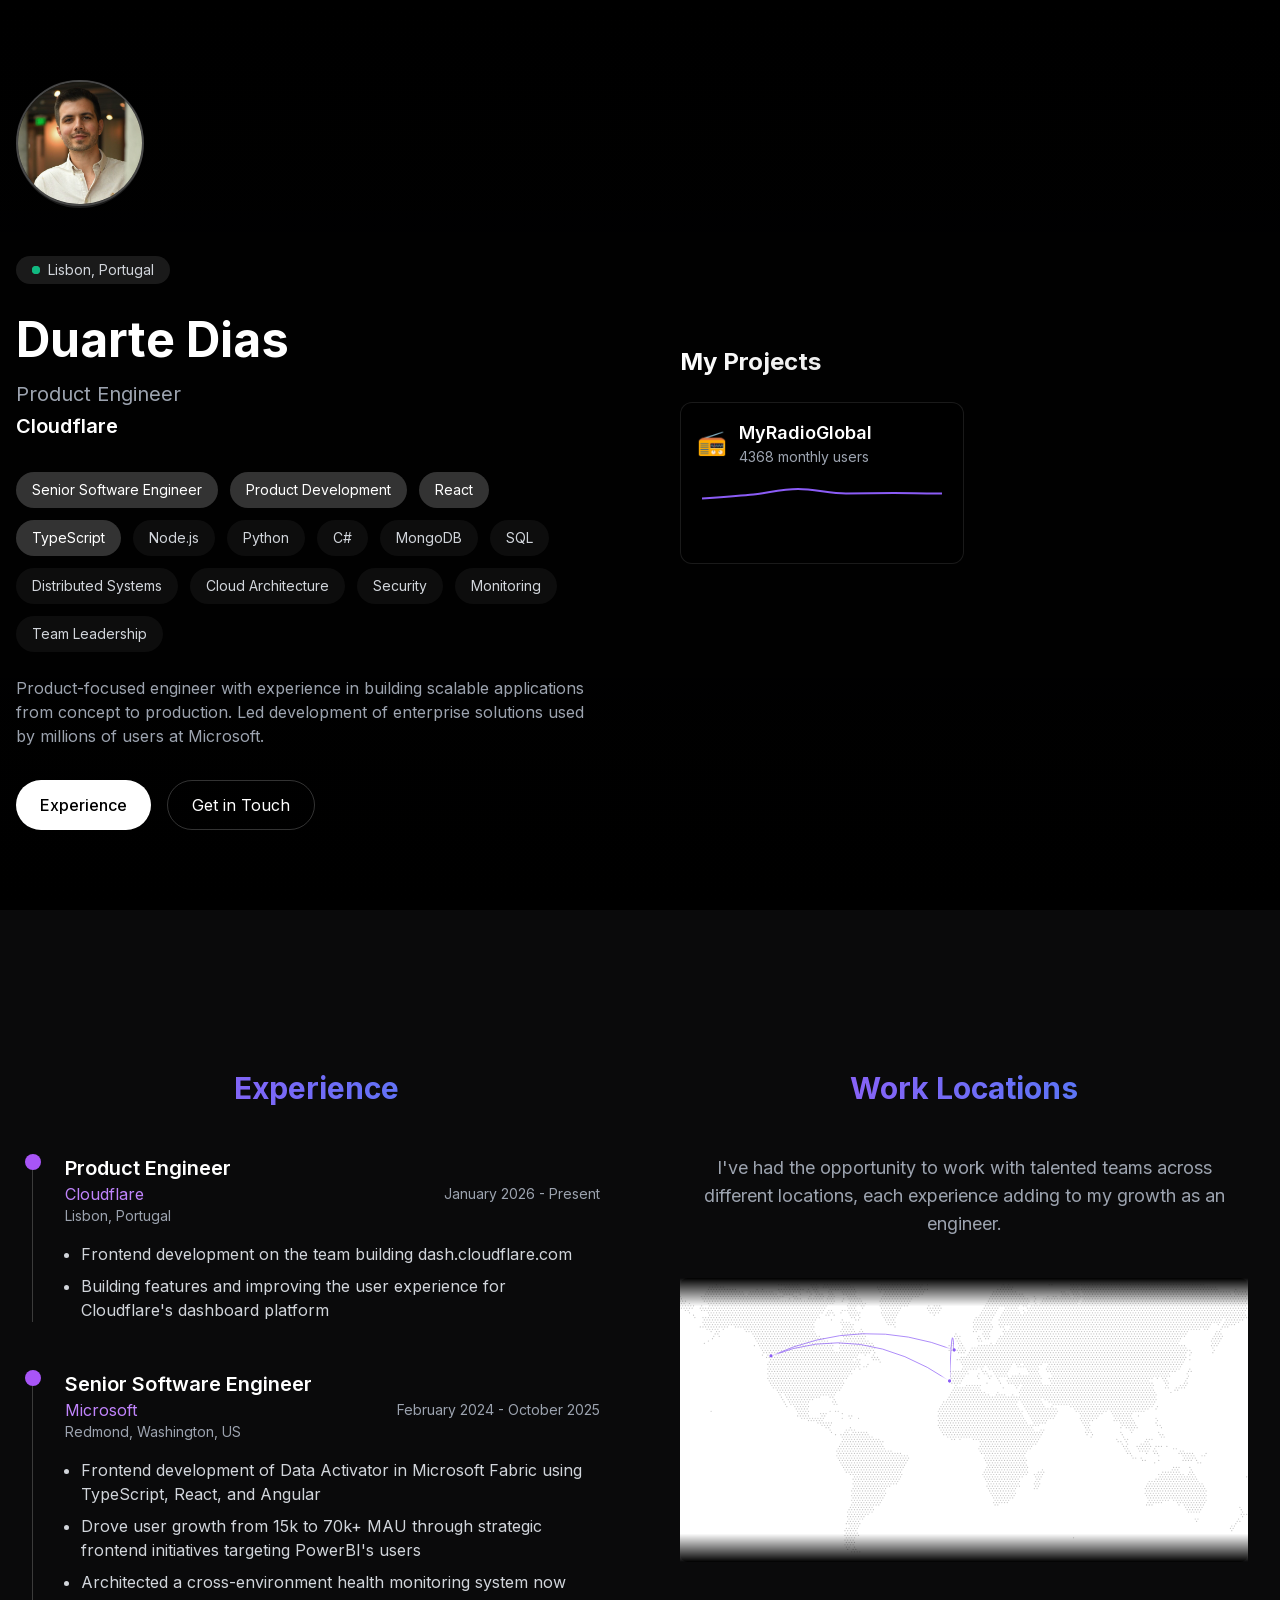
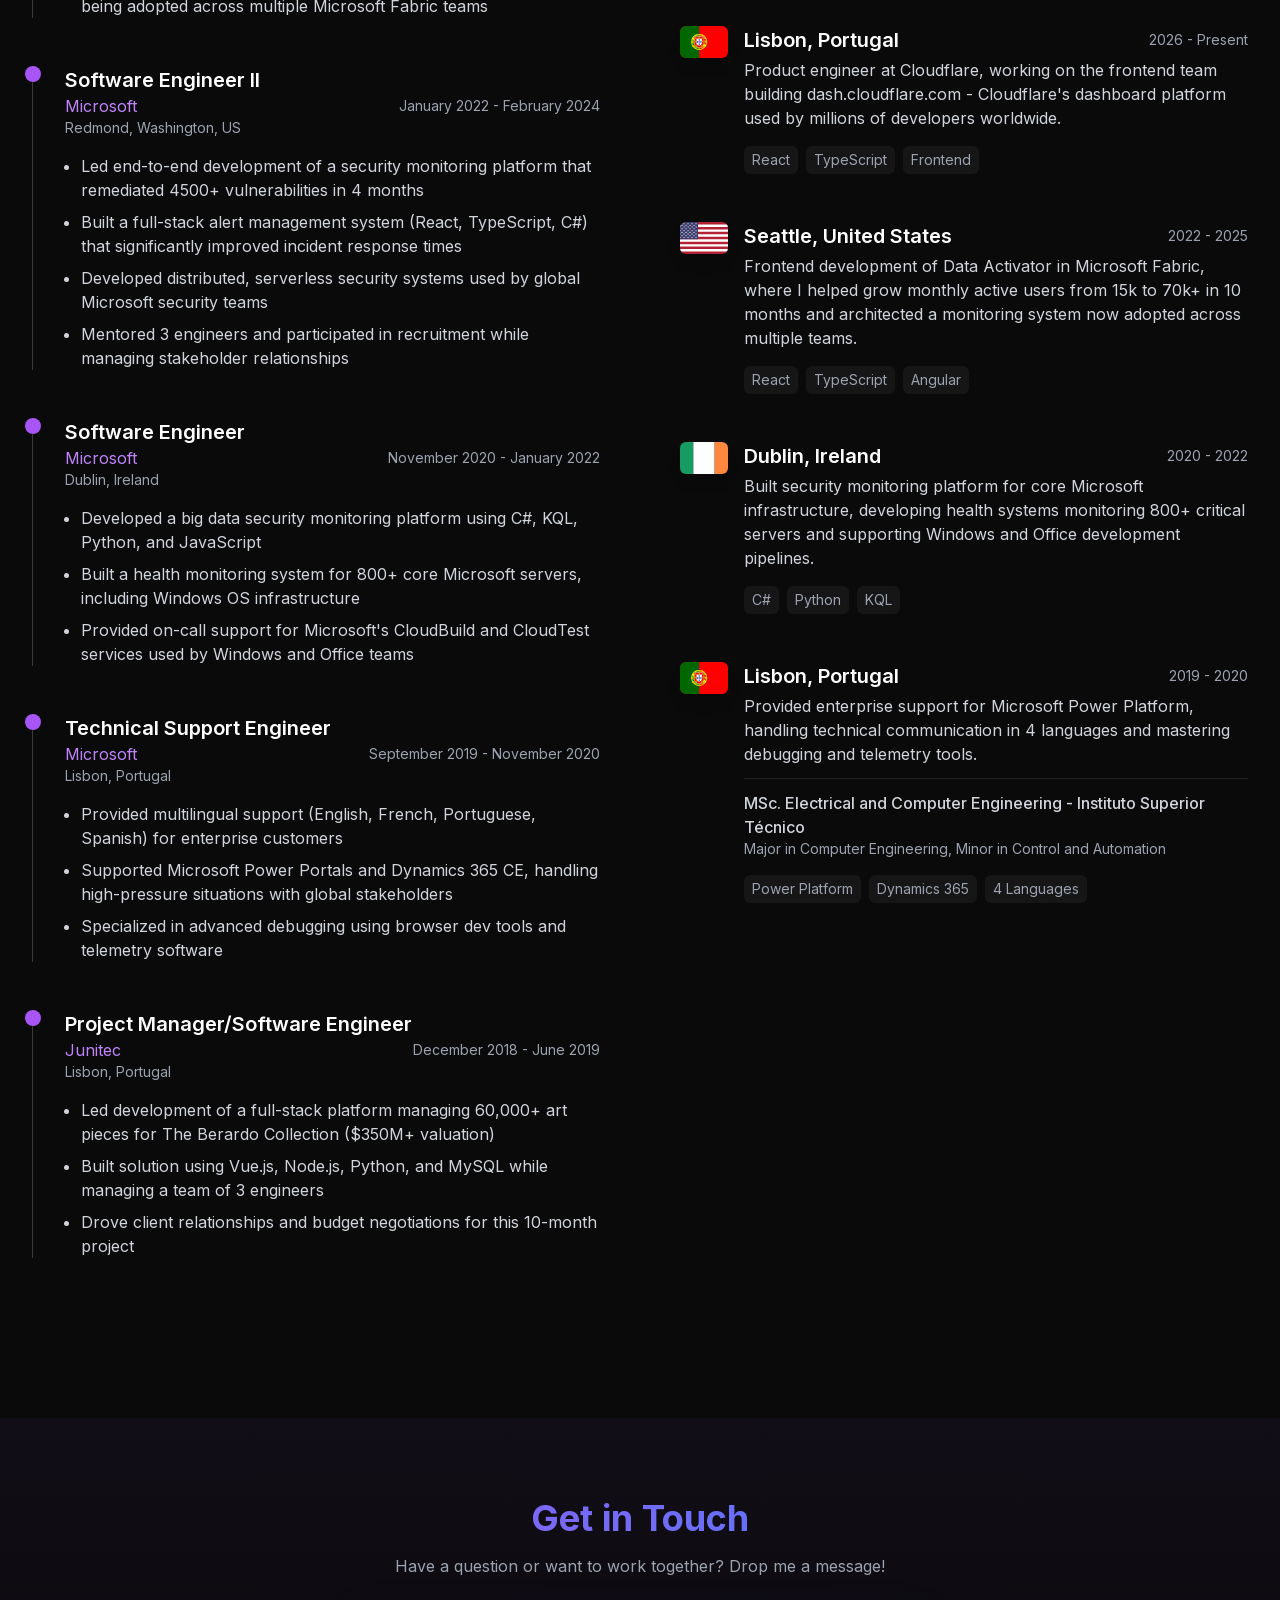
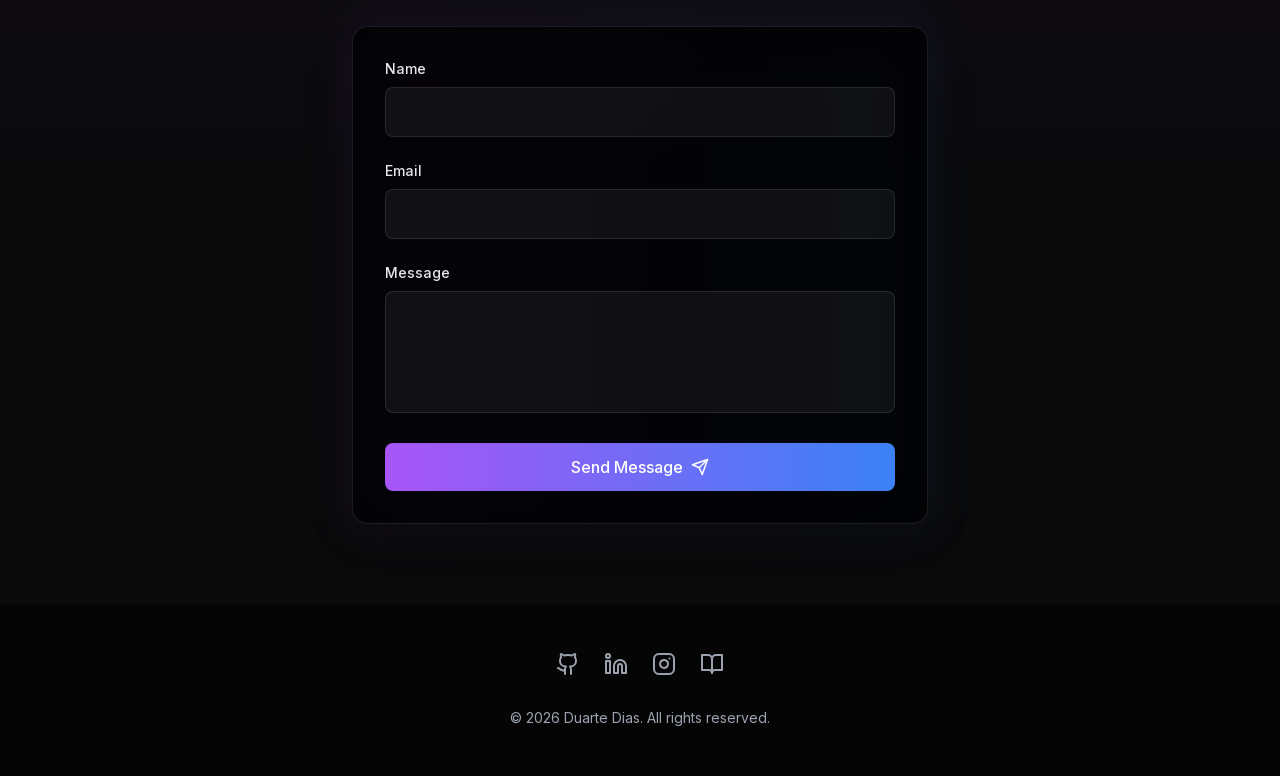
==== commit cc8e8d36: "Deploying to gh-pages from @ duartefdias/PersonalPortfolio@345d4e9991ab27cbbdb6e788213db27c64305ebe " ====
--- a/index.html
+++ b/index.html
@@ -1 +1 @@
-<!DOCTYPE html><html lang="en"><head><meta charSet="utf-8"/><meta name="viewport" content="width=device-width, initial-scale=1"/><link rel="preload" href="/_next/static/media/e4af272ccee01ff0-s.p.woff2" as="font" crossorigin="" type="font/woff2"/><link rel="stylesheet" href="/_next/static/css/12dfa2c99388abcf.css" crossorigin="" data-precedence="next"/><link rel="preload" as="script" fetchPriority="low" href="/_next/static/chunks/webpack-3d5b83037bb795e1.js" crossorigin=""/><script src="/_next/static/chunks/fd9d1056-ac8f9dd052df1fe4.js" async="" crossorigin=""></script><script src="/_next/static/chunks/69-71acbc064bd2b1ce.js" async="" crossorigin=""></script><script src="/_next/static/chunks/main-app-b9863d68cab79f20.js" async="" crossorigin=""></script><script src="/_next/static/chunks/7f4180eb-19f306a88def1006.js" async=""></script><script src="/_next/static/chunks/ddba8bc4-0ba3b21ccb255d56.js" async=""></script><script src="/_next/static/chunks/564-d253986bd37a2d8b.js" async=""></script><script src="/_next/static/chunks/app/page-f15cd93c03e8332c.js" async=""></script><script src="/_next/static/chunks/app/layout-424f9b46a10ce3fb.js" async=""></script><title>Duarte Dias | Full Stack Engineer</title><meta name="description" content="Experienced full-stack engineer specializing in scalable solutions. Currently building data &amp; security products at Microsoft using React, TypeScript, and cloud technologies. Previously led development of security monitoring platforms used by global teams."/><meta name="keywords" content="Full Stack Engineer,Software Engineer,Microsoft Engineer,React Developer,TypeScript Developer,Cloud Architecture,Security Engineering,Enterprise Software,Distributed Systems,Product Development"/><meta name="robots" content="index, follow"/><meta name="googlebot" content="index, follow, max-video-preview:-1, max-image-preview:large, max-snippet:-1"/><meta name="google-site-verification" content="your-google-verification-code"/><meta name="yandex-verification" content="your-yandex-verification-code"/><meta property="og:title" content="Duarte Dias | Full Stack Engineer"/><meta property="og:description" content="Building scalable enterprise solutions with modern technologies. Experience in security, monitoring, and data platforms."/><meta property="og:url" content="https://duartedias.dev"/><meta property="og:site_name" content="Duarte Dias Portfolio"/><meta property="og:locale" content="en_US"/><meta property="og:image" content="http://localhost:3000/og-image.jpeg"/><meta property="og:image:width" content="1168"/><meta property="og:image:height" content="630"/><meta property="og:image:alt" content="Duarte Dias - Full Stack Engineer"/><meta property="og:type" content="website"/><meta name="twitter:card" content="summary_large_image"/><meta name="twitter:title" content="Duarte Dias | Full Stack Engineer"/><meta name="twitter:description" content="Building scalable enterprise solutions with modern technologies. Experience in security, monitoring, and data platforms."/><meta name="twitter:image" content="http://localhost:3000/og-image.jpeg"/><link rel="icon" href="/favicon.ico" type="image/x-icon" sizes="16x16"/><meta name="next-size-adjust"/><script src="/_next/static/chunks/polyfills-c67a75d1b6f99dc8.js" crossorigin="" noModule=""></script></head><body class="__className_f367f3 bg-[#0A0A0B] text-white antialiased"><script>!function(){try{var d=document.documentElement,c=d.classList;c.remove('light','dark');var e=localStorage.getItem('theme');if(e){c.add(e|| '')}else{c.add('dark');}if(e==='light'||e==='dark'||!e)d.style.colorScheme=e||'dark'}catch(t){}}();</script><div class="fixed top-0 left-0 z-[-1] pointer-events-none"><canvas id="fluid" class="w-screen h-screen"></canvas></div><main class="min-h-screen"><div style="opacity:0"><section class="relative min-h-screen flex items-center justify-center overflow-hidden py-20"><div class="absolute inset-0 w-full h-full z-[-2]"><div class="absolute inset-0 bg-grid-white/[0.02] bg-[length:50px_50px] animate-[fade-in_2s_ease-in-out]"></div><div class="absolute inset-0 bg-gradient-to-b from-black via-black/90 to-black"></div></div><div class="relative z-[1] max-w-7xl mx-auto px-4 w-full"><div class="flex flex-col lg:flex-row gap-12 lg:gap-20 items-center"><div class="flex-1 text-center lg:text-left" style="opacity:0;transform:translateX(-20px)"><div class="mb-8 lg:mb-12" style="opacity:0;transform:scale(0.95)"><div class="relative w-32 h-32 mx-auto lg:mx-0"><div class="absolute inset-0 rounded-full bg-white/10"></div><img alt="Duarte Dias" loading="lazy" width="128" height="128" decoding="async" data-nimg="1" class="relative rounded-full object-cover border-2 border-white/20" style="color:transparent" src="/profilePicture.png"/></div></div><div class="inline-flex items-center gap-2 bg-white/10 backdrop-blur-sm px-4 py-1 rounded-full mb-8" style="opacity:0;transform:translateY(-20px)"><span class="relative flex h-2 w-2"><span class="animate-ping absolute inline-flex h-full w-full rounded-full bg-emerald-400 opacity-75"></span><span class="relative inline-flex rounded-full h-2 w-2 bg-emerald-500"></span></span><span class="text-sm text-gray-300">Lisbon, Portugal</span></div><div class="space-y-4 mb-8" style="opacity:0"><h1 class="text-4xl lg:text-5xl font-bold text-white">Duarte Dias</h1><div class="space-y-1"><h2 class="text-xl text-gray-400">Product Engineer</h2><p class="text-xl"><span class="text-white font-semibold">Cloudflare</span></p></div></div><div class="flex flex-wrap lg:justify-start justify-center gap-3 mb-6" style="opacity:0;transform:translateY(20px)"><span class="px-4 py-2 rounded-full text-sm transition-colors bg-white/20 text-white hover:bg-white/30" style="opacity:0;transform:scale(0.9)">Senior Software Engineer</span><span class="px-4 py-2 rounded-full text-sm transition-colors bg-white/20 text-white hover:bg-white/30" style="opacity:0;transform:scale(0.9)">Product Development</span><span class="px-4 py-2 rounded-full text-sm transition-colors bg-white/20 text-white hover:bg-white/30" style="opacity:0;transform:scale(0.9)">React</span><span class="px-4 py-2 rounded-full text-sm transition-colors bg-white/20 text-white hover:bg-white/30" style="opacity:0;transform:scale(0.9)">TypeScript</span><span class="px-4 py-2 rounded-full text-sm transition-colors bg-white/5 text-gray-300 hover:bg-white/10" style="opacity:0;transform:scale(0.9)">Node.js</span><span class="px-4 py-2 rounded-full text-sm transition-colors bg-white/5 text-gray-300 hover:bg-white/10" style="opacity:0;transform:scale(0.9)">Python</span><span class="px-4 py-2 rounded-full text-sm transition-colors bg-white/5 text-gray-300 hover:bg-white/10" style="opacity:0;transform:scale(0.9)">C#</span><span class="px-4 py-2 rounded-full text-sm transition-colors bg-white/5 text-gray-300 hover:bg-white/10" style="opacity:0;transform:scale(0.9)">MongoDB</span><span class="px-4 py-2 rounded-full text-sm transition-colors bg-white/5 text-gray-300 hover:bg-white/10" style="opacity:0;transform:scale(0.9)">SQL</span><span class="px-4 py-2 rounded-full text-sm transition-colors bg-white/5 text-gray-300 hover:bg-white/10" style="opacity:0;transform:scale(0.9)">Distributed Systems</span><span class="px-4 py-2 rounded-full text-sm transition-colors bg-white/5 text-gray-300 hover:bg-white/10" style="opacity:0;transform:scale(0.9)">Cloud Architecture</span><span class="px-4 py-2 rounded-full text-sm transition-colors bg-white/5 text-gray-300 hover:bg-white/10" style="opacity:0;transform:scale(0.9)">Security</span><span class="px-4 py-2 rounded-full text-sm transition-colors bg-white/5 text-gray-300 hover:bg-white/10" style="opacity:0;transform:scale(0.9)">Monitoring</span><span class="px-4 py-2 rounded-full text-sm transition-colors bg-white/5 text-gray-300 hover:bg-white/10" style="opacity:0;transform:scale(0.9)">Team Leadership</span></div><p class="text-gray-400 mb-8 lg:text-left text-center" style="opacity:0">Product-focused engineer with experience in building scalable applications from concept to production. Led development of enterprise solutions used by millions of users at Microsoft.</p><div class="flex lg:justify-start justify-center gap-4" style="opacity:0;transform:translateY(20px)"><button class="group relative px-6 py-3 rounded-full bg-white text-black font-medium hover:bg-white/90 transition-colors">Experience<div class="absolute -right-6 top-1/2 -translate-y-1/2 opacity-0 group-hover:opacity-100 transition-opacity"><svg xmlns="http://www.w3.org/2000/svg" width="16" height="16" viewBox="0 0 24 24" fill="none" stroke="currentColor" stroke-width="2" stroke-linecap="round" stroke-linejoin="round" class="lucide lucide-arrow-down text-black"><path d="M12 5v14"></path><path d="m19 12-7 7-7-7"></path></svg></div></button><button class="px-6 py-3 rounded-full border border-white/20 text-white hover:bg-white/10 transition-colors">Get in Touch</button></div></div><div class="flex-1 w-full" style="opacity:0;transform:translateX(20px)"><div><h2 class="text-2xl font-bold mb-6 text-center lg:text-left bg-clip-text text-transparent bg-gradient-to-r from-white to-white/70" style="opacity:0">My Projects</h2><div class="grid grid-cols-1 sm:grid-cols-2 gap-4"><div class="bg-black/40 backdrop-blur-xl rounded-xl overflow-hidden border border-white/10"><div class="p-4"><div class="flex items-center justify-between"><div class="flex items-center gap-3"><div class="w-8 h-8 bg-white/10 rounded-md animate-pulse"></div><div><div class="h-5 w-32 bg-white/10 rounded-md animate-pulse mb-1"></div><div class="h-4 w-24 bg-white/10 rounded-md animate-pulse"></div></div></div><div class="w-5 h-5 bg-white/10 rounded-md animate-pulse"></div></div></div><div class="px-4 pb-4 h-[80px]"><div class="w-full h-full bg-white/5 rounded-md animate-pulse"></div></div></div><div class="bg-black/40 backdrop-blur-xl rounded-xl overflow-hidden border border-white/10"><div class="p-4"><div class="flex items-center justify-between"><div class="flex items-center gap-3"><div class="w-8 h-8 bg-white/10 rounded-md animate-pulse"></div><div><div class="h-5 w-32 bg-white/10 rounded-md animate-pulse mb-1"></div><div class="h-4 w-24 bg-white/10 rounded-md animate-pulse"></div></div></div><div class="w-5 h-5 bg-white/10 rounded-md animate-pulse"></div></div></div><div class="px-4 pb-4 h-[80px]"><div class="w-full h-full bg-white/5 rounded-md animate-pulse"></div></div></div></div></div></div></div></div></section><div class="max-w-7xl mx-auto px-4 py-20"><div class="flex flex-col lg:flex-row gap-12"><div class="flex-1"><section id="experience" class="py-20 px-4"><div class="max-w-4xl mx-auto" style="opacity:0"><h2 class="text-3xl font-bold mb-12 text-center bg-clip-text text-transparent bg-gradient-to-r from-purple-500 to-blue-500">Experience</h2><div class="space-y-12"><div class="relative pl-8 border-l border-white/20" style="opacity:0;transform:translateX(-20px)"><div class="absolute w-4 h-4 bg-purple-500 rounded-full -left-2 top-0"></div><h3 class="text-xl font-semibold">Product Engineer</h3><div class="flex justify-between items-center"><p class="text-purple-400">Cloudflare</p><p class="text-sm text-gray-400">January 2026 - Present</p></div><p class="text-sm text-gray-400 mb-4">Lisbon, Portugal</p><ul class="list-disc space-y-2 pl-4 text-gray-300"><li style="opacity:0;transform:translateX(-10px)">Frontend development on the team building dash.cloudflare.com</li><li style="opacity:0;transform:translateX(-10px)">Building features and improving the user experience for Cloudflare&#x27;s dashboard platform</li></ul></div><div class="relative pl-8 border-l border-white/20" style="opacity:0;transform:translateX(-20px)"><div class="absolute w-4 h-4 bg-purple-500 rounded-full -left-2 top-0"></div><h3 class="text-xl font-semibold">Senior Software Engineer</h3><div class="flex justify-between items-center"><p class="text-purple-400">Microsoft</p><p class="text-sm text-gray-400">February 2024 - October 2025</p></div><p class="text-sm text-gray-400 mb-4">Redmond, Washington, US</p><ul class="list-disc space-y-2 pl-4 text-gray-300"><li style="opacity:0;transform:translateX(-10px)">Frontend development of Data Activator in Microsoft Fabric using TypeScript, React, and Angular</li><li style="opacity:0;transform:translateX(-10px)">Drove user growth from 15k to 70k+ MAU through strategic frontend initiatives targeting PowerBI&#x27;s users</li><li style="opacity:0;transform:translateX(-10px)">Architected a cross-environment health monitoring system now being adopted across multiple Microsoft Fabric teams</li></ul></div><div class="relative pl-8 border-l border-white/20" style="opacity:0;transform:translateX(-20px)"><div class="absolute w-4 h-4 bg-purple-500 rounded-full -left-2 top-0"></div><h3 class="text-xl font-semibold">Software Engineer II</h3><div class="flex justify-between items-center"><p class="text-purple-400">Microsoft</p><p class="text-sm text-gray-400">January 2022 - February 2024</p></div><p class="text-sm text-gray-400 mb-4">Redmond, Washington, US</p><ul class="list-disc space-y-2 pl-4 text-gray-300"><li style="opacity:0;transform:translateX(-10px)">Led end-to-end development of a security monitoring platform that remediated 4500+ vulnerabilities in 4 months</li><li style="opacity:0;transform:translateX(-10px)">Built a full-stack alert management system (React, TypeScript, C#) that significantly improved incident response times</li><li style="opacity:0;transform:translateX(-10px)">Developed distributed, serverless security systems used by global Microsoft security teams</li><li style="opacity:0;transform:translateX(-10px)">Mentored 3 engineers and participated in recruitment while managing stakeholder relationships</li></ul></div><div class="relative pl-8 border-l border-white/20" style="opacity:0;transform:translateX(-20px)"><div class="absolute w-4 h-4 bg-purple-500 rounded-full -left-2 top-0"></div><h3 class="text-xl font-semibold">Software Engineer</h3><div class="flex justify-between items-center"><p class="text-purple-400">Microsoft</p><p class="text-sm text-gray-400">November 2020 - January 2022</p></div><p class="text-sm text-gray-400 mb-4">Dublin, Ireland</p><ul class="list-disc space-y-2 pl-4 text-gray-300"><li style="opacity:0;transform:translateX(-10px)">Developed a big data security monitoring platform using C#, KQL, Python, and JavaScript</li><li style="opacity:0;transform:translateX(-10px)">Built a health monitoring system for 800+ core Microsoft servers, including Windows OS infrastructure</li><li style="opacity:0;transform:translateX(-10px)">Provided on-call support for Microsoft&#x27;s CloudBuild and CloudTest services used by Windows and Office teams</li></ul></div><div class="relative pl-8 border-l border-white/20" style="opacity:0;transform:translateX(-20px)"><div class="absolute w-4 h-4 bg-purple-500 rounded-full -left-2 top-0"></div><h3 class="text-xl font-semibold">Technical Support Engineer</h3><div class="flex justify-between items-center"><p class="text-purple-400">Microsoft</p><p class="text-sm text-gray-400">September 2019 - November 2020</p></div><p class="text-sm text-gray-400 mb-4">Lisbon, Portugal</p><ul class="list-disc space-y-2 pl-4 text-gray-300"><li style="opacity:0;transform:translateX(-10px)">Provided multilingual support (English, French, Portuguese, Spanish) for enterprise customers</li><li style="opacity:0;transform:translateX(-10px)">Supported Microsoft Power Portals and Dynamics 365 CE, handling high-pressure situations with global stakeholders</li><li style="opacity:0;transform:translateX(-10px)">Specialized in advanced debugging using browser dev tools and telemetry software</li></ul></div><div class="relative pl-8 border-l border-white/20" style="opacity:0;transform:translateX(-20px)"><div class="absolute w-4 h-4 bg-purple-500 rounded-full -left-2 top-0"></div><h3 class="text-xl font-semibold">Project Manager/Software Engineer</h3><div class="flex justify-between items-center"><p class="text-purple-400">Junitec</p><p class="text-sm text-gray-400">December 2018 - June 2019</p></div><p class="text-sm text-gray-400 mb-4">Lisbon, Portugal</p><ul class="list-disc space-y-2 pl-4 text-gray-300"><li style="opacity:0;transform:translateX(-10px)">Led development of a full-stack platform managing 60,000+ art pieces for The Berardo Collection ($350M+ valuation)</li><li style="opacity:0;transform:translateX(-10px)">Built solution using Vue.js, Node.js, Python, and MySQL while managing a team of 3 engineers</li><li style="opacity:0;transform:translateX(-10px)">Drove client relationships and budget negotiations for this 10-month project</li></ul></div></div></div></section></div><div class="flex-1"><section class="py-20 px-4"><div class="max-w-6xl mx-auto text-center" style="opacity:0"><h2 class="text-3xl font-bold mb-12 bg-clip-text text-transparent bg-gradient-to-r from-purple-500 to-blue-500">Work Locations</h2><div class="space-y-6 mb-10"><p class="text-lg text-gray-400 max-w-3xl mx-auto">I&#x27;ve had the opportunity to work with talented teams across different locations, each experience adding to my growth as an engineer.</p></div><div class="mb-16"><div class="w-full aspect-[2/1] dark:bg-black bg-white rounded-lg  relative font-sans"><img alt="world map" draggable="false" width="1056" height="495" decoding="async" data-nimg="1" class="h-full w-full [mask-image:linear-gradient(to_bottom,transparent,white_10%,white_90%,transparent)] pointer-events-none select-none" style="color:transparent" src="data:image/svg+xml;utf8,%3Csvg%20viewBox%3D%220%200%20210%20100%22%20xmlns%3D%22http%3A%2F%2Fwww.w3.org%2F2000%2Fsvg%22%20style%3D%22background-color%3A%20white%22%3E%0A%20%20%20%20%20%20%20%20%3Ccircle%20cx%3D%2213.5%22%20cy%3D%220%22%20r%3D%220.22%22%20fill%3D%22%2300000040%22%20%2F%3E%0A%3Ccircle%20cx%3D%2236.5%22%20cy%3D%220%22%20r%3D%220.22%22%20fill%3D%22%2300000040%22%20%2F%3E%0A%3Ccircle%20cx%3D%2237.5%22%20cy%3D%220%22%20r%3D%220.22%22%20fill%3D%22%2300000040%22%20%2F%3E%0A%3Ccircle%20cx%3D%2238.5%22%20cy%3D%220%22%20r%3D%220.22%22%20fill%3D%22%2300000040%22%20%2F%3E%0A%3Ccircle%20cx%3D%2239.5%22%20cy%3D%220%22%20r%3D%220.22%22%20fill%3D%22%2300000040%22%20%2F%3E%0A%3Ccircle%20cx%3D%2240.5%22%20cy%3D%220%22%20r%3D%220.22%22%20fill%3D%22%2300000040%22%20%2F%3E%0A%3Ccircle%20cx%3D%2241.5%22%20cy%3D%220%22%20r%3D%220.22%22%20fill%3D%22%2300000040%22%20%2F%3E%0A%3Ccircle%20cx%3D%2242.5%22%20cy%3D%220%22%20r%3D%220.22%22%20fill%3D%22%2300000040%22%20%2F%3E%0A%3Ccircle%20cx%3D%2243.5%22%20cy%3D%220%22%20r%3D%220.22%22%20fill%3D%22%2300000040%22%20%2F%3E%0A%3Ccircle%20cx%3D%2248.5%22%20cy%3D%220%22%20r%3D%220.22%22%20fill%3D%22%2300000040%22%20%2F%3E%0A%3Ccircle%20cx%3D%2249.5%22%20cy%3D%220%22%20r%3D%220.22%22%20fill%3D%22%2300000040%22%20%2F%3E%0A%3Ccircle%20cx%3D%2250.5%22%20cy%3D%220%22%20r%3D%220.22%22%20fill%3D%22%2300000040%22%20%2F%3E%0A%3Ccircle%20cx%3D%2253.5%22%20cy%3D%220%22%20r%3D%220.22%22%20fill%3D%22%2300000040%22%20%2F%3E%0A%3Ccircle%20cx%3D%2254.5%22%20cy%3D%220%22%20r%3D%220.22%22%20fill%3D%22%2300000040%22%20%2F%3E%0A%3Ccircle%20cx%3D%2255.5%22%20cy%3D%220%22%20r%3D%220.22%22%20fill%3D%22%2300000040%22%20%2F%3E%0A%3Ccircle%20cx%3D%2256.5%22%20cy%3D%220%22%20r%3D%220.22%22%20fill%3D%22%2300000040%22%20%2F%3E%0A%3Ccircle%20cx%3D%2257.5%22%20cy%3D%220%22%20r%3D%220.22%22%20fill%3D%22%2300000040%22%20%2F%3E%0A%3Ccircle%20cx%3D%2258.5%22%20cy%3D%220%22%20r%3D%220.22%22%20fill%3D%22%2300000040%22%20%2F%3E%0A%3Ccircle%20cx%3D%2259.5%22%20cy%3D%220%22%20r%3D%220.22%22%20fill%3D%22%2300000040%22%20%2F%3E%0A%3Ccircle%20cx%3D%2260.5%22%20cy%3D%220%22%20r%3D%220.22%22%20fill%3D%22%2300000040%22%20%2F%3E%0A%3Ccircle%20cx%3D%2261.5%22%20cy%3D%220%22%20r%3D%220.22%22%20fill%3D%22%2300000040%22%20%2F%3E%0A%3Ccircle%20cx%3D%2262.5%22%20cy%3D%220%22%20r%3D%220.22%22%20fill%3D%22%2300000040%22%20%2F%3E%0A%3Ccircle%20cx%3D%2274.5%22%20cy%3D%220%22%20r%3D%220.22%22%20fill%3D%22%2300000040%22%20%2F%3E%0A%3Ccircle%20cx%3D%2275.5%22%20cy%3D%220%22%20r%3D%220.22%22%20fill%3D%22%2300000040%22%20%2F%3E%0A%3Ccircle%20cx%3D%2276.5%22%20cy%3D%220%22%20r%3D%220.22%22%20fill%3D%22%2300000040%22%20%2F%3E%0A%3Ccircle%20cx%3D%2277.5%22%20cy%3D%220%22%20r%3D%220.22%22%20fill%3D%22%2300000040%22%20%2F%3E%0A%3Ccircle%20cx%3D%2278.5%22%20cy%3D%220%22%20r%3D%220.22%22%20fill%3D%22%2300000040%22%20%2F%3E%0A%3Ccircle%20cx%3D%2279.5%22%20cy%3D%220%22%20r%3D%220.22%22%20fill%3D%22%2300000040%22%20%2F%3E%0A%3Ccircle%20cx%3D%2280.5%22%20cy%3D%220%22%20r%3D%220.22%22%20fill%3D%22%2300000040%22%20%2F%3E%0A%3Ccircle%20cx%3D%2281.5%22%20cy%3D%220%22%20r%3D%220.22%22%20fill%3D%22%2300000040%22%20%2F%3E%0A%3Ccircle%20cx%3D%2282.5%22%20cy%3D%220%22%20r%3D%220.22%22%20fill%3D%22%2300000040%22%20%2F%3E%0A%3Ccircle%20cx%3D%2283.5%22%20cy%3D%220%22%20r%3D%220.22%22%20fill%3D%22%2300000040%22%20%2F%3E%0A%3Ccircle%20cx%3D%2284.5%22%20cy%3D%220%22%20r%3D%220.22%22%20fill%3D%22%2300000040%22%20%2F%3E%0A%3Ccircle%20cx%3D%2285.5%22%20cy%3D%220%22%20r%3D%220.22%22%20fill%3D%22%2300000040%22%20%2F%3E%0A%3Ccircle%20cx%3D%2286.5%22%20cy%3D%220%22%20r%3D%220.22%22%20fill%3D%22%2300000040%22%20%2F%3E%0A%3Ccircle%20cx%3D%2287.5%22%20cy%3D%220%22%20r%3D%220.22%22%20fill%3D%22%2300000040%22%20%2F%3E%0A%3Ccircle%20cx%3D%2288.5%22%20cy%3D%220%22%20r%3D%220.22%22%20fill%3D%22%2300000040%22%20%2F%3E%0A%3Ccircle%20cx%3D%2289.5%22%20cy%3D%220%22%20r%3D%220.22%22%20fill%3D%22%2300000040%22%20%2F%3E%0A%3Ccircle%20cx%3D%2291.5%22%20cy%3D%220%22%20r%3D%220.22%22%20fill%3D%22%2300000040%22%20%2F%3E%0A%3Ccircle%20cx%3D%22119.5%22%20cy%3D%220%22%20r%3D%220.22%22%20fill%3D%22%2300000040%22%20%2F%3E%0A%3Ccircle%20cx%3D%22121.5%22%20cy%3D%220%22%20r%3D%220.22%22%20fill%3D%22%2300000040%22%20%2F%3E%0A%3Ccircle%20cx%3D%22136.5%22%20cy%3D%220%22%20r%3D%220.22%22%20fill%3D%22%2300000040%22%20%2F%3E%0A%3Ccircle%20cx%3D%22137.5%22%20cy%3D%220%22%20r%3D%220.22%22%20fill%3D%22%2300000040%22%20%2F%3E%0A%3Ccircle%20cx%3D%22144.5%22%20cy%3D%220%22%20r%3D%220.22%22%20fill%3D%22%2300000040%22%20%2F%3E%0A%3Ccircle%20cx%3D%22145.5%22%20cy%3D%220%22%20r%3D%220.22%22%20fill%3D%22%2300000040%22%20%2F%3E%0A%3Ccircle%20cx%3D%22146.5%22%20cy%3D%220%22%20r%3D%220.22%22%20fill%3D%22%2300000040%22%20%2F%3E%0A%3Ccircle%20cx%3D%22147.5%22%20cy%3D%220%22%20r%3D%220.22%22%20fill%3D%22%2300000040%22%20%2F%3E%0A%3Ccircle%20cx%3D%22148.5%22%20cy%3D%220%22%20r%3D%220.22%22%20fill%3D%22%2300000040%22%20%2F%3E%0A%3Ccircle%20cx%3D%22149.5%22%20cy%3D%220%22%20r%3D%220.22%22%20fill%3D%22%2300000040%22%20%2F%3E%0A%3Ccircle%20cx%3D%22150.5%22%20cy%3D%220%22%20r%3D%220.22%22%20fill%3D%22%2300000040%22%20%2F%3E%0A%3Ccircle%20cx%3D%22151.5%22%20cy%3D%220%22%20r%3D%220.22%22%20fill%3D%22%2300000040%22%20%2F%3E%0A%3Ccircle%20cx%3D%22152.5%22%20cy%3D%220%22%20r%3D%220.22%22%20fill%3D%22%2300000040%22%20%2F%3E%0A%3Ccircle%20cx%3D%22153.5%22%20cy%3D%220%22%20r%3D%220.22%22%20fill%3D%22%2300000040%22%20%2F%3E%0A%3Ccircle%20cx%3D%22154.5%22%20cy%3D%220%22%20r%3D%220.22%22%20fill%3D%22%2300000040%22%20%2F%3E%0A%3Ccircle%20cx%3D%22155.5%22%20cy%3D%220%22%20r%3D%220.22%22%20fill%3D%22%2300000040%22%20%2F%3E%0A%3Ccircle%20cx%3D%22156.5%22%20cy%3D%220%22%20r%3D%220.22%22%20fill%3D%22%2300000040%22%20%2F%3E%0A%3Ccircle%20cx%3D%22157.5%22%20cy%3D%220%22%20r%3D%220.22%22%20fill%3D%22%2300000040%22%20%2F%3E%0A%3Ccircle%20cx%3D%22158.5%22%20cy%3D%220%22%20r%3D%220.22%22%20fill%3D%22%2300000040%22%20%2F%3E%0A%3Ccircle%20cx%3D%22159.5%22%20cy%3D%220%22%20r%3D%220.22%22%20fill%3D%22%2300000040%22%20%2F%3E%0A%3Ccircle%20cx%3D%22160.5%22%20cy%3D%220%22%20r%3D%220.22%22%20fill%3D%22%2300000040%22%20%2F%3E%0A%3Ccircle%20cx%3D%22161.5%22%20cy%3D%220%22%20r%3D%220.22%22%20fill%3D%22%2300000040%22%20%2F%3E%0A%3Ccircle%20cx%3D%22162.5%22%20cy%3D%220%22%20r%3D%220.22%22%20fill%3D%22%2300000040%22%20%2F%3E%0A%3Ccircle%20cx%3D%22163.5%22%20cy%3D%220%22%20r%3D%220.22%22%20fill%3D%22%2300000040%22%20%2F%3E%0A%3Ccircle%20cx%3D%22164.5%22%20cy%3D%220%22%20r%3D%220.22%22%20fill%3D%22%2300000040%22%20%2F%3E%0A%3Ccircle%20cx%3D%22165.5%22%20cy%3D%220%22%20r%3D%220.22%22%20fill%3D%22%2300000040%22%20%2F%3E%0A%3Ccircle%20cx%3D%22166.5%22%20cy%3D%220%22%20r%3D%220.22%22%20fill%3D%22%2300000040%22%20%2F%3E%0A%3Ccircle%20cx%3D%22167.5%22%20cy%3D%220%22%20r%3D%220.22%22%20fill%3D%22%2300000040%22%20%2F%3E%0A%3Ccircle%20cx%3D%22168.5%22%20cy%3D%220%22%20r%3D%220.22%22%20fill%3D%22%2300000040%22%20%2F%3E%0A%3Ccircle%20cx%3D%22169.5%22%20cy%3D%220%22%20r%3D%220.22%22%20fill%3D%22%2300000040%22%20%2F%3E%0A%3Ccircle%20cx%3D%22170.5%22%20cy%3D%220%22%20r%3D%220.22%22%20fill%3D%22%2300000040%22%20%2F%3E%0A%3Ccircle%20cx%3D%22171.5%22%20cy%3D%220%22%20r%3D%220.22%22%20fill%3D%22%2300000040%22%20%2F%3E%0A%3Ccircle%20cx%3D%22172.5%22%20cy%3D%220%22%20r%3D%220.22%22%20fill%3D%22%2300000040%22%20%2F%3E%0A%3Ccircle%20cx%3D%22173.5%22%20cy%3D%220%22%20r%3D%220.22%22%20fill%3D%22%2300000040%22%20%2F%3E%0A%3Ccircle%20cx%3D%22174.5%22%20cy%3D%220%22%20r%3D%220.22%22%20fill%3D%22%2300000040%22%20%2F%3E%0A%3Ccircle%20cx%3D%22175.5%22%20cy%3D%220%22%20r%3D%220.22%22%20fill%3D%22%2300000040%22%20%2F%3E%0A%3Ccircle%20cx%3D%22176.5%22%20cy%3D%220%22%20r%3D%220.22%22%20fill%3D%22%2300000040%22%20%2F%3E%0A%3Ccircle%20cx%3D%22177.5%22%20cy%3D%220%22%20r%3D%220.22%22%20fill%3D%22%2300000040%22%20%2F%3E%0A%3Ccircle%20cx%3D%22178.5%22%20cy%3D%220%22%20r%3D%220.22%22%20fill%3D%22%2300000040%22%20%2F%3E%0A%3Ccircle%20cx%3D%22179.5%22%20cy%3D%220%22%20r%3D%220.22%22%20fill%3D%22%2300000040%22%20%2F%3E%0A%3Ccircle%20cx%3D%22180.5%22%20cy%3D%220%22%20r%3D%220.22%22%20fill%3D%22%2300000040%22%20%2F%3E%0A%3Ccircle%20cx%3D%22181.5%22%20cy%3D%220%22%20r%3D%220.22%22%20fill%3D%22%2300000040%22%20%2F%3E%0A%3Ccircle%20cx%3D%22182.5%22%20cy%3D%220%22%20r%3D%220.22%22%20fill%3D%22%2300000040%22%20%2F%3E%0A%3Ccircle%20cx%3D%22183.5%22%20cy%3D%220%22%20r%3D%220.22%22%20fill%3D%22%2300000040%22%20%2F%3E%0A%3Ccircle%20cx%3D%22184.5%22%20cy%3D%220%22%20r%3D%220.22%22%20fill%3D%22%2300000040%22%20%2F%3E%0A%3Ccircle%20cx%3D%22185.5%22%20cy%3D%220%22%20r%3D%220.22%22%20fill%3D%22%2300000040%22%20%2F%3E%0A%3Ccircle%20cx%3D%22186.5%22%20cy%3D%220%22%20r%3D%220.22%22%20fill%3D%22%2300000040%22%20%2F%3E%0A%3Ccircle%20cx%3D%22187.5%22%20cy%3D%220%22%20r%3D%220.22%22%20fill%3D%22%2300000040%22%20%2F%3E%0A%3Ccircle%20cx%3D%22188.5%22%20cy%3D%220%22%20r%3D%220.22%22%20fill%3D%22%2300000040%22%20%2F%3E%0A%3Ccircle%20cx%3D%22189.5%22%20cy%3D%220%22%20r%3D%220.22%22%20fill%3D%22%2300000040%22%20%2F%3E%0A%3Ccircle%20cx%3D%22190.5%22%20cy%3D%220%22%20r%3D%220.22%22%20fill%3D%22%2300000040%22%20%2F%3E%0A%3Ccircle%20cx%3D%22191.5%22%20cy%3D%220%22%20r%3D%220.22%22%20fill%3D%22%2300000040%22%20%2F%3E%0A%3Ccircle%20cx%3D%22192.5%22%20cy%3D%220%22%20r%3D%220.22%22%20fill%3D%22%2300000040%22%20%2F%3E%0A%3Ccircle%20cx%3D%22193.5%22%20cy%3D%220%22%20r%3D%220.22%22%20fill%3D%22%2300000040%22%20%2F%3E%0A%3Ccircle%20cx%3D%2211%22%20cy%3D%220.8660254037844386%22%20r%3D%220.22%22%20fill%3D%22%2300000040%22%20%2F%3E%0A%3Ccircle%20cx%3D%2212%22%20cy%3D%220.8660254037844386%22%20r%3D%220.22%22%20fill%3D%22%2300000040%22%20%2F%3E%0A%3Ccircle%20cx%3D%2213%22%20cy%3D%220.8660254037844386%22%20r%3D%220.22%22%20fill%3D%22%2300000040%22%20%2F%3E%0A%3Ccircle%20cx%3D%2214%22%20cy%3D%220.8660254037844386%22%20r%3D%220.22%22%20fill%3D%22%2300000040%22%20%2F%3E%0A%3Ccircle%20cx%3D%2215%22%20cy%3D%220.8660254037844386%22%20r%3D%220.22%22%20fill%3D%22%2300000040%22%20%2F%3E%0A%3Ccircle%20cx%3D%2216%22%20cy%3D%220.8660254037844386%22%20r%3D%220.22%22%20fill%3D%22%2300000040%22%20%2F%3E%0A%3Ccircle%20cx%3D%2239%22%20cy%3D%220.8660254037844386%22%20r%3D%220.22%22%20fill%3D%22%2300000040%22%20%2F%3E%0A%3Ccircle%20cx%3D%2240%22%20cy%3D%220.8660254037844386%22%20r%3D%220.22%22%20fill%3D%22%2300000040%22%20%2F%3E%0A%3Ccircle%20cx%3D%2241%22%20cy%3D%220.8660254037844386%22%20r%3D%220.22%22%20fill%3D%22%2300000040%22%20%2F%3E%0A%3Ccircle%20cx%3D%2242%22%20cy%3D%220.8660254037844386%22%20r%3D%220.22%22%20fill%3D%22%2300000040%22%20%2F%3E%0A%3Ccircle%20cx%3D%2243%22%20cy%3D%220.8660254037844386%22%20r%3D%220.22%22%20fill%3D%22%2300000040%22%20%2F%3E%0A%3Ccircle%20cx%3D%2244%22%20cy%3D%220.8660254037844386%22%20r%3D%220.22%22%20fill%3D%22%2300000040%22%20%2F%3E%0A%3Ccircle%20cx%3D%2249%22%20cy%3D%220.8660254037844386%22%20r%3D%220.22%22%20fill%3D%22%2300000040%22%20%2F%3E%0A%3Ccircle%20cx%3D%2250%22%20cy%3D%220.8660254037844386%22%20r%3D%220.22%22%20fill%3D%22%2300000040%22%20%2F%3E%0A%3Ccircle%20cx%3D%2251%22%20cy%3D%220.8660254037844386%22%20r%3D%220.22%22%20fill%3D%22%2300000040%22%20%2F%3E%0A%3Ccircle%20cx%3D%2253%22%20cy%3D%220.8660254037844386%22%20r%3D%220.22%22%20fill%3D%22%2300000040%22%20%2F%3E%0A%3Ccircle%20cx%3D%2254%22%20cy%3D%220.8660254037844386%22%20r%3D%220.22%22%20fill%3D%22%2300000040%22%20%2F%3E%0A%3Ccircle%20cx%3D%2255%22%20cy%3D%220.8660254037844386%22%20r%3D%220.22%22%20fill%3D%22%2300000040%22%20%2F%3E%0A%3Ccircle%20cx%3D%2256%22%20cy%3D%220.8660254037844386%22%20r%3D%220.22%22%20fill%3D%22%2300000040%22%20%2F%3E%0A%3Ccircle%20cx%3D%2257%22%20cy%3D%220.8660254037844386%22%20r%3D%220.22%22%20fill%3D%22%2300000040%22%20%2F%3E%0A%3Ccircle%20cx%3D%2258%22%20cy%3D%220.8660254037844386%22%20r%3D%220.22%22%20fill%3D%22%2300000040%22%20%2F%3E%0A%3Ccircle%20cx%3D%2259%22%20cy%3D%220.8660254037844386%22%20r%3D%220.22%22%20fill%3D%22%2300000040%22%20%2F%3E%0A%3Ccircle%20cx%3D%2260%22%20cy%3D%220.8660254037844386%22%20r%3D%220.22%22%20fill%3D%22%2300000040%22%20%2F%3E%0A%3Ccircle%20cx%3D%2261%22%20cy%3D%220.8660254037844386%22%20r%3D%220.22%22%20fill%3D%22%2300000040%22%20%2F%3E%0A%3Ccircle%20cx%3D%2262%22%20cy%3D%220.8660254037844386%22%20r%3D%220.22%22%20fill%3D%22%2300000040%22%20%2F%3E%0A%3Ccircle%20cx%3D%2263%22%20cy%3D%220.8660254037844386%22%20r%3D%220.22%22%20fill%3D%22%2300000040%22%20%2F%3E%0A%3Ccircle%20cx%3D%2264%22%20cy%3D%220.8660254037844386%22%20r%3D%220.22%22%20fill%3D%22%2300000040%22%20%2F%3E%0A%3Ccircle%20cx%3D%2273%22%20cy%3D%220.8660254037844386%22%20r%3D%220.22%22%20fill%3D%22%2300000040%22%20%2F%3E%0A%3Ccircle%20cx%3D%2274%22%20cy%3D%220.8660254037844386%22%20r%3D%220.22%22%20fill%3D%22%2300000040%22%20%2F%3E%0A%3Ccircle%20cx%3D%2275%22%20cy%3D%220.8660254037844386%22%20r%3D%220.22%22%20fill%3D%22%2300000040%22%20%2F%3E%0A%3Ccircle%20cx%3D%2276%22%20cy%3D%220.8660254037844386%22%20r%3D%220.22%22%20fill%3D%22%2300000040%22%20%2F%3E%0A%3Ccircle%20cx%3D%2277%22%20cy%3D%220.8660254037844386%22%20r%3D%220.22%22%20fill%3D%22%2300000040%22%20%2F%3E%0A%3Ccircle%20cx%3D%2278%22%20cy%3D%220.8660254037844386%22%20r%3D%220.22%22%20fill%3D%22%2300000040%22%20%2F%3E%0A%3Ccircle%20cx%3D%2279%22%20cy%3D%220.8660254037844386%22%20r%3D%220.22%22%20fill%3D%22%2300000040%22%20%2F%3E%0A%3Ccircle%20cx%3D%2280%22%20cy%3D%220.8660254037844386%22%20r%3D%220.22%22%20fill%3D%22%2300000040%22%20%2F%3E%0A%3Ccircle%20cx%3D%2281%22%20cy%3D%220.8660254037844386%22%20r%3D%220.22%22%20fill%3D%22%2300000040%22%20%2F%3E%0A%3Ccircle%20cx%3D%2282%22%20cy%3D%220.8660254037844386%22%20r%3D%220.22%22%20fill%3D%22%2300000040%22%20%2F%3E%0A%3Ccircle%20cx%3D%2283%22%20cy%3D%220.8660254037844386%22%20r%3D%220.22%22%20fill%3D%22%2300000040%22%20%2F%3E%0A%3Ccircle%20cx%3D%2284%22%20cy%3D%220.8660254037844386%22%20r%3D%220.22%22%20fill%3D%22%2300000040%22%20%2F%3E%0A%3Ccircle%20cx%3D%2285%22%20cy%3D%220.8660254037844386%22%20r%3D%220.22%22%20fill%3D%22%2300000040%22%20%2F%3E%0A%3Ccircle%20cx%3D%2286%22%20cy%3D%220.8660254037844386%22%20r%3D%220.22%22%20fill%3D%22%2300000040%22%20%2F%3E%0A%3Ccircle%20cx%3D%2287%22%20cy%3D%220.8660254037844386%22%20r%3D%220.22%22%20fill%3D%22%2300000040%22%20%2F%3E%0A%3Ccircle%20cx%3D%2288%22%20cy%3D%220.8660254037844386%22%20r%3D%220.22%22%20fill%3D%22%2300000040%22%20%2F%3E%0A%3Ccircle%20cx%3D%2289%22%20cy%3D%220.8660254037844386%22%20r%3D%220.22%22%20fill%3D%22%2300000040%22%20%2F%3E%0A%3Ccircle%20cx%3D%22119%22%20cy%3D%220.8660254037844386%22%20r%3D%220.22%22%20fill%3D%22%2300000040%22%20%2F%3E%0A%3Ccircle%20cx%3D%22120%22%20cy%3D%220.8660254037844386%22%20r%3D%220.22%22%20fill%3D%22%2300000040%22%20%2F%3E%0A%3Ccircle%20cx%3D%22121%22%20cy%3D%220.8660254037844386%22%20r%3D%220.22%22%20fill%3D%22%2300000040%22%20%2F%3E%0A%3Ccircle%20cx%3D%22122%22%20cy%3D%220.8660254037844386%22%20r%3D%220.22%22%20fill%3D%22%2300000040%22%20%2F%3E%0A%3Ccircle%20cx%3D%22123%22%20cy%3D%220.8660254037844386%22%20r%3D%220.22%22%20fill%3D%22%2300000040%22%20%2F%3E%0A%3Ccircle%20cx%3D%22145%22%20cy%3D%220.8660254037844386%22%20r%3D%220.22%22%20fill%3D%22%2300000040%22%20%2F%3E%0A%3Ccircle%20cx%3D%22146%22%20cy%3D%220.8660254037844386%22%20r%3D%220.22%22%20fill%3D%22%2300000040%22%20%2F%3E%0A%3Ccircle%20cx%3D%22147%22%20cy%3D%220.8660254037844386%22%20r%3D%220.22%22%20fill%3D%22%2300000040%22%20%2F%3E%0A%3Ccircle%20cx%3D%22149%22%20cy%3D%220.8660254037844386%22%20r%3D%220.22%22%20fill%3D%22%2300000040%22%20%2F%3E%0A%3Ccircle%20cx%3D%22150%22%20cy%3D%220.8660254037844386%22%20r%3D%220.22%22%20fill%3D%22%2300000040%22%20%2F%3E%0A%3Ccircle%20cx%3D%22151%22%20cy%3D%220.8660254037844386%22%20r%3D%220.22%22%20fill%3D%22%2300000040%22%20%2F%3E%0A%3Ccircle%20cx%3D%22152%22%20cy%3D%220.8660254037844386%22%20r%3D%220.22%22%20fill%3D%22%2300000040%22%20%2F%3E%0A%3Ccircle%20cx%3D%22153%22%20cy%3D%220.8660254037844386%22%20r%3D%220.22%22%20fill%3D%22%2300000040%22%20%2F%3E%0A%3Ccircle%20cx%3D%22154%22%20cy%3D%220.8660254037844386%22%20r%3D%220.22%22%20fill%3D%22%2300000040%22%20%2F%3E%0A%3Ccircle%20cx%3D%22155%22%20cy%3D%220.8660254037844386%22%20r%3D%220.22%22%20fill%3D%22%2300000040%22%20%2F%3E%0A%3Ccircle%20cx%3D%22156%22%20cy%3D%220.8660254037844386%22%20r%3D%220.22%22%20fill%3D%22%2300000040%22%20%2F%3E%0A%3Ccircle%20cx%3D%22157%22%20cy%3D%220.8660254037844386%22%20r%3D%220.22%22%20fill%3D%22%2300000040%22%20%2F%3E%0A%3Ccircle%20cx%3D%22158%22%20cy%3D%220.8660254037844386%22%20r%3D%220.22%22%20fill%3D%22%2300000040%22%20%2F%3E%0A%3Ccircle%20cx%3D%22159%22%20cy%3D%220.8660254037844386%22%20r%3D%220.22%22%20fill%3D%22%2300000040%22%20%2F%3E%0A%3Ccircle%20cx%3D%22160%22%20cy%3D%220.8660254037844386%22%20r%3D%220.22%22%20fill%3D%22%2300000040%22%20%2F%3E%0A%3Ccircle%20cx%3D%22161%22%20cy%3D%220.8660254037844386%22%20r%3D%220.22%22%20fill%3D%22%2300000040%22%20%2F%3E%0A%3Ccircle%20cx%3D%22162%22%20cy%3D%220.8660254037844386%22%20r%3D%220.22%22%20fill%3D%22%2300000040%22%20%2F%3E%0A%3Ccircle%20cx%3D%22163%22%20cy%3D%220.8660254037844386%22%20r%3D%220.22%22%20fill%3D%22%2300000040%22%20%2F%3E%0A%3Ccircle%20cx%3D%22164%22%20cy%3D%220.8660254037844386%22%20r%3D%220.22%22%20fill%3D%22%2300000040%22%20%2F%3E%0A%3Ccircle%20cx%3D%22165%22%20cy%3D%220.8660254037844386%22%20r%3D%220.22%22%20fill%3D%22%2300000040%22%20%2F%3E%0A%3Ccircle%20cx%3D%22166%22%20cy%3D%220.8660254037844386%22%20r%3D%220.22%22%20fill%3D%22%2300000040%22%20%2F%3E%0A%3Ccircle%20cx%3D%22167%22%20cy%3D%220.8660254037844386%22%20r%3D%220.22%22%20fill%3D%22%2300000040%22%20%2F%3E%0A%3Ccircle%20cx%3D%22168%22%20cy%3D%220.8660254037844386%22%20r%3D%220.22%22%20fill%3D%22%2300000040%22%20%2F%3E%0A%3Ccircle%20cx%3D%22169%22%20cy%3D%220.8660254037844386%22%20r%3D%220.22%22%20fill%3D%22%2300000040%22%20%2F%3E%0A%3Ccircle%20cx%3D%22170%22%20cy%3D%220.8660254037844386%22%20r%3D%220.22%22%20fill%3D%22%2300000040%22%20%2F%3E%0A%3Ccircle%20cx%3D%22171%22%20cy%3D%220.8660254037844386%22%20r%3D%220.22%22%20fill%3D%22%2300000040%22%20%2F%3E%0A%3Ccircle%20cx%3D%22172%22%20cy%3D%220.8660254037844386%22%20r%3D%220.22%22%20fill%3D%22%2300000040%22%20%2F%3E%0A%3Ccircle%20cx%3D%22173%22%20cy%3D%220.8660254037844386%22%20r%3D%220.22%22%20fill%3D%22%2300000040%22%20%2F%3E%0A%3Ccircle%20cx%3D%22174%22%20cy%3D%220.8660254037844386%22%20r%3D%220.22%22%20fill%3D%22%2300000040%22%20%2F%3E%0A%3Ccircle%20cx%3D%22175%22%20cy%3D%220.8660254037844386%22%20r%3D%220.22%22%20fill%3D%22%2300000040%22%20%2F%3E%0A%3Ccircle%20cx%3D%22176%22%20cy%3D%220.8660254037844386%22%20r%3D%220.22%22%20fill%3D%22%2300000040%22%20%2F%3E%0A%3Ccircle%20cx%3D%22177%22%20cy%3D%220.8660254037844386%22%20r%3D%220.22%22%20fill%3D%22%2300000040%22%20%2F%3E%0A%3Ccircle%20cx%3D%22178%22%20cy%3D%220.8660254037844386%22%20r%3D%220.22%22%20fill%3D%22%2300000040%22%20%2F%3E%0A%3Ccircle%20cx%3D%22179%22%20cy%3D%220.8660254037844386%22%20r%3D%220.22%22%20fill%3D%22%2300000040%22%20%2F%3E%0A%3Ccircle%20cx%3D%22180%22%20cy%3D%220.8660254037844386%22%20r%3D%220.22%22%20fill%3D%22%2300000040%22%20%2F%3E%0A%3Ccircle%20cx%3D%22181%22%20cy%3D%220.8660254037844386%22%20r%3D%220.22%22%20fill%3D%22%2300000040%22%20%2F%3E%0A%3Ccircle%20cx%3D%22182%22%20cy%3D%220.8660254037844386%22%20r%3D%220.22%22%20fill%3D%22%2300000040%22%20%2F%3E%0A%3Ccircle%20cx%3D%22183%22%20cy%3D%220.8660254037844386%22%20r%3D%220.22%22%20fill%3D%22%2300000040%22%20%2F%3E%0A%3Ccircle%20cx%3D%22184%22%20cy%3D%220.8660254037844386%22%20r%3D%220.22%22%20fill%3D%22%2300000040%22%20%2F%3E%0A%3Ccircle%20cx%3D%22185%22%20cy%3D%220.8660254037844386%22%20r%3D%220.22%22%20fill%3D%22%2300000040%22%20%2F%3E%0A%3Ccircle%20cx%3D%22186%22%20cy%3D%220.8660254037844386%22%20r%3D%220.22%22%20fill%3D%22%2300000040%22%20%2F%3E%0A%3Ccircle%20cx%3D%22187%22%20cy%3D%220.8660254037844386%22%20r%3D%220.22%22%20fill%3D%22%2300000040%22%20%2F%3E%0A%3Ccircle%20cx%3D%22188%22%20cy%3D%220.8660254037844386%22%20r%3D%220.22%22%20fill%3D%22%2300000040%22%20%2F%3E%0A%3Ccircle%20cx%3D%22189%22%20cy%3D%220.8660254037844386%22%20r%3D%220.22%22%20fill%3D%22%2300000040%22%20%2F%3E%0A%3Ccircle%20cx%3D%22190%22%20cy%3D%220.8660254037844386%22%20r%3D%220.22%22%20fill%3D%22%2300000040%22%20%2F%3E%0A%3Ccircle%20cx%3D%22191%22%20cy%3D%220.8660254037844386%22%20r%3D%220.22%22%20fill%3D%22%2300000040%22%20%2F%3E%0A%3Ccircle%20cx%3D%22192%22%20cy%3D%220.8660254037844386%22%20r%3D%220.22%22%20fill%3D%22%2300000040%22%20%2F%3E%0A%3Ccircle%20cx%3D%22193%22%20cy%3D%220.8660254037844386%22%20r%3D%220.22%22%20fill%3D%22%2300000040%22%20%2F%3E%0A%3Ccircle%20cx%3D%22194%22%20cy%3D%220.8660254037844386%22%20r%3D%220.22%22%20fill%3D%22%2300000040%22%20%2F%3E%0A%3Ccircle%20cx%3D%22195%22%20cy%3D%220.8660254037844386%22%20r%3D%220.22%22%20fill%3D%22%2300000040%22%20%2F%3E%0A%3Ccircle%20cx%3D%22196%22%20cy%3D%220.8660254037844386%22%20r%3D%220.22%22%20fill%3D%22%2300000040%22%20%2F%3E%0A%3Ccircle%20cx%3D%22197%22%20cy%3D%220.8660254037844386%22%20r%3D%220.22%22%20fill%3D%22%2300000040%22%20%2F%3E%0A%3Ccircle%20cx%3D%22198%22%20cy%3D%220.8660254037844386%22%20r%3D%220.22%22%20fill%3D%22%2300000040%22%20%2F%3E%0A%3Ccircle%20cx%3D%2210.5%22%20cy%3D%221.7320508075688772%22%20r%3D%220.22%22%20fill%3D%22%2300000040%22%20%2F%3E%0A%3Ccircle%20cx%3D%2211.5%22%20cy%3D%221.7320508075688772%22%20r%3D%220.22%22%20fill%3D%22%2300000040%22%20%2F%3E%0A%3Ccircle%20cx%3D%2212.5%22%20cy%3D%221.7320508075688772%22%20r%3D%220.22%22%20fill%3D%22%2300000040%22%20%2F%3E%0A%3Ccircle%20cx%3D%2213.5%22%20cy%3D%221.7320508075688772%22%20r%3D%220.22%22%20fill%3D%22%2300000040%22%20%2F%3E%0A%3Ccircle%20cx%3D%2214.5%22%20cy%3D%221.7320508075688772%22%20r%3D%220.22%22%20fill%3D%22%2300000040%22%20%2F%3E%0A%3Ccircle%20cx%3D%2215.5%22%20cy%3D%221.7320508075688772%22%20r%3D%220.22%22%20fill%3D%22%2300000040%22%20%2F%3E%0A%3Ccircle%20cx%3D%2216.5%22%20cy%3D%221.7320508075688772%22%20r%3D%220.22%22%20fill%3D%22%2300000040%22%20%2F%3E%0A%3Ccircle%20cx%3D%2217.5%22%20cy%3D%221.7320508075688772%22%20r%3D%220.22%22%20fill%3D%22%2300000040%22%20%2F%3E%0A%3Ccircle%20cx%3D%2218.5%22%20cy%3D%221.7320508075688772%22%20r%3D%220.22%22%20fill%3D%22%2300000040%22%20%2F%3E%0A%3Ccircle%20cx%3D%2219.5%22%20cy%3D%221.7320508075688772%22%20r%3D%220.22%22%20fill%3D%22%2300000040%22%20%2F%3E%0A%3Ccircle%20cx%3D%2220.5%22%20cy%3D%221.7320508075688772%22%20r%3D%220.22%22%20fill%3D%22%2300000040%22%20%2F%3E%0A%3Ccircle%20cx%3D%2228.5%22%20cy%3D%221.7320508075688772%22%20r%3D%220.22%22%20fill%3D%22%2300000040%22%20%2F%3E%0A%3Ccircle%20cx%3D%2230.5%22%20cy%3D%221.7320508075688772%22%20r%3D%220.22%22%20fill%3D%22%2300000040%22%20%2F%3E%0A%3Ccircle%20cx%3D%2236.5%22%20cy%3D%221.7320508075688772%22%20r%3D%220.22%22%20fill%3D%22%2300000040%22%20%2F%3E%0A%3Ccircle%20cx%3D%2237.5%22%20cy%3D%221.7320508075688772%22%20r%3D%220.22%22%20fill%3D%22%2300000040%22%20%2F%3E%0A%3Ccircle%20cx%3D%2238.5%22%20cy%3D%221.7320508075688772%22%20r%3D%220.22%22%20fill%3D%22%2300000040%22%20%2F%3E%0A%3Ccircle%20cx%3D%2239.5%22%20cy%3D%221.7320508075688772%22%20r%3D%220.22%22%20fill%3D%22%2300000040%22%20%2F%3E%0A%3Ccircle%20cx%3D%2240.5%22%20cy%3D%221.7320508075688772%22%20r%3D%220.22%22%20fill%3D%22%2300000040%22%20%2F%3E%0A%3Ccircle%20cx%3D%2241.5%22%20cy%3D%221.7320508075688772%22%20r%3D%220.22%22%20fill%3D%22%2300000040%22%20%2F%3E%0A%3Ccircle%20cx%3D%2242.5%22%20cy%3D%221.7320508075688772%22%20r%3D%220.22%22%20fill%3D%22%2300000040%22%20%2F%3E%0A%3Ccircle%20cx%3D%2243.5%22%20cy%3D%221.7320508075688772%22%20r%3D%220.22%22%20fill%3D%22%2300000040%22%20%2F%3E%0A%3Ccircle%20cx%3D%2244.5%22%20cy%3D%221.7320508075688772%22%20r%3D%220.22%22%20fill%3D%22%2300000040%22%20%2F%3E%0A%3Ccircle%20cx%3D%2245.5%22%20cy%3D%221.7320508075688772%22%20r%3D%220.22%22%20fill%3D%22%2300000040%22%20%2F%3E%0A%3Ccircle%20cx%3D%2247.5%22%20cy%3D%221.7320508075688772%22%20r%3D%220.22%22%20fill%3D%22%2300000040%22%20%2F%3E%0A%3Ccircle%20cx%3D%2249.5%22%20cy%3D%221.7320508075688772%22%20r%3D%220.22%22%20fill%3D%22%2300000040%22%20%2F%3E%0A%3Ccircle%20cx%3D%2250.5%22%20cy%3D%221.7320508075688772%22%20r%3D%220.22%22%20fill%3D%22%2300000040%22%20%2F%3E%0A%3Ccircle%20cx%3D%2255.5%22%20cy%3D%221.7320508075688772%22%20r%3D%220.22%22%20fill%3D%22%2300000040%22%20%2F%3E%0A%3Ccircle%20cx%3D%2256.5%22%20cy%3D%221.7320508075688772%22%20r%3D%220.22%22%20fill%3D%22%2300000040%22%20%2F%3E%0A%3Ccircle%20cx%3D%2257.5%22%20cy%3D%221.7320508075688772%22%20r%3D%220.22%22%20fill%3D%22%2300000040%22%20%2F%3E%0A%3Ccircle%20cx%3D%2258.5%22%20cy%3D%221.7320508075688772%22%20r%3D%220.22%22%20fill%3D%22%2300000040%22%20%2F%3E%0A%3Ccircle%20cx%3D%2259.5%22%20cy%3D%221.7320508075688772%22%20r%3D%220.22%22%20fill%3D%22%2300000040%22%20%2F%3E%0A%3Ccircle%20cx%3D%2260.5%22%20cy%3D%221.7320508075688772%22%20r%3D%220.22%22%20fill%3D%22%2300000040%22%20%2F%3E%0A%3Ccircle%20cx%3D%2261.5%22%20cy%3D%221.7320508075688772%22%20r%3D%220.22%22%20fill%3D%22%2300000040%22%20%2F%3E%0A%3Ccircle%20cx%3D%2262.5%22%20cy%3D%221.7320508075688772%22%20r%3D%220.22%22%20fill%3D%22%2300000040%22%20%2F%3E%0A%3Ccircle%20cx%3D%2263.5%22%20cy%3D%221.7320508075688772%22%20r%3D%220.22%22%20fill%3D%22%2300000040%22%20%2F%3E%0A%3Ccircle%20cx%3D%2264.5%22%20cy%3D%221.7320508075688772%22%20r%3D%220.22%22%20fill%3D%22%2300000040%22%20%2F%3E%0A%3Ccircle%20cx%3D%2273.5%22%20cy%3D%221.7320508075688772%22%20r%3D%220.22%22%20fill%3D%22%2300000040%22%20%2F%3E%0A%3Ccircle%20cx%3D%2274.5%22%20cy%3D%221.7320508075688772%22%20r%3D%220.22%22%20fill%3D%22%2300000040%22%20%2F%3E%0A%3Ccircle%20cx%3D%2275.5%22%20cy%3D%221.7320508075688772%22%20r%3D%220.22%22%20fill%3D%22%2300000040%22%20%2F%3E%0A%3Ccircle%20cx%3D%2276.5%22%20cy%3D%221.7320508075688772%22%20r%3D%220.22%22%20fill%3D%22%2300000040%22%20%2F%3E%0A%3Ccircle%20cx%3D%2277.5%22%20cy%3D%221.7320508075688772%22%20r%3D%220.22%22%20fill%3D%22%2300000040%22%20%2F%3E%0A%3Ccircle%20cx%3D%2278.5%22%20cy%3D%221.7320508075688772%22%20r%3D%220.22%22%20fill%3D%22%2300000040%22%20%2F%3E%0A%3Ccircle%20cx%3D%2279.5%22%20cy%3D%221.7320508075688772%22%20r%3D%220.22%22%20fill%3D%22%2300000040%22%20%2F%3E%0A%3Ccircle%20cx%3D%2280.5%22%20cy%3D%221.7320508075688772%22%20r%3D%220.22%22%20fill%3D%22%2300000040%22%20%2F%3E%0A%3Ccircle%20cx%3D%2281.5%22%20cy%3D%221.7320508075688772%22%20r%3D%220.22%22%20fill%3D%22%2300000040%22%20%2F%3E%0A%3Ccircle%20cx%3D%2282.5%22%20cy%3D%221.7320508075688772%22%20r%3D%220.22%22%20fill%3D%22%2300000040%22%20%2F%3E%0A%3Ccircle%20cx%3D%2283.5%22%20cy%3D%221.7320508075688772%22%20r%3D%220.22%22%20fill%3D%22%2300000040%22%20%2F%3E%0A%3Ccircle%20cx%3D%2284.5%22%20cy%3D%221.7320508075688772%22%20r%3D%220.22%22%20fill%3D%22%2300000040%22%20%2F%3E%0A%3Ccircle%20cx%3D%2285.5%22%20cy%3D%221.7320508075688772%22%20r%3D%220.22%22%20fill%3D%22%2300000040%22%20%2F%3E%0A%3Ccircle%20cx%3D%2286.5%22%20cy%3D%221.7320508075688772%22%20r%3D%220.22%22%20fill%3D%22%2300000040%22%20%2F%3E%0A%3Ccircle%20cx%3D%2287.5%22%20cy%3D%221.7320508075688772%22%20r%3D%220.22%22%20fill%3D%22%2300000040%22%20%2F%3E%0A%3Ccircle%20cx%3D%2288.5%22%20cy%3D%221.7320508075688772%22%20r%3D%220.22%22%20fill%3D%22%2300000040%22%20%2F%3E%0A%3Ccircle%20cx%3D%2289.5%22%20cy%3D%221.7320508075688772%22%20r%3D%220.22%22%20fill%3D%22%2300000040%22%20%2F%3E%0A%3Ccircle%20cx%3D%2290.5%22%20cy%3D%221.7320508075688772%22%20r%3D%220.22%22%20fill%3D%22%2300000040%22%20%2F%3E%0A%3Ccircle%20cx%3D%2291.5%22%20cy%3D%221.7320508075688772%22%20r%3D%220.22%22%20fill%3D%22%2300000040%22%20%2F%3E%0A%3Ccircle%20cx%3D%22117.5%22%20cy%3D%221.7320508075688772%22%20r%3D%220.22%22%20fill%3D%22%2300000040%22%20%2F%3E%0A%3Ccircle%20cx%3D%22118.5%22%20cy%3D%221.7320508075688772%22%20r%3D%220.22%22%20fill%3D%22%2300000040%22%20%2F%3E%0A%3Ccircle%20cx%3D%22119.5%22%20cy%3D%221.7320508075688772%22%20r%3D%220.22%22%20fill%3D%22%2300000040%22%20%2F%3E%0A%3Ccircle%20cx%3D%22120.5%22%20cy%3D%221.7320508075688772%22%20r%3D%220.22%22%20fill%3D%22%2300000040%22%20%2F%3E%0A%3Ccircle%20cx%3D%22121.5%22%20cy%3D%221.7320508075688772%22%20r%3D%220.22%22%20fill%3D%22%2300000040%22%20%2F%3E%0A%3Ccircle%20cx%3D%22122.5%22%20cy%3D%221.7320508075688772%22%20r%3D%220.22%22%20fill%3D%22%2300000040%22%20%2F%3E%0A%3Ccircle%20cx%3D%22144.5%22%20cy%3D%221.7320508075688772%22%20r%3D%220.22%22%20fill%3D%22%2300000040%22%20%2F%3E%0A%3Ccircle%20cx%3D%22145.5%22%20cy%3D%221.7320508075688772%22%20r%3D%220.22%22%20fill%3D%22%2300000040%22%20%2F%3E%0A%3Ccircle%20cx%3D%22146.5%22%20cy%3D%221.7320508075688772%22%20r%3D%220.22%22%20fill%3D%22%2300000040%22%20%2F%3E%0A%3Ccircle%20cx%3D%22147.5%22%20cy%3D%221.7320508075688772%22%20r%3D%220.22%22%20fill%3D%22%2300000040%22%20%2F%3E%0A%3Ccircle%20cx%3D%22148.5%22%20cy%3D%221.7320508075688772%22%20r%3D%220.22%22%20fill%3D%22%2300000040%22%20%2F%3E%0A%3Ccircle%20cx%3D%22149.5%22%20cy%3D%221.7320508075688772%22%20r%3D%220.22%22%20fill%3D%22%2300000040%22%20%2F%3E%0A%3Ccircle%20cx%3D%22150.5%22%20cy%3D%221.7320508075688772%22%20r%3D%220.22%22%20fill%3D%22%2300000040%22%20%2F%3E%0A%3Ccircle%20cx%3D%22151.5%22%20cy%3D%221.7320508075688772%22%20r%3D%220.22%22%20fill%3D%22%2300000040%22%20%2F%3E%0A%3Ccircle%20cx%3D%22152.5%22%20cy%3D%221.7320508075688772%22%20r%3D%220.22%22%20fill%3D%22%2300000040%22%20%2F%3E%0A%3Ccircle%20cx%3D%22153.5%22%20cy%3D%221.7320508075688772%22%20r%3D%220.22%22%20fill%3D%22%2300000040%22%20%2F%3E%0A%3Ccircle%20cx%3D%22154.5%22%20cy%3D%221.7320508075688772%22%20r%3D%220.22%22%20fill%3D%22%2300000040%22%20%2F%3E%0A%3Ccircle%20cx%3D%22155.5%22%20cy%3D%221.7320508075688772%22%20r%3D%220.22%22%20fill%3D%22%2300000040%22%20%2F%3E%0A%3Ccircle%20cx%3D%22156.5%22%20cy%3D%221.7320508075688772%22%20r%3D%220.22%22%20fill%3D%22%2300000040%22%20%2F%3E%0A%3Ccircle%20cx%3D%22157.5%22%20cy%3D%221.7320508075688772%22%20r%3D%220.22%22%20fill%3D%22%2300000040%22%20%2F%3E%0A%3Ccircle%20cx%3D%22158.5%22%20cy%3D%221.7320508075688772%22%20r%3D%220.22%22%20fill%3D%22%2300000040%22%20%2F%3E%0A%3Ccircle%20cx%3D%22159.5%22%20cy%3D%221.7320508075688772%22%20r%3D%220.22%22%20fill%3D%22%2300000040%22%20%2F%3E%0A%3Ccircle%20cx%3D%22160.5%22%20cy%3D%221.7320508075688772%22%20r%3D%220.22%22%20fill%3D%22%2300000040%22%20%2F%3E%0A%3Ccircle%20cx%3D%22161.5%22%20cy%3D%221.7320508075688772%22%20r%3D%220.22%22%20fill%3D%22%2300000040%22%20%2F%3E%0A%3Ccircle%20cx%3D%22162.5%22%20cy%3D%221.7320508075688772%22%20r%3D%220.22%22%20fill%3D%22%2300000040%22%20%2F%3E%0A%3Ccircle%20cx%3D%22163.5%22%20cy%3D%221.7320508075688772%22%20r%3D%220.22%22%20fill%3D%22%2300000040%22%20%2F%3E%0A%3Ccircle%20cx%3D%22164.5%22%20cy%3D%221.7320508075688772%22%20r%3D%220.22%22%20fill%3D%22%2300000040%22%20%2F%3E%0A%3Ccircle%20cx%3D%22165.5%22%20cy%3D%221.7320508075688772%22%20r%3D%220.22%22%20fill%3D%22%2300000040%22%20%2F%3E%0A%3Ccircle%20cx%3D%22166.5%22%20cy%3D%221.7320508075688772%22%20r%3D%220.22%22%20fill%3D%22%2300000040%22%20%2F%3E%0A%3Ccircle%20cx%3D%22167.5%22%20cy%3D%221.7320508075688772%22%20r%3D%220.22%22%20fill%3D%22%2300000040%22%20%2F%3E%0A%3Ccircle%20cx%3D%22168.5%22%20cy%3D%221.7320508075688772%22%20r%3D%220.22%22%20fill%3D%22%2300000040%22%20%2F%3E%0A%3Ccircle%20cx%3D%22169.5%22%20cy%3D%221.7320508075688772%22%20r%3D%220.22%22%20fill%3D%22%2300000040%22%20%2F%3E%0A%3Ccircle%20cx%3D%22170.5%22%20cy%3D%221.7320508075688772%22%20r%3D%220.22%22%20fill%3D%22%2300000040%22%20%2F%3E%0A%3Ccircle%20cx%3D%22171.5%22%20cy%3D%221.7320508075688772%22%20r%3D%220.22%22%20fill%3D%22%2300000040%22%20%2F%3E%0A%3Ccircle%20cx%3D%22172.5%22%20cy%3D%221.7320508075688772%22%20r%3D%220.22%22%20fill%3D%22%2300000040%22%20%2F%3E%0A%3Ccircle%20cx%3D%22173.5%22%20cy%3D%221.7320508075688772%22%20r%3D%220.22%22%20fill%3D%22%2300000040%22%20%2F%3E%0A%3Ccircle%20cx%3D%22174.5%22%20cy%3D%221.7320508075688772%22%20r%3D%220.22%22%20fill%3D%22%2300000040%22%20%2F%3E%0A%3Ccircle%20cx%3D%22175.5%22%20cy%3D%221.7320508075688772%22%20r%3D%220.22%22%20fill%3D%22%2300000040%22%20%2F%3E%0A%3Ccircle%20cx%3D%22176.5%22%20cy%3D%221.7320508075688772%22%20r%3D%220.22%22%20fill%3D%22%2300000040%22%20%2F%3E%0A%3Ccircle%20cx%3D%22177.5%22%20cy%3D%221.7320508075688772%22%20r%3D%220.22%22%20fill%3D%22%2300000040%22%20%2F%3E%0A%3Ccircle%20cx%3D%22178.5%22%20cy%3D%221.7320508075688772%22%20r%3D%220.22%22%20fill%3D%22%2300000040%22%20%2F%3E%0A%3Ccircle%20cx%3D%22179.5%22%20cy%3D%221.7320508075688772%22%20r%3D%220.22%22%20fill%3D%22%2300000040%22%20%2F%3E%0A%3Ccircle%20cx%3D%22180.5%22%20cy%3D%221.7320508075688772%22%20r%3D%220.22%22%20fill%3D%22%2300000040%22%20%2F%3E%0A%3Ccircle%20cx%3D%22181.5%22%20cy%3D%221.7320508075688772%22%20r%3D%220.22%22%20fill%3D%22%2300000040%22%20%2F%3E%0A%3Ccircle%20cx%3D%22182.5%22%20cy%3D%221.7320508075688772%22%20r%3D%220.22%22%20fill%3D%22%2300000040%22%20%2F%3E%0A%3Ccircle%20cx%3D%22183.5%22%20cy%3D%221.7320508075688772%22%20r%3D%220.22%22%20fill%3D%22%2300000040%22%20%2F%3E%0A%3Ccircle%20cx%3D%22184.5%22%20cy%3D%221.7320508075688772%22%20r%3D%220.22%22%20fill%3D%22%2300000040%22%20%2F%3E%0A%3Ccircle%20cx%3D%22185.5%22%20cy%3D%221.7320508075688772%22%20r%3D%220.22%22%20fill%3D%22%2300000040%22%20%2F%3E%0A%3Ccircle%20cx%3D%22186.5%22%20cy%3D%221.7320508075688772%22%20r%3D%220.22%22%20fill%3D%22%2300000040%22%20%2F%3E%0A%3Ccircle%20cx%3D%22187.5%22%20cy%3D%221.7320508075688772%22%20r%3D%220.22%22%20fill%3D%22%2300000040%22%20%2F%3E%0A%3Ccircle%20cx%3D%22188.5%22%20cy%3D%221.7320508075688772%22%20r%3D%220.22%22%20fill%3D%22%2300000040%22%20%2F%3E%0A%3Ccircle%20cx%3D%22189.5%22%20cy%3D%221.7320508075688772%22%20r%3D%220.22%22%20fill%3D%22%2300000040%22%20%2F%3E%0A%3Ccircle%20cx%3D%22190.5%22%20cy%3D%221.7320508075688772%22%20r%3D%220.22%22%20fill%3D%22%2300000040%22%20%2F%3E%0A%3Ccircle%20cx%3D%22191.5%22%20cy%3D%221.7320508075688772%22%20r%3D%220.22%22%20fill%3D%22%2300000040%22%20%2F%3E%0A%3Ccircle%20cx%3D%22192.5%22%20cy%3D%221.7320508075688772%22%20r%3D%220.22%22%20fill%3D%22%2300000040%22%20%2F%3E%0A%3Ccircle%20cx%3D%22193.5%22%20cy%3D%221.7320508075688772%22%20r%3D%220.22%22%20fill%3D%22%2300000040%22%20%2F%3E%0A%3Ccircle%20cx%3D%22194.5%22%20cy%3D%221.7320508075688772%22%20r%3D%220.22%22%20fill%3D%22%2300000040%22%20%2F%3E%0A%3Ccircle%20cx%3D%22195.5%22%20cy%3D%221.7320508075688772%22%20r%3D%220.22%22%20fill%3D%22%2300000040%22%20%2F%3E%0A%3Ccircle%20cx%3D%22196.5%22%20cy%3D%221.7320508075688772%22%20r%3D%220.22%22%20fill%3D%22%2300000040%22%20%2F%3E%0A%3Ccircle%20cx%3D%22197.5%22%20cy%3D%221.7320508075688772%22%20r%3D%220.22%22%20fill%3D%22%2300000040%22%20%2F%3E%0A%3Ccircle%20cx%3D%22198.5%22%20cy%3D%221.7320508075688772%22%20r%3D%220.22%22%20fill%3D%22%2300000040%22%20%2F%3E%0A%3Ccircle%20cx%3D%22205.5%22%20cy%3D%221.7320508075688772%22%20r%3D%220.22%22%20fill%3D%22%2300000040%22%20%2F%3E%0A%3Ccircle%20cx%3D%2210%22%20cy%3D%222.598076211353316%22%20r%3D%220.22%22%20fill%3D%22%2300000040%22%20%2F%3E%0A%3Ccircle%20cx%3D%2211%22%20cy%3D%222.598076211353316%22%20r%3D%220.22%22%20fill%3D%22%2300000040%22%20%2F%3E%0A%3Ccircle%20cx%3D%2212%22%20cy%3D%222.598076211353316%22%20r%3D%220.22%22%20fill%3D%22%2300000040%22%20%2F%3E%0A%3Ccircle%20cx%3D%2213%22%20cy%3D%222.598076211353316%22%20r%3D%220.22%22%20fill%3D%22%2300000040%22%20%2F%3E%0A%3Ccircle%20cx%3D%2214%22%20cy%3D%222.598076211353316%22%20r%3D%220.22%22%20fill%3D%22%2300000040%22%20%2F%3E%0A%3Ccircle%20cx%3D%2215%22%20cy%3D%222.598076211353316%22%20r%3D%220.22%22%20fill%3D%22%2300000040%22%20%2F%3E%0A%3Ccircle%20cx%3D%2216%22%20cy%3D%222.598076211353316%22%20r%3D%220.22%22%20fill%3D%22%2300000040%22%20%2F%3E%0A%3Ccircle%20cx%3D%2217%22%20cy%3D%222.598076211353316%22%20r%3D%220.22%22%20fill%3D%22%2300000040%22%20%2F%3E%0A%3Ccircle%20cx%3D%2218%22%20cy%3D%222.598076211353316%22%20r%3D%220.22%22%20fill%3D%22%2300000040%22%20%2F%3E%0A%3Ccircle%20cx%3D%2219%22%20cy%3D%222.598076211353316%22%20r%3D%220.22%22%20fill%3D%22%2300000040%22%20%2F%3E%0A%3Ccircle%20cx%3D%2220%22%20cy%3D%222.598076211353316%22%20r%3D%220.22%22%20fill%3D%22%2300000040%22%20%2F%3E%0A%3Ccircle%20cx%3D%2221%22%20cy%3D%222.598076211353316%22%20r%3D%220.22%22%20fill%3D%22%2300000040%22%20%2F%3E%0A%3Ccircle%20cx%3D%2222%22%20cy%3D%222.598076211353316%22%20r%3D%220.22%22%20fill%3D%22%2300000040%22%20%2F%3E%0A%3Ccircle%20cx%3D%2223%22%20cy%3D%222.598076211353316%22%20r%3D%220.22%22%20fill%3D%22%2300000040%22%20%2F%3E%0A%3Ccircle%20cx%3D%2226%22%20cy%3D%222.598076211353316%22%20r%3D%220.22%22%20fill%3D%22%2300000040%22%20%2F%3E%0A%3Ccircle%20cx%3D%2227%22%20cy%3D%222.598076211353316%22%20r%3D%220.22%22%20fill%3D%22%2300000040%22%20%2F%3E%0A%3Ccircle%20cx%3D%2228%22%20cy%3D%222.598076211353316%22%20r%3D%220.22%22%20fill%3D%22%2300000040%22%20%2F%3E%0A%3Ccircle%20cx%3D%2229%22%20cy%3D%222.598076211353316%22%20r%3D%220.22%22%20fill%3D%22%2300000040%22%20%2F%3E%0A%3Ccircle%20cx%3D%2230%22%20cy%3D%222.598076211353316%22%20r%3D%220.22%22%20fill%3D%22%2300000040%22%20%2F%3E%0A%3Ccircle%20cx%3D%2231%22%20cy%3D%222.598076211353316%22%20r%3D%220.22%22%20fill%3D%22%2300000040%22%20%2F%3E%0A%3Ccircle%20cx%3D%2232%22%20cy%3D%222.598076211353316%22%20r%3D%220.22%22%20fill%3D%22%2300000040%22%20%2F%3E%0A%3Ccircle%20cx%3D%2233%22%20cy%3D%222.598076211353316%22%20r%3D%220.22%22%20fill%3D%22%2300000040%22%20%2F%3E%0A%3Ccircle%20cx%3D%2234%22%20cy%3D%222.598076211353316%22%20r%3D%220.22%22%20fill%3D%22%2300000040%22%20%2F%3E%0A%3Ccircle%20cx%3D%2237%22%20cy%3D%222.598076211353316%22%20r%3D%220.22%22%20fill%3D%22%2300000040%22%20%2F%3E%0A%3Ccircle%20cx%3D%2238%22%20cy%3D%222.598076211353316%22%20r%3D%220.22%22%20fill%3D%22%2300000040%22%20%2F%3E%0A%3Ccircle%20cx%3D%2239%22%20cy%3D%222.598076211353316%22%20r%3D%220.22%22%20fill%3D%22%2300000040%22%20%2F%3E%0A%3Ccircle%20cx%3D%2240%22%20cy%3D%222.598076211353316%22%20r%3D%220.22%22%20fill%3D%22%2300000040%22%20%2F%3E%0A%3Ccircle%20cx%3D%2241%22%20cy%3D%222.598076211353316%22%20r%3D%220.22%22%20fill%3D%22%2300000040%22%20%2F%3E%0A%3Ccircle%20cx%3D%2242%22%20cy%3D%222.598076211353316%22%20r%3D%220.22%22%20fill%3D%22%2300000040%22%20%2F%3E%0A%3Ccircle%20cx%3D%2243%22%20cy%3D%222.598076211353316%22%20r%3D%220.22%22%20fill%3D%22%2300000040%22%20%2F%3E%0A%3Ccircle%20cx%3D%2244%22%20cy%3D%222.598076211353316%22%20r%3D%220.22%22%20fill%3D%22%2300000040%22%20%2F%3E%0A%3Ccircle%20cx%3D%2247%22%20cy%3D%222.598076211353316%22%20r%3D%220.22%22%20fill%3D%22%2300000040%22%20%2F%3E%0A%3Ccircle%20cx%3D%2248%22%20cy%3D%222.598076211353316%22%20r%3D%220.22%22%20fill%3D%22%2300000040%22%20%2F%3E%0A%3Ccircle%20cx%3D%2250%22%20cy%3D%222.598076211353316%22%20r%3D%220.22%22%20fill%3D%22%2300000040%22%20%2F%3E%0A%3Ccircle%20cx%3D%2251%22%20cy%3D%222.598076211353316%22%20r%3D%220.22%22%20fill%3D%22%2300000040%22%20%2F%3E%0A%3Ccircle%20cx%3D%2255%22%20cy%3D%222.598076211353316%22%20r%3D%220.22%22%20fill%3D%22%2300000040%22%20%2F%3E%0A%3Ccircle%20cx%3D%2256%22%20cy%3D%222.598076211353316%22%20r%3D%220.22%22%20fill%3D%22%2300000040%22%20%2F%3E%0A%3Ccircle%20cx%3D%2260%22%20cy%3D%222.598076211353316%22%20r%3D%220.22%22%20fill%3D%22%2300000040%22%20%2F%3E%0A%3Ccircle%20cx%3D%2261%22%20cy%3D%222.598076211353316%22%20r%3D%220.22%22%20fill%3D%22%2300000040%22%20%2F%3E%0A%3Ccircle%20cx%3D%2262%22%20cy%3D%222.598076211353316%22%20r%3D%220.22%22%20fill%3D%22%2300000040%22%20%2F%3E%0A%3Ccircle%20cx%3D%2263%22%20cy%3D%222.598076211353316%22%20r%3D%220.22%22%20fill%3D%22%2300000040%22%20%2F%3E%0A%3Ccircle%20cx%3D%2264%22%20cy%3D%222.598076211353316%22%20r%3D%220.22%22%20fill%3D%22%2300000040%22%20%2F%3E%0A%3Ccircle%20cx%3D%2265%22%20cy%3D%222.598076211353316%22%20r%3D%220.22%22%20fill%3D%22%2300000040%22%20%2F%3E%0A%3Ccircle%20cx%3D%2274%22%20cy%3D%222.598076211353316%22%20r%3D%220.22%22%20fill%3D%22%2300000040%22%20%2F%3E%0A%3Ccircle%20cx%3D%2276%22%20cy%3D%222.598076211353316%22%20r%3D%220.22%22%20fill%3D%22%2300000040%22%20%2F%3E%0A%3Ccircle%20cx%3D%2277%22%20cy%3D%222.598076211353316%22%20r%3D%220.22%22%20fill%3D%22%2300000040%22%20%2F%3E%0A%3Ccircle%20cx%3D%2278%22%20cy%3D%222.598076211353316%22%20r%3D%220.22%22%20fill%3D%22%2300000040%22%20%2F%3E%0A%3Ccircle%20cx%3D%2279%22%20cy%3D%222.598076211353316%22%20r%3D%220.22%22%20fill%3D%22%2300000040%22%20%2F%3E%0A%3Ccircle%20cx%3D%2280%22%20cy%3D%222.598076211353316%22%20r%3D%220.22%22%20fill%3D%22%2300000040%22%20%2F%3E%0A%3Ccircle%20cx%3D%2281%22%20cy%3D%222.598076211353316%22%20r%3D%220.22%22%20fill%3D%22%2300000040%22%20%2F%3E%0A%3Ccircle%20cx%3D%2282%22%20cy%3D%222.598076211353316%22%20r%3D%220.22%22%20fill%3D%22%2300000040%22%20%2F%3E%0A%3Ccircle%20cx%3D%2283%22%20cy%3D%222.598076211353316%22%20r%3D%220.22%22%20fill%3D%22%2300000040%22%20%2F%3E%0A%3Ccircle%20cx%3D%2284%22%20cy%3D%222.598076211353316%22%20r%3D%220.22%22%20fill%3D%22%2300000040%22%20%2F%3E%0A%3Ccircle%20cx%3D%2285%22%20cy%3D%222.598076211353316%22%20r%3D%220.22%22%20fill%3D%22%2300000040%22%20%2F%3E%0A%3Ccircle%20cx%3D%2286%22%20cy%3D%222.598076211353316%22%20r%3D%220.22%22%20fill%3D%22%2300000040%22%20%2F%3E%0A%3Ccircle%20cx%3D%2287%22%20cy%3D%222.598076211353316%22%20r%3D%220.22%22%20fill%3D%22%2300000040%22%20%2F%3E%0A%3Ccircle%20cx%3D%2288%22%20cy%3D%222.598076211353316%22%20r%3D%220.22%22%20fill%3D%22%2300000040%22%20%2F%3E%0A%3Ccircle%20cx%3D%2289%22%20cy%3D%222.598076211353316%22%20r%3D%220.22%22%20fill%3D%22%2300000040%22%20%2F%3E%0A%3Ccircle%20cx%3D%2290%22%20cy%3D%222.598076211353316%22%20r%3D%220.22%22%20fill%3D%22%2300000040%22%20%2F%3E%0A%3Ccircle%20cx%3D%22116%22%20cy%3D%222.598076211353316%22%20r%3D%220.22%22%20fill%3D%22%2300000040%22%20%2F%3E%0A%3Ccircle%20cx%3D%22117%22%20cy%3D%222.598076211353316%22%20r%3D%220.22%22%20fill%3D%22%2300000040%22%20%2F%3E%0A%3Ccircle%20cx%3D%22118%22%20cy%3D%222.598076211353316%22%20r%3D%220.22%22%20fill%3D%22%2300000040%22%20%2F%3E%0A%3Ccircle%20cx%3D%22119%22%20cy%3D%222.598076211353316%22%20r%3D%220.22%22%20fill%3D%22%2300000040%22%20%2F%3E%0A%3Ccircle%20cx%3D%22120%22%20cy%3D%222.598076211353316%22%20r%3D%220.22%22%20fill%3D%22%2300000040%22%20%2F%3E%0A%3Ccircle%20cx%3D%22121%22%20cy%3D%222.598076211353316%22%20r%3D%220.22%22%20fill%3D%22%2300000040%22%20%2F%3E%0A%3Ccircle%20cx%3D%22122%22%20cy%3D%222.598076211353316%22%20r%3D%220.22%22%20fill%3D%22%2300000040%22%20%2F%3E%0A%3Ccircle%20cx%3D%22123%22%20cy%3D%222.598076211353316%22%20r%3D%220.22%22%20fill%3D%22%2300000040%22%20%2F%3E%0A%3Ccircle%20cx%3D%22124%22%20cy%3D%222.598076211353316%22%20r%3D%220.22%22%20fill%3D%22%2300000040%22%20%2F%3E%0A%3Ccircle%20cx%3D%22141%22%20cy%3D%222.598076211353316%22%20r%3D%220.22%22%20fill%3D%22%2300000040%22%20%2F%3E%0A%3Ccircle%20cx%3D%22142%22%20cy%3D%222.598076211353316%22%20r%3D%220.22%22%20fill%3D%22%2300000040%22%20%2F%3E%0A%3Ccircle%20cx%3D%22145%22%20cy%3D%222.598076211353316%22%20r%3D%220.22%22%20fill%3D%22%2300000040%22%20%2F%3E%0A%3Ccircle%20cx%3D%22146%22%20cy%3D%222.598076211353316%22%20r%3D%220.22%22%20fill%3D%22%2300000040%22%20%2F%3E%0A%3Ccircle%20cx%3D%22147%22%20cy%3D%222.598076211353316%22%20r%3D%220.22%22%20fill%3D%22%2300000040%22%20%2F%3E%0A%3Ccircle%20cx%3D%22149%22%20cy%3D%222.598076211353316%22%20r%3D%220.22%22%20fill%3D%22%2300000040%22%20%2F%3E%0A%3Ccircle%20cx%3D%22150%22%20cy%3D%222.598076211353316%22%20r%3D%220.22%22%20fill%3D%22%2300000040%22%20%2F%3E%0A%3Ccircle%20cx%3D%22151%22%20cy%3D%222.598076211353316%22%20r%3D%220.22%22%20fill%3D%22%2300000040%22%20%2F%3E%0A%3Ccircle%20cx%3D%22152%22%20cy%3D%222.598076211353316%22%20r%3D%220.22%22%20fill%3D%22%2300000040%22%20%2F%3E%0A%3Ccircle%20cx%3D%22153%22%20cy%3D%222.598076211353316%22%20r%3D%220.22%22%20fill%3D%22%2300000040%22%20%2F%3E%0A%3Ccircle%20cx%3D%22154%22%20cy%3D%222.598076211353316%22%20r%3D%220.22%22%20fill%3D%22%2300000040%22%20%2F%3E%0A%3Ccircle%20cx%3D%22155%22%20cy%3D%222.598076211353316%22%20r%3D%220.22%22%20fill%3D%22%2300000040%22%20%2F%3E%0A%3Ccircle%20cx%3D%22156%22%20cy%3D%222.598076211353316%22%20r%3D%220.22%22%20fill%3D%22%2300000040%22%20%2F%3E%0A%3Ccircle%20cx%3D%22157%22%20cy%3D%222.598076211353316%22%20r%3D%220.22%22%20fill%3D%22%2300000040%22%20%2F%3E%0A%3Ccircle%20cx%3D%22158%22%20cy%3D%222.598076211353316%22%20r%3D%220.22%22%20fill%3D%22%2300000040%22%20%2F%3E%0A%3Ccircle%20cx%3D%22159%22%20cy%3D%222.598076211353316%22%20r%3D%220.22%22%20fill%3D%22%2300000040%22%20%2F%3E%0A%3Ccircle%20cx%3D%22160%22%20cy%3D%222.598076211353316%22%20r%3D%220.22%22%20fill%3D%22%2300000040%22%20%2F%3E%0A%3Ccircle%20cx%3D%22161%22%20cy%3D%222.598076211353316%22%20r%3D%220.22%22%20fill%3D%22%2300000040%22%20%2F%3E%0A%3Ccircle%20cx%3D%22162%22%20cy%3D%222.598076211353316%22%20r%3D%220.22%22%20fill%3D%22%2300000040%22%20%2F%3E%0A%3Ccircle%20cx%3D%22163%22%20cy%3D%222.598076211353316%22%20r%3D%220.22%22%20fill%3D%22%2300000040%22%20%2F%3E%0A%3Ccircle%20cx%3D%22164%22%20cy%3D%222.598076211353316%22%20r%3D%220.22%22%20fill%3D%22%2300000040%22%20%2F%3E%0A%3Ccircle%20cx%3D%22165%22%20cy%3D%222.598076211353316%22%20r%3D%220.22%22%20fill%3D%22%2300000040%22%20%2F%3E%0A%3Ccircle%20cx%3D%22166%22%20cy%3D%222.598076211353316%22%20r%3D%220.22%22%20fill%3D%22%2300000040%22%20%2F%3E%0A%3Ccircle%20cx%3D%22167%22%20cy%3D%222.598076211353316%22%20r%3D%220.22%22%20fill%3D%22%2300000040%22%20%2F%3E%0A%3Ccircle%20cx%3D%22168%22%20cy%3D%222.598076211353316%22%20r%3D%220.22%22%20fill%3D%22%2300000040%22%20%2F%3E%0A%3Ccircle%20cx%3D%22169%22%20cy%3D%222.598076211353316%22%20r%3D%220.22%22%20fill%3D%22%2300000040%22%20%2F%3E%0A%3Ccircle%20cx%3D%22170%22%20cy%3D%222.598076211353316%22%20r%3D%220.22%22%20fill%3D%22%2300000040%22%20%2F%3E%0A%3Ccircle%20cx%3D%22171%22%20cy%3D%222.598076211353316%22%20r%3D%220.22%22%20fill%3D%22%2300000040%22%20%2F%3E%0A%3Ccircle%20cx%3D%22172%22%20cy%3D%222.598076211353316%22%20r%3D%220.22%22%20fill%3D%22%2300000040%22%20%2F%3E%0A%3Ccircle%20cx%3D%22173%22%20cy%3D%222.598076211353316%22%20r%3D%220.22%22%20fill%3D%22%2300000040%22%20%2F%3E%0A%3Ccircle%20cx%3D%22174%22%20cy%3D%222.598076211353316%22%20r%3D%220.22%22%20fill%3D%22%2300000040%22%20%2F%3E%0A%3Ccircle%20cx%3D%22175%22%20cy%3D%222.598076211353316%22%20r%3D%220.22%22%20fill%3D%22%2300000040%22%20%2F%3E%0A%3Ccircle%20cx%3D%22176%22%20cy%3D%222.598076211353316%22%20r%3D%220.22%22%20fill%3D%22%2300000040%22%20%2F%3E%0A%3Ccircle%20cx%3D%22177%22%20cy%3D%222.598076211353316%22%20r%3D%220.22%22%20fill%3D%22%2300000040%22%20%2F%3E%0A%3Ccircle%20cx%3D%22178%22%20cy%3D%222.598076211353316%22%20r%3D%220.22%22%20fill%3D%22%2300000040%22%20%2F%3E%0A%3Ccircle%20cx%3D%22179%22%20cy%3D%222.598076211353316%22%20r%3D%220.22%22%20fill%3D%22%2300000040%22%20%2F%3E%0A%3Ccircle%20cx%3D%22180%22%20cy%3D%222.598076211353316%22%20r%3D%220.22%22%20fill%3D%22%2300000040%22%20%2F%3E%0A%3Ccircle%20cx%3D%22181%22%20cy%3D%222.598076211353316%22%20r%3D%220.22%22%20fill%3D%22%2300000040%22%20%2F%3E%0A%3Ccircle%20cx%3D%22182%22%20cy%3D%222.598076211353316%22%20r%3D%220.22%22%20fill%3D%22%2300000040%22%20%2F%3E%0A%3Ccircle%20cx%3D%22183%22%20cy%3D%222.598076211353316%22%20r%3D%220.22%22%20fill%3D%22%2300000040%22%20%2F%3E%0A%3Ccircle%20cx%3D%22184%22%20cy%3D%222.598076211353316%22%20r%3D%220.22%22%20fill%3D%22%2300000040%22%20%2F%3E%0A%3Ccircle%20cx%3D%22185%22%20cy%3D%222.598076211353316%22%20r%3D%220.22%22%20fill%3D%22%2300000040%22%20%2F%3E%0A%3Ccircle%20cx%3D%22186%22%20cy%3D%222.598076211353316%22%20r%3D%220.22%22%20fill%3D%22%2300000040%22%20%2F%3E%0A%3Ccircle%20cx%3D%22187%22%20cy%3D%222.598076211353316%22%20r%3D%220.22%22%20fill%3D%22%2300000040%22%20%2F%3E%0A%3Ccircle%20cx%3D%22188%22%20cy%3D%222.598076211353316%22%20r%3D%220.22%22%20fill%3D%22%2300000040%22%20%2F%3E%0A%3Ccircle%20cx%3D%22189%22%20cy%3D%222.598076211353316%22%20r%3D%220.22%22%20fill%3D%22%2300000040%22%20%2F%3E%0A%3Ccircle%20cx%3D%22190%22%20cy%3D%222.598076211353316%22%20r%3D%220.22%22%20fill%3D%22%2300000040%22%20%2F%3E%0A%3Ccircle%20cx%3D%22191%22%20cy%3D%222.598076211353316%22%20r%3D%220.22%22%20fill%3D%22%2300000040%22%20%2F%3E%0A%3Ccircle%20cx%3D%22192%22%20cy%3D%222.598076211353316%22%20r%3D%220.22%22%20fill%3D%22%2300000040%22%20%2F%3E%0A%3Ccircle%20cx%3D%22193%22%20cy%3D%222.598076211353316%22%20r%3D%220.22%22%20fill%3D%22%2300000040%22%20%2F%3E%0A%3Ccircle%20cx%3D%22194%22%20cy%3D%222.598076211353316%22%20r%3D%220.22%22%20fill%3D%22%2300000040%22%20%2F%3E%0A%3Ccircle%20cx%3D%22195%22%20cy%3D%222.598076211353316%22%20r%3D%220.22%22%20fill%3D%22%2300000040%22%20%2F%3E%0A%3Ccircle%20cx%3D%22196%22%20cy%3D%222.598076211353316%22%20r%3D%220.22%22%20fill%3D%22%2300000040%22%20%2F%3E%0A%3Ccircle%20cx%3D%22197%22%20cy%3D%222.598076211353316%22%20r%3D%220.22%22%20fill%3D%22%2300000040%22%20%2F%3E%0A%3Ccircle%20cx%3D%22198%22%20cy%3D%222.598076211353316%22%20r%3D%220.22%22%20fill%3D%22%2300000040%22%20%2F%3E%0A%3Ccircle%20cx%3D%22199%22%20cy%3D%222.598076211353316%22%20r%3D%220.22%22%20fill%3D%22%2300000040%22%20%2F%3E%0A%3Ccircle%20cx%3D%22200%22%20cy%3D%222.598076211353316%22%20r%3D%220.22%22%20fill%3D%22%2300000040%22%20%2F%3E%0A%3Ccircle%20cx%3D%22201%22%20cy%3D%222.598076211353316%22%20r%3D%220.22%22%20fill%3D%22%2300000040%22%20%2F%3E%0A%3Ccircle%20cx%3D%22202%22%20cy%3D%222.598076211353316%22%20r%3D%220.22%22%20fill%3D%22%2300000040%22%20%2F%3E%0A%3Ccircle%20cx%3D%22203%22%20cy%3D%222.598076211353316%22%20r%3D%220.22%22%20fill%3D%22%2300000040%22%20%2F%3E%0A%3Ccircle%20cx%3D%22205%22%20cy%3D%222.598076211353316%22%20r%3D%220.22%22%20fill%3D%22%2300000040%22%20%2F%3E%0A%3Ccircle%20cx%3D%22206%22%20cy%3D%222.598076211353316%22%20r%3D%220.22%22%20fill%3D%22%2300000040%22%20%2F%3E%0A%3Ccircle%20cx%3D%22207%22%20cy%3D%222.598076211353316%22%20r%3D%220.22%22%20fill%3D%22%2300000040%22%20%2F%3E%0A%3Ccircle%20cx%3D%22208%22%20cy%3D%222.598076211353316%22%20r%3D%220.22%22%20fill%3D%22%2300000040%22%20%2F%3E%0A%3Ccircle%20cx%3D%22209%22%20cy%3D%222.598076211353316%22%20r%3D%220.22%22%20fill%3D%22%2300000040%22%20%2F%3E%0A%3Ccircle%20cx%3D%229.5%22%20cy%3D%223.4641016151377544%22%20r%3D%220.22%22%20fill%3D%22%2300000040%22%20%2F%3E%0A%3Ccircle%20cx%3D%2210.5%22%20cy%3D%223.4641016151377544%22%20r%3D%220.22%22%20fill%3D%22%2300000040%22%20%2F%3E%0A%3Ccircle%20cx%3D%2211.5%22%20cy%3D%223.4641016151377544%22%20r%3D%220.22%22%20fill%3D%22%2300000040%22%20%2F%3E%0A%3Ccircle%20cx%3D%2212.5%22%20cy%3D%223.4641016151377544%22%20r%3D%220.22%22%20fill%3D%22%2300000040%22%20%2F%3E%0A%3Ccircle%20cx%3D%2213.5%22%20cy%3D%223.4641016151377544%22%20r%3D%220.22%22%20fill%3D%22%2300000040%22%20%2F%3E%0A%3Ccircle%20cx%3D%2214.5%22%20cy%3D%223.4641016151377544%22%20r%3D%220.22%22%20fill%3D%22%2300000040%22%20%2F%3E%0A%3Ccircle%20cx%3D%2215.5%22%20cy%3D%223.4641016151377544%22%20r%3D%220.22%22%20fill%3D%22%2300000040%22%20%2F%3E%0A%3Ccircle%20cx%3D%2216.5%22%20cy%3D%223.4641016151377544%22%20r%3D%220.22%22%20fill%3D%22%2300000040%22%20%2F%3E%0A%3Ccircle%20cx%3D%2217.5%22%20cy%3D%223.4641016151377544%22%20r%3D%220.22%22%20fill%3D%22%2300000040%22%20%2F%3E%0A%3Ccircle%20cx%3D%2218.5%22%20cy%3D%223.4641016151377544%22%20r%3D%220.22%22%20fill%3D%22%2300000040%22%20%2F%3E%0A%3Ccircle%20cx%3D%2219.5%22%20cy%3D%223.4641016151377544%22%20r%3D%220.22%22%20fill%3D%22%2300000040%22%20%2F%3E%0A%3Ccircle%20cx%3D%2220.5%22%20cy%3D%223.4641016151377544%22%20r%3D%220.22%22%20fill%3D%22%2300000040%22%20%2F%3E%0A%3Ccircle%20cx%3D%2221.5%22%20cy%3D%223.4641016151377544%22%20r%3D%220.22%22%20fill%3D%22%2300000040%22%20%2F%3E%0A%3Ccircle%20cx%3D%2222.5%22%20cy%3D%223.4641016151377544%22%20r%3D%220.22%22%20fill%3D%22%2300000040%22%20%2F%3E%0A%3Ccircle%20cx%3D%2223.5%22%20cy%3D%223.4641016151377544%22%20r%3D%220.22%22%20fill%3D%22%2300000040%22%20%2F%3E%0A%3Ccircle%20cx%3D%2225.5%22%20cy%3D%223.4641016151377544%22%20r%3D%220.22%22%20fill%3D%22%2300000040%22%20%2F%3E%0A%3Ccircle%20cx%3D%2226.5%22%20cy%3D%223.4641016151377544%22%20r%3D%220.22%22%20fill%3D%22%2300000040%22%20%2F%3E%0A%3Ccircle%20cx%3D%2227.5%22%20cy%3D%223.4641016151377544%22%20r%3D%220.22%22%20fill%3D%22%2300000040%22%20%2F%3E%0A%3Ccircle%20cx%3D%2228.5%22%20cy%3D%223.4641016151377544%22%20r%3D%220.22%22%20fill%3D%22%2300000040%22%20%2F%3E%0A%3Ccircle%20cx%3D%2229.5%22%20cy%3D%223.4641016151377544%22%20r%3D%220.22%22%20fill%3D%22%2300000040%22%20%2F%3E%0A%3Ccircle%20cx%3D%2230.5%22%20cy%3D%223.4641016151377544%22%20r%3D%220.22%22%20fill%3D%22%2300000040%22%20%2F%3E%0A%3Ccircle%20cx%3D%2231.5%22%20cy%3D%223.4641016151377544%22%20r%3D%220.22%22%20fill%3D%22%2300000040%22%20%2F%3E%0A%3Ccircle%20cx%3D%2232.5%22%20cy%3D%223.4641016151377544%22%20r%3D%220.22%22%20fill%3D%22%2300000040%22%20%2F%3E%0A%3Ccircle%20cx%3D%2233.5%22%20cy%3D%223.4641016151377544%22%20r%3D%220.22%22%20fill%3D%22%2300000040%22%20%2F%3E%0A%3Ccircle%20cx%3D%2234.5%22%20cy%3D%223.4641016151377544%22%20r%3D%220.22%22%20fill%3D%22%2300000040%22%20%2F%3E%0A%3Ccircle%20cx%3D%2235.5%22%20cy%3D%223.4641016151377544%22%20r%3D%220.22%22%20fill%3D%22%2300000040%22%20%2F%3E%0A%3Ccircle%20cx%3D%2238.5%22%20cy%3D%223.4641016151377544%22%20r%3D%220.22%22%20fill%3D%22%2300000040%22%20%2F%3E%0A%3Ccircle%20cx%3D%2239.5%22%20cy%3D%223.4641016151377544%22%20r%3D%220.22%22%20fill%3D%22%2300000040%22%20%2F%3E%0A%3Ccircle%20cx%3D%2240.5%22%20cy%3D%223.4641016151377544%22%20r%3D%220.22%22%20fill%3D%22%2300000040%22%20%2F%3E%0A%3Ccircle%20cx%3D%2241.5%22%20cy%3D%223.4641016151377544%22%20r%3D%220.22%22%20fill%3D%22%2300000040%22%20%2F%3E%0A%3Ccircle%20cx%3D%2244.5%22%20cy%3D%223.4641016151377544%22%20r%3D%220.22%22%20fill%3D%22%2300000040%22%20%2F%3E%0A%3Ccircle%20cx%3D%2248.5%22%20cy%3D%223.4641016151377544%22%20r%3D%220.22%22%20fill%3D%22%2300000040%22%20%2F%3E%0A%3Ccircle%20cx%3D%2250.5%22%20cy%3D%223.4641016151377544%22%20r%3D%220.22%22%20fill%3D%22%2300000040%22%20%2F%3E%0A%3Ccircle%20cx%3D%2251.5%22%20cy%3D%223.4641016151377544%22%20r%3D%220.22%22%20fill%3D%22%2300000040%22%20%2F%3E%0A%3Ccircle%20cx%3D%2252.5%22%20cy%3D%223.4641016151377544%22%20r%3D%220.22%22%20fill%3D%22%2300000040%22%20%2F%3E%0A%3Ccircle%20cx%3D%2255.5%22%20cy%3D%223.4641016151377544%22%20r%3D%220.22%22%20fill%3D%22%2300000040%22%20%2F%3E%0A%3Ccircle%20cx%3D%2256.5%22%20cy%3D%223.4641016151377544%22%20r%3D%220.22%22%20fill%3D%22%2300000040%22%20%2F%3E%0A%3Ccircle%20cx%3D%2260.5%22%20cy%3D%223.4641016151377544%22%20r%3D%220.22%22%20fill%3D%22%2300000040%22%20%2F%3E%0A%3Ccircle%20cx%3D%2261.5%22%20cy%3D%223.4641016151377544%22%20r%3D%220.22%22%20fill%3D%22%2300000040%22%20%2F%3E%0A%3Ccircle%20cx%3D%2262.5%22%20cy%3D%223.4641016151377544%22%20r%3D%220.22%22%20fill%3D%22%2300000040%22%20%2F%3E%0A%3Ccircle%20cx%3D%2263.5%22%20cy%3D%223.4641016151377544%22%20r%3D%220.22%22%20fill%3D%22%2300000040%22%20%2F%3E%0A%3Ccircle%20cx%3D%2264.5%22%20cy%3D%223.4641016151377544%22%20r%3D%220.22%22%20fill%3D%22%2300000040%22%20%2F%3E%0A%3Ccircle%20cx%3D%2275.5%22%20cy%3D%223.4641016151377544%22%20r%3D%220.22%22%20fill%3D%22%2300000040%22%20%2F%3E%0A%3Ccircle%20cx%3D%2276.5%22%20cy%3D%223.4641016151377544%22%20r%3D%220.22%22%20fill%3D%22%2300000040%22%20%2F%3E%0A%3Ccircle%20cx%3D%2277.5%22%20cy%3D%223.4641016151377544%22%20r%3D%220.22%22%20fill%3D%22%2300000040%22%20%2F%3E%0A%3Ccircle%20cx%3D%2278.5%22%20cy%3D%223.4641016151377544%22%20r%3D%220.22%22%20fill%3D%22%2300000040%22%20%2F%3E%0A%3Ccircle%20cx%3D%2279.5%22%20cy%3D%223.4641016151377544%22%20r%3D%220.22%22%20fill%3D%22%2300000040%22%20%2F%3E%0A%3Ccircle%20cx%3D%2280.5%22%20cy%3D%223.4641016151377544%22%20r%3D%220.22%22%20fill%3D%22%2300000040%22%20%2F%3E%0A%3Ccircle%20cx%3D%2281.5%22%20cy%3D%223.4641016151377544%22%20r%3D%220.22%22%20fill%3D%22%2300000040%22%20%2F%3E%0A%3Ccircle%20cx%3D%2282.5%22%20cy%3D%223.4641016151377544%22%20r%3D%220.22%22%20fill%3D%22%2300000040%22%20%2F%3E%0A%3Ccircle%20cx%3D%2283.5%22%20cy%3D%223.4641016151377544%22%20r%3D%220.22%22%20fill%3D%22%2300000040%22%20%2F%3E%0A%3Ccircle%20cx%3D%2284.5%22%20cy%3D%223.4641016151377544%22%20r%3D%220.22%22%20fill%3D%22%2300000040%22%20%2F%3E%0A%3Ccircle%20cx%3D%2285.5%22%20cy%3D%223.4641016151377544%22%20r%3D%220.22%22%20fill%3D%22%2300000040%22%20%2F%3E%0A%3Ccircle%20cx%3D%2286.5%22%20cy%3D%223.4641016151377544%22%20r%3D%220.22%22%20fill%3D%22%2300000040%22%20%2F%3E%0A%3Ccircle%20cx%3D%2287.5%22%20cy%3D%223.4641016151377544%22%20r%3D%220.22%22%20fill%3D%22%2300000040%22%20%2F%3E%0A%3Ccircle%20cx%3D%2288.5%22%20cy%3D%223.4641016151377544%22%20r%3D%220.22%22%20fill%3D%22%2300000040%22%20%2F%3E%0A%3Ccircle%20cx%3D%2289.5%22%20cy%3D%223.4641016151377544%22%20r%3D%220.22%22%20fill%3D%22%2300000040%22%20%2F%3E%0A%3Ccircle%20cx%3D%22115.5%22%20cy%3D%223.4641016151377544%22%20r%3D%220.22%22%20fill%3D%22%2300000040%22%20%2F%3E%0A%3Ccircle%20cx%3D%22116.5%22%20cy%3D%223.4641016151377544%22%20r%3D%220.22%22%20fill%3D%22%2300000040%22%20%2F%3E%0A%3Ccircle%20cx%3D%22117.5%22%20cy%3D%223.4641016151377544%22%20r%3D%220.22%22%20fill%3D%22%2300000040%22%20%2F%3E%0A%3Ccircle%20cx%3D%22118.5%22%20cy%3D%223.4641016151377544%22%20r%3D%220.22%22%20fill%3D%22%2300000040%22%20%2F%3E%0A%3Ccircle%20cx%3D%22119.5%22%20cy%3D%223.4641016151377544%22%20r%3D%220.22%22%20fill%3D%22%2300000040%22%20%2F%3E%0A%3Ccircle%20cx%3D%22120.5%22%20cy%3D%223.4641016151377544%22%20r%3D%220.22%22%20fill%3D%22%2300000040%22%20%2F%3E%0A%3Ccircle%20cx%3D%22121.5%22%20cy%3D%223.4641016151377544%22%20r%3D%220.22%22%20fill%3D%22%2300000040%22%20%2F%3E%0A%3Ccircle%20cx%3D%22122.5%22%20cy%3D%223.4641016151377544%22%20r%3D%220.22%22%20fill%3D%22%2300000040%22%20%2F%3E%0A%3Ccircle%20cx%3D%22123.5%22%20cy%3D%223.4641016151377544%22%20r%3D%220.22%22%20fill%3D%22%2300000040%22%20%2F%3E%0A%3Ccircle%20cx%3D%22124.5%22%20cy%3D%223.4641016151377544%22%20r%3D%220.22%22%20fill%3D%22%2300000040%22%20%2F%3E%0A%3Ccircle%20cx%3D%22125.5%22%20cy%3D%223.4641016151377544%22%20r%3D%220.22%22%20fill%3D%22%2300000040%22%20%2F%3E%0A%3Ccircle%20cx%3D%22126.5%22%20cy%3D%223.4641016151377544%22%20r%3D%220.22%22%20fill%3D%22%2300000040%22%20%2F%3E%0A%3Ccircle%20cx%3D%22141.5%22%20cy%3D%223.4641016151377544%22%20r%3D%220.22%22%20fill%3D%22%2300000040%22%20%2F%3E%0A%3Ccircle%20cx%3D%22142.5%22%20cy%3D%223.4641016151377544%22%20r%3D%220.22%22%20fill%3D%22%2300000040%22%20%2F%3E%0A%3Ccircle%20cx%3D%22143.5%22%20cy%3D%223.4641016151377544%22%20r%3D%220.22%22%20fill%3D%22%2300000040%22%20%2F%3E%0A%3Ccircle%20cx%3D%22145.5%22%20cy%3D%223.4641016151377544%22%20r%3D%220.22%22%20fill%3D%22%2300000040%22%20%2F%3E%0A%3Ccircle%20cx%3D%22146.5%22%20cy%3D%223.4641016151377544%22%20r%3D%220.22%22%20fill%3D%22%2300000040%22%20%2F%3E%0A%3Ccircle%20cx%3D%22147.5%22%20cy%3D%223.4641016151377544%22%20r%3D%220.22%22%20fill%3D%22%2300000040%22%20%2F%3E%0A%3Ccircle%20cx%3D%22149.5%22%20cy%3D%223.4641016151377544%22%20r%3D%220.22%22%20fill%3D%22%2300000040%22%20%2F%3E%0A%3Ccircle%20cx%3D%22150.5%22%20cy%3D%223.4641016151377544%22%20r%3D%220.22%22%20fill%3D%22%2300000040%22%20%2F%3E%0A%3Ccircle%20cx%3D%22151.5%22%20cy%3D%223.4641016151377544%22%20r%3D%220.22%22%20fill%3D%22%2300000040%22%20%2F%3E%0A%3Ccircle%20cx%3D%22152.5%22%20cy%3D%223.4641016151377544%22%20r%3D%220.22%22%20fill%3D%22%2300000040%22%20%2F%3E%0A%3Ccircle%20cx%3D%22153.5%22%20cy%3D%223.4641016151377544%22%20r%3D%220.22%22%20fill%3D%22%2300000040%22%20%2F%3E%0A%3Ccircle%20cx%3D%22154.5%22%20cy%3D%223.4641016151377544%22%20r%3D%220.22%22%20fill%3D%22%2300000040%22%20%2F%3E%0A%3Ccircle%20cx%3D%22155.5%22%20cy%3D%223.4641016151377544%22%20r%3D%220.22%22%20fill%3D%22%2300000040%22%20%2F%3E%0A%3Ccircle%20cx%3D%22156.5%22%20cy%3D%223.4641016151377544%22%20r%3D%220.22%22%20fill%3D%22%2300000040%22%20%2F%3E%0A%3Ccircle%20cx%3D%22157.5%22%20cy%3D%223.4641016151377544%22%20r%3D%220.22%22%20fill%3D%22%2300000040%22%20%2F%3E%0A%3Ccircle%20cx%3D%22158.5%22%20cy%3D%223.4641016151377544%22%20r%3D%220.22%22%20fill%3D%22%2300000040%22%20%2F%3E%0A%3Ccircle%20cx%3D%22159.5%22%20cy%3D%223.4641016151377544%22%20r%3D%220.22%22%20fill%3D%22%2300000040%22%20%2F%3E%0A%3Ccircle%20cx%3D%22160.5%22%20cy%3D%223.4641016151377544%22%20r%3D%220.22%22%20fill%3D%22%2300000040%22%20%2F%3E%0A%3Ccircle%20cx%3D%22161.5%22%20cy%3D%223.4641016151377544%22%20r%3D%220.22%22%20fill%3D%22%2300000040%22%20%2F%3E%0A%3Ccircle%20cx%3D%22162.5%22%20cy%3D%223.4641016151377544%22%20r%3D%220.22%22%20fill%3D%22%2300000040%22%20%2F%3E%0A%3Ccircle%20cx%3D%22163.5%22%20cy%3D%223.4641016151377544%22%20r%3D%220.22%22%20fill%3D%22%2300000040%22%20%2F%3E%0A%3Ccircle%20cx%3D%22164.5%22%20cy%3D%223.4641016151377544%22%20r%3D%220.22%22%20fill%3D%22%2300000040%22%20%2F%3E%0A%3Ccircle%20cx%3D%22165.5%22%20cy%3D%223.4641016151377544%22%20r%3D%220.22%22%20fill%3D%22%2300000040%22%20%2F%3E%0A%3Ccircle%20cx%3D%22166.5%22%20cy%3D%223.4641016151377544%22%20r%3D%220.22%22%20fill%3D%22%2300000040%22%20%2F%3E%0A%3Ccircle%20cx%3D%22167.5%22%20cy%3D%223.4641016151377544%22%20r%3D%220.22%22%20fill%3D%22%2300000040%22%20%2F%3E%0A%3Ccircle%20cx%3D%22168.5%22%20cy%3D%223.4641016151377544%22%20r%3D%220.22%22%20fill%3D%22%2300000040%22%20%2F%3E%0A%3Ccircle%20cx%3D%22169.5%22%20cy%3D%223.4641016151377544%22%20r%3D%220.22%22%20fill%3D%22%2300000040%22%20%2F%3E%0A%3Ccircle%20cx%3D%22170.5%22%20cy%3D%223.4641016151377544%22%20r%3D%220.22%22%20fill%3D%22%2300000040%22%20%2F%3E%0A%3Ccircle%20cx%3D%22171.5%22%20cy%3D%223.4641016151377544%22%20r%3D%220.22%22%20fill%3D%22%2300000040%22%20%2F%3E%0A%3Ccircle%20cx%3D%22172.5%22%20cy%3D%223.4641016151377544%22%20r%3D%220.22%22%20fill%3D%22%2300000040%22%20%2F%3E%0A%3Ccircle%20cx%3D%22173.5%22%20cy%3D%223.4641016151377544%22%20r%3D%220.22%22%20fill%3D%22%2300000040%22%20%2F%3E%0A%3Ccircle%20cx%3D%22174.5%22%20cy%3D%223.4641016151377544%22%20r%3D%220.22%22%20fill%3D%22%2300000040%22%20%2F%3E%0A%3Ccircle%20cx%3D%22175.5%22%20cy%3D%223.4641016151377544%22%20r%3D%220.22%22%20fill%3D%22%2300000040%22%20%2F%3E%0A%3Ccircle%20cx%3D%22176.5%22%20cy%3D%223.4641016151377544%22%20r%3D%220.22%22%20fill%3D%22%2300000040%22%20%2F%3E%0A%3Ccircle%20cx%3D%22177.5%22%20cy%3D%223.4641016151377544%22%20r%3D%220.22%22%20fill%3D%22%2300000040%22%20%2F%3E%0A%3Ccircle%20cx%3D%22178.5%22%20cy%3D%223.4641016151377544%22%20r%3D%220.22%22%20fill%3D%22%2300000040%22%20%2F%3E%0A%3Ccircle%20cx%3D%22179.5%22%20cy%3D%223.4641016151377544%22%20r%3D%220.22%22%20fill%3D%22%2300000040%22%20%2F%3E%0A%3Ccircle%20cx%3D%22180.5%22%20cy%3D%223.4641016151377544%22%20r%3D%220.22%22%20fill%3D%22%2300000040%22%20%2F%3E%0A%3Ccircle%20cx%3D%22181.5%22%20cy%3D%223.4641016151377544%22%20r%3D%220.22%22%20fill%3D%22%2300000040%22%20%2F%3E%0A%3Ccircle%20cx%3D%22182.5%22%20cy%3D%223.4641016151377544%22%20r%3D%220.22%22%20fill%3D%22%2300000040%22%20%2F%3E%0A%3Ccircle%20cx%3D%22183.5%22%20cy%3D%223.4641016151377544%22%20r%3D%220.22%22%20fill%3D%22%2300000040%22%20%2F%3E%0A%3Ccircle%20cx%3D%22184.5%22%20cy%3D%223.4641016151377544%22%20r%3D%220.22%22%20fill%3D%22%2300000040%22%20%2F%3E%0A%3Ccircle%20cx%3D%22185.5%22%20cy%3D%223.4641016151377544%22%20r%3D%220.22%22%20fill%3D%22%2300000040%22%20%2F%3E%0A%3Ccircle%20cx%3D%22186.5%22%20cy%3D%223.4641016151377544%22%20r%3D%220.22%22%20fill%3D%22%2300000040%22%20%2F%3E%0A%3Ccircle%20cx%3D%22187.5%22%20cy%3D%223.4641016151377544%22%20r%3D%220.22%22%20fill%3D%22%2300000040%22%20%2F%3E%0A%3Ccircle%20cx%3D%22188.5%22%20cy%3D%223.4641016151377544%22%20r%3D%220.22%22%20fill%3D%22%2300000040%22%20%2F%3E%0A%3Ccircle%20cx%3D%22189.5%22%20cy%3D%223.4641016151377544%22%20r%3D%220.22%22%20fill%3D%22%2300000040%22%20%2F%3E%0A%3Ccircle%20cx%3D%22190.5%22%20cy%3D%223.4641016151377544%22%20r%3D%220.22%22%20fill%3D%22%2300000040%22%20%2F%3E%0A%3Ccircle%20cx%3D%22191.5%22%20cy%3D%223.4641016151377544%22%20r%3D%220.22%22%20fill%3D%22%2300000040%22%20%2F%3E%0A%3Ccircle%20cx%3D%22192.5%22%20cy%3D%223.4641016151377544%22%20r%3D%220.22%22%20fill%3D%22%2300000040%22%20%2F%3E%0A%3Ccircle%20cx%3D%22193.5%22%20cy%3D%223.4641016151377544%22%20r%3D%220.22%22%20fill%3D%22%2300000040%22%20%2F%3E%0A%3Ccircle%20cx%3D%22194.5%22%20cy%3D%223.4641016151377544%22%20r%3D%220.22%22%20fill%3D%22%2300000040%22%20%2F%3E%0A%3Ccircle%20cx%3D%22195.5%22%20cy%3D%223.4641016151377544%22%20r%3D%220.22%22%20fill%3D%22%2300000040%22%20%2F%3E%0A%3Ccircle%20cx%3D%22196.5%22%20cy%3D%223.4641016151377544%22%20r%3D%220.22%22%20fill%3D%22%2300000040%22%20%2F%3E%0A%3Ccircle%20cx%3D%22197.5%22%20cy%3D%223.4641016151377544%22%20r%3D%220.22%22%20fill%3D%22%2300000040%22%20%2F%3E%0A%3Ccircle%20cx%3D%22198.5%22%20cy%3D%223.4641016151377544%22%20r%3D%220.22%22%20fill%3D%22%2300000040%22%20%2F%3E%0A%3Ccircle%20cx%3D%22199.5%22%20cy%3D%223.4641016151377544%22%20r%3D%220.22%22%20fill%3D%22%2300000040%22%20%2F%3E%0A%3Ccircle%20cx%3D%22200.5%22%20cy%3D%223.4641016151377544%22%20r%3D%220.22%22%20fill%3D%22%2300000040%22%20%2F%3E%0A%3Ccircle%20cx%3D%22201.5%22%20cy%3D%223.4641016151377544%22%20r%3D%220.22%22%20fill%3D%22%2300000040%22%20%2F%3E%0A%3Ccircle%20cx%3D%22202.5%22%20cy%3D%223.4641016151377544%22%20r%3D%220.22%22%20fill%3D%22%2300000040%22%20%2F%3E%0A%3Ccircle%20cx%3D%22203.5%22%20cy%3D%223.4641016151377544%22%20r%3D%220.22%22%20fill%3D%22%2300000040%22%20%2F%3E%0A%3Ccircle%20cx%3D%22205.5%22%20cy%3D%223.4641016151377544%22%20r%3D%220.22%22%20fill%3D%22%2300000040%22%20%2F%3E%0A%3Ccircle%20cx%3D%22206.5%22%20cy%3D%223.4641016151377544%22%20r%3D%220.22%22%20fill%3D%22%2300000040%22%20%2F%3E%0A%3Ccircle%20cx%3D%22207.5%22%20cy%3D%223.4641016151377544%22%20r%3D%220.22%22%20fill%3D%22%2300000040%22%20%2F%3E%0A%3Ccircle%20cx%3D%22208.5%22%20cy%3D%223.4641016151377544%22%20r%3D%220.22%22%20fill%3D%22%2300000040%22%20%2F%3E%0A%3Ccircle%20cx%3D%22209.5%22%20cy%3D%223.4641016151377544%22%20r%3D%220.22%22%20fill%3D%22%2300000040%22%20%2F%3E%0A%3Ccircle%20cx%3D%220%22%20cy%3D%224.330127018922193%22%20r%3D%220.22%22%20fill%3D%22%2300000040%22%20%2F%3E%0A%3Ccircle%20cx%3D%228%22%20cy%3D%224.330127018922193%22%20r%3D%220.22%22%20fill%3D%22%2300000040%22%20%2F%3E%0A%3Ccircle%20cx%3D%229%22%20cy%3D%224.330127018922193%22%20r%3D%220.22%22%20fill%3D%22%2300000040%22%20%2F%3E%0A%3Ccircle%20cx%3D%2210%22%20cy%3D%224.330127018922193%22%20r%3D%220.22%22%20fill%3D%22%2300000040%22%20%2F%3E%0A%3Ccircle%20cx%3D%2211%22%20cy%3D%224.330127018922193%22%20r%3D%220.22%22%20fill%3D%22%2300000040%22%20%2F%3E%0A%3Ccircle%20cx%3D%2212%22%20cy%3D%224.330127018922193%22%20r%3D%220.22%22%20fill%3D%22%2300000040%22%20%2F%3E%0A%3Ccircle%20cx%3D%2213%22%20cy%3D%224.330127018922193%22%20r%3D%220.22%22%20fill%3D%22%2300000040%22%20%2F%3E%0A%3Ccircle%20cx%3D%2214%22%20cy%3D%224.330127018922193%22%20r%3D%220.22%22%20fill%3D%22%2300000040%22%20%2F%3E%0A%3Ccircle%20cx%3D%2215%22%20cy%3D%224.330127018922193%22%20r%3D%220.22%22%20fill%3D%22%2300000040%22%20%2F%3E%0A%3Ccircle%20cx%3D%2216%22%20cy%3D%224.330127018922193%22%20r%3D%220.22%22%20fill%3D%22%2300000040%22%20%2F%3E%0A%3Ccircle%20cx%3D%2217%22%20cy%3D%224.330127018922193%22%20r%3D%220.22%22%20fill%3D%22%2300000040%22%20%2F%3E%0A%3Ccircle%20cx%3D%2218%22%20cy%3D%224.330127018922193%22%20r%3D%220.22%22%20fill%3D%22%2300000040%22%20%2F%3E%0A%3Ccircle%20cx%3D%2219%22%20cy%3D%224.330127018922193%22%20r%3D%220.22%22%20fill%3D%22%2300000040%22%20%2F%3E%0A%3Ccircle%20cx%3D%2220%22%20cy%3D%224.330127018922193%22%20r%3D%220.22%22%20fill%3D%22%2300000040%22%20%2F%3E%0A%3Ccircle%20cx%3D%2221%22%20cy%3D%224.330127018922193%22%20r%3D%220.22%22%20fill%3D%22%2300000040%22%20%2F%3E%0A%3Ccircle%20cx%3D%2222%22%20cy%3D%224.330127018922193%22%20r%3D%220.22%22%20fill%3D%22%2300000040%22%20%2F%3E%0A%3Ccircle%20cx%3D%2223%22%20cy%3D%224.330127018922193%22%20r%3D%220.22%22%20fill%3D%22%2300000040%22%20%2F%3E%0A%3Ccircle%20cx%3D%2224%22%20cy%3D%224.330127018922193%22%20r%3D%220.22%22%20fill%3D%22%2300000040%22%20%2F%3E%0A%3Ccircle%20cx%3D%2225%22%20cy%3D%224.330127018922193%22%20r%3D%220.22%22%20fill%3D%22%2300000040%22%20%2F%3E%0A%3Ccircle%20cx%3D%2226%22%20cy%3D%224.330127018922193%22%20r%3D%220.22%22%20fill%3D%22%2300000040%22%20%2F%3E%0A%3Ccircle%20cx%3D%2227%22%20cy%3D%224.330127018922193%22%20r%3D%220.22%22%20fill%3D%22%2300000040%22%20%2F%3E%0A%3Ccircle%20cx%3D%2228%22%20cy%3D%224.330127018922193%22%20r%3D%220.22%22%20fill%3D%22%2300000040%22%20%2F%3E%0A%3Ccircle%20cx%3D%2229%22%20cy%3D%224.330127018922193%22%20r%3D%220.22%22%20fill%3D%22%2300000040%22%20%2F%3E%0A%3Ccircle%20cx%3D%2230%22%20cy%3D%224.330127018922193%22%20r%3D%220.22%22%20fill%3D%22%2300000040%22%20%2F%3E%0A%3Ccircle%20cx%3D%2231%22%20cy%3D%224.330127018922193%22%20r%3D%220.22%22%20fill%3D%22%2300000040%22%20%2F%3E%0A%3Ccircle%20cx%3D%2232%22%20cy%3D%224.330127018922193%22%20r%3D%220.22%22%20fill%3D%22%2300000040%22%20%2F%3E%0A%3Ccircle%20cx%3D%2233%22%20cy%3D%224.330127018922193%22%20r%3D%220.22%22%20fill%3D%22%2300000040%22%20%2F%3E%0A%3Ccircle%20cx%3D%2234%22%20cy%3D%224.330127018922193%22%20r%3D%220.22%22%20fill%3D%22%2300000040%22%20%2F%3E%0A%3Ccircle%20cx%3D%2235%22%20cy%3D%224.330127018922193%22%20r%3D%220.22%22%20fill%3D%22%2300000040%22%20%2F%3E%0A%3Ccircle%20cx%3D%2236%22%20cy%3D%224.330127018922193%22%20r%3D%220.22%22%20fill%3D%22%2300000040%22%20%2F%3E%0A%3Ccircle%20cx%3D%2237%22%20cy%3D%224.330127018922193%22%20r%3D%220.22%22%20fill%3D%22%2300000040%22%20%2F%3E%0A%3Ccircle%20cx%3D%2238%22%20cy%3D%224.330127018922193%22%20r%3D%220.22%22%20fill%3D%22%2300000040%22%20%2F%3E%0A%3Ccircle%20cx%3D%2242%22%20cy%3D%224.330127018922193%22%20r%3D%220.22%22%20fill%3D%22%2300000040%22%20%2F%3E%0A%3Ccircle%20cx%3D%2243%22%20cy%3D%224.330127018922193%22%20r%3D%220.22%22%20fill%3D%22%2300000040%22%20%2F%3E%0A%3Ccircle%20cx%3D%2248%22%20cy%3D%224.330127018922193%22%20r%3D%220.22%22%20fill%3D%22%2300000040%22%20%2F%3E%0A%3Ccircle%20cx%3D%2250%22%20cy%3D%224.330127018922193%22%20r%3D%220.22%22%20fill%3D%22%2300000040%22%20%2F%3E%0A%3Ccircle%20cx%3D%2251%22%20cy%3D%224.330127018922193%22%20r%3D%220.22%22%20fill%3D%22%2300000040%22%20%2F%3E%0A%3Ccircle%20cx%3D%2252%22%20cy%3D%224.330127018922193%22%20r%3D%220.22%22%20fill%3D%22%2300000040%22%20%2F%3E%0A%3Ccircle%20cx%3D%2253%22%20cy%3D%224.330127018922193%22%20r%3D%220.22%22%20fill%3D%22%2300000040%22%20%2F%3E%0A%3Ccircle%20cx%3D%2255%22%20cy%3D%224.330127018922193%22%20r%3D%220.22%22%20fill%3D%22%2300000040%22%20%2F%3E%0A%3Ccircle%20cx%3D%2256%22%20cy%3D%224.330127018922193%22%20r%3D%220.22%22%20fill%3D%22%2300000040%22%20%2F%3E%0A%3Ccircle%20cx%3D%2257%22%20cy%3D%224.330127018922193%22%20r%3D%220.22%22%20fill%3D%22%2300000040%22%20%2F%3E%0A%3Ccircle%20cx%3D%2262%22%20cy%3D%224.330127018922193%22%20r%3D%220.22%22%20fill%3D%22%2300000040%22%20%2F%3E%0A%3Ccircle%20cx%3D%2263%22%20cy%3D%224.330127018922193%22%20r%3D%220.22%22%20fill%3D%22%2300000040%22%20%2F%3E%0A%3Ccircle%20cx%3D%2264%22%20cy%3D%224.330127018922193%22%20r%3D%220.22%22%20fill%3D%22%2300000040%22%20%2F%3E%0A%3Ccircle%20cx%3D%2265%22%20cy%3D%224.330127018922193%22%20r%3D%220.22%22%20fill%3D%22%2300000040%22%20%2F%3E%0A%3Ccircle%20cx%3D%2275%22%20cy%3D%224.330127018922193%22%20r%3D%220.22%22%20fill%3D%22%2300000040%22%20%2F%3E%0A%3Ccircle%20cx%3D%2276%22%20cy%3D%224.330127018922193%22%20r%3D%220.22%22%20fill%3D%22%2300000040%22%20%2F%3E%0A%3Ccircle%20cx%3D%2277%22%20cy%3D%224.330127018922193%22%20r%3D%220.22%22%20fill%3D%22%2300000040%22%20%2F%3E%0A%3Ccircle%20cx%3D%2278%22%20cy%3D%224.330127018922193%22%20r%3D%220.22%22%20fill%3D%22%2300000040%22%20%2F%3E%0A%3Ccircle%20cx%3D%2279%22%20cy%3D%224.330127018922193%22%20r%3D%220.22%22%20fill%3D%22%2300000040%22%20%2F%3E%0A%3Ccircle%20cx%3D%2280%22%20cy%3D%224.330127018922193%22%20r%3D%220.22%22%20fill%3D%22%2300000040%22%20%2F%3E%0A%3Ccircle%20cx%3D%2281%22%20cy%3D%224.330127018922193%22%20r%3D%220.22%22%20fill%3D%22%2300000040%22%20%2F%3E%0A%3Ccircle%20cx%3D%2282%22%20cy%3D%224.330127018922193%22%20r%3D%220.22%22%20fill%3D%22%2300000040%22%20%2F%3E%0A%3Ccircle%20cx%3D%2283%22%20cy%3D%224.330127018922193%22%20r%3D%220.22%22%20fill%3D%22%2300000040%22%20%2F%3E%0A%3Ccircle%20cx%3D%2284%22%20cy%3D%224.330127018922193%22%20r%3D%220.22%22%20fill%3D%22%2300000040%22%20%2F%3E%0A%3Ccircle%20cx%3D%2285%22%20cy%3D%224.330127018922193%22%20r%3D%220.22%22%20fill%3D%22%2300000040%22%20%2F%3E%0A%3Ccircle%20cx%3D%2286%22%20cy%3D%224.330127018922193%22%20r%3D%220.22%22%20fill%3D%22%2300000040%22%20%2F%3E%0A%3Ccircle%20cx%3D%2287%22%20cy%3D%224.330127018922193%22%20r%3D%220.22%22%20fill%3D%22%2300000040%22%20%2F%3E%0A%3Ccircle%20cx%3D%2288%22%20cy%3D%224.330127018922193%22%20r%3D%220.22%22%20fill%3D%22%2300000040%22%20%2F%3E%0A%3Ccircle%20cx%3D%22115%22%20cy%3D%224.330127018922193%22%20r%3D%220.22%22%20fill%3D%22%2300000040%22%20%2F%3E%0A%3Ccircle%20cx%3D%22116%22%20cy%3D%224.330127018922193%22%20r%3D%220.22%22%20fill%3D%22%2300000040%22%20%2F%3E%0A%3Ccircle%20cx%3D%22117%22%20cy%3D%224.330127018922193%22%20r%3D%220.22%22%20fill%3D%22%2300000040%22%20%2F%3E%0A%3Ccircle%20cx%3D%22118%22%20cy%3D%224.330127018922193%22%20r%3D%220.22%22%20fill%3D%22%2300000040%22%20%2F%3E%0A%3Ccircle%20cx%3D%22119%22%20cy%3D%224.330127018922193%22%20r%3D%220.22%22%20fill%3D%22%2300000040%22%20%2F%3E%0A%3Ccircle%20cx%3D%22120%22%20cy%3D%224.330127018922193%22%20r%3D%220.22%22%20fill%3D%22%2300000040%22%20%2F%3E%0A%3Ccircle%20cx%3D%22121%22%20cy%3D%224.330127018922193%22%20r%3D%220.22%22%20fill%3D%22%2300000040%22%20%2F%3E%0A%3Ccircle%20cx%3D%22122%22%20cy%3D%224.330127018922193%22%20r%3D%220.22%22%20fill%3D%22%2300000040%22%20%2F%3E%0A%3Ccircle%20cx%3D%22123%22%20cy%3D%224.330127018922193%22%20r%3D%220.22%22%20fill%3D%22%2300000040%22%20%2F%3E%0A%3Ccircle%20cx%3D%22124%22%20cy%3D%224.330127018922193%22%20r%3D%220.22%22%20fill%3D%22%2300000040%22%20%2F%3E%0A%3Ccircle%20cx%3D%22125%22%20cy%3D%224.330127018922193%22%20r%3D%220.22%22%20fill%3D%22%2300000040%22%20%2F%3E%0A%3Ccircle%20cx%3D%22126%22%20cy%3D%224.330127018922193%22%20r%3D%220.22%22%20fill%3D%22%2300000040%22%20%2F%3E%0A%3Ccircle%20cx%3D%22127%22%20cy%3D%224.330127018922193%22%20r%3D%220.22%22%20fill%3D%22%2300000040%22%20%2F%3E%0A%3Ccircle%20cx%3D%22131%22%20cy%3D%224.330127018922193%22%20r%3D%220.22%22%20fill%3D%22%2300000040%22%20%2F%3E%0A%3Ccircle%20cx%3D%22136%22%20cy%3D%224.330127018922193%22%20r%3D%220.22%22%20fill%3D%22%2300000040%22%20%2F%3E%0A%3Ccircle%20cx%3D%22138%22%20cy%3D%224.330127018922193%22%20r%3D%220.22%22%20fill%3D%22%2300000040%22%20%2F%3E%0A%3Ccircle%20cx%3D%22139%22%20cy%3D%224.330127018922193%22%20r%3D%220.22%22%20fill%3D%22%2300000040%22%20%2F%3E%0A%3Ccircle%20cx%3D%22141%22%20cy%3D%224.330127018922193%22%20r%3D%220.22%22%20fill%3D%22%2300000040%22%20%2F%3E%0A%3Ccircle%20cx%3D%22142%22%20cy%3D%224.330127018922193%22%20r%3D%220.22%22%20fill%3D%22%2300000040%22%20%2F%3E%0A%3Ccircle%20cx%3D%22143%22%20cy%3D%224.330127018922193%22%20r%3D%220.22%22%20fill%3D%22%2300000040%22%20%2F%3E%0A%3Ccircle%20cx%3D%22144%22%20cy%3D%224.330127018922193%22%20r%3D%220.22%22%20fill%3D%22%2300000040%22%20%2F%3E%0A%3Ccircle%20cx%3D%22146%22%20cy%3D%224.330127018922193%22%20r%3D%220.22%22%20fill%3D%22%2300000040%22%20%2F%3E%0A%3Ccircle%20cx%3D%22147%22%20cy%3D%224.330127018922193%22%20r%3D%220.22%22%20fill%3D%22%2300000040%22%20%2F%3E%0A%3Ccircle%20cx%3D%22148%22%20cy%3D%224.330127018922193%22%20r%3D%220.22%22%20fill%3D%22%2300000040%22%20%2F%3E%0A%3Ccircle%20cx%3D%22149%22%20cy%3D%224.330127018922193%22%20r%3D%220.22%22%20fill%3D%22%2300000040%22%20%2F%3E%0A%3Ccircle%20cx%3D%22150%22%20cy%3D%224.330127018922193%22%20r%3D%220.22%22%20fill%3D%22%2300000040%22%20%2F%3E%0A%3Ccircle%20cx%3D%22151%22%20cy%3D%224.330127018922193%22%20r%3D%220.22%22%20fill%3D%22%2300000040%22%20%2F%3E%0A%3Ccircle%20cx%3D%22152%22%20cy%3D%224.330127018922193%22%20r%3D%220.22%22%20fill%3D%22%2300000040%22%20%2F%3E%0A%3Ccircle%20cx%3D%22153%22%20cy%3D%224.330127018922193%22%20r%3D%220.22%22%20fill%3D%22%2300000040%22%20%2F%3E%0A%3Ccircle%20cx%3D%22154%22%20cy%3D%224.330127018922193%22%20r%3D%220.22%22%20fill%3D%22%2300000040%22%20%2F%3E%0A%3Ccircle%20cx%3D%22155%22%20cy%3D%224.330127018922193%22%20r%3D%220.22%22%20fill%3D%22%2300000040%22%20%2F%3E%0A%3Ccircle%20cx%3D%22156%22%20cy%3D%224.330127018922193%22%20r%3D%220.22%22%20fill%3D%22%2300000040%22%20%2F%3E%0A%3Ccircle%20cx%3D%22157%22%20cy%3D%224.330127018922193%22%20r%3D%220.22%22%20fill%3D%22%2300000040%22%20%2F%3E%0A%3Ccircle%20cx%3D%22158%22%20cy%3D%224.330127018922193%22%20r%3D%220.22%22%20fill%3D%22%2300000040%22%20%2F%3E%0A%3Ccircle%20cx%3D%22159%22%20cy%3D%224.330127018922193%22%20r%3D%220.22%22%20fill%3D%22%2300000040%22%20%2F%3E%0A%3Ccircle%20cx%3D%22160%22%20cy%3D%224.330127018922193%22%20r%3D%220.22%22%20fill%3D%22%2300000040%22%20%2F%3E%0A%3Ccircle%20cx%3D%22161%22%20cy%3D%224.330127018922193%22%20r%3D%220.22%22%20fill%3D%22%2300000040%22%20%2F%3E%0A%3Ccircle%20cx%3D%22162%22%20cy%3D%224.330127018922193%22%20r%3D%220.22%22%20fill%3D%22%2300000040%22%20%2F%3E%0A%3Ccircle%20cx%3D%22163%22%20cy%3D%224.330127018922193%22%20r%3D%220.22%22%20fill%3D%22%2300000040%22%20%2F%3E%0A%3Ccircle%20cx%3D%22164%22%20cy%3D%224.330127018922193%22%20r%3D%220.22%22%20fill%3D%22%2300000040%22%20%2F%3E%0A%3Ccircle%20cx%3D%22165%22%20cy%3D%224.330127018922193%22%20r%3D%220.22%22%20fill%3D%22%2300000040%22%20%2F%3E%0A%3Ccircle%20cx%3D%22166%22%20cy%3D%224.330127018922193%22%20r%3D%220.22%22%20fill%3D%22%2300000040%22%20%2F%3E%0A%3Ccircle%20cx%3D%22167%22%20cy%3D%224.330127018922193%22%20r%3D%220.22%22%20fill%3D%22%2300000040%22%20%2F%3E%0A%3Ccircle%20cx%3D%22168%22%20cy%3D%224.330127018922193%22%20r%3D%220.22%22%20fill%3D%22%2300000040%22%20%2F%3E%0A%3Ccircle%20cx%3D%22169%22%20cy%3D%224.330127018922193%22%20r%3D%220.22%22%20fill%3D%22%2300000040%22%20%2F%3E%0A%3Ccircle%20cx%3D%22170%22%20cy%3D%224.330127018922193%22%20r%3D%220.22%22%20fill%3D%22%2300000040%22%20%2F%3E%0A%3Ccircle%20cx%3D%22171%22%20cy%3D%224.330127018922193%22%20r%3D%220.22%22%20fill%3D%22%2300000040%22%20%2F%3E%0A%3Ccircle%20cx%3D%22172%22%20cy%3D%224.330127018922193%22%20r%3D%220.22%22%20fill%3D%22%2300000040%22%20%2F%3E%0A%3Ccircle%20cx%3D%22173%22%20cy%3D%224.330127018922193%22%20r%3D%220.22%22%20fill%3D%22%2300000040%22%20%2F%3E%0A%3Ccircle%20cx%3D%22174%22%20cy%3D%224.330127018922193%22%20r%3D%220.22%22%20fill%3D%22%2300000040%22%20%2F%3E%0A%3Ccircle%20cx%3D%22175%22%20cy%3D%224.330127018922193%22%20r%3D%220.22%22%20fill%3D%22%2300000040%22%20%2F%3E%0A%3Ccircle%20cx%3D%22176%22%20cy%3D%224.330127018922193%22%20r%3D%220.22%22%20fill%3D%22%2300000040%22%20%2F%3E%0A%3Ccircle%20cx%3D%22177%22%20cy%3D%224.330127018922193%22%20r%3D%220.22%22%20fill%3D%22%2300000040%22%20%2F%3E%0A%3Ccircle%20cx%3D%22178%22%20cy%3D%224.330127018922193%22%20r%3D%220.22%22%20fill%3D%22%2300000040%22%20%2F%3E%0A%3Ccircle%20cx%3D%22179%22%20cy%3D%224.330127018922193%22%20r%3D%220.22%22%20fill%3D%22%2300000040%22%20%2F%3E%0A%3Ccircle%20cx%3D%22180%22%20cy%3D%224.330127018922193%22%20r%3D%220.22%22%20fill%3D%22%2300000040%22%20%2F%3E%0A%3Ccircle%20cx%3D%22181%22%20cy%3D%224.330127018922193%22%20r%3D%220.22%22%20fill%3D%22%2300000040%22%20%2F%3E%0A%3Ccircle%20cx%3D%22182%22%20cy%3D%224.330127018922193%22%20r%3D%220.22%22%20fill%3D%22%2300000040%22%20%2F%3E%0A%3Ccircle%20cx%3D%22183%22%20cy%3D%224.330127018922193%22%20r%3D%220.22%22%20fill%3D%22%2300000040%22%20%2F%3E%0A%3Ccircle%20cx%3D%22184%22%20cy%3D%224.330127018922193%22%20r%3D%220.22%22%20fill%3D%22%2300000040%22%20%2F%3E%0A%3Ccircle%20cx%3D%22185%22%20cy%3D%224.330127018922193%22%20r%3D%220.22%22%20fill%3D%22%2300000040%22%20%2F%3E%0A%3Ccircle%20cx%3D%22186%22%20cy%3D%224.330127018922193%22%20r%3D%220.22%22%20fill%3D%22%2300000040%22%20%2F%3E%0A%3Ccircle%20cx%3D%22187%22%20cy%3D%224.330127018922193%22%20r%3D%220.22%22%20fill%3D%22%2300000040%22%20%2F%3E%0A%3Ccircle%20cx%3D%22188%22%20cy%3D%224.330127018922193%22%20r%3D%220.22%22%20fill%3D%22%2300000040%22%20%2F%3E%0A%3Ccircle%20cx%3D%22189%22%20cy%3D%224.330127018922193%22%20r%3D%220.22%22%20fill%3D%22%2300000040%22%20%2F%3E%0A%3Ccircle%20cx%3D%22190%22%20cy%3D%224.330127018922193%22%20r%3D%220.22%22%20fill%3D%22%2300000040%22%20%2F%3E%0A%3Ccircle%20cx%3D%22191%22%20cy%3D%224.330127018922193%22%20r%3D%220.22%22%20fill%3D%22%2300000040%22%20%2F%3E%0A%3Ccircle%20cx%3D%22192%22%20cy%3D%224.330127018922193%22%20r%3D%220.22%22%20fill%3D%22%2300000040%22%20%2F%3E%0A%3Ccircle%20cx%3D%22193%22%20cy%3D%224.330127018922193%22%20r%3D%220.22%22%20fill%3D%22%2300000040%22%20%2F%3E%0A%3Ccircle%20cx%3D%22194%22%20cy%3D%224.330127018922193%22%20r%3D%220.22%22%20fill%3D%22%2300000040%22%20%2F%3E%0A%3Ccircle%20cx%3D%22195%22%20cy%3D%224.330127018922193%22%20r%3D%220.22%22%20fill%3D%22%2300000040%22%20%2F%3E%0A%3Ccircle%20cx%3D%22196%22%20cy%3D%224.330127018922193%22%20r%3D%220.22%22%20fill%3D%22%2300000040%22%20%2F%3E%0A%3Ccircle%20cx%3D%22197%22%20cy%3D%224.330127018922193%22%20r%3D%220.22%22%20fill%3D%22%2300000040%22%20%2F%3E%0A%3Ccircle%20cx%3D%22198%22%20cy%3D%224.330127018922193%22%20r%3D%220.22%22%20fill%3D%22%2300000040%22%20%2F%3E%0A%3Ccircle%20cx%3D%22199%22%20cy%3D%224.330127018922193%22%20r%3D%220.22%22%20fill%3D%22%2300000040%22%20%2F%3E%0A%3Ccircle%20cx%3D%22200%22%20cy%3D%224.330127018922193%22%20r%3D%220.22%22%20fill%3D%22%2300000040%22%20%2F%3E%0A%3Ccircle%20cx%3D%22201%22%20cy%3D%224.330127018922193%22%20r%3D%220.22%22%20fill%3D%22%2300000040%22%20%2F%3E%0A%3Ccircle%20cx%3D%22202%22%20cy%3D%224.330127018922193%22%20r%3D%220.22%22%20fill%3D%22%2300000040%22%20%2F%3E%0A%3Ccircle%20cx%3D%22203%22%20cy%3D%224.330127018922193%22%20r%3D%220.22%22%20fill%3D%22%2300000040%22%20%2F%3E%0A%3Ccircle%20cx%3D%22204%22%20cy%3D%224.330127018922193%22%20r%3D%220.22%22%20fill%3D%22%2300000040%22%20%2F%3E%0A%3Ccircle%20cx%3D%22205%22%20cy%3D%224.330127018922193%22%20r%3D%220.22%22%20fill%3D%22%2300000040%22%20%2F%3E%0A%3Ccircle%20cx%3D%22206%22%20cy%3D%224.330127018922193%22%20r%3D%220.22%22%20fill%3D%22%2300000040%22%20%2F%3E%0A%3Ccircle%20cx%3D%22207%22%20cy%3D%224.330127018922193%22%20r%3D%220.22%22%20fill%3D%22%2300000040%22%20%2F%3E%0A%3Ccircle%20cx%3D%22208%22%20cy%3D%224.330127018922193%22%20r%3D%220.22%22%20fill%3D%22%2300000040%22%20%2F%3E%0A%3Ccircle%20cx%3D%22209%22%20cy%3D%224.330127018922193%22%20r%3D%220.22%22%20fill%3D%22%2300000040%22%20%2F%3E%0A%3Ccircle%20cx%3D%220.5%22%20cy%3D%225.196152422706632%22%20r%3D%220.22%22%20fill%3D%22%2300000040%22%20%2F%3E%0A%3Ccircle%20cx%3D%228.5%22%20cy%3D%225.196152422706632%22%20r%3D%220.22%22%20fill%3D%22%2300000040%22%20%2F%3E%0A%3Ccircle%20cx%3D%229.5%22%20cy%3D%225.196152422706632%22%20r%3D%220.22%22%20fill%3D%22%2300000040%22%20%2F%3E%0A%3Ccircle%20cx%3D%2210.5%22%20cy%3D%225.196152422706632%22%20r%3D%220.22%22%20fill%3D%22%2300000040%22%20%2F%3E%0A%3Ccircle%20cx%3D%2211.5%22%20cy%3D%225.196152422706632%22%20r%3D%220.22%22%20fill%3D%22%2300000040%22%20%2F%3E%0A%3Ccircle%20cx%3D%2212.5%22%20cy%3D%225.196152422706632%22%20r%3D%220.22%22%20fill%3D%22%2300000040%22%20%2F%3E%0A%3Ccircle%20cx%3D%2213.5%22%20cy%3D%225.196152422706632%22%20r%3D%220.22%22%20fill%3D%22%2300000040%22%20%2F%3E%0A%3Ccircle%20cx%3D%2214.5%22%20cy%3D%225.196152422706632%22%20r%3D%220.22%22%20fill%3D%22%2300000040%22%20%2F%3E%0A%3Ccircle%20cx%3D%2215.5%22%20cy%3D%225.196152422706632%22%20r%3D%220.22%22%20fill%3D%22%2300000040%22%20%2F%3E%0A%3Ccircle%20cx%3D%2216.5%22%20cy%3D%225.196152422706632%22%20r%3D%220.22%22%20fill%3D%22%2300000040%22%20%2F%3E%0A%3Ccircle%20cx%3D%2217.5%22%20cy%3D%225.196152422706632%22%20r%3D%220.22%22%20fill%3D%22%2300000040%22%20%2F%3E%0A%3Ccircle%20cx%3D%2218.5%22%20cy%3D%225.196152422706632%22%20r%3D%220.22%22%20fill%3D%22%2300000040%22%20%2F%3E%0A%3Ccircle%20cx%3D%2219.5%22%20cy%3D%225.196152422706632%22%20r%3D%220.22%22%20fill%3D%22%2300000040%22%20%2F%3E%0A%3Ccircle%20cx%3D%2220.5%22%20cy%3D%225.196152422706632%22%20r%3D%220.22%22%20fill%3D%22%2300000040%22%20%2F%3E%0A%3Ccircle%20cx%3D%2221.5%22%20cy%3D%225.196152422706632%22%20r%3D%220.22%22%20fill%3D%22%2300000040%22%20%2F%3E%0A%3Ccircle%20cx%3D%2222.5%22%20cy%3D%225.196152422706632%22%20r%3D%220.22%22%20fill%3D%22%2300000040%22%20%2F%3E%0A%3Ccircle%20cx%3D%2223.5%22%20cy%3D%225.196152422706632%22%20r%3D%220.22%22%20fill%3D%22%2300000040%22%20%2F%3E%0A%3Ccircle%20cx%3D%2224.5%22%20cy%3D%225.196152422706632%22%20r%3D%220.22%22%20fill%3D%22%2300000040%22%20%2F%3E%0A%3Ccircle%20cx%3D%2225.5%22%20cy%3D%225.196152422706632%22%20r%3D%220.22%22%20fill%3D%22%2300000040%22%20%2F%3E%0A%3Ccircle%20cx%3D%2226.5%22%20cy%3D%225.196152422706632%22%20r%3D%220.22%22%20fill%3D%22%2300000040%22%20%2F%3E%0A%3Ccircle%20cx%3D%2227.5%22%20cy%3D%225.196152422706632%22%20r%3D%220.22%22%20fill%3D%22%2300000040%22%20%2F%3E%0A%3Ccircle%20cx%3D%2228.5%22%20cy%3D%225.196152422706632%22%20r%3D%220.22%22%20fill%3D%22%2300000040%22%20%2F%3E%0A%3Ccircle%20cx%3D%2229.5%22%20cy%3D%225.196152422706632%22%20r%3D%220.22%22%20fill%3D%22%2300000040%22%20%2F%3E%0A%3Ccircle%20cx%3D%2230.5%22%20cy%3D%225.196152422706632%22%20r%3D%220.22%22%20fill%3D%22%2300000040%22%20%2F%3E%0A%3Ccircle%20cx%3D%2231.5%22%20cy%3D%225.196152422706632%22%20r%3D%220.22%22%20fill%3D%22%2300000040%22%20%2F%3E%0A%3Ccircle%20cx%3D%2232.5%22%20cy%3D%225.196152422706632%22%20r%3D%220.22%22%20fill%3D%22%2300000040%22%20%2F%3E%0A%3Ccircle%20cx%3D%2233.5%22%20cy%3D%225.196152422706632%22%20r%3D%220.22%22%20fill%3D%22%2300000040%22%20%2F%3E%0A%3Ccircle%20cx%3D%2234.5%22%20cy%3D%225.196152422706632%22%20r%3D%220.22%22%20fill%3D%22%2300000040%22%20%2F%3E%0A%3Ccircle%20cx%3D%2235.5%22%20cy%3D%225.196152422706632%22%20r%3D%220.22%22%20fill%3D%22%2300000040%22%20%2F%3E%0A%3Ccircle%20cx%3D%2236.5%22%20cy%3D%225.196152422706632%22%20r%3D%220.22%22%20fill%3D%22%2300000040%22%20%2F%3E%0A%3Ccircle%20cx%3D%2240.5%22%20cy%3D%225.196152422706632%22%20r%3D%220.22%22%20fill%3D%22%2300000040%22%20%2F%3E%0A%3Ccircle%20cx%3D%2242.5%22%20cy%3D%225.196152422706632%22%20r%3D%220.22%22%20fill%3D%22%2300000040%22%20%2F%3E%0A%3Ccircle%20cx%3D%2243.5%22%20cy%3D%225.196152422706632%22%20r%3D%220.22%22%20fill%3D%22%2300000040%22%20%2F%3E%0A%3Ccircle%20cx%3D%2244.5%22%20cy%3D%225.196152422706632%22%20r%3D%220.22%22%20fill%3D%22%2300000040%22%20%2F%3E%0A%3Ccircle%20cx%3D%2247.5%22%20cy%3D%225.196152422706632%22%20r%3D%220.22%22%20fill%3D%22%2300000040%22%20%2F%3E%0A%3Ccircle%20cx%3D%2248.5%22%20cy%3D%225.196152422706632%22%20r%3D%220.22%22%20fill%3D%22%2300000040%22%20%2F%3E%0A%3Ccircle%20cx%3D%2249.5%22%20cy%3D%225.196152422706632%22%20r%3D%220.22%22%20fill%3D%22%2300000040%22%20%2F%3E%0A%3Ccircle%20cx%3D%2250.5%22%20cy%3D%225.196152422706632%22%20r%3D%220.22%22%20fill%3D%22%2300000040%22%20%2F%3E%0A%3Ccircle%20cx%3D%2251.5%22%20cy%3D%225.196152422706632%22%20r%3D%220.22%22%20fill%3D%22%2300000040%22%20%2F%3E%0A%3Ccircle%20cx%3D%2252.5%22%20cy%3D%225.196152422706632%22%20r%3D%220.22%22%20fill%3D%22%2300000040%22%20%2F%3E%0A%3Ccircle%20cx%3D%2254.5%22%20cy%3D%225.196152422706632%22%20r%3D%220.22%22%20fill%3D%22%2300000040%22%20%2F%3E%0A%3Ccircle%20cx%3D%2255.5%22%20cy%3D%225.196152422706632%22%20r%3D%220.22%22%20fill%3D%22%2300000040%22%20%2F%3E%0A%3Ccircle%20cx%3D%2256.5%22%20cy%3D%225.196152422706632%22%20r%3D%220.22%22%20fill%3D%22%2300000040%22%20%2F%3E%0A%3Ccircle%20cx%3D%2260.5%22%20cy%3D%225.196152422706632%22%20r%3D%220.22%22%20fill%3D%22%2300000040%22%20%2F%3E%0A%3Ccircle%20cx%3D%2262.5%22%20cy%3D%225.196152422706632%22%20r%3D%220.22%22%20fill%3D%22%2300000040%22%20%2F%3E%0A%3Ccircle%20cx%3D%2263.5%22%20cy%3D%225.196152422706632%22%20r%3D%220.22%22%20fill%3D%22%2300000040%22%20%2F%3E%0A%3Ccircle%20cx%3D%2264.5%22%20cy%3D%225.196152422706632%22%20r%3D%220.22%22%20fill%3D%22%2300000040%22%20%2F%3E%0A%3Ccircle%20cx%3D%2265.5%22%20cy%3D%225.196152422706632%22%20r%3D%220.22%22%20fill%3D%22%2300000040%22%20%2F%3E%0A%3Ccircle%20cx%3D%2266.5%22%20cy%3D%225.196152422706632%22%20r%3D%220.22%22%20fill%3D%22%2300000040%22%20%2F%3E%0A%3Ccircle%20cx%3D%2274.5%22%20cy%3D%225.196152422706632%22%20r%3D%220.22%22%20fill%3D%22%2300000040%22%20%2F%3E%0A%3Ccircle%20cx%3D%2275.5%22%20cy%3D%225.196152422706632%22%20r%3D%220.22%22%20fill%3D%22%2300000040%22%20%2F%3E%0A%3Ccircle%20cx%3D%2276.5%22%20cy%3D%225.196152422706632%22%20r%3D%220.22%22%20fill%3D%22%2300000040%22%20%2F%3E%0A%3Ccircle%20cx%3D%2277.5%22%20cy%3D%225.196152422706632%22%20r%3D%220.22%22%20fill%3D%22%2300000040%22%20%2F%3E%0A%3Ccircle%20cx%3D%2278.5%22%20cy%3D%225.196152422706632%22%20r%3D%220.22%22%20fill%3D%22%2300000040%22%20%2F%3E%0A%3Ccircle%20cx%3D%2279.5%22%20cy%3D%225.196152422706632%22%20r%3D%220.22%22%20fill%3D%22%2300000040%22%20%2F%3E%0A%3Ccircle%20cx%3D%2280.5%22%20cy%3D%225.196152422706632%22%20r%3D%220.22%22%20fill%3D%22%2300000040%22%20%2F%3E%0A%3Ccircle%20cx%3D%2281.5%22%20cy%3D%225.196152422706632%22%20r%3D%220.22%22%20fill%3D%22%2300000040%22%20%2F%3E%0A%3Ccircle%20cx%3D%2282.5%22%20cy%3D%225.196152422706632%22%20r%3D%220.22%22%20fill%3D%22%2300000040%22%20%2F%3E%0A%3Ccircle%20cx%3D%2283.5%22%20cy%3D%225.196152422706632%22%20r%3D%220.22%22%20fill%3D%22%2300000040%22%20%2F%3E%0A%3Ccircle%20cx%3D%2284.5%22%20cy%3D%225.196152422706632%22%20r%3D%220.22%22%20fill%3D%22%2300000040%22%20%2F%3E%0A%3Ccircle%20cx%3D%2285.5%22%20cy%3D%225.196152422706632%22%20r%3D%220.22%22%20fill%3D%22%2300000040%22%20%2F%3E%0A%3Ccircle%20cx%3D%22114.5%22%20cy%3D%225.196152422706632%22%20r%3D%220.22%22%20fill%3D%22%2300000040%22%20%2F%3E%0A%3Ccircle%20cx%3D%22115.5%22%20cy%3D%225.196152422706632%22%20r%3D%220.22%22%20fill%3D%22%2300000040%22%20%2F%3E%0A%3Ccircle%20cx%3D%22116.5%22%20cy%3D%225.196152422706632%22%20r%3D%220.22%22%20fill%3D%22%2300000040%22%20%2F%3E%0A%3Ccircle%20cx%3D%22117.5%22%20cy%3D%225.196152422706632%22%20r%3D%220.22%22%20fill%3D%22%2300000040%22%20%2F%3E%0A%3Ccircle%20cx%3D%22118.5%22%20cy%3D%225.196152422706632%22%20r%3D%220.22%22%20fill%3D%22%2300000040%22%20%2F%3E%0A%3Ccircle%20cx%3D%22119.5%22%20cy%3D%225.196152422706632%22%20r%3D%220.22%22%20fill%3D%22%2300000040%22%20%2F%3E%0A%3Ccircle%20cx%3D%22120.5%22%20cy%3D%225.196152422706632%22%20r%3D%220.22%22%20fill%3D%22%2300000040%22%20%2F%3E%0A%3Ccircle%20cx%3D%22121.5%22%20cy%3D%225.196152422706632%22%20r%3D%220.22%22%20fill%3D%22%2300000040%22%20%2F%3E%0A%3Ccircle%20cx%3D%22122.5%22%20cy%3D%225.196152422706632%22%20r%3D%220.22%22%20fill%3D%22%2300000040%22%20%2F%3E%0A%3Ccircle%20cx%3D%22123.5%22%20cy%3D%225.196152422706632%22%20r%3D%220.22%22%20fill%3D%22%2300000040%22%20%2F%3E%0A%3Ccircle%20cx%3D%22124.5%22%20cy%3D%225.196152422706632%22%20r%3D%220.22%22%20fill%3D%22%2300000040%22%20%2F%3E%0A%3Ccircle%20cx%3D%22125.5%22%20cy%3D%225.196152422706632%22%20r%3D%220.22%22%20fill%3D%22%2300000040%22%20%2F%3E%0A%3Ccircle%20cx%3D%22126.5%22%20cy%3D%225.196152422706632%22%20r%3D%220.22%22%20fill%3D%22%2300000040%22%20%2F%3E%0A%3Ccircle%20cx%3D%22127.5%22%20cy%3D%225.196152422706632%22%20r%3D%220.22%22%20fill%3D%22%2300000040%22%20%2F%3E%0A%3Ccircle%20cx%3D%22128.5%22%20cy%3D%225.196152422706632%22%20r%3D%220.22%22%20fill%3D%22%2300000040%22%20%2F%3E%0A%3Ccircle%20cx%3D%22131.5%22%20cy%3D%225.196152422706632%22%20r%3D%220.22%22%20fill%3D%22%2300000040%22%20%2F%3E%0A%3Ccircle%20cx%3D%22134.5%22%20cy%3D%225.196152422706632%22%20r%3D%220.22%22%20fill%3D%22%2300000040%22%20%2F%3E%0A%3Ccircle%20cx%3D%22135.5%22%20cy%3D%225.196152422706632%22%20r%3D%220.22%22%20fill%3D%22%2300000040%22%20%2F%3E%0A%3Ccircle%20cx%3D%22136.5%22%20cy%3D%225.196152422706632%22%20r%3D%220.22%22%20fill%3D%22%2300000040%22%20%2F%3E%0A%3Ccircle%20cx%3D%22137.5%22%20cy%3D%225.196152422706632%22%20r%3D%220.22%22%20fill%3D%22%2300000040%22%20%2F%3E%0A%3Ccircle%20cx%3D%22138.5%22%20cy%3D%225.196152422706632%22%20r%3D%220.22%22%20fill%3D%22%2300000040%22%20%2F%3E%0A%3Ccircle%20cx%3D%22139.5%22%20cy%3D%225.196152422706632%22%20r%3D%220.22%22%20fill%3D%22%2300000040%22%20%2F%3E%0A%3Ccircle%20cx%3D%22140.5%22%20cy%3D%225.196152422706632%22%20r%3D%220.22%22%20fill%3D%22%2300000040%22%20%2F%3E%0A%3Ccircle%20cx%3D%22141.5%22%20cy%3D%225.196152422706632%22%20r%3D%220.22%22%20fill%3D%22%2300000040%22%20%2F%3E%0A%3Ccircle%20cx%3D%22142.5%22%20cy%3D%225.196152422706632%22%20r%3D%220.22%22%20fill%3D%22%2300000040%22%20%2F%3E%0A%3Ccircle%20cx%3D%22143.5%22%20cy%3D%225.196152422706632%22%20r%3D%220.22%22%20fill%3D%22%2300000040%22%20%2F%3E%0A%3Ccircle%20cx%3D%22144.5%22%20cy%3D%225.196152422706632%22%20r%3D%220.22%22%20fill%3D%22%2300000040%22%20%2F%3E%0A%3Ccircle%20cx%3D%22145.5%22%20cy%3D%225.196152422706632%22%20r%3D%220.22%22%20fill%3D%22%2300000040%22%20%2F%3E%0A%3Ccircle%20cx%3D%22146.5%22%20cy%3D%225.196152422706632%22%20r%3D%220.22%22%20fill%3D%22%2300000040%22%20%2F%3E%0A%3Ccircle%20cx%3D%22147.5%22%20cy%3D%225.196152422706632%22%20r%3D%220.22%22%20fill%3D%22%2300000040%22%20%2F%3E%0A%3Ccircle%20cx%3D%22149.5%22%20cy%3D%225.196152422706632%22%20r%3D%220.22%22%20fill%3D%22%2300000040%22%20%2F%3E%0A%3Ccircle%20cx%3D%22150.5%22%20cy%3D%225.196152422706632%22%20r%3D%220.22%22%20fill%3D%22%2300000040%22%20%2F%3E%0A%3Ccircle%20cx%3D%22151.5%22%20cy%3D%225.196152422706632%22%20r%3D%220.22%22%20fill%3D%22%2300000040%22%20%2F%3E%0A%3Ccircle%20cx%3D%22152.5%22%20cy%3D%225.196152422706632%22%20r%3D%220.22%22%20fill%3D%22%2300000040%22%20%2F%3E%0A%3Ccircle%20cx%3D%22153.5%22%20cy%3D%225.196152422706632%22%20r%3D%220.22%22%20fill%3D%22%2300000040%22%20%2F%3E%0A%3Ccircle%20cx%3D%22154.5%22%20cy%3D%225.196152422706632%22%20r%3D%220.22%22%20fill%3D%22%2300000040%22%20%2F%3E%0A%3Ccircle%20cx%3D%22155.5%22%20cy%3D%225.196152422706632%22%20r%3D%220.22%22%20fill%3D%22%2300000040%22%20%2F%3E%0A%3Ccircle%20cx%3D%22156.5%22%20cy%3D%225.196152422706632%22%20r%3D%220.22%22%20fill%3D%22%2300000040%22%20%2F%3E%0A%3Ccircle%20cx%3D%22157.5%22%20cy%3D%225.196152422706632%22%20r%3D%220.22%22%20fill%3D%22%2300000040%22%20%2F%3E%0A%3Ccircle%20cx%3D%22158.5%22%20cy%3D%225.196152422706632%22%20r%3D%220.22%22%20fill%3D%22%2300000040%22%20%2F%3E%0A%3Ccircle%20cx%3D%22159.5%22%20cy%3D%225.196152422706632%22%20r%3D%220.22%22%20fill%3D%22%2300000040%22%20%2F%3E%0A%3Ccircle%20cx%3D%22160.5%22%20cy%3D%225.196152422706632%22%20r%3D%220.22%22%20fill%3D%22%2300000040%22%20%2F%3E%0A%3Ccircle%20cx%3D%22161.5%22%20cy%3D%225.196152422706632%22%20r%3D%220.22%22%20fill%3D%22%2300000040%22%20%2F%3E%0A%3Ccircle%20cx%3D%22162.5%22%20cy%3D%225.196152422706632%22%20r%3D%220.22%22%20fill%3D%22%2300000040%22%20%2F%3E%0A%3Ccircle%20cx%3D%22163.5%22%20cy%3D%225.196152422706632%22%20r%3D%220.22%22%20fill%3D%22%2300000040%22%20%2F%3E%0A%3Ccircle%20cx%3D%22164.5%22%20cy%3D%225.196152422706632%22%20r%3D%220.22%22%20fill%3D%22%2300000040%22%20%2F%3E%0A%3Ccircle%20cx%3D%22165.5%22%20cy%3D%225.196152422706632%22%20r%3D%220.22%22%20fill%3D%22%2300000040%22%20%2F%3E%0A%3Ccircle%20cx%3D%22166.5%22%20cy%3D%225.196152422706632%22%20r%3D%220.22%22%20fill%3D%22%2300000040%22%20%2F%3E%0A%3Ccircle%20cx%3D%22167.5%22%20cy%3D%225.196152422706632%22%20r%3D%220.22%22%20fill%3D%22%2300000040%22%20%2F%3E%0A%3Ccircle%20cx%3D%22168.5%22%20cy%3D%225.196152422706632%22%20r%3D%220.22%22%20fill%3D%22%2300000040%22%20%2F%3E%0A%3Ccircle%20cx%3D%22169.5%22%20cy%3D%225.196152422706632%22%20r%3D%220.22%22%20fill%3D%22%2300000040%22%20%2F%3E%0A%3Ccircle%20cx%3D%22170.5%22%20cy%3D%225.196152422706632%22%20r%3D%220.22%22%20fill%3D%22%2300000040%22%20%2F%3E%0A%3Ccircle%20cx%3D%22171.5%22%20cy%3D%225.196152422706632%22%20r%3D%220.22%22%20fill%3D%22%2300000040%22%20%2F%3E%0A%3Ccircle%20cx%3D%22172.5%22%20cy%3D%225.196152422706632%22%20r%3D%220.22%22%20fill%3D%22%2300000040%22%20%2F%3E%0A%3Ccircle%20cx%3D%22173.5%22%20cy%3D%225.196152422706632%22%20r%3D%220.22%22%20fill%3D%22%2300000040%22%20%2F%3E%0A%3Ccircle%20cx%3D%22174.5%22%20cy%3D%225.196152422706632%22%20r%3D%220.22%22%20fill%3D%22%2300000040%22%20%2F%3E%0A%3Ccircle%20cx%3D%22175.5%22%20cy%3D%225.196152422706632%22%20r%3D%220.22%22%20fill%3D%22%2300000040%22%20%2F%3E%0A%3Ccircle%20cx%3D%22176.5%22%20cy%3D%225.196152422706632%22%20r%3D%220.22%22%20fill%3D%22%2300000040%22%20%2F%3E%0A%3Ccircle%20cx%3D%22177.5%22%20cy%3D%225.196152422706632%22%20r%3D%220.22%22%20fill%3D%22%2300000040%22%20%2F%3E%0A%3Ccircle%20cx%3D%22178.5%22%20cy%3D%225.196152422706632%22%20r%3D%220.22%22%20fill%3D%22%2300000040%22%20%2F%3E%0A%3Ccircle%20cx%3D%22179.5%22%20cy%3D%225.196152422706632%22%20r%3D%220.22%22%20fill%3D%22%2300000040%22%20%2F%3E%0A%3Ccircle%20cx%3D%22180.5%22%20cy%3D%225.196152422706632%22%20r%3D%220.22%22%20fill%3D%22%2300000040%22%20%2F%3E%0A%3Ccircle%20cx%3D%22181.5%22%20cy%3D%225.196152422706632%22%20r%3D%220.22%22%20fill%3D%22%2300000040%22%20%2F%3E%0A%3Ccircle%20cx%3D%22182.5%22%20cy%3D%225.196152422706632%22%20r%3D%220.22%22%20fill%3D%22%2300000040%22%20%2F%3E%0A%3Ccircle%20cx%3D%22183.5%22%20cy%3D%225.196152422706632%22%20r%3D%220.22%22%20fill%3D%22%2300000040%22%20%2F%3E%0A%3Ccircle%20cx%3D%22184.5%22%20cy%3D%225.196152422706632%22%20r%3D%220.22%22%20fill%3D%22%2300000040%22%20%2F%3E%0A%3Ccircle%20cx%3D%22185.5%22%20cy%3D%225.196152422706632%22%20r%3D%220.22%22%20fill%3D%22%2300000040%22%20%2F%3E%0A%3Ccircle%20cx%3D%22186.5%22%20cy%3D%225.196152422706632%22%20r%3D%220.22%22%20fill%3D%22%2300000040%22%20%2F%3E%0A%3Ccircle%20cx%3D%22187.5%22%20cy%3D%225.196152422706632%22%20r%3D%220.22%22%20fill%3D%22%2300000040%22%20%2F%3E%0A%3Ccircle%20cx%3D%22188.5%22%20cy%3D%225.196152422706632%22%20r%3D%220.22%22%20fill%3D%22%2300000040%22%20%2F%3E%0A%3Ccircle%20cx%3D%22189.5%22%20cy%3D%225.196152422706632%22%20r%3D%220.22%22%20fill%3D%22%2300000040%22%20%2F%3E%0A%3Ccircle%20cx%3D%22190.5%22%20cy%3D%225.196152422706632%22%20r%3D%220.22%22%20fill%3D%22%2300000040%22%20%2F%3E%0A%3Ccircle%20cx%3D%22191.5%22%20cy%3D%225.196152422706632%22%20r%3D%220.22%22%20fill%3D%22%2300000040%22%20%2F%3E%0A%3Ccircle%20cx%3D%22192.5%22%20cy%3D%225.196152422706632%22%20r%3D%220.22%22%20fill%3D%22%2300000040%22%20%2F%3E%0A%3Ccircle%20cx%3D%22193.5%22%20cy%3D%225.196152422706632%22%20r%3D%220.22%22%20fill%3D%22%2300000040%22%20%2F%3E%0A%3Ccircle%20cx%3D%22194.5%22%20cy%3D%225.196152422706632%22%20r%3D%220.22%22%20fill%3D%22%2300000040%22%20%2F%3E%0A%3Ccircle%20cx%3D%22195.5%22%20cy%3D%225.196152422706632%22%20r%3D%220.22%22%20fill%3D%22%2300000040%22%20%2F%3E%0A%3Ccircle%20cx%3D%22196.5%22%20cy%3D%225.196152422706632%22%20r%3D%220.22%22%20fill%3D%22%2300000040%22%20%2F%3E%0A%3Ccircle%20cx%3D%22197.5%22%20cy%3D%225.196152422706632%22%20r%3D%220.22%22%20fill%3D%22%2300000040%22%20%2F%3E%0A%3Ccircle%20cx%3D%22198.5%22%20cy%3D%225.196152422706632%22%20r%3D%220.22%22%20fill%3D%22%2300000040%22%20%2F%3E%0A%3Ccircle%20cx%3D%22199.5%22%20cy%3D%225.196152422706632%22%20r%3D%220.22%22%20fill%3D%22%2300000040%22%20%2F%3E%0A%3Ccircle%20cx%3D%22200.5%22%20cy%3D%225.196152422706632%22%20r%3D%220.22%22%20fill%3D%22%2300000040%22%20%2F%3E%0A%3Ccircle%20cx%3D%22201.5%22%20cy%3D%225.196152422706632%22%20r%3D%220.22%22%20fill%3D%22%2300000040%22%20%2F%3E%0A%3Ccircle%20cx%3D%22202.5%22%20cy%3D%225.196152422706632%22%20r%3D%220.22%22%20fill%3D%22%2300000040%22%20%2F%3E%0A%3Ccircle%20cx%3D%22203.5%22%20cy%3D%225.196152422706632%22%20r%3D%220.22%22%20fill%3D%22%2300000040%22%20%2F%3E%0A%3Ccircle%20cx%3D%22204.5%22%20cy%3D%225.196152422706632%22%20r%3D%220.22%22%20fill%3D%22%2300000040%22%20%2F%3E%0A%3Ccircle%20cx%3D%22205.5%22%20cy%3D%225.196152422706632%22%20r%3D%220.22%22%20fill%3D%22%2300000040%22%20%2F%3E%0A%3Ccircle%20cx%3D%22206.5%22%20cy%3D%225.196152422706632%22%20r%3D%220.22%22%20fill%3D%22%2300000040%22%20%2F%3E%0A%3Ccircle%20cx%3D%22207.5%22%20cy%3D%225.196152422706632%22%20r%3D%220.22%22%20fill%3D%22%2300000040%22%20%2F%3E%0A%3Ccircle%20cx%3D%22208.5%22%20cy%3D%225.196152422706632%22%20r%3D%220.22%22%20fill%3D%22%2300000040%22%20%2F%3E%0A%3Ccircle%20cx%3D%22209.5%22%20cy%3D%225.196152422706632%22%20r%3D%220.22%22%20fill%3D%22%2300000040%22%20%2F%3E%0A%3Ccircle%20cx%3D%220%22%20cy%3D%226.06217782649107%22%20r%3D%220.22%22%20fill%3D%22%2300000040%22%20%2F%3E%0A%3Ccircle%20cx%3D%221%22%20cy%3D%226.06217782649107%22%20r%3D%220.22%22%20fill%3D%22%2300000040%22%20%2F%3E%0A%3Ccircle%20cx%3D%222%22%20cy%3D%226.06217782649107%22%20r%3D%220.22%22%20fill%3D%22%2300000040%22%20%2F%3E%0A%3Ccircle%20cx%3D%229%22%20cy%3D%226.06217782649107%22%20r%3D%220.22%22%20fill%3D%22%2300000040%22%20%2F%3E%0A%3Ccircle%20cx%3D%2210%22%20cy%3D%226.06217782649107%22%20r%3D%220.22%22%20fill%3D%22%2300000040%22%20%2F%3E%0A%3Ccircle%20cx%3D%2211%22%20cy%3D%226.06217782649107%22%20r%3D%220.22%22%20fill%3D%22%2300000040%22%20%2F%3E%0A%3Ccircle%20cx%3D%2212%22%20cy%3D%226.06217782649107%22%20r%3D%220.22%22%20fill%3D%22%2300000040%22%20%2F%3E%0A%3Ccircle%20cx%3D%2213%22%20cy%3D%226.06217782649107%22%20r%3D%220.22%22%20fill%3D%22%2300000040%22%20%2F%3E%0A%3Ccircle%20cx%3D%2214%22%20cy%3D%226.06217782649107%22%20r%3D%220.22%22%20fill%3D%22%2300000040%22%20%2F%3E%0A%3Ccircle%20cx%3D%2215%22%20cy%3D%226.06217782649107%22%20r%3D%220.22%22%20fill%3D%22%2300000040%22%20%2F%3E%0A%3Ccircle%20cx%3D%2216%22%20cy%3D%226.06217782649107%22%20r%3D%220.22%22%20fill%3D%22%2300000040%22%20%2F%3E%0A%3Ccircle%20cx%3D%2217%22%20cy%3D%226.06217782649107%22%20r%3D%220.22%22%20fill%3D%22%2300000040%22%20%2F%3E%0A%3Ccircle%20cx%3D%2218%22%20cy%3D%226.06217782649107%22%20r%3D%220.22%22%20fill%3D%22%2300000040%22%20%2F%3E%0A%3Ccircle%20cx%3D%2219%22%20cy%3D%226.06217782649107%22%20r%3D%220.22%22%20fill%3D%22%2300000040%22%20%2F%3E%0A%3Ccircle%20cx%3D%2220%22%20cy%3D%226.06217782649107%22%20r%3D%220.22%22%20fill%3D%22%2300000040%22%20%2F%3E%0A%3Ccircle%20cx%3D%2221%22%20cy%3D%226.06217782649107%22%20r%3D%220.22%22%20fill%3D%22%2300000040%22%20%2F%3E%0A%3Ccircle%20cx%3D%2222%22%20cy%3D%226.06217782649107%22%20r%3D%220.22%22%20fill%3D%22%2300000040%22%20%2F%3E%0A%3Ccircle%20cx%3D%2223%22%20cy%3D%226.06217782649107%22%20r%3D%220.22%22%20fill%3D%22%2300000040%22%20%2F%3E%0A%3Ccircle%20cx%3D%2224%22%20cy%3D%226.06217782649107%22%20r%3D%220.22%22%20fill%3D%22%2300000040%22%20%2F%3E%0A%3Ccircle%20cx%3D%2225%22%20cy%3D%226.06217782649107%22%20r%3D%220.22%22%20fill%3D%22%2300000040%22%20%2F%3E%0A%3Ccircle%20cx%3D%2226%22%20cy%3D%226.06217782649107%22%20r%3D%220.22%22%20fill%3D%22%2300000040%22%20%2F%3E%0A%3Ccircle%20cx%3D%2227%22%20cy%3D%226.06217782649107%22%20r%3D%220.22%22%20fill%3D%22%2300000040%22%20%2F%3E%0A%3Ccircle%20cx%3D%2228%22%20cy%3D%226.06217782649107%22%20r%3D%220.22%22%20fill%3D%22%2300000040%22%20%2F%3E%0A%3Ccircle%20cx%3D%2229%22%20cy%3D%226.06217782649107%22%20r%3D%220.22%22%20fill%3D%22%2300000040%22%20%2F%3E%0A%3Ccircle%20cx%3D%2230%22%20cy%3D%226.06217782649107%22%20r%3D%220.22%22%20fill%3D%22%2300000040%22%20%2F%3E%0A%3Ccircle%20cx%3D%2231%22%20cy%3D%226.06217782649107%22%20r%3D%220.22%22%20fill%3D%22%2300000040%22%20%2F%3E%0A%3Ccircle%20cx%3D%2232%22%20cy%3D%226.06217782649107%22%20r%3D%220.22%22%20fill%3D%22%2300000040%22%20%2F%3E%0A%3Ccircle%20cx%3D%2233%22%20cy%3D%226.06217782649107%22%20r%3D%220.22%22%20fill%3D%22%2300000040%22%20%2F%3E%0A%3Ccircle%20cx%3D%2234%22%20cy%3D%226.06217782649107%22%20r%3D%220.22%22%20fill%3D%22%2300000040%22%20%2F%3E%0A%3Ccircle%20cx%3D%2235%22%20cy%3D%226.06217782649107%22%20r%3D%220.22%22%20fill%3D%22%2300000040%22%20%2F%3E%0A%3Ccircle%20cx%3D%2236%22%20cy%3D%226.06217782649107%22%20r%3D%220.22%22%20fill%3D%22%2300000040%22%20%2F%3E%0A%3Ccircle%20cx%3D%2237%22%20cy%3D%226.06217782649107%22%20r%3D%220.22%22%20fill%3D%22%2300000040%22%20%2F%3E%0A%3Ccircle%20cx%3D%2238%22%20cy%3D%226.06217782649107%22%20r%3D%220.22%22%20fill%3D%22%2300000040%22%20%2F%3E%0A%3Ccircle%20cx%3D%2239%22%20cy%3D%226.06217782649107%22%20r%3D%220.22%22%20fill%3D%22%2300000040%22%20%2F%3E%0A%3Ccircle%20cx%3D%2240%22%20cy%3D%226.06217782649107%22%20r%3D%220.22%22%20fill%3D%22%2300000040%22%20%2F%3E%0A%3Ccircle%20cx%3D%2241%22%20cy%3D%226.06217782649107%22%20r%3D%220.22%22%20fill%3D%22%2300000040%22%20%2F%3E%0A%3Ccircle%20cx%3D%2242%22%20cy%3D%226.06217782649107%22%20r%3D%220.22%22%20fill%3D%22%2300000040%22%20%2F%3E%0A%3Ccircle%20cx%3D%2243%22%20cy%3D%226.06217782649107%22%20r%3D%220.22%22%20fill%3D%22%2300000040%22%20%2F%3E%0A%3Ccircle%20cx%3D%2244%22%20cy%3D%226.06217782649107%22%20r%3D%220.22%22%20fill%3D%22%2300000040%22%20%2F%3E%0A%3Ccircle%20cx%3D%2245%22%20cy%3D%226.06217782649107%22%20r%3D%220.22%22%20fill%3D%22%2300000040%22%20%2F%3E%0A%3Ccircle%20cx%3D%2246%22%20cy%3D%226.06217782649107%22%20r%3D%220.22%22%20fill%3D%22%2300000040%22%20%2F%3E%0A%3Ccircle%20cx%3D%2247%22%20cy%3D%226.06217782649107%22%20r%3D%220.22%22%20fill%3D%22%2300000040%22%20%2F%3E%0A%3Ccircle%20cx%3D%2248%22%20cy%3D%226.06217782649107%22%20r%3D%220.22%22%20fill%3D%22%2300000040%22%20%2F%3E%0A%3Ccircle%20cx%3D%2249%22%20cy%3D%226.06217782649107%22%20r%3D%220.22%22%20fill%3D%22%2300000040%22%20%2F%3E%0A%3Ccircle%20cx%3D%2250%22%20cy%3D%226.06217782649107%22%20r%3D%220.22%22%20fill%3D%22%2300000040%22%20%2F%3E%0A%3Ccircle%20cx%3D%2251%22%20cy%3D%226.06217782649107%22%20r%3D%220.22%22%20fill%3D%22%2300000040%22%20%2F%3E%0A%3Ccircle%20cx%3D%2252%22%20cy%3D%226.06217782649107%22%20r%3D%220.22%22%20fill%3D%22%2300000040%22%20%2F%3E%0A%3Ccircle%20cx%3D%2253%22%20cy%3D%226.06217782649107%22%20r%3D%220.22%22%20fill%3D%22%2300000040%22%20%2F%3E%0A%3Ccircle%20cx%3D%2254%22%20cy%3D%226.06217782649107%22%20r%3D%220.22%22%20fill%3D%22%2300000040%22%20%2F%3E%0A%3Ccircle%20cx%3D%2255%22%20cy%3D%226.06217782649107%22%20r%3D%220.22%22%20fill%3D%22%2300000040%22%20%2F%3E%0A%3Ccircle%20cx%3D%2256%22%20cy%3D%226.06217782649107%22%20r%3D%220.22%22%20fill%3D%22%2300000040%22%20%2F%3E%0A%3Ccircle%20cx%3D%2257%22%20cy%3D%226.06217782649107%22%20r%3D%220.22%22%20fill%3D%22%2300000040%22%20%2F%3E%0A%3Ccircle%20cx%3D%2260%22%20cy%3D%226.06217782649107%22%20r%3D%220.22%22%20fill%3D%22%2300000040%22%20%2F%3E%0A%3Ccircle%20cx%3D%2263%22%20cy%3D%226.06217782649107%22%20r%3D%220.22%22%20fill%3D%22%2300000040%22%20%2F%3E%0A%3Ccircle%20cx%3D%2264%22%20cy%3D%226.06217782649107%22%20r%3D%220.22%22%20fill%3D%22%2300000040%22%20%2F%3E%0A%3Ccircle%20cx%3D%2265%22%20cy%3D%226.06217782649107%22%20r%3D%220.22%22%20fill%3D%22%2300000040%22%20%2F%3E%0A%3Ccircle%20cx%3D%2266%22%20cy%3D%226.06217782649107%22%20r%3D%220.22%22%20fill%3D%22%2300000040%22%20%2F%3E%0A%3Ccircle%20cx%3D%2267%22%20cy%3D%226.06217782649107%22%20r%3D%220.22%22%20fill%3D%22%2300000040%22%20%2F%3E%0A%3Ccircle%20cx%3D%2274%22%20cy%3D%226.06217782649107%22%20r%3D%220.22%22%20fill%3D%22%2300000040%22%20%2F%3E%0A%3Ccircle%20cx%3D%2275%22%20cy%3D%226.06217782649107%22%20r%3D%220.22%22%20fill%3D%22%2300000040%22%20%2F%3E%0A%3Ccircle%20cx%3D%2276%22%20cy%3D%226.06217782649107%22%20r%3D%220.22%22%20fill%3D%22%2300000040%22%20%2F%3E%0A%3Ccircle%20cx%3D%2277%22%20cy%3D%226.06217782649107%22%20r%3D%220.22%22%20fill%3D%22%2300000040%22%20%2F%3E%0A%3Ccircle%20cx%3D%2278%22%20cy%3D%226.06217782649107%22%20r%3D%220.22%22%20fill%3D%22%2300000040%22%20%2F%3E%0A%3Ccircle%20cx%3D%2279%22%20cy%3D%226.06217782649107%22%20r%3D%220.22%22%20fill%3D%22%2300000040%22%20%2F%3E%0A%3Ccircle%20cx%3D%2280%22%20cy%3D%226.06217782649107%22%20r%3D%220.22%22%20fill%3D%22%2300000040%22%20%2F%3E%0A%3Ccircle%20cx%3D%2281%22%20cy%3D%226.06217782649107%22%20r%3D%220.22%22%20fill%3D%22%2300000040%22%20%2F%3E%0A%3Ccircle%20cx%3D%2282%22%20cy%3D%226.06217782649107%22%20r%3D%220.22%22%20fill%3D%22%2300000040%22%20%2F%3E%0A%3Ccircle%20cx%3D%2283%22%20cy%3D%226.06217782649107%22%20r%3D%220.22%22%20fill%3D%22%2300000040%22%20%2F%3E%0A%3Ccircle%20cx%3D%2284%22%20cy%3D%226.06217782649107%22%20r%3D%220.22%22%20fill%3D%22%2300000040%22%20%2F%3E%0A%3Ccircle%20cx%3D%2285%22%20cy%3D%226.06217782649107%22%20r%3D%220.22%22%20fill%3D%22%2300000040%22%20%2F%3E%0A%3Ccircle%20cx%3D%22114%22%20cy%3D%226.06217782649107%22%20r%3D%220.22%22%20fill%3D%22%2300000040%22%20%2F%3E%0A%3Ccircle%20cx%3D%22115%22%20cy%3D%226.06217782649107%22%20r%3D%220.22%22%20fill%3D%22%2300000040%22%20%2F%3E%0A%3Ccircle%20cx%3D%22116%22%20cy%3D%226.06217782649107%22%20r%3D%220.22%22%20fill%3D%22%2300000040%22%20%2F%3E%0A%3Ccircle%20cx%3D%22117%22%20cy%3D%226.06217782649107%22%20r%3D%220.22%22%20fill%3D%22%2300000040%22%20%2F%3E%0A%3Ccircle%20cx%3D%22118%22%20cy%3D%226.06217782649107%22%20r%3D%220.22%22%20fill%3D%22%2300000040%22%20%2F%3E%0A%3Ccircle%20cx%3D%22119%22%20cy%3D%226.06217782649107%22%20r%3D%220.22%22%20fill%3D%22%2300000040%22%20%2F%3E%0A%3Ccircle%20cx%3D%22120%22%20cy%3D%226.06217782649107%22%20r%3D%220.22%22%20fill%3D%22%2300000040%22%20%2F%3E%0A%3Ccircle%20cx%3D%22121%22%20cy%3D%226.06217782649107%22%20r%3D%220.22%22%20fill%3D%22%2300000040%22%20%2F%3E%0A%3Ccircle%20cx%3D%22122%22%20cy%3D%226.06217782649107%22%20r%3D%220.22%22%20fill%3D%22%2300000040%22%20%2F%3E%0A%3Ccircle%20cx%3D%22123%22%20cy%3D%226.06217782649107%22%20r%3D%220.22%22%20fill%3D%22%2300000040%22%20%2F%3E%0A%3Ccircle%20cx%3D%22124%22%20cy%3D%226.06217782649107%22%20r%3D%220.22%22%20fill%3D%22%2300000040%22%20%2F%3E%0A%3Ccircle%20cx%3D%22125%22%20cy%3D%226.06217782649107%22%20r%3D%220.22%22%20fill%3D%22%2300000040%22%20%2F%3E%0A%3Ccircle%20cx%3D%22126%22%20cy%3D%226.06217782649107%22%20r%3D%220.22%22%20fill%3D%22%2300000040%22%20%2F%3E%0A%3Ccircle%20cx%3D%22127%22%20cy%3D%226.06217782649107%22%20r%3D%220.22%22%20fill%3D%22%2300000040%22%20%2F%3E%0A%3Ccircle%20cx%3D%22128%22%20cy%3D%226.06217782649107%22%20r%3D%220.22%22%20fill%3D%22%2300000040%22%20%2F%3E%0A%3Ccircle%20cx%3D%22129%22%20cy%3D%226.06217782649107%22%20r%3D%220.22%22%20fill%3D%22%2300000040%22%20%2F%3E%0A%3Ccircle%20cx%3D%22131%22%20cy%3D%226.06217782649107%22%20r%3D%220.22%22%20fill%3D%22%2300000040%22%20%2F%3E%0A%3Ccircle%20cx%3D%22134%22%20cy%3D%226.06217782649107%22%20r%3D%220.22%22%20fill%3D%22%2300000040%22%20%2F%3E%0A%3Ccircle%20cx%3D%22135%22%20cy%3D%226.06217782649107%22%20r%3D%220.22%22%20fill%3D%22%2300000040%22%20%2F%3E%0A%3Ccircle%20cx%3D%22136%22%20cy%3D%226.06217782649107%22%20r%3D%220.22%22%20fill%3D%22%2300000040%22%20%2F%3E%0A%3Ccircle%20cx%3D%22137%22%20cy%3D%226.06217782649107%22%20r%3D%220.22%22%20fill%3D%22%2300000040%22%20%2F%3E%0A%3Ccircle%20cx%3D%22138%22%20cy%3D%226.06217782649107%22%20r%3D%220.22%22%20fill%3D%22%2300000040%22%20%2F%3E%0A%3Ccircle%20cx%3D%22139%22%20cy%3D%226.06217782649107%22%20r%3D%220.22%22%20fill%3D%22%2300000040%22%20%2F%3E%0A%3Ccircle%20cx%3D%22140%22%20cy%3D%226.06217782649107%22%20r%3D%220.22%22%20fill%3D%22%2300000040%22%20%2F%3E%0A%3Ccircle%20cx%3D%22141%22%20cy%3D%226.06217782649107%22%20r%3D%220.22%22%20fill%3D%22%2300000040%22%20%2F%3E%0A%3Ccircle%20cx%3D%22142%22%20cy%3D%226.06217782649107%22%20r%3D%220.22%22%20fill%3D%22%2300000040%22%20%2F%3E%0A%3Ccircle%20cx%3D%22143%22%20cy%3D%226.06217782649107%22%20r%3D%220.22%22%20fill%3D%22%2300000040%22%20%2F%3E%0A%3Ccircle%20cx%3D%22144%22%20cy%3D%226.06217782649107%22%20r%3D%220.22%22%20fill%3D%22%2300000040%22%20%2F%3E%0A%3Ccircle%20cx%3D%22145%22%20cy%3D%226.06217782649107%22%20r%3D%220.22%22%20fill%3D%22%2300000040%22%20%2F%3E%0A%3Ccircle%20cx%3D%22146%22%20cy%3D%226.06217782649107%22%20r%3D%220.22%22%20fill%3D%22%2300000040%22%20%2F%3E%0A%3Ccircle%20cx%3D%22147%22%20cy%3D%226.06217782649107%22%20r%3D%220.22%22%20fill%3D%22%2300000040%22%20%2F%3E%0A%3Ccircle%20cx%3D%22149%22%20cy%3D%226.06217782649107%22%20r%3D%220.22%22%20fill%3D%22%2300000040%22%20%2F%3E%0A%3Ccircle%20cx%3D%22150%22%20cy%3D%226.06217782649107%22%20r%3D%220.22%22%20fill%3D%22%2300000040%22%20%2F%3E%0A%3Ccircle%20cx%3D%22151%22%20cy%3D%226.06217782649107%22%20r%3D%220.22%22%20fill%3D%22%2300000040%22%20%2F%3E%0A%3Ccircle%20cx%3D%22152%22%20cy%3D%226.06217782649107%22%20r%3D%220.22%22%20fill%3D%22%2300000040%22%20%2F%3E%0A%3Ccircle%20cx%3D%22153%22%20cy%3D%226.06217782649107%22%20r%3D%220.22%22%20fill%3D%22%2300000040%22%20%2F%3E%0A%3Ccircle%20cx%3D%22154%22%20cy%3D%226.06217782649107%22%20r%3D%220.22%22%20fill%3D%22%2300000040%22%20%2F%3E%0A%3Ccircle%20cx%3D%22155%22%20cy%3D%226.06217782649107%22%20r%3D%220.22%22%20fill%3D%22%2300000040%22%20%2F%3E%0A%3Ccircle%20cx%3D%22156%22%20cy%3D%226.06217782649107%22%20r%3D%220.22%22%20fill%3D%22%2300000040%22%20%2F%3E%0A%3Ccircle%20cx%3D%22157%22%20cy%3D%226.06217782649107%22%20r%3D%220.22%22%20fill%3D%22%2300000040%22%20%2F%3E%0A%3Ccircle%20cx%3D%22158%22%20cy%3D%226.06217782649107%22%20r%3D%220.22%22%20fill%3D%22%2300000040%22%20%2F%3E%0A%3Ccircle%20cx%3D%22159%22%20cy%3D%226.06217782649107%22%20r%3D%220.22%22%20fill%3D%22%2300000040%22%20%2F%3E%0A%3Ccircle%20cx%3D%22160%22%20cy%3D%226.06217782649107%22%20r%3D%220.22%22%20fill%3D%22%2300000040%22%20%2F%3E%0A%3Ccircle%20cx%3D%22161%22%20cy%3D%226.06217782649107%22%20r%3D%220.22%22%20fill%3D%22%2300000040%22%20%2F%3E%0A%3Ccircle%20cx%3D%22162%22%20cy%3D%226.06217782649107%22%20r%3D%220.22%22%20fill%3D%22%2300000040%22%20%2F%3E%0A%3Ccircle%20cx%3D%22163%22%20cy%3D%226.06217782649107%22%20r%3D%220.22%22%20fill%3D%22%2300000040%22%20%2F%3E%0A%3Ccircle%20cx%3D%22164%22%20cy%3D%226.06217782649107%22%20r%3D%220.22%22%20fill%3D%22%2300000040%22%20%2F%3E%0A%3Ccircle%20cx%3D%22165%22%20cy%3D%226.06217782649107%22%20r%3D%220.22%22%20fill%3D%22%2300000040%22%20%2F%3E%0A%3Ccircle%20cx%3D%22166%22%20cy%3D%226.06217782649107%22%20r%3D%220.22%22%20fill%3D%22%2300000040%22%20%2F%3E%0A%3Ccircle%20cx%3D%22167%22%20cy%3D%226.06217782649107%22%20r%3D%220.22%22%20fill%3D%22%2300000040%22%20%2F%3E%0A%3Ccircle%20cx%3D%22168%22%20cy%3D%226.06217782649107%22%20r%3D%220.22%22%20fill%3D%22%2300000040%22%20%2F%3E%0A%3Ccircle%20cx%3D%22169%22%20cy%3D%226.06217782649107%22%20r%3D%220.22%22%20fill%3D%22%2300000040%22%20%2F%3E%0A%3Ccircle%20cx%3D%22170%22%20cy%3D%226.06217782649107%22%20r%3D%220.22%22%20fill%3D%22%2300000040%22%20%2F%3E%0A%3Ccircle%20cx%3D%22171%22%20cy%3D%226.06217782649107%22%20r%3D%220.22%22%20fill%3D%22%2300000040%22%20%2F%3E%0A%3Ccircle%20cx%3D%22172%22%20cy%3D%226.06217782649107%22%20r%3D%220.22%22%20fill%3D%22%2300000040%22%20%2F%3E%0A%3Ccircle%20cx%3D%22173%22%20cy%3D%226.06217782649107%22%20r%3D%220.22%22%20fill%3D%22%2300000040%22%20%2F%3E%0A%3Ccircle%20cx%3D%22174%22%20cy%3D%226.06217782649107%22%20r%3D%220.22%22%20fill%3D%22%2300000040%22%20%2F%3E%0A%3Ccircle%20cx%3D%22175%22%20cy%3D%226.06217782649107%22%20r%3D%220.22%22%20fill%3D%22%2300000040%22%20%2F%3E%0A%3Ccircle%20cx%3D%22176%22%20cy%3D%226.06217782649107%22%20r%3D%220.22%22%20fill%3D%22%2300000040%22%20%2F%3E%0A%3Ccircle%20cx%3D%22177%22%20cy%3D%226.06217782649107%22%20r%3D%220.22%22%20fill%3D%22%2300000040%22%20%2F%3E%0A%3Ccircle%20cx%3D%22178%22%20cy%3D%226.06217782649107%22%20r%3D%220.22%22%20fill%3D%22%2300000040%22%20%2F%3E%0A%3Ccircle%20cx%3D%22179%22%20cy%3D%226.06217782649107%22%20r%3D%220.22%22%20fill%3D%22%2300000040%22%20%2F%3E%0A%3Ccircle%20cx%3D%22180%22%20cy%3D%226.06217782649107%22%20r%3D%220.22%22%20fill%3D%22%2300000040%22%20%2F%3E%0A%3Ccircle%20cx%3D%22181%22%20cy%3D%226.06217782649107%22%20r%3D%220.22%22%20fill%3D%22%2300000040%22%20%2F%3E%0A%3Ccircle%20cx%3D%22182%22%20cy%3D%226.06217782649107%22%20r%3D%220.22%22%20fill%3D%22%2300000040%22%20%2F%3E%0A%3Ccircle%20cx%3D%22183%22%20cy%3D%226.06217782649107%22%20r%3D%220.22%22%20fill%3D%22%2300000040%22%20%2F%3E%0A%3Ccircle%20cx%3D%22184%22%20cy%3D%226.06217782649107%22%20r%3D%220.22%22%20fill%3D%22%2300000040%22%20%2F%3E%0A%3Ccircle%20cx%3D%22185%22%20cy%3D%226.06217782649107%22%20r%3D%220.22%22%20fill%3D%22%2300000040%22%20%2F%3E%0A%3Ccircle%20cx%3D%22186%22%20cy%3D%226.06217782649107%22%20r%3D%220.22%22%20fill%3D%22%2300000040%22%20%2F%3E%0A%3Ccircle%20cx%3D%22187%22%20cy%3D%226.06217782649107%22%20r%3D%220.22%22%20fill%3D%22%2300000040%22%20%2F%3E%0A%3Ccircle%20cx%3D%22188%22%20cy%3D%226.06217782649107%22%20r%3D%220.22%22%20fill%3D%22%2300000040%22%20%2F%3E%0A%3Ccircle%20cx%3D%22189%22%20cy%3D%226.06217782649107%22%20r%3D%220.22%22%20fill%3D%22%2300000040%22%20%2F%3E%0A%3Ccircle%20cx%3D%22190%22%20cy%3D%226.06217782649107%22%20r%3D%220.22%22%20fill%3D%22%2300000040%22%20%2F%3E%0A%3Ccircle%20cx%3D%22191%22%20cy%3D%226.06217782649107%22%20r%3D%220.22%22%20fill%3D%22%2300000040%22%20%2F%3E%0A%3Ccircle%20cx%3D%22192%22%20cy%3D%226.06217782649107%22%20r%3D%220.22%22%20fill%3D%22%2300000040%22%20%2F%3E%0A%3Ccircle%20cx%3D%22193%22%20cy%3D%226.06217782649107%22%20r%3D%220.22%22%20fill%3D%22%2300000040%22%20%2F%3E%0A%3Ccircle%20cx%3D%22194%22%20cy%3D%226.06217782649107%22%20r%3D%220.22%22%20fill%3D%22%2300000040%22%20%2F%3E%0A%3Ccircle%20cx%3D%22195%22%20cy%3D%226.06217782649107%22%20r%3D%220.22%22%20fill%3D%22%2300000040%22%20%2F%3E%0A%3Ccircle%20cx%3D%22196%22%20cy%3D%226.06217782649107%22%20r%3D%220.22%22%20fill%3D%22%2300000040%22%20%2F%3E%0A%3Ccircle%20cx%3D%22197%22%20cy%3D%226.06217782649107%22%20r%3D%220.22%22%20fill%3D%22%2300000040%22%20%2F%3E%0A%3Ccircle%20cx%3D%22198%22%20cy%3D%226.06217782649107%22%20r%3D%220.22%22%20fill%3D%22%2300000040%22%20%2F%3E%0A%3Ccircle%20cx%3D%22199%22%20cy%3D%226.06217782649107%22%20r%3D%220.22%22%20fill%3D%22%2300000040%22%20%2F%3E%0A%3Ccircle%20cx%3D%22200%22%20cy%3D%226.06217782649107%22%20r%3D%220.22%22%20fill%3D%22%2300000040%22%20%2F%3E%0A%3Ccircle%20cx%3D%22201%22%20cy%3D%226.06217782649107%22%20r%3D%220.22%22%20fill%3D%22%2300000040%22%20%2F%3E%0A%3Ccircle%20cx%3D%22202%22%20cy%3D%226.06217782649107%22%20r%3D%220.22%22%20fill%3D%22%2300000040%22%20%2F%3E%0A%3Ccircle%20cx%3D%22203%22%20cy%3D%226.06217782649107%22%20r%3D%220.22%22%20fill%3D%22%2300000040%22%20%2F%3E%0A%3Ccircle%20cx%3D%22204%22%20cy%3D%226.06217782649107%22%20r%3D%220.22%22%20fill%3D%22%2300000040%22%20%2F%3E%0A%3Ccircle%20cx%3D%22205%22%20cy%3D%226.06217782649107%22%20r%3D%220.22%22%20fill%3D%22%2300000040%22%20%2F%3E%0A%3Ccircle%20cx%3D%22206%22%20cy%3D%226.06217782649107%22%20r%3D%220.22%22%20fill%3D%22%2300000040%22%20%2F%3E%0A%3Ccircle%20cx%3D%22207%22%20cy%3D%226.06217782649107%22%20r%3D%220.22%22%20fill%3D%22%2300000040%22%20%2F%3E%0A%3Ccircle%20cx%3D%22208%22%20cy%3D%226.06217782649107%22%20r%3D%220.22%22%20fill%3D%22%2300000040%22%20%2F%3E%0A%3Ccircle%20cx%3D%22209%22%20cy%3D%226.06217782649107%22%20r%3D%220.22%22%20fill%3D%22%2300000040%22%20%2F%3E%0A%3Ccircle%20cx%3D%220.5%22%20cy%3D%226.928203230275509%22%20r%3D%220.22%22%20fill%3D%22%2300000040%22%20%2F%3E%0A%3Ccircle%20cx%3D%221.5%22%20cy%3D%226.928203230275509%22%20r%3D%220.22%22%20fill%3D%22%2300000040%22%20%2F%3E%0A%3Ccircle%20cx%3D%223.5%22%20cy%3D%226.928203230275509%22%20r%3D%220.22%22%20fill%3D%22%2300000040%22%20%2F%3E%0A%3Ccircle%20cx%3D%2210.5%22%20cy%3D%226.928203230275509%22%20r%3D%220.22%22%20fill%3D%22%2300000040%22%20%2F%3E%0A%3Ccircle%20cx%3D%2211.5%22%20cy%3D%226.928203230275509%22%20r%3D%220.22%22%20fill%3D%22%2300000040%22%20%2F%3E%0A%3Ccircle%20cx%3D%2212.5%22%20cy%3D%226.928203230275509%22%20r%3D%220.22%22%20fill%3D%22%2300000040%22%20%2F%3E%0A%3Ccircle%20cx%3D%2213.5%22%20cy%3D%226.928203230275509%22%20r%3D%220.22%22%20fill%3D%22%2300000040%22%20%2F%3E%0A%3Ccircle%20cx%3D%2214.5%22%20cy%3D%226.928203230275509%22%20r%3D%220.22%22%20fill%3D%22%2300000040%22%20%2F%3E%0A%3Ccircle%20cx%3D%2215.5%22%20cy%3D%226.928203230275509%22%20r%3D%220.22%22%20fill%3D%22%2300000040%22%20%2F%3E%0A%3Ccircle%20cx%3D%2216.5%22%20cy%3D%226.928203230275509%22%20r%3D%220.22%22%20fill%3D%22%2300000040%22%20%2F%3E%0A%3Ccircle%20cx%3D%2217.5%22%20cy%3D%226.928203230275509%22%20r%3D%220.22%22%20fill%3D%22%2300000040%22%20%2F%3E%0A%3Ccircle%20cx%3D%2218.5%22%20cy%3D%226.928203230275509%22%20r%3D%220.22%22%20fill%3D%22%2300000040%22%20%2F%3E%0A%3Ccircle%20cx%3D%2219.5%22%20cy%3D%226.928203230275509%22%20r%3D%220.22%22%20fill%3D%22%2300000040%22%20%2F%3E%0A%3Ccircle%20cx%3D%2220.5%22%20cy%3D%226.928203230275509%22%20r%3D%220.22%22%20fill%3D%22%2300000040%22%20%2F%3E%0A%3Ccircle%20cx%3D%2221.5%22%20cy%3D%226.928203230275509%22%20r%3D%220.22%22%20fill%3D%22%2300000040%22%20%2F%3E%0A%3Ccircle%20cx%3D%2222.5%22%20cy%3D%226.928203230275509%22%20r%3D%220.22%22%20fill%3D%22%2300000040%22%20%2F%3E%0A%3Ccircle%20cx%3D%2223.5%22%20cy%3D%226.928203230275509%22%20r%3D%220.22%22%20fill%3D%22%2300000040%22%20%2F%3E%0A%3Ccircle%20cx%3D%2224.5%22%20cy%3D%226.928203230275509%22%20r%3D%220.22%22%20fill%3D%22%2300000040%22%20%2F%3E%0A%3Ccircle%20cx%3D%2225.5%22%20cy%3D%226.928203230275509%22%20r%3D%220.22%22%20fill%3D%22%2300000040%22%20%2F%3E%0A%3Ccircle%20cx%3D%2226.5%22%20cy%3D%226.928203230275509%22%20r%3D%220.22%22%20fill%3D%22%2300000040%22%20%2F%3E%0A%3Ccircle%20cx%3D%2227.5%22%20cy%3D%226.928203230275509%22%20r%3D%220.22%22%20fill%3D%22%2300000040%22%20%2F%3E%0A%3Ccircle%20cx%3D%2228.5%22%20cy%3D%226.928203230275509%22%20r%3D%220.22%22%20fill%3D%22%2300000040%22%20%2F%3E%0A%3Ccircle%20cx%3D%2229.5%22%20cy%3D%226.928203230275509%22%20r%3D%220.22%22%20fill%3D%22%2300000040%22%20%2F%3E%0A%3Ccircle%20cx%3D%2230.5%22%20cy%3D%226.928203230275509%22%20r%3D%220.22%22%20fill%3D%22%2300000040%22%20%2F%3E%0A%3Ccircle%20cx%3D%2231.5%22%20cy%3D%226.928203230275509%22%20r%3D%220.22%22%20fill%3D%22%2300000040%22%20%2F%3E%0A%3Ccircle%20cx%3D%2232.5%22%20cy%3D%226.928203230275509%22%20r%3D%220.22%22%20fill%3D%22%2300000040%22%20%2F%3E%0A%3Ccircle%20cx%3D%2233.5%22%20cy%3D%226.928203230275509%22%20r%3D%220.22%22%20fill%3D%22%2300000040%22%20%2F%3E%0A%3Ccircle%20cx%3D%2234.5%22%20cy%3D%226.928203230275509%22%20r%3D%220.22%22%20fill%3D%22%2300000040%22%20%2F%3E%0A%3Ccircle%20cx%3D%2235.5%22%20cy%3D%226.928203230275509%22%20r%3D%220.22%22%20fill%3D%22%2300000040%22%20%2F%3E%0A%3Ccircle%20cx%3D%2236.5%22%20cy%3D%226.928203230275509%22%20r%3D%220.22%22%20fill%3D%22%2300000040%22%20%2F%3E%0A%3Ccircle%20cx%3D%2237.5%22%20cy%3D%226.928203230275509%22%20r%3D%220.22%22%20fill%3D%22%2300000040%22%20%2F%3E%0A%3Ccircle%20cx%3D%2238.5%22%20cy%3D%226.928203230275509%22%20r%3D%220.22%22%20fill%3D%22%2300000040%22%20%2F%3E%0A%3Ccircle%20cx%3D%2239.5%22%20cy%3D%226.928203230275509%22%20r%3D%220.22%22%20fill%3D%22%2300000040%22%20%2F%3E%0A%3Ccircle%20cx%3D%2240.5%22%20cy%3D%226.928203230275509%22%20r%3D%220.22%22%20fill%3D%22%2300000040%22%20%2F%3E%0A%3Ccircle%20cx%3D%2241.5%22%20cy%3D%226.928203230275509%22%20r%3D%220.22%22%20fill%3D%22%2300000040%22%20%2F%3E%0A%3Ccircle%20cx%3D%2242.5%22%20cy%3D%226.928203230275509%22%20r%3D%220.22%22%20fill%3D%22%2300000040%22%20%2F%3E%0A%3Ccircle%20cx%3D%2243.5%22%20cy%3D%226.928203230275509%22%20r%3D%220.22%22%20fill%3D%22%2300000040%22%20%2F%3E%0A%3Ccircle%20cx%3D%2244.5%22%20cy%3D%226.928203230275509%22%20r%3D%220.22%22%20fill%3D%22%2300000040%22%20%2F%3E%0A%3Ccircle%20cx%3D%2245.5%22%20cy%3D%226.928203230275509%22%20r%3D%220.22%22%20fill%3D%22%2300000040%22%20%2F%3E%0A%3Ccircle%20cx%3D%2246.5%22%20cy%3D%226.928203230275509%22%20r%3D%220.22%22%20fill%3D%22%2300000040%22%20%2F%3E%0A%3Ccircle%20cx%3D%2247.5%22%20cy%3D%226.928203230275509%22%20r%3D%220.22%22%20fill%3D%22%2300000040%22%20%2F%3E%0A%3Ccircle%20cx%3D%2248.5%22%20cy%3D%226.928203230275509%22%20r%3D%220.22%22%20fill%3D%22%2300000040%22%20%2F%3E%0A%3Ccircle%20cx%3D%2249.5%22%20cy%3D%226.928203230275509%22%20r%3D%220.22%22%20fill%3D%22%2300000040%22%20%2F%3E%0A%3Ccircle%20cx%3D%2250.5%22%20cy%3D%226.928203230275509%22%20r%3D%220.22%22%20fill%3D%22%2300000040%22%20%2F%3E%0A%3Ccircle%20cx%3D%2251.5%22%20cy%3D%226.928203230275509%22%20r%3D%220.22%22%20fill%3D%22%2300000040%22%20%2F%3E%0A%3Ccircle%20cx%3D%2252.5%22%20cy%3D%226.928203230275509%22%20r%3D%220.22%22%20fill%3D%22%2300000040%22%20%2F%3E%0A%3Ccircle%20cx%3D%2253.5%22%20cy%3D%226.928203230275509%22%20r%3D%220.22%22%20fill%3D%22%2300000040%22%20%2F%3E%0A%3Ccircle%20cx%3D%2254.5%22%20cy%3D%226.928203230275509%22%20r%3D%220.22%22%20fill%3D%22%2300000040%22%20%2F%3E%0A%3Ccircle%20cx%3D%2255.5%22%20cy%3D%226.928203230275509%22%20r%3D%220.22%22%20fill%3D%22%2300000040%22%20%2F%3E%0A%3Ccircle%20cx%3D%2256.5%22%20cy%3D%226.928203230275509%22%20r%3D%220.22%22%20fill%3D%22%2300000040%22%20%2F%3E%0A%3Ccircle%20cx%3D%2262.5%22%20cy%3D%226.928203230275509%22%20r%3D%220.22%22%20fill%3D%22%2300000040%22%20%2F%3E%0A%3Ccircle%20cx%3D%2263.5%22%20cy%3D%226.928203230275509%22%20r%3D%220.22%22%20fill%3D%22%2300000040%22%20%2F%3E%0A%3Ccircle%20cx%3D%2264.5%22%20cy%3D%226.928203230275509%22%20r%3D%220.22%22%20fill%3D%22%2300000040%22%20%2F%3E%0A%3Ccircle%20cx%3D%2265.5%22%20cy%3D%226.928203230275509%22%20r%3D%220.22%22%20fill%3D%22%2300000040%22%20%2F%3E%0A%3Ccircle%20cx%3D%2266.5%22%20cy%3D%226.928203230275509%22%20r%3D%220.22%22%20fill%3D%22%2300000040%22%20%2F%3E%0A%3Ccircle%20cx%3D%2267.5%22%20cy%3D%226.928203230275509%22%20r%3D%220.22%22%20fill%3D%22%2300000040%22%20%2F%3E%0A%3Ccircle%20cx%3D%2268.5%22%20cy%3D%226.928203230275509%22%20r%3D%220.22%22%20fill%3D%22%2300000040%22%20%2F%3E%0A%3Ccircle%20cx%3D%2274.5%22%20cy%3D%226.928203230275509%22%20r%3D%220.22%22%20fill%3D%22%2300000040%22%20%2F%3E%0A%3Ccircle%20cx%3D%2275.5%22%20cy%3D%226.928203230275509%22%20r%3D%220.22%22%20fill%3D%22%2300000040%22%20%2F%3E%0A%3Ccircle%20cx%3D%2276.5%22%20cy%3D%226.928203230275509%22%20r%3D%220.22%22%20fill%3D%22%2300000040%22%20%2F%3E%0A%3Ccircle%20cx%3D%2277.5%22%20cy%3D%226.928203230275509%22%20r%3D%220.22%22%20fill%3D%22%2300000040%22%20%2F%3E%0A%3Ccircle%20cx%3D%2278.5%22%20cy%3D%226.928203230275509%22%20r%3D%220.22%22%20fill%3D%22%2300000040%22%20%2F%3E%0A%3Ccircle%20cx%3D%2279.5%22%20cy%3D%226.928203230275509%22%20r%3D%220.22%22%20fill%3D%22%2300000040%22%20%2F%3E%0A%3Ccircle%20cx%3D%2280.5%22%20cy%3D%226.928203230275509%22%20r%3D%220.22%22%20fill%3D%22%2300000040%22%20%2F%3E%0A%3Ccircle%20cx%3D%2281.5%22%20cy%3D%226.928203230275509%22%20r%3D%220.22%22%20fill%3D%22%2300000040%22%20%2F%3E%0A%3Ccircle%20cx%3D%2282.5%22%20cy%3D%226.928203230275509%22%20r%3D%220.22%22%20fill%3D%22%2300000040%22%20%2F%3E%0A%3Ccircle%20cx%3D%2283.5%22%20cy%3D%226.928203230275509%22%20r%3D%220.22%22%20fill%3D%22%2300000040%22%20%2F%3E%0A%3Ccircle%20cx%3D%2284.5%22%20cy%3D%226.928203230275509%22%20r%3D%220.22%22%20fill%3D%22%2300000040%22%20%2F%3E%0A%3Ccircle%20cx%3D%22113.5%22%20cy%3D%226.928203230275509%22%20r%3D%220.22%22%20fill%3D%22%2300000040%22%20%2F%3E%0A%3Ccircle%20cx%3D%22114.5%22%20cy%3D%226.928203230275509%22%20r%3D%220.22%22%20fill%3D%22%2300000040%22%20%2F%3E%0A%3Ccircle%20cx%3D%22115.5%22%20cy%3D%226.928203230275509%22%20r%3D%220.22%22%20fill%3D%22%2300000040%22%20%2F%3E%0A%3Ccircle%20cx%3D%22116.5%22%20cy%3D%226.928203230275509%22%20r%3D%220.22%22%20fill%3D%22%2300000040%22%20%2F%3E%0A%3Ccircle%20cx%3D%22117.5%22%20cy%3D%226.928203230275509%22%20r%3D%220.22%22%20fill%3D%22%2300000040%22%20%2F%3E%0A%3Ccircle%20cx%3D%22118.5%22%20cy%3D%226.928203230275509%22%20r%3D%220.22%22%20fill%3D%22%2300000040%22%20%2F%3E%0A%3Ccircle%20cx%3D%22119.5%22%20cy%3D%226.928203230275509%22%20r%3D%220.22%22%20fill%3D%22%2300000040%22%20%2F%3E%0A%3Ccircle%20cx%3D%22120.5%22%20cy%3D%226.928203230275509%22%20r%3D%220.22%22%20fill%3D%22%2300000040%22%20%2F%3E%0A%3Ccircle%20cx%3D%22121.5%22%20cy%3D%226.928203230275509%22%20r%3D%220.22%22%20fill%3D%22%2300000040%22%20%2F%3E%0A%3Ccircle%20cx%3D%22122.5%22%20cy%3D%226.928203230275509%22%20r%3D%220.22%22%20fill%3D%22%2300000040%22%20%2F%3E%0A%3Ccircle%20cx%3D%22123.5%22%20cy%3D%226.928203230275509%22%20r%3D%220.22%22%20fill%3D%22%2300000040%22%20%2F%3E%0A%3Ccircle%20cx%3D%22124.5%22%20cy%3D%226.928203230275509%22%20r%3D%220.22%22%20fill%3D%22%2300000040%22%20%2F%3E%0A%3Ccircle%20cx%3D%22125.5%22%20cy%3D%226.928203230275509%22%20r%3D%220.22%22%20fill%3D%22%2300000040%22%20%2F%3E%0A%3Ccircle%20cx%3D%22126.5%22%20cy%3D%226.928203230275509%22%20r%3D%220.22%22%20fill%3D%22%2300000040%22%20%2F%3E%0A%3Ccircle%20cx%3D%22127.5%22%20cy%3D%226.928203230275509%22%20r%3D%220.22%22%20fill%3D%22%2300000040%22%20%2F%3E%0A%3Ccircle%20cx%3D%22128.5%22%20cy%3D%226.928203230275509%22%20r%3D%220.22%22%20fill%3D%22%2300000040%22%20%2F%3E%0A%3Ccircle%20cx%3D%22131.5%22%20cy%3D%226.928203230275509%22%20r%3D%220.22%22%20fill%3D%22%2300000040%22%20%2F%3E%0A%3Ccircle%20cx%3D%22133.5%22%20cy%3D%226.928203230275509%22%20r%3D%220.22%22%20fill%3D%22%2300000040%22%20%2F%3E%0A%3Ccircle%20cx%3D%22134.5%22%20cy%3D%226.928203230275509%22%20r%3D%220.22%22%20fill%3D%22%2300000040%22%20%2F%3E%0A%3Ccircle%20cx%3D%22135.5%22%20cy%3D%226.928203230275509%22%20r%3D%220.22%22%20fill%3D%22%2300000040%22%20%2F%3E%0A%3Ccircle%20cx%3D%22136.5%22%20cy%3D%226.928203230275509%22%20r%3D%220.22%22%20fill%3D%22%2300000040%22%20%2F%3E%0A%3Ccircle%20cx%3D%22137.5%22%20cy%3D%226.928203230275509%22%20r%3D%220.22%22%20fill%3D%22%2300000040%22%20%2F%3E%0A%3Ccircle%20cx%3D%22138.5%22%20cy%3D%226.928203230275509%22%20r%3D%220.22%22%20fill%3D%22%2300000040%22%20%2F%3E%0A%3Ccircle%20cx%3D%22139.5%22%20cy%3D%226.928203230275509%22%20r%3D%220.22%22%20fill%3D%22%2300000040%22%20%2F%3E%0A%3Ccircle%20cx%3D%22140.5%22%20cy%3D%226.928203230275509%22%20r%3D%220.22%22%20fill%3D%22%2300000040%22%20%2F%3E%0A%3Ccircle%20cx%3D%22141.5%22%20cy%3D%226.928203230275509%22%20r%3D%220.22%22%20fill%3D%22%2300000040%22%20%2F%3E%0A%3Ccircle%20cx%3D%22142.5%22%20cy%3D%226.928203230275509%22%20r%3D%220.22%22%20fill%3D%22%2300000040%22%20%2F%3E%0A%3Ccircle%20cx%3D%22143.5%22%20cy%3D%226.928203230275509%22%20r%3D%220.22%22%20fill%3D%22%2300000040%22%20%2F%3E%0A%3Ccircle%20cx%3D%22144.5%22%20cy%3D%226.928203230275509%22%20r%3D%220.22%22%20fill%3D%22%2300000040%22%20%2F%3E%0A%3Ccircle%20cx%3D%22145.5%22%20cy%3D%226.928203230275509%22%20r%3D%220.22%22%20fill%3D%22%2300000040%22%20%2F%3E%0A%3Ccircle%20cx%3D%22146.5%22%20cy%3D%226.928203230275509%22%20r%3D%220.22%22%20fill%3D%22%2300000040%22%20%2F%3E%0A%3Ccircle%20cx%3D%22148.5%22%20cy%3D%226.928203230275509%22%20r%3D%220.22%22%20fill%3D%22%2300000040%22%20%2F%3E%0A%3Ccircle%20cx%3D%22149.5%22%20cy%3D%226.928203230275509%22%20r%3D%220.22%22%20fill%3D%22%2300000040%22%20%2F%3E%0A%3Ccircle%20cx%3D%22150.5%22%20cy%3D%226.928203230275509%22%20r%3D%220.22%22%20fill%3D%22%2300000040%22%20%2F%3E%0A%3Ccircle%20cx%3D%22151.5%22%20cy%3D%226.928203230275509%22%20r%3D%220.22%22%20fill%3D%22%2300000040%22%20%2F%3E%0A%3Ccircle%20cx%3D%22152.5%22%20cy%3D%226.928203230275509%22%20r%3D%220.22%22%20fill%3D%22%2300000040%22%20%2F%3E%0A%3Ccircle%20cx%3D%22153.5%22%20cy%3D%226.928203230275509%22%20r%3D%220.22%22%20fill%3D%22%2300000040%22%20%2F%3E%0A%3Ccircle%20cx%3D%22154.5%22%20cy%3D%226.928203230275509%22%20r%3D%220.22%22%20fill%3D%22%2300000040%22%20%2F%3E%0A%3Ccircle%20cx%3D%22155.5%22%20cy%3D%226.928203230275509%22%20r%3D%220.22%22%20fill%3D%22%2300000040%22%20%2F%3E%0A%3Ccircle%20cx%3D%22156.5%22%20cy%3D%226.928203230275509%22%20r%3D%220.22%22%20fill%3D%22%2300000040%22%20%2F%3E%0A%3Ccircle%20cx%3D%22157.5%22%20cy%3D%226.928203230275509%22%20r%3D%220.22%22%20fill%3D%22%2300000040%22%20%2F%3E%0A%3Ccircle%20cx%3D%22158.5%22%20cy%3D%226.928203230275509%22%20r%3D%220.22%22%20fill%3D%22%2300000040%22%20%2F%3E%0A%3Ccircle%20cx%3D%22159.5%22%20cy%3D%226.928203230275509%22%20r%3D%220.22%22%20fill%3D%22%2300000040%22%20%2F%3E%0A%3Ccircle%20cx%3D%22160.5%22%20cy%3D%226.928203230275509%22%20r%3D%220.22%22%20fill%3D%22%2300000040%22%20%2F%3E%0A%3Ccircle%20cx%3D%22161.5%22%20cy%3D%226.928203230275509%22%20r%3D%220.22%22%20fill%3D%22%2300000040%22%20%2F%3E%0A%3Ccircle%20cx%3D%22162.5%22%20cy%3D%226.928203230275509%22%20r%3D%220.22%22%20fill%3D%22%2300000040%22%20%2F%3E%0A%3Ccircle%20cx%3D%22163.5%22%20cy%3D%226.928203230275509%22%20r%3D%220.22%22%20fill%3D%22%2300000040%22%20%2F%3E%0A%3Ccircle%20cx%3D%22164.5%22%20cy%3D%226.928203230275509%22%20r%3D%220.22%22%20fill%3D%22%2300000040%22%20%2F%3E%0A%3Ccircle%20cx%3D%22165.5%22%20cy%3D%226.928203230275509%22%20r%3D%220.22%22%20fill%3D%22%2300000040%22%20%2F%3E%0A%3Ccircle%20cx%3D%22166.5%22%20cy%3D%226.928203230275509%22%20r%3D%220.22%22%20fill%3D%22%2300000040%22%20%2F%3E%0A%3Ccircle%20cx%3D%22167.5%22%20cy%3D%226.928203230275509%22%20r%3D%220.22%22%20fill%3D%22%2300000040%22%20%2F%3E%0A%3Ccircle%20cx%3D%22168.5%22%20cy%3D%226.928203230275509%22%20r%3D%220.22%22%20fill%3D%22%2300000040%22%20%2F%3E%0A%3Ccircle%20cx%3D%22169.5%22%20cy%3D%226.928203230275509%22%20r%3D%220.22%22%20fill%3D%22%2300000040%22%20%2F%3E%0A%3Ccircle%20cx%3D%22170.5%22%20cy%3D%226.928203230275509%22%20r%3D%220.22%22%20fill%3D%22%2300000040%22%20%2F%3E%0A%3Ccircle%20cx%3D%22171.5%22%20cy%3D%226.928203230275509%22%20r%3D%220.22%22%20fill%3D%22%2300000040%22%20%2F%3E%0A%3Ccircle%20cx%3D%22172.5%22%20cy%3D%226.928203230275509%22%20r%3D%220.22%22%20fill%3D%22%2300000040%22%20%2F%3E%0A%3Ccircle%20cx%3D%22173.5%22%20cy%3D%226.928203230275509%22%20r%3D%220.22%22%20fill%3D%22%2300000040%22%20%2F%3E%0A%3Ccircle%20cx%3D%22174.5%22%20cy%3D%226.928203230275509%22%20r%3D%220.22%22%20fill%3D%22%2300000040%22%20%2F%3E%0A%3Ccircle%20cx%3D%22175.5%22%20cy%3D%226.928203230275509%22%20r%3D%220.22%22%20fill%3D%22%2300000040%22%20%2F%3E%0A%3Ccircle%20cx%3D%22176.5%22%20cy%3D%226.928203230275509%22%20r%3D%220.22%22%20fill%3D%22%2300000040%22%20%2F%3E%0A%3Ccircle%20cx%3D%22177.5%22%20cy%3D%226.928203230275509%22%20r%3D%220.22%22%20fill%3D%22%2300000040%22%20%2F%3E%0A%3Ccircle%20cx%3D%22178.5%22%20cy%3D%226.928203230275509%22%20r%3D%220.22%22%20fill%3D%22%2300000040%22%20%2F%3E%0A%3Ccircle%20cx%3D%22179.5%22%20cy%3D%226.928203230275509%22%20r%3D%220.22%22%20fill%3D%22%2300000040%22%20%2F%3E%0A%3Ccircle%20cx%3D%22180.5%22%20cy%3D%226.928203230275509%22%20r%3D%220.22%22%20fill%3D%22%2300000040%22%20%2F%3E%0A%3Ccircle%20cx%3D%22181.5%22%20cy%3D%226.928203230275509%22%20r%3D%220.22%22%20fill%3D%22%2300000040%22%20%2F%3E%0A%3Ccircle%20cx%3D%22182.5%22%20cy%3D%226.928203230275509%22%20r%3D%220.22%22%20fill%3D%22%2300000040%22%20%2F%3E%0A%3Ccircle%20cx%3D%22183.5%22%20cy%3D%226.928203230275509%22%20r%3D%220.22%22%20fill%3D%22%2300000040%22%20%2F%3E%0A%3Ccircle%20cx%3D%22184.5%22%20cy%3D%226.928203230275509%22%20r%3D%220.22%22%20fill%3D%22%2300000040%22%20%2F%3E%0A%3Ccircle%20cx%3D%22185.5%22%20cy%3D%226.928203230275509%22%20r%3D%220.22%22%20fill%3D%22%2300000040%22%20%2F%3E%0A%3Ccircle%20cx%3D%22186.5%22%20cy%3D%226.928203230275509%22%20r%3D%220.22%22%20fill%3D%22%2300000040%22%20%2F%3E%0A%3Ccircle%20cx%3D%22187.5%22%20cy%3D%226.928203230275509%22%20r%3D%220.22%22%20fill%3D%22%2300000040%22%20%2F%3E%0A%3Ccircle%20cx%3D%22188.5%22%20cy%3D%226.928203230275509%22%20r%3D%220.22%22%20fill%3D%22%2300000040%22%20%2F%3E%0A%3Ccircle%20cx%3D%22189.5%22%20cy%3D%226.928203230275509%22%20r%3D%220.22%22%20fill%3D%22%2300000040%22%20%2F%3E%0A%3Ccircle%20cx%3D%22190.5%22%20cy%3D%226.928203230275509%22%20r%3D%220.22%22%20fill%3D%22%2300000040%22%20%2F%3E%0A%3Ccircle%20cx%3D%22191.5%22%20cy%3D%226.928203230275509%22%20r%3D%220.22%22%20fill%3D%22%2300000040%22%20%2F%3E%0A%3Ccircle%20cx%3D%22192.5%22%20cy%3D%226.928203230275509%22%20r%3D%220.22%22%20fill%3D%22%2300000040%22%20%2F%3E%0A%3Ccircle%20cx%3D%22193.5%22%20cy%3D%226.928203230275509%22%20r%3D%220.22%22%20fill%3D%22%2300000040%22%20%2F%3E%0A%3Ccircle%20cx%3D%22194.5%22%20cy%3D%226.928203230275509%22%20r%3D%220.22%22%20fill%3D%22%2300000040%22%20%2F%3E%0A%3Ccircle%20cx%3D%22195.5%22%20cy%3D%226.928203230275509%22%20r%3D%220.22%22%20fill%3D%22%2300000040%22%20%2F%3E%0A%3Ccircle%20cx%3D%22196.5%22%20cy%3D%226.928203230275509%22%20r%3D%220.22%22%20fill%3D%22%2300000040%22%20%2F%3E%0A%3Ccircle%20cx%3D%22197.5%22%20cy%3D%226.928203230275509%22%20r%3D%220.22%22%20fill%3D%22%2300000040%22%20%2F%3E%0A%3Ccircle%20cx%3D%22198.5%22%20cy%3D%226.928203230275509%22%20r%3D%220.22%22%20fill%3D%22%2300000040%22%20%2F%3E%0A%3Ccircle%20cx%3D%22199.5%22%20cy%3D%226.928203230275509%22%20r%3D%220.22%22%20fill%3D%22%2300000040%22%20%2F%3E%0A%3Ccircle%20cx%3D%22200.5%22%20cy%3D%226.928203230275509%22%20r%3D%220.22%22%20fill%3D%22%2300000040%22%20%2F%3E%0A%3Ccircle%20cx%3D%22201.5%22%20cy%3D%226.928203230275509%22%20r%3D%220.22%22%20fill%3D%22%2300000040%22%20%2F%3E%0A%3Ccircle%20cx%3D%22202.5%22%20cy%3D%226.928203230275509%22%20r%3D%220.22%22%20fill%3D%22%2300000040%22%20%2F%3E%0A%3Ccircle%20cx%3D%22203.5%22%20cy%3D%226.928203230275509%22%20r%3D%220.22%22%20fill%3D%22%2300000040%22%20%2F%3E%0A%3Ccircle%20cx%3D%22204.5%22%20cy%3D%226.928203230275509%22%20r%3D%220.22%22%20fill%3D%22%2300000040%22%20%2F%3E%0A%3Ccircle%20cx%3D%22205.5%22%20cy%3D%226.928203230275509%22%20r%3D%220.22%22%20fill%3D%22%2300000040%22%20%2F%3E%0A%3Ccircle%20cx%3D%22206.5%22%20cy%3D%226.928203230275509%22%20r%3D%220.22%22%20fill%3D%22%2300000040%22%20%2F%3E%0A%3Ccircle%20cx%3D%22207.5%22%20cy%3D%226.928203230275509%22%20r%3D%220.22%22%20fill%3D%22%2300000040%22%20%2F%3E%0A%3Ccircle%20cx%3D%22208.5%22%20cy%3D%226.928203230275509%22%20r%3D%220.22%22%20fill%3D%22%2300000040%22%20%2F%3E%0A%3Ccircle%20cx%3D%22209.5%22%20cy%3D%226.928203230275509%22%20r%3D%220.22%22%20fill%3D%22%2300000040%22%20%2F%3E%0A%3Ccircle%20cx%3D%220%22%20cy%3D%227.794228634059947%22%20r%3D%220.22%22%20fill%3D%22%2300000040%22%20%2F%3E%0A%3Ccircle%20cx%3D%221%22%20cy%3D%227.794228634059947%22%20r%3D%220.22%22%20fill%3D%22%2300000040%22%20%2F%3E%0A%3Ccircle%20cx%3D%222%22%20cy%3D%227.794228634059947%22%20r%3D%220.22%22%20fill%3D%22%2300000040%22%20%2F%3E%0A%3Ccircle%20cx%3D%223%22%20cy%3D%227.794228634059947%22%20r%3D%220.22%22%20fill%3D%22%2300000040%22%20%2F%3E%0A%3Ccircle%20cx%3D%224%22%20cy%3D%227.794228634059947%22%20r%3D%220.22%22%20fill%3D%22%2300000040%22%20%2F%3E%0A%3Ccircle%20cx%3D%225%22%20cy%3D%227.794228634059947%22%20r%3D%220.22%22%20fill%3D%22%2300000040%22%20%2F%3E%0A%3Ccircle%20cx%3D%228%22%20cy%3D%227.794228634059947%22%20r%3D%220.22%22%20fill%3D%22%2300000040%22%20%2F%3E%0A%3Ccircle%20cx%3D%2211%22%20cy%3D%227.794228634059947%22%20r%3D%220.22%22%20fill%3D%22%2300000040%22%20%2F%3E%0A%3Ccircle%20cx%3D%2212%22%20cy%3D%227.794228634059947%22%20r%3D%220.22%22%20fill%3D%22%2300000040%22%20%2F%3E%0A%3Ccircle%20cx%3D%2213%22%20cy%3D%227.794228634059947%22%20r%3D%220.22%22%20fill%3D%22%2300000040%22%20%2F%3E%0A%3Ccircle%20cx%3D%2214%22%20cy%3D%227.794228634059947%22%20r%3D%220.22%22%20fill%3D%22%2300000040%22%20%2F%3E%0A%3Ccircle%20cx%3D%2215%22%20cy%3D%227.794228634059947%22%20r%3D%220.22%22%20fill%3D%22%2300000040%22%20%2F%3E%0A%3Ccircle%20cx%3D%2216%22%20cy%3D%227.794228634059947%22%20r%3D%220.22%22%20fill%3D%22%2300000040%22%20%2F%3E%0A%3Ccircle%20cx%3D%2217%22%20cy%3D%227.794228634059947%22%20r%3D%220.22%22%20fill%3D%22%2300000040%22%20%2F%3E%0A%3Ccircle%20cx%3D%2218%22%20cy%3D%227.794228634059947%22%20r%3D%220.22%22%20fill%3D%22%2300000040%22%20%2F%3E%0A%3Ccircle%20cx%3D%2219%22%20cy%3D%227.794228634059947%22%20r%3D%220.22%22%20fill%3D%22%2300000040%22%20%2F%3E%0A%3Ccircle%20cx%3D%2220%22%20cy%3D%227.794228634059947%22%20r%3D%220.22%22%20fill%3D%22%2300000040%22%20%2F%3E%0A%3Ccircle%20cx%3D%2221%22%20cy%3D%227.794228634059947%22%20r%3D%220.22%22%20fill%3D%22%2300000040%22%20%2F%3E%0A%3Ccircle%20cx%3D%2222%22%20cy%3D%227.794228634059947%22%20r%3D%220.22%22%20fill%3D%22%2300000040%22%20%2F%3E%0A%3Ccircle%20cx%3D%2223%22%20cy%3D%227.794228634059947%22%20r%3D%220.22%22%20fill%3D%22%2300000040%22%20%2F%3E%0A%3Ccircle%20cx%3D%2224%22%20cy%3D%227.794228634059947%22%20r%3D%220.22%22%20fill%3D%22%2300000040%22%20%2F%3E%0A%3Ccircle%20cx%3D%2225%22%20cy%3D%227.794228634059947%22%20r%3D%220.22%22%20fill%3D%22%2300000040%22%20%2F%3E%0A%3Ccircle%20cx%3D%2226%22%20cy%3D%227.794228634059947%22%20r%3D%220.22%22%20fill%3D%22%2300000040%22%20%2F%3E%0A%3Ccircle%20cx%3D%2227%22%20cy%3D%227.794228634059947%22%20r%3D%220.22%22%20fill%3D%22%2300000040%22%20%2F%3E%0A%3Ccircle%20cx%3D%2228%22%20cy%3D%227.794228634059947%22%20r%3D%220.22%22%20fill%3D%22%2300000040%22%20%2F%3E%0A%3Ccircle%20cx%3D%2229%22%20cy%3D%227.794228634059947%22%20r%3D%220.22%22%20fill%3D%22%2300000040%22%20%2F%3E%0A%3Ccircle%20cx%3D%2230%22%20cy%3D%227.794228634059947%22%20r%3D%220.22%22%20fill%3D%22%2300000040%22%20%2F%3E%0A%3Ccircle%20cx%3D%2231%22%20cy%3D%227.794228634059947%22%20r%3D%220.22%22%20fill%3D%22%2300000040%22%20%2F%3E%0A%3Ccircle%20cx%3D%2232%22%20cy%3D%227.794228634059947%22%20r%3D%220.22%22%20fill%3D%22%2300000040%22%20%2F%3E%0A%3Ccircle%20cx%3D%2233%22%20cy%3D%227.794228634059947%22%20r%3D%220.22%22%20fill%3D%22%2300000040%22%20%2F%3E%0A%3Ccircle%20cx%3D%2234%22%20cy%3D%227.794228634059947%22%20r%3D%220.22%22%20fill%3D%22%2300000040%22%20%2F%3E%0A%3Ccircle%20cx%3D%2235%22%20cy%3D%227.794228634059947%22%20r%3D%220.22%22%20fill%3D%22%2300000040%22%20%2F%3E%0A%3Ccircle%20cx%3D%2236%22%20cy%3D%227.794228634059947%22%20r%3D%220.22%22%20fill%3D%22%2300000040%22%20%2F%3E%0A%3Ccircle%20cx%3D%2237%22%20cy%3D%227.794228634059947%22%20r%3D%220.22%22%20fill%3D%22%2300000040%22%20%2F%3E%0A%3Ccircle%20cx%3D%2238%22%20cy%3D%227.794228634059947%22%20r%3D%220.22%22%20fill%3D%22%2300000040%22%20%2F%3E%0A%3Ccircle%20cx%3D%2239%22%20cy%3D%227.794228634059947%22%20r%3D%220.22%22%20fill%3D%22%2300000040%22%20%2F%3E%0A%3Ccircle%20cx%3D%2240%22%20cy%3D%227.794228634059947%22%20r%3D%220.22%22%20fill%3D%22%2300000040%22%20%2F%3E%0A%3Ccircle%20cx%3D%2241%22%20cy%3D%227.794228634059947%22%20r%3D%220.22%22%20fill%3D%22%2300000040%22%20%2F%3E%0A%3Ccircle%20cx%3D%2242%22%20cy%3D%227.794228634059947%22%20r%3D%220.22%22%20fill%3D%22%2300000040%22%20%2F%3E%0A%3Ccircle%20cx%3D%2243%22%20cy%3D%227.794228634059947%22%20r%3D%220.22%22%20fill%3D%22%2300000040%22%20%2F%3E%0A%3Ccircle%20cx%3D%2244%22%20cy%3D%227.794228634059947%22%20r%3D%220.22%22%20fill%3D%22%2300000040%22%20%2F%3E%0A%3Ccircle%20cx%3D%2245%22%20cy%3D%227.794228634059947%22%20r%3D%220.22%22%20fill%3D%22%2300000040%22%20%2F%3E%0A%3Ccircle%20cx%3D%2246%22%20cy%3D%227.794228634059947%22%20r%3D%220.22%22%20fill%3D%22%2300000040%22%20%2F%3E%0A%3Ccircle%20cx%3D%2247%22%20cy%3D%227.794228634059947%22%20r%3D%220.22%22%20fill%3D%22%2300000040%22%20%2F%3E%0A%3Ccircle%20cx%3D%2248%22%20cy%3D%227.794228634059947%22%20r%3D%220.22%22%20fill%3D%22%2300000040%22%20%2F%3E%0A%3Ccircle%20cx%3D%2249%22%20cy%3D%227.794228634059947%22%20r%3D%220.22%22%20fill%3D%22%2300000040%22%20%2F%3E%0A%3Ccircle%20cx%3D%2250%22%20cy%3D%227.794228634059947%22%20r%3D%220.22%22%20fill%3D%22%2300000040%22%20%2F%3E%0A%3Ccircle%20cx%3D%2251%22%20cy%3D%227.794228634059947%22%20r%3D%220.22%22%20fill%3D%22%2300000040%22%20%2F%3E%0A%3Ccircle%20cx%3D%2252%22%20cy%3D%227.794228634059947%22%20r%3D%220.22%22%20fill%3D%22%2300000040%22%20%2F%3E%0A%3Ccircle%20cx%3D%2253%22%20cy%3D%227.794228634059947%22%20r%3D%220.22%22%20fill%3D%22%2300000040%22%20%2F%3E%0A%3Ccircle%20cx%3D%2254%22%20cy%3D%227.794228634059947%22%20r%3D%220.22%22%20fill%3D%22%2300000040%22%20%2F%3E%0A%3Ccircle%20cx%3D%2262%22%20cy%3D%227.794228634059947%22%20r%3D%220.22%22%20fill%3D%22%2300000040%22%20%2F%3E%0A%3Ccircle%20cx%3D%2263%22%20cy%3D%227.794228634059947%22%20r%3D%220.22%22%20fill%3D%22%2300000040%22%20%2F%3E%0A%3Ccircle%20cx%3D%2264%22%20cy%3D%227.794228634059947%22%20r%3D%220.22%22%20fill%3D%22%2300000040%22%20%2F%3E%0A%3Ccircle%20cx%3D%2265%22%20cy%3D%227.794228634059947%22%20r%3D%220.22%22%20fill%3D%22%2300000040%22%20%2F%3E%0A%3Ccircle%20cx%3D%2267%22%20cy%3D%227.794228634059947%22%20r%3D%220.22%22%20fill%3D%22%2300000040%22%20%2F%3E%0A%3Ccircle%20cx%3D%2268%22%20cy%3D%227.794228634059947%22%20r%3D%220.22%22%20fill%3D%22%2300000040%22%20%2F%3E%0A%3Ccircle%20cx%3D%2274%22%20cy%3D%227.794228634059947%22%20r%3D%220.22%22%20fill%3D%22%2300000040%22%20%2F%3E%0A%3Ccircle%20cx%3D%2275%22%20cy%3D%227.794228634059947%22%20r%3D%220.22%22%20fill%3D%22%2300000040%22%20%2F%3E%0A%3Ccircle%20cx%3D%2276%22%20cy%3D%227.794228634059947%22%20r%3D%220.22%22%20fill%3D%22%2300000040%22%20%2F%3E%0A%3Ccircle%20cx%3D%2277%22%20cy%3D%227.794228634059947%22%20r%3D%220.22%22%20fill%3D%22%2300000040%22%20%2F%3E%0A%3Ccircle%20cx%3D%2278%22%20cy%3D%227.794228634059947%22%20r%3D%220.22%22%20fill%3D%22%2300000040%22%20%2F%3E%0A%3Ccircle%20cx%3D%2279%22%20cy%3D%227.794228634059947%22%20r%3D%220.22%22%20fill%3D%22%2300000040%22%20%2F%3E%0A%3Ccircle%20cx%3D%2280%22%20cy%3D%227.794228634059947%22%20r%3D%220.22%22%20fill%3D%22%2300000040%22%20%2F%3E%0A%3Ccircle%20cx%3D%2281%22%20cy%3D%227.794228634059947%22%20r%3D%220.22%22%20fill%3D%22%2300000040%22%20%2F%3E%0A%3Ccircle%20cx%3D%2282%22%20cy%3D%227.794228634059947%22%20r%3D%220.22%22%20fill%3D%22%2300000040%22%20%2F%3E%0A%3Ccircle%20cx%3D%2283%22%20cy%3D%227.794228634059947%22%20r%3D%220.22%22%20fill%3D%22%2300000040%22%20%2F%3E%0A%3Ccircle%20cx%3D%2284%22%20cy%3D%227.794228634059947%22%20r%3D%220.22%22%20fill%3D%22%2300000040%22%20%2F%3E%0A%3Ccircle%20cx%3D%2292%22%20cy%3D%227.794228634059947%22%20r%3D%220.22%22%20fill%3D%22%2300000040%22%20%2F%3E%0A%3Ccircle%20cx%3D%2294%22%20cy%3D%227.794228634059947%22%20r%3D%220.22%22%20fill%3D%22%2300000040%22%20%2F%3E%0A%3Ccircle%20cx%3D%2295%22%20cy%3D%227.794228634059947%22%20r%3D%220.22%22%20fill%3D%22%2300000040%22%20%2F%3E%0A%3Ccircle%20cx%3D%2296%22%20cy%3D%227.794228634059947%22%20r%3D%220.22%22%20fill%3D%22%2300000040%22%20%2F%3E%0A%3Ccircle%20cx%3D%22113%22%20cy%3D%227.794228634059947%22%20r%3D%220.22%22%20fill%3D%22%2300000040%22%20%2F%3E%0A%3Ccircle%20cx%3D%22114%22%20cy%3D%227.794228634059947%22%20r%3D%220.22%22%20fill%3D%22%2300000040%22%20%2F%3E%0A%3Ccircle%20cx%3D%22115%22%20cy%3D%227.794228634059947%22%20r%3D%220.22%22%20fill%3D%22%2300000040%22%20%2F%3E%0A%3Ccircle%20cx%3D%22116%22%20cy%3D%227.794228634059947%22%20r%3D%220.22%22%20fill%3D%22%2300000040%22%20%2F%3E%0A%3Ccircle%20cx%3D%22117%22%20cy%3D%227.794228634059947%22%20r%3D%220.22%22%20fill%3D%22%2300000040%22%20%2F%3E%0A%3Ccircle%20cx%3D%22118%22%20cy%3D%227.794228634059947%22%20r%3D%220.22%22%20fill%3D%22%2300000040%22%20%2F%3E%0A%3Ccircle%20cx%3D%22119%22%20cy%3D%227.794228634059947%22%20r%3D%220.22%22%20fill%3D%22%2300000040%22%20%2F%3E%0A%3Ccircle%20cx%3D%22120%22%20cy%3D%227.794228634059947%22%20r%3D%220.22%22%20fill%3D%22%2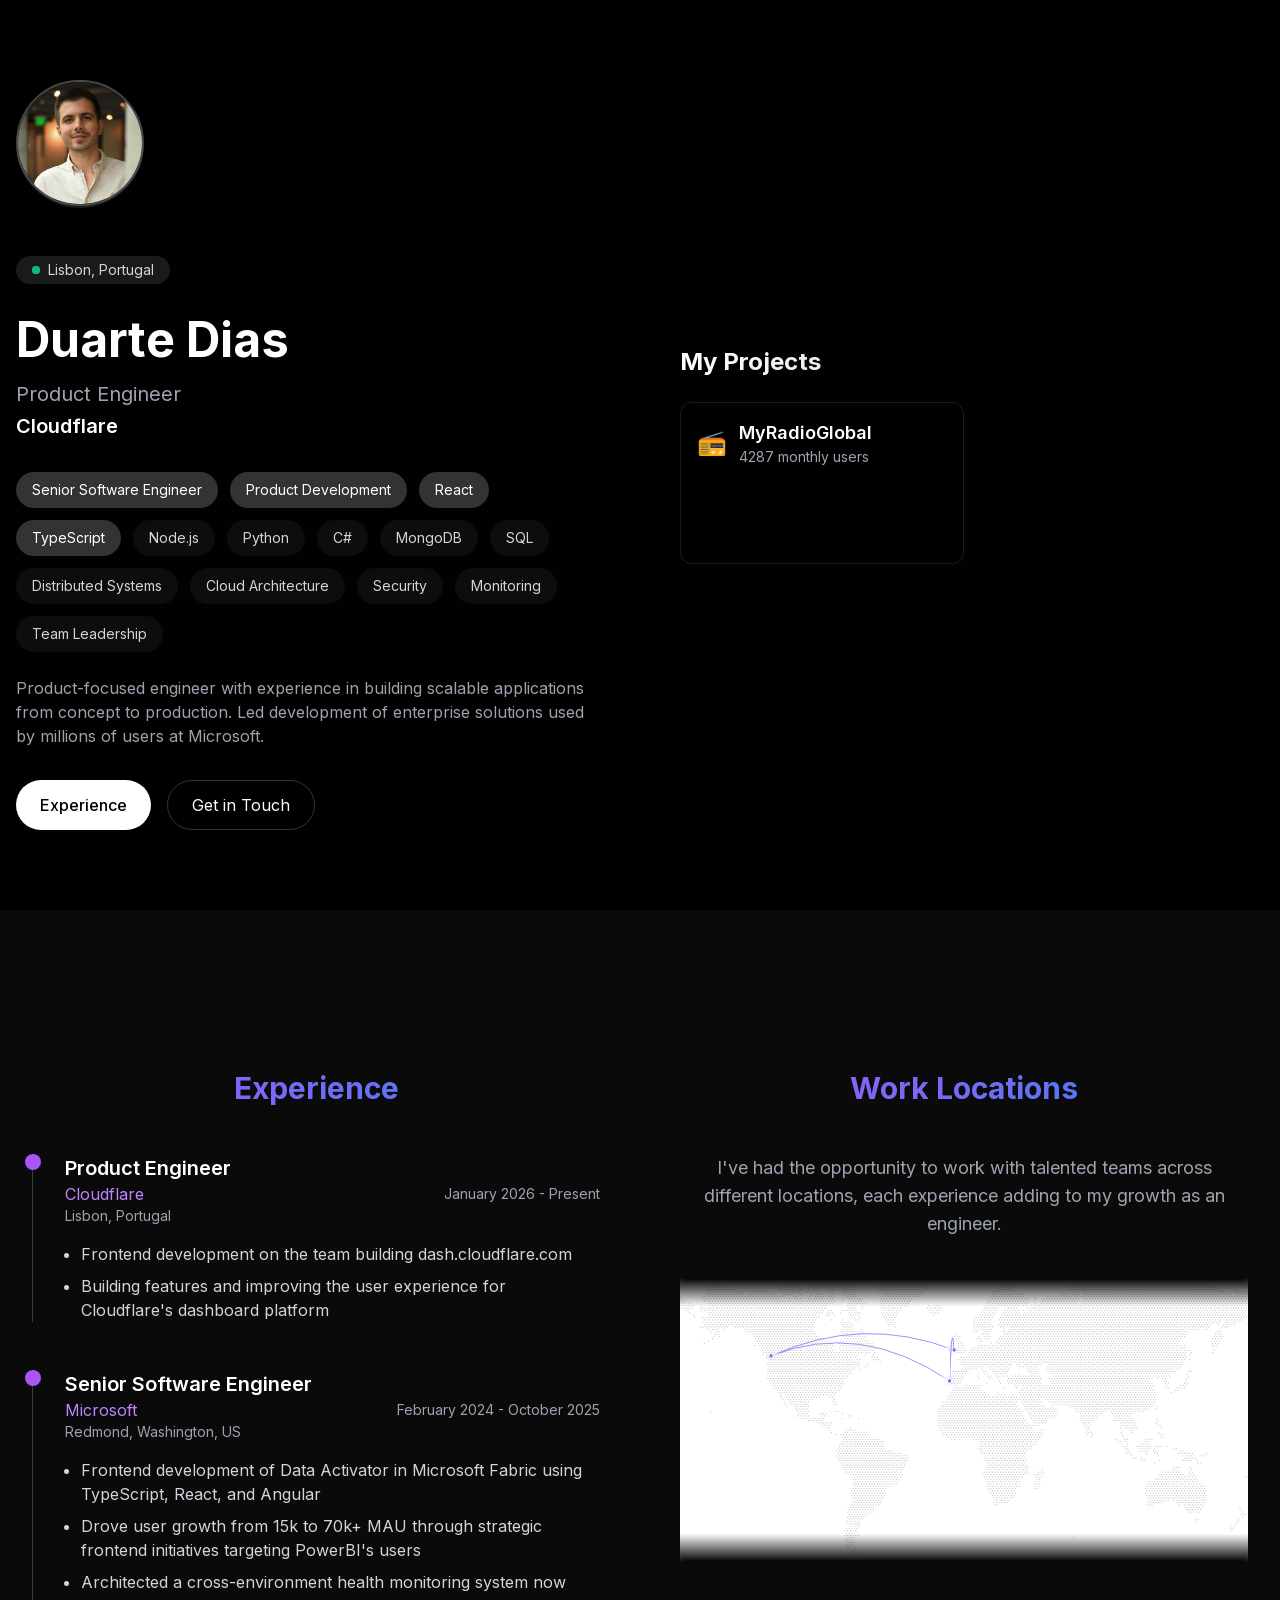
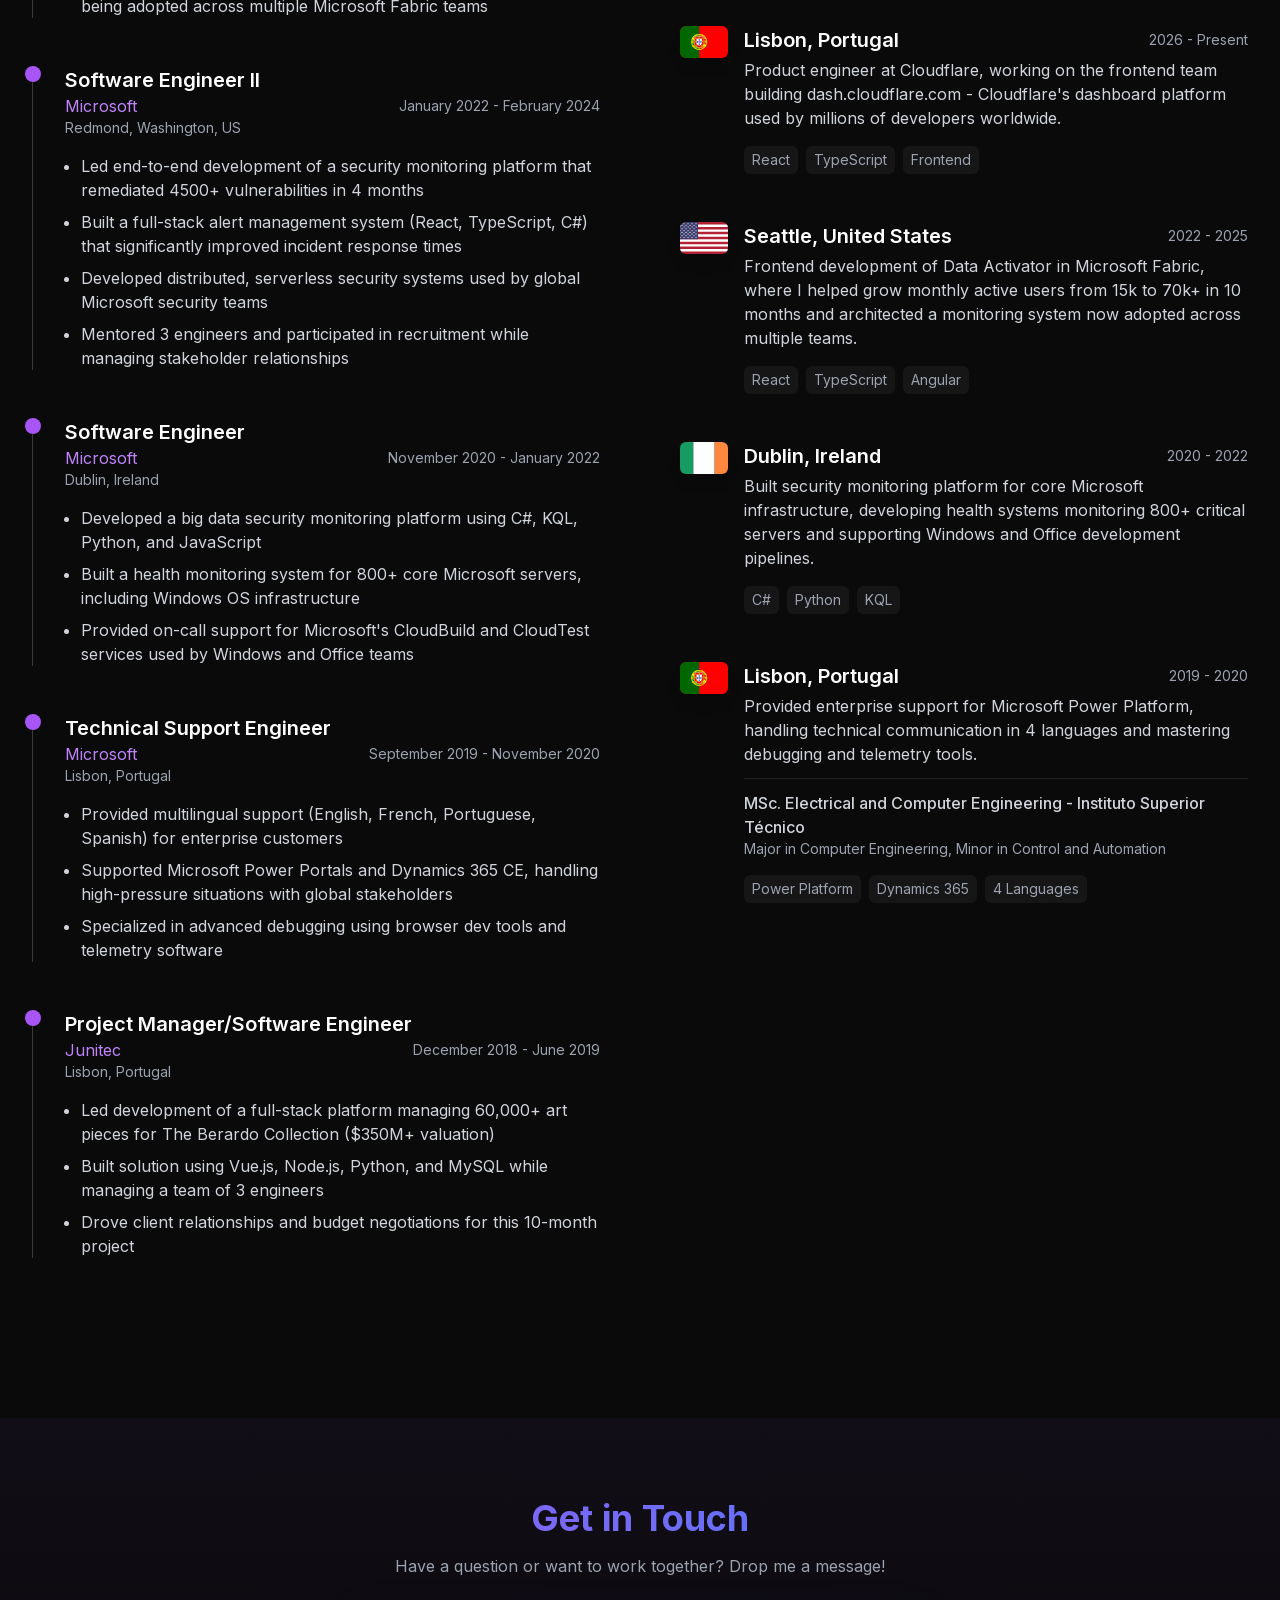
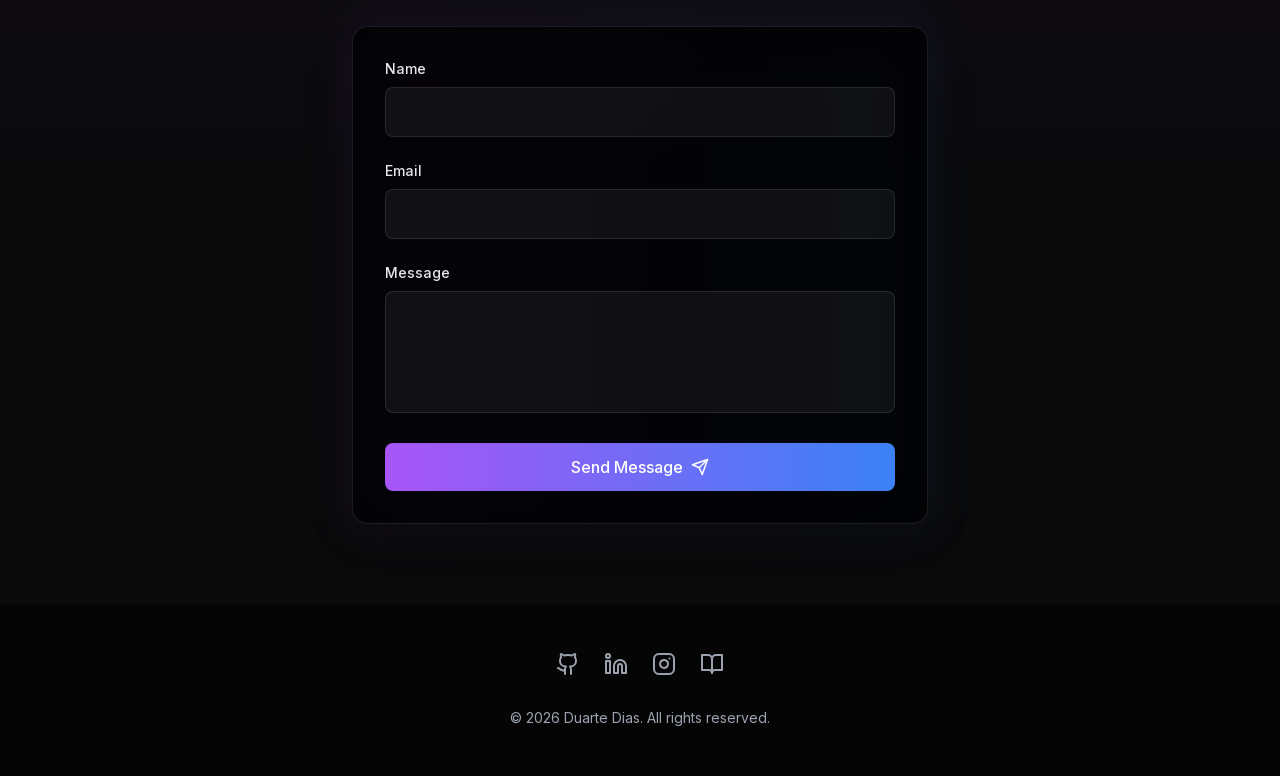
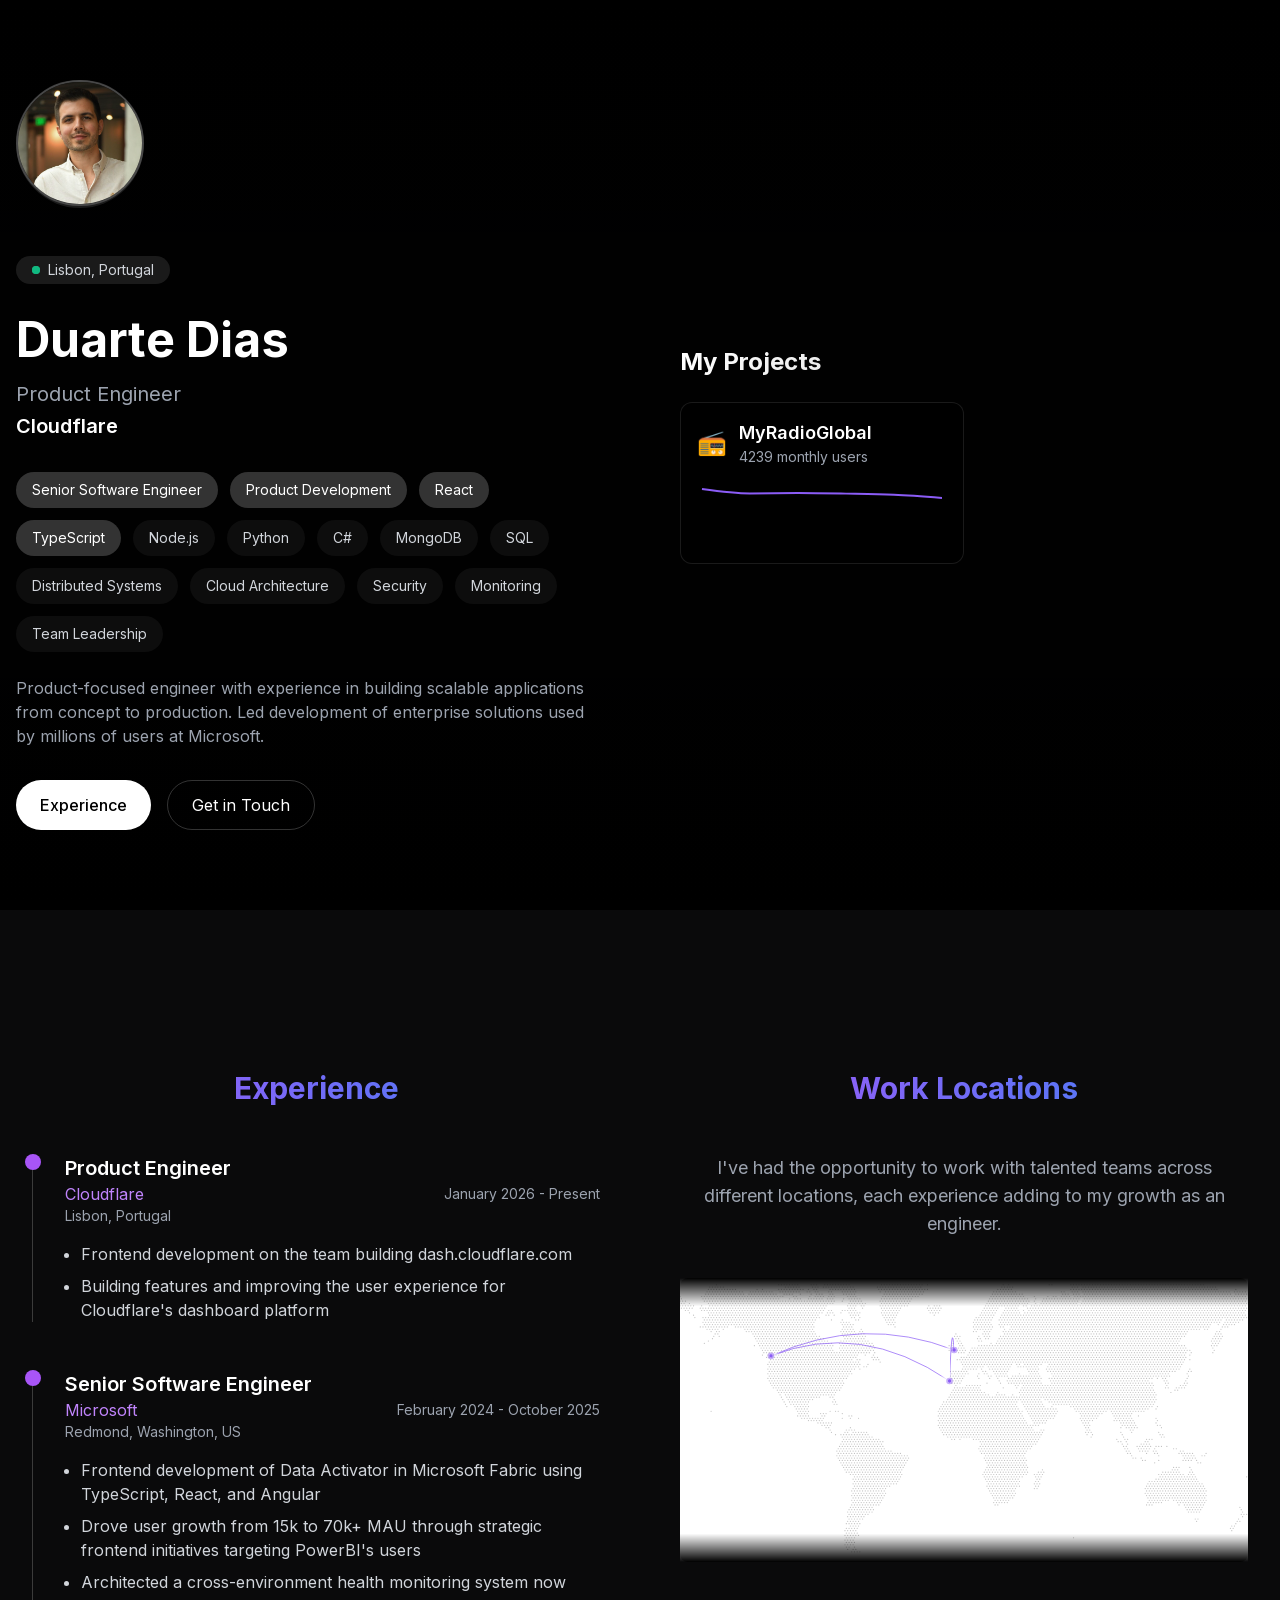
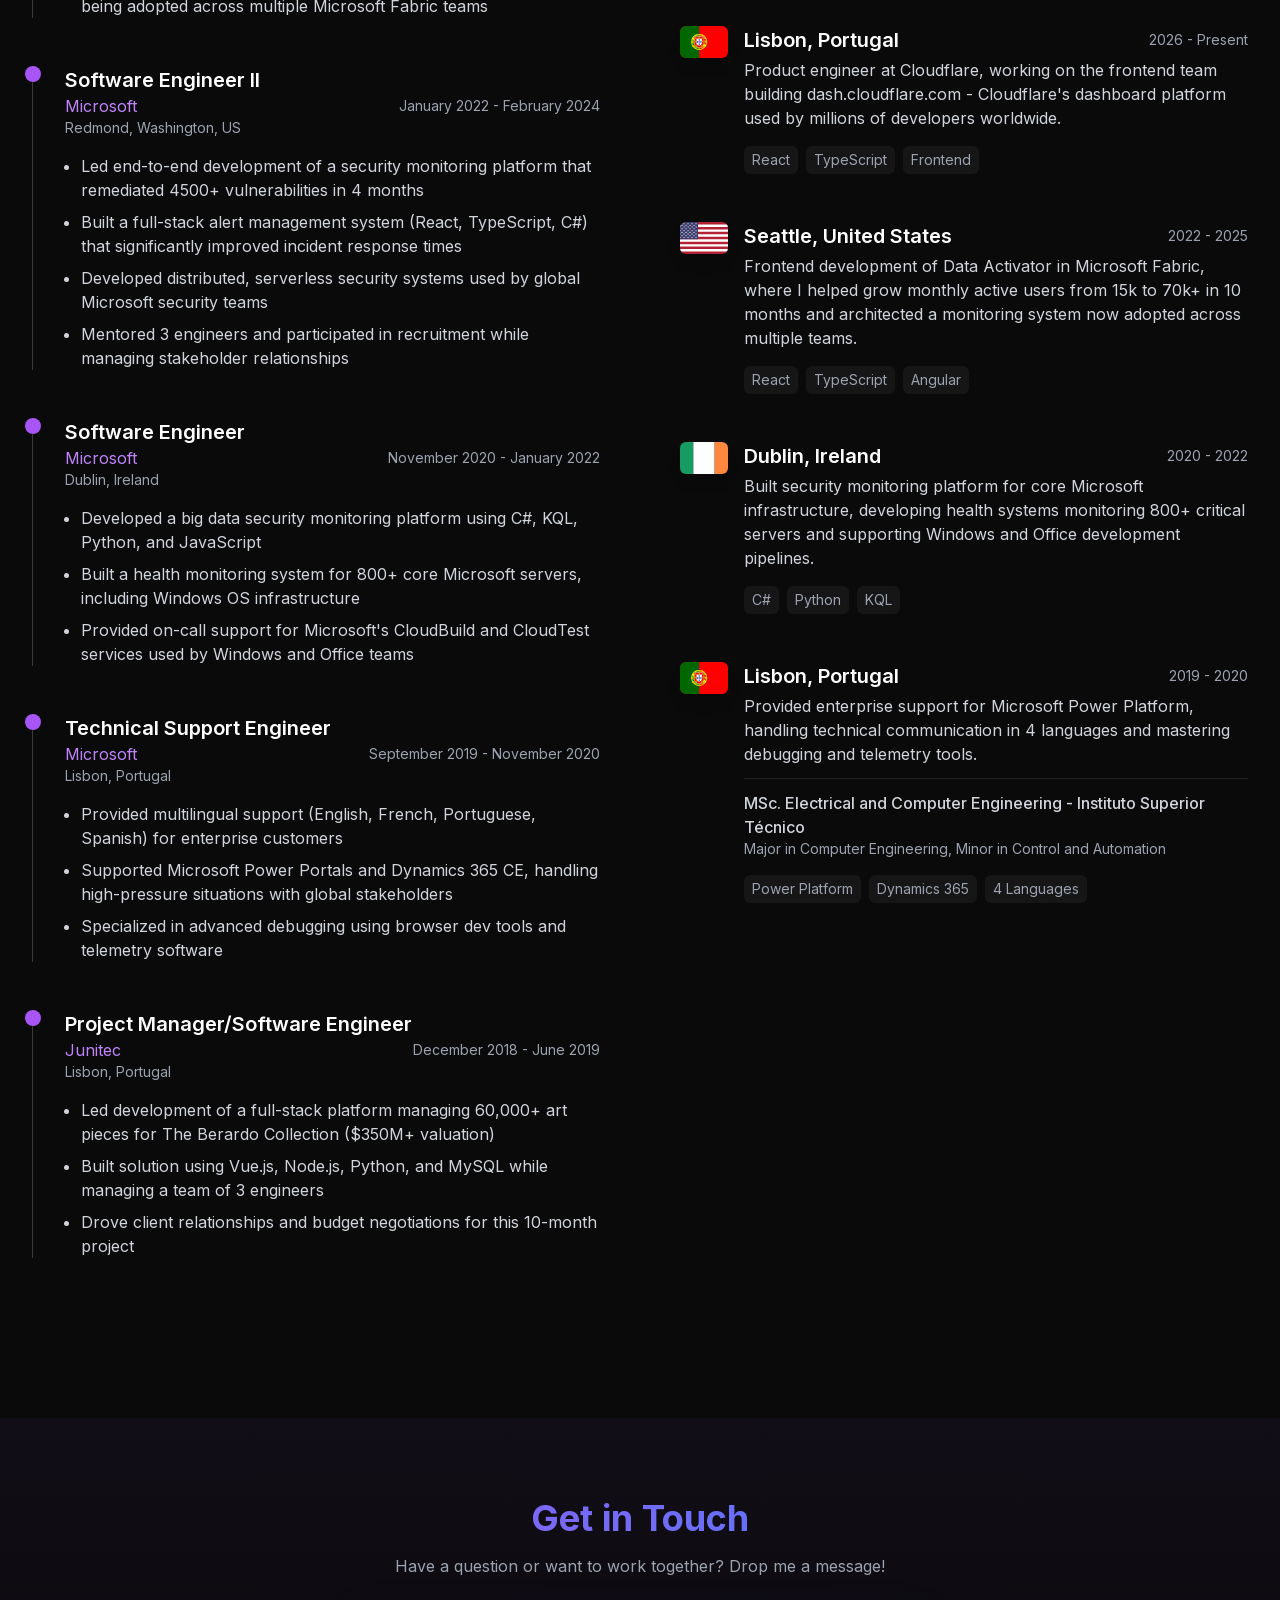
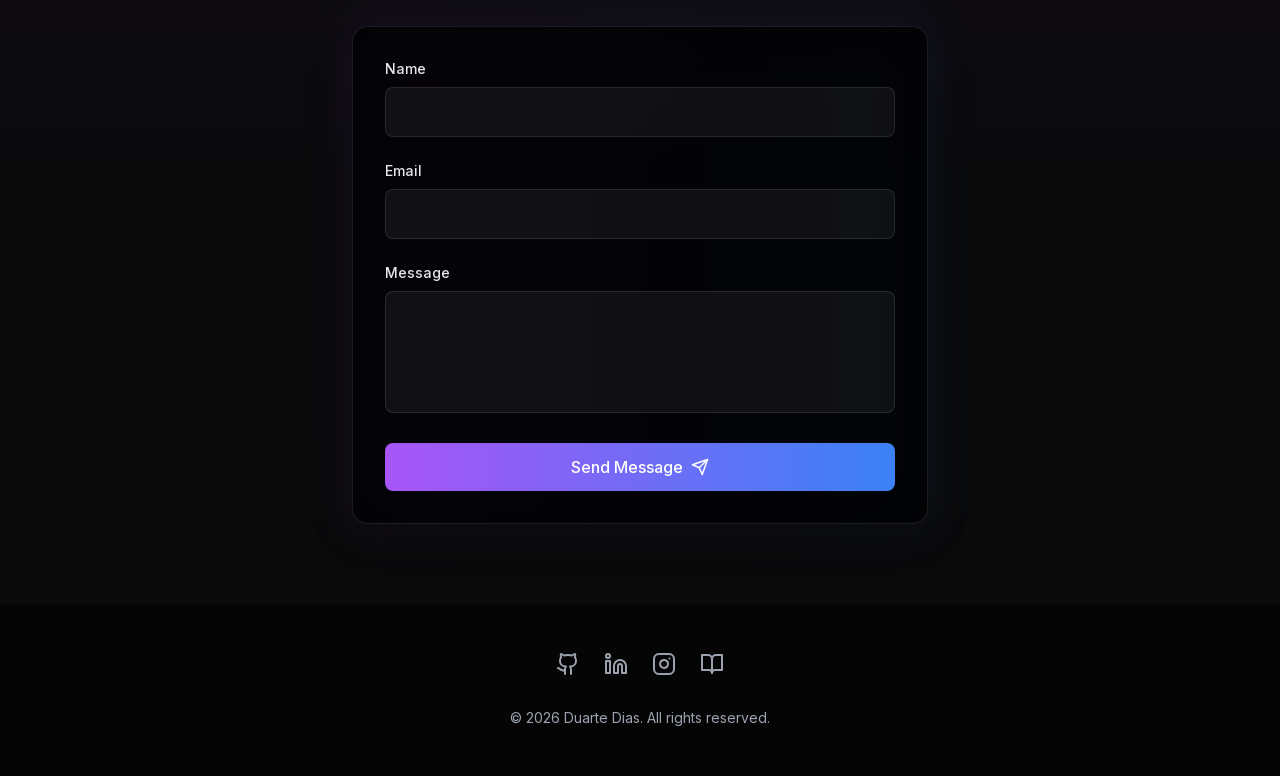
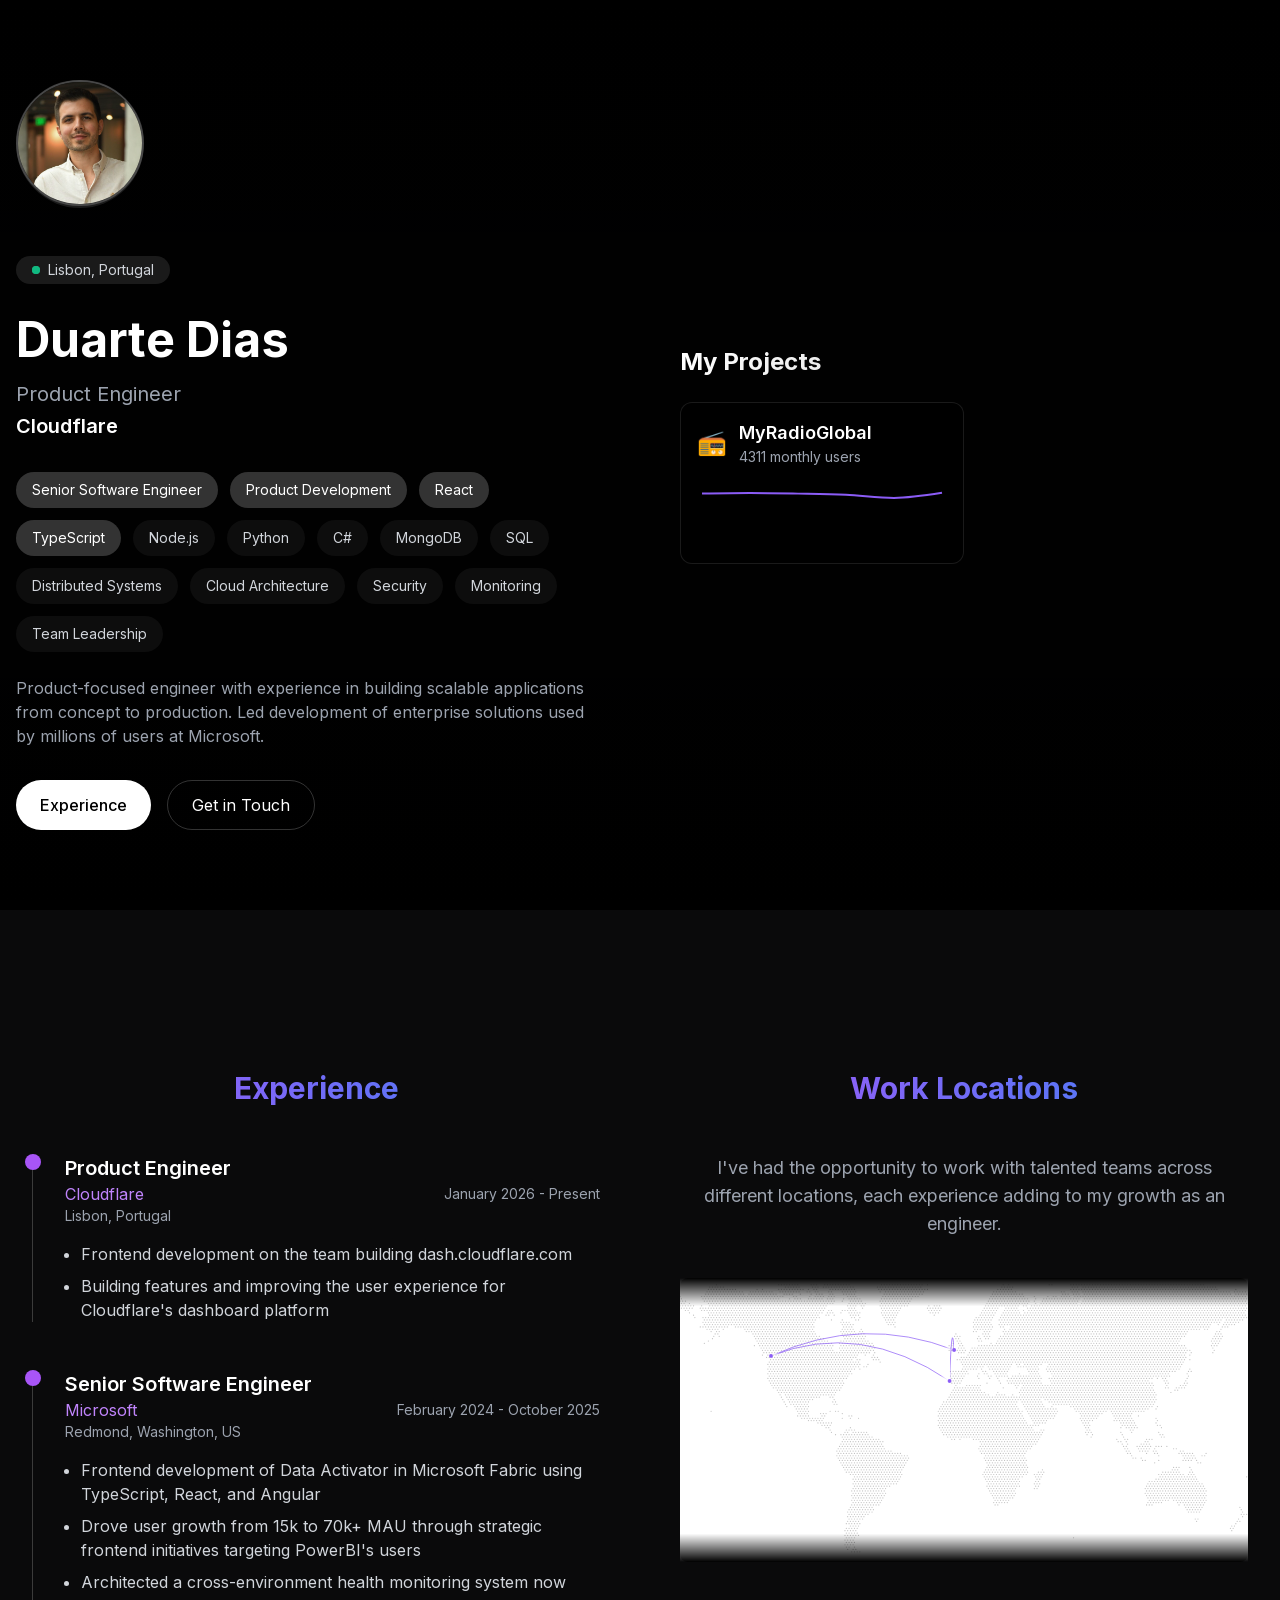
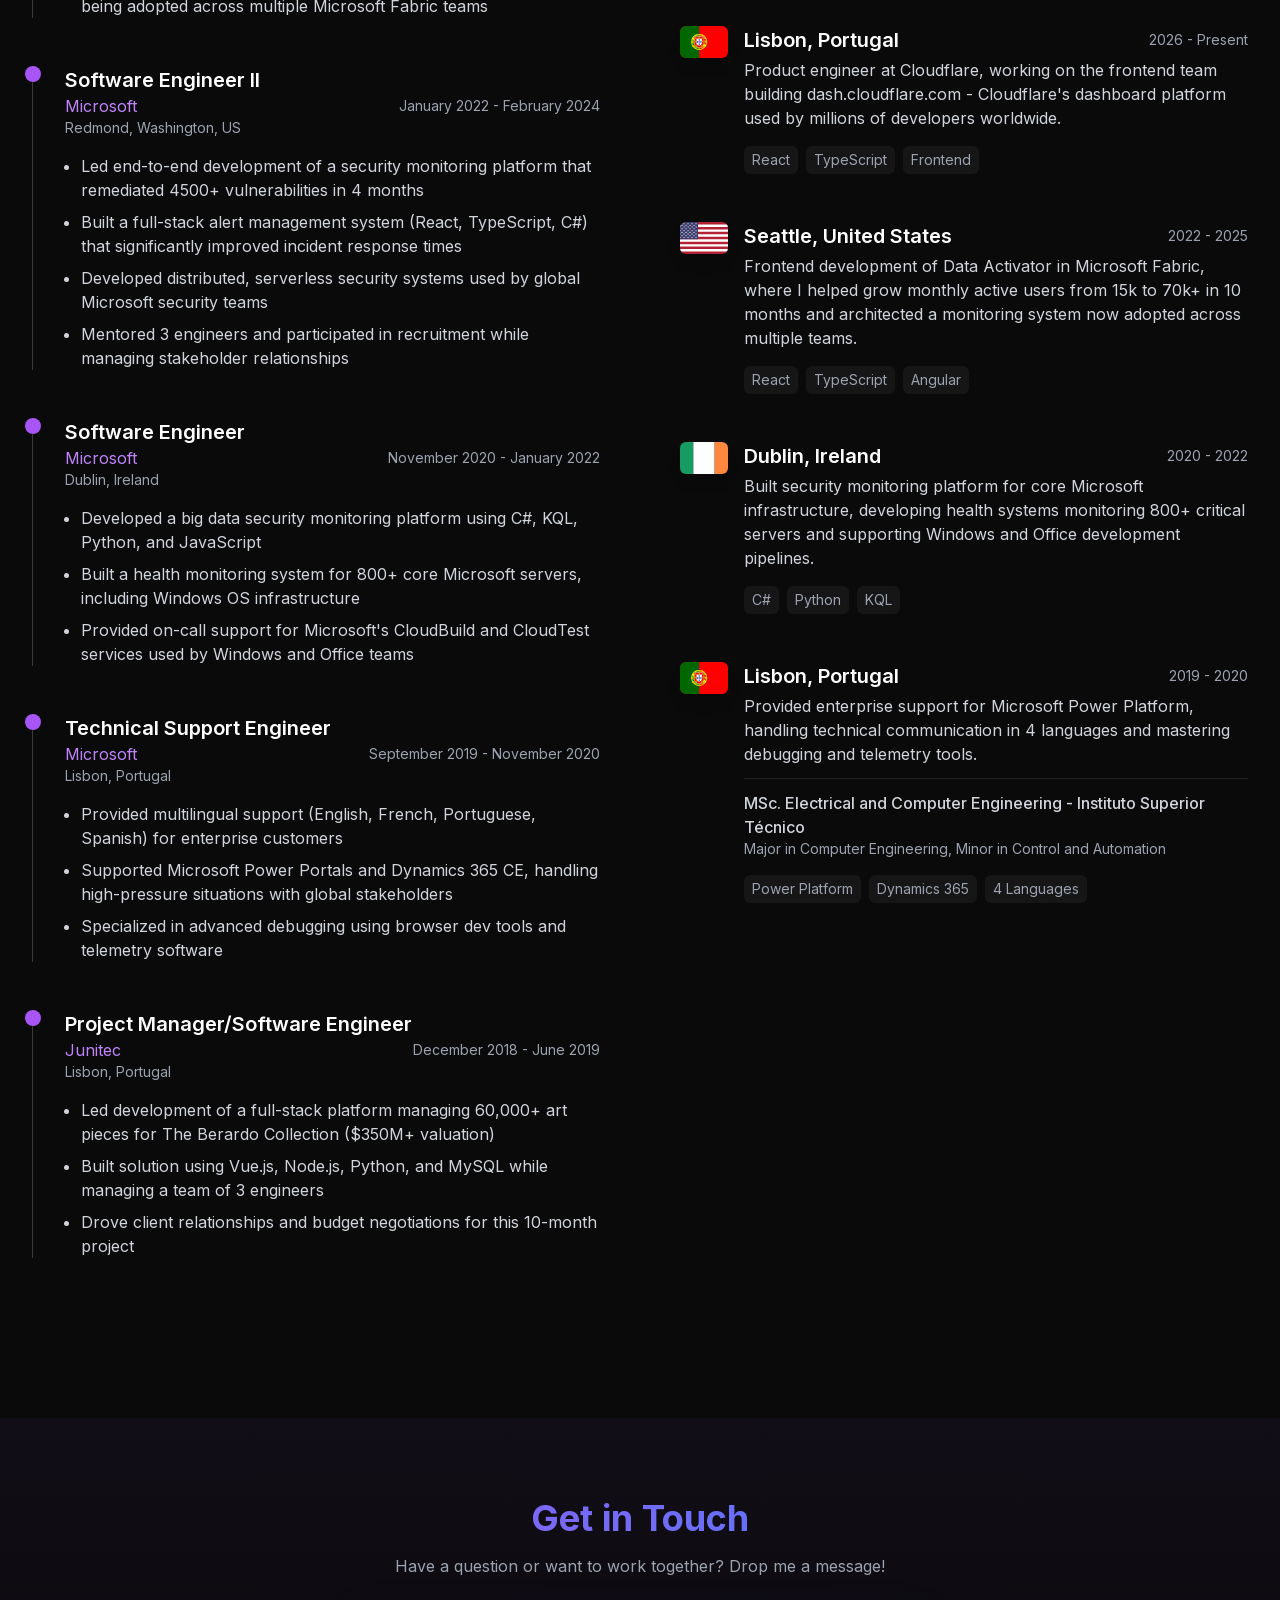
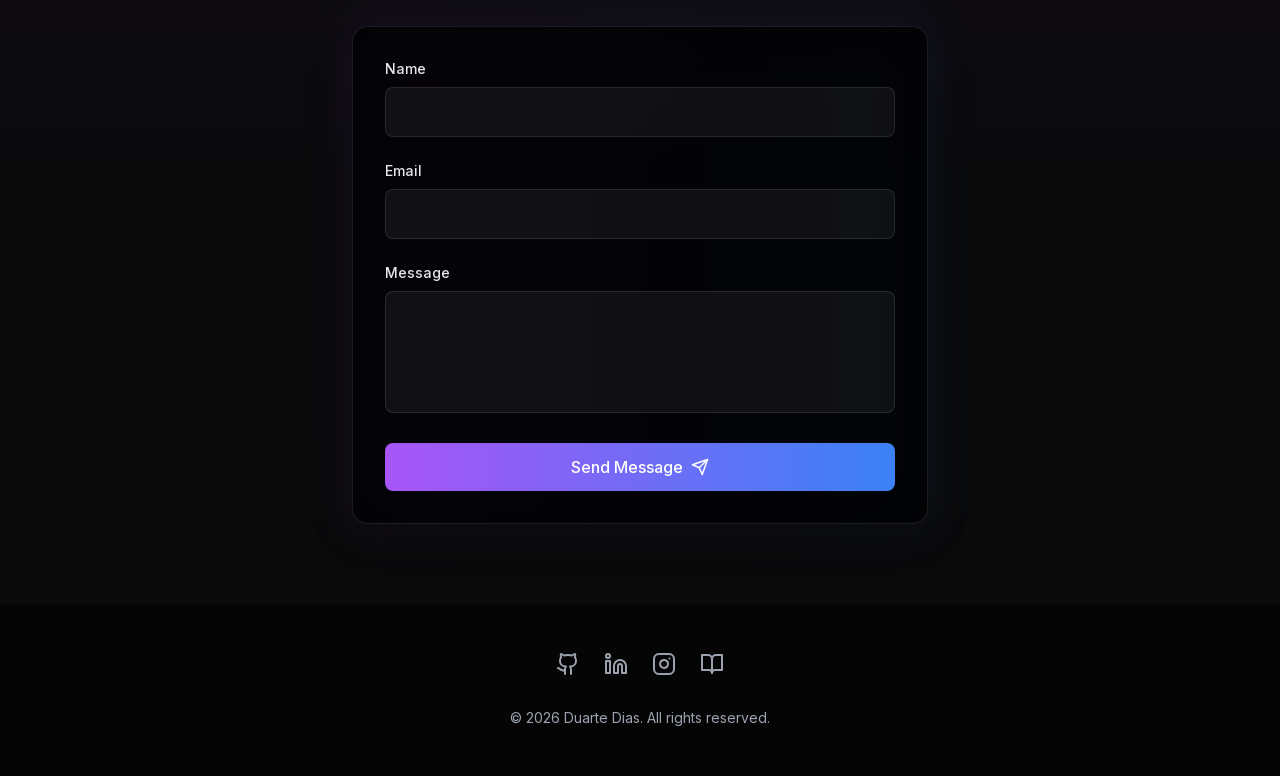
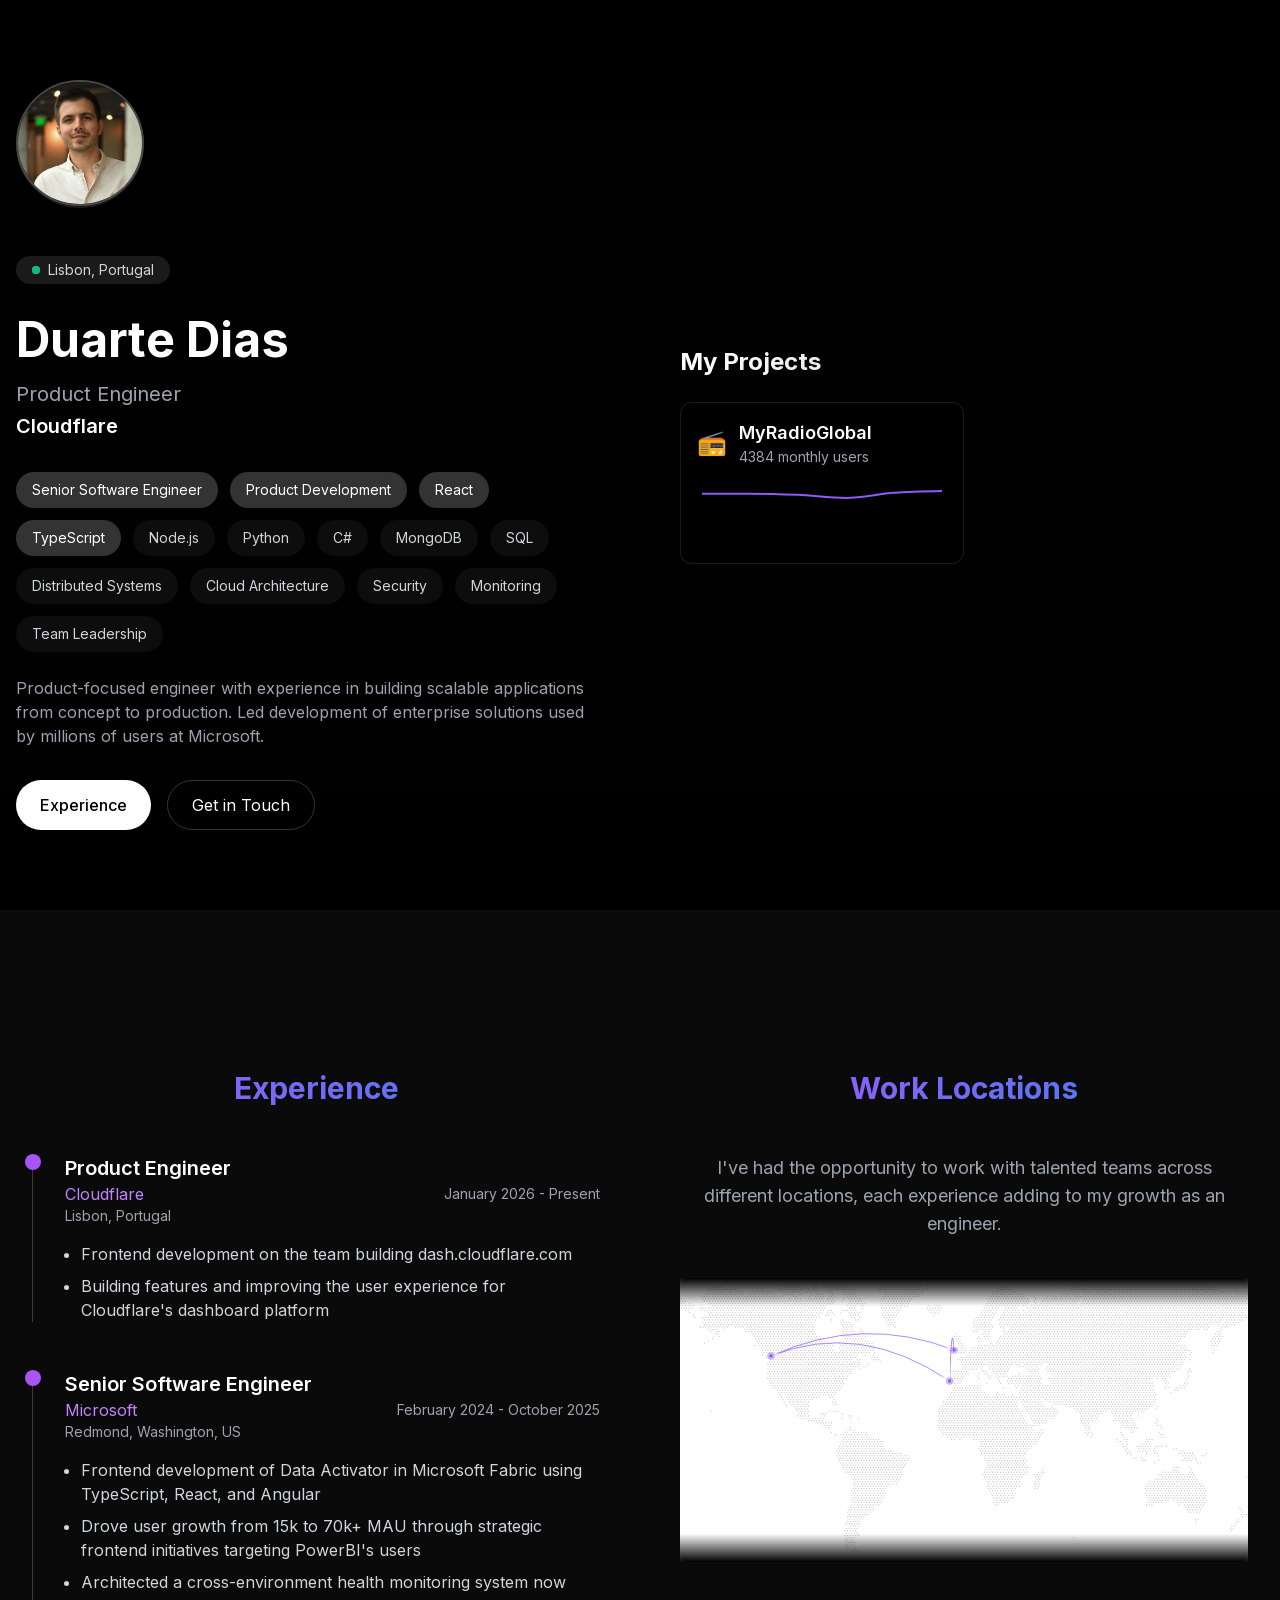
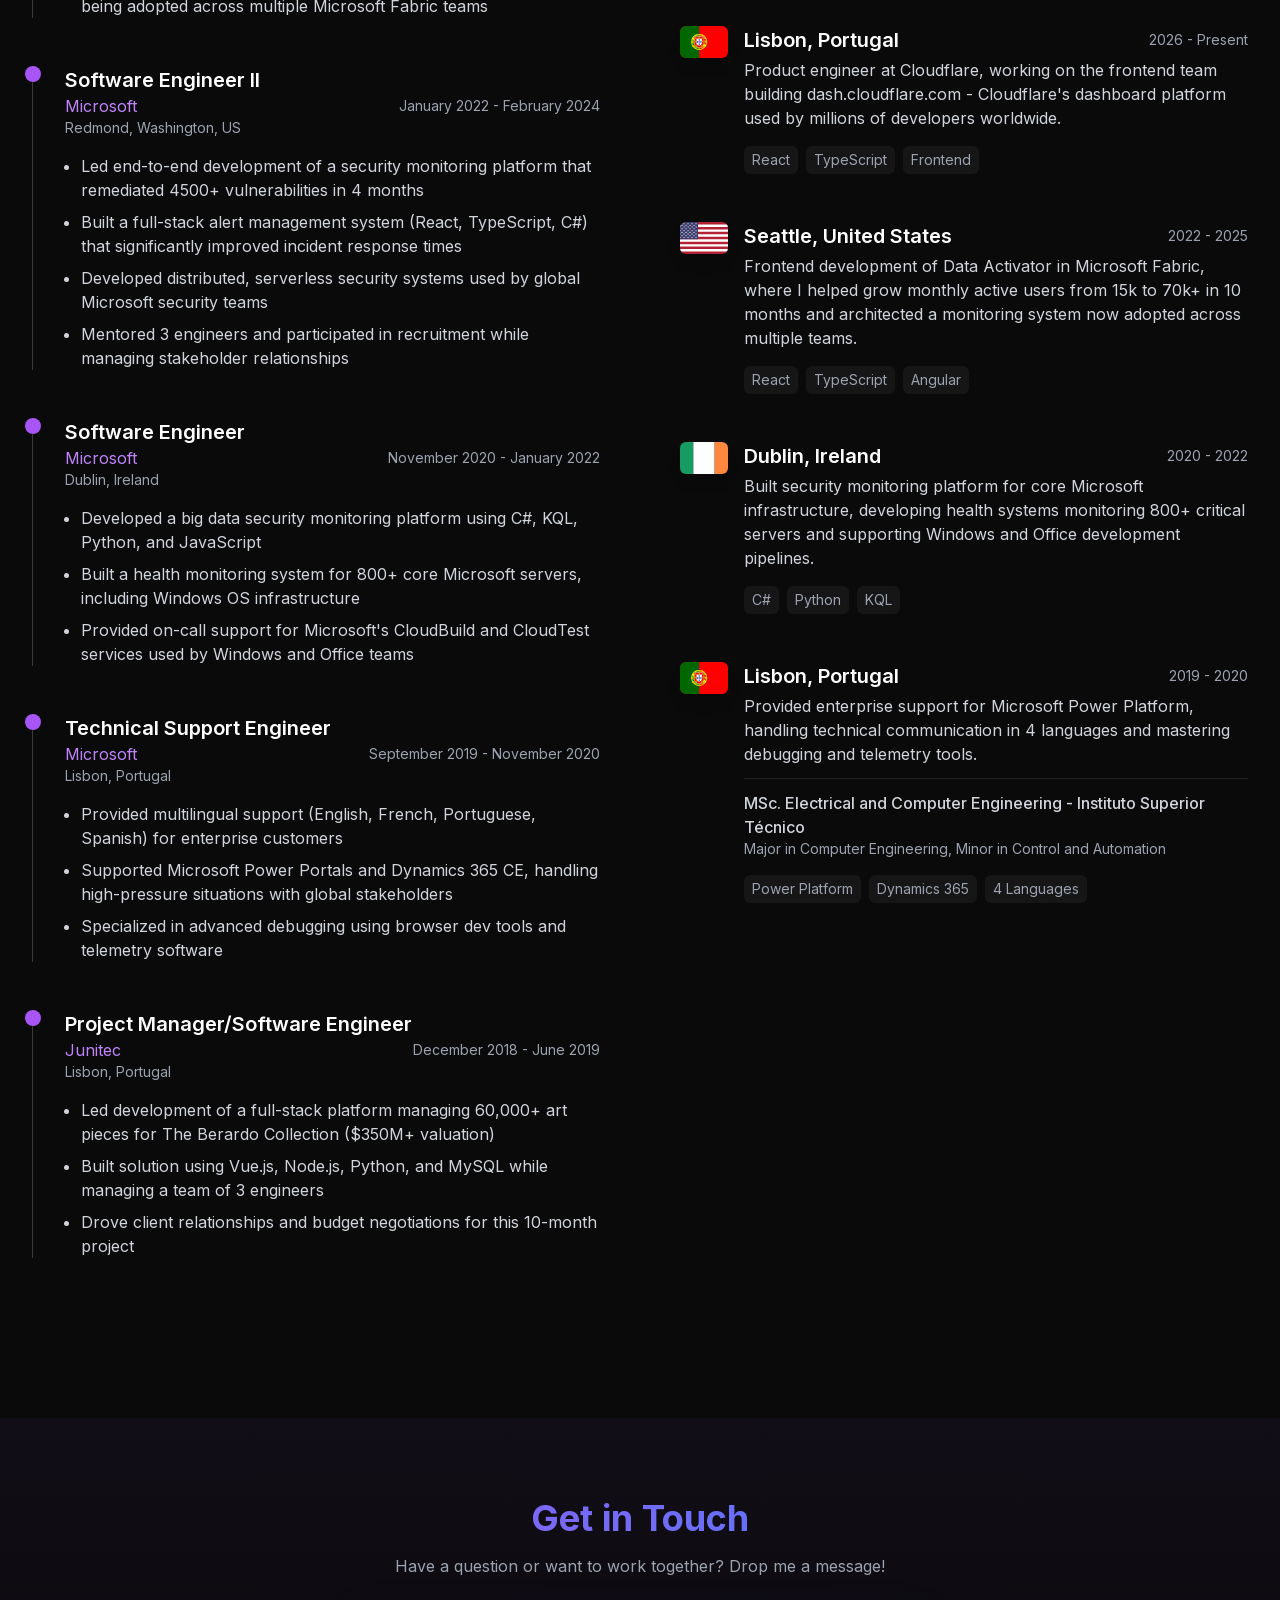
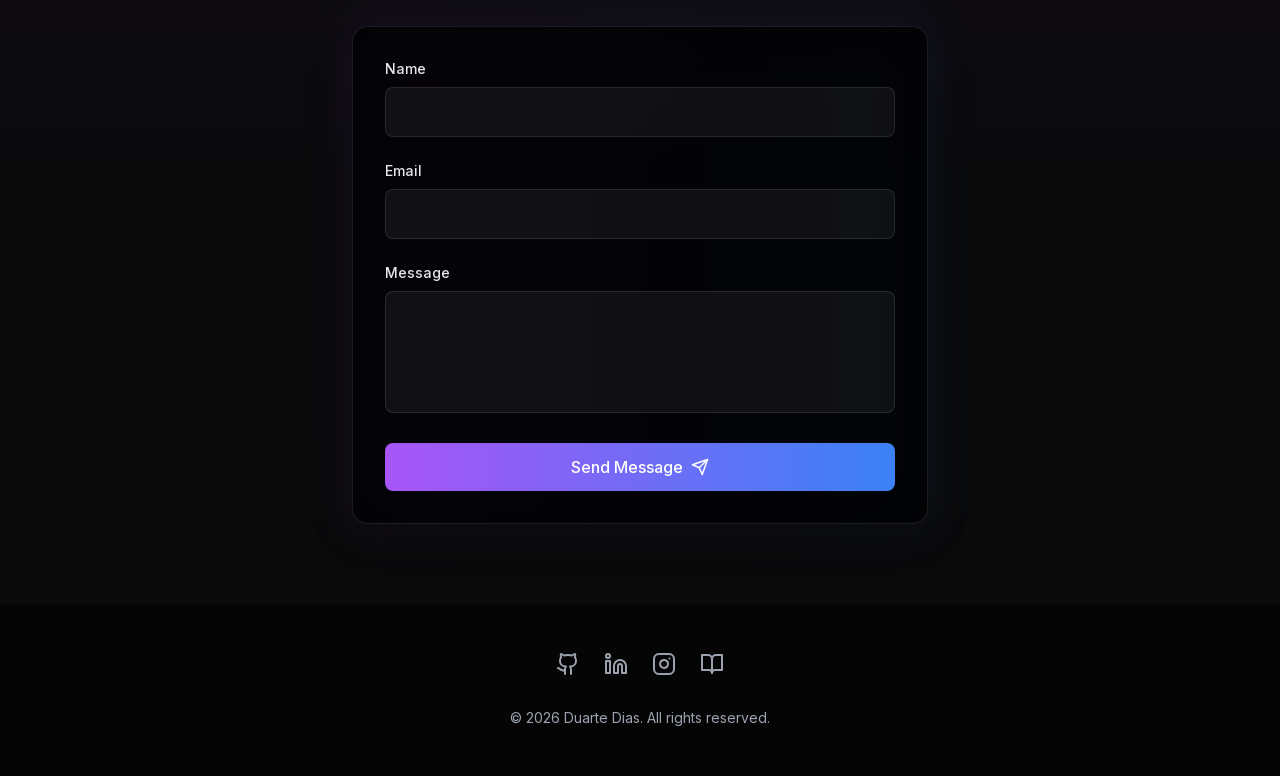
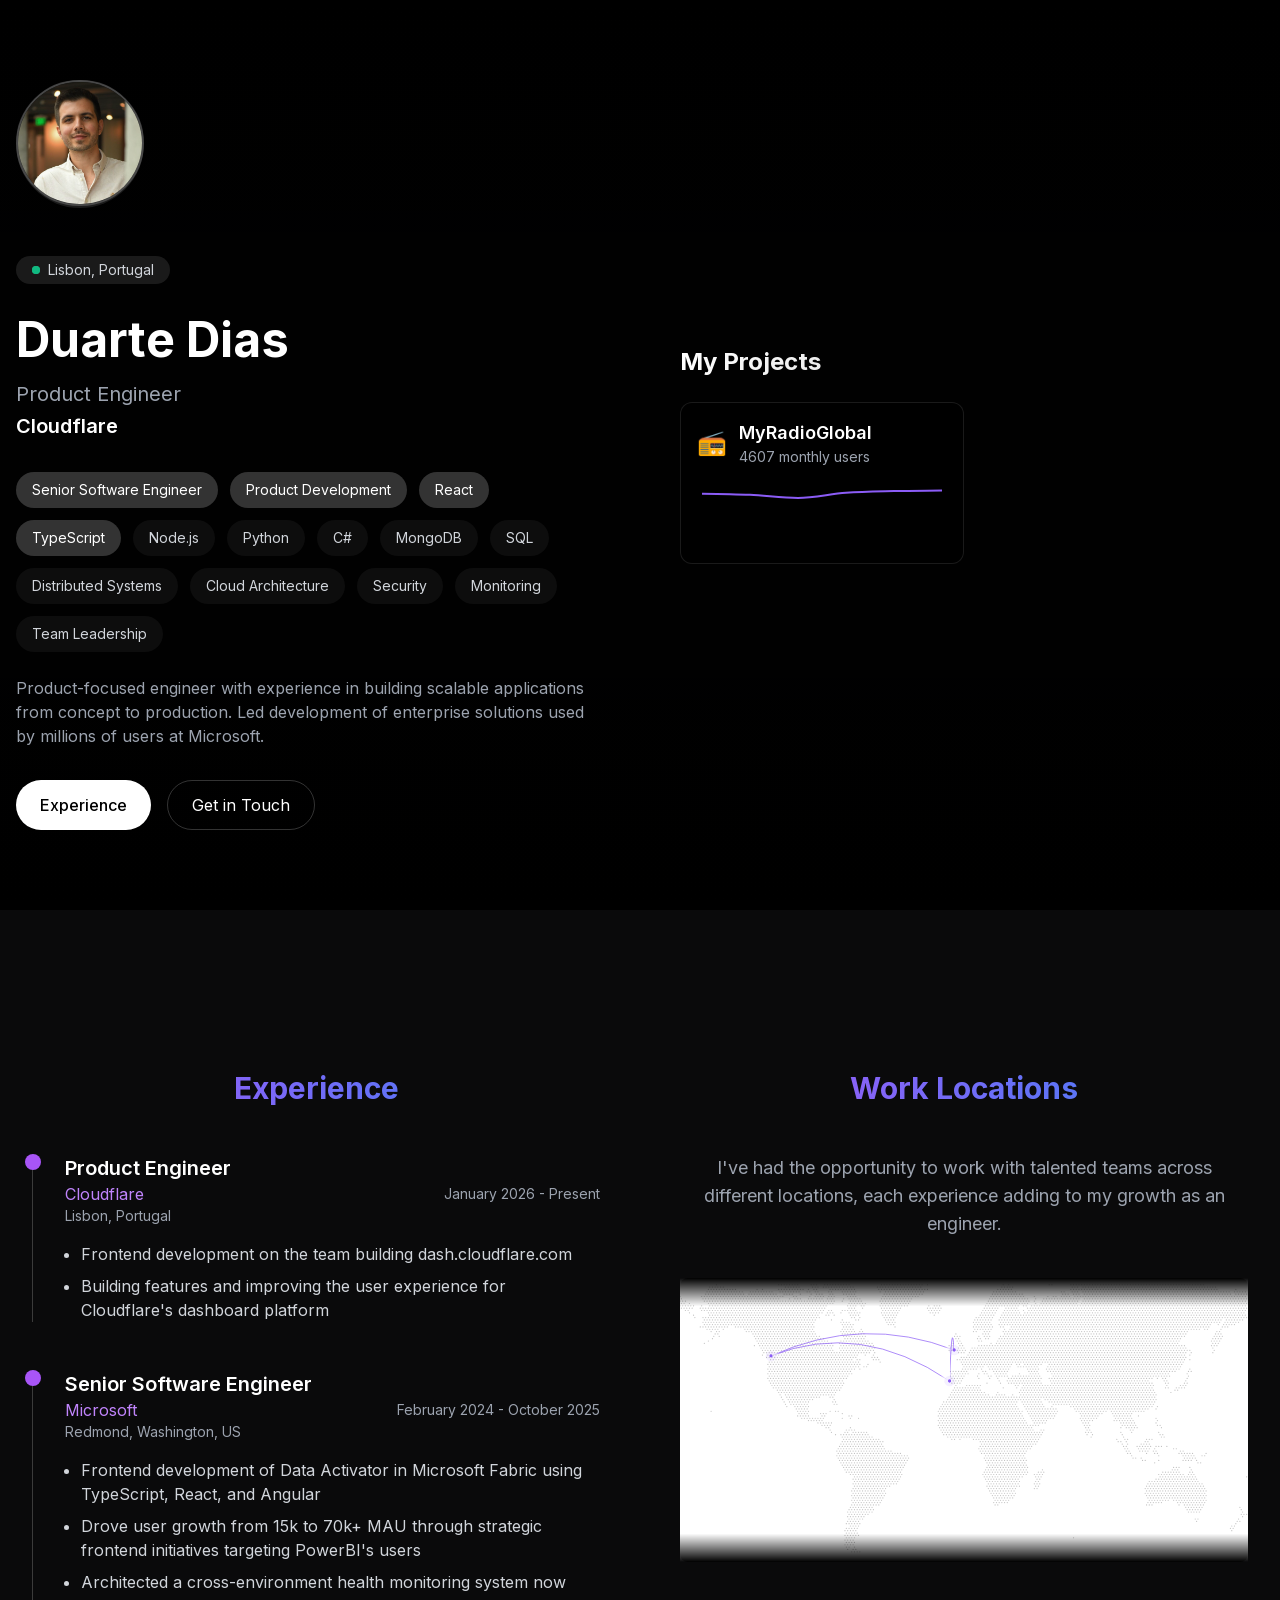
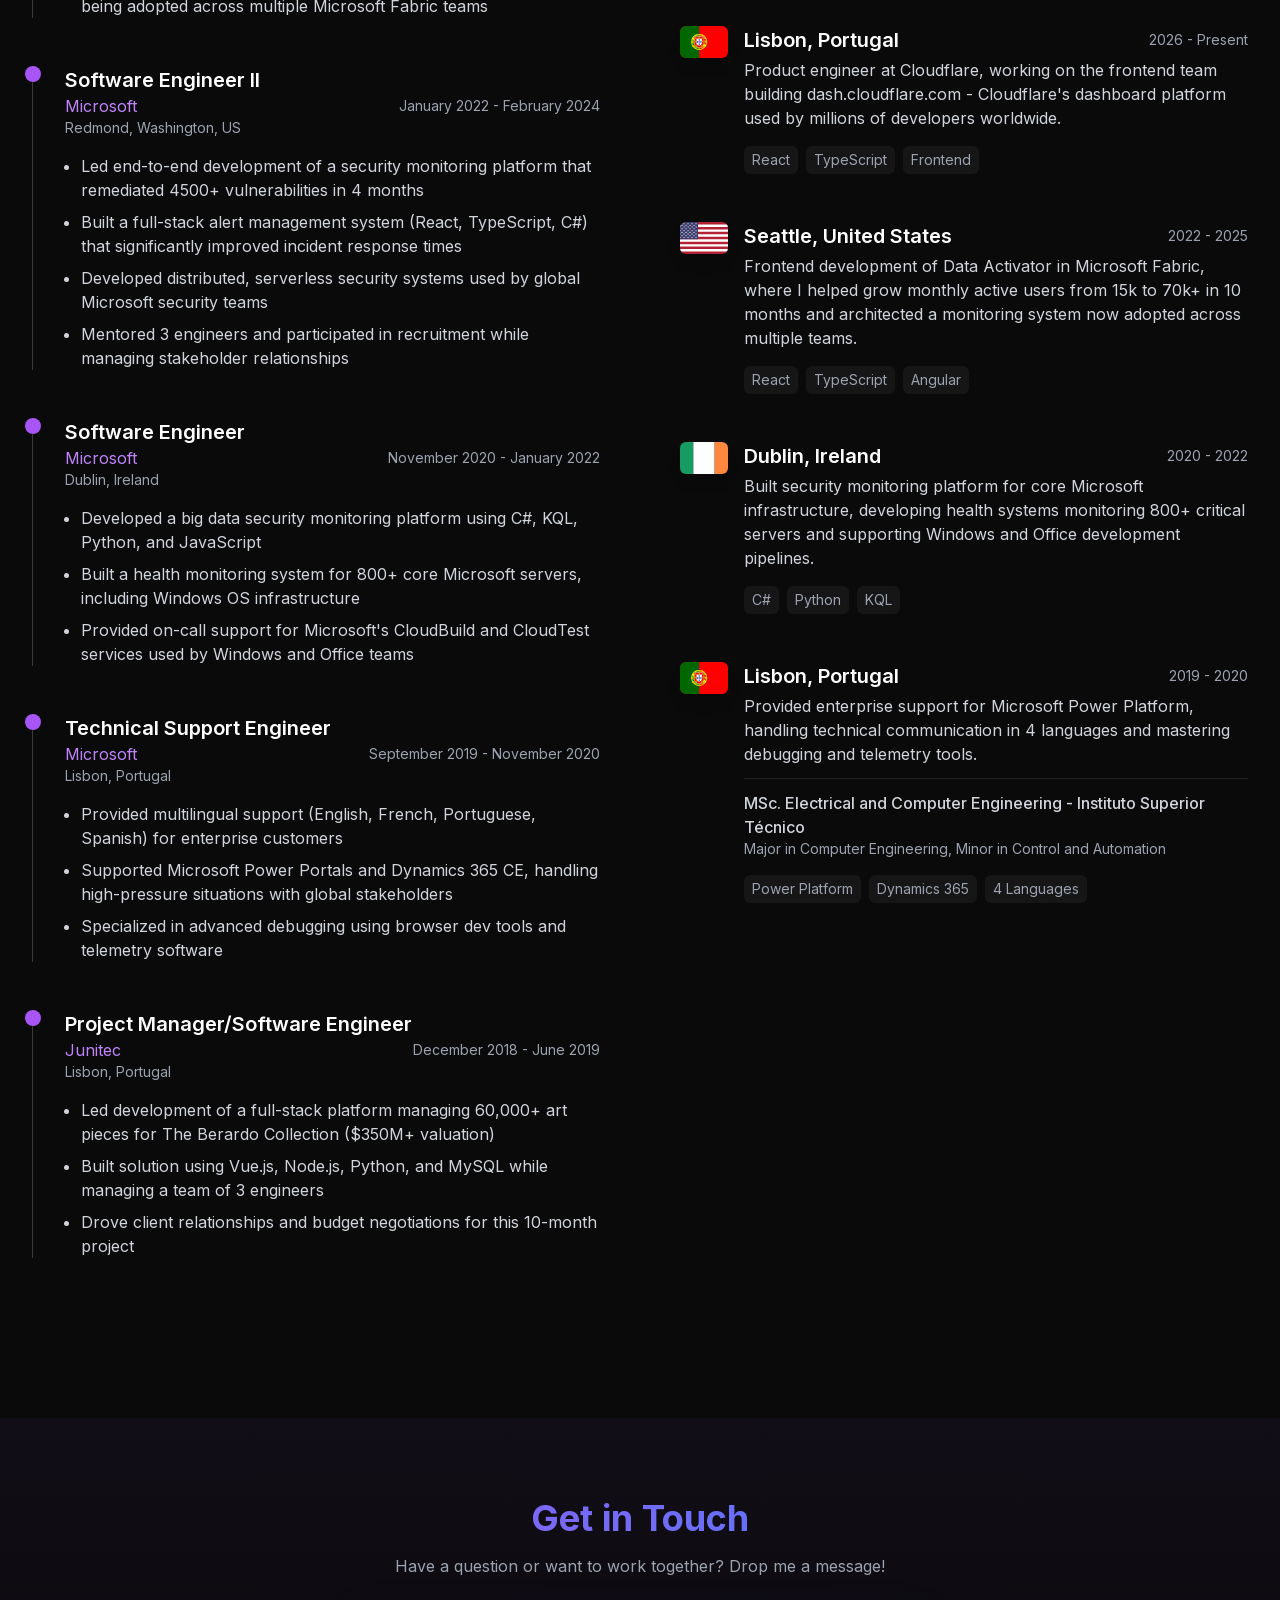
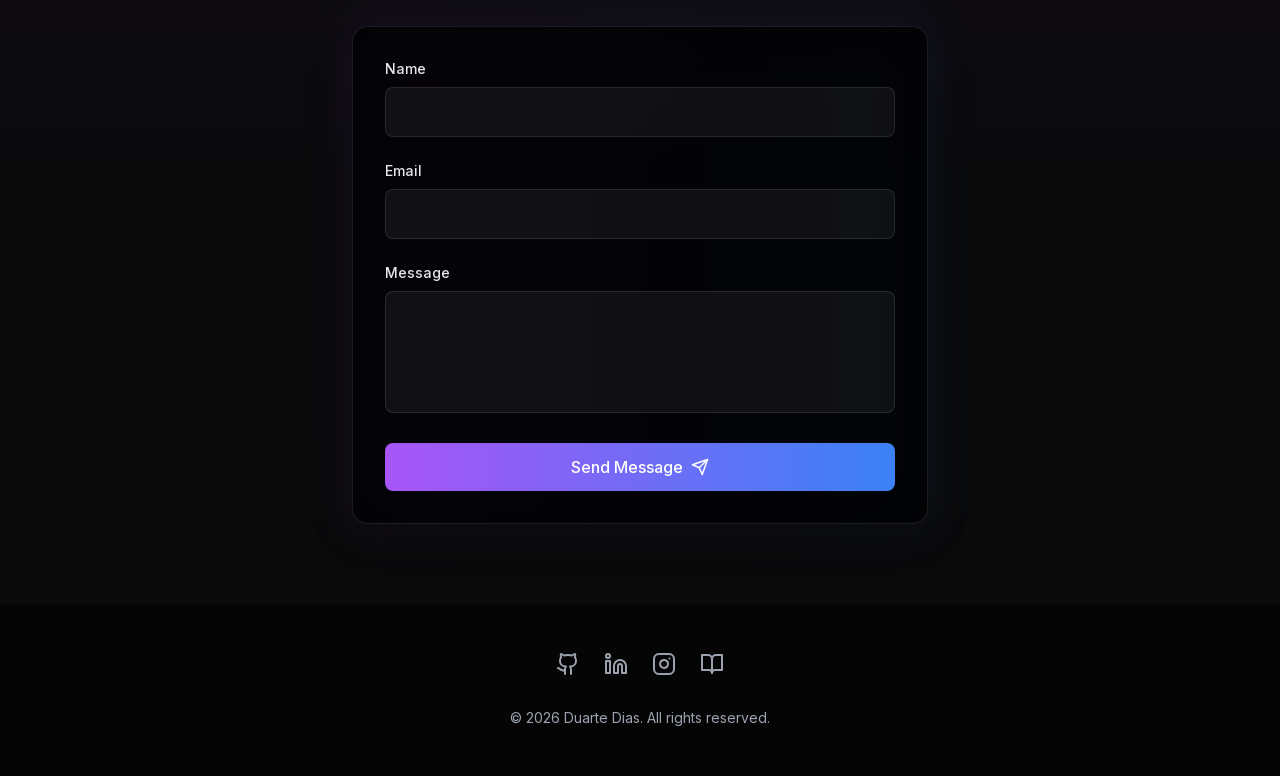
